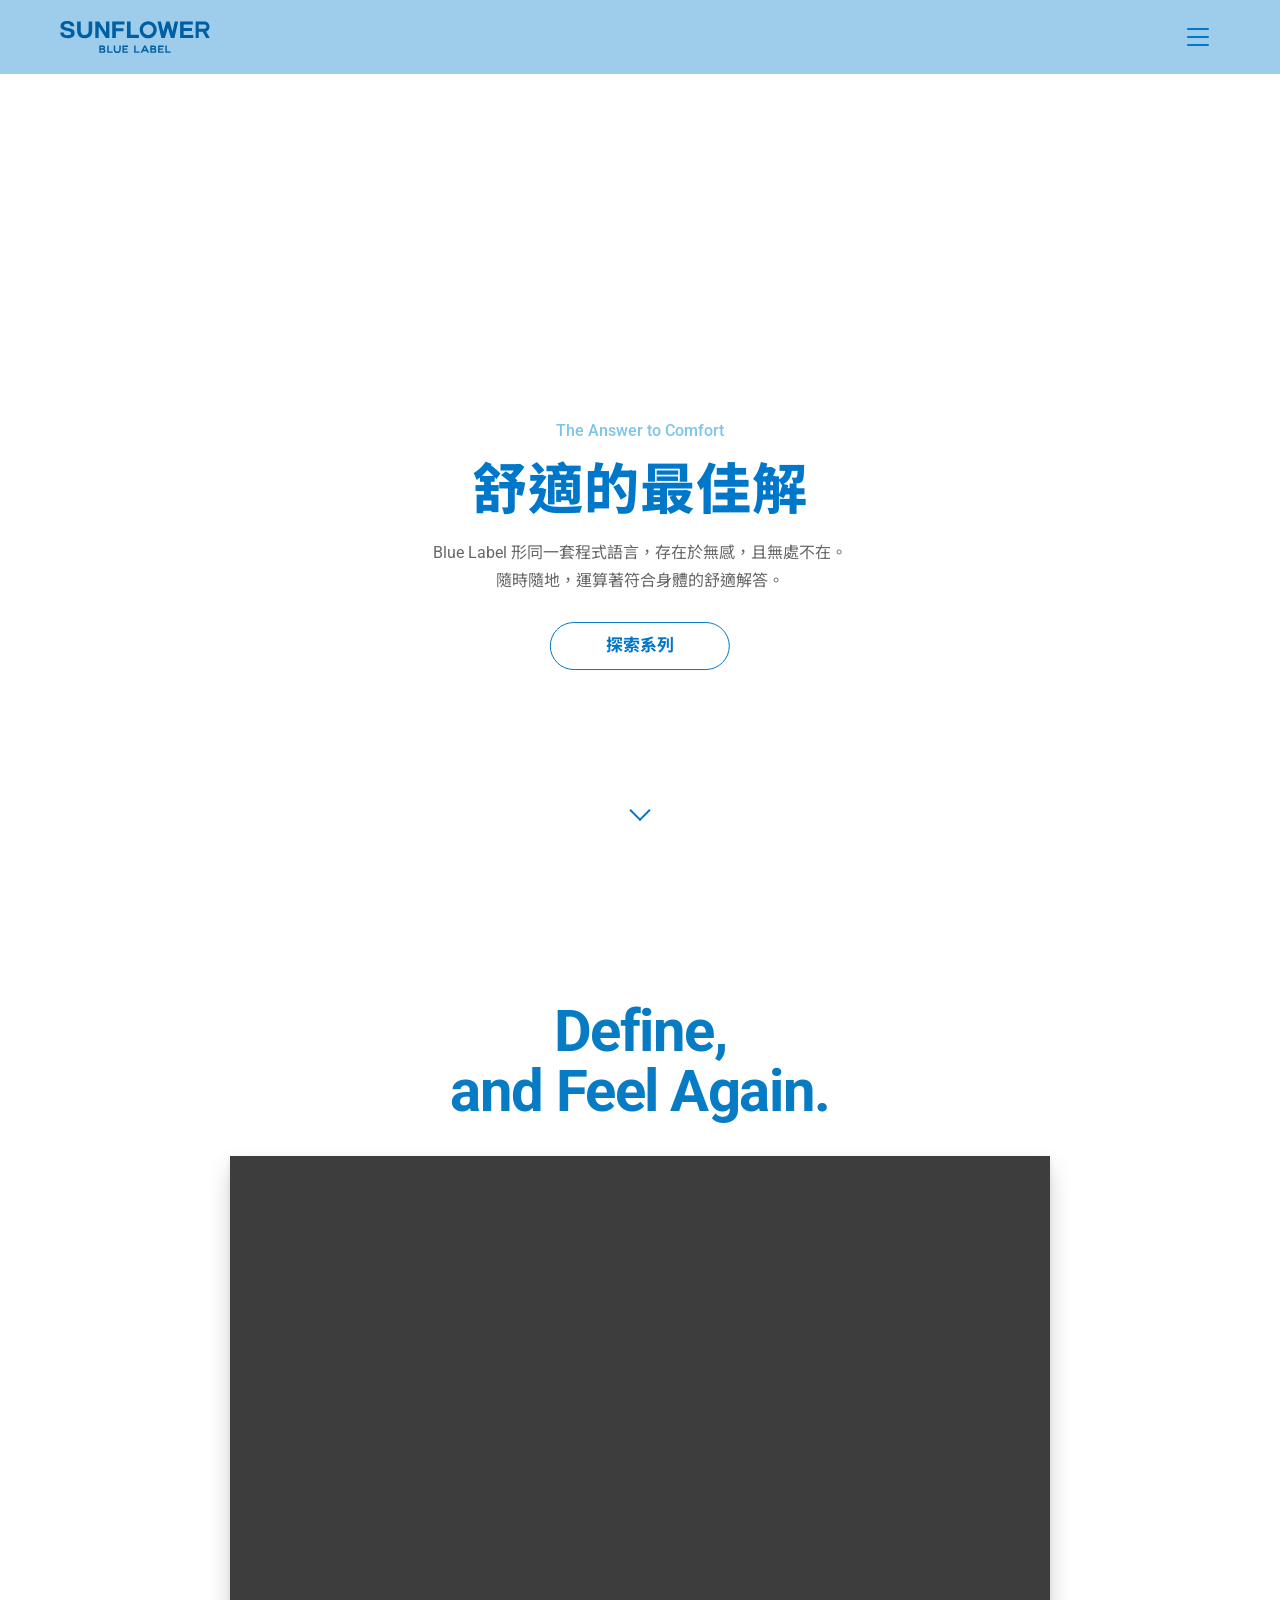
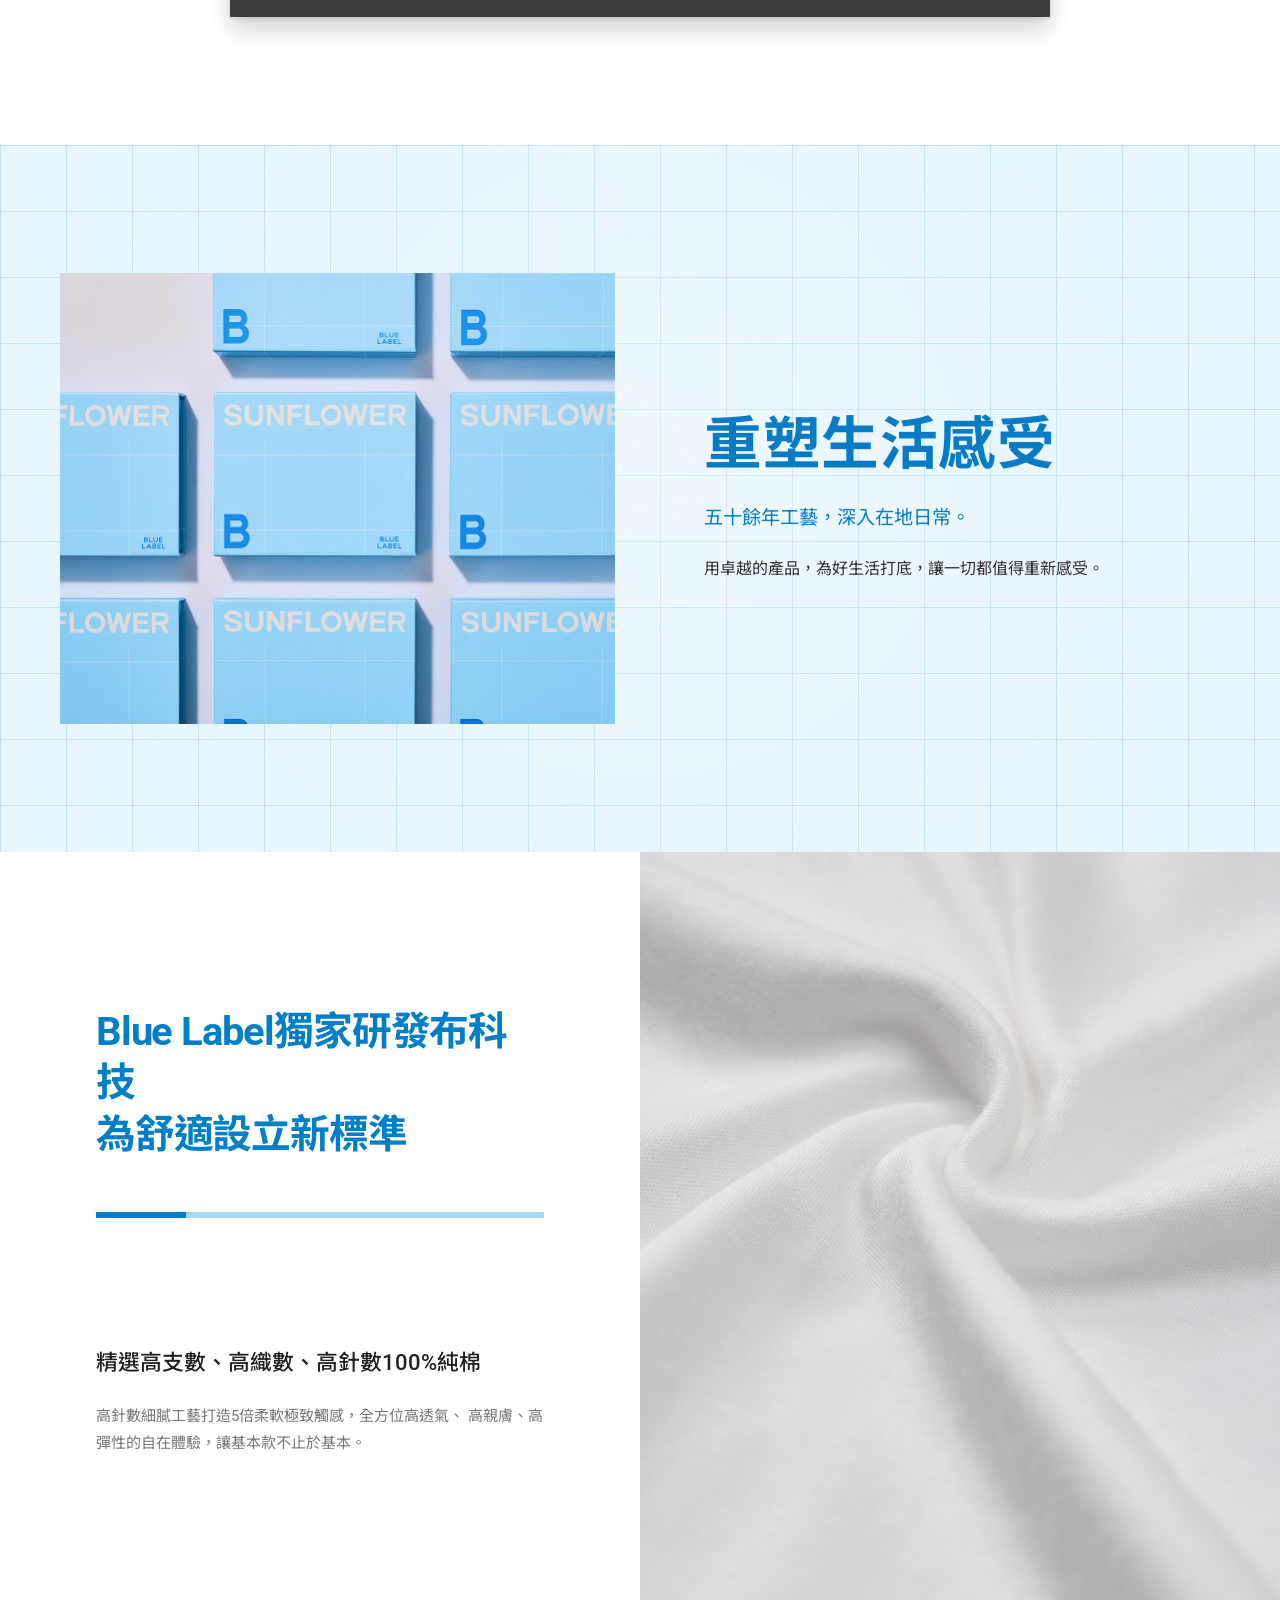
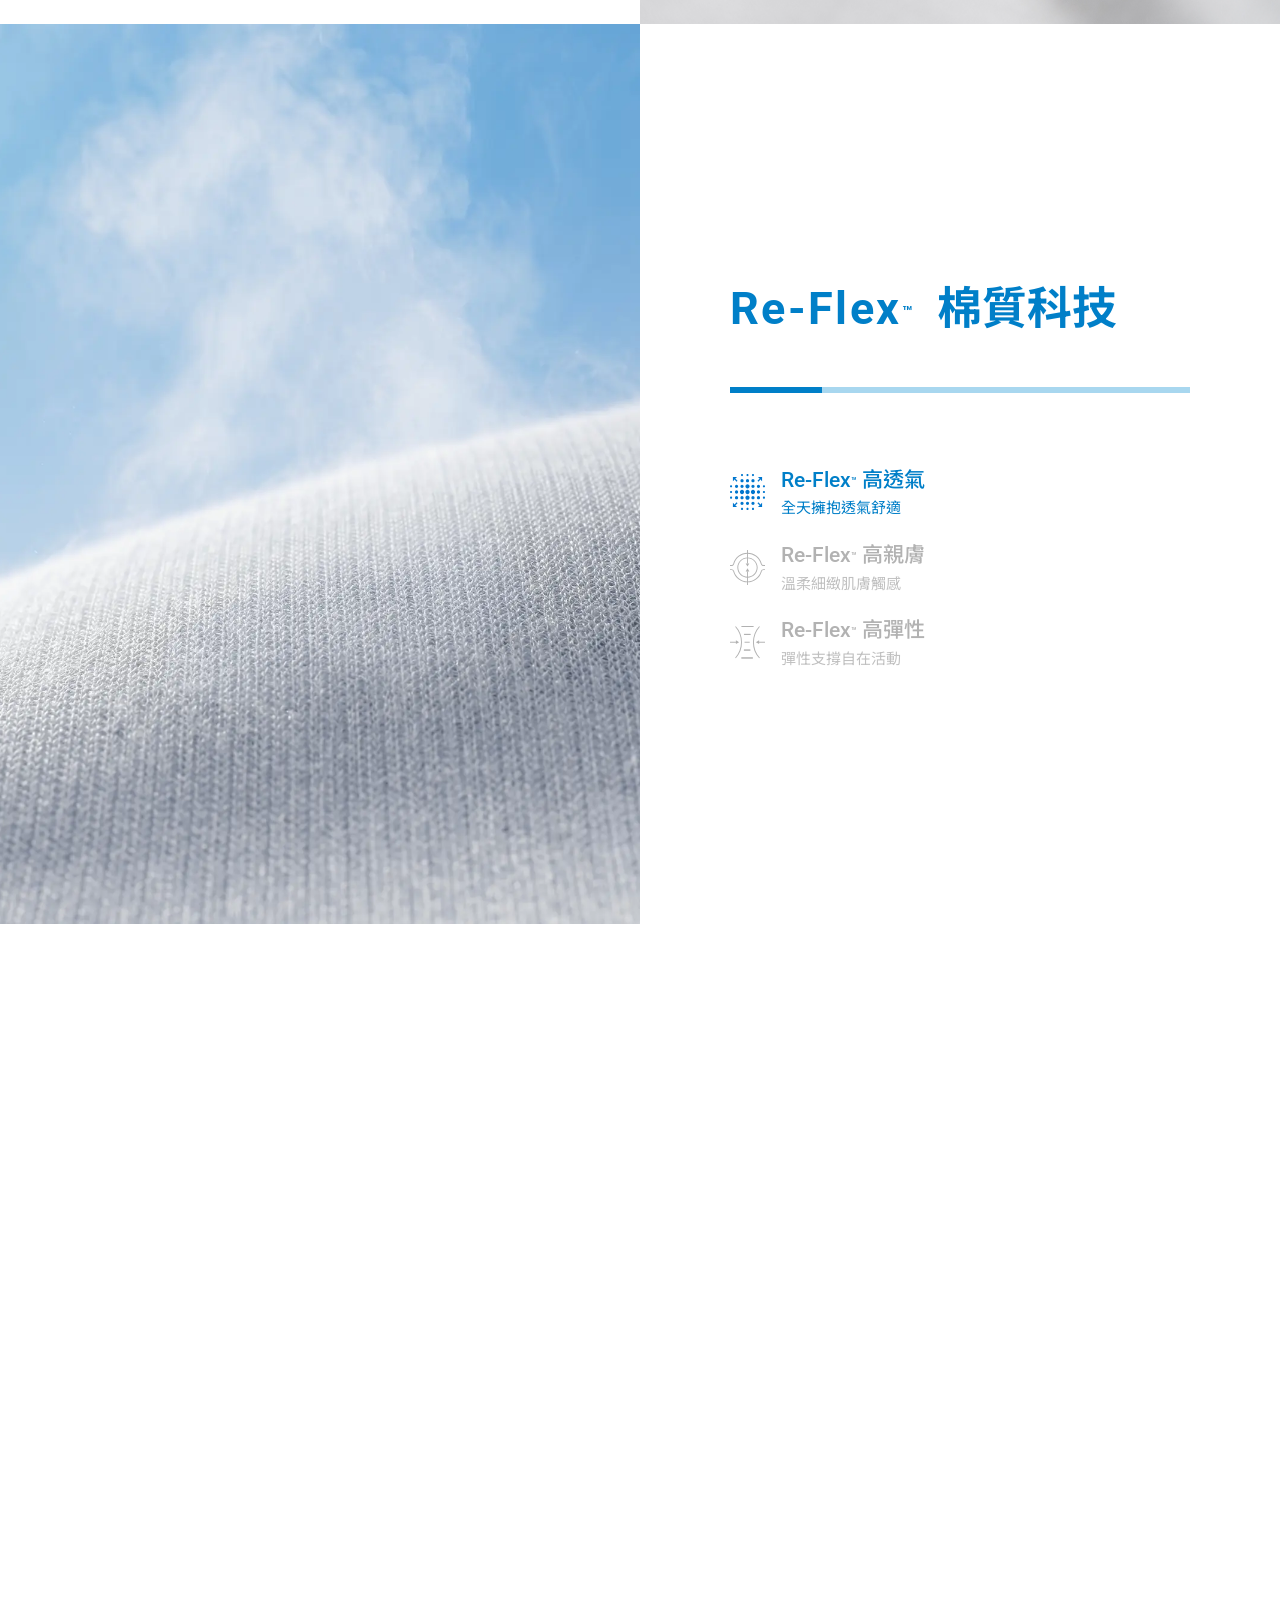
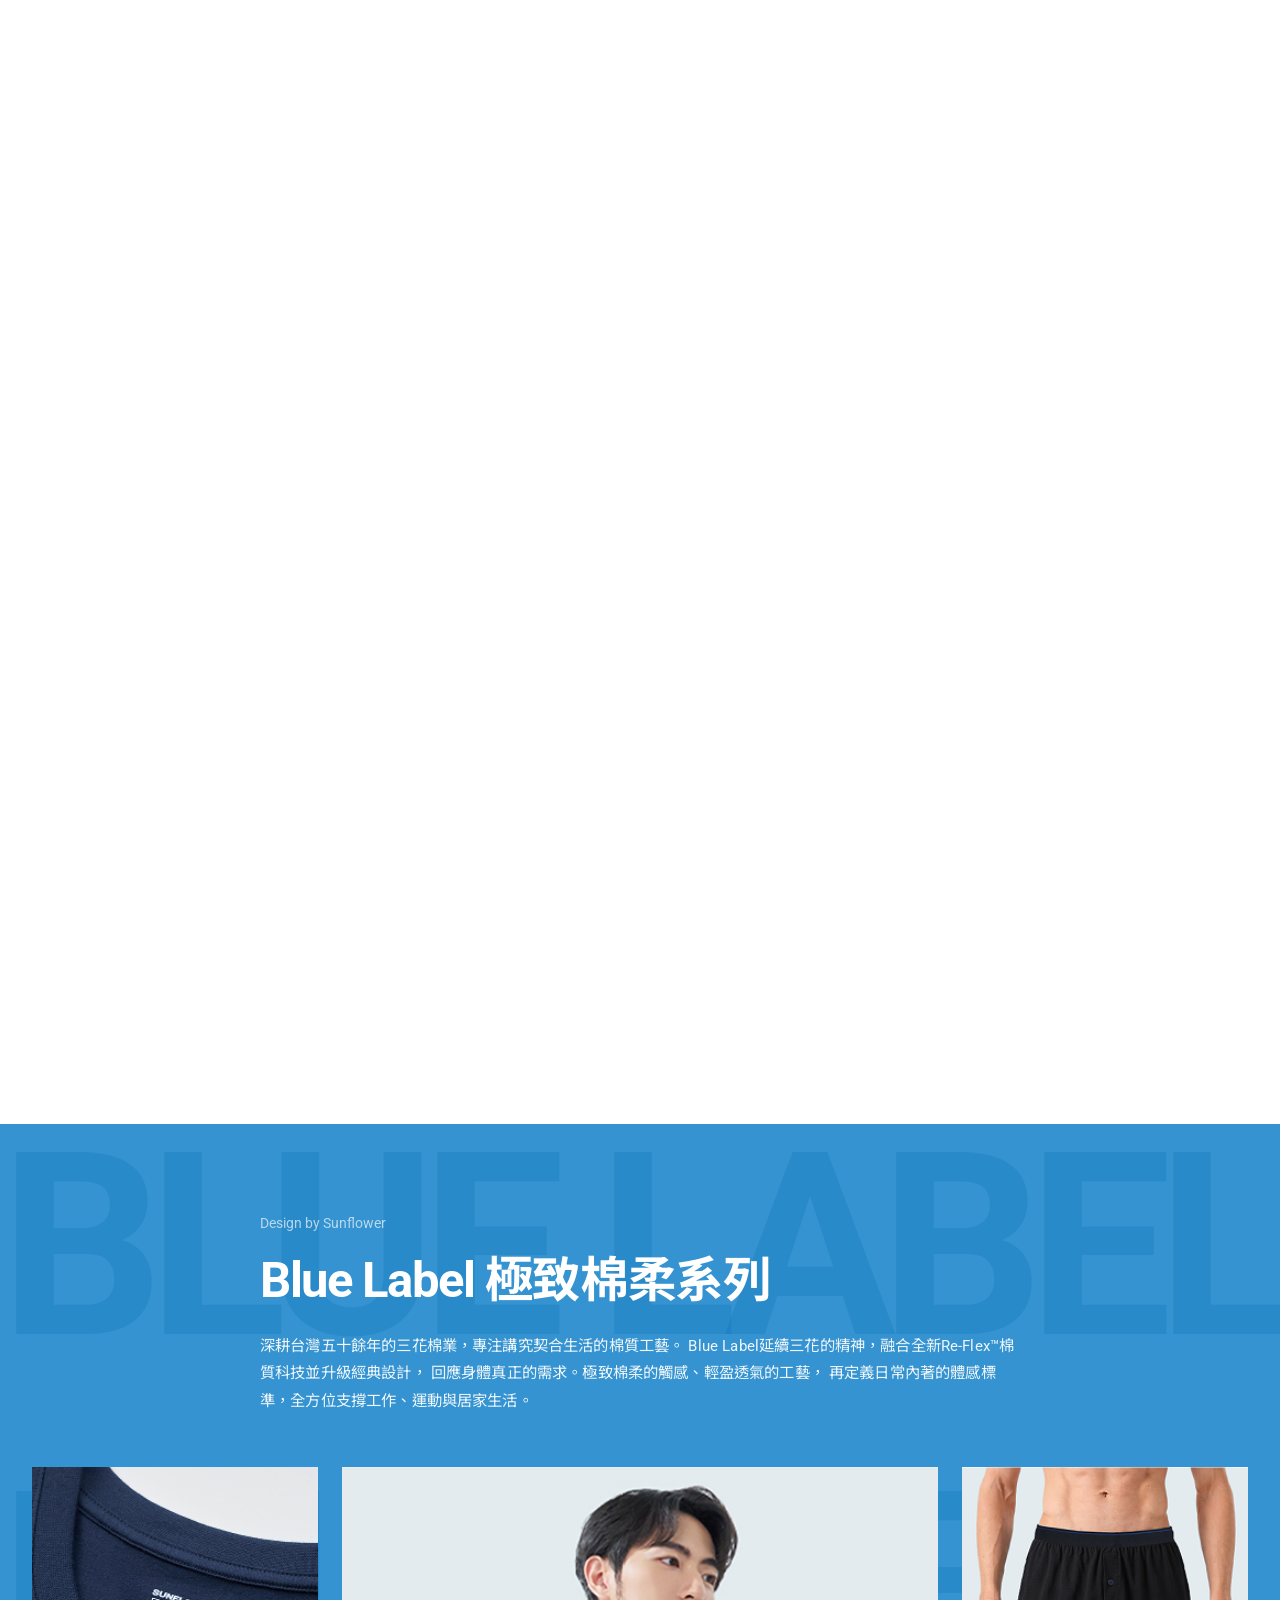
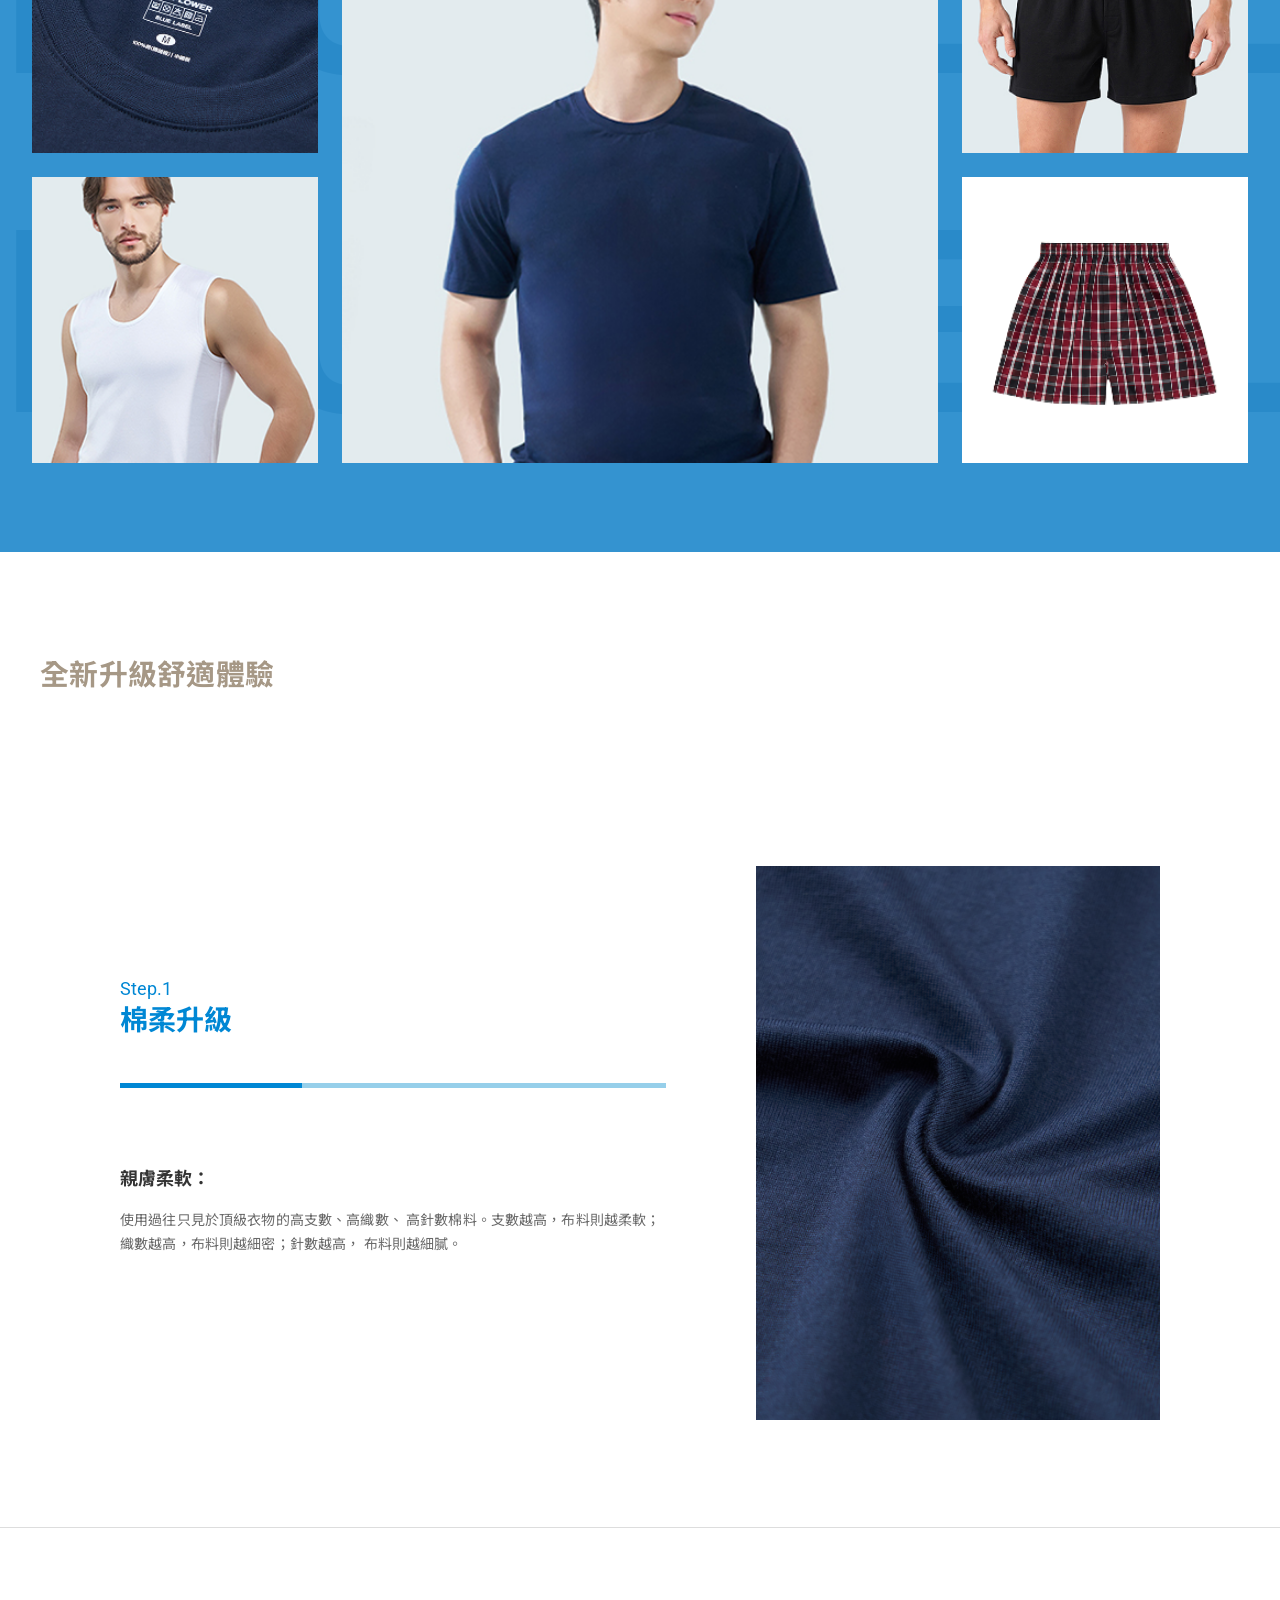
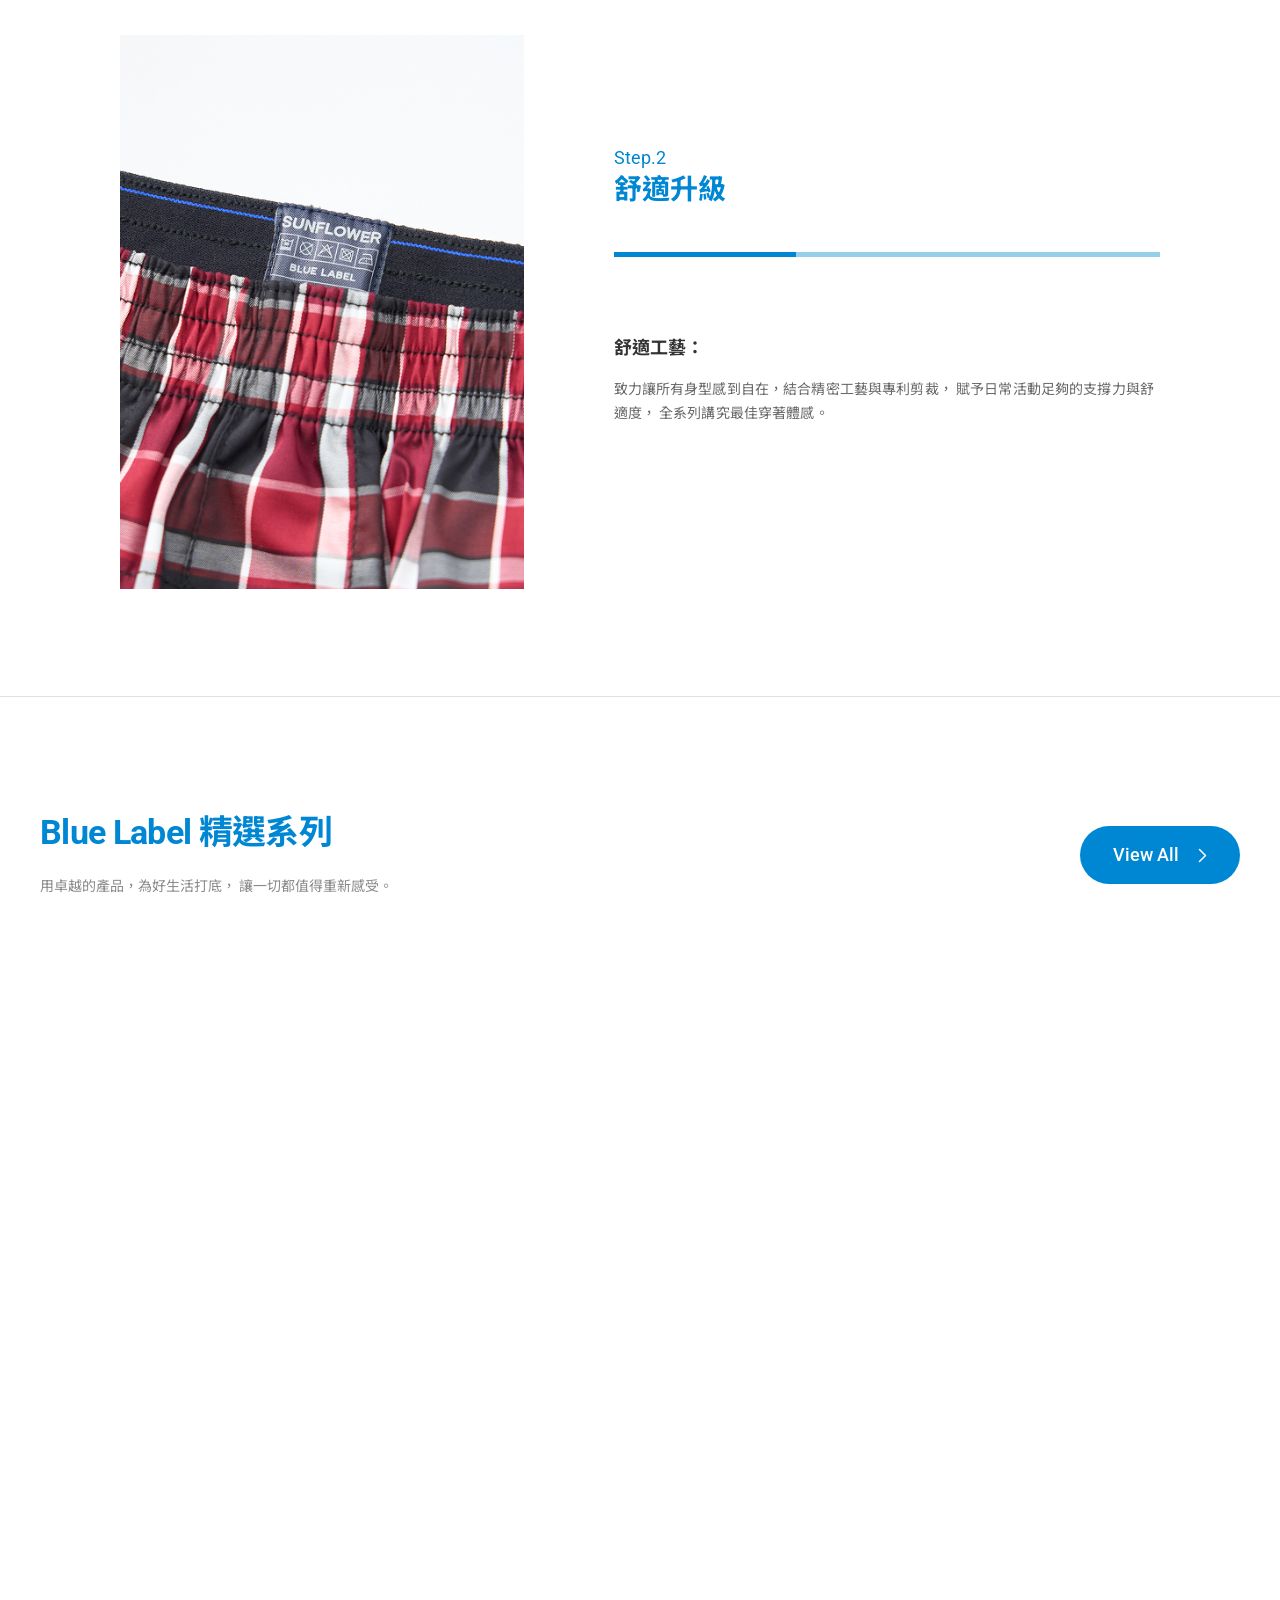
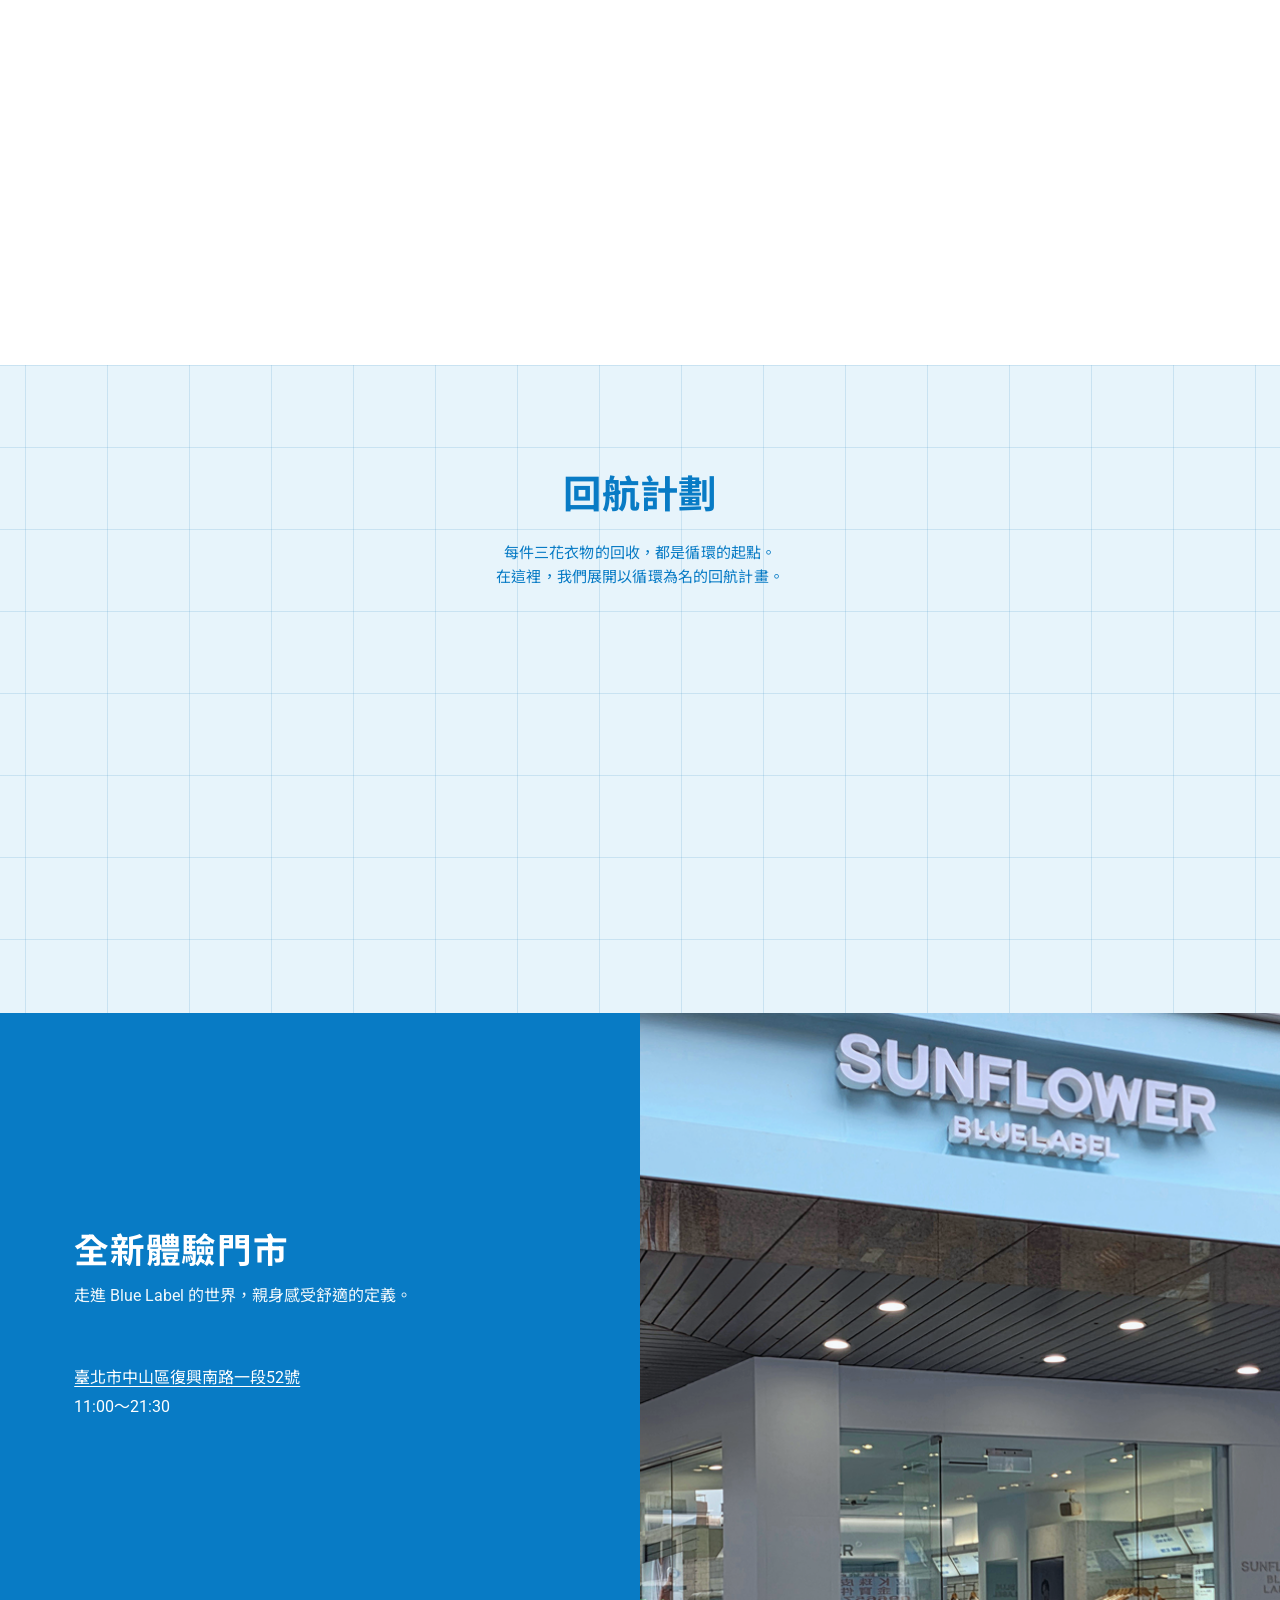
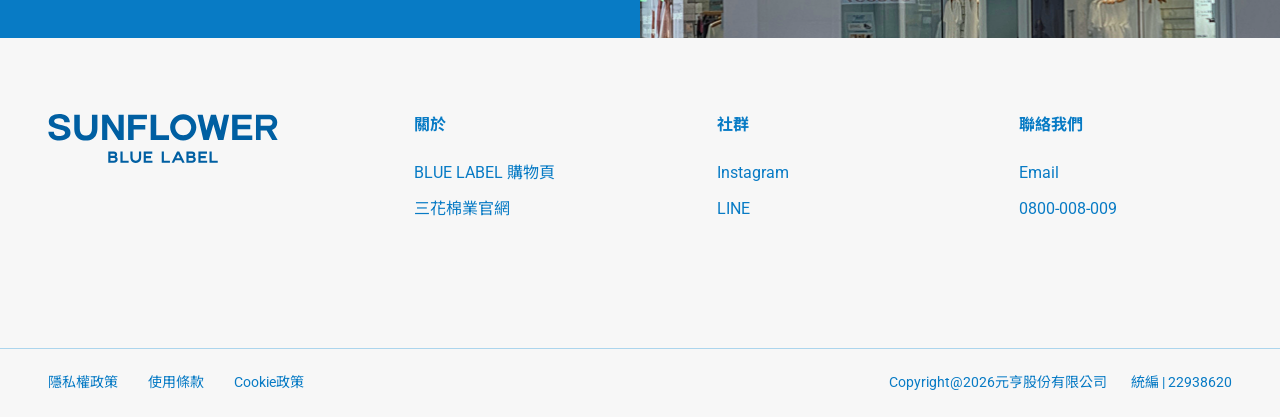
==== src/html/index-sf.html @ 0276fbb4 "修正首頁名稱" ====
<!DOCTYPE html>
<html lang="zh-Hant">
  <head>
    <meta charset="utf-8">
    <meta http-equiv="Content-Language" content="zh-tw">
    <meta name="viewport" content="width=device-width, initial-scale=1, viewport-fit=cover">
    <meta name="theme-color" content="#9dcfee">

    <title>Sunflower Blue Label</title>

    <link rel="stylesheet" href="../css/index.css">

    <link rel="preconnect" href="https://fonts.googleapis.com">
    <link rel="preconnect" href="https://fonts.gstatic.com" crossorigin>

    <link
      href="https://fonts.googleapis.com/css2?family=Noto+Sans+TC:wght@400;500;600;700&family=Roboto:wght@400;500;700&display=swap"
      rel="stylesheet"
    >
  </head>

  <body>
    <!-- Header -->
    <header class="site-header" data-header>
      <div class="site-header__inner">
        <a class="brand" href="#top" aria-label="Sunflower Blue Label 首頁">
          <img src="../images/logo-header.svg" alt="Sunflower Blue Label">
        </a>

        <button
          class="menu-button"
          type="button"
          aria-label="開啟選單"
          aria-expanded="false"
          aria-controls="main-menu"
          data-menu-button
        >
          <span></span>
          <span></span>
          <span></span>
        </button>
      </div>

      <nav
        class="main-menu"
        id="main-menu"
        aria-hidden="true"
        data-menu
      >
        <a href="#series">系列介紹</a>
        <a href="#about">品牌理念</a>
        <a href="#contact">聯絡我們</a>
      </nav>
    </header>

    <main id="top">
      <!-- Banner -->
      <section class="hero" aria-labelledby="hero-title" data-hero>
        <div class="hero__image" aria-hidden="true"></div>
        <div class="hero__fade" aria-hidden="true"></div>

        <div class="hero__content">
          <p class="hero__eyebrow">
            The Answer to Comfort
          </p>

          <h1 class="hero__title" id="hero-title">
            舒適的最佳解
          </h1>

          <p class="hero__description">
            Blue Label 形同一套程式語言，存在於無感，且無處不在。
            <br class="desktop-only">
            隨時隨地，運算著符合身體的舒適解答。
          </p>

          <a class="hero__button" href="#series">
            探索系列
          </a>
        </div>

        <a
          class="hero__scroll"
          href="#series"
          aria-label="向下瀏覽"
        >
          <span></span>
        </a>
      </section>


      <!-- 影片放置區 -->
      <section  class="sfb-film-section" aria-labelledby="sfb-film-title">
        <div class="sfb-film-section__inner">
          <h2
            class="sfb-film-title"
            id="sfb-film-title"
          >
            <span>Define,</span>
            <span>and Feel Again.</span>
          </h2>

          <div class="sfb-film-player">
            <div
              class="sfb-film-player__ratio"
              data-sfb-film
            >
              <!--
                請把 VIDEO_ID 換成實際 YouTube 影片 ID。

                例如：
                https://www.youtube.com/watch?v=abcdefghijk

                VIDEO_ID 就是：
                abcdefghijk
              -->
              <iframe
                src="https://www.youtube.com/embed/nfEk_VcGQBo?si=A8SM9mXGQCcz4vzO"
                title="SUNFLOWER BLUE LABEL 品牌影片"
                loading="lazy"
                allow="accelerometer; autoplay; clipboard-write; encrypted-media; gyroscope; picture-in-picture; web-share"
                allowfullscreen
              ></iframe>
            </div>
          </div>
        </div>
      </section>


      <!-- 故事 -->
      <section  class="sfb-story-section"  data-sfb-story  aria-labelledby="sfb-story-title">
        <!-- SCSS 格線背景 -->
        <div
          class="sfb-story-grid"
          aria-hidden="true"
        ></div>

        <div class="sfb-story-section__inner">
          <div
            class="sfb-story-visual"
            data-sfb-story-visual
          >
            <img
              src="../images/story.png"
              alt="SUNFLOWER BLUE LABEL 藍色包裝設計"
            >
          </div>

          <div
            class="sfb-story-copy"
            data-sfb-story-copy
          >
            <h2
              class="sfb-story-title"
              id="sfb-story-title"
            >
              重塑生活感受
            </h2>

            <p class="sfb-story-lead">
              五十餘年工藝，深入在地日常。
            </p>

            <p class="sfb-story-description">
              用卓越的產品，為好生活打底，讓一切都值得重新感受。
            </p>
          </div>
        </div>
      </section>


      <!-- 特色01 -->
      <section class="sfb-cotton-section" data-sfb-cotton aria-labelledby="sfb-cotton-title">
        <div class="sfb-cotton-section__inner">

          <div class="sfb-cotton-media">
            <img
              src="../images/feature01.png"
              alt="Blue Label 高針數純棉布料"
              loading="lazy"
            >
          </div>

          <div class="sfb-cotton-content">
            <div class="sfb-cotton-content__top">

              <h2
                class="sfb-cotton-title"
                id="sfb-cotton-title"
              >
                Blue Label獨家研發布科技<br>
                為舒適設立新標準
              </h2>

              <div
                class="sfb-section-line"
                aria-hidden="true"
              ></div>

            </div>

            <div class="sfb-cotton-content__bottom">

              <h3 class="sfb-cotton-subtitle">
                精選高支數、高織數、高針數100%純棉
              </h3>

              <p class="sfb-cotton-description">
                高針數細膩工藝打造5倍柔軟極致觸感，全方位高透氣、
                高親膚、高彈性的自在體驗，讓基本款不止於基本。
              </p>

            </div>
          </div>

        </div>
      </section>


      <!-- 特色02 -->
      <section class="sfb-reflex-section" data-sfb-reflex aria-labelledby="sfb-reflex-title">
        <div class="sfb-reflex-sticky">

          <div class="sfb-reflex-layout">

            <!-- 左側／手機上方圖片 -->
            <div class="sfb-reflex-media">

              <figure
                class="sfb-reflex-slide is-active"
                data-sfb-reflex-slide="0"
              >
                <img
                  src="../images/f01.webp"
                  alt="Re-Flex 高透氣布料"
                  loading="lazy"
                >
              </figure>

              <figure
                class="sfb-reflex-slide"
                data-sfb-reflex-slide="1"
                aria-hidden="true"
              >
                <img
                  src="../images/f02.webp"
                  alt="Re-Flex 高親膚布料"
                  loading="lazy"
                >
              </figure>

              <figure
                class="sfb-reflex-slide"
                data-sfb-reflex-slide="2"
                aria-hidden="true"
              >
                <img
                  src="../images/f03.jpg"
                  alt="Re-Flex 高彈性布料"
                  loading="lazy"
                >
              </figure>

            </div>

            <!-- 右側／手機下方內容 -->
            <div class="sfb-reflex-content">

              <div class="sfb-reflex-heading">

                <h2
                  class="sfb-reflex-title"
                  id="sfb-reflex-title"
                >
                  <span class="sfb-reflex-title__en">
                    Re-Flex<sup>™</sup>
                  </span>

                  <span class="sfb-reflex-title__zh">
                    棉質科技
                  </span>
                </h2>

                <div
                  class="sfb-section-line"
                  aria-hidden="true"
                ></div>

              </div>

              <ol class="sfb-reflex-list">

                <!-- 01 高透氣 -->
                <li
                  class="sfb-reflex-item is-active"
                  data-sfb-reflex-item="0"
                >
                  <button
                    class="sfb-reflex-item__button"
                    type="button"
                    aria-current="step"
                  >
                    <span
                      class="sfb-reflex-item__icon"
                      aria-hidden="true"
                    >
                      <img
                        class="sfb-reflex-item__icon-default"
                        src="../images/Sunflower-2.svg"
                        alt=""
                      >

                      <img
                        class="sfb-reflex-item__icon-active"
                        src="../images/Sunflower-2-h.svg"
                        alt=""
                      >
                    </span>

                    <span class="sfb-reflex-item__content">
                      <strong class="sfb-reflex-item__title">
                        Re-Flex<sup>™</sup> 高透氣
                      </strong>

                      <span class="sfb-reflex-item__description">
                        全天擁抱透氣舒適
                      </span>
                    </span>
                  </button>
                </li>

                <!-- 02 高親膚 -->
                <li
                  class="sfb-reflex-item"
                  data-sfb-reflex-item="1"
                >
                  <button
                    class="sfb-reflex-item__button"
                    type="button"
                  >
                    <span
                      class="sfb-reflex-item__icon"
                      aria-hidden="true"
                    >
                      <img
                        class="sfb-reflex-item__icon-default"
                        src="../images/Sunflower-3.svg"
                        alt=""
                      >

                      <img
                        class="sfb-reflex-item__icon-active"
                        src="../images/Sunflower-3-h.svg"
                        alt=""
                      >
                    </span>

                    <span class="sfb-reflex-item__content">
                      <strong class="sfb-reflex-item__title">
                        Re-Flex<sup>™</sup> 高親膚
                      </strong>

                      <span class="sfb-reflex-item__description">
                        溫柔細緻肌膚觸感
                      </span>
                    </span>
                  </button>
                </li>

                <!-- 03 高彈性 -->
                <li
                  class="sfb-reflex-item"
                  data-sfb-reflex-item="2"
                >
                  <button
                    class="sfb-reflex-item__button"
                    type="button"
                  >
                    <span
                      class="sfb-reflex-item__icon"
                      aria-hidden="true"
                    >
                      <img
                        class="sfb-reflex-item__icon-default"
                        src="../images/Sunflower-4.svg"
                        alt=""
                      >

                      <img
                        class="sfb-reflex-item__icon-active"
                        src="../images/Sunflower-4-h.svg"
                        alt=""
                      >
                    </span>

                    <span class="sfb-reflex-item__content">
                      <strong class="sfb-reflex-item__title">
                        Re-Flex<sup>™</sup> 高彈性
                      </strong>

                      <span class="sfb-reflex-item__description">
                        彈性支撐自在活動
                      </span>
                    </span>
                  </button>
                </li>

              </ol>

              <!-- 手機版目前進度 -->
              <div
                class="sfb-reflex-progress"
                aria-hidden="true"
              >
                <span class="sfb-reflex-progress__bar"></span>
              </div>

            </div>

          </div>

        </div>
      </section>


      <!-- Blue Label 極致棉柔系列 -->
      <section class="sfb-product-series" aria-labelledby="sfb-product-series-title" data-sfb-product-series>
        <!-- 背景大型移動文字 -->
        <div
          class="sfb-product-series__marquee"
          aria-hidden="true"
        >
          <!-- 上層 -->
          <div
            class="
              sfb-product-series__marquee-row
              sfb-product-series__marquee-row--top
            "
          >
            <div class="sfb-product-series__marquee-track">
              <span>BLUE LABEL</span>
              <span>BLUE LABEL</span>
              <span>BLUE LABEL</span>
              <span>BLUE LABEL</span>
            </div>
          </div>

          <!-- 中層 -->
          <div
            class="
              sfb-product-series__marquee-row
              sfb-product-series__marquee-row--middle
            "
          >
            <div class="sfb-product-series__marquee-track">
              <span>BLUE LABEL</span>
              <span>BLUE LABEL</span>
              <span>BLUE LABEL</span>
              <span>BLUE LABEL</span>
            </div>
          </div>

          <!-- 下層 -->
          <div
            class="
              sfb-product-series__marquee-row
              sfb-product-series__marquee-row--bottom
            "
          >
            <div class="sfb-product-series__marquee-track">
              <span>BLUE LABEL</span>
              <span>BLUE LABEL</span>
              <span>BLUE LABEL</span>
              <span>BLUE LABEL</span>
            </div>
          </div>
        </div>

        <div class="sfb-product-series__inner">

          <!-- 文字 -->
          <header class="sfb-product-series__header">
            <p class="sfb-product-series__eyebrow">
              Design by Sunflower
            </p>

            <h2
              class="sfb-product-series__title"
              id="sfb-product-series-title"
            >
              Blue Label 極致棉柔系列
            </h2>

            <p class="sfb-product-series__description">
              深耕台灣五十餘年的三花棉業，專注講究契合生活的棉質工藝。
              Blue Label延續三花的精神，融合全新Re-Flex™棉質科技並升級經典設計，
              回應身體真正的需求。極致棉柔的觸感、輕盈透氣的工藝，
              再定義日常內著的體感標準，全方位支撐工作、運動與居家生活。
            </p>
          </header>

          <!-- 商品圖片 -->
          <div
            class="sfb-product-series__viewport"
            data-sfb-product-viewport
          >
            <div class="sfb-product-series__grid">

              <!-- 左上 -->
              <a
                class="sfb-product-card sfb-product-card--left-top"
                href="/products/blue-label-t-shirt"
                aria-label="查看 Blue Label 圓領短袖商品"
              >
                <img
                  src="../images/series04.png"
                  alt="Blue Label 圓領短袖領口與標誌"
                  loading="lazy"
                >
              </a>

              <!-- 左下 -->
              <a
                class="sfb-product-card sfb-product-card--left-bottom"
                href="/products/blue-label-vest"
                aria-label="查看 Blue Label 男性背心商品"
              >
                <img
                  src="../images/series05.png"
                  alt="Blue Label 男性白色背心"
                  loading="lazy"
                >
              </a>

              <!-- 中間主圖 -->
              <a
                class="sfb-product-card sfb-product-card--main"
                href="/products/blue-label-crew-neck"
                aria-label="查看 Blue Label 男性圓領短袖商品"
              >
                <img
                  src="../images/series01.png"
                  alt="男性穿著 Blue Label 深藍色圓領短袖"
                  loading="lazy"
                >
              </a>

              <!-- 右上 -->
              <a
                class="sfb-product-card sfb-product-card--right-top"
                href="/products/blue-label-boxer"
                aria-label="查看 Blue Label 黑色平口褲商品"
              >
                <img
                  src="../images/series02.png"
                  alt="Blue Label 黑色平口褲"
                  loading="lazy"
                >
              </a>

              <!-- 右下 -->
              <a
                class="sfb-product-card sfb-product-card--right-bottom"
                href="/products/blue-label-plaid-boxer"
                aria-label="查看 Blue Label 格紋平口褲商品"
              >
                <img
                  src="../images/series03.png"
                  alt="Blue Label 紅黑格紋平口褲"
                  loading="lazy"
                >
              </a>

            </div>
          </div>

        </div>
      </section>


      <!-- 升級資訊 -->
      <section class="sfb-comfort">
        <div class="sfb-comfort__inner">
          <h2 class="sfb-comfort__heading">
            全新升級舒適體驗
          </h2>

          <!-- Step 1：棉柔升級 -->

          <article
            class="sfb-comfort-step sfb-comfort-step--step-1"
            data-sfb-comfort-slider
            data-autoplay-delay="3000"
          >
            <div class="sfb-comfort-step__layout">
              <!-- 左側文字 -->
              <div class="sfb-comfort-step__content">
                <header class="sfb-comfort-step__header">
                  <span class="sfb-comfort-step__number">
                    Step.1
                  </span>

                  <h3 class="sfb-comfort-step__title">
                    棉柔升級
                  </h3>

                  <div
                    class="sfb-comfort-step__progress"
                    aria-hidden="true"
                  >
                    <span
                      class="sfb-comfort-step__progress-item is-active"
                      data-sfb-comfort-progress
                    ></span>

                    <span
                      class="sfb-comfort-step__progress-item"
                      data-sfb-comfort-progress
                    ></span>

                    <span
                      class="sfb-comfort-step__progress-item"
                      data-sfb-comfort-progress
                    ></span>
                  </div>
                </header>

                <!-- Step 1 文字輪播 -->
                <div class="sfb-comfort-step__texts">
                  <div
                    class="sfb-comfort-copy is-active"
                    data-sfb-comfort-copy
                  >
                    <h4 class="sfb-comfort-copy__title">
                      親膚柔軟：
                    </h4>

                    <p class="sfb-comfort-copy__description">
                      使用過往只見於頂級衣物的高支數、高織數、
                      高針數棉料。支數越高，布料則越柔軟；
                      織數越高，布料則越細密；針數越高，
                      布料則越細膩。
                    </p>
                  </div>

                  <div
                    class="sfb-comfort-copy"
                    data-sfb-comfort-copy
                  >
                    <h4 class="sfb-comfort-copy__title">
                      耐洗耐穿：
                    </h4>

                    <p class="sfb-comfort-copy__description">
                      嚴選高等級的匹馬棉、長絨棉，質地堅韌，
                      實現不易起毛球、不易變形、耐洗耐穿的特性，
                      以穩定陪伴為使命。
                    </p>
                  </div>

                  <div
                    class="sfb-comfort-copy"
                    data-sfb-comfort-copy
                  >
                    <h4 class="sfb-comfort-copy__title">
                      吸汗透氣：
                    </h4>

                    <p class="sfb-comfort-copy__description">
                      所有款式材質皆為100%純棉，
                      確保肌膚全天候的透氣舒適，
                      帶來乾爽自在的穿著感受。
                    </p>
                  </div>
                </div>
              </div>

              <!-- 右側圖片輪播 -->
              <div class="sfb-comfort-step__media">
                <div
                  class="sfb-comfort-image is-active"
                  data-sfb-comfort-image
                >
                  <img
                    src="../images/up010.png"
                    alt="深藍色柔軟棉質布料細節"
                  >
                </div>

                <div
                  class="sfb-comfort-image"
                  data-sfb-comfort-image
                >
                  <img
                    src="../images/up011.png"
                    alt="耐洗耐穿棉料細節"
                  >
                </div>

                <div
                  class="sfb-comfort-image"
                  data-sfb-comfort-image
                >
                  <img
                    src="../images/up012.png"
                    alt="吸汗透氣棉料細節"
                  >
                </div>
              </div>
            </div>
          </article>

          <!-- Step 2：舒適升級 -->

          <article
            class="sfb-comfort-step sfb-comfort-step--step-2"
            data-sfb-comfort-slider
            data-autoplay-delay="3000"
          >
            <div class="sfb-comfort-step__layout">
              <!-- 左側圖片輪播 -->
              <div class="sfb-comfort-step__media">
                <div
                  class="sfb-comfort-image is-active"
                  data-sfb-comfort-image
                >
                  <img
                    src="../images/up020.png"
                    alt="藍標系列四角褲腰頭與布料細節"
                  >
                </div>

                <div
                  class="sfb-comfort-image"
                  data-sfb-comfort-image
                >
                  <img
                    src="../images/up021.png"
                    alt="藍標系列鬆緊帶細節"
                  >
                </div>

                <div
                  class="sfb-comfort-image"
                  data-sfb-comfort-image
                >
                  <img
                    src="../images/up022.png"
                    alt="藍標系列鈕扣與工藝細節"
                  >
                </div>
              </div>

              <!-- 右側文字 -->
              <div class="sfb-comfort-step__content">
                <header class="sfb-comfort-step__header">
                  <span class="sfb-comfort-step__number">
                    Step.2
                  </span>

                  <h3 class="sfb-comfort-step__title">
                    舒適升級
                  </h3>

                  <div
                    class="sfb-comfort-step__progress"
                    aria-hidden="true"
                  >
                    <span
                      class="sfb-comfort-step__progress-item is-active"
                      data-sfb-comfort-progress
                    ></span>

                    <span
                      class="sfb-comfort-step__progress-item"
                      data-sfb-comfort-progress
                    ></span>

                    <span
                      class="sfb-comfort-step__progress-item"
                      data-sfb-comfort-progress
                    ></span>
                  </div>
                </header>

                <!-- Step 2 文字輪播 -->
                <div class="sfb-comfort-step__texts">
                  <div
                    class="sfb-comfort-copy is-active"
                    data-sfb-comfort-copy
                  >
                    <h4 class="sfb-comfort-copy__title">
                      舒適工藝：
                    </h4>

                    <p class="sfb-comfort-copy__description">
                      致力讓所有身型感到自在，結合精密工藝與專利剪裁，
                      賦予日常活動足夠的支撐力與舒適度，
                      全系列講究最佳穿著體感。
                    </p>
                  </div>

                  <div
                    class="sfb-comfort-copy"
                    data-sfb-comfort-copy
                  >
                    <h4 class="sfb-comfort-copy__title">
                      鬆緊自在：
                    </h4>

                    <p class="sfb-comfort-copy__description">
                      內褲運用特殊材質鬆緊帶，
                      長期保持不緊勒、不鬆落，
                      舒適貼合腰部並維持穩定支撐。
                    </p>
                  </div>

                  <div
                    class="sfb-comfort-copy"
                    data-sfb-comfort-copy
                  >
                    <h4 class="sfb-comfort-copy__title">
                      質感到位：
                    </h4>

                    <p class="sfb-comfort-copy__description">
                      從高品質棉料透出的細緻光澤，
                      到內褲搭配的貝殼紋鈕扣，
                      觸感與質感並存。
                    </p>
                  </div>
                </div>
              </div>
            </div>
          </article>
        </div>
      </section>


      <!-- 產品區塊 -->
      <section class="sfb-featured-products border-top" data-sfb-featured-products>
        <div class="sfb-featured-products__inner">
          <!-- Header -->
          <header class="sfb-featured-products__header">
            <div class="sfb-featured-products__heading-group">
              <h2 class="sfb-featured-products__title">
                Blue Label 精選系列
              </h2>

              <p class="sfb-featured-products__description">
                用卓越的產品，為好生活打底，
                讓一切都值得重新感受。
              </p>
            </div>

            <a
              class="sfb-featured-products__view-all"
              href="#"
              aria-label="查看全部 Blue Label 商品"
            >
              <span>View All</span>

              <svg
                viewBox="0 0 12 20"
                aria-hidden="true"
              >
                <path
                  d="M2 2L10 10L2 18"
                  fill="none"
                  stroke="currentColor"
                  stroke-width="2"
                  stroke-linecap="round"
                  stroke-linejoin="round"
                />
              </svg>
            </a>
          </header>

          <!-- Product Grid / Mobile Slider -->
          <div class="sfb-featured-products__viewport">
            <div class="sfb-featured-products__grid">
              <!-- Product 1 -->
              <article
                class="sfb-featured-product"
                data-sfb-featured-product
              >
                <a
                  class="sfb-featured-product__link"
                  href="#" target='_blank'
                >
                  <div class="sfb-featured-product__image">
                    <img
                      src="../images/pro/pro01.png"
                      alt="極致棉柔內衣"
                    >
                  </div>

                  <div class="sfb-featured-product__content">
                    <h3 class="sfb-featured-product__title">
                      極致棉柔內衣
                    </h3>

                    <p class="sfb-featured-product__description">
                      輕盈透氣的工藝
                    </p>
                  </div>
                </a>

                <a
                  class="sfb-featured-product__button"
                  href="#" target='_blank'
                >
                  立即購買
                </a>
              </article>

              <!-- Product 2 -->
              <article
                class="sfb-featured-product"
                data-sfb-featured-product
              >
                <a
                  class="sfb-featured-product__link"
                  href="#" target='_blank'
                >
                  <div class="sfb-featured-product__image">
                    <img
                      src="../images/pro/pro02.png"
                      alt="極致棉柔平口褲"
                    >
                  </div>

                  <div class="sfb-featured-product__content">
                    <h3 class="sfb-featured-product__title">
                      極致棉柔平口褲
                    </h3>

                    <p class="sfb-featured-product__description">
                      給生活一件新標準
                    </p>
                  </div>
                </a>

                <a
                  class="sfb-featured-product__button"
                  href="#" target='_blank'
                >
                  立即購買
                </a>
              </article>

              <!-- Product 3 -->
              <article
                class="sfb-featured-product"
                data-sfb-featured-product
              >
                <a
                  class="sfb-featured-product__link"
                  href="#" target='_blank'
                >
                  <div class="sfb-featured-product__image">
                    <img
                      src="../images/pro/pro03.png"
                      alt="極致棉柔針織平口褲"
                    >
                  </div>

                  <div class="sfb-featured-product__content">
                    <h3 class="sfb-featured-product__title">
                      極致棉柔針織平口褲
                    </h3>

                    <p class="sfb-featured-product__description">
                      極致觸感，舒適本質
                    </p>
                  </div>
                </a>

                <a
                  class="sfb-featured-product__button"
                  href="#" target='_blank'
                >
                  立即購買
                </a>
              </article>

              <!-- Product 4 -->
              <article
                class="sfb-featured-product"
                data-sfb-featured-product
              >
                <a
                  class="sfb-featured-product__link"
                  href="#" target='_blank'
                >
                  <div class="sfb-featured-product__image">
                    <img
                      src="../images/pro/pro04.png"
                      alt="極致棉柔短袖T恤"
                    >
                  </div>

                  <div class="sfb-featured-product__content">
                    <h3 class="sfb-featured-product__title">
                      極致棉柔短袖T恤
                    </h3>

                    <p class="sfb-featured-product__description">
                      必備升級基本款
                    </p>
                  </div>
                </a>

                <a
                  class="sfb-featured-product__button"
                  href="#" target='_blank'
                >
                  立即購買
                </a>
              </article>

              <!-- Product 5 -->
              <article
                class="sfb-featured-product"
                data-sfb-featured-product
              >
                <a
                  class="sfb-featured-product__link"
                  href="#" target='_blank'
                >
                  <div class="sfb-featured-product__image">
                    <img
                      src="../images/pro/pro01.png"
                      alt="極致棉柔短褲"
                    >
                  </div>

                  <div class="sfb-featured-product__content">
                    <h3 class="sfb-featured-product__title">
                      極致棉柔短褲
                    </h3>

                    <p class="sfb-featured-product__description">
                      平衡舒適與質感
                    </p>
                  </div>
                </a>

                <a
                  class="sfb-featured-product__button"
                  href="#" target='_blank'
                >
                  立即購買
                </a>
              </article>

              <!-- Product 6 -->
              <article
                class="sfb-featured-product"
                data-sfb-featured-product
              >
                <a
                  class="sfb-featured-product__link"
                  href="#" target='_blank'
                >
                  <div class="sfb-featured-product__image">
                    <img
                      src="../images/pro/pro02.png"
                      alt="極致棉柔短袖T恤"
                    >
                  </div>

                  <div class="sfb-featured-product__content">
                    <h3 class="sfb-featured-product__title">
                      極致棉柔短袖T恤
                    </h3>

                    <p class="sfb-featured-product__description">
                      設計最百搭的經典服飾
                    </p>
                  </div>
                </a>

                <a
                  class="sfb-featured-product__button"
                  href="#" target='_blank'
                >
                  立即購買
                </a>
              </article>

              <!-- Product 7 -->
              <article
                class="sfb-featured-product"
                data-sfb-featured-product
              >
                <a
                  class="sfb-featured-product__link"
                  href="#" target='_blank'
                >
                  <div class="sfb-featured-product__image">
                    <img
                      src="../images/pro/pro03.png"
                      alt="極致棉柔平口褲"
                    >
                  </div>

                  <div class="sfb-featured-product__content">
                    <h3 class="sfb-featured-product__title">
                      極致棉柔平口褲
                    </h3>

                    <p class="sfb-featured-product__description">
                      給生活一件新標準
                    </p>
                  </div>
                </a>

                <a
                  class="sfb-featured-product__button"
                  href="#" target='_blank'
                >
                  立即購買
                </a>
              </article>

              <!-- Product 8 -->
              <article
                class="sfb-featured-product"
                data-sfb-featured-product
              >
                <a
                  class="sfb-featured-product__link"
                  href="#" target='_blank'
                >
                  <div class="sfb-featured-product__image">
                    <img
                      src="../images/pro/pro04.png"
                      alt="極致棉柔內衣"
                    >
                  </div>

                  <div class="sfb-featured-product__content">
                    <h3 class="sfb-featured-product__title">
                      極致棉柔內衣
                    </h3>

                    <p class="sfb-featured-product__description">
                      輕盈透氣的工藝
                    </p>
                  </div>
                </a>

                <a
                  class="sfb-featured-product__button"
                  href="#" target='_blank'
                >
                  立即購買
                </a>
              </article>
            </div>
          </div>
        </div>
      </section>


      <!-- 回航計劃區塊 -->
      <section class="sfb-circular" data-sfb-circular>
        <div class="sfb-circular__inner">
          <header class="sfb-circular__header">
            <h2 class="sfb-circular__title">
              回航計劃
            </h2>

            <p class="sfb-circular__description">
              每件三花衣物的回收，都是循環的起點。<br>
              在這裡，我們展開以循環為名的回航計畫。
            </p>
          </header>

          <div class="sfb-circular__cards">
            <!-- Recycle -->
            <article
              class="sfb-circular-card"
              data-sfb-circular-card
            >
              <div class="sfb-circular-card__icon">
                <img
                  src="../images/icon01.svg"
                  alt=""
                >
              </div>

              <h3 class="sfb-circular-card__title">
                Recycle 回收衣物
              </h3>

              <p class="sfb-circular-card__description">
                於Blue Label門市回收不需要的三花衣物
              </p>
            </article>

            <!-- Reform -->
            <article
              class="sfb-circular-card"
              data-sfb-circular-card
            >
              <div class="sfb-circular-card__icon">
                <img
                  src="../images/icon02.svg"
                  alt=""
                >
              </div>

              <h3 class="sfb-circular-card__title">
                Reform 分解再製
              </h3>

              <p class="sfb-circular-card__description">
                透過專門技術分解、加工、再製
              </p>
            </article>

            <!-- Renew -->
            <article
              class="sfb-circular-card"
              data-sfb-circular-card
            >
              <div class="sfb-circular-card__icon">
                <img
                  src="../images/icon03.svg"
                  alt=""
                >
              </div>

              <h3 class="sfb-circular-card__title">
                Renew 蛻變材料
              </h3>

              <p class="sfb-circular-card__description">
                蛻變成空間中的材料
              </p>
            </article>
          </div>
        </div>
      </section>      


      <!-- 門市資訊 -->
      <section class="sfb-store-section" id="store" data-sfb-store>
        <div class="sfb-store-sticky">
          <div class="sfb-store-slider">
            <!-- 門市 01 -->
            <article
              class="sfb-store-slide is-active"
              data-sfb-store-slide
              aria-hidden="false"
            >
              <div class="sfb-store-copy">
                <div class="sfb-store-copy__inner">
                  <h2 class="sfb-store-title">
                    全新體驗門市
                  </h2>

                  <p class="sfb-store-description">
                    走進 Blue Label 的世界，親身感受舒適的定義。
                  </p>

                  <div class="sfb-store-information">
                    <a
                      class="sfb-store-address"
                      href="https://maps.google.com/?q=臺北市中山區復興南路一段52號"
                      target="_blank"
                      rel="noopener"
                    >
                      臺北市中山區復興南路一段52號
                    </a>

                    <p class="sfb-store-time">
                      11:00～21:30
                    </p>
                  </div>
                </div>
              </div>

              <div class="sfb-store-visual">
                <img
                  src="../images/store/store01.png"
                  alt="SUNFLOWER BLUE LABEL 體驗門市外觀"
                >
              </div>
            </article>

            <!-- 門市 02 -->
            <article
              class="sfb-store-slide"
              data-sfb-store-slide
              aria-hidden="true"
            >
              <div class="sfb-store-copy">
                <div class="sfb-store-copy__inner">
                  <h2 class="sfb-store-title">
                    城市概念門市
                  </h2>

                  <p class="sfb-store-description">
                    在城市日常之中，探索貼近身體的舒適體驗。
                  </p>

                  <div class="sfb-store-information">
                    <a
                      class="sfb-store-address"
                      href="https://maps.google.com/"
                      target="_blank"
                      rel="noopener"
                    >
                      臺北市信義區松高路00號
                    </a>

                    <p class="sfb-store-time">
                      11:00～22:00
                    </p>
                  </div>
                </div>
              </div>

              <div class="sfb-store-visual">
                <img
                  src="../images/store/store02.png"
                  alt="SUNFLOWER BLUE LABEL 城市概念門市"
                >
              </div>
            </article>

            <!-- 門市 03 -->
            <article
              class="sfb-store-slide"
              data-sfb-store-slide
              aria-hidden="true"
            >
              <div class="sfb-store-copy">
                <div class="sfb-store-copy__inner">
                  <h2 class="sfb-store-title">
                    生活體驗門市
                  </h2>

                  <p class="sfb-store-description">
                    透過材質、機能與剪裁，重新認識自在生活。
                  </p>

                  <div class="sfb-store-information">
                    <a
                      class="sfb-store-address"
                      href="https://maps.google.com/"
                      target="_blank"
                      rel="noopener"
                    >
                      新北市板橋區新站路00號
                    </a>

                    <p class="sfb-store-time">
                      11:00～21:30
                    </p>
                  </div>
                </div>
              </div>

              <div class="sfb-store-visual">
                <img
                  src="../images/store/store03.png"
                  alt="SUNFLOWER BLUE LABEL 生活體驗門市"
                >
              </div>
            </article>
          </div>

          <!-- 手機版輪播圓點 -->
          <div
            class="sfb-store-pagination"
            data-sfb-store-pagination
            aria-label="門市輪播切換"
          ></div>
        </div>
      </section>

    </main>



    <!-- Footer -->
    <footer class="sfb-footer">
      <div class="sfb-footer-main">
        <div class="sfb-footer-main__inner">
          <!-- Logo -->
          <a
            class="sfb-footer-brand"
            href="#top"
            aria-label="SUNFLOWER BLUE LABEL 首頁"
          >
            <img src="../images/logo-header.svg">
          </a>

          <!-- 關於 -->
          <div class="sfb-footer-group">
            <h2 class="sfb-footer-heading">
              關於
            </h2>

            <ul class="sfb-footer-links">
              <li>
                <a href="#" target="_blank" rel="noopener">
                  BLUE LABEL 購物頁
                </a>
              </li>

              <li>
                <a href="#" target="_blank" rel="noopener">
                  三花棉業官網
                </a>
              </li>
            </ul>
          </div>

          <!-- 社群 -->
          <div class="sfb-footer-group">
            <h2 class="sfb-footer-heading">
              社群
            </h2>

            <ul class="sfb-footer-links">
              <li>
                <a href="#" target="_blank" rel="noopener">
                  Instagram
                </a>
              </li>

              <li>
                <a href="#" target="_blank" rel="noopener">
                  LINE
                </a>
              </li>
            </ul>
          </div>

          <!-- 聯絡我們 -->
          <div class="sfb-footer-group sfb-footer-group--contact">
            <h2 class="sfb-footer-heading">
              聯絡我們
            </h2>

            <ul class="sfb-footer-links">
              <li>
                <a href="mailto:service@example.com" target="_blank">
                  Email
                </a>
              </li>

              <li>
                <a href="tel:0800008009">
                  0800-008-009
                </a>
              </li>
            </ul>
          </div>
        </div>
      </div>

      <div class="sfb-footer-bottom">
        <div class="sfb-footer-bottom__inner">
          <nav
            class="sfb-footer-policy"
            aria-label="網站政策"
          >
            <a href="#">隱私權政策</a>
            <a href="#">使用條款</a>
            <a href="#">Cookie政策</a>
          </nav>

          <div class="sfb-footer-copyright">
            <span>
              Copyright@2026元亨股份有限公司
            </span>

            <span>
              統編&nbsp;|&nbsp;22938620
            </span>
          </div>
        </div>
      </div>
    </footer>

    <script src="../js/Jquery.min.js"></script>
    <script src="../js/Bootstrap.bundle.min.js"></script>
    <script src="../js/index.js"></script>
  </body>
</html>
---- src/css/index.css ----
@charset "UTF-8";
*,*:after,*:before{vertical-align:top;-webkit-box-sizing:border-box;-moz-box-sizing:border-box;box-sizing:border-box;-webkit-font-smoothing:subpixel-antialiased;-moz-font-smoothing:subpixel-antialiased;-ms-font-smoothing:subpixel-antialiased;-o-font-smoothing:subpixel-antialiased;font-smoothing:subpixel-antialiased}body{position:relative;display:inline-block;width:100%;margin:0;padding:0;color:#000;font-size:medium;text-align:center;font-family:"微軟正黑體","Open sans","Helvetica Neue",HelveticaNeue,Helvetica,Arial,sans-serif;color:#000;background-color:#fff}.__lalilo_copy_str{position:fixed;left:-1000px;top:-1000px;z-index:-9999;filter:progid:DXImageTransform.Microsoft.Alpha(Opacity=0);opacity:0}:root,[data-bs-theme=light]{--bs-blue: #0d6efd;--bs-indigo: #6610f2;--bs-purple: #6f42c1;--bs-pink: #d63384;--bs-red: #dc3545;--bs-orange: #fd7e14;--bs-yellow: #ffc107;--bs-green: #198754;--bs-teal: #20c997;--bs-cyan: #0dcaf0;--bs-black: #000;--bs-white: #fff;--bs-gray: #6c757d;--bs-gray-dark: #343a40;--bs-gray-100: #f8f9fa;--bs-gray-200: #e9ecef;--bs-gray-300: #dee2e6;--bs-gray-400: #ced4da;--bs-gray-500: #adb5bd;--bs-gray-600: #6c757d;--bs-gray-700: #495057;--bs-gray-800: #343a40;--bs-gray-900: #212529;--bs-primary: green;--bs-secondary: #6c757d;--bs-success: #198754;--bs-info: #0dcaf0;--bs-warning: #ffc107;--bs-danger: #dc3545;--bs-light: #f8f9fa;--bs-dark: #212529;--bs-primary-rgb: 0, 128, 0;--bs-secondary-rgb: 108, 117, 125;--bs-success-rgb: 25, 135, 84;--bs-info-rgb: 13, 202, 240;--bs-warning-rgb: 255, 193, 7;--bs-danger-rgb: 220, 53, 69;--bs-light-rgb: 248, 249, 250;--bs-dark-rgb: 33, 37, 41;--bs-primary-text-emphasis: #003300;--bs-secondary-text-emphasis: #2b2f32;--bs-success-text-emphasis: #0a3622;--bs-info-text-emphasis: #055160;--bs-warning-text-emphasis: #664d03;--bs-danger-text-emphasis: #58151c;--bs-light-text-emphasis: #495057;--bs-dark-text-emphasis: #495057;--bs-primary-bg-subtle: #cce6cc;--bs-secondary-bg-subtle: #e2e3e5;--bs-success-bg-subtle: #d1e7dd;--bs-info-bg-subtle: #cff4fc;--bs-warning-bg-subtle: #fff3cd;--bs-danger-bg-subtle: #f8d7da;--bs-light-bg-subtle: #fcfcfd;--bs-dark-bg-subtle: #ced4da;--bs-primary-border-subtle: #99cc99;--bs-secondary-border-subtle: #c4c8cb;--bs-success-border-subtle: #a3cfbb;--bs-info-border-subtle: #9eeaf9;--bs-warning-border-subtle: #ffe69c;--bs-danger-border-subtle: #f1aeb5;--bs-light-border-subtle: #e9ecef;--bs-dark-border-subtle: #adb5bd;--bs-white-rgb: 255, 255, 255;--bs-black-rgb: 0, 0, 0;--bs-font-sans-serif: system-ui, -apple-system, "Segoe UI", Roboto, "Helvetica Neue", "Noto Sans", "Liberation Sans", Arial, sans-serif, "Apple Color Emoji", "Segoe UI Emoji", "Segoe UI Symbol", "Noto Color Emoji";--bs-font-monospace: SFMono-Regular, Menlo, Monaco, Consolas, "Liberation Mono", "Courier New", monospace;--bs-gradient: linear-gradient(180deg, rgba(255, 255, 255, 0.15), rgba(255, 255, 255, 0));--bs-body-font-family: var(--bs-font-sans-serif);--bs-body-font-size:1rem;--bs-body-font-weight: 400;--bs-body-line-height: 1.5;--bs-body-color: #212529;--bs-body-color-rgb: 33, 37, 41;--bs-body-bg: #fff;--bs-body-bg-rgb: 255, 255, 255;--bs-emphasis-color: #000;--bs-emphasis-color-rgb: 0, 0, 0;--bs-secondary-color: rgba(33, 37, 41, 0.75);--bs-secondary-color-rgb: 33, 37, 41;--bs-secondary-bg: #e9ecef;--bs-secondary-bg-rgb: 233, 236, 239;--bs-tertiary-color: rgba(33, 37, 41, 0.5);--bs-tertiary-color-rgb: 33, 37, 41;--bs-tertiary-bg: #f8f9fa;--bs-tertiary-bg-rgb: 248, 249, 250;--bs-heading-color: inherit;--bs-link-color: green;--bs-link-color-rgb: 0, 128, 0;--bs-link-decoration: underline;--bs-link-hover-color: #006600;--bs-link-hover-color-rgb: 0, 102, 0;--bs-code-color: #d63384;--bs-highlight-color: #212529;--bs-highlight-bg: #fff3cd;--bs-border-width: 1px;--bs-border-style: solid;--bs-border-color: #dee2e6;--bs-border-color-translucent: rgba(0, 0, 0, 0.175);--bs-border-radius: 0.375rem;--bs-border-radius-sm: 0.25rem;--bs-border-radius-lg: 0.5rem;--bs-border-radius-xl: 1rem;--bs-border-radius-xxl: 2rem;--bs-border-radius-2xl: var(--bs-border-radius-xxl);--bs-border-radius-pill: 50rem;--bs-box-shadow: 0 0.5rem 1rem rgba(0, 0, 0, 0.15);--bs-box-shadow-sm: 0 0.125rem 0.25rem rgba(0, 0, 0, 0.075);--bs-box-shadow-lg: 0 1rem 3rem rgba(0, 0, 0, 0.175);--bs-box-shadow-inset: inset 0 1px 2px rgba(0, 0, 0, 0.075);--bs-focus-ring-width: 0.25rem;--bs-focus-ring-opacity: 0.25;--bs-focus-ring-color: rgba(0, 128, 0, 0.25);--bs-form-valid-color: #198754;--bs-form-valid-border-color: #198754;--bs-form-invalid-color: #dc3545;--bs-form-invalid-border-color: #dc3545}[data-bs-theme=dark]{color-scheme:dark;--bs-body-color: #dee2e6;--bs-body-color-rgb: 222, 226, 230;--bs-body-bg: #212529;--bs-body-bg-rgb: 33, 37, 41;--bs-emphasis-color: #fff;--bs-emphasis-color-rgb: 255, 255, 255;--bs-secondary-color: rgba(222, 226, 230, 0.75);--bs-secondary-color-rgb: 222, 226, 230;--bs-secondary-bg: #343a40;--bs-secondary-bg-rgb: 52, 58, 64;--bs-tertiary-color: rgba(222, 226, 230, 0.5);--bs-tertiary-color-rgb: 222, 226, 230;--bs-tertiary-bg: #2b3035;--bs-tertiary-bg-rgb: 43, 48, 53;--bs-primary-text-emphasis: #66b366;--bs-secondary-text-emphasis: #a7acb1;--bs-success-text-emphasis: #75b798;--bs-info-text-emphasis: #6edff6;--bs-warning-text-emphasis: #ffda6a;--bs-danger-text-emphasis: #ea868f;--bs-light-text-emphasis: #f8f9fa;--bs-dark-text-emphasis: #dee2e6;--bs-primary-bg-subtle: #001a00;--bs-secondary-bg-subtle: #161719;--bs-success-bg-subtle: #051b11;--bs-info-bg-subtle: #032830;--bs-warning-bg-subtle: #332701;--bs-danger-bg-subtle: #2c0b0e;--bs-light-bg-subtle: #343a40;--bs-dark-bg-subtle: #1a1d20;--bs-primary-border-subtle: #004d00;--bs-secondary-border-subtle: #41464b;--bs-success-border-subtle: #0f5132;--bs-info-border-subtle: #087990;--bs-warning-border-subtle: #997404;--bs-danger-border-subtle: #842029;--bs-light-border-subtle: #495057;--bs-dark-border-subtle: #343a40;--bs-heading-color: inherit;--bs-link-color: #66b366;--bs-link-hover-color: #85c285;--bs-link-color-rgb: 102, 179, 102;--bs-link-hover-color-rgb: 133, 194, 133;--bs-code-color: #e685b5;--bs-highlight-color: #dee2e6;--bs-highlight-bg: #664d03;--bs-border-color: #495057;--bs-border-color-translucent: rgba(255, 255, 255, 0.15);--bs-form-valid-color: #75b798;--bs-form-valid-border-color: #75b798;--bs-form-invalid-color: #ea868f;--bs-form-invalid-border-color: #ea868f}*,*::before,*::after{box-sizing:border-box}@media(prefers-reduced-motion: no-preference){:root{scroll-behavior:smooth}}body{margin:0;font-family:var(--bs-body-font-family);font-size:var(--bs-body-font-size);font-weight:var(--bs-body-font-weight);line-height:var(--bs-body-line-height);color:var(--bs-body-color);text-align:var(--bs-body-text-align);background-color:var(--bs-body-bg);-webkit-text-size-adjust:100%;-webkit-tap-highlight-color:rgba(0,0,0,0)}hr{margin:1rem 0;color:inherit;border:0;border-top:var(--bs-border-width) solid;opacity:.25}h6,.h6,h5,.h5,h4,.h4,h3,.h3,h2,.h2,h1,.h1{margin-top:0;margin-bottom:.5rem;font-weight:500;line-height:1.2;color:var(--bs-heading-color)}h1,.h1{font-size:calc(1.375rem + 1.5vw)}@media(min-width: 1200px){h1,.h1{font-size:2.5rem}}h2,.h2{font-size:calc(1.325rem + 0.9vw)}@media(min-width: 1200px){h2,.h2{font-size:2rem}}h3,.h3{font-size:calc(1.3rem + 0.6vw)}@media(min-width: 1200px){h3,.h3{font-size:1.75rem}}h4,.h4{font-size:calc(1.275rem + 0.3vw)}@media(min-width: 1200px){h4,.h4{font-size:1.5rem}}h5,.h5{font-size:1.25rem}h6,.h6{font-size:1rem}p{margin-top:0;margin-bottom:1rem}abbr[title]{text-decoration:underline dotted;cursor:help;text-decoration-skip-ink:none}address{margin-bottom:1rem;font-style:normal;line-height:inherit}ol,ul{padding-left:2rem}ol,ul,dl{margin-top:0;margin-bottom:1rem}ol ol,ul ul,ol ul,ul ol{margin-bottom:0}dt{font-weight:700}dd{margin-bottom:.5rem;margin-left:0}blockquote{margin:0 0 1rem}b,strong{font-weight:bolder}small,.small{font-size:0.875em}mark,.mark{padding:.1875em;color:var(--bs-highlight-color);background-color:var(--bs-highlight-bg)}sub,sup{position:relative;font-size:0.75em;line-height:0;vertical-align:baseline}sub{bottom:-0.25em}sup{top:-0.5em}a{color:rgba(var(--bs-link-color-rgb), var(--bs-link-opacity, 1));text-decoration:underline}a:hover{--bs-link-color-rgb: var(--bs-link-hover-color-rgb)}a:not([href]):not([class]),a:not([href]):not([class]):hover{color:inherit;text-decoration:none}pre,code,kbd,samp{font-family:var(--bs-font-monospace);font-size:1em}pre{display:block;margin-top:0;margin-bottom:1rem;overflow:auto;font-size:0.875em}pre code{font-size:inherit;color:inherit;word-break:normal}code{font-size:0.875em;color:var(--bs-code-color);word-wrap:break-word}a>code{color:inherit}kbd{padding:.1875rem .375rem;font-size:0.875em;color:var(--bs-body-bg);background-color:var(--bs-body-color);border-radius:.25rem}kbd kbd{padding:0;font-size:1em}figure{margin:0 0 1rem}img,svg{vertical-align:middle}table{caption-side:bottom;border-collapse:collapse}caption{padding-top:.5rem;padding-bottom:.5rem;color:var(--bs-secondary-color);text-align:left}th{text-align:inherit;text-align:-webkit-match-parent}thead,tbody,tfoot,tr,td,th{border-color:inherit;border-style:solid;border-width:0}label{display:inline-block}button{border-radius:0}button:focus:not(:focus-visible){outline:0}input,button,select,optgroup,textarea{margin:0;font-family:inherit;font-size:inherit;line-height:inherit}button,select{text-transform:none}[role=button]{cursor:pointer}select{word-wrap:normal}select:disabled{opacity:1}[list]:not([type=date]):not([type=datetime-local]):not([type=month]):not([type=week]):not([type=time])::-webkit-calendar-picker-indicator{display:none !important}button,[type=button],[type=reset],[type=submit]{-webkit-appearance:button}button:not(:disabled),[type=button]:not(:disabled),[type=reset]:not(:disabled),[type=submit]:not(:disabled){cursor:pointer}::-moz-focus-inner{padding:0;border-style:none}textarea{resize:vertical}fieldset{min-width:0;padding:0;margin:0;border:0}legend{float:left;width:100%;padding:0;margin-bottom:.5rem;line-height:inherit;font-size:calc(1.275rem + 0.3vw)}@media(min-width: 1200px){legend{font-size:1.5rem}}legend+*{clear:left}::-webkit-datetime-edit-fields-wrapper,::-webkit-datetime-edit-text,::-webkit-datetime-edit-minute,::-webkit-datetime-edit-hour-field,::-webkit-datetime-edit-day-field,::-webkit-datetime-edit-month-field,::-webkit-datetime-edit-year-field{padding:0}::-webkit-inner-spin-button{height:auto}[type=search]{-webkit-appearance:textfield;outline-offset:-2px}::-webkit-search-decoration{-webkit-appearance:none}::-webkit-color-swatch-wrapper{padding:0}::file-selector-button{font:inherit;-webkit-appearance:button}output{display:inline-block}iframe{border:0}summary{display:list-item;cursor:pointer}progress{vertical-align:baseline}[hidden]{display:none !important}.lead{font-size:1.25rem;font-weight:300}.display-1{font-weight:300;line-height:1.2;font-size:calc(1.625rem + 4.5vw)}@media(min-width: 1200px){.display-1{font-size:5rem}}.display-2{font-weight:300;line-height:1.2;font-size:calc(1.575rem + 3.9vw)}@media(min-width: 1200px){.display-2{font-size:4.5rem}}.display-3{font-weight:300;line-height:1.2;font-size:calc(1.525rem + 3.3vw)}@media(min-width: 1200px){.display-3{font-size:4rem}}.display-4{font-weight:300;line-height:1.2;font-size:calc(1.475rem + 2.7vw)}@media(min-width: 1200px){.display-4{font-size:3.5rem}}.display-5{font-weight:300;line-height:1.2;font-size:calc(1.425rem + 2.1vw)}@media(min-width: 1200px){.display-5{font-size:3rem}}.display-6{font-weight:300;line-height:1.2;font-size:calc(1.375rem + 1.5vw)}@media(min-width: 1200px){.display-6{font-size:2.5rem}}.list-unstyled{padding-left:0;list-style:none}.list-inline{padding-left:0;list-style:none}.list-inline-item{display:inline-block}.list-inline-item:not(:last-child){margin-right:.5rem}.initialism{font-size:0.875em;text-transform:uppercase}.blockquote{margin-bottom:1rem;font-size:1.25rem}.blockquote>:last-child{margin-bottom:0}.blockquote-footer{margin-top:-1rem;margin-bottom:1rem;font-size:0.875em;color:#6c757d}.blockquote-footer::before{content:"— "}.img-fluid{max-width:100%;height:auto}.img-thumbnail{padding:.25rem;background-color:var(--bs-body-bg);border:var(--bs-border-width) solid var(--bs-border-color);border-radius:var(--bs-border-radius);max-width:100%;height:auto}.figure{display:inline-block}.figure-img{margin-bottom:.5rem;line-height:1}.figure-caption{font-size:0.875em;color:var(--bs-secondary-color)}.container,.container-fluid,.container-xxl,.container-xl,.container-lg,.container-md,.container-sm{--bs-gutter-x: 1.5rem;--bs-gutter-y: 0;width:100%;padding-right:calc(var(--bs-gutter-x)*.5);padding-left:calc(var(--bs-gutter-x)*.5);margin-right:auto;margin-left:auto}@media(min-width: 576px){.container-sm,.container{max-width:540px}}@media(min-width: 768px){.container-md,.container-sm,.container{max-width:720px}}@media(min-width: 992px){.container-lg,.container-md,.container-sm,.container{max-width:960px}}@media(min-width: 1200px){.container-xl,.container-lg,.container-md,.container-sm,.container{max-width:1140px}}@media(min-width: 1400px){.container-xxl,.container-xl,.container-lg,.container-md,.container-sm,.container{max-width:1320px}}:root{--bs-breakpoint-xs: 0;--bs-breakpoint-sm: 576px;--bs-breakpoint-md: 768px;--bs-breakpoint-lg: 992px;--bs-breakpoint-xl: 1200px;--bs-breakpoint-xxl: 1400px}.row{--bs-gutter-x: 1.5rem;--bs-gutter-y: 0;display:flex;flex-wrap:wrap;margin-top:calc(-1*var(--bs-gutter-y));margin-right:calc(-0.5*var(--bs-gutter-x));margin-left:calc(-0.5*var(--bs-gutter-x))}.row>*{flex-shrink:0;width:100%;max-width:100%;padding-right:calc(var(--bs-gutter-x)*.5);padding-left:calc(var(--bs-gutter-x)*.5);margin-top:var(--bs-gutter-y)}.col{flex:1 0 0}.row-cols-auto>*{flex:0 0 auto;width:auto}.row-cols-1>*{flex:0 0 auto;width:100%}.row-cols-2>*{flex:0 0 auto;width:50%}.row-cols-3>*{flex:0 0 auto;width:33.33333333%}.row-cols-4>*{flex:0 0 auto;width:25%}.row-cols-5>*{flex:0 0 auto;width:20%}.row-cols-6>*{flex:0 0 auto;width:16.66666667%}.col-auto{flex:0 0 auto;width:auto}.col-1{flex:0 0 auto;width:8.33333333%}.col-2{flex:0 0 auto;width:16.66666667%}.col-3{flex:0 0 auto;width:25%}.col-4{flex:0 0 auto;width:33.33333333%}.col-5{flex:0 0 auto;width:41.66666667%}.col-6{flex:0 0 auto;width:50%}.col-7{flex:0 0 auto;width:58.33333333%}.col-8{flex:0 0 auto;width:66.66666667%}.col-9{flex:0 0 auto;width:75%}.col-10{flex:0 0 auto;width:83.33333333%}.col-11{flex:0 0 auto;width:91.66666667%}.col-12{flex:0 0 auto;width:100%}.offset-1{margin-left:8.33333333%}.offset-2{margin-left:16.66666667%}.offset-3{margin-left:25%}.offset-4{margin-left:33.33333333%}.offset-5{margin-left:41.66666667%}.offset-6{margin-left:50%}.offset-7{margin-left:58.33333333%}.offset-8{margin-left:66.66666667%}.offset-9{margin-left:75%}.offset-10{margin-left:83.33333333%}.offset-11{margin-left:91.66666667%}.g-0,.gx-0{--bs-gutter-x: 0}.g-0,.gy-0{--bs-gutter-y: 0}.g-1,.gx-1{--bs-gutter-x: 0.25rem}.g-1,.gy-1{--bs-gutter-y: 0.25rem}.g-2,.gx-2{--bs-gutter-x: 0.5rem}.g-2,.gy-2{--bs-gutter-y: 0.5rem}.g-3,.gx-3{--bs-gutter-x: 1rem}.g-3,.gy-3{--bs-gutter-y: 1rem}.g-4,.gx-4{--bs-gutter-x: 1.5rem}.g-4,.gy-4{--bs-gutter-y: 1.5rem}.g-5,.gx-5{--bs-gutter-x: 3rem}.g-5,.gy-5{--bs-gutter-y: 3rem}@media(min-width: 576px){.col-sm{flex:1 0 0}.row-cols-sm-auto>*{flex:0 0 auto;width:auto}.row-cols-sm-1>*{flex:0 0 auto;width:100%}.row-cols-sm-2>*{flex:0 0 auto;width:50%}.row-cols-sm-3>*{flex:0 0 auto;width:33.33333333%}.row-cols-sm-4>*{flex:0 0 auto;width:25%}.row-cols-sm-5>*{flex:0 0 auto;width:20%}.row-cols-sm-6>*{flex:0 0 auto;width:16.66666667%}.col-sm-auto{flex:0 0 auto;width:auto}.col-sm-1{flex:0 0 auto;width:8.33333333%}.col-sm-2{flex:0 0 auto;width:16.66666667%}.col-sm-3{flex:0 0 auto;width:25%}.col-sm-4{flex:0 0 auto;width:33.33333333%}.col-sm-5{flex:0 0 auto;width:41.66666667%}.col-sm-6{flex:0 0 auto;width:50%}.col-sm-7{flex:0 0 auto;width:58.33333333%}.col-sm-8{flex:0 0 auto;width:66.66666667%}.col-sm-9{flex:0 0 auto;width:75%}.col-sm-10{flex:0 0 auto;width:83.33333333%}.col-sm-11{flex:0 0 auto;width:91.66666667%}.col-sm-12{flex:0 0 auto;width:100%}.offset-sm-0{margin-left:0}.offset-sm-1{margin-left:8.33333333%}.offset-sm-2{margin-left:16.66666667%}.offset-sm-3{margin-left:25%}.offset-sm-4{margin-left:33.33333333%}.offset-sm-5{margin-left:41.66666667%}.offset-sm-6{margin-left:50%}.offset-sm-7{margin-left:58.33333333%}.offset-sm-8{margin-left:66.66666667%}.offset-sm-9{margin-left:75%}.offset-sm-10{margin-left:83.33333333%}.offset-sm-11{margin-left:91.66666667%}.g-sm-0,.gx-sm-0{--bs-gutter-x: 0}.g-sm-0,.gy-sm-0{--bs-gutter-y: 0}.g-sm-1,.gx-sm-1{--bs-gutter-x: 0.25rem}.g-sm-1,.gy-sm-1{--bs-gutter-y: 0.25rem}.g-sm-2,.gx-sm-2{--bs-gutter-x: 0.5rem}.g-sm-2,.gy-sm-2{--bs-gutter-y: 0.5rem}.g-sm-3,.gx-sm-3{--bs-gutter-x: 1rem}.g-sm-3,.gy-sm-3{--bs-gutter-y: 1rem}.g-sm-4,.gx-sm-4{--bs-gutter-x: 1.5rem}.g-sm-4,.gy-sm-4{--bs-gutter-y: 1.5rem}.g-sm-5,.gx-sm-5{--bs-gutter-x: 3rem}.g-sm-5,.gy-sm-5{--bs-gutter-y: 3rem}}@media(min-width: 768px){.col-md{flex:1 0 0}.row-cols-md-auto>*{flex:0 0 auto;width:auto}.row-cols-md-1>*{flex:0 0 auto;width:100%}.row-cols-md-2>*{flex:0 0 auto;width:50%}.row-cols-md-3>*{flex:0 0 auto;width:33.33333333%}.row-cols-md-4>*{flex:0 0 auto;width:25%}.row-cols-md-5>*{flex:0 0 auto;width:20%}.row-cols-md-6>*{flex:0 0 auto;width:16.66666667%}.col-md-auto{flex:0 0 auto;width:auto}.col-md-1{flex:0 0 auto;width:8.33333333%}.col-md-2{flex:0 0 auto;width:16.66666667%}.col-md-3{flex:0 0 auto;width:25%}.col-md-4{flex:0 0 auto;width:33.33333333%}.col-md-5{flex:0 0 auto;width:41.66666667%}.col-md-6{flex:0 0 auto;width:50%}.col-md-7{flex:0 0 auto;width:58.33333333%}.col-md-8{flex:0 0 auto;width:66.66666667%}.col-md-9{flex:0 0 auto;width:75%}.col-md-10{flex:0 0 auto;width:83.33333333%}.col-md-11{flex:0 0 auto;width:91.66666667%}.col-md-12{flex:0 0 auto;width:100%}.offset-md-0{margin-left:0}.offset-md-1{margin-left:8.33333333%}.offset-md-2{margin-left:16.66666667%}.offset-md-3{margin-left:25%}.offset-md-4{margin-left:33.33333333%}.offset-md-5{margin-left:41.66666667%}.offset-md-6{margin-left:50%}.offset-md-7{margin-left:58.33333333%}.offset-md-8{margin-left:66.66666667%}.offset-md-9{margin-left:75%}.offset-md-10{margin-left:83.33333333%}.offset-md-11{margin-left:91.66666667%}.g-md-0,.gx-md-0{--bs-gutter-x: 0}.g-md-0,.gy-md-0{--bs-gutter-y: 0}.g-md-1,.gx-md-1{--bs-gutter-x: 0.25rem}.g-md-1,.gy-md-1{--bs-gutter-y: 0.25rem}.g-md-2,.gx-md-2{--bs-gutter-x: 0.5rem}.g-md-2,.gy-md-2{--bs-gutter-y: 0.5rem}.g-md-3,.gx-md-3{--bs-gutter-x: 1rem}.g-md-3,.gy-md-3{--bs-gutter-y: 1rem}.g-md-4,.gx-md-4{--bs-gutter-x: 1.5rem}.g-md-4,.gy-md-4{--bs-gutter-y: 1.5rem}.g-md-5,.gx-md-5{--bs-gutter-x: 3rem}.g-md-5,.gy-md-5{--bs-gutter-y: 3rem}}@media(min-width: 992px){.col-lg{flex:1 0 0}.row-cols-lg-auto>*{flex:0 0 auto;width:auto}.row-cols-lg-1>*{flex:0 0 auto;width:100%}.row-cols-lg-2>*{flex:0 0 auto;width:50%}.row-cols-lg-3>*{flex:0 0 auto;width:33.33333333%}.row-cols-lg-4>*{flex:0 0 auto;width:25%}.row-cols-lg-5>*{flex:0 0 auto;width:20%}.row-cols-lg-6>*{flex:0 0 auto;width:16.66666667%}.col-lg-auto{flex:0 0 auto;width:auto}.col-lg-1{flex:0 0 auto;width:8.33333333%}.col-lg-2{flex:0 0 auto;width:16.66666667%}.col-lg-3{flex:0 0 auto;width:25%}.col-lg-4{flex:0 0 auto;width:33.33333333%}.col-lg-5{flex:0 0 auto;width:41.66666667%}.col-lg-6{flex:0 0 auto;width:50%}.col-lg-7{flex:0 0 auto;width:58.33333333%}.col-lg-8{flex:0 0 auto;width:66.66666667%}.col-lg-9{flex:0 0 auto;width:75%}.col-lg-10{flex:0 0 auto;width:83.33333333%}.col-lg-11{flex:0 0 auto;width:91.66666667%}.col-lg-12{flex:0 0 auto;width:100%}.offset-lg-0{margin-left:0}.offset-lg-1{margin-left:8.33333333%}.offset-lg-2{margin-left:16.66666667%}.offset-lg-3{margin-left:25%}.offset-lg-4{margin-left:33.33333333%}.offset-lg-5{margin-left:41.66666667%}.offset-lg-6{margin-left:50%}.offset-lg-7{margin-left:58.33333333%}.offset-lg-8{margin-left:66.66666667%}.offset-lg-9{margin-left:75%}.offset-lg-10{margin-left:83.33333333%}.offset-lg-11{margin-left:91.66666667%}.g-lg-0,.gx-lg-0{--bs-gutter-x: 0}.g-lg-0,.gy-lg-0{--bs-gutter-y: 0}.g-lg-1,.gx-lg-1{--bs-gutter-x: 0.25rem}.g-lg-1,.gy-lg-1{--bs-gutter-y: 0.25rem}.g-lg-2,.gx-lg-2{--bs-gutter-x: 0.5rem}.g-lg-2,.gy-lg-2{--bs-gutter-y: 0.5rem}.g-lg-3,.gx-lg-3{--bs-gutter-x: 1rem}.g-lg-3,.gy-lg-3{--bs-gutter-y: 1rem}.g-lg-4,.gx-lg-4{--bs-gutter-x: 1.5rem}.g-lg-4,.gy-lg-4{--bs-gutter-y: 1.5rem}.g-lg-5,.gx-lg-5{--bs-gutter-x: 3rem}.g-lg-5,.gy-lg-5{--bs-gutter-y: 3rem}}@media(min-width: 1200px){.col-xl{flex:1 0 0}.row-cols-xl-auto>*{flex:0 0 auto;width:auto}.row-cols-xl-1>*{flex:0 0 auto;width:100%}.row-cols-xl-2>*{flex:0 0 auto;width:50%}.row-cols-xl-3>*{flex:0 0 auto;width:33.33333333%}.row-cols-xl-4>*{flex:0 0 auto;width:25%}.row-cols-xl-5>*{flex:0 0 auto;width:20%}.row-cols-xl-6>*{flex:0 0 auto;width:16.66666667%}.col-xl-auto{flex:0 0 auto;width:auto}.col-xl-1{flex:0 0 auto;width:8.33333333%}.col-xl-2{flex:0 0 auto;width:16.66666667%}.col-xl-3{flex:0 0 auto;width:25%}.col-xl-4{flex:0 0 auto;width:33.33333333%}.col-xl-5{flex:0 0 auto;width:41.66666667%}.col-xl-6{flex:0 0 auto;width:50%}.col-xl-7{flex:0 0 auto;width:58.33333333%}.col-xl-8{flex:0 0 auto;width:66.66666667%}.col-xl-9{flex:0 0 auto;width:75%}.col-xl-10{flex:0 0 auto;width:83.33333333%}.col-xl-11{flex:0 0 auto;width:91.66666667%}.col-xl-12{flex:0 0 auto;width:100%}.offset-xl-0{margin-left:0}.offset-xl-1{margin-left:8.33333333%}.offset-xl-2{margin-left:16.66666667%}.offset-xl-3{margin-left:25%}.offset-xl-4{margin-left:33.33333333%}.offset-xl-5{margin-left:41.66666667%}.offset-xl-6{margin-left:50%}.offset-xl-7{margin-left:58.33333333%}.offset-xl-8{margin-left:66.66666667%}.offset-xl-9{margin-left:75%}.offset-xl-10{margin-left:83.33333333%}.offset-xl-11{margin-left:91.66666667%}.g-xl-0,.gx-xl-0{--bs-gutter-x: 0}.g-xl-0,.gy-xl-0{--bs-gutter-y: 0}.g-xl-1,.gx-xl-1{--bs-gutter-x: 0.25rem}.g-xl-1,.gy-xl-1{--bs-gutter-y: 0.25rem}.g-xl-2,.gx-xl-2{--bs-gutter-x: 0.5rem}.g-xl-2,.gy-xl-2{--bs-gutter-y: 0.5rem}.g-xl-3,.gx-xl-3{--bs-gutter-x: 1rem}.g-xl-3,.gy-xl-3{--bs-gutter-y: 1rem}.g-xl-4,.gx-xl-4{--bs-gutter-x: 1.5rem}.g-xl-4,.gy-xl-4{--bs-gutter-y: 1.5rem}.g-xl-5,.gx-xl-5{--bs-gutter-x: 3rem}.g-xl-5,.gy-xl-5{--bs-gutter-y: 3rem}}@media(min-width: 1400px){.col-xxl{flex:1 0 0}.row-cols-xxl-auto>*{flex:0 0 auto;width:auto}.row-cols-xxl-1>*{flex:0 0 auto;width:100%}.row-cols-xxl-2>*{flex:0 0 auto;width:50%}.row-cols-xxl-3>*{flex:0 0 auto;width:33.33333333%}.row-cols-xxl-4>*{flex:0 0 auto;width:25%}.row-cols-xxl-5>*{flex:0 0 auto;width:20%}.row-cols-xxl-6>*{flex:0 0 auto;width:16.66666667%}.col-xxl-auto{flex:0 0 auto;width:auto}.col-xxl-1{flex:0 0 auto;width:8.33333333%}.col-xxl-2{flex:0 0 auto;width:16.66666667%}.col-xxl-3{flex:0 0 auto;width:25%}.col-xxl-4{flex:0 0 auto;width:33.33333333%}.col-xxl-5{flex:0 0 auto;width:41.66666667%}.col-xxl-6{flex:0 0 auto;width:50%}.col-xxl-7{flex:0 0 auto;width:58.33333333%}.col-xxl-8{flex:0 0 auto;width:66.66666667%}.col-xxl-9{flex:0 0 auto;width:75%}.col-xxl-10{flex:0 0 auto;width:83.33333333%}.col-xxl-11{flex:0 0 auto;width:91.66666667%}.col-xxl-12{flex:0 0 auto;width:100%}.offset-xxl-0{margin-left:0}.offset-xxl-1{margin-left:8.33333333%}.offset-xxl-2{margin-left:16.66666667%}.offset-xxl-3{margin-left:25%}.offset-xxl-4{margin-left:33.33333333%}.offset-xxl-5{margin-left:41.66666667%}.offset-xxl-6{margin-left:50%}.offset-xxl-7{margin-left:58.33333333%}.offset-xxl-8{margin-left:66.66666667%}.offset-xxl-9{margin-left:75%}.offset-xxl-10{margin-left:83.33333333%}.offset-xxl-11{margin-left:91.66666667%}.g-xxl-0,.gx-xxl-0{--bs-gutter-x: 0}.g-xxl-0,.gy-xxl-0{--bs-gutter-y: 0}.g-xxl-1,.gx-xxl-1{--bs-gutter-x: 0.25rem}.g-xxl-1,.gy-xxl-1{--bs-gutter-y: 0.25rem}.g-xxl-2,.gx-xxl-2{--bs-gutter-x: 0.5rem}.g-xxl-2,.gy-xxl-2{--bs-gutter-y: 0.5rem}.g-xxl-3,.gx-xxl-3{--bs-gutter-x: 1rem}.g-xxl-3,.gy-xxl-3{--bs-gutter-y: 1rem}.g-xxl-4,.gx-xxl-4{--bs-gutter-x: 1.5rem}.g-xxl-4,.gy-xxl-4{--bs-gutter-y: 1.5rem}.g-xxl-5,.gx-xxl-5{--bs-gutter-x: 3rem}.g-xxl-5,.gy-xxl-5{--bs-gutter-y: 3rem}}.table{--bs-table-color-type: initial;--bs-table-bg-type: initial;--bs-table-color-state: initial;--bs-table-bg-state: initial;--bs-table-color: var(--bs-emphasis-color);--bs-table-bg: var(--bs-body-bg);--bs-table-border-color: var(--bs-border-color);--bs-table-accent-bg: transparent;--bs-table-striped-color: var(--bs-emphasis-color);--bs-table-striped-bg: rgba(var(--bs-emphasis-color-rgb), 0.05);--bs-table-active-color: var(--bs-emphasis-color);--bs-table-active-bg: rgba(var(--bs-emphasis-color-rgb), 0.1);--bs-table-hover-color: var(--bs-emphasis-color);--bs-table-hover-bg: rgba(var(--bs-emphasis-color-rgb), 0.075);width:100%;margin-bottom:1rem;vertical-align:top;border-color:var(--bs-table-border-color)}.table>:not(caption)>*>*{padding:.5rem .5rem;color:var(--bs-table-color-state, var(--bs-table-color-type, var(--bs-table-color)));background-color:var(--bs-table-bg);border-bottom-width:var(--bs-border-width);box-shadow:inset 0 0 0 9999px var(--bs-table-bg-state, var(--bs-table-bg-type, var(--bs-table-accent-bg)))}.table>tbody{vertical-align:inherit}.table>thead{vertical-align:bottom}.table-group-divider{border-top:calc(var(--bs-border-width)*2) solid currentcolor}.caption-top{caption-side:top}.table-sm>:not(caption)>*>*{padding:.25rem .25rem}.table-bordered>:not(caption)>*{border-width:var(--bs-border-width) 0}.table-bordered>:not(caption)>*>*{border-width:0 var(--bs-border-width)}.table-borderless>:not(caption)>*>*{border-bottom-width:0}.table-borderless>:not(:first-child){border-top-width:0}.table-striped>tbody>tr:nth-of-type(odd)>*{--bs-table-color-type: var(--bs-table-striped-color);--bs-table-bg-type: var(--bs-table-striped-bg)}.table-striped-columns>:not(caption)>tr>:nth-child(even){--bs-table-color-type: var(--bs-table-striped-color);--bs-table-bg-type: var(--bs-table-striped-bg)}.table-active{--bs-table-color-state: var(--bs-table-active-color);--bs-table-bg-state: var(--bs-table-active-bg)}.table-hover>tbody>tr:hover>*{--bs-table-color-state: var(--bs-table-hover-color);--bs-table-bg-state: var(--bs-table-hover-bg)}.table-primary{--bs-table-color: #000;--bs-table-bg: #cce6cc;--bs-table-border-color: #a3b8a3;--bs-table-striped-bg: #c2dbc2;--bs-table-striped-color: #000;--bs-table-active-bg: #b8cfb8;--bs-table-active-color: #000;--bs-table-hover-bg: #bdd5bd;--bs-table-hover-color: #000;color:var(--bs-table-color);border-color:var(--bs-table-border-color)}.table-secondary{--bs-table-color: #000;--bs-table-bg: #e2e3e5;--bs-table-border-color: #b5b6b7;--bs-table-striped-bg: #d7d8da;--bs-table-striped-color: #000;--bs-table-active-bg: #cbccce;--bs-table-active-color: #000;--bs-table-hover-bg: #d1d2d4;--bs-table-hover-color: #000;color:var(--bs-table-color);border-color:var(--bs-table-border-color)}.table-success{--bs-table-color: #000;--bs-table-bg: #d1e7dd;--bs-table-border-color: #a7b9b1;--bs-table-striped-bg: #c7dbd2;--bs-table-striped-color: #000;--bs-table-active-bg: #bcd0c7;--bs-table-active-color: #000;--bs-table-hover-bg: #c1d6cc;--bs-table-hover-color: #000;color:var(--bs-table-color);border-color:var(--bs-table-border-color)}.table-info{--bs-table-color: #000;--bs-table-bg: #cff4fc;--bs-table-border-color: #a6c3ca;--bs-table-striped-bg: #c5e8ef;--bs-table-striped-color: #000;--bs-table-active-bg: #badce3;--bs-table-active-color: #000;--bs-table-hover-bg: #bfe2e9;--bs-table-hover-color: #000;color:var(--bs-table-color);border-color:var(--bs-table-border-color)}.table-warning{--bs-table-color: #000;--bs-table-bg: #fff3cd;--bs-table-border-color: #ccc2a4;--bs-table-striped-bg: #f2e7c3;--bs-table-striped-color: #000;--bs-table-active-bg: #e6dbb9;--bs-table-active-color: #000;--bs-table-hover-bg: #ece1be;--bs-table-hover-color: #000;color:var(--bs-table-color);border-color:var(--bs-table-border-color)}.table-danger{--bs-table-color: #000;--bs-table-bg: #f8d7da;--bs-table-border-color: #c6acae;--bs-table-striped-bg: #eccccf;--bs-table-striped-color: #000;--bs-table-active-bg: #dfc2c4;--bs-table-active-color: #000;--bs-table-hover-bg: #e5c7ca;--bs-table-hover-color: #000;color:var(--bs-table-color);border-color:var(--bs-table-border-color)}.table-light{--bs-table-color: #000;--bs-table-bg: #f8f9fa;--bs-table-border-color: #c6c7c8;--bs-table-striped-bg: #ecedee;--bs-table-striped-color: #000;--bs-table-active-bg: #dfe0e1;--bs-table-active-color: #000;--bs-table-hover-bg: #e5e6e7;--bs-table-hover-color: #000;color:var(--bs-table-color);border-color:var(--bs-table-border-color)}.table-dark{--bs-table-color: #fff;--bs-table-bg: #212529;--bs-table-border-color: #4d5154;--bs-table-striped-bg: #2c3034;--bs-table-striped-color: #fff;--bs-table-active-bg: #373b3e;--bs-table-active-color: #fff;--bs-table-hover-bg: #323539;--bs-table-hover-color: #fff;color:var(--bs-table-color);border-color:var(--bs-table-border-color)}.table-responsive{overflow-x:auto;-webkit-overflow-scrolling:touch}@media(max-width: 575.98px){.table-responsive-sm{overflow-x:auto;-webkit-overflow-scrolling:touch}}@media(max-width: 767.98px){.table-responsive-md{overflow-x:auto;-webkit-overflow-scrolling:touch}}@media(max-width: 991.98px){.table-responsive-lg{overflow-x:auto;-webkit-overflow-scrolling:touch}}@media(max-width: 1199.98px){.table-responsive-xl{overflow-x:auto;-webkit-overflow-scrolling:touch}}@media(max-width: 1399.98px){.table-responsive-xxl{overflow-x:auto;-webkit-overflow-scrolling:touch}}.form-label{margin-bottom:.5rem}.col-form-label{padding-top:calc(0.375rem + var(--bs-border-width));padding-bottom:calc(0.375rem + var(--bs-border-width));margin-bottom:0;font-size:inherit;line-height:1.5}.col-form-label-lg{padding-top:calc(0.5rem + var(--bs-border-width));padding-bottom:calc(0.5rem + var(--bs-border-width));font-size:1.25rem}.col-form-label-sm{padding-top:calc(0.25rem + var(--bs-border-width));padding-bottom:calc(0.25rem + var(--bs-border-width));font-size:0.875rem}.form-text{margin-top:.25rem;font-size:0.875em;color:var(--bs-secondary-color)}.form-control{display:block;width:100%;padding:.375rem .75rem;font-size:1rem;font-weight:400;line-height:1.5;color:var(--bs-body-color);appearance:none;background-color:var(--bs-body-bg);background-clip:padding-box;border:var(--bs-border-width) solid var(--bs-border-color);border-radius:var(--bs-border-radius);transition:border-color .15s ease-in-out,box-shadow .15s ease-in-out}@media(prefers-reduced-motion: reduce){.form-control{transition:none}}.form-control[type=file]{overflow:hidden}.form-control[type=file]:not(:disabled):not([readonly]){cursor:pointer}.form-control:focus{color:var(--bs-body-color);background-color:var(--bs-body-bg);border-color:#80c080;outline:0;box-shadow:0 0 0 .25rem rgba(0,128,0,.25)}.form-control::-webkit-date-and-time-value{min-width:85px;height:1.5em;margin:0}.form-control::-webkit-datetime-edit{display:block;padding:0}.form-control::placeholder{color:var(--bs-secondary-color);opacity:1}.form-control:disabled{background-color:var(--bs-secondary-bg);opacity:1}.form-control::file-selector-button{padding:.375rem .75rem;margin:-0.375rem -0.75rem;margin-inline-end:.75rem;color:var(--bs-body-color);background-color:var(--bs-tertiary-bg);pointer-events:none;border-color:inherit;border-style:solid;border-width:0;border-inline-end-width:var(--bs-border-width);border-radius:0;transition:color .15s ease-in-out,background-color .15s ease-in-out,border-color .15s ease-in-out,box-shadow .15s ease-in-out}@media(prefers-reduced-motion: reduce){.form-control::file-selector-button{transition:none}}.form-control:hover:not(:disabled):not([readonly])::file-selector-button{background-color:var(--bs-secondary-bg)}.form-control-plaintext{display:block;width:100%;padding:.375rem 0;margin-bottom:0;line-height:1.5;color:var(--bs-body-color);background-color:rgba(0,0,0,0);border:solid rgba(0,0,0,0);border-width:var(--bs-border-width) 0}.form-control-plaintext:focus{outline:0}.form-control-plaintext.form-control-sm,.form-control-plaintext.form-control-lg{padding-right:0;padding-left:0}.form-control-sm{min-height:calc(1.5em + 0.5rem + calc(var(--bs-border-width) * 2));padding:.25rem .5rem;font-size:0.875rem;border-radius:var(--bs-border-radius-sm)}.form-control-sm::file-selector-button{padding:.25rem .5rem;margin:-0.25rem -0.5rem;margin-inline-end:.5rem}.form-control-lg{min-height:calc(1.5em + 1rem + calc(var(--bs-border-width) * 2));padding:.5rem 1rem;font-size:1.25rem;border-radius:var(--bs-border-radius-lg)}.form-control-lg::file-selector-button{padding:.5rem 1rem;margin:-0.5rem -1rem;margin-inline-end:1rem}textarea.form-control{min-height:calc(1.5em + 0.75rem + calc(var(--bs-border-width) * 2))}textarea.form-control-sm{min-height:calc(1.5em + 0.5rem + calc(var(--bs-border-width) * 2))}textarea.form-control-lg{min-height:calc(1.5em + 1rem + calc(var(--bs-border-width) * 2))}.form-control-color{width:3rem;height:calc(1.5em + 0.75rem + calc(var(--bs-border-width) * 2));padding:.375rem}.form-control-color:not(:disabled):not([readonly]){cursor:pointer}.form-control-color::-moz-color-swatch{border:0 !important;border-radius:var(--bs-border-radius)}.form-control-color::-webkit-color-swatch{border:0 !important;border-radius:var(--bs-border-radius)}.form-control-color.form-control-sm{height:calc(1.5em + 0.5rem + calc(var(--bs-border-width) * 2))}.form-control-color.form-control-lg{height:calc(1.5em + 1rem + calc(var(--bs-border-width) * 2))}.form-select{--bs-form-select-bg-img: url("data:image/svg+xml,%3csvg xmlns='http://www.w3.org/2000/svg' viewBox='0 0 16 16'%3e%3cpath fill='none' stroke='%23343a40' stroke-linecap='round' stroke-linejoin='round' stroke-width='2' d='m2 5 6 6 6-6'/%3e%3c/svg%3e");display:block;width:100%;padding:.375rem 2.25rem .375rem .75rem;font-size:1rem;font-weight:400;line-height:1.5;color:var(--bs-body-color);appearance:none;background-color:var(--bs-body-bg);background-image:var(--bs-form-select-bg-img),var(--bs-form-select-bg-icon, none);background-repeat:no-repeat;background-position:right .75rem center;background-size:16px 12px;border:var(--bs-border-width) solid var(--bs-border-color);border-radius:var(--bs-border-radius);transition:border-color .15s ease-in-out,box-shadow .15s ease-in-out}@media(prefers-reduced-motion: reduce){.form-select{transition:none}}.form-select:focus{border-color:#80c080;outline:0;box-shadow:0 0 0 .25rem rgba(0,128,0,.25)}.form-select[multiple],.form-select[size]:not([size="1"]){padding-right:.75rem;background-image:none}.form-select:disabled{background-color:var(--bs-secondary-bg)}.form-select:-moz-focusring{color:rgba(0,0,0,0);text-shadow:0 0 0 var(--bs-body-color)}.form-select-sm{padding-top:.25rem;padding-bottom:.25rem;padding-left:.5rem;font-size:0.875rem;border-radius:var(--bs-border-radius-sm)}.form-select-lg{padding-top:.5rem;padding-bottom:.5rem;padding-left:1rem;font-size:1.25rem;border-radius:var(--bs-border-radius-lg)}[data-bs-theme=dark] .form-select{--bs-form-select-bg-img: url("data:image/svg+xml,%3csvg xmlns='http://www.w3.org/2000/svg' viewBox='0 0 16 16'%3e%3cpath fill='none' stroke='%23dee2e6' stroke-linecap='round' stroke-linejoin='round' stroke-width='2' d='m2 5 6 6 6-6'/%3e%3c/svg%3e")}.form-check{display:block;min-height:1.5rem;padding-left:1.5em;margin-bottom:.125rem}.form-check .form-check-input{float:left;margin-left:-1.5em}.form-check-reverse{padding-right:1.5em;padding-left:0;text-align:right}.form-check-reverse .form-check-input{float:right;margin-right:-1.5em;margin-left:0}.form-check-input{--bs-form-check-bg: var(--bs-body-bg);flex-shrink:0;width:1em;height:1em;margin-top:.25em;vertical-align:top;appearance:none;background-color:var(--bs-form-check-bg);background-image:var(--bs-form-check-bg-image);background-repeat:no-repeat;background-position:center;background-size:contain;border:var(--bs-border-width) solid var(--bs-border-color);print-color-adjust:exact}.form-check-input[type=checkbox]{border-radius:.25em}.form-check-input[type=radio]{border-radius:50%}.form-check-input:active{filter:brightness(90%)}.form-check-input:focus{border-color:#80c080;outline:0;box-shadow:0 0 0 .25rem rgba(0,128,0,.25)}.form-check-input:checked{background-color:green;border-color:green}.form-check-input:checked[type=checkbox]{--bs-form-check-bg-image: url("data:image/svg+xml,%3csvg xmlns='http://www.w3.org/2000/svg' viewBox='0 0 20 20'%3e%3cpath fill='none' stroke='%23fff' stroke-linecap='round' stroke-linejoin='round' stroke-width='3' d='m6 10 3 3 6-6'/%3e%3c/svg%3e")}.form-check-input:checked[type=radio]{--bs-form-check-bg-image: url("data:image/svg+xml,%3csvg xmlns='http://www.w3.org/2000/svg' viewBox='-4 -4 8 8'%3e%3ccircle r='2' fill='%23fff'/%3e%3c/svg%3e")}.form-check-input[type=checkbox]:indeterminate{background-color:green;border-color:green;--bs-form-check-bg-image: url("data:image/svg+xml,%3csvg xmlns='http://www.w3.org/2000/svg' viewBox='0 0 20 20'%3e%3cpath fill='none' stroke='%23fff' stroke-linecap='round' stroke-linejoin='round' stroke-width='3' d='M6 10h8'/%3e%3c/svg%3e")}.form-check-input:disabled{pointer-events:none;filter:none;opacity:.5}.form-check-input[disabled]~.form-check-label,.form-check-input:disabled~.form-check-label{cursor:default;opacity:.5}.form-switch{padding-left:2.5em}.form-switch .form-check-input{--bs-form-switch-bg: url("data:image/svg+xml,%3csvg xmlns='http://www.w3.org/2000/svg' viewBox='-4 -4 8 8'%3e%3ccircle r='3' fill='rgba%280, 0, 0, 0.25%29'/%3e%3c/svg%3e");width:2em;margin-left:-2.5em;background-image:var(--bs-form-switch-bg);background-position:left center;border-radius:2em;transition:background-position .15s ease-in-out}@media(prefers-reduced-motion: reduce){.form-switch .form-check-input{transition:none}}.form-switch .form-check-input:focus{--bs-form-switch-bg: url("data:image/svg+xml,%3csvg xmlns='http://www.w3.org/2000/svg' viewBox='-4 -4 8 8'%3e%3ccircle r='3' fill='%2380c080'/%3e%3c/svg%3e")}.form-switch .form-check-input:checked{background-position:right center;--bs-form-switch-bg: url("data:image/svg+xml,%3csvg xmlns='http://www.w3.org/2000/svg' viewBox='-4 -4 8 8'%3e%3ccircle r='3' fill='%23fff'/%3e%3c/svg%3e")}.form-switch.form-check-reverse{padding-right:2.5em;padding-left:0}.form-switch.form-check-reverse .form-check-input{margin-right:-2.5em;margin-left:0}.form-check-inline{display:inline-block;margin-right:1rem}.btn-check{position:absolute;clip:rect(0, 0, 0, 0);pointer-events:none}.btn-check[disabled]+.btn,.btn-check:disabled+.btn{pointer-events:none;filter:none;opacity:.65}[data-bs-theme=dark] .form-switch .form-check-input:not(:checked):not(:focus){--bs-form-switch-bg: url("data:image/svg+xml,%3csvg xmlns='http://www.w3.org/2000/svg' viewBox='-4 -4 8 8'%3e%3ccircle r='3' fill='rgba%28255, 255, 255, 0.25%29'/%3e%3c/svg%3e")}.form-range{width:100%;height:1.5rem;padding:0;appearance:none;background-color:rgba(0,0,0,0)}.form-range:focus{outline:0}.form-range:focus::-webkit-slider-thumb{box-shadow:0 0 0 1px #fff,0 0 0 .25rem rgba(0,128,0,.25)}.form-range:focus::-moz-range-thumb{box-shadow:0 0 0 1px #fff,0 0 0 .25rem rgba(0,128,0,.25)}.form-range::-moz-focus-outer{border:0}.form-range::-webkit-slider-thumb{width:1rem;height:1rem;margin-top:-0.25rem;appearance:none;background-color:green;border:0;border-radius:1rem;transition:background-color .15s ease-in-out,border-color .15s ease-in-out,box-shadow .15s ease-in-out}@media(prefers-reduced-motion: reduce){.form-range::-webkit-slider-thumb{transition:none}}.form-range::-webkit-slider-thumb:active{background-color:#b3d9b3}.form-range::-webkit-slider-runnable-track{width:100%;height:.5rem;color:rgba(0,0,0,0);cursor:pointer;background-color:var(--bs-secondary-bg);border-color:rgba(0,0,0,0);border-radius:1rem}.form-range::-moz-range-thumb{width:1rem;height:1rem;appearance:none;background-color:green;border:0;border-radius:1rem;transition:background-color .15s ease-in-out,border-color .15s ease-in-out,box-shadow .15s ease-in-out}@media(prefers-reduced-motion: reduce){.form-range::-moz-range-thumb{transition:none}}.form-range::-moz-range-thumb:active{background-color:#b3d9b3}.form-range::-moz-range-track{width:100%;height:.5rem;color:rgba(0,0,0,0);cursor:pointer;background-color:var(--bs-secondary-bg);border-color:rgba(0,0,0,0);border-radius:1rem}.form-range:disabled{pointer-events:none}.form-range:disabled::-webkit-slider-thumb{background-color:var(--bs-secondary-color)}.form-range:disabled::-moz-range-thumb{background-color:var(--bs-secondary-color)}.form-floating{position:relative}.form-floating>.form-control,.form-floating>.form-control-plaintext,.form-floating>.form-select{height:calc(3.5rem + calc(var(--bs-border-width) * 2));min-height:calc(3.5rem + calc(var(--bs-border-width) * 2));line-height:1.25}.form-floating>label{position:absolute;top:0;left:0;z-index:2;max-width:100%;height:100%;padding:1rem .75rem;overflow:hidden;color:rgba(var(--bs-body-color-rgb), 0.65);text-align:start;text-overflow:ellipsis;white-space:nowrap;pointer-events:none;border:var(--bs-border-width) solid rgba(0,0,0,0);transform-origin:0 0;transition:opacity .1s ease-in-out,transform .1s ease-in-out}@media(prefers-reduced-motion: reduce){.form-floating>label{transition:none}}.form-floating>.form-control,.form-floating>.form-control-plaintext{padding:1rem .75rem}.form-floating>.form-control::placeholder,.form-floating>.form-control-plaintext::placeholder{color:rgba(0,0,0,0)}.form-floating>.form-control:focus,.form-floating>.form-control:not(:placeholder-shown),.form-floating>.form-control-plaintext:focus,.form-floating>.form-control-plaintext:not(:placeholder-shown){padding-top:1.625rem;padding-bottom:.625rem}.form-floating>.form-control:-webkit-autofill,.form-floating>.form-control-plaintext:-webkit-autofill{padding-top:1.625rem;padding-bottom:.625rem}.form-floating>.form-select{padding-top:1.625rem;padding-bottom:.625rem;padding-left:.75rem}.form-floating>.form-control:focus~label,.form-floating>.form-control:not(:placeholder-shown)~label,.form-floating>.form-control-plaintext~label,.form-floating>.form-select~label{transform:scale(0.85) translateY(-0.5rem) translateX(0.15rem)}.form-floating>.form-control:-webkit-autofill~label{transform:scale(0.85) translateY(-0.5rem) translateX(0.15rem)}.form-floating>textarea:focus~label::after,.form-floating>textarea:not(:placeholder-shown)~label::after{position:absolute;inset:1rem .375rem;z-index:-1;height:1.5em;content:"";background-color:var(--bs-body-bg);border-radius:var(--bs-border-radius)}.form-floating>textarea:disabled~label::after{background-color:var(--bs-secondary-bg)}.form-floating>.form-control-plaintext~label{border-width:var(--bs-border-width) 0}.form-floating>:disabled~label,.form-floating>.form-control:disabled~label{color:#6c757d}.input-group{position:relative;display:flex;flex-wrap:wrap;align-items:stretch;width:100%}.input-group>.form-control,.input-group>.form-select,.input-group>.form-floating{position:relative;flex:1 1 auto;width:1%;min-width:0}.input-group>.form-control:focus,.input-group>.form-select:focus,.input-group>.form-floating:focus-within{z-index:5}.input-group .btn{position:relative;z-index:2}.input-group .btn:focus{z-index:5}.input-group-text{display:flex;align-items:center;padding:.375rem .75rem;font-size:1rem;font-weight:400;line-height:1.5;color:var(--bs-body-color);text-align:center;white-space:nowrap;background-color:var(--bs-tertiary-bg);border:var(--bs-border-width) solid var(--bs-border-color);border-radius:var(--bs-border-radius)}.input-group-lg>.form-control,.input-group-lg>.form-select,.input-group-lg>.input-group-text,.input-group-lg>.btn{padding:.5rem 1rem;font-size:1.25rem;border-radius:var(--bs-border-radius-lg)}.input-group-sm>.form-control,.input-group-sm>.form-select,.input-group-sm>.input-group-text,.input-group-sm>.btn{padding:.25rem .5rem;font-size:0.875rem;border-radius:var(--bs-border-radius-sm)}.input-group-lg>.form-select,.input-group-sm>.form-select{padding-right:3rem}.input-group:not(.has-validation)>:not(:last-child):not(.dropdown-toggle):not(.dropdown-menu):not(.form-floating),.input-group:not(.has-validation)>.dropdown-toggle:nth-last-child(n+3),.input-group:not(.has-validation)>.form-floating:not(:last-child)>.form-control,.input-group:not(.has-validation)>.form-floating:not(:last-child)>.form-select{border-top-right-radius:0;border-bottom-right-radius:0}.input-group.has-validation>:nth-last-child(n+3):not(.dropdown-toggle):not(.dropdown-menu):not(.form-floating),.input-group.has-validation>.dropdown-toggle:nth-last-child(n+4),.input-group.has-validation>.form-floating:nth-last-child(n+3)>.form-control,.input-group.has-validation>.form-floating:nth-last-child(n+3)>.form-select{border-top-right-radius:0;border-bottom-right-radius:0}.input-group>:not(:first-child):not(.dropdown-menu):not(.valid-tooltip):not(.valid-feedback):not(.invalid-tooltip):not(.invalid-feedback){margin-left:calc(-1*var(--bs-border-width));border-top-left-radius:0;border-bottom-left-radius:0}.input-group>.form-floating:not(:first-child)>.form-control,.input-group>.form-floating:not(:first-child)>.form-select{border-top-left-radius:0;border-bottom-left-radius:0}.valid-feedback{display:none;width:100%;margin-top:.25rem;font-size:0.875em;color:var(--bs-form-valid-color)}.valid-tooltip{position:absolute;top:100%;z-index:5;display:none;max-width:100%;padding:.25rem .5rem;margin-top:.1rem;font-size:0.875rem;color:#fff;background-color:var(--bs-success);border-radius:var(--bs-border-radius)}.was-validated :valid~.valid-feedback,.was-validated :valid~.valid-tooltip,.is-valid~.valid-feedback,.is-valid~.valid-tooltip{display:block}.was-validated .form-control:valid,.form-control.is-valid{border-color:var(--bs-form-valid-border-color);padding-right:calc(1.5em + 0.75rem);background-image:url("data:image/svg+xml,%3csvg xmlns='http://www.w3.org/2000/svg' viewBox='0 0 8 8'%3e%3cpath fill='%23198754' d='M2.3 6.73.6 4.53c-.4-1.04.46-1.4 1.1-.8l1.1 1.4 3.4-3.8c.6-.63 1.6-.27 1.2.7l-4 4.6c-.43.5-.8.4-1.1.1'/%3e%3c/svg%3e");background-repeat:no-repeat;background-position:right calc(0.375em + 0.1875rem) center;background-size:calc(0.75em + 0.375rem) calc(0.75em + 0.375rem)}.was-validated .form-control:valid:focus,.form-control.is-valid:focus{border-color:var(--bs-form-valid-border-color);box-shadow:0 0 0 .25rem rgba(var(--bs-success-rgb), 0.25)}.was-validated textarea.form-control:valid,textarea.form-control.is-valid{padding-right:calc(1.5em + 0.75rem);background-position:top calc(0.375em + 0.1875rem) right calc(0.375em + 0.1875rem)}.was-validated .form-select:valid,.form-select.is-valid{border-color:var(--bs-form-valid-border-color)}.was-validated .form-select:valid:not([multiple]):not([size]),.was-validated .form-select:valid:not([multiple])[size="1"],.form-select.is-valid:not([multiple]):not([size]),.form-select.is-valid:not([multiple])[size="1"]{--bs-form-select-bg-icon: url("data:image/svg+xml,%3csvg xmlns='http://www.w3.org/2000/svg' viewBox='0 0 8 8'%3e%3cpath fill='%23198754' d='M2.3 6.73.6 4.53c-.4-1.04.46-1.4 1.1-.8l1.1 1.4 3.4-3.8c.6-.63 1.6-.27 1.2.7l-4 4.6c-.43.5-.8.4-1.1.1'/%3e%3c/svg%3e");padding-right:4.125rem;background-position:right .75rem center,center right 2.25rem;background-size:16px 12px,calc(0.75em + 0.375rem) calc(0.75em + 0.375rem)}.was-validated .form-select:valid:focus,.form-select.is-valid:focus{border-color:var(--bs-form-valid-border-color);box-shadow:0 0 0 .25rem rgba(var(--bs-success-rgb), 0.25)}.was-validated .form-control-color:valid,.form-control-color.is-valid{width:calc(3rem + calc(1.5em + 0.75rem))}.was-validated .form-check-input:valid,.form-check-input.is-valid{border-color:var(--bs-form-valid-border-color)}.was-validated .form-check-input:valid:checked,.form-check-input.is-valid:checked{background-color:var(--bs-form-valid-color)}.was-validated .form-check-input:valid:focus,.form-check-input.is-valid:focus{box-shadow:0 0 0 .25rem rgba(var(--bs-success-rgb), 0.25)}.was-validated .form-check-input:valid~.form-check-label,.form-check-input.is-valid~.form-check-label{color:var(--bs-form-valid-color)}.form-check-inline .form-check-input~.valid-feedback{margin-left:.5em}.was-validated .input-group>.form-control:not(:focus):valid,.input-group>.form-control:not(:focus).is-valid,.was-validated .input-group>.form-select:not(:focus):valid,.input-group>.form-select:not(:focus).is-valid,.was-validated .input-group>.form-floating:not(:focus-within):valid,.input-group>.form-floating:not(:focus-within).is-valid{z-index:3}.invalid-feedback{display:none;width:100%;margin-top:.25rem;font-size:0.875em;color:var(--bs-form-invalid-color)}.invalid-tooltip{position:absolute;top:100%;z-index:5;display:none;max-width:100%;padding:.25rem .5rem;margin-top:.1rem;font-size:0.875rem;color:#fff;background-color:var(--bs-danger);border-radius:var(--bs-border-radius)}.was-validated :invalid~.invalid-feedback,.was-validated :invalid~.invalid-tooltip,.is-invalid~.invalid-feedback,.is-invalid~.invalid-tooltip{display:block}.was-validated .form-control:invalid,.form-control.is-invalid{border-color:var(--bs-form-invalid-border-color);padding-right:calc(1.5em + 0.75rem);background-image:url("data:image/svg+xml,%3csvg xmlns='http://www.w3.org/2000/svg' viewBox='0 0 12 12' width='12' height='12' fill='none' stroke='%23dc3545'%3e%3ccircle cx='6' cy='6' r='4.5'/%3e%3cpath stroke-linejoin='round' d='M5.8 3.6h.4L6 6.5z'/%3e%3ccircle cx='6' cy='8.2' r='.6' fill='%23dc3545' stroke='none'/%3e%3c/svg%3e");background-repeat:no-repeat;background-position:right calc(0.375em + 0.1875rem) center;background-size:calc(0.75em + 0.375rem) calc(0.75em + 0.375rem)}.was-validated .form-control:invalid:focus,.form-control.is-invalid:focus{border-color:var(--bs-form-invalid-border-color);box-shadow:0 0 0 .25rem rgba(var(--bs-danger-rgb), 0.25)}.was-validated textarea.form-control:invalid,textarea.form-control.is-invalid{padding-right:calc(1.5em + 0.75rem);background-position:top calc(0.375em + 0.1875rem) right calc(0.375em + 0.1875rem)}.was-validated .form-select:invalid,.form-select.is-invalid{border-color:var(--bs-form-invalid-border-color)}.was-validated .form-select:invalid:not([multiple]):not([size]),.was-validated .form-select:invalid:not([multiple])[size="1"],.form-select.is-invalid:not([multiple]):not([size]),.form-select.is-invalid:not([multiple])[size="1"]{--bs-form-select-bg-icon: url("data:image/svg+xml,%3csvg xmlns='http://www.w3.org/2000/svg' viewBox='0 0 12 12' width='12' height='12' fill='none' stroke='%23dc3545'%3e%3ccircle cx='6' cy='6' r='4.5'/%3e%3cpath stroke-linejoin='round' d='M5.8 3.6h.4L6 6.5z'/%3e%3ccircle cx='6' cy='8.2' r='.6' fill='%23dc3545' stroke='none'/%3e%3c/svg%3e");padding-right:4.125rem;background-position:right .75rem center,center right 2.25rem;background-size:16px 12px,calc(0.75em + 0.375rem) calc(0.75em + 0.375rem)}.was-validated .form-select:invalid:focus,.form-select.is-invalid:focus{border-color:var(--bs-form-invalid-border-color);box-shadow:0 0 0 .25rem rgba(var(--bs-danger-rgb), 0.25)}.was-validated .form-control-color:invalid,.form-control-color.is-invalid{width:calc(3rem + calc(1.5em + 0.75rem))}.was-validated .form-check-input:invalid,.form-check-input.is-invalid{border-color:var(--bs-form-invalid-border-color)}.was-validated .form-check-input:invalid:checked,.form-check-input.is-invalid:checked{background-color:var(--bs-form-invalid-color)}.was-validated .form-check-input:invalid:focus,.form-check-input.is-invalid:focus{box-shadow:0 0 0 .25rem rgba(var(--bs-danger-rgb), 0.25)}.was-validated .form-check-input:invalid~.form-check-label,.form-check-input.is-invalid~.form-check-label{color:var(--bs-form-invalid-color)}.form-check-inline .form-check-input~.invalid-feedback{margin-left:.5em}.was-validated .input-group>.form-control:not(:focus):invalid,.input-group>.form-control:not(:focus).is-invalid,.was-validated .input-group>.form-select:not(:focus):invalid,.input-group>.form-select:not(:focus).is-invalid,.was-validated .input-group>.form-floating:not(:focus-within):invalid,.input-group>.form-floating:not(:focus-within).is-invalid{z-index:4}.btn{--bs-btn-padding-x: 0.75rem;--bs-btn-padding-y: 0.375rem;--bs-btn-font-family: ;--bs-btn-font-size:1rem;--bs-btn-font-weight: 400;--bs-btn-line-height: 1.5;--bs-btn-color: var(--bs-body-color);--bs-btn-bg: transparent;--bs-btn-border-width: var(--bs-border-width);--bs-btn-border-color: transparent;--bs-btn-border-radius: var(--bs-border-radius);--bs-btn-hover-border-color: transparent;--bs-btn-box-shadow: inset 0 1px 0 rgba(255, 255, 255, 0.15), 0 1px 1px rgba(0, 0, 0, 0.075);--bs-btn-disabled-opacity: 0.65;--bs-btn-focus-box-shadow: 0 0 0 0.25rem rgba(var(--bs-btn-focus-shadow-rgb), .5);display:inline-block;padding:var(--bs-btn-padding-y) var(--bs-btn-padding-x);font-family:var(--bs-btn-font-family);font-size:var(--bs-btn-font-size);font-weight:var(--bs-btn-font-weight);line-height:var(--bs-btn-line-height);color:var(--bs-btn-color);text-align:center;text-decoration:none;vertical-align:middle;cursor:pointer;user-select:none;border:var(--bs-btn-border-width) solid var(--bs-btn-border-color);border-radius:var(--bs-btn-border-radius);background-color:var(--bs-btn-bg);transition:color .15s ease-in-out,background-color .15s ease-in-out,border-color .15s ease-in-out,box-shadow .15s ease-in-out}@media(prefers-reduced-motion: reduce){.btn{transition:none}}.btn:hover{color:var(--bs-btn-hover-color);background-color:var(--bs-btn-hover-bg);border-color:var(--bs-btn-hover-border-color)}.btn-check+.btn:hover{color:var(--bs-btn-color);background-color:var(--bs-btn-bg);border-color:var(--bs-btn-border-color)}.btn:focus-visible{color:var(--bs-btn-hover-color);background-color:var(--bs-btn-hover-bg);border-color:var(--bs-btn-hover-border-color);outline:0;box-shadow:var(--bs-btn-focus-box-shadow)}.btn-check:focus-visible+.btn{border-color:var(--bs-btn-hover-border-color);outline:0;box-shadow:var(--bs-btn-focus-box-shadow)}.btn-check:checked+.btn,:not(.btn-check)+.btn:active,.btn:first-child:active,.btn.active,.btn.show{color:var(--bs-btn-active-color);background-color:var(--bs-btn-active-bg);border-color:var(--bs-btn-active-border-color)}.btn-check:checked+.btn:focus-visible,:not(.btn-check)+.btn:active:focus-visible,.btn:first-child:active:focus-visible,.btn.active:focus-visible,.btn.show:focus-visible{box-shadow:var(--bs-btn-focus-box-shadow)}.btn-check:checked:focus-visible+.btn{box-shadow:var(--bs-btn-focus-box-shadow)}.btn:disabled,.btn.disabled,fieldset:disabled .btn{color:var(--bs-btn-disabled-color);pointer-events:none;background-color:var(--bs-btn-disabled-bg);border-color:var(--bs-btn-disabled-border-color);opacity:var(--bs-btn-disabled-opacity)}.btn-primary{--bs-btn-color: #fff;--bs-btn-bg: green;--bs-btn-border-color: green;--bs-btn-hover-color: #fff;--bs-btn-hover-bg: #006d00;--bs-btn-hover-border-color: #006600;--bs-btn-focus-shadow-rgb: 38, 147, 38;--bs-btn-active-color: #fff;--bs-btn-active-bg: #006600;--bs-btn-active-border-color: #006000;--bs-btn-active-shadow: inset 0 3px 5px rgba(0, 0, 0, 0.125);--bs-btn-disabled-color: #fff;--bs-btn-disabled-bg: green;--bs-btn-disabled-border-color: green}.btn-secondary{--bs-btn-color: #fff;--bs-btn-bg: #6c757d;--bs-btn-border-color: #6c757d;--bs-btn-hover-color: #fff;--bs-btn-hover-bg: #5c636a;--bs-btn-hover-border-color: #565e64;--bs-btn-focus-shadow-rgb: 130, 138, 145;--bs-btn-active-color: #fff;--bs-btn-active-bg: #565e64;--bs-btn-active-border-color: #51585e;--bs-btn-active-shadow: inset 0 3px 5px rgba(0, 0, 0, 0.125);--bs-btn-disabled-color: #fff;--bs-btn-disabled-bg: #6c757d;--bs-btn-disabled-border-color: #6c757d}.btn-success{--bs-btn-color: #fff;--bs-btn-bg: #198754;--bs-btn-border-color: #198754;--bs-btn-hover-color: #fff;--bs-btn-hover-bg: #157347;--bs-btn-hover-border-color: #146c43;--bs-btn-focus-shadow-rgb: 60, 153, 110;--bs-btn-active-color: #fff;--bs-btn-active-bg: #146c43;--bs-btn-active-border-color: #13653f;--bs-btn-active-shadow: inset 0 3px 5px rgba(0, 0, 0, 0.125);--bs-btn-disabled-color: #fff;--bs-btn-disabled-bg: #198754;--bs-btn-disabled-border-color: #198754}.btn-info{--bs-btn-color: #000;--bs-btn-bg: #0dcaf0;--bs-btn-border-color: #0dcaf0;--bs-btn-hover-color: #000;--bs-btn-hover-bg: #31d2f2;--bs-btn-hover-border-color: #25cff2;--bs-btn-focus-shadow-rgb: 11, 172, 204;--bs-btn-active-color: #000;--bs-btn-active-bg: #3dd5f3;--bs-btn-active-border-color: #25cff2;--bs-btn-active-shadow: inset 0 3px 5px rgba(0, 0, 0, 0.125);--bs-btn-disabled-color: #000;--bs-btn-disabled-bg: #0dcaf0;--bs-btn-disabled-border-color: #0dcaf0}.btn-warning{--bs-btn-color: #000;--bs-btn-bg: #ffc107;--bs-btn-border-color: #ffc107;--bs-btn-hover-color: #000;--bs-btn-hover-bg: #ffca2c;--bs-btn-hover-border-color: #ffc720;--bs-btn-focus-shadow-rgb: 217, 164, 6;--bs-btn-active-color: #000;--bs-btn-active-bg: #ffcd39;--bs-btn-active-border-color: #ffc720;--bs-btn-active-shadow: inset 0 3px 5px rgba(0, 0, 0, 0.125);--bs-btn-disabled-color: #000;--bs-btn-disabled-bg: #ffc107;--bs-btn-disabled-border-color: #ffc107}.btn-danger{--bs-btn-color: #fff;--bs-btn-bg: #dc3545;--bs-btn-border-color: #dc3545;--bs-btn-hover-color: #fff;--bs-btn-hover-bg: #bb2d3b;--bs-btn-hover-border-color: #b02a37;--bs-btn-focus-shadow-rgb: 225, 83, 97;--bs-btn-active-color: #fff;--bs-btn-active-bg: #b02a37;--bs-btn-active-border-color: #a52834;--bs-btn-active-shadow: inset 0 3px 5px rgba(0, 0, 0, 0.125);--bs-btn-disabled-color: #fff;--bs-btn-disabled-bg: #dc3545;--bs-btn-disabled-border-color: #dc3545}.btn-light{--bs-btn-color: #000;--bs-btn-bg: #f8f9fa;--bs-btn-border-color: #f8f9fa;--bs-btn-hover-color: #000;--bs-btn-hover-bg: #d3d4d5;--bs-btn-hover-border-color: #c6c7c8;--bs-btn-focus-shadow-rgb: 211, 212, 213;--bs-btn-active-color: #000;--bs-btn-active-bg: #c6c7c8;--bs-btn-active-border-color: #babbbc;--bs-btn-active-shadow: inset 0 3px 5px rgba(0, 0, 0, 0.125);--bs-btn-disabled-color: #000;--bs-btn-disabled-bg: #f8f9fa;--bs-btn-disabled-border-color: #f8f9fa}.btn-dark{--bs-btn-color: #fff;--bs-btn-bg: #212529;--bs-btn-border-color: #212529;--bs-btn-hover-color: #fff;--bs-btn-hover-bg: #424649;--bs-btn-hover-border-color: #373b3e;--bs-btn-focus-shadow-rgb: 66, 70, 73;--bs-btn-active-color: #fff;--bs-btn-active-bg: #4d5154;--bs-btn-active-border-color: #373b3e;--bs-btn-active-shadow: inset 0 3px 5px rgba(0, 0, 0, 0.125);--bs-btn-disabled-color: #fff;--bs-btn-disabled-bg: #212529;--bs-btn-disabled-border-color: #212529}.btn-outline-primary{--bs-btn-color: green;--bs-btn-border-color: green;--bs-btn-hover-color: #fff;--bs-btn-hover-bg: green;--bs-btn-hover-border-color: green;--bs-btn-focus-shadow-rgb: 0, 128, 0;--bs-btn-active-color: #fff;--bs-btn-active-bg: green;--bs-btn-active-border-color: green;--bs-btn-active-shadow: inset 0 3px 5px rgba(0, 0, 0, 0.125);--bs-btn-disabled-color: green;--bs-btn-disabled-bg: transparent;--bs-btn-disabled-border-color: green;--bs-gradient: none}.btn-outline-secondary{--bs-btn-color: #6c757d;--bs-btn-border-color: #6c757d;--bs-btn-hover-color: #fff;--bs-btn-hover-bg: #6c757d;--bs-btn-hover-border-color: #6c757d;--bs-btn-focus-shadow-rgb: 108, 117, 125;--bs-btn-active-color: #fff;--bs-btn-active-bg: #6c757d;--bs-btn-active-border-color: #6c757d;--bs-btn-active-shadow: inset 0 3px 5px rgba(0, 0, 0, 0.125);--bs-btn-disabled-color: #6c757d;--bs-btn-disabled-bg: transparent;--bs-btn-disabled-border-color: #6c757d;--bs-gradient: none}.btn-outline-success{--bs-btn-color: #198754;--bs-btn-border-color: #198754;--bs-btn-hover-color: #fff;--bs-btn-hover-bg: #198754;--bs-btn-hover-border-color: #198754;--bs-btn-focus-shadow-rgb: 25, 135, 84;--bs-btn-active-color: #fff;--bs-btn-active-bg: #198754;--bs-btn-active-border-color: #198754;--bs-btn-active-shadow: inset 0 3px 5px rgba(0, 0, 0, 0.125);--bs-btn-disabled-color: #198754;--bs-btn-disabled-bg: transparent;--bs-btn-disabled-border-color: #198754;--bs-gradient: none}.btn-outline-info{--bs-btn-color: #0dcaf0;--bs-btn-border-color: #0dcaf0;--bs-btn-hover-color: #000;--bs-btn-hover-bg: #0dcaf0;--bs-btn-hover-border-color: #0dcaf0;--bs-btn-focus-shadow-rgb: 13, 202, 240;--bs-btn-active-color: #000;--bs-btn-active-bg: #0dcaf0;--bs-btn-active-border-color: #0dcaf0;--bs-btn-active-shadow: inset 0 3px 5px rgba(0, 0, 0, 0.125);--bs-btn-disabled-color: #0dcaf0;--bs-btn-disabled-bg: transparent;--bs-btn-disabled-border-color: #0dcaf0;--bs-gradient: none}.btn-outline-warning{--bs-btn-color: #ffc107;--bs-btn-border-color: #ffc107;--bs-btn-hover-color: #000;--bs-btn-hover-bg: #ffc107;--bs-btn-hover-border-color: #ffc107;--bs-btn-focus-shadow-rgb: 255, 193, 7;--bs-btn-active-color: #000;--bs-btn-active-bg: #ffc107;--bs-btn-active-border-color: #ffc107;--bs-btn-active-shadow: inset 0 3px 5px rgba(0, 0, 0, 0.125);--bs-btn-disabled-color: #ffc107;--bs-btn-disabled-bg: transparent;--bs-btn-disabled-border-color: #ffc107;--bs-gradient: none}.btn-outline-danger{--bs-btn-color: #dc3545;--bs-btn-border-color: #dc3545;--bs-btn-hover-color: #fff;--bs-btn-hover-bg: #dc3545;--bs-btn-hover-border-color: #dc3545;--bs-btn-focus-shadow-rgb: 220, 53, 69;--bs-btn-active-color: #fff;--bs-btn-active-bg: #dc3545;--bs-btn-active-border-color: #dc3545;--bs-btn-active-shadow: inset 0 3px 5px rgba(0, 0, 0, 0.125);--bs-btn-disabled-color: #dc3545;--bs-btn-disabled-bg: transparent;--bs-btn-disabled-border-color: #dc3545;--bs-gradient: none}.btn-outline-light{--bs-btn-color: #f8f9fa;--bs-btn-border-color: #f8f9fa;--bs-btn-hover-color: #000;--bs-btn-hover-bg: #f8f9fa;--bs-btn-hover-border-color: #f8f9fa;--bs-btn-focus-shadow-rgb: 248, 249, 250;--bs-btn-active-color: #000;--bs-btn-active-bg: #f8f9fa;--bs-btn-active-border-color: #f8f9fa;--bs-btn-active-shadow: inset 0 3px 5px rgba(0, 0, 0, 0.125);--bs-btn-disabled-color: #f8f9fa;--bs-btn-disabled-bg: transparent;--bs-btn-disabled-border-color: #f8f9fa;--bs-gradient: none}.btn-outline-dark{--bs-btn-color: #212529;--bs-btn-border-color: #212529;--bs-btn-hover-color: #fff;--bs-btn-hover-bg: #212529;--bs-btn-hover-border-color: #212529;--bs-btn-focus-shadow-rgb: 33, 37, 41;--bs-btn-active-color: #fff;--bs-btn-active-bg: #212529;--bs-btn-active-border-color: #212529;--bs-btn-active-shadow: inset 0 3px 5px rgba(0, 0, 0, 0.125);--bs-btn-disabled-color: #212529;--bs-btn-disabled-bg: transparent;--bs-btn-disabled-border-color: #212529;--bs-gradient: none}.btn-link{--bs-btn-font-weight: 400;--bs-btn-color: var(--bs-link-color);--bs-btn-bg: transparent;--bs-btn-border-color: transparent;--bs-btn-hover-color: var(--bs-link-hover-color);--bs-btn-hover-border-color: transparent;--bs-btn-active-color: var(--bs-link-hover-color);--bs-btn-active-border-color: transparent;--bs-btn-disabled-color: #6c757d;--bs-btn-disabled-border-color: transparent;--bs-btn-box-shadow: 0 0 0 #000;--bs-btn-focus-shadow-rgb: 38, 147, 38;text-decoration:underline}.btn-link:focus-visible{color:var(--bs-btn-color)}.btn-link:hover{color:var(--bs-btn-hover-color)}.btn-lg,.btn-group-lg>.btn{--bs-btn-padding-y: 0.5rem;--bs-btn-padding-x: 1rem;--bs-btn-font-size:1.25rem;--bs-btn-border-radius: var(--bs-border-radius-lg)}.btn-sm,.btn-group-sm>.btn{--bs-btn-padding-y: 0.25rem;--bs-btn-padding-x: 0.5rem;--bs-btn-font-size:0.875rem;--bs-btn-border-radius: var(--bs-border-radius-sm)}.fade{transition:opacity .15s linear}@media(prefers-reduced-motion: reduce){.fade{transition:none}}.fade:not(.show){opacity:0}.collapse:not(.show){display:none}.collapsing{height:0;overflow:hidden;transition:height .35s ease}@media(prefers-reduced-motion: reduce){.collapsing{transition:none}}.collapsing.collapse-horizontal{width:0;height:auto;transition:width .35s ease}@media(prefers-reduced-motion: reduce){.collapsing.collapse-horizontal{transition:none}}.dropup,.dropend,.dropdown,.dropstart,.dropup-center,.dropdown-center{position:relative}.dropdown-toggle{white-space:nowrap}.dropdown-toggle::after{display:inline-block;margin-left:.255em;vertical-align:.255em;content:"";border-top:.3em solid;border-right:.3em solid rgba(0,0,0,0);border-bottom:0;border-left:.3em solid rgba(0,0,0,0)}.dropdown-toggle:empty::after{margin-left:0}.dropdown-menu{--bs-dropdown-zindex: 1000;--bs-dropdown-min-width: 10rem;--bs-dropdown-padding-x: 0;--bs-dropdown-padding-y: 0.5rem;--bs-dropdown-spacer: 0.125rem;--bs-dropdown-font-size:1rem;--bs-dropdown-color: var(--bs-body-color);--bs-dropdown-bg: var(--bs-body-bg);--bs-dropdown-border-color: var(--bs-border-color-translucent);--bs-dropdown-border-radius: var(--bs-border-radius);--bs-dropdown-border-width: var(--bs-border-width);--bs-dropdown-inner-border-radius: calc(var(--bs-border-radius) - var(--bs-border-width));--bs-dropdown-divider-bg: var(--bs-border-color-translucent);--bs-dropdown-divider-margin-y: 0.5rem;--bs-dropdown-box-shadow: var(--bs-box-shadow);--bs-dropdown-link-color: var(--bs-body-color);--bs-dropdown-link-hover-color: var(--bs-body-color);--bs-dropdown-link-hover-bg: var(--bs-tertiary-bg);--bs-dropdown-link-active-color: #fff;--bs-dropdown-link-active-bg: green;--bs-dropdown-link-disabled-color: var(--bs-tertiary-color);--bs-dropdown-item-padding-x: 1rem;--bs-dropdown-item-padding-y: 0.25rem;--bs-dropdown-header-color: #6c757d;--bs-dropdown-header-padding-x: 1rem;--bs-dropdown-header-padding-y: 0.5rem;position:absolute;z-index:var(--bs-dropdown-zindex);display:none;min-width:var(--bs-dropdown-min-width);padding:var(--bs-dropdown-padding-y) var(--bs-dropdown-padding-x);margin:0;font-size:var(--bs-dropdown-font-size);color:var(--bs-dropdown-color);text-align:left;list-style:none;background-color:var(--bs-dropdown-bg);background-clip:padding-box;border:var(--bs-dropdown-border-width) solid var(--bs-dropdown-border-color);border-radius:var(--bs-dropdown-border-radius)}.dropdown-menu[data-bs-popper]{top:100%;left:0;margin-top:var(--bs-dropdown-spacer)}.dropdown-menu-start{--bs-position: start}.dropdown-menu-start[data-bs-popper]{right:auto;left:0}.dropdown-menu-end{--bs-position: end}.dropdown-menu-end[data-bs-popper]{right:0;left:auto}@media(min-width: 576px){.dropdown-menu-sm-start{--bs-position: start}.dropdown-menu-sm-start[data-bs-popper]{right:auto;left:0}.dropdown-menu-sm-end{--bs-position: end}.dropdown-menu-sm-end[data-bs-popper]{right:0;left:auto}}@media(min-width: 768px){.dropdown-menu-md-start{--bs-position: start}.dropdown-menu-md-start[data-bs-popper]{right:auto;left:0}.dropdown-menu-md-end{--bs-position: end}.dropdown-menu-md-end[data-bs-popper]{right:0;left:auto}}@media(min-width: 992px){.dropdown-menu-lg-start{--bs-position: start}.dropdown-menu-lg-start[data-bs-popper]{right:auto;left:0}.dropdown-menu-lg-end{--bs-position: end}.dropdown-menu-lg-end[data-bs-popper]{right:0;left:auto}}@media(min-width: 1200px){.dropdown-menu-xl-start{--bs-position: start}.dropdown-menu-xl-start[data-bs-popper]{right:auto;left:0}.dropdown-menu-xl-end{--bs-position: end}.dropdown-menu-xl-end[data-bs-popper]{right:0;left:auto}}@media(min-width: 1400px){.dropdown-menu-xxl-start{--bs-position: start}.dropdown-menu-xxl-start[data-bs-popper]{right:auto;left:0}.dropdown-menu-xxl-end{--bs-position: end}.dropdown-menu-xxl-end[data-bs-popper]{right:0;left:auto}}.dropup .dropdown-menu[data-bs-popper]{top:auto;bottom:100%;margin-top:0;margin-bottom:var(--bs-dropdown-spacer)}.dropup .dropdown-toggle::after{display:inline-block;margin-left:.255em;vertical-align:.255em;content:"";border-top:0;border-right:.3em solid rgba(0,0,0,0);border-bottom:.3em solid;border-left:.3em solid rgba(0,0,0,0)}.dropup .dropdown-toggle:empty::after{margin-left:0}.dropend .dropdown-menu[data-bs-popper]{top:0;right:auto;left:100%;margin-top:0;margin-left:var(--bs-dropdown-spacer)}.dropend .dropdown-toggle::after{display:inline-block;margin-left:.255em;vertical-align:.255em;content:"";border-top:.3em solid rgba(0,0,0,0);border-right:0;border-bottom:.3em solid rgba(0,0,0,0);border-left:.3em solid}.dropend .dropdown-toggle:empty::after{margin-left:0}.dropend .dropdown-toggle::after{vertical-align:0}.dropstart .dropdown-menu[data-bs-popper]{top:0;right:100%;left:auto;margin-top:0;margin-right:var(--bs-dropdown-spacer)}.dropstart .dropdown-toggle::after{display:inline-block;margin-left:.255em;vertical-align:.255em;content:""}.dropstart .dropdown-toggle::after{display:none}.dropstart .dropdown-toggle::before{display:inline-block;margin-right:.255em;vertical-align:.255em;content:"";border-top:.3em solid rgba(0,0,0,0);border-right:.3em solid;border-bottom:.3em solid rgba(0,0,0,0)}.dropstart .dropdown-toggle:empty::after{margin-left:0}.dropstart .dropdown-toggle::before{vertical-align:0}.dropdown-divider{height:0;margin:var(--bs-dropdown-divider-margin-y) 0;overflow:hidden;border-top:1px solid var(--bs-dropdown-divider-bg);opacity:1}.dropdown-item{display:block;width:100%;padding:var(--bs-dropdown-item-padding-y) var(--bs-dropdown-item-padding-x);clear:both;font-weight:400;color:var(--bs-dropdown-link-color);text-align:inherit;text-decoration:none;white-space:nowrap;background-color:rgba(0,0,0,0);border:0;border-radius:var(--bs-dropdown-item-border-radius, 0)}.dropdown-item:hover,.dropdown-item:focus{color:var(--bs-dropdown-link-hover-color);background-color:var(--bs-dropdown-link-hover-bg)}.dropdown-item.active,.dropdown-item:active{color:var(--bs-dropdown-link-active-color);text-decoration:none;background-color:var(--bs-dropdown-link-active-bg)}.dropdown-item.disabled,.dropdown-item:disabled{color:var(--bs-dropdown-link-disabled-color);pointer-events:none;background-color:rgba(0,0,0,0)}.dropdown-menu.show{display:block}.dropdown-header{display:block;padding:var(--bs-dropdown-header-padding-y) var(--bs-dropdown-header-padding-x);margin-bottom:0;font-size:0.875rem;color:var(--bs-dropdown-header-color);white-space:nowrap}.dropdown-item-text{display:block;padding:var(--bs-dropdown-item-padding-y) var(--bs-dropdown-item-padding-x);color:var(--bs-dropdown-link-color)}.dropdown-menu-dark{--bs-dropdown-color: #dee2e6;--bs-dropdown-bg: #343a40;--bs-dropdown-border-color: var(--bs-border-color-translucent);--bs-dropdown-box-shadow: ;--bs-dropdown-link-color: #dee2e6;--bs-dropdown-link-hover-color: #fff;--bs-dropdown-divider-bg: var(--bs-border-color-translucent);--bs-dropdown-link-hover-bg: rgba(255, 255, 255, 0.15);--bs-dropdown-link-active-color: #fff;--bs-dropdown-link-active-bg: green;--bs-dropdown-link-disabled-color: #adb5bd;--bs-dropdown-header-color: #adb5bd}.btn-group,.btn-group-vertical{position:relative;display:inline-flex;vertical-align:middle}.btn-group>.btn,.btn-group-vertical>.btn{position:relative;flex:1 1 auto}.btn-group>.btn-check:checked+.btn,.btn-group>.btn-check:focus+.btn,.btn-group>.btn:hover,.btn-group>.btn:focus,.btn-group>.btn:active,.btn-group>.btn.active,.btn-group-vertical>.btn-check:checked+.btn,.btn-group-vertical>.btn-check:focus+.btn,.btn-group-vertical>.btn:hover,.btn-group-vertical>.btn:focus,.btn-group-vertical>.btn:active,.btn-group-vertical>.btn.active{z-index:1}.btn-toolbar{display:flex;flex-wrap:wrap;justify-content:flex-start}.btn-toolbar .input-group{width:auto}.btn-group{border-radius:var(--bs-border-radius)}.btn-group>:not(.btn-check:first-child)+.btn,.btn-group>.btn-group:not(:first-child){margin-left:calc(-1*var(--bs-border-width))}.btn-group>.btn:not(:last-child):not(.dropdown-toggle),.btn-group>.btn.dropdown-toggle-split:first-child,.btn-group>.btn-group:not(:last-child)>.btn{border-top-right-radius:0;border-bottom-right-radius:0}.btn-group>.btn:nth-child(n+3),.btn-group>:not(.btn-check)+.btn,.btn-group>.btn-group:not(:first-child)>.btn{border-top-left-radius:0;border-bottom-left-radius:0}.dropdown-toggle-split{padding-right:.5625rem;padding-left:.5625rem}.dropdown-toggle-split::after,.dropup .dropdown-toggle-split::after,.dropend .dropdown-toggle-split::after{margin-left:0}.dropstart .dropdown-toggle-split::before{margin-right:0}.btn-sm+.dropdown-toggle-split,.btn-group-sm>.btn+.dropdown-toggle-split{padding-right:.375rem;padding-left:.375rem}.btn-lg+.dropdown-toggle-split,.btn-group-lg>.btn+.dropdown-toggle-split{padding-right:.75rem;padding-left:.75rem}.btn-group-vertical{flex-direction:column;align-items:flex-start;justify-content:center}.btn-group-vertical>.btn,.btn-group-vertical>.btn-group{width:100%}.btn-group-vertical>.btn:not(:first-child),.btn-group-vertical>.btn-group:not(:first-child){margin-top:calc(-1*var(--bs-border-width))}.btn-group-vertical>.btn:not(:last-child):not(.dropdown-toggle),.btn-group-vertical>.btn-group:not(:last-child)>.btn{border-bottom-right-radius:0;border-bottom-left-radius:0}.btn-group-vertical>.btn:nth-child(n+3),.btn-group-vertical>:not(.btn-check)+.btn,.btn-group-vertical>.btn-group:not(:first-child)>.btn{border-top-left-radius:0;border-top-right-radius:0}.nav{--bs-nav-link-padding-x: 1rem;--bs-nav-link-padding-y: 0.5rem;--bs-nav-link-font-weight: ;--bs-nav-link-color: var(--bs-link-color);--bs-nav-link-hover-color: var(--bs-link-hover-color);--bs-nav-link-disabled-color: var(--bs-secondary-color);display:flex;flex-wrap:wrap;padding-left:0;margin-bottom:0;list-style:none}.nav-link{display:block;padding:var(--bs-nav-link-padding-y) var(--bs-nav-link-padding-x);font-size:var(--bs-nav-link-font-size);font-weight:var(--bs-nav-link-font-weight);color:var(--bs-nav-link-color);text-decoration:none;background:none;border:0;transition:color .15s ease-in-out,background-color .15s ease-in-out,border-color .15s ease-in-out}@media(prefers-reduced-motion: reduce){.nav-link{transition:none}}.nav-link:hover,.nav-link:focus{color:var(--bs-nav-link-hover-color)}.nav-link:focus-visible{outline:0;box-shadow:0 0 0 .25rem rgba(0,128,0,.25)}.nav-link.disabled,.nav-link:disabled{color:var(--bs-nav-link-disabled-color);pointer-events:none;cursor:default}.nav-tabs{--bs-nav-tabs-border-width: var(--bs-border-width);--bs-nav-tabs-border-color: var(--bs-border-color);--bs-nav-tabs-border-radius: var(--bs-border-radius);--bs-nav-tabs-link-hover-border-color: var(--bs-secondary-bg) var(--bs-secondary-bg) var(--bs-border-color);--bs-nav-tabs-link-active-color: var(--bs-emphasis-color);--bs-nav-tabs-link-active-bg: var(--bs-body-bg);--bs-nav-tabs-link-active-border-color: var(--bs-border-color) var(--bs-border-color) var(--bs-body-bg);border-bottom:var(--bs-nav-tabs-border-width) solid var(--bs-nav-tabs-border-color)}.nav-tabs .nav-link{margin-bottom:calc(-1*var(--bs-nav-tabs-border-width));border:var(--bs-nav-tabs-border-width) solid rgba(0,0,0,0);border-top-left-radius:var(--bs-nav-tabs-border-radius);border-top-right-radius:var(--bs-nav-tabs-border-radius)}.nav-tabs .nav-link:hover,.nav-tabs .nav-link:focus{isolation:isolate;border-color:var(--bs-nav-tabs-link-hover-border-color)}.nav-tabs .nav-link.active,.nav-tabs .nav-item.show .nav-link{color:var(--bs-nav-tabs-link-active-color);background-color:var(--bs-nav-tabs-link-active-bg);border-color:var(--bs-nav-tabs-link-active-border-color)}.nav-tabs .dropdown-menu{margin-top:calc(-1*var(--bs-nav-tabs-border-width));border-top-left-radius:0;border-top-right-radius:0}.nav-pills{--bs-nav-pills-border-radius: var(--bs-border-radius);--bs-nav-pills-link-active-color: #fff;--bs-nav-pills-link-active-bg: green}.nav-pills .nav-link{border-radius:var(--bs-nav-pills-border-radius)}.nav-pills .nav-link.active,.nav-pills .show>.nav-link{color:var(--bs-nav-pills-link-active-color);background-color:var(--bs-nav-pills-link-active-bg)}.nav-underline{--bs-nav-underline-gap: 1rem;--bs-nav-underline-border-width: 0.125rem;--bs-nav-underline-link-active-color: var(--bs-emphasis-color);gap:var(--bs-nav-underline-gap)}.nav-underline .nav-link{padding-right:0;padding-left:0;border-bottom:var(--bs-nav-underline-border-width) solid rgba(0,0,0,0)}.nav-underline .nav-link:hover,.nav-underline .nav-link:focus{border-bottom-color:currentcolor}.nav-underline .nav-link.active,.nav-underline .show>.nav-link{font-weight:700;color:var(--bs-nav-underline-link-active-color);border-bottom-color:currentcolor}.nav-fill>.nav-link,.nav-fill .nav-item{flex:1 1 auto;text-align:center}.nav-justified>.nav-link,.nav-justified .nav-item{flex-grow:1;flex-basis:0;text-align:center}.nav-fill .nav-item .nav-link,.nav-justified .nav-item .nav-link{width:100%}.tab-content>.tab-pane{display:none}.tab-content>.active{display:block}.navbar{--bs-navbar-padding-x: 0;--bs-navbar-padding-y: 0.5rem;--bs-navbar-color: rgba(var(--bs-emphasis-color-rgb), 0.65);--bs-navbar-hover-color: rgba(var(--bs-emphasis-color-rgb), 0.8);--bs-navbar-disabled-color: rgba(var(--bs-emphasis-color-rgb), 0.3);--bs-navbar-active-color: rgba(var(--bs-emphasis-color-rgb), 1);--bs-navbar-brand-padding-y: 0.3125rem;--bs-navbar-brand-margin-end: 1rem;--bs-navbar-brand-font-size: 1.25rem;--bs-navbar-brand-color: rgba(var(--bs-emphasis-color-rgb), 1);--bs-navbar-brand-hover-color: rgba(var(--bs-emphasis-color-rgb), 1);--bs-navbar-nav-link-padding-x: 0.5rem;--bs-navbar-toggler-padding-y: 0.25rem;--bs-navbar-toggler-padding-x: 0.75rem;--bs-navbar-toggler-font-size: 1.25rem;--bs-navbar-toggler-icon-bg: url("data:image/svg+xml,%3csvg xmlns='http://www.w3.org/2000/svg' viewBox='0 0 30 30'%3e%3cpath stroke='rgba%2833, 37, 41, 0.75%29' stroke-linecap='round' stroke-miterlimit='10' stroke-width='2' d='M4 7h22M4 15h22M4 23h22'/%3e%3c/svg%3e");--bs-navbar-toggler-border-color: rgba(var(--bs-emphasis-color-rgb), 0.15);--bs-navbar-toggler-border-radius: var(--bs-border-radius);--bs-navbar-toggler-focus-width: 0.25rem;--bs-navbar-toggler-transition: box-shadow 0.15s ease-in-out;position:relative;display:flex;flex-wrap:wrap;align-items:center;justify-content:space-between;padding:var(--bs-navbar-padding-y) var(--bs-navbar-padding-x)}.navbar>.container,.navbar>.container-fluid,.navbar>.container-sm,.navbar>.container-md,.navbar>.container-lg,.navbar>.container-xl,.navbar>.container-xxl{display:flex;flex-wrap:inherit;align-items:center;justify-content:space-between}.navbar-brand{padding-top:var(--bs-navbar-brand-padding-y);padding-bottom:var(--bs-navbar-brand-padding-y);margin-right:var(--bs-navbar-brand-margin-end);font-size:var(--bs-navbar-brand-font-size);color:var(--bs-navbar-brand-color);text-decoration:none;white-space:nowrap}.navbar-brand:hover,.navbar-brand:focus{color:var(--bs-navbar-brand-hover-color)}.navbar-nav{--bs-nav-link-padding-x: 0;--bs-nav-link-padding-y: 0.5rem;--bs-nav-link-font-weight: ;--bs-nav-link-color: var(--bs-navbar-color);--bs-nav-link-hover-color: var(--bs-navbar-hover-color);--bs-nav-link-disabled-color: var(--bs-navbar-disabled-color);display:flex;flex-direction:column;padding-left:0;margin-bottom:0;list-style:none}.navbar-nav .nav-link.active,.navbar-nav .nav-link.show{color:var(--bs-navbar-active-color)}.navbar-nav .dropdown-menu{position:static}.navbar-text{padding-top:.5rem;padding-bottom:.5rem;color:var(--bs-navbar-color)}.navbar-text a,.navbar-text a:hover,.navbar-text a:focus{color:var(--bs-navbar-active-color)}.navbar-collapse{flex-grow:1;flex-basis:100%;align-items:center}.navbar-toggler{padding:var(--bs-navbar-toggler-padding-y) var(--bs-navbar-toggler-padding-x);font-size:var(--bs-navbar-toggler-font-size);line-height:1;color:var(--bs-navbar-color);background-color:rgba(0,0,0,0);border:var(--bs-border-width) solid var(--bs-navbar-toggler-border-color);border-radius:var(--bs-navbar-toggler-border-radius);transition:var(--bs-navbar-toggler-transition)}@media(prefers-reduced-motion: reduce){.navbar-toggler{transition:none}}.navbar-toggler:hover{text-decoration:none}.navbar-toggler:focus{text-decoration:none;outline:0;box-shadow:0 0 0 var(--bs-navbar-toggler-focus-width)}.navbar-toggler-icon{display:inline-block;width:1.5em;height:1.5em;vertical-align:middle;background-image:var(--bs-navbar-toggler-icon-bg);background-repeat:no-repeat;background-position:center;background-size:100%}.navbar-nav-scroll{max-height:var(--bs-scroll-height, 75vh);overflow-y:auto}@media(min-width: 576px){.navbar-expand-sm{flex-wrap:nowrap;justify-content:flex-start}.navbar-expand-sm .navbar-nav{flex-direction:row}.navbar-expand-sm .navbar-nav .dropdown-menu{position:absolute}.navbar-expand-sm .navbar-nav .nav-link{padding-right:var(--bs-navbar-nav-link-padding-x);padding-left:var(--bs-navbar-nav-link-padding-x)}.navbar-expand-sm .navbar-nav-scroll{overflow:visible}.navbar-expand-sm .navbar-collapse{display:flex !important;flex-basis:auto}.navbar-expand-sm .navbar-toggler{display:none}.navbar-expand-sm .offcanvas{position:static;z-index:auto;flex-grow:1;width:auto !important;height:auto !important;visibility:visible !important;background-color:rgba(0,0,0,0) !important;border:0 !important;transform:none !important;transition:none}.navbar-expand-sm .offcanvas .offcanvas-header{display:none}.navbar-expand-sm .offcanvas .offcanvas-body{display:flex;flex-grow:0;padding:0;overflow-y:visible}}@media(min-width: 768px){.navbar-expand-md{flex-wrap:nowrap;justify-content:flex-start}.navbar-expand-md .navbar-nav{flex-direction:row}.navbar-expand-md .navbar-nav .dropdown-menu{position:absolute}.navbar-expand-md .navbar-nav .nav-link{padding-right:var(--bs-navbar-nav-link-padding-x);padding-left:var(--bs-navbar-nav-link-padding-x)}.navbar-expand-md .navbar-nav-scroll{overflow:visible}.navbar-expand-md .navbar-collapse{display:flex !important;flex-basis:auto}.navbar-expand-md .navbar-toggler{display:none}.navbar-expand-md .offcanvas{position:static;z-index:auto;flex-grow:1;width:auto !important;height:auto !important;visibility:visible !important;background-color:rgba(0,0,0,0) !important;border:0 !important;transform:none !important;transition:none}.navbar-expand-md .offcanvas .offcanvas-header{display:none}.navbar-expand-md .offcanvas .offcanvas-body{display:flex;flex-grow:0;padding:0;overflow-y:visible}}@media(min-width: 992px){.navbar-expand-lg{flex-wrap:nowrap;justify-content:flex-start}.navbar-expand-lg .navbar-nav{flex-direction:row}.navbar-expand-lg .navbar-nav .dropdown-menu{position:absolute}.navbar-expand-lg .navbar-nav .nav-link{padding-right:var(--bs-navbar-nav-link-padding-x);padding-left:var(--bs-navbar-nav-link-padding-x)}.navbar-expand-lg .navbar-nav-scroll{overflow:visible}.navbar-expand-lg .navbar-collapse{display:flex !important;flex-basis:auto}.navbar-expand-lg .navbar-toggler{display:none}.navbar-expand-lg .offcanvas{position:static;z-index:auto;flex-grow:1;width:auto !important;height:auto !important;visibility:visible !important;background-color:rgba(0,0,0,0) !important;border:0 !important;transform:none !important;transition:none}.navbar-expand-lg .offcanvas .offcanvas-header{display:none}.navbar-expand-lg .offcanvas .offcanvas-body{display:flex;flex-grow:0;padding:0;overflow-y:visible}}@media(min-width: 1200px){.navbar-expand-xl{flex-wrap:nowrap;justify-content:flex-start}.navbar-expand-xl .navbar-nav{flex-direction:row}.navbar-expand-xl .navbar-nav .dropdown-menu{position:absolute}.navbar-expand-xl .navbar-nav .nav-link{padding-right:var(--bs-navbar-nav-link-padding-x);padding-left:var(--bs-navbar-nav-link-padding-x)}.navbar-expand-xl .navbar-nav-scroll{overflow:visible}.navbar-expand-xl .navbar-collapse{display:flex !important;flex-basis:auto}.navbar-expand-xl .navbar-toggler{display:none}.navbar-expand-xl .offcanvas{position:static;z-index:auto;flex-grow:1;width:auto !important;height:auto !important;visibility:visible !important;background-color:rgba(0,0,0,0) !important;border:0 !important;transform:none !important;transition:none}.navbar-expand-xl .offcanvas .offcanvas-header{display:none}.navbar-expand-xl .offcanvas .offcanvas-body{display:flex;flex-grow:0;padding:0;overflow-y:visible}}@media(min-width: 1400px){.navbar-expand-xxl{flex-wrap:nowrap;justify-content:flex-start}.navbar-expand-xxl .navbar-nav{flex-direction:row}.navbar-expand-xxl .navbar-nav .dropdown-menu{position:absolute}.navbar-expand-xxl .navbar-nav .nav-link{padding-right:var(--bs-navbar-nav-link-padding-x);padding-left:var(--bs-navbar-nav-link-padding-x)}.navbar-expand-xxl .navbar-nav-scroll{overflow:visible}.navbar-expand-xxl .navbar-collapse{display:flex !important;flex-basis:auto}.navbar-expand-xxl .navbar-toggler{display:none}.navbar-expand-xxl .offcanvas{position:static;z-index:auto;flex-grow:1;width:auto !important;height:auto !important;visibility:visible !important;background-color:rgba(0,0,0,0) !important;border:0 !important;transform:none !important;transition:none}.navbar-expand-xxl .offcanvas .offcanvas-header{display:none}.navbar-expand-xxl .offcanvas .offcanvas-body{display:flex;flex-grow:0;padding:0;overflow-y:visible}}.navbar-expand{flex-wrap:nowrap;justify-content:flex-start}.navbar-expand .navbar-nav{flex-direction:row}.navbar-expand .navbar-nav .dropdown-menu{position:absolute}.navbar-expand .navbar-nav .nav-link{padding-right:var(--bs-navbar-nav-link-padding-x);padding-left:var(--bs-navbar-nav-link-padding-x)}.navbar-expand .navbar-nav-scroll{overflow:visible}.navbar-expand .navbar-collapse{display:flex !important;flex-basis:auto}.navbar-expand .navbar-toggler{display:none}.navbar-expand .offcanvas{position:static;z-index:auto;flex-grow:1;width:auto !important;height:auto !important;visibility:visible !important;background-color:rgba(0,0,0,0) !important;border:0 !important;transform:none !important;transition:none}.navbar-expand .offcanvas .offcanvas-header{display:none}.navbar-expand .offcanvas .offcanvas-body{display:flex;flex-grow:0;padding:0;overflow-y:visible}.navbar-dark,.navbar[data-bs-theme=dark]{--bs-navbar-color: rgba(255, 255, 255, 0.55);--bs-navbar-hover-color: rgba(255, 255, 255, 0.75);--bs-navbar-disabled-color: rgba(255, 255, 255, 0.25);--bs-navbar-active-color: #fff;--bs-navbar-brand-color: #fff;--bs-navbar-brand-hover-color: #fff;--bs-navbar-toggler-border-color: rgba(255, 255, 255, 0.1);--bs-navbar-toggler-icon-bg: url("data:image/svg+xml,%3csvg xmlns='http://www.w3.org/2000/svg' viewBox='0 0 30 30'%3e%3cpath stroke='rgba%28255, 255, 255, 0.55%29' stroke-linecap='round' stroke-miterlimit='10' stroke-width='2' d='M4 7h22M4 15h22M4 23h22'/%3e%3c/svg%3e")}[data-bs-theme=dark] .navbar-toggler-icon{--bs-navbar-toggler-icon-bg: url("data:image/svg+xml,%3csvg xmlns='http://www.w3.org/2000/svg' viewBox='0 0 30 30'%3e%3cpath stroke='rgba%28255, 255, 255, 0.55%29' stroke-linecap='round' stroke-miterlimit='10' stroke-width='2' d='M4 7h22M4 15h22M4 23h22'/%3e%3c/svg%3e")}.card{--bs-card-spacer-y: 1rem;--bs-card-spacer-x: 1rem;--bs-card-title-spacer-y: 0.5rem;--bs-card-title-color: ;--bs-card-subtitle-color: ;--bs-card-border-width: var(--bs-border-width);--bs-card-border-color: var(--bs-border-color-translucent);--bs-card-border-radius: var(--bs-border-radius);--bs-card-box-shadow: ;--bs-card-inner-border-radius: calc(var(--bs-border-radius) - (var(--bs-border-width)));--bs-card-cap-padding-y: 0.5rem;--bs-card-cap-padding-x: 1rem;--bs-card-cap-bg: rgba(var(--bs-body-color-rgb), 0.03);--bs-card-cap-color: ;--bs-card-height: ;--bs-card-color: ;--bs-card-bg: var(--bs-body-bg);--bs-card-img-overlay-padding: 1rem;--bs-card-group-margin: 0.75rem;position:relative;display:flex;flex-direction:column;min-width:0;height:var(--bs-card-height);color:var(--bs-body-color);word-wrap:break-word;background-color:var(--bs-card-bg);background-clip:border-box;border:var(--bs-card-border-width) solid var(--bs-card-border-color);border-radius:var(--bs-card-border-radius)}.card>hr{margin-right:0;margin-left:0}.card>.list-group{border-top:inherit;border-bottom:inherit}.card>.list-group:first-child{border-top-width:0;border-top-left-radius:var(--bs-card-inner-border-radius);border-top-right-radius:var(--bs-card-inner-border-radius)}.card>.list-group:last-child{border-bottom-width:0;border-bottom-right-radius:var(--bs-card-inner-border-radius);border-bottom-left-radius:var(--bs-card-inner-border-radius)}.card>.card-header+.list-group,.card>.list-group+.card-footer{border-top:0}.card-body{flex:1 1 auto;padding:var(--bs-card-spacer-y) var(--bs-card-spacer-x);color:var(--bs-card-color)}.card-title{margin-bottom:var(--bs-card-title-spacer-y);color:var(--bs-card-title-color)}.card-subtitle{margin-top:calc(-0.5*var(--bs-card-title-spacer-y));margin-bottom:0;color:var(--bs-card-subtitle-color)}.card-text:last-child{margin-bottom:0}.card-link+.card-link{margin-left:var(--bs-card-spacer-x)}.card-header{padding:var(--bs-card-cap-padding-y) var(--bs-card-cap-padding-x);margin-bottom:0;color:var(--bs-card-cap-color);background-color:var(--bs-card-cap-bg);border-bottom:var(--bs-card-border-width) solid var(--bs-card-border-color)}.card-header:first-child{border-radius:var(--bs-card-inner-border-radius) var(--bs-card-inner-border-radius) 0 0}.card-footer{padding:var(--bs-card-cap-padding-y) var(--bs-card-cap-padding-x);color:var(--bs-card-cap-color);background-color:var(--bs-card-cap-bg);border-top:var(--bs-card-border-width) solid var(--bs-card-border-color)}.card-footer:last-child{border-radius:0 0 var(--bs-card-inner-border-radius) var(--bs-card-inner-border-radius)}.card-header-tabs{margin-right:calc(-0.5*var(--bs-card-cap-padding-x));margin-bottom:calc(-1*var(--bs-card-cap-padding-y));margin-left:calc(-0.5*var(--bs-card-cap-padding-x));border-bottom:0}.card-header-tabs .nav-link.active{background-color:var(--bs-card-bg);border-bottom-color:var(--bs-card-bg)}.card-header-pills{margin-right:calc(-0.5*var(--bs-card-cap-padding-x));margin-left:calc(-0.5*var(--bs-card-cap-padding-x))}.card-img-overlay{position:absolute;top:0;right:0;bottom:0;left:0;padding:var(--bs-card-img-overlay-padding);border-radius:var(--bs-card-inner-border-radius)}.card-img,.card-img-top,.card-img-bottom{width:100%}.card-img,.card-img-top{border-top-left-radius:var(--bs-card-inner-border-radius);border-top-right-radius:var(--bs-card-inner-border-radius)}.card-img,.card-img-bottom{border-bottom-right-radius:var(--bs-card-inner-border-radius);border-bottom-left-radius:var(--bs-card-inner-border-radius)}.card-group>.card{margin-bottom:var(--bs-card-group-margin)}@media(min-width: 576px){.card-group{display:flex;flex-flow:row wrap}.card-group>.card{flex:1 0 0;margin-bottom:0}.card-group>.card+.card{margin-left:0;border-left:0}.card-group>.card:not(:last-child){border-top-right-radius:0;border-bottom-right-radius:0}.card-group>.card:not(:last-child) .card-img-top,.card-group>.card:not(:last-child) .card-header{border-top-right-radius:0}.card-group>.card:not(:last-child) .card-img-bottom,.card-group>.card:not(:last-child) .card-footer{border-bottom-right-radius:0}.card-group>.card:not(:first-child){border-top-left-radius:0;border-bottom-left-radius:0}.card-group>.card:not(:first-child) .card-img-top,.card-group>.card:not(:first-child) .card-header{border-top-left-radius:0}.card-group>.card:not(:first-child) .card-img-bottom,.card-group>.card:not(:first-child) .card-footer{border-bottom-left-radius:0}}.accordion{--bs-accordion-color: var(--bs-body-color);--bs-accordion-bg: var(--bs-body-bg);--bs-accordion-transition: color 0.15s ease-in-out, background-color 0.15s ease-in-out, border-color 0.15s ease-in-out, box-shadow 0.15s ease-in-out, border-radius 0.15s ease;--bs-accordion-border-color: var(--bs-border-color);--bs-accordion-border-width: var(--bs-border-width);--bs-accordion-border-radius: var(--bs-border-radius);--bs-accordion-inner-border-radius: calc(var(--bs-border-radius) - (var(--bs-border-width)));--bs-accordion-btn-padding-x: 1.25rem;--bs-accordion-btn-padding-y: 1rem;--bs-accordion-btn-color: var(--bs-body-color);--bs-accordion-btn-bg: var(--bs-accordion-bg);--bs-accordion-btn-icon: url("data:image/svg+xml,%3csvg xmlns='http://www.w3.org/2000/svg' viewBox='0 0 16 16' fill='none' stroke='%23212529' stroke-linecap='round' stroke-linejoin='round'%3e%3cpath d='m2 5 6 6 6-6'/%3e%3c/svg%3e");--bs-accordion-btn-icon-width: 1.25rem;--bs-accordion-btn-icon-transform: rotate(-180deg);--bs-accordion-btn-icon-transition: transform 0.2s ease-in-out;--bs-accordion-btn-active-icon: url("data:image/svg+xml,%3csvg xmlns='http://www.w3.org/2000/svg' viewBox='0 0 16 16' fill='none' stroke='%23003300' stroke-linecap='round' stroke-linejoin='round'%3e%3cpath d='m2 5 6 6 6-6'/%3e%3c/svg%3e");--bs-accordion-btn-focus-box-shadow: 0 0 0 0.25rem rgba(0, 128, 0, 0.25);--bs-accordion-body-padding-x: 1.25rem;--bs-accordion-body-padding-y: 1rem;--bs-accordion-active-color: var(--bs-primary-text-emphasis);--bs-accordion-active-bg: var(--bs-primary-bg-subtle)}.accordion-button{position:relative;display:flex;align-items:center;width:100%;padding:var(--bs-accordion-btn-padding-y) var(--bs-accordion-btn-padding-x);font-size:1rem;color:var(--bs-accordion-btn-color);text-align:left;background-color:var(--bs-accordion-btn-bg);border:0;border-radius:0;overflow-anchor:none;transition:var(--bs-accordion-transition)}@media(prefers-reduced-motion: reduce){.accordion-button{transition:none}}.accordion-button:not(.collapsed){color:var(--bs-accordion-active-color);background-color:var(--bs-accordion-active-bg);box-shadow:inset 0 calc(-1*var(--bs-accordion-border-width)) 0 var(--bs-accordion-border-color)}.accordion-button:not(.collapsed)::after{background-image:var(--bs-accordion-btn-active-icon);transform:var(--bs-accordion-btn-icon-transform)}.accordion-button::after{flex-shrink:0;width:var(--bs-accordion-btn-icon-width);height:var(--bs-accordion-btn-icon-width);margin-left:auto;content:"";background-image:var(--bs-accordion-btn-icon);background-repeat:no-repeat;background-size:var(--bs-accordion-btn-icon-width);transition:var(--bs-accordion-btn-icon-transition)}@media(prefers-reduced-motion: reduce){.accordion-button::after{transition:none}}.accordion-button:hover{z-index:2}.accordion-button:focus{z-index:3;outline:0;box-shadow:var(--bs-accordion-btn-focus-box-shadow)}.accordion-header{margin-bottom:0}.accordion-item{color:var(--bs-accordion-color);background-color:var(--bs-accordion-bg);border:var(--bs-accordion-border-width) solid var(--bs-accordion-border-color)}.accordion-item:first-of-type{border-top-left-radius:var(--bs-accordion-border-radius);border-top-right-radius:var(--bs-accordion-border-radius)}.accordion-item:first-of-type>.accordion-header .accordion-button{border-top-left-radius:var(--bs-accordion-inner-border-radius);border-top-right-radius:var(--bs-accordion-inner-border-radius)}.accordion-item:not(:first-of-type){border-top:0}.accordion-item:last-of-type{border-bottom-right-radius:var(--bs-accordion-border-radius);border-bottom-left-radius:var(--bs-accordion-border-radius)}.accordion-item:last-of-type>.accordion-header .accordion-button.collapsed{border-bottom-right-radius:var(--bs-accordion-inner-border-radius);border-bottom-left-radius:var(--bs-accordion-inner-border-radius)}.accordion-item:last-of-type>.accordion-collapse{border-bottom-right-radius:var(--bs-accordion-border-radius);border-bottom-left-radius:var(--bs-accordion-border-radius)}.accordion-body{padding:var(--bs-accordion-body-padding-y) var(--bs-accordion-body-padding-x)}.accordion-flush>.accordion-item{border-right:0;border-left:0;border-radius:0}.accordion-flush>.accordion-item:first-child{border-top:0}.accordion-flush>.accordion-item:last-child{border-bottom:0}.accordion-flush>.accordion-item>.accordion-collapse,.accordion-flush>.accordion-item>.accordion-header .accordion-button,.accordion-flush>.accordion-item>.accordion-header .accordion-button.collapsed{border-radius:0}[data-bs-theme=dark] .accordion-button::after{--bs-accordion-btn-icon: url("data:image/svg+xml,%3csvg xmlns='http://www.w3.org/2000/svg' viewBox='0 0 16 16' fill='%2366b366'%3e%3cpath fill-rule='evenodd' d='M1.646 4.646a.5.5 0 0 1 .708 0L8 10.293l5.646-5.647a.5.5 0 0 1 .708.708l-6 6a.5.5 0 0 1-.708 0l-6-6a.5.5 0 0 1 0-.708'/%3e%3c/svg%3e");--bs-accordion-btn-active-icon: url("data:image/svg+xml,%3csvg xmlns='http://www.w3.org/2000/svg' viewBox='0 0 16 16' fill='%2366b366'%3e%3cpath fill-rule='evenodd' d='M1.646 4.646a.5.5 0 0 1 .708 0L8 10.293l5.646-5.647a.5.5 0 0 1 .708.708l-6 6a.5.5 0 0 1-.708 0l-6-6a.5.5 0 0 1 0-.708'/%3e%3c/svg%3e")}.breadcrumb{--bs-breadcrumb-padding-x: 0;--bs-breadcrumb-padding-y: 0;--bs-breadcrumb-margin-bottom: 1rem;--bs-breadcrumb-bg: ;--bs-breadcrumb-border-radius: ;--bs-breadcrumb-divider-color: var(--bs-secondary-color);--bs-breadcrumb-item-padding-x: 0.5rem;--bs-breadcrumb-item-active-color: var(--bs-secondary-color);display:flex;flex-wrap:wrap;padding:var(--bs-breadcrumb-padding-y) var(--bs-breadcrumb-padding-x);margin-bottom:var(--bs-breadcrumb-margin-bottom);font-size:var(--bs-breadcrumb-font-size);list-style:none;background-color:var(--bs-breadcrumb-bg);border-radius:var(--bs-breadcrumb-border-radius)}.breadcrumb-item+.breadcrumb-item{padding-left:var(--bs-breadcrumb-item-padding-x)}.breadcrumb-item+.breadcrumb-item::before{float:left;padding-right:var(--bs-breadcrumb-item-padding-x);color:var(--bs-breadcrumb-divider-color);content:var(--bs-breadcrumb-divider, "/") /* rtl: var(--bs-breadcrumb-divider, "/") */}.breadcrumb-item.active{color:var(--bs-breadcrumb-item-active-color)}.pagination{--bs-pagination-padding-x: 0.75rem;--bs-pagination-padding-y: 0.375rem;--bs-pagination-font-size:1rem;--bs-pagination-color: var(--bs-link-color);--bs-pagination-bg: var(--bs-body-bg);--bs-pagination-border-width: var(--bs-border-width);--bs-pagination-border-color: var(--bs-border-color);--bs-pagination-border-radius: var(--bs-border-radius);--bs-pagination-hover-color: var(--bs-link-hover-color);--bs-pagination-hover-bg: var(--bs-tertiary-bg);--bs-pagination-hover-border-color: var(--bs-border-color);--bs-pagination-focus-color: var(--bs-link-hover-color);--bs-pagination-focus-bg: var(--bs-secondary-bg);--bs-pagination-focus-box-shadow: 0 0 0 0.25rem rgba(0, 128, 0, 0.25);--bs-pagination-active-color: #fff;--bs-pagination-active-bg: green;--bs-pagination-active-border-color: green;--bs-pagination-disabled-color: var(--bs-secondary-color);--bs-pagination-disabled-bg: var(--bs-secondary-bg);--bs-pagination-disabled-border-color: var(--bs-border-color);display:flex;padding-left:0;list-style:none}.page-link{position:relative;display:block;padding:var(--bs-pagination-padding-y) var(--bs-pagination-padding-x);font-size:var(--bs-pagination-font-size);color:var(--bs-pagination-color);text-decoration:none;background-color:var(--bs-pagination-bg);border:var(--bs-pagination-border-width) solid var(--bs-pagination-border-color);transition:color .15s ease-in-out,background-color .15s ease-in-out,border-color .15s ease-in-out,box-shadow .15s ease-in-out}@media(prefers-reduced-motion: reduce){.page-link{transition:none}}.page-link:hover{z-index:2;color:var(--bs-pagination-hover-color);background-color:var(--bs-pagination-hover-bg);border-color:var(--bs-pagination-hover-border-color)}.page-link:focus{z-index:3;color:var(--bs-pagination-focus-color);background-color:var(--bs-pagination-focus-bg);outline:0;box-shadow:var(--bs-pagination-focus-box-shadow)}.page-link.active,.active>.page-link{z-index:3;color:var(--bs-pagination-active-color);background-color:var(--bs-pagination-active-bg);border-color:var(--bs-pagination-active-border-color)}.page-link.disabled,.disabled>.page-link{color:var(--bs-pagination-disabled-color);pointer-events:none;background-color:var(--bs-pagination-disabled-bg);border-color:var(--bs-pagination-disabled-border-color)}.page-item:not(:first-child) .page-link{margin-left:calc(-1*var(--bs-border-width))}.page-item:first-child .page-link{border-top-left-radius:var(--bs-pagination-border-radius);border-bottom-left-radius:var(--bs-pagination-border-radius)}.page-item:last-child .page-link{border-top-right-radius:var(--bs-pagination-border-radius);border-bottom-right-radius:var(--bs-pagination-border-radius)}.pagination-lg{--bs-pagination-padding-x: 1.5rem;--bs-pagination-padding-y: 0.75rem;--bs-pagination-font-size:1.25rem;--bs-pagination-border-radius: var(--bs-border-radius-lg)}.pagination-sm{--bs-pagination-padding-x: 0.5rem;--bs-pagination-padding-y: 0.25rem;--bs-pagination-font-size:0.875rem;--bs-pagination-border-radius: var(--bs-border-radius-sm)}.badge{--bs-badge-padding-x: 0.65em;--bs-badge-padding-y: 0.35em;--bs-badge-font-size:0.75em;--bs-badge-font-weight: 700;--bs-badge-color: #fff;--bs-badge-border-radius: var(--bs-border-radius);display:inline-block;padding:var(--bs-badge-padding-y) var(--bs-badge-padding-x);font-size:var(--bs-badge-font-size);font-weight:var(--bs-badge-font-weight);line-height:1;color:var(--bs-badge-color);text-align:center;white-space:nowrap;vertical-align:baseline;border-radius:var(--bs-badge-border-radius)}.badge:empty{display:none}.btn .badge{position:relative;top:-1px}.alert{--bs-alert-bg: transparent;--bs-alert-padding-x: 1rem;--bs-alert-padding-y: 1rem;--bs-alert-margin-bottom: 1rem;--bs-alert-color: inherit;--bs-alert-border-color: transparent;--bs-alert-border: var(--bs-border-width) solid var(--bs-alert-border-color);--bs-alert-border-radius: var(--bs-border-radius);--bs-alert-link-color: inherit;position:relative;padding:var(--bs-alert-padding-y) var(--bs-alert-padding-x);margin-bottom:var(--bs-alert-margin-bottom);color:var(--bs-alert-color);background-color:var(--bs-alert-bg);border:var(--bs-alert-border);border-radius:var(--bs-alert-border-radius)}.alert-heading{color:inherit}.alert-link{font-weight:700;color:var(--bs-alert-link-color)}.alert-dismissible{padding-right:3rem}.alert-dismissible .btn-close{position:absolute;top:0;right:0;z-index:2;padding:1.25rem 1rem}.alert-primary{--bs-alert-color: var(--bs-primary-text-emphasis);--bs-alert-bg: var(--bs-primary-bg-subtle);--bs-alert-border-color: var(--bs-primary-border-subtle);--bs-alert-link-color: var(--bs-primary-text-emphasis)}.alert-secondary{--bs-alert-color: var(--bs-secondary-text-emphasis);--bs-alert-bg: var(--bs-secondary-bg-subtle);--bs-alert-border-color: var(--bs-secondary-border-subtle);--bs-alert-link-color: var(--bs-secondary-text-emphasis)}.alert-success{--bs-alert-color: var(--bs-success-text-emphasis);--bs-alert-bg: var(--bs-success-bg-subtle);--bs-alert-border-color: var(--bs-success-border-subtle);--bs-alert-link-color: var(--bs-success-text-emphasis)}.alert-info{--bs-alert-color: var(--bs-info-text-emphasis);--bs-alert-bg: var(--bs-info-bg-subtle);--bs-alert-border-color: var(--bs-info-border-subtle);--bs-alert-link-color: var(--bs-info-text-emphasis)}.alert-warning{--bs-alert-color: var(--bs-warning-text-emphasis);--bs-alert-bg: var(--bs-warning-bg-subtle);--bs-alert-border-color: var(--bs-warning-border-subtle);--bs-alert-link-color: var(--bs-warning-text-emphasis)}.alert-danger{--bs-alert-color: var(--bs-danger-text-emphasis);--bs-alert-bg: var(--bs-danger-bg-subtle);--bs-alert-border-color: var(--bs-danger-border-subtle);--bs-alert-link-color: var(--bs-danger-text-emphasis)}.alert-light{--bs-alert-color: var(--bs-light-text-emphasis);--bs-alert-bg: var(--bs-light-bg-subtle);--bs-alert-border-color: var(--bs-light-border-subtle);--bs-alert-link-color: var(--bs-light-text-emphasis)}.alert-dark{--bs-alert-color: var(--bs-dark-text-emphasis);--bs-alert-bg: var(--bs-dark-bg-subtle);--bs-alert-border-color: var(--bs-dark-border-subtle);--bs-alert-link-color: var(--bs-dark-text-emphasis)}@keyframes progress-bar-stripes{0%{background-position-x:var(--bs-progress-height)}}.progress,.progress-stacked{--bs-progress-height: 1rem;--bs-progress-font-size:0.75rem;--bs-progress-bg: var(--bs-secondary-bg);--bs-progress-border-radius: var(--bs-border-radius);--bs-progress-box-shadow: var(--bs-box-shadow-inset);--bs-progress-bar-color: #fff;--bs-progress-bar-bg: green;--bs-progress-bar-transition: width 0.6s ease;display:flex;height:var(--bs-progress-height);overflow:hidden;font-size:var(--bs-progress-font-size);background-color:var(--bs-progress-bg);border-radius:var(--bs-progress-border-radius)}.progress-bar{display:flex;flex-direction:column;justify-content:center;overflow:hidden;color:var(--bs-progress-bar-color);text-align:center;white-space:nowrap;background-color:var(--bs-progress-bar-bg);transition:var(--bs-progress-bar-transition)}@media(prefers-reduced-motion: reduce){.progress-bar{transition:none}}.progress-bar-striped{background-image:linear-gradient(45deg, rgba(255, 255, 255, 0.15) 25%, transparent 25%, transparent 50%, rgba(255, 255, 255, 0.15) 50%, rgba(255, 255, 255, 0.15) 75%, transparent 75%, transparent);background-size:var(--bs-progress-height) var(--bs-progress-height)}.progress-stacked>.progress{overflow:visible}.progress-stacked>.progress>.progress-bar{width:100%}.progress-bar-animated{animation:1s linear infinite progress-bar-stripes}@media(prefers-reduced-motion: reduce){.progress-bar-animated{animation:none}}.list-group{--bs-list-group-color: var(--bs-body-color);--bs-list-group-bg: var(--bs-body-bg);--bs-list-group-border-color: var(--bs-border-color);--bs-list-group-border-width: var(--bs-border-width);--bs-list-group-border-radius: var(--bs-border-radius);--bs-list-group-item-padding-x: 1rem;--bs-list-group-item-padding-y: 0.5rem;--bs-list-group-action-color: var(--bs-secondary-color);--bs-list-group-action-hover-color: var(--bs-emphasis-color);--bs-list-group-action-hover-bg: var(--bs-tertiary-bg);--bs-list-group-action-active-color: var(--bs-body-color);--bs-list-group-action-active-bg: var(--bs-secondary-bg);--bs-list-group-disabled-color: var(--bs-secondary-color);--bs-list-group-disabled-bg: var(--bs-body-bg);--bs-list-group-active-color: #fff;--bs-list-group-active-bg: green;--bs-list-group-active-border-color: green;display:flex;flex-direction:column;padding-left:0;margin-bottom:0;border-radius:var(--bs-list-group-border-radius)}.list-group-numbered{list-style-type:none;counter-reset:section}.list-group-numbered>.list-group-item::before{content:counters(section, ".") ". ";counter-increment:section}.list-group-item{position:relative;display:block;padding:var(--bs-list-group-item-padding-y) var(--bs-list-group-item-padding-x);color:var(--bs-list-group-color);text-decoration:none;background-color:var(--bs-list-group-bg);border:var(--bs-list-group-border-width) solid var(--bs-list-group-border-color)}.list-group-item:first-child{border-top-left-radius:inherit;border-top-right-radius:inherit}.list-group-item:last-child{border-bottom-right-radius:inherit;border-bottom-left-radius:inherit}.list-group-item.disabled,.list-group-item:disabled{color:var(--bs-list-group-disabled-color);pointer-events:none;background-color:var(--bs-list-group-disabled-bg)}.list-group-item.active{z-index:2;color:var(--bs-list-group-active-color);background-color:var(--bs-list-group-active-bg);border-color:var(--bs-list-group-active-border-color)}.list-group-item+.list-group-item{border-top-width:0}.list-group-item+.list-group-item.active{margin-top:calc(-1*var(--bs-list-group-border-width));border-top-width:var(--bs-list-group-border-width)}.list-group-item-action{width:100%;color:var(--bs-list-group-action-color);text-align:inherit}.list-group-item-action:not(.active):hover,.list-group-item-action:not(.active):focus{z-index:1;color:var(--bs-list-group-action-hover-color);text-decoration:none;background-color:var(--bs-list-group-action-hover-bg)}.list-group-item-action:not(.active):active{color:var(--bs-list-group-action-active-color);background-color:var(--bs-list-group-action-active-bg)}.list-group-horizontal{flex-direction:row}.list-group-horizontal>.list-group-item:first-child:not(:last-child){border-bottom-left-radius:var(--bs-list-group-border-radius);border-top-right-radius:0}.list-group-horizontal>.list-group-item:last-child:not(:first-child){border-top-right-radius:var(--bs-list-group-border-radius);border-bottom-left-radius:0}.list-group-horizontal>.list-group-item.active{margin-top:0}.list-group-horizontal>.list-group-item+.list-group-item{border-top-width:var(--bs-list-group-border-width);border-left-width:0}.list-group-horizontal>.list-group-item+.list-group-item.active{margin-left:calc(-1*var(--bs-list-group-border-width));border-left-width:var(--bs-list-group-border-width)}@media(min-width: 576px){.list-group-horizontal-sm{flex-direction:row}.list-group-horizontal-sm>.list-group-item:first-child:not(:last-child){border-bottom-left-radius:var(--bs-list-group-border-radius);border-top-right-radius:0}.list-group-horizontal-sm>.list-group-item:last-child:not(:first-child){border-top-right-radius:var(--bs-list-group-border-radius);border-bottom-left-radius:0}.list-group-horizontal-sm>.list-group-item.active{margin-top:0}.list-group-horizontal-sm>.list-group-item+.list-group-item{border-top-width:var(--bs-list-group-border-width);border-left-width:0}.list-group-horizontal-sm>.list-group-item+.list-group-item.active{margin-left:calc(-1*var(--bs-list-group-border-width));border-left-width:var(--bs-list-group-border-width)}}@media(min-width: 768px){.list-group-horizontal-md{flex-direction:row}.list-group-horizontal-md>.list-group-item:first-child:not(:last-child){border-bottom-left-radius:var(--bs-list-group-border-radius);border-top-right-radius:0}.list-group-horizontal-md>.list-group-item:last-child:not(:first-child){border-top-right-radius:var(--bs-list-group-border-radius);border-bottom-left-radius:0}.list-group-horizontal-md>.list-group-item.active{margin-top:0}.list-group-horizontal-md>.list-group-item+.list-group-item{border-top-width:var(--bs-list-group-border-width);border-left-width:0}.list-group-horizontal-md>.list-group-item+.list-group-item.active{margin-left:calc(-1*var(--bs-list-group-border-width));border-left-width:var(--bs-list-group-border-width)}}@media(min-width: 992px){.list-group-horizontal-lg{flex-direction:row}.list-group-horizontal-lg>.list-group-item:first-child:not(:last-child){border-bottom-left-radius:var(--bs-list-group-border-radius);border-top-right-radius:0}.list-group-horizontal-lg>.list-group-item:last-child:not(:first-child){border-top-right-radius:var(--bs-list-group-border-radius);border-bottom-left-radius:0}.list-group-horizontal-lg>.list-group-item.active{margin-top:0}.list-group-horizontal-lg>.list-group-item+.list-group-item{border-top-width:var(--bs-list-group-border-width);border-left-width:0}.list-group-horizontal-lg>.list-group-item+.list-group-item.active{margin-left:calc(-1*var(--bs-list-group-border-width));border-left-width:var(--bs-list-group-border-width)}}@media(min-width: 1200px){.list-group-horizontal-xl{flex-direction:row}.list-group-horizontal-xl>.list-group-item:first-child:not(:last-child){border-bottom-left-radius:var(--bs-list-group-border-radius);border-top-right-radius:0}.list-group-horizontal-xl>.list-group-item:last-child:not(:first-child){border-top-right-radius:var(--bs-list-group-border-radius);border-bottom-left-radius:0}.list-group-horizontal-xl>.list-group-item.active{margin-top:0}.list-group-horizontal-xl>.list-group-item+.list-group-item{border-top-width:var(--bs-list-group-border-width);border-left-width:0}.list-group-horizontal-xl>.list-group-item+.list-group-item.active{margin-left:calc(-1*var(--bs-list-group-border-width));border-left-width:var(--bs-list-group-border-width)}}@media(min-width: 1400px){.list-group-horizontal-xxl{flex-direction:row}.list-group-horizontal-xxl>.list-group-item:first-child:not(:last-child){border-bottom-left-radius:var(--bs-list-group-border-radius);border-top-right-radius:0}.list-group-horizontal-xxl>.list-group-item:last-child:not(:first-child){border-top-right-radius:var(--bs-list-group-border-radius);border-bottom-left-radius:0}.list-group-horizontal-xxl>.list-group-item.active{margin-top:0}.list-group-horizontal-xxl>.list-group-item+.list-group-item{border-top-width:var(--bs-list-group-border-width);border-left-width:0}.list-group-horizontal-xxl>.list-group-item+.list-group-item.active{margin-left:calc(-1*var(--bs-list-group-border-width));border-left-width:var(--bs-list-group-border-width)}}.list-group-flush{border-radius:0}.list-group-flush>.list-group-item{border-width:0 0 var(--bs-list-group-border-width)}.list-group-flush>.list-group-item:last-child{border-bottom-width:0}.list-group-item-primary{--bs-list-group-color: var(--bs-primary-text-emphasis);--bs-list-group-bg: var(--bs-primary-bg-subtle);--bs-list-group-border-color: var(--bs-primary-border-subtle);--bs-list-group-action-hover-color: var(--bs-emphasis-color);--bs-list-group-action-hover-bg: var(--bs-primary-border-subtle);--bs-list-group-action-active-color: var(--bs-emphasis-color);--bs-list-group-action-active-bg: var(--bs-primary-border-subtle);--bs-list-group-active-color: var(--bs-primary-bg-subtle);--bs-list-group-active-bg: var(--bs-primary-text-emphasis);--bs-list-group-active-border-color: var(--bs-primary-text-emphasis)}.list-group-item-secondary{--bs-list-group-color: var(--bs-secondary-text-emphasis);--bs-list-group-bg: var(--bs-secondary-bg-subtle);--bs-list-group-border-color: var(--bs-secondary-border-subtle);--bs-list-group-action-hover-color: var(--bs-emphasis-color);--bs-list-group-action-hover-bg: var(--bs-secondary-border-subtle);--bs-list-group-action-active-color: var(--bs-emphasis-color);--bs-list-group-action-active-bg: var(--bs-secondary-border-subtle);--bs-list-group-active-color: var(--bs-secondary-bg-subtle);--bs-list-group-active-bg: var(--bs-secondary-text-emphasis);--bs-list-group-active-border-color: var(--bs-secondary-text-emphasis)}.list-group-item-success{--bs-list-group-color: var(--bs-success-text-emphasis);--bs-list-group-bg: var(--bs-success-bg-subtle);--bs-list-group-border-color: var(--bs-success-border-subtle);--bs-list-group-action-hover-color: var(--bs-emphasis-color);--bs-list-group-action-hover-bg: var(--bs-success-border-subtle);--bs-list-group-action-active-color: var(--bs-emphasis-color);--bs-list-group-action-active-bg: var(--bs-success-border-subtle);--bs-list-group-active-color: var(--bs-success-bg-subtle);--bs-list-group-active-bg: var(--bs-success-text-emphasis);--bs-list-group-active-border-color: var(--bs-success-text-emphasis)}.list-group-item-info{--bs-list-group-color: var(--bs-info-text-emphasis);--bs-list-group-bg: var(--bs-info-bg-subtle);--bs-list-group-border-color: var(--bs-info-border-subtle);--bs-list-group-action-hover-color: var(--bs-emphasis-color);--bs-list-group-action-hover-bg: var(--bs-info-border-subtle);--bs-list-group-action-active-color: var(--bs-emphasis-color);--bs-list-group-action-active-bg: var(--bs-info-border-subtle);--bs-list-group-active-color: var(--bs-info-bg-subtle);--bs-list-group-active-bg: var(--bs-info-text-emphasis);--bs-list-group-active-border-color: var(--bs-info-text-emphasis)}.list-group-item-warning{--bs-list-group-color: var(--bs-warning-text-emphasis);--bs-list-group-bg: var(--bs-warning-bg-subtle);--bs-list-group-border-color: var(--bs-warning-border-subtle);--bs-list-group-action-hover-color: var(--bs-emphasis-color);--bs-list-group-action-hover-bg: var(--bs-warning-border-subtle);--bs-list-group-action-active-color: var(--bs-emphasis-color);--bs-list-group-action-active-bg: var(--bs-warning-border-subtle);--bs-list-group-active-color: var(--bs-warning-bg-subtle);--bs-list-group-active-bg: var(--bs-warning-text-emphasis);--bs-list-group-active-border-color: var(--bs-warning-text-emphasis)}.list-group-item-danger{--bs-list-group-color: var(--bs-danger-text-emphasis);--bs-list-group-bg: var(--bs-danger-bg-subtle);--bs-list-group-border-color: var(--bs-danger-border-subtle);--bs-list-group-action-hover-color: var(--bs-emphasis-color);--bs-list-group-action-hover-bg: var(--bs-danger-border-subtle);--bs-list-group-action-active-color: var(--bs-emphasis-color);--bs-list-group-action-active-bg: var(--bs-danger-border-subtle);--bs-list-group-active-color: var(--bs-danger-bg-subtle);--bs-list-group-active-bg: var(--bs-danger-text-emphasis);--bs-list-group-active-border-color: var(--bs-danger-text-emphasis)}.list-group-item-light{--bs-list-group-color: var(--bs-light-text-emphasis);--bs-list-group-bg: var(--bs-light-bg-subtle);--bs-list-group-border-color: var(--bs-light-border-subtle);--bs-list-group-action-hover-color: var(--bs-emphasis-color);--bs-list-group-action-hover-bg: var(--bs-light-border-subtle);--bs-list-group-action-active-color: var(--bs-emphasis-color);--bs-list-group-action-active-bg: var(--bs-light-border-subtle);--bs-list-group-active-color: var(--bs-light-bg-subtle);--bs-list-group-active-bg: var(--bs-light-text-emphasis);--bs-list-group-active-border-color: var(--bs-light-text-emphasis)}.list-group-item-dark{--bs-list-group-color: var(--bs-dark-text-emphasis);--bs-list-group-bg: var(--bs-dark-bg-subtle);--bs-list-group-border-color: var(--bs-dark-border-subtle);--bs-list-group-action-hover-color: var(--bs-emphasis-color);--bs-list-group-action-hover-bg: var(--bs-dark-border-subtle);--bs-list-group-action-active-color: var(--bs-emphasis-color);--bs-list-group-action-active-bg: var(--bs-dark-border-subtle);--bs-list-group-active-color: var(--bs-dark-bg-subtle);--bs-list-group-active-bg: var(--bs-dark-text-emphasis);--bs-list-group-active-border-color: var(--bs-dark-text-emphasis)}.btn-close{--bs-btn-close-color: #000;--bs-btn-close-bg: url("data:image/svg+xml,%3csvg xmlns='http://www.w3.org/2000/svg' viewBox='0 0 16 16' fill='%23000'%3e%3cpath d='M.293.293a1 1 0 0 1 1.414 0L8 6.586 14.293.293a1 1 0 1 1 1.414 1.414L9.414 8l6.293 6.293a1 1 0 0 1-1.414 1.414L8 9.414l-6.293 6.293a1 1 0 0 1-1.414-1.414L6.586 8 .293 1.707a1 1 0 0 1 0-1.414'/%3e%3c/svg%3e");--bs-btn-close-opacity: 0.5;--bs-btn-close-hover-opacity: 0.75;--bs-btn-close-focus-shadow: 0 0 0 0.25rem rgba(0, 128, 0, 0.25);--bs-btn-close-focus-opacity: 1;--bs-btn-close-disabled-opacity: 0.25;box-sizing:content-box;width:1em;height:1em;padding:.25em .25em;color:var(--bs-btn-close-color);background:rgba(0,0,0,0) var(--bs-btn-close-bg) center/1em auto no-repeat;filter:var(--bs-btn-close-filter);border:0;border-radius:.375rem;opacity:var(--bs-btn-close-opacity)}.btn-close:hover{color:var(--bs-btn-close-color);text-decoration:none;opacity:var(--bs-btn-close-hover-opacity)}.btn-close:focus{outline:0;box-shadow:var(--bs-btn-close-focus-shadow);opacity:var(--bs-btn-close-focus-opacity)}.btn-close:disabled,.btn-close.disabled{pointer-events:none;user-select:none;opacity:var(--bs-btn-close-disabled-opacity)}.btn-close-white{--bs-btn-close-filter: invert(1) grayscale(100%) brightness(200%)}:root,[data-bs-theme=light]{--bs-btn-close-filter: }[data-bs-theme=dark]{--bs-btn-close-filter: invert(1) grayscale(100%) brightness(200%)}.toast{--bs-toast-zindex: 1090;--bs-toast-padding-x: 0.75rem;--bs-toast-padding-y: 0.5rem;--bs-toast-spacing: 1.5rem;--bs-toast-max-width: 350px;--bs-toast-font-size:0.875rem;--bs-toast-color: ;--bs-toast-bg: rgba(var(--bs-body-bg-rgb), 0.85);--bs-toast-border-width: var(--bs-border-width);--bs-toast-border-color: var(--bs-border-color-translucent);--bs-toast-border-radius: var(--bs-border-radius);--bs-toast-box-shadow: var(--bs-box-shadow);--bs-toast-header-color: var(--bs-secondary-color);--bs-toast-header-bg: rgba(var(--bs-body-bg-rgb), 0.85);--bs-toast-header-border-color: var(--bs-border-color-translucent);width:var(--bs-toast-max-width);max-width:100%;font-size:var(--bs-toast-font-size);color:var(--bs-toast-color);pointer-events:auto;background-color:var(--bs-toast-bg);background-clip:padding-box;border:var(--bs-toast-border-width) solid var(--bs-toast-border-color);box-shadow:var(--bs-toast-box-shadow);border-radius:var(--bs-toast-border-radius)}.toast.showing{opacity:0}.toast:not(.show){display:none}.toast-container{--bs-toast-zindex: 1090;position:absolute;z-index:var(--bs-toast-zindex);width:max-content;max-width:100%;pointer-events:none}.toast-container>:not(:last-child){margin-bottom:var(--bs-toast-spacing)}.toast-header{display:flex;align-items:center;padding:var(--bs-toast-padding-y) var(--bs-toast-padding-x);color:var(--bs-toast-header-color);background-color:var(--bs-toast-header-bg);background-clip:padding-box;border-bottom:var(--bs-toast-border-width) solid var(--bs-toast-header-border-color);border-top-left-radius:calc(var(--bs-toast-border-radius) - var(--bs-toast-border-width));border-top-right-radius:calc(var(--bs-toast-border-radius) - var(--bs-toast-border-width))}.toast-header .btn-close{margin-right:calc(-0.5*var(--bs-toast-padding-x));margin-left:var(--bs-toast-padding-x)}.toast-body{padding:var(--bs-toast-padding-x);word-wrap:break-word}.modal{--bs-modal-zindex: 1055;--bs-modal-width: 500px;--bs-modal-padding: 1rem;--bs-modal-margin: 0.5rem;--bs-modal-color: var(--bs-body-color);--bs-modal-bg: var(--bs-body-bg);--bs-modal-border-color: var(--bs-border-color-translucent);--bs-modal-border-width: var(--bs-border-width);--bs-modal-border-radius: var(--bs-border-radius-lg);--bs-modal-box-shadow: var(--bs-box-shadow-sm);--bs-modal-inner-border-radius: calc(var(--bs-border-radius-lg) - (var(--bs-border-width)));--bs-modal-header-padding-x: 1rem;--bs-modal-header-padding-y: 1rem;--bs-modal-header-padding: 1rem 1rem;--bs-modal-header-border-color: var(--bs-border-color);--bs-modal-header-border-width: var(--bs-border-width);--bs-modal-title-line-height: 1.5;--bs-modal-footer-gap: 0.5rem;--bs-modal-footer-bg: ;--bs-modal-footer-border-color: var(--bs-border-color);--bs-modal-footer-border-width: var(--bs-border-width);position:fixed;top:0;left:0;z-index:var(--bs-modal-zindex);display:none;width:100%;height:100%;overflow-x:hidden;overflow-y:auto;outline:0}.modal-dialog{position:relative;width:auto;margin:var(--bs-modal-margin);pointer-events:none}.modal.fade .modal-dialog{transform:translate(0, -50px);transition:transform .3s ease-out}@media(prefers-reduced-motion: reduce){.modal.fade .modal-dialog{transition:none}}.modal.show .modal-dialog{transform:none}.modal.modal-static .modal-dialog{transform:scale(1.02)}.modal-dialog-scrollable{height:calc(100% - var(--bs-modal-margin)*2)}.modal-dialog-scrollable .modal-content{max-height:100%;overflow:hidden}.modal-dialog-scrollable .modal-body{overflow-y:auto}.modal-dialog-centered{display:flex;align-items:center;min-height:calc(100% - var(--bs-modal-margin)*2)}.modal-content{position:relative;display:flex;flex-direction:column;width:100%;color:var(--bs-modal-color);pointer-events:auto;background-color:var(--bs-modal-bg);background-clip:padding-box;border:var(--bs-modal-border-width) solid var(--bs-modal-border-color);border-radius:var(--bs-modal-border-radius);outline:0}.modal-backdrop{--bs-backdrop-zindex: 1050;--bs-backdrop-bg: #000;--bs-backdrop-opacity: 0.5;position:fixed;top:0;left:0;z-index:var(--bs-backdrop-zindex);width:100vw;height:100vh;background-color:var(--bs-backdrop-bg)}.modal-backdrop.fade{opacity:0}.modal-backdrop.show{opacity:var(--bs-backdrop-opacity)}.modal-header{display:flex;flex-shrink:0;align-items:center;padding:var(--bs-modal-header-padding);border-bottom:var(--bs-modal-header-border-width) solid var(--bs-modal-header-border-color);border-top-left-radius:var(--bs-modal-inner-border-radius);border-top-right-radius:var(--bs-modal-inner-border-radius)}.modal-header .btn-close{padding:calc(var(--bs-modal-header-padding-y)*.5) calc(var(--bs-modal-header-padding-x)*.5);margin-top:calc(-0.5*var(--bs-modal-header-padding-y));margin-right:calc(-0.5*var(--bs-modal-header-padding-x));margin-bottom:calc(-0.5*var(--bs-modal-header-padding-y));margin-left:auto}.modal-title{margin-bottom:0;line-height:var(--bs-modal-title-line-height)}.modal-body{position:relative;flex:1 1 auto;padding:var(--bs-modal-padding)}.modal-footer{display:flex;flex-shrink:0;flex-wrap:wrap;align-items:center;justify-content:flex-end;padding:calc(var(--bs-modal-padding) - var(--bs-modal-footer-gap)*.5);background-color:var(--bs-modal-footer-bg);border-top:var(--bs-modal-footer-border-width) solid var(--bs-modal-footer-border-color);border-bottom-right-radius:var(--bs-modal-inner-border-radius);border-bottom-left-radius:var(--bs-modal-inner-border-radius)}.modal-footer>*{margin:calc(var(--bs-modal-footer-gap)*.5)}@media(min-width: 576px){.modal{--bs-modal-margin: 1.75rem;--bs-modal-box-shadow: var(--bs-box-shadow)}.modal-dialog{max-width:var(--bs-modal-width);margin-right:auto;margin-left:auto}.modal-sm{--bs-modal-width: 300px}}@media(min-width: 992px){.modal-lg,.modal-xl{--bs-modal-width: 800px}}@media(min-width: 1200px){.modal-xl{--bs-modal-width: 1140px}}.modal-fullscreen{width:100vw;max-width:none;height:100%;margin:0}.modal-fullscreen .modal-content{height:100%;border:0;border-radius:0}.modal-fullscreen .modal-header,.modal-fullscreen .modal-footer{border-radius:0}.modal-fullscreen .modal-body{overflow-y:auto}@media(max-width: 575.98px){.modal-fullscreen-sm-down{width:100vw;max-width:none;height:100%;margin:0}.modal-fullscreen-sm-down .modal-content{height:100%;border:0;border-radius:0}.modal-fullscreen-sm-down .modal-header,.modal-fullscreen-sm-down .modal-footer{border-radius:0}.modal-fullscreen-sm-down .modal-body{overflow-y:auto}}@media(max-width: 767.98px){.modal-fullscreen-md-down{width:100vw;max-width:none;height:100%;margin:0}.modal-fullscreen-md-down .modal-content{height:100%;border:0;border-radius:0}.modal-fullscreen-md-down .modal-header,.modal-fullscreen-md-down .modal-footer{border-radius:0}.modal-fullscreen-md-down .modal-body{overflow-y:auto}}@media(max-width: 991.98px){.modal-fullscreen-lg-down{width:100vw;max-width:none;height:100%;margin:0}.modal-fullscreen-lg-down .modal-content{height:100%;border:0;border-radius:0}.modal-fullscreen-lg-down .modal-header,.modal-fullscreen-lg-down .modal-footer{border-radius:0}.modal-fullscreen-lg-down .modal-body{overflow-y:auto}}@media(max-width: 1199.98px){.modal-fullscreen-xl-down{width:100vw;max-width:none;height:100%;margin:0}.modal-fullscreen-xl-down .modal-content{height:100%;border:0;border-radius:0}.modal-fullscreen-xl-down .modal-header,.modal-fullscreen-xl-down .modal-footer{border-radius:0}.modal-fullscreen-xl-down .modal-body{overflow-y:auto}}@media(max-width: 1399.98px){.modal-fullscreen-xxl-down{width:100vw;max-width:none;height:100%;margin:0}.modal-fullscreen-xxl-down .modal-content{height:100%;border:0;border-radius:0}.modal-fullscreen-xxl-down .modal-header,.modal-fullscreen-xxl-down .modal-footer{border-radius:0}.modal-fullscreen-xxl-down .modal-body{overflow-y:auto}}.tooltip{--bs-tooltip-zindex: 1080;--bs-tooltip-max-width: 200px;--bs-tooltip-padding-x: 0.5rem;--bs-tooltip-padding-y: 0.25rem;--bs-tooltip-margin: ;--bs-tooltip-font-size:0.875rem;--bs-tooltip-color: var(--bs-body-bg);--bs-tooltip-bg: var(--bs-emphasis-color);--bs-tooltip-border-radius: var(--bs-border-radius);--bs-tooltip-opacity: 0.9;--bs-tooltip-arrow-width: 0.8rem;--bs-tooltip-arrow-height: 0.4rem;z-index:var(--bs-tooltip-zindex);display:block;margin:var(--bs-tooltip-margin);font-family:var(--bs-font-sans-serif);font-style:normal;font-weight:400;line-height:1.5;text-align:left;text-align:start;text-decoration:none;text-shadow:none;text-transform:none;letter-spacing:normal;word-break:normal;white-space:normal;word-spacing:normal;line-break:auto;font-size:var(--bs-tooltip-font-size);word-wrap:break-word;opacity:0}.tooltip.show{opacity:var(--bs-tooltip-opacity)}.tooltip .tooltip-arrow{display:block;width:var(--bs-tooltip-arrow-width);height:var(--bs-tooltip-arrow-height)}.tooltip .tooltip-arrow::before{position:absolute;content:"";border-color:rgba(0,0,0,0);border-style:solid}.bs-tooltip-top .tooltip-arrow,.bs-tooltip-auto[data-popper-placement^=top] .tooltip-arrow{bottom:calc(-1*var(--bs-tooltip-arrow-height))}.bs-tooltip-top .tooltip-arrow::before,.bs-tooltip-auto[data-popper-placement^=top] .tooltip-arrow::before{top:-1px;border-width:var(--bs-tooltip-arrow-height) calc(var(--bs-tooltip-arrow-width)*.5) 0;border-top-color:var(--bs-tooltip-bg)}.bs-tooltip-end .tooltip-arrow,.bs-tooltip-auto[data-popper-placement^=right] .tooltip-arrow{left:calc(-1*var(--bs-tooltip-arrow-height));width:var(--bs-tooltip-arrow-height);height:var(--bs-tooltip-arrow-width)}.bs-tooltip-end .tooltip-arrow::before,.bs-tooltip-auto[data-popper-placement^=right] .tooltip-arrow::before{right:-1px;border-width:calc(var(--bs-tooltip-arrow-width)*.5) var(--bs-tooltip-arrow-height) calc(var(--bs-tooltip-arrow-width)*.5) 0;border-right-color:var(--bs-tooltip-bg)}.bs-tooltip-bottom .tooltip-arrow,.bs-tooltip-auto[data-popper-placement^=bottom] .tooltip-arrow{top:calc(-1*var(--bs-tooltip-arrow-height))}.bs-tooltip-bottom .tooltip-arrow::before,.bs-tooltip-auto[data-popper-placement^=bottom] .tooltip-arrow::before{bottom:-1px;border-width:0 calc(var(--bs-tooltip-arrow-width)*.5) var(--bs-tooltip-arrow-height);border-bottom-color:var(--bs-tooltip-bg)}.bs-tooltip-start .tooltip-arrow,.bs-tooltip-auto[data-popper-placement^=left] .tooltip-arrow{right:calc(-1*var(--bs-tooltip-arrow-height));width:var(--bs-tooltip-arrow-height);height:var(--bs-tooltip-arrow-width)}.bs-tooltip-start .tooltip-arrow::before,.bs-tooltip-auto[data-popper-placement^=left] .tooltip-arrow::before{left:-1px;border-width:calc(var(--bs-tooltip-arrow-width)*.5) 0 calc(var(--bs-tooltip-arrow-width)*.5) var(--bs-tooltip-arrow-height);border-left-color:var(--bs-tooltip-bg)}.tooltip-inner{max-width:var(--bs-tooltip-max-width);padding:var(--bs-tooltip-padding-y) var(--bs-tooltip-padding-x);color:var(--bs-tooltip-color);text-align:center;background-color:var(--bs-tooltip-bg);border-radius:var(--bs-tooltip-border-radius)}.popover{--bs-popover-zindex: 1070;--bs-popover-max-width: 276px;--bs-popover-font-size:0.875rem;--bs-popover-bg: var(--bs-body-bg);--bs-popover-border-width: var(--bs-border-width);--bs-popover-border-color: var(--bs-border-color-translucent);--bs-popover-border-radius: var(--bs-border-radius-lg);--bs-popover-inner-border-radius: calc(var(--bs-border-radius-lg) - var(--bs-border-width));--bs-popover-box-shadow: var(--bs-box-shadow);--bs-popover-header-padding-x: 1rem;--bs-popover-header-padding-y: 0.5rem;--bs-popover-header-font-size:1rem;--bs-popover-header-color: inherit;--bs-popover-header-bg: var(--bs-secondary-bg);--bs-popover-body-padding-x: 1rem;--bs-popover-body-padding-y: 1rem;--bs-popover-body-color: var(--bs-body-color);--bs-popover-arrow-width: 1rem;--bs-popover-arrow-height: 0.5rem;--bs-popover-arrow-border: var(--bs-popover-border-color);z-index:var(--bs-popover-zindex);display:block;max-width:var(--bs-popover-max-width);font-family:var(--bs-font-sans-serif);font-style:normal;font-weight:400;line-height:1.5;text-align:left;text-align:start;text-decoration:none;text-shadow:none;text-transform:none;letter-spacing:normal;word-break:normal;white-space:normal;word-spacing:normal;line-break:auto;font-size:var(--bs-popover-font-size);word-wrap:break-word;background-color:var(--bs-popover-bg);background-clip:padding-box;border:var(--bs-popover-border-width) solid var(--bs-popover-border-color);border-radius:var(--bs-popover-border-radius)}.popover .popover-arrow{display:block;width:var(--bs-popover-arrow-width);height:var(--bs-popover-arrow-height)}.popover .popover-arrow::before,.popover .popover-arrow::after{position:absolute;display:block;content:"";border-color:rgba(0,0,0,0);border-style:solid;border-width:0}.bs-popover-top>.popover-arrow,.bs-popover-auto[data-popper-placement^=top]>.popover-arrow{bottom:calc(-1*(var(--bs-popover-arrow-height)) - var(--bs-popover-border-width))}.bs-popover-top>.popover-arrow::before,.bs-popover-auto[data-popper-placement^=top]>.popover-arrow::before,.bs-popover-top>.popover-arrow::after,.bs-popover-auto[data-popper-placement^=top]>.popover-arrow::after{border-width:var(--bs-popover-arrow-height) calc(var(--bs-popover-arrow-width)*.5) 0}.bs-popover-top>.popover-arrow::before,.bs-popover-auto[data-popper-placement^=top]>.popover-arrow::before{bottom:0;border-top-color:var(--bs-popover-arrow-border)}.bs-popover-top>.popover-arrow::after,.bs-popover-auto[data-popper-placement^=top]>.popover-arrow::after{bottom:var(--bs-popover-border-width);border-top-color:var(--bs-popover-bg)}.bs-popover-end>.popover-arrow,.bs-popover-auto[data-popper-placement^=right]>.popover-arrow{left:calc(-1*(var(--bs-popover-arrow-height)) - var(--bs-popover-border-width));width:var(--bs-popover-arrow-height);height:var(--bs-popover-arrow-width)}.bs-popover-end>.popover-arrow::before,.bs-popover-auto[data-popper-placement^=right]>.popover-arrow::before,.bs-popover-end>.popover-arrow::after,.bs-popover-auto[data-popper-placement^=right]>.popover-arrow::after{border-width:calc(var(--bs-popover-arrow-width)*.5) var(--bs-popover-arrow-height) calc(var(--bs-popover-arrow-width)*.5) 0}.bs-popover-end>.popover-arrow::before,.bs-popover-auto[data-popper-placement^=right]>.popover-arrow::before{left:0;border-right-color:var(--bs-popover-arrow-border)}.bs-popover-end>.popover-arrow::after,.bs-popover-auto[data-popper-placement^=right]>.popover-arrow::after{left:var(--bs-popover-border-width);border-right-color:var(--bs-popover-bg)}.bs-popover-bottom>.popover-arrow,.bs-popover-auto[data-popper-placement^=bottom]>.popover-arrow{top:calc(-1*(var(--bs-popover-arrow-height)) - var(--bs-popover-border-width))}.bs-popover-bottom>.popover-arrow::before,.bs-popover-auto[data-popper-placement^=bottom]>.popover-arrow::before,.bs-popover-bottom>.popover-arrow::after,.bs-popover-auto[data-popper-placement^=bottom]>.popover-arrow::after{border-width:0 calc(var(--bs-popover-arrow-width)*.5) var(--bs-popover-arrow-height)}.bs-popover-bottom>.popover-arrow::before,.bs-popover-auto[data-popper-placement^=bottom]>.popover-arrow::before{top:0;border-bottom-color:var(--bs-popover-arrow-border)}.bs-popover-bottom>.popover-arrow::after,.bs-popover-auto[data-popper-placement^=bottom]>.popover-arrow::after{top:var(--bs-popover-border-width);border-bottom-color:var(--bs-popover-bg)}.bs-popover-bottom .popover-header::before,.bs-popover-auto[data-popper-placement^=bottom] .popover-header::before{position:absolute;top:0;left:50%;display:block;width:var(--bs-popover-arrow-width);margin-left:calc(-0.5*var(--bs-popover-arrow-width));content:"";border-bottom:var(--bs-popover-border-width) solid var(--bs-popover-header-bg)}.bs-popover-start>.popover-arrow,.bs-popover-auto[data-popper-placement^=left]>.popover-arrow{right:calc(-1*(var(--bs-popover-arrow-height)) - var(--bs-popover-border-width));width:var(--bs-popover-arrow-height);height:var(--bs-popover-arrow-width)}.bs-popover-start>.popover-arrow::before,.bs-popover-auto[data-popper-placement^=left]>.popover-arrow::before,.bs-popover-start>.popover-arrow::after,.bs-popover-auto[data-popper-placement^=left]>.popover-arrow::after{border-width:calc(var(--bs-popover-arrow-width)*.5) 0 calc(var(--bs-popover-arrow-width)*.5) var(--bs-popover-arrow-height)}.bs-popover-start>.popover-arrow::before,.bs-popover-auto[data-popper-placement^=left]>.popover-arrow::before{right:0;border-left-color:var(--bs-popover-arrow-border)}.bs-popover-start>.popover-arrow::after,.bs-popover-auto[data-popper-placement^=left]>.popover-arrow::after{right:var(--bs-popover-border-width);border-left-color:var(--bs-popover-bg)}.popover-header{padding:var(--bs-popover-header-padding-y) var(--bs-popover-header-padding-x);margin-bottom:0;font-size:var(--bs-popover-header-font-size);color:var(--bs-popover-header-color);background-color:var(--bs-popover-header-bg);border-bottom:var(--bs-popover-border-width) solid var(--bs-popover-border-color);border-top-left-radius:var(--bs-popover-inner-border-radius);border-top-right-radius:var(--bs-popover-inner-border-radius)}.popover-header:empty{display:none}.popover-body{padding:var(--bs-popover-body-padding-y) var(--bs-popover-body-padding-x);color:var(--bs-popover-body-color)}.carousel{position:relative}.carousel.pointer-event{touch-action:pan-y}.carousel-inner{position:relative;width:100%;overflow:hidden}.carousel-inner::after{display:block;clear:both;content:""}.carousel-item{position:relative;display:none;float:left;width:100%;margin-right:-100%;backface-visibility:hidden;transition:transform .6s ease-in-out}@media(prefers-reduced-motion: reduce){.carousel-item{transition:none}}.carousel-item.active,.carousel-item-next,.carousel-item-prev{display:block}.carousel-item-next:not(.carousel-item-start),.active.carousel-item-end{transform:translateX(100%)}.carousel-item-prev:not(.carousel-item-end),.active.carousel-item-start{transform:translateX(-100%)}.carousel-fade .carousel-item{opacity:0;transition-property:opacity;transform:none}.carousel-fade .carousel-item.active,.carousel-fade .carousel-item-next.carousel-item-start,.carousel-fade .carousel-item-prev.carousel-item-end{z-index:1;opacity:1}.carousel-fade .active.carousel-item-start,.carousel-fade .active.carousel-item-end{z-index:0;opacity:0;transition:opacity 0s .6s}@media(prefers-reduced-motion: reduce){.carousel-fade .active.carousel-item-start,.carousel-fade .active.carousel-item-end{transition:none}}.carousel-control-prev,.carousel-control-next{position:absolute;top:0;bottom:0;z-index:1;display:flex;align-items:center;justify-content:center;width:15%;padding:0;color:#fff;text-align:center;background:none;filter:var(--bs-carousel-control-icon-filter);border:0;opacity:.5;transition:opacity .15s ease}@media(prefers-reduced-motion: reduce){.carousel-control-prev,.carousel-control-next{transition:none}}.carousel-control-prev:hover,.carousel-control-prev:focus,.carousel-control-next:hover,.carousel-control-next:focus{color:#fff;text-decoration:none;outline:0;opacity:.9}.carousel-control-prev{left:0}.carousel-control-next{right:0}.carousel-control-prev-icon,.carousel-control-next-icon{display:inline-block;width:2rem;height:2rem;background-repeat:no-repeat;background-position:50%;background-size:100% 100%}.carousel-control-prev-icon{background-image:url("data:image/svg+xml,%3csvg xmlns='http://www.w3.org/2000/svg' viewBox='0 0 16 16' fill='%23fff'%3e%3cpath d='M11.354 1.646a.5.5 0 0 1 0 .708L5.707 8l5.647 5.646a.5.5 0 0 1-.708.708l-6-6a.5.5 0 0 1 0-.708l6-6a.5.5 0 0 1 .708 0'/%3e%3c/svg%3e") /*rtl:url("data:image/svg+xml,%3csvg xmlns='http://www.w3.org/2000/svg' viewBox='0 0 16 16' fill='%23fff'%3e%3cpath d='M4.646 1.646a.5.5 0 0 1 .708 0l6 6a.5.5 0 0 1 0 .708l-6 6a.5.5 0 0 1-.708-.708L10.293 8 4.646 2.354a.5.5 0 0 1 0-.708'/%3e%3c/svg%3e")*/}.carousel-control-next-icon{background-image:url("data:image/svg+xml,%3csvg xmlns='http://www.w3.org/2000/svg' viewBox='0 0 16 16' fill='%23fff'%3e%3cpath d='M4.646 1.646a.5.5 0 0 1 .708 0l6 6a.5.5 0 0 1 0 .708l-6 6a.5.5 0 0 1-.708-.708L10.293 8 4.646 2.354a.5.5 0 0 1 0-.708'/%3e%3c/svg%3e") /*rtl:url("data:image/svg+xml,%3csvg xmlns='http://www.w3.org/2000/svg' viewBox='0 0 16 16' fill='%23fff'%3e%3cpath d='M11.354 1.646a.5.5 0 0 1 0 .708L5.707 8l5.647 5.646a.5.5 0 0 1-.708.708l-6-6a.5.5 0 0 1 0-.708l6-6a.5.5 0 0 1 .708 0'/%3e%3c/svg%3e")*/}.carousel-indicators{position:absolute;right:0;bottom:0;left:0;z-index:2;display:flex;justify-content:center;padding:0;margin-right:15%;margin-bottom:1rem;margin-left:15%}.carousel-indicators [data-bs-target]{box-sizing:content-box;flex:0 1 auto;width:30px;height:3px;padding:0;margin-right:3px;margin-left:3px;text-indent:-999px;cursor:pointer;background-color:var(--bs-carousel-indicator-active-bg);background-clip:padding-box;border:0;border-top:10px solid rgba(0,0,0,0);border-bottom:10px solid rgba(0,0,0,0);opacity:.5;transition:opacity .6s ease}@media(prefers-reduced-motion: reduce){.carousel-indicators [data-bs-target]{transition:none}}.carousel-indicators .active{opacity:1}.carousel-caption{position:absolute;right:15%;bottom:1.25rem;left:15%;padding-top:1.25rem;padding-bottom:1.25rem;color:var(--bs-carousel-caption-color);text-align:center}.carousel-dark{--bs-carousel-indicator-active-bg: #000;--bs-carousel-caption-color: #000;--bs-carousel-control-icon-filter: invert(1) grayscale(100)}:root,[data-bs-theme=light]{--bs-carousel-indicator-active-bg: #fff;--bs-carousel-caption-color: #fff;--bs-carousel-control-icon-filter: }[data-bs-theme=dark]{--bs-carousel-indicator-active-bg: #000;--bs-carousel-caption-color: #000;--bs-carousel-control-icon-filter: invert(1) grayscale(100)}.spinner-grow,.spinner-border{display:inline-block;width:var(--bs-spinner-width);height:var(--bs-spinner-height);vertical-align:var(--bs-spinner-vertical-align);border-radius:50%;animation:var(--bs-spinner-animation-speed) linear infinite var(--bs-spinner-animation-name)}@keyframes spinner-border{to{transform:rotate(360deg) /* rtl:ignore */}}.spinner-border{--bs-spinner-width: 2rem;--bs-spinner-height: 2rem;--bs-spinner-vertical-align: -0.125em;--bs-spinner-border-width: 0.25em;--bs-spinner-animation-speed: 0.75s;--bs-spinner-animation-name: spinner-border;border:var(--bs-spinner-border-width) solid currentcolor;border-right-color:rgba(0,0,0,0)}.spinner-border-sm{--bs-spinner-width: 1rem;--bs-spinner-height: 1rem;--bs-spinner-border-width: 0.2em}@keyframes spinner-grow{0%{transform:scale(0)}50%{opacity:1;transform:none}}.spinner-grow{--bs-spinner-width: 2rem;--bs-spinner-height: 2rem;--bs-spinner-vertical-align: -0.125em;--bs-spinner-animation-speed: 0.75s;--bs-spinner-animation-name: spinner-grow;background-color:currentcolor;opacity:0}.spinner-grow-sm{--bs-spinner-width: 1rem;--bs-spinner-height: 1rem}@media(prefers-reduced-motion: reduce){.spinner-border,.spinner-grow{--bs-spinner-animation-speed: 1.5s}}.offcanvas,.offcanvas-xxl,.offcanvas-xl,.offcanvas-lg,.offcanvas-md,.offcanvas-sm{--bs-offcanvas-zindex: 1045;--bs-offcanvas-width: 400px;--bs-offcanvas-height: 30vh;--bs-offcanvas-padding-x: 1rem;--bs-offcanvas-padding-y: 1rem;--bs-offcanvas-color: var(--bs-body-color);--bs-offcanvas-bg: var(--bs-body-bg);--bs-offcanvas-border-width: var(--bs-border-width);--bs-offcanvas-border-color: var(--bs-border-color-translucent);--bs-offcanvas-box-shadow: var(--bs-box-shadow-sm);--bs-offcanvas-transition: transform 0.3s ease-in-out;--bs-offcanvas-title-line-height: 1.5}@media(max-width: 575.98px){.offcanvas-sm{position:fixed;bottom:0;z-index:var(--bs-offcanvas-zindex);display:flex;flex-direction:column;max-width:100%;color:var(--bs-offcanvas-color);visibility:hidden;background-color:var(--bs-offcanvas-bg);background-clip:padding-box;outline:0;transition:var(--bs-offcanvas-transition)}}@media(max-width: 575.98px)and (prefers-reduced-motion: reduce){.offcanvas-sm{transition:none}}@media(max-width: 575.98px){.offcanvas-sm.offcanvas-start{top:0;left:0;width:var(--bs-offcanvas-width);border-right:var(--bs-offcanvas-border-width) solid var(--bs-offcanvas-border-color);transform:translateX(-100%)}.offcanvas-sm.offcanvas-end{top:0;right:0;width:var(--bs-offcanvas-width);border-left:var(--bs-offcanvas-border-width) solid var(--bs-offcanvas-border-color);transform:translateX(100%)}.offcanvas-sm.offcanvas-top{top:0;right:0;left:0;height:var(--bs-offcanvas-height);max-height:100%;border-bottom:var(--bs-offcanvas-border-width) solid var(--bs-offcanvas-border-color);transform:translateY(-100%)}.offcanvas-sm.offcanvas-bottom{right:0;left:0;height:var(--bs-offcanvas-height);max-height:100%;border-top:var(--bs-offcanvas-border-width) solid var(--bs-offcanvas-border-color);transform:translateY(100%)}.offcanvas-sm.showing,.offcanvas-sm.show:not(.hiding){transform:none}.offcanvas-sm.showing,.offcanvas-sm.hiding,.offcanvas-sm.show{visibility:visible}}@media(min-width: 576px){.offcanvas-sm{--bs-offcanvas-height: auto;--bs-offcanvas-border-width: 0;background-color:rgba(0,0,0,0) !important}.offcanvas-sm .offcanvas-header{display:none}.offcanvas-sm .offcanvas-body{display:flex;flex-grow:0;padding:0;overflow-y:visible;background-color:rgba(0,0,0,0) !important}}@media(max-width: 767.98px){.offcanvas-md{position:fixed;bottom:0;z-index:var(--bs-offcanvas-zindex);display:flex;flex-direction:column;max-width:100%;color:var(--bs-offcanvas-color);visibility:hidden;background-color:var(--bs-offcanvas-bg);background-clip:padding-box;outline:0;transition:var(--bs-offcanvas-transition)}}@media(max-width: 767.98px)and (prefers-reduced-motion: reduce){.offcanvas-md{transition:none}}@media(max-width: 767.98px){.offcanvas-md.offcanvas-start{top:0;left:0;width:var(--bs-offcanvas-width);border-right:var(--bs-offcanvas-border-width) solid var(--bs-offcanvas-border-color);transform:translateX(-100%)}.offcanvas-md.offcanvas-end{top:0;right:0;width:var(--bs-offcanvas-width);border-left:var(--bs-offcanvas-border-width) solid var(--bs-offcanvas-border-color);transform:translateX(100%)}.offcanvas-md.offcanvas-top{top:0;right:0;left:0;height:var(--bs-offcanvas-height);max-height:100%;border-bottom:var(--bs-offcanvas-border-width) solid var(--bs-offcanvas-border-color);transform:translateY(-100%)}.offcanvas-md.offcanvas-bottom{right:0;left:0;height:var(--bs-offcanvas-height);max-height:100%;border-top:var(--bs-offcanvas-border-width) solid var(--bs-offcanvas-border-color);transform:translateY(100%)}.offcanvas-md.showing,.offcanvas-md.show:not(.hiding){transform:none}.offcanvas-md.showing,.offcanvas-md.hiding,.offcanvas-md.show{visibility:visible}}@media(min-width: 768px){.offcanvas-md{--bs-offcanvas-height: auto;--bs-offcanvas-border-width: 0;background-color:rgba(0,0,0,0) !important}.offcanvas-md .offcanvas-header{display:none}.offcanvas-md .offcanvas-body{display:flex;flex-grow:0;padding:0;overflow-y:visible;background-color:rgba(0,0,0,0) !important}}@media(max-width: 991.98px){.offcanvas-lg{position:fixed;bottom:0;z-index:var(--bs-offcanvas-zindex);display:flex;flex-direction:column;max-width:100%;color:var(--bs-offcanvas-color);visibility:hidden;background-color:var(--bs-offcanvas-bg);background-clip:padding-box;outline:0;transition:var(--bs-offcanvas-transition)}}@media(max-width: 991.98px)and (prefers-reduced-motion: reduce){.offcanvas-lg{transition:none}}@media(max-width: 991.98px){.offcanvas-lg.offcanvas-start{top:0;left:0;width:var(--bs-offcanvas-width);border-right:var(--bs-offcanvas-border-width) solid var(--bs-offcanvas-border-color);transform:translateX(-100%)}.offcanvas-lg.offcanvas-end{top:0;right:0;width:var(--bs-offcanvas-width);border-left:var(--bs-offcanvas-border-width) solid var(--bs-offcanvas-border-color);transform:translateX(100%)}.offcanvas-lg.offcanvas-top{top:0;right:0;left:0;height:var(--bs-offcanvas-height);max-height:100%;border-bottom:var(--bs-offcanvas-border-width) solid var(--bs-offcanvas-border-color);transform:translateY(-100%)}.offcanvas-lg.offcanvas-bottom{right:0;left:0;height:var(--bs-offcanvas-height);max-height:100%;border-top:var(--bs-offcanvas-border-width) solid var(--bs-offcanvas-border-color);transform:translateY(100%)}.offcanvas-lg.showing,.offcanvas-lg.show:not(.hiding){transform:none}.offcanvas-lg.showing,.offcanvas-lg.hiding,.offcanvas-lg.show{visibility:visible}}@media(min-width: 992px){.offcanvas-lg{--bs-offcanvas-height: auto;--bs-offcanvas-border-width: 0;background-color:rgba(0,0,0,0) !important}.offcanvas-lg .offcanvas-header{display:none}.offcanvas-lg .offcanvas-body{display:flex;flex-grow:0;padding:0;overflow-y:visible;background-color:rgba(0,0,0,0) !important}}@media(max-width: 1199.98px){.offcanvas-xl{position:fixed;bottom:0;z-index:var(--bs-offcanvas-zindex);display:flex;flex-direction:column;max-width:100%;color:var(--bs-offcanvas-color);visibility:hidden;background-color:var(--bs-offcanvas-bg);background-clip:padding-box;outline:0;transition:var(--bs-offcanvas-transition)}}@media(max-width: 1199.98px)and (prefers-reduced-motion: reduce){.offcanvas-xl{transition:none}}@media(max-width: 1199.98px){.offcanvas-xl.offcanvas-start{top:0;left:0;width:var(--bs-offcanvas-width);border-right:var(--bs-offcanvas-border-width) solid var(--bs-offcanvas-border-color);transform:translateX(-100%)}.offcanvas-xl.offcanvas-end{top:0;right:0;width:var(--bs-offcanvas-width);border-left:var(--bs-offcanvas-border-width) solid var(--bs-offcanvas-border-color);transform:translateX(100%)}.offcanvas-xl.offcanvas-top{top:0;right:0;left:0;height:var(--bs-offcanvas-height);max-height:100%;border-bottom:var(--bs-offcanvas-border-width) solid var(--bs-offcanvas-border-color);transform:translateY(-100%)}.offcanvas-xl.offcanvas-bottom{right:0;left:0;height:var(--bs-offcanvas-height);max-height:100%;border-top:var(--bs-offcanvas-border-width) solid var(--bs-offcanvas-border-color);transform:translateY(100%)}.offcanvas-xl.showing,.offcanvas-xl.show:not(.hiding){transform:none}.offcanvas-xl.showing,.offcanvas-xl.hiding,.offcanvas-xl.show{visibility:visible}}@media(min-width: 1200px){.offcanvas-xl{--bs-offcanvas-height: auto;--bs-offcanvas-border-width: 0;background-color:rgba(0,0,0,0) !important}.offcanvas-xl .offcanvas-header{display:none}.offcanvas-xl .offcanvas-body{display:flex;flex-grow:0;padding:0;overflow-y:visible;background-color:rgba(0,0,0,0) !important}}@media(max-width: 1399.98px){.offcanvas-xxl{position:fixed;bottom:0;z-index:var(--bs-offcanvas-zindex);display:flex;flex-direction:column;max-width:100%;color:var(--bs-offcanvas-color);visibility:hidden;background-color:var(--bs-offcanvas-bg);background-clip:padding-box;outline:0;transition:var(--bs-offcanvas-transition)}}@media(max-width: 1399.98px)and (prefers-reduced-motion: reduce){.offcanvas-xxl{transition:none}}@media(max-width: 1399.98px){.offcanvas-xxl.offcanvas-start{top:0;left:0;width:var(--bs-offcanvas-width);border-right:var(--bs-offcanvas-border-width) solid var(--bs-offcanvas-border-color);transform:translateX(-100%)}.offcanvas-xxl.offcanvas-end{top:0;right:0;width:var(--bs-offcanvas-width);border-left:var(--bs-offcanvas-border-width) solid var(--bs-offcanvas-border-color);transform:translateX(100%)}.offcanvas-xxl.offcanvas-top{top:0;right:0;left:0;height:var(--bs-offcanvas-height);max-height:100%;border-bottom:var(--bs-offcanvas-border-width) solid var(--bs-offcanvas-border-color);transform:translateY(-100%)}.offcanvas-xxl.offcanvas-bottom{right:0;left:0;height:var(--bs-offcanvas-height);max-height:100%;border-top:var(--bs-offcanvas-border-width) solid var(--bs-offcanvas-border-color);transform:translateY(100%)}.offcanvas-xxl.showing,.offcanvas-xxl.show:not(.hiding){transform:none}.offcanvas-xxl.showing,.offcanvas-xxl.hiding,.offcanvas-xxl.show{visibility:visible}}@media(min-width: 1400px){.offcanvas-xxl{--bs-offcanvas-height: auto;--bs-offcanvas-border-width: 0;background-color:rgba(0,0,0,0) !important}.offcanvas-xxl .offcanvas-header{display:none}.offcanvas-xxl .offcanvas-body{display:flex;flex-grow:0;padding:0;overflow-y:visible;background-color:rgba(0,0,0,0) !important}}.offcanvas{position:fixed;bottom:0;z-index:var(--bs-offcanvas-zindex);display:flex;flex-direction:column;max-width:100%;color:var(--bs-offcanvas-color);visibility:hidden;background-color:var(--bs-offcanvas-bg);background-clip:padding-box;outline:0;transition:var(--bs-offcanvas-transition)}@media(prefers-reduced-motion: reduce){.offcanvas{transition:none}}.offcanvas.offcanvas-start{top:0;left:0;width:var(--bs-offcanvas-width);border-right:var(--bs-offcanvas-border-width) solid var(--bs-offcanvas-border-color);transform:translateX(-100%)}.offcanvas.offcanvas-end{top:0;right:0;width:var(--bs-offcanvas-width);border-left:var(--bs-offcanvas-border-width) solid var(--bs-offcanvas-border-color);transform:translateX(100%)}.offcanvas.offcanvas-top{top:0;right:0;left:0;height:var(--bs-offcanvas-height);max-height:100%;border-bottom:var(--bs-offcanvas-border-width) solid var(--bs-offcanvas-border-color);transform:translateY(-100%)}.offcanvas.offcanvas-bottom{right:0;left:0;height:var(--bs-offcanvas-height);max-height:100%;border-top:var(--bs-offcanvas-border-width) solid var(--bs-offcanvas-border-color);transform:translateY(100%)}.offcanvas.showing,.offcanvas.show:not(.hiding){transform:none}.offcanvas.showing,.offcanvas.hiding,.offcanvas.show{visibility:visible}.offcanvas-backdrop{position:fixed;top:0;left:0;z-index:1040;width:100vw;height:100vh;background-color:#000}.offcanvas-backdrop.fade{opacity:0}.offcanvas-backdrop.show{opacity:.5}.offcanvas-header{display:flex;align-items:center;padding:var(--bs-offcanvas-padding-y) var(--bs-offcanvas-padding-x)}.offcanvas-header .btn-close{padding:calc(var(--bs-offcanvas-padding-y)*.5) calc(var(--bs-offcanvas-padding-x)*.5);margin-top:calc(-0.5*var(--bs-offcanvas-padding-y));margin-right:calc(-0.5*var(--bs-offcanvas-padding-x));margin-bottom:calc(-0.5*var(--bs-offcanvas-padding-y));margin-left:auto}.offcanvas-title{margin-bottom:0;line-height:var(--bs-offcanvas-title-line-height)}.offcanvas-body{flex-grow:1;padding:var(--bs-offcanvas-padding-y) var(--bs-offcanvas-padding-x);overflow-y:auto}.placeholder{display:inline-block;min-height:1em;vertical-align:middle;cursor:wait;background-color:currentcolor;opacity:.5}.placeholder.btn::before{display:inline-block;content:""}.placeholder-xs{min-height:.6em}.placeholder-sm{min-height:.8em}.placeholder-lg{min-height:1.2em}.placeholder-glow .placeholder{animation:placeholder-glow 2s ease-in-out infinite}@keyframes placeholder-glow{50%{opacity:.2}}.placeholder-wave{mask-image:linear-gradient(130deg, #000 55%, rgba(0, 0, 0, 0.8) 75%, #000 95%);mask-size:200% 100%;animation:placeholder-wave 2s linear infinite}@keyframes placeholder-wave{100%{mask-position:-200% 0%}}.clearfix::after{display:block;clear:both;content:""}.text-bg-primary{color:#fff !important;background-color:RGBA(var(--bs-primary-rgb), var(--bs-bg-opacity, 1)) !important}.text-bg-secondary{color:#fff !important;background-color:RGBA(var(--bs-secondary-rgb), var(--bs-bg-opacity, 1)) !important}.text-bg-success{color:#fff !important;background-color:RGBA(var(--bs-success-rgb), var(--bs-bg-opacity, 1)) !important}.text-bg-info{color:#000 !important;background-color:RGBA(var(--bs-info-rgb), var(--bs-bg-opacity, 1)) !important}.text-bg-warning{color:#000 !important;background-color:RGBA(var(--bs-warning-rgb), var(--bs-bg-opacity, 1)) !important}.text-bg-danger{color:#fff !important;background-color:RGBA(var(--bs-danger-rgb), var(--bs-bg-opacity, 1)) !important}.text-bg-light{color:#000 !important;background-color:RGBA(var(--bs-light-rgb), var(--bs-bg-opacity, 1)) !important}.text-bg-dark{color:#fff !important;background-color:RGBA(var(--bs-dark-rgb), var(--bs-bg-opacity, 1)) !important}.link-primary{color:RGBA(var(--bs-primary-rgb), var(--bs-link-opacity, 1)) !important;text-decoration-color:RGBA(var(--bs-primary-rgb), var(--bs-link-underline-opacity, 1)) !important}.link-primary:hover,.link-primary:focus{color:RGBA(0, 102, 0, var(--bs-link-opacity, 1)) !important;text-decoration-color:RGBA(0, 102, 0, var(--bs-link-underline-opacity, 1)) !important}.link-secondary{color:RGBA(var(--bs-secondary-rgb), var(--bs-link-opacity, 1)) !important;text-decoration-color:RGBA(var(--bs-secondary-rgb), var(--bs-link-underline-opacity, 1)) !important}.link-secondary:hover,.link-secondary:focus{color:RGBA(86, 94, 100, var(--bs-link-opacity, 1)) !important;text-decoration-color:RGBA(86, 94, 100, var(--bs-link-underline-opacity, 1)) !important}.link-success{color:RGBA(var(--bs-success-rgb), var(--bs-link-opacity, 1)) !important;text-decoration-color:RGBA(var(--bs-success-rgb), var(--bs-link-underline-opacity, 1)) !important}.link-success:hover,.link-success:focus{color:RGBA(20, 108, 67, var(--bs-link-opacity, 1)) !important;text-decoration-color:RGBA(20, 108, 67, var(--bs-link-underline-opacity, 1)) !important}.link-info{color:RGBA(var(--bs-info-rgb), var(--bs-link-opacity, 1)) !important;text-decoration-color:RGBA(var(--bs-info-rgb), var(--bs-link-underline-opacity, 1)) !important}.link-info:hover,.link-info:focus{color:RGBA(61, 213, 243, var(--bs-link-opacity, 1)) !important;text-decoration-color:RGBA(61, 213, 243, var(--bs-link-underline-opacity, 1)) !important}.link-warning{color:RGBA(var(--bs-warning-rgb), var(--bs-link-opacity, 1)) !important;text-decoration-color:RGBA(var(--bs-warning-rgb), var(--bs-link-underline-opacity, 1)) !important}.link-warning:hover,.link-warning:focus{color:RGBA(255, 205, 57, var(--bs-link-opacity, 1)) !important;text-decoration-color:RGBA(255, 205, 57, var(--bs-link-underline-opacity, 1)) !important}.link-danger{color:RGBA(var(--bs-danger-rgb), var(--bs-link-opacity, 1)) !important;text-decoration-color:RGBA(var(--bs-danger-rgb), var(--bs-link-underline-opacity, 1)) !important}.link-danger:hover,.link-danger:focus{color:RGBA(176, 42, 55, var(--bs-link-opacity, 1)) !important;text-decoration-color:RGBA(176, 42, 55, var(--bs-link-underline-opacity, 1)) !important}.link-light{color:RGBA(var(--bs-light-rgb), var(--bs-link-opacity, 1)) !important;text-decoration-color:RGBA(var(--bs-light-rgb), var(--bs-link-underline-opacity, 1)) !important}.link-light:hover,.link-light:focus{color:RGBA(249, 250, 251, var(--bs-link-opacity, 1)) !important;text-decoration-color:RGBA(249, 250, 251, var(--bs-link-underline-opacity, 1)) !important}.link-dark{color:RGBA(var(--bs-dark-rgb), var(--bs-link-opacity, 1)) !important;text-decoration-color:RGBA(var(--bs-dark-rgb), var(--bs-link-underline-opacity, 1)) !important}.link-dark:hover,.link-dark:focus{color:RGBA(26, 30, 33, var(--bs-link-opacity, 1)) !important;text-decoration-color:RGBA(26, 30, 33, var(--bs-link-underline-opacity, 1)) !important}.link-body-emphasis{color:RGBA(var(--bs-emphasis-color-rgb), var(--bs-link-opacity, 1)) !important;text-decoration-color:RGBA(var(--bs-emphasis-color-rgb), var(--bs-link-underline-opacity, 1)) !important}.link-body-emphasis:hover,.link-body-emphasis:focus{color:RGBA(var(--bs-emphasis-color-rgb), var(--bs-link-opacity, 0.75)) !important;text-decoration-color:RGBA(var(--bs-emphasis-color-rgb), var(--bs-link-underline-opacity, 0.75)) !important}.focus-ring:focus{outline:0;box-shadow:var(--bs-focus-ring-x, 0) var(--bs-focus-ring-y, 0) var(--bs-focus-ring-blur, 0) var(--bs-focus-ring-width) var(--bs-focus-ring-color)}.icon-link{display:inline-flex;gap:.375rem;align-items:center;text-decoration-color:rgba(var(--bs-link-color-rgb), var(--bs-link-opacity, 0.5));text-underline-offset:.25em;backface-visibility:hidden}.icon-link>.bi{flex-shrink:0;width:1em;height:1em;fill:currentcolor;transition:.2s ease-in-out transform}@media(prefers-reduced-motion: reduce){.icon-link>.bi{transition:none}}.icon-link-hover:hover>.bi,.icon-link-hover:focus-visible>.bi{transform:var(--bs-icon-link-transform, translate3d(0.25em, 0, 0))}.ratio{position:relative;width:100%}.ratio::before{display:block;padding-top:var(--bs-aspect-ratio);content:""}.ratio>*{position:absolute;top:0;left:0;width:100%;height:100%}.ratio-1x1{--bs-aspect-ratio: 100%}.ratio-4x3{--bs-aspect-ratio: 75%}.ratio-16x9{--bs-aspect-ratio: 56.25%}.ratio-21x9{--bs-aspect-ratio: 42.8571428571%}.fixed-top{position:fixed;top:0;right:0;left:0;z-index:1030}.fixed-bottom{position:fixed;right:0;bottom:0;left:0;z-index:1030}.sticky-top{position:sticky;top:0;z-index:1020}.sticky-bottom{position:sticky;bottom:0;z-index:1020}@media(min-width: 576px){.sticky-sm-top{position:sticky;top:0;z-index:1020}.sticky-sm-bottom{position:sticky;bottom:0;z-index:1020}}@media(min-width: 768px){.sticky-md-top{position:sticky;top:0;z-index:1020}.sticky-md-bottom{position:sticky;bottom:0;z-index:1020}}@media(min-width: 992px){.sticky-lg-top{position:sticky;top:0;z-index:1020}.sticky-lg-bottom{position:sticky;bottom:0;z-index:1020}}@media(min-width: 1200px){.sticky-xl-top{position:sticky;top:0;z-index:1020}.sticky-xl-bottom{position:sticky;bottom:0;z-index:1020}}@media(min-width: 1400px){.sticky-xxl-top{position:sticky;top:0;z-index:1020}.sticky-xxl-bottom{position:sticky;bottom:0;z-index:1020}}.hstack{display:flex;flex-direction:row;align-items:center;align-self:stretch}.vstack{display:flex;flex:1 1 auto;flex-direction:column;align-self:stretch}.visually-hidden,.visually-hidden-focusable:not(:focus):not(:focus-within){width:1px !important;height:1px !important;padding:0 !important;margin:-1px !important;overflow:hidden !important;clip:rect(0, 0, 0, 0) !important;white-space:nowrap !important;border:0 !important}.visually-hidden:not(caption),.visually-hidden-focusable:not(:focus):not(:focus-within):not(caption){position:absolute !important}.stretched-link::after{position:absolute;top:0;right:0;bottom:0;left:0;z-index:1;content:""}.text-truncate{overflow:hidden;text-overflow:ellipsis;white-space:nowrap}.vr{display:inline-block;align-self:stretch;width:var(--bs-border-width);min-height:1em;background-color:currentcolor;opacity:.25}.align-baseline{vertical-align:baseline !important}.align-top{vertical-align:top !important}.align-middle{vertical-align:middle !important}.align-bottom{vertical-align:bottom !important}.align-text-bottom{vertical-align:text-bottom !important}.align-text-top{vertical-align:text-top !important}.float-start{float:left !important}.float-end{float:right !important}.float-none{float:none !important}.object-fit-contain{object-fit:contain !important}.object-fit-cover{object-fit:cover !important}.object-fit-fill{object-fit:fill !important}.object-fit-scale{object-fit:scale-down !important}.object-fit-none{object-fit:none !important}.opacity-0{opacity:0 !important}.opacity-25{opacity:.25 !important}.opacity-50{opacity:.5 !important}.opacity-75{opacity:.75 !important}.opacity-100{opacity:1 !important}.overflow-auto{overflow:auto !important}.overflow-hidden{overflow:hidden !important}.overflow-visible{overflow:visible !important}.overflow-scroll{overflow:scroll !important}.overflow-x-auto{overflow-x:auto !important}.overflow-x-hidden{overflow-x:hidden !important}.overflow-x-visible{overflow-x:visible !important}.overflow-x-scroll{overflow-x:scroll !important}.overflow-y-auto{overflow-y:auto !important}.overflow-y-hidden{overflow-y:hidden !important}.overflow-y-visible{overflow-y:visible !important}.overflow-y-scroll{overflow-y:scroll !important}.d-inline{display:inline !important}.d-inline-block{display:inline-block !important}.d-block{display:block !important}.d-grid{display:grid !important}.d-inline-grid{display:inline-grid !important}.d-table{display:table !important}.d-table-row{display:table-row !important}.d-table-cell{display:table-cell !important}.d-flex{display:flex !important}.d-inline-flex{display:inline-flex !important}.d-none{display:none !important}.shadow{box-shadow:var(--bs-box-shadow) !important}.shadow-sm{box-shadow:var(--bs-box-shadow-sm) !important}.shadow-lg{box-shadow:var(--bs-box-shadow-lg) !important}.shadow-none{box-shadow:none !important}.focus-ring-primary{--bs-focus-ring-color: rgba(var(--bs-primary-rgb), var(--bs-focus-ring-opacity))}.focus-ring-secondary{--bs-focus-ring-color: rgba(var(--bs-secondary-rgb), var(--bs-focus-ring-opacity))}.focus-ring-success{--bs-focus-ring-color: rgba(var(--bs-success-rgb), var(--bs-focus-ring-opacity))}.focus-ring-info{--bs-focus-ring-color: rgba(var(--bs-info-rgb), var(--bs-focus-ring-opacity))}.focus-ring-warning{--bs-focus-ring-color: rgba(var(--bs-warning-rgb), var(--bs-focus-ring-opacity))}.focus-ring-danger{--bs-focus-ring-color: rgba(var(--bs-danger-rgb), var(--bs-focus-ring-opacity))}.focus-ring-light{--bs-focus-ring-color: rgba(var(--bs-light-rgb), var(--bs-focus-ring-opacity))}.focus-ring-dark{--bs-focus-ring-color: rgba(var(--bs-dark-rgb), var(--bs-focus-ring-opacity))}.position-static{position:static !important}.position-relative{position:relative !important}.position-absolute{position:absolute !important}.position-fixed{position:fixed !important}.position-sticky{position:sticky !important}.top-0{top:0 !important}.top-50{top:50% !important}.top-100{top:100% !important}.bottom-0{bottom:0 !important}.bottom-50{bottom:50% !important}.bottom-100{bottom:100% !important}.start-0{left:0 !important}.start-50{left:50% !important}.start-100{left:100% !important}.end-0{right:0 !important}.end-50{right:50% !important}.end-100{right:100% !important}.translate-middle{transform:translate(-50%, -50%) !important}.translate-middle-x{transform:translateX(-50%) !important}.translate-middle-y{transform:translateY(-50%) !important}.border{border:var(--bs-border-width) var(--bs-border-style) var(--bs-border-color) !important}.border-0{border:0 !important}.border-top{border-top:var(--bs-border-width) var(--bs-border-style) var(--bs-border-color) !important}.border-top-0{border-top:0 !important}.border-end{border-right:var(--bs-border-width) var(--bs-border-style) var(--bs-border-color) !important}.border-end-0{border-right:0 !important}.border-bottom{border-bottom:var(--bs-border-width) var(--bs-border-style) var(--bs-border-color) !important}.border-bottom-0{border-bottom:0 !important}.border-start{border-left:var(--bs-border-width) var(--bs-border-style) var(--bs-border-color) !important}.border-start-0{border-left:0 !important}.border-primary{--bs-border-opacity: 1;border-color:rgba(var(--bs-primary-rgb), var(--bs-border-opacity)) !important}.border-secondary{--bs-border-opacity: 1;border-color:rgba(var(--bs-secondary-rgb), var(--bs-border-opacity)) !important}.border-success{--bs-border-opacity: 1;border-color:rgba(var(--bs-success-rgb), var(--bs-border-opacity)) !important}.border-info{--bs-border-opacity: 1;border-color:rgba(var(--bs-info-rgb), var(--bs-border-opacity)) !important}.border-warning{--bs-border-opacity: 1;border-color:rgba(var(--bs-warning-rgb), var(--bs-border-opacity)) !important}.border-danger{--bs-border-opacity: 1;border-color:rgba(var(--bs-danger-rgb), var(--bs-border-opacity)) !important}.border-light{--bs-border-opacity: 1;border-color:rgba(var(--bs-light-rgb), var(--bs-border-opacity)) !important}.border-dark{--bs-border-opacity: 1;border-color:rgba(var(--bs-dark-rgb), var(--bs-border-opacity)) !important}.border-black{--bs-border-opacity: 1;border-color:rgba(var(--bs-black-rgb), var(--bs-border-opacity)) !important}.border-white{--bs-border-opacity: 1;border-color:rgba(var(--bs-white-rgb), var(--bs-border-opacity)) !important}.border-primary-subtle{border-color:var(--bs-primary-border-subtle) !important}.border-secondary-subtle{border-color:var(--bs-secondary-border-subtle) !important}.border-success-subtle{border-color:var(--bs-success-border-subtle) !important}.border-info-subtle{border-color:var(--bs-info-border-subtle) !important}.border-warning-subtle{border-color:var(--bs-warning-border-subtle) !important}.border-danger-subtle{border-color:var(--bs-danger-border-subtle) !important}.border-light-subtle{border-color:var(--bs-light-border-subtle) !important}.border-dark-subtle{border-color:var(--bs-dark-border-subtle) !important}.border-1{border-width:1px !important}.border-2{border-width:2px !important}.border-3{border-width:3px !important}.border-4{border-width:4px !important}.border-5{border-width:5px !important}.border-opacity-10{--bs-border-opacity: 0.1}.border-opacity-25{--bs-border-opacity: 0.25}.border-opacity-50{--bs-border-opacity: 0.5}.border-opacity-75{--bs-border-opacity: 0.75}.border-opacity-100{--bs-border-opacity: 1}.w-25{width:25% !important}.w-50{width:50% !important}.w-75{width:75% !important}.w-100{width:100% !important}.w-auto{width:auto !important}.mw-100{max-width:100% !important}.vw-100{width:100vw !important}.min-vw-100{min-width:100vw !important}.h-25{height:25% !important}.h-50{height:50% !important}.h-75{height:75% !important}.h-100{height:100% !important}.h-auto{height:auto !important}.mh-100{max-height:100% !important}.vh-100{height:100vh !important}.min-vh-100{min-height:100vh !important}.flex-fill{flex:1 1 auto !important}.flex-row{flex-direction:row !important}.flex-column{flex-direction:column !important}.flex-row-reverse{flex-direction:row-reverse !important}.flex-column-reverse{flex-direction:column-reverse !important}.flex-grow-0{flex-grow:0 !important}.flex-grow-1{flex-grow:1 !important}.flex-shrink-0{flex-shrink:0 !important}.flex-shrink-1{flex-shrink:1 !important}.flex-wrap{flex-wrap:wrap !important}.flex-nowrap{flex-wrap:nowrap !important}.flex-wrap-reverse{flex-wrap:wrap-reverse !important}.justify-content-start{justify-content:flex-start !important}.justify-content-end{justify-content:flex-end !important}.justify-content-center{justify-content:center !important}.justify-content-between{justify-content:space-between !important}.justify-content-around{justify-content:space-around !important}.justify-content-evenly{justify-content:space-evenly !important}.align-items-start{align-items:flex-start !important}.align-items-end{align-items:flex-end !important}.align-items-center{align-items:center !important}.align-items-baseline{align-items:baseline !important}.align-items-stretch{align-items:stretch !important}.align-content-start{align-content:flex-start !important}.align-content-end{align-content:flex-end !important}.align-content-center{align-content:center !important}.align-content-between{align-content:space-between !important}.align-content-around{align-content:space-around !important}.align-content-stretch{align-content:stretch !important}.align-self-auto{align-self:auto !important}.align-self-start{align-self:flex-start !important}.align-self-end{align-self:flex-end !important}.align-self-center{align-self:center !important}.align-self-baseline{align-self:baseline !important}.align-self-stretch{align-self:stretch !important}.order-first{order:-1 !important}.order-0{order:0 !important}.order-1{order:1 !important}.order-2{order:2 !important}.order-3{order:3 !important}.order-4{order:4 !important}.order-5{order:5 !important}.order-last{order:6 !important}.m-0{margin:0 !important}.m-1{margin:.25rem !important}.m-2{margin:.5rem !important}.m-3{margin:1rem !important}.m-4{margin:1.5rem !important}.m-5{margin:3rem !important}.m-auto{margin:auto !important}.mx-0{margin-right:0 !important;margin-left:0 !important}.mx-1{margin-right:.25rem !important;margin-left:.25rem !important}.mx-2{margin-right:.5rem !important;margin-left:.5rem !important}.mx-3{margin-right:1rem !important;margin-left:1rem !important}.mx-4{margin-right:1.5rem !important;margin-left:1.5rem !important}.mx-5{margin-right:3rem !important;margin-left:3rem !important}.mx-auto{margin-right:auto !important;margin-left:auto !important}.my-0{margin-top:0 !important;margin-bottom:0 !important}.my-1{margin-top:.25rem !important;margin-bottom:.25rem !important}.my-2{margin-top:.5rem !important;margin-bottom:.5rem !important}.my-3{margin-top:1rem !important;margin-bottom:1rem !important}.my-4{margin-top:1.5rem !important;margin-bottom:1.5rem !important}.my-5{margin-top:3rem !important;margin-bottom:3rem !important}.my-auto{margin-top:auto !important;margin-bottom:auto !important}.mt-0{margin-top:0 !important}.mt-1{margin-top:.25rem !important}.mt-2{margin-top:.5rem !important}.mt-3{margin-top:1rem !important}.mt-4{margin-top:1.5rem !important}.mt-5{margin-top:3rem !important}.mt-auto{margin-top:auto !important}.me-0{margin-right:0 !important}.me-1{margin-right:.25rem !important}.me-2{margin-right:.5rem !important}.me-3{margin-right:1rem !important}.me-4{margin-right:1.5rem !important}.me-5{margin-right:3rem !important}.me-auto{margin-right:auto !important}.mb-0{margin-bottom:0 !important}.mb-1{margin-bottom:.25rem !important}.mb-2{margin-bottom:.5rem !important}.mb-3{margin-bottom:1rem !important}.mb-4{margin-bottom:1.5rem !important}.mb-5{margin-bottom:3rem !important}.mb-auto{margin-bottom:auto !important}.ms-0{margin-left:0 !important}.ms-1{margin-left:.25rem !important}.ms-2{margin-left:.5rem !important}.ms-3{margin-left:1rem !important}.ms-4{margin-left:1.5rem !important}.ms-5{margin-left:3rem !important}.ms-auto{margin-left:auto !important}.p-0{padding:0 !important}.p-1{padding:.25rem !important}.p-2{padding:.5rem !important}.p-3{padding:1rem !important}.p-4{padding:1.5rem !important}.p-5{padding:3rem !important}.px-0{padding-right:0 !important;padding-left:0 !important}.px-1{padding-right:.25rem !important;padding-left:.25rem !important}.px-2{padding-right:.5rem !important;padding-left:.5rem !important}.px-3{padding-right:1rem !important;padding-left:1rem !important}.px-4{padding-right:1.5rem !important;padding-left:1.5rem !important}.px-5{padding-right:3rem !important;padding-left:3rem !important}.py-0{padding-top:0 !important;padding-bottom:0 !important}.py-1{padding-top:.25rem !important;padding-bottom:.25rem !important}.py-2{padding-top:.5rem !important;padding-bottom:.5rem !important}.py-3{padding-top:1rem !important;padding-bottom:1rem !important}.py-4{padding-top:1.5rem !important;padding-bottom:1.5rem !important}.py-5{padding-top:3rem !important;padding-bottom:3rem !important}.pt-0{padding-top:0 !important}.pt-1{padding-top:.25rem !important}.pt-2{padding-top:.5rem !important}.pt-3{padding-top:1rem !important}.pt-4{padding-top:1.5rem !important}.pt-5{padding-top:3rem !important}.pe-0{padding-right:0 !important}.pe-1{padding-right:.25rem !important}.pe-2{padding-right:.5rem !important}.pe-3{padding-right:1rem !important}.pe-4{padding-right:1.5rem !important}.pe-5{padding-right:3rem !important}.pb-0{padding-bottom:0 !important}.pb-1{padding-bottom:.25rem !important}.pb-2{padding-bottom:.5rem !important}.pb-3{padding-bottom:1rem !important}.pb-4{padding-bottom:1.5rem !important}.pb-5{padding-bottom:3rem !important}.ps-0{padding-left:0 !important}.ps-1{padding-left:.25rem !important}.ps-2{padding-left:.5rem !important}.ps-3{padding-left:1rem !important}.ps-4{padding-left:1.5rem !important}.ps-5{padding-left:3rem !important}.gap-0{gap:0 !important}.gap-1{gap:.25rem !important}.gap-2{gap:.5rem !important}.gap-3{gap:1rem !important}.gap-4{gap:1.5rem !important}.gap-5{gap:3rem !important}.row-gap-0{row-gap:0 !important}.row-gap-1{row-gap:.25rem !important}.row-gap-2{row-gap:.5rem !important}.row-gap-3{row-gap:1rem !important}.row-gap-4{row-gap:1.5rem !important}.row-gap-5{row-gap:3rem !important}.column-gap-0{column-gap:0 !important}.column-gap-1{column-gap:.25rem !important}.column-gap-2{column-gap:.5rem !important}.column-gap-3{column-gap:1rem !important}.column-gap-4{column-gap:1.5rem !important}.column-gap-5{column-gap:3rem !important}.font-monospace{font-family:var(--bs-font-monospace) !important}.fs-1{font-size:calc(1.375rem + 1.5vw) !important}.fs-2{font-size:calc(1.325rem + 0.9vw) !important}.fs-3{font-size:calc(1.3rem + 0.6vw) !important}.fs-4{font-size:calc(1.275rem + 0.3vw) !important}.fs-5{font-size:1.25rem !important}.fs-6{font-size:1rem !important}.fst-italic{font-style:italic !important}.fst-normal{font-style:normal !important}.fw-lighter{font-weight:lighter !important}.fw-light{font-weight:300 !important}.fw-normal{font-weight:400 !important}.fw-medium{font-weight:500 !important}.fw-semibold{font-weight:600 !important}.fw-bold{font-weight:700 !important}.fw-bolder{font-weight:bolder !important}.lh-1{line-height:1 !important}.lh-sm{line-height:1.25 !important}.lh-base{line-height:1.5 !important}.lh-lg{line-height:2 !important}.text-start{text-align:left !important}.text-end{text-align:right !important}.text-center{text-align:center !important}.text-decoration-none{text-decoration:none !important}.text-decoration-underline{text-decoration:underline !important}.text-decoration-line-through{text-decoration:line-through !important}.text-lowercase{text-transform:lowercase !important}.text-uppercase{text-transform:uppercase !important}.text-capitalize{text-transform:capitalize !important}.text-wrap{white-space:normal !important}.text-nowrap{white-space:nowrap !important}.text-break{word-wrap:break-word !important;word-break:break-word !important}.text-primary{--bs-text-opacity: 1;color:rgba(var(--bs-primary-rgb), var(--bs-text-opacity)) !important}.text-secondary{--bs-text-opacity: 1;color:rgba(var(--bs-secondary-rgb), var(--bs-text-opacity)) !important}.text-success{--bs-text-opacity: 1;color:rgba(var(--bs-success-rgb), var(--bs-text-opacity)) !important}.text-info{--bs-text-opacity: 1;color:rgba(var(--bs-info-rgb), var(--bs-text-opacity)) !important}.text-warning{--bs-text-opacity: 1;color:rgba(var(--bs-warning-rgb), var(--bs-text-opacity)) !important}.text-danger{--bs-text-opacity: 1;color:rgba(var(--bs-danger-rgb), var(--bs-text-opacity)) !important}.text-light{--bs-text-opacity: 1;color:rgba(var(--bs-light-rgb), var(--bs-text-opacity)) !important}.text-dark{--bs-text-opacity: 1;color:rgba(var(--bs-dark-rgb), var(--bs-text-opacity)) !important}.text-black{--bs-text-opacity: 1;color:rgba(var(--bs-black-rgb), var(--bs-text-opacity)) !important}.text-white{--bs-text-opacity: 1;color:rgba(var(--bs-white-rgb), var(--bs-text-opacity)) !important}.text-body{--bs-text-opacity: 1;color:rgba(var(--bs-body-color-rgb), var(--bs-text-opacity)) !important}.text-muted{--bs-text-opacity: 1;color:var(--bs-secondary-color) !important}.text-black-50{--bs-text-opacity: 1;color:rgba(0,0,0,.5) !important}.text-white-50{--bs-text-opacity: 1;color:rgba(255,255,255,.5) !important}.text-body-secondary{--bs-text-opacity: 1;color:var(--bs-secondary-color) !important}.text-body-tertiary{--bs-text-opacity: 1;color:var(--bs-tertiary-color) !important}.text-body-emphasis{--bs-text-opacity: 1;color:var(--bs-emphasis-color) !important}.text-reset{--bs-text-opacity: 1;color:inherit !important}.text-opacity-25{--bs-text-opacity: 0.25}.text-opacity-50{--bs-text-opacity: 0.5}.text-opacity-75{--bs-text-opacity: 0.75}.text-opacity-100{--bs-text-opacity: 1}.text-primary-emphasis{color:var(--bs-primary-text-emphasis) !important}.text-secondary-emphasis{color:var(--bs-secondary-text-emphasis) !important}.text-success-emphasis{color:var(--bs-success-text-emphasis) !important}.text-info-emphasis{color:var(--bs-info-text-emphasis) !important}.text-warning-emphasis{color:var(--bs-warning-text-emphasis) !important}.text-danger-emphasis{color:var(--bs-danger-text-emphasis) !important}.text-light-emphasis{color:var(--bs-light-text-emphasis) !important}.text-dark-emphasis{color:var(--bs-dark-text-emphasis) !important}.link-opacity-10{--bs-link-opacity: 0.1}.link-opacity-10-hover:hover{--bs-link-opacity: 0.1}.link-opacity-25{--bs-link-opacity: 0.25}.link-opacity-25-hover:hover{--bs-link-opacity: 0.25}.link-opacity-50{--bs-link-opacity: 0.5}.link-opacity-50-hover:hover{--bs-link-opacity: 0.5}.link-opacity-75{--bs-link-opacity: 0.75}.link-opacity-75-hover:hover{--bs-link-opacity: 0.75}.link-opacity-100{--bs-link-opacity: 1}.link-opacity-100-hover:hover{--bs-link-opacity: 1}.link-offset-1{text-underline-offset:.125em !important}.link-offset-1-hover:hover{text-underline-offset:.125em !important}.link-offset-2{text-underline-offset:.25em !important}.link-offset-2-hover:hover{text-underline-offset:.25em !important}.link-offset-3{text-underline-offset:.375em !important}.link-offset-3-hover:hover{text-underline-offset:.375em !important}.link-underline-primary{--bs-link-underline-opacity: 1;text-decoration-color:rgba(var(--bs-primary-rgb), var(--bs-link-underline-opacity)) !important}.link-underline-secondary{--bs-link-underline-opacity: 1;text-decoration-color:rgba(var(--bs-secondary-rgb), var(--bs-link-underline-opacity)) !important}.link-underline-success{--bs-link-underline-opacity: 1;text-decoration-color:rgba(var(--bs-success-rgb), var(--bs-link-underline-opacity)) !important}.link-underline-info{--bs-link-underline-opacity: 1;text-decoration-color:rgba(var(--bs-info-rgb), var(--bs-link-underline-opacity)) !important}.link-underline-warning{--bs-link-underline-opacity: 1;text-decoration-color:rgba(var(--bs-warning-rgb), var(--bs-link-underline-opacity)) !important}.link-underline-danger{--bs-link-underline-opacity: 1;text-decoration-color:rgba(var(--bs-danger-rgb), var(--bs-link-underline-opacity)) !important}.link-underline-light{--bs-link-underline-opacity: 1;text-decoration-color:rgba(var(--bs-light-rgb), var(--bs-link-underline-opacity)) !important}.link-underline-dark{--bs-link-underline-opacity: 1;text-decoration-color:rgba(var(--bs-dark-rgb), var(--bs-link-underline-opacity)) !important}.link-underline{--bs-link-underline-opacity: 1;text-decoration-color:rgba(var(--bs-link-color-rgb), var(--bs-link-underline-opacity, 1)) !important}.link-underline-opacity-0{--bs-link-underline-opacity: 0}.link-underline-opacity-0-hover:hover{--bs-link-underline-opacity: 0}.link-underline-opacity-10{--bs-link-underline-opacity: 0.1}.link-underline-opacity-10-hover:hover{--bs-link-underline-opacity: 0.1}.link-underline-opacity-25{--bs-link-underline-opacity: 0.25}.link-underline-opacity-25-hover:hover{--bs-link-underline-opacity: 0.25}.link-underline-opacity-50{--bs-link-underline-opacity: 0.5}.link-underline-opacity-50-hover:hover{--bs-link-underline-opacity: 0.5}.link-underline-opacity-75{--bs-link-underline-opacity: 0.75}.link-underline-opacity-75-hover:hover{--bs-link-underline-opacity: 0.75}.link-underline-opacity-100{--bs-link-underline-opacity: 1}.link-underline-opacity-100-hover:hover{--bs-link-underline-opacity: 1}.bg-primary{--bs-bg-opacity: 1;background-color:rgba(var(--bs-primary-rgb), var(--bs-bg-opacity)) !important}.bg-secondary{--bs-bg-opacity: 1;background-color:rgba(var(--bs-secondary-rgb), var(--bs-bg-opacity)) !important}.bg-success{--bs-bg-opacity: 1;background-color:rgba(var(--bs-success-rgb), var(--bs-bg-opacity)) !important}.bg-info{--bs-bg-opacity: 1;background-color:rgba(var(--bs-info-rgb), var(--bs-bg-opacity)) !important}.bg-warning{--bs-bg-opacity: 1;background-color:rgba(var(--bs-warning-rgb), var(--bs-bg-opacity)) !important}.bg-danger{--bs-bg-opacity: 1;background-color:rgba(var(--bs-danger-rgb), var(--bs-bg-opacity)) !important}.bg-light{--bs-bg-opacity: 1;background-color:rgba(var(--bs-light-rgb), var(--bs-bg-opacity)) !important}.bg-dark{--bs-bg-opacity: 1;background-color:rgba(var(--bs-dark-rgb), var(--bs-bg-opacity)) !important}.bg-black{--bs-bg-opacity: 1;background-color:rgba(var(--bs-black-rgb), var(--bs-bg-opacity)) !important}.bg-white{--bs-bg-opacity: 1;background-color:rgba(var(--bs-white-rgb), var(--bs-bg-opacity)) !important}.bg-body{--bs-bg-opacity: 1;background-color:rgba(var(--bs-body-bg-rgb), var(--bs-bg-opacity)) !important}.bg-transparent{--bs-bg-opacity: 1;background-color:rgba(0,0,0,0) !important}.bg-body-secondary{--bs-bg-opacity: 1;background-color:rgba(var(--bs-secondary-bg-rgb), var(--bs-bg-opacity)) !important}.bg-body-tertiary{--bs-bg-opacity: 1;background-color:rgba(var(--bs-tertiary-bg-rgb), var(--bs-bg-opacity)) !important}.bg-opacity-10{--bs-bg-opacity: 0.1}.bg-opacity-25{--bs-bg-opacity: 0.25}.bg-opacity-50{--bs-bg-opacity: 0.5}.bg-opacity-75{--bs-bg-opacity: 0.75}.bg-opacity-100{--bs-bg-opacity: 1}.bg-primary-subtle{background-color:var(--bs-primary-bg-subtle) !important}.bg-secondary-subtle{background-color:var(--bs-secondary-bg-subtle) !important}.bg-success-subtle{background-color:var(--bs-success-bg-subtle) !important}.bg-info-subtle{background-color:var(--bs-info-bg-subtle) !important}.bg-warning-subtle{background-color:var(--bs-warning-bg-subtle) !important}.bg-danger-subtle{background-color:var(--bs-danger-bg-subtle) !important}.bg-light-subtle{background-color:var(--bs-light-bg-subtle) !important}.bg-dark-subtle{background-color:var(--bs-dark-bg-subtle) !important}.bg-gradient{background-image:var(--bs-gradient) !important}.user-select-all{user-select:all !important}.user-select-auto{user-select:auto !important}.user-select-none{user-select:none !important}.pe-none{pointer-events:none !important}.pe-auto{pointer-events:auto !important}.rounded{border-radius:var(--bs-border-radius) !important}.rounded-0{border-radius:0 !important}.rounded-1{border-radius:var(--bs-border-radius-sm) !important}.rounded-2{border-radius:var(--bs-border-radius) !important}.rounded-3{border-radius:var(--bs-border-radius-lg) !important}.rounded-4{border-radius:var(--bs-border-radius-xl) !important}.rounded-5{border-radius:var(--bs-border-radius-xxl) !important}.rounded-circle{border-radius:50% !important}.rounded-pill{border-radius:var(--bs-border-radius-pill) !important}.rounded-top{border-top-left-radius:var(--bs-border-radius) !important;border-top-right-radius:var(--bs-border-radius) !important}.rounded-top-0{border-top-left-radius:0 !important;border-top-right-radius:0 !important}.rounded-top-1{border-top-left-radius:var(--bs-border-radius-sm) !important;border-top-right-radius:var(--bs-border-radius-sm) !important}.rounded-top-2{border-top-left-radius:var(--bs-border-radius) !important;border-top-right-radius:var(--bs-border-radius) !important}.rounded-top-3{border-top-left-radius:var(--bs-border-radius-lg) !important;border-top-right-radius:var(--bs-border-radius-lg) !important}.rounded-top-4{border-top-left-radius:var(--bs-border-radius-xl) !important;border-top-right-radius:var(--bs-border-radius-xl) !important}.rounded-top-5{border-top-left-radius:var(--bs-border-radius-xxl) !important;border-top-right-radius:var(--bs-border-radius-xxl) !important}.rounded-top-circle{border-top-left-radius:50% !important;border-top-right-radius:50% !important}.rounded-top-pill{border-top-left-radius:var(--bs-border-radius-pill) !important;border-top-right-radius:var(--bs-border-radius-pill) !important}.rounded-end{border-top-right-radius:var(--bs-border-radius) !important;border-bottom-right-radius:var(--bs-border-radius) !important}.rounded-end-0{border-top-right-radius:0 !important;border-bottom-right-radius:0 !important}.rounded-end-1{border-top-right-radius:var(--bs-border-radius-sm) !important;border-bottom-right-radius:var(--bs-border-radius-sm) !important}.rounded-end-2{border-top-right-radius:var(--bs-border-radius) !important;border-bottom-right-radius:var(--bs-border-radius) !important}.rounded-end-3{border-top-right-radius:var(--bs-border-radius-lg) !important;border-bottom-right-radius:var(--bs-border-radius-lg) !important}.rounded-end-4{border-top-right-radius:var(--bs-border-radius-xl) !important;border-bottom-right-radius:var(--bs-border-radius-xl) !important}.rounded-end-5{border-top-right-radius:var(--bs-border-radius-xxl) !important;border-bottom-right-radius:var(--bs-border-radius-xxl) !important}.rounded-end-circle{border-top-right-radius:50% !important;border-bottom-right-radius:50% !important}.rounded-end-pill{border-top-right-radius:var(--bs-border-radius-pill) !important;border-bottom-right-radius:var(--bs-border-radius-pill) !important}.rounded-bottom{border-bottom-right-radius:var(--bs-border-radius) !important;border-bottom-left-radius:var(--bs-border-radius) !important}.rounded-bottom-0{border-bottom-right-radius:0 !important;border-bottom-left-radius:0 !important}.rounded-bottom-1{border-bottom-right-radius:var(--bs-border-radius-sm) !important;border-bottom-left-radius:var(--bs-border-radius-sm) !important}.rounded-bottom-2{border-bottom-right-radius:var(--bs-border-radius) !important;border-bottom-left-radius:var(--bs-border-radius) !important}.rounded-bottom-3{border-bottom-right-radius:var(--bs-border-radius-lg) !important;border-bottom-left-radius:var(--bs-border-radius-lg) !important}.rounded-bottom-4{border-bottom-right-radius:var(--bs-border-radius-xl) !important;border-bottom-left-radius:var(--bs-border-radius-xl) !important}.rounded-bottom-5{border-bottom-right-radius:var(--bs-border-radius-xxl) !important;border-bottom-left-radius:var(--bs-border-radius-xxl) !important}.rounded-bottom-circle{border-bottom-right-radius:50% !important;border-bottom-left-radius:50% !important}.rounded-bottom-pill{border-bottom-right-radius:var(--bs-border-radius-pill) !important;border-bottom-left-radius:var(--bs-border-radius-pill) !important}.rounded-start{border-bottom-left-radius:var(--bs-border-radius) !important;border-top-left-radius:var(--bs-border-radius) !important}.rounded-start-0{border-bottom-left-radius:0 !important;border-top-left-radius:0 !important}.rounded-start-1{border-bottom-left-radius:var(--bs-border-radius-sm) !important;border-top-left-radius:var(--bs-border-radius-sm) !important}.rounded-start-2{border-bottom-left-radius:var(--bs-border-radius) !important;border-top-left-radius:var(--bs-border-radius) !important}.rounded-start-3{border-bottom-left-radius:var(--bs-border-radius-lg) !important;border-top-left-radius:var(--bs-border-radius-lg) !important}.rounded-start-4{border-bottom-left-radius:var(--bs-border-radius-xl) !important;border-top-left-radius:var(--bs-border-radius-xl) !important}.rounded-start-5{border-bottom-left-radius:var(--bs-border-radius-xxl) !important;border-top-left-radius:var(--bs-border-radius-xxl) !important}.rounded-start-circle{border-bottom-left-radius:50% !important;border-top-left-radius:50% !important}.rounded-start-pill{border-bottom-left-radius:var(--bs-border-radius-pill) !important;border-top-left-radius:var(--bs-border-radius-pill) !important}.visible{visibility:visible !important}.invisible{visibility:hidden !important}.z-n1{z-index:-1 !important}.z-0{z-index:0 !important}.z-1{z-index:1 !important}.z-2{z-index:2 !important}.z-3{z-index:3 !important}@media(min-width: 576px){.float-sm-start{float:left !important}.float-sm-end{float:right !important}.float-sm-none{float:none !important}.object-fit-sm-contain{object-fit:contain !important}.object-fit-sm-cover{object-fit:cover !important}.object-fit-sm-fill{object-fit:fill !important}.object-fit-sm-scale{object-fit:scale-down !important}.object-fit-sm-none{object-fit:none !important}.d-sm-inline{display:inline !important}.d-sm-inline-block{display:inline-block !important}.d-sm-block{display:block !important}.d-sm-grid{display:grid !important}.d-sm-inline-grid{display:inline-grid !important}.d-sm-table{display:table !important}.d-sm-table-row{display:table-row !important}.d-sm-table-cell{display:table-cell !important}.d-sm-flex{display:flex !important}.d-sm-inline-flex{display:inline-flex !important}.d-sm-none{display:none !important}.flex-sm-fill{flex:1 1 auto !important}.flex-sm-row{flex-direction:row !important}.flex-sm-column{flex-direction:column !important}.flex-sm-row-reverse{flex-direction:row-reverse !important}.flex-sm-column-reverse{flex-direction:column-reverse !important}.flex-sm-grow-0{flex-grow:0 !important}.flex-sm-grow-1{flex-grow:1 !important}.flex-sm-shrink-0{flex-shrink:0 !important}.flex-sm-shrink-1{flex-shrink:1 !important}.flex-sm-wrap{flex-wrap:wrap !important}.flex-sm-nowrap{flex-wrap:nowrap !important}.flex-sm-wrap-reverse{flex-wrap:wrap-reverse !important}.justify-content-sm-start{justify-content:flex-start !important}.justify-content-sm-end{justify-content:flex-end !important}.justify-content-sm-center{justify-content:center !important}.justify-content-sm-between{justify-content:space-between !important}.justify-content-sm-around{justify-content:space-around !important}.justify-content-sm-evenly{justify-content:space-evenly !important}.align-items-sm-start{align-items:flex-start !important}.align-items-sm-end{align-items:flex-end !important}.align-items-sm-center{align-items:center !important}.align-items-sm-baseline{align-items:baseline !important}.align-items-sm-stretch{align-items:stretch !important}.align-content-sm-start{align-content:flex-start !important}.align-content-sm-end{align-content:flex-end !important}.align-content-sm-center{align-content:center !important}.align-content-sm-between{align-content:space-between !important}.align-content-sm-around{align-content:space-around !important}.align-content-sm-stretch{align-content:stretch !important}.align-self-sm-auto{align-self:auto !important}.align-self-sm-start{align-self:flex-start !important}.align-self-sm-end{align-self:flex-end !important}.align-self-sm-center{align-self:center !important}.align-self-sm-baseline{align-self:baseline !important}.align-self-sm-stretch{align-self:stretch !important}.order-sm-first{order:-1 !important}.order-sm-0{order:0 !important}.order-sm-1{order:1 !important}.order-sm-2{order:2 !important}.order-sm-3{order:3 !important}.order-sm-4{order:4 !important}.order-sm-5{order:5 !important}.order-sm-last{order:6 !important}.m-sm-0{margin:0 !important}.m-sm-1{margin:.25rem !important}.m-sm-2{margin:.5rem !important}.m-sm-3{margin:1rem !important}.m-sm-4{margin:1.5rem !important}.m-sm-5{margin:3rem !important}.m-sm-auto{margin:auto !important}.mx-sm-0{margin-right:0 !important;margin-left:0 !important}.mx-sm-1{margin-right:.25rem !important;margin-left:.25rem !important}.mx-sm-2{margin-right:.5rem !important;margin-left:.5rem !important}.mx-sm-3{margin-right:1rem !important;margin-left:1rem !important}.mx-sm-4{margin-right:1.5rem !important;margin-left:1.5rem !important}.mx-sm-5{margin-right:3rem !important;margin-left:3rem !important}.mx-sm-auto{margin-right:auto !important;margin-left:auto !important}.my-sm-0{margin-top:0 !important;margin-bottom:0 !important}.my-sm-1{margin-top:.25rem !important;margin-bottom:.25rem !important}.my-sm-2{margin-top:.5rem !important;margin-bottom:.5rem !important}.my-sm-3{margin-top:1rem !important;margin-bottom:1rem !important}.my-sm-4{margin-top:1.5rem !important;margin-bottom:1.5rem !important}.my-sm-5{margin-top:3rem !important;margin-bottom:3rem !important}.my-sm-auto{margin-top:auto !important;margin-bottom:auto !important}.mt-sm-0{margin-top:0 !important}.mt-sm-1{margin-top:.25rem !important}.mt-sm-2{margin-top:.5rem !important}.mt-sm-3{margin-top:1rem !important}.mt-sm-4{margin-top:1.5rem !important}.mt-sm-5{margin-top:3rem !important}.mt-sm-auto{margin-top:auto !important}.me-sm-0{margin-right:0 !important}.me-sm-1{margin-right:.25rem !important}.me-sm-2{margin-right:.5rem !important}.me-sm-3{margin-right:1rem !important}.me-sm-4{margin-right:1.5rem !important}.me-sm-5{margin-right:3rem !important}.me-sm-auto{margin-right:auto !important}.mb-sm-0{margin-bottom:0 !important}.mb-sm-1{margin-bottom:.25rem !important}.mb-sm-2{margin-bottom:.5rem !important}.mb-sm-3{margin-bottom:1rem !important}.mb-sm-4{margin-bottom:1.5rem !important}.mb-sm-5{margin-bottom:3rem !important}.mb-sm-auto{margin-bottom:auto !important}.ms-sm-0{margin-left:0 !important}.ms-sm-1{margin-left:.25rem !important}.ms-sm-2{margin-left:.5rem !important}.ms-sm-3{margin-left:1rem !important}.ms-sm-4{margin-left:1.5rem !important}.ms-sm-5{margin-left:3rem !important}.ms-sm-auto{margin-left:auto !important}.p-sm-0{padding:0 !important}.p-sm-1{padding:.25rem !important}.p-sm-2{padding:.5rem !important}.p-sm-3{padding:1rem !important}.p-sm-4{padding:1.5rem !important}.p-sm-5{padding:3rem !important}.px-sm-0{padding-right:0 !important;padding-left:0 !important}.px-sm-1{padding-right:.25rem !important;padding-left:.25rem !important}.px-sm-2{padding-right:.5rem !important;padding-left:.5rem !important}.px-sm-3{padding-right:1rem !important;padding-left:1rem !important}.px-sm-4{padding-right:1.5rem !important;padding-left:1.5rem !important}.px-sm-5{padding-right:3rem !important;padding-left:3rem !important}.py-sm-0{padding-top:0 !important;padding-bottom:0 !important}.py-sm-1{padding-top:.25rem !important;padding-bottom:.25rem !important}.py-sm-2{padding-top:.5rem !important;padding-bottom:.5rem !important}.py-sm-3{padding-top:1rem !important;padding-bottom:1rem !important}.py-sm-4{padding-top:1.5rem !important;padding-bottom:1.5rem !important}.py-sm-5{padding-top:3rem !important;padding-bottom:3rem !important}.pt-sm-0{padding-top:0 !important}.pt-sm-1{padding-top:.25rem !important}.pt-sm-2{padding-top:.5rem !important}.pt-sm-3{padding-top:1rem !important}.pt-sm-4{padding-top:1.5rem !important}.pt-sm-5{padding-top:3rem !important}.pe-sm-0{padding-right:0 !important}.pe-sm-1{padding-right:.25rem !important}.pe-sm-2{padding-right:.5rem !important}.pe-sm-3{padding-right:1rem !important}.pe-sm-4{padding-right:1.5rem !important}.pe-sm-5{padding-right:3rem !important}.pb-sm-0{padding-bottom:0 !important}.pb-sm-1{padding-bottom:.25rem !important}.pb-sm-2{padding-bottom:.5rem !important}.pb-sm-3{padding-bottom:1rem !important}.pb-sm-4{padding-bottom:1.5rem !important}.pb-sm-5{padding-bottom:3rem !important}.ps-sm-0{padding-left:0 !important}.ps-sm-1{padding-left:.25rem !important}.ps-sm-2{padding-left:.5rem !important}.ps-sm-3{padding-left:1rem !important}.ps-sm-4{padding-left:1.5rem !important}.ps-sm-5{padding-left:3rem !important}.gap-sm-0{gap:0 !important}.gap-sm-1{gap:.25rem !important}.gap-sm-2{gap:.5rem !important}.gap-sm-3{gap:1rem !important}.gap-sm-4{gap:1.5rem !important}.gap-sm-5{gap:3rem !important}.row-gap-sm-0{row-gap:0 !important}.row-gap-sm-1{row-gap:.25rem !important}.row-gap-sm-2{row-gap:.5rem !important}.row-gap-sm-3{row-gap:1rem !important}.row-gap-sm-4{row-gap:1.5rem !important}.row-gap-sm-5{row-gap:3rem !important}.column-gap-sm-0{column-gap:0 !important}.column-gap-sm-1{column-gap:.25rem !important}.column-gap-sm-2{column-gap:.5rem !important}.column-gap-sm-3{column-gap:1rem !important}.column-gap-sm-4{column-gap:1.5rem !important}.column-gap-sm-5{column-gap:3rem !important}.text-sm-start{text-align:left !important}.text-sm-end{text-align:right !important}.text-sm-center{text-align:center !important}}@media(min-width: 768px){.float-md-start{float:left !important}.float-md-end{float:right !important}.float-md-none{float:none !important}.object-fit-md-contain{object-fit:contain !important}.object-fit-md-cover{object-fit:cover !important}.object-fit-md-fill{object-fit:fill !important}.object-fit-md-scale{object-fit:scale-down !important}.object-fit-md-none{object-fit:none !important}.d-md-inline{display:inline !important}.d-md-inline-block{display:inline-block !important}.d-md-block{display:block !important}.d-md-grid{display:grid !important}.d-md-inline-grid{display:inline-grid !important}.d-md-table{display:table !important}.d-md-table-row{display:table-row !important}.d-md-table-cell{display:table-cell !important}.d-md-flex{display:flex !important}.d-md-inline-flex{display:inline-flex !important}.d-md-none{display:none !important}.flex-md-fill{flex:1 1 auto !important}.flex-md-row{flex-direction:row !important}.flex-md-column{flex-direction:column !important}.flex-md-row-reverse{flex-direction:row-reverse !important}.flex-md-column-reverse{flex-direction:column-reverse !important}.flex-md-grow-0{flex-grow:0 !important}.flex-md-grow-1{flex-grow:1 !important}.flex-md-shrink-0{flex-shrink:0 !important}.flex-md-shrink-1{flex-shrink:1 !important}.flex-md-wrap{flex-wrap:wrap !important}.flex-md-nowrap{flex-wrap:nowrap !important}.flex-md-wrap-reverse{flex-wrap:wrap-reverse !important}.justify-content-md-start{justify-content:flex-start !important}.justify-content-md-end{justify-content:flex-end !important}.justify-content-md-center{justify-content:center !important}.justify-content-md-between{justify-content:space-between !important}.justify-content-md-around{justify-content:space-around !important}.justify-content-md-evenly{justify-content:space-evenly !important}.align-items-md-start{align-items:flex-start !important}.align-items-md-end{align-items:flex-end !important}.align-items-md-center{align-items:center !important}.align-items-md-baseline{align-items:baseline !important}.align-items-md-stretch{align-items:stretch !important}.align-content-md-start{align-content:flex-start !important}.align-content-md-end{align-content:flex-end !important}.align-content-md-center{align-content:center !important}.align-content-md-between{align-content:space-between !important}.align-content-md-around{align-content:space-around !important}.align-content-md-stretch{align-content:stretch !important}.align-self-md-auto{align-self:auto !important}.align-self-md-start{align-self:flex-start !important}.align-self-md-end{align-self:flex-end !important}.align-self-md-center{align-self:center !important}.align-self-md-baseline{align-self:baseline !important}.align-self-md-stretch{align-self:stretch !important}.order-md-first{order:-1 !important}.order-md-0{order:0 !important}.order-md-1{order:1 !important}.order-md-2{order:2 !important}.order-md-3{order:3 !important}.order-md-4{order:4 !important}.order-md-5{order:5 !important}.order-md-last{order:6 !important}.m-md-0{margin:0 !important}.m-md-1{margin:.25rem !important}.m-md-2{margin:.5rem !important}.m-md-3{margin:1rem !important}.m-md-4{margin:1.5rem !important}.m-md-5{margin:3rem !important}.m-md-auto{margin:auto !important}.mx-md-0{margin-right:0 !important;margin-left:0 !important}.mx-md-1{margin-right:.25rem !important;margin-left:.25rem !important}.mx-md-2{margin-right:.5rem !important;margin-left:.5rem !important}.mx-md-3{margin-right:1rem !important;margin-left:1rem !important}.mx-md-4{margin-right:1.5rem !important;margin-left:1.5rem !important}.mx-md-5{margin-right:3rem !important;margin-left:3rem !important}.mx-md-auto{margin-right:auto !important;margin-left:auto !important}.my-md-0{margin-top:0 !important;margin-bottom:0 !important}.my-md-1{margin-top:.25rem !important;margin-bottom:.25rem !important}.my-md-2{margin-top:.5rem !important;margin-bottom:.5rem !important}.my-md-3{margin-top:1rem !important;margin-bottom:1rem !important}.my-md-4{margin-top:1.5rem !important;margin-bottom:1.5rem !important}.my-md-5{margin-top:3rem !important;margin-bottom:3rem !important}.my-md-auto{margin-top:auto !important;margin-bottom:auto !important}.mt-md-0{margin-top:0 !important}.mt-md-1{margin-top:.25rem !important}.mt-md-2{margin-top:.5rem !important}.mt-md-3{margin-top:1rem !important}.mt-md-4{margin-top:1.5rem !important}.mt-md-5{margin-top:3rem !important}.mt-md-auto{margin-top:auto !important}.me-md-0{margin-right:0 !important}.me-md-1{margin-right:.25rem !important}.me-md-2{margin-right:.5rem !important}.me-md-3{margin-right:1rem !important}.me-md-4{margin-right:1.5rem !important}.me-md-5{margin-right:3rem !important}.me-md-auto{margin-right:auto !important}.mb-md-0{margin-bottom:0 !important}.mb-md-1{margin-bottom:.25rem !important}.mb-md-2{margin-bottom:.5rem !important}.mb-md-3{margin-bottom:1rem !important}.mb-md-4{margin-bottom:1.5rem !important}.mb-md-5{margin-bottom:3rem !important}.mb-md-auto{margin-bottom:auto !important}.ms-md-0{margin-left:0 !important}.ms-md-1{margin-left:.25rem !important}.ms-md-2{margin-left:.5rem !important}.ms-md-3{margin-left:1rem !important}.ms-md-4{margin-left:1.5rem !important}.ms-md-5{margin-left:3rem !important}.ms-md-auto{margin-left:auto !important}.p-md-0{padding:0 !important}.p-md-1{padding:.25rem !important}.p-md-2{padding:.5rem !important}.p-md-3{padding:1rem !important}.p-md-4{padding:1.5rem !important}.p-md-5{padding:3rem !important}.px-md-0{padding-right:0 !important;padding-left:0 !important}.px-md-1{padding-right:.25rem !important;padding-left:.25rem !important}.px-md-2{padding-right:.5rem !important;padding-left:.5rem !important}.px-md-3{padding-right:1rem !important;padding-left:1rem !important}.px-md-4{padding-right:1.5rem !important;padding-left:1.5rem !important}.px-md-5{padding-right:3rem !important;padding-left:3rem !important}.py-md-0{padding-top:0 !important;padding-bottom:0 !important}.py-md-1{padding-top:.25rem !important;padding-bottom:.25rem !important}.py-md-2{padding-top:.5rem !important;padding-bottom:.5rem !important}.py-md-3{padding-top:1rem !important;padding-bottom:1rem !important}.py-md-4{padding-top:1.5rem !important;padding-bottom:1.5rem !important}.py-md-5{padding-top:3rem !important;padding-bottom:3rem !important}.pt-md-0{padding-top:0 !important}.pt-md-1{padding-top:.25rem !important}.pt-md-2{padding-top:.5rem !important}.pt-md-3{padding-top:1rem !important}.pt-md-4{padding-top:1.5rem !important}.pt-md-5{padding-top:3rem !important}.pe-md-0{padding-right:0 !important}.pe-md-1{padding-right:.25rem !important}.pe-md-2{padding-right:.5rem !important}.pe-md-3{padding-right:1rem !important}.pe-md-4{padding-right:1.5rem !important}.pe-md-5{padding-right:3rem !important}.pb-md-0{padding-bottom:0 !important}.pb-md-1{padding-bottom:.25rem !important}.pb-md-2{padding-bottom:.5rem !important}.pb-md-3{padding-bottom:1rem !important}.pb-md-4{padding-bottom:1.5rem !important}.pb-md-5{padding-bottom:3rem !important}.ps-md-0{padding-left:0 !important}.ps-md-1{padding-left:.25rem !important}.ps-md-2{padding-left:.5rem !important}.ps-md-3{padding-left:1rem !important}.ps-md-4{padding-left:1.5rem !important}.ps-md-5{padding-left:3rem !important}.gap-md-0{gap:0 !important}.gap-md-1{gap:.25rem !important}.gap-md-2{gap:.5rem !important}.gap-md-3{gap:1rem !important}.gap-md-4{gap:1.5rem !important}.gap-md-5{gap:3rem !important}.row-gap-md-0{row-gap:0 !important}.row-gap-md-1{row-gap:.25rem !important}.row-gap-md-2{row-gap:.5rem !important}.row-gap-md-3{row-gap:1rem !important}.row-gap-md-4{row-gap:1.5rem !important}.row-gap-md-5{row-gap:3rem !important}.column-gap-md-0{column-gap:0 !important}.column-gap-md-1{column-gap:.25rem !important}.column-gap-md-2{column-gap:.5rem !important}.column-gap-md-3{column-gap:1rem !important}.column-gap-md-4{column-gap:1.5rem !important}.column-gap-md-5{column-gap:3rem !important}.text-md-start{text-align:left !important}.text-md-end{text-align:right !important}.text-md-center{text-align:center !important}}@media(min-width: 992px){.float-lg-start{float:left !important}.float-lg-end{float:right !important}.float-lg-none{float:none !important}.object-fit-lg-contain{object-fit:contain !important}.object-fit-lg-cover{object-fit:cover !important}.object-fit-lg-fill{object-fit:fill !important}.object-fit-lg-scale{object-fit:scale-down !important}.object-fit-lg-none{object-fit:none !important}.d-lg-inline{display:inline !important}.d-lg-inline-block{display:inline-block !important}.d-lg-block{display:block !important}.d-lg-grid{display:grid !important}.d-lg-inline-grid{display:inline-grid !important}.d-lg-table{display:table !important}.d-lg-table-row{display:table-row !important}.d-lg-table-cell{display:table-cell !important}.d-lg-flex{display:flex !important}.d-lg-inline-flex{display:inline-flex !important}.d-lg-none{display:none !important}.flex-lg-fill{flex:1 1 auto !important}.flex-lg-row{flex-direction:row !important}.flex-lg-column{flex-direction:column !important}.flex-lg-row-reverse{flex-direction:row-reverse !important}.flex-lg-column-reverse{flex-direction:column-reverse !important}.flex-lg-grow-0{flex-grow:0 !important}.flex-lg-grow-1{flex-grow:1 !important}.flex-lg-shrink-0{flex-shrink:0 !important}.flex-lg-shrink-1{flex-shrink:1 !important}.flex-lg-wrap{flex-wrap:wrap !important}.flex-lg-nowrap{flex-wrap:nowrap !important}.flex-lg-wrap-reverse{flex-wrap:wrap-reverse !important}.justify-content-lg-start{justify-content:flex-start !important}.justify-content-lg-end{justify-content:flex-end !important}.justify-content-lg-center{justify-content:center !important}.justify-content-lg-between{justify-content:space-between !important}.justify-content-lg-around{justify-content:space-around !important}.justify-content-lg-evenly{justify-content:space-evenly !important}.align-items-lg-start{align-items:flex-start !important}.align-items-lg-end{align-items:flex-end !important}.align-items-lg-center{align-items:center !important}.align-items-lg-baseline{align-items:baseline !important}.align-items-lg-stretch{align-items:stretch !important}.align-content-lg-start{align-content:flex-start !important}.align-content-lg-end{align-content:flex-end !important}.align-content-lg-center{align-content:center !important}.align-content-lg-between{align-content:space-between !important}.align-content-lg-around{align-content:space-around !important}.align-content-lg-stretch{align-content:stretch !important}.align-self-lg-auto{align-self:auto !important}.align-self-lg-start{align-self:flex-start !important}.align-self-lg-end{align-self:flex-end !important}.align-self-lg-center{align-self:center !important}.align-self-lg-baseline{align-self:baseline !important}.align-self-lg-stretch{align-self:stretch !important}.order-lg-first{order:-1 !important}.order-lg-0{order:0 !important}.order-lg-1{order:1 !important}.order-lg-2{order:2 !important}.order-lg-3{order:3 !important}.order-lg-4{order:4 !important}.order-lg-5{order:5 !important}.order-lg-last{order:6 !important}.m-lg-0{margin:0 !important}.m-lg-1{margin:.25rem !important}.m-lg-2{margin:.5rem !important}.m-lg-3{margin:1rem !important}.m-lg-4{margin:1.5rem !important}.m-lg-5{margin:3rem !important}.m-lg-auto{margin:auto !important}.mx-lg-0{margin-right:0 !important;margin-left:0 !important}.mx-lg-1{margin-right:.25rem !important;margin-left:.25rem !important}.mx-lg-2{margin-right:.5rem !important;margin-left:.5rem !important}.mx-lg-3{margin-right:1rem !important;margin-left:1rem !important}.mx-lg-4{margin-right:1.5rem !important;margin-left:1.5rem !important}.mx-lg-5{margin-right:3rem !important;margin-left:3rem !important}.mx-lg-auto{margin-right:auto !important;margin-left:auto !important}.my-lg-0{margin-top:0 !important;margin-bottom:0 !important}.my-lg-1{margin-top:.25rem !important;margin-bottom:.25rem !important}.my-lg-2{margin-top:.5rem !important;margin-bottom:.5rem !important}.my-lg-3{margin-top:1rem !important;margin-bottom:1rem !important}.my-lg-4{margin-top:1.5rem !important;margin-bottom:1.5rem !important}.my-lg-5{margin-top:3rem !important;margin-bottom:3rem !important}.my-lg-auto{margin-top:auto !important;margin-bottom:auto !important}.mt-lg-0{margin-top:0 !important}.mt-lg-1{margin-top:.25rem !important}.mt-lg-2{margin-top:.5rem !important}.mt-lg-3{margin-top:1rem !important}.mt-lg-4{margin-top:1.5rem !important}.mt-lg-5{margin-top:3rem !important}.mt-lg-auto{margin-top:auto !important}.me-lg-0{margin-right:0 !important}.me-lg-1{margin-right:.25rem !important}.me-lg-2{margin-right:.5rem !important}.me-lg-3{margin-right:1rem !important}.me-lg-4{margin-right:1.5rem !important}.me-lg-5{margin-right:3rem !important}.me-lg-auto{margin-right:auto !important}.mb-lg-0{margin-bottom:0 !important}.mb-lg-1{margin-bottom:.25rem !important}.mb-lg-2{margin-bottom:.5rem !important}.mb-lg-3{margin-bottom:1rem !important}.mb-lg-4{margin-bottom:1.5rem !important}.mb-lg-5{margin-bottom:3rem !important}.mb-lg-auto{margin-bottom:auto !important}.ms-lg-0{margin-left:0 !important}.ms-lg-1{margin-left:.25rem !important}.ms-lg-2{margin-left:.5rem !important}.ms-lg-3{margin-left:1rem !important}.ms-lg-4{margin-left:1.5rem !important}.ms-lg-5{margin-left:3rem !important}.ms-lg-auto{margin-left:auto !important}.p-lg-0{padding:0 !important}.p-lg-1{padding:.25rem !important}.p-lg-2{padding:.5rem !important}.p-lg-3{padding:1rem !important}.p-lg-4{padding:1.5rem !important}.p-lg-5{padding:3rem !important}.px-lg-0{padding-right:0 !important;padding-left:0 !important}.px-lg-1{padding-right:.25rem !important;padding-left:.25rem !important}.px-lg-2{padding-right:.5rem !important;padding-left:.5rem !important}.px-lg-3{padding-right:1rem !important;padding-left:1rem !important}.px-lg-4{padding-right:1.5rem !important;padding-left:1.5rem !important}.px-lg-5{padding-right:3rem !important;padding-left:3rem !important}.py-lg-0{padding-top:0 !important;padding-bottom:0 !important}.py-lg-1{padding-top:.25rem !important;padding-bottom:.25rem !important}.py-lg-2{padding-top:.5rem !important;padding-bottom:.5rem !important}.py-lg-3{padding-top:1rem !important;padding-bottom:1rem !important}.py-lg-4{padding-top:1.5rem !important;padding-bottom:1.5rem !important}.py-lg-5{padding-top:3rem !important;padding-bottom:3rem !important}.pt-lg-0{padding-top:0 !important}.pt-lg-1{padding-top:.25rem !important}.pt-lg-2{padding-top:.5rem !important}.pt-lg-3{padding-top:1rem !important}.pt-lg-4{padding-top:1.5rem !important}.pt-lg-5{padding-top:3rem !important}.pe-lg-0{padding-right:0 !important}.pe-lg-1{padding-right:.25rem !important}.pe-lg-2{padding-right:.5rem !important}.pe-lg-3{padding-right:1rem !important}.pe-lg-4{padding-right:1.5rem !important}.pe-lg-5{padding-right:3rem !important}.pb-lg-0{padding-bottom:0 !important}.pb-lg-1{padding-bottom:.25rem !important}.pb-lg-2{padding-bottom:.5rem !important}.pb-lg-3{padding-bottom:1rem !important}.pb-lg-4{padding-bottom:1.5rem !important}.pb-lg-5{padding-bottom:3rem !important}.ps-lg-0{padding-left:0 !important}.ps-lg-1{padding-left:.25rem !important}.ps-lg-2{padding-left:.5rem !important}.ps-lg-3{padding-left:1rem !important}.ps-lg-4{padding-left:1.5rem !important}.ps-lg-5{padding-left:3rem !important}.gap-lg-0{gap:0 !important}.gap-lg-1{gap:.25rem !important}.gap-lg-2{gap:.5rem !important}.gap-lg-3{gap:1rem !important}.gap-lg-4{gap:1.5rem !important}.gap-lg-5{gap:3rem !important}.row-gap-lg-0{row-gap:0 !important}.row-gap-lg-1{row-gap:.25rem !important}.row-gap-lg-2{row-gap:.5rem !important}.row-gap-lg-3{row-gap:1rem !important}.row-gap-lg-4{row-gap:1.5rem !important}.row-gap-lg-5{row-gap:3rem !important}.column-gap-lg-0{column-gap:0 !important}.column-gap-lg-1{column-gap:.25rem !important}.column-gap-lg-2{column-gap:.5rem !important}.column-gap-lg-3{column-gap:1rem !important}.column-gap-lg-4{column-gap:1.5rem !important}.column-gap-lg-5{column-gap:3rem !important}.text-lg-start{text-align:left !important}.text-lg-end{text-align:right !important}.text-lg-center{text-align:center !important}}@media(min-width: 1200px){.float-xl-start{float:left !important}.float-xl-end{float:right !important}.float-xl-none{float:none !important}.object-fit-xl-contain{object-fit:contain !important}.object-fit-xl-cover{object-fit:cover !important}.object-fit-xl-fill{object-fit:fill !important}.object-fit-xl-scale{object-fit:scale-down !important}.object-fit-xl-none{object-fit:none !important}.d-xl-inline{display:inline !important}.d-xl-inline-block{display:inline-block !important}.d-xl-block{display:block !important}.d-xl-grid{display:grid !important}.d-xl-inline-grid{display:inline-grid !important}.d-xl-table{display:table !important}.d-xl-table-row{display:table-row !important}.d-xl-table-cell{display:table-cell !important}.d-xl-flex{display:flex !important}.d-xl-inline-flex{display:inline-flex !important}.d-xl-none{display:none !important}.flex-xl-fill{flex:1 1 auto !important}.flex-xl-row{flex-direction:row !important}.flex-xl-column{flex-direction:column !important}.flex-xl-row-reverse{flex-direction:row-reverse !important}.flex-xl-column-reverse{flex-direction:column-reverse !important}.flex-xl-grow-0{flex-grow:0 !important}.flex-xl-grow-1{flex-grow:1 !important}.flex-xl-shrink-0{flex-shrink:0 !important}.flex-xl-shrink-1{flex-shrink:1 !important}.flex-xl-wrap{flex-wrap:wrap !important}.flex-xl-nowrap{flex-wrap:nowrap !important}.flex-xl-wrap-reverse{flex-wrap:wrap-reverse !important}.justify-content-xl-start{justify-content:flex-start !important}.justify-content-xl-end{justify-content:flex-end !important}.justify-content-xl-center{justify-content:center !important}.justify-content-xl-between{justify-content:space-between !important}.justify-content-xl-around{justify-content:space-around !important}.justify-content-xl-evenly{justify-content:space-evenly !important}.align-items-xl-start{align-items:flex-start !important}.align-items-xl-end{align-items:flex-end !important}.align-items-xl-center{align-items:center !important}.align-items-xl-baseline{align-items:baseline !important}.align-items-xl-stretch{align-items:stretch !important}.align-content-xl-start{align-content:flex-start !important}.align-content-xl-end{align-content:flex-end !important}.align-content-xl-center{align-content:center !important}.align-content-xl-between{align-content:space-between !important}.align-content-xl-around{align-content:space-around !important}.align-content-xl-stretch{align-content:stretch !important}.align-self-xl-auto{align-self:auto !important}.align-self-xl-start{align-self:flex-start !important}.align-self-xl-end{align-self:flex-end !important}.align-self-xl-center{align-self:center !important}.align-self-xl-baseline{align-self:baseline !important}.align-self-xl-stretch{align-self:stretch !important}.order-xl-first{order:-1 !important}.order-xl-0{order:0 !important}.order-xl-1{order:1 !important}.order-xl-2{order:2 !important}.order-xl-3{order:3 !important}.order-xl-4{order:4 !important}.order-xl-5{order:5 !important}.order-xl-last{order:6 !important}.m-xl-0{margin:0 !important}.m-xl-1{margin:.25rem !important}.m-xl-2{margin:.5rem !important}.m-xl-3{margin:1rem !important}.m-xl-4{margin:1.5rem !important}.m-xl-5{margin:3rem !important}.m-xl-auto{margin:auto !important}.mx-xl-0{margin-right:0 !important;margin-left:0 !important}.mx-xl-1{margin-right:.25rem !important;margin-left:.25rem !important}.mx-xl-2{margin-right:.5rem !important;margin-left:.5rem !important}.mx-xl-3{margin-right:1rem !important;margin-left:1rem !important}.mx-xl-4{margin-right:1.5rem !important;margin-left:1.5rem !important}.mx-xl-5{margin-right:3rem !important;margin-left:3rem !important}.mx-xl-auto{margin-right:auto !important;margin-left:auto !important}.my-xl-0{margin-top:0 !important;margin-bottom:0 !important}.my-xl-1{margin-top:.25rem !important;margin-bottom:.25rem !important}.my-xl-2{margin-top:.5rem !important;margin-bottom:.5rem !important}.my-xl-3{margin-top:1rem !important;margin-bottom:1rem !important}.my-xl-4{margin-top:1.5rem !important;margin-bottom:1.5rem !important}.my-xl-5{margin-top:3rem !important;margin-bottom:3rem !important}.my-xl-auto{margin-top:auto !important;margin-bottom:auto !important}.mt-xl-0{margin-top:0 !important}.mt-xl-1{margin-top:.25rem !important}.mt-xl-2{margin-top:.5rem !important}.mt-xl-3{margin-top:1rem !important}.mt-xl-4{margin-top:1.5rem !important}.mt-xl-5{margin-top:3rem !important}.mt-xl-auto{margin-top:auto !important}.me-xl-0{margin-right:0 !important}.me-xl-1{margin-right:.25rem !important}.me-xl-2{margin-right:.5rem !important}.me-xl-3{margin-right:1rem !important}.me-xl-4{margin-right:1.5rem !important}.me-xl-5{margin-right:3rem !important}.me-xl-auto{margin-right:auto !important}.mb-xl-0{margin-bottom:0 !important}.mb-xl-1{margin-bottom:.25rem !important}.mb-xl-2{margin-bottom:.5rem !important}.mb-xl-3{margin-bottom:1rem !important}.mb-xl-4{margin-bottom:1.5rem !important}.mb-xl-5{margin-bottom:3rem !important}.mb-xl-auto{margin-bottom:auto !important}.ms-xl-0{margin-left:0 !important}.ms-xl-1{margin-left:.25rem !important}.ms-xl-2{margin-left:.5rem !important}.ms-xl-3{margin-left:1rem !important}.ms-xl-4{margin-left:1.5rem !important}.ms-xl-5{margin-left:3rem !important}.ms-xl-auto{margin-left:auto !important}.p-xl-0{padding:0 !important}.p-xl-1{padding:.25rem !important}.p-xl-2{padding:.5rem !important}.p-xl-3{padding:1rem !important}.p-xl-4{padding:1.5rem !important}.p-xl-5{padding:3rem !important}.px-xl-0{padding-right:0 !important;padding-left:0 !important}.px-xl-1{padding-right:.25rem !important;padding-left:.25rem !important}.px-xl-2{padding-right:.5rem !important;padding-left:.5rem !important}.px-xl-3{padding-right:1rem !important;padding-left:1rem !important}.px-xl-4{padding-right:1.5rem !important;padding-left:1.5rem !important}.px-xl-5{padding-right:3rem !important;padding-left:3rem !important}.py-xl-0{padding-top:0 !important;padding-bottom:0 !important}.py-xl-1{padding-top:.25rem !important;padding-bottom:.25rem !important}.py-xl-2{padding-top:.5rem !important;padding-bottom:.5rem !important}.py-xl-3{padding-top:1rem !important;padding-bottom:1rem !important}.py-xl-4{padding-top:1.5rem !important;padding-bottom:1.5rem !important}.py-xl-5{padding-top:3rem !important;padding-bottom:3rem !important}.pt-xl-0{padding-top:0 !important}.pt-xl-1{padding-top:.25rem !important}.pt-xl-2{padding-top:.5rem !important}.pt-xl-3{padding-top:1rem !important}.pt-xl-4{padding-top:1.5rem !important}.pt-xl-5{padding-top:3rem !important}.pe-xl-0{padding-right:0 !important}.pe-xl-1{padding-right:.25rem !important}.pe-xl-2{padding-right:.5rem !important}.pe-xl-3{padding-right:1rem !important}.pe-xl-4{padding-right:1.5rem !important}.pe-xl-5{padding-right:3rem !important}.pb-xl-0{padding-bottom:0 !important}.pb-xl-1{padding-bottom:.25rem !important}.pb-xl-2{padding-bottom:.5rem !important}.pb-xl-3{padding-bottom:1rem !important}.pb-xl-4{padding-bottom:1.5rem !important}.pb-xl-5{padding-bottom:3rem !important}.ps-xl-0{padding-left:0 !important}.ps-xl-1{padding-left:.25rem !important}.ps-xl-2{padding-left:.5rem !important}.ps-xl-3{padding-left:1rem !important}.ps-xl-4{padding-left:1.5rem !important}.ps-xl-5{padding-left:3rem !important}.gap-xl-0{gap:0 !important}.gap-xl-1{gap:.25rem !important}.gap-xl-2{gap:.5rem !important}.gap-xl-3{gap:1rem !important}.gap-xl-4{gap:1.5rem !important}.gap-xl-5{gap:3rem !important}.row-gap-xl-0{row-gap:0 !important}.row-gap-xl-1{row-gap:.25rem !important}.row-gap-xl-2{row-gap:.5rem !important}.row-gap-xl-3{row-gap:1rem !important}.row-gap-xl-4{row-gap:1.5rem !important}.row-gap-xl-5{row-gap:3rem !important}.column-gap-xl-0{column-gap:0 !important}.column-gap-xl-1{column-gap:.25rem !important}.column-gap-xl-2{column-gap:.5rem !important}.column-gap-xl-3{column-gap:1rem !important}.column-gap-xl-4{column-gap:1.5rem !important}.column-gap-xl-5{column-gap:3rem !important}.text-xl-start{text-align:left !important}.text-xl-end{text-align:right !important}.text-xl-center{text-align:center !important}}@media(min-width: 1400px){.float-xxl-start{float:left !important}.float-xxl-end{float:right !important}.float-xxl-none{float:none !important}.object-fit-xxl-contain{object-fit:contain !important}.object-fit-xxl-cover{object-fit:cover !important}.object-fit-xxl-fill{object-fit:fill !important}.object-fit-xxl-scale{object-fit:scale-down !important}.object-fit-xxl-none{object-fit:none !important}.d-xxl-inline{display:inline !important}.d-xxl-inline-block{display:inline-block !important}.d-xxl-block{display:block !important}.d-xxl-grid{display:grid !important}.d-xxl-inline-grid{display:inline-grid !important}.d-xxl-table{display:table !important}.d-xxl-table-row{display:table-row !important}.d-xxl-table-cell{display:table-cell !important}.d-xxl-flex{display:flex !important}.d-xxl-inline-flex{display:inline-flex !important}.d-xxl-none{display:none !important}.flex-xxl-fill{flex:1 1 auto !important}.flex-xxl-row{flex-direction:row !important}.flex-xxl-column{flex-direction:column !important}.flex-xxl-row-reverse{flex-direction:row-reverse !important}.flex-xxl-column-reverse{flex-direction:column-reverse !important}.flex-xxl-grow-0{flex-grow:0 !important}.flex-xxl-grow-1{flex-grow:1 !important}.flex-xxl-shrink-0{flex-shrink:0 !important}.flex-xxl-shrink-1{flex-shrink:1 !important}.flex-xxl-wrap{flex-wrap:wrap !important}.flex-xxl-nowrap{flex-wrap:nowrap !important}.flex-xxl-wrap-reverse{flex-wrap:wrap-reverse !important}.justify-content-xxl-start{justify-content:flex-start !important}.justify-content-xxl-end{justify-content:flex-end !important}.justify-content-xxl-center{justify-content:center !important}.justify-content-xxl-between{justify-content:space-between !important}.justify-content-xxl-around{justify-content:space-around !important}.justify-content-xxl-evenly{justify-content:space-evenly !important}.align-items-xxl-start{align-items:flex-start !important}.align-items-xxl-end{align-items:flex-end !important}.align-items-xxl-center{align-items:center !important}.align-items-xxl-baseline{align-items:baseline !important}.align-items-xxl-stretch{align-items:stretch !important}.align-content-xxl-start{align-content:flex-start !important}.align-content-xxl-end{align-content:flex-end !important}.align-content-xxl-center{align-content:center !important}.align-content-xxl-between{align-content:space-between !important}.align-content-xxl-around{align-content:space-around !important}.align-content-xxl-stretch{align-content:stretch !important}.align-self-xxl-auto{align-self:auto !important}.align-self-xxl-start{align-self:flex-start !important}.align-self-xxl-end{align-self:flex-end !important}.align-self-xxl-center{align-self:center !important}.align-self-xxl-baseline{align-self:baseline !important}.align-self-xxl-stretch{align-self:stretch !important}.order-xxl-first{order:-1 !important}.order-xxl-0{order:0 !important}.order-xxl-1{order:1 !important}.order-xxl-2{order:2 !important}.order-xxl-3{order:3 !important}.order-xxl-4{order:4 !important}.order-xxl-5{order:5 !important}.order-xxl-last{order:6 !important}.m-xxl-0{margin:0 !important}.m-xxl-1{margin:.25rem !important}.m-xxl-2{margin:.5rem !important}.m-xxl-3{margin:1rem !important}.m-xxl-4{margin:1.5rem !important}.m-xxl-5{margin:3rem !important}.m-xxl-auto{margin:auto !important}.mx-xxl-0{margin-right:0 !important;margin-left:0 !important}.mx-xxl-1{margin-right:.25rem !important;margin-left:.25rem !important}.mx-xxl-2{margin-right:.5rem !important;margin-left:.5rem !important}.mx-xxl-3{margin-right:1rem !important;margin-left:1rem !important}.mx-xxl-4{margin-right:1.5rem !important;margin-left:1.5rem !important}.mx-xxl-5{margin-right:3rem !important;margin-left:3rem !important}.mx-xxl-auto{margin-right:auto !important;margin-left:auto !important}.my-xxl-0{margin-top:0 !important;margin-bottom:0 !important}.my-xxl-1{margin-top:.25rem !important;margin-bottom:.25rem !important}.my-xxl-2{margin-top:.5rem !important;margin-bottom:.5rem !important}.my-xxl-3{margin-top:1rem !important;margin-bottom:1rem !important}.my-xxl-4{margin-top:1.5rem !important;margin-bottom:1.5rem !important}.my-xxl-5{margin-top:3rem !important;margin-bottom:3rem !important}.my-xxl-auto{margin-top:auto !important;margin-bottom:auto !important}.mt-xxl-0{margin-top:0 !important}.mt-xxl-1{margin-top:.25rem !important}.mt-xxl-2{margin-top:.5rem !important}.mt-xxl-3{margin-top:1rem !important}.mt-xxl-4{margin-top:1.5rem !important}.mt-xxl-5{margin-top:3rem !important}.mt-xxl-auto{margin-top:auto !important}.me-xxl-0{margin-right:0 !important}.me-xxl-1{margin-right:.25rem !important}.me-xxl-2{margin-right:.5rem !important}.me-xxl-3{margin-right:1rem !important}.me-xxl-4{margin-right:1.5rem !important}.me-xxl-5{margin-right:3rem !important}.me-xxl-auto{margin-right:auto !important}.mb-xxl-0{margin-bottom:0 !important}.mb-xxl-1{margin-bottom:.25rem !important}.mb-xxl-2{margin-bottom:.5rem !important}.mb-xxl-3{margin-bottom:1rem !important}.mb-xxl-4{margin-bottom:1.5rem !important}.mb-xxl-5{margin-bottom:3rem !important}.mb-xxl-auto{margin-bottom:auto !important}.ms-xxl-0{margin-left:0 !important}.ms-xxl-1{margin-left:.25rem !important}.ms-xxl-2{margin-left:.5rem !important}.ms-xxl-3{margin-left:1rem !important}.ms-xxl-4{margin-left:1.5rem !important}.ms-xxl-5{margin-left:3rem !important}.ms-xxl-auto{margin-left:auto !important}.p-xxl-0{padding:0 !important}.p-xxl-1{padding:.25rem !important}.p-xxl-2{padding:.5rem !important}.p-xxl-3{padding:1rem !important}.p-xxl-4{padding:1.5rem !important}.p-xxl-5{padding:3rem !important}.px-xxl-0{padding-right:0 !important;padding-left:0 !important}.px-xxl-1{padding-right:.25rem !important;padding-left:.25rem !important}.px-xxl-2{padding-right:.5rem !important;padding-left:.5rem !important}.px-xxl-3{padding-right:1rem !important;padding-left:1rem !important}.px-xxl-4{padding-right:1.5rem !important;padding-left:1.5rem !important}.px-xxl-5{padding-right:3rem !important;padding-left:3rem !important}.py-xxl-0{padding-top:0 !important;padding-bottom:0 !important}.py-xxl-1{padding-top:.25rem !important;padding-bottom:.25rem !important}.py-xxl-2{padding-top:.5rem !important;padding-bottom:.5rem !important}.py-xxl-3{padding-top:1rem !important;padding-bottom:1rem !important}.py-xxl-4{padding-top:1.5rem !important;padding-bottom:1.5rem !important}.py-xxl-5{padding-top:3rem !important;padding-bottom:3rem !important}.pt-xxl-0{padding-top:0 !important}.pt-xxl-1{padding-top:.25rem !important}.pt-xxl-2{padding-top:.5rem !important}.pt-xxl-3{padding-top:1rem !important}.pt-xxl-4{padding-top:1.5rem !important}.pt-xxl-5{padding-top:3rem !important}.pe-xxl-0{padding-right:0 !important}.pe-xxl-1{padding-right:.25rem !important}.pe-xxl-2{padding-right:.5rem !important}.pe-xxl-3{padding-right:1rem !important}.pe-xxl-4{padding-right:1.5rem !important}.pe-xxl-5{padding-right:3rem !important}.pb-xxl-0{padding-bottom:0 !important}.pb-xxl-1{padding-bottom:.25rem !important}.pb-xxl-2{padding-bottom:.5rem !important}.pb-xxl-3{padding-bottom:1rem !important}.pb-xxl-4{padding-bottom:1.5rem !important}.pb-xxl-5{padding-bottom:3rem !important}.ps-xxl-0{padding-left:0 !important}.ps-xxl-1{padding-left:.25rem !important}.ps-xxl-2{padding-left:.5rem !important}.ps-xxl-3{padding-left:1rem !important}.ps-xxl-4{padding-left:1.5rem !important}.ps-xxl-5{padding-left:3rem !important}.gap-xxl-0{gap:0 !important}.gap-xxl-1{gap:.25rem !important}.gap-xxl-2{gap:.5rem !important}.gap-xxl-3{gap:1rem !important}.gap-xxl-4{gap:1.5rem !important}.gap-xxl-5{gap:3rem !important}.row-gap-xxl-0{row-gap:0 !important}.row-gap-xxl-1{row-gap:.25rem !important}.row-gap-xxl-2{row-gap:.5rem !important}.row-gap-xxl-3{row-gap:1rem !important}.row-gap-xxl-4{row-gap:1.5rem !important}.row-gap-xxl-5{row-gap:3rem !important}.column-gap-xxl-0{column-gap:0 !important}.column-gap-xxl-1{column-gap:.25rem !important}.column-gap-xxl-2{column-gap:.5rem !important}.column-gap-xxl-3{column-gap:1rem !important}.column-gap-xxl-4{column-gap:1.5rem !important}.column-gap-xxl-5{column-gap:3rem !important}.text-xxl-start{text-align:left !important}.text-xxl-end{text-align:right !important}.text-xxl-center{text-align:center !important}}@media(min-width: 1200px){.fs-1{font-size:2.5rem !important}.fs-2{font-size:2rem !important}.fs-3{font-size:1.75rem !important}.fs-4{font-size:1.5rem !important}}@media print{.d-print-inline{display:inline !important}.d-print-inline-block{display:inline-block !important}.d-print-block{display:block !important}.d-print-grid{display:grid !important}.d-print-inline-grid{display:inline-grid !important}.d-print-table{display:table !important}.d-print-table-row{display:table-row !important}.d-print-table-cell{display:table-cell !important}.d-print-flex{display:flex !important}.d-print-inline-flex{display:inline-flex !important}.d-print-none{display:none !important}}:root{--header-height: 74px;--hero-image-opacity: 0.65;--hero-image-shift: 0px;--hero-scroll-fade: 0}*,*::before,*::after{box-sizing:border-box}html{scroll-behavior:smooth;font-family:"Roboto","Noto Sans TC","PingFang TC","Microsoft JhengHei",sans-serif,"Noto Sans TC","PingFang TC","Microsoft JhengHei",sans-serif,"Noto Sans TC","PingFang TC","Microsoft JhengHei",sans-serif}body{margin:0;color:#666;background-color:#fff;font-family:"Roboto","Noto Sans TC","PingFang TC","Microsoft JhengHei",sans-serif,"Noto Sans TC","PingFang TC","Microsoft JhengHei",sans-serif,"Noto Sans TC","PingFang TC","Microsoft JhengHei",sans-serif}body.menu-open{overflow:hidden}a{color:inherit;text-decoration:none}button{font:inherit}.site-header{position:fixed;z-index:100;top:0;right:0;left:0;height:var(--header-height);color:#0077c8;transition:background-color .4s ease,box-shadow .4s ease,backdrop-filter .4s ease}.site-header::before{position:absolute;z-index:0;inset:0;content:"";background-color:rgba(154,203,234,.96);transition:background-color .4s ease,box-shadow .4s ease}.site-header.is-scrolled{box-shadow:0 5px 20px rgba(0,70,120,.08);backdrop-filter:blur(12px);-webkit-backdrop-filter:blur(12px)}.site-header.is-scrolled::before{background-color:rgba(255,255,255,.88)}.site-header.is-menu-open::before{background-color:rgba(255,255,255,.96)}.site-header__inner{position:relative;z-index:2;display:flex;align-items:center;justify-content:space-between;width:min(100% - 48px,1160px);height:100%;margin:0 auto}.brand{display:inline-flex;flex-direction:column;align-items:flex-start;justify-content:center;color:#0077c8;line-height:1}.brand img{display:block;width:50%;height:auto;max-height:100%;object-fit:contain}.brand__main{font-size:17px;font-weight:800;letter-spacing:-0.02em}.brand__sub{margin-top:3px;font-size:7px;font-weight:700;letter-spacing:.08em}.menu-button{position:relative;z-index:102;display:flex;flex-direction:column;align-items:center;justify-content:center;gap:6px;width:44px;height:44px;padding:0;border:0;color:#0077c8;background-color:rgba(0,0,0,0);cursor:pointer;appearance:none}.menu-button span{display:block;width:22px;height:2px;border-radius:10px;background-color:currentColor;transform-origin:center;transition:transform .3s ease,opacity .25s ease}.menu-button[aria-expanded=true] span:nth-child(1){transform:translateY(8px) rotate(45deg)}.menu-button[aria-expanded=true] span:nth-child(2){opacity:0}.menu-button[aria-expanded=true] span:nth-child(3){transform:translateY(-8px) rotate(-45deg)}.main-menu{position:fixed;z-index:99;inset:0;display:flex;visibility:hidden;flex-direction:column;align-items:center;justify-content:center;gap:30px;padding:calc(var(--header-height) + 30px) 24px 40px;background-color:rgba(235,247,253,.98);opacity:0;transform:translateY(-20px);pointer-events:none;transition:visibility .35s,opacity .35s ease,transform .35s ease}.main-menu a{position:relative;color:#0077c8;font-size:22px;font-weight:700;letter-spacing:.06em}.main-menu a::after{position:absolute;right:0;bottom:-8px;left:0;width:0;height:1px;margin:auto;content:"";background-color:currentColor;transition:width .3s ease}.main-menu a:hover::after{width:100%}.main-menu.is-open{visibility:visible;opacity:1;transform:translateY(0);pointer-events:auto}.hero{position:relative;height:100vh;height:100svh;min-height:680px;margin-top:var(--header-height);height:calc(100svh - var(--header-height));min-height:calc(680px - var(--header-height));overflow:hidden;background-color:#fff}.hero__media{position:absolute;z-index:0;top:0;right:0;left:0;height:calc(100% + 90px);overflow:hidden}.hero__image{position:absolute;inset:0;background-image:url("../images/banner-img.png");background-repeat:no-repeat;background-position:center top;background-size:cover;opacity:var(--hero-image-opacity);transform:translate3d(0, var(--hero-image-shift), 0) scale(1.01);transform-origin:center top;will-change:transform,opacity}.hero__fade{position:absolute;z-index:1;inset:0;background-color:#fff;opacity:var(--hero-scroll-fade);pointer-events:none;will-change:opacity}.hero__content{position:absolute;z-index:2;top:57%;left:50%;width:min(620px,48vw);text-align:center;transform:translate(-50%, -50%)}.hero__eyebrow{margin:0 0 18px;color:#7bc5ea;font-size:16px;font-weight:500;line-height:1.4}.hero__title{margin:0;color:#0077c8;font-size:clamp(46px,4.3vw,70px);font-weight:800;line-height:1.1;letter-spacing:.02em}.hero__description{margin:18px 0 27px;color:#666;font-size:16px;line-height:1.75}.hero__button{display:inline-flex;align-items:center;justify-content:center;min-width:180px;height:48px;padding:0 28px;border:1px solid #0077c8;border-radius:999px;color:#0077c8;background-color:rgba(255,255,255,.2);font-size:17px;font-weight:700;transition:color .3s ease,background-color .3s ease,transform .3s ease}.hero__button:hover{color:#fff;background-color:#0077c8;transform:translateY(-2px)}.hero__scroll{position:absolute;z-index:2;bottom:8%;left:50%;display:block;width:32px;height:100px;color:#0077c8;transform:translateX(-50%);animation:heroScrollFloat 2s ease-in-out infinite}.hero__scroll::before{position:absolute;top:0;left:50%;width:2px;height:84px;content:"";background-color:currentColor;transform:translateX(-50%) scaleY(0);transform-origin:center top;animation:heroScrollLine 2s ease-in-out infinite}.hero__scroll span{position:absolute;bottom:16px;left:50%;display:block;width:15px;height:15px;border-right:2px solid currentColor;border-bottom:2px solid currentColor;transform:translateX(-50%) rotate(45deg);animation:heroScrollArrow 2s ease-in-out infinite}.hero__scroll:hover{animation-play-state:paused}.hero__scroll:hover::before,.hero__scroll:hover span{animation-play-state:paused}@keyframes heroScrollFloat{0%,100%{transform:translateX(-50%) translateY(0)}50%{transform:translateX(-50%) translateY(7px)}}@keyframes heroScrollLine{0%{opacity:0;transform:translateX(-50%) scaleY(0)}20%{opacity:1}65%{opacity:1;transform:translateX(-50%) scaleY(1)}100%{opacity:0;transform:translateX(-50%) scaleY(1)}}@keyframes heroScrollArrow{0%,40%{opacity:0;transform:translateX(-50%) translateY(-6px) rotate(45deg)}65%{opacity:1;transform:translateX(-50%) translateY(0) rotate(45deg)}100%{opacity:0;transform:translateX(-50%) translateY(6px) rotate(45deg)}}@media(min-width: 768px)and (max-height: 760px){.hero{min-height:620px}.hero__content{top:55%}.hero__eyebrow{margin-bottom:12px}.hero__description{margin-top:14px;margin-bottom:20px}.hero__scroll{bottom:5%;height:74px}.hero__scroll::before{height:64px}}@media(max-width: 767px){:root{--header-height: 55px;--hero-image-opacity: 0.68}.site-header__inner{width:calc(100% - 36px)}.brand{align-items:flex-start}.brand img{width:40%}.brand__main{font-size:15px}.brand__sub{align-self:center;font-size:6px}.menu-button{width:40px;height:40px}.menu-button span{width:21px}.main-menu{gap:24px}.main-menu a{font-size:20px}.hero{height:100vh;height:100svh;min-height:620px;margin-top:var(--header-height);height:calc(100svh - var(--header-height));min-height:calc(620px - var(--header-height))}.hero__media{height:calc(100% + 60px)}.hero__image{background-image:url("../images/m-banner-img.png");background-position:center top;background-size:cover;transform:translate3d(0, var(--hero-image-shift), 0) scale(1.005)}.hero__content{top:auto;right:27px;bottom:max(18vh,50px);left:27px;width:auto;text-align:left;transform:none}.hero__eyebrow{margin-bottom:10px;font-size:clamp(13px,3.7vw,16px)}.hero__title{font-size:clamp(28px,8vw,36px);line-height:1.15}.hero__description{max-width:300px;margin:11px 0 18px;font-size:clamp(13px,3.5vw,15px);line-height:1.65}.hero__button{min-width:138px;height:38px;padding:0 21px;font-size:15px}.hero__scroll{bottom:24px;width:28px;height:66px}.hero__scroll::before{height:50px}.desktop-only{display:none}}@media(max-width: 767px)and (max-height: 700px){.hero__content{bottom:120px}.hero__eyebrow{margin-bottom:7px}.hero__description{margin-top:8px;margin-bottom:13px;line-height:1.5}}@media(max-width: 374px){.hero__content{right:22px;left:22px}.hero__title{font-size:27px}.hero__description{font-size:13px}}.content-section{min-height:70vh;padding:120px 24px;background-color:#fff}.content-section__inner{width:min(100%,920px);margin:0 auto;text-align:center}.content-section__label{margin:0;color:#7bc5ea;font-size:13px;letter-spacing:.16em}.content-section h2,.content-section .h2{margin:12px 0 20px;color:#0077c8;font-size:clamp(30px,4vw,48px)}.content-section p{line-height:1.9}@media(prefers-reduced-motion: reduce){html{scroll-behavior:auto}*,*::before,*::after{scroll-behavior:auto !important;animation-duration:.01ms !important;animation-iteration-count:1 !important;transition-duration:.01ms !important}.hero__image{transform:none}}.sfb-store-section{position:relative;width:100%;height:min(625px,100vh - var(--header-height));margin:0;padding:0;overflow:hidden;background-color:#087bc5}@supports(height: 100dvh){.sfb-store-section{height:min(625px,100dvh - var(--header-height))}}.sfb-store-sticky{position:relative;top:auto;width:100%;height:100%;margin:0;padding:0;overflow:hidden;background-color:#087bc5}.sfb-store-slider{position:relative;width:100%;height:100%;margin:0;padding:0;overflow:hidden}.sfb-store-slide{position:absolute;z-index:1;inset:0;display:grid;grid-template-columns:50% 50%;width:100%;height:100%;margin:0;padding:0;visibility:hidden;opacity:0;transform:translate3d(0, 100%, 0);pointer-events:none;transition:transform .8s cubic-bezier(0.76, 0, 0.24, 1),opacity .45s ease,visibility .8s}.sfb-store-slide.is-active{z-index:3;visibility:visible;opacity:1;transform:translate3d(0, 0, 0);pointer-events:auto}.sfb-store-slide.is-before{z-index:2;visibility:visible;opacity:1;transform:translate3d(0, -100%, 0)}.sfb-store-slide.is-after{z-index:1;visibility:visible;opacity:1;transform:translate3d(0, 100%, 0)}.sfb-store-copy{position:relative;display:flex;align-items:center;min-width:0;height:100%;padding:clamp(50px,7vh,86px) clamp(48px,5.8vw,86px);color:#fff;background-color:#087bc5}.sfb-store-copy__inner{width:min(100%,520px)}.sfb-store-title{margin:0 0 8px;color:#fff;font-size:clamp(34px,2.7vw,48px);font-weight:700;line-height:1.25;letter-spacing:.02em}.sfb-store-description{margin:0;color:rgba(255,255,255,.94);font-size:16px;line-height:1.8}.sfb-store-information{margin-top:clamp(38px,6vh,58px)}.sfb-store-address{display:inline-block;color:#fff;font-size:16px;line-height:1.7;text-decoration:underline;text-decoration-thickness:1px;text-underline-offset:3px;transition:opacity .25s ease}.sfb-store-address:hover{opacity:.7}.sfb-store-time{margin:1px 0 0;color:#fff;font-size:16px;line-height:1.7}.sfb-store-visual{position:relative;min-width:0;height:100%;overflow:hidden;background-color:#d8e6ed}.sfb-store-visual::after{position:absolute;z-index:2;inset:0;content:"";background-color:rgba(0,85,145,.04);pointer-events:none}.sfb-store-visual img{position:relative;z-index:1;display:block;width:100%;height:100%;object-fit:cover;object-position:center center;transform:scale(1.045);transition:transform 1.1s cubic-bezier(0.22, 1, 0.36, 1)}.sfb-store-slide.is-active .sfb-store-visual img{transform:scale(1)}.sfb-store-pagination{display:none}@media(min-width: 768px)and (max-height: 700px){.sfb-store-section{height:calc(100vh - var(--header-height))}@supports(height: 100dvh){.sfb-store-section{height:calc(100dvh - var(--header-height))}}.sfb-store-copy{padding-top:38px;padding-bottom:38px}.sfb-store-title{font-size:clamp(30px,2.7vw,42px)}.sfb-store-information{margin-top:28px}}@media(max-width: 991px)and (min-width: 768px){.sfb-store-copy{padding-right:42px;padding-left:42px}.sfb-store-title{font-size:clamp(30px,4vw,40px)}.sfb-store-description,.sfb-store-address,.sfb-store-time{font-size:15px}}@media(max-width: 767px){.sfb-store-section{width:100%;height:202px;min-height:202px;overflow:hidden}.sfb-store-sticky{position:relative;width:100%;height:202px;overflow:hidden}.sfb-store-slider{width:100%;height:202px;min-height:202px;touch-action:pan-y}.sfb-store-slide{position:absolute;inset:0;display:block;width:100%;height:202px;min-height:202px;transform:translate3d(100%, 0, 0);transition:transform .65s cubic-bezier(0.76, 0, 0.24, 1),opacity .4s ease,visibility .65s}.sfb-store-slide.is-before{transform:translate3d(-100%, 0, 0)}.sfb-store-slide.is-after{transform:translate3d(100%, 0, 0)}.sfb-store-slide.is-active{transform:translate3d(0, 0, 0)}.sfb-store-copy{position:absolute;z-index:3;inset:0;display:block;width:100%;height:100%;padding:52px 32px 28px;background-color:rgba(8,123,197,.81)}.sfb-store-copy__inner{width:100%}.sfb-store-title{margin-bottom:15px;font-size:23px;line-height:1.25}.sfb-store-description{display:none}.sfb-store-information{margin-top:0}.sfb-store-address,.sfb-store-time{font-size:16px;line-height:1.55}.sfb-store-visual{position:absolute;z-index:1;inset:0;width:100%;height:100%}.sfb-store-visual::after{background-color:rgba(0,94,164,.22)}.sfb-store-visual img{object-position:center center}.sfb-store-pagination{position:absolute;z-index:5;right:20px;bottom:15px;display:flex;align-items:center;gap:7px}.sfb-store-pagination__button{width:7px;height:7px;padding:0;border:1px solid #fff;border-radius:50%;background-color:rgba(0,0,0,0);cursor:pointer;appearance:none;transition:width .25s ease,border-radius .25s ease,background-color .25s ease}.sfb-store-pagination__button.is-active{width:18px;border-radius:999px;background-color:#fff}}@media(max-width: 374px){.sfb-store-copy{padding-right:25px;padding-left:25px}.sfb-store-title{font-size:22px}.sfb-store-address,.sfb-store-time{font-size:15px}}.sfb-footer{position:relative;z-index:2;width:100%;margin:0;padding:0;color:#087bc5;background-color:#f7f7f7}.sfb-footer-main{min-height:310px;margin:0;padding:76px 48px 64px}.sfb-footer-main__inner{display:grid;grid-template-columns:minmax(230px, 1.3fr) repeat(3, minmax(140px, 1fr));gap:clamp(40px,7vw,110px);width:min(100%,1240px);margin:0 auto}.sfb-footer-brand{display:inline-flex;align-self:start;align-items:center;justify-content:center;justify-self:start;width:230px;height:auto;line-height:0;text-decoration:none}.sfb-footer-brand img{display:block;width:100%;height:auto;object-fit:contain}.sfb-footer-group{min-width:0}.sfb-footer-heading{margin:0 0 25px;color:#087bc5;font-size:16px;font-weight:700;line-height:1.4}.sfb-footer-links{display:flex;flex-direction:column;gap:12px;margin:0;padding:0;list-style:none}.sfb-footer-links a{color:#087bc5;font-size:16px;line-height:1.5;text-decoration:none;transition:opacity .25s ease}.sfb-footer-links a:hover{opacity:.65}.sfb-footer-bottom{margin:0;border-top:1px solid #acd5ed}.sfb-footer-bottom__inner{display:flex;align-items:center;justify-content:space-between;gap:30px;width:min(100% - 96px,1240px);min-height:68px;margin:0 auto;padding:14px 0}.sfb-footer-policy,.sfb-footer-copyright{display:flex;align-items:center}.sfb-footer-policy{gap:30px}.sfb-footer-policy a{color:#087bc5;font-size:14px;text-decoration:none;white-space:nowrap;transition:opacity .25s ease}.sfb-footer-policy a:hover{opacity:.65}.sfb-footer-copyright{gap:24px;color:#087bc5;font-size:14px;white-space:nowrap}@media(max-width: 991px)and (min-width: 768px){.sfb-footer-main{padding-right:32px;padding-left:32px}.sfb-footer-main__inner{grid-template-columns:minmax(180px, 1.1fr) repeat(3, minmax(120px, 1fr));gap:30px}.sfb-footer-brand{width:190px}.sfb-footer-bottom__inner{width:calc(100% - 64px)}}@media(max-width: 767px){.sfb-footer-main{min-height:454px;padding:68px 32px 47px}.sfb-footer-main__inner{display:grid;grid-template-columns:1fr 1fr;gap:27px 26px}.sfb-footer-brand{grid-column:1/-1;grid-row:3;align-items:center;justify-self:center;width:185px;margin-top:20px}.sfb-footer-group--contact{grid-column:1/-1}.sfb-footer-heading{margin-bottom:25px;font-size:17px}.sfb-footer-links{gap:11px}.sfb-footer-links a{font-size:16px}.sfb-footer-bottom__inner{flex-direction:column;justify-content:center;gap:7px;width:100%;min-height:88px;padding:25px 20px 18px}.sfb-footer-policy{justify-content:center;gap:clamp(18px,7vw,30px);width:100%}.sfb-footer-policy a{font-size:14px}.sfb-footer-copyright{justify-content:center;gap:20px;width:100%;font-size:12px;white-space:normal}}@media(max-width: 374px){.sfb-footer-brand{width:165px}.sfb-footer-main{padding-right:25px;padding-left:25px}.sfb-footer-policy{gap:17px}.sfb-footer-policy a{font-size:13px}.sfb-footer-copyright{gap:10px;font-size:11px}}.sfb-film-section{position:relative;width:100%;margin:0;padding:clamp(72px,8vw,118px) 24px clamp(96px,10vw,142px);overflow:hidden;background-color:#fff}.sfb-film-section__inner{width:min(100%,960px);margin:0 auto}.sfb-film-title{display:flex;flex-direction:column;align-items:center;margin:0 0 34px;color:#087bc5;font-size:clamp(40px,4.5vw,62px);font-weight:700;line-height:1.04;letter-spacing:-0.025em;text-align:center}.sfb-film-title span{display:block}.sfb-film-player{position:relative;width:min(100%,820px);margin:0 auto;line-height:0;box-shadow:0 12px 22px rgba(0,0,0,.18),0 2px 5px rgba(0,0,0,.08)}.sfb-film-player__ratio{position:relative;width:100%;aspect-ratio:16/9;overflow:hidden;background-color:#3d3d3d}.sfb-film-player__ratio iframe{position:absolute;inset:0;display:block;width:100%;height:100%;border:0}@supports not (aspect-ratio: 16/9){.sfb-film-player__ratio{height:0;padding-bottom:56.25%}.sfb-film-player__ratio iframe{position:absolute}}.sfb-story-section{position:relative;width:100%;min-height:650px;margin:0;padding:clamp(92px,10vw,138px) 32px;overflow:hidden;background-color:#e8f6fd}.sfb-story-section__inner{position:relative;z-index:2;display:grid;grid-template-columns:minmax(0, 1fr) minmax(0, 0.93fr);align-items:center;gap:clamp(58px,7vw,104px);width:min(100%,1160px);margin:0 auto}.sfb-story-section::after{position:absolute;z-index:1;inset:0;content:"";background:radial-gradient(circle at 50% 45%, rgba(255, 255, 255, 0.3) 0, rgba(255, 255, 255, 0.1) 42%, rgba(255, 255, 255, 0) 75%);pointer-events:none}.sfb-story-grid{position:absolute;z-index:0;inset:0;background-image:linear-gradient(to right, rgba(58, 151, 205, 0.2) 1px, transparent 1px),linear-gradient(to bottom, rgba(58, 151, 205, 0.2) 1px, transparent 1px);background-size:66px 66px;background-position:0 0;pointer-events:none}.sfb-story-visual{position:relative;width:100%;overflow:hidden;opacity:0;transform:translate3d(0, 34px, 0);transition:opacity .8s ease,transform .9s cubic-bezier(0.22, 1, 0.36, 1);will-change:opacity,transform}.sfb-story-visual img{display:block;width:100%;height:auto;aspect-ratio:1.23/1;object-fit:cover;object-position:center center}.sfb-story-copy{position:relative;opacity:0;transform:translate3d(0, 28px, 0);transition:opacity .75s ease .28s,transform .85s cubic-bezier(0.22, 1, 0.36, 1) .28s;will-change:opacity,transform}.sfb-story-section.is-visible .sfb-story-visual{opacity:1;transform:translate3d(0, 0, 0)}.sfb-story-section.is-visible .sfb-story-copy{opacity:1;transform:translate3d(0, 0, 0)}.sfb-story-title{margin:0 0 24px;color:#087bc5;font-size:clamp(45px,4.5vw,66px);font-weight:700;line-height:1.12;letter-spacing:.01em}.sfb-story-lead{margin:0 0 21px;color:#087bc5;font-size:clamp(17px,1.5vw,21px);line-height:1.7}.sfb-story-description{max-width:420px;margin:0;color:#303030;font-size:16px;line-height:1.8}@media(max-width: 991px)and (min-width: 768px){.sfb-film-section{padding:72px 42px 90px}.sfb-film-title{margin-bottom:30px;font-size:clamp(34px,5vw,52px)}.sfb-film-player{width:min(100%,760px)}.sfb-story-section{min-height:570px;padding:86px 42px}.sfb-story-section__inner{gap:48px}.sfb-story-grid{background-size:54px 54px}.sfb-story-title{font-size:clamp(39px,5vw,52px)}.sfb-story-lead{font-size:18px}.sfb-story-description{font-size:15px}}@media(max-width: 767px){.sfb-film-section{padding:57px 30px 66px}.sfb-film-section__inner{width:100%}.sfb-film-title{margin-bottom:14px;font-size:clamp(22px,6.6vw,28px);line-height:1.05}.sfb-film-player{width:100%;box-shadow:0 10px 17px rgba(0,0,0,.18),0 2px 4px rgba(0,0,0,.07)}.sfb-story-section{min-height:568px;padding:68px 30px 72px}.sfb-story-section__inner{display:block;width:100%}.sfb-story-grid{background-size:61px 61px}.sfb-story-visual{width:100%;margin-bottom:34px;transform:translate3d(0, 26px, 0)}.sfb-story-visual img{aspect-ratio:1.25/1}.sfb-story-copy{transform:translate3d(0, 22px, 0);transition:opacity .75s ease .24s,transform .85s cubic-bezier(0.22, 1, 0.36, 1) .24s}.sfb-story-title{margin-bottom:15px;font-size:clamp(29px,8.5vw,36px);line-height:1.18}.sfb-story-lead{margin-bottom:21px;font-size:clamp(17px,4.8vw,20px);line-height:1.55}.sfb-story-description{max-width:none;font-size:16px;line-height:1.75}}@media(max-width: 374px){.sfb-film-section{padding-right:24px;padding-left:24px}.sfb-story-section{padding-right:24px;padding-left:24px}.sfb-story-title{font-size:28px}.sfb-story-lead{font-size:17px}.sfb-story-description{font-size:15px}}@media(prefers-reduced-motion: reduce){.sfb-story-visual,.sfb-story-copy{opacity:1 !important;transform:none !important;transition:none !important}}.sfb-section-line{position:relative;width:100%;height:6px;margin-top:clamp(34px,4vw,56px);overflow:hidden;background-color:#a8d7ef}.sfb-section-line::before{position:absolute;inset:0 auto 0 0;width:clamp(85px,20%,160px);content:"";background-color:#007fc8}.sfb-cotton-section{position:relative;width:100%;margin:0;overflow:hidden;background-color:#fff}.sfb-cotton-section__inner{display:grid;grid-template-columns:minmax(0, 1fr) minmax(0, 1fr);width:100%;min-height:clamp(650px,55vw,940px);margin:0 auto}.sfb-cotton-media{position:relative;grid-column:2;grid-row:1;min-width:0;min-height:100%;overflow:hidden;background-color:#f3f3f3;opacity:0;transform:translate3d(0, 34px, 0) scale(1.025);transition:opacity .85s ease,transform 1s cubic-bezier(0.22, 1, 0.36, 1);will-change:opacity,transform}.sfb-cotton-media img{display:block;width:100%;height:100%;object-fit:cover;object-position:center center}.sfb-cotton-content{grid-column:1;grid-row:1;display:flex;flex-direction:column;justify-content:space-between;min-width:0;padding:clamp(105px,12vw,190px) clamp(70px,7.5vw,145px) clamp(125px,13vw,205px);opacity:0;transform:translate3d(0, 28px, 0);transition:opacity .75s ease .3s,transform .85s cubic-bezier(0.22, 1, 0.36, 1) .3s;will-change:opacity,transform}.sfb-cotton-content__top,.sfb-cotton-content__bottom{width:100%}.sfb-cotton-content__bottom{margin-top:clamp(80px,10vw,150px)}.sfb-cotton-section.is-visible .sfb-cotton-media{opacity:1;transform:translate3d(0, 0, 0) scale(1)}.sfb-cotton-section.is-visible .sfb-cotton-content{opacity:1;transform:translate3d(0, 0, 0)}.sfb-cotton-title{margin:0;color:#007fc8;font-size:clamp(34px,3.1vw,54px);font-weight:700;line-height:1.3;letter-spacing:-0.03em}.sfb-cotton-subtitle{margin:0 0 24px;color:#202020;font-size:clamp(21px,1.7vw,29px);font-weight:500;line-height:1.55}.sfb-cotton-description{max-width:720px;margin:0;color:#777;font-size:clamp(15px,1.15vw,19px);font-weight:400;line-height:1.8}.sfb-reflex-section{position:relative;width:100%;min-height:300vh;margin:0;background-color:#fff}.sfb-reflex-sticky{position:sticky;top:0;width:100%;height:100vh;height:100svh;overflow:hidden;background-color:#fff}.sfb-reflex-layout{display:grid;grid-template-columns:minmax(0, 1fr) minmax(0, 1fr);width:100%;height:100%;margin:0 auto}.sfb-reflex-media{position:relative;grid-column:1;grid-row:1;min-width:0;height:100%;overflow:hidden;background-color:#f2f2f2}.sfb-reflex-slide{position:absolute;inset:0;margin:0;overflow:hidden;opacity:0;transform:scale(1.035);transition:opacity .65s ease,transform 1.05s cubic-bezier(0.22, 1, 0.36, 1);pointer-events:none}.sfb-reflex-slide img{display:block;width:100%;height:100%;object-fit:cover;object-position:center center}.sfb-reflex-slide.is-active{z-index:2;opacity:1;transform:scale(1)}.sfb-reflex-slide.is-leaving{z-index:1;opacity:0;transform:scale(1.015)}.sfb-reflex-content{position:relative;grid-column:2;grid-row:1;display:flex;flex-direction:column;justify-content:center;min-width:0;padding:clamp(70px,8vw,135px) clamp(55px,7vw,130px);background-color:#fff}.sfb-reflex-heading{width:100%}.sfb-reflex-title{display:flex;align-items:baseline;flex-wrap:wrap;gap:0 22px;margin:0;color:#007fc8;font-size:clamp(36px,3.5vw,60px);font-weight:700;line-height:1.2}.sfb-reflex-title__en{font-family:"Roboto",Arial,sans-serif;letter-spacing:.055em}.sfb-reflex-title__zh{font-family:"Noto Sans TC","PingFang TC","Microsoft JhengHei",sans-serif}.sfb-reflex-title sup{position:relative;top:-0.35em;font-size:.38em;line-height:1;vertical-align:baseline}.sfb-reflex-list{display:flex;flex-direction:column;gap:clamp(20px,2.2vh,34px);margin:clamp(65px,8vh,120px) 0 0;padding:0;list-style:none}.sfb-reflex-item{position:relative;margin:0;padding:0;opacity:1;transform:none;transition:none}.sfb-reflex-item:not(.is-active) .sfb-reflex-item__icon-default{opacity:1;visibility:visible}.sfb-reflex-item:not(.is-active) .sfb-reflex-item__icon-active{opacity:0;visibility:hidden}.sfb-reflex-item:not(.is-active) .sfb-reflex-item__title{color:#b2b2b2}.sfb-reflex-item:not(.is-active) .sfb-reflex-item__description{color:silver}.sfb-reflex-item.is-active{transform:none}.sfb-reflex-item.is-active .sfb-reflex-item__icon-default{opacity:0;visibility:hidden}.sfb-reflex-item.is-active .sfb-reflex-item__icon-active{opacity:1;visibility:visible}.sfb-reflex-item.is-active .sfb-reflex-item__title,.sfb-reflex-item.is-active .sfb-reflex-item__description{color:#007fc8}.sfb-reflex-item__button{display:flex;align-items:center;gap:clamp(14px,1.2vw,18px);width:100%;margin:0;padding:0;color:inherit;font:inherit;text-align:left;border:0;outline:0;background:rgba(0,0,0,0);cursor:pointer;appearance:none}.sfb-reflex-item__button:focus-visible{outline:2px solid #007fc8;outline-offset:8px}.sfb-reflex-item__icon{position:relative;flex:0 0 clamp(34px,2.8vw,46px);width:clamp(34px,2.8vw,46px);height:clamp(34px,2.8vw,46px)}.sfb-reflex-item__icon img{position:absolute;inset:0;display:block;width:100%;height:100%;object-fit:contain;transition:opacity .3s ease,visibility .3s ease}.sfb-reflex-item__icon-default{opacity:1;visibility:visible}.sfb-reflex-item__icon-active{opacity:0;visibility:hidden}.sfb-reflex-item__content{display:block;min-width:0}.sfb-reflex-item__title,.sfb-reflex-item__description{display:block;transition:color .3s ease}.sfb-reflex-item__title{margin:0 0 3px;color:#b2b2b2;font-family:"Roboto","Noto Sans TC","PingFang TC","Microsoft JhengHei",sans-serif;font-size:clamp(20px,1.65vw,28px);font-weight:500;line-height:1.4}.sfb-reflex-item__title sup{position:relative;top:-0.3em;font-size:.42em;line-height:1;vertical-align:baseline}.sfb-reflex-item__description{color:silver;font-family:"Roboto","Noto Sans TC","PingFang TC","Microsoft JhengHei",sans-serif;font-size:clamp(15px,1.15vw,19px);line-height:1.5}.sfb-reflex-progress{display:none}@media(max-width: 1199px)and (min-width: 768px){.sfb-cotton-content{padding:80px 52px 90px}.sfb-cotton-content__bottom{margin-top:70px}.sfb-cotton-title{font-size:clamp(28px,3.5vw,40px)}.sfb-cotton-subtitle{font-size:20px}.sfb-cotton-description{font-size:15px}.sfb-reflex-content{padding:65px 48px}.sfb-reflex-title{gap:0 13px;font-size:clamp(29px,3.8vw,43px)}.sfb-reflex-list{gap:23px;margin-top:65px}.sfb-reflex-item__button{gap:18px}.sfb-reflex-item__icon{flex-basis:58px;width:58px}.sfb-reflex-item__title{font-size:18px}.sfb-reflex-item__description{font-size:14px}}@media(max-width: 767px){.sfb-cotton-section__inner{display:flex;flex-direction:column;min-height:0;padding:76px 30px 86px}.sfb-cotton-media{order:1;width:100%;min-height:0;aspect-ratio:1.7/1;background-color:rgba(0,0,0,0);transform:translate3d(0, 24px, 0) scale(1.02)}.sfb-cotton-media img{width:100%;height:100%;object-fit:cover}.sfb-cotton-content{order:2;display:block;padding:42px 0 0;transform:translate3d(0, 22px, 0);transition:opacity .72s ease .25s,transform .82s cubic-bezier(0.22, 1, 0.36, 1) .25s}.sfb-cotton-content__bottom{margin-top:62px}.sfb-cotton-title{font-size:clamp(25px,7vw,31px);line-height:1.45}.sfb-section-line{height:5px;margin-top:28px}.sfb-section-line::before{width:36px}.sfb-cotton-subtitle{margin-bottom:18px;font-size:clamp(17px,4.6vw,20px);line-height:1.6}.sfb-cotton-description{font-size:15px;line-height:1.85}.sfb-reflex-section{min-height:300svh}.sfb-reflex-sticky{height:100svh;min-height:650px}.sfb-reflex-layout{display:flex;flex-direction:column;height:100%;min-height:0;padding:clamp(24px,5vh,52px) 30px clamp(22px,4vh,42px)}.sfb-reflex-media{flex:0 0 auto;width:100%;height:auto;aspect-ratio:1.7/1;background-color:rgba(0,0,0,0)}.sfb-reflex-content{display:flex;flex:1 1 auto;justify-content:flex-start;width:100%;min-height:0;padding:clamp(30px,4.5vh,48px) 0 0}.sfb-reflex-title{flex-wrap:nowrap;gap:0 10px;font-size:clamp(24px,7vw,31px);line-height:1.25;white-space:nowrap}.sfb-reflex-list{gap:clamp(13px,2vh,20px);margin-top:clamp(38px,5vh,58px)}.sfb-reflex-item{opacity:.25}.sfb-reflex-item.is-active{opacity:1;transform:translate3d(5px, 0, 0)}.sfb-reflex-item__button{gap:17px}.sfb-reflex-item__icon{flex:0 0 clamp(40px,3vw,54px);width:clamp(40px,3vw,54px);height:clamp(40px,3vw,54px)}.sfb-reflex-item__title{font-size:clamp(16px,4.5vw,18px)}.sfb-reflex-item__description{font-size:clamp(13px,3.7vw,15px)}.sfb-reflex-progress{display:block;position:absolute;right:30px;bottom:20px;left:30px;height:2px;overflow:hidden;background-color:rgba(0,127,200,.18)}.sfb-reflex-progress__bar{display:block;width:100%;height:100%;background-color:#007fc8;transform:scaleX(0);transform-origin:left center;will-change:transform}}@media(max-width: 374px){.sfb-cotton-section__inner{padding-right:24px;padding-left:24px}.sfb-cotton-title{font-size:24px}.sfb-reflex-layout{padding-right:24px;padding-left:24px}.sfb-reflex-title{gap:0 7px;font-size:23px}.sfb-reflex-item__button{gap:14px}.sfb-reflex-item__icon{flex-basis:40px;width:40px}.sfb-reflex-item__title{font-size:15px}.sfb-reflex-item__description{font-size:13px}.sfb-reflex-progress{right:24px;left:24px}}@media(max-height: 720px)and (min-width: 768px){.sfb-reflex-content{padding-top:44px;padding-bottom:44px}.sfb-reflex-list{gap:17px;margin-top:46px}.sfb-reflex-item__icon{flex-basis:54px;width:54px}}@media(prefers-reduced-motion: reduce){.sfb-cotton-media,.sfb-cotton-content,.sfb-reflex-slide,.sfb-reflex-item{transition:none !important}.sfb-cotton-media,.sfb-cotton-content{opacity:1 !important;transform:none !important}.sfb-reflex-slide{transform:none !important}}.sfb-product-series{position:relative;width:100%;min-height:100vh;margin:0;overflow:hidden;color:#fff;background-color:#3493d0}.sfb-product-series__inner{position:relative;z-index:2;width:min(100% - 64px,1280px);margin:0 auto;padding:clamp(62px,7vw,105px) 0 clamp(70px,7vw,110px)}.sfb-product-series__marquee{position:absolute;z-index:0;inset:0;overflow:hidden;pointer-events:none;user-select:none}.sfb-product-series__marquee-row{position:absolute;left:0;width:100%;overflow:hidden}.sfb-product-series__marquee-row--top{top:2%}.sfb-product-series__marquee-row--middle{top:35%}.sfb-product-series__marquee-row--bottom{top:68%}.sfb-product-series__marquee-track{display:flex;align-items:center;width:max-content;will-change:transform}.sfb-product-series__marquee-track span{flex:none;margin-right:clamp(60px,6vw,130px);color:rgba(0,104,177,.2);font-family:"Roboto",Arial,sans-serif;font-size:clamp(180px,20vw,380px);font-weight:700;line-height:.8;letter-spacing:-0.06em;white-space:nowrap}.sfb-product-series__marquee-row--top .sfb-product-series__marquee-track{animation:sfb-series-marquee-right 42s linear infinite}.sfb-product-series__marquee-row--middle .sfb-product-series__marquee-track{animation:sfb-series-marquee-left 48s linear infinite}.sfb-product-series__marquee-row--bottom .sfb-product-series__marquee-track{animation:sfb-series-marquee-right 55s linear infinite}@keyframes sfb-series-marquee-left{from{transform:translate3d(0, 0, 0)}to{transform:translate3d(-25%, 0, 0)}}@keyframes sfb-series-marquee-right{from{transform:translate3d(-25%, 0, 0)}to{transform:translate3d(0, 0, 0)}}.sfb-product-series__header{width:min(100%,760px);margin:0 auto clamp(38px,4vw,58px);text-align:left}.sfb-product-series__eyebrow{margin:0 0 19px;color:rgba(255,255,255,.65);font-family:"Roboto",Arial,sans-serif;font-size:clamp(14px,1.1vw,17px);font-weight:400;line-height:1.4}.sfb-product-series__title{margin:0 0 22px;color:#fff;font-family:"Roboto","Noto Sans TC","PingFang TC","Microsoft JhengHei",sans-serif;font-size:clamp(38px,3.8vw,60px);font-weight:700;line-height:1.2;letter-spacing:-0.03em}.sfb-product-series__description{margin:0;color:rgba(255,255,255,.92);font-family:"Roboto","Noto Sans TC","PingFang TC","Microsoft JhengHei",sans-serif;font-size:clamp(15px,1.2vw,18px);font-weight:400;line-height:1.8;letter-spacing:.01em}.sfb-product-series__mobile-break{display:none}.sfb-product-series__viewport{width:100%}.sfb-product-series__grid{display:grid;grid-template-columns:repeat(4, minmax(0, 1fr));grid-template-rows:repeat(2, minmax(0, 1fr));gap:24px;widt:100%}.sfb-product-card{position:relative;display:block;min-width:0;min-height:0;aspect-ratio:1/1;overflow:hidden;background-color:#edf4f8;text-decoration:none}.sfb-product-card img{display:block;width:100%;height:100%;object-fit:cover;object-position:center;transition:transform .75s cubic-bezier(0.22, 1, 0.36, 1),filter .45s ease;will-change:transform}.sfb-product-card::after{position:absolute;inset:0;content:"";background-color:rgba(0,80,150,0);transition:background-color .4s ease;pointer-events:none}.sfb-product-card:hover img{transform:scale(1.035)}.sfb-product-card:hover::after{background-color:rgba(0,80,150,.08)}.sfb-product-card:focus-visible{outline:3px solid #fff;outline-offset:5px}.sfb-product-card--left-top{grid-column:1;grid-row:1}.sfb-product-card--left-bottom{grid-column:1;grid-row:2}.sfb-product-card--main{grid-column:2/4;grid-row:1/3;width:100%;height:auto;aspect-ratio:1/1}.sfb-product-card--right-top{grid-column:4;grid-row:1}.sfb-product-card--right-bottom{grid-column:4;grid-row:2}.sfb-product-card--left-top img{object-position:center center}.sfb-product-card--left-bottom img{object-position:center top}.sfb-product-card--main img{object-position:center top}.sfb-product-card--right-top img,.sfb-product-card--right-bottom img{object-fit:contain;object-position:center}@media(min-width: 1440px){.sfb-product-series__inner{width:min(100% - 80px,1400px)}.sfb-product-series__header{width:min(100%,780px)}.sfb-product-series__grid{gap:26px}}@media(max-width: 1199px)and (min-width: 768px){.sfb-product-series{min-height:0}.sfb-product-series__inner{width:min(100% - 48px,1050px);padding:64px 0 78px}.sfb-product-series__header{width:min(100%,680px);margin-bottom:42px}.sfb-product-series__title{font-size:clamp(34px,4.5vw,48px)}.sfb-product-series__description{font-size:15px}.sfb-product-series__grid{gap:18px}.sfb-product-series__marquee-track span{font-size:clamp(165px,22vw,300px)}}@media(max-width: 767px){.sfb-product-series{min-height:0}.sfb-product-series__inner{width:100%;padding:68px 0 54px}.sfb-product-series__marquee-row--top{top:1%}.sfb-product-series__marquee-row--middle{top:34%}.sfb-product-series__marquee-row--bottom{top:67%}.sfb-product-series__marquee-track span{margin-right:42px;font-size:clamp(210px,78vw,320px);line-height:.84}.sfb-product-series__marquee-row--top .sfb-product-series__marquee-track{animation-duration:34s}.sfb-product-series__marquee-row--middle .sfb-product-series__marquee-track{animation-duration:39s}.sfb-product-series__marquee-row--bottom .sfb-product-series__marquee-track{animation-duration:44s}.sfb-product-series__header{width:min(100% - 60px,420px);margin:0 auto 48px;padding:0}.sfb-product-series__eyebrow{margin:0 auto 13px;text-align:center;font-size:14px}.sfb-product-series__title{max-width:none;margin:0 auto 21px;text-align:center;font-size:clamp(27px,8vw,34px);line-height:1.15}.sfb-product-series__mobile-break{display:inline}.sfb-product-series__description{width:100%;max-width:390px;margin:0 auto;text-align:left;font-size:15px;line-height:1.85}.sfb-product-series__viewport{width:100%;overflow-x:auto;overflow-y:hidden;scrollbar-width:none;scroll-behavior:smooth;scroll-snap-type:x mandatory;overscroll-behavior-x:contain;-webkit-overflow-scrolling:touch;cursor:grab}.sfb-product-series__viewport::-webkit-scrollbar{display:none}.sfb-product-series__viewport.is-dragging{cursor:grabbing;scroll-behavior:auto;scroll-snap-type:none}.sfb-product-series__viewport.is-dragging .sfb-product-card{pointer-events:none}.sfb-product-series__grid{display:flex;align-items:stretch;gap:18px;width:max-content;height:auto;padding:0 36px;grid-template-columns:none;grid-template-rows:none}.sfb-product-card{flex:0 0 min(76vw,320px);width:min(76vw,320px);height:auto;aspect-ratio:1/1;scroll-snap-align:center;scroll-snap-stop:always}.sfb-product-card img{width:100%;height:100%;object-fit:cover;object-position:center}.sfb-product-card--left-top,.sfb-product-card--left-bottom,.sfb-product-card--main,.sfb-product-card--right-top,.sfb-product-card--right-bottom{grid-column:auto;grid-row:auto;width:min(76vw,320px);height:auto;aspect-ratio:1/1}.sfb-product-card--main{flex-basis:min(76vw,320px)}.sfb-product-card--right-top img,.sfb-product-card--right-bottom img{object-fit:contain}}@media(max-width: 374px){.sfb-product-series__inner{padding-top:58px}.sfb-product-series__header{width:calc(100% - 48px);margin-bottom:42px}.sfb-product-series__title{font-size:27px}.sfb-product-series__description{font-size:14px;text-align:left}.sfb-product-series__grid{gap:14px;padding-right:28px;padding-left:28px}.sfb-product-card{flex-basis:76vw;width:76vw;height:auto;aspect-ratio:1/1}.sfb-product-card--left-top,.sfb-product-card--left-bottom,.sfb-product-card--main,.sfb-product-card--right-top,.sfb-product-card--right-bottom{width:76vw;height:auto;aspect-ratio:1/1}.sfb-product-series__marquee-track span{margin-right:34px;font-size:clamp(185px,82vw,280px)}}@media(prefers-reduced-motion: reduce){.sfb-product-series__marquee-track{animation:none !important;transform:none !important}.sfb-product-card img{transition:none}.sfb-product-series__viewport{scroll-behavior:auto}}.sfb-comfort{position:relative;width:100%;overflow:hidden;background-color:#fff}.sfb-comfort__inner{width:100%}.sfb-comfort__heading{width:min(100% - 80px,1280px);margin:0 auto;padding:clamp(82px,8vw,130px) 0 clamp(50px,5vw,78px);color:#a69886;font-size:clamp(28px,2.25vw,42px);font-weight:700;line-height:1.4;letter-spacing:.01em}.sfb-comfort-step{position:relative;width:100%;background-color:#fff}.sfb-comfort-step+.sfb-comfort-step{border-top:1px solid #ddd}.sfb-comfort-step__layout{display:grid;grid-template-columns:minmax(0, 1.15fr) minmax(340px, 0.85fr);column-gap:clamp(60px,7vw,112px);align-items:center;width:min(100% - 80px,1040px);min-height:clamp(620px,60vw,780px);margin:0 auto;padding:clamp(62px,6vw,92px) 0}.sfb-comfort-step__content{display:flex;flex-direction:column;min-width:0}.sfb-comfort-step__header{width:100%}.sfb-comfort-step__number{display:block;margin-bottom:2px;color:#0087d4;font-size:clamp(18px,1.4vw,23px);font-weight:400;line-height:1.35}.sfb-comfort-step__title{margin:0;color:#0087d4;font-size:clamp(28px,2.15vw,38px);font-weight:700;line-height:1.3}.sfb-comfort-step__progress{display:grid;grid-template-columns:repeat(3, minmax(0, 1fr));width:100%;height:5px;margin-top:clamp(30px,3.4vw,46px);overflow:hidden}.sfb-comfort-step__progress-item{display:block;width:100%;height:100%;background-color:#96cfea;transition:background-color .45s ease,opacity .45s ease}.sfb-comfort-step__progress-item.is-active{background-color:#0087d4}.sfb-comfort-step__texts{position:relative;width:100%;min-height:145px;margin-top:clamp(58px,6vw,88px)}.sfb-comfort-step__media{position:relative;width:100%;aspect-ratio:.73/1;overflow:hidden;background-color:#f3f5f6}.sfb-comfort-step--step-1 .sfb-comfort-step__content{grid-column:1;grid-row:1}.sfb-comfort-step--step-1 .sfb-comfort-step__media{grid-column:2;grid-row:1}.sfb-comfort-step--step-2 .sfb-comfort-step__layout{grid-template-columns:minmax(340px, 0.85fr) minmax(0, 1.15fr)}.sfb-comfort-step--step-2 .sfb-comfort-step__media{grid-column:1;grid-row:1}.sfb-comfort-step--step-2 .sfb-comfort-step__content{grid-column:2;grid-row:1}.sfb-comfort-copy{position:absolute;top:0;left:0;width:100%;visibility:hidden;opacity:0;transform:translate3d(0, 12px, 0);transition:opacity .55s ease,transform .55s ease,visibility 0s linear .55s;pointer-events:none}.sfb-comfort-copy.is-active{z-index:2;visibility:visible;opacity:1;transform:translate3d(0, 0, 0);transition:opacity .55s ease,transform .55s ease,visibility 0s linear 0s;pointer-events:auto}.sfb-comfort-copy__title{margin:0 0 16px;color:#333;font-size:clamp(18px,1.4vw,22px);font-weight:700;line-height:1.5}.sfb-comfort-copy__description{margin:0;color:dimgray;font-size:clamp(14px,1vw,16px);font-weight:400;line-height:1.75;letter-spacing:.01em}.sfb-comfort-image{position:absolute;z-index:1;inset:0;width:100%;height:100%;visibility:hidden;opacity:0;transform:scale(1.035);transition:opacity .8s ease,transform 1.1s cubic-bezier(0.22, 1, 0.36, 1),visibility 0s linear .8s;pointer-events:none}.sfb-comfort-image img{display:block;width:100%;height:100%;object-fit:cover;object-position:center}.sfb-comfort-image.is-active{z-index:2;visibility:visible;opacity:1;transform:scale(1);transition:opacity .8s ease,transform 1.1s cubic-bezier(0.22, 1, 0.36, 1),visibility 0s linear 0s}.sfb-comfort-step--step-1 .sfb-comfort-image img{object-position:center}.sfb-comfort-step--step-2 .sfb-comfort-image img{object-position:center}@media(min-width: 1440px){.sfb-comfort__heading{width:min(100% - 120px,1440px)}.sfb-comfort-step__layout{width:min(100% - 120px,1140px)}}@media(max-width: 1199px)and (min-width: 768px){.sfb-comfort__heading{width:min(100% - 56px,1080px);padding:68px 0 48px}.sfb-comfort-step__layout{grid-template-columns:minmax(0, 1fr) minmax(280px, 0.78fr);column-gap:48px;width:min(100% - 56px,900px);min-height:620px;padding:54px 0}.sfb-comfort-step--step-2 .sfb-comfort-step__layout{grid-template-columns:minmax(280px, 0.78fr) minmax(0, 1fr)}.sfb-comfort-step__texts{min-height:155px;margin-top:52px}}@media(max-width: 767px){.sfb-comfort{border-top:3px solid #0087d4}.sfb-comfort__heading{width:auto;margin:0 30px;padding:83px 0 49px;font-size:18px;line-height:1.45}.sfb-comfort-step__layout{display:flex;flex-direction:column;width:100%;min-height:0;padding:0 30px 76px}.sfb-comfort-step__content{display:contents}.sfb-comfort-step__header{order:1;width:100%}.sfb-comfort-step__number{margin-bottom:4px;font-size:16px}.sfb-comfort-step__title{font-size:25px;line-height:1.35}.sfb-comfort-step__progress{width:52%;min-width:162px;max-width:210px;height:5px;margin-top:49px}.sfb-comfort-step__media{order:2;width:100%;height:auto;aspect-ratio:1.63/1;margin-top:51px}.sfb-comfort-step__texts{order:3;width:100%;min-height:160px;margin-top:42px}.sfb-comfort-step--step-1 .sfb-comfort-image img{object-position:center}.sfb-comfort-step--step-2 .sfb-comfort-step__layout{display:flex;padding-top:95px}.sfb-comfort-step--step-2 .sfb-comfort-step__media{grid-column:auto;grid-row:auto}.sfb-comfort-step--step-2 .sfb-comfort-step__content{grid-column:auto;grid-row:auto}.sfb-comfort-copy__title{margin-bottom:9px;font-size:18px;line-height:1.5}.sfb-comfort-copy__description{font-size:16px;line-height:1.65}}@media(max-width: 374px){.sfb-comfort__heading{margin-right:24px;margin-left:24px;padding-top:72px}.sfb-comfort-step__layout{padding:0 24px 68px}.sfb-comfort-step--step-2 .sfb-comfort-step__layout{padding-top:82px}.sfb-comfort-step__title{font-size:23px}.sfb-comfort-step__progress{margin-top:42px}.sfb-comfort-step__media{margin-top:45px}.sfb-comfort-step__texts{min-height:180px;margin-top:38px}.sfb-comfort-copy__description{font-size:15px}}@media(prefers-reduced-motion: reduce){.sfb-comfort-copy,.sfb-comfort-image,.sfb-comfort-step__progress-item{transition:none}}.sfb-featured-products{position:relative;width:100%;overflow:hidden;background-color:#fff}.sfb-featured-products__inner{width:min(100% - 80px,1280px);margin:0 auto;padding:clamp(92px,9vw,145px) 0 clamp(105px,10vw,165px)}.sfb-featured-products__header{display:flex;align-items:center;justify-content:space-between;gap:40px;width:100%;margin-bottom:clamp(42px,4vw,58px)}.sfb-featured-products__heading-group{min-width:0}.sfb-featured-products__title{margin:0;color:#0087d4;font-size:clamp(30px,2.65vw,44px);font-weight:700;line-height:1.25;letter-spacing:-0.02em}.sfb-featured-products__description{margin:20px 0 0;color:#8a8a8a;font-size:clamp(14px,1.05vw,16px);font-weight:400;line-height:1.7}.sfb-featured-products__view-all{display:inline-flex;flex:0 0 auto;align-items:center;justify-content:center;gap:19px;min-width:160px;min-height:58px;padding:12px 25px;border-radius:999px;color:#fff;background-color:#0087d4;font-size:18px;font-weight:500;line-height:1;text-decoration:none;transition:color .35s ease,background-color .35s ease,transform .35s ease,box-shadow .35s ease}.sfb-featured-products__view-all svg{width:9px;height:15px;transition:transform .35s ease}.sfb-featured-products__view-all:hover{color:#0087d4;background-color:#fff;box-shadow:inset 0 0 0 1px #0087d4;transform:translate3d(0, -2px, 0)}.sfb-featured-products__view-all:hover svg{transform:translate3d(4px, 0, 0)}.sfb-featured-products__view-all:focus-visible{outline:3px solid rgba(0,135,212,.3);outline-offset:5px}.sfb-featured-products__viewport{width:100%}.sfb-featured-products__grid{display:grid;grid-template-columns:repeat(4, minmax(0, 1fr));column-gap:clamp(18px,2vw,28px);row-gap:clamp(42px,4vw,58px);width:100%}.sfb-featured-product{position:relative;min-width:0;opacity:0;transform:translate3d(0, 54px, 0) scale(0.98);transition:opacity .75s cubic-bezier(0.22, 1, 0.36, 1),transform .9s cubic-bezier(0.22, 1, 0.36, 1);transition-delay:calc(var(--sfb-featured-index, 0)*95ms);will-change:opacity,transform}.sfb-featured-product.is-visible{opacity:1;transform:translate3d(0, 0, 0) scale(1)}.sfb-featured-product__link{display:block;color:inherit;text-decoration:none}.sfb-featured-product__image{position:relative;width:100%;aspect-ratio:1/1;overflow:hidden;background-color:#eef4f7}.sfb-featured-product__image img{display:block;width:100%;height:100%;object-fit:cover;object-position:center;transition:transform .75s cubic-bezier(0.22, 1, 0.36, 1),filter .45s ease;will-change:transform}.sfb-featured-product__image::after{position:absolute;inset:0;content:"";background-color:rgba(0,135,212,0);transition:background-color .4s ease;pointer-events:none}.sfb-featured-product__content{padding:20px 8px 18px;text-align:center}.sfb-featured-product__title{margin:0;color:#0087d4;font-size:clamp(17px,1.4vw,21px);font-weight:500;line-height:1.45}.sfb-featured-product__description{margin:11px 0 0;color:#8a8a8a;font-size:clamp(13px,.95vw,15px);font-weight:400;line-height:1.55}.sfb-featured-product__button{display:flex;align-items:center;justify-content:center;width:100%;min-height:42px;padding:9px 16px;border:1px solid #0087d4;border-radius:5px;color:#0087d4;background-color:rgba(0,0,0,0);font-size:14px;font-weight:700;line-height:1;text-align:center;text-decoration:none;transition:color .35s ease,background-color .35s ease}.sfb-featured-product__button:hover{color:#fff;background-color:#0087d4}.sfb-featured-product__button:focus-visible{outline:3px solid rgba(0,135,212,.25);outline-offset:4px}.sfb-featured-product:hover .sfb-featured-product__image img{transform:scale(1.045)}.sfb-featured-product:hover .sfb-featured-product__image::after{background-color:rgba(0,135,212,.06)}@media(min-width: 1440px){.sfb-featured-products__inner{width:min(100% - 120px,1440px)}}@media(max-width: 1199px)and (min-width: 768px){.sfb-featured-products__inner{width:min(100% - 56px,1080px);padding:82px 0 105px}.sfb-featured-products__header{margin-bottom:38px}.sfb-featured-products__title{font-size:clamp(27px,3.7vw,36px)}.sfb-featured-products__view-all{min-width:140px;min-height:52px;font-size:16px}.sfb-featured-products__grid{grid-template-columns:repeat(3, minmax(0, 1fr));gap:42px 20px}}@media(max-width: 767px){.sfb-featured-products__inner{width:100%;padding:48px 0 64px}.sfb-featured-products__header{align-items:center;gap:18px;margin-bottom:36px;padding:0 30px}.sfb-featured-products__title{font-size:clamp(18px,5.4vw,22px);line-height:1.35;white-space:nowrap}.sfb-featured-products__description{display:none}.sfb-featured-products__view-all{gap:12px;min-width:104px;min-height:42px;padding:10px 17px;font-size:14px}.sfb-featured-products__view-all svg{width:7px;height:12px}.sfb-featured-products__viewport{overflow-x:auto;overflow-y:hidden;scrollbar-width:none;scroll-snap-type:x mandatory;overscroll-behavior-x:contain;-webkit-overflow-scrolling:touch}.sfb-featured-products__viewport::-webkit-scrollbar{display:none}.sfb-featured-products__grid{display:flex;gap:28px;width:max-content;padding:0 30px;grid-template-columns:none}.sfb-featured-product{flex:0 0 min(41vw,176px);width:min(41vw,176px);scroll-snap-align:start;transform:translate3d(32px, 0, 0);transition-duration:.65s,.75s;transition-delay:calc(var(--sfb-featured-index, 0)*80ms)}.sfb-featured-product.is-visible{transform:translate3d(0, 0, 0)}.sfb-featured-product__content{padding:14px 0 0;text-align:left}.sfb-featured-product__title{font-size:16px;line-height:1.45;white-space:nowrap}.sfb-featured-product__description,.sfb-featured-product__button{display:none}}@media(max-width: 374px){.sfb-featured-products__header{padding-right:24px;padding-left:24px}.sfb-featured-products__title{font-size:17px}.sfb-featured-products__view-all{min-width:98px;padding-right:15px;padding-left:15px;font-size:13px}.sfb-featured-products__grid{gap:22px;padding-right:24px;padding-left:24px}.sfb-featured-product{flex-basis:42vw;width:42vw}.sfb-featured-product__title{font-size:15px}}@media(prefers-reduced-motion: reduce){.sfb-featured-product{opacity:1;transform:none;transition:none}.sfb-featured-product__image img{transition:none}.sfb-featured-products__view-all,.sfb-featured-products__view-all svg,.sfb-featured-product__button{transition:none}}.sfb-circular{position:relative;width:100%;overflow:hidden;background-color:#e7f4fb;background-image:linear-gradient(to right, rgba(80, 157, 202, 0.2) 1px, transparent 1px),linear-gradient(to bottom, rgba(80, 157, 202, 0.2) 1px, transparent 1px);background-size:82px 82px;background-position:center top}.sfb-circular__inner{width:min(100% - 80px,1280px);margin:0 auto;padding:clamp(84px,8vw,125px) 0 clamp(90px,8vw,126px)}.sfb-circular__header{width:min(100%,620px);margin:0 auto;text-align:center}.sfb-circular__title{margin:0;color:#087bc5;font-family:"Noto Sans TC","PingFang TC","Microsoft JhengHei",sans-serif;font-size:clamp(34px,3vw,50px);font-weight:700;line-height:1.25;letter-spacing:.01em}.sfb-circular__description{margin:clamp(20px,2vw,28px) 0 0;color:#087bc5;font-family:"Roboto","Noto Sans TC","PingFang TC","Microsoft JhengHei",sans-serif;font-size:clamp(15px,1.1vw,18px);font-weight:400;line-height:1.65;letter-spacing:.01em}.sfb-circular__cards{display:grid;grid-template-columns:repeat(3, minmax(0, 1fr));gap:clamp(22px,2.2vw,30px);width:min(100%,1110px);margin:clamp(48px,5vw,72px) auto 0}.sfb-circular-card{position:relative;display:flex;flex-direction:column;align-items:center;justify-content:center;min-width:0;min-height:clamp(230px,20vw,286px);padding:34px 24px;border-radius:8px;background-color:#fff;box-shadow:0 2px 8px rgba(0,0,0,.05);text-align:center;opacity:0;transform:translate3d(0, 42px, 0) scale(0.985);transition:opacity .7s cubic-bezier(0.22, 1, 0.36, 1),transform .8s cubic-bezier(0.22, 1, 0.36, 1);transition-delay:calc(var(--sfb-circular-index, 0)*150ms);will-change:opacity,transform}.sfb-circular-card.is-visible{opacity:1;transform:translate3d(0, 0, 0) scale(1)}.sfb-circular-card__icon{display:flex;align-items:center;justify-content:center;width:clamp(62px,5.4vw,82px);height:clamp(62px,5.4vw,82px);margin-bottom:clamp(18px,1.8vw,24px)}.sfb-circular-card__icon img{display:block;width:100%;height:100%;object-fit:contain}.sfb-circular-card__title{margin:0;color:#087bc5;font-family:"Roboto","Noto Sans TC","PingFang TC","Microsoft JhengHei",sans-serif;font-size:clamp(19px,1.55vw,24px);font-weight:700;line-height:1.4}.sfb-circular-card__description{margin:9px 0 0;color:#777;font-family:"Roboto","Noto Sans TC","PingFang TC","Microsoft JhengHei",sans-serif;font-size:clamp(14px,1.05vw,17px);font-weight:400;line-height:1.6}@media(hover: hover)and (pointer: fine){.sfb-circular-card{transition:opacity .7s cubic-bezier(0.22, 1, 0.36, 1),transform .8s cubic-bezier(0.22, 1, 0.36, 1),box-shadow .35s ease}.sfb-circular-card:hover{box-shadow:0 10px 28px rgba(0,96,160,.12)}}@media(min-width: 1440px){.sfb-circular{background-size:82px 82px}.sfb-circular__inner{width:min(100% - 120px,1440px)}}@media(max-width: 1199px)and (min-width: 768px){.sfb-circular{background-size:72px 72px}.sfb-circular__inner{width:min(100% - 56px,1080px);padding:72px 0 86px}.sfb-circular__cards{gap:18px;margin-top:48px}.sfb-circular-card{min-height:230px;padding:30px 18px}.sfb-circular-card__title{font-size:19px}.sfb-circular-card__description{font-size:14px}}@media(max-width: 767px){.sfb-circular{background-size:81px 81px;background-position:0 0}.sfb-circular__inner{width:100%;padding:74px 0 67px}.sfb-circular__header{width:auto;margin:0 30px}.sfb-circular__title{font-size:29px;line-height:1.35}.sfb-circular__description{margin-top:20px;font-size:16px;line-height:1.55;text-align:left}.sfb-circular__description br{display:none}.sfb-circular__cards{display:flex;flex-direction:column;gap:21px;width:auto;margin:42px 76px 0}.sfb-circular-card{min-height:202px;padding:28px 16px;border-radius:7px;transform:translate3d(0, 34px, 0) scale(0.99);transition-delay:calc(var(--sfb-circular-index, 0)*130ms)}.sfb-circular-card__icon{width:72px;height:72px;margin-bottom:17px}.sfb-circular-card__title{font-size:17px;line-height:1.4;white-space:nowrap}.sfb-circular-card__description{display:none}}@media(max-width: 374px){.sfb-circular{background-size:72px 72px}.sfb-circular__inner{padding:66px 0 58px}.sfb-circular__header{margin-right:24px;margin-left:24px}.sfb-circular__title{font-size:27px}.sfb-circular__description{font-size:15px}.sfb-circular__cards{margin:38px 64px 0}.sfb-circular-card{min-height:194px}.sfb-circular-card__icon{width:68px;height:68px}.sfb-circular-card__title{font-size:16px}}@media(prefers-reduced-motion: reduce){.sfb-circular-card{opacity:1;transform:none;transition:none}}
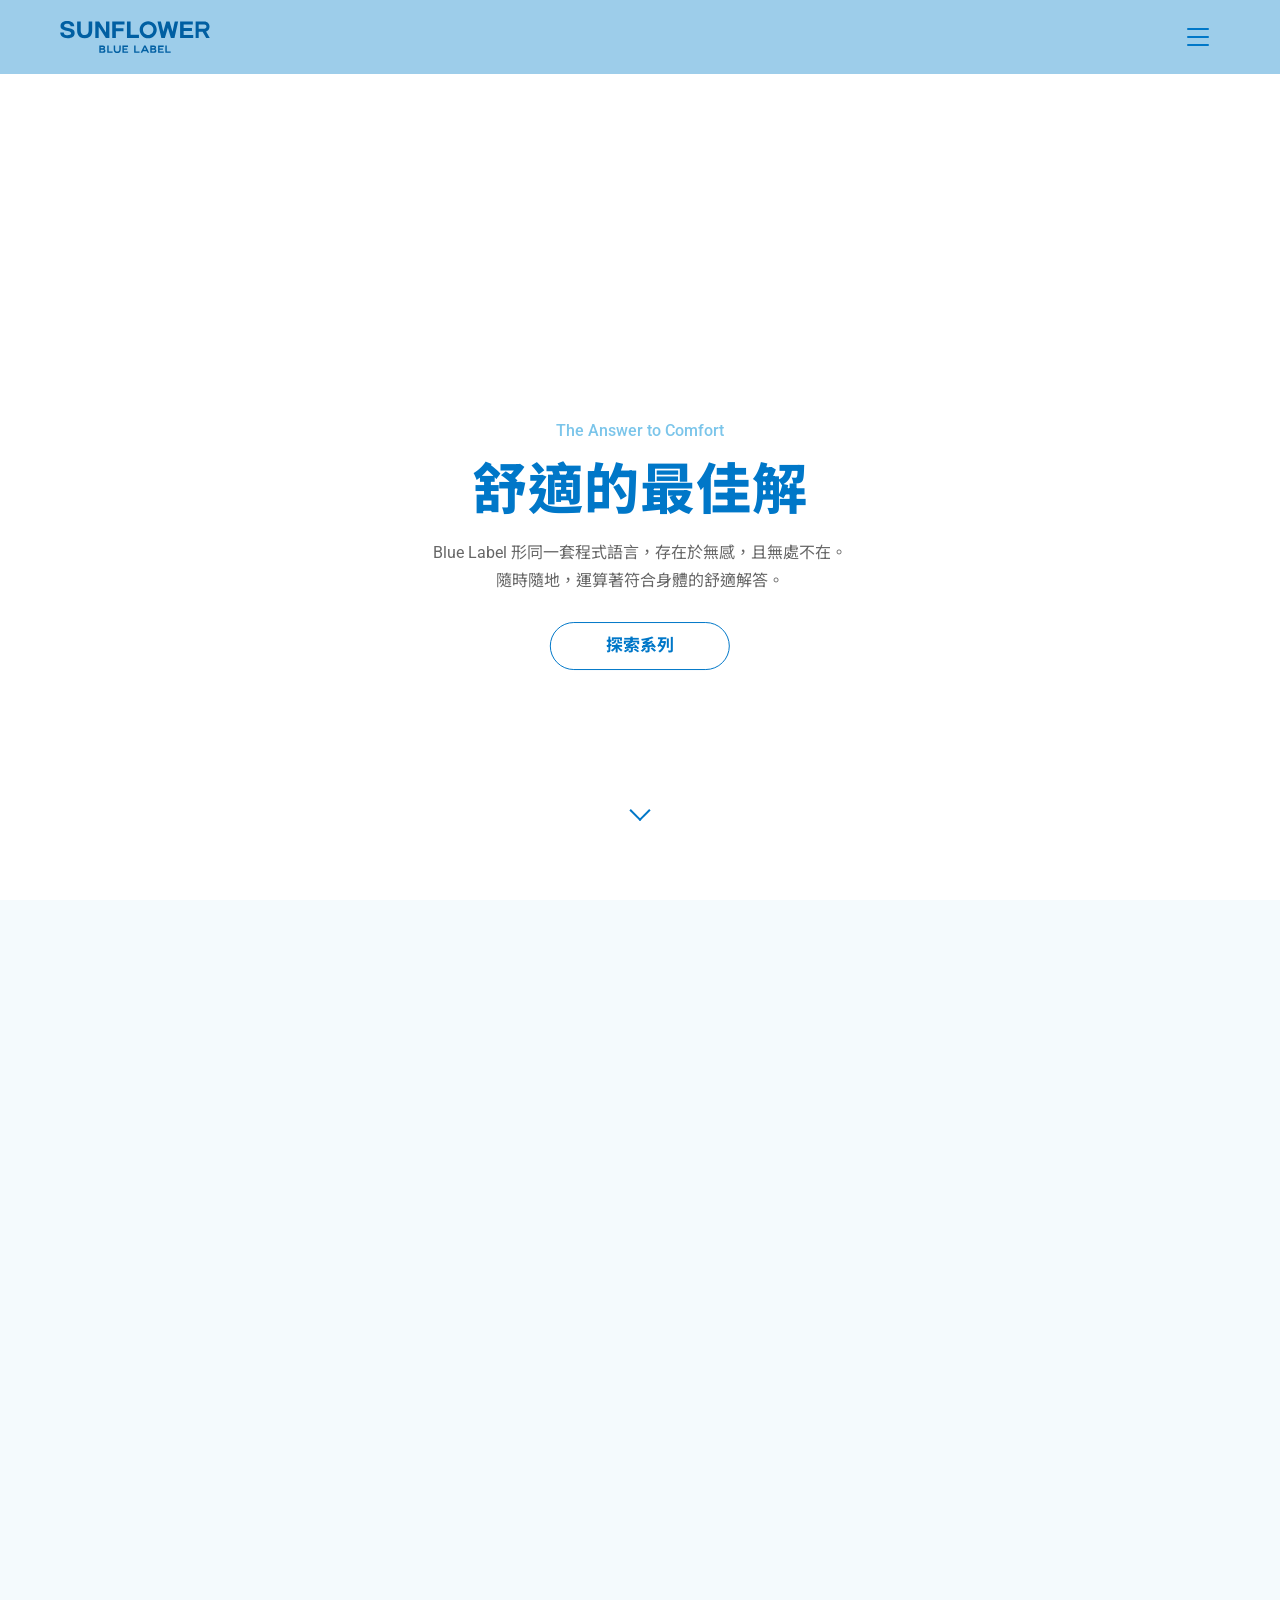
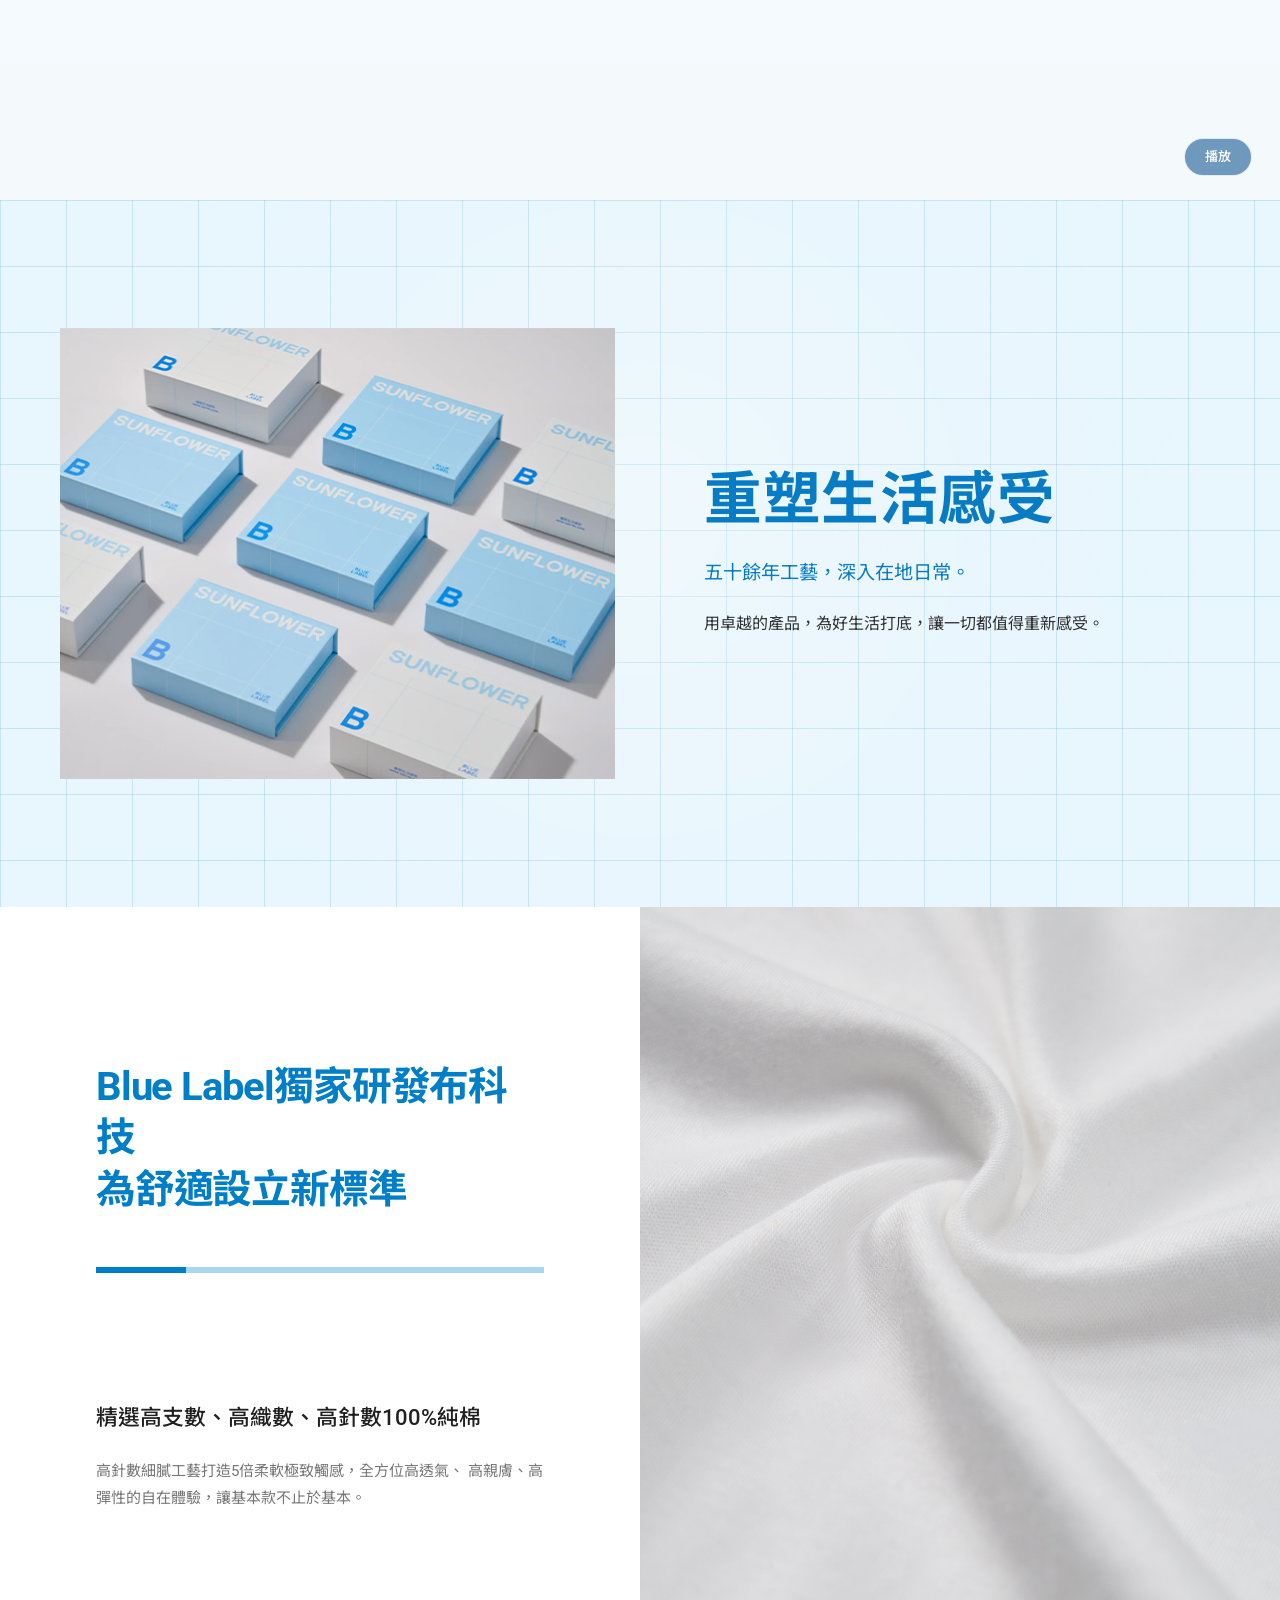
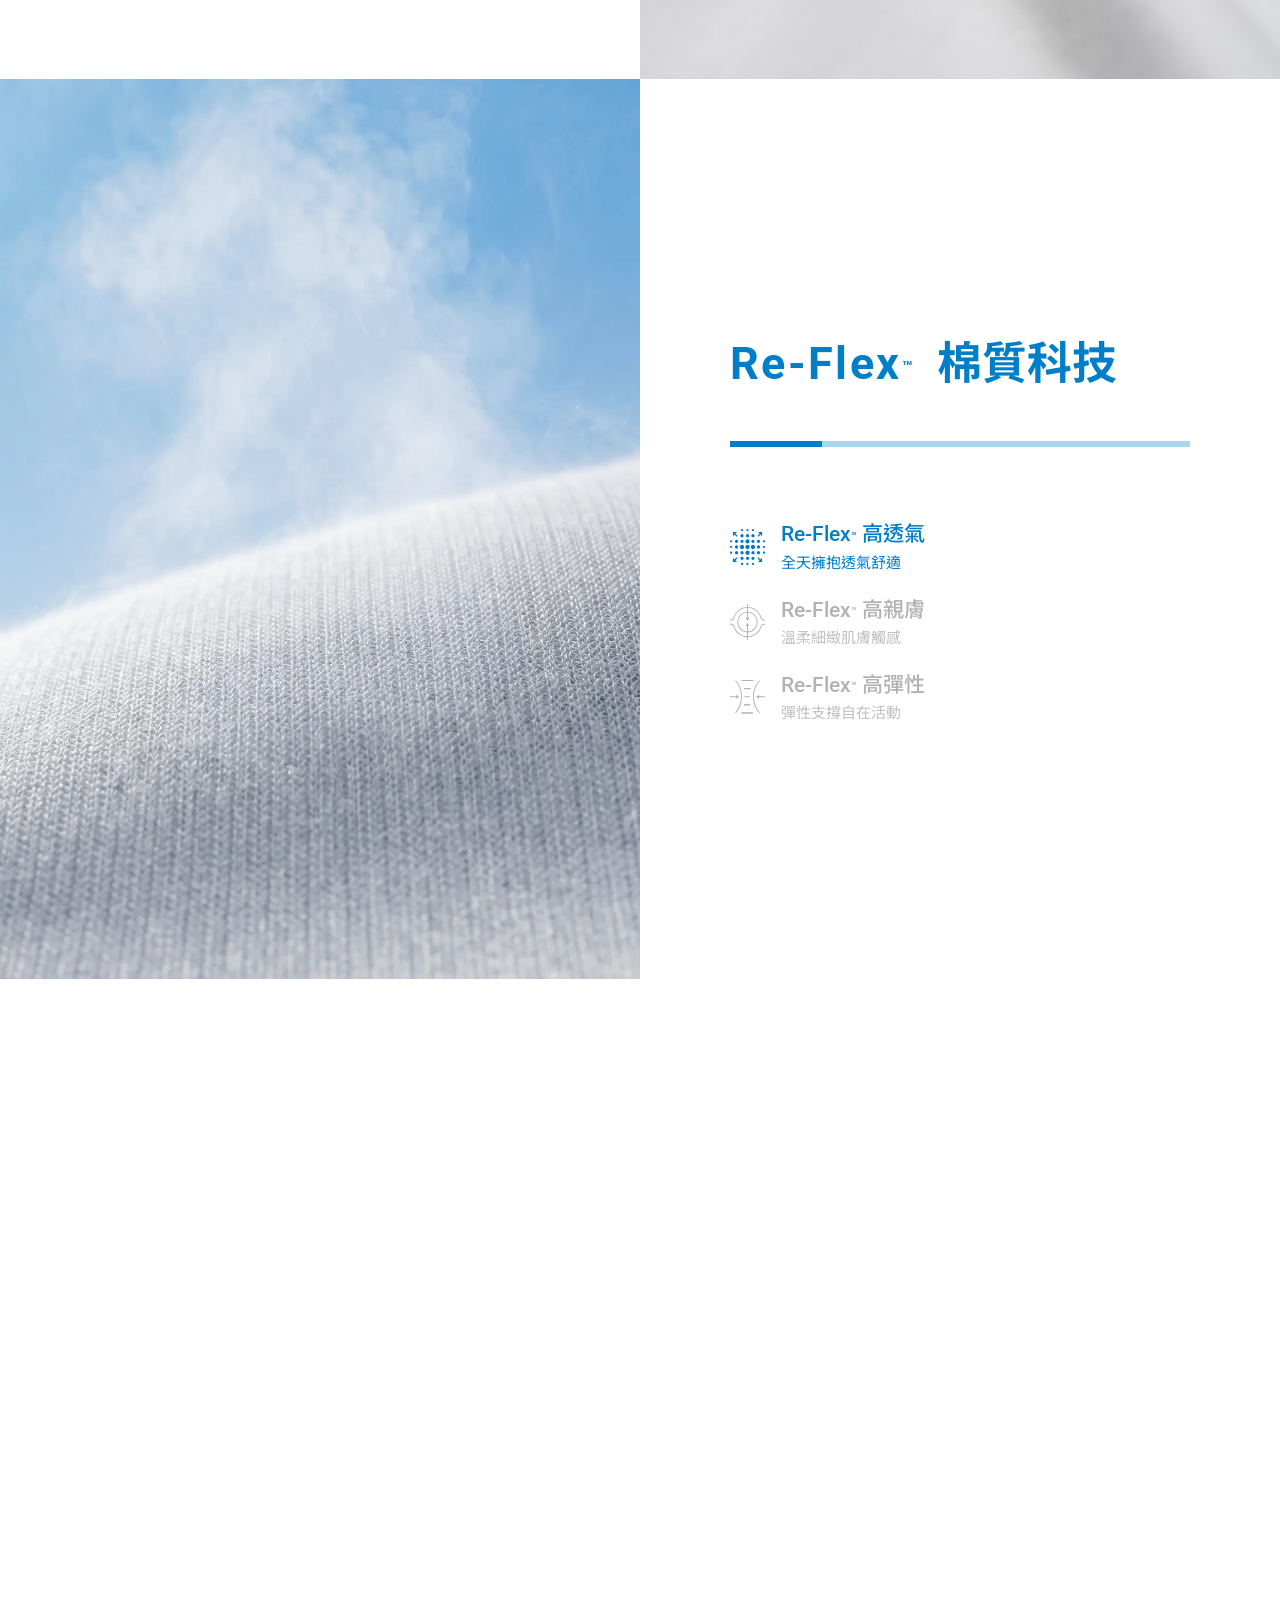
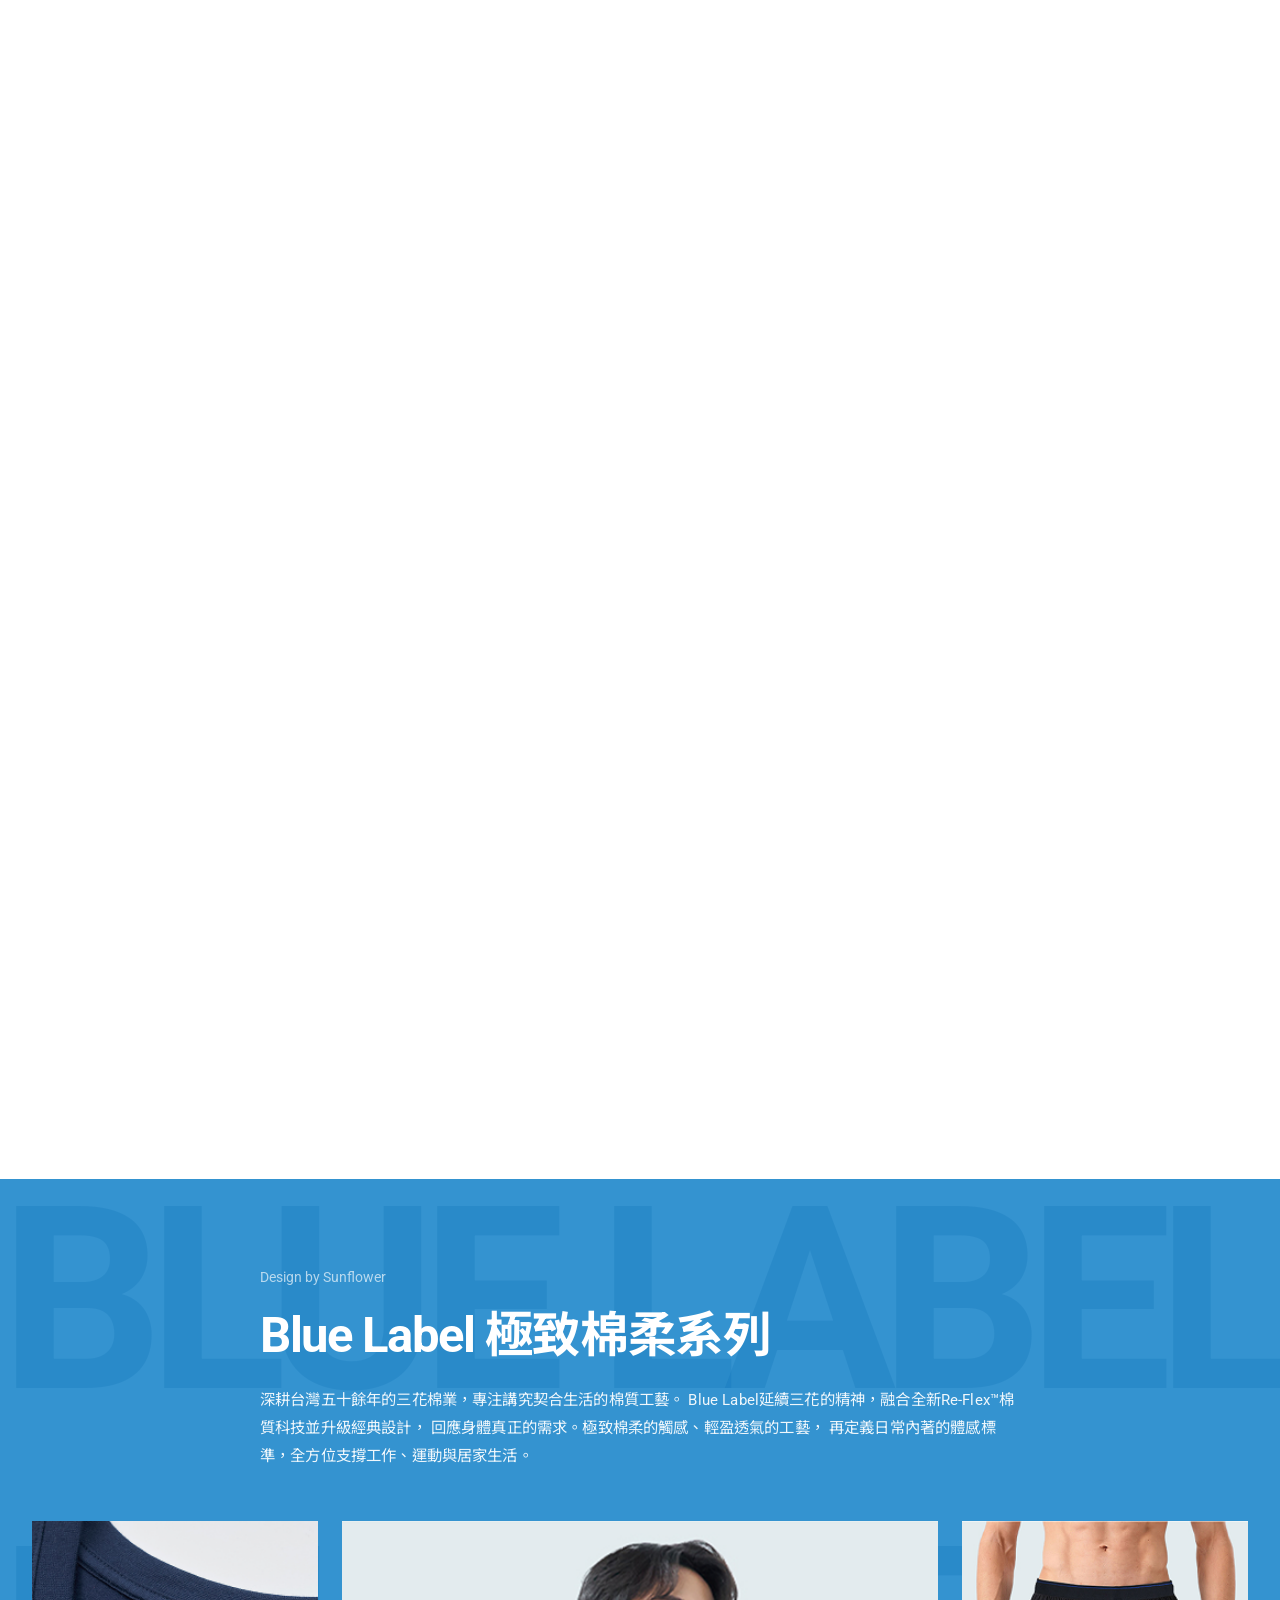
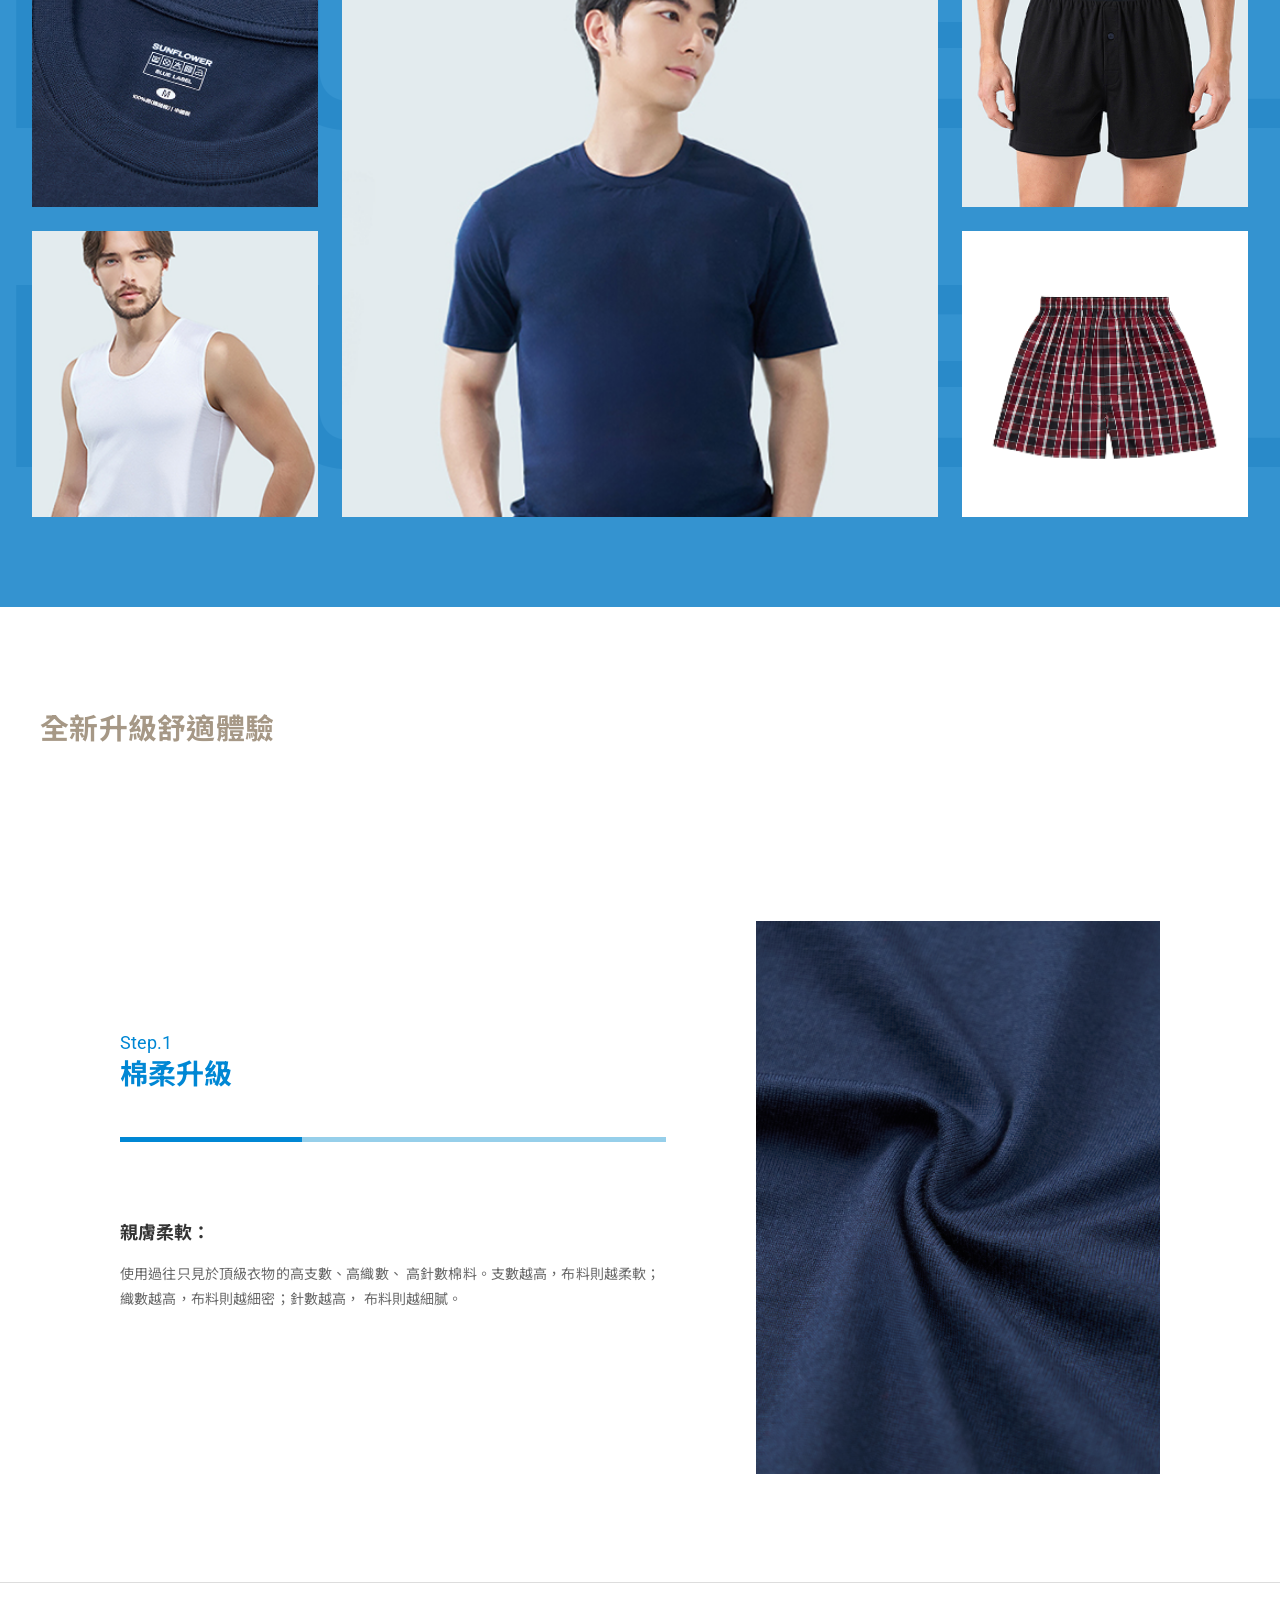
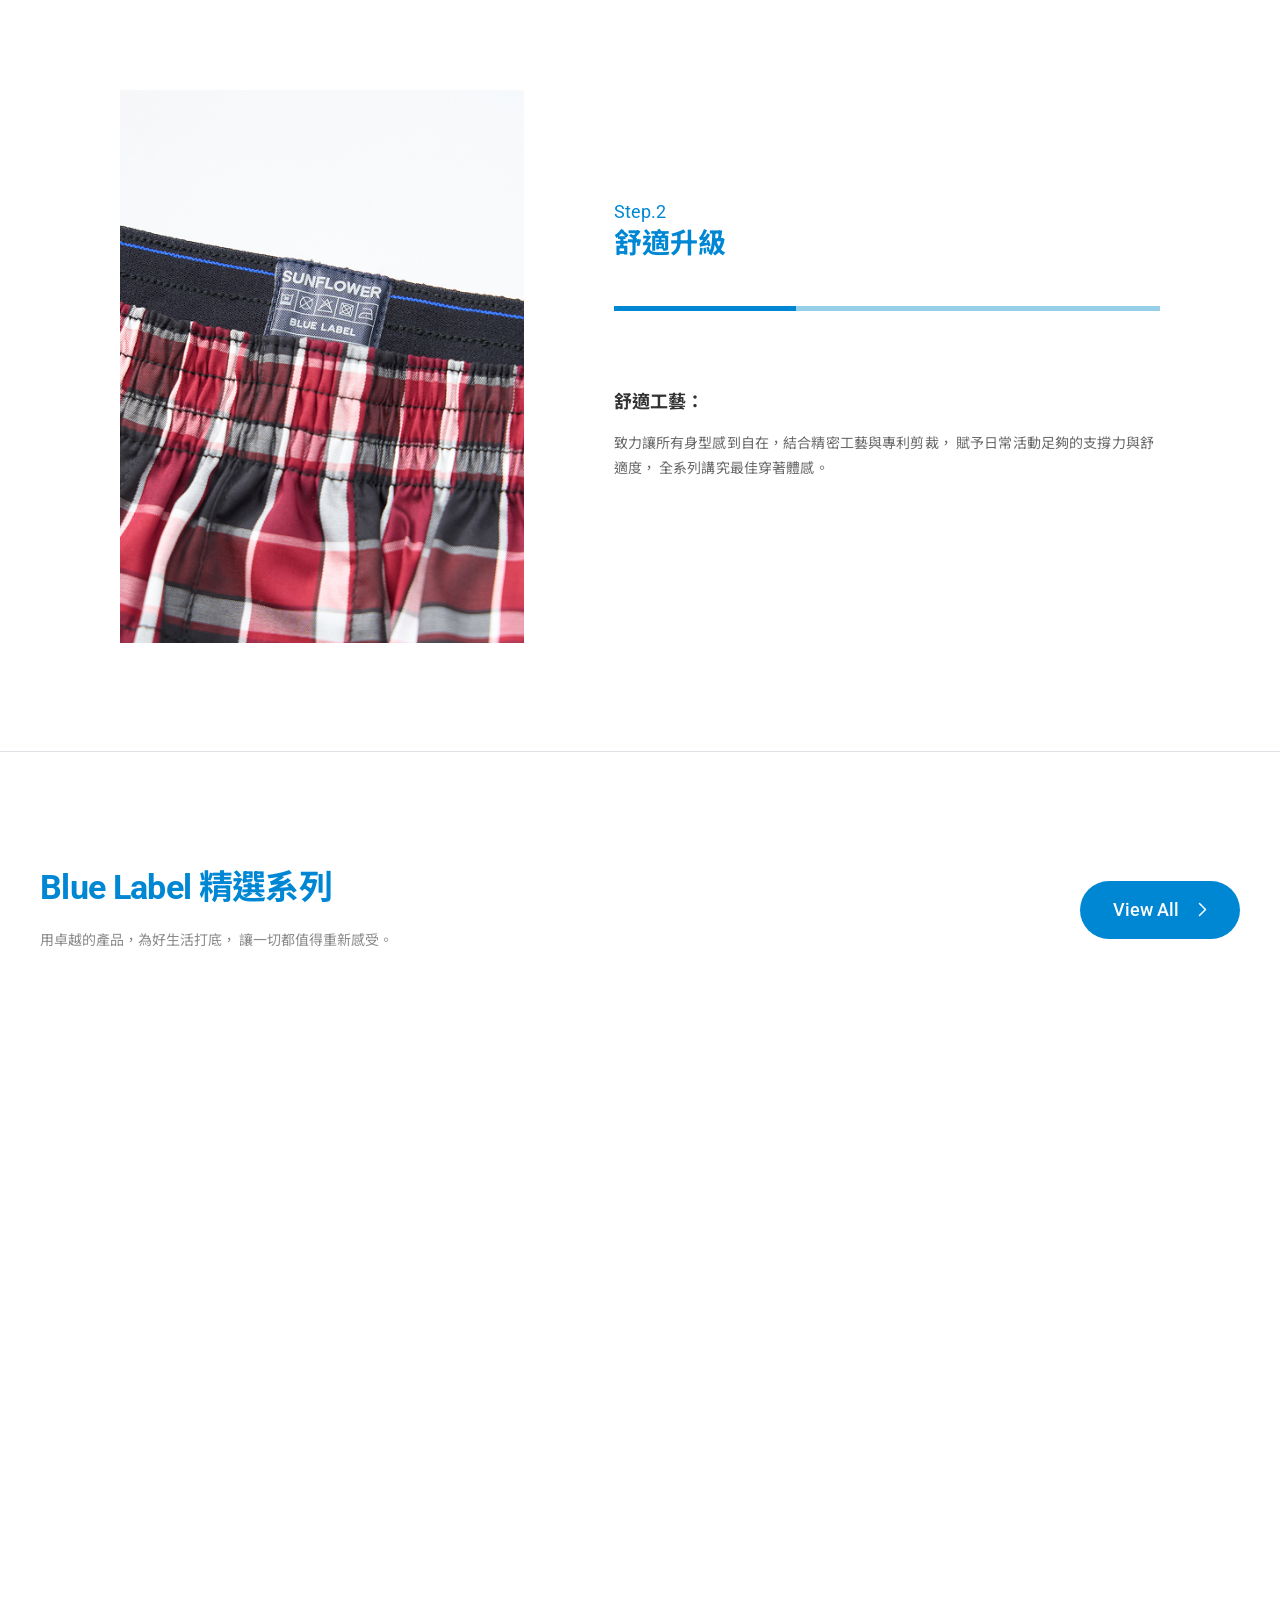
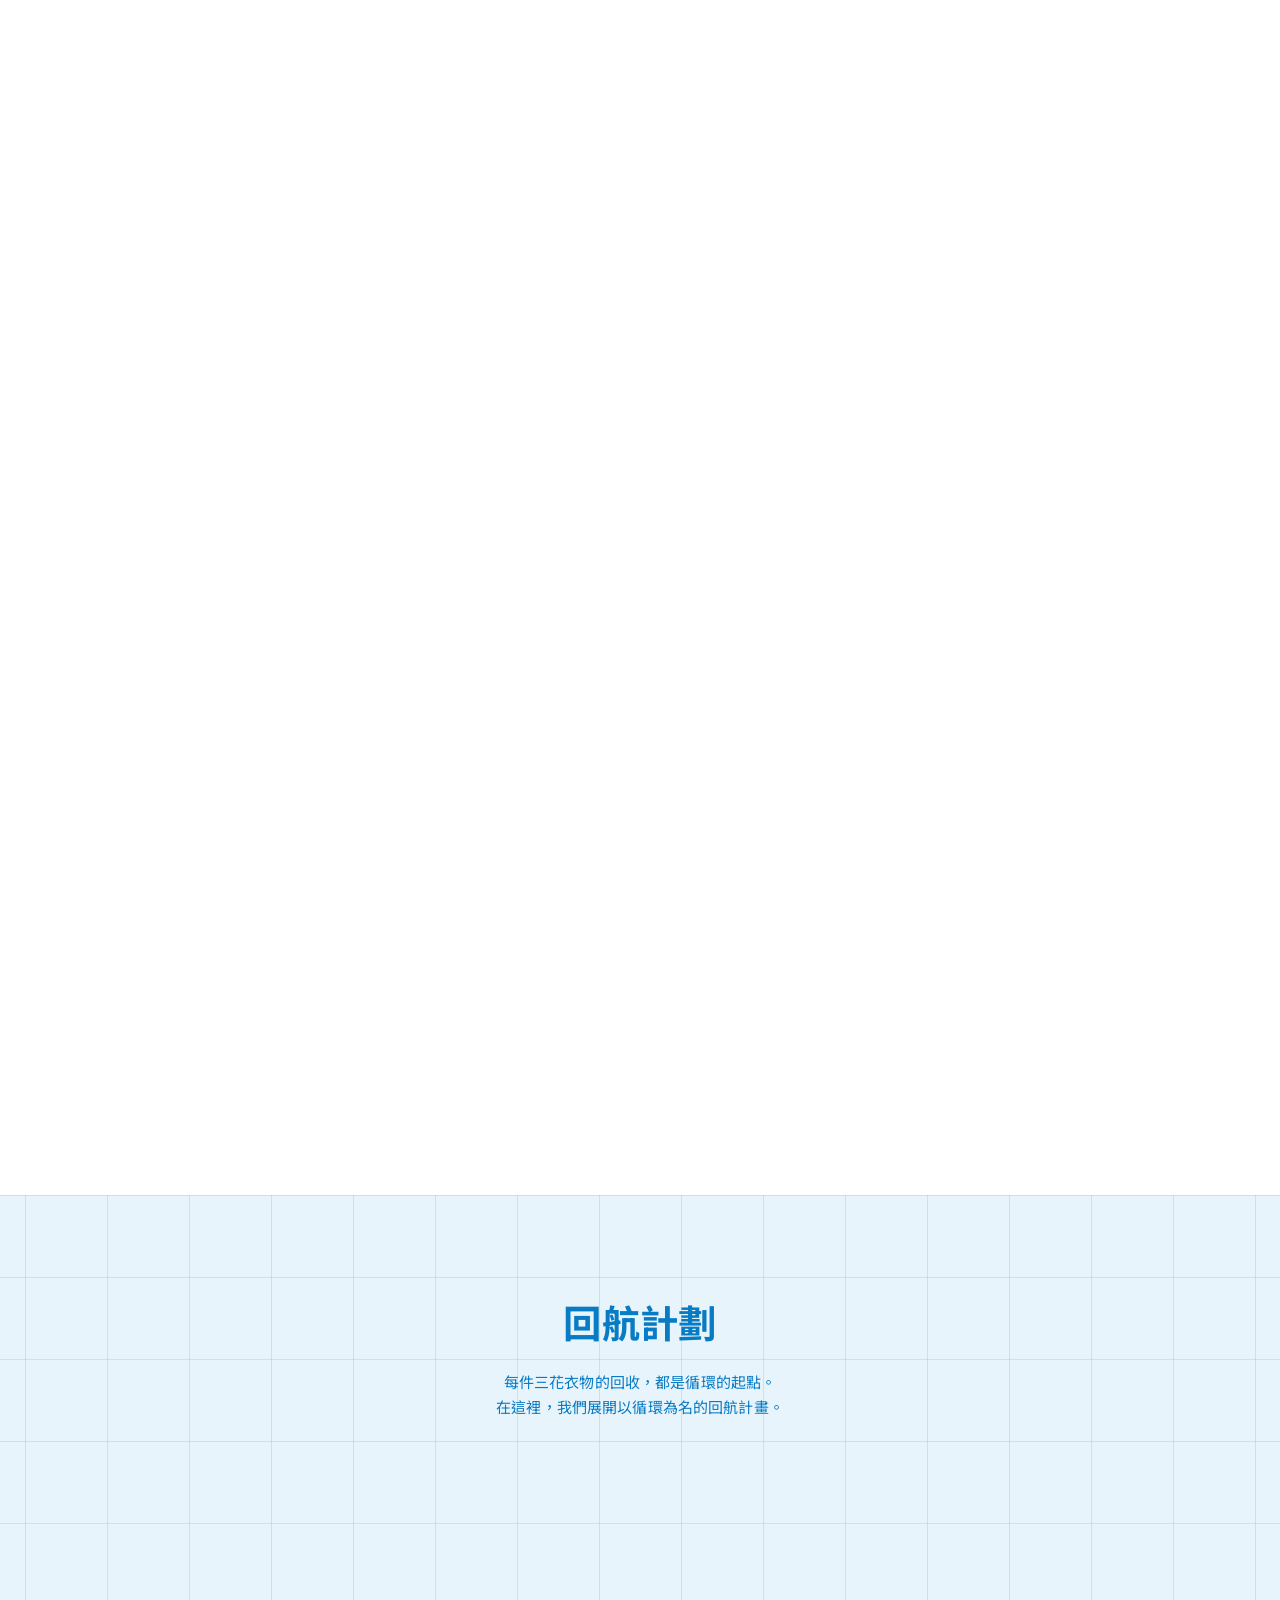
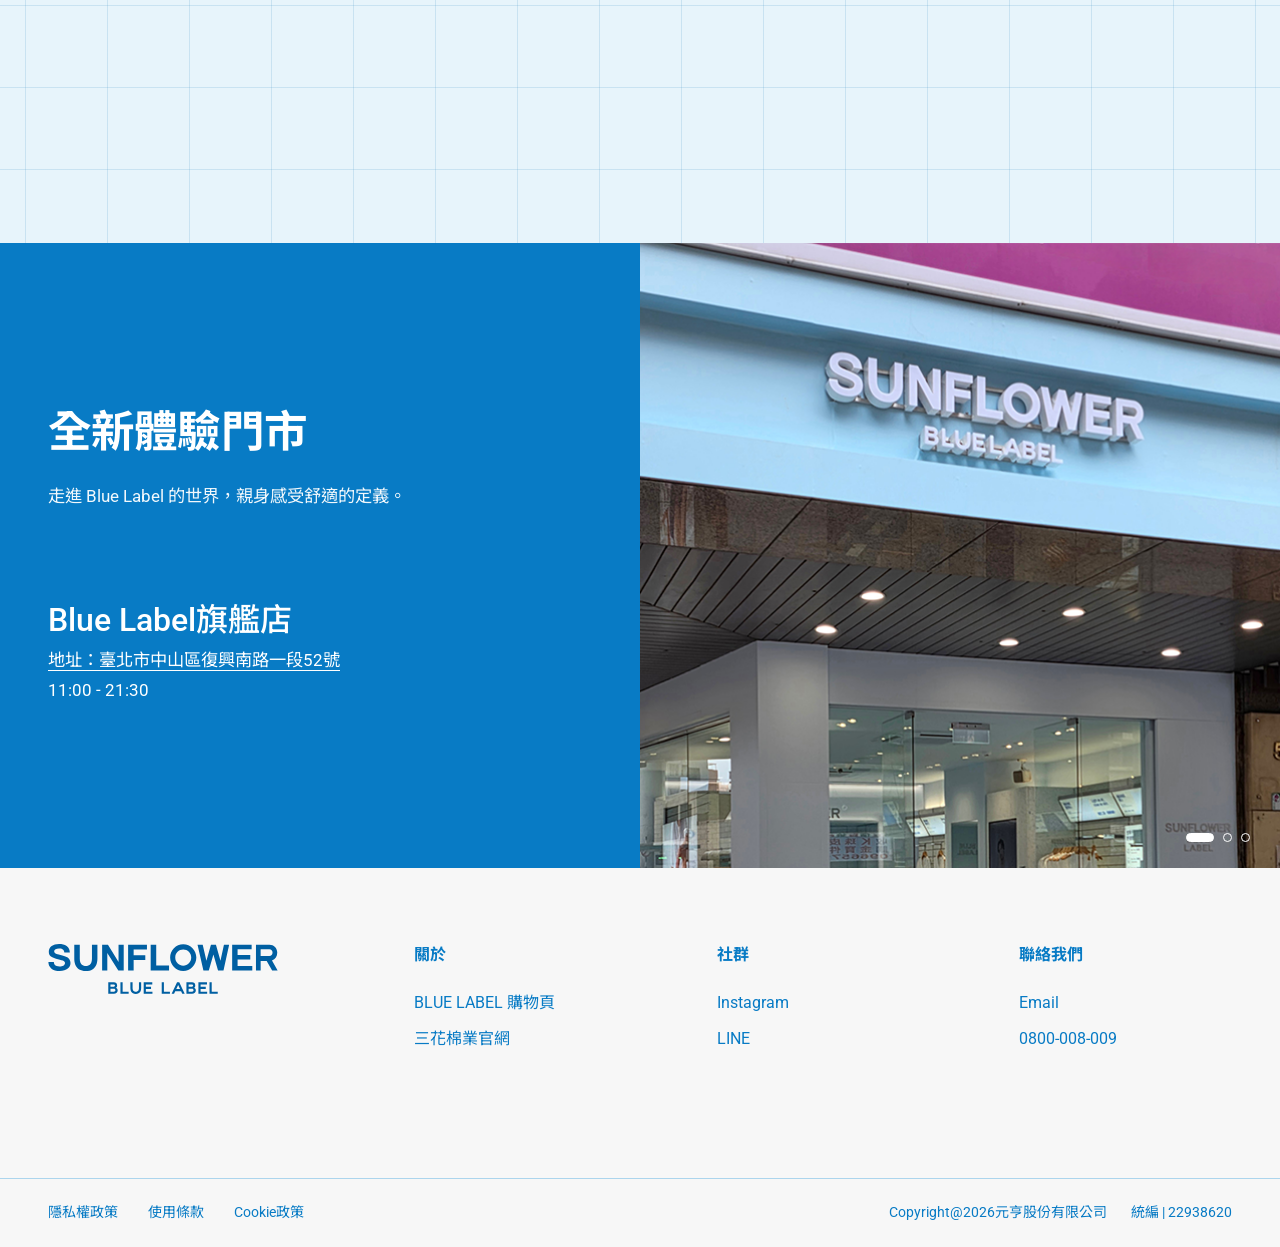
==== commit 313d0c33: "第一次修正" ====
--- a/src/html/index-sf.html
+++ b/src/html/index-sf.html
@@ -40,18 +40,12 @@
           <span></span>
         </button>
       </div>
-
-      <nav
-        class="main-menu"
-        id="main-menu"
-        aria-hidden="true"
-        data-menu
-      >
-        <a href="#series">系列介紹</a>
-        <a href="#about">品牌理念</a>
-        <a href="#contact">聯絡我們</a>
-      </nav>
     </header>
+    <nav class="main-menu" id="main-menu" aria-hidden="true" data-menu>
+      <a href="#series">系列介紹</a>
+      <a href="#about">品牌理念</a>
+      <a href="#contact">聯絡我們</a>
+    </nav>
 
     <main id="top">
       <!-- Banner -->
@@ -90,40 +84,74 @@
 
 
       <!-- 影片放置區 -->
-      <section  class="sfb-film-section" aria-labelledby="sfb-film-title">
-        <div class="sfb-film-section__inner">
+      <section class="sfb-video-hero" aria-labelledby="sfb-video-hero-title" data-sfb-video-hero>
+        <!-- 背景影片 -->
+        <div
+          class="sfb-video-hero__media"
+          aria-hidden="true"
+        >
+          <video class="sfb-video-hero__video is-active" muted playsinline preload="auto" data-sfb-background-video>
+            <source
+              src="../images/videos/brand-video-01.mp4"
+              type="video/mp4"
+            >
+          </video>
+
+          <video class="sfb-video-hero__video" muted playsinline preload="metadata" data-sfb-background-video>
+            <source
+              src="../images/videos/brand-video-02.mp4"
+              type="video/mp4"
+            >
+          </video>
+
+          <video class="sfb-video-hero__video" muted playsinline preload="metadata" data-sfb-background-video>
+            <source
+              src="../images/videos/brand-video-03.mp4"
+              type="video/mp4"
+            >
+          </video>
+
+          <video class="sfb-video-hero__video" muted playsinline preload="metadata" data-sfb-background-video>
+            <source
+              src="../images/videos/brand-video-04.mp4"
+              type="video/mp4"
+            >
+          </video>
+        </div>
+
+        <!-- 淺色遮罩 -->
+        <div
+          class="sfb-video-hero__overlay"
+          aria-hidden="true"
+        ></div>
+
+        <!-- 固定在正中央的文字 -->
+        <!-- <div class="sfb-video-hero__content">
           <h2
-            class="sfb-film-title"
-            id="sfb-film-title"
+            class="sfb-video-hero__title"
+            id="sfb-video-hero-title"
           >
-            <span>Define,</span>
-            <span>and Feel Again.</span>
+            Define,<br>
+            and Feel Again.
           </h2>
-
-          <div class="sfb-film-player">
-            <div
-              class="sfb-film-player__ratio"
-              data-sfb-film
-            >
-              <!--
-                請把 VIDEO_ID 換成實際 YouTube 影片 ID。
-
-                例如：
-                https://www.youtube.com/watch?v=abcdefghijk
-
-                VIDEO_ID 就是：
-                abcdefghijk
-              -->
-              <iframe
-                src="https://www.youtube.com/embed/nfEk_VcGQBo?si=A8SM9mXGQCcz4vzO"
-                title="SUNFLOWER BLUE LABEL 品牌影片"
-                loading="lazy"
-                allow="accelerometer; autoplay; clipboard-write; encrypted-media; gyroscope; picture-in-picture; web-share"
-                allowfullscreen
-              ></iframe>
-            </div>
-          </div>
-        </div>
+        </div> -->
+
+        <!-- 無障礙：暫停／播放 -->
+        <button
+          class="sfb-video-hero__control"
+          type="button"
+          aria-label="暫停背景影片"
+          aria-pressed="false"
+          data-sfb-video-control
+        >
+          <span class="sfb-video-hero__control-pause">
+            暫停
+          </span>
+
+          <span class="sfb-video-hero__control-play">
+            播放
+          </span>
+        </button>
       </section>
 
 
@@ -1247,139 +1275,145 @@
 
 
       <!-- 門市資訊 -->
-      <section class="sfb-store-section" id="store" data-sfb-store>
-        <div class="sfb-store-sticky">
-          <div class="sfb-store-slider">
-            <!-- 門市 01 -->
-            <article
-              class="sfb-store-slide is-active"
+      <section class="sfb-store-showcase" aria-labelledby="sfb-store-showcase-title" data-sfb-store-showcase data-autoplay-delay="4000">
+        <!-- 左側固定文字 -->
+        <div class="sfb-store-showcase__content">
+          <div class="sfb-store-showcase__content-inner">
+            <h2
+              class="sfb-store-showcase__title"
+              id="sfb-store-showcase-title"
+            >
+              全新體驗門市
+            </h2>
+
+            <p class="sfb-store-showcase__lead">
+              走進 Blue Label 的世界，親身感受舒適的定義。
+            </p>
+
+            <div class="sfb-store-showcase__information">
+              <h2 class="fs5">Blue Label旗艦店</h2>
+              <a
+                class="sfb-store-showcase__address"
+                href="https://www.google.com/maps/search/臺北市中山區復興南路一段52號"
+                target="_blank"
+                rel="noopener noreferrer"
+              >
+                地址：臺北市中山區復興南路一段52號
+              </a>
+
+              <p class="sfb-store-showcase__time">
+                11:00&nbsp;-&nbsp;21:30
+              </p>
+            </div>
+          </div>
+        </div>
+
+        <!-- 右側圖片輪播 -->
+        <div
+          class="sfb-store-showcase__slider"
+          data-sfb-store-slider
+        >
+          <div class="sfb-store-showcase__track">
+            <figure
+              class="sfb-store-showcase__slide is-active"
               data-sfb-store-slide
-              aria-hidden="false"
-            >
-              <div class="sfb-store-copy">
-                <div class="sfb-store-copy__inner">
-                  <h2 class="sfb-store-title">
-                    全新體驗門市
-                  </h2>
-
-                  <p class="sfb-store-description">
-                    走進 Blue Label 的世界，親身感受舒適的定義。
-                  </p>
-
-                  <div class="sfb-store-information">
-                    <a
-                      class="sfb-store-address"
-                      href="https://maps.google.com/?q=臺北市中山區復興南路一段52號"
-                      target="_blank"
-                      rel="noopener"
-                    >
-                      臺北市中山區復興南路一段52號
-                    </a>
-
-                    <p class="sfb-store-time">
-                      11:00～21:30
-                    </p>
-                  </div>
-                </div>
-              </div>
-
-              <div class="sfb-store-visual">
-                <img
-                  src="../images/store/store01.png"
-                  alt="SUNFLOWER BLUE LABEL 體驗門市外觀"
-                >
-              </div>
-            </article>
-
-            <!-- 門市 02 -->
-            <article
-              class="sfb-store-slide"
+            >
+              <img
+                src="../images/store/store01.webp"
+                alt="Blue Label 門市外觀"
+              >
+            </figure>
+
+            <figure
+              class="sfb-store-showcase__slide"
               data-sfb-store-slide
-              aria-hidden="true"
-            >
-              <div class="sfb-store-copy">
-                <div class="sfb-store-copy__inner">
-                  <h2 class="sfb-store-title">
-                    城市概念門市
-                  </h2>
-
-                  <p class="sfb-store-description">
-                    在城市日常之中，探索貼近身體的舒適體驗。
-                  </p>
-
-                  <div class="sfb-store-information">
-                    <a
-                      class="sfb-store-address"
-                      href="https://maps.google.com/"
-                      target="_blank"
-                      rel="noopener"
-                    >
-                      臺北市信義區松高路00號
-                    </a>
-
-                    <p class="sfb-store-time">
-                      11:00～22:00
-                    </p>
-                  </div>
-                </div>
-              </div>
-
-              <div class="sfb-store-visual">
-                <img
-                  src="../images/store/store02.png"
-                  alt="SUNFLOWER BLUE LABEL 城市概念門市"
-                >
-              </div>
-            </article>
-
-            <!-- 門市 03 -->
-            <article
-              class="sfb-store-slide"
+            >
+              <img
+                src="../images/store/store02.webp"
+                alt="Blue Label 門市外觀"
+              >
+            </figure>
+
+            <figure
+              class="sfb-store-showcase__slide"
               data-sfb-store-slide
-              aria-hidden="true"
-            >
-              <div class="sfb-store-copy">
-                <div class="sfb-store-copy__inner">
-                  <h2 class="sfb-store-title">
-                    生活體驗門市
-                  </h2>
-
-                  <p class="sfb-store-description">
-                    透過材質、機能與剪裁，重新認識自在生活。
-                  </p>
-
-                  <div class="sfb-store-information">
-                    <a
-                      class="sfb-store-address"
-                      href="https://maps.google.com/"
-                      target="_blank"
-                      rel="noopener"
-                    >
-                      新北市板橋區新站路00號
-                    </a>
-
-                    <p class="sfb-store-time">
-                      11:00～21:30
-                    </p>
-                  </div>
-                </div>
-              </div>
-
-              <div class="sfb-store-visual">
-                <img
-                  src="../images/store/store03.png"
-                  alt="SUNFLOWER BLUE LABEL 生活體驗門市"
-                >
-              </div>
-            </article>
-          </div>
-
-          <!-- 手機版輪播圓點 -->
+            >
+              <img
+                src="../images/store/store03.webp"
+                alt="Blue Label 門市外觀"
+              >
+            </figure>
+
+            <figure
+              class="sfb-store-showcase__slide"
+              data-sfb-store-slide
+            >
+              <img
+                src="../images/store/store04.webp"
+                alt="Blue Label 門市外觀"
+              >
+            </figure>
+
+            <figure
+              class="sfb-store-showcase__slide"
+              data-sfb-store-slide
+            >
+              <img
+                src="../images/store/store05.webp"
+                alt="Blue Label 門市外觀"
+              >
+            </figure>
+
+            <figure
+              class="sfb-store-showcase__slide"
+              data-sfb-store-slide
+            >
+              <img
+                src="../images/store/store06.webp"
+                alt="Blue Label 商品展示區"
+              >
+            </figure>
+
+            <figure
+              class="sfb-store-showcase__slide"
+              data-sfb-store-slide
+            >
+              <img
+                src="../images/store/store07.webp"
+                alt="Blue Label 商品展示區"
+              >
+            </figure>
+          </div>
+
+          <!-- 輪播圓點 -->
           <div
-            class="sfb-store-pagination"
-            data-sfb-store-pagination
-            aria-label="門市輪播切換"
-          ></div>
+            class="sfb-store-showcase__pagination"
+            aria-label="門市照片切換"
+          >
+            <button
+              class="sfb-store-showcase__dot is-active"
+              type="button"
+              aria-label="顯示第 1 張照片"
+              aria-current="true"
+              data-sfb-store-dot="0"
+            ></button>
+
+            <button
+              class="sfb-store-showcase__dot"
+              type="button"
+              aria-label="顯示第 2 張照片"
+              aria-current="false"
+              data-sfb-store-dot="1"
+            ></button>
+
+            <button
+              class="sfb-store-showcase__dot"
+              type="button"
+              aria-label="顯示第 3 張照片"
+              aria-current="false"
+              data-sfb-store-dot="2"
+            ></button>
+          </div>
         </div>
       </section>
 
@@ -1429,7 +1463,7 @@
 
             <ul class="sfb-footer-links">
               <li>
-                <a href="#" target="_blank" rel="noopener">
+                <a href="https://www.instagram.com/bluelabel.sunflower/ " target="_blank" rel="noopener">
                   Instagram
                 </a>
               </li>
--- a/src/css/index.css
+++ b/src/css/index.css
@@ -1,2 +1,2 @@
 @charset "UTF-8";
-*,*:after,*:before{vertical-align:top;-webkit-box-sizing:border-box;-moz-box-sizing:border-box;box-sizing:border-box;-webkit-font-smoothing:subpixel-antialiased;-moz-font-smoothing:subpixel-antialiased;-ms-font-smoothing:subpixel-antialiased;-o-font-smoothing:subpixel-antialiased;font-smoothing:subpixel-antialiased}body{position:relative;display:inline-block;width:100%;margin:0;padding:0;color:#000;font-size:medium;text-align:center;font-family:"微軟正黑體","Open sans","Helvetica Neue",HelveticaNeue,Helvetica,Arial,sans-serif;color:#000;background-color:#fff}.__lalilo_copy_str{position:fixed;left:-1000px;top:-1000px;z-index:-9999;filter:progid:DXImageTransform.Microsoft.Alpha(Opacity=0);opacity:0}:root,[data-bs-theme=light]{--bs-blue: #0d6efd;--bs-indigo: #6610f2;--bs-purple: #6f42c1;--bs-pink: #d63384;--bs-red: #dc3545;--bs-orange: #fd7e14;--bs-yellow: #ffc107;--bs-green: #198754;--bs-teal: #20c997;--bs-cyan: #0dcaf0;--bs-black: #000;--bs-white: #fff;--bs-gray: #6c757d;--bs-gray-dark: #343a40;--bs-gray-100: #f8f9fa;--bs-gray-200: #e9ecef;--bs-gray-300: #dee2e6;--bs-gray-400: #ced4da;--bs-gray-500: #adb5bd;--bs-gray-600: #6c757d;--bs-gray-700: #495057;--bs-gray-800: #343a40;--bs-gray-900: #212529;--bs-primary: green;--bs-secondary: #6c757d;--bs-success: #198754;--bs-info: #0dcaf0;--bs-warning: #ffc107;--bs-danger: #dc3545;--bs-light: #f8f9fa;--bs-dark: #212529;--bs-primary-rgb: 0, 128, 0;--bs-secondary-rgb: 108, 117, 125;--bs-success-rgb: 25, 135, 84;--bs-info-rgb: 13, 202, 240;--bs-warning-rgb: 255, 193, 7;--bs-danger-rgb: 220, 53, 69;--bs-light-rgb: 248, 249, 250;--bs-dark-rgb: 33, 37, 41;--bs-primary-text-emphasis: #003300;--bs-secondary-text-emphasis: #2b2f32;--bs-success-text-emphasis: #0a3622;--bs-info-text-emphasis: #055160;--bs-warning-text-emphasis: #664d03;--bs-danger-text-emphasis: #58151c;--bs-light-text-emphasis: #495057;--bs-dark-text-emphasis: #495057;--bs-primary-bg-subtle: #cce6cc;--bs-secondary-bg-subtle: #e2e3e5;--bs-success-bg-subtle: #d1e7dd;--bs-info-bg-subtle: #cff4fc;--bs-warning-bg-subtle: #fff3cd;--bs-danger-bg-subtle: #f8d7da;--bs-light-bg-subtle: #fcfcfd;--bs-dark-bg-subtle: #ced4da;--bs-primary-border-subtle: #99cc99;--bs-secondary-border-subtle: #c4c8cb;--bs-success-border-subtle: #a3cfbb;--bs-info-border-subtle: #9eeaf9;--bs-warning-border-subtle: #ffe69c;--bs-danger-border-subtle: #f1aeb5;--bs-light-border-subtle: #e9ecef;--bs-dark-border-subtle: #adb5bd;--bs-white-rgb: 255, 255, 255;--bs-black-rgb: 0, 0, 0;--bs-font-sans-serif: system-ui, -apple-system, "Segoe UI", Roboto, "Helvetica Neue", "Noto Sans", "Liberation Sans", Arial, sans-serif, "Apple Color Emoji", "Segoe UI Emoji", "Segoe UI Symbol", "Noto Color Emoji";--bs-font-monospace: SFMono-Regular, Menlo, Monaco, Consolas, "Liberation Mono", "Courier New", monospace;--bs-gradient: linear-gradient(180deg, rgba(255, 255, 255, 0.15), rgba(255, 255, 255, 0));--bs-body-font-family: var(--bs-font-sans-serif);--bs-body-font-size:1rem;--bs-body-font-weight: 400;--bs-body-line-height: 1.5;--bs-body-color: #212529;--bs-body-color-rgb: 33, 37, 41;--bs-body-bg: #fff;--bs-body-bg-rgb: 255, 255, 255;--bs-emphasis-color: #000;--bs-emphasis-color-rgb: 0, 0, 0;--bs-secondary-color: rgba(33, 37, 41, 0.75);--bs-secondary-color-rgb: 33, 37, 41;--bs-secondary-bg: #e9ecef;--bs-secondary-bg-rgb: 233, 236, 239;--bs-tertiary-color: rgba(33, 37, 41, 0.5);--bs-tertiary-color-rgb: 33, 37, 41;--bs-tertiary-bg: #f8f9fa;--bs-tertiary-bg-rgb: 248, 249, 250;--bs-heading-color: inherit;--bs-link-color: green;--bs-link-color-rgb: 0, 128, 0;--bs-link-decoration: underline;--bs-link-hover-color: #006600;--bs-link-hover-color-rgb: 0, 102, 0;--bs-code-color: #d63384;--bs-highlight-color: #212529;--bs-highlight-bg: #fff3cd;--bs-border-width: 1px;--bs-border-style: solid;--bs-border-color: #dee2e6;--bs-border-color-translucent: rgba(0, 0, 0, 0.175);--bs-border-radius: 0.375rem;--bs-border-radius-sm: 0.25rem;--bs-border-radius-lg: 0.5rem;--bs-border-radius-xl: 1rem;--bs-border-radius-xxl: 2rem;--bs-border-radius-2xl: var(--bs-border-radius-xxl);--bs-border-radius-pill: 50rem;--bs-box-shadow: 0 0.5rem 1rem rgba(0, 0, 0, 0.15);--bs-box-shadow-sm: 0 0.125rem 0.25rem rgba(0, 0, 0, 0.075);--bs-box-shadow-lg: 0 1rem 3rem rgba(0, 0, 0, 0.175);--bs-box-shadow-inset: inset 0 1px 2px rgba(0, 0, 0, 0.075);--bs-focus-ring-width: 0.25rem;--bs-focus-ring-opacity: 0.25;--bs-focus-ring-color: rgba(0, 128, 0, 0.25);--bs-form-valid-color: #198754;--bs-form-valid-border-color: #198754;--bs-form-invalid-color: #dc3545;--bs-form-invalid-border-color: #dc3545}[data-bs-theme=dark]{color-scheme:dark;--bs-body-color: #dee2e6;--bs-body-color-rgb: 222, 226, 230;--bs-body-bg: #212529;--bs-body-bg-rgb: 33, 37, 41;--bs-emphasis-color: #fff;--bs-emphasis-color-rgb: 255, 255, 255;--bs-secondary-color: rgba(222, 226, 230, 0.75);--bs-secondary-color-rgb: 222, 226, 230;--bs-secondary-bg: #343a40;--bs-secondary-bg-rgb: 52, 58, 64;--bs-tertiary-color: rgba(222, 226, 230, 0.5);--bs-tertiary-color-rgb: 222, 226, 230;--bs-tertiary-bg: #2b3035;--bs-tertiary-bg-rgb: 43, 48, 53;--bs-primary-text-emphasis: #66b366;--bs-secondary-text-emphasis: #a7acb1;--bs-success-text-emphasis: #75b798;--bs-info-text-emphasis: #6edff6;--bs-warning-text-emphasis: #ffda6a;--bs-danger-text-emphasis: #ea868f;--bs-light-text-emphasis: #f8f9fa;--bs-dark-text-emphasis: #dee2e6;--bs-primary-bg-subtle: #001a00;--bs-secondary-bg-subtle: #161719;--bs-success-bg-subtle: #051b11;--bs-info-bg-subtle: #032830;--bs-warning-bg-subtle: #332701;--bs-danger-bg-subtle: #2c0b0e;--bs-light-bg-subtle: #343a40;--bs-dark-bg-subtle: #1a1d20;--bs-primary-border-subtle: #004d00;--bs-secondary-border-subtle: #41464b;--bs-success-border-subtle: #0f5132;--bs-info-border-subtle: #087990;--bs-warning-border-subtle: #997404;--bs-danger-border-subtle: #842029;--bs-light-border-subtle: #495057;--bs-dark-border-subtle: #343a40;--bs-heading-color: inherit;--bs-link-color: #66b366;--bs-link-hover-color: #85c285;--bs-link-color-rgb: 102, 179, 102;--bs-link-hover-color-rgb: 133, 194, 133;--bs-code-color: #e685b5;--bs-highlight-color: #dee2e6;--bs-highlight-bg: #664d03;--bs-border-color: #495057;--bs-border-color-translucent: rgba(255, 255, 255, 0.15);--bs-form-valid-color: #75b798;--bs-form-valid-border-color: #75b798;--bs-form-invalid-color: #ea868f;--bs-form-invalid-border-color: #ea868f}*,*::before,*::after{box-sizing:border-box}@media(prefers-reduced-motion: no-preference){:root{scroll-behavior:smooth}}body{margin:0;font-family:var(--bs-body-font-family);font-size:var(--bs-body-font-size);font-weight:var(--bs-body-font-weight);line-height:var(--bs-body-line-height);color:var(--bs-body-color);text-align:var(--bs-body-text-align);background-color:var(--bs-body-bg);-webkit-text-size-adjust:100%;-webkit-tap-highlight-color:rgba(0,0,0,0)}hr{margin:1rem 0;color:inherit;border:0;border-top:var(--bs-border-width) solid;opacity:.25}h6,.h6,h5,.h5,h4,.h4,h3,.h3,h2,.h2,h1,.h1{margin-top:0;margin-bottom:.5rem;font-weight:500;line-height:1.2;color:var(--bs-heading-color)}h1,.h1{font-size:calc(1.375rem + 1.5vw)}@media(min-width: 1200px){h1,.h1{font-size:2.5rem}}h2,.h2{font-size:calc(1.325rem + 0.9vw)}@media(min-width: 1200px){h2,.h2{font-size:2rem}}h3,.h3{font-size:calc(1.3rem + 0.6vw)}@media(min-width: 1200px){h3,.h3{font-size:1.75rem}}h4,.h4{font-size:calc(1.275rem + 0.3vw)}@media(min-width: 1200px){h4,.h4{font-size:1.5rem}}h5,.h5{font-size:1.25rem}h6,.h6{font-size:1rem}p{margin-top:0;margin-bottom:1rem}abbr[title]{text-decoration:underline dotted;cursor:help;text-decoration-skip-ink:none}address{margin-bottom:1rem;font-style:normal;line-height:inherit}ol,ul{padding-left:2rem}ol,ul,dl{margin-top:0;margin-bottom:1rem}ol ol,ul ul,ol ul,ul ol{margin-bottom:0}dt{font-weight:700}dd{margin-bottom:.5rem;margin-left:0}blockquote{margin:0 0 1rem}b,strong{font-weight:bolder}small,.small{font-size:0.875em}mark,.mark{padding:.1875em;color:var(--bs-highlight-color);background-color:var(--bs-highlight-bg)}sub,sup{position:relative;font-size:0.75em;line-height:0;vertical-align:baseline}sub{bottom:-0.25em}sup{top:-0.5em}a{color:rgba(var(--bs-link-color-rgb), var(--bs-link-opacity, 1));text-decoration:underline}a:hover{--bs-link-color-rgb: var(--bs-link-hover-color-rgb)}a:not([href]):not([class]),a:not([href]):not([class]):hover{color:inherit;text-decoration:none}pre,code,kbd,samp{font-family:var(--bs-font-monospace);font-size:1em}pre{display:block;margin-top:0;margin-bottom:1rem;overflow:auto;font-size:0.875em}pre code{font-size:inherit;color:inherit;word-break:normal}code{font-size:0.875em;color:var(--bs-code-color);word-wrap:break-word}a>code{color:inherit}kbd{padding:.1875rem .375rem;font-size:0.875em;color:var(--bs-body-bg);background-color:var(--bs-body-color);border-radius:.25rem}kbd kbd{padding:0;font-size:1em}figure{margin:0 0 1rem}img,svg{vertical-align:middle}table{caption-side:bottom;border-collapse:collapse}caption{padding-top:.5rem;padding-bottom:.5rem;color:var(--bs-secondary-color);text-align:left}th{text-align:inherit;text-align:-webkit-match-parent}thead,tbody,tfoot,tr,td,th{border-color:inherit;border-style:solid;border-width:0}label{display:inline-block}button{border-radius:0}button:focus:not(:focus-visible){outline:0}input,button,select,optgroup,textarea{margin:0;font-family:inherit;font-size:inherit;line-height:inherit}button,select{text-transform:none}[role=button]{cursor:pointer}select{word-wrap:normal}select:disabled{opacity:1}[list]:not([type=date]):not([type=datetime-local]):not([type=month]):not([type=week]):not([type=time])::-webkit-calendar-picker-indicator{display:none !important}button,[type=button],[type=reset],[type=submit]{-webkit-appearance:button}button:not(:disabled),[type=button]:not(:disabled),[type=reset]:not(:disabled),[type=submit]:not(:disabled){cursor:pointer}::-moz-focus-inner{padding:0;border-style:none}textarea{resize:vertical}fieldset{min-width:0;padding:0;margin:0;border:0}legend{float:left;width:100%;padding:0;margin-bottom:.5rem;line-height:inherit;font-size:calc(1.275rem + 0.3vw)}@media(min-width: 1200px){legend{font-size:1.5rem}}legend+*{clear:left}::-webkit-datetime-edit-fields-wrapper,::-webkit-datetime-edit-text,::-webkit-datetime-edit-minute,::-webkit-datetime-edit-hour-field,::-webkit-datetime-edit-day-field,::-webkit-datetime-edit-month-field,::-webkit-datetime-edit-year-field{padding:0}::-webkit-inner-spin-button{height:auto}[type=search]{-webkit-appearance:textfield;outline-offset:-2px}::-webkit-search-decoration{-webkit-appearance:none}::-webkit-color-swatch-wrapper{padding:0}::file-selector-button{font:inherit;-webkit-appearance:button}output{display:inline-block}iframe{border:0}summary{display:list-item;cursor:pointer}progress{vertical-align:baseline}[hidden]{display:none !important}.lead{font-size:1.25rem;font-weight:300}.display-1{font-weight:300;line-height:1.2;font-size:calc(1.625rem + 4.5vw)}@media(min-width: 1200px){.display-1{font-size:5rem}}.display-2{font-weight:300;line-height:1.2;font-size:calc(1.575rem + 3.9vw)}@media(min-width: 1200px){.display-2{font-size:4.5rem}}.display-3{font-weight:300;line-height:1.2;font-size:calc(1.525rem + 3.3vw)}@media(min-width: 1200px){.display-3{font-size:4rem}}.display-4{font-weight:300;line-height:1.2;font-size:calc(1.475rem + 2.7vw)}@media(min-width: 1200px){.display-4{font-size:3.5rem}}.display-5{font-weight:300;line-height:1.2;font-size:calc(1.425rem + 2.1vw)}@media(min-width: 1200px){.display-5{font-size:3rem}}.display-6{font-weight:300;line-height:1.2;font-size:calc(1.375rem + 1.5vw)}@media(min-width: 1200px){.display-6{font-size:2.5rem}}.list-unstyled{padding-left:0;list-style:none}.list-inline{padding-left:0;list-style:none}.list-inline-item{display:inline-block}.list-inline-item:not(:last-child){margin-right:.5rem}.initialism{font-size:0.875em;text-transform:uppercase}.blockquote{margin-bottom:1rem;font-size:1.25rem}.blockquote>:last-child{margin-bottom:0}.blockquote-footer{margin-top:-1rem;margin-bottom:1rem;font-size:0.875em;color:#6c757d}.blockquote-footer::before{content:"— "}.img-fluid{max-width:100%;height:auto}.img-thumbnail{padding:.25rem;background-color:var(--bs-body-bg);border:var(--bs-border-width) solid var(--bs-border-color);border-radius:var(--bs-border-radius);max-width:100%;height:auto}.figure{display:inline-block}.figure-img{margin-bottom:.5rem;line-height:1}.figure-caption{font-size:0.875em;color:var(--bs-secondary-color)}.container,.container-fluid,.container-xxl,.container-xl,.container-lg,.container-md,.container-sm{--bs-gutter-x: 1.5rem;--bs-gutter-y: 0;width:100%;padding-right:calc(var(--bs-gutter-x)*.5);padding-left:calc(var(--bs-gutter-x)*.5);margin-right:auto;margin-left:auto}@media(min-width: 576px){.container-sm,.container{max-width:540px}}@media(min-width: 768px){.container-md,.container-sm,.container{max-width:720px}}@media(min-width: 992px){.container-lg,.container-md,.container-sm,.container{max-width:960px}}@media(min-width: 1200px){.container-xl,.container-lg,.container-md,.container-sm,.container{max-width:1140px}}@media(min-width: 1400px){.container-xxl,.container-xl,.container-lg,.container-md,.container-sm,.container{max-width:1320px}}:root{--bs-breakpoint-xs: 0;--bs-breakpoint-sm: 576px;--bs-breakpoint-md: 768px;--bs-breakpoint-lg: 992px;--bs-breakpoint-xl: 1200px;--bs-breakpoint-xxl: 1400px}.row{--bs-gutter-x: 1.5rem;--bs-gutter-y: 0;display:flex;flex-wrap:wrap;margin-top:calc(-1*var(--bs-gutter-y));margin-right:calc(-0.5*var(--bs-gutter-x));margin-left:calc(-0.5*var(--bs-gutter-x))}.row>*{flex-shrink:0;width:100%;max-width:100%;padding-right:calc(var(--bs-gutter-x)*.5);padding-left:calc(var(--bs-gutter-x)*.5);margin-top:var(--bs-gutter-y)}.col{flex:1 0 0}.row-cols-auto>*{flex:0 0 auto;width:auto}.row-cols-1>*{flex:0 0 auto;width:100%}.row-cols-2>*{flex:0 0 auto;width:50%}.row-cols-3>*{flex:0 0 auto;width:33.33333333%}.row-cols-4>*{flex:0 0 auto;width:25%}.row-cols-5>*{flex:0 0 auto;width:20%}.row-cols-6>*{flex:0 0 auto;width:16.66666667%}.col-auto{flex:0 0 auto;width:auto}.col-1{flex:0 0 auto;width:8.33333333%}.col-2{flex:0 0 auto;width:16.66666667%}.col-3{flex:0 0 auto;width:25%}.col-4{flex:0 0 auto;width:33.33333333%}.col-5{flex:0 0 auto;width:41.66666667%}.col-6{flex:0 0 auto;width:50%}.col-7{flex:0 0 auto;width:58.33333333%}.col-8{flex:0 0 auto;width:66.66666667%}.col-9{flex:0 0 auto;width:75%}.col-10{flex:0 0 auto;width:83.33333333%}.col-11{flex:0 0 auto;width:91.66666667%}.col-12{flex:0 0 auto;width:100%}.offset-1{margin-left:8.33333333%}.offset-2{margin-left:16.66666667%}.offset-3{margin-left:25%}.offset-4{margin-left:33.33333333%}.offset-5{margin-left:41.66666667%}.offset-6{margin-left:50%}.offset-7{margin-left:58.33333333%}.offset-8{margin-left:66.66666667%}.offset-9{margin-left:75%}.offset-10{margin-left:83.33333333%}.offset-11{margin-left:91.66666667%}.g-0,.gx-0{--bs-gutter-x: 0}.g-0,.gy-0{--bs-gutter-y: 0}.g-1,.gx-1{--bs-gutter-x: 0.25rem}.g-1,.gy-1{--bs-gutter-y: 0.25rem}.g-2,.gx-2{--bs-gutter-x: 0.5rem}.g-2,.gy-2{--bs-gutter-y: 0.5rem}.g-3,.gx-3{--bs-gutter-x: 1rem}.g-3,.gy-3{--bs-gutter-y: 1rem}.g-4,.gx-4{--bs-gutter-x: 1.5rem}.g-4,.gy-4{--bs-gutter-y: 1.5rem}.g-5,.gx-5{--bs-gutter-x: 3rem}.g-5,.gy-5{--bs-gutter-y: 3rem}@media(min-width: 576px){.col-sm{flex:1 0 0}.row-cols-sm-auto>*{flex:0 0 auto;width:auto}.row-cols-sm-1>*{flex:0 0 auto;width:100%}.row-cols-sm-2>*{flex:0 0 auto;width:50%}.row-cols-sm-3>*{flex:0 0 auto;width:33.33333333%}.row-cols-sm-4>*{flex:0 0 auto;width:25%}.row-cols-sm-5>*{flex:0 0 auto;width:20%}.row-cols-sm-6>*{flex:0 0 auto;width:16.66666667%}.col-sm-auto{flex:0 0 auto;width:auto}.col-sm-1{flex:0 0 auto;width:8.33333333%}.col-sm-2{flex:0 0 auto;width:16.66666667%}.col-sm-3{flex:0 0 auto;width:25%}.col-sm-4{flex:0 0 auto;width:33.33333333%}.col-sm-5{flex:0 0 auto;width:41.66666667%}.col-sm-6{flex:0 0 auto;width:50%}.col-sm-7{flex:0 0 auto;width:58.33333333%}.col-sm-8{flex:0 0 auto;width:66.66666667%}.col-sm-9{flex:0 0 auto;width:75%}.col-sm-10{flex:0 0 auto;width:83.33333333%}.col-sm-11{flex:0 0 auto;width:91.66666667%}.col-sm-12{flex:0 0 auto;width:100%}.offset-sm-0{margin-left:0}.offset-sm-1{margin-left:8.33333333%}.offset-sm-2{margin-left:16.66666667%}.offset-sm-3{margin-left:25%}.offset-sm-4{margin-left:33.33333333%}.offset-sm-5{margin-left:41.66666667%}.offset-sm-6{margin-left:50%}.offset-sm-7{margin-left:58.33333333%}.offset-sm-8{margin-left:66.66666667%}.offset-sm-9{margin-left:75%}.offset-sm-10{margin-left:83.33333333%}.offset-sm-11{margin-left:91.66666667%}.g-sm-0,.gx-sm-0{--bs-gutter-x: 0}.g-sm-0,.gy-sm-0{--bs-gutter-y: 0}.g-sm-1,.gx-sm-1{--bs-gutter-x: 0.25rem}.g-sm-1,.gy-sm-1{--bs-gutter-y: 0.25rem}.g-sm-2,.gx-sm-2{--bs-gutter-x: 0.5rem}.g-sm-2,.gy-sm-2{--bs-gutter-y: 0.5rem}.g-sm-3,.gx-sm-3{--bs-gutter-x: 1rem}.g-sm-3,.gy-sm-3{--bs-gutter-y: 1rem}.g-sm-4,.gx-sm-4{--bs-gutter-x: 1.5rem}.g-sm-4,.gy-sm-4{--bs-gutter-y: 1.5rem}.g-sm-5,.gx-sm-5{--bs-gutter-x: 3rem}.g-sm-5,.gy-sm-5{--bs-gutter-y: 3rem}}@media(min-width: 768px){.col-md{flex:1 0 0}.row-cols-md-auto>*{flex:0 0 auto;width:auto}.row-cols-md-1>*{flex:0 0 auto;width:100%}.row-cols-md-2>*{flex:0 0 auto;width:50%}.row-cols-md-3>*{flex:0 0 auto;width:33.33333333%}.row-cols-md-4>*{flex:0 0 auto;width:25%}.row-cols-md-5>*{flex:0 0 auto;width:20%}.row-cols-md-6>*{flex:0 0 auto;width:16.66666667%}.col-md-auto{flex:0 0 auto;width:auto}.col-md-1{flex:0 0 auto;width:8.33333333%}.col-md-2{flex:0 0 auto;width:16.66666667%}.col-md-3{flex:0 0 auto;width:25%}.col-md-4{flex:0 0 auto;width:33.33333333%}.col-md-5{flex:0 0 auto;width:41.66666667%}.col-md-6{flex:0 0 auto;width:50%}.col-md-7{flex:0 0 auto;width:58.33333333%}.col-md-8{flex:0 0 auto;width:66.66666667%}.col-md-9{flex:0 0 auto;width:75%}.col-md-10{flex:0 0 auto;width:83.33333333%}.col-md-11{flex:0 0 auto;width:91.66666667%}.col-md-12{flex:0 0 auto;width:100%}.offset-md-0{margin-left:0}.offset-md-1{margin-left:8.33333333%}.offset-md-2{margin-left:16.66666667%}.offset-md-3{margin-left:25%}.offset-md-4{margin-left:33.33333333%}.offset-md-5{margin-left:41.66666667%}.offset-md-6{margin-left:50%}.offset-md-7{margin-left:58.33333333%}.offset-md-8{margin-left:66.66666667%}.offset-md-9{margin-left:75%}.offset-md-10{margin-left:83.33333333%}.offset-md-11{margin-left:91.66666667%}.g-md-0,.gx-md-0{--bs-gutter-x: 0}.g-md-0,.gy-md-0{--bs-gutter-y: 0}.g-md-1,.gx-md-1{--bs-gutter-x: 0.25rem}.g-md-1,.gy-md-1{--bs-gutter-y: 0.25rem}.g-md-2,.gx-md-2{--bs-gutter-x: 0.5rem}.g-md-2,.gy-md-2{--bs-gutter-y: 0.5rem}.g-md-3,.gx-md-3{--bs-gutter-x: 1rem}.g-md-3,.gy-md-3{--bs-gutter-y: 1rem}.g-md-4,.gx-md-4{--bs-gutter-x: 1.5rem}.g-md-4,.gy-md-4{--bs-gutter-y: 1.5rem}.g-md-5,.gx-md-5{--bs-gutter-x: 3rem}.g-md-5,.gy-md-5{--bs-gutter-y: 3rem}}@media(min-width: 992px){.col-lg{flex:1 0 0}.row-cols-lg-auto>*{flex:0 0 auto;width:auto}.row-cols-lg-1>*{flex:0 0 auto;width:100%}.row-cols-lg-2>*{flex:0 0 auto;width:50%}.row-cols-lg-3>*{flex:0 0 auto;width:33.33333333%}.row-cols-lg-4>*{flex:0 0 auto;width:25%}.row-cols-lg-5>*{flex:0 0 auto;width:20%}.row-cols-lg-6>*{flex:0 0 auto;width:16.66666667%}.col-lg-auto{flex:0 0 auto;width:auto}.col-lg-1{flex:0 0 auto;width:8.33333333%}.col-lg-2{flex:0 0 auto;width:16.66666667%}.col-lg-3{flex:0 0 auto;width:25%}.col-lg-4{flex:0 0 auto;width:33.33333333%}.col-lg-5{flex:0 0 auto;width:41.66666667%}.col-lg-6{flex:0 0 auto;width:50%}.col-lg-7{flex:0 0 auto;width:58.33333333%}.col-lg-8{flex:0 0 auto;width:66.66666667%}.col-lg-9{flex:0 0 auto;width:75%}.col-lg-10{flex:0 0 auto;width:83.33333333%}.col-lg-11{flex:0 0 auto;width:91.66666667%}.col-lg-12{flex:0 0 auto;width:100%}.offset-lg-0{margin-left:0}.offset-lg-1{margin-left:8.33333333%}.offset-lg-2{margin-left:16.66666667%}.offset-lg-3{margin-left:25%}.offset-lg-4{margin-left:33.33333333%}.offset-lg-5{margin-left:41.66666667%}.offset-lg-6{margin-left:50%}.offset-lg-7{margin-left:58.33333333%}.offset-lg-8{margin-left:66.66666667%}.offset-lg-9{margin-left:75%}.offset-lg-10{margin-left:83.33333333%}.offset-lg-11{margin-left:91.66666667%}.g-lg-0,.gx-lg-0{--bs-gutter-x: 0}.g-lg-0,.gy-lg-0{--bs-gutter-y: 0}.g-lg-1,.gx-lg-1{--bs-gutter-x: 0.25rem}.g-lg-1,.gy-lg-1{--bs-gutter-y: 0.25rem}.g-lg-2,.gx-lg-2{--bs-gutter-x: 0.5rem}.g-lg-2,.gy-lg-2{--bs-gutter-y: 0.5rem}.g-lg-3,.gx-lg-3{--bs-gutter-x: 1rem}.g-lg-3,.gy-lg-3{--bs-gutter-y: 1rem}.g-lg-4,.gx-lg-4{--bs-gutter-x: 1.5rem}.g-lg-4,.gy-lg-4{--bs-gutter-y: 1.5rem}.g-lg-5,.gx-lg-5{--bs-gutter-x: 3rem}.g-lg-5,.gy-lg-5{--bs-gutter-y: 3rem}}@media(min-width: 1200px){.col-xl{flex:1 0 0}.row-cols-xl-auto>*{flex:0 0 auto;width:auto}.row-cols-xl-1>*{flex:0 0 auto;width:100%}.row-cols-xl-2>*{flex:0 0 auto;width:50%}.row-cols-xl-3>*{flex:0 0 auto;width:33.33333333%}.row-cols-xl-4>*{flex:0 0 auto;width:25%}.row-cols-xl-5>*{flex:0 0 auto;width:20%}.row-cols-xl-6>*{flex:0 0 auto;width:16.66666667%}.col-xl-auto{flex:0 0 auto;width:auto}.col-xl-1{flex:0 0 auto;width:8.33333333%}.col-xl-2{flex:0 0 auto;width:16.66666667%}.col-xl-3{flex:0 0 auto;width:25%}.col-xl-4{flex:0 0 auto;width:33.33333333%}.col-xl-5{flex:0 0 auto;width:41.66666667%}.col-xl-6{flex:0 0 auto;width:50%}.col-xl-7{flex:0 0 auto;width:58.33333333%}.col-xl-8{flex:0 0 auto;width:66.66666667%}.col-xl-9{flex:0 0 auto;width:75%}.col-xl-10{flex:0 0 auto;width:83.33333333%}.col-xl-11{flex:0 0 auto;width:91.66666667%}.col-xl-12{flex:0 0 auto;width:100%}.offset-xl-0{margin-left:0}.offset-xl-1{margin-left:8.33333333%}.offset-xl-2{margin-left:16.66666667%}.offset-xl-3{margin-left:25%}.offset-xl-4{margin-left:33.33333333%}.offset-xl-5{margin-left:41.66666667%}.offset-xl-6{margin-left:50%}.offset-xl-7{margin-left:58.33333333%}.offset-xl-8{margin-left:66.66666667%}.offset-xl-9{margin-left:75%}.offset-xl-10{margin-left:83.33333333%}.offset-xl-11{margin-left:91.66666667%}.g-xl-0,.gx-xl-0{--bs-gutter-x: 0}.g-xl-0,.gy-xl-0{--bs-gutter-y: 0}.g-xl-1,.gx-xl-1{--bs-gutter-x: 0.25rem}.g-xl-1,.gy-xl-1{--bs-gutter-y: 0.25rem}.g-xl-2,.gx-xl-2{--bs-gutter-x: 0.5rem}.g-xl-2,.gy-xl-2{--bs-gutter-y: 0.5rem}.g-xl-3,.gx-xl-3{--bs-gutter-x: 1rem}.g-xl-3,.gy-xl-3{--bs-gutter-y: 1rem}.g-xl-4,.gx-xl-4{--bs-gutter-x: 1.5rem}.g-xl-4,.gy-xl-4{--bs-gutter-y: 1.5rem}.g-xl-5,.gx-xl-5{--bs-gutter-x: 3rem}.g-xl-5,.gy-xl-5{--bs-gutter-y: 3rem}}@media(min-width: 1400px){.col-xxl{flex:1 0 0}.row-cols-xxl-auto>*{flex:0 0 auto;width:auto}.row-cols-xxl-1>*{flex:0 0 auto;width:100%}.row-cols-xxl-2>*{flex:0 0 auto;width:50%}.row-cols-xxl-3>*{flex:0 0 auto;width:33.33333333%}.row-cols-xxl-4>*{flex:0 0 auto;width:25%}.row-cols-xxl-5>*{flex:0 0 auto;width:20%}.row-cols-xxl-6>*{flex:0 0 auto;width:16.66666667%}.col-xxl-auto{flex:0 0 auto;width:auto}.col-xxl-1{flex:0 0 auto;width:8.33333333%}.col-xxl-2{flex:0 0 auto;width:16.66666667%}.col-xxl-3{flex:0 0 auto;width:25%}.col-xxl-4{flex:0 0 auto;width:33.33333333%}.col-xxl-5{flex:0 0 auto;width:41.66666667%}.col-xxl-6{flex:0 0 auto;width:50%}.col-xxl-7{flex:0 0 auto;width:58.33333333%}.col-xxl-8{flex:0 0 auto;width:66.66666667%}.col-xxl-9{flex:0 0 auto;width:75%}.col-xxl-10{flex:0 0 auto;width:83.33333333%}.col-xxl-11{flex:0 0 auto;width:91.66666667%}.col-xxl-12{flex:0 0 auto;width:100%}.offset-xxl-0{margin-left:0}.offset-xxl-1{margin-left:8.33333333%}.offset-xxl-2{margin-left:16.66666667%}.offset-xxl-3{margin-left:25%}.offset-xxl-4{margin-left:33.33333333%}.offset-xxl-5{margin-left:41.66666667%}.offset-xxl-6{margin-left:50%}.offset-xxl-7{margin-left:58.33333333%}.offset-xxl-8{margin-left:66.66666667%}.offset-xxl-9{margin-left:75%}.offset-xxl-10{margin-left:83.33333333%}.offset-xxl-11{margin-left:91.66666667%}.g-xxl-0,.gx-xxl-0{--bs-gutter-x: 0}.g-xxl-0,.gy-xxl-0{--bs-gutter-y: 0}.g-xxl-1,.gx-xxl-1{--bs-gutter-x: 0.25rem}.g-xxl-1,.gy-xxl-1{--bs-gutter-y: 0.25rem}.g-xxl-2,.gx-xxl-2{--bs-gutter-x: 0.5rem}.g-xxl-2,.gy-xxl-2{--bs-gutter-y: 0.5rem}.g-xxl-3,.gx-xxl-3{--bs-gutter-x: 1rem}.g-xxl-3,.gy-xxl-3{--bs-gutter-y: 1rem}.g-xxl-4,.gx-xxl-4{--bs-gutter-x: 1.5rem}.g-xxl-4,.gy-xxl-4{--bs-gutter-y: 1.5rem}.g-xxl-5,.gx-xxl-5{--bs-gutter-x: 3rem}.g-xxl-5,.gy-xxl-5{--bs-gutter-y: 3rem}}.table{--bs-table-color-type: initial;--bs-table-bg-type: initial;--bs-table-color-state: initial;--bs-table-bg-state: initial;--bs-table-color: var(--bs-emphasis-color);--bs-table-bg: var(--bs-body-bg);--bs-table-border-color: var(--bs-border-color);--bs-table-accent-bg: transparent;--bs-table-striped-color: var(--bs-emphasis-color);--bs-table-striped-bg: rgba(var(--bs-emphasis-color-rgb), 0.05);--bs-table-active-color: var(--bs-emphasis-color);--bs-table-active-bg: rgba(var(--bs-emphasis-color-rgb), 0.1);--bs-table-hover-color: var(--bs-emphasis-color);--bs-table-hover-bg: rgba(var(--bs-emphasis-color-rgb), 0.075);width:100%;margin-bottom:1rem;vertical-align:top;border-color:var(--bs-table-border-color)}.table>:not(caption)>*>*{padding:.5rem .5rem;color:var(--bs-table-color-state, var(--bs-table-color-type, var(--bs-table-color)));background-color:var(--bs-table-bg);border-bottom-width:var(--bs-border-width);box-shadow:inset 0 0 0 9999px var(--bs-table-bg-state, var(--bs-table-bg-type, var(--bs-table-accent-bg)))}.table>tbody{vertical-align:inherit}.table>thead{vertical-align:bottom}.table-group-divider{border-top:calc(var(--bs-border-width)*2) solid currentcolor}.caption-top{caption-side:top}.table-sm>:not(caption)>*>*{padding:.25rem .25rem}.table-bordered>:not(caption)>*{border-width:var(--bs-border-width) 0}.table-bordered>:not(caption)>*>*{border-width:0 var(--bs-border-width)}.table-borderless>:not(caption)>*>*{border-bottom-width:0}.table-borderless>:not(:first-child){border-top-width:0}.table-striped>tbody>tr:nth-of-type(odd)>*{--bs-table-color-type: var(--bs-table-striped-color);--bs-table-bg-type: var(--bs-table-striped-bg)}.table-striped-columns>:not(caption)>tr>:nth-child(even){--bs-table-color-type: var(--bs-table-striped-color);--bs-table-bg-type: var(--bs-table-striped-bg)}.table-active{--bs-table-color-state: var(--bs-table-active-color);--bs-table-bg-state: var(--bs-table-active-bg)}.table-hover>tbody>tr:hover>*{--bs-table-color-state: var(--bs-table-hover-color);--bs-table-bg-state: var(--bs-table-hover-bg)}.table-primary{--bs-table-color: #000;--bs-table-bg: #cce6cc;--bs-table-border-color: #a3b8a3;--bs-table-striped-bg: #c2dbc2;--bs-table-striped-color: #000;--bs-table-active-bg: #b8cfb8;--bs-table-active-color: #000;--bs-table-hover-bg: #bdd5bd;--bs-table-hover-color: #000;color:var(--bs-table-color);border-color:var(--bs-table-border-color)}.table-secondary{--bs-table-color: #000;--bs-table-bg: #e2e3e5;--bs-table-border-color: #b5b6b7;--bs-table-striped-bg: #d7d8da;--bs-table-striped-color: #000;--bs-table-active-bg: #cbccce;--bs-table-active-color: #000;--bs-table-hover-bg: #d1d2d4;--bs-table-hover-color: #000;color:var(--bs-table-color);border-color:var(--bs-table-border-color)}.table-success{--bs-table-color: #000;--bs-table-bg: #d1e7dd;--bs-table-border-color: #a7b9b1;--bs-table-striped-bg: #c7dbd2;--bs-table-striped-color: #000;--bs-table-active-bg: #bcd0c7;--bs-table-active-color: #000;--bs-table-hover-bg: #c1d6cc;--bs-table-hover-color: #000;color:var(--bs-table-color);border-color:var(--bs-table-border-color)}.table-info{--bs-table-color: #000;--bs-table-bg: #cff4fc;--bs-table-border-color: #a6c3ca;--bs-table-striped-bg: #c5e8ef;--bs-table-striped-color: #000;--bs-table-active-bg: #badce3;--bs-table-active-color: #000;--bs-table-hover-bg: #bfe2e9;--bs-table-hover-color: #000;color:var(--bs-table-color);border-color:var(--bs-table-border-color)}.table-warning{--bs-table-color: #000;--bs-table-bg: #fff3cd;--bs-table-border-color: #ccc2a4;--bs-table-striped-bg: #f2e7c3;--bs-table-striped-color: #000;--bs-table-active-bg: #e6dbb9;--bs-table-active-color: #000;--bs-table-hover-bg: #ece1be;--bs-table-hover-color: #000;color:var(--bs-table-color);border-color:var(--bs-table-border-color)}.table-danger{--bs-table-color: #000;--bs-table-bg: #f8d7da;--bs-table-border-color: #c6acae;--bs-table-striped-bg: #eccccf;--bs-table-striped-color: #000;--bs-table-active-bg: #dfc2c4;--bs-table-active-color: #000;--bs-table-hover-bg: #e5c7ca;--bs-table-hover-color: #000;color:var(--bs-table-color);border-color:var(--bs-table-border-color)}.table-light{--bs-table-color: #000;--bs-table-bg: #f8f9fa;--bs-table-border-color: #c6c7c8;--bs-table-striped-bg: #ecedee;--bs-table-striped-color: #000;--bs-table-active-bg: #dfe0e1;--bs-table-active-color: #000;--bs-table-hover-bg: #e5e6e7;--bs-table-hover-color: #000;color:var(--bs-table-color);border-color:var(--bs-table-border-color)}.table-dark{--bs-table-color: #fff;--bs-table-bg: #212529;--bs-table-border-color: #4d5154;--bs-table-striped-bg: #2c3034;--bs-table-striped-color: #fff;--bs-table-active-bg: #373b3e;--bs-table-active-color: #fff;--bs-table-hover-bg: #323539;--bs-table-hover-color: #fff;color:var(--bs-table-color);border-color:var(--bs-table-border-color)}.table-responsive{overflow-x:auto;-webkit-overflow-scrolling:touch}@media(max-width: 575.98px){.table-responsive-sm{overflow-x:auto;-webkit-overflow-scrolling:touch}}@media(max-width: 767.98px){.table-responsive-md{overflow-x:auto;-webkit-overflow-scrolling:touch}}@media(max-width: 991.98px){.table-responsive-lg{overflow-x:auto;-webkit-overflow-scrolling:touch}}@media(max-width: 1199.98px){.table-responsive-xl{overflow-x:auto;-webkit-overflow-scrolling:touch}}@media(max-width: 1399.98px){.table-responsive-xxl{overflow-x:auto;-webkit-overflow-scrolling:touch}}.form-label{margin-bottom:.5rem}.col-form-label{padding-top:calc(0.375rem + var(--bs-border-width));padding-bottom:calc(0.375rem + var(--bs-border-width));margin-bottom:0;font-size:inherit;line-height:1.5}.col-form-label-lg{padding-top:calc(0.5rem + var(--bs-border-width));padding-bottom:calc(0.5rem + var(--bs-border-width));font-size:1.25rem}.col-form-label-sm{padding-top:calc(0.25rem + var(--bs-border-width));padding-bottom:calc(0.25rem + var(--bs-border-width));font-size:0.875rem}.form-text{margin-top:.25rem;font-size:0.875em;color:var(--bs-secondary-color)}.form-control{display:block;width:100%;padding:.375rem .75rem;font-size:1rem;font-weight:400;line-height:1.5;color:var(--bs-body-color);appearance:none;background-color:var(--bs-body-bg);background-clip:padding-box;border:var(--bs-border-width) solid var(--bs-border-color);border-radius:var(--bs-border-radius);transition:border-color .15s ease-in-out,box-shadow .15s ease-in-out}@media(prefers-reduced-motion: reduce){.form-control{transition:none}}.form-control[type=file]{overflow:hidden}.form-control[type=file]:not(:disabled):not([readonly]){cursor:pointer}.form-control:focus{color:var(--bs-body-color);background-color:var(--bs-body-bg);border-color:#80c080;outline:0;box-shadow:0 0 0 .25rem rgba(0,128,0,.25)}.form-control::-webkit-date-and-time-value{min-width:85px;height:1.5em;margin:0}.form-control::-webkit-datetime-edit{display:block;padding:0}.form-control::placeholder{color:var(--bs-secondary-color);opacity:1}.form-control:disabled{background-color:var(--bs-secondary-bg);opacity:1}.form-control::file-selector-button{padding:.375rem .75rem;margin:-0.375rem -0.75rem;margin-inline-end:.75rem;color:var(--bs-body-color);background-color:var(--bs-tertiary-bg);pointer-events:none;border-color:inherit;border-style:solid;border-width:0;border-inline-end-width:var(--bs-border-width);border-radius:0;transition:color .15s ease-in-out,background-color .15s ease-in-out,border-color .15s ease-in-out,box-shadow .15s ease-in-out}@media(prefers-reduced-motion: reduce){.form-control::file-selector-button{transition:none}}.form-control:hover:not(:disabled):not([readonly])::file-selector-button{background-color:var(--bs-secondary-bg)}.form-control-plaintext{display:block;width:100%;padding:.375rem 0;margin-bottom:0;line-height:1.5;color:var(--bs-body-color);background-color:rgba(0,0,0,0);border:solid rgba(0,0,0,0);border-width:var(--bs-border-width) 0}.form-control-plaintext:focus{outline:0}.form-control-plaintext.form-control-sm,.form-control-plaintext.form-control-lg{padding-right:0;padding-left:0}.form-control-sm{min-height:calc(1.5em + 0.5rem + calc(var(--bs-border-width) * 2));padding:.25rem .5rem;font-size:0.875rem;border-radius:var(--bs-border-radius-sm)}.form-control-sm::file-selector-button{padding:.25rem .5rem;margin:-0.25rem -0.5rem;margin-inline-end:.5rem}.form-control-lg{min-height:calc(1.5em + 1rem + calc(var(--bs-border-width) * 2));padding:.5rem 1rem;font-size:1.25rem;border-radius:var(--bs-border-radius-lg)}.form-control-lg::file-selector-button{padding:.5rem 1rem;margin:-0.5rem -1rem;margin-inline-end:1rem}textarea.form-control{min-height:calc(1.5em + 0.75rem + calc(var(--bs-border-width) * 2))}textarea.form-control-sm{min-height:calc(1.5em + 0.5rem + calc(var(--bs-border-width) * 2))}textarea.form-control-lg{min-height:calc(1.5em + 1rem + calc(var(--bs-border-width) * 2))}.form-control-color{width:3rem;height:calc(1.5em + 0.75rem + calc(var(--bs-border-width) * 2));padding:.375rem}.form-control-color:not(:disabled):not([readonly]){cursor:pointer}.form-control-color::-moz-color-swatch{border:0 !important;border-radius:var(--bs-border-radius)}.form-control-color::-webkit-color-swatch{border:0 !important;border-radius:var(--bs-border-radius)}.form-control-color.form-control-sm{height:calc(1.5em + 0.5rem + calc(var(--bs-border-width) * 2))}.form-control-color.form-control-lg{height:calc(1.5em + 1rem + calc(var(--bs-border-width) * 2))}.form-select{--bs-form-select-bg-img: url("data:image/svg+xml,%3csvg xmlns='http://www.w3.org/2000/svg' viewBox='0 0 16 16'%3e%3cpath fill='none' stroke='%23343a40' stroke-linecap='round' stroke-linejoin='round' stroke-width='2' d='m2 5 6 6 6-6'/%3e%3c/svg%3e");display:block;width:100%;padding:.375rem 2.25rem .375rem .75rem;font-size:1rem;font-weight:400;line-height:1.5;color:var(--bs-body-color);appearance:none;background-color:var(--bs-body-bg);background-image:var(--bs-form-select-bg-img),var(--bs-form-select-bg-icon, none);background-repeat:no-repeat;background-position:right .75rem center;background-size:16px 12px;border:var(--bs-border-width) solid var(--bs-border-color);border-radius:var(--bs-border-radius);transition:border-color .15s ease-in-out,box-shadow .15s ease-in-out}@media(prefers-reduced-motion: reduce){.form-select{transition:none}}.form-select:focus{border-color:#80c080;outline:0;box-shadow:0 0 0 .25rem rgba(0,128,0,.25)}.form-select[multiple],.form-select[size]:not([size="1"]){padding-right:.75rem;background-image:none}.form-select:disabled{background-color:var(--bs-secondary-bg)}.form-select:-moz-focusring{color:rgba(0,0,0,0);text-shadow:0 0 0 var(--bs-body-color)}.form-select-sm{padding-top:.25rem;padding-bottom:.25rem;padding-left:.5rem;font-size:0.875rem;border-radius:var(--bs-border-radius-sm)}.form-select-lg{padding-top:.5rem;padding-bottom:.5rem;padding-left:1rem;font-size:1.25rem;border-radius:var(--bs-border-radius-lg)}[data-bs-theme=dark] .form-select{--bs-form-select-bg-img: url("data:image/svg+xml,%3csvg xmlns='http://www.w3.org/2000/svg' viewBox='0 0 16 16'%3e%3cpath fill='none' stroke='%23dee2e6' stroke-linecap='round' stroke-linejoin='round' stroke-width='2' d='m2 5 6 6 6-6'/%3e%3c/svg%3e")}.form-check{display:block;min-height:1.5rem;padding-left:1.5em;margin-bottom:.125rem}.form-check .form-check-input{float:left;margin-left:-1.5em}.form-check-reverse{padding-right:1.5em;padding-left:0;text-align:right}.form-check-reverse .form-check-input{float:right;margin-right:-1.5em;margin-left:0}.form-check-input{--bs-form-check-bg: var(--bs-body-bg);flex-shrink:0;width:1em;height:1em;margin-top:.25em;vertical-align:top;appearance:none;background-color:var(--bs-form-check-bg);background-image:var(--bs-form-check-bg-image);background-repeat:no-repeat;background-position:center;background-size:contain;border:var(--bs-border-width) solid var(--bs-border-color);print-color-adjust:exact}.form-check-input[type=checkbox]{border-radius:.25em}.form-check-input[type=radio]{border-radius:50%}.form-check-input:active{filter:brightness(90%)}.form-check-input:focus{border-color:#80c080;outline:0;box-shadow:0 0 0 .25rem rgba(0,128,0,.25)}.form-check-input:checked{background-color:green;border-color:green}.form-check-input:checked[type=checkbox]{--bs-form-check-bg-image: url("data:image/svg+xml,%3csvg xmlns='http://www.w3.org/2000/svg' viewBox='0 0 20 20'%3e%3cpath fill='none' stroke='%23fff' stroke-linecap='round' stroke-linejoin='round' stroke-width='3' d='m6 10 3 3 6-6'/%3e%3c/svg%3e")}.form-check-input:checked[type=radio]{--bs-form-check-bg-image: url("data:image/svg+xml,%3csvg xmlns='http://www.w3.org/2000/svg' viewBox='-4 -4 8 8'%3e%3ccircle r='2' fill='%23fff'/%3e%3c/svg%3e")}.form-check-input[type=checkbox]:indeterminate{background-color:green;border-color:green;--bs-form-check-bg-image: url("data:image/svg+xml,%3csvg xmlns='http://www.w3.org/2000/svg' viewBox='0 0 20 20'%3e%3cpath fill='none' stroke='%23fff' stroke-linecap='round' stroke-linejoin='round' stroke-width='3' d='M6 10h8'/%3e%3c/svg%3e")}.form-check-input:disabled{pointer-events:none;filter:none;opacity:.5}.form-check-input[disabled]~.form-check-label,.form-check-input:disabled~.form-check-label{cursor:default;opacity:.5}.form-switch{padding-left:2.5em}.form-switch .form-check-input{--bs-form-switch-bg: url("data:image/svg+xml,%3csvg xmlns='http://www.w3.org/2000/svg' viewBox='-4 -4 8 8'%3e%3ccircle r='3' fill='rgba%280, 0, 0, 0.25%29'/%3e%3c/svg%3e");width:2em;margin-left:-2.5em;background-image:var(--bs-form-switch-bg);background-position:left center;border-radius:2em;transition:background-position .15s ease-in-out}@media(prefers-reduced-motion: reduce){.form-switch .form-check-input{transition:none}}.form-switch .form-check-input:focus{--bs-form-switch-bg: url("data:image/svg+xml,%3csvg xmlns='http://www.w3.org/2000/svg' viewBox='-4 -4 8 8'%3e%3ccircle r='3' fill='%2380c080'/%3e%3c/svg%3e")}.form-switch .form-check-input:checked{background-position:right center;--bs-form-switch-bg: url("data:image/svg+xml,%3csvg xmlns='http://www.w3.org/2000/svg' viewBox='-4 -4 8 8'%3e%3ccircle r='3' fill='%23fff'/%3e%3c/svg%3e")}.form-switch.form-check-reverse{padding-right:2.5em;padding-left:0}.form-switch.form-check-reverse .form-check-input{margin-right:-2.5em;margin-left:0}.form-check-inline{display:inline-block;margin-right:1rem}.btn-check{position:absolute;clip:rect(0, 0, 0, 0);pointer-events:none}.btn-check[disabled]+.btn,.btn-check:disabled+.btn{pointer-events:none;filter:none;opacity:.65}[data-bs-theme=dark] .form-switch .form-check-input:not(:checked):not(:focus){--bs-form-switch-bg: url("data:image/svg+xml,%3csvg xmlns='http://www.w3.org/2000/svg' viewBox='-4 -4 8 8'%3e%3ccircle r='3' fill='rgba%28255, 255, 255, 0.25%29'/%3e%3c/svg%3e")}.form-range{width:100%;height:1.5rem;padding:0;appearance:none;background-color:rgba(0,0,0,0)}.form-range:focus{outline:0}.form-range:focus::-webkit-slider-thumb{box-shadow:0 0 0 1px #fff,0 0 0 .25rem rgba(0,128,0,.25)}.form-range:focus::-moz-range-thumb{box-shadow:0 0 0 1px #fff,0 0 0 .25rem rgba(0,128,0,.25)}.form-range::-moz-focus-outer{border:0}.form-range::-webkit-slider-thumb{width:1rem;height:1rem;margin-top:-0.25rem;appearance:none;background-color:green;border:0;border-radius:1rem;transition:background-color .15s ease-in-out,border-color .15s ease-in-out,box-shadow .15s ease-in-out}@media(prefers-reduced-motion: reduce){.form-range::-webkit-slider-thumb{transition:none}}.form-range::-webkit-slider-thumb:active{background-color:#b3d9b3}.form-range::-webkit-slider-runnable-track{width:100%;height:.5rem;color:rgba(0,0,0,0);cursor:pointer;background-color:var(--bs-secondary-bg);border-color:rgba(0,0,0,0);border-radius:1rem}.form-range::-moz-range-thumb{width:1rem;height:1rem;appearance:none;background-color:green;border:0;border-radius:1rem;transition:background-color .15s ease-in-out,border-color .15s ease-in-out,box-shadow .15s ease-in-out}@media(prefers-reduced-motion: reduce){.form-range::-moz-range-thumb{transition:none}}.form-range::-moz-range-thumb:active{background-color:#b3d9b3}.form-range::-moz-range-track{width:100%;height:.5rem;color:rgba(0,0,0,0);cursor:pointer;background-color:var(--bs-secondary-bg);border-color:rgba(0,0,0,0);border-radius:1rem}.form-range:disabled{pointer-events:none}.form-range:disabled::-webkit-slider-thumb{background-color:var(--bs-secondary-color)}.form-range:disabled::-moz-range-thumb{background-color:var(--bs-secondary-color)}.form-floating{position:relative}.form-floating>.form-control,.form-floating>.form-control-plaintext,.form-floating>.form-select{height:calc(3.5rem + calc(var(--bs-border-width) * 2));min-height:calc(3.5rem + calc(var(--bs-border-width) * 2));line-height:1.25}.form-floating>label{position:absolute;top:0;left:0;z-index:2;max-width:100%;height:100%;padding:1rem .75rem;overflow:hidden;color:rgba(var(--bs-body-color-rgb), 0.65);text-align:start;text-overflow:ellipsis;white-space:nowrap;pointer-events:none;border:var(--bs-border-width) solid rgba(0,0,0,0);transform-origin:0 0;transition:opacity .1s ease-in-out,transform .1s ease-in-out}@media(prefers-reduced-motion: reduce){.form-floating>label{transition:none}}.form-floating>.form-control,.form-floating>.form-control-plaintext{padding:1rem .75rem}.form-floating>.form-control::placeholder,.form-floating>.form-control-plaintext::placeholder{color:rgba(0,0,0,0)}.form-floating>.form-control:focus,.form-floating>.form-control:not(:placeholder-shown),.form-floating>.form-control-plaintext:focus,.form-floating>.form-control-plaintext:not(:placeholder-shown){padding-top:1.625rem;padding-bottom:.625rem}.form-floating>.form-control:-webkit-autofill,.form-floating>.form-control-plaintext:-webkit-autofill{padding-top:1.625rem;padding-bottom:.625rem}.form-floating>.form-select{padding-top:1.625rem;padding-bottom:.625rem;padding-left:.75rem}.form-floating>.form-control:focus~label,.form-floating>.form-control:not(:placeholder-shown)~label,.form-floating>.form-control-plaintext~label,.form-floating>.form-select~label{transform:scale(0.85) translateY(-0.5rem) translateX(0.15rem)}.form-floating>.form-control:-webkit-autofill~label{transform:scale(0.85) translateY(-0.5rem) translateX(0.15rem)}.form-floating>textarea:focus~label::after,.form-floating>textarea:not(:placeholder-shown)~label::after{position:absolute;inset:1rem .375rem;z-index:-1;height:1.5em;content:"";background-color:var(--bs-body-bg);border-radius:var(--bs-border-radius)}.form-floating>textarea:disabled~label::after{background-color:var(--bs-secondary-bg)}.form-floating>.form-control-plaintext~label{border-width:var(--bs-border-width) 0}.form-floating>:disabled~label,.form-floating>.form-control:disabled~label{color:#6c757d}.input-group{position:relative;display:flex;flex-wrap:wrap;align-items:stretch;width:100%}.input-group>.form-control,.input-group>.form-select,.input-group>.form-floating{position:relative;flex:1 1 auto;width:1%;min-width:0}.input-group>.form-control:focus,.input-group>.form-select:focus,.input-group>.form-floating:focus-within{z-index:5}.input-group .btn{position:relative;z-index:2}.input-group .btn:focus{z-index:5}.input-group-text{display:flex;align-items:center;padding:.375rem .75rem;font-size:1rem;font-weight:400;line-height:1.5;color:var(--bs-body-color);text-align:center;white-space:nowrap;background-color:var(--bs-tertiary-bg);border:var(--bs-border-width) solid var(--bs-border-color);border-radius:var(--bs-border-radius)}.input-group-lg>.form-control,.input-group-lg>.form-select,.input-group-lg>.input-group-text,.input-group-lg>.btn{padding:.5rem 1rem;font-size:1.25rem;border-radius:var(--bs-border-radius-lg)}.input-group-sm>.form-control,.input-group-sm>.form-select,.input-group-sm>.input-group-text,.input-group-sm>.btn{padding:.25rem .5rem;font-size:0.875rem;border-radius:var(--bs-border-radius-sm)}.input-group-lg>.form-select,.input-group-sm>.form-select{padding-right:3rem}.input-group:not(.has-validation)>:not(:last-child):not(.dropdown-toggle):not(.dropdown-menu):not(.form-floating),.input-group:not(.has-validation)>.dropdown-toggle:nth-last-child(n+3),.input-group:not(.has-validation)>.form-floating:not(:last-child)>.form-control,.input-group:not(.has-validation)>.form-floating:not(:last-child)>.form-select{border-top-right-radius:0;border-bottom-right-radius:0}.input-group.has-validation>:nth-last-child(n+3):not(.dropdown-toggle):not(.dropdown-menu):not(.form-floating),.input-group.has-validation>.dropdown-toggle:nth-last-child(n+4),.input-group.has-validation>.form-floating:nth-last-child(n+3)>.form-control,.input-group.has-validation>.form-floating:nth-last-child(n+3)>.form-select{border-top-right-radius:0;border-bottom-right-radius:0}.input-group>:not(:first-child):not(.dropdown-menu):not(.valid-tooltip):not(.valid-feedback):not(.invalid-tooltip):not(.invalid-feedback){margin-left:calc(-1*var(--bs-border-width));border-top-left-radius:0;border-bottom-left-radius:0}.input-group>.form-floating:not(:first-child)>.form-control,.input-group>.form-floating:not(:first-child)>.form-select{border-top-left-radius:0;border-bottom-left-radius:0}.valid-feedback{display:none;width:100%;margin-top:.25rem;font-size:0.875em;color:var(--bs-form-valid-color)}.valid-tooltip{position:absolute;top:100%;z-index:5;display:none;max-width:100%;padding:.25rem .5rem;margin-top:.1rem;font-size:0.875rem;color:#fff;background-color:var(--bs-success);border-radius:var(--bs-border-radius)}.was-validated :valid~.valid-feedback,.was-validated :valid~.valid-tooltip,.is-valid~.valid-feedback,.is-valid~.valid-tooltip{display:block}.was-validated .form-control:valid,.form-control.is-valid{border-color:var(--bs-form-valid-border-color);padding-right:calc(1.5em + 0.75rem);background-image:url("data:image/svg+xml,%3csvg xmlns='http://www.w3.org/2000/svg' viewBox='0 0 8 8'%3e%3cpath fill='%23198754' d='M2.3 6.73.6 4.53c-.4-1.04.46-1.4 1.1-.8l1.1 1.4 3.4-3.8c.6-.63 1.6-.27 1.2.7l-4 4.6c-.43.5-.8.4-1.1.1'/%3e%3c/svg%3e");background-repeat:no-repeat;background-position:right calc(0.375em + 0.1875rem) center;background-size:calc(0.75em + 0.375rem) calc(0.75em + 0.375rem)}.was-validated .form-control:valid:focus,.form-control.is-valid:focus{border-color:var(--bs-form-valid-border-color);box-shadow:0 0 0 .25rem rgba(var(--bs-success-rgb), 0.25)}.was-validated textarea.form-control:valid,textarea.form-control.is-valid{padding-right:calc(1.5em + 0.75rem);background-position:top calc(0.375em + 0.1875rem) right calc(0.375em + 0.1875rem)}.was-validated .form-select:valid,.form-select.is-valid{border-color:var(--bs-form-valid-border-color)}.was-validated .form-select:valid:not([multiple]):not([size]),.was-validated .form-select:valid:not([multiple])[size="1"],.form-select.is-valid:not([multiple]):not([size]),.form-select.is-valid:not([multiple])[size="1"]{--bs-form-select-bg-icon: url("data:image/svg+xml,%3csvg xmlns='http://www.w3.org/2000/svg' viewBox='0 0 8 8'%3e%3cpath fill='%23198754' d='M2.3 6.73.6 4.53c-.4-1.04.46-1.4 1.1-.8l1.1 1.4 3.4-3.8c.6-.63 1.6-.27 1.2.7l-4 4.6c-.43.5-.8.4-1.1.1'/%3e%3c/svg%3e");padding-right:4.125rem;background-position:right .75rem center,center right 2.25rem;background-size:16px 12px,calc(0.75em + 0.375rem) calc(0.75em + 0.375rem)}.was-validated .form-select:valid:focus,.form-select.is-valid:focus{border-color:var(--bs-form-valid-border-color);box-shadow:0 0 0 .25rem rgba(var(--bs-success-rgb), 0.25)}.was-validated .form-control-color:valid,.form-control-color.is-valid{width:calc(3rem + calc(1.5em + 0.75rem))}.was-validated .form-check-input:valid,.form-check-input.is-valid{border-color:var(--bs-form-valid-border-color)}.was-validated .form-check-input:valid:checked,.form-check-input.is-valid:checked{background-color:var(--bs-form-valid-color)}.was-validated .form-check-input:valid:focus,.form-check-input.is-valid:focus{box-shadow:0 0 0 .25rem rgba(var(--bs-success-rgb), 0.25)}.was-validated .form-check-input:valid~.form-check-label,.form-check-input.is-valid~.form-check-label{color:var(--bs-form-valid-color)}.form-check-inline .form-check-input~.valid-feedback{margin-left:.5em}.was-validated .input-group>.form-control:not(:focus):valid,.input-group>.form-control:not(:focus).is-valid,.was-validated .input-group>.form-select:not(:focus):valid,.input-group>.form-select:not(:focus).is-valid,.was-validated .input-group>.form-floating:not(:focus-within):valid,.input-group>.form-floating:not(:focus-within).is-valid{z-index:3}.invalid-feedback{display:none;width:100%;margin-top:.25rem;font-size:0.875em;color:var(--bs-form-invalid-color)}.invalid-tooltip{position:absolute;top:100%;z-index:5;display:none;max-width:100%;padding:.25rem .5rem;margin-top:.1rem;font-size:0.875rem;color:#fff;background-color:var(--bs-danger);border-radius:var(--bs-border-radius)}.was-validated :invalid~.invalid-feedback,.was-validated :invalid~.invalid-tooltip,.is-invalid~.invalid-feedback,.is-invalid~.invalid-tooltip{display:block}.was-validated .form-control:invalid,.form-control.is-invalid{border-color:var(--bs-form-invalid-border-color);padding-right:calc(1.5em + 0.75rem);background-image:url("data:image/svg+xml,%3csvg xmlns='http://www.w3.org/2000/svg' viewBox='0 0 12 12' width='12' height='12' fill='none' stroke='%23dc3545'%3e%3ccircle cx='6' cy='6' r='4.5'/%3e%3cpath stroke-linejoin='round' d='M5.8 3.6h.4L6 6.5z'/%3e%3ccircle cx='6' cy='8.2' r='.6' fill='%23dc3545' stroke='none'/%3e%3c/svg%3e");background-repeat:no-repeat;background-position:right calc(0.375em + 0.1875rem) center;background-size:calc(0.75em + 0.375rem) calc(0.75em + 0.375rem)}.was-validated .form-control:invalid:focus,.form-control.is-invalid:focus{border-color:var(--bs-form-invalid-border-color);box-shadow:0 0 0 .25rem rgba(var(--bs-danger-rgb), 0.25)}.was-validated textarea.form-control:invalid,textarea.form-control.is-invalid{padding-right:calc(1.5em + 0.75rem);background-position:top calc(0.375em + 0.1875rem) right calc(0.375em + 0.1875rem)}.was-validated .form-select:invalid,.form-select.is-invalid{border-color:var(--bs-form-invalid-border-color)}.was-validated .form-select:invalid:not([multiple]):not([size]),.was-validated .form-select:invalid:not([multiple])[size="1"],.form-select.is-invalid:not([multiple]):not([size]),.form-select.is-invalid:not([multiple])[size="1"]{--bs-form-select-bg-icon: url("data:image/svg+xml,%3csvg xmlns='http://www.w3.org/2000/svg' viewBox='0 0 12 12' width='12' height='12' fill='none' stroke='%23dc3545'%3e%3ccircle cx='6' cy='6' r='4.5'/%3e%3cpath stroke-linejoin='round' d='M5.8 3.6h.4L6 6.5z'/%3e%3ccircle cx='6' cy='8.2' r='.6' fill='%23dc3545' stroke='none'/%3e%3c/svg%3e");padding-right:4.125rem;background-position:right .75rem center,center right 2.25rem;background-size:16px 12px,calc(0.75em + 0.375rem) calc(0.75em + 0.375rem)}.was-validated .form-select:invalid:focus,.form-select.is-invalid:focus{border-color:var(--bs-form-invalid-border-color);box-shadow:0 0 0 .25rem rgba(var(--bs-danger-rgb), 0.25)}.was-validated .form-control-color:invalid,.form-control-color.is-invalid{width:calc(3rem + calc(1.5em + 0.75rem))}.was-validated .form-check-input:invalid,.form-check-input.is-invalid{border-color:var(--bs-form-invalid-border-color)}.was-validated .form-check-input:invalid:checked,.form-check-input.is-invalid:checked{background-color:var(--bs-form-invalid-color)}.was-validated .form-check-input:invalid:focus,.form-check-input.is-invalid:focus{box-shadow:0 0 0 .25rem rgba(var(--bs-danger-rgb), 0.25)}.was-validated .form-check-input:invalid~.form-check-label,.form-check-input.is-invalid~.form-check-label{color:var(--bs-form-invalid-color)}.form-check-inline .form-check-input~.invalid-feedback{margin-left:.5em}.was-validated .input-group>.form-control:not(:focus):invalid,.input-group>.form-control:not(:focus).is-invalid,.was-validated .input-group>.form-select:not(:focus):invalid,.input-group>.form-select:not(:focus).is-invalid,.was-validated .input-group>.form-floating:not(:focus-within):invalid,.input-group>.form-floating:not(:focus-within).is-invalid{z-index:4}.btn{--bs-btn-padding-x: 0.75rem;--bs-btn-padding-y: 0.375rem;--bs-btn-font-family: ;--bs-btn-font-size:1rem;--bs-btn-font-weight: 400;--bs-btn-line-height: 1.5;--bs-btn-color: var(--bs-body-color);--bs-btn-bg: transparent;--bs-btn-border-width: var(--bs-border-width);--bs-btn-border-color: transparent;--bs-btn-border-radius: var(--bs-border-radius);--bs-btn-hover-border-color: transparent;--bs-btn-box-shadow: inset 0 1px 0 rgba(255, 255, 255, 0.15), 0 1px 1px rgba(0, 0, 0, 0.075);--bs-btn-disabled-opacity: 0.65;--bs-btn-focus-box-shadow: 0 0 0 0.25rem rgba(var(--bs-btn-focus-shadow-rgb), .5);display:inline-block;padding:var(--bs-btn-padding-y) var(--bs-btn-padding-x);font-family:var(--bs-btn-font-family);font-size:var(--bs-btn-font-size);font-weight:var(--bs-btn-font-weight);line-height:var(--bs-btn-line-height);color:var(--bs-btn-color);text-align:center;text-decoration:none;vertical-align:middle;cursor:pointer;user-select:none;border:var(--bs-btn-border-width) solid var(--bs-btn-border-color);border-radius:var(--bs-btn-border-radius);background-color:var(--bs-btn-bg);transition:color .15s ease-in-out,background-color .15s ease-in-out,border-color .15s ease-in-out,box-shadow .15s ease-in-out}@media(prefers-reduced-motion: reduce){.btn{transition:none}}.btn:hover{color:var(--bs-btn-hover-color);background-color:var(--bs-btn-hover-bg);border-color:var(--bs-btn-hover-border-color)}.btn-check+.btn:hover{color:var(--bs-btn-color);background-color:var(--bs-btn-bg);border-color:var(--bs-btn-border-color)}.btn:focus-visible{color:var(--bs-btn-hover-color);background-color:var(--bs-btn-hover-bg);border-color:var(--bs-btn-hover-border-color);outline:0;box-shadow:var(--bs-btn-focus-box-shadow)}.btn-check:focus-visible+.btn{border-color:var(--bs-btn-hover-border-color);outline:0;box-shadow:var(--bs-btn-focus-box-shadow)}.btn-check:checked+.btn,:not(.btn-check)+.btn:active,.btn:first-child:active,.btn.active,.btn.show{color:var(--bs-btn-active-color);background-color:var(--bs-btn-active-bg);border-color:var(--bs-btn-active-border-color)}.btn-check:checked+.btn:focus-visible,:not(.btn-check)+.btn:active:focus-visible,.btn:first-child:active:focus-visible,.btn.active:focus-visible,.btn.show:focus-visible{box-shadow:var(--bs-btn-focus-box-shadow)}.btn-check:checked:focus-visible+.btn{box-shadow:var(--bs-btn-focus-box-shadow)}.btn:disabled,.btn.disabled,fieldset:disabled .btn{color:var(--bs-btn-disabled-color);pointer-events:none;background-color:var(--bs-btn-disabled-bg);border-color:var(--bs-btn-disabled-border-color);opacity:var(--bs-btn-disabled-opacity)}.btn-primary{--bs-btn-color: #fff;--bs-btn-bg: green;--bs-btn-border-color: green;--bs-btn-hover-color: #fff;--bs-btn-hover-bg: #006d00;--bs-btn-hover-border-color: #006600;--bs-btn-focus-shadow-rgb: 38, 147, 38;--bs-btn-active-color: #fff;--bs-btn-active-bg: #006600;--bs-btn-active-border-color: #006000;--bs-btn-active-shadow: inset 0 3px 5px rgba(0, 0, 0, 0.125);--bs-btn-disabled-color: #fff;--bs-btn-disabled-bg: green;--bs-btn-disabled-border-color: green}.btn-secondary{--bs-btn-color: #fff;--bs-btn-bg: #6c757d;--bs-btn-border-color: #6c757d;--bs-btn-hover-color: #fff;--bs-btn-hover-bg: #5c636a;--bs-btn-hover-border-color: #565e64;--bs-btn-focus-shadow-rgb: 130, 138, 145;--bs-btn-active-color: #fff;--bs-btn-active-bg: #565e64;--bs-btn-active-border-color: #51585e;--bs-btn-active-shadow: inset 0 3px 5px rgba(0, 0, 0, 0.125);--bs-btn-disabled-color: #fff;--bs-btn-disabled-bg: #6c757d;--bs-btn-disabled-border-color: #6c757d}.btn-success{--bs-btn-color: #fff;--bs-btn-bg: #198754;--bs-btn-border-color: #198754;--bs-btn-hover-color: #fff;--bs-btn-hover-bg: #157347;--bs-btn-hover-border-color: #146c43;--bs-btn-focus-shadow-rgb: 60, 153, 110;--bs-btn-active-color: #fff;--bs-btn-active-bg: #146c43;--bs-btn-active-border-color: #13653f;--bs-btn-active-shadow: inset 0 3px 5px rgba(0, 0, 0, 0.125);--bs-btn-disabled-color: #fff;--bs-btn-disabled-bg: #198754;--bs-btn-disabled-border-color: #198754}.btn-info{--bs-btn-color: #000;--bs-btn-bg: #0dcaf0;--bs-btn-border-color: #0dcaf0;--bs-btn-hover-color: #000;--bs-btn-hover-bg: #31d2f2;--bs-btn-hover-border-color: #25cff2;--bs-btn-focus-shadow-rgb: 11, 172, 204;--bs-btn-active-color: #000;--bs-btn-active-bg: #3dd5f3;--bs-btn-active-border-color: #25cff2;--bs-btn-active-shadow: inset 0 3px 5px rgba(0, 0, 0, 0.125);--bs-btn-disabled-color: #000;--bs-btn-disabled-bg: #0dcaf0;--bs-btn-disabled-border-color: #0dcaf0}.btn-warning{--bs-btn-color: #000;--bs-btn-bg: #ffc107;--bs-btn-border-color: #ffc107;--bs-btn-hover-color: #000;--bs-btn-hover-bg: #ffca2c;--bs-btn-hover-border-color: #ffc720;--bs-btn-focus-shadow-rgb: 217, 164, 6;--bs-btn-active-color: #000;--bs-btn-active-bg: #ffcd39;--bs-btn-active-border-color: #ffc720;--bs-btn-active-shadow: inset 0 3px 5px rgba(0, 0, 0, 0.125);--bs-btn-disabled-color: #000;--bs-btn-disabled-bg: #ffc107;--bs-btn-disabled-border-color: #ffc107}.btn-danger{--bs-btn-color: #fff;--bs-btn-bg: #dc3545;--bs-btn-border-color: #dc3545;--bs-btn-hover-color: #fff;--bs-btn-hover-bg: #bb2d3b;--bs-btn-hover-border-color: #b02a37;--bs-btn-focus-shadow-rgb: 225, 83, 97;--bs-btn-active-color: #fff;--bs-btn-active-bg: #b02a37;--bs-btn-active-border-color: #a52834;--bs-btn-active-shadow: inset 0 3px 5px rgba(0, 0, 0, 0.125);--bs-btn-disabled-color: #fff;--bs-btn-disabled-bg: #dc3545;--bs-btn-disabled-border-color: #dc3545}.btn-light{--bs-btn-color: #000;--bs-btn-bg: #f8f9fa;--bs-btn-border-color: #f8f9fa;--bs-btn-hover-color: #000;--bs-btn-hover-bg: #d3d4d5;--bs-btn-hover-border-color: #c6c7c8;--bs-btn-focus-shadow-rgb: 211, 212, 213;--bs-btn-active-color: #000;--bs-btn-active-bg: #c6c7c8;--bs-btn-active-border-color: #babbbc;--bs-btn-active-shadow: inset 0 3px 5px rgba(0, 0, 0, 0.125);--bs-btn-disabled-color: #000;--bs-btn-disabled-bg: #f8f9fa;--bs-btn-disabled-border-color: #f8f9fa}.btn-dark{--bs-btn-color: #fff;--bs-btn-bg: #212529;--bs-btn-border-color: #212529;--bs-btn-hover-color: #fff;--bs-btn-hover-bg: #424649;--bs-btn-hover-border-color: #373b3e;--bs-btn-focus-shadow-rgb: 66, 70, 73;--bs-btn-active-color: #fff;--bs-btn-active-bg: #4d5154;--bs-btn-active-border-color: #373b3e;--bs-btn-active-shadow: inset 0 3px 5px rgba(0, 0, 0, 0.125);--bs-btn-disabled-color: #fff;--bs-btn-disabled-bg: #212529;--bs-btn-disabled-border-color: #212529}.btn-outline-primary{--bs-btn-color: green;--bs-btn-border-color: green;--bs-btn-hover-color: #fff;--bs-btn-hover-bg: green;--bs-btn-hover-border-color: green;--bs-btn-focus-shadow-rgb: 0, 128, 0;--bs-btn-active-color: #fff;--bs-btn-active-bg: green;--bs-btn-active-border-color: green;--bs-btn-active-shadow: inset 0 3px 5px rgba(0, 0, 0, 0.125);--bs-btn-disabled-color: green;--bs-btn-disabled-bg: transparent;--bs-btn-disabled-border-color: green;--bs-gradient: none}.btn-outline-secondary{--bs-btn-color: #6c757d;--bs-btn-border-color: #6c757d;--bs-btn-hover-color: #fff;--bs-btn-hover-bg: #6c757d;--bs-btn-hover-border-color: #6c757d;--bs-btn-focus-shadow-rgb: 108, 117, 125;--bs-btn-active-color: #fff;--bs-btn-active-bg: #6c757d;--bs-btn-active-border-color: #6c757d;--bs-btn-active-shadow: inset 0 3px 5px rgba(0, 0, 0, 0.125);--bs-btn-disabled-color: #6c757d;--bs-btn-disabled-bg: transparent;--bs-btn-disabled-border-color: #6c757d;--bs-gradient: none}.btn-outline-success{--bs-btn-color: #198754;--bs-btn-border-color: #198754;--bs-btn-hover-color: #fff;--bs-btn-hover-bg: #198754;--bs-btn-hover-border-color: #198754;--bs-btn-focus-shadow-rgb: 25, 135, 84;--bs-btn-active-color: #fff;--bs-btn-active-bg: #198754;--bs-btn-active-border-color: #198754;--bs-btn-active-shadow: inset 0 3px 5px rgba(0, 0, 0, 0.125);--bs-btn-disabled-color: #198754;--bs-btn-disabled-bg: transparent;--bs-btn-disabled-border-color: #198754;--bs-gradient: none}.btn-outline-info{--bs-btn-color: #0dcaf0;--bs-btn-border-color: #0dcaf0;--bs-btn-hover-color: #000;--bs-btn-hover-bg: #0dcaf0;--bs-btn-hover-border-color: #0dcaf0;--bs-btn-focus-shadow-rgb: 13, 202, 240;--bs-btn-active-color: #000;--bs-btn-active-bg: #0dcaf0;--bs-btn-active-border-color: #0dcaf0;--bs-btn-active-shadow: inset 0 3px 5px rgba(0, 0, 0, 0.125);--bs-btn-disabled-color: #0dcaf0;--bs-btn-disabled-bg: transparent;--bs-btn-disabled-border-color: #0dcaf0;--bs-gradient: none}.btn-outline-warning{--bs-btn-color: #ffc107;--bs-btn-border-color: #ffc107;--bs-btn-hover-color: #000;--bs-btn-hover-bg: #ffc107;--bs-btn-hover-border-color: #ffc107;--bs-btn-focus-shadow-rgb: 255, 193, 7;--bs-btn-active-color: #000;--bs-btn-active-bg: #ffc107;--bs-btn-active-border-color: #ffc107;--bs-btn-active-shadow: inset 0 3px 5px rgba(0, 0, 0, 0.125);--bs-btn-disabled-color: #ffc107;--bs-btn-disabled-bg: transparent;--bs-btn-disabled-border-color: #ffc107;--bs-gradient: none}.btn-outline-danger{--bs-btn-color: #dc3545;--bs-btn-border-color: #dc3545;--bs-btn-hover-color: #fff;--bs-btn-hover-bg: #dc3545;--bs-btn-hover-border-color: #dc3545;--bs-btn-focus-shadow-rgb: 220, 53, 69;--bs-btn-active-color: #fff;--bs-btn-active-bg: #dc3545;--bs-btn-active-border-color: #dc3545;--bs-btn-active-shadow: inset 0 3px 5px rgba(0, 0, 0, 0.125);--bs-btn-disabled-color: #dc3545;--bs-btn-disabled-bg: transparent;--bs-btn-disabled-border-color: #dc3545;--bs-gradient: none}.btn-outline-light{--bs-btn-color: #f8f9fa;--bs-btn-border-color: #f8f9fa;--bs-btn-hover-color: #000;--bs-btn-hover-bg: #f8f9fa;--bs-btn-hover-border-color: #f8f9fa;--bs-btn-focus-shadow-rgb: 248, 249, 250;--bs-btn-active-color: #000;--bs-btn-active-bg: #f8f9fa;--bs-btn-active-border-color: #f8f9fa;--bs-btn-active-shadow: inset 0 3px 5px rgba(0, 0, 0, 0.125);--bs-btn-disabled-color: #f8f9fa;--bs-btn-disabled-bg: transparent;--bs-btn-disabled-border-color: #f8f9fa;--bs-gradient: none}.btn-outline-dark{--bs-btn-color: #212529;--bs-btn-border-color: #212529;--bs-btn-hover-color: #fff;--bs-btn-hover-bg: #212529;--bs-btn-hover-border-color: #212529;--bs-btn-focus-shadow-rgb: 33, 37, 41;--bs-btn-active-color: #fff;--bs-btn-active-bg: #212529;--bs-btn-active-border-color: #212529;--bs-btn-active-shadow: inset 0 3px 5px rgba(0, 0, 0, 0.125);--bs-btn-disabled-color: #212529;--bs-btn-disabled-bg: transparent;--bs-btn-disabled-border-color: #212529;--bs-gradient: none}.btn-link{--bs-btn-font-weight: 400;--bs-btn-color: var(--bs-link-color);--bs-btn-bg: transparent;--bs-btn-border-color: transparent;--bs-btn-hover-color: var(--bs-link-hover-color);--bs-btn-hover-border-color: transparent;--bs-btn-active-color: var(--bs-link-hover-color);--bs-btn-active-border-color: transparent;--bs-btn-disabled-color: #6c757d;--bs-btn-disabled-border-color: transparent;--bs-btn-box-shadow: 0 0 0 #000;--bs-btn-focus-shadow-rgb: 38, 147, 38;text-decoration:underline}.btn-link:focus-visible{color:var(--bs-btn-color)}.btn-link:hover{color:var(--bs-btn-hover-color)}.btn-lg,.btn-group-lg>.btn{--bs-btn-padding-y: 0.5rem;--bs-btn-padding-x: 1rem;--bs-btn-font-size:1.25rem;--bs-btn-border-radius: var(--bs-border-radius-lg)}.btn-sm,.btn-group-sm>.btn{--bs-btn-padding-y: 0.25rem;--bs-btn-padding-x: 0.5rem;--bs-btn-font-size:0.875rem;--bs-btn-border-radius: var(--bs-border-radius-sm)}.fade{transition:opacity .15s linear}@media(prefers-reduced-motion: reduce){.fade{transition:none}}.fade:not(.show){opacity:0}.collapse:not(.show){display:none}.collapsing{height:0;overflow:hidden;transition:height .35s ease}@media(prefers-reduced-motion: reduce){.collapsing{transition:none}}.collapsing.collapse-horizontal{width:0;height:auto;transition:width .35s ease}@media(prefers-reduced-motion: reduce){.collapsing.collapse-horizontal{transition:none}}.dropup,.dropend,.dropdown,.dropstart,.dropup-center,.dropdown-center{position:relative}.dropdown-toggle{white-space:nowrap}.dropdown-toggle::after{display:inline-block;margin-left:.255em;vertical-align:.255em;content:"";border-top:.3em solid;border-right:.3em solid rgba(0,0,0,0);border-bottom:0;border-left:.3em solid rgba(0,0,0,0)}.dropdown-toggle:empty::after{margin-left:0}.dropdown-menu{--bs-dropdown-zindex: 1000;--bs-dropdown-min-width: 10rem;--bs-dropdown-padding-x: 0;--bs-dropdown-padding-y: 0.5rem;--bs-dropdown-spacer: 0.125rem;--bs-dropdown-font-size:1rem;--bs-dropdown-color: var(--bs-body-color);--bs-dropdown-bg: var(--bs-body-bg);--bs-dropdown-border-color: var(--bs-border-color-translucent);--bs-dropdown-border-radius: var(--bs-border-radius);--bs-dropdown-border-width: var(--bs-border-width);--bs-dropdown-inner-border-radius: calc(var(--bs-border-radius) - var(--bs-border-width));--bs-dropdown-divider-bg: var(--bs-border-color-translucent);--bs-dropdown-divider-margin-y: 0.5rem;--bs-dropdown-box-shadow: var(--bs-box-shadow);--bs-dropdown-link-color: var(--bs-body-color);--bs-dropdown-link-hover-color: var(--bs-body-color);--bs-dropdown-link-hover-bg: var(--bs-tertiary-bg);--bs-dropdown-link-active-color: #fff;--bs-dropdown-link-active-bg: green;--bs-dropdown-link-disabled-color: var(--bs-tertiary-color);--bs-dropdown-item-padding-x: 1rem;--bs-dropdown-item-padding-y: 0.25rem;--bs-dropdown-header-color: #6c757d;--bs-dropdown-header-padding-x: 1rem;--bs-dropdown-header-padding-y: 0.5rem;position:absolute;z-index:var(--bs-dropdown-zindex);display:none;min-width:var(--bs-dropdown-min-width);padding:var(--bs-dropdown-padding-y) var(--bs-dropdown-padding-x);margin:0;font-size:var(--bs-dropdown-font-size);color:var(--bs-dropdown-color);text-align:left;list-style:none;background-color:var(--bs-dropdown-bg);background-clip:padding-box;border:var(--bs-dropdown-border-width) solid var(--bs-dropdown-border-color);border-radius:var(--bs-dropdown-border-radius)}.dropdown-menu[data-bs-popper]{top:100%;left:0;margin-top:var(--bs-dropdown-spacer)}.dropdown-menu-start{--bs-position: start}.dropdown-menu-start[data-bs-popper]{right:auto;left:0}.dropdown-menu-end{--bs-position: end}.dropdown-menu-end[data-bs-popper]{right:0;left:auto}@media(min-width: 576px){.dropdown-menu-sm-start{--bs-position: start}.dropdown-menu-sm-start[data-bs-popper]{right:auto;left:0}.dropdown-menu-sm-end{--bs-position: end}.dropdown-menu-sm-end[data-bs-popper]{right:0;left:auto}}@media(min-width: 768px){.dropdown-menu-md-start{--bs-position: start}.dropdown-menu-md-start[data-bs-popper]{right:auto;left:0}.dropdown-menu-md-end{--bs-position: end}.dropdown-menu-md-end[data-bs-popper]{right:0;left:auto}}@media(min-width: 992px){.dropdown-menu-lg-start{--bs-position: start}.dropdown-menu-lg-start[data-bs-popper]{right:auto;left:0}.dropdown-menu-lg-end{--bs-position: end}.dropdown-menu-lg-end[data-bs-popper]{right:0;left:auto}}@media(min-width: 1200px){.dropdown-menu-xl-start{--bs-position: start}.dropdown-menu-xl-start[data-bs-popper]{right:auto;left:0}.dropdown-menu-xl-end{--bs-position: end}.dropdown-menu-xl-end[data-bs-popper]{right:0;left:auto}}@media(min-width: 1400px){.dropdown-menu-xxl-start{--bs-position: start}.dropdown-menu-xxl-start[data-bs-popper]{right:auto;left:0}.dropdown-menu-xxl-end{--bs-position: end}.dropdown-menu-xxl-end[data-bs-popper]{right:0;left:auto}}.dropup .dropdown-menu[data-bs-popper]{top:auto;bottom:100%;margin-top:0;margin-bottom:var(--bs-dropdown-spacer)}.dropup .dropdown-toggle::after{display:inline-block;margin-left:.255em;vertical-align:.255em;content:"";border-top:0;border-right:.3em solid rgba(0,0,0,0);border-bottom:.3em solid;border-left:.3em solid rgba(0,0,0,0)}.dropup .dropdown-toggle:empty::after{margin-left:0}.dropend .dropdown-menu[data-bs-popper]{top:0;right:auto;left:100%;margin-top:0;margin-left:var(--bs-dropdown-spacer)}.dropend .dropdown-toggle::after{display:inline-block;margin-left:.255em;vertical-align:.255em;content:"";border-top:.3em solid rgba(0,0,0,0);border-right:0;border-bottom:.3em solid rgba(0,0,0,0);border-left:.3em solid}.dropend .dropdown-toggle:empty::after{margin-left:0}.dropend .dropdown-toggle::after{vertical-align:0}.dropstart .dropdown-menu[data-bs-popper]{top:0;right:100%;left:auto;margin-top:0;margin-right:var(--bs-dropdown-spacer)}.dropstart .dropdown-toggle::after{display:inline-block;margin-left:.255em;vertical-align:.255em;content:""}.dropstart .dropdown-toggle::after{display:none}.dropstart .dropdown-toggle::before{display:inline-block;margin-right:.255em;vertical-align:.255em;content:"";border-top:.3em solid rgba(0,0,0,0);border-right:.3em solid;border-bottom:.3em solid rgba(0,0,0,0)}.dropstart .dropdown-toggle:empty::after{margin-left:0}.dropstart .dropdown-toggle::before{vertical-align:0}.dropdown-divider{height:0;margin:var(--bs-dropdown-divider-margin-y) 0;overflow:hidden;border-top:1px solid var(--bs-dropdown-divider-bg);opacity:1}.dropdown-item{display:block;width:100%;padding:var(--bs-dropdown-item-padding-y) var(--bs-dropdown-item-padding-x);clear:both;font-weight:400;color:var(--bs-dropdown-link-color);text-align:inherit;text-decoration:none;white-space:nowrap;background-color:rgba(0,0,0,0);border:0;border-radius:var(--bs-dropdown-item-border-radius, 0)}.dropdown-item:hover,.dropdown-item:focus{color:var(--bs-dropdown-link-hover-color);background-color:var(--bs-dropdown-link-hover-bg)}.dropdown-item.active,.dropdown-item:active{color:var(--bs-dropdown-link-active-color);text-decoration:none;background-color:var(--bs-dropdown-link-active-bg)}.dropdown-item.disabled,.dropdown-item:disabled{color:var(--bs-dropdown-link-disabled-color);pointer-events:none;background-color:rgba(0,0,0,0)}.dropdown-menu.show{display:block}.dropdown-header{display:block;padding:var(--bs-dropdown-header-padding-y) var(--bs-dropdown-header-padding-x);margin-bottom:0;font-size:0.875rem;color:var(--bs-dropdown-header-color);white-space:nowrap}.dropdown-item-text{display:block;padding:var(--bs-dropdown-item-padding-y) var(--bs-dropdown-item-padding-x);color:var(--bs-dropdown-link-color)}.dropdown-menu-dark{--bs-dropdown-color: #dee2e6;--bs-dropdown-bg: #343a40;--bs-dropdown-border-color: var(--bs-border-color-translucent);--bs-dropdown-box-shadow: ;--bs-dropdown-link-color: #dee2e6;--bs-dropdown-link-hover-color: #fff;--bs-dropdown-divider-bg: var(--bs-border-color-translucent);--bs-dropdown-link-hover-bg: rgba(255, 255, 255, 0.15);--bs-dropdown-link-active-color: #fff;--bs-dropdown-link-active-bg: green;--bs-dropdown-link-disabled-color: #adb5bd;--bs-dropdown-header-color: #adb5bd}.btn-group,.btn-group-vertical{position:relative;display:inline-flex;vertical-align:middle}.btn-group>.btn,.btn-group-vertical>.btn{position:relative;flex:1 1 auto}.btn-group>.btn-check:checked+.btn,.btn-group>.btn-check:focus+.btn,.btn-group>.btn:hover,.btn-group>.btn:focus,.btn-group>.btn:active,.btn-group>.btn.active,.btn-group-vertical>.btn-check:checked+.btn,.btn-group-vertical>.btn-check:focus+.btn,.btn-group-vertical>.btn:hover,.btn-group-vertical>.btn:focus,.btn-group-vertical>.btn:active,.btn-group-vertical>.btn.active{z-index:1}.btn-toolbar{display:flex;flex-wrap:wrap;justify-content:flex-start}.btn-toolbar .input-group{width:auto}.btn-group{border-radius:var(--bs-border-radius)}.btn-group>:not(.btn-check:first-child)+.btn,.btn-group>.btn-group:not(:first-child){margin-left:calc(-1*var(--bs-border-width))}.btn-group>.btn:not(:last-child):not(.dropdown-toggle),.btn-group>.btn.dropdown-toggle-split:first-child,.btn-group>.btn-group:not(:last-child)>.btn{border-top-right-radius:0;border-bottom-right-radius:0}.btn-group>.btn:nth-child(n+3),.btn-group>:not(.btn-check)+.btn,.btn-group>.btn-group:not(:first-child)>.btn{border-top-left-radius:0;border-bottom-left-radius:0}.dropdown-toggle-split{padding-right:.5625rem;padding-left:.5625rem}.dropdown-toggle-split::after,.dropup .dropdown-toggle-split::after,.dropend .dropdown-toggle-split::after{margin-left:0}.dropstart .dropdown-toggle-split::before{margin-right:0}.btn-sm+.dropdown-toggle-split,.btn-group-sm>.btn+.dropdown-toggle-split{padding-right:.375rem;padding-left:.375rem}.btn-lg+.dropdown-toggle-split,.btn-group-lg>.btn+.dropdown-toggle-split{padding-right:.75rem;padding-left:.75rem}.btn-group-vertical{flex-direction:column;align-items:flex-start;justify-content:center}.btn-group-vertical>.btn,.btn-group-vertical>.btn-group{width:100%}.btn-group-vertical>.btn:not(:first-child),.btn-group-vertical>.btn-group:not(:first-child){margin-top:calc(-1*var(--bs-border-width))}.btn-group-vertical>.btn:not(:last-child):not(.dropdown-toggle),.btn-group-vertical>.btn-group:not(:last-child)>.btn{border-bottom-right-radius:0;border-bottom-left-radius:0}.btn-group-vertical>.btn:nth-child(n+3),.btn-group-vertical>:not(.btn-check)+.btn,.btn-group-vertical>.btn-group:not(:first-child)>.btn{border-top-left-radius:0;border-top-right-radius:0}.nav{--bs-nav-link-padding-x: 1rem;--bs-nav-link-padding-y: 0.5rem;--bs-nav-link-font-weight: ;--bs-nav-link-color: var(--bs-link-color);--bs-nav-link-hover-color: var(--bs-link-hover-color);--bs-nav-link-disabled-color: var(--bs-secondary-color);display:flex;flex-wrap:wrap;padding-left:0;margin-bottom:0;list-style:none}.nav-link{display:block;padding:var(--bs-nav-link-padding-y) var(--bs-nav-link-padding-x);font-size:var(--bs-nav-link-font-size);font-weight:var(--bs-nav-link-font-weight);color:var(--bs-nav-link-color);text-decoration:none;background:none;border:0;transition:color .15s ease-in-out,background-color .15s ease-in-out,border-color .15s ease-in-out}@media(prefers-reduced-motion: reduce){.nav-link{transition:none}}.nav-link:hover,.nav-link:focus{color:var(--bs-nav-link-hover-color)}.nav-link:focus-visible{outline:0;box-shadow:0 0 0 .25rem rgba(0,128,0,.25)}.nav-link.disabled,.nav-link:disabled{color:var(--bs-nav-link-disabled-color);pointer-events:none;cursor:default}.nav-tabs{--bs-nav-tabs-border-width: var(--bs-border-width);--bs-nav-tabs-border-color: var(--bs-border-color);--bs-nav-tabs-border-radius: var(--bs-border-radius);--bs-nav-tabs-link-hover-border-color: var(--bs-secondary-bg) var(--bs-secondary-bg) var(--bs-border-color);--bs-nav-tabs-link-active-color: var(--bs-emphasis-color);--bs-nav-tabs-link-active-bg: var(--bs-body-bg);--bs-nav-tabs-link-active-border-color: var(--bs-border-color) var(--bs-border-color) var(--bs-body-bg);border-bottom:var(--bs-nav-tabs-border-width) solid var(--bs-nav-tabs-border-color)}.nav-tabs .nav-link{margin-bottom:calc(-1*var(--bs-nav-tabs-border-width));border:var(--bs-nav-tabs-border-width) solid rgba(0,0,0,0);border-top-left-radius:var(--bs-nav-tabs-border-radius);border-top-right-radius:var(--bs-nav-tabs-border-radius)}.nav-tabs .nav-link:hover,.nav-tabs .nav-link:focus{isolation:isolate;border-color:var(--bs-nav-tabs-link-hover-border-color)}.nav-tabs .nav-link.active,.nav-tabs .nav-item.show .nav-link{color:var(--bs-nav-tabs-link-active-color);background-color:var(--bs-nav-tabs-link-active-bg);border-color:var(--bs-nav-tabs-link-active-border-color)}.nav-tabs .dropdown-menu{margin-top:calc(-1*var(--bs-nav-tabs-border-width));border-top-left-radius:0;border-top-right-radius:0}.nav-pills{--bs-nav-pills-border-radius: var(--bs-border-radius);--bs-nav-pills-link-active-color: #fff;--bs-nav-pills-link-active-bg: green}.nav-pills .nav-link{border-radius:var(--bs-nav-pills-border-radius)}.nav-pills .nav-link.active,.nav-pills .show>.nav-link{color:var(--bs-nav-pills-link-active-color);background-color:var(--bs-nav-pills-link-active-bg)}.nav-underline{--bs-nav-underline-gap: 1rem;--bs-nav-underline-border-width: 0.125rem;--bs-nav-underline-link-active-color: var(--bs-emphasis-color);gap:var(--bs-nav-underline-gap)}.nav-underline .nav-link{padding-right:0;padding-left:0;border-bottom:var(--bs-nav-underline-border-width) solid rgba(0,0,0,0)}.nav-underline .nav-link:hover,.nav-underline .nav-link:focus{border-bottom-color:currentcolor}.nav-underline .nav-link.active,.nav-underline .show>.nav-link{font-weight:700;color:var(--bs-nav-underline-link-active-color);border-bottom-color:currentcolor}.nav-fill>.nav-link,.nav-fill .nav-item{flex:1 1 auto;text-align:center}.nav-justified>.nav-link,.nav-justified .nav-item{flex-grow:1;flex-basis:0;text-align:center}.nav-fill .nav-item .nav-link,.nav-justified .nav-item .nav-link{width:100%}.tab-content>.tab-pane{display:none}.tab-content>.active{display:block}.navbar{--bs-navbar-padding-x: 0;--bs-navbar-padding-y: 0.5rem;--bs-navbar-color: rgba(var(--bs-emphasis-color-rgb), 0.65);--bs-navbar-hover-color: rgba(var(--bs-emphasis-color-rgb), 0.8);--bs-navbar-disabled-color: rgba(var(--bs-emphasis-color-rgb), 0.3);--bs-navbar-active-color: rgba(var(--bs-emphasis-color-rgb), 1);--bs-navbar-brand-padding-y: 0.3125rem;--bs-navbar-brand-margin-end: 1rem;--bs-navbar-brand-font-size: 1.25rem;--bs-navbar-brand-color: rgba(var(--bs-emphasis-color-rgb), 1);--bs-navbar-brand-hover-color: rgba(var(--bs-emphasis-color-rgb), 1);--bs-navbar-nav-link-padding-x: 0.5rem;--bs-navbar-toggler-padding-y: 0.25rem;--bs-navbar-toggler-padding-x: 0.75rem;--bs-navbar-toggler-font-size: 1.25rem;--bs-navbar-toggler-icon-bg: url("data:image/svg+xml,%3csvg xmlns='http://www.w3.org/2000/svg' viewBox='0 0 30 30'%3e%3cpath stroke='rgba%2833, 37, 41, 0.75%29' stroke-linecap='round' stroke-miterlimit='10' stroke-width='2' d='M4 7h22M4 15h22M4 23h22'/%3e%3c/svg%3e");--bs-navbar-toggler-border-color: rgba(var(--bs-emphasis-color-rgb), 0.15);--bs-navbar-toggler-border-radius: var(--bs-border-radius);--bs-navbar-toggler-focus-width: 0.25rem;--bs-navbar-toggler-transition: box-shadow 0.15s ease-in-out;position:relative;display:flex;flex-wrap:wrap;align-items:center;justify-content:space-between;padding:var(--bs-navbar-padding-y) var(--bs-navbar-padding-x)}.navbar>.container,.navbar>.container-fluid,.navbar>.container-sm,.navbar>.container-md,.navbar>.container-lg,.navbar>.container-xl,.navbar>.container-xxl{display:flex;flex-wrap:inherit;align-items:center;justify-content:space-between}.navbar-brand{padding-top:var(--bs-navbar-brand-padding-y);padding-bottom:var(--bs-navbar-brand-padding-y);margin-right:var(--bs-navbar-brand-margin-end);font-size:var(--bs-navbar-brand-font-size);color:var(--bs-navbar-brand-color);text-decoration:none;white-space:nowrap}.navbar-brand:hover,.navbar-brand:focus{color:var(--bs-navbar-brand-hover-color)}.navbar-nav{--bs-nav-link-padding-x: 0;--bs-nav-link-padding-y: 0.5rem;--bs-nav-link-font-weight: ;--bs-nav-link-color: var(--bs-navbar-color);--bs-nav-link-hover-color: var(--bs-navbar-hover-color);--bs-nav-link-disabled-color: var(--bs-navbar-disabled-color);display:flex;flex-direction:column;padding-left:0;margin-bottom:0;list-style:none}.navbar-nav .nav-link.active,.navbar-nav .nav-link.show{color:var(--bs-navbar-active-color)}.navbar-nav .dropdown-menu{position:static}.navbar-text{padding-top:.5rem;padding-bottom:.5rem;color:var(--bs-navbar-color)}.navbar-text a,.navbar-text a:hover,.navbar-text a:focus{color:var(--bs-navbar-active-color)}.navbar-collapse{flex-grow:1;flex-basis:100%;align-items:center}.navbar-toggler{padding:var(--bs-navbar-toggler-padding-y) var(--bs-navbar-toggler-padding-x);font-size:var(--bs-navbar-toggler-font-size);line-height:1;color:var(--bs-navbar-color);background-color:rgba(0,0,0,0);border:var(--bs-border-width) solid var(--bs-navbar-toggler-border-color);border-radius:var(--bs-navbar-toggler-border-radius);transition:var(--bs-navbar-toggler-transition)}@media(prefers-reduced-motion: reduce){.navbar-toggler{transition:none}}.navbar-toggler:hover{text-decoration:none}.navbar-toggler:focus{text-decoration:none;outline:0;box-shadow:0 0 0 var(--bs-navbar-toggler-focus-width)}.navbar-toggler-icon{display:inline-block;width:1.5em;height:1.5em;vertical-align:middle;background-image:var(--bs-navbar-toggler-icon-bg);background-repeat:no-repeat;background-position:center;background-size:100%}.navbar-nav-scroll{max-height:var(--bs-scroll-height, 75vh);overflow-y:auto}@media(min-width: 576px){.navbar-expand-sm{flex-wrap:nowrap;justify-content:flex-start}.navbar-expand-sm .navbar-nav{flex-direction:row}.navbar-expand-sm .navbar-nav .dropdown-menu{position:absolute}.navbar-expand-sm .navbar-nav .nav-link{padding-right:var(--bs-navbar-nav-link-padding-x);padding-left:var(--bs-navbar-nav-link-padding-x)}.navbar-expand-sm .navbar-nav-scroll{overflow:visible}.navbar-expand-sm .navbar-collapse{display:flex !important;flex-basis:auto}.navbar-expand-sm .navbar-toggler{display:none}.navbar-expand-sm .offcanvas{position:static;z-index:auto;flex-grow:1;width:auto !important;height:auto !important;visibility:visible !important;background-color:rgba(0,0,0,0) !important;border:0 !important;transform:none !important;transition:none}.navbar-expand-sm .offcanvas .offcanvas-header{display:none}.navbar-expand-sm .offcanvas .offcanvas-body{display:flex;flex-grow:0;padding:0;overflow-y:visible}}@media(min-width: 768px){.navbar-expand-md{flex-wrap:nowrap;justify-content:flex-start}.navbar-expand-md .navbar-nav{flex-direction:row}.navbar-expand-md .navbar-nav .dropdown-menu{position:absolute}.navbar-expand-md .navbar-nav .nav-link{padding-right:var(--bs-navbar-nav-link-padding-x);padding-left:var(--bs-navbar-nav-link-padding-x)}.navbar-expand-md .navbar-nav-scroll{overflow:visible}.navbar-expand-md .navbar-collapse{display:flex !important;flex-basis:auto}.navbar-expand-md .navbar-toggler{display:none}.navbar-expand-md .offcanvas{position:static;z-index:auto;flex-grow:1;width:auto !important;height:auto !important;visibility:visible !important;background-color:rgba(0,0,0,0) !important;border:0 !important;transform:none !important;transition:none}.navbar-expand-md .offcanvas .offcanvas-header{display:none}.navbar-expand-md .offcanvas .offcanvas-body{display:flex;flex-grow:0;padding:0;overflow-y:visible}}@media(min-width: 992px){.navbar-expand-lg{flex-wrap:nowrap;justify-content:flex-start}.navbar-expand-lg .navbar-nav{flex-direction:row}.navbar-expand-lg .navbar-nav .dropdown-menu{position:absolute}.navbar-expand-lg .navbar-nav .nav-link{padding-right:var(--bs-navbar-nav-link-padding-x);padding-left:var(--bs-navbar-nav-link-padding-x)}.navbar-expand-lg .navbar-nav-scroll{overflow:visible}.navbar-expand-lg .navbar-collapse{display:flex !important;flex-basis:auto}.navbar-expand-lg .navbar-toggler{display:none}.navbar-expand-lg .offcanvas{position:static;z-index:auto;flex-grow:1;width:auto !important;height:auto !important;visibility:visible !important;background-color:rgba(0,0,0,0) !important;border:0 !important;transform:none !important;transition:none}.navbar-expand-lg .offcanvas .offcanvas-header{display:none}.navbar-expand-lg .offcanvas .offcanvas-body{display:flex;flex-grow:0;padding:0;overflow-y:visible}}@media(min-width: 1200px){.navbar-expand-xl{flex-wrap:nowrap;justify-content:flex-start}.navbar-expand-xl .navbar-nav{flex-direction:row}.navbar-expand-xl .navbar-nav .dropdown-menu{position:absolute}.navbar-expand-xl .navbar-nav .nav-link{padding-right:var(--bs-navbar-nav-link-padding-x);padding-left:var(--bs-navbar-nav-link-padding-x)}.navbar-expand-xl .navbar-nav-scroll{overflow:visible}.navbar-expand-xl .navbar-collapse{display:flex !important;flex-basis:auto}.navbar-expand-xl .navbar-toggler{display:none}.navbar-expand-xl .offcanvas{position:static;z-index:auto;flex-grow:1;width:auto !important;height:auto !important;visibility:visible !important;background-color:rgba(0,0,0,0) !important;border:0 !important;transform:none !important;transition:none}.navbar-expand-xl .offcanvas .offcanvas-header{display:none}.navbar-expand-xl .offcanvas .offcanvas-body{display:flex;flex-grow:0;padding:0;overflow-y:visible}}@media(min-width: 1400px){.navbar-expand-xxl{flex-wrap:nowrap;justify-content:flex-start}.navbar-expand-xxl .navbar-nav{flex-direction:row}.navbar-expand-xxl .navbar-nav .dropdown-menu{position:absolute}.navbar-expand-xxl .navbar-nav .nav-link{padding-right:var(--bs-navbar-nav-link-padding-x);padding-left:var(--bs-navbar-nav-link-padding-x)}.navbar-expand-xxl .navbar-nav-scroll{overflow:visible}.navbar-expand-xxl .navbar-collapse{display:flex !important;flex-basis:auto}.navbar-expand-xxl .navbar-toggler{display:none}.navbar-expand-xxl .offcanvas{position:static;z-index:auto;flex-grow:1;width:auto !important;height:auto !important;visibility:visible !important;background-color:rgba(0,0,0,0) !important;border:0 !important;transform:none !important;transition:none}.navbar-expand-xxl .offcanvas .offcanvas-header{display:none}.navbar-expand-xxl .offcanvas .offcanvas-body{display:flex;flex-grow:0;padding:0;overflow-y:visible}}.navbar-expand{flex-wrap:nowrap;justify-content:flex-start}.navbar-expand .navbar-nav{flex-direction:row}.navbar-expand .navbar-nav .dropdown-menu{position:absolute}.navbar-expand .navbar-nav .nav-link{padding-right:var(--bs-navbar-nav-link-padding-x);padding-left:var(--bs-navbar-nav-link-padding-x)}.navbar-expand .navbar-nav-scroll{overflow:visible}.navbar-expand .navbar-collapse{display:flex !important;flex-basis:auto}.navbar-expand .navbar-toggler{display:none}.navbar-expand .offcanvas{position:static;z-index:auto;flex-grow:1;width:auto !important;height:auto !important;visibility:visible !important;background-color:rgba(0,0,0,0) !important;border:0 !important;transform:none !important;transition:none}.navbar-expand .offcanvas .offcanvas-header{display:none}.navbar-expand .offcanvas .offcanvas-body{display:flex;flex-grow:0;padding:0;overflow-y:visible}.navbar-dark,.navbar[data-bs-theme=dark]{--bs-navbar-color: rgba(255, 255, 255, 0.55);--bs-navbar-hover-color: rgba(255, 255, 255, 0.75);--bs-navbar-disabled-color: rgba(255, 255, 255, 0.25);--bs-navbar-active-color: #fff;--bs-navbar-brand-color: #fff;--bs-navbar-brand-hover-color: #fff;--bs-navbar-toggler-border-color: rgba(255, 255, 255, 0.1);--bs-navbar-toggler-icon-bg: url("data:image/svg+xml,%3csvg xmlns='http://www.w3.org/2000/svg' viewBox='0 0 30 30'%3e%3cpath stroke='rgba%28255, 255, 255, 0.55%29' stroke-linecap='round' stroke-miterlimit='10' stroke-width='2' d='M4 7h22M4 15h22M4 23h22'/%3e%3c/svg%3e")}[data-bs-theme=dark] .navbar-toggler-icon{--bs-navbar-toggler-icon-bg: url("data:image/svg+xml,%3csvg xmlns='http://www.w3.org/2000/svg' viewBox='0 0 30 30'%3e%3cpath stroke='rgba%28255, 255, 255, 0.55%29' stroke-linecap='round' stroke-miterlimit='10' stroke-width='2' d='M4 7h22M4 15h22M4 23h22'/%3e%3c/svg%3e")}.card{--bs-card-spacer-y: 1rem;--bs-card-spacer-x: 1rem;--bs-card-title-spacer-y: 0.5rem;--bs-card-title-color: ;--bs-card-subtitle-color: ;--bs-card-border-width: var(--bs-border-width);--bs-card-border-color: var(--bs-border-color-translucent);--bs-card-border-radius: var(--bs-border-radius);--bs-card-box-shadow: ;--bs-card-inner-border-radius: calc(var(--bs-border-radius) - (var(--bs-border-width)));--bs-card-cap-padding-y: 0.5rem;--bs-card-cap-padding-x: 1rem;--bs-card-cap-bg: rgba(var(--bs-body-color-rgb), 0.03);--bs-card-cap-color: ;--bs-card-height: ;--bs-card-color: ;--bs-card-bg: var(--bs-body-bg);--bs-card-img-overlay-padding: 1rem;--bs-card-group-margin: 0.75rem;position:relative;display:flex;flex-direction:column;min-width:0;height:var(--bs-card-height);color:var(--bs-body-color);word-wrap:break-word;background-color:var(--bs-card-bg);background-clip:border-box;border:var(--bs-card-border-width) solid var(--bs-card-border-color);border-radius:var(--bs-card-border-radius)}.card>hr{margin-right:0;margin-left:0}.card>.list-group{border-top:inherit;border-bottom:inherit}.card>.list-group:first-child{border-top-width:0;border-top-left-radius:var(--bs-card-inner-border-radius);border-top-right-radius:var(--bs-card-inner-border-radius)}.card>.list-group:last-child{border-bottom-width:0;border-bottom-right-radius:var(--bs-card-inner-border-radius);border-bottom-left-radius:var(--bs-card-inner-border-radius)}.card>.card-header+.list-group,.card>.list-group+.card-footer{border-top:0}.card-body{flex:1 1 auto;padding:var(--bs-card-spacer-y) var(--bs-card-spacer-x);color:var(--bs-card-color)}.card-title{margin-bottom:var(--bs-card-title-spacer-y);color:var(--bs-card-title-color)}.card-subtitle{margin-top:calc(-0.5*var(--bs-card-title-spacer-y));margin-bottom:0;color:var(--bs-card-subtitle-color)}.card-text:last-child{margin-bottom:0}.card-link+.card-link{margin-left:var(--bs-card-spacer-x)}.card-header{padding:var(--bs-card-cap-padding-y) var(--bs-card-cap-padding-x);margin-bottom:0;color:var(--bs-card-cap-color);background-color:var(--bs-card-cap-bg);border-bottom:var(--bs-card-border-width) solid var(--bs-card-border-color)}.card-header:first-child{border-radius:var(--bs-card-inner-border-radius) var(--bs-card-inner-border-radius) 0 0}.card-footer{padding:var(--bs-card-cap-padding-y) var(--bs-card-cap-padding-x);color:var(--bs-card-cap-color);background-color:var(--bs-card-cap-bg);border-top:var(--bs-card-border-width) solid var(--bs-card-border-color)}.card-footer:last-child{border-radius:0 0 var(--bs-card-inner-border-radius) var(--bs-card-inner-border-radius)}.card-header-tabs{margin-right:calc(-0.5*var(--bs-card-cap-padding-x));margin-bottom:calc(-1*var(--bs-card-cap-padding-y));margin-left:calc(-0.5*var(--bs-card-cap-padding-x));border-bottom:0}.card-header-tabs .nav-link.active{background-color:var(--bs-card-bg);border-bottom-color:var(--bs-card-bg)}.card-header-pills{margin-right:calc(-0.5*var(--bs-card-cap-padding-x));margin-left:calc(-0.5*var(--bs-card-cap-padding-x))}.card-img-overlay{position:absolute;top:0;right:0;bottom:0;left:0;padding:var(--bs-card-img-overlay-padding);border-radius:var(--bs-card-inner-border-radius)}.card-img,.card-img-top,.card-img-bottom{width:100%}.card-img,.card-img-top{border-top-left-radius:var(--bs-card-inner-border-radius);border-top-right-radius:var(--bs-card-inner-border-radius)}.card-img,.card-img-bottom{border-bottom-right-radius:var(--bs-card-inner-border-radius);border-bottom-left-radius:var(--bs-card-inner-border-radius)}.card-group>.card{margin-bottom:var(--bs-card-group-margin)}@media(min-width: 576px){.card-group{display:flex;flex-flow:row wrap}.card-group>.card{flex:1 0 0;margin-bottom:0}.card-group>.card+.card{margin-left:0;border-left:0}.card-group>.card:not(:last-child){border-top-right-radius:0;border-bottom-right-radius:0}.card-group>.card:not(:last-child) .card-img-top,.card-group>.card:not(:last-child) .card-header{border-top-right-radius:0}.card-group>.card:not(:last-child) .card-img-bottom,.card-group>.card:not(:last-child) .card-footer{border-bottom-right-radius:0}.card-group>.card:not(:first-child){border-top-left-radius:0;border-bottom-left-radius:0}.card-group>.card:not(:first-child) .card-img-top,.card-group>.card:not(:first-child) .card-header{border-top-left-radius:0}.card-group>.card:not(:first-child) .card-img-bottom,.card-group>.card:not(:first-child) .card-footer{border-bottom-left-radius:0}}.accordion{--bs-accordion-color: var(--bs-body-color);--bs-accordion-bg: var(--bs-body-bg);--bs-accordion-transition: color 0.15s ease-in-out, background-color 0.15s ease-in-out, border-color 0.15s ease-in-out, box-shadow 0.15s ease-in-out, border-radius 0.15s ease;--bs-accordion-border-color: var(--bs-border-color);--bs-accordion-border-width: var(--bs-border-width);--bs-accordion-border-radius: var(--bs-border-radius);--bs-accordion-inner-border-radius: calc(var(--bs-border-radius) - (var(--bs-border-width)));--bs-accordion-btn-padding-x: 1.25rem;--bs-accordion-btn-padding-y: 1rem;--bs-accordion-btn-color: var(--bs-body-color);--bs-accordion-btn-bg: var(--bs-accordion-bg);--bs-accordion-btn-icon: url("data:image/svg+xml,%3csvg xmlns='http://www.w3.org/2000/svg' viewBox='0 0 16 16' fill='none' stroke='%23212529' stroke-linecap='round' stroke-linejoin='round'%3e%3cpath d='m2 5 6 6 6-6'/%3e%3c/svg%3e");--bs-accordion-btn-icon-width: 1.25rem;--bs-accordion-btn-icon-transform: rotate(-180deg);--bs-accordion-btn-icon-transition: transform 0.2s ease-in-out;--bs-accordion-btn-active-icon: url("data:image/svg+xml,%3csvg xmlns='http://www.w3.org/2000/svg' viewBox='0 0 16 16' fill='none' stroke='%23003300' stroke-linecap='round' stroke-linejoin='round'%3e%3cpath d='m2 5 6 6 6-6'/%3e%3c/svg%3e");--bs-accordion-btn-focus-box-shadow: 0 0 0 0.25rem rgba(0, 128, 0, 0.25);--bs-accordion-body-padding-x: 1.25rem;--bs-accordion-body-padding-y: 1rem;--bs-accordion-active-color: var(--bs-primary-text-emphasis);--bs-accordion-active-bg: var(--bs-primary-bg-subtle)}.accordion-button{position:relative;display:flex;align-items:center;width:100%;padding:var(--bs-accordion-btn-padding-y) var(--bs-accordion-btn-padding-x);font-size:1rem;color:var(--bs-accordion-btn-color);text-align:left;background-color:var(--bs-accordion-btn-bg);border:0;border-radius:0;overflow-anchor:none;transition:var(--bs-accordion-transition)}@media(prefers-reduced-motion: reduce){.accordion-button{transition:none}}.accordion-button:not(.collapsed){color:var(--bs-accordion-active-color);background-color:var(--bs-accordion-active-bg);box-shadow:inset 0 calc(-1*var(--bs-accordion-border-width)) 0 var(--bs-accordion-border-color)}.accordion-button:not(.collapsed)::after{background-image:var(--bs-accordion-btn-active-icon);transform:var(--bs-accordion-btn-icon-transform)}.accordion-button::after{flex-shrink:0;width:var(--bs-accordion-btn-icon-width);height:var(--bs-accordion-btn-icon-width);margin-left:auto;content:"";background-image:var(--bs-accordion-btn-icon);background-repeat:no-repeat;background-size:var(--bs-accordion-btn-icon-width);transition:var(--bs-accordion-btn-icon-transition)}@media(prefers-reduced-motion: reduce){.accordion-button::after{transition:none}}.accordion-button:hover{z-index:2}.accordion-button:focus{z-index:3;outline:0;box-shadow:var(--bs-accordion-btn-focus-box-shadow)}.accordion-header{margin-bottom:0}.accordion-item{color:var(--bs-accordion-color);background-color:var(--bs-accordion-bg);border:var(--bs-accordion-border-width) solid var(--bs-accordion-border-color)}.accordion-item:first-of-type{border-top-left-radius:var(--bs-accordion-border-radius);border-top-right-radius:var(--bs-accordion-border-radius)}.accordion-item:first-of-type>.accordion-header .accordion-button{border-top-left-radius:var(--bs-accordion-inner-border-radius);border-top-right-radius:var(--bs-accordion-inner-border-radius)}.accordion-item:not(:first-of-type){border-top:0}.accordion-item:last-of-type{border-bottom-right-radius:var(--bs-accordion-border-radius);border-bottom-left-radius:var(--bs-accordion-border-radius)}.accordion-item:last-of-type>.accordion-header .accordion-button.collapsed{border-bottom-right-radius:var(--bs-accordion-inner-border-radius);border-bottom-left-radius:var(--bs-accordion-inner-border-radius)}.accordion-item:last-of-type>.accordion-collapse{border-bottom-right-radius:var(--bs-accordion-border-radius);border-bottom-left-radius:var(--bs-accordion-border-radius)}.accordion-body{padding:var(--bs-accordion-body-padding-y) var(--bs-accordion-body-padding-x)}.accordion-flush>.accordion-item{border-right:0;border-left:0;border-radius:0}.accordion-flush>.accordion-item:first-child{border-top:0}.accordion-flush>.accordion-item:last-child{border-bottom:0}.accordion-flush>.accordion-item>.accordion-collapse,.accordion-flush>.accordion-item>.accordion-header .accordion-button,.accordion-flush>.accordion-item>.accordion-header .accordion-button.collapsed{border-radius:0}[data-bs-theme=dark] .accordion-button::after{--bs-accordion-btn-icon: url("data:image/svg+xml,%3csvg xmlns='http://www.w3.org/2000/svg' viewBox='0 0 16 16' fill='%2366b366'%3e%3cpath fill-rule='evenodd' d='M1.646 4.646a.5.5 0 0 1 .708 0L8 10.293l5.646-5.647a.5.5 0 0 1 .708.708l-6 6a.5.5 0 0 1-.708 0l-6-6a.5.5 0 0 1 0-.708'/%3e%3c/svg%3e");--bs-accordion-btn-active-icon: url("data:image/svg+xml,%3csvg xmlns='http://www.w3.org/2000/svg' viewBox='0 0 16 16' fill='%2366b366'%3e%3cpath fill-rule='evenodd' d='M1.646 4.646a.5.5 0 0 1 .708 0L8 10.293l5.646-5.647a.5.5 0 0 1 .708.708l-6 6a.5.5 0 0 1-.708 0l-6-6a.5.5 0 0 1 0-.708'/%3e%3c/svg%3e")}.breadcrumb{--bs-breadcrumb-padding-x: 0;--bs-breadcrumb-padding-y: 0;--bs-breadcrumb-margin-bottom: 1rem;--bs-breadcrumb-bg: ;--bs-breadcrumb-border-radius: ;--bs-breadcrumb-divider-color: var(--bs-secondary-color);--bs-breadcrumb-item-padding-x: 0.5rem;--bs-breadcrumb-item-active-color: var(--bs-secondary-color);display:flex;flex-wrap:wrap;padding:var(--bs-breadcrumb-padding-y) var(--bs-breadcrumb-padding-x);margin-bottom:var(--bs-breadcrumb-margin-bottom);font-size:var(--bs-breadcrumb-font-size);list-style:none;background-color:var(--bs-breadcrumb-bg);border-radius:var(--bs-breadcrumb-border-radius)}.breadcrumb-item+.breadcrumb-item{padding-left:var(--bs-breadcrumb-item-padding-x)}.breadcrumb-item+.breadcrumb-item::before{float:left;padding-right:var(--bs-breadcrumb-item-padding-x);color:var(--bs-breadcrumb-divider-color);content:var(--bs-breadcrumb-divider, "/") /* rtl: var(--bs-breadcrumb-divider, "/") */}.breadcrumb-item.active{color:var(--bs-breadcrumb-item-active-color)}.pagination{--bs-pagination-padding-x: 0.75rem;--bs-pagination-padding-y: 0.375rem;--bs-pagination-font-size:1rem;--bs-pagination-color: var(--bs-link-color);--bs-pagination-bg: var(--bs-body-bg);--bs-pagination-border-width: var(--bs-border-width);--bs-pagination-border-color: var(--bs-border-color);--bs-pagination-border-radius: var(--bs-border-radius);--bs-pagination-hover-color: var(--bs-link-hover-color);--bs-pagination-hover-bg: var(--bs-tertiary-bg);--bs-pagination-hover-border-color: var(--bs-border-color);--bs-pagination-focus-color: var(--bs-link-hover-color);--bs-pagination-focus-bg: var(--bs-secondary-bg);--bs-pagination-focus-box-shadow: 0 0 0 0.25rem rgba(0, 128, 0, 0.25);--bs-pagination-active-color: #fff;--bs-pagination-active-bg: green;--bs-pagination-active-border-color: green;--bs-pagination-disabled-color: var(--bs-secondary-color);--bs-pagination-disabled-bg: var(--bs-secondary-bg);--bs-pagination-disabled-border-color: var(--bs-border-color);display:flex;padding-left:0;list-style:none}.page-link{position:relative;display:block;padding:var(--bs-pagination-padding-y) var(--bs-pagination-padding-x);font-size:var(--bs-pagination-font-size);color:var(--bs-pagination-color);text-decoration:none;background-color:var(--bs-pagination-bg);border:var(--bs-pagination-border-width) solid var(--bs-pagination-border-color);transition:color .15s ease-in-out,background-color .15s ease-in-out,border-color .15s ease-in-out,box-shadow .15s ease-in-out}@media(prefers-reduced-motion: reduce){.page-link{transition:none}}.page-link:hover{z-index:2;color:var(--bs-pagination-hover-color);background-color:var(--bs-pagination-hover-bg);border-color:var(--bs-pagination-hover-border-color)}.page-link:focus{z-index:3;color:var(--bs-pagination-focus-color);background-color:var(--bs-pagination-focus-bg);outline:0;box-shadow:var(--bs-pagination-focus-box-shadow)}.page-link.active,.active>.page-link{z-index:3;color:var(--bs-pagination-active-color);background-color:var(--bs-pagination-active-bg);border-color:var(--bs-pagination-active-border-color)}.page-link.disabled,.disabled>.page-link{color:var(--bs-pagination-disabled-color);pointer-events:none;background-color:var(--bs-pagination-disabled-bg);border-color:var(--bs-pagination-disabled-border-color)}.page-item:not(:first-child) .page-link{margin-left:calc(-1*var(--bs-border-width))}.page-item:first-child .page-link{border-top-left-radius:var(--bs-pagination-border-radius);border-bottom-left-radius:var(--bs-pagination-border-radius)}.page-item:last-child .page-link{border-top-right-radius:var(--bs-pagination-border-radius);border-bottom-right-radius:var(--bs-pagination-border-radius)}.pagination-lg{--bs-pagination-padding-x: 1.5rem;--bs-pagination-padding-y: 0.75rem;--bs-pagination-font-size:1.25rem;--bs-pagination-border-radius: var(--bs-border-radius-lg)}.pagination-sm{--bs-pagination-padding-x: 0.5rem;--bs-pagination-padding-y: 0.25rem;--bs-pagination-font-size:0.875rem;--bs-pagination-border-radius: var(--bs-border-radius-sm)}.badge{--bs-badge-padding-x: 0.65em;--bs-badge-padding-y: 0.35em;--bs-badge-font-size:0.75em;--bs-badge-font-weight: 700;--bs-badge-color: #fff;--bs-badge-border-radius: var(--bs-border-radius);display:inline-block;padding:var(--bs-badge-padding-y) var(--bs-badge-padding-x);font-size:var(--bs-badge-font-size);font-weight:var(--bs-badge-font-weight);line-height:1;color:var(--bs-badge-color);text-align:center;white-space:nowrap;vertical-align:baseline;border-radius:var(--bs-badge-border-radius)}.badge:empty{display:none}.btn .badge{position:relative;top:-1px}.alert{--bs-alert-bg: transparent;--bs-alert-padding-x: 1rem;--bs-alert-padding-y: 1rem;--bs-alert-margin-bottom: 1rem;--bs-alert-color: inherit;--bs-alert-border-color: transparent;--bs-alert-border: var(--bs-border-width) solid var(--bs-alert-border-color);--bs-alert-border-radius: var(--bs-border-radius);--bs-alert-link-color: inherit;position:relative;padding:var(--bs-alert-padding-y) var(--bs-alert-padding-x);margin-bottom:var(--bs-alert-margin-bottom);color:var(--bs-alert-color);background-color:var(--bs-alert-bg);border:var(--bs-alert-border);border-radius:var(--bs-alert-border-radius)}.alert-heading{color:inherit}.alert-link{font-weight:700;color:var(--bs-alert-link-color)}.alert-dismissible{padding-right:3rem}.alert-dismissible .btn-close{position:absolute;top:0;right:0;z-index:2;padding:1.25rem 1rem}.alert-primary{--bs-alert-color: var(--bs-primary-text-emphasis);--bs-alert-bg: var(--bs-primary-bg-subtle);--bs-alert-border-color: var(--bs-primary-border-subtle);--bs-alert-link-color: var(--bs-primary-text-emphasis)}.alert-secondary{--bs-alert-color: var(--bs-secondary-text-emphasis);--bs-alert-bg: var(--bs-secondary-bg-subtle);--bs-alert-border-color: var(--bs-secondary-border-subtle);--bs-alert-link-color: var(--bs-secondary-text-emphasis)}.alert-success{--bs-alert-color: var(--bs-success-text-emphasis);--bs-alert-bg: var(--bs-success-bg-subtle);--bs-alert-border-color: var(--bs-success-border-subtle);--bs-alert-link-color: var(--bs-success-text-emphasis)}.alert-info{--bs-alert-color: var(--bs-info-text-emphasis);--bs-alert-bg: var(--bs-info-bg-subtle);--bs-alert-border-color: var(--bs-info-border-subtle);--bs-alert-link-color: var(--bs-info-text-emphasis)}.alert-warning{--bs-alert-color: var(--bs-warning-text-emphasis);--bs-alert-bg: var(--bs-warning-bg-subtle);--bs-alert-border-color: var(--bs-warning-border-subtle);--bs-alert-link-color: var(--bs-warning-text-emphasis)}.alert-danger{--bs-alert-color: var(--bs-danger-text-emphasis);--bs-alert-bg: var(--bs-danger-bg-subtle);--bs-alert-border-color: var(--bs-danger-border-subtle);--bs-alert-link-color: var(--bs-danger-text-emphasis)}.alert-light{--bs-alert-color: var(--bs-light-text-emphasis);--bs-alert-bg: var(--bs-light-bg-subtle);--bs-alert-border-color: var(--bs-light-border-subtle);--bs-alert-link-color: var(--bs-light-text-emphasis)}.alert-dark{--bs-alert-color: var(--bs-dark-text-emphasis);--bs-alert-bg: var(--bs-dark-bg-subtle);--bs-alert-border-color: var(--bs-dark-border-subtle);--bs-alert-link-color: var(--bs-dark-text-emphasis)}@keyframes progress-bar-stripes{0%{background-position-x:var(--bs-progress-height)}}.progress,.progress-stacked{--bs-progress-height: 1rem;--bs-progress-font-size:0.75rem;--bs-progress-bg: var(--bs-secondary-bg);--bs-progress-border-radius: var(--bs-border-radius);--bs-progress-box-shadow: var(--bs-box-shadow-inset);--bs-progress-bar-color: #fff;--bs-progress-bar-bg: green;--bs-progress-bar-transition: width 0.6s ease;display:flex;height:var(--bs-progress-height);overflow:hidden;font-size:var(--bs-progress-font-size);background-color:var(--bs-progress-bg);border-radius:var(--bs-progress-border-radius)}.progress-bar{display:flex;flex-direction:column;justify-content:center;overflow:hidden;color:var(--bs-progress-bar-color);text-align:center;white-space:nowrap;background-color:var(--bs-progress-bar-bg);transition:var(--bs-progress-bar-transition)}@media(prefers-reduced-motion: reduce){.progress-bar{transition:none}}.progress-bar-striped{background-image:linear-gradient(45deg, rgba(255, 255, 255, 0.15) 25%, transparent 25%, transparent 50%, rgba(255, 255, 255, 0.15) 50%, rgba(255, 255, 255, 0.15) 75%, transparent 75%, transparent);background-size:var(--bs-progress-height) var(--bs-progress-height)}.progress-stacked>.progress{overflow:visible}.progress-stacked>.progress>.progress-bar{width:100%}.progress-bar-animated{animation:1s linear infinite progress-bar-stripes}@media(prefers-reduced-motion: reduce){.progress-bar-animated{animation:none}}.list-group{--bs-list-group-color: var(--bs-body-color);--bs-list-group-bg: var(--bs-body-bg);--bs-list-group-border-color: var(--bs-border-color);--bs-list-group-border-width: var(--bs-border-width);--bs-list-group-border-radius: var(--bs-border-radius);--bs-list-group-item-padding-x: 1rem;--bs-list-group-item-padding-y: 0.5rem;--bs-list-group-action-color: var(--bs-secondary-color);--bs-list-group-action-hover-color: var(--bs-emphasis-color);--bs-list-group-action-hover-bg: var(--bs-tertiary-bg);--bs-list-group-action-active-color: var(--bs-body-color);--bs-list-group-action-active-bg: var(--bs-secondary-bg);--bs-list-group-disabled-color: var(--bs-secondary-color);--bs-list-group-disabled-bg: var(--bs-body-bg);--bs-list-group-active-color: #fff;--bs-list-group-active-bg: green;--bs-list-group-active-border-color: green;display:flex;flex-direction:column;padding-left:0;margin-bottom:0;border-radius:var(--bs-list-group-border-radius)}.list-group-numbered{list-style-type:none;counter-reset:section}.list-group-numbered>.list-group-item::before{content:counters(section, ".") ". ";counter-increment:section}.list-group-item{position:relative;display:block;padding:var(--bs-list-group-item-padding-y) var(--bs-list-group-item-padding-x);color:var(--bs-list-group-color);text-decoration:none;background-color:var(--bs-list-group-bg);border:var(--bs-list-group-border-width) solid var(--bs-list-group-border-color)}.list-group-item:first-child{border-top-left-radius:inherit;border-top-right-radius:inherit}.list-group-item:last-child{border-bottom-right-radius:inherit;border-bottom-left-radius:inherit}.list-group-item.disabled,.list-group-item:disabled{color:var(--bs-list-group-disabled-color);pointer-events:none;background-color:var(--bs-list-group-disabled-bg)}.list-group-item.active{z-index:2;color:var(--bs-list-group-active-color);background-color:var(--bs-list-group-active-bg);border-color:var(--bs-list-group-active-border-color)}.list-group-item+.list-group-item{border-top-width:0}.list-group-item+.list-group-item.active{margin-top:calc(-1*var(--bs-list-group-border-width));border-top-width:var(--bs-list-group-border-width)}.list-group-item-action{width:100%;color:var(--bs-list-group-action-color);text-align:inherit}.list-group-item-action:not(.active):hover,.list-group-item-action:not(.active):focus{z-index:1;color:var(--bs-list-group-action-hover-color);text-decoration:none;background-color:var(--bs-list-group-action-hover-bg)}.list-group-item-action:not(.active):active{color:var(--bs-list-group-action-active-color);background-color:var(--bs-list-group-action-active-bg)}.list-group-horizontal{flex-direction:row}.list-group-horizontal>.list-group-item:first-child:not(:last-child){border-bottom-left-radius:var(--bs-list-group-border-radius);border-top-right-radius:0}.list-group-horizontal>.list-group-item:last-child:not(:first-child){border-top-right-radius:var(--bs-list-group-border-radius);border-bottom-left-radius:0}.list-group-horizontal>.list-group-item.active{margin-top:0}.list-group-horizontal>.list-group-item+.list-group-item{border-top-width:var(--bs-list-group-border-width);border-left-width:0}.list-group-horizontal>.list-group-item+.list-group-item.active{margin-left:calc(-1*var(--bs-list-group-border-width));border-left-width:var(--bs-list-group-border-width)}@media(min-width: 576px){.list-group-horizontal-sm{flex-direction:row}.list-group-horizontal-sm>.list-group-item:first-child:not(:last-child){border-bottom-left-radius:var(--bs-list-group-border-radius);border-top-right-radius:0}.list-group-horizontal-sm>.list-group-item:last-child:not(:first-child){border-top-right-radius:var(--bs-list-group-border-radius);border-bottom-left-radius:0}.list-group-horizontal-sm>.list-group-item.active{margin-top:0}.list-group-horizontal-sm>.list-group-item+.list-group-item{border-top-width:var(--bs-list-group-border-width);border-left-width:0}.list-group-horizontal-sm>.list-group-item+.list-group-item.active{margin-left:calc(-1*var(--bs-list-group-border-width));border-left-width:var(--bs-list-group-border-width)}}@media(min-width: 768px){.list-group-horizontal-md{flex-direction:row}.list-group-horizontal-md>.list-group-item:first-child:not(:last-child){border-bottom-left-radius:var(--bs-list-group-border-radius);border-top-right-radius:0}.list-group-horizontal-md>.list-group-item:last-child:not(:first-child){border-top-right-radius:var(--bs-list-group-border-radius);border-bottom-left-radius:0}.list-group-horizontal-md>.list-group-item.active{margin-top:0}.list-group-horizontal-md>.list-group-item+.list-group-item{border-top-width:var(--bs-list-group-border-width);border-left-width:0}.list-group-horizontal-md>.list-group-item+.list-group-item.active{margin-left:calc(-1*var(--bs-list-group-border-width));border-left-width:var(--bs-list-group-border-width)}}@media(min-width: 992px){.list-group-horizontal-lg{flex-direction:row}.list-group-horizontal-lg>.list-group-item:first-child:not(:last-child){border-bottom-left-radius:var(--bs-list-group-border-radius);border-top-right-radius:0}.list-group-horizontal-lg>.list-group-item:last-child:not(:first-child){border-top-right-radius:var(--bs-list-group-border-radius);border-bottom-left-radius:0}.list-group-horizontal-lg>.list-group-item.active{margin-top:0}.list-group-horizontal-lg>.list-group-item+.list-group-item{border-top-width:var(--bs-list-group-border-width);border-left-width:0}.list-group-horizontal-lg>.list-group-item+.list-group-item.active{margin-left:calc(-1*var(--bs-list-group-border-width));border-left-width:var(--bs-list-group-border-width)}}@media(min-width: 1200px){.list-group-horizontal-xl{flex-direction:row}.list-group-horizontal-xl>.list-group-item:first-child:not(:last-child){border-bottom-left-radius:var(--bs-list-group-border-radius);border-top-right-radius:0}.list-group-horizontal-xl>.list-group-item:last-child:not(:first-child){border-top-right-radius:var(--bs-list-group-border-radius);border-bottom-left-radius:0}.list-group-horizontal-xl>.list-group-item.active{margin-top:0}.list-group-horizontal-xl>.list-group-item+.list-group-item{border-top-width:var(--bs-list-group-border-width);border-left-width:0}.list-group-horizontal-xl>.list-group-item+.list-group-item.active{margin-left:calc(-1*var(--bs-list-group-border-width));border-left-width:var(--bs-list-group-border-width)}}@media(min-width: 1400px){.list-group-horizontal-xxl{flex-direction:row}.list-group-horizontal-xxl>.list-group-item:first-child:not(:last-child){border-bottom-left-radius:var(--bs-list-group-border-radius);border-top-right-radius:0}.list-group-horizontal-xxl>.list-group-item:last-child:not(:first-child){border-top-right-radius:var(--bs-list-group-border-radius);border-bottom-left-radius:0}.list-group-horizontal-xxl>.list-group-item.active{margin-top:0}.list-group-horizontal-xxl>.list-group-item+.list-group-item{border-top-width:var(--bs-list-group-border-width);border-left-width:0}.list-group-horizontal-xxl>.list-group-item+.list-group-item.active{margin-left:calc(-1*var(--bs-list-group-border-width));border-left-width:var(--bs-list-group-border-width)}}.list-group-flush{border-radius:0}.list-group-flush>.list-group-item{border-width:0 0 var(--bs-list-group-border-width)}.list-group-flush>.list-group-item:last-child{border-bottom-width:0}.list-group-item-primary{--bs-list-group-color: var(--bs-primary-text-emphasis);--bs-list-group-bg: var(--bs-primary-bg-subtle);--bs-list-group-border-color: var(--bs-primary-border-subtle);--bs-list-group-action-hover-color: var(--bs-emphasis-color);--bs-list-group-action-hover-bg: var(--bs-primary-border-subtle);--bs-list-group-action-active-color: var(--bs-emphasis-color);--bs-list-group-action-active-bg: var(--bs-primary-border-subtle);--bs-list-group-active-color: var(--bs-primary-bg-subtle);--bs-list-group-active-bg: var(--bs-primary-text-emphasis);--bs-list-group-active-border-color: var(--bs-primary-text-emphasis)}.list-group-item-secondary{--bs-list-group-color: var(--bs-secondary-text-emphasis);--bs-list-group-bg: var(--bs-secondary-bg-subtle);--bs-list-group-border-color: var(--bs-secondary-border-subtle);--bs-list-group-action-hover-color: var(--bs-emphasis-color);--bs-list-group-action-hover-bg: var(--bs-secondary-border-subtle);--bs-list-group-action-active-color: var(--bs-emphasis-color);--bs-list-group-action-active-bg: var(--bs-secondary-border-subtle);--bs-list-group-active-color: var(--bs-secondary-bg-subtle);--bs-list-group-active-bg: var(--bs-secondary-text-emphasis);--bs-list-group-active-border-color: var(--bs-secondary-text-emphasis)}.list-group-item-success{--bs-list-group-color: var(--bs-success-text-emphasis);--bs-list-group-bg: var(--bs-success-bg-subtle);--bs-list-group-border-color: var(--bs-success-border-subtle);--bs-list-group-action-hover-color: var(--bs-emphasis-color);--bs-list-group-action-hover-bg: var(--bs-success-border-subtle);--bs-list-group-action-active-color: var(--bs-emphasis-color);--bs-list-group-action-active-bg: var(--bs-success-border-subtle);--bs-list-group-active-color: var(--bs-success-bg-subtle);--bs-list-group-active-bg: var(--bs-success-text-emphasis);--bs-list-group-active-border-color: var(--bs-success-text-emphasis)}.list-group-item-info{--bs-list-group-color: var(--bs-info-text-emphasis);--bs-list-group-bg: var(--bs-info-bg-subtle);--bs-list-group-border-color: var(--bs-info-border-subtle);--bs-list-group-action-hover-color: var(--bs-emphasis-color);--bs-list-group-action-hover-bg: var(--bs-info-border-subtle);--bs-list-group-action-active-color: var(--bs-emphasis-color);--bs-list-group-action-active-bg: var(--bs-info-border-subtle);--bs-list-group-active-color: var(--bs-info-bg-subtle);--bs-list-group-active-bg: var(--bs-info-text-emphasis);--bs-list-group-active-border-color: var(--bs-info-text-emphasis)}.list-group-item-warning{--bs-list-group-color: var(--bs-warning-text-emphasis);--bs-list-group-bg: var(--bs-warning-bg-subtle);--bs-list-group-border-color: var(--bs-warning-border-subtle);--bs-list-group-action-hover-color: var(--bs-emphasis-color);--bs-list-group-action-hover-bg: var(--bs-warning-border-subtle);--bs-list-group-action-active-color: var(--bs-emphasis-color);--bs-list-group-action-active-bg: var(--bs-warning-border-subtle);--bs-list-group-active-color: var(--bs-warning-bg-subtle);--bs-list-group-active-bg: var(--bs-warning-text-emphasis);--bs-list-group-active-border-color: var(--bs-warning-text-emphasis)}.list-group-item-danger{--bs-list-group-color: var(--bs-danger-text-emphasis);--bs-list-group-bg: var(--bs-danger-bg-subtle);--bs-list-group-border-color: var(--bs-danger-border-subtle);--bs-list-group-action-hover-color: var(--bs-emphasis-color);--bs-list-group-action-hover-bg: var(--bs-danger-border-subtle);--bs-list-group-action-active-color: var(--bs-emphasis-color);--bs-list-group-action-active-bg: var(--bs-danger-border-subtle);--bs-list-group-active-color: var(--bs-danger-bg-subtle);--bs-list-group-active-bg: var(--bs-danger-text-emphasis);--bs-list-group-active-border-color: var(--bs-danger-text-emphasis)}.list-group-item-light{--bs-list-group-color: var(--bs-light-text-emphasis);--bs-list-group-bg: var(--bs-light-bg-subtle);--bs-list-group-border-color: var(--bs-light-border-subtle);--bs-list-group-action-hover-color: var(--bs-emphasis-color);--bs-list-group-action-hover-bg: var(--bs-light-border-subtle);--bs-list-group-action-active-color: var(--bs-emphasis-color);--bs-list-group-action-active-bg: var(--bs-light-border-subtle);--bs-list-group-active-color: var(--bs-light-bg-subtle);--bs-list-group-active-bg: var(--bs-light-text-emphasis);--bs-list-group-active-border-color: var(--bs-light-text-emphasis)}.list-group-item-dark{--bs-list-group-color: var(--bs-dark-text-emphasis);--bs-list-group-bg: var(--bs-dark-bg-subtle);--bs-list-group-border-color: var(--bs-dark-border-subtle);--bs-list-group-action-hover-color: var(--bs-emphasis-color);--bs-list-group-action-hover-bg: var(--bs-dark-border-subtle);--bs-list-group-action-active-color: var(--bs-emphasis-color);--bs-list-group-action-active-bg: var(--bs-dark-border-subtle);--bs-list-group-active-color: var(--bs-dark-bg-subtle);--bs-list-group-active-bg: var(--bs-dark-text-emphasis);--bs-list-group-active-border-color: var(--bs-dark-text-emphasis)}.btn-close{--bs-btn-close-color: #000;--bs-btn-close-bg: url("data:image/svg+xml,%3csvg xmlns='http://www.w3.org/2000/svg' viewBox='0 0 16 16' fill='%23000'%3e%3cpath d='M.293.293a1 1 0 0 1 1.414 0L8 6.586 14.293.293a1 1 0 1 1 1.414 1.414L9.414 8l6.293 6.293a1 1 0 0 1-1.414 1.414L8 9.414l-6.293 6.293a1 1 0 0 1-1.414-1.414L6.586 8 .293 1.707a1 1 0 0 1 0-1.414'/%3e%3c/svg%3e");--bs-btn-close-opacity: 0.5;--bs-btn-close-hover-opacity: 0.75;--bs-btn-close-focus-shadow: 0 0 0 0.25rem rgba(0, 128, 0, 0.25);--bs-btn-close-focus-opacity: 1;--bs-btn-close-disabled-opacity: 0.25;box-sizing:content-box;width:1em;height:1em;padding:.25em .25em;color:var(--bs-btn-close-color);background:rgba(0,0,0,0) var(--bs-btn-close-bg) center/1em auto no-repeat;filter:var(--bs-btn-close-filter);border:0;border-radius:.375rem;opacity:var(--bs-btn-close-opacity)}.btn-close:hover{color:var(--bs-btn-close-color);text-decoration:none;opacity:var(--bs-btn-close-hover-opacity)}.btn-close:focus{outline:0;box-shadow:var(--bs-btn-close-focus-shadow);opacity:var(--bs-btn-close-focus-opacity)}.btn-close:disabled,.btn-close.disabled{pointer-events:none;user-select:none;opacity:var(--bs-btn-close-disabled-opacity)}.btn-close-white{--bs-btn-close-filter: invert(1) grayscale(100%) brightness(200%)}:root,[data-bs-theme=light]{--bs-btn-close-filter: }[data-bs-theme=dark]{--bs-btn-close-filter: invert(1) grayscale(100%) brightness(200%)}.toast{--bs-toast-zindex: 1090;--bs-toast-padding-x: 0.75rem;--bs-toast-padding-y: 0.5rem;--bs-toast-spacing: 1.5rem;--bs-toast-max-width: 350px;--bs-toast-font-size:0.875rem;--bs-toast-color: ;--bs-toast-bg: rgba(var(--bs-body-bg-rgb), 0.85);--bs-toast-border-width: var(--bs-border-width);--bs-toast-border-color: var(--bs-border-color-translucent);--bs-toast-border-radius: var(--bs-border-radius);--bs-toast-box-shadow: var(--bs-box-shadow);--bs-toast-header-color: var(--bs-secondary-color);--bs-toast-header-bg: rgba(var(--bs-body-bg-rgb), 0.85);--bs-toast-header-border-color: var(--bs-border-color-translucent);width:var(--bs-toast-max-width);max-width:100%;font-size:var(--bs-toast-font-size);color:var(--bs-toast-color);pointer-events:auto;background-color:var(--bs-toast-bg);background-clip:padding-box;border:var(--bs-toast-border-width) solid var(--bs-toast-border-color);box-shadow:var(--bs-toast-box-shadow);border-radius:var(--bs-toast-border-radius)}.toast.showing{opacity:0}.toast:not(.show){display:none}.toast-container{--bs-toast-zindex: 1090;position:absolute;z-index:var(--bs-toast-zindex);width:max-content;max-width:100%;pointer-events:none}.toast-container>:not(:last-child){margin-bottom:var(--bs-toast-spacing)}.toast-header{display:flex;align-items:center;padding:var(--bs-toast-padding-y) var(--bs-toast-padding-x);color:var(--bs-toast-header-color);background-color:var(--bs-toast-header-bg);background-clip:padding-box;border-bottom:var(--bs-toast-border-width) solid var(--bs-toast-header-border-color);border-top-left-radius:calc(var(--bs-toast-border-radius) - var(--bs-toast-border-width));border-top-right-radius:calc(var(--bs-toast-border-radius) - var(--bs-toast-border-width))}.toast-header .btn-close{margin-right:calc(-0.5*var(--bs-toast-padding-x));margin-left:var(--bs-toast-padding-x)}.toast-body{padding:var(--bs-toast-padding-x);word-wrap:break-word}.modal{--bs-modal-zindex: 1055;--bs-modal-width: 500px;--bs-modal-padding: 1rem;--bs-modal-margin: 0.5rem;--bs-modal-color: var(--bs-body-color);--bs-modal-bg: var(--bs-body-bg);--bs-modal-border-color: var(--bs-border-color-translucent);--bs-modal-border-width: var(--bs-border-width);--bs-modal-border-radius: var(--bs-border-radius-lg);--bs-modal-box-shadow: var(--bs-box-shadow-sm);--bs-modal-inner-border-radius: calc(var(--bs-border-radius-lg) - (var(--bs-border-width)));--bs-modal-header-padding-x: 1rem;--bs-modal-header-padding-y: 1rem;--bs-modal-header-padding: 1rem 1rem;--bs-modal-header-border-color: var(--bs-border-color);--bs-modal-header-border-width: var(--bs-border-width);--bs-modal-title-line-height: 1.5;--bs-modal-footer-gap: 0.5rem;--bs-modal-footer-bg: ;--bs-modal-footer-border-color: var(--bs-border-color);--bs-modal-footer-border-width: var(--bs-border-width);position:fixed;top:0;left:0;z-index:var(--bs-modal-zindex);display:none;width:100%;height:100%;overflow-x:hidden;overflow-y:auto;outline:0}.modal-dialog{position:relative;width:auto;margin:var(--bs-modal-margin);pointer-events:none}.modal.fade .modal-dialog{transform:translate(0, -50px);transition:transform .3s ease-out}@media(prefers-reduced-motion: reduce){.modal.fade .modal-dialog{transition:none}}.modal.show .modal-dialog{transform:none}.modal.modal-static .modal-dialog{transform:scale(1.02)}.modal-dialog-scrollable{height:calc(100% - var(--bs-modal-margin)*2)}.modal-dialog-scrollable .modal-content{max-height:100%;overflow:hidden}.modal-dialog-scrollable .modal-body{overflow-y:auto}.modal-dialog-centered{display:flex;align-items:center;min-height:calc(100% - var(--bs-modal-margin)*2)}.modal-content{position:relative;display:flex;flex-direction:column;width:100%;color:var(--bs-modal-color);pointer-events:auto;background-color:var(--bs-modal-bg);background-clip:padding-box;border:var(--bs-modal-border-width) solid var(--bs-modal-border-color);border-radius:var(--bs-modal-border-radius);outline:0}.modal-backdrop{--bs-backdrop-zindex: 1050;--bs-backdrop-bg: #000;--bs-backdrop-opacity: 0.5;position:fixed;top:0;left:0;z-index:var(--bs-backdrop-zindex);width:100vw;height:100vh;background-color:var(--bs-backdrop-bg)}.modal-backdrop.fade{opacity:0}.modal-backdrop.show{opacity:var(--bs-backdrop-opacity)}.modal-header{display:flex;flex-shrink:0;align-items:center;padding:var(--bs-modal-header-padding);border-bottom:var(--bs-modal-header-border-width) solid var(--bs-modal-header-border-color);border-top-left-radius:var(--bs-modal-inner-border-radius);border-top-right-radius:var(--bs-modal-inner-border-radius)}.modal-header .btn-close{padding:calc(var(--bs-modal-header-padding-y)*.5) calc(var(--bs-modal-header-padding-x)*.5);margin-top:calc(-0.5*var(--bs-modal-header-padding-y));margin-right:calc(-0.5*var(--bs-modal-header-padding-x));margin-bottom:calc(-0.5*var(--bs-modal-header-padding-y));margin-left:auto}.modal-title{margin-bottom:0;line-height:var(--bs-modal-title-line-height)}.modal-body{position:relative;flex:1 1 auto;padding:var(--bs-modal-padding)}.modal-footer{display:flex;flex-shrink:0;flex-wrap:wrap;align-items:center;justify-content:flex-end;padding:calc(var(--bs-modal-padding) - var(--bs-modal-footer-gap)*.5);background-color:var(--bs-modal-footer-bg);border-top:var(--bs-modal-footer-border-width) solid var(--bs-modal-footer-border-color);border-bottom-right-radius:var(--bs-modal-inner-border-radius);border-bottom-left-radius:var(--bs-modal-inner-border-radius)}.modal-footer>*{margin:calc(var(--bs-modal-footer-gap)*.5)}@media(min-width: 576px){.modal{--bs-modal-margin: 1.75rem;--bs-modal-box-shadow: var(--bs-box-shadow)}.modal-dialog{max-width:var(--bs-modal-width);margin-right:auto;margin-left:auto}.modal-sm{--bs-modal-width: 300px}}@media(min-width: 992px){.modal-lg,.modal-xl{--bs-modal-width: 800px}}@media(min-width: 1200px){.modal-xl{--bs-modal-width: 1140px}}.modal-fullscreen{width:100vw;max-width:none;height:100%;margin:0}.modal-fullscreen .modal-content{height:100%;border:0;border-radius:0}.modal-fullscreen .modal-header,.modal-fullscreen .modal-footer{border-radius:0}.modal-fullscreen .modal-body{overflow-y:auto}@media(max-width: 575.98px){.modal-fullscreen-sm-down{width:100vw;max-width:none;height:100%;margin:0}.modal-fullscreen-sm-down .modal-content{height:100%;border:0;border-radius:0}.modal-fullscreen-sm-down .modal-header,.modal-fullscreen-sm-down .modal-footer{border-radius:0}.modal-fullscreen-sm-down .modal-body{overflow-y:auto}}@media(max-width: 767.98px){.modal-fullscreen-md-down{width:100vw;max-width:none;height:100%;margin:0}.modal-fullscreen-md-down .modal-content{height:100%;border:0;border-radius:0}.modal-fullscreen-md-down .modal-header,.modal-fullscreen-md-down .modal-footer{border-radius:0}.modal-fullscreen-md-down .modal-body{overflow-y:auto}}@media(max-width: 991.98px){.modal-fullscreen-lg-down{width:100vw;max-width:none;height:100%;margin:0}.modal-fullscreen-lg-down .modal-content{height:100%;border:0;border-radius:0}.modal-fullscreen-lg-down .modal-header,.modal-fullscreen-lg-down .modal-footer{border-radius:0}.modal-fullscreen-lg-down .modal-body{overflow-y:auto}}@media(max-width: 1199.98px){.modal-fullscreen-xl-down{width:100vw;max-width:none;height:100%;margin:0}.modal-fullscreen-xl-down .modal-content{height:100%;border:0;border-radius:0}.modal-fullscreen-xl-down .modal-header,.modal-fullscreen-xl-down .modal-footer{border-radius:0}.modal-fullscreen-xl-down .modal-body{overflow-y:auto}}@media(max-width: 1399.98px){.modal-fullscreen-xxl-down{width:100vw;max-width:none;height:100%;margin:0}.modal-fullscreen-xxl-down .modal-content{height:100%;border:0;border-radius:0}.modal-fullscreen-xxl-down .modal-header,.modal-fullscreen-xxl-down .modal-footer{border-radius:0}.modal-fullscreen-xxl-down .modal-body{overflow-y:auto}}.tooltip{--bs-tooltip-zindex: 1080;--bs-tooltip-max-width: 200px;--bs-tooltip-padding-x: 0.5rem;--bs-tooltip-padding-y: 0.25rem;--bs-tooltip-margin: ;--bs-tooltip-font-size:0.875rem;--bs-tooltip-color: var(--bs-body-bg);--bs-tooltip-bg: var(--bs-emphasis-color);--bs-tooltip-border-radius: var(--bs-border-radius);--bs-tooltip-opacity: 0.9;--bs-tooltip-arrow-width: 0.8rem;--bs-tooltip-arrow-height: 0.4rem;z-index:var(--bs-tooltip-zindex);display:block;margin:var(--bs-tooltip-margin);font-family:var(--bs-font-sans-serif);font-style:normal;font-weight:400;line-height:1.5;text-align:left;text-align:start;text-decoration:none;text-shadow:none;text-transform:none;letter-spacing:normal;word-break:normal;white-space:normal;word-spacing:normal;line-break:auto;font-size:var(--bs-tooltip-font-size);word-wrap:break-word;opacity:0}.tooltip.show{opacity:var(--bs-tooltip-opacity)}.tooltip .tooltip-arrow{display:block;width:var(--bs-tooltip-arrow-width);height:var(--bs-tooltip-arrow-height)}.tooltip .tooltip-arrow::before{position:absolute;content:"";border-color:rgba(0,0,0,0);border-style:solid}.bs-tooltip-top .tooltip-arrow,.bs-tooltip-auto[data-popper-placement^=top] .tooltip-arrow{bottom:calc(-1*var(--bs-tooltip-arrow-height))}.bs-tooltip-top .tooltip-arrow::before,.bs-tooltip-auto[data-popper-placement^=top] .tooltip-arrow::before{top:-1px;border-width:var(--bs-tooltip-arrow-height) calc(var(--bs-tooltip-arrow-width)*.5) 0;border-top-color:var(--bs-tooltip-bg)}.bs-tooltip-end .tooltip-arrow,.bs-tooltip-auto[data-popper-placement^=right] .tooltip-arrow{left:calc(-1*var(--bs-tooltip-arrow-height));width:var(--bs-tooltip-arrow-height);height:var(--bs-tooltip-arrow-width)}.bs-tooltip-end .tooltip-arrow::before,.bs-tooltip-auto[data-popper-placement^=right] .tooltip-arrow::before{right:-1px;border-width:calc(var(--bs-tooltip-arrow-width)*.5) var(--bs-tooltip-arrow-height) calc(var(--bs-tooltip-arrow-width)*.5) 0;border-right-color:var(--bs-tooltip-bg)}.bs-tooltip-bottom .tooltip-arrow,.bs-tooltip-auto[data-popper-placement^=bottom] .tooltip-arrow{top:calc(-1*var(--bs-tooltip-arrow-height))}.bs-tooltip-bottom .tooltip-arrow::before,.bs-tooltip-auto[data-popper-placement^=bottom] .tooltip-arrow::before{bottom:-1px;border-width:0 calc(var(--bs-tooltip-arrow-width)*.5) var(--bs-tooltip-arrow-height);border-bottom-color:var(--bs-tooltip-bg)}.bs-tooltip-start .tooltip-arrow,.bs-tooltip-auto[data-popper-placement^=left] .tooltip-arrow{right:calc(-1*var(--bs-tooltip-arrow-height));width:var(--bs-tooltip-arrow-height);height:var(--bs-tooltip-arrow-width)}.bs-tooltip-start .tooltip-arrow::before,.bs-tooltip-auto[data-popper-placement^=left] .tooltip-arrow::before{left:-1px;border-width:calc(var(--bs-tooltip-arrow-width)*.5) 0 calc(var(--bs-tooltip-arrow-width)*.5) var(--bs-tooltip-arrow-height);border-left-color:var(--bs-tooltip-bg)}.tooltip-inner{max-width:var(--bs-tooltip-max-width);padding:var(--bs-tooltip-padding-y) var(--bs-tooltip-padding-x);color:var(--bs-tooltip-color);text-align:center;background-color:var(--bs-tooltip-bg);border-radius:var(--bs-tooltip-border-radius)}.popover{--bs-popover-zindex: 1070;--bs-popover-max-width: 276px;--bs-popover-font-size:0.875rem;--bs-popover-bg: var(--bs-body-bg);--bs-popover-border-width: var(--bs-border-width);--bs-popover-border-color: var(--bs-border-color-translucent);--bs-popover-border-radius: var(--bs-border-radius-lg);--bs-popover-inner-border-radius: calc(var(--bs-border-radius-lg) - var(--bs-border-width));--bs-popover-box-shadow: var(--bs-box-shadow);--bs-popover-header-padding-x: 1rem;--bs-popover-header-padding-y: 0.5rem;--bs-popover-header-font-size:1rem;--bs-popover-header-color: inherit;--bs-popover-header-bg: var(--bs-secondary-bg);--bs-popover-body-padding-x: 1rem;--bs-popover-body-padding-y: 1rem;--bs-popover-body-color: var(--bs-body-color);--bs-popover-arrow-width: 1rem;--bs-popover-arrow-height: 0.5rem;--bs-popover-arrow-border: var(--bs-popover-border-color);z-index:var(--bs-popover-zindex);display:block;max-width:var(--bs-popover-max-width);font-family:var(--bs-font-sans-serif);font-style:normal;font-weight:400;line-height:1.5;text-align:left;text-align:start;text-decoration:none;text-shadow:none;text-transform:none;letter-spacing:normal;word-break:normal;white-space:normal;word-spacing:normal;line-break:auto;font-size:var(--bs-popover-font-size);word-wrap:break-word;background-color:var(--bs-popover-bg);background-clip:padding-box;border:var(--bs-popover-border-width) solid var(--bs-popover-border-color);border-radius:var(--bs-popover-border-radius)}.popover .popover-arrow{display:block;width:var(--bs-popover-arrow-width);height:var(--bs-popover-arrow-height)}.popover .popover-arrow::before,.popover .popover-arrow::after{position:absolute;display:block;content:"";border-color:rgba(0,0,0,0);border-style:solid;border-width:0}.bs-popover-top>.popover-arrow,.bs-popover-auto[data-popper-placement^=top]>.popover-arrow{bottom:calc(-1*(var(--bs-popover-arrow-height)) - var(--bs-popover-border-width))}.bs-popover-top>.popover-arrow::before,.bs-popover-auto[data-popper-placement^=top]>.popover-arrow::before,.bs-popover-top>.popover-arrow::after,.bs-popover-auto[data-popper-placement^=top]>.popover-arrow::after{border-width:var(--bs-popover-arrow-height) calc(var(--bs-popover-arrow-width)*.5) 0}.bs-popover-top>.popover-arrow::before,.bs-popover-auto[data-popper-placement^=top]>.popover-arrow::before{bottom:0;border-top-color:var(--bs-popover-arrow-border)}.bs-popover-top>.popover-arrow::after,.bs-popover-auto[data-popper-placement^=top]>.popover-arrow::after{bottom:var(--bs-popover-border-width);border-top-color:var(--bs-popover-bg)}.bs-popover-end>.popover-arrow,.bs-popover-auto[data-popper-placement^=right]>.popover-arrow{left:calc(-1*(var(--bs-popover-arrow-height)) - var(--bs-popover-border-width));width:var(--bs-popover-arrow-height);height:var(--bs-popover-arrow-width)}.bs-popover-end>.popover-arrow::before,.bs-popover-auto[data-popper-placement^=right]>.popover-arrow::before,.bs-popover-end>.popover-arrow::after,.bs-popover-auto[data-popper-placement^=right]>.popover-arrow::after{border-width:calc(var(--bs-popover-arrow-width)*.5) var(--bs-popover-arrow-height) calc(var(--bs-popover-arrow-width)*.5) 0}.bs-popover-end>.popover-arrow::before,.bs-popover-auto[data-popper-placement^=right]>.popover-arrow::before{left:0;border-right-color:var(--bs-popover-arrow-border)}.bs-popover-end>.popover-arrow::after,.bs-popover-auto[data-popper-placement^=right]>.popover-arrow::after{left:var(--bs-popover-border-width);border-right-color:var(--bs-popover-bg)}.bs-popover-bottom>.popover-arrow,.bs-popover-auto[data-popper-placement^=bottom]>.popover-arrow{top:calc(-1*(var(--bs-popover-arrow-height)) - var(--bs-popover-border-width))}.bs-popover-bottom>.popover-arrow::before,.bs-popover-auto[data-popper-placement^=bottom]>.popover-arrow::before,.bs-popover-bottom>.popover-arrow::after,.bs-popover-auto[data-popper-placement^=bottom]>.popover-arrow::after{border-width:0 calc(var(--bs-popover-arrow-width)*.5) var(--bs-popover-arrow-height)}.bs-popover-bottom>.popover-arrow::before,.bs-popover-auto[data-popper-placement^=bottom]>.popover-arrow::before{top:0;border-bottom-color:var(--bs-popover-arrow-border)}.bs-popover-bottom>.popover-arrow::after,.bs-popover-auto[data-popper-placement^=bottom]>.popover-arrow::after{top:var(--bs-popover-border-width);border-bottom-color:var(--bs-popover-bg)}.bs-popover-bottom .popover-header::before,.bs-popover-auto[data-popper-placement^=bottom] .popover-header::before{position:absolute;top:0;left:50%;display:block;width:var(--bs-popover-arrow-width);margin-left:calc(-0.5*var(--bs-popover-arrow-width));content:"";border-bottom:var(--bs-popover-border-width) solid var(--bs-popover-header-bg)}.bs-popover-start>.popover-arrow,.bs-popover-auto[data-popper-placement^=left]>.popover-arrow{right:calc(-1*(var(--bs-popover-arrow-height)) - var(--bs-popover-border-width));width:var(--bs-popover-arrow-height);height:var(--bs-popover-arrow-width)}.bs-popover-start>.popover-arrow::before,.bs-popover-auto[data-popper-placement^=left]>.popover-arrow::before,.bs-popover-start>.popover-arrow::after,.bs-popover-auto[data-popper-placement^=left]>.popover-arrow::after{border-width:calc(var(--bs-popover-arrow-width)*.5) 0 calc(var(--bs-popover-arrow-width)*.5) var(--bs-popover-arrow-height)}.bs-popover-start>.popover-arrow::before,.bs-popover-auto[data-popper-placement^=left]>.popover-arrow::before{right:0;border-left-color:var(--bs-popover-arrow-border)}.bs-popover-start>.popover-arrow::after,.bs-popover-auto[data-popper-placement^=left]>.popover-arrow::after{right:var(--bs-popover-border-width);border-left-color:var(--bs-popover-bg)}.popover-header{padding:var(--bs-popover-header-padding-y) var(--bs-popover-header-padding-x);margin-bottom:0;font-size:var(--bs-popover-header-font-size);color:var(--bs-popover-header-color);background-color:var(--bs-popover-header-bg);border-bottom:var(--bs-popover-border-width) solid var(--bs-popover-border-color);border-top-left-radius:var(--bs-popover-inner-border-radius);border-top-right-radius:var(--bs-popover-inner-border-radius)}.popover-header:empty{display:none}.popover-body{padding:var(--bs-popover-body-padding-y) var(--bs-popover-body-padding-x);color:var(--bs-popover-body-color)}.carousel{position:relative}.carousel.pointer-event{touch-action:pan-y}.carousel-inner{position:relative;width:100%;overflow:hidden}.carousel-inner::after{display:block;clear:both;content:""}.carousel-item{position:relative;display:none;float:left;width:100%;margin-right:-100%;backface-visibility:hidden;transition:transform .6s ease-in-out}@media(prefers-reduced-motion: reduce){.carousel-item{transition:none}}.carousel-item.active,.carousel-item-next,.carousel-item-prev{display:block}.carousel-item-next:not(.carousel-item-start),.active.carousel-item-end{transform:translateX(100%)}.carousel-item-prev:not(.carousel-item-end),.active.carousel-item-start{transform:translateX(-100%)}.carousel-fade .carousel-item{opacity:0;transition-property:opacity;transform:none}.carousel-fade .carousel-item.active,.carousel-fade .carousel-item-next.carousel-item-start,.carousel-fade .carousel-item-prev.carousel-item-end{z-index:1;opacity:1}.carousel-fade .active.carousel-item-start,.carousel-fade .active.carousel-item-end{z-index:0;opacity:0;transition:opacity 0s .6s}@media(prefers-reduced-motion: reduce){.carousel-fade .active.carousel-item-start,.carousel-fade .active.carousel-item-end{transition:none}}.carousel-control-prev,.carousel-control-next{position:absolute;top:0;bottom:0;z-index:1;display:flex;align-items:center;justify-content:center;width:15%;padding:0;color:#fff;text-align:center;background:none;filter:var(--bs-carousel-control-icon-filter);border:0;opacity:.5;transition:opacity .15s ease}@media(prefers-reduced-motion: reduce){.carousel-control-prev,.carousel-control-next{transition:none}}.carousel-control-prev:hover,.carousel-control-prev:focus,.carousel-control-next:hover,.carousel-control-next:focus{color:#fff;text-decoration:none;outline:0;opacity:.9}.carousel-control-prev{left:0}.carousel-control-next{right:0}.carousel-control-prev-icon,.carousel-control-next-icon{display:inline-block;width:2rem;height:2rem;background-repeat:no-repeat;background-position:50%;background-size:100% 100%}.carousel-control-prev-icon{background-image:url("data:image/svg+xml,%3csvg xmlns='http://www.w3.org/2000/svg' viewBox='0 0 16 16' fill='%23fff'%3e%3cpath d='M11.354 1.646a.5.5 0 0 1 0 .708L5.707 8l5.647 5.646a.5.5 0 0 1-.708.708l-6-6a.5.5 0 0 1 0-.708l6-6a.5.5 0 0 1 .708 0'/%3e%3c/svg%3e") /*rtl:url("data:image/svg+xml,%3csvg xmlns='http://www.w3.org/2000/svg' viewBox='0 0 16 16' fill='%23fff'%3e%3cpath d='M4.646 1.646a.5.5 0 0 1 .708 0l6 6a.5.5 0 0 1 0 .708l-6 6a.5.5 0 0 1-.708-.708L10.293 8 4.646 2.354a.5.5 0 0 1 0-.708'/%3e%3c/svg%3e")*/}.carousel-control-next-icon{background-image:url("data:image/svg+xml,%3csvg xmlns='http://www.w3.org/2000/svg' viewBox='0 0 16 16' fill='%23fff'%3e%3cpath d='M4.646 1.646a.5.5 0 0 1 .708 0l6 6a.5.5 0 0 1 0 .708l-6 6a.5.5 0 0 1-.708-.708L10.293 8 4.646 2.354a.5.5 0 0 1 0-.708'/%3e%3c/svg%3e") /*rtl:url("data:image/svg+xml,%3csvg xmlns='http://www.w3.org/2000/svg' viewBox='0 0 16 16' fill='%23fff'%3e%3cpath d='M11.354 1.646a.5.5 0 0 1 0 .708L5.707 8l5.647 5.646a.5.5 0 0 1-.708.708l-6-6a.5.5 0 0 1 0-.708l6-6a.5.5 0 0 1 .708 0'/%3e%3c/svg%3e")*/}.carousel-indicators{position:absolute;right:0;bottom:0;left:0;z-index:2;display:flex;justify-content:center;padding:0;margin-right:15%;margin-bottom:1rem;margin-left:15%}.carousel-indicators [data-bs-target]{box-sizing:content-box;flex:0 1 auto;width:30px;height:3px;padding:0;margin-right:3px;margin-left:3px;text-indent:-999px;cursor:pointer;background-color:var(--bs-carousel-indicator-active-bg);background-clip:padding-box;border:0;border-top:10px solid rgba(0,0,0,0);border-bottom:10px solid rgba(0,0,0,0);opacity:.5;transition:opacity .6s ease}@media(prefers-reduced-motion: reduce){.carousel-indicators [data-bs-target]{transition:none}}.carousel-indicators .active{opacity:1}.carousel-caption{position:absolute;right:15%;bottom:1.25rem;left:15%;padding-top:1.25rem;padding-bottom:1.25rem;color:var(--bs-carousel-caption-color);text-align:center}.carousel-dark{--bs-carousel-indicator-active-bg: #000;--bs-carousel-caption-color: #000;--bs-carousel-control-icon-filter: invert(1) grayscale(100)}:root,[data-bs-theme=light]{--bs-carousel-indicator-active-bg: #fff;--bs-carousel-caption-color: #fff;--bs-carousel-control-icon-filter: }[data-bs-theme=dark]{--bs-carousel-indicator-active-bg: #000;--bs-carousel-caption-color: #000;--bs-carousel-control-icon-filter: invert(1) grayscale(100)}.spinner-grow,.spinner-border{display:inline-block;width:var(--bs-spinner-width);height:var(--bs-spinner-height);vertical-align:var(--bs-spinner-vertical-align);border-radius:50%;animation:var(--bs-spinner-animation-speed) linear infinite var(--bs-spinner-animation-name)}@keyframes spinner-border{to{transform:rotate(360deg) /* rtl:ignore */}}.spinner-border{--bs-spinner-width: 2rem;--bs-spinner-height: 2rem;--bs-spinner-vertical-align: -0.125em;--bs-spinner-border-width: 0.25em;--bs-spinner-animation-speed: 0.75s;--bs-spinner-animation-name: spinner-border;border:var(--bs-spinner-border-width) solid currentcolor;border-right-color:rgba(0,0,0,0)}.spinner-border-sm{--bs-spinner-width: 1rem;--bs-spinner-height: 1rem;--bs-spinner-border-width: 0.2em}@keyframes spinner-grow{0%{transform:scale(0)}50%{opacity:1;transform:none}}.spinner-grow{--bs-spinner-width: 2rem;--bs-spinner-height: 2rem;--bs-spinner-vertical-align: -0.125em;--bs-spinner-animation-speed: 0.75s;--bs-spinner-animation-name: spinner-grow;background-color:currentcolor;opacity:0}.spinner-grow-sm{--bs-spinner-width: 1rem;--bs-spinner-height: 1rem}@media(prefers-reduced-motion: reduce){.spinner-border,.spinner-grow{--bs-spinner-animation-speed: 1.5s}}.offcanvas,.offcanvas-xxl,.offcanvas-xl,.offcanvas-lg,.offcanvas-md,.offcanvas-sm{--bs-offcanvas-zindex: 1045;--bs-offcanvas-width: 400px;--bs-offcanvas-height: 30vh;--bs-offcanvas-padding-x: 1rem;--bs-offcanvas-padding-y: 1rem;--bs-offcanvas-color: var(--bs-body-color);--bs-offcanvas-bg: var(--bs-body-bg);--bs-offcanvas-border-width: var(--bs-border-width);--bs-offcanvas-border-color: var(--bs-border-color-translucent);--bs-offcanvas-box-shadow: var(--bs-box-shadow-sm);--bs-offcanvas-transition: transform 0.3s ease-in-out;--bs-offcanvas-title-line-height: 1.5}@media(max-width: 575.98px){.offcanvas-sm{position:fixed;bottom:0;z-index:var(--bs-offcanvas-zindex);display:flex;flex-direction:column;max-width:100%;color:var(--bs-offcanvas-color);visibility:hidden;background-color:var(--bs-offcanvas-bg);background-clip:padding-box;outline:0;transition:var(--bs-offcanvas-transition)}}@media(max-width: 575.98px)and (prefers-reduced-motion: reduce){.offcanvas-sm{transition:none}}@media(max-width: 575.98px){.offcanvas-sm.offcanvas-start{top:0;left:0;width:var(--bs-offcanvas-width);border-right:var(--bs-offcanvas-border-width) solid var(--bs-offcanvas-border-color);transform:translateX(-100%)}.offcanvas-sm.offcanvas-end{top:0;right:0;width:var(--bs-offcanvas-width);border-left:var(--bs-offcanvas-border-width) solid var(--bs-offcanvas-border-color);transform:translateX(100%)}.offcanvas-sm.offcanvas-top{top:0;right:0;left:0;height:var(--bs-offcanvas-height);max-height:100%;border-bottom:var(--bs-offcanvas-border-width) solid var(--bs-offcanvas-border-color);transform:translateY(-100%)}.offcanvas-sm.offcanvas-bottom{right:0;left:0;height:var(--bs-offcanvas-height);max-height:100%;border-top:var(--bs-offcanvas-border-width) solid var(--bs-offcanvas-border-color);transform:translateY(100%)}.offcanvas-sm.showing,.offcanvas-sm.show:not(.hiding){transform:none}.offcanvas-sm.showing,.offcanvas-sm.hiding,.offcanvas-sm.show{visibility:visible}}@media(min-width: 576px){.offcanvas-sm{--bs-offcanvas-height: auto;--bs-offcanvas-border-width: 0;background-color:rgba(0,0,0,0) !important}.offcanvas-sm .offcanvas-header{display:none}.offcanvas-sm .offcanvas-body{display:flex;flex-grow:0;padding:0;overflow-y:visible;background-color:rgba(0,0,0,0) !important}}@media(max-width: 767.98px){.offcanvas-md{position:fixed;bottom:0;z-index:var(--bs-offcanvas-zindex);display:flex;flex-direction:column;max-width:100%;color:var(--bs-offcanvas-color);visibility:hidden;background-color:var(--bs-offcanvas-bg);background-clip:padding-box;outline:0;transition:var(--bs-offcanvas-transition)}}@media(max-width: 767.98px)and (prefers-reduced-motion: reduce){.offcanvas-md{transition:none}}@media(max-width: 767.98px){.offcanvas-md.offcanvas-start{top:0;left:0;width:var(--bs-offcanvas-width);border-right:var(--bs-offcanvas-border-width) solid var(--bs-offcanvas-border-color);transform:translateX(-100%)}.offcanvas-md.offcanvas-end{top:0;right:0;width:var(--bs-offcanvas-width);border-left:var(--bs-offcanvas-border-width) solid var(--bs-offcanvas-border-color);transform:translateX(100%)}.offcanvas-md.offcanvas-top{top:0;right:0;left:0;height:var(--bs-offcanvas-height);max-height:100%;border-bottom:var(--bs-offcanvas-border-width) solid var(--bs-offcanvas-border-color);transform:translateY(-100%)}.offcanvas-md.offcanvas-bottom{right:0;left:0;height:var(--bs-offcanvas-height);max-height:100%;border-top:var(--bs-offcanvas-border-width) solid var(--bs-offcanvas-border-color);transform:translateY(100%)}.offcanvas-md.showing,.offcanvas-md.show:not(.hiding){transform:none}.offcanvas-md.showing,.offcanvas-md.hiding,.offcanvas-md.show{visibility:visible}}@media(min-width: 768px){.offcanvas-md{--bs-offcanvas-height: auto;--bs-offcanvas-border-width: 0;background-color:rgba(0,0,0,0) !important}.offcanvas-md .offcanvas-header{display:none}.offcanvas-md .offcanvas-body{display:flex;flex-grow:0;padding:0;overflow-y:visible;background-color:rgba(0,0,0,0) !important}}@media(max-width: 991.98px){.offcanvas-lg{position:fixed;bottom:0;z-index:var(--bs-offcanvas-zindex);display:flex;flex-direction:column;max-width:100%;color:var(--bs-offcanvas-color);visibility:hidden;background-color:var(--bs-offcanvas-bg);background-clip:padding-box;outline:0;transition:var(--bs-offcanvas-transition)}}@media(max-width: 991.98px)and (prefers-reduced-motion: reduce){.offcanvas-lg{transition:none}}@media(max-width: 991.98px){.offcanvas-lg.offcanvas-start{top:0;left:0;width:var(--bs-offcanvas-width);border-right:var(--bs-offcanvas-border-width) solid var(--bs-offcanvas-border-color);transform:translateX(-100%)}.offcanvas-lg.offcanvas-end{top:0;right:0;width:var(--bs-offcanvas-width);border-left:var(--bs-offcanvas-border-width) solid var(--bs-offcanvas-border-color);transform:translateX(100%)}.offcanvas-lg.offcanvas-top{top:0;right:0;left:0;height:var(--bs-offcanvas-height);max-height:100%;border-bottom:var(--bs-offcanvas-border-width) solid var(--bs-offcanvas-border-color);transform:translateY(-100%)}.offcanvas-lg.offcanvas-bottom{right:0;left:0;height:var(--bs-offcanvas-height);max-height:100%;border-top:var(--bs-offcanvas-border-width) solid var(--bs-offcanvas-border-color);transform:translateY(100%)}.offcanvas-lg.showing,.offcanvas-lg.show:not(.hiding){transform:none}.offcanvas-lg.showing,.offcanvas-lg.hiding,.offcanvas-lg.show{visibility:visible}}@media(min-width: 992px){.offcanvas-lg{--bs-offcanvas-height: auto;--bs-offcanvas-border-width: 0;background-color:rgba(0,0,0,0) !important}.offcanvas-lg .offcanvas-header{display:none}.offcanvas-lg .offcanvas-body{display:flex;flex-grow:0;padding:0;overflow-y:visible;background-color:rgba(0,0,0,0) !important}}@media(max-width: 1199.98px){.offcanvas-xl{position:fixed;bottom:0;z-index:var(--bs-offcanvas-zindex);display:flex;flex-direction:column;max-width:100%;color:var(--bs-offcanvas-color);visibility:hidden;background-color:var(--bs-offcanvas-bg);background-clip:padding-box;outline:0;transition:var(--bs-offcanvas-transition)}}@media(max-width: 1199.98px)and (prefers-reduced-motion: reduce){.offcanvas-xl{transition:none}}@media(max-width: 1199.98px){.offcanvas-xl.offcanvas-start{top:0;left:0;width:var(--bs-offcanvas-width);border-right:var(--bs-offcanvas-border-width) solid var(--bs-offcanvas-border-color);transform:translateX(-100%)}.offcanvas-xl.offcanvas-end{top:0;right:0;width:var(--bs-offcanvas-width);border-left:var(--bs-offcanvas-border-width) solid var(--bs-offcanvas-border-color);transform:translateX(100%)}.offcanvas-xl.offcanvas-top{top:0;right:0;left:0;height:var(--bs-offcanvas-height);max-height:100%;border-bottom:var(--bs-offcanvas-border-width) solid var(--bs-offcanvas-border-color);transform:translateY(-100%)}.offcanvas-xl.offcanvas-bottom{right:0;left:0;height:var(--bs-offcanvas-height);max-height:100%;border-top:var(--bs-offcanvas-border-width) solid var(--bs-offcanvas-border-color);transform:translateY(100%)}.offcanvas-xl.showing,.offcanvas-xl.show:not(.hiding){transform:none}.offcanvas-xl.showing,.offcanvas-xl.hiding,.offcanvas-xl.show{visibility:visible}}@media(min-width: 1200px){.offcanvas-xl{--bs-offcanvas-height: auto;--bs-offcanvas-border-width: 0;background-color:rgba(0,0,0,0) !important}.offcanvas-xl .offcanvas-header{display:none}.offcanvas-xl .offcanvas-body{display:flex;flex-grow:0;padding:0;overflow-y:visible;background-color:rgba(0,0,0,0) !important}}@media(max-width: 1399.98px){.offcanvas-xxl{position:fixed;bottom:0;z-index:var(--bs-offcanvas-zindex);display:flex;flex-direction:column;max-width:100%;color:var(--bs-offcanvas-color);visibility:hidden;background-color:var(--bs-offcanvas-bg);background-clip:padding-box;outline:0;transition:var(--bs-offcanvas-transition)}}@media(max-width: 1399.98px)and (prefers-reduced-motion: reduce){.offcanvas-xxl{transition:none}}@media(max-width: 1399.98px){.offcanvas-xxl.offcanvas-start{top:0;left:0;width:var(--bs-offcanvas-width);border-right:var(--bs-offcanvas-border-width) solid var(--bs-offcanvas-border-color);transform:translateX(-100%)}.offcanvas-xxl.offcanvas-end{top:0;right:0;width:var(--bs-offcanvas-width);border-left:var(--bs-offcanvas-border-width) solid var(--bs-offcanvas-border-color);transform:translateX(100%)}.offcanvas-xxl.offcanvas-top{top:0;right:0;left:0;height:var(--bs-offcanvas-height);max-height:100%;border-bottom:var(--bs-offcanvas-border-width) solid var(--bs-offcanvas-border-color);transform:translateY(-100%)}.offcanvas-xxl.offcanvas-bottom{right:0;left:0;height:var(--bs-offcanvas-height);max-height:100%;border-top:var(--bs-offcanvas-border-width) solid var(--bs-offcanvas-border-color);transform:translateY(100%)}.offcanvas-xxl.showing,.offcanvas-xxl.show:not(.hiding){transform:none}.offcanvas-xxl.showing,.offcanvas-xxl.hiding,.offcanvas-xxl.show{visibility:visible}}@media(min-width: 1400px){.offcanvas-xxl{--bs-offcanvas-height: auto;--bs-offcanvas-border-width: 0;background-color:rgba(0,0,0,0) !important}.offcanvas-xxl .offcanvas-header{display:none}.offcanvas-xxl .offcanvas-body{display:flex;flex-grow:0;padding:0;overflow-y:visible;background-color:rgba(0,0,0,0) !important}}.offcanvas{position:fixed;bottom:0;z-index:var(--bs-offcanvas-zindex);display:flex;flex-direction:column;max-width:100%;color:var(--bs-offcanvas-color);visibility:hidden;background-color:var(--bs-offcanvas-bg);background-clip:padding-box;outline:0;transition:var(--bs-offcanvas-transition)}@media(prefers-reduced-motion: reduce){.offcanvas{transition:none}}.offcanvas.offcanvas-start{top:0;left:0;width:var(--bs-offcanvas-width);border-right:var(--bs-offcanvas-border-width) solid var(--bs-offcanvas-border-color);transform:translateX(-100%)}.offcanvas.offcanvas-end{top:0;right:0;width:var(--bs-offcanvas-width);border-left:var(--bs-offcanvas-border-width) solid var(--bs-offcanvas-border-color);transform:translateX(100%)}.offcanvas.offcanvas-top{top:0;right:0;left:0;height:var(--bs-offcanvas-height);max-height:100%;border-bottom:var(--bs-offcanvas-border-width) solid var(--bs-offcanvas-border-color);transform:translateY(-100%)}.offcanvas.offcanvas-bottom{right:0;left:0;height:var(--bs-offcanvas-height);max-height:100%;border-top:var(--bs-offcanvas-border-width) solid var(--bs-offcanvas-border-color);transform:translateY(100%)}.offcanvas.showing,.offcanvas.show:not(.hiding){transform:none}.offcanvas.showing,.offcanvas.hiding,.offcanvas.show{visibility:visible}.offcanvas-backdrop{position:fixed;top:0;left:0;z-index:1040;width:100vw;height:100vh;background-color:#000}.offcanvas-backdrop.fade{opacity:0}.offcanvas-backdrop.show{opacity:.5}.offcanvas-header{display:flex;align-items:center;padding:var(--bs-offcanvas-padding-y) var(--bs-offcanvas-padding-x)}.offcanvas-header .btn-close{padding:calc(var(--bs-offcanvas-padding-y)*.5) calc(var(--bs-offcanvas-padding-x)*.5);margin-top:calc(-0.5*var(--bs-offcanvas-padding-y));margin-right:calc(-0.5*var(--bs-offcanvas-padding-x));margin-bottom:calc(-0.5*var(--bs-offcanvas-padding-y));margin-left:auto}.offcanvas-title{margin-bottom:0;line-height:var(--bs-offcanvas-title-line-height)}.offcanvas-body{flex-grow:1;padding:var(--bs-offcanvas-padding-y) var(--bs-offcanvas-padding-x);overflow-y:auto}.placeholder{display:inline-block;min-height:1em;vertical-align:middle;cursor:wait;background-color:currentcolor;opacity:.5}.placeholder.btn::before{display:inline-block;content:""}.placeholder-xs{min-height:.6em}.placeholder-sm{min-height:.8em}.placeholder-lg{min-height:1.2em}.placeholder-glow .placeholder{animation:placeholder-glow 2s ease-in-out infinite}@keyframes placeholder-glow{50%{opacity:.2}}.placeholder-wave{mask-image:linear-gradient(130deg, #000 55%, rgba(0, 0, 0, 0.8) 75%, #000 95%);mask-size:200% 100%;animation:placeholder-wave 2s linear infinite}@keyframes placeholder-wave{100%{mask-position:-200% 0%}}.clearfix::after{display:block;clear:both;content:""}.text-bg-primary{color:#fff !important;background-color:RGBA(var(--bs-primary-rgb), var(--bs-bg-opacity, 1)) !important}.text-bg-secondary{color:#fff !important;background-color:RGBA(var(--bs-secondary-rgb), var(--bs-bg-opacity, 1)) !important}.text-bg-success{color:#fff !important;background-color:RGBA(var(--bs-success-rgb), var(--bs-bg-opacity, 1)) !important}.text-bg-info{color:#000 !important;background-color:RGBA(var(--bs-info-rgb), var(--bs-bg-opacity, 1)) !important}.text-bg-warning{color:#000 !important;background-color:RGBA(var(--bs-warning-rgb), var(--bs-bg-opacity, 1)) !important}.text-bg-danger{color:#fff !important;background-color:RGBA(var(--bs-danger-rgb), var(--bs-bg-opacity, 1)) !important}.text-bg-light{color:#000 !important;background-color:RGBA(var(--bs-light-rgb), var(--bs-bg-opacity, 1)) !important}.text-bg-dark{color:#fff !important;background-color:RGBA(var(--bs-dark-rgb), var(--bs-bg-opacity, 1)) !important}.link-primary{color:RGBA(var(--bs-primary-rgb), var(--bs-link-opacity, 1)) !important;text-decoration-color:RGBA(var(--bs-primary-rgb), var(--bs-link-underline-opacity, 1)) !important}.link-primary:hover,.link-primary:focus{color:RGBA(0, 102, 0, var(--bs-link-opacity, 1)) !important;text-decoration-color:RGBA(0, 102, 0, var(--bs-link-underline-opacity, 1)) !important}.link-secondary{color:RGBA(var(--bs-secondary-rgb), var(--bs-link-opacity, 1)) !important;text-decoration-color:RGBA(var(--bs-secondary-rgb), var(--bs-link-underline-opacity, 1)) !important}.link-secondary:hover,.link-secondary:focus{color:RGBA(86, 94, 100, var(--bs-link-opacity, 1)) !important;text-decoration-color:RGBA(86, 94, 100, var(--bs-link-underline-opacity, 1)) !important}.link-success{color:RGBA(var(--bs-success-rgb), var(--bs-link-opacity, 1)) !important;text-decoration-color:RGBA(var(--bs-success-rgb), var(--bs-link-underline-opacity, 1)) !important}.link-success:hover,.link-success:focus{color:RGBA(20, 108, 67, var(--bs-link-opacity, 1)) !important;text-decoration-color:RGBA(20, 108, 67, var(--bs-link-underline-opacity, 1)) !important}.link-info{color:RGBA(var(--bs-info-rgb), var(--bs-link-opacity, 1)) !important;text-decoration-color:RGBA(var(--bs-info-rgb), var(--bs-link-underline-opacity, 1)) !important}.link-info:hover,.link-info:focus{color:RGBA(61, 213, 243, var(--bs-link-opacity, 1)) !important;text-decoration-color:RGBA(61, 213, 243, var(--bs-link-underline-opacity, 1)) !important}.link-warning{color:RGBA(var(--bs-warning-rgb), var(--bs-link-opacity, 1)) !important;text-decoration-color:RGBA(var(--bs-warning-rgb), var(--bs-link-underline-opacity, 1)) !important}.link-warning:hover,.link-warning:focus{color:RGBA(255, 205, 57, var(--bs-link-opacity, 1)) !important;text-decoration-color:RGBA(255, 205, 57, var(--bs-link-underline-opacity, 1)) !important}.link-danger{color:RGBA(var(--bs-danger-rgb), var(--bs-link-opacity, 1)) !important;text-decoration-color:RGBA(var(--bs-danger-rgb), var(--bs-link-underline-opacity, 1)) !important}.link-danger:hover,.link-danger:focus{color:RGBA(176, 42, 55, var(--bs-link-opacity, 1)) !important;text-decoration-color:RGBA(176, 42, 55, var(--bs-link-underline-opacity, 1)) !important}.link-light{color:RGBA(var(--bs-light-rgb), var(--bs-link-opacity, 1)) !important;text-decoration-color:RGBA(var(--bs-light-rgb), var(--bs-link-underline-opacity, 1)) !important}.link-light:hover,.link-light:focus{color:RGBA(249, 250, 251, var(--bs-link-opacity, 1)) !important;text-decoration-color:RGBA(249, 250, 251, var(--bs-link-underline-opacity, 1)) !important}.link-dark{color:RGBA(var(--bs-dark-rgb), var(--bs-link-opacity, 1)) !important;text-decoration-color:RGBA(var(--bs-dark-rgb), var(--bs-link-underline-opacity, 1)) !important}.link-dark:hover,.link-dark:focus{color:RGBA(26, 30, 33, var(--bs-link-opacity, 1)) !important;text-decoration-color:RGBA(26, 30, 33, var(--bs-link-underline-opacity, 1)) !important}.link-body-emphasis{color:RGBA(var(--bs-emphasis-color-rgb), var(--bs-link-opacity, 1)) !important;text-decoration-color:RGBA(var(--bs-emphasis-color-rgb), var(--bs-link-underline-opacity, 1)) !important}.link-body-emphasis:hover,.link-body-emphasis:focus{color:RGBA(var(--bs-emphasis-color-rgb), var(--bs-link-opacity, 0.75)) !important;text-decoration-color:RGBA(var(--bs-emphasis-color-rgb), var(--bs-link-underline-opacity, 0.75)) !important}.focus-ring:focus{outline:0;box-shadow:var(--bs-focus-ring-x, 0) var(--bs-focus-ring-y, 0) var(--bs-focus-ring-blur, 0) var(--bs-focus-ring-width) var(--bs-focus-ring-color)}.icon-link{display:inline-flex;gap:.375rem;align-items:center;text-decoration-color:rgba(var(--bs-link-color-rgb), var(--bs-link-opacity, 0.5));text-underline-offset:.25em;backface-visibility:hidden}.icon-link>.bi{flex-shrink:0;width:1em;height:1em;fill:currentcolor;transition:.2s ease-in-out transform}@media(prefers-reduced-motion: reduce){.icon-link>.bi{transition:none}}.icon-link-hover:hover>.bi,.icon-link-hover:focus-visible>.bi{transform:var(--bs-icon-link-transform, translate3d(0.25em, 0, 0))}.ratio{position:relative;width:100%}.ratio::before{display:block;padding-top:var(--bs-aspect-ratio);content:""}.ratio>*{position:absolute;top:0;left:0;width:100%;height:100%}.ratio-1x1{--bs-aspect-ratio: 100%}.ratio-4x3{--bs-aspect-ratio: 75%}.ratio-16x9{--bs-aspect-ratio: 56.25%}.ratio-21x9{--bs-aspect-ratio: 42.8571428571%}.fixed-top{position:fixed;top:0;right:0;left:0;z-index:1030}.fixed-bottom{position:fixed;right:0;bottom:0;left:0;z-index:1030}.sticky-top{position:sticky;top:0;z-index:1020}.sticky-bottom{position:sticky;bottom:0;z-index:1020}@media(min-width: 576px){.sticky-sm-top{position:sticky;top:0;z-index:1020}.sticky-sm-bottom{position:sticky;bottom:0;z-index:1020}}@media(min-width: 768px){.sticky-md-top{position:sticky;top:0;z-index:1020}.sticky-md-bottom{position:sticky;bottom:0;z-index:1020}}@media(min-width: 992px){.sticky-lg-top{position:sticky;top:0;z-index:1020}.sticky-lg-bottom{position:sticky;bottom:0;z-index:1020}}@media(min-width: 1200px){.sticky-xl-top{position:sticky;top:0;z-index:1020}.sticky-xl-bottom{position:sticky;bottom:0;z-index:1020}}@media(min-width: 1400px){.sticky-xxl-top{position:sticky;top:0;z-index:1020}.sticky-xxl-bottom{position:sticky;bottom:0;z-index:1020}}.hstack{display:flex;flex-direction:row;align-items:center;align-self:stretch}.vstack{display:flex;flex:1 1 auto;flex-direction:column;align-self:stretch}.visually-hidden,.visually-hidden-focusable:not(:focus):not(:focus-within){width:1px !important;height:1px !important;padding:0 !important;margin:-1px !important;overflow:hidden !important;clip:rect(0, 0, 0, 0) !important;white-space:nowrap !important;border:0 !important}.visually-hidden:not(caption),.visually-hidden-focusable:not(:focus):not(:focus-within):not(caption){position:absolute !important}.stretched-link::after{position:absolute;top:0;right:0;bottom:0;left:0;z-index:1;content:""}.text-truncate{overflow:hidden;text-overflow:ellipsis;white-space:nowrap}.vr{display:inline-block;align-self:stretch;width:var(--bs-border-width);min-height:1em;background-color:currentcolor;opacity:.25}.align-baseline{vertical-align:baseline !important}.align-top{vertical-align:top !important}.align-middle{vertical-align:middle !important}.align-bottom{vertical-align:bottom !important}.align-text-bottom{vertical-align:text-bottom !important}.align-text-top{vertical-align:text-top !important}.float-start{float:left !important}.float-end{float:right !important}.float-none{float:none !important}.object-fit-contain{object-fit:contain !important}.object-fit-cover{object-fit:cover !important}.object-fit-fill{object-fit:fill !important}.object-fit-scale{object-fit:scale-down !important}.object-fit-none{object-fit:none !important}.opacity-0{opacity:0 !important}.opacity-25{opacity:.25 !important}.opacity-50{opacity:.5 !important}.opacity-75{opacity:.75 !important}.opacity-100{opacity:1 !important}.overflow-auto{overflow:auto !important}.overflow-hidden{overflow:hidden !important}.overflow-visible{overflow:visible !important}.overflow-scroll{overflow:scroll !important}.overflow-x-auto{overflow-x:auto !important}.overflow-x-hidden{overflow-x:hidden !important}.overflow-x-visible{overflow-x:visible !important}.overflow-x-scroll{overflow-x:scroll !important}.overflow-y-auto{overflow-y:auto !important}.overflow-y-hidden{overflow-y:hidden !important}.overflow-y-visible{overflow-y:visible !important}.overflow-y-scroll{overflow-y:scroll !important}.d-inline{display:inline !important}.d-inline-block{display:inline-block !important}.d-block{display:block !important}.d-grid{display:grid !important}.d-inline-grid{display:inline-grid !important}.d-table{display:table !important}.d-table-row{display:table-row !important}.d-table-cell{display:table-cell !important}.d-flex{display:flex !important}.d-inline-flex{display:inline-flex !important}.d-none{display:none !important}.shadow{box-shadow:var(--bs-box-shadow) !important}.shadow-sm{box-shadow:var(--bs-box-shadow-sm) !important}.shadow-lg{box-shadow:var(--bs-box-shadow-lg) !important}.shadow-none{box-shadow:none !important}.focus-ring-primary{--bs-focus-ring-color: rgba(var(--bs-primary-rgb), var(--bs-focus-ring-opacity))}.focus-ring-secondary{--bs-focus-ring-color: rgba(var(--bs-secondary-rgb), var(--bs-focus-ring-opacity))}.focus-ring-success{--bs-focus-ring-color: rgba(var(--bs-success-rgb), var(--bs-focus-ring-opacity))}.focus-ring-info{--bs-focus-ring-color: rgba(var(--bs-info-rgb), var(--bs-focus-ring-opacity))}.focus-ring-warning{--bs-focus-ring-color: rgba(var(--bs-warning-rgb), var(--bs-focus-ring-opacity))}.focus-ring-danger{--bs-focus-ring-color: rgba(var(--bs-danger-rgb), var(--bs-focus-ring-opacity))}.focus-ring-light{--bs-focus-ring-color: rgba(var(--bs-light-rgb), var(--bs-focus-ring-opacity))}.focus-ring-dark{--bs-focus-ring-color: rgba(var(--bs-dark-rgb), var(--bs-focus-ring-opacity))}.position-static{position:static !important}.position-relative{position:relative !important}.position-absolute{position:absolute !important}.position-fixed{position:fixed !important}.position-sticky{position:sticky !important}.top-0{top:0 !important}.top-50{top:50% !important}.top-100{top:100% !important}.bottom-0{bottom:0 !important}.bottom-50{bottom:50% !important}.bottom-100{bottom:100% !important}.start-0{left:0 !important}.start-50{left:50% !important}.start-100{left:100% !important}.end-0{right:0 !important}.end-50{right:50% !important}.end-100{right:100% !important}.translate-middle{transform:translate(-50%, -50%) !important}.translate-middle-x{transform:translateX(-50%) !important}.translate-middle-y{transform:translateY(-50%) !important}.border{border:var(--bs-border-width) var(--bs-border-style) var(--bs-border-color) !important}.border-0{border:0 !important}.border-top{border-top:var(--bs-border-width) var(--bs-border-style) var(--bs-border-color) !important}.border-top-0{border-top:0 !important}.border-end{border-right:var(--bs-border-width) var(--bs-border-style) var(--bs-border-color) !important}.border-end-0{border-right:0 !important}.border-bottom{border-bottom:var(--bs-border-width) var(--bs-border-style) var(--bs-border-color) !important}.border-bottom-0{border-bottom:0 !important}.border-start{border-left:var(--bs-border-width) var(--bs-border-style) var(--bs-border-color) !important}.border-start-0{border-left:0 !important}.border-primary{--bs-border-opacity: 1;border-color:rgba(var(--bs-primary-rgb), var(--bs-border-opacity)) !important}.border-secondary{--bs-border-opacity: 1;border-color:rgba(var(--bs-secondary-rgb), var(--bs-border-opacity)) !important}.border-success{--bs-border-opacity: 1;border-color:rgba(var(--bs-success-rgb), var(--bs-border-opacity)) !important}.border-info{--bs-border-opacity: 1;border-color:rgba(var(--bs-info-rgb), var(--bs-border-opacity)) !important}.border-warning{--bs-border-opacity: 1;border-color:rgba(var(--bs-warning-rgb), var(--bs-border-opacity)) !important}.border-danger{--bs-border-opacity: 1;border-color:rgba(var(--bs-danger-rgb), var(--bs-border-opacity)) !important}.border-light{--bs-border-opacity: 1;border-color:rgba(var(--bs-light-rgb), var(--bs-border-opacity)) !important}.border-dark{--bs-border-opacity: 1;border-color:rgba(var(--bs-dark-rgb), var(--bs-border-opacity)) !important}.border-black{--bs-border-opacity: 1;border-color:rgba(var(--bs-black-rgb), var(--bs-border-opacity)) !important}.border-white{--bs-border-opacity: 1;border-color:rgba(var(--bs-white-rgb), var(--bs-border-opacity)) !important}.border-primary-subtle{border-color:var(--bs-primary-border-subtle) !important}.border-secondary-subtle{border-color:var(--bs-secondary-border-subtle) !important}.border-success-subtle{border-color:var(--bs-success-border-subtle) !important}.border-info-subtle{border-color:var(--bs-info-border-subtle) !important}.border-warning-subtle{border-color:var(--bs-warning-border-subtle) !important}.border-danger-subtle{border-color:var(--bs-danger-border-subtle) !important}.border-light-subtle{border-color:var(--bs-light-border-subtle) !important}.border-dark-subtle{border-color:var(--bs-dark-border-subtle) !important}.border-1{border-width:1px !important}.border-2{border-width:2px !important}.border-3{border-width:3px !important}.border-4{border-width:4px !important}.border-5{border-width:5px !important}.border-opacity-10{--bs-border-opacity: 0.1}.border-opacity-25{--bs-border-opacity: 0.25}.border-opacity-50{--bs-border-opacity: 0.5}.border-opacity-75{--bs-border-opacity: 0.75}.border-opacity-100{--bs-border-opacity: 1}.w-25{width:25% !important}.w-50{width:50% !important}.w-75{width:75% !important}.w-100{width:100% !important}.w-auto{width:auto !important}.mw-100{max-width:100% !important}.vw-100{width:100vw !important}.min-vw-100{min-width:100vw !important}.h-25{height:25% !important}.h-50{height:50% !important}.h-75{height:75% !important}.h-100{height:100% !important}.h-auto{height:auto !important}.mh-100{max-height:100% !important}.vh-100{height:100vh !important}.min-vh-100{min-height:100vh !important}.flex-fill{flex:1 1 auto !important}.flex-row{flex-direction:row !important}.flex-column{flex-direction:column !important}.flex-row-reverse{flex-direction:row-reverse !important}.flex-column-reverse{flex-direction:column-reverse !important}.flex-grow-0{flex-grow:0 !important}.flex-grow-1{flex-grow:1 !important}.flex-shrink-0{flex-shrink:0 !important}.flex-shrink-1{flex-shrink:1 !important}.flex-wrap{flex-wrap:wrap !important}.flex-nowrap{flex-wrap:nowrap !important}.flex-wrap-reverse{flex-wrap:wrap-reverse !important}.justify-content-start{justify-content:flex-start !important}.justify-content-end{justify-content:flex-end !important}.justify-content-center{justify-content:center !important}.justify-content-between{justify-content:space-between !important}.justify-content-around{justify-content:space-around !important}.justify-content-evenly{justify-content:space-evenly !important}.align-items-start{align-items:flex-start !important}.align-items-end{align-items:flex-end !important}.align-items-center{align-items:center !important}.align-items-baseline{align-items:baseline !important}.align-items-stretch{align-items:stretch !important}.align-content-start{align-content:flex-start !important}.align-content-end{align-content:flex-end !important}.align-content-center{align-content:center !important}.align-content-between{align-content:space-between !important}.align-content-around{align-content:space-around !important}.align-content-stretch{align-content:stretch !important}.align-self-auto{align-self:auto !important}.align-self-start{align-self:flex-start !important}.align-self-end{align-self:flex-end !important}.align-self-center{align-self:center !important}.align-self-baseline{align-self:baseline !important}.align-self-stretch{align-self:stretch !important}.order-first{order:-1 !important}.order-0{order:0 !important}.order-1{order:1 !important}.order-2{order:2 !important}.order-3{order:3 !important}.order-4{order:4 !important}.order-5{order:5 !important}.order-last{order:6 !important}.m-0{margin:0 !important}.m-1{margin:.25rem !important}.m-2{margin:.5rem !important}.m-3{margin:1rem !important}.m-4{margin:1.5rem !important}.m-5{margin:3rem !important}.m-auto{margin:auto !important}.mx-0{margin-right:0 !important;margin-left:0 !important}.mx-1{margin-right:.25rem !important;margin-left:.25rem !important}.mx-2{margin-right:.5rem !important;margin-left:.5rem !important}.mx-3{margin-right:1rem !important;margin-left:1rem !important}.mx-4{margin-right:1.5rem !important;margin-left:1.5rem !important}.mx-5{margin-right:3rem !important;margin-left:3rem !important}.mx-auto{margin-right:auto !important;margin-left:auto !important}.my-0{margin-top:0 !important;margin-bottom:0 !important}.my-1{margin-top:.25rem !important;margin-bottom:.25rem !important}.my-2{margin-top:.5rem !important;margin-bottom:.5rem !important}.my-3{margin-top:1rem !important;margin-bottom:1rem !important}.my-4{margin-top:1.5rem !important;margin-bottom:1.5rem !important}.my-5{margin-top:3rem !important;margin-bottom:3rem !important}.my-auto{margin-top:auto !important;margin-bottom:auto !important}.mt-0{margin-top:0 !important}.mt-1{margin-top:.25rem !important}.mt-2{margin-top:.5rem !important}.mt-3{margin-top:1rem !important}.mt-4{margin-top:1.5rem !important}.mt-5{margin-top:3rem !important}.mt-auto{margin-top:auto !important}.me-0{margin-right:0 !important}.me-1{margin-right:.25rem !important}.me-2{margin-right:.5rem !important}.me-3{margin-right:1rem !important}.me-4{margin-right:1.5rem !important}.me-5{margin-right:3rem !important}.me-auto{margin-right:auto !important}.mb-0{margin-bottom:0 !important}.mb-1{margin-bottom:.25rem !important}.mb-2{margin-bottom:.5rem !important}.mb-3{margin-bottom:1rem !important}.mb-4{margin-bottom:1.5rem !important}.mb-5{margin-bottom:3rem !important}.mb-auto{margin-bottom:auto !important}.ms-0{margin-left:0 !important}.ms-1{margin-left:.25rem !important}.ms-2{margin-left:.5rem !important}.ms-3{margin-left:1rem !important}.ms-4{margin-left:1.5rem !important}.ms-5{margin-left:3rem !important}.ms-auto{margin-left:auto !important}.p-0{padding:0 !important}.p-1{padding:.25rem !important}.p-2{padding:.5rem !important}.p-3{padding:1rem !important}.p-4{padding:1.5rem !important}.p-5{padding:3rem !important}.px-0{padding-right:0 !important;padding-left:0 !important}.px-1{padding-right:.25rem !important;padding-left:.25rem !important}.px-2{padding-right:.5rem !important;padding-left:.5rem !important}.px-3{padding-right:1rem !important;padding-left:1rem !important}.px-4{padding-right:1.5rem !important;padding-left:1.5rem !important}.px-5{padding-right:3rem !important;padding-left:3rem !important}.py-0{padding-top:0 !important;padding-bottom:0 !important}.py-1{padding-top:.25rem !important;padding-bottom:.25rem !important}.py-2{padding-top:.5rem !important;padding-bottom:.5rem !important}.py-3{padding-top:1rem !important;padding-bottom:1rem !important}.py-4{padding-top:1.5rem !important;padding-bottom:1.5rem !important}.py-5{padding-top:3rem !important;padding-bottom:3rem !important}.pt-0{padding-top:0 !important}.pt-1{padding-top:.25rem !important}.pt-2{padding-top:.5rem !important}.pt-3{padding-top:1rem !important}.pt-4{padding-top:1.5rem !important}.pt-5{padding-top:3rem !important}.pe-0{padding-right:0 !important}.pe-1{padding-right:.25rem !important}.pe-2{padding-right:.5rem !important}.pe-3{padding-right:1rem !important}.pe-4{padding-right:1.5rem !important}.pe-5{padding-right:3rem !important}.pb-0{padding-bottom:0 !important}.pb-1{padding-bottom:.25rem !important}.pb-2{padding-bottom:.5rem !important}.pb-3{padding-bottom:1rem !important}.pb-4{padding-bottom:1.5rem !important}.pb-5{padding-bottom:3rem !important}.ps-0{padding-left:0 !important}.ps-1{padding-left:.25rem !important}.ps-2{padding-left:.5rem !important}.ps-3{padding-left:1rem !important}.ps-4{padding-left:1.5rem !important}.ps-5{padding-left:3rem !important}.gap-0{gap:0 !important}.gap-1{gap:.25rem !important}.gap-2{gap:.5rem !important}.gap-3{gap:1rem !important}.gap-4{gap:1.5rem !important}.gap-5{gap:3rem !important}.row-gap-0{row-gap:0 !important}.row-gap-1{row-gap:.25rem !important}.row-gap-2{row-gap:.5rem !important}.row-gap-3{row-gap:1rem !important}.row-gap-4{row-gap:1.5rem !important}.row-gap-5{row-gap:3rem !important}.column-gap-0{column-gap:0 !important}.column-gap-1{column-gap:.25rem !important}.column-gap-2{column-gap:.5rem !important}.column-gap-3{column-gap:1rem !important}.column-gap-4{column-gap:1.5rem !important}.column-gap-5{column-gap:3rem !important}.font-monospace{font-family:var(--bs-font-monospace) !important}.fs-1{font-size:calc(1.375rem + 1.5vw) !important}.fs-2{font-size:calc(1.325rem + 0.9vw) !important}.fs-3{font-size:calc(1.3rem + 0.6vw) !important}.fs-4{font-size:calc(1.275rem + 0.3vw) !important}.fs-5{font-size:1.25rem !important}.fs-6{font-size:1rem !important}.fst-italic{font-style:italic !important}.fst-normal{font-style:normal !important}.fw-lighter{font-weight:lighter !important}.fw-light{font-weight:300 !important}.fw-normal{font-weight:400 !important}.fw-medium{font-weight:500 !important}.fw-semibold{font-weight:600 !important}.fw-bold{font-weight:700 !important}.fw-bolder{font-weight:bolder !important}.lh-1{line-height:1 !important}.lh-sm{line-height:1.25 !important}.lh-base{line-height:1.5 !important}.lh-lg{line-height:2 !important}.text-start{text-align:left !important}.text-end{text-align:right !important}.text-center{text-align:center !important}.text-decoration-none{text-decoration:none !important}.text-decoration-underline{text-decoration:underline !important}.text-decoration-line-through{text-decoration:line-through !important}.text-lowercase{text-transform:lowercase !important}.text-uppercase{text-transform:uppercase !important}.text-capitalize{text-transform:capitalize !important}.text-wrap{white-space:normal !important}.text-nowrap{white-space:nowrap !important}.text-break{word-wrap:break-word !important;word-break:break-word !important}.text-primary{--bs-text-opacity: 1;color:rgba(var(--bs-primary-rgb), var(--bs-text-opacity)) !important}.text-secondary{--bs-text-opacity: 1;color:rgba(var(--bs-secondary-rgb), var(--bs-text-opacity)) !important}.text-success{--bs-text-opacity: 1;color:rgba(var(--bs-success-rgb), var(--bs-text-opacity)) !important}.text-info{--bs-text-opacity: 1;color:rgba(var(--bs-info-rgb), var(--bs-text-opacity)) !important}.text-warning{--bs-text-opacity: 1;color:rgba(var(--bs-warning-rgb), var(--bs-text-opacity)) !important}.text-danger{--bs-text-opacity: 1;color:rgba(var(--bs-danger-rgb), var(--bs-text-opacity)) !important}.text-light{--bs-text-opacity: 1;color:rgba(var(--bs-light-rgb), var(--bs-text-opacity)) !important}.text-dark{--bs-text-opacity: 1;color:rgba(var(--bs-dark-rgb), var(--bs-text-opacity)) !important}.text-black{--bs-text-opacity: 1;color:rgba(var(--bs-black-rgb), var(--bs-text-opacity)) !important}.text-white{--bs-text-opacity: 1;color:rgba(var(--bs-white-rgb), var(--bs-text-opacity)) !important}.text-body{--bs-text-opacity: 1;color:rgba(var(--bs-body-color-rgb), var(--bs-text-opacity)) !important}.text-muted{--bs-text-opacity: 1;color:var(--bs-secondary-color) !important}.text-black-50{--bs-text-opacity: 1;color:rgba(0,0,0,.5) !important}.text-white-50{--bs-text-opacity: 1;color:rgba(255,255,255,.5) !important}.text-body-secondary{--bs-text-opacity: 1;color:var(--bs-secondary-color) !important}.text-body-tertiary{--bs-text-opacity: 1;color:var(--bs-tertiary-color) !important}.text-body-emphasis{--bs-text-opacity: 1;color:var(--bs-emphasis-color) !important}.text-reset{--bs-text-opacity: 1;color:inherit !important}.text-opacity-25{--bs-text-opacity: 0.25}.text-opacity-50{--bs-text-opacity: 0.5}.text-opacity-75{--bs-text-opacity: 0.75}.text-opacity-100{--bs-text-opacity: 1}.text-primary-emphasis{color:var(--bs-primary-text-emphasis) !important}.text-secondary-emphasis{color:var(--bs-secondary-text-emphasis) !important}.text-success-emphasis{color:var(--bs-success-text-emphasis) !important}.text-info-emphasis{color:var(--bs-info-text-emphasis) !important}.text-warning-emphasis{color:var(--bs-warning-text-emphasis) !important}.text-danger-emphasis{color:var(--bs-danger-text-emphasis) !important}.text-light-emphasis{color:var(--bs-light-text-emphasis) !important}.text-dark-emphasis{color:var(--bs-dark-text-emphasis) !important}.link-opacity-10{--bs-link-opacity: 0.1}.link-opacity-10-hover:hover{--bs-link-opacity: 0.1}.link-opacity-25{--bs-link-opacity: 0.25}.link-opacity-25-hover:hover{--bs-link-opacity: 0.25}.link-opacity-50{--bs-link-opacity: 0.5}.link-opacity-50-hover:hover{--bs-link-opacity: 0.5}.link-opacity-75{--bs-link-opacity: 0.75}.link-opacity-75-hover:hover{--bs-link-opacity: 0.75}.link-opacity-100{--bs-link-opacity: 1}.link-opacity-100-hover:hover{--bs-link-opacity: 1}.link-offset-1{text-underline-offset:.125em !important}.link-offset-1-hover:hover{text-underline-offset:.125em !important}.link-offset-2{text-underline-offset:.25em !important}.link-offset-2-hover:hover{text-underline-offset:.25em !important}.link-offset-3{text-underline-offset:.375em !important}.link-offset-3-hover:hover{text-underline-offset:.375em !important}.link-underline-primary{--bs-link-underline-opacity: 1;text-decoration-color:rgba(var(--bs-primary-rgb), var(--bs-link-underline-opacity)) !important}.link-underline-secondary{--bs-link-underline-opacity: 1;text-decoration-color:rgba(var(--bs-secondary-rgb), var(--bs-link-underline-opacity)) !important}.link-underline-success{--bs-link-underline-opacity: 1;text-decoration-color:rgba(var(--bs-success-rgb), var(--bs-link-underline-opacity)) !important}.link-underline-info{--bs-link-underline-opacity: 1;text-decoration-color:rgba(var(--bs-info-rgb), var(--bs-link-underline-opacity)) !important}.link-underline-warning{--bs-link-underline-opacity: 1;text-decoration-color:rgba(var(--bs-warning-rgb), var(--bs-link-underline-opacity)) !important}.link-underline-danger{--bs-link-underline-opacity: 1;text-decoration-color:rgba(var(--bs-danger-rgb), var(--bs-link-underline-opacity)) !important}.link-underline-light{--bs-link-underline-opacity: 1;text-decoration-color:rgba(var(--bs-light-rgb), var(--bs-link-underline-opacity)) !important}.link-underline-dark{--bs-link-underline-opacity: 1;text-decoration-color:rgba(var(--bs-dark-rgb), var(--bs-link-underline-opacity)) !important}.link-underline{--bs-link-underline-opacity: 1;text-decoration-color:rgba(var(--bs-link-color-rgb), var(--bs-link-underline-opacity, 1)) !important}.link-underline-opacity-0{--bs-link-underline-opacity: 0}.link-underline-opacity-0-hover:hover{--bs-link-underline-opacity: 0}.link-underline-opacity-10{--bs-link-underline-opacity: 0.1}.link-underline-opacity-10-hover:hover{--bs-link-underline-opacity: 0.1}.link-underline-opacity-25{--bs-link-underline-opacity: 0.25}.link-underline-opacity-25-hover:hover{--bs-link-underline-opacity: 0.25}.link-underline-opacity-50{--bs-link-underline-opacity: 0.5}.link-underline-opacity-50-hover:hover{--bs-link-underline-opacity: 0.5}.link-underline-opacity-75{--bs-link-underline-opacity: 0.75}.link-underline-opacity-75-hover:hover{--bs-link-underline-opacity: 0.75}.link-underline-opacity-100{--bs-link-underline-opacity: 1}.link-underline-opacity-100-hover:hover{--bs-link-underline-opacity: 1}.bg-primary{--bs-bg-opacity: 1;background-color:rgba(var(--bs-primary-rgb), var(--bs-bg-opacity)) !important}.bg-secondary{--bs-bg-opacity: 1;background-color:rgba(var(--bs-secondary-rgb), var(--bs-bg-opacity)) !important}.bg-success{--bs-bg-opacity: 1;background-color:rgba(var(--bs-success-rgb), var(--bs-bg-opacity)) !important}.bg-info{--bs-bg-opacity: 1;background-color:rgba(var(--bs-info-rgb), var(--bs-bg-opacity)) !important}.bg-warning{--bs-bg-opacity: 1;background-color:rgba(var(--bs-warning-rgb), var(--bs-bg-opacity)) !important}.bg-danger{--bs-bg-opacity: 1;background-color:rgba(var(--bs-danger-rgb), var(--bs-bg-opacity)) !important}.bg-light{--bs-bg-opacity: 1;background-color:rgba(var(--bs-light-rgb), var(--bs-bg-opacity)) !important}.bg-dark{--bs-bg-opacity: 1;background-color:rgba(var(--bs-dark-rgb), var(--bs-bg-opacity)) !important}.bg-black{--bs-bg-opacity: 1;background-color:rgba(var(--bs-black-rgb), var(--bs-bg-opacity)) !important}.bg-white{--bs-bg-opacity: 1;background-color:rgba(var(--bs-white-rgb), var(--bs-bg-opacity)) !important}.bg-body{--bs-bg-opacity: 1;background-color:rgba(var(--bs-body-bg-rgb), var(--bs-bg-opacity)) !important}.bg-transparent{--bs-bg-opacity: 1;background-color:rgba(0,0,0,0) !important}.bg-body-secondary{--bs-bg-opacity: 1;background-color:rgba(var(--bs-secondary-bg-rgb), var(--bs-bg-opacity)) !important}.bg-body-tertiary{--bs-bg-opacity: 1;background-color:rgba(var(--bs-tertiary-bg-rgb), var(--bs-bg-opacity)) !important}.bg-opacity-10{--bs-bg-opacity: 0.1}.bg-opacity-25{--bs-bg-opacity: 0.25}.bg-opacity-50{--bs-bg-opacity: 0.5}.bg-opacity-75{--bs-bg-opacity: 0.75}.bg-opacity-100{--bs-bg-opacity: 1}.bg-primary-subtle{background-color:var(--bs-primary-bg-subtle) !important}.bg-secondary-subtle{background-color:var(--bs-secondary-bg-subtle) !important}.bg-success-subtle{background-color:var(--bs-success-bg-subtle) !important}.bg-info-subtle{background-color:var(--bs-info-bg-subtle) !important}.bg-warning-subtle{background-color:var(--bs-warning-bg-subtle) !important}.bg-danger-subtle{background-color:var(--bs-danger-bg-subtle) !important}.bg-light-subtle{background-color:var(--bs-light-bg-subtle) !important}.bg-dark-subtle{background-color:var(--bs-dark-bg-subtle) !important}.bg-gradient{background-image:var(--bs-gradient) !important}.user-select-all{user-select:all !important}.user-select-auto{user-select:auto !important}.user-select-none{user-select:none !important}.pe-none{pointer-events:none !important}.pe-auto{pointer-events:auto !important}.rounded{border-radius:var(--bs-border-radius) !important}.rounded-0{border-radius:0 !important}.rounded-1{border-radius:var(--bs-border-radius-sm) !important}.rounded-2{border-radius:var(--bs-border-radius) !important}.rounded-3{border-radius:var(--bs-border-radius-lg) !important}.rounded-4{border-radius:var(--bs-border-radius-xl) !important}.rounded-5{border-radius:var(--bs-border-radius-xxl) !important}.rounded-circle{border-radius:50% !important}.rounded-pill{border-radius:var(--bs-border-radius-pill) !important}.rounded-top{border-top-left-radius:var(--bs-border-radius) !important;border-top-right-radius:var(--bs-border-radius) !important}.rounded-top-0{border-top-left-radius:0 !important;border-top-right-radius:0 !important}.rounded-top-1{border-top-left-radius:var(--bs-border-radius-sm) !important;border-top-right-radius:var(--bs-border-radius-sm) !important}.rounded-top-2{border-top-left-radius:var(--bs-border-radius) !important;border-top-right-radius:var(--bs-border-radius) !important}.rounded-top-3{border-top-left-radius:var(--bs-border-radius-lg) !important;border-top-right-radius:var(--bs-border-radius-lg) !important}.rounded-top-4{border-top-left-radius:var(--bs-border-radius-xl) !important;border-top-right-radius:var(--bs-border-radius-xl) !important}.rounded-top-5{border-top-left-radius:var(--bs-border-radius-xxl) !important;border-top-right-radius:var(--bs-border-radius-xxl) !important}.rounded-top-circle{border-top-left-radius:50% !important;border-top-right-radius:50% !important}.rounded-top-pill{border-top-left-radius:var(--bs-border-radius-pill) !important;border-top-right-radius:var(--bs-border-radius-pill) !important}.rounded-end{border-top-right-radius:var(--bs-border-radius) !important;border-bottom-right-radius:var(--bs-border-radius) !important}.rounded-end-0{border-top-right-radius:0 !important;border-bottom-right-radius:0 !important}.rounded-end-1{border-top-right-radius:var(--bs-border-radius-sm) !important;border-bottom-right-radius:var(--bs-border-radius-sm) !important}.rounded-end-2{border-top-right-radius:var(--bs-border-radius) !important;border-bottom-right-radius:var(--bs-border-radius) !important}.rounded-end-3{border-top-right-radius:var(--bs-border-radius-lg) !important;border-bottom-right-radius:var(--bs-border-radius-lg) !important}.rounded-end-4{border-top-right-radius:var(--bs-border-radius-xl) !important;border-bottom-right-radius:var(--bs-border-radius-xl) !important}.rounded-end-5{border-top-right-radius:var(--bs-border-radius-xxl) !important;border-bottom-right-radius:var(--bs-border-radius-xxl) !important}.rounded-end-circle{border-top-right-radius:50% !important;border-bottom-right-radius:50% !important}.rounded-end-pill{border-top-right-radius:var(--bs-border-radius-pill) !important;border-bottom-right-radius:var(--bs-border-radius-pill) !important}.rounded-bottom{border-bottom-right-radius:var(--bs-border-radius) !important;border-bottom-left-radius:var(--bs-border-radius) !important}.rounded-bottom-0{border-bottom-right-radius:0 !important;border-bottom-left-radius:0 !important}.rounded-bottom-1{border-bottom-right-radius:var(--bs-border-radius-sm) !important;border-bottom-left-radius:var(--bs-border-radius-sm) !important}.rounded-bottom-2{border-bottom-right-radius:var(--bs-border-radius) !important;border-bottom-left-radius:var(--bs-border-radius) !important}.rounded-bottom-3{border-bottom-right-radius:var(--bs-border-radius-lg) !important;border-bottom-left-radius:var(--bs-border-radius-lg) !important}.rounded-bottom-4{border-bottom-right-radius:var(--bs-border-radius-xl) !important;border-bottom-left-radius:var(--bs-border-radius-xl) !important}.rounded-bottom-5{border-bottom-right-radius:var(--bs-border-radius-xxl) !important;border-bottom-left-radius:var(--bs-border-radius-xxl) !important}.rounded-bottom-circle{border-bottom-right-radius:50% !important;border-bottom-left-radius:50% !important}.rounded-bottom-pill{border-bottom-right-radius:var(--bs-border-radius-pill) !important;border-bottom-left-radius:var(--bs-border-radius-pill) !important}.rounded-start{border-bottom-left-radius:var(--bs-border-radius) !important;border-top-left-radius:var(--bs-border-radius) !important}.rounded-start-0{border-bottom-left-radius:0 !important;border-top-left-radius:0 !important}.rounded-start-1{border-bottom-left-radius:var(--bs-border-radius-sm) !important;border-top-left-radius:var(--bs-border-radius-sm) !important}.rounded-start-2{border-bottom-left-radius:var(--bs-border-radius) !important;border-top-left-radius:var(--bs-border-radius) !important}.rounded-start-3{border-bottom-left-radius:var(--bs-border-radius-lg) !important;border-top-left-radius:var(--bs-border-radius-lg) !important}.rounded-start-4{border-bottom-left-radius:var(--bs-border-radius-xl) !important;border-top-left-radius:var(--bs-border-radius-xl) !important}.rounded-start-5{border-bottom-left-radius:var(--bs-border-radius-xxl) !important;border-top-left-radius:var(--bs-border-radius-xxl) !important}.rounded-start-circle{border-bottom-left-radius:50% !important;border-top-left-radius:50% !important}.rounded-start-pill{border-bottom-left-radius:var(--bs-border-radius-pill) !important;border-top-left-radius:var(--bs-border-radius-pill) !important}.visible{visibility:visible !important}.invisible{visibility:hidden !important}.z-n1{z-index:-1 !important}.z-0{z-index:0 !important}.z-1{z-index:1 !important}.z-2{z-index:2 !important}.z-3{z-index:3 !important}@media(min-width: 576px){.float-sm-start{float:left !important}.float-sm-end{float:right !important}.float-sm-none{float:none !important}.object-fit-sm-contain{object-fit:contain !important}.object-fit-sm-cover{object-fit:cover !important}.object-fit-sm-fill{object-fit:fill !important}.object-fit-sm-scale{object-fit:scale-down !important}.object-fit-sm-none{object-fit:none !important}.d-sm-inline{display:inline !important}.d-sm-inline-block{display:inline-block !important}.d-sm-block{display:block !important}.d-sm-grid{display:grid !important}.d-sm-inline-grid{display:inline-grid !important}.d-sm-table{display:table !important}.d-sm-table-row{display:table-row !important}.d-sm-table-cell{display:table-cell !important}.d-sm-flex{display:flex !important}.d-sm-inline-flex{display:inline-flex !important}.d-sm-none{display:none !important}.flex-sm-fill{flex:1 1 auto !important}.flex-sm-row{flex-direction:row !important}.flex-sm-column{flex-direction:column !important}.flex-sm-row-reverse{flex-direction:row-reverse !important}.flex-sm-column-reverse{flex-direction:column-reverse !important}.flex-sm-grow-0{flex-grow:0 !important}.flex-sm-grow-1{flex-grow:1 !important}.flex-sm-shrink-0{flex-shrink:0 !important}.flex-sm-shrink-1{flex-shrink:1 !important}.flex-sm-wrap{flex-wrap:wrap !important}.flex-sm-nowrap{flex-wrap:nowrap !important}.flex-sm-wrap-reverse{flex-wrap:wrap-reverse !important}.justify-content-sm-start{justify-content:flex-start !important}.justify-content-sm-end{justify-content:flex-end !important}.justify-content-sm-center{justify-content:center !important}.justify-content-sm-between{justify-content:space-between !important}.justify-content-sm-around{justify-content:space-around !important}.justify-content-sm-evenly{justify-content:space-evenly !important}.align-items-sm-start{align-items:flex-start !important}.align-items-sm-end{align-items:flex-end !important}.align-items-sm-center{align-items:center !important}.align-items-sm-baseline{align-items:baseline !important}.align-items-sm-stretch{align-items:stretch !important}.align-content-sm-start{align-content:flex-start !important}.align-content-sm-end{align-content:flex-end !important}.align-content-sm-center{align-content:center !important}.align-content-sm-between{align-content:space-between !important}.align-content-sm-around{align-content:space-around !important}.align-content-sm-stretch{align-content:stretch !important}.align-self-sm-auto{align-self:auto !important}.align-self-sm-start{align-self:flex-start !important}.align-self-sm-end{align-self:flex-end !important}.align-self-sm-center{align-self:center !important}.align-self-sm-baseline{align-self:baseline !important}.align-self-sm-stretch{align-self:stretch !important}.order-sm-first{order:-1 !important}.order-sm-0{order:0 !important}.order-sm-1{order:1 !important}.order-sm-2{order:2 !important}.order-sm-3{order:3 !important}.order-sm-4{order:4 !important}.order-sm-5{order:5 !important}.order-sm-last{order:6 !important}.m-sm-0{margin:0 !important}.m-sm-1{margin:.25rem !important}.m-sm-2{margin:.5rem !important}.m-sm-3{margin:1rem !important}.m-sm-4{margin:1.5rem !important}.m-sm-5{margin:3rem !important}.m-sm-auto{margin:auto !important}.mx-sm-0{margin-right:0 !important;margin-left:0 !important}.mx-sm-1{margin-right:.25rem !important;margin-left:.25rem !important}.mx-sm-2{margin-right:.5rem !important;margin-left:.5rem !important}.mx-sm-3{margin-right:1rem !important;margin-left:1rem !important}.mx-sm-4{margin-right:1.5rem !important;margin-left:1.5rem !important}.mx-sm-5{margin-right:3rem !important;margin-left:3rem !important}.mx-sm-auto{margin-right:auto !important;margin-left:auto !important}.my-sm-0{margin-top:0 !important;margin-bottom:0 !important}.my-sm-1{margin-top:.25rem !important;margin-bottom:.25rem !important}.my-sm-2{margin-top:.5rem !important;margin-bottom:.5rem !important}.my-sm-3{margin-top:1rem !important;margin-bottom:1rem !important}.my-sm-4{margin-top:1.5rem !important;margin-bottom:1.5rem !important}.my-sm-5{margin-top:3rem !important;margin-bottom:3rem !important}.my-sm-auto{margin-top:auto !important;margin-bottom:auto !important}.mt-sm-0{margin-top:0 !important}.mt-sm-1{margin-top:.25rem !important}.mt-sm-2{margin-top:.5rem !important}.mt-sm-3{margin-top:1rem !important}.mt-sm-4{margin-top:1.5rem !important}.mt-sm-5{margin-top:3rem !important}.mt-sm-auto{margin-top:auto !important}.me-sm-0{margin-right:0 !important}.me-sm-1{margin-right:.25rem !important}.me-sm-2{margin-right:.5rem !important}.me-sm-3{margin-right:1rem !important}.me-sm-4{margin-right:1.5rem !important}.me-sm-5{margin-right:3rem !important}.me-sm-auto{margin-right:auto !important}.mb-sm-0{margin-bottom:0 !important}.mb-sm-1{margin-bottom:.25rem !important}.mb-sm-2{margin-bottom:.5rem !important}.mb-sm-3{margin-bottom:1rem !important}.mb-sm-4{margin-bottom:1.5rem !important}.mb-sm-5{margin-bottom:3rem !important}.mb-sm-auto{margin-bottom:auto !important}.ms-sm-0{margin-left:0 !important}.ms-sm-1{margin-left:.25rem !important}.ms-sm-2{margin-left:.5rem !important}.ms-sm-3{margin-left:1rem !important}.ms-sm-4{margin-left:1.5rem !important}.ms-sm-5{margin-left:3rem !important}.ms-sm-auto{margin-left:auto !important}.p-sm-0{padding:0 !important}.p-sm-1{padding:.25rem !important}.p-sm-2{padding:.5rem !important}.p-sm-3{padding:1rem !important}.p-sm-4{padding:1.5rem !important}.p-sm-5{padding:3rem !important}.px-sm-0{padding-right:0 !important;padding-left:0 !important}.px-sm-1{padding-right:.25rem !important;padding-left:.25rem !important}.px-sm-2{padding-right:.5rem !important;padding-left:.5rem !important}.px-sm-3{padding-right:1rem !important;padding-left:1rem !important}.px-sm-4{padding-right:1.5rem !important;padding-left:1.5rem !important}.px-sm-5{padding-right:3rem !important;padding-left:3rem !important}.py-sm-0{padding-top:0 !important;padding-bottom:0 !important}.py-sm-1{padding-top:.25rem !important;padding-bottom:.25rem !important}.py-sm-2{padding-top:.5rem !important;padding-bottom:.5rem !important}.py-sm-3{padding-top:1rem !important;padding-bottom:1rem !important}.py-sm-4{padding-top:1.5rem !important;padding-bottom:1.5rem !important}.py-sm-5{padding-top:3rem !important;padding-bottom:3rem !important}.pt-sm-0{padding-top:0 !important}.pt-sm-1{padding-top:.25rem !important}.pt-sm-2{padding-top:.5rem !important}.pt-sm-3{padding-top:1rem !important}.pt-sm-4{padding-top:1.5rem !important}.pt-sm-5{padding-top:3rem !important}.pe-sm-0{padding-right:0 !important}.pe-sm-1{padding-right:.25rem !important}.pe-sm-2{padding-right:.5rem !important}.pe-sm-3{padding-right:1rem !important}.pe-sm-4{padding-right:1.5rem !important}.pe-sm-5{padding-right:3rem !important}.pb-sm-0{padding-bottom:0 !important}.pb-sm-1{padding-bottom:.25rem !important}.pb-sm-2{padding-bottom:.5rem !important}.pb-sm-3{padding-bottom:1rem !important}.pb-sm-4{padding-bottom:1.5rem !important}.pb-sm-5{padding-bottom:3rem !important}.ps-sm-0{padding-left:0 !important}.ps-sm-1{padding-left:.25rem !important}.ps-sm-2{padding-left:.5rem !important}.ps-sm-3{padding-left:1rem !important}.ps-sm-4{padding-left:1.5rem !important}.ps-sm-5{padding-left:3rem !important}.gap-sm-0{gap:0 !important}.gap-sm-1{gap:.25rem !important}.gap-sm-2{gap:.5rem !important}.gap-sm-3{gap:1rem !important}.gap-sm-4{gap:1.5rem !important}.gap-sm-5{gap:3rem !important}.row-gap-sm-0{row-gap:0 !important}.row-gap-sm-1{row-gap:.25rem !important}.row-gap-sm-2{row-gap:.5rem !important}.row-gap-sm-3{row-gap:1rem !important}.row-gap-sm-4{row-gap:1.5rem !important}.row-gap-sm-5{row-gap:3rem !important}.column-gap-sm-0{column-gap:0 !important}.column-gap-sm-1{column-gap:.25rem !important}.column-gap-sm-2{column-gap:.5rem !important}.column-gap-sm-3{column-gap:1rem !important}.column-gap-sm-4{column-gap:1.5rem !important}.column-gap-sm-5{column-gap:3rem !important}.text-sm-start{text-align:left !important}.text-sm-end{text-align:right !important}.text-sm-center{text-align:center !important}}@media(min-width: 768px){.float-md-start{float:left !important}.float-md-end{float:right !important}.float-md-none{float:none !important}.object-fit-md-contain{object-fit:contain !important}.object-fit-md-cover{object-fit:cover !important}.object-fit-md-fill{object-fit:fill !important}.object-fit-md-scale{object-fit:scale-down !important}.object-fit-md-none{object-fit:none !important}.d-md-inline{display:inline !important}.d-md-inline-block{display:inline-block !important}.d-md-block{display:block !important}.d-md-grid{display:grid !important}.d-md-inline-grid{display:inline-grid !important}.d-md-table{display:table !important}.d-md-table-row{display:table-row !important}.d-md-table-cell{display:table-cell !important}.d-md-flex{display:flex !important}.d-md-inline-flex{display:inline-flex !important}.d-md-none{display:none !important}.flex-md-fill{flex:1 1 auto !important}.flex-md-row{flex-direction:row !important}.flex-md-column{flex-direction:column !important}.flex-md-row-reverse{flex-direction:row-reverse !important}.flex-md-column-reverse{flex-direction:column-reverse !important}.flex-md-grow-0{flex-grow:0 !important}.flex-md-grow-1{flex-grow:1 !important}.flex-md-shrink-0{flex-shrink:0 !important}.flex-md-shrink-1{flex-shrink:1 !important}.flex-md-wrap{flex-wrap:wrap !important}.flex-md-nowrap{flex-wrap:nowrap !important}.flex-md-wrap-reverse{flex-wrap:wrap-reverse !important}.justify-content-md-start{justify-content:flex-start !important}.justify-content-md-end{justify-content:flex-end !important}.justify-content-md-center{justify-content:center !important}.justify-content-md-between{justify-content:space-between !important}.justify-content-md-around{justify-content:space-around !important}.justify-content-md-evenly{justify-content:space-evenly !important}.align-items-md-start{align-items:flex-start !important}.align-items-md-end{align-items:flex-end !important}.align-items-md-center{align-items:center !important}.align-items-md-baseline{align-items:baseline !important}.align-items-md-stretch{align-items:stretch !important}.align-content-md-start{align-content:flex-start !important}.align-content-md-end{align-content:flex-end !important}.align-content-md-center{align-content:center !important}.align-content-md-between{align-content:space-between !important}.align-content-md-around{align-content:space-around !important}.align-content-md-stretch{align-content:stretch !important}.align-self-md-auto{align-self:auto !important}.align-self-md-start{align-self:flex-start !important}.align-self-md-end{align-self:flex-end !important}.align-self-md-center{align-self:center !important}.align-self-md-baseline{align-self:baseline !important}.align-self-md-stretch{align-self:stretch !important}.order-md-first{order:-1 !important}.order-md-0{order:0 !important}.order-md-1{order:1 !important}.order-md-2{order:2 !important}.order-md-3{order:3 !important}.order-md-4{order:4 !important}.order-md-5{order:5 !important}.order-md-last{order:6 !important}.m-md-0{margin:0 !important}.m-md-1{margin:.25rem !important}.m-md-2{margin:.5rem !important}.m-md-3{margin:1rem !important}.m-md-4{margin:1.5rem !important}.m-md-5{margin:3rem !important}.m-md-auto{margin:auto !important}.mx-md-0{margin-right:0 !important;margin-left:0 !important}.mx-md-1{margin-right:.25rem !important;margin-left:.25rem !important}.mx-md-2{margin-right:.5rem !important;margin-left:.5rem !important}.mx-md-3{margin-right:1rem !important;margin-left:1rem !important}.mx-md-4{margin-right:1.5rem !important;margin-left:1.5rem !important}.mx-md-5{margin-right:3rem !important;margin-left:3rem !important}.mx-md-auto{margin-right:auto !important;margin-left:auto !important}.my-md-0{margin-top:0 !important;margin-bottom:0 !important}.my-md-1{margin-top:.25rem !important;margin-bottom:.25rem !important}.my-md-2{margin-top:.5rem !important;margin-bottom:.5rem !important}.my-md-3{margin-top:1rem !important;margin-bottom:1rem !important}.my-md-4{margin-top:1.5rem !important;margin-bottom:1.5rem !important}.my-md-5{margin-top:3rem !important;margin-bottom:3rem !important}.my-md-auto{margin-top:auto !important;margin-bottom:auto !important}.mt-md-0{margin-top:0 !important}.mt-md-1{margin-top:.25rem !important}.mt-md-2{margin-top:.5rem !important}.mt-md-3{margin-top:1rem !important}.mt-md-4{margin-top:1.5rem !important}.mt-md-5{margin-top:3rem !important}.mt-md-auto{margin-top:auto !important}.me-md-0{margin-right:0 !important}.me-md-1{margin-right:.25rem !important}.me-md-2{margin-right:.5rem !important}.me-md-3{margin-right:1rem !important}.me-md-4{margin-right:1.5rem !important}.me-md-5{margin-right:3rem !important}.me-md-auto{margin-right:auto !important}.mb-md-0{margin-bottom:0 !important}.mb-md-1{margin-bottom:.25rem !important}.mb-md-2{margin-bottom:.5rem !important}.mb-md-3{margin-bottom:1rem !important}.mb-md-4{margin-bottom:1.5rem !important}.mb-md-5{margin-bottom:3rem !important}.mb-md-auto{margin-bottom:auto !important}.ms-md-0{margin-left:0 !important}.ms-md-1{margin-left:.25rem !important}.ms-md-2{margin-left:.5rem !important}.ms-md-3{margin-left:1rem !important}.ms-md-4{margin-left:1.5rem !important}.ms-md-5{margin-left:3rem !important}.ms-md-auto{margin-left:auto !important}.p-md-0{padding:0 !important}.p-md-1{padding:.25rem !important}.p-md-2{padding:.5rem !important}.p-md-3{padding:1rem !important}.p-md-4{padding:1.5rem !important}.p-md-5{padding:3rem !important}.px-md-0{padding-right:0 !important;padding-left:0 !important}.px-md-1{padding-right:.25rem !important;padding-left:.25rem !important}.px-md-2{padding-right:.5rem !important;padding-left:.5rem !important}.px-md-3{padding-right:1rem !important;padding-left:1rem !important}.px-md-4{padding-right:1.5rem !important;padding-left:1.5rem !important}.px-md-5{padding-right:3rem !important;padding-left:3rem !important}.py-md-0{padding-top:0 !important;padding-bottom:0 !important}.py-md-1{padding-top:.25rem !important;padding-bottom:.25rem !important}.py-md-2{padding-top:.5rem !important;padding-bottom:.5rem !important}.py-md-3{padding-top:1rem !important;padding-bottom:1rem !important}.py-md-4{padding-top:1.5rem !important;padding-bottom:1.5rem !important}.py-md-5{padding-top:3rem !important;padding-bottom:3rem !important}.pt-md-0{padding-top:0 !important}.pt-md-1{padding-top:.25rem !important}.pt-md-2{padding-top:.5rem !important}.pt-md-3{padding-top:1rem !important}.pt-md-4{padding-top:1.5rem !important}.pt-md-5{padding-top:3rem !important}.pe-md-0{padding-right:0 !important}.pe-md-1{padding-right:.25rem !important}.pe-md-2{padding-right:.5rem !important}.pe-md-3{padding-right:1rem !important}.pe-md-4{padding-right:1.5rem !important}.pe-md-5{padding-right:3rem !important}.pb-md-0{padding-bottom:0 !important}.pb-md-1{padding-bottom:.25rem !important}.pb-md-2{padding-bottom:.5rem !important}.pb-md-3{padding-bottom:1rem !important}.pb-md-4{padding-bottom:1.5rem !important}.pb-md-5{padding-bottom:3rem !important}.ps-md-0{padding-left:0 !important}.ps-md-1{padding-left:.25rem !important}.ps-md-2{padding-left:.5rem !important}.ps-md-3{padding-left:1rem !important}.ps-md-4{padding-left:1.5rem !important}.ps-md-5{padding-left:3rem !important}.gap-md-0{gap:0 !important}.gap-md-1{gap:.25rem !important}.gap-md-2{gap:.5rem !important}.gap-md-3{gap:1rem !important}.gap-md-4{gap:1.5rem !important}.gap-md-5{gap:3rem !important}.row-gap-md-0{row-gap:0 !important}.row-gap-md-1{row-gap:.25rem !important}.row-gap-md-2{row-gap:.5rem !important}.row-gap-md-3{row-gap:1rem !important}.row-gap-md-4{row-gap:1.5rem !important}.row-gap-md-5{row-gap:3rem !important}.column-gap-md-0{column-gap:0 !important}.column-gap-md-1{column-gap:.25rem !important}.column-gap-md-2{column-gap:.5rem !important}.column-gap-md-3{column-gap:1rem !important}.column-gap-md-4{column-gap:1.5rem !important}.column-gap-md-5{column-gap:3rem !important}.text-md-start{text-align:left !important}.text-md-end{text-align:right !important}.text-md-center{text-align:center !important}}@media(min-width: 992px){.float-lg-start{float:left !important}.float-lg-end{float:right !important}.float-lg-none{float:none !important}.object-fit-lg-contain{object-fit:contain !important}.object-fit-lg-cover{object-fit:cover !important}.object-fit-lg-fill{object-fit:fill !important}.object-fit-lg-scale{object-fit:scale-down !important}.object-fit-lg-none{object-fit:none !important}.d-lg-inline{display:inline !important}.d-lg-inline-block{display:inline-block !important}.d-lg-block{display:block !important}.d-lg-grid{display:grid !important}.d-lg-inline-grid{display:inline-grid !important}.d-lg-table{display:table !important}.d-lg-table-row{display:table-row !important}.d-lg-table-cell{display:table-cell !important}.d-lg-flex{display:flex !important}.d-lg-inline-flex{display:inline-flex !important}.d-lg-none{display:none !important}.flex-lg-fill{flex:1 1 auto !important}.flex-lg-row{flex-direction:row !important}.flex-lg-column{flex-direction:column !important}.flex-lg-row-reverse{flex-direction:row-reverse !important}.flex-lg-column-reverse{flex-direction:column-reverse !important}.flex-lg-grow-0{flex-grow:0 !important}.flex-lg-grow-1{flex-grow:1 !important}.flex-lg-shrink-0{flex-shrink:0 !important}.flex-lg-shrink-1{flex-shrink:1 !important}.flex-lg-wrap{flex-wrap:wrap !important}.flex-lg-nowrap{flex-wrap:nowrap !important}.flex-lg-wrap-reverse{flex-wrap:wrap-reverse !important}.justify-content-lg-start{justify-content:flex-start !important}.justify-content-lg-end{justify-content:flex-end !important}.justify-content-lg-center{justify-content:center !important}.justify-content-lg-between{justify-content:space-between !important}.justify-content-lg-around{justify-content:space-around !important}.justify-content-lg-evenly{justify-content:space-evenly !important}.align-items-lg-start{align-items:flex-start !important}.align-items-lg-end{align-items:flex-end !important}.align-items-lg-center{align-items:center !important}.align-items-lg-baseline{align-items:baseline !important}.align-items-lg-stretch{align-items:stretch !important}.align-content-lg-start{align-content:flex-start !important}.align-content-lg-end{align-content:flex-end !important}.align-content-lg-center{align-content:center !important}.align-content-lg-between{align-content:space-between !important}.align-content-lg-around{align-content:space-around !important}.align-content-lg-stretch{align-content:stretch !important}.align-self-lg-auto{align-self:auto !important}.align-self-lg-start{align-self:flex-start !important}.align-self-lg-end{align-self:flex-end !important}.align-self-lg-center{align-self:center !important}.align-self-lg-baseline{align-self:baseline !important}.align-self-lg-stretch{align-self:stretch !important}.order-lg-first{order:-1 !important}.order-lg-0{order:0 !important}.order-lg-1{order:1 !important}.order-lg-2{order:2 !important}.order-lg-3{order:3 !important}.order-lg-4{order:4 !important}.order-lg-5{order:5 !important}.order-lg-last{order:6 !important}.m-lg-0{margin:0 !important}.m-lg-1{margin:.25rem !important}.m-lg-2{margin:.5rem !important}.m-lg-3{margin:1rem !important}.m-lg-4{margin:1.5rem !important}.m-lg-5{margin:3rem !important}.m-lg-auto{margin:auto !important}.mx-lg-0{margin-right:0 !important;margin-left:0 !important}.mx-lg-1{margin-right:.25rem !important;margin-left:.25rem !important}.mx-lg-2{margin-right:.5rem !important;margin-left:.5rem !important}.mx-lg-3{margin-right:1rem !important;margin-left:1rem !important}.mx-lg-4{margin-right:1.5rem !important;margin-left:1.5rem !important}.mx-lg-5{margin-right:3rem !important;margin-left:3rem !important}.mx-lg-auto{margin-right:auto !important;margin-left:auto !important}.my-lg-0{margin-top:0 !important;margin-bottom:0 !important}.my-lg-1{margin-top:.25rem !important;margin-bottom:.25rem !important}.my-lg-2{margin-top:.5rem !important;margin-bottom:.5rem !important}.my-lg-3{margin-top:1rem !important;margin-bottom:1rem !important}.my-lg-4{margin-top:1.5rem !important;margin-bottom:1.5rem !important}.my-lg-5{margin-top:3rem !important;margin-bottom:3rem !important}.my-lg-auto{margin-top:auto !important;margin-bottom:auto !important}.mt-lg-0{margin-top:0 !important}.mt-lg-1{margin-top:.25rem !important}.mt-lg-2{margin-top:.5rem !important}.mt-lg-3{margin-top:1rem !important}.mt-lg-4{margin-top:1.5rem !important}.mt-lg-5{margin-top:3rem !important}.mt-lg-auto{margin-top:auto !important}.me-lg-0{margin-right:0 !important}.me-lg-1{margin-right:.25rem !important}.me-lg-2{margin-right:.5rem !important}.me-lg-3{margin-right:1rem !important}.me-lg-4{margin-right:1.5rem !important}.me-lg-5{margin-right:3rem !important}.me-lg-auto{margin-right:auto !important}.mb-lg-0{margin-bottom:0 !important}.mb-lg-1{margin-bottom:.25rem !important}.mb-lg-2{margin-bottom:.5rem !important}.mb-lg-3{margin-bottom:1rem !important}.mb-lg-4{margin-bottom:1.5rem !important}.mb-lg-5{margin-bottom:3rem !important}.mb-lg-auto{margin-bottom:auto !important}.ms-lg-0{margin-left:0 !important}.ms-lg-1{margin-left:.25rem !important}.ms-lg-2{margin-left:.5rem !important}.ms-lg-3{margin-left:1rem !important}.ms-lg-4{margin-left:1.5rem !important}.ms-lg-5{margin-left:3rem !important}.ms-lg-auto{margin-left:auto !important}.p-lg-0{padding:0 !important}.p-lg-1{padding:.25rem !important}.p-lg-2{padding:.5rem !important}.p-lg-3{padding:1rem !important}.p-lg-4{padding:1.5rem !important}.p-lg-5{padding:3rem !important}.px-lg-0{padding-right:0 !important;padding-left:0 !important}.px-lg-1{padding-right:.25rem !important;padding-left:.25rem !important}.px-lg-2{padding-right:.5rem !important;padding-left:.5rem !important}.px-lg-3{padding-right:1rem !important;padding-left:1rem !important}.px-lg-4{padding-right:1.5rem !important;padding-left:1.5rem !important}.px-lg-5{padding-right:3rem !important;padding-left:3rem !important}.py-lg-0{padding-top:0 !important;padding-bottom:0 !important}.py-lg-1{padding-top:.25rem !important;padding-bottom:.25rem !important}.py-lg-2{padding-top:.5rem !important;padding-bottom:.5rem !important}.py-lg-3{padding-top:1rem !important;padding-bottom:1rem !important}.py-lg-4{padding-top:1.5rem !important;padding-bottom:1.5rem !important}.py-lg-5{padding-top:3rem !important;padding-bottom:3rem !important}.pt-lg-0{padding-top:0 !important}.pt-lg-1{padding-top:.25rem !important}.pt-lg-2{padding-top:.5rem !important}.pt-lg-3{padding-top:1rem !important}.pt-lg-4{padding-top:1.5rem !important}.pt-lg-5{padding-top:3rem !important}.pe-lg-0{padding-right:0 !important}.pe-lg-1{padding-right:.25rem !important}.pe-lg-2{padding-right:.5rem !important}.pe-lg-3{padding-right:1rem !important}.pe-lg-4{padding-right:1.5rem !important}.pe-lg-5{padding-right:3rem !important}.pb-lg-0{padding-bottom:0 !important}.pb-lg-1{padding-bottom:.25rem !important}.pb-lg-2{padding-bottom:.5rem !important}.pb-lg-3{padding-bottom:1rem !important}.pb-lg-4{padding-bottom:1.5rem !important}.pb-lg-5{padding-bottom:3rem !important}.ps-lg-0{padding-left:0 !important}.ps-lg-1{padding-left:.25rem !important}.ps-lg-2{padding-left:.5rem !important}.ps-lg-3{padding-left:1rem !important}.ps-lg-4{padding-left:1.5rem !important}.ps-lg-5{padding-left:3rem !important}.gap-lg-0{gap:0 !important}.gap-lg-1{gap:.25rem !important}.gap-lg-2{gap:.5rem !important}.gap-lg-3{gap:1rem !important}.gap-lg-4{gap:1.5rem !important}.gap-lg-5{gap:3rem !important}.row-gap-lg-0{row-gap:0 !important}.row-gap-lg-1{row-gap:.25rem !important}.row-gap-lg-2{row-gap:.5rem !important}.row-gap-lg-3{row-gap:1rem !important}.row-gap-lg-4{row-gap:1.5rem !important}.row-gap-lg-5{row-gap:3rem !important}.column-gap-lg-0{column-gap:0 !important}.column-gap-lg-1{column-gap:.25rem !important}.column-gap-lg-2{column-gap:.5rem !important}.column-gap-lg-3{column-gap:1rem !important}.column-gap-lg-4{column-gap:1.5rem !important}.column-gap-lg-5{column-gap:3rem !important}.text-lg-start{text-align:left !important}.text-lg-end{text-align:right !important}.text-lg-center{text-align:center !important}}@media(min-width: 1200px){.float-xl-start{float:left !important}.float-xl-end{float:right !important}.float-xl-none{float:none !important}.object-fit-xl-contain{object-fit:contain !important}.object-fit-xl-cover{object-fit:cover !important}.object-fit-xl-fill{object-fit:fill !important}.object-fit-xl-scale{object-fit:scale-down !important}.object-fit-xl-none{object-fit:none !important}.d-xl-inline{display:inline !important}.d-xl-inline-block{display:inline-block !important}.d-xl-block{display:block !important}.d-xl-grid{display:grid !important}.d-xl-inline-grid{display:inline-grid !important}.d-xl-table{display:table !important}.d-xl-table-row{display:table-row !important}.d-xl-table-cell{display:table-cell !important}.d-xl-flex{display:flex !important}.d-xl-inline-flex{display:inline-flex !important}.d-xl-none{display:none !important}.flex-xl-fill{flex:1 1 auto !important}.flex-xl-row{flex-direction:row !important}.flex-xl-column{flex-direction:column !important}.flex-xl-row-reverse{flex-direction:row-reverse !important}.flex-xl-column-reverse{flex-direction:column-reverse !important}.flex-xl-grow-0{flex-grow:0 !important}.flex-xl-grow-1{flex-grow:1 !important}.flex-xl-shrink-0{flex-shrink:0 !important}.flex-xl-shrink-1{flex-shrink:1 !important}.flex-xl-wrap{flex-wrap:wrap !important}.flex-xl-nowrap{flex-wrap:nowrap !important}.flex-xl-wrap-reverse{flex-wrap:wrap-reverse !important}.justify-content-xl-start{justify-content:flex-start !important}.justify-content-xl-end{justify-content:flex-end !important}.justify-content-xl-center{justify-content:center !important}.justify-content-xl-between{justify-content:space-between !important}.justify-content-xl-around{justify-content:space-around !important}.justify-content-xl-evenly{justify-content:space-evenly !important}.align-items-xl-start{align-items:flex-start !important}.align-items-xl-end{align-items:flex-end !important}.align-items-xl-center{align-items:center !important}.align-items-xl-baseline{align-items:baseline !important}.align-items-xl-stretch{align-items:stretch !important}.align-content-xl-start{align-content:flex-start !important}.align-content-xl-end{align-content:flex-end !important}.align-content-xl-center{align-content:center !important}.align-content-xl-between{align-content:space-between !important}.align-content-xl-around{align-content:space-around !important}.align-content-xl-stretch{align-content:stretch !important}.align-self-xl-auto{align-self:auto !important}.align-self-xl-start{align-self:flex-start !important}.align-self-xl-end{align-self:flex-end !important}.align-self-xl-center{align-self:center !important}.align-self-xl-baseline{align-self:baseline !important}.align-self-xl-stretch{align-self:stretch !important}.order-xl-first{order:-1 !important}.order-xl-0{order:0 !important}.order-xl-1{order:1 !important}.order-xl-2{order:2 !important}.order-xl-3{order:3 !important}.order-xl-4{order:4 !important}.order-xl-5{order:5 !important}.order-xl-last{order:6 !important}.m-xl-0{margin:0 !important}.m-xl-1{margin:.25rem !important}.m-xl-2{margin:.5rem !important}.m-xl-3{margin:1rem !important}.m-xl-4{margin:1.5rem !important}.m-xl-5{margin:3rem !important}.m-xl-auto{margin:auto !important}.mx-xl-0{margin-right:0 !important;margin-left:0 !important}.mx-xl-1{margin-right:.25rem !important;margin-left:.25rem !important}.mx-xl-2{margin-right:.5rem !important;margin-left:.5rem !important}.mx-xl-3{margin-right:1rem !important;margin-left:1rem !important}.mx-xl-4{margin-right:1.5rem !important;margin-left:1.5rem !important}.mx-xl-5{margin-right:3rem !important;margin-left:3rem !important}.mx-xl-auto{margin-right:auto !important;margin-left:auto !important}.my-xl-0{margin-top:0 !important;margin-bottom:0 !important}.my-xl-1{margin-top:.25rem !important;margin-bottom:.25rem !important}.my-xl-2{margin-top:.5rem !important;margin-bottom:.5rem !important}.my-xl-3{margin-top:1rem !important;margin-bottom:1rem !important}.my-xl-4{margin-top:1.5rem !important;margin-bottom:1.5rem !important}.my-xl-5{margin-top:3rem !important;margin-bottom:3rem !important}.my-xl-auto{margin-top:auto !important;margin-bottom:auto !important}.mt-xl-0{margin-top:0 !important}.mt-xl-1{margin-top:.25rem !important}.mt-xl-2{margin-top:.5rem !important}.mt-xl-3{margin-top:1rem !important}.mt-xl-4{margin-top:1.5rem !important}.mt-xl-5{margin-top:3rem !important}.mt-xl-auto{margin-top:auto !important}.me-xl-0{margin-right:0 !important}.me-xl-1{margin-right:.25rem !important}.me-xl-2{margin-right:.5rem !important}.me-xl-3{margin-right:1rem !important}.me-xl-4{margin-right:1.5rem !important}.me-xl-5{margin-right:3rem !important}.me-xl-auto{margin-right:auto !important}.mb-xl-0{margin-bottom:0 !important}.mb-xl-1{margin-bottom:.25rem !important}.mb-xl-2{margin-bottom:.5rem !important}.mb-xl-3{margin-bottom:1rem !important}.mb-xl-4{margin-bottom:1.5rem !important}.mb-xl-5{margin-bottom:3rem !important}.mb-xl-auto{margin-bottom:auto !important}.ms-xl-0{margin-left:0 !important}.ms-xl-1{margin-left:.25rem !important}.ms-xl-2{margin-left:.5rem !important}.ms-xl-3{margin-left:1rem !important}.ms-xl-4{margin-left:1.5rem !important}.ms-xl-5{margin-left:3rem !important}.ms-xl-auto{margin-left:auto !important}.p-xl-0{padding:0 !important}.p-xl-1{padding:.25rem !important}.p-xl-2{padding:.5rem !important}.p-xl-3{padding:1rem !important}.p-xl-4{padding:1.5rem !important}.p-xl-5{padding:3rem !important}.px-xl-0{padding-right:0 !important;padding-left:0 !important}.px-xl-1{padding-right:.25rem !important;padding-left:.25rem !important}.px-xl-2{padding-right:.5rem !important;padding-left:.5rem !important}.px-xl-3{padding-right:1rem !important;padding-left:1rem !important}.px-xl-4{padding-right:1.5rem !important;padding-left:1.5rem !important}.px-xl-5{padding-right:3rem !important;padding-left:3rem !important}.py-xl-0{padding-top:0 !important;padding-bottom:0 !important}.py-xl-1{padding-top:.25rem !important;padding-bottom:.25rem !important}.py-xl-2{padding-top:.5rem !important;padding-bottom:.5rem !important}.py-xl-3{padding-top:1rem !important;padding-bottom:1rem !important}.py-xl-4{padding-top:1.5rem !important;padding-bottom:1.5rem !important}.py-xl-5{padding-top:3rem !important;padding-bottom:3rem !important}.pt-xl-0{padding-top:0 !important}.pt-xl-1{padding-top:.25rem !important}.pt-xl-2{padding-top:.5rem !important}.pt-xl-3{padding-top:1rem !important}.pt-xl-4{padding-top:1.5rem !important}.pt-xl-5{padding-top:3rem !important}.pe-xl-0{padding-right:0 !important}.pe-xl-1{padding-right:.25rem !important}.pe-xl-2{padding-right:.5rem !important}.pe-xl-3{padding-right:1rem !important}.pe-xl-4{padding-right:1.5rem !important}.pe-xl-5{padding-right:3rem !important}.pb-xl-0{padding-bottom:0 !important}.pb-xl-1{padding-bottom:.25rem !important}.pb-xl-2{padding-bottom:.5rem !important}.pb-xl-3{padding-bottom:1rem !important}.pb-xl-4{padding-bottom:1.5rem !important}.pb-xl-5{padding-bottom:3rem !important}.ps-xl-0{padding-left:0 !important}.ps-xl-1{padding-left:.25rem !important}.ps-xl-2{padding-left:.5rem !important}.ps-xl-3{padding-left:1rem !important}.ps-xl-4{padding-left:1.5rem !important}.ps-xl-5{padding-left:3rem !important}.gap-xl-0{gap:0 !important}.gap-xl-1{gap:.25rem !important}.gap-xl-2{gap:.5rem !important}.gap-xl-3{gap:1rem !important}.gap-xl-4{gap:1.5rem !important}.gap-xl-5{gap:3rem !important}.row-gap-xl-0{row-gap:0 !important}.row-gap-xl-1{row-gap:.25rem !important}.row-gap-xl-2{row-gap:.5rem !important}.row-gap-xl-3{row-gap:1rem !important}.row-gap-xl-4{row-gap:1.5rem !important}.row-gap-xl-5{row-gap:3rem !important}.column-gap-xl-0{column-gap:0 !important}.column-gap-xl-1{column-gap:.25rem !important}.column-gap-xl-2{column-gap:.5rem !important}.column-gap-xl-3{column-gap:1rem !important}.column-gap-xl-4{column-gap:1.5rem !important}.column-gap-xl-5{column-gap:3rem !important}.text-xl-start{text-align:left !important}.text-xl-end{text-align:right !important}.text-xl-center{text-align:center !important}}@media(min-width: 1400px){.float-xxl-start{float:left !important}.float-xxl-end{float:right !important}.float-xxl-none{float:none !important}.object-fit-xxl-contain{object-fit:contain !important}.object-fit-xxl-cover{object-fit:cover !important}.object-fit-xxl-fill{object-fit:fill !important}.object-fit-xxl-scale{object-fit:scale-down !important}.object-fit-xxl-none{object-fit:none !important}.d-xxl-inline{display:inline !important}.d-xxl-inline-block{display:inline-block !important}.d-xxl-block{display:block !important}.d-xxl-grid{display:grid !important}.d-xxl-inline-grid{display:inline-grid !important}.d-xxl-table{display:table !important}.d-xxl-table-row{display:table-row !important}.d-xxl-table-cell{display:table-cell !important}.d-xxl-flex{display:flex !important}.d-xxl-inline-flex{display:inline-flex !important}.d-xxl-none{display:none !important}.flex-xxl-fill{flex:1 1 auto !important}.flex-xxl-row{flex-direction:row !important}.flex-xxl-column{flex-direction:column !important}.flex-xxl-row-reverse{flex-direction:row-reverse !important}.flex-xxl-column-reverse{flex-direction:column-reverse !important}.flex-xxl-grow-0{flex-grow:0 !important}.flex-xxl-grow-1{flex-grow:1 !important}.flex-xxl-shrink-0{flex-shrink:0 !important}.flex-xxl-shrink-1{flex-shrink:1 !important}.flex-xxl-wrap{flex-wrap:wrap !important}.flex-xxl-nowrap{flex-wrap:nowrap !important}.flex-xxl-wrap-reverse{flex-wrap:wrap-reverse !important}.justify-content-xxl-start{justify-content:flex-start !important}.justify-content-xxl-end{justify-content:flex-end !important}.justify-content-xxl-center{justify-content:center !important}.justify-content-xxl-between{justify-content:space-between !important}.justify-content-xxl-around{justify-content:space-around !important}.justify-content-xxl-evenly{justify-content:space-evenly !important}.align-items-xxl-start{align-items:flex-start !important}.align-items-xxl-end{align-items:flex-end !important}.align-items-xxl-center{align-items:center !important}.align-items-xxl-baseline{align-items:baseline !important}.align-items-xxl-stretch{align-items:stretch !important}.align-content-xxl-start{align-content:flex-start !important}.align-content-xxl-end{align-content:flex-end !important}.align-content-xxl-center{align-content:center !important}.align-content-xxl-between{align-content:space-between !important}.align-content-xxl-around{align-content:space-around !important}.align-content-xxl-stretch{align-content:stretch !important}.align-self-xxl-auto{align-self:auto !important}.align-self-xxl-start{align-self:flex-start !important}.align-self-xxl-end{align-self:flex-end !important}.align-self-xxl-center{align-self:center !important}.align-self-xxl-baseline{align-self:baseline !important}.align-self-xxl-stretch{align-self:stretch !important}.order-xxl-first{order:-1 !important}.order-xxl-0{order:0 !important}.order-xxl-1{order:1 !important}.order-xxl-2{order:2 !important}.order-xxl-3{order:3 !important}.order-xxl-4{order:4 !important}.order-xxl-5{order:5 !important}.order-xxl-last{order:6 !important}.m-xxl-0{margin:0 !important}.m-xxl-1{margin:.25rem !important}.m-xxl-2{margin:.5rem !important}.m-xxl-3{margin:1rem !important}.m-xxl-4{margin:1.5rem !important}.m-xxl-5{margin:3rem !important}.m-xxl-auto{margin:auto !important}.mx-xxl-0{margin-right:0 !important;margin-left:0 !important}.mx-xxl-1{margin-right:.25rem !important;margin-left:.25rem !important}.mx-xxl-2{margin-right:.5rem !important;margin-left:.5rem !important}.mx-xxl-3{margin-right:1rem !important;margin-left:1rem !important}.mx-xxl-4{margin-right:1.5rem !important;margin-left:1.5rem !important}.mx-xxl-5{margin-right:3rem !important;margin-left:3rem !important}.mx-xxl-auto{margin-right:auto !important;margin-left:auto !important}.my-xxl-0{margin-top:0 !important;margin-bottom:0 !important}.my-xxl-1{margin-top:.25rem !important;margin-bottom:.25rem !important}.my-xxl-2{margin-top:.5rem !important;margin-bottom:.5rem !important}.my-xxl-3{margin-top:1rem !important;margin-bottom:1rem !important}.my-xxl-4{margin-top:1.5rem !important;margin-bottom:1.5rem !important}.my-xxl-5{margin-top:3rem !important;margin-bottom:3rem !important}.my-xxl-auto{margin-top:auto !important;margin-bottom:auto !important}.mt-xxl-0{margin-top:0 !important}.mt-xxl-1{margin-top:.25rem !important}.mt-xxl-2{margin-top:.5rem !important}.mt-xxl-3{margin-top:1rem !important}.mt-xxl-4{margin-top:1.5rem !important}.mt-xxl-5{margin-top:3rem !important}.mt-xxl-auto{margin-top:auto !important}.me-xxl-0{margin-right:0 !important}.me-xxl-1{margin-right:.25rem !important}.me-xxl-2{margin-right:.5rem !important}.me-xxl-3{margin-right:1rem !important}.me-xxl-4{margin-right:1.5rem !important}.me-xxl-5{margin-right:3rem !important}.me-xxl-auto{margin-right:auto !important}.mb-xxl-0{margin-bottom:0 !important}.mb-xxl-1{margin-bottom:.25rem !important}.mb-xxl-2{margin-bottom:.5rem !important}.mb-xxl-3{margin-bottom:1rem !important}.mb-xxl-4{margin-bottom:1.5rem !important}.mb-xxl-5{margin-bottom:3rem !important}.mb-xxl-auto{margin-bottom:auto !important}.ms-xxl-0{margin-left:0 !important}.ms-xxl-1{margin-left:.25rem !important}.ms-xxl-2{margin-left:.5rem !important}.ms-xxl-3{margin-left:1rem !important}.ms-xxl-4{margin-left:1.5rem !important}.ms-xxl-5{margin-left:3rem !important}.ms-xxl-auto{margin-left:auto !important}.p-xxl-0{padding:0 !important}.p-xxl-1{padding:.25rem !important}.p-xxl-2{padding:.5rem !important}.p-xxl-3{padding:1rem !important}.p-xxl-4{padding:1.5rem !important}.p-xxl-5{padding:3rem !important}.px-xxl-0{padding-right:0 !important;padding-left:0 !important}.px-xxl-1{padding-right:.25rem !important;padding-left:.25rem !important}.px-xxl-2{padding-right:.5rem !important;padding-left:.5rem !important}.px-xxl-3{padding-right:1rem !important;padding-left:1rem !important}.px-xxl-4{padding-right:1.5rem !important;padding-left:1.5rem !important}.px-xxl-5{padding-right:3rem !important;padding-left:3rem !important}.py-xxl-0{padding-top:0 !important;padding-bottom:0 !important}.py-xxl-1{padding-top:.25rem !important;padding-bottom:.25rem !important}.py-xxl-2{padding-top:.5rem !important;padding-bottom:.5rem !important}.py-xxl-3{padding-top:1rem !important;padding-bottom:1rem !important}.py-xxl-4{padding-top:1.5rem !important;padding-bottom:1.5rem !important}.py-xxl-5{padding-top:3rem !important;padding-bottom:3rem !important}.pt-xxl-0{padding-top:0 !important}.pt-xxl-1{padding-top:.25rem !important}.pt-xxl-2{padding-top:.5rem !important}.pt-xxl-3{padding-top:1rem !important}.pt-xxl-4{padding-top:1.5rem !important}.pt-xxl-5{padding-top:3rem !important}.pe-xxl-0{padding-right:0 !important}.pe-xxl-1{padding-right:.25rem !important}.pe-xxl-2{padding-right:.5rem !important}.pe-xxl-3{padding-right:1rem !important}.pe-xxl-4{padding-right:1.5rem !important}.pe-xxl-5{padding-right:3rem !important}.pb-xxl-0{padding-bottom:0 !important}.pb-xxl-1{padding-bottom:.25rem !important}.pb-xxl-2{padding-bottom:.5rem !important}.pb-xxl-3{padding-bottom:1rem !important}.pb-xxl-4{padding-bottom:1.5rem !important}.pb-xxl-5{padding-bottom:3rem !important}.ps-xxl-0{padding-left:0 !important}.ps-xxl-1{padding-left:.25rem !important}.ps-xxl-2{padding-left:.5rem !important}.ps-xxl-3{padding-left:1rem !important}.ps-xxl-4{padding-left:1.5rem !important}.ps-xxl-5{padding-left:3rem !important}.gap-xxl-0{gap:0 !important}.gap-xxl-1{gap:.25rem !important}.gap-xxl-2{gap:.5rem !important}.gap-xxl-3{gap:1rem !important}.gap-xxl-4{gap:1.5rem !important}.gap-xxl-5{gap:3rem !important}.row-gap-xxl-0{row-gap:0 !important}.row-gap-xxl-1{row-gap:.25rem !important}.row-gap-xxl-2{row-gap:.5rem !important}.row-gap-xxl-3{row-gap:1rem !important}.row-gap-xxl-4{row-gap:1.5rem !important}.row-gap-xxl-5{row-gap:3rem !important}.column-gap-xxl-0{column-gap:0 !important}.column-gap-xxl-1{column-gap:.25rem !important}.column-gap-xxl-2{column-gap:.5rem !important}.column-gap-xxl-3{column-gap:1rem !important}.column-gap-xxl-4{column-gap:1.5rem !important}.column-gap-xxl-5{column-gap:3rem !important}.text-xxl-start{text-align:left !important}.text-xxl-end{text-align:right !important}.text-xxl-center{text-align:center !important}}@media(min-width: 1200px){.fs-1{font-size:2.5rem !important}.fs-2{font-size:2rem !important}.fs-3{font-size:1.75rem !important}.fs-4{font-size:1.5rem !important}}@media print{.d-print-inline{display:inline !important}.d-print-inline-block{display:inline-block !important}.d-print-block{display:block !important}.d-print-grid{display:grid !important}.d-print-inline-grid{display:inline-grid !important}.d-print-table{display:table !important}.d-print-table-row{display:table-row !important}.d-print-table-cell{display:table-cell !important}.d-print-flex{display:flex !important}.d-print-inline-flex{display:inline-flex !important}.d-print-none{display:none !important}}:root{--header-height: 74px;--hero-image-opacity: 0.65;--hero-image-shift: 0px;--hero-scroll-fade: 0}*,*::before,*::after{box-sizing:border-box}html{scroll-behavior:smooth;font-family:"Roboto","Noto Sans TC","PingFang TC","Microsoft JhengHei",sans-serif,"Noto Sans TC","PingFang TC","Microsoft JhengHei",sans-serif,"Noto Sans TC","PingFang TC","Microsoft JhengHei",sans-serif}body{margin:0;color:#666;background-color:#fff;font-family:"Roboto","Noto Sans TC","PingFang TC","Microsoft JhengHei",sans-serif,"Noto Sans TC","PingFang TC","Microsoft JhengHei",sans-serif,"Noto Sans TC","PingFang TC","Microsoft JhengHei",sans-serif}body.menu-open{overflow:hidden}a{color:inherit;text-decoration:none}button{font:inherit}.site-header{position:fixed;z-index:100;top:0;right:0;left:0;height:var(--header-height);color:#0077c8;transition:background-color .4s ease,box-shadow .4s ease,backdrop-filter .4s ease}.site-header::before{position:absolute;z-index:0;inset:0;content:"";background-color:rgba(154,203,234,.96);transition:background-color .4s ease,box-shadow .4s ease}.site-header.is-scrolled{box-shadow:0 5px 20px rgba(0,70,120,.08);backdrop-filter:blur(12px);-webkit-backdrop-filter:blur(12px)}.site-header.is-scrolled::before{background-color:rgba(255,255,255,.88)}.site-header.is-menu-open::before{background-color:rgba(255,255,255,.96)}.site-header__inner{position:relative;z-index:2;display:flex;align-items:center;justify-content:space-between;width:min(100% - 48px,1160px);height:100%;margin:0 auto}.brand{display:inline-flex;flex-direction:column;align-items:flex-start;justify-content:center;color:#0077c8;line-height:1}.brand img{display:block;width:50%;height:auto;max-height:100%;object-fit:contain}.brand__main{font-size:17px;font-weight:800;letter-spacing:-0.02em}.brand__sub{margin-top:3px;font-size:7px;font-weight:700;letter-spacing:.08em}.menu-button{position:relative;z-index:102;display:flex;flex-direction:column;align-items:center;justify-content:center;gap:6px;width:44px;height:44px;padding:0;border:0;color:#0077c8;background-color:rgba(0,0,0,0);cursor:pointer;appearance:none}.menu-button span{display:block;width:22px;height:2px;border-radius:10px;background-color:currentColor;transform-origin:center;transition:transform .3s ease,opacity .25s ease}.menu-button[aria-expanded=true] span:nth-child(1){transform:translateY(8px) rotate(45deg)}.menu-button[aria-expanded=true] span:nth-child(2){opacity:0}.menu-button[aria-expanded=true] span:nth-child(3){transform:translateY(-8px) rotate(-45deg)}.main-menu{position:fixed;z-index:99;inset:0;display:flex;visibility:hidden;flex-direction:column;align-items:center;justify-content:center;gap:30px;padding:calc(var(--header-height) + 30px) 24px 40px;background-color:rgba(235,247,253,.98);opacity:0;transform:translateY(-20px);pointer-events:none;transition:visibility .35s,opacity .35s ease,transform .35s ease}.main-menu a{position:relative;color:#0077c8;font-size:22px;font-weight:700;letter-spacing:.06em}.main-menu a::after{position:absolute;right:0;bottom:-8px;left:0;width:0;height:1px;margin:auto;content:"";background-color:currentColor;transition:width .3s ease}.main-menu a:hover::after{width:100%}.main-menu.is-open{visibility:visible;opacity:1;transform:translateY(0);pointer-events:auto}.hero{position:relative;height:100vh;height:100svh;min-height:680px;margin-top:var(--header-height);height:calc(100svh - var(--header-height));min-height:calc(680px - var(--header-height));overflow:hidden;background-color:#fff}.hero__media{position:absolute;z-index:0;top:0;right:0;left:0;height:calc(100% + 90px);overflow:hidden}.hero__image{position:absolute;inset:0;background-image:url("../images/banner-img.png");background-repeat:no-repeat;background-position:center top;background-size:cover;opacity:var(--hero-image-opacity);transform:translate3d(0, var(--hero-image-shift), 0) scale(1.01);transform-origin:center top;will-change:transform,opacity}.hero__fade{position:absolute;z-index:1;inset:0;background-color:#fff;opacity:var(--hero-scroll-fade);pointer-events:none;will-change:opacity}.hero__content{position:absolute;z-index:2;top:57%;left:50%;width:min(620px,48vw);text-align:center;transform:translate(-50%, -50%)}.hero__eyebrow{margin:0 0 18px;color:#7bc5ea;font-size:16px;font-weight:500;line-height:1.4}.hero__title{margin:0;color:#0077c8;font-size:clamp(46px,4.3vw,70px);font-weight:800;line-height:1.1;letter-spacing:.02em}.hero__description{margin:18px 0 27px;color:#666;font-size:16px;line-height:1.75}.hero__button{display:inline-flex;align-items:center;justify-content:center;min-width:180px;height:48px;padding:0 28px;border:1px solid #0077c8;border-radius:999px;color:#0077c8;background-color:rgba(255,255,255,.2);font-size:17px;font-weight:700;transition:color .3s ease,background-color .3s ease,transform .3s ease}.hero__button:hover{color:#fff;background-color:#0077c8;transform:translateY(-2px)}.hero__scroll{position:absolute;z-index:2;bottom:8%;left:50%;display:block;width:32px;height:100px;color:#0077c8;transform:translateX(-50%);animation:heroScrollFloat 2s ease-in-out infinite}.hero__scroll::before{position:absolute;top:0;left:50%;width:2px;height:84px;content:"";background-color:currentColor;transform:translateX(-50%) scaleY(0);transform-origin:center top;animation:heroScrollLine 2s ease-in-out infinite}.hero__scroll span{position:absolute;bottom:16px;left:50%;display:block;width:15px;height:15px;border-right:2px solid currentColor;border-bottom:2px solid currentColor;transform:translateX(-50%) rotate(45deg);animation:heroScrollArrow 2s ease-in-out infinite}.hero__scroll:hover{animation-play-state:paused}.hero__scroll:hover::before,.hero__scroll:hover span{animation-play-state:paused}@keyframes heroScrollFloat{0%,100%{transform:translateX(-50%) translateY(0)}50%{transform:translateX(-50%) translateY(7px)}}@keyframes heroScrollLine{0%{opacity:0;transform:translateX(-50%) scaleY(0)}20%{opacity:1}65%{opacity:1;transform:translateX(-50%) scaleY(1)}100%{opacity:0;transform:translateX(-50%) scaleY(1)}}@keyframes heroScrollArrow{0%,40%{opacity:0;transform:translateX(-50%) translateY(-6px) rotate(45deg)}65%{opacity:1;transform:translateX(-50%) translateY(0) rotate(45deg)}100%{opacity:0;transform:translateX(-50%) translateY(6px) rotate(45deg)}}@media(min-width: 768px)and (max-height: 760px){.hero{min-height:620px}.hero__content{top:55%}.hero__eyebrow{margin-bottom:12px}.hero__description{margin-top:14px;margin-bottom:20px}.hero__scroll{bottom:5%;height:74px}.hero__scroll::before{height:64px}}@media(max-width: 767px){:root{--header-height: 55px;--hero-image-opacity: 0.68}.site-header__inner{width:calc(100% - 36px)}.brand{align-items:flex-start}.brand img{width:40%}.brand__main{font-size:15px}.brand__sub{align-self:center;font-size:6px}.menu-button{width:40px;height:40px}.menu-button span{width:21px}.main-menu{gap:24px}.main-menu a{font-size:20px}.hero{height:100vh;height:100svh;min-height:620px;margin-top:var(--header-height);height:calc(100svh - var(--header-height));min-height:calc(620px - var(--header-height))}.hero__media{height:calc(100% + 60px)}.hero__image{background-image:url("../images/m-banner-img.png");background-position:center top;background-size:cover;transform:translate3d(0, var(--hero-image-shift), 0) scale(1.005)}.hero__content{top:auto;right:27px;bottom:max(18vh,50px);left:27px;width:auto;text-align:left;transform:none}.hero__eyebrow{margin-bottom:10px;font-size:clamp(13px,3.7vw,16px)}.hero__title{font-size:clamp(28px,8vw,36px);line-height:1.15}.hero__description{max-width:300px;margin:11px 0 18px;font-size:clamp(13px,3.5vw,15px);line-height:1.65}.hero__button{min-width:138px;height:38px;padding:0 21px;font-size:15px}.hero__scroll{bottom:24px;width:28px;height:66px}.hero__scroll::before{height:50px}.desktop-only{display:none}}@media(max-width: 767px)and (max-height: 700px){.hero__content{bottom:120px}.hero__eyebrow{margin-bottom:7px}.hero__description{margin-top:8px;margin-bottom:13px;line-height:1.5}}@media(max-width: 374px){.hero__content{right:22px;left:22px}.hero__title{font-size:27px}.hero__description{font-size:13px}}.content-section{min-height:70vh;padding:120px 24px;background-color:#fff}.content-section__inner{width:min(100%,920px);margin:0 auto;text-align:center}.content-section__label{margin:0;color:#7bc5ea;font-size:13px;letter-spacing:.16em}.content-section h2,.content-section .h2{margin:12px 0 20px;color:#0077c8;font-size:clamp(30px,4vw,48px)}.content-section p{line-height:1.9}@media(prefers-reduced-motion: reduce){html{scroll-behavior:auto}*,*::before,*::after{scroll-behavior:auto !important;animation-duration:.01ms !important;animation-iteration-count:1 !important;transition-duration:.01ms !important}.hero__image{transform:none}}.sfb-store-section{position:relative;width:100%;height:min(625px,100vh - var(--header-height));margin:0;padding:0;overflow:hidden;background-color:#087bc5}@supports(height: 100dvh){.sfb-store-section{height:min(625px,100dvh - var(--header-height))}}.sfb-store-sticky{position:relative;top:auto;width:100%;height:100%;margin:0;padding:0;overflow:hidden;background-color:#087bc5}.sfb-store-slider{position:relative;width:100%;height:100%;margin:0;padding:0;overflow:hidden}.sfb-store-slide{position:absolute;z-index:1;inset:0;display:grid;grid-template-columns:50% 50%;width:100%;height:100%;margin:0;padding:0;visibility:hidden;opacity:0;transform:translate3d(0, 100%, 0);pointer-events:none;transition:transform .8s cubic-bezier(0.76, 0, 0.24, 1),opacity .45s ease,visibility .8s}.sfb-store-slide.is-active{z-index:3;visibility:visible;opacity:1;transform:translate3d(0, 0, 0);pointer-events:auto}.sfb-store-slide.is-before{z-index:2;visibility:visible;opacity:1;transform:translate3d(0, -100%, 0)}.sfb-store-slide.is-after{z-index:1;visibility:visible;opacity:1;transform:translate3d(0, 100%, 0)}.sfb-store-copy{position:relative;display:flex;align-items:center;min-width:0;height:100%;padding:clamp(50px,7vh,86px) clamp(48px,5.8vw,86px);color:#fff;background-color:#087bc5}.sfb-store-copy__inner{width:min(100%,520px)}.sfb-store-title{margin:0 0 8px;color:#fff;font-size:clamp(34px,2.7vw,48px);font-weight:700;line-height:1.25;letter-spacing:.02em}.sfb-store-description{margin:0;color:rgba(255,255,255,.94);font-size:16px;line-height:1.8}.sfb-store-information{margin-top:clamp(38px,6vh,58px)}.sfb-store-address{display:inline-block;color:#fff;font-size:16px;line-height:1.7;text-decoration:underline;text-decoration-thickness:1px;text-underline-offset:3px;transition:opacity .25s ease}.sfb-store-address:hover{opacity:.7}.sfb-store-time{margin:1px 0 0;color:#fff;font-size:16px;line-height:1.7}.sfb-store-visual{position:relative;min-width:0;height:100%;overflow:hidden;background-color:#d8e6ed}.sfb-store-visual::after{position:absolute;z-index:2;inset:0;content:"";background-color:rgba(0,85,145,.04);pointer-events:none}.sfb-store-visual img{position:relative;z-index:1;display:block;width:100%;height:100%;object-fit:cover;object-position:center center;transform:scale(1.045);transition:transform 1.1s cubic-bezier(0.22, 1, 0.36, 1)}.sfb-store-slide.is-active .sfb-store-visual img{transform:scale(1)}.sfb-store-pagination{display:none}@media(min-width: 768px)and (max-height: 700px){.sfb-store-section{height:calc(100vh - var(--header-height))}@supports(height: 100dvh){.sfb-store-section{height:calc(100dvh - var(--header-height))}}.sfb-store-copy{padding-top:38px;padding-bottom:38px}.sfb-store-title{font-size:clamp(30px,2.7vw,42px)}.sfb-store-information{margin-top:28px}}@media(max-width: 991px)and (min-width: 768px){.sfb-store-copy{padding-right:42px;padding-left:42px}.sfb-store-title{font-size:clamp(30px,4vw,40px)}.sfb-store-description,.sfb-store-address,.sfb-store-time{font-size:15px}}@media(max-width: 767px){.sfb-store-section{width:100%;height:202px;min-height:202px;overflow:hidden}.sfb-store-sticky{position:relative;width:100%;height:202px;overflow:hidden}.sfb-store-slider{width:100%;height:202px;min-height:202px;touch-action:pan-y}.sfb-store-slide{position:absolute;inset:0;display:block;width:100%;height:202px;min-height:202px;transform:translate3d(100%, 0, 0);transition:transform .65s cubic-bezier(0.76, 0, 0.24, 1),opacity .4s ease,visibility .65s}.sfb-store-slide.is-before{transform:translate3d(-100%, 0, 0)}.sfb-store-slide.is-after{transform:translate3d(100%, 0, 0)}.sfb-store-slide.is-active{transform:translate3d(0, 0, 0)}.sfb-store-copy{position:absolute;z-index:3;inset:0;display:block;width:100%;height:100%;padding:52px 32px 28px;background-color:rgba(8,123,197,.81)}.sfb-store-copy__inner{width:100%}.sfb-store-title{margin-bottom:15px;font-size:23px;line-height:1.25}.sfb-store-description{display:none}.sfb-store-information{margin-top:0}.sfb-store-address,.sfb-store-time{font-size:16px;line-height:1.55}.sfb-store-visual{position:absolute;z-index:1;inset:0;width:100%;height:100%}.sfb-store-visual::after{background-color:rgba(0,94,164,.22)}.sfb-store-visual img{object-position:center center}.sfb-store-pagination{position:absolute;z-index:5;right:20px;bottom:15px;display:flex;align-items:center;gap:7px}.sfb-store-pagination__button{width:7px;height:7px;padding:0;border:1px solid #fff;border-radius:50%;background-color:rgba(0,0,0,0);cursor:pointer;appearance:none;transition:width .25s ease,border-radius .25s ease,background-color .25s ease}.sfb-store-pagination__button.is-active{width:18px;border-radius:999px;background-color:#fff}}@media(max-width: 374px){.sfb-store-copy{padding-right:25px;padding-left:25px}.sfb-store-title{font-size:22px}.sfb-store-address,.sfb-store-time{font-size:15px}}.sfb-footer{position:relative;z-index:2;width:100%;margin:0;padding:0;color:#087bc5;background-color:#f7f7f7}.sfb-footer-main{min-height:310px;margin:0;padding:76px 48px 64px}.sfb-footer-main__inner{display:grid;grid-template-columns:minmax(230px, 1.3fr) repeat(3, minmax(140px, 1fr));gap:clamp(40px,7vw,110px);width:min(100%,1240px);margin:0 auto}.sfb-footer-brand{display:inline-flex;align-self:start;align-items:center;justify-content:center;justify-self:start;width:230px;height:auto;line-height:0;text-decoration:none}.sfb-footer-brand img{display:block;width:100%;height:auto;object-fit:contain}.sfb-footer-group{min-width:0}.sfb-footer-heading{margin:0 0 25px;color:#087bc5;font-size:16px;font-weight:700;line-height:1.4}.sfb-footer-links{display:flex;flex-direction:column;gap:12px;margin:0;padding:0;list-style:none}.sfb-footer-links a{color:#087bc5;font-size:16px;line-height:1.5;text-decoration:none;transition:opacity .25s ease}.sfb-footer-links a:hover{opacity:.65}.sfb-footer-bottom{margin:0;border-top:1px solid #acd5ed}.sfb-footer-bottom__inner{display:flex;align-items:center;justify-content:space-between;gap:30px;width:min(100% - 96px,1240px);min-height:68px;margin:0 auto;padding:14px 0}.sfb-footer-policy,.sfb-footer-copyright{display:flex;align-items:center}.sfb-footer-policy{gap:30px}.sfb-footer-policy a{color:#087bc5;font-size:14px;text-decoration:none;white-space:nowrap;transition:opacity .25s ease}.sfb-footer-policy a:hover{opacity:.65}.sfb-footer-copyright{gap:24px;color:#087bc5;font-size:14px;white-space:nowrap}@media(max-width: 991px)and (min-width: 768px){.sfb-footer-main{padding-right:32px;padding-left:32px}.sfb-footer-main__inner{grid-template-columns:minmax(180px, 1.1fr) repeat(3, minmax(120px, 1fr));gap:30px}.sfb-footer-brand{width:190px}.sfb-footer-bottom__inner{width:calc(100% - 64px)}}@media(max-width: 767px){.sfb-footer-main{min-height:454px;padding:68px 32px 47px}.sfb-footer-main__inner{display:grid;grid-template-columns:1fr 1fr;gap:27px 26px}.sfb-footer-brand{grid-column:1/-1;grid-row:3;align-items:center;justify-self:center;width:185px;margin-top:20px}.sfb-footer-group--contact{grid-column:1/-1}.sfb-footer-heading{margin-bottom:25px;font-size:17px}.sfb-footer-links{gap:11px}.sfb-footer-links a{font-size:16px}.sfb-footer-bottom__inner{flex-direction:column;justify-content:center;gap:7px;width:100%;min-height:88px;padding:25px 20px 18px}.sfb-footer-policy{justify-content:center;gap:clamp(18px,7vw,30px);width:100%}.sfb-footer-policy a{font-size:14px}.sfb-footer-copyright{justify-content:center;gap:20px;width:100%;font-size:12px;white-space:normal}}@media(max-width: 374px){.sfb-footer-brand{width:165px}.sfb-footer-main{padding-right:25px;padding-left:25px}.sfb-footer-policy{gap:17px}.sfb-footer-policy a{font-size:13px}.sfb-footer-copyright{gap:10px;font-size:11px}}.sfb-film-section{position:relative;width:100%;margin:0;padding:clamp(72px,8vw,118px) 24px clamp(96px,10vw,142px);overflow:hidden;background-color:#fff}.sfb-film-section__inner{width:min(100%,960px);margin:0 auto}.sfb-film-title{display:flex;flex-direction:column;align-items:center;margin:0 0 34px;color:#087bc5;font-size:clamp(40px,4.5vw,62px);font-weight:700;line-height:1.04;letter-spacing:-0.025em;text-align:center}.sfb-film-title span{display:block}.sfb-film-player{position:relative;width:min(100%,820px);margin:0 auto;line-height:0;box-shadow:0 12px 22px rgba(0,0,0,.18),0 2px 5px rgba(0,0,0,.08)}.sfb-film-player__ratio{position:relative;width:100%;aspect-ratio:16/9;overflow:hidden;background-color:#3d3d3d}.sfb-film-player__ratio iframe{position:absolute;inset:0;display:block;width:100%;height:100%;border:0}@supports not (aspect-ratio: 16/9){.sfb-film-player__ratio{height:0;padding-bottom:56.25%}.sfb-film-player__ratio iframe{position:absolute}}.sfb-story-section{position:relative;width:100%;min-height:650px;margin:0;padding:clamp(92px,10vw,138px) 32px;overflow:hidden;background-color:#e8f6fd}.sfb-story-section__inner{position:relative;z-index:2;display:grid;grid-template-columns:minmax(0, 1fr) minmax(0, 0.93fr);align-items:center;gap:clamp(58px,7vw,104px);width:min(100%,1160px);margin:0 auto}.sfb-story-section::after{position:absolute;z-index:1;inset:0;content:"";background:radial-gradient(circle at 50% 45%, rgba(255, 255, 255, 0.3) 0, rgba(255, 255, 255, 0.1) 42%, rgba(255, 255, 255, 0) 75%);pointer-events:none}.sfb-story-grid{position:absolute;z-index:0;inset:0;background-image:linear-gradient(to right, rgba(58, 151, 205, 0.2) 1px, transparent 1px),linear-gradient(to bottom, rgba(58, 151, 205, 0.2) 1px, transparent 1px);background-size:66px 66px;background-position:0 0;pointer-events:none}.sfb-story-visual{position:relative;width:100%;overflow:hidden;opacity:0;transform:translate3d(0, 34px, 0);transition:opacity .8s ease,transform .9s cubic-bezier(0.22, 1, 0.36, 1);will-change:opacity,transform}.sfb-story-visual img{display:block;width:100%;height:auto;aspect-ratio:1.23/1;object-fit:cover;object-position:center center}.sfb-story-copy{position:relative;opacity:0;transform:translate3d(0, 28px, 0);transition:opacity .75s ease .28s,transform .85s cubic-bezier(0.22, 1, 0.36, 1) .28s;will-change:opacity,transform}.sfb-story-section.is-visible .sfb-story-visual{opacity:1;transform:translate3d(0, 0, 0)}.sfb-story-section.is-visible .sfb-story-copy{opacity:1;transform:translate3d(0, 0, 0)}.sfb-story-title{margin:0 0 24px;color:#087bc5;font-size:clamp(45px,4.5vw,66px);font-weight:700;line-height:1.12;letter-spacing:.01em}.sfb-story-lead{margin:0 0 21px;color:#087bc5;font-size:clamp(17px,1.5vw,21px);line-height:1.7}.sfb-story-description{max-width:420px;margin:0;color:#303030;font-size:16px;line-height:1.8}@media(max-width: 991px)and (min-width: 768px){.sfb-film-section{padding:72px 42px 90px}.sfb-film-title{margin-bottom:30px;font-size:clamp(34px,5vw,52px)}.sfb-film-player{width:min(100%,760px)}.sfb-story-section{min-height:570px;padding:86px 42px}.sfb-story-section__inner{gap:48px}.sfb-story-grid{background-size:54px 54px}.sfb-story-title{font-size:clamp(39px,5vw,52px)}.sfb-story-lead{font-size:18px}.sfb-story-description{font-size:15px}}@media(max-width: 767px){.sfb-film-section{padding:57px 30px 66px}.sfb-film-section__inner{width:100%}.sfb-film-title{margin-bottom:14px;font-size:clamp(22px,6.6vw,28px);line-height:1.05}.sfb-film-player{width:100%;box-shadow:0 10px 17px rgba(0,0,0,.18),0 2px 4px rgba(0,0,0,.07)}.sfb-story-section{min-height:568px;padding:68px 30px 72px}.sfb-story-section__inner{display:block;width:100%}.sfb-story-grid{background-size:61px 61px}.sfb-story-visual{width:100%;margin-bottom:34px;transform:translate3d(0, 26px, 0)}.sfb-story-visual img{aspect-ratio:1.25/1}.sfb-story-copy{transform:translate3d(0, 22px, 0);transition:opacity .75s ease .24s,transform .85s cubic-bezier(0.22, 1, 0.36, 1) .24s}.sfb-story-title{margin-bottom:15px;font-size:clamp(29px,8.5vw,36px);line-height:1.18}.sfb-story-lead{margin-bottom:21px;font-size:clamp(17px,4.8vw,20px);line-height:1.55}.sfb-story-description{max-width:none;font-size:16px;line-height:1.75}}@media(max-width: 374px){.sfb-film-section{padding-right:24px;padding-left:24px}.sfb-story-section{padding-right:24px;padding-left:24px}.sfb-story-title{font-size:28px}.sfb-story-lead{font-size:17px}.sfb-story-description{font-size:15px}}@media(prefers-reduced-motion: reduce){.sfb-story-visual,.sfb-story-copy{opacity:1 !important;transform:none !important;transition:none !important}}.sfb-section-line{position:relative;width:100%;height:6px;margin-top:clamp(34px,4vw,56px);overflow:hidden;background-color:#a8d7ef}.sfb-section-line::before{position:absolute;inset:0 auto 0 0;width:clamp(85px,20%,160px);content:"";background-color:#007fc8}.sfb-cotton-section{position:relative;width:100%;margin:0;overflow:hidden;background-color:#fff}.sfb-cotton-section__inner{display:grid;grid-template-columns:minmax(0, 1fr) minmax(0, 1fr);width:100%;min-height:clamp(650px,55vw,940px);margin:0 auto}.sfb-cotton-media{position:relative;grid-column:2;grid-row:1;min-width:0;min-height:100%;overflow:hidden;background-color:#f3f3f3;opacity:0;transform:translate3d(0, 34px, 0) scale(1.025);transition:opacity .85s ease,transform 1s cubic-bezier(0.22, 1, 0.36, 1);will-change:opacity,transform}.sfb-cotton-media img{display:block;width:100%;height:100%;object-fit:cover;object-position:center center}.sfb-cotton-content{grid-column:1;grid-row:1;display:flex;flex-direction:column;justify-content:space-between;min-width:0;padding:clamp(105px,12vw,190px) clamp(70px,7.5vw,145px) clamp(125px,13vw,205px);opacity:0;transform:translate3d(0, 28px, 0);transition:opacity .75s ease .3s,transform .85s cubic-bezier(0.22, 1, 0.36, 1) .3s;will-change:opacity,transform}.sfb-cotton-content__top,.sfb-cotton-content__bottom{width:100%}.sfb-cotton-content__bottom{margin-top:clamp(80px,10vw,150px)}.sfb-cotton-section.is-visible .sfb-cotton-media{opacity:1;transform:translate3d(0, 0, 0) scale(1)}.sfb-cotton-section.is-visible .sfb-cotton-content{opacity:1;transform:translate3d(0, 0, 0)}.sfb-cotton-title{margin:0;color:#007fc8;font-size:clamp(34px,3.1vw,54px);font-weight:700;line-height:1.3;letter-spacing:-0.03em}.sfb-cotton-subtitle{margin:0 0 24px;color:#202020;font-size:clamp(21px,1.7vw,29px);font-weight:500;line-height:1.55}.sfb-cotton-description{max-width:720px;margin:0;color:#777;font-size:clamp(15px,1.15vw,19px);font-weight:400;line-height:1.8}.sfb-reflex-section{position:relative;width:100%;min-height:300vh;margin:0;background-color:#fff}.sfb-reflex-sticky{position:sticky;top:0;width:100%;height:100vh;height:100svh;overflow:hidden;background-color:#fff}.sfb-reflex-layout{display:grid;grid-template-columns:minmax(0, 1fr) minmax(0, 1fr);width:100%;height:100%;margin:0 auto}.sfb-reflex-media{position:relative;grid-column:1;grid-row:1;min-width:0;height:100%;overflow:hidden;background-color:#f2f2f2}.sfb-reflex-slide{position:absolute;inset:0;margin:0;overflow:hidden;opacity:0;transform:scale(1.035);transition:opacity .65s ease,transform 1.05s cubic-bezier(0.22, 1, 0.36, 1);pointer-events:none}.sfb-reflex-slide img{display:block;width:100%;height:100%;object-fit:cover;object-position:center center}.sfb-reflex-slide.is-active{z-index:2;opacity:1;transform:scale(1)}.sfb-reflex-slide.is-leaving{z-index:1;opacity:0;transform:scale(1.015)}.sfb-reflex-content{position:relative;grid-column:2;grid-row:1;display:flex;flex-direction:column;justify-content:center;min-width:0;padding:clamp(70px,8vw,135px) clamp(55px,7vw,130px);background-color:#fff}.sfb-reflex-heading{width:100%}.sfb-reflex-title{display:flex;align-items:baseline;flex-wrap:wrap;gap:0 22px;margin:0;color:#007fc8;font-size:clamp(36px,3.5vw,60px);font-weight:700;line-height:1.2}.sfb-reflex-title__en{font-family:"Roboto",Arial,sans-serif;letter-spacing:.055em}.sfb-reflex-title__zh{font-family:"Noto Sans TC","PingFang TC","Microsoft JhengHei",sans-serif}.sfb-reflex-title sup{position:relative;top:-0.35em;font-size:.38em;line-height:1;vertical-align:baseline}.sfb-reflex-list{display:flex;flex-direction:column;gap:clamp(20px,2.2vh,34px);margin:clamp(65px,8vh,120px) 0 0;padding:0;list-style:none}.sfb-reflex-item{position:relative;margin:0;padding:0;opacity:1;transform:none;transition:none}.sfb-reflex-item:not(.is-active) .sfb-reflex-item__icon-default{opacity:1;visibility:visible}.sfb-reflex-item:not(.is-active) .sfb-reflex-item__icon-active{opacity:0;visibility:hidden}.sfb-reflex-item:not(.is-active) .sfb-reflex-item__title{color:#b2b2b2}.sfb-reflex-item:not(.is-active) .sfb-reflex-item__description{color:silver}.sfb-reflex-item.is-active{transform:none}.sfb-reflex-item.is-active .sfb-reflex-item__icon-default{opacity:0;visibility:hidden}.sfb-reflex-item.is-active .sfb-reflex-item__icon-active{opacity:1;visibility:visible}.sfb-reflex-item.is-active .sfb-reflex-item__title,.sfb-reflex-item.is-active .sfb-reflex-item__description{color:#007fc8}.sfb-reflex-item__button{display:flex;align-items:center;gap:clamp(14px,1.2vw,18px);width:100%;margin:0;padding:0;color:inherit;font:inherit;text-align:left;border:0;outline:0;background:rgba(0,0,0,0);cursor:pointer;appearance:none}.sfb-reflex-item__button:focus-visible{outline:2px solid #007fc8;outline-offset:8px}.sfb-reflex-item__icon{position:relative;flex:0 0 clamp(34px,2.8vw,46px);width:clamp(34px,2.8vw,46px);height:clamp(34px,2.8vw,46px)}.sfb-reflex-item__icon img{position:absolute;inset:0;display:block;width:100%;height:100%;object-fit:contain;transition:opacity .3s ease,visibility .3s ease}.sfb-reflex-item__icon-default{opacity:1;visibility:visible}.sfb-reflex-item__icon-active{opacity:0;visibility:hidden}.sfb-reflex-item__content{display:block;min-width:0}.sfb-reflex-item__title,.sfb-reflex-item__description{display:block;transition:color .3s ease}.sfb-reflex-item__title{margin:0 0 3px;color:#b2b2b2;font-family:"Roboto","Noto Sans TC","PingFang TC","Microsoft JhengHei",sans-serif;font-size:clamp(20px,1.65vw,28px);font-weight:500;line-height:1.4}.sfb-reflex-item__title sup{position:relative;top:-0.3em;font-size:.42em;line-height:1;vertical-align:baseline}.sfb-reflex-item__description{color:silver;font-family:"Roboto","Noto Sans TC","PingFang TC","Microsoft JhengHei",sans-serif;font-size:clamp(15px,1.15vw,19px);line-height:1.5}.sfb-reflex-progress{display:none}@media(max-width: 1199px)and (min-width: 768px){.sfb-cotton-content{padding:80px 52px 90px}.sfb-cotton-content__bottom{margin-top:70px}.sfb-cotton-title{font-size:clamp(28px,3.5vw,40px)}.sfb-cotton-subtitle{font-size:20px}.sfb-cotton-description{font-size:15px}.sfb-reflex-content{padding:65px 48px}.sfb-reflex-title{gap:0 13px;font-size:clamp(29px,3.8vw,43px)}.sfb-reflex-list{gap:23px;margin-top:65px}.sfb-reflex-item__button{gap:18px}.sfb-reflex-item__icon{flex-basis:58px;width:58px}.sfb-reflex-item__title{font-size:18px}.sfb-reflex-item__description{font-size:14px}}@media(max-width: 767px){.sfb-cotton-section__inner{display:flex;flex-direction:column;min-height:0;padding:76px 30px 86px}.sfb-cotton-media{order:1;width:100%;min-height:0;aspect-ratio:1.7/1;background-color:rgba(0,0,0,0);transform:translate3d(0, 24px, 0) scale(1.02)}.sfb-cotton-media img{width:100%;height:100%;object-fit:cover}.sfb-cotton-content{order:2;display:block;padding:42px 0 0;transform:translate3d(0, 22px, 0);transition:opacity .72s ease .25s,transform .82s cubic-bezier(0.22, 1, 0.36, 1) .25s}.sfb-cotton-content__bottom{margin-top:62px}.sfb-cotton-title{font-size:clamp(25px,7vw,31px);line-height:1.45}.sfb-section-line{height:5px;margin-top:28px}.sfb-section-line::before{width:36px}.sfb-cotton-subtitle{margin-bottom:18px;font-size:clamp(17px,4.6vw,20px);line-height:1.6}.sfb-cotton-description{font-size:15px;line-height:1.85}.sfb-reflex-section{min-height:300svh}.sfb-reflex-sticky{height:100svh;min-height:650px}.sfb-reflex-layout{display:flex;flex-direction:column;height:100%;min-height:0;padding:clamp(24px,5vh,52px) 30px clamp(22px,4vh,42px)}.sfb-reflex-media{flex:0 0 auto;width:100%;height:auto;aspect-ratio:1.7/1;background-color:rgba(0,0,0,0)}.sfb-reflex-content{display:flex;flex:1 1 auto;justify-content:flex-start;width:100%;min-height:0;padding:clamp(30px,4.5vh,48px) 0 0}.sfb-reflex-title{flex-wrap:nowrap;gap:0 10px;font-size:clamp(24px,7vw,31px);line-height:1.25;white-space:nowrap}.sfb-reflex-list{gap:clamp(13px,2vh,20px);margin-top:clamp(38px,5vh,58px)}.sfb-reflex-item{opacity:.25}.sfb-reflex-item.is-active{opacity:1;transform:translate3d(5px, 0, 0)}.sfb-reflex-item__button{gap:17px}.sfb-reflex-item__icon{flex:0 0 clamp(40px,3vw,54px);width:clamp(40px,3vw,54px);height:clamp(40px,3vw,54px)}.sfb-reflex-item__title{font-size:clamp(16px,4.5vw,18px)}.sfb-reflex-item__description{font-size:clamp(13px,3.7vw,15px)}.sfb-reflex-progress{display:block;position:absolute;right:30px;bottom:20px;left:30px;height:2px;overflow:hidden;background-color:rgba(0,127,200,.18)}.sfb-reflex-progress__bar{display:block;width:100%;height:100%;background-color:#007fc8;transform:scaleX(0);transform-origin:left center;will-change:transform}}@media(max-width: 374px){.sfb-cotton-section__inner{padding-right:24px;padding-left:24px}.sfb-cotton-title{font-size:24px}.sfb-reflex-layout{padding-right:24px;padding-left:24px}.sfb-reflex-title{gap:0 7px;font-size:23px}.sfb-reflex-item__button{gap:14px}.sfb-reflex-item__icon{flex-basis:40px;width:40px}.sfb-reflex-item__title{font-size:15px}.sfb-reflex-item__description{font-size:13px}.sfb-reflex-progress{right:24px;left:24px}}@media(max-height: 720px)and (min-width: 768px){.sfb-reflex-content{padding-top:44px;padding-bottom:44px}.sfb-reflex-list{gap:17px;margin-top:46px}.sfb-reflex-item__icon{flex-basis:54px;width:54px}}@media(prefers-reduced-motion: reduce){.sfb-cotton-media,.sfb-cotton-content,.sfb-reflex-slide,.sfb-reflex-item{transition:none !important}.sfb-cotton-media,.sfb-cotton-content{opacity:1 !important;transform:none !important}.sfb-reflex-slide{transform:none !important}}.sfb-product-series{position:relative;width:100%;min-height:100vh;margin:0;overflow:hidden;color:#fff;background-color:#3493d0}.sfb-product-series__inner{position:relative;z-index:2;width:min(100% - 64px,1280px);margin:0 auto;padding:clamp(62px,7vw,105px) 0 clamp(70px,7vw,110px)}.sfb-product-series__marquee{position:absolute;z-index:0;inset:0;overflow:hidden;pointer-events:none;user-select:none}.sfb-product-series__marquee-row{position:absolute;left:0;width:100%;overflow:hidden}.sfb-product-series__marquee-row--top{top:2%}.sfb-product-series__marquee-row--middle{top:35%}.sfb-product-series__marquee-row--bottom{top:68%}.sfb-product-series__marquee-track{display:flex;align-items:center;width:max-content;will-change:transform}.sfb-product-series__marquee-track span{flex:none;margin-right:clamp(60px,6vw,130px);color:rgba(0,104,177,.2);font-family:"Roboto",Arial,sans-serif;font-size:clamp(180px,20vw,380px);font-weight:700;line-height:.8;letter-spacing:-0.06em;white-space:nowrap}.sfb-product-series__marquee-row--top .sfb-product-series__marquee-track{animation:sfb-series-marquee-right 42s linear infinite}.sfb-product-series__marquee-row--middle .sfb-product-series__marquee-track{animation:sfb-series-marquee-left 48s linear infinite}.sfb-product-series__marquee-row--bottom .sfb-product-series__marquee-track{animation:sfb-series-marquee-right 55s linear infinite}@keyframes sfb-series-marquee-left{from{transform:translate3d(0, 0, 0)}to{transform:translate3d(-25%, 0, 0)}}@keyframes sfb-series-marquee-right{from{transform:translate3d(-25%, 0, 0)}to{transform:translate3d(0, 0, 0)}}.sfb-product-series__header{width:min(100%,760px);margin:0 auto clamp(38px,4vw,58px);text-align:left}.sfb-product-series__eyebrow{margin:0 0 19px;color:rgba(255,255,255,.65);font-family:"Roboto",Arial,sans-serif;font-size:clamp(14px,1.1vw,17px);font-weight:400;line-height:1.4}.sfb-product-series__title{margin:0 0 22px;color:#fff;font-family:"Roboto","Noto Sans TC","PingFang TC","Microsoft JhengHei",sans-serif;font-size:clamp(38px,3.8vw,60px);font-weight:700;line-height:1.2;letter-spacing:-0.03em}.sfb-product-series__description{margin:0;color:rgba(255,255,255,.92);font-family:"Roboto","Noto Sans TC","PingFang TC","Microsoft JhengHei",sans-serif;font-size:clamp(15px,1.2vw,18px);font-weight:400;line-height:1.8;letter-spacing:.01em}.sfb-product-series__mobile-break{display:none}.sfb-product-series__viewport{width:100%}.sfb-product-series__grid{display:grid;grid-template-columns:repeat(4, minmax(0, 1fr));grid-template-rows:repeat(2, minmax(0, 1fr));gap:24px;widt:100%}.sfb-product-card{position:relative;display:block;min-width:0;min-height:0;aspect-ratio:1/1;overflow:hidden;background-color:#edf4f8;text-decoration:none}.sfb-product-card img{display:block;width:100%;height:100%;object-fit:cover;object-position:center;transition:transform .75s cubic-bezier(0.22, 1, 0.36, 1),filter .45s ease;will-change:transform}.sfb-product-card::after{position:absolute;inset:0;content:"";background-color:rgba(0,80,150,0);transition:background-color .4s ease;pointer-events:none}.sfb-product-card:hover img{transform:scale(1.035)}.sfb-product-card:hover::after{background-color:rgba(0,80,150,.08)}.sfb-product-card:focus-visible{outline:3px solid #fff;outline-offset:5px}.sfb-product-card--left-top{grid-column:1;grid-row:1}.sfb-product-card--left-bottom{grid-column:1;grid-row:2}.sfb-product-card--main{grid-column:2/4;grid-row:1/3;width:100%;height:auto;aspect-ratio:1/1}.sfb-product-card--right-top{grid-column:4;grid-row:1}.sfb-product-card--right-bottom{grid-column:4;grid-row:2}.sfb-product-card--left-top img{object-position:center center}.sfb-product-card--left-bottom img{object-position:center top}.sfb-product-card--main img{object-position:center top}.sfb-product-card--right-top img,.sfb-product-card--right-bottom img{object-fit:contain;object-position:center}@media(min-width: 1440px){.sfb-product-series__inner{width:min(100% - 80px,1400px)}.sfb-product-series__header{width:min(100%,780px)}.sfb-product-series__grid{gap:26px}}@media(max-width: 1199px)and (min-width: 768px){.sfb-product-series{min-height:0}.sfb-product-series__inner{width:min(100% - 48px,1050px);padding:64px 0 78px}.sfb-product-series__header{width:min(100%,680px);margin-bottom:42px}.sfb-product-series__title{font-size:clamp(34px,4.5vw,48px)}.sfb-product-series__description{font-size:15px}.sfb-product-series__grid{gap:18px}.sfb-product-series__marquee-track span{font-size:clamp(165px,22vw,300px)}}@media(max-width: 767px){.sfb-product-series{min-height:0}.sfb-product-series__inner{width:100%;padding:68px 0 54px}.sfb-product-series__marquee-row--top{top:1%}.sfb-product-series__marquee-row--middle{top:34%}.sfb-product-series__marquee-row--bottom{top:67%}.sfb-product-series__marquee-track span{margin-right:42px;font-size:clamp(210px,78vw,320px);line-height:.84}.sfb-product-series__marquee-row--top .sfb-product-series__marquee-track{animation-duration:34s}.sfb-product-series__marquee-row--middle .sfb-product-series__marquee-track{animation-duration:39s}.sfb-product-series__marquee-row--bottom .sfb-product-series__marquee-track{animation-duration:44s}.sfb-product-series__header{width:min(100% - 60px,420px);margin:0 auto 48px;padding:0}.sfb-product-series__eyebrow{margin:0 auto 13px;text-align:center;font-size:14px}.sfb-product-series__title{max-width:none;margin:0 auto 21px;text-align:center;font-size:clamp(27px,8vw,34px);line-height:1.15}.sfb-product-series__mobile-break{display:inline}.sfb-product-series__description{width:100%;max-width:390px;margin:0 auto;text-align:left;font-size:15px;line-height:1.85}.sfb-product-series__viewport{width:100%;overflow-x:auto;overflow-y:hidden;scrollbar-width:none;scroll-behavior:smooth;scroll-snap-type:x mandatory;overscroll-behavior-x:contain;-webkit-overflow-scrolling:touch;cursor:grab}.sfb-product-series__viewport::-webkit-scrollbar{display:none}.sfb-product-series__viewport.is-dragging{cursor:grabbing;scroll-behavior:auto;scroll-snap-type:none}.sfb-product-series__viewport.is-dragging .sfb-product-card{pointer-events:none}.sfb-product-series__grid{display:flex;align-items:stretch;gap:18px;width:max-content;height:auto;padding:0 36px;grid-template-columns:none;grid-template-rows:none}.sfb-product-card{flex:0 0 min(76vw,320px);width:min(76vw,320px);height:auto;aspect-ratio:1/1;scroll-snap-align:center;scroll-snap-stop:always}.sfb-product-card img{width:100%;height:100%;object-fit:cover;object-position:center}.sfb-product-card--left-top,.sfb-product-card--left-bottom,.sfb-product-card--main,.sfb-product-card--right-top,.sfb-product-card--right-bottom{grid-column:auto;grid-row:auto;width:min(76vw,320px);height:auto;aspect-ratio:1/1}.sfb-product-card--main{flex-basis:min(76vw,320px)}.sfb-product-card--right-top img,.sfb-product-card--right-bottom img{object-fit:contain}}@media(max-width: 374px){.sfb-product-series__inner{padding-top:58px}.sfb-product-series__header{width:calc(100% - 48px);margin-bottom:42px}.sfb-product-series__title{font-size:27px}.sfb-product-series__description{font-size:14px;text-align:left}.sfb-product-series__grid{gap:14px;padding-right:28px;padding-left:28px}.sfb-product-card{flex-basis:76vw;width:76vw;height:auto;aspect-ratio:1/1}.sfb-product-card--left-top,.sfb-product-card--left-bottom,.sfb-product-card--main,.sfb-product-card--right-top,.sfb-product-card--right-bottom{width:76vw;height:auto;aspect-ratio:1/1}.sfb-product-series__marquee-track span{margin-right:34px;font-size:clamp(185px,82vw,280px)}}@media(prefers-reduced-motion: reduce){.sfb-product-series__marquee-track{animation:none !important;transform:none !important}.sfb-product-card img{transition:none}.sfb-product-series__viewport{scroll-behavior:auto}}.sfb-comfort{position:relative;width:100%;overflow:hidden;background-color:#fff}.sfb-comfort__inner{width:100%}.sfb-comfort__heading{width:min(100% - 80px,1280px);margin:0 auto;padding:clamp(82px,8vw,130px) 0 clamp(50px,5vw,78px);color:#a69886;font-size:clamp(28px,2.25vw,42px);font-weight:700;line-height:1.4;letter-spacing:.01em}.sfb-comfort-step{position:relative;width:100%;background-color:#fff}.sfb-comfort-step+.sfb-comfort-step{border-top:1px solid #ddd}.sfb-comfort-step__layout{display:grid;grid-template-columns:minmax(0, 1.15fr) minmax(340px, 0.85fr);column-gap:clamp(60px,7vw,112px);align-items:center;width:min(100% - 80px,1040px);min-height:clamp(620px,60vw,780px);margin:0 auto;padding:clamp(62px,6vw,92px) 0}.sfb-comfort-step__content{display:flex;flex-direction:column;min-width:0}.sfb-comfort-step__header{width:100%}.sfb-comfort-step__number{display:block;margin-bottom:2px;color:#0087d4;font-size:clamp(18px,1.4vw,23px);font-weight:400;line-height:1.35}.sfb-comfort-step__title{margin:0;color:#0087d4;font-size:clamp(28px,2.15vw,38px);font-weight:700;line-height:1.3}.sfb-comfort-step__progress{display:grid;grid-template-columns:repeat(3, minmax(0, 1fr));width:100%;height:5px;margin-top:clamp(30px,3.4vw,46px);overflow:hidden}.sfb-comfort-step__progress-item{display:block;width:100%;height:100%;background-color:#96cfea;transition:background-color .45s ease,opacity .45s ease}.sfb-comfort-step__progress-item.is-active{background-color:#0087d4}.sfb-comfort-step__texts{position:relative;width:100%;min-height:145px;margin-top:clamp(58px,6vw,88px)}.sfb-comfort-step__media{position:relative;width:100%;aspect-ratio:.73/1;overflow:hidden;background-color:#f3f5f6}.sfb-comfort-step--step-1 .sfb-comfort-step__content{grid-column:1;grid-row:1}.sfb-comfort-step--step-1 .sfb-comfort-step__media{grid-column:2;grid-row:1}.sfb-comfort-step--step-2 .sfb-comfort-step__layout{grid-template-columns:minmax(340px, 0.85fr) minmax(0, 1.15fr)}.sfb-comfort-step--step-2 .sfb-comfort-step__media{grid-column:1;grid-row:1}.sfb-comfort-step--step-2 .sfb-comfort-step__content{grid-column:2;grid-row:1}.sfb-comfort-copy{position:absolute;top:0;left:0;width:100%;visibility:hidden;opacity:0;transform:translate3d(0, 12px, 0);transition:opacity .55s ease,transform .55s ease,visibility 0s linear .55s;pointer-events:none}.sfb-comfort-copy.is-active{z-index:2;visibility:visible;opacity:1;transform:translate3d(0, 0, 0);transition:opacity .55s ease,transform .55s ease,visibility 0s linear 0s;pointer-events:auto}.sfb-comfort-copy__title{margin:0 0 16px;color:#333;font-size:clamp(18px,1.4vw,22px);font-weight:700;line-height:1.5}.sfb-comfort-copy__description{margin:0;color:dimgray;font-size:clamp(14px,1vw,16px);font-weight:400;line-height:1.75;letter-spacing:.01em}.sfb-comfort-image{position:absolute;z-index:1;inset:0;width:100%;height:100%;visibility:hidden;opacity:0;transform:scale(1.035);transition:opacity .8s ease,transform 1.1s cubic-bezier(0.22, 1, 0.36, 1),visibility 0s linear .8s;pointer-events:none}.sfb-comfort-image img{display:block;width:100%;height:100%;object-fit:cover;object-position:center}.sfb-comfort-image.is-active{z-index:2;visibility:visible;opacity:1;transform:scale(1);transition:opacity .8s ease,transform 1.1s cubic-bezier(0.22, 1, 0.36, 1),visibility 0s linear 0s}.sfb-comfort-step--step-1 .sfb-comfort-image img{object-position:center}.sfb-comfort-step--step-2 .sfb-comfort-image img{object-position:center}@media(min-width: 1440px){.sfb-comfort__heading{width:min(100% - 120px,1440px)}.sfb-comfort-step__layout{width:min(100% - 120px,1140px)}}@media(max-width: 1199px)and (min-width: 768px){.sfb-comfort__heading{width:min(100% - 56px,1080px);padding:68px 0 48px}.sfb-comfort-step__layout{grid-template-columns:minmax(0, 1fr) minmax(280px, 0.78fr);column-gap:48px;width:min(100% - 56px,900px);min-height:620px;padding:54px 0}.sfb-comfort-step--step-2 .sfb-comfort-step__layout{grid-template-columns:minmax(280px, 0.78fr) minmax(0, 1fr)}.sfb-comfort-step__texts{min-height:155px;margin-top:52px}}@media(max-width: 767px){.sfb-comfort{border-top:3px solid #0087d4}.sfb-comfort__heading{width:auto;margin:0 30px;padding:83px 0 49px;font-size:18px;line-height:1.45}.sfb-comfort-step__layout{display:flex;flex-direction:column;width:100%;min-height:0;padding:0 30px 76px}.sfb-comfort-step__content{display:contents}.sfb-comfort-step__header{order:1;width:100%}.sfb-comfort-step__number{margin-bottom:4px;font-size:16px}.sfb-comfort-step__title{font-size:25px;line-height:1.35}.sfb-comfort-step__progress{width:52%;min-width:162px;max-width:210px;height:5px;margin-top:49px}.sfb-comfort-step__media{order:2;width:100%;height:auto;aspect-ratio:1.63/1;margin-top:51px}.sfb-comfort-step__texts{order:3;width:100%;min-height:160px;margin-top:42px}.sfb-comfort-step--step-1 .sfb-comfort-image img{object-position:center}.sfb-comfort-step--step-2 .sfb-comfort-step__layout{display:flex;padding-top:95px}.sfb-comfort-step--step-2 .sfb-comfort-step__media{grid-column:auto;grid-row:auto}.sfb-comfort-step--step-2 .sfb-comfort-step__content{grid-column:auto;grid-row:auto}.sfb-comfort-copy__title{margin-bottom:9px;font-size:18px;line-height:1.5}.sfb-comfort-copy__description{font-size:16px;line-height:1.65}}@media(max-width: 374px){.sfb-comfort__heading{margin-right:24px;margin-left:24px;padding-top:72px}.sfb-comfort-step__layout{padding:0 24px 68px}.sfb-comfort-step--step-2 .sfb-comfort-step__layout{padding-top:82px}.sfb-comfort-step__title{font-size:23px}.sfb-comfort-step__progress{margin-top:42px}.sfb-comfort-step__media{margin-top:45px}.sfb-comfort-step__texts{min-height:180px;margin-top:38px}.sfb-comfort-copy__description{font-size:15px}}@media(prefers-reduced-motion: reduce){.sfb-comfort-copy,.sfb-comfort-image,.sfb-comfort-step__progress-item{transition:none}}.sfb-featured-products{position:relative;width:100%;overflow:hidden;background-color:#fff}.sfb-featured-products__inner{width:min(100% - 80px,1280px);margin:0 auto;padding:clamp(92px,9vw,145px) 0 clamp(105px,10vw,165px)}.sfb-featured-products__header{display:flex;align-items:center;justify-content:space-between;gap:40px;width:100%;margin-bottom:clamp(42px,4vw,58px)}.sfb-featured-products__heading-group{min-width:0}.sfb-featured-products__title{margin:0;color:#0087d4;font-size:clamp(30px,2.65vw,44px);font-weight:700;line-height:1.25;letter-spacing:-0.02em}.sfb-featured-products__description{margin:20px 0 0;color:#8a8a8a;font-size:clamp(14px,1.05vw,16px);font-weight:400;line-height:1.7}.sfb-featured-products__view-all{display:inline-flex;flex:0 0 auto;align-items:center;justify-content:center;gap:19px;min-width:160px;min-height:58px;padding:12px 25px;border-radius:999px;color:#fff;background-color:#0087d4;font-size:18px;font-weight:500;line-height:1;text-decoration:none;transition:color .35s ease,background-color .35s ease,transform .35s ease,box-shadow .35s ease}.sfb-featured-products__view-all svg{width:9px;height:15px;transition:transform .35s ease}.sfb-featured-products__view-all:hover{color:#0087d4;background-color:#fff;box-shadow:inset 0 0 0 1px #0087d4;transform:translate3d(0, -2px, 0)}.sfb-featured-products__view-all:hover svg{transform:translate3d(4px, 0, 0)}.sfb-featured-products__view-all:focus-visible{outline:3px solid rgba(0,135,212,.3);outline-offset:5px}.sfb-featured-products__viewport{width:100%}.sfb-featured-products__grid{display:grid;grid-template-columns:repeat(4, minmax(0, 1fr));column-gap:clamp(18px,2vw,28px);row-gap:clamp(42px,4vw,58px);width:100%}.sfb-featured-product{position:relative;min-width:0;opacity:0;transform:translate3d(0, 54px, 0) scale(0.98);transition:opacity .75s cubic-bezier(0.22, 1, 0.36, 1),transform .9s cubic-bezier(0.22, 1, 0.36, 1);transition-delay:calc(var(--sfb-featured-index, 0)*95ms);will-change:opacity,transform}.sfb-featured-product.is-visible{opacity:1;transform:translate3d(0, 0, 0) scale(1)}.sfb-featured-product__link{display:block;color:inherit;text-decoration:none}.sfb-featured-product__image{position:relative;width:100%;aspect-ratio:1/1;overflow:hidden;background-color:#eef4f7}.sfb-featured-product__image img{display:block;width:100%;height:100%;object-fit:cover;object-position:center;transition:transform .75s cubic-bezier(0.22, 1, 0.36, 1),filter .45s ease;will-change:transform}.sfb-featured-product__image::after{position:absolute;inset:0;content:"";background-color:rgba(0,135,212,0);transition:background-color .4s ease;pointer-events:none}.sfb-featured-product__content{padding:20px 8px 18px;text-align:center}.sfb-featured-product__title{margin:0;color:#0087d4;font-size:clamp(17px,1.4vw,21px);font-weight:500;line-height:1.45}.sfb-featured-product__description{margin:11px 0 0;color:#8a8a8a;font-size:clamp(13px,.95vw,15px);font-weight:400;line-height:1.55}.sfb-featured-product__button{display:flex;align-items:center;justify-content:center;width:100%;min-height:42px;padding:9px 16px;border:1px solid #0087d4;border-radius:5px;color:#0087d4;background-color:rgba(0,0,0,0);font-size:14px;font-weight:700;line-height:1;text-align:center;text-decoration:none;transition:color .35s ease,background-color .35s ease}.sfb-featured-product__button:hover{color:#fff;background-color:#0087d4}.sfb-featured-product__button:focus-visible{outline:3px solid rgba(0,135,212,.25);outline-offset:4px}.sfb-featured-product:hover .sfb-featured-product__image img{transform:scale(1.045)}.sfb-featured-product:hover .sfb-featured-product__image::after{background-color:rgba(0,135,212,.06)}@media(min-width: 1440px){.sfb-featured-products__inner{width:min(100% - 120px,1440px)}}@media(max-width: 1199px)and (min-width: 768px){.sfb-featured-products__inner{width:min(100% - 56px,1080px);padding:82px 0 105px}.sfb-featured-products__header{margin-bottom:38px}.sfb-featured-products__title{font-size:clamp(27px,3.7vw,36px)}.sfb-featured-products__view-all{min-width:140px;min-height:52px;font-size:16px}.sfb-featured-products__grid{grid-template-columns:repeat(3, minmax(0, 1fr));gap:42px 20px}}@media(max-width: 767px){.sfb-featured-products__inner{width:100%;padding:48px 0 64px}.sfb-featured-products__header{align-items:center;gap:18px;margin-bottom:36px;padding:0 30px}.sfb-featured-products__title{font-size:clamp(18px,5.4vw,22px);line-height:1.35;white-space:nowrap}.sfb-featured-products__description{display:none}.sfb-featured-products__view-all{gap:12px;min-width:104px;min-height:42px;padding:10px 17px;font-size:14px}.sfb-featured-products__view-all svg{width:7px;height:12px}.sfb-featured-products__viewport{overflow-x:auto;overflow-y:hidden;scrollbar-width:none;scroll-snap-type:x mandatory;overscroll-behavior-x:contain;-webkit-overflow-scrolling:touch}.sfb-featured-products__viewport::-webkit-scrollbar{display:none}.sfb-featured-products__grid{display:flex;gap:28px;width:max-content;padding:0 30px;grid-template-columns:none}.sfb-featured-product{flex:0 0 min(41vw,176px);width:min(41vw,176px);scroll-snap-align:start;transform:translate3d(32px, 0, 0);transition-duration:.65s,.75s;transition-delay:calc(var(--sfb-featured-index, 0)*80ms)}.sfb-featured-product.is-visible{transform:translate3d(0, 0, 0)}.sfb-featured-product__content{padding:14px 0 0;text-align:left}.sfb-featured-product__title{font-size:16px;line-height:1.45;white-space:nowrap}.sfb-featured-product__description,.sfb-featured-product__button{display:none}}@media(max-width: 374px){.sfb-featured-products__header{padding-right:24px;padding-left:24px}.sfb-featured-products__title{font-size:17px}.sfb-featured-products__view-all{min-width:98px;padding-right:15px;padding-left:15px;font-size:13px}.sfb-featured-products__grid{gap:22px;padding-right:24px;padding-left:24px}.sfb-featured-product{flex-basis:42vw;width:42vw}.sfb-featured-product__title{font-size:15px}}@media(prefers-reduced-motion: reduce){.sfb-featured-product{opacity:1;transform:none;transition:none}.sfb-featured-product__image img{transition:none}.sfb-featured-products__view-all,.sfb-featured-products__view-all svg,.sfb-featured-product__button{transition:none}}.sfb-circular{position:relative;width:100%;overflow:hidden;background-color:#e7f4fb;background-image:linear-gradient(to right, rgba(80, 157, 202, 0.2) 1px, transparent 1px),linear-gradient(to bottom, rgba(80, 157, 202, 0.2) 1px, transparent 1px);background-size:82px 82px;background-position:center top}.sfb-circular__inner{width:min(100% - 80px,1280px);margin:0 auto;padding:clamp(84px,8vw,125px) 0 clamp(90px,8vw,126px)}.sfb-circular__header{width:min(100%,620px);margin:0 auto;text-align:center}.sfb-circular__title{margin:0;color:#087bc5;font-family:"Noto Sans TC","PingFang TC","Microsoft JhengHei",sans-serif;font-size:clamp(34px,3vw,50px);font-weight:700;line-height:1.25;letter-spacing:.01em}.sfb-circular__description{margin:clamp(20px,2vw,28px) 0 0;color:#087bc5;font-family:"Roboto","Noto Sans TC","PingFang TC","Microsoft JhengHei",sans-serif;font-size:clamp(15px,1.1vw,18px);font-weight:400;line-height:1.65;letter-spacing:.01em}.sfb-circular__cards{display:grid;grid-template-columns:repeat(3, minmax(0, 1fr));gap:clamp(22px,2.2vw,30px);width:min(100%,1110px);margin:clamp(48px,5vw,72px) auto 0}.sfb-circular-card{position:relative;display:flex;flex-direction:column;align-items:center;justify-content:center;min-width:0;min-height:clamp(230px,20vw,286px);padding:34px 24px;border-radius:8px;background-color:#fff;box-shadow:0 2px 8px rgba(0,0,0,.05);text-align:center;opacity:0;transform:translate3d(0, 42px, 0) scale(0.985);transition:opacity .7s cubic-bezier(0.22, 1, 0.36, 1),transform .8s cubic-bezier(0.22, 1, 0.36, 1);transition-delay:calc(var(--sfb-circular-index, 0)*150ms);will-change:opacity,transform}.sfb-circular-card.is-visible{opacity:1;transform:translate3d(0, 0, 0) scale(1)}.sfb-circular-card__icon{display:flex;align-items:center;justify-content:center;width:clamp(62px,5.4vw,82px);height:clamp(62px,5.4vw,82px);margin-bottom:clamp(18px,1.8vw,24px)}.sfb-circular-card__icon img{display:block;width:100%;height:100%;object-fit:contain}.sfb-circular-card__title{margin:0;color:#087bc5;font-family:"Roboto","Noto Sans TC","PingFang TC","Microsoft JhengHei",sans-serif;font-size:clamp(19px,1.55vw,24px);font-weight:700;line-height:1.4}.sfb-circular-card__description{margin:9px 0 0;color:#777;font-family:"Roboto","Noto Sans TC","PingFang TC","Microsoft JhengHei",sans-serif;font-size:clamp(14px,1.05vw,17px);font-weight:400;line-height:1.6}@media(hover: hover)and (pointer: fine){.sfb-circular-card{transition:opacity .7s cubic-bezier(0.22, 1, 0.36, 1),transform .8s cubic-bezier(0.22, 1, 0.36, 1),box-shadow .35s ease}.sfb-circular-card:hover{box-shadow:0 10px 28px rgba(0,96,160,.12)}}@media(min-width: 1440px){.sfb-circular{background-size:82px 82px}.sfb-circular__inner{width:min(100% - 120px,1440px)}}@media(max-width: 1199px)and (min-width: 768px){.sfb-circular{background-size:72px 72px}.sfb-circular__inner{width:min(100% - 56px,1080px);padding:72px 0 86px}.sfb-circular__cards{gap:18px;margin-top:48px}.sfb-circular-card{min-height:230px;padding:30px 18px}.sfb-circular-card__title{font-size:19px}.sfb-circular-card__description{font-size:14px}}@media(max-width: 767px){.sfb-circular{background-size:81px 81px;background-position:0 0}.sfb-circular__inner{width:100%;padding:74px 0 67px}.sfb-circular__header{width:auto;margin:0 30px}.sfb-circular__title{font-size:29px;line-height:1.35}.sfb-circular__description{margin-top:20px;font-size:16px;line-height:1.55;text-align:left}.sfb-circular__description br{display:none}.sfb-circular__cards{display:flex;flex-direction:column;gap:21px;width:auto;margin:42px 76px 0}.sfb-circular-card{min-height:202px;padding:28px 16px;border-radius:7px;transform:translate3d(0, 34px, 0) scale(0.99);transition-delay:calc(var(--sfb-circular-index, 0)*130ms)}.sfb-circular-card__icon{width:72px;height:72px;margin-bottom:17px}.sfb-circular-card__title{font-size:17px;line-height:1.4;white-space:nowrap}.sfb-circular-card__description{display:none}}@media(max-width: 374px){.sfb-circular{background-size:72px 72px}.sfb-circular__inner{padding:66px 0 58px}.sfb-circular__header{margin-right:24px;margin-left:24px}.sfb-circular__title{font-size:27px}.sfb-circular__description{font-size:15px}.sfb-circular__cards{margin:38px 64px 0}.sfb-circular-card{min-height:194px}.sfb-circular-card__icon{width:68px;height:68px}.sfb-circular-card__title{font-size:16px}}@media(prefers-reduced-motion: reduce){.sfb-circular-card{opacity:1;transform:none;transition:none}}+*,*:after,*:before{vertical-align:top;-webkit-box-sizing:border-box;-moz-box-sizing:border-box;box-sizing:border-box;-webkit-font-smoothing:subpixel-antialiased;-moz-font-smoothing:subpixel-antialiased;-ms-font-smoothing:subpixel-antialiased;-o-font-smoothing:subpixel-antialiased;font-smoothing:subpixel-antialiased}body{position:relative;display:inline-block;width:100%;margin:0;padding:0;color:#000;font-size:medium;text-align:center;font-family:"微軟正黑體","Open sans","Helvetica Neue",HelveticaNeue,Helvetica,Arial,sans-serif;color:#000;background-color:#fff}.__lalilo_copy_str{position:fixed;left:-1000px;top:-1000px;z-index:-9999;filter:progid:DXImageTransform.Microsoft.Alpha(Opacity=0);opacity:0}:root,[data-bs-theme=light]{--bs-blue: #0d6efd;--bs-indigo: #6610f2;--bs-purple: #6f42c1;--bs-pink: #d63384;--bs-red: #dc3545;--bs-orange: #fd7e14;--bs-yellow: #ffc107;--bs-green: #198754;--bs-teal: #20c997;--bs-cyan: #0dcaf0;--bs-black: #000;--bs-white: #fff;--bs-gray: #6c757d;--bs-gray-dark: #343a40;--bs-gray-100: #f8f9fa;--bs-gray-200: #e9ecef;--bs-gray-300: #dee2e6;--bs-gray-400: #ced4da;--bs-gray-500: #adb5bd;--bs-gray-600: #6c757d;--bs-gray-700: #495057;--bs-gray-800: #343a40;--bs-gray-900: #212529;--bs-primary: green;--bs-secondary: #6c757d;--bs-success: #198754;--bs-info: #0dcaf0;--bs-warning: #ffc107;--bs-danger: #dc3545;--bs-light: #f8f9fa;--bs-dark: #212529;--bs-primary-rgb: 0, 128, 0;--bs-secondary-rgb: 108, 117, 125;--bs-success-rgb: 25, 135, 84;--bs-info-rgb: 13, 202, 240;--bs-warning-rgb: 255, 193, 7;--bs-danger-rgb: 220, 53, 69;--bs-light-rgb: 248, 249, 250;--bs-dark-rgb: 33, 37, 41;--bs-primary-text-emphasis: #003300;--bs-secondary-text-emphasis: #2b2f32;--bs-success-text-emphasis: #0a3622;--bs-info-text-emphasis: #055160;--bs-warning-text-emphasis: #664d03;--bs-danger-text-emphasis: #58151c;--bs-light-text-emphasis: #495057;--bs-dark-text-emphasis: #495057;--bs-primary-bg-subtle: #cce6cc;--bs-secondary-bg-subtle: #e2e3e5;--bs-success-bg-subtle: #d1e7dd;--bs-info-bg-subtle: #cff4fc;--bs-warning-bg-subtle: #fff3cd;--bs-danger-bg-subtle: #f8d7da;--bs-light-bg-subtle: #fcfcfd;--bs-dark-bg-subtle: #ced4da;--bs-primary-border-subtle: #99cc99;--bs-secondary-border-subtle: #c4c8cb;--bs-success-border-subtle: #a3cfbb;--bs-info-border-subtle: #9eeaf9;--bs-warning-border-subtle: #ffe69c;--bs-danger-border-subtle: #f1aeb5;--bs-light-border-subtle: #e9ecef;--bs-dark-border-subtle: #adb5bd;--bs-white-rgb: 255, 255, 255;--bs-black-rgb: 0, 0, 0;--bs-font-sans-serif: system-ui, -apple-system, "Segoe UI", Roboto, "Helvetica Neue", "Noto Sans", "Liberation Sans", Arial, sans-serif, "Apple Color Emoji", "Segoe UI Emoji", "Segoe UI Symbol", "Noto Color Emoji";--bs-font-monospace: SFMono-Regular, Menlo, Monaco, Consolas, "Liberation Mono", "Courier New", monospace;--bs-gradient: linear-gradient(180deg, rgba(255, 255, 255, 0.15), rgba(255, 255, 255, 0));--bs-body-font-family: var(--bs-font-sans-serif);--bs-body-font-size:1rem;--bs-body-font-weight: 400;--bs-body-line-height: 1.5;--bs-body-color: #212529;--bs-body-color-rgb: 33, 37, 41;--bs-body-bg: #fff;--bs-body-bg-rgb: 255, 255, 255;--bs-emphasis-color: #000;--bs-emphasis-color-rgb: 0, 0, 0;--bs-secondary-color: rgba(33, 37, 41, 0.75);--bs-secondary-color-rgb: 33, 37, 41;--bs-secondary-bg: #e9ecef;--bs-secondary-bg-rgb: 233, 236, 239;--bs-tertiary-color: rgba(33, 37, 41, 0.5);--bs-tertiary-color-rgb: 33, 37, 41;--bs-tertiary-bg: #f8f9fa;--bs-tertiary-bg-rgb: 248, 249, 250;--bs-heading-color: inherit;--bs-link-color: green;--bs-link-color-rgb: 0, 128, 0;--bs-link-decoration: underline;--bs-link-hover-color: #006600;--bs-link-hover-color-rgb: 0, 102, 0;--bs-code-color: #d63384;--bs-highlight-color: #212529;--bs-highlight-bg: #fff3cd;--bs-border-width: 1px;--bs-border-style: solid;--bs-border-color: #dee2e6;--bs-border-color-translucent: rgba(0, 0, 0, 0.175);--bs-border-radius: 0.375rem;--bs-border-radius-sm: 0.25rem;--bs-border-radius-lg: 0.5rem;--bs-border-radius-xl: 1rem;--bs-border-radius-xxl: 2rem;--bs-border-radius-2xl: var(--bs-border-radius-xxl);--bs-border-radius-pill: 50rem;--bs-box-shadow: 0 0.5rem 1rem rgba(0, 0, 0, 0.15);--bs-box-shadow-sm: 0 0.125rem 0.25rem rgba(0, 0, 0, 0.075);--bs-box-shadow-lg: 0 1rem 3rem rgba(0, 0, 0, 0.175);--bs-box-shadow-inset: inset 0 1px 2px rgba(0, 0, 0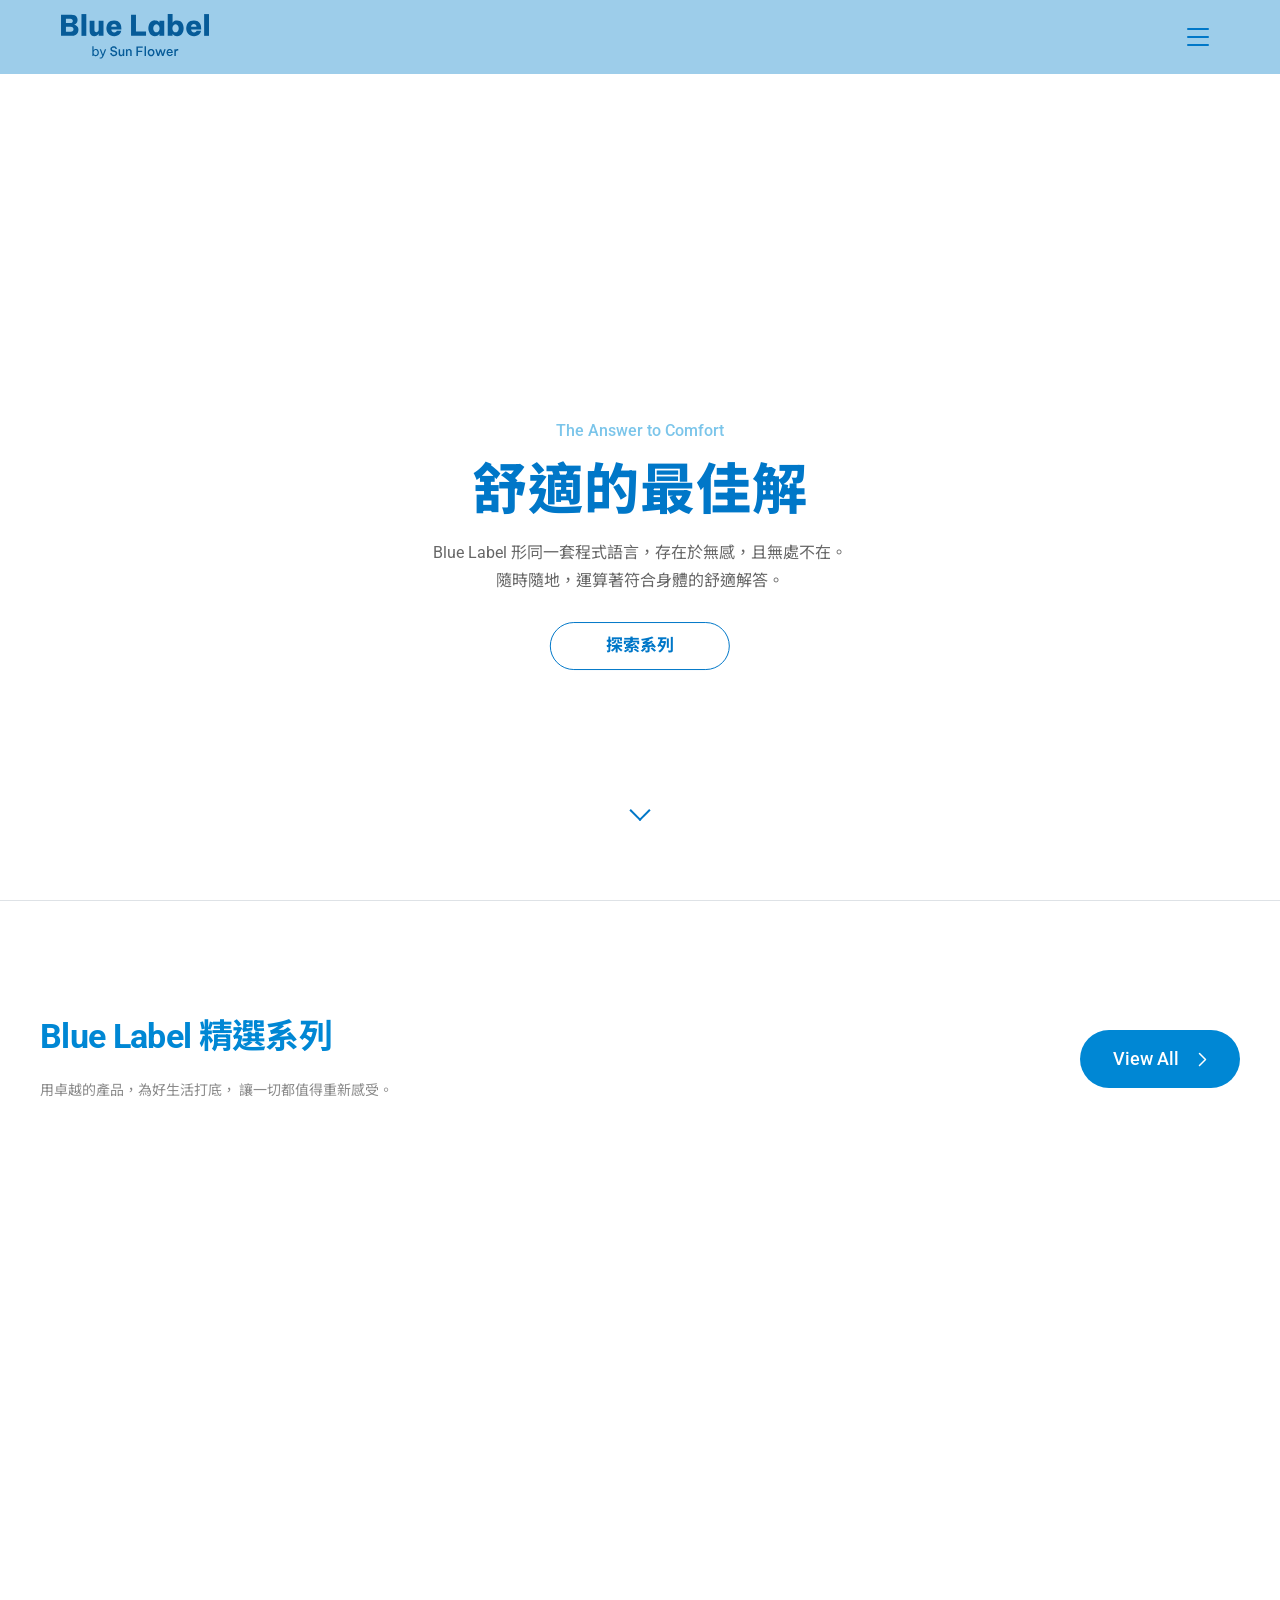
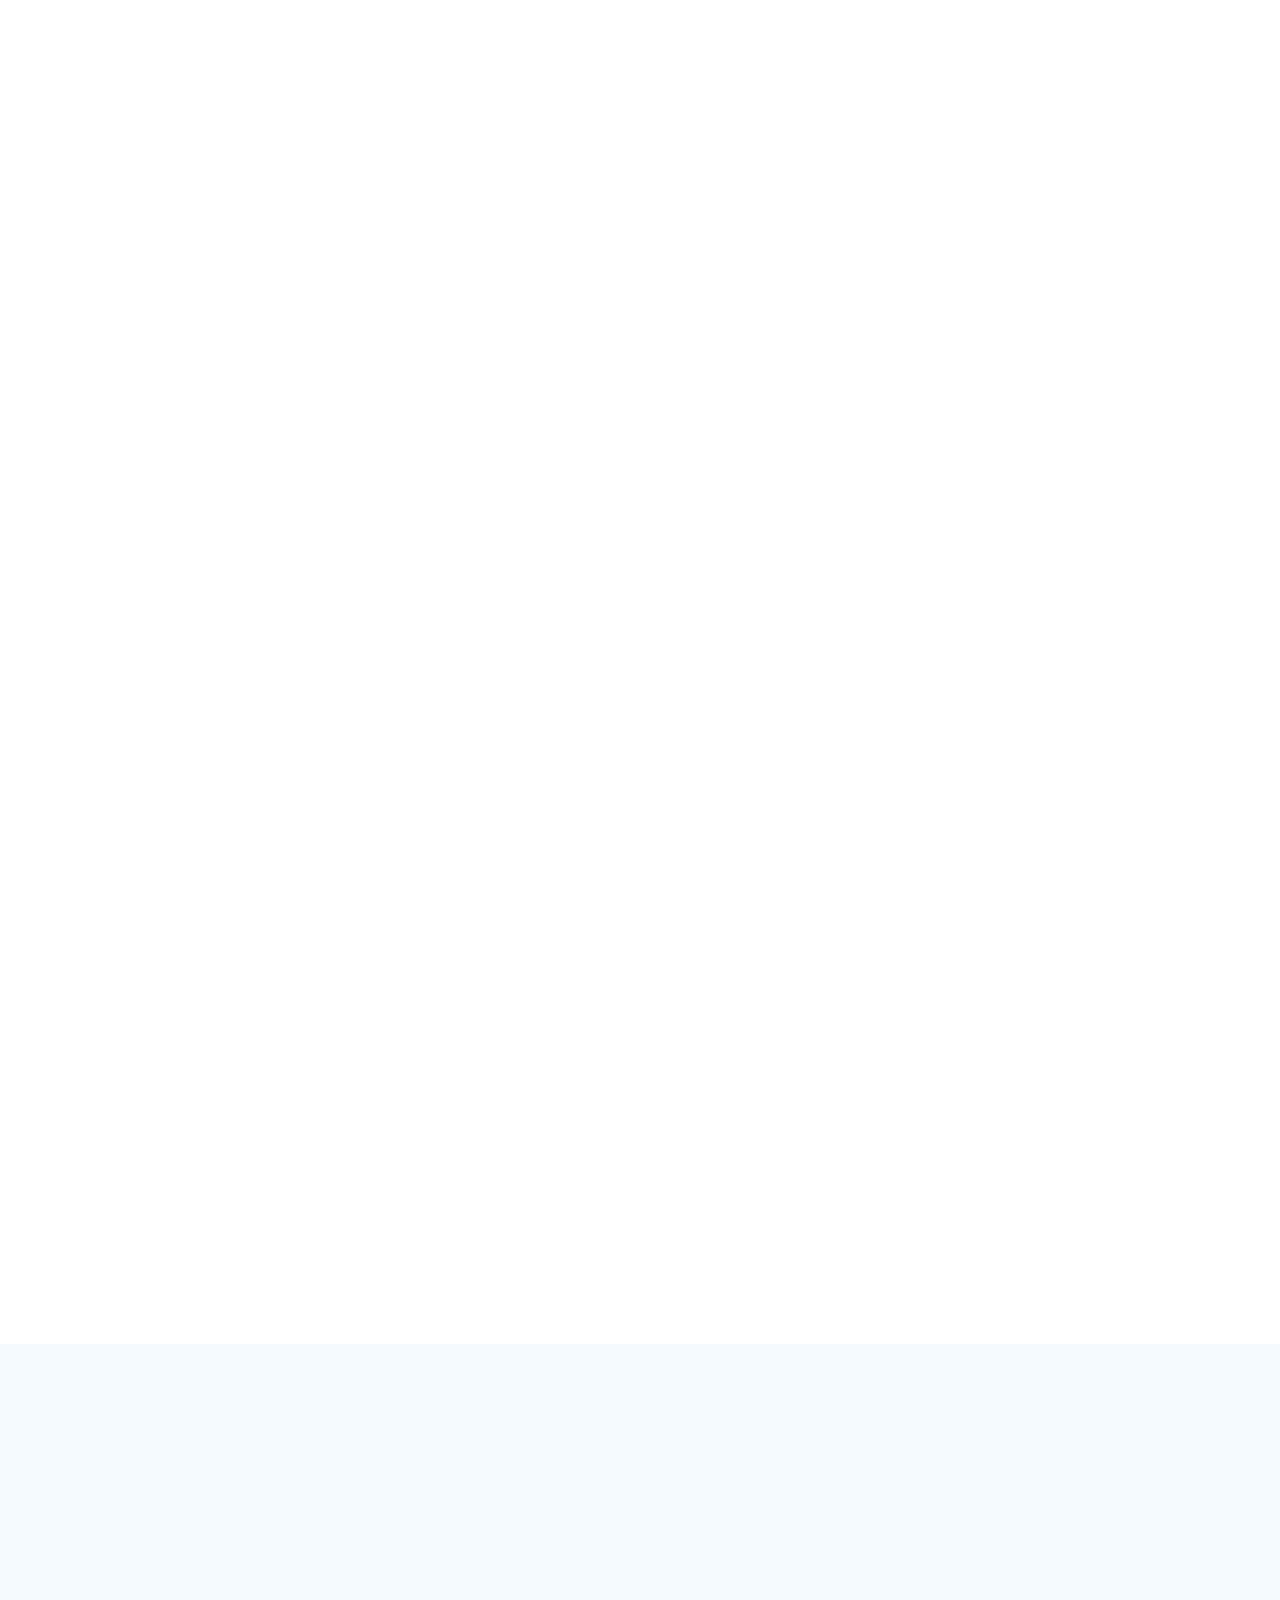
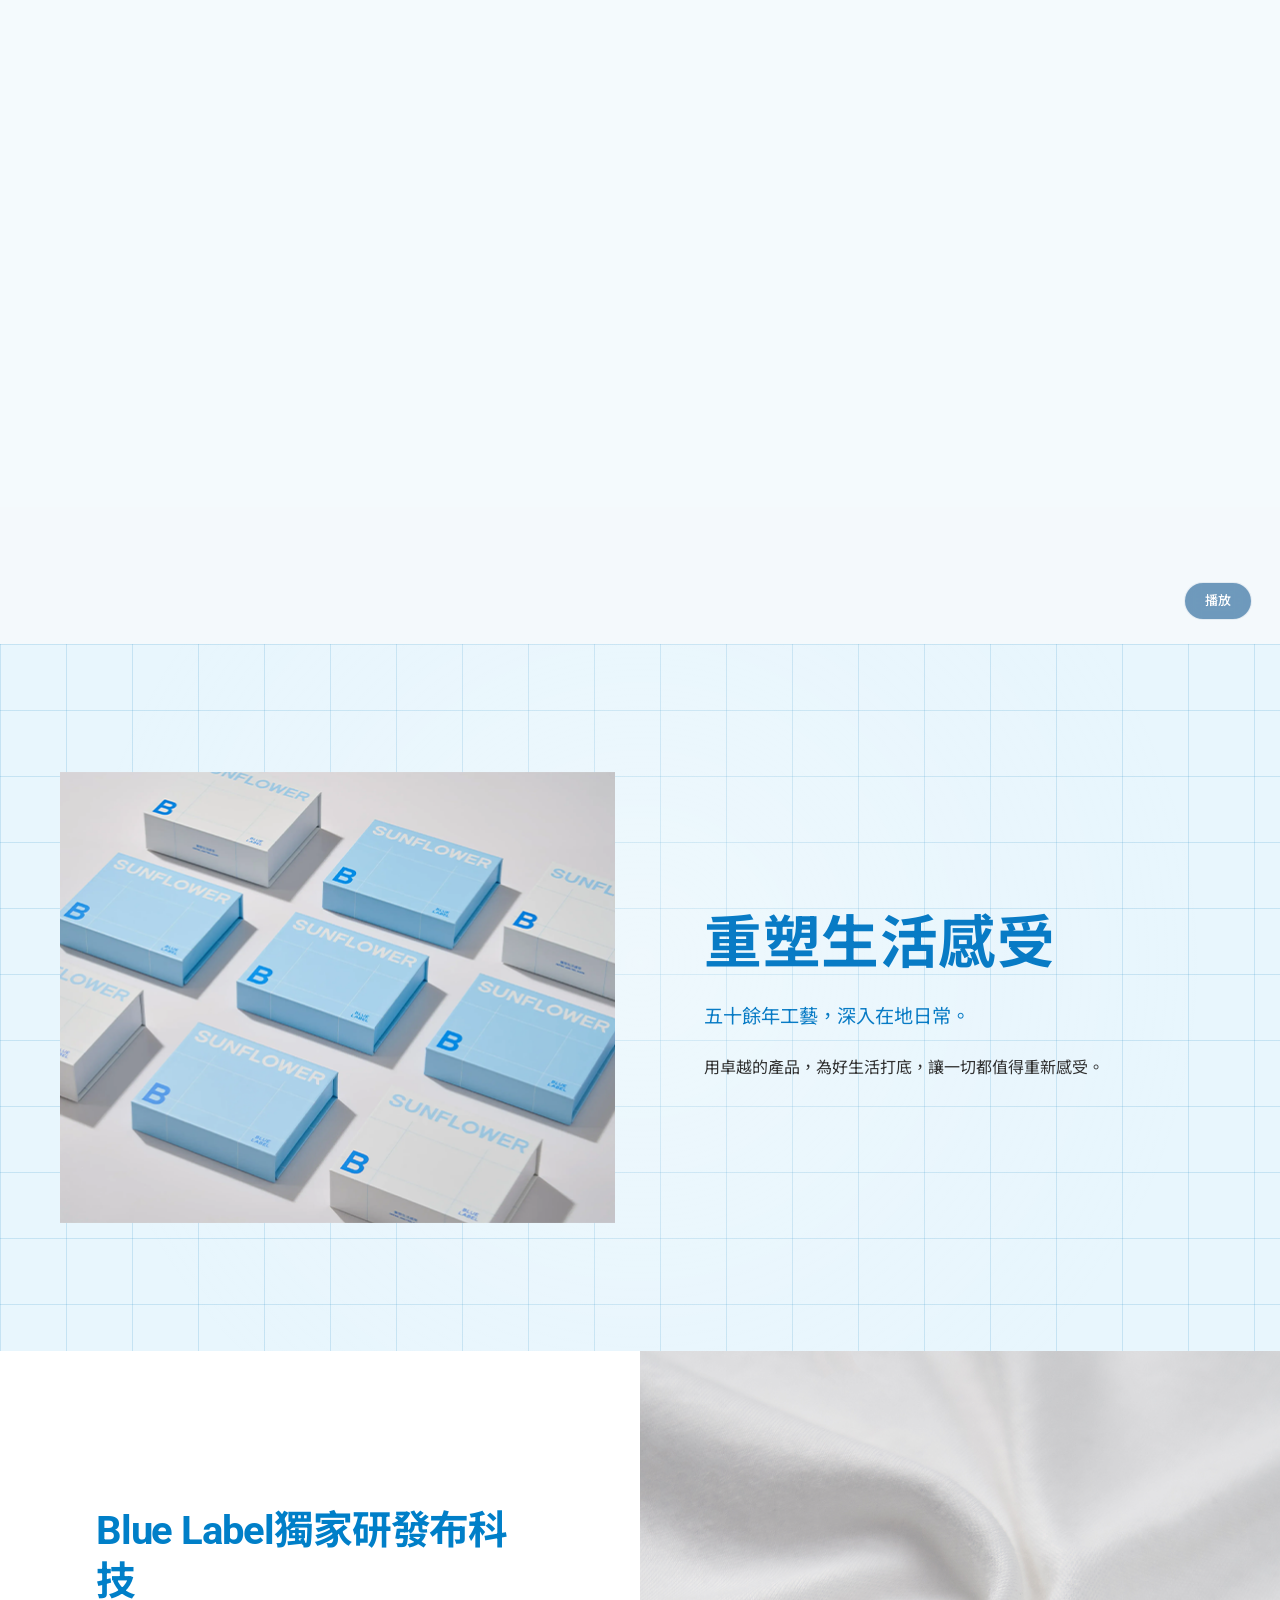
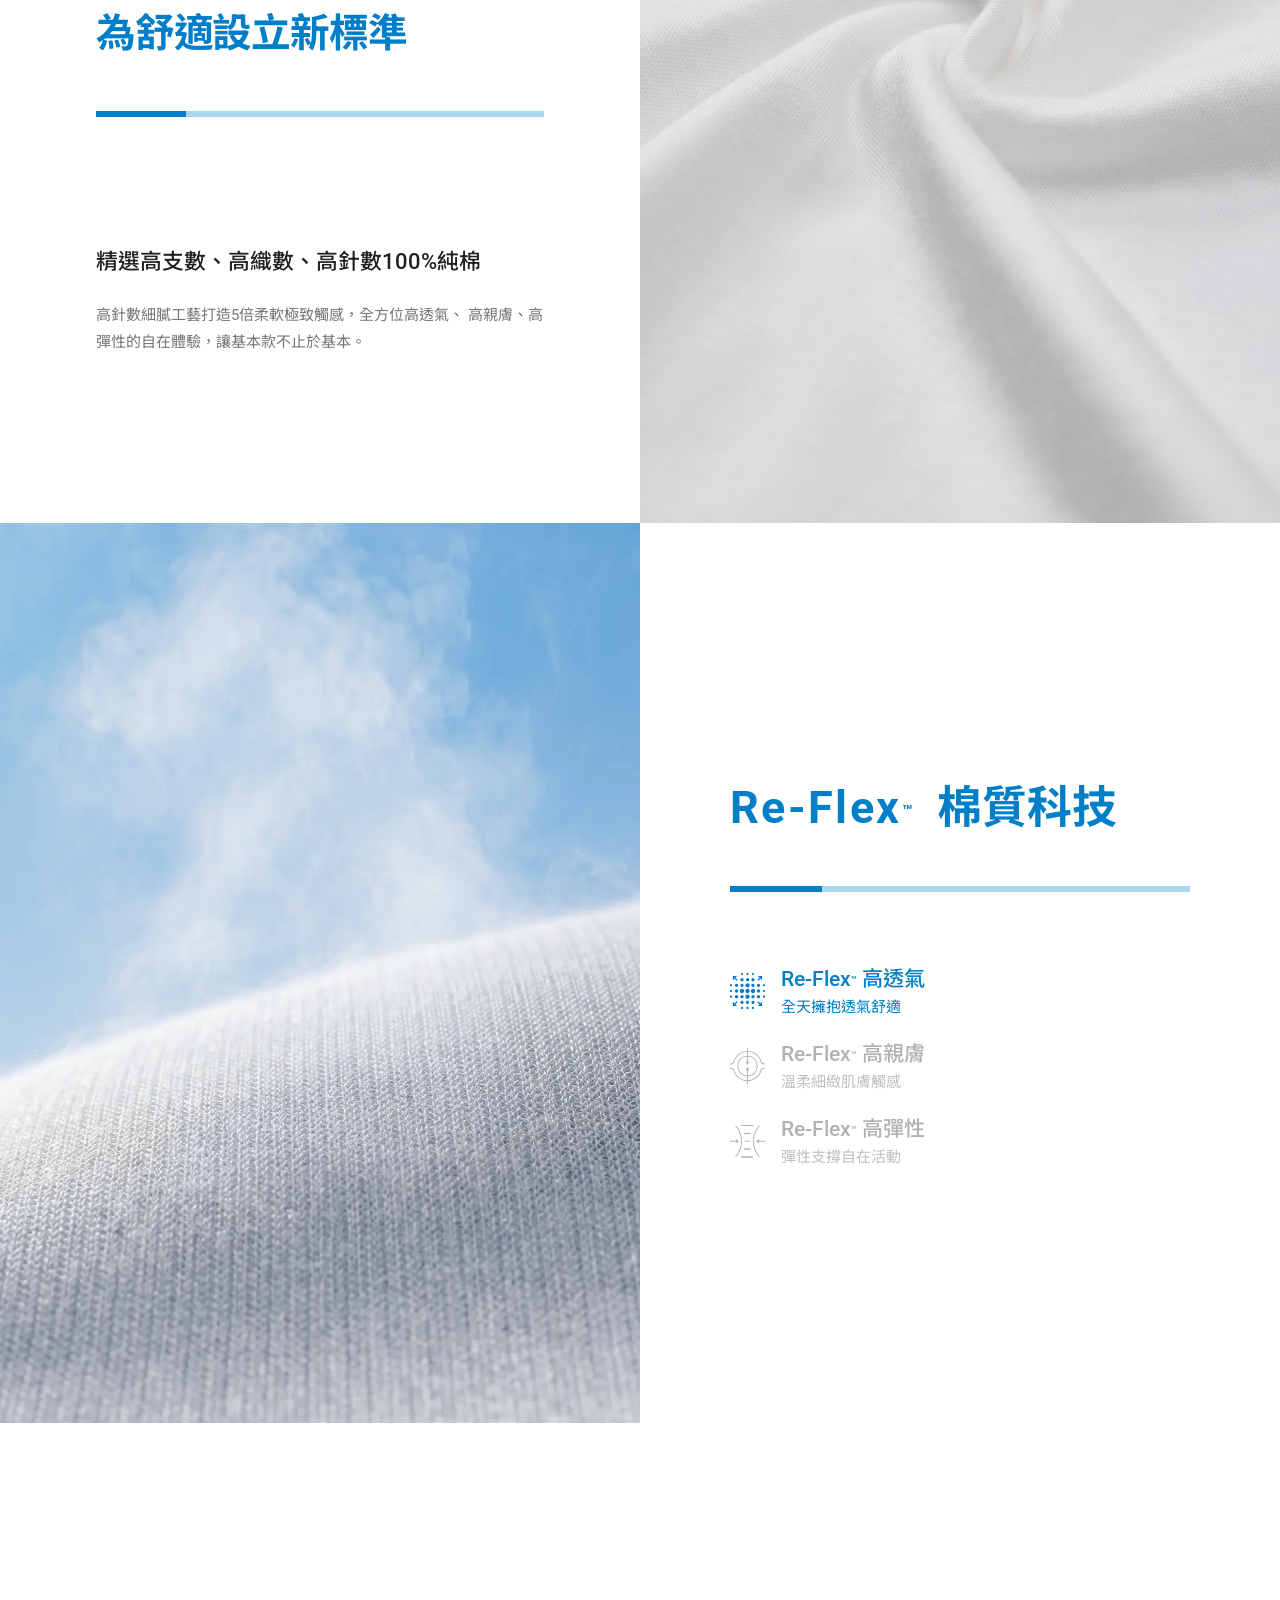
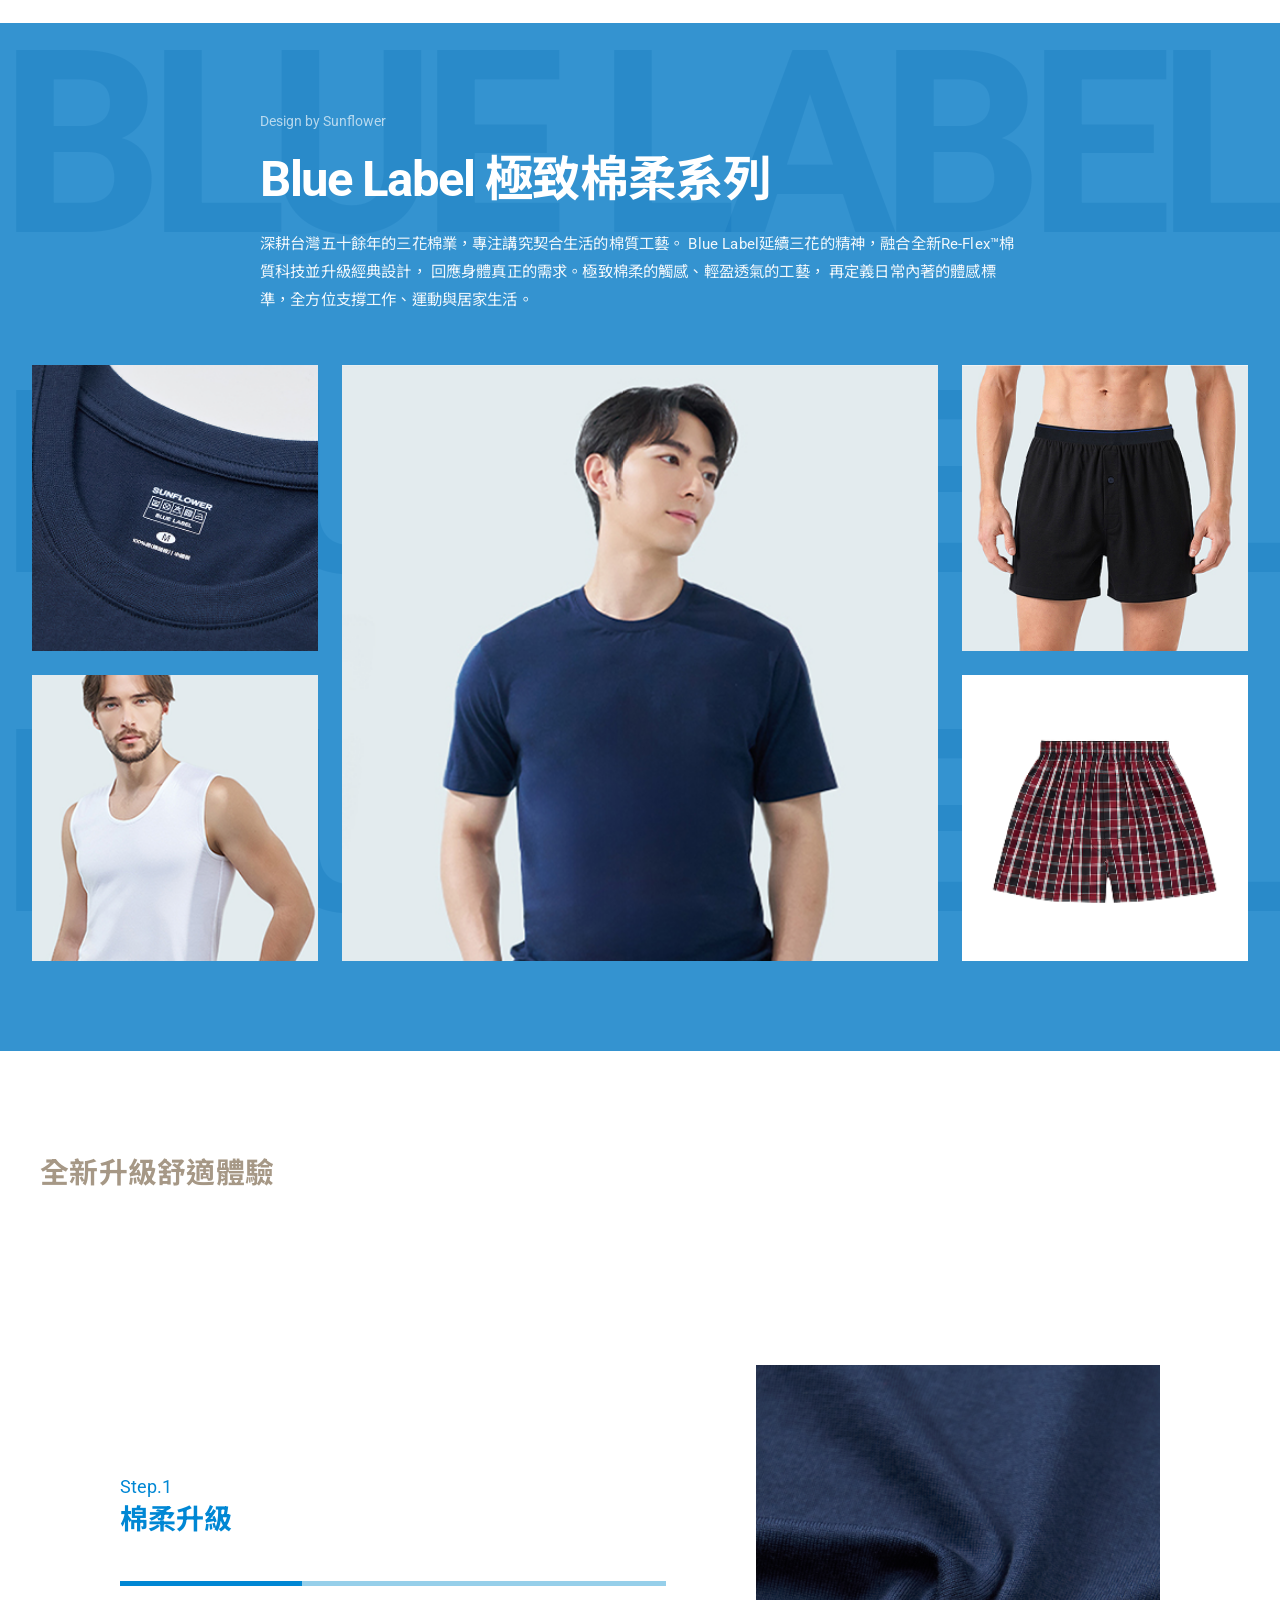
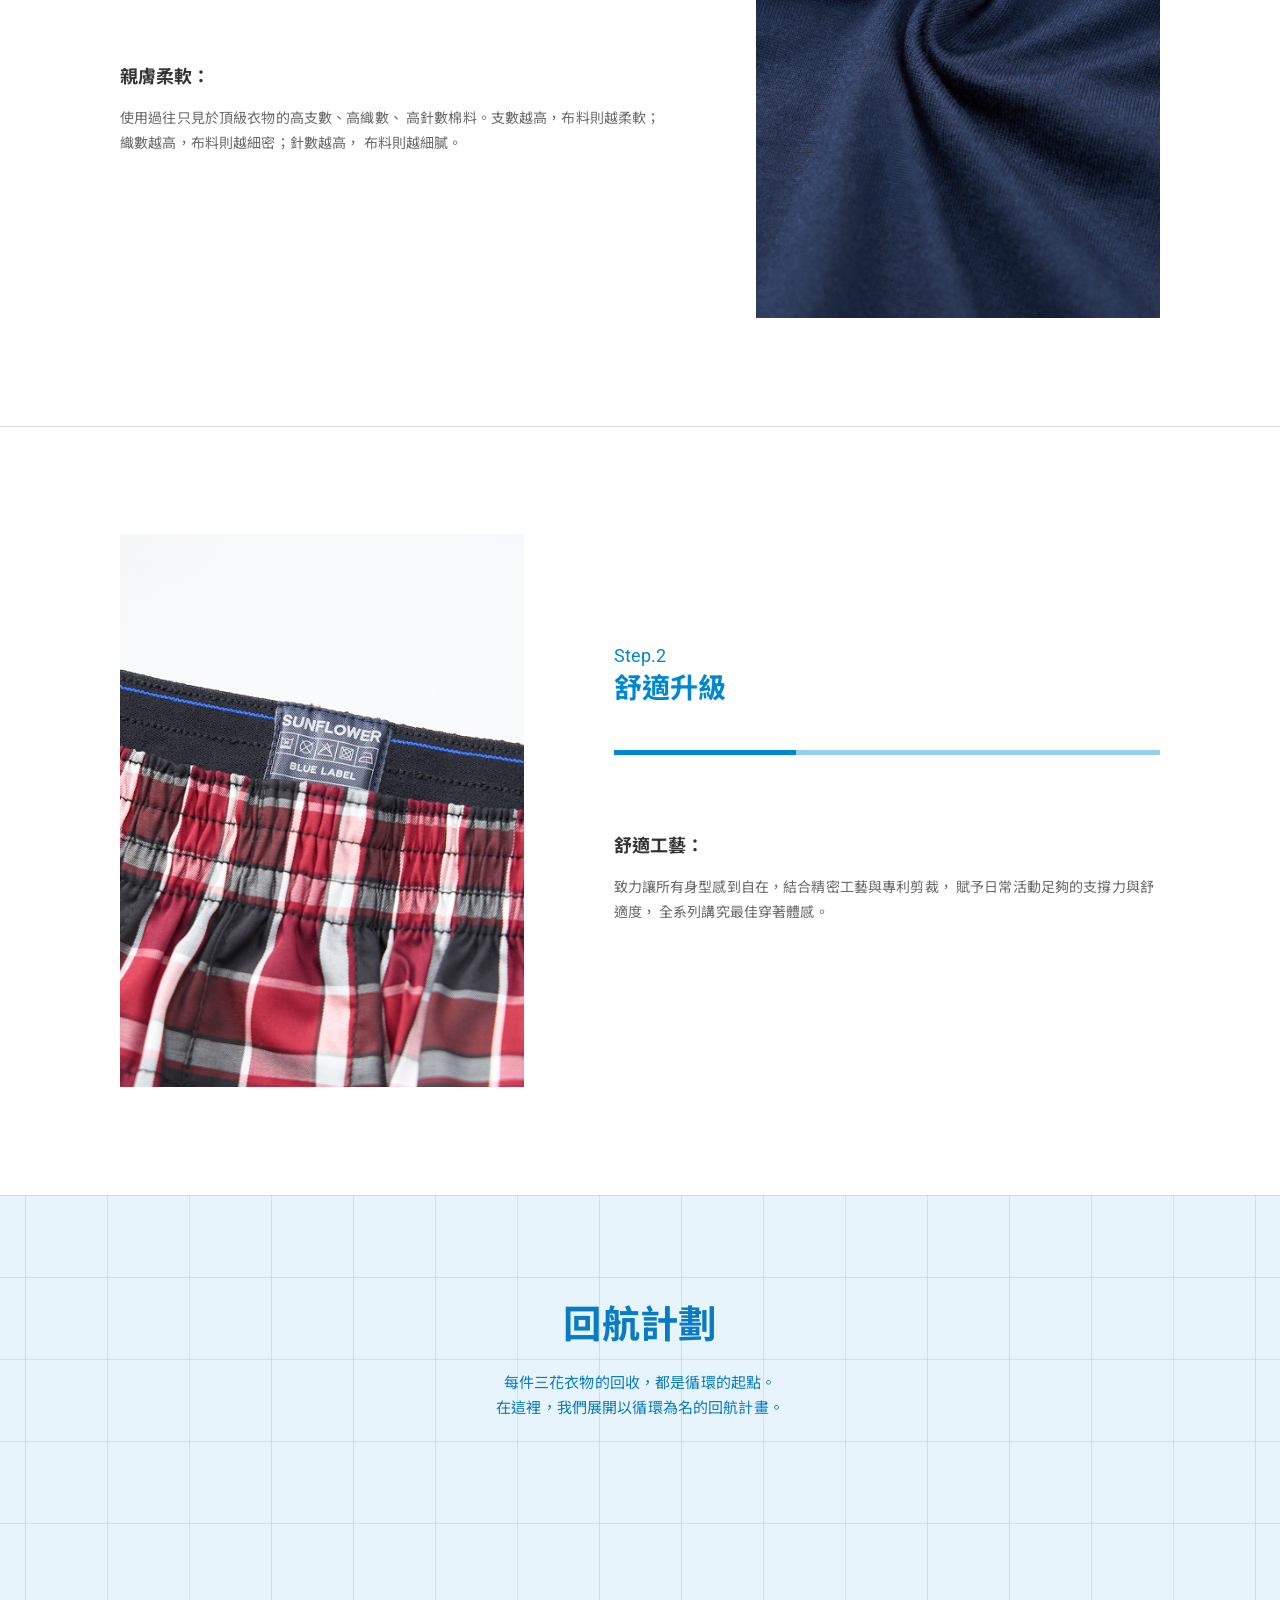
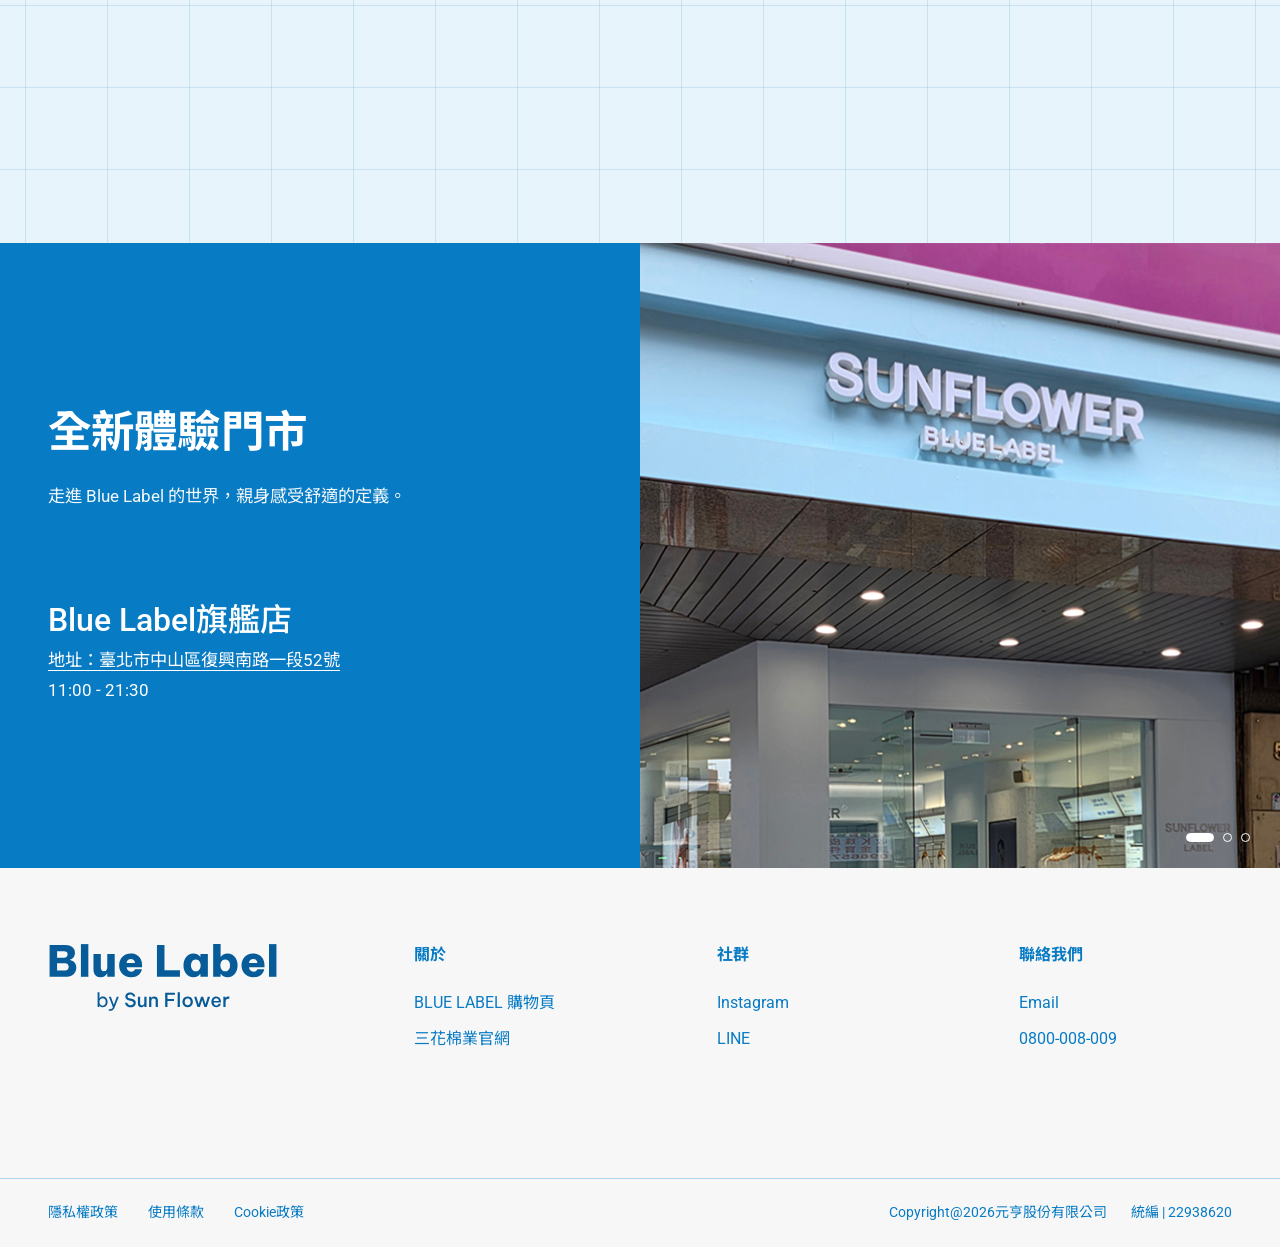
==== commit ebdcba39: "0806修正＿v2" ====
--- a/src/html/index-sf.html
+++ b/src/html/index-sf.html
@@ -80,6 +80,332 @@
         >
           <span></span>
         </a>
+      </section>
+
+      <!-- 產品區塊 -->
+      <section class="sfb-featured-products border-top" data-sfb-featured-products>
+        <div class="sfb-featured-products__inner">
+          <!-- Header -->
+          <header class="sfb-featured-products__header">
+            <div class="sfb-featured-products__heading-group">
+              <h2 class="sfb-featured-products__title">
+                Blue Label 精選系列
+              </h2>
+
+              <p class="sfb-featured-products__description">
+                用卓越的產品，為好生活打底，
+                讓一切都值得重新感受。
+              </p>
+            </div>
+
+            <a
+              class="sfb-featured-products__view-all"
+              href="#"
+              aria-label="查看全部 Blue Label 商品"
+            >
+              <span>View All</span>
+
+              <svg
+                viewBox="0 0 12 20"
+                aria-hidden="true"
+              >
+                <path
+                  d="M2 2L10 10L2 18"
+                  fill="none"
+                  stroke="currentColor"
+                  stroke-width="2"
+                  stroke-linecap="round"
+                  stroke-linejoin="round"
+                />
+              </svg>
+            </a>
+          </header>
+
+          <!-- Product Grid / Mobile Slider -->
+          <div class="sfb-featured-products__viewport">
+            <div class="sfb-featured-products__grid">
+              <!-- Product 1 -->
+              <article
+                class="sfb-featured-product"
+                data-sfb-featured-product
+              >
+                <a
+                  class="sfb-featured-product__link"
+                  href="#" target='_blank'
+                >
+                  <div class="sfb-featured-product__image">
+                    <img
+                      src="../images/pro/pro01.png"
+                      alt="極致棉柔內衣"
+                    >
+                  </div>
+
+                  <div class="sfb-featured-product__content">
+                    <h3 class="sfb-featured-product__title">
+                      極致棉柔內衣
+                    </h3>
+
+                    <p class="sfb-featured-product__description">
+                      輕盈透氣的工藝
+                    </p>
+                  </div>
+                </a>
+
+                <a
+                  class="sfb-featured-product__button"
+                  href="#" target='_blank'
+                >
+                  立即購買
+                </a>
+              </article>
+
+              <!-- Product 2 -->
+              <article
+                class="sfb-featured-product"
+                data-sfb-featured-product
+              >
+                <a
+                  class="sfb-featured-product__link"
+                  href="#" target='_blank'
+                >
+                  <div class="sfb-featured-product__image">
+                    <img
+                      src="../images/pro/pro02.png"
+                      alt="極致棉柔平口褲"
+                    >
+                  </div>
+
+                  <div class="sfb-featured-product__content">
+                    <h3 class="sfb-featured-product__title">
+                      極致棉柔平口褲
+                    </h3>
+
+                    <p class="sfb-featured-product__description">
+                      給生活一件新標準
+                    </p>
+                  </div>
+                </a>
+
+                <a
+                  class="sfb-featured-product__button"
+                  href="#" target='_blank'
+                >
+                  立即購買
+                </a>
+              </article>
+
+              <!-- Product 3 -->
+              <article
+                class="sfb-featured-product"
+                data-sfb-featured-product
+              >
+                <a
+                  class="sfb-featured-product__link"
+                  href="#" target='_blank'
+                >
+                  <div class="sfb-featured-product__image">
+                    <img
+                      src="../images/pro/pro03.png"
+                      alt="極致棉柔針織平口褲"
+                    >
+                  </div>
+
+                  <div class="sfb-featured-product__content">
+                    <h3 class="sfb-featured-product__title">
+                      極致棉柔針織平口褲
+                    </h3>
+
+                    <p class="sfb-featured-product__description">
+                      極致觸感，舒適本質
+                    </p>
+                  </div>
+                </a>
+
+                <a
+                  class="sfb-featured-product__button"
+                  href="#" target='_blank'
+                >
+                  立即購買
+                </a>
+              </article>
+
+              <!-- Product 4 -->
+              <article
+                class="sfb-featured-product"
+                data-sfb-featured-product
+              >
+                <a
+                  class="sfb-featured-product__link"
+                  href="#" target='_blank'
+                >
+                  <div class="sfb-featured-product__image">
+                    <img
+                      src="../images/pro/pro04.png"
+                      alt="極致棉柔短袖T恤"
+                    >
+                  </div>
+
+                  <div class="sfb-featured-product__content">
+                    <h3 class="sfb-featured-product__title">
+                      極致棉柔短袖T恤
+                    </h3>
+
+                    <p class="sfb-featured-product__description">
+                      必備升級基本款
+                    </p>
+                  </div>
+                </a>
+
+                <a
+                  class="sfb-featured-product__button"
+                  href="#" target='_blank'
+                >
+                  立即購買
+                </a>
+              </article>
+
+              <!-- Product 5 -->
+              <article
+                class="sfb-featured-product"
+                data-sfb-featured-product
+              >
+                <a
+                  class="sfb-featured-product__link"
+                  href="#" target='_blank'
+                >
+                  <div class="sfb-featured-product__image">
+                    <img
+                      src="../images/pro/pro01.png"
+                      alt="極致棉柔短褲"
+                    >
+                  </div>
+
+                  <div class="sfb-featured-product__content">
+                    <h3 class="sfb-featured-product__title">
+                      極致棉柔短褲
+                    </h3>
+
+                    <p class="sfb-featured-product__description">
+                      平衡舒適與質感
+                    </p>
+                  </div>
+                </a>
+
+                <a
+                  class="sfb-featured-product__button"
+                  href="#" target='_blank'
+                >
+                  立即購買
+                </a>
+              </article>
+
+              <!-- Product 6 -->
+              <article
+                class="sfb-featured-product"
+                data-sfb-featured-product
+              >
+                <a
+                  class="sfb-featured-product__link"
+                  href="#" target='_blank'
+                >
+                  <div class="sfb-featured-product__image">
+                    <img
+                      src="../images/pro/pro02.png"
+                      alt="極致棉柔短袖T恤"
+                    >
+                  </div>
+
+                  <div class="sfb-featured-product__content">
+                    <h3 class="sfb-featured-product__title">
+                      極致棉柔短袖T恤
+                    </h3>
+
+                    <p class="sfb-featured-product__description">
+                      設計最百搭的經典服飾
+                    </p>
+                  </div>
+                </a>
+
+                <a
+                  class="sfb-featured-product__button"
+                  href="#" target='_blank'
+                >
+                  立即購買
+                </a>
+              </article>
+
+              <!-- Product 7 -->
+              <article
+                class="sfb-featured-product"
+                data-sfb-featured-product
+              >
+                <a
+                  class="sfb-featured-product__link"
+                  href="#" target='_blank'
+                >
+                  <div class="sfb-featured-product__image">
+                    <img
+                      src="../images/pro/pro03.png"
+                      alt="極致棉柔平口褲"
+                    >
+                  </div>
+
+                  <div class="sfb-featured-product__content">
+                    <h3 class="sfb-featured-product__title">
+                      極致棉柔平口褲
+                    </h3>
+
+                    <p class="sfb-featured-product__description">
+                      給生活一件新標準
+                    </p>
+                  </div>
+                </a>
+
+                <a
+                  class="sfb-featured-product__button"
+                  href="#" target='_blank'
+                >
+                  立即購買
+                </a>
+              </article>
+
+              <!-- Product 8 -->
+              <article
+                class="sfb-featured-product"
+                data-sfb-featured-product
+              >
+                <a
+                  class="sfb-featured-product__link"
+                  href="#" target='_blank'
+                >
+                  <div class="sfb-featured-product__image">
+                    <img
+                      src="../images/pro/pro04.png"
+                      alt="極致棉柔內衣"
+                    >
+                  </div>
+
+                  <div class="sfb-featured-product__content">
+                    <h3 class="sfb-featured-product__title">
+                      極致棉柔內衣
+                    </h3>
+
+                    <p class="sfb-featured-product__description">
+                      輕盈透氣的工藝
+                    </p>
+                  </div>
+                </a>
+
+                <a
+                  class="sfb-featured-product__button"
+                  href="#" target='_blank'
+                >
+                  立即購買
+                </a>
+              </article>
+            </div>
+          </div>
+        </div>
       </section>
 
 
@@ -865,333 +1191,6 @@
       </section>
 
 
-      <!-- 產品區塊 -->
-      <section class="sfb-featured-products border-top" data-sfb-featured-products>
-        <div class="sfb-featured-products__inner">
-          <!-- Header -->
-          <header class="sfb-featured-products__header">
-            <div class="sfb-featured-products__heading-group">
-              <h2 class="sfb-featured-products__title">
-                Blue Label 精選系列
-              </h2>
-
-              <p class="sfb-featured-products__description">
-                用卓越的產品，為好生活打底，
-                讓一切都值得重新感受。
-              </p>
-            </div>
-
-            <a
-              class="sfb-featured-products__view-all"
-              href="#"
-              aria-label="查看全部 Blue Label 商品"
-            >
-              <span>View All</span>
-
-              <svg
-                viewBox="0 0 12 20"
-                aria-hidden="true"
-              >
-                <path
-                  d="M2 2L10 10L2 18"
-                  fill="none"
-                  stroke="currentColor"
-                  stroke-width="2"
-                  stroke-linecap="round"
-                  stroke-linejoin="round"
-                />
-              </svg>
-            </a>
-          </header>
-
-          <!-- Product Grid / Mobile Slider -->
-          <div class="sfb-featured-products__viewport">
-            <div class="sfb-featured-products__grid">
-              <!-- Product 1 -->
-              <article
-                class="sfb-featured-product"
-                data-sfb-featured-product
-              >
-                <a
-                  class="sfb-featured-product__link"
-                  href="#" target='_blank'
-                >
-                  <div class="sfb-featured-product__image">
-                    <img
-                      src="../images/pro/pro01.png"
-                      alt="極致棉柔內衣"
-                    >
-                  </div>
-
-                  <div class="sfb-featured-product__content">
-                    <h3 class="sfb-featured-product__title">
-                      極致棉柔內衣
-                    </h3>
-
-                    <p class="sfb-featured-product__description">
-                      輕盈透氣的工藝
-                    </p>
-                  </div>
-                </a>
-
-                <a
-                  class="sfb-featured-product__button"
-                  href="#" target='_blank'
-                >
-                  立即購買
-                </a>
-              </article>
-
-              <!-- Product 2 -->
-              <article
-                class="sfb-featured-product"
-                data-sfb-featured-product
-              >
-                <a
-                  class="sfb-featured-product__link"
-                  href="#" target='_blank'
-                >
-                  <div class="sfb-featured-product__image">
-                    <img
-                      src="../images/pro/pro02.png"
-                      alt="極致棉柔平口褲"
-                    >
-                  </div>
-
-                  <div class="sfb-featured-product__content">
-                    <h3 class="sfb-featured-product__title">
-                      極致棉柔平口褲
-                    </h3>
-
-                    <p class="sfb-featured-product__description">
-                      給生活一件新標準
-                    </p>
-                  </div>
-                </a>
-
-                <a
-                  class="sfb-featured-product__button"
-                  href="#" target='_blank'
-                >
-                  立即購買
-                </a>
-              </article>
-
-              <!-- Product 3 -->
-              <article
-                class="sfb-featured-product"
-                data-sfb-featured-product
-              >
-                <a
-                  class="sfb-featured-product__link"
-                  href="#" target='_blank'
-                >
-                  <div class="sfb-featured-product__image">
-                    <img
-                      src="../images/pro/pro03.png"
-                      alt="極致棉柔針織平口褲"
-                    >
-                  </div>
-
-                  <div class="sfb-featured-product__content">
-                    <h3 class="sfb-featured-product__title">
-                      極致棉柔針織平口褲
-                    </h3>
-
-                    <p class="sfb-featured-product__description">
-                      極致觸感，舒適本質
-                    </p>
-                  </div>
-                </a>
-
-                <a
-                  class="sfb-featured-product__button"
-                  href="#" target='_blank'
-                >
-                  立即購買
-                </a>
-              </article>
-
-              <!-- Product 4 -->
-              <article
-                class="sfb-featured-product"
-                data-sfb-featured-product
-              >
-                <a
-                  class="sfb-featured-product__link"
-                  href="#" target='_blank'
-                >
-                  <div class="sfb-featured-product__image">
-                    <img
-                      src="../images/pro/pro04.png"
-                      alt="極致棉柔短袖T恤"
-                    >
-                  </div>
-
-                  <div class="sfb-featured-product__content">
-                    <h3 class="sfb-featured-product__title">
-                      極致棉柔短袖T恤
-                    </h3>
-
-                    <p class="sfb-featured-product__description">
-                      必備升級基本款
-                    </p>
-                  </div>
-                </a>
-
-                <a
-                  class="sfb-featured-product__button"
-                  href="#" target='_blank'
-                >
-                  立即購買
-                </a>
-              </article>
-
-              <!-- Product 5 -->
-              <article
-                class="sfb-featured-product"
-                data-sfb-featured-product
-              >
-                <a
-                  class="sfb-featured-product__link"
-                  href="#" target='_blank'
-                >
-                  <div class="sfb-featured-product__image">
-                    <img
-                      src="../images/pro/pro01.png"
-                      alt="極致棉柔短褲"
-                    >
-                  </div>
-
-                  <div class="sfb-featured-product__content">
-                    <h3 class="sfb-featured-product__title">
-                      極致棉柔短褲
-                    </h3>
-
-                    <p class="sfb-featured-product__description">
-                      平衡舒適與質感
-                    </p>
-                  </div>
-                </a>
-
-                <a
-                  class="sfb-featured-product__button"
-                  href="#" target='_blank'
-                >
-                  立即購買
-                </a>
-              </article>
-
-              <!-- Product 6 -->
-              <article
-                class="sfb-featured-product"
-                data-sfb-featured-product
-              >
-                <a
-                  class="sfb-featured-product__link"
-                  href="#" target='_blank'
-                >
-                  <div class="sfb-featured-product__image">
-                    <img
-                      src="../images/pro/pro02.png"
-                      alt="極致棉柔短袖T恤"
-                    >
-                  </div>
-
-                  <div class="sfb-featured-product__content">
-                    <h3 class="sfb-featured-product__title">
-                      極致棉柔短袖T恤
-                    </h3>
-
-                    <p class="sfb-featured-product__description">
-                      設計最百搭的經典服飾
-                    </p>
-                  </div>
-                </a>
-
-                <a
-                  class="sfb-featured-product__button"
-                  href="#" target='_blank'
-                >
-                  立即購買
-                </a>
-              </article>
-
-              <!-- Product 7 -->
-              <article
-                class="sfb-featured-product"
-                data-sfb-featured-product
-              >
-                <a
-                  class="sfb-featured-product__link"
-                  href="#" target='_blank'
-                >
-                  <div class="sfb-featured-product__image">
-                    <img
-                      src="../images/pro/pro03.png"
-                      alt="極致棉柔平口褲"
-                    >
-                  </div>
-
-                  <div class="sfb-featured-product__content">
-                    <h3 class="sfb-featured-product__title">
-                      極致棉柔平口褲
-                    </h3>
-
-                    <p class="sfb-featured-product__description">
-                      給生活一件新標準
-                    </p>
-                  </div>
-                </a>
-
-                <a
-                  class="sfb-featured-product__button"
-                  href="#" target='_blank'
-                >
-                  立即購買
-                </a>
-              </article>
-
-              <!-- Product 8 -->
-              <article
-                class="sfb-featured-product"
-                data-sfb-featured-product
-              >
-                <a
-                  class="sfb-featured-product__link"
-                  href="#" target='_blank'
-                >
-                  <div class="sfb-featured-product__image">
-                    <img
-                      src="../images/pro/pro04.png"
-                      alt="極致棉柔內衣"
-                    >
-                  </div>
-
-                  <div class="sfb-featured-product__content">
-                    <h3 class="sfb-featured-product__title">
-                      極致棉柔內衣
-                    </h3>
-
-                    <p class="sfb-featured-product__description">
-                      輕盈透氣的工藝
-                    </p>
-                  </div>
-                </a>
-
-                <a
-                  class="sfb-featured-product__button"
-                  href="#" target='_blank'
-                >
-                  立即購買
-                </a>
-              </article>
-            </div>
-          </div>
-        </div>
-      </section>
-
-
       <!-- 回航計劃區塊 -->
       <section class="sfb-circular" data-sfb-circular>
         <div class="sfb-circular__inner">
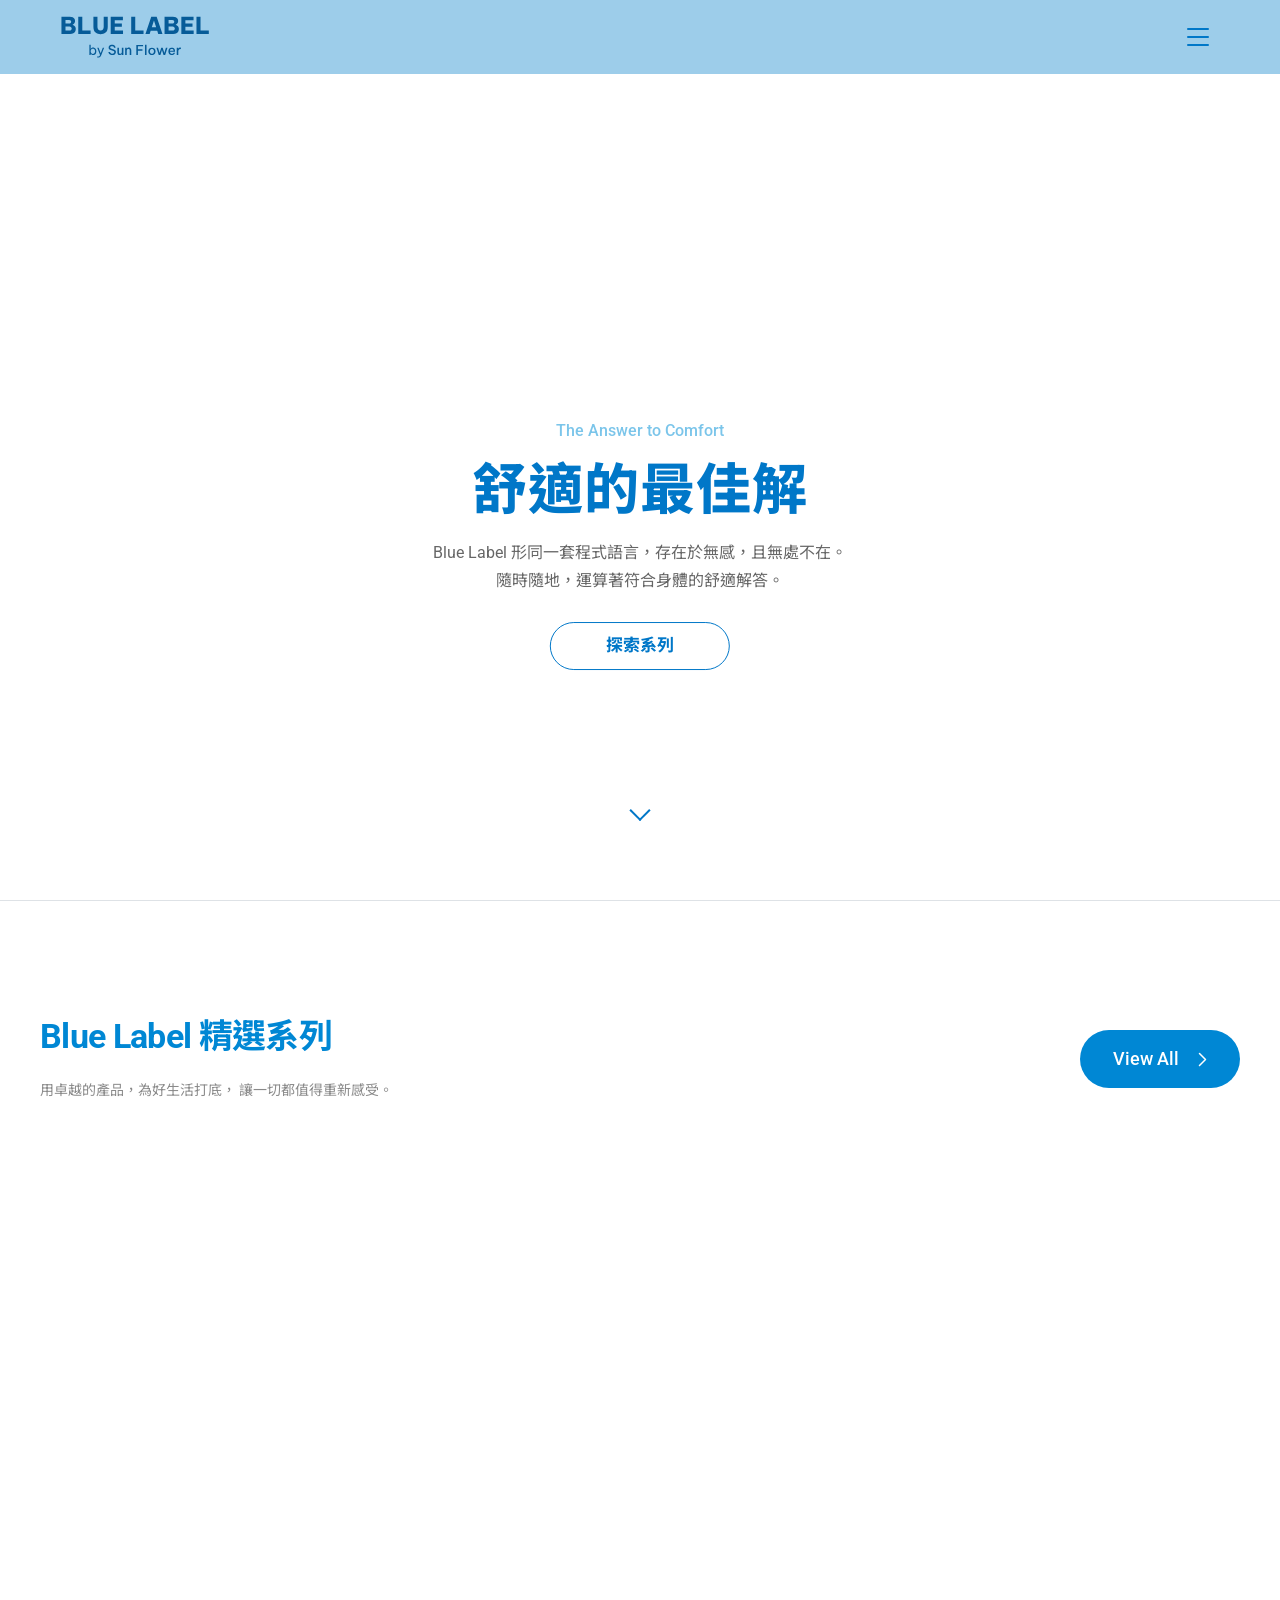
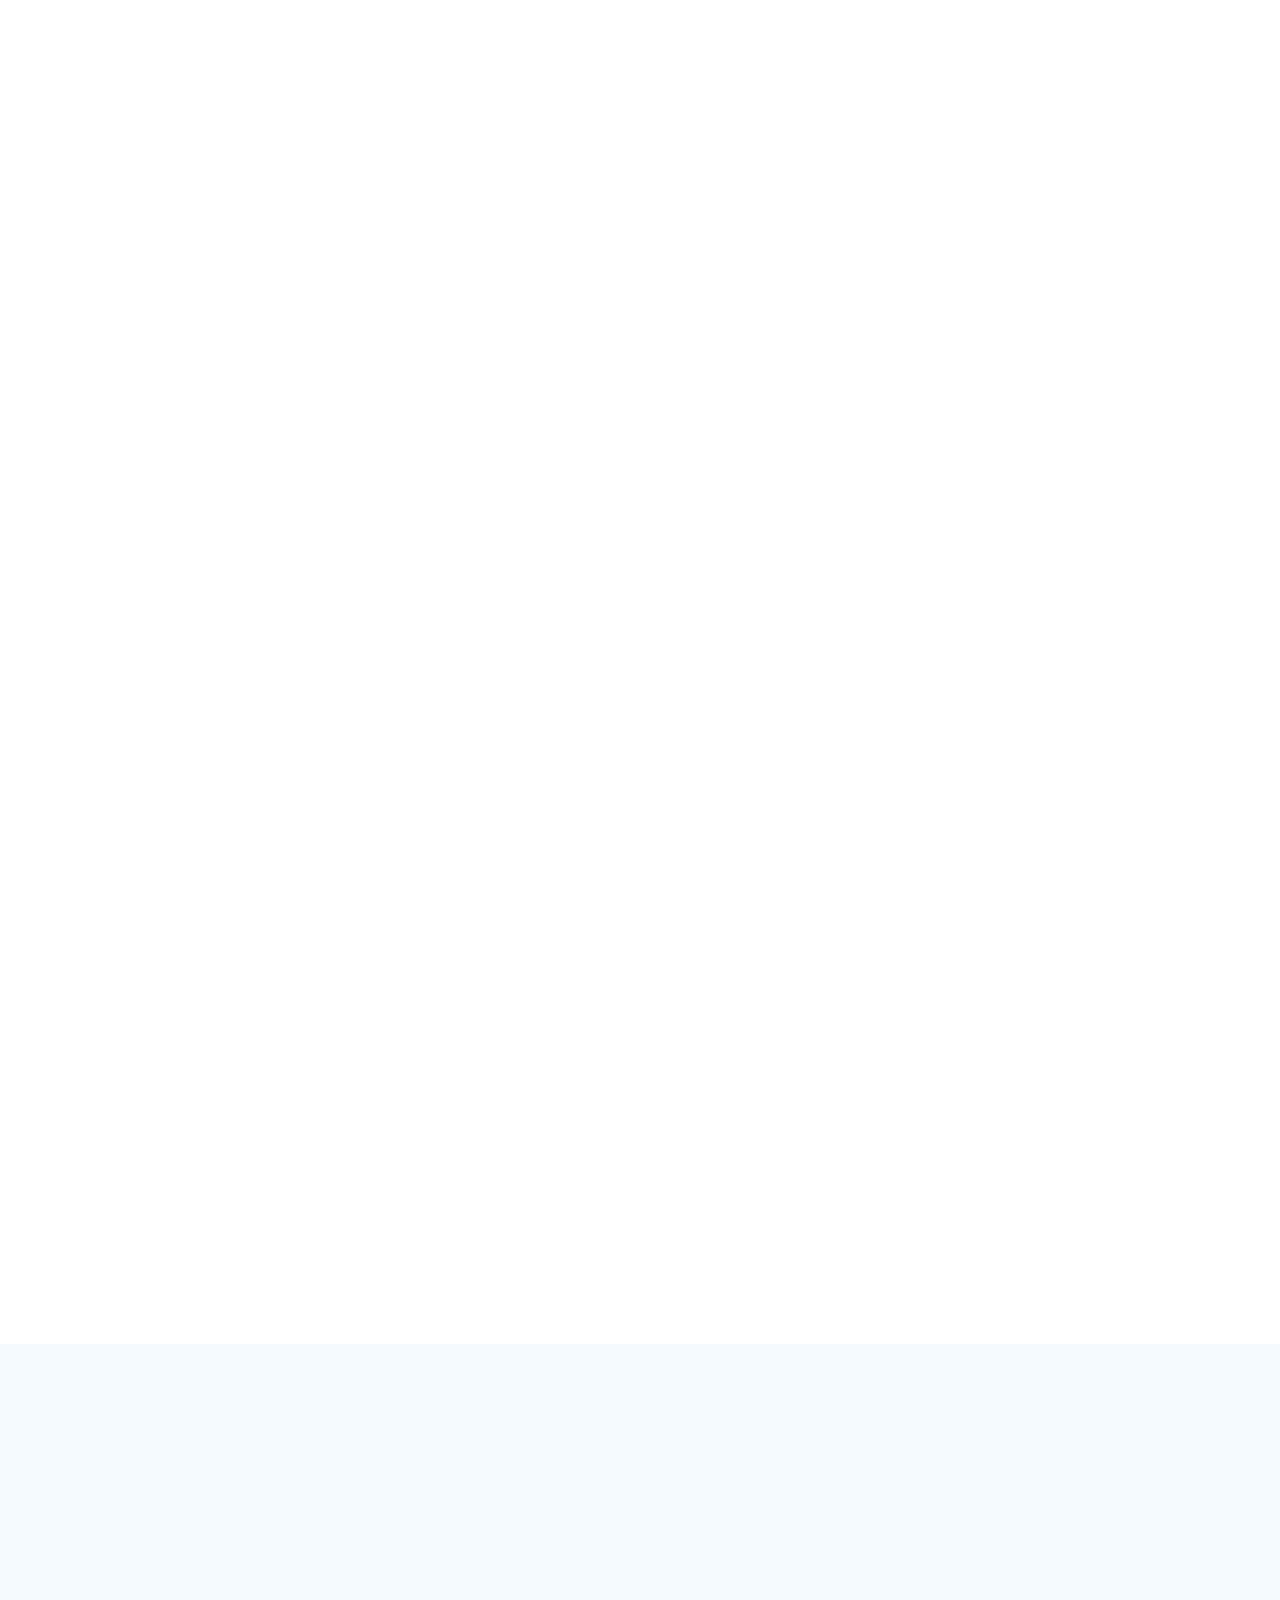
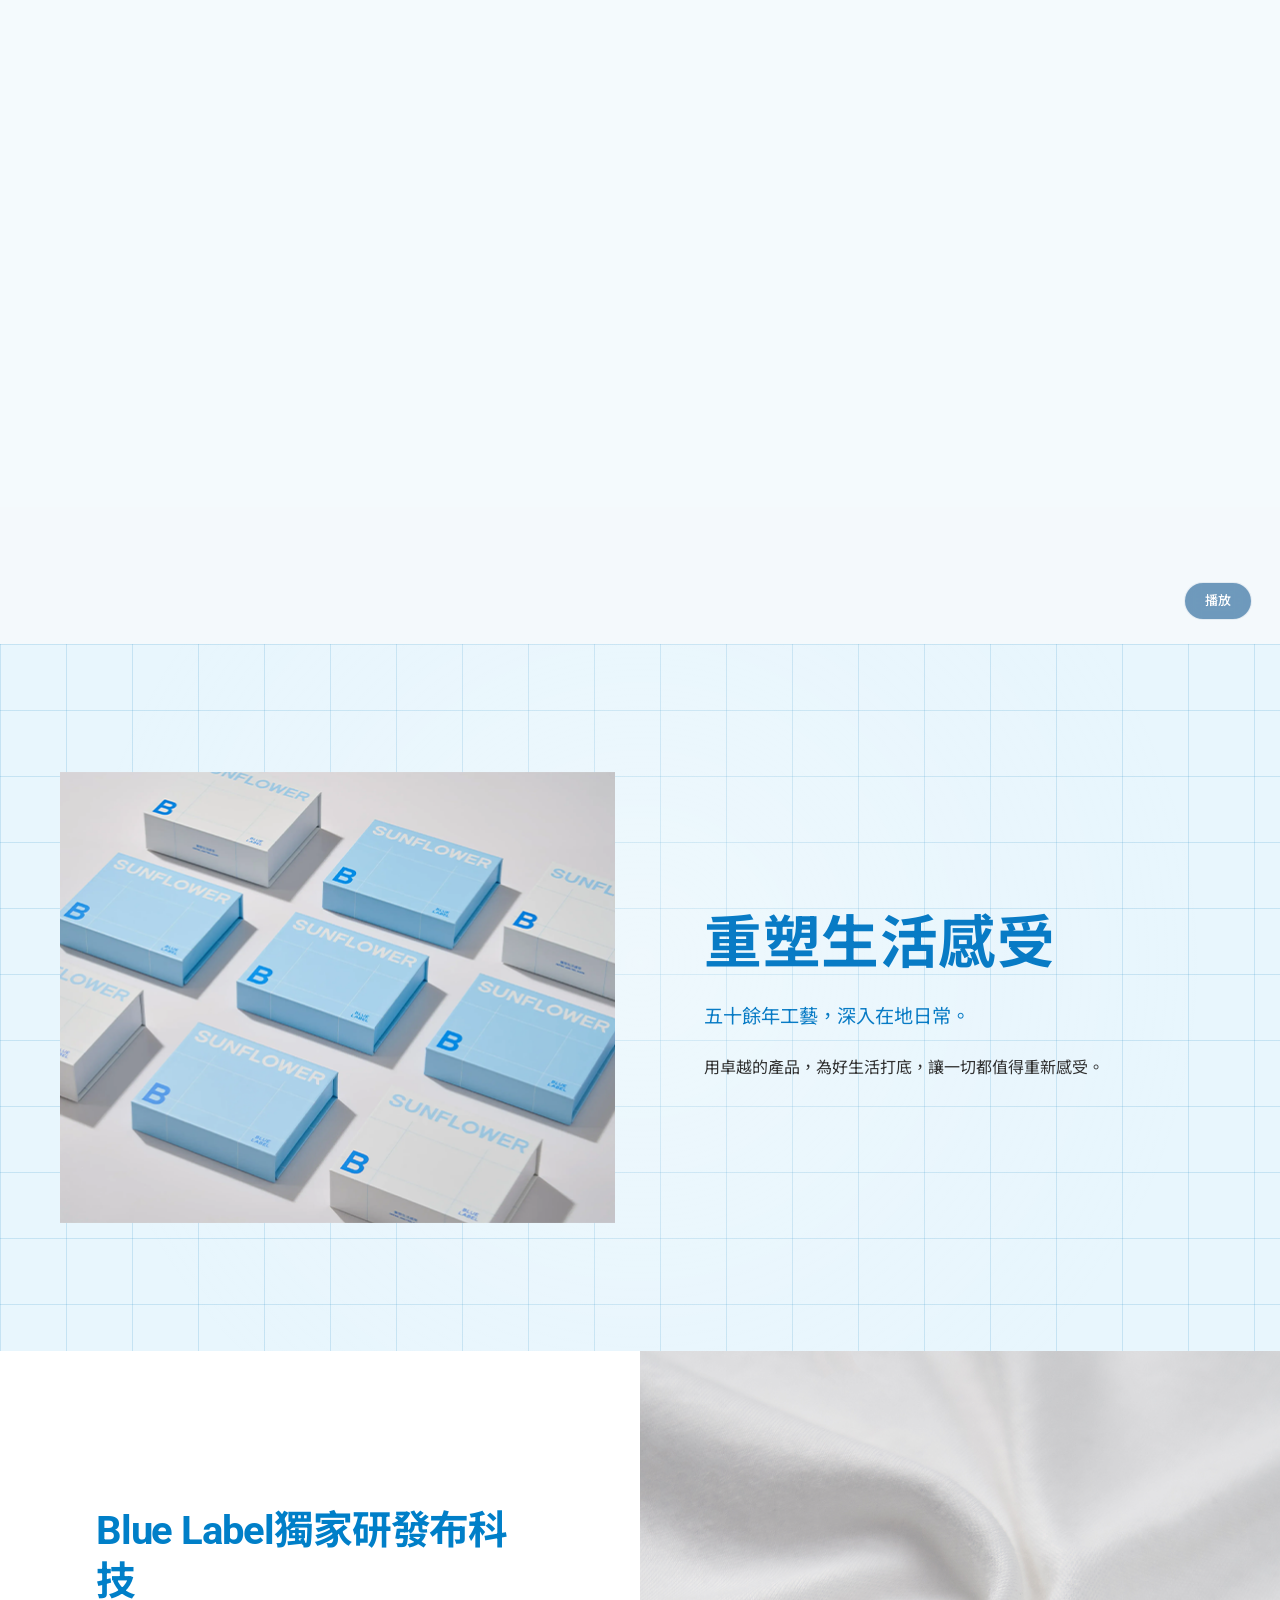
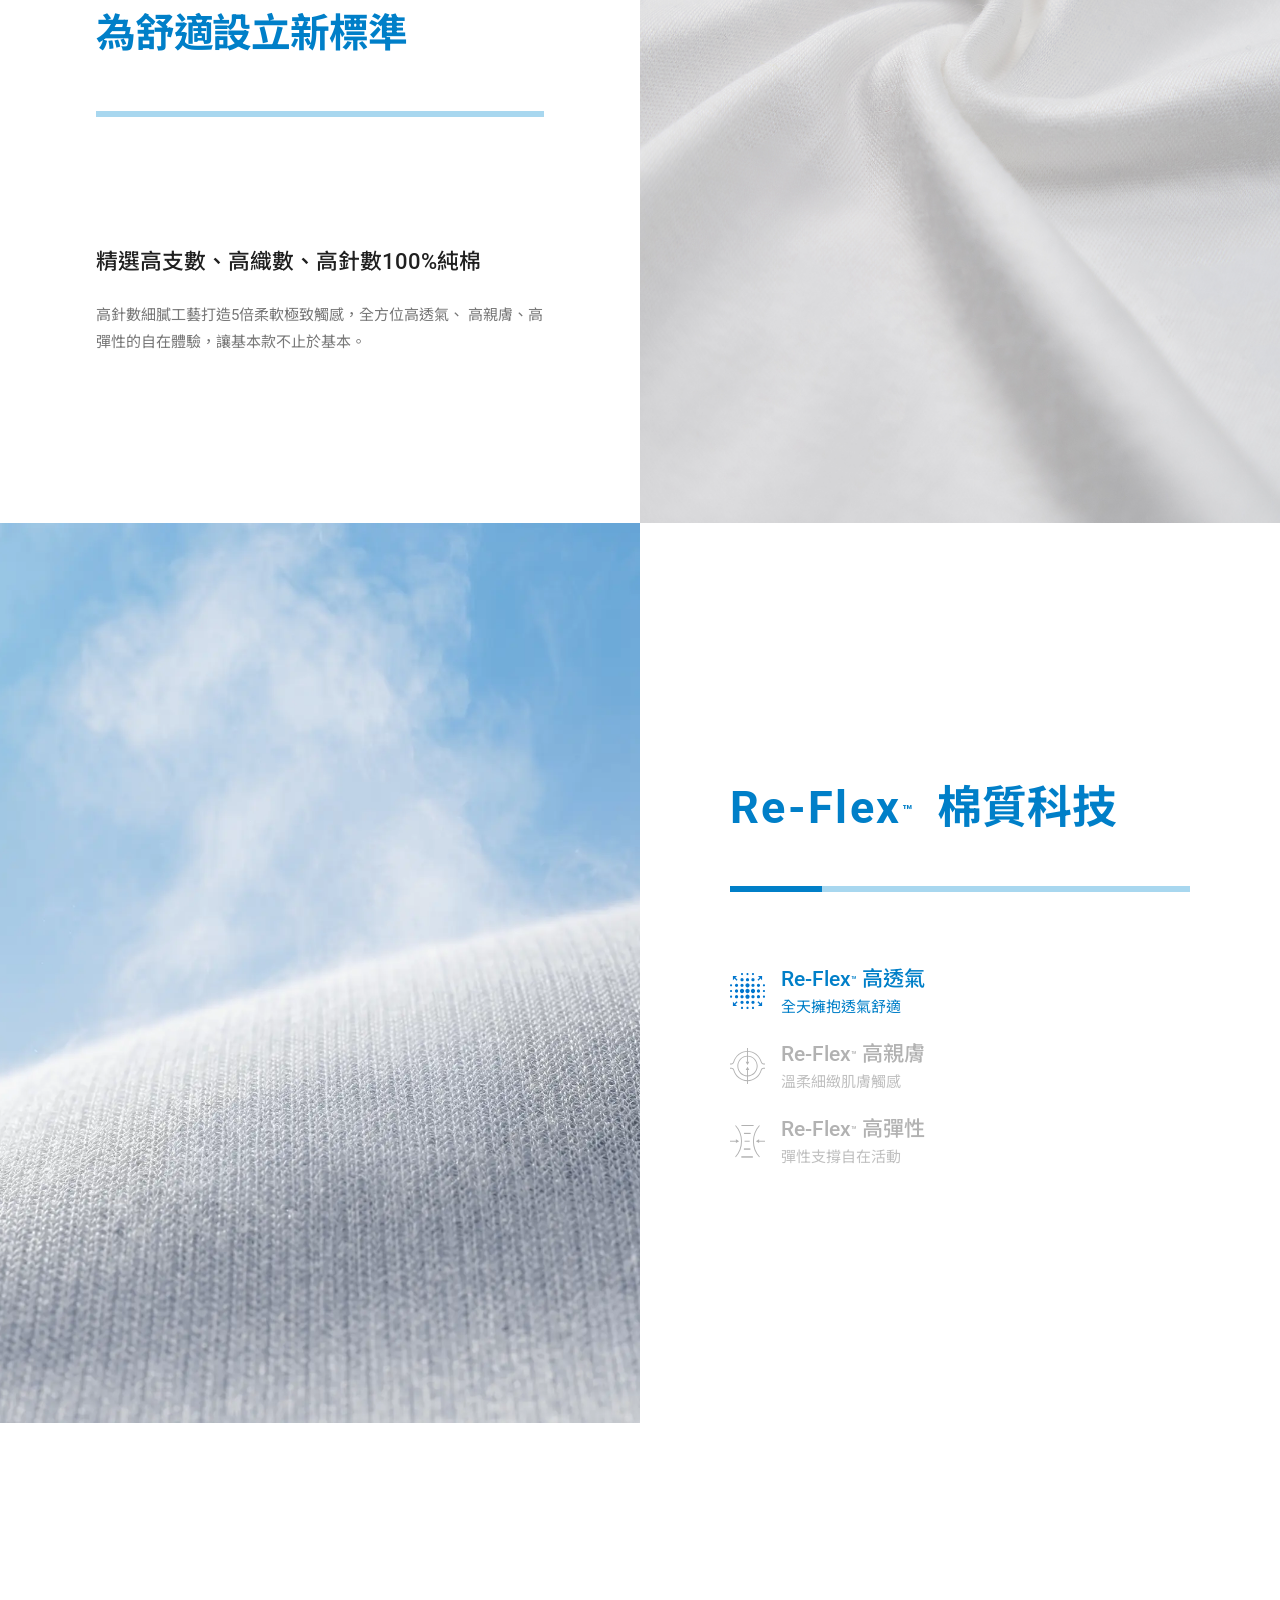
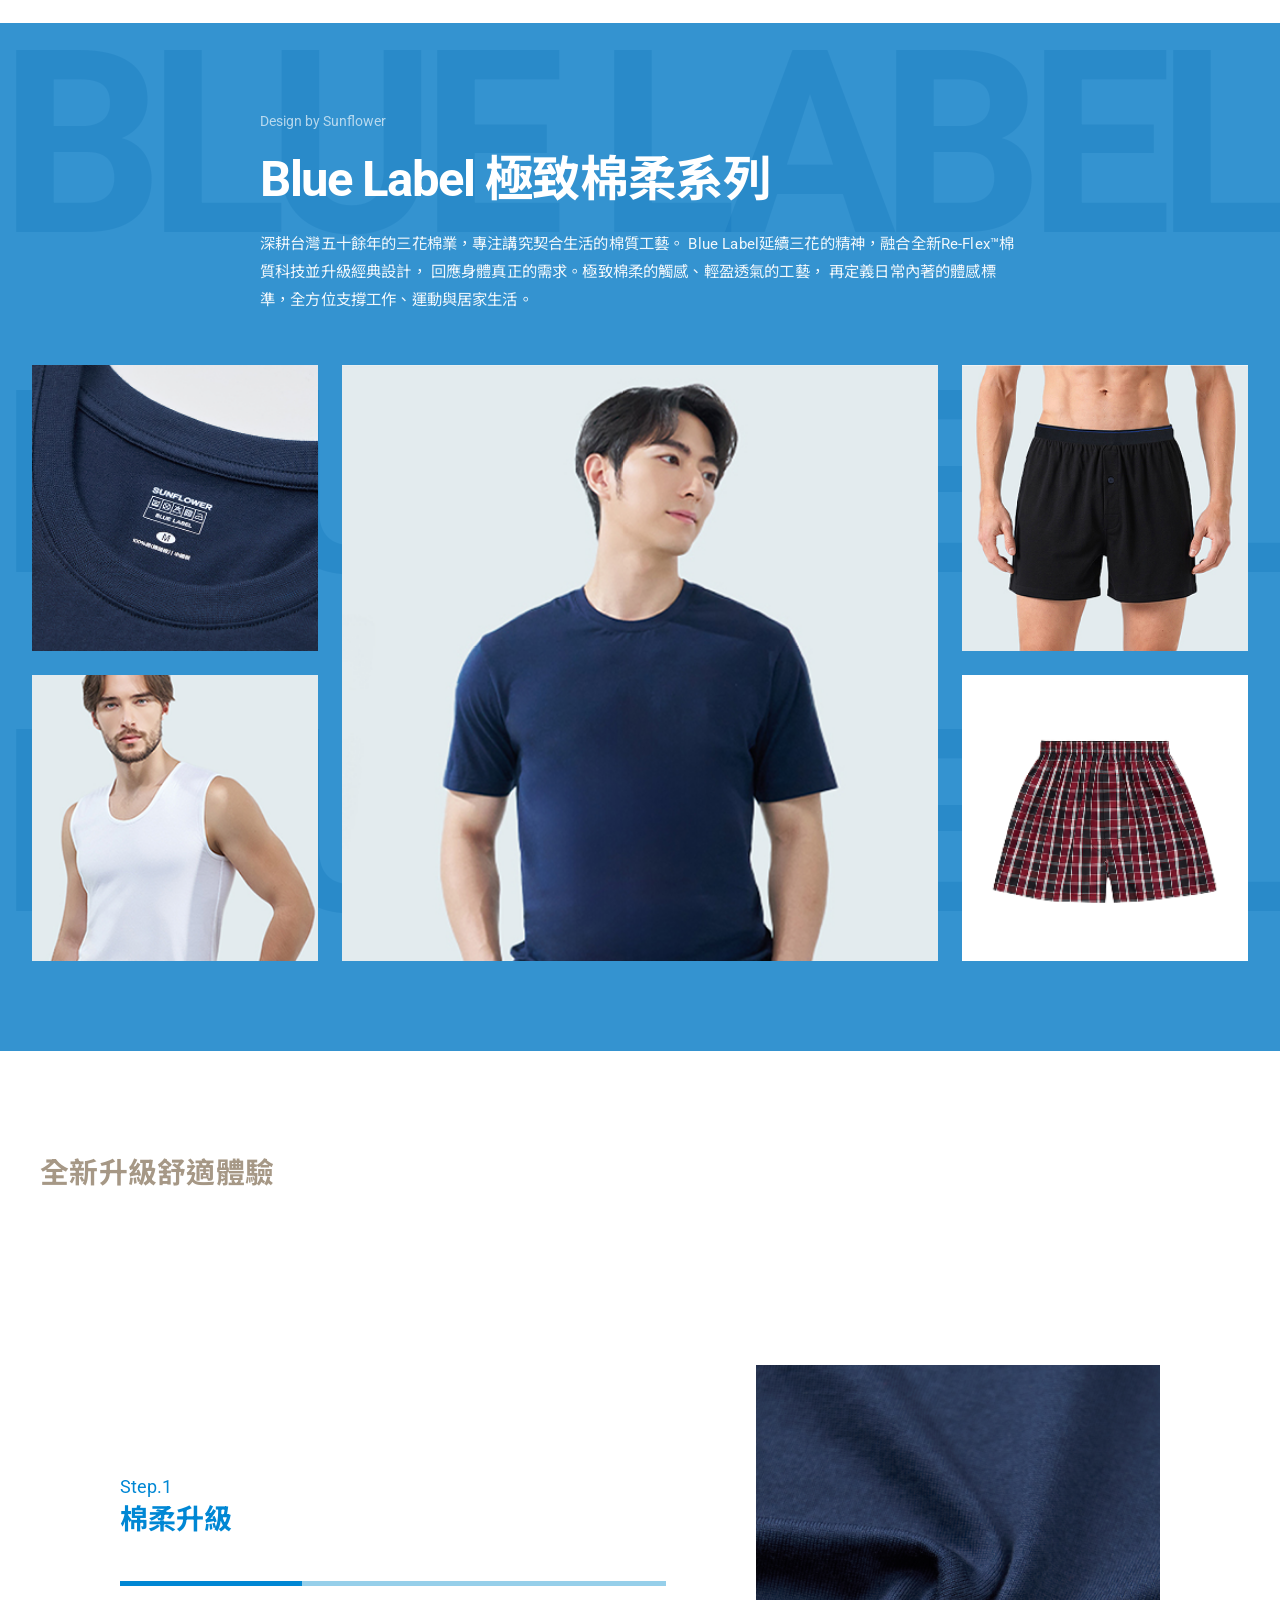
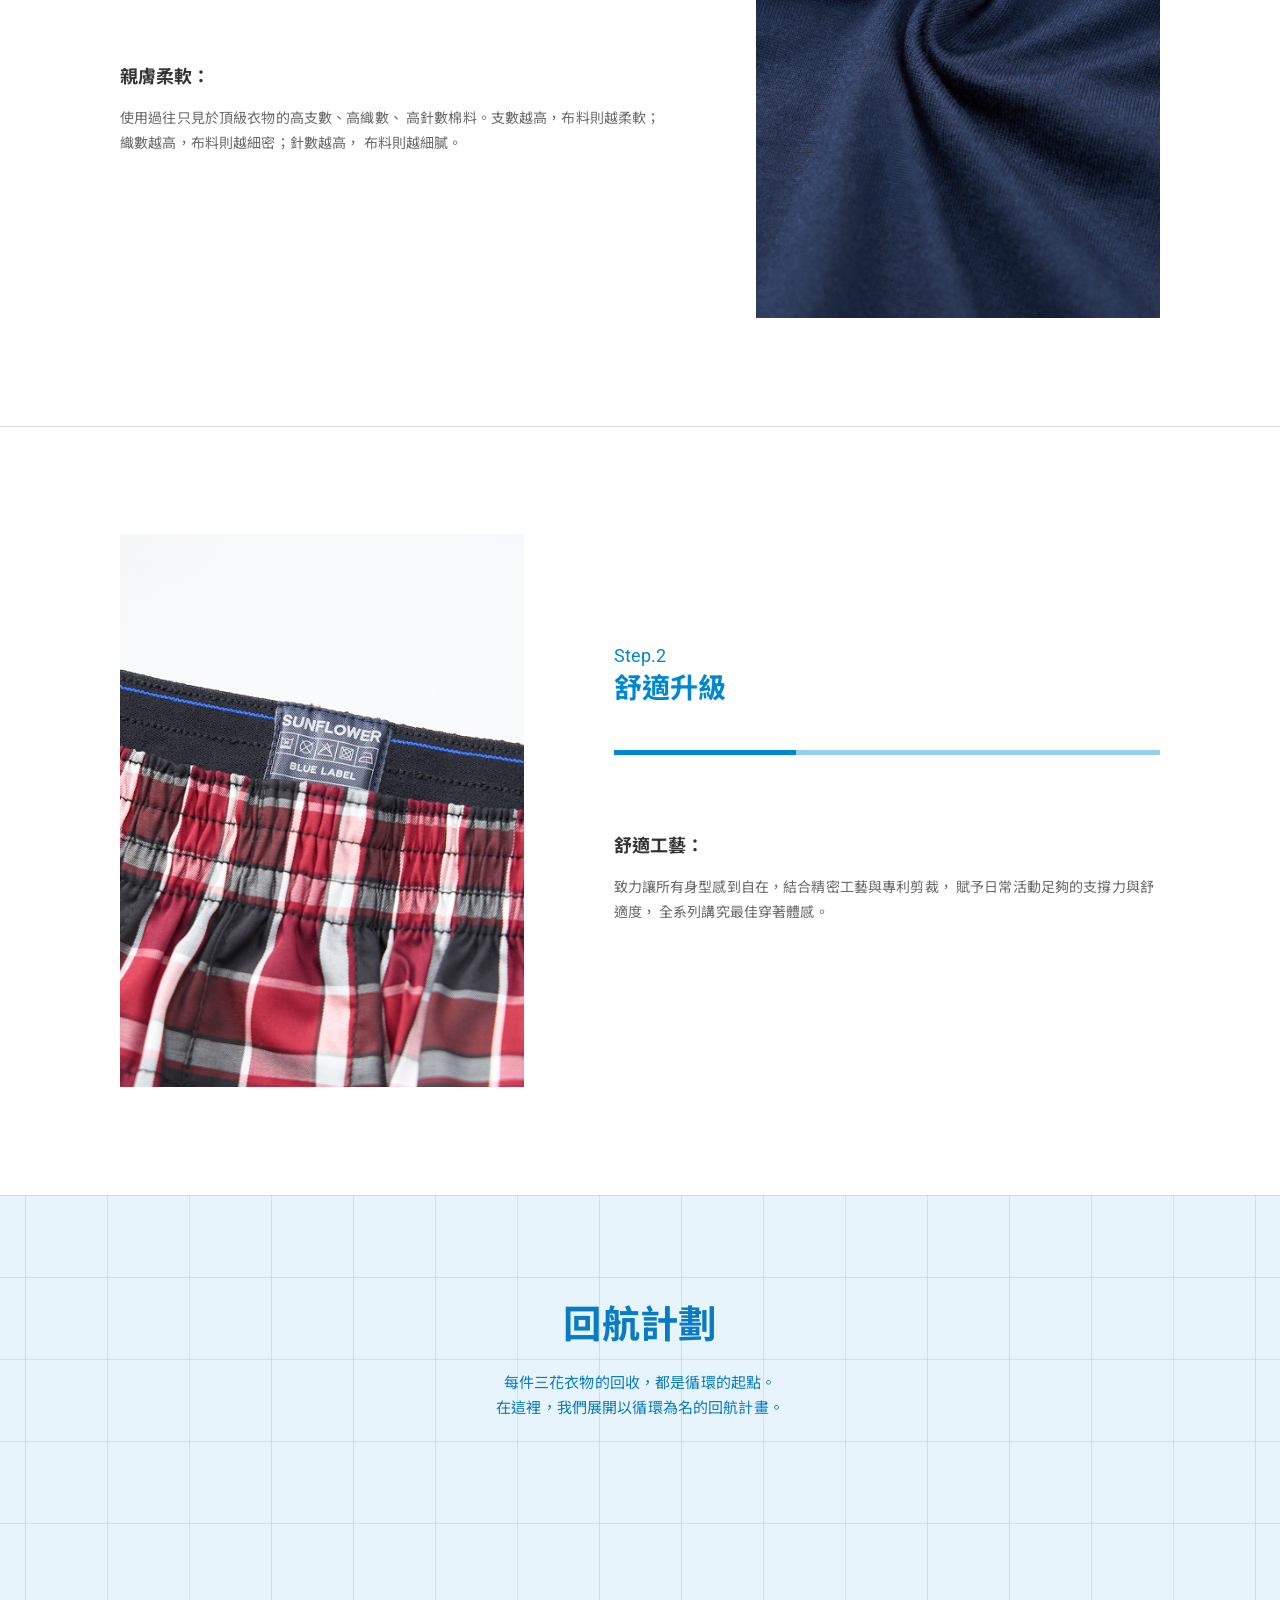
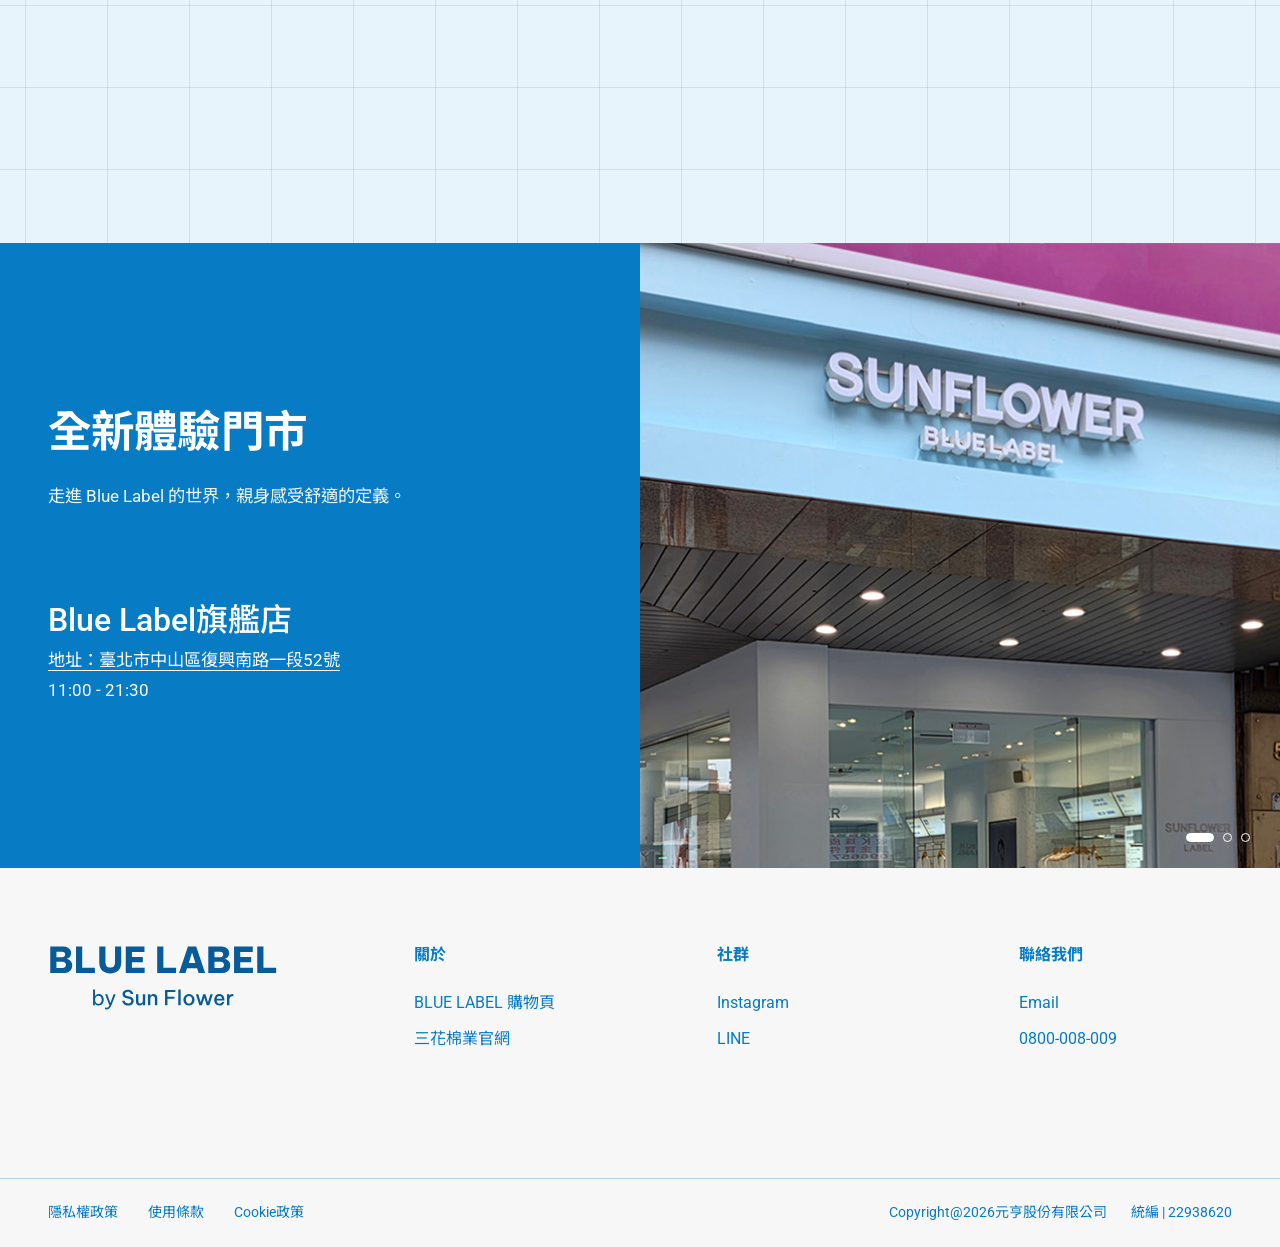
==== commit 18140479: "0816修正bar" ====
--- a/src/html/index-sf.html
+++ b/src/html/index-sf.html
@@ -547,7 +547,7 @@
               </h2>
 
               <div
-                class="sfb-section-line"
+                class="sfb-section-line nobefore"
                 aria-hidden="true"
               ></div>
 
--- a/src/css/index.css
+++ b/src/css/index.css
@@ -1,2 +1,2 @@
 @charset "UTF-8";
-*,*:after,*:before{vertical-align:top;-webkit-box-sizing:border-box;-moz-box-sizing:border-box;box-sizing:border-box;-webkit-font-smoothing:subpixel-antialiased;-moz-font-smoothing:subpixel-antialiased;-ms-font-smoothing:subpixel-antialiased;-o-font-smoothing:subpixel-antialiased;font-smoothing:subpixel-antialiased}body{position:relative;display:inline-block;width:100%;margin:0;padding:0;color:#000;font-size:medium;text-align:center;font-family:"微軟正黑體","Open sans","Helvetica Neue",HelveticaNeue,Helvetica,Arial,sans-serif;color:#000;background-color:#fff}.__lalilo_copy_str{position:fixed;left:-1000px;top:-1000px;z-index:-9999;filter:progid:DXImageTransform.Microsoft.Alpha(Opacity=0);opacity:0}:root,[data-bs-theme=light]{--bs-blue: #0d6efd;--bs-indigo: #6610f2;--bs-purple: #6f42c1;--bs-pink: #d63384;--bs-red: #dc3545;--bs-orange: #fd7e14;--bs-yellow: #ffc107;--bs-green: #198754;--bs-teal: #20c997;--bs-cyan: #0dcaf0;--bs-black: #000;--bs-white: #fff;--bs-gray: #6c757d;--bs-gray-dark: #343a40;--bs-gray-100: #f8f9fa;--bs-gray-200: #e9ecef;--bs-gray-300: #dee2e6;--bs-gray-400: #ced4da;--bs-gray-500: #adb5bd;--bs-gray-600: #6c757d;--bs-gray-700: #495057;--bs-gray-800: #343a40;--bs-gray-900: #212529;--bs-primary: green;--bs-secondary: #6c757d;--bs-success: #198754;--bs-info: #0dcaf0;--bs-warning: #ffc107;--bs-danger: #dc3545;--bs-light: #f8f9fa;--bs-dark: #212529;--bs-primary-rgb: 0, 128, 0;--bs-secondary-rgb: 108, 117, 125;--bs-success-rgb: 25, 135, 84;--bs-info-rgb: 13, 202, 240;--bs-warning-rgb: 255, 193, 7;--bs-danger-rgb: 220, 53, 69;--bs-light-rgb: 248, 249, 250;--bs-dark-rgb: 33, 37, 41;--bs-primary-text-emphasis: #003300;--bs-secondary-text-emphasis: #2b2f32;--bs-success-text-emphasis: #0a3622;--bs-info-text-emphasis: #055160;--bs-warning-text-emphasis: #664d03;--bs-danger-text-emphasis: #58151c;--bs-light-text-emphasis: #495057;--bs-dark-text-emphasis: #495057;--bs-primary-bg-subtle: #cce6cc;--bs-secondary-bg-subtle: #e2e3e5;--bs-success-bg-subtle: #d1e7dd;--bs-info-bg-subtle: #cff4fc;--bs-warning-bg-subtle: #fff3cd;--bs-danger-bg-subtle: #f8d7da;--bs-light-bg-subtle: #fcfcfd;--bs-dark-bg-subtle: #ced4da;--bs-primary-border-subtle: #99cc99;--bs-secondary-border-subtle: #c4c8cb;--bs-success-border-subtle: #a3cfbb;--bs-info-border-subtle: #9eeaf9;--bs-warning-border-subtle: #ffe69c;--bs-danger-border-subtle: #f1aeb5;--bs-light-border-subtle: #e9ecef;--bs-dark-border-subtle: #adb5bd;--bs-white-rgb: 255, 255, 255;--bs-black-rgb: 0, 0, 0;--bs-font-sans-serif: system-ui, -apple-system, "Segoe UI", Roboto, "Helvetica Neue", "Noto Sans", "Liberation Sans", Arial, sans-serif, "Apple Color Emoji", "Segoe UI Emoji", "Segoe UI Symbol", "Noto Color Emoji";--bs-font-monospace: SFMono-Regular, Menlo, Monaco, Consolas, "Liberation Mono", "Courier New", monospace;--bs-gradient: linear-gradient(180deg, rgba(255, 255, 255, 0.15), rgba(255, 255, 255, 0));--bs-body-font-family: var(--bs-font-sans-serif);--bs-body-font-size:1rem;--bs-body-font-weight: 400;--bs-body-line-height: 1.5;--bs-body-color: #212529;--bs-body-color-rgb: 33, 37, 41;--bs-body-bg: #fff;--bs-body-bg-rgb: 255, 255, 255;--bs-emphasis-color: #000;--bs-emphasis-color-rgb: 0, 0, 0;--bs-secondary-color: rgba(33, 37, 41, 0.75);--bs-secondary-color-rgb: 33, 37, 41;--bs-secondary-bg: #e9ecef;--bs-secondary-bg-rgb: 233, 236, 239;--bs-tertiary-color: rgba(33, 37, 41, 0.5);--bs-tertiary-color-rgb: 33, 37, 41;--bs-tertiary-bg: #f8f9fa;--bs-tertiary-bg-rgb: 248, 249, 250;--bs-heading-color: inherit;--bs-link-color: green;--bs-link-color-rgb: 0, 128, 0;--bs-link-decoration: underline;--bs-link-hover-color: #006600;--bs-link-hover-color-rgb: 0, 102, 0;--bs-code-color: #d63384;--bs-highlight-color: #212529;--bs-highlight-bg: #fff3cd;--bs-border-width: 1px;--bs-border-style: solid;--bs-border-color: #dee2e6;--bs-border-color-translucent: rgba(0, 0, 0, 0.175);--bs-border-radius: 0.375rem;--bs-border-radius-sm: 0.25rem;--bs-border-radius-lg: 0.5rem;--bs-border-radius-xl: 1rem;--bs-border-radius-xxl: 2rem;--bs-border-radius-2xl: var(--bs-border-radius-xxl);--bs-border-radius-pill: 50rem;--bs-box-shadow: 0 0.5rem 1rem rgba(0, 0, 0, 0.15);--bs-box-shadow-sm: 0 0.125rem 0.25rem rgba(0, 0, 0, 0.075);--bs-box-shadow-lg: 0 1rem 3rem rgba(0, 0, 0, 0.175);--bs-box-shadow-inset: inset 0 1px 2px rgba(0, 0, 0, 0.075);--bs-focus-ring-width: 0.25rem;--bs-focus-ring-opacity: 0.25;--bs-focus-ring-color: rgba(0, 128, 0, 0.25);--bs-form-valid-color: #198754;--bs-form-valid-border-color: #198754;--bs-form-invalid-color: #dc3545;--bs-form-invalid-border-color: #dc3545}[data-bs-theme=dark]{color-scheme:dark;--bs-body-color: #dee2e6;--bs-body-color-rgb: 222, 226, 230;--bs-body-bg: #212529;--bs-body-bg-rgb: 33, 37, 41;--bs-emphasis-color: #fff;--bs-emphasis-color-rgb: 255, 255, 255;--bs-secondary-color: rgba(222, 226, 230, 0.75);--bs-secondary-color-rgb: 222, 226, 230;--bs-secondary-bg: #343a40;--bs-secondary-bg-rgb: 52, 58, 64;--bs-tertiary-color: rgba(222, 226, 230, 0.5);--bs-tertiary-color-rgb: 222, 226, 230;--bs-tertiary-bg: #2b3035;--bs-tertiary-bg-rgb: 43, 48, 53;--bs-primary-text-emphasis: #66b366;--bs-secondary-text-emphasis: #a7acb1;--bs-success-text-emphasis: #75b798;--bs-info-text-emphasis: #6edff6;--bs-warning-text-emphasis: #ffda6a;--bs-danger-text-emphasis: #ea868f;--bs-light-text-emphasis: #f8f9fa;--bs-dark-text-emphasis: #dee2e6;--bs-primary-bg-subtle: #001a00;--bs-secondary-bg-subtle: #161719;--bs-success-bg-subtle: #051b11;--bs-info-bg-subtle: #032830;--bs-warning-bg-subtle: #332701;--bs-danger-bg-subtle: #2c0b0e;--bs-light-bg-subtle: #343a40;--bs-dark-bg-subtle: #1a1d20;--bs-primary-border-subtle: #004d00;--bs-secondary-border-subtle: #41464b;--bs-success-border-subtle: #0f5132;--bs-info-border-subtle: #087990;--bs-warning-border-subtle: #997404;--bs-danger-border-subtle: #842029;--bs-light-border-subtle: #495057;--bs-dark-border-subtle: #343a40;--bs-heading-color: inherit;--bs-link-color: #66b366;--bs-link-hover-color: #85c285;--bs-link-color-rgb: 102, 179, 102;--bs-link-hover-color-rgb: 133, 194, 133;--bs-code-color: #e685b5;--bs-highlight-color: #dee2e6;--bs-highlight-bg: #664d03;--bs-border-color: #495057;--bs-border-color-translucent: rgba(255, 255, 255, 0.15);--bs-form-valid-color: #75b798;--bs-form-valid-border-color: #75b798;--bs-form-invalid-color: #ea868f;--bs-form-invalid-border-color: #ea868f}*,*::before,*::after{box-sizing:border-box}@media(prefers-reduced-motion: no-preference){:root{scroll-behavior:smooth}}body{margin:0;font-family:var(--bs-body-font-family);font-size:var(--bs-body-font-size);font-weight:var(--bs-body-font-weight);line-height:var(--bs-body-line-height);color:var(--bs-body-color);text-align:var(--bs-body-text-align);background-color:var(--bs-body-bg);-webkit-text-size-adjust:100%;-webkit-tap-highlight-color:rgba(0,0,0,0)}hr{margin:1rem 0;color:inherit;border:0;border-top:var(--bs-border-width) solid;opacity:.25}h6,.h6,h5,.h5,h4,.h4,h3,.h3,h2,.h2,h1,.h1{margin-top:0;margin-bottom:.5rem;font-weight:500;line-height:1.2;color:var(--bs-heading-color)}h1,.h1{font-size:calc(1.375rem + 1.5vw)}@media(min-width: 1200px){h1,.h1{font-size:2.5rem}}h2,.h2{font-size:calc(1.325rem + 0.9vw)}@media(min-width: 1200px){h2,.h2{font-size:2rem}}h3,.h3{font-size:calc(1.3rem + 0.6vw)}@media(min-width: 1200px){h3,.h3{font-size:1.75rem}}h4,.h4{font-size:calc(1.275rem + 0.3vw)}@media(min-width: 1200px){h4,.h4{font-size:1.5rem}}h5,.h5{font-size:1.25rem}h6,.h6{font-size:1rem}p{margin-top:0;margin-bottom:1rem}abbr[title]{text-decoration:underline dotted;cursor:help;text-decoration-skip-ink:none}address{margin-bottom:1rem;font-style:normal;line-height:inherit}ol,ul{padding-left:2rem}ol,ul,dl{margin-top:0;margin-bottom:1rem}ol ol,ul ul,ol ul,ul ol{margin-bottom:0}dt{font-weight:700}dd{margin-bottom:.5rem;margin-left:0}blockquote{margin:0 0 1rem}b,strong{font-weight:bolder}small,.small{font-size:0.875em}mark,.mark{padding:.1875em;color:var(--bs-highlight-color);background-color:var(--bs-highlight-bg)}sub,sup{position:relative;font-size:0.75em;line-height:0;vertical-align:baseline}sub{bottom:-0.25em}sup{top:-0.5em}a{color:rgba(var(--bs-link-color-rgb), var(--bs-link-opacity, 1));text-decoration:underline}a:hover{--bs-link-color-rgb: var(--bs-link-hover-color-rgb)}a:not([href]):not([class]),a:not([href]):not([class]):hover{color:inherit;text-decoration:none}pre,code,kbd,samp{font-family:var(--bs-font-monospace);font-size:1em}pre{display:block;margin-top:0;margin-bottom:1rem;overflow:auto;font-size:0.875em}pre code{font-size:inherit;color:inherit;word-break:normal}code{font-size:0.875em;color:var(--bs-code-color);word-wrap:break-word}a>code{color:inherit}kbd{padding:.1875rem .375rem;font-size:0.875em;color:var(--bs-body-bg);background-color:var(--bs-body-color);border-radius:.25rem}kbd kbd{padding:0;font-size:1em}figure{margin:0 0 1rem}img,svg{vertical-align:middle}table{caption-side:bottom;border-collapse:collapse}caption{padding-top:.5rem;padding-bottom:.5rem;color:var(--bs-secondary-color);text-align:left}th{text-align:inherit;text-align:-webkit-match-parent}thead,tbody,tfoot,tr,td,th{border-color:inherit;border-style:solid;border-width:0}label{display:inline-block}button{border-radius:0}button:focus:not(:focus-visible){outline:0}input,button,select,optgroup,textarea{margin:0;font-family:inherit;font-size:inherit;line-height:inherit}button,select{text-transform:none}[role=button]{cursor:pointer}select{word-wrap:normal}select:disabled{opacity:1}[list]:not([type=date]):not([type=datetime-local]):not([type=month]):not([type=week]):not([type=time])::-webkit-calendar-picker-indicator{display:none !important}button,[type=button],[type=reset],[type=submit]{-webkit-appearance:button}button:not(:disabled),[type=button]:not(:disabled),[type=reset]:not(:disabled),[type=submit]:not(:disabled){cursor:pointer}::-moz-focus-inner{padding:0;border-style:none}textarea{resize:vertical}fieldset{min-width:0;padding:0;margin:0;border:0}legend{float:left;width:100%;padding:0;margin-bottom:.5rem;line-height:inherit;font-size:calc(1.275rem + 0.3vw)}@media(min-width: 1200px){legend{font-size:1.5rem}}legend+*{clear:left}::-webkit-datetime-edit-fields-wrapper,::-webkit-datetime-edit-text,::-webkit-datetime-edit-minute,::-webkit-datetime-edit-hour-field,::-webkit-datetime-edit-day-field,::-webkit-datetime-edit-month-field,::-webkit-datetime-edit-year-field{padding:0}::-webkit-inner-spin-button{height:auto}[type=search]{-webkit-appearance:textfield;outline-offset:-2px}::-webkit-search-decoration{-webkit-appearance:none}::-webkit-color-swatch-wrapper{padding:0}::file-selector-button{font:inherit;-webkit-appearance:button}output{display:inline-block}iframe{border:0}summary{display:list-item;cursor:pointer}progress{vertical-align:baseline}[hidden]{display:none !important}.lead{font-size:1.25rem;font-weight:300}.display-1{font-weight:300;line-height:1.2;font-size:calc(1.625rem + 4.5vw)}@media(min-width: 1200px){.display-1{font-size:5rem}}.display-2{font-weight:300;line-height:1.2;font-size:calc(1.575rem + 3.9vw)}@media(min-width: 1200px){.display-2{font-size:4.5rem}}.display-3{font-weight:300;line-height:1.2;font-size:calc(1.525rem + 3.3vw)}@media(min-width: 1200px){.display-3{font-size:4rem}}.display-4{font-weight:300;line-height:1.2;font-size:calc(1.475rem + 2.7vw)}@media(min-width: 1200px){.display-4{font-size:3.5rem}}.display-5{font-weight:300;line-height:1.2;font-size:calc(1.425rem + 2.1vw)}@media(min-width: 1200px){.display-5{font-size:3rem}}.display-6{font-weight:300;line-height:1.2;font-size:calc(1.375rem + 1.5vw)}@media(min-width: 1200px){.display-6{font-size:2.5rem}}.list-unstyled{padding-left:0;list-style:none}.list-inline{padding-left:0;list-style:none}.list-inline-item{display:inline-block}.list-inline-item:not(:last-child){margin-right:.5rem}.initialism{font-size:0.875em;text-transform:uppercase}.blockquote{margin-bottom:1rem;font-size:1.25rem}.blockquote>:last-child{margin-bottom:0}.blockquote-footer{margin-top:-1rem;margin-bottom:1rem;font-size:0.875em;color:#6c757d}.blockquote-footer::before{content:"— "}.img-fluid{max-width:100%;height:auto}.img-thumbnail{padding:.25rem;background-color:var(--bs-body-bg);border:var(--bs-border-width) solid var(--bs-border-color);border-radius:var(--bs-border-radius);max-width:100%;height:auto}.figure{display:inline-block}.figure-img{margin-bottom:.5rem;line-height:1}.figure-caption{font-size:0.875em;color:var(--bs-secondary-color)}.container,.container-fluid,.container-xxl,.container-xl,.container-lg,.container-md,.container-sm{--bs-gutter-x: 1.5rem;--bs-gutter-y: 0;width:100%;padding-right:calc(var(--bs-gutter-x)*.5);padding-left:calc(var(--bs-gutter-x)*.5);margin-right:auto;margin-left:auto}@media(min-width: 576px){.container-sm,.container{max-width:540px}}@media(min-width: 768px){.container-md,.container-sm,.container{max-width:720px}}@media(min-width: 992px){.container-lg,.container-md,.container-sm,.container{max-width:960px}}@media(min-width: 1200px){.container-xl,.container-lg,.container-md,.container-sm,.container{max-width:1140px}}@media(min-width: 1400px){.container-xxl,.container-xl,.container-lg,.container-md,.container-sm,.container{max-width:1320px}}:root{--bs-breakpoint-xs: 0;--bs-breakpoint-sm: 576px;--bs-breakpoint-md: 768px;--bs-breakpoint-lg: 992px;--bs-breakpoint-xl: 1200px;--bs-breakpoint-xxl: 1400px}.row{--bs-gutter-x: 1.5rem;--bs-gutter-y: 0;display:flex;flex-wrap:wrap;margin-top:calc(-1*var(--bs-gutter-y));margin-right:calc(-0.5*var(--bs-gutter-x));margin-left:calc(-0.5*var(--bs-gutter-x))}.row>*{flex-shrink:0;width:100%;max-width:100%;padding-right:calc(var(--bs-gutter-x)*.5);padding-left:calc(var(--bs-gutter-x)*.5);margin-top:var(--bs-gutter-y)}.col{flex:1 0 0}.row-cols-auto>*{flex:0 0 auto;width:auto}.row-cols-1>*{flex:0 0 auto;width:100%}.row-cols-2>*{flex:0 0 auto;width:50%}.row-cols-3>*{flex:0 0 auto;width:33.33333333%}.row-cols-4>*{flex:0 0 auto;width:25%}.row-cols-5>*{flex:0 0 auto;width:20%}.row-cols-6>*{flex:0 0 auto;width:16.66666667%}.col-auto{flex:0 0 auto;width:auto}.col-1{flex:0 0 auto;width:8.33333333%}.col-2{flex:0 0 auto;width:16.66666667%}.col-3{flex:0 0 auto;width:25%}.col-4{flex:0 0 auto;width:33.33333333%}.col-5{flex:0 0 auto;width:41.66666667%}.col-6{flex:0 0 auto;width:50%}.col-7{flex:0 0 auto;width:58.33333333%}.col-8{flex:0 0 auto;width:66.66666667%}.col-9{flex:0 0 auto;width:75%}.col-10{flex:0 0 auto;width:83.33333333%}.col-11{flex:0 0 auto;width:91.66666667%}.col-12{flex:0 0 auto;width:100%}.offset-1{margin-left:8.33333333%}.offset-2{margin-left:16.66666667%}.offset-3{margin-left:25%}.offset-4{margin-left:33.33333333%}.offset-5{margin-left:41.66666667%}.offset-6{margin-left:50%}.offset-7{margin-left:58.33333333%}.offset-8{margin-left:66.66666667%}.offset-9{margin-left:75%}.offset-10{margin-left:83.33333333%}.offset-11{margin-left:91.66666667%}.g-0,.gx-0{--bs-gutter-x: 0}.g-0,.gy-0{--bs-gutter-y: 0}.g-1,.gx-1{--bs-gutter-x: 0.25rem}.g-1,.gy-1{--bs-gutter-y: 0.25rem}.g-2,.gx-2{--bs-gutter-x: 0.5rem}.g-2,.gy-2{--bs-gutter-y: 0.5rem}.g-3,.gx-3{--bs-gutter-x: 1rem}.g-3,.gy-3{--bs-gutter-y: 1rem}.g-4,.gx-4{--bs-gutter-x: 1.5rem}.g-4,.gy-4{--bs-gutter-y: 1.5rem}.g-5,.gx-5{--bs-gutter-x: 3rem}.g-5,.gy-5{--bs-gutter-y: 3rem}@media(min-width: 576px){.col-sm{flex:1 0 0}.row-cols-sm-auto>*{flex:0 0 auto;width:auto}.row-cols-sm-1>*{flex:0 0 auto;width:100%}.row-cols-sm-2>*{flex:0 0 auto;width:50%}.row-cols-sm-3>*{flex:0 0 auto;width:33.33333333%}.row-cols-sm-4>*{flex:0 0 auto;width:25%}.row-cols-sm-5>*{flex:0 0 auto;width:20%}.row-cols-sm-6>*{flex:0 0 auto;width:16.66666667%}.col-sm-auto{flex:0 0 auto;width:auto}.col-sm-1{flex:0 0 auto;width:8.33333333%}.col-sm-2{flex:0 0 auto;width:16.66666667%}.col-sm-3{flex:0 0 auto;width:25%}.col-sm-4{flex:0 0 auto;width:33.33333333%}.col-sm-5{flex:0 0 auto;width:41.66666667%}.col-sm-6{flex:0 0 auto;width:50%}.col-sm-7{flex:0 0 auto;width:58.33333333%}.col-sm-8{flex:0 0 auto;width:66.66666667%}.col-sm-9{flex:0 0 auto;width:75%}.col-sm-10{flex:0 0 auto;width:83.33333333%}.col-sm-11{flex:0 0 auto;width:91.66666667%}.col-sm-12{flex:0 0 auto;width:100%}.offset-sm-0{margin-left:0}.offset-sm-1{margin-left:8.33333333%}.offset-sm-2{margin-left:16.66666667%}.offset-sm-3{margin-left:25%}.offset-sm-4{margin-left:33.33333333%}.offset-sm-5{margin-left:41.66666667%}.offset-sm-6{margin-left:50%}.offset-sm-7{margin-left:58.33333333%}.offset-sm-8{margin-left:66.66666667%}.offset-sm-9{margin-left:75%}.offset-sm-10{margin-left:83.33333333%}.offset-sm-11{margin-left:91.66666667%}.g-sm-0,.gx-sm-0{--bs-gutter-x: 0}.g-sm-0,.gy-sm-0{--bs-gutter-y: 0}.g-sm-1,.gx-sm-1{--bs-gutter-x: 0.25rem}.g-sm-1,.gy-sm-1{--bs-gutter-y: 0.25rem}.g-sm-2,.gx-sm-2{--bs-gutter-x: 0.5rem}.g-sm-2,.gy-sm-2{--bs-gutter-y: 0.5rem}.g-sm-3,.gx-sm-3{--bs-gutter-x: 1rem}.g-sm-3,.gy-sm-3{--bs-gutter-y: 1rem}.g-sm-4,.gx-sm-4{--bs-gutter-x: 1.5rem}.g-sm-4,.gy-sm-4{--bs-gutter-y: 1.5rem}.g-sm-5,.gx-sm-5{--bs-gutter-x: 3rem}.g-sm-5,.gy-sm-5{--bs-gutter-y: 3rem}}@media(min-width: 768px){.col-md{flex:1 0 0}.row-cols-md-auto>*{flex:0 0 auto;width:auto}.row-cols-md-1>*{flex:0 0 auto;width:100%}.row-cols-md-2>*{flex:0 0 auto;width:50%}.row-cols-md-3>*{flex:0 0 auto;width:33.33333333%}.row-cols-md-4>*{flex:0 0 auto;width:25%}.row-cols-md-5>*{flex:0 0 auto;width:20%}.row-cols-md-6>*{flex:0 0 auto;width:16.66666667%}.col-md-auto{flex:0 0 auto;width:auto}.col-md-1{flex:0 0 auto;width:8.33333333%}.col-md-2{flex:0 0 auto;width:16.66666667%}.col-md-3{flex:0 0 auto;width:25%}.col-md-4{flex:0 0 auto;width:33.33333333%}.col-md-5{flex:0 0 auto;width:41.66666667%}.col-md-6{flex:0 0 auto;width:50%}.col-md-7{flex:0 0 auto;width:58.33333333%}.col-md-8{flex:0 0 auto;width:66.66666667%}.col-md-9{flex:0 0 auto;width:75%}.col-md-10{flex:0 0 auto;width:83.33333333%}.col-md-11{flex:0 0 auto;width:91.66666667%}.col-md-12{flex:0 0 auto;width:100%}.offset-md-0{margin-left:0}.offset-md-1{margin-left:8.33333333%}.offset-md-2{margin-left:16.66666667%}.offset-md-3{margin-left:25%}.offset-md-4{margin-left:33.33333333%}.offset-md-5{margin-left:41.66666667%}.offset-md-6{margin-left:50%}.offset-md-7{margin-left:58.33333333%}.offset-md-8{margin-left:66.66666667%}.offset-md-9{margin-left:75%}.offset-md-10{margin-left:83.33333333%}.offset-md-11{margin-left:91.66666667%}.g-md-0,.gx-md-0{--bs-gutter-x: 0}.g-md-0,.gy-md-0{--bs-gutter-y: 0}.g-md-1,.gx-md-1{--bs-gutter-x: 0.25rem}.g-md-1,.gy-md-1{--bs-gutter-y: 0.25rem}.g-md-2,.gx-md-2{--bs-gutter-x: 0.5rem}.g-md-2,.gy-md-2{--bs-gutter-y: 0.5rem}.g-md-3,.gx-md-3{--bs-gutter-x: 1rem}.g-md-3,.gy-md-3{--bs-gutter-y: 1rem}.g-md-4,.gx-md-4{--bs-gutter-x: 1.5rem}.g-md-4,.gy-md-4{--bs-gutter-y: 1.5rem}.g-md-5,.gx-md-5{--bs-gutter-x: 3rem}.g-md-5,.gy-md-5{--bs-gutter-y: 3rem}}@media(min-width: 992px){.col-lg{flex:1 0 0}.row-cols-lg-auto>*{flex:0 0 auto;width:auto}.row-cols-lg-1>*{flex:0 0 auto;width:100%}.row-cols-lg-2>*{flex:0 0 auto;width:50%}.row-cols-lg-3>*{flex:0 0 auto;width:33.33333333%}.row-cols-lg-4>*{flex:0 0 auto;width:25%}.row-cols-lg-5>*{flex:0 0 auto;width:20%}.row-cols-lg-6>*{flex:0 0 auto;width:16.66666667%}.col-lg-auto{flex:0 0 auto;width:auto}.col-lg-1{flex:0 0 auto;width:8.33333333%}.col-lg-2{flex:0 0 auto;width:16.66666667%}.col-lg-3{flex:0 0 auto;width:25%}.col-lg-4{flex:0 0 auto;width:33.33333333%}.col-lg-5{flex:0 0 auto;width:41.66666667%}.col-lg-6{flex:0 0 auto;width:50%}.col-lg-7{flex:0 0 auto;width:58.33333333%}.col-lg-8{flex:0 0 auto;width:66.66666667%}.col-lg-9{flex:0 0 auto;width:75%}.col-lg-10{flex:0 0 auto;width:83.33333333%}.col-lg-11{flex:0 0 auto;width:91.66666667%}.col-lg-12{flex:0 0 auto;width:100%}.offset-lg-0{margin-left:0}.offset-lg-1{margin-left:8.33333333%}.offset-lg-2{margin-left:16.66666667%}.offset-lg-3{margin-left:25%}.offset-lg-4{margin-left:33.33333333%}.offset-lg-5{margin-left:41.66666667%}.offset-lg-6{margin-left:50%}.offset-lg-7{margin-left:58.33333333%}.offset-lg-8{margin-left:66.66666667%}.offset-lg-9{margin-left:75%}.offset-lg-10{margin-left:83.33333333%}.offset-lg-11{margin-left:91.66666667%}.g-lg-0,.gx-lg-0{--bs-gutter-x: 0}.g-lg-0,.gy-lg-0{--bs-gutter-y: 0}.g-lg-1,.gx-lg-1{--bs-gutter-x: 0.25rem}.g-lg-1,.gy-lg-1{--bs-gutter-y: 0.25rem}.g-lg-2,.gx-lg-2{--bs-gutter-x: 0.5rem}.g-lg-2,.gy-lg-2{--bs-gutter-y: 0.5rem}.g-lg-3,.gx-lg-3{--bs-gutter-x: 1rem}.g-lg-3,.gy-lg-3{--bs-gutter-y: 1rem}.g-lg-4,.gx-lg-4{--bs-gutter-x: 1.5rem}.g-lg-4,.gy-lg-4{--bs-gutter-y: 1.5rem}.g-lg-5,.gx-lg-5{--bs-gutter-x: 3rem}.g-lg-5,.gy-lg-5{--bs-gutter-y: 3rem}}@media(min-width: 1200px){.col-xl{flex:1 0 0}.row-cols-xl-auto>*{flex:0 0 auto;width:auto}.row-cols-xl-1>*{flex:0 0 auto;width:100%}.row-cols-xl-2>*{flex:0 0 auto;width:50%}.row-cols-xl-3>*{flex:0 0 auto;width:33.33333333%}.row-cols-xl-4>*{flex:0 0 auto;width:25%}.row-cols-xl-5>*{flex:0 0 auto;width:20%}.row-cols-xl-6>*{flex:0 0 auto;width:16.66666667%}.col-xl-auto{flex:0 0 auto;width:auto}.col-xl-1{flex:0 0 auto;width:8.33333333%}.col-xl-2{flex:0 0 auto;width:16.66666667%}.col-xl-3{flex:0 0 auto;width:25%}.col-xl-4{flex:0 0 auto;width:33.33333333%}.col-xl-5{flex:0 0 auto;width:41.66666667%}.col-xl-6{flex:0 0 auto;width:50%}.col-xl-7{flex:0 0 auto;width:58.33333333%}.col-xl-8{flex:0 0 auto;width:66.66666667%}.col-xl-9{flex:0 0 auto;width:75%}.col-xl-10{flex:0 0 auto;width:83.33333333%}.col-xl-11{flex:0 0 auto;width:91.66666667%}.col-xl-12{flex:0 0 auto;width:100%}.offset-xl-0{margin-left:0}.offset-xl-1{margin-left:8.33333333%}.offset-xl-2{margin-left:16.66666667%}.offset-xl-3{margin-left:25%}.offset-xl-4{margin-left:33.33333333%}.offset-xl-5{margin-left:41.66666667%}.offset-xl-6{margin-left:50%}.offset-xl-7{margin-left:58.33333333%}.offset-xl-8{margin-left:66.66666667%}.offset-xl-9{margin-left:75%}.offset-xl-10{margin-left:83.33333333%}.offset-xl-11{margin-left:91.66666667%}.g-xl-0,.gx-xl-0{--bs-gutter-x: 0}.g-xl-0,.gy-xl-0{--bs-gutter-y: 0}.g-xl-1,.gx-xl-1{--bs-gutter-x: 0.25rem}.g-xl-1,.gy-xl-1{--bs-gutter-y: 0.25rem}.g-xl-2,.gx-xl-2{--bs-gutter-x: 0.5rem}.g-xl-2,.gy-xl-2{--bs-gutter-y: 0.5rem}.g-xl-3,.gx-xl-3{--bs-gutter-x: 1rem}.g-xl-3,.gy-xl-3{--bs-gutter-y: 1rem}.g-xl-4,.gx-xl-4{--bs-gutter-x: 1.5rem}.g-xl-4,.gy-xl-4{--bs-gutter-y: 1.5rem}.g-xl-5,.gx-xl-5{--bs-gutter-x: 3rem}.g-xl-5,.gy-xl-5{--bs-gutter-y: 3rem}}@media(min-width: 1400px){.col-xxl{flex:1 0 0}.row-cols-xxl-auto>*{flex:0 0 auto;width:auto}.row-cols-xxl-1>*{flex:0 0 auto;width:100%}.row-cols-xxl-2>*{flex:0 0 auto;width:50%}.row-cols-xxl-3>*{flex:0 0 auto;width:33.33333333%}.row-cols-xxl-4>*{flex:0 0 auto;width:25%}.row-cols-xxl-5>*{flex:0 0 auto;width:20%}.row-cols-xxl-6>*{flex:0 0 auto;width:16.66666667%}.col-xxl-auto{flex:0 0 auto;width:auto}.col-xxl-1{flex:0 0 auto;width:8.33333333%}.col-xxl-2{flex:0 0 auto;width:16.66666667%}.col-xxl-3{flex:0 0 auto;width:25%}.col-xxl-4{flex:0 0 auto;width:33.33333333%}.col-xxl-5{flex:0 0 auto;width:41.66666667%}.col-xxl-6{flex:0 0 auto;width:50%}.col-xxl-7{flex:0 0 auto;width:58.33333333%}.col-xxl-8{flex:0 0 auto;width:66.66666667%}.col-xxl-9{flex:0 0 auto;width:75%}.col-xxl-10{flex:0 0 auto;width:83.33333333%}.col-xxl-11{flex:0 0 auto;width:91.66666667%}.col-xxl-12{flex:0 0 auto;width:100%}.offset-xxl-0{margin-left:0}.offset-xxl-1{margin-left:8.33333333%}.offset-xxl-2{margin-left:16.66666667%}.offset-xxl-3{margin-left:25%}.offset-xxl-4{margin-left:33.33333333%}.offset-xxl-5{margin-left:41.66666667%}.offset-xxl-6{margin-left:50%}.offset-xxl-7{margin-left:58.33333333%}.offset-xxl-8{margin-left:66.66666667%}.offset-xxl-9{margin-left:75%}.offset-xxl-10{margin-left:83.33333333%}.offset-xxl-11{margin-left:91.66666667%}.g-xxl-0,.gx-xxl-0{--bs-gutter-x: 0}.g-xxl-0,.gy-xxl-0{--bs-gutter-y: 0}.g-xxl-1,.gx-xxl-1{--bs-gutter-x: 0.25rem}.g-xxl-1,.gy-xxl-1{--bs-gutter-y: 0.25rem}.g-xxl-2,.gx-xxl-2{--bs-gutter-x: 0.5rem}.g-xxl-2,.gy-xxl-2{--bs-gutter-y: 0.5rem}.g-xxl-3,.gx-xxl-3{--bs-gutter-x: 1rem}.g-xxl-3,.gy-xxl-3{--bs-gutter-y: 1rem}.g-xxl-4,.gx-xxl-4{--bs-gutter-x: 1.5rem}.g-xxl-4,.gy-xxl-4{--bs-gutter-y: 1.5rem}.g-xxl-5,.gx-xxl-5{--bs-gutter-x: 3rem}.g-xxl-5,.gy-xxl-5{--bs-gutter-y: 3rem}}.table{--bs-table-color-type: initial;--bs-table-bg-type: initial;--bs-table-color-state: initial;--bs-table-bg-state: initial;--bs-table-color: var(--bs-emphasis-color);--bs-table-bg: var(--bs-body-bg);--bs-table-border-color: var(--bs-border-color);--bs-table-accent-bg: transparent;--bs-table-striped-color: var(--bs-emphasis-color);--bs-table-striped-bg: rgba(var(--bs-emphasis-color-rgb), 0.05);--bs-table-active-color: var(--bs-emphasis-color);--bs-table-active-bg: rgba(var(--bs-emphasis-color-rgb), 0.1);--bs-table-hover-color: var(--bs-emphasis-color);--bs-table-hover-bg: rgba(var(--bs-emphasis-color-rgb), 0.075);width:100%;margin-bottom:1rem;vertical-align:top;border-color:var(--bs-table-border-color)}.table>:not(caption)>*>*{padding:.5rem .5rem;color:var(--bs-table-color-state, var(--bs-table-color-type, var(--bs-table-color)));background-color:var(--bs-table-bg);border-bottom-width:var(--bs-border-width);box-shadow:inset 0 0 0 9999px var(--bs-table-bg-state, var(--bs-table-bg-type, var(--bs-table-accent-bg)))}.table>tbody{vertical-align:inherit}.table>thead{vertical-align:bottom}.table-group-divider{border-top:calc(var(--bs-border-width)*2) solid currentcolor}.caption-top{caption-side:top}.table-sm>:not(caption)>*>*{padding:.25rem .25rem}.table-bordered>:not(caption)>*{border-width:var(--bs-border-width) 0}.table-bordered>:not(caption)>*>*{border-width:0 var(--bs-border-width)}.table-borderless>:not(caption)>*>*{border-bottom-width:0}.table-borderless>:not(:first-child){border-top-width:0}.table-striped>tbody>tr:nth-of-type(odd)>*{--bs-table-color-type: var(--bs-table-striped-color);--bs-table-bg-type: var(--bs-table-striped-bg)}.table-striped-columns>:not(caption)>tr>:nth-child(even){--bs-table-color-type: var(--bs-table-striped-color);--bs-table-bg-type: var(--bs-table-striped-bg)}.table-active{--bs-table-color-state: var(--bs-table-active-color);--bs-table-bg-state: var(--bs-table-active-bg)}.table-hover>tbody>tr:hover>*{--bs-table-color-state: var(--bs-table-hover-color);--bs-table-bg-state: var(--bs-table-hover-bg)}.table-primary{--bs-table-color: #000;--bs-table-bg: #cce6cc;--bs-table-border-color: #a3b8a3;--bs-table-striped-bg: #c2dbc2;--bs-table-striped-color: #000;--bs-table-active-bg: #b8cfb8;--bs-table-active-color: #000;--bs-table-hover-bg: #bdd5bd;--bs-table-hover-color: #000;color:var(--bs-table-color);border-color:var(--bs-table-border-color)}.table-secondary{--bs-table-color: #000;--bs-table-bg: #e2e3e5;--bs-table-border-color: #b5b6b7;--bs-table-striped-bg: #d7d8da;--bs-table-striped-color: #000;--bs-table-active-bg: #cbccce;--bs-table-active-color: #000;--bs-table-hover-bg: #d1d2d4;--bs-table-hover-color: #000;color:var(--bs-table-color);border-color:var(--bs-table-border-color)}.table-success{--bs-table-color: #000;--bs-table-bg: #d1e7dd;--bs-table-border-color: #a7b9b1;--bs-table-striped-bg: #c7dbd2;--bs-table-striped-color: #000;--bs-table-active-bg: #bcd0c7;--bs-table-active-color: #000;--bs-table-hover-bg: #c1d6cc;--bs-table-hover-color: #000;color:var(--bs-table-color);border-color:var(--bs-table-border-color)}.table-info{--bs-table-color: #000;--bs-table-bg: #cff4fc;--bs-table-border-color: #a6c3ca;--bs-table-striped-bg: #c5e8ef;--bs-table-striped-color: #000;--bs-table-active-bg: #badce3;--bs-table-active-color: #000;--bs-table-hover-bg: #bfe2e9;--bs-table-hover-color: #000;color:var(--bs-table-color);border-color:var(--bs-table-border-color)}.table-warning{--bs-table-color: #000;--bs-table-bg: #fff3cd;--bs-table-border-color: #ccc2a4;--bs-table-striped-bg: #f2e7c3;--bs-table-striped-color: #000;--bs-table-active-bg: #e6dbb9;--bs-table-active-color: #000;--bs-table-hover-bg: #ece1be;--bs-table-hover-color: #000;color:var(--bs-table-color);border-color:var(--bs-table-border-color)}.table-danger{--bs-table-color: #000;--bs-table-bg: #f8d7da;--bs-table-border-color: #c6acae;--bs-table-striped-bg: #eccccf;--bs-table-striped-color: #000;--bs-table-active-bg: #dfc2c4;--bs-table-active-color: #000;--bs-table-hover-bg: #e5c7ca;--bs-table-hover-color: #000;color:var(--bs-table-color);border-color:var(--bs-table-border-color)}.table-light{--bs-table-color: #000;--bs-table-bg: #f8f9fa;--bs-table-border-color: #c6c7c8;--bs-table-striped-bg: #ecedee;--bs-table-striped-color: #000;--bs-table-active-bg: #dfe0e1;--bs-table-active-color: #000;--bs-table-hover-bg: #e5e6e7;--bs-table-hover-color: #000;color:var(--bs-table-color);border-color:var(--bs-table-border-color)}.table-dark{--bs-table-color: #fff;--bs-table-bg: #212529;--bs-table-border-color: #4d5154;--bs-table-striped-bg: #2c3034;--bs-table-striped-color: #fff;--bs-table-active-bg: #373b3e;--bs-table-active-color: #fff;--bs-table-hover-bg: #323539;--bs-table-hover-color: #fff;color:var(--bs-table-color);border-color:var(--bs-table-border-color)}.table-responsive{overflow-x:auto;-webkit-overflow-scrolling:touch}@media(max-width: 575.98px){.table-responsive-sm{overflow-x:auto;-webkit-overflow-scrolling:touch}}@media(max-width: 767.98px){.table-responsive-md{overflow-x:auto;-webkit-overflow-scrolling:touch}}@media(max-width: 991.98px){.table-responsive-lg{overflow-x:auto;-webkit-overflow-scrolling:touch}}@media(max-width: 1199.98px){.table-responsive-xl{overflow-x:auto;-webkit-overflow-scrolling:touch}}@media(max-width: 1399.98px){.table-responsive-xxl{overflow-x:auto;-webkit-overflow-scrolling:touch}}.form-label{margin-bottom:.5rem}.col-form-label{padding-top:calc(0.375rem + var(--bs-border-width));padding-bottom:calc(0.375rem + var(--bs-border-width));margin-bottom:0;font-size:inherit;line-height:1.5}.col-form-label-lg{padding-top:calc(0.5rem + var(--bs-border-width));padding-bottom:calc(0.5rem + var(--bs-border-width));font-size:1.25rem}.col-form-label-sm{padding-top:calc(0.25rem + var(--bs-border-width));padding-bottom:calc(0.25rem + var(--bs-border-width));font-size:0.875rem}.form-text{margin-top:.25rem;font-size:0.875em;color:var(--bs-secondary-color)}.form-control{display:block;width:100%;padding:.375rem .75rem;font-size:1rem;font-weight:400;line-height:1.5;color:var(--bs-body-color);appearance:none;background-color:var(--bs-body-bg);background-clip:padding-box;border:var(--bs-border-width) solid var(--bs-border-color);border-radius:var(--bs-border-radius);transition:border-color .15s ease-in-out,box-shadow .15s ease-in-out}@media(prefers-reduced-motion: reduce){.form-control{transition:none}}.form-control[type=file]{overflow:hidden}.form-control[type=file]:not(:disabled):not([readonly]){cursor:pointer}.form-control:focus{color:var(--bs-body-color);background-color:var(--bs-body-bg);border-color:#80c080;outline:0;box-shadow:0 0 0 .25rem rgba(0,128,0,.25)}.form-control::-webkit-date-and-time-value{min-width:85px;height:1.5em;margin:0}.form-control::-webkit-datetime-edit{display:block;padding:0}.form-control::placeholder{color:var(--bs-secondary-color);opacity:1}.form-control:disabled{background-color:var(--bs-secondary-bg);opacity:1}.form-control::file-selector-button{padding:.375rem .75rem;margin:-0.375rem -0.75rem;margin-inline-end:.75rem;color:var(--bs-body-color);background-color:var(--bs-tertiary-bg);pointer-events:none;border-color:inherit;border-style:solid;border-width:0;border-inline-end-width:var(--bs-border-width);border-radius:0;transition:color .15s ease-in-out,background-color .15s ease-in-out,border-color .15s ease-in-out,box-shadow .15s ease-in-out}@media(prefers-reduced-motion: reduce){.form-control::file-selector-button{transition:none}}.form-control:hover:not(:disabled):not([readonly])::file-selector-button{background-color:var(--bs-secondary-bg)}.form-control-plaintext{display:block;width:100%;padding:.375rem 0;margin-bottom:0;line-height:1.5;color:var(--bs-body-color);background-color:rgba(0,0,0,0);border:solid rgba(0,0,0,0);border-width:var(--bs-border-width) 0}.form-control-plaintext:focus{outline:0}.form-control-plaintext.form-control-sm,.form-control-plaintext.form-control-lg{padding-right:0;padding-left:0}.form-control-sm{min-height:calc(1.5em + 0.5rem + calc(var(--bs-border-width) * 2));padding:.25rem .5rem;font-size:0.875rem;border-radius:var(--bs-border-radius-sm)}.form-control-sm::file-selector-button{padding:.25rem .5rem;margin:-0.25rem -0.5rem;margin-inline-end:.5rem}.form-control-lg{min-height:calc(1.5em + 1rem + calc(var(--bs-border-width) * 2));padding:.5rem 1rem;font-size:1.25rem;border-radius:var(--bs-border-radius-lg)}.form-control-lg::file-selector-button{padding:.5rem 1rem;margin:-0.5rem -1rem;margin-inline-end:1rem}textarea.form-control{min-height:calc(1.5em + 0.75rem + calc(var(--bs-border-width) * 2))}textarea.form-control-sm{min-height:calc(1.5em + 0.5rem + calc(var(--bs-border-width) * 2))}textarea.form-control-lg{min-height:calc(1.5em + 1rem + calc(var(--bs-border-width) * 2))}.form-control-color{width:3rem;height:calc(1.5em + 0.75rem + calc(var(--bs-border-width) * 2));padding:.375rem}.form-control-color:not(:disabled):not([readonly]){cursor:pointer}.form-control-color::-moz-color-swatch{border:0 !important;border-radius:var(--bs-border-radius)}.form-control-color::-webkit-color-swatch{border:0 !important;border-radius:var(--bs-border-radius)}.form-control-color.form-control-sm{height:calc(1.5em + 0.5rem + calc(var(--bs-border-width) * 2))}.form-control-color.form-control-lg{height:calc(1.5em + 1rem + calc(var(--bs-border-width) * 2))}.form-select{--bs-form-select-bg-img: url("data:image/svg+xml,%3csvg xmlns='http://www.w3.org/2000/svg' viewBox='0 0 16 16'%3e%3cpath fill='none' stroke='%23343a40' stroke-linecap='round' stroke-linejoin='round' stroke-width='2' d='m2 5 6 6 6-6'/%3e%3c/svg%3e");display:block;width:100%;padding:.375rem 2.25rem .375rem .75rem;font-size:1rem;font-weight:400;line-height:1.5;color:var(--bs-body-color);appearance:none;background-color:var(--bs-body-bg);background-image:var(--bs-form-select-bg-img),var(--bs-form-select-bg-icon, none);background-repeat:no-repeat;background-position:right .75rem center;background-size:16px 12px;border:var(--bs-border-width) solid var(--bs-border-color);border-radius:var(--bs-border-radius);transition:border-color .15s ease-in-out,box-shadow .15s ease-in-out}@media(prefers-reduced-motion: reduce){.form-select{transition:none}}.form-select:focus{border-color:#80c080;outline:0;box-shadow:0 0 0 .25rem rgba(0,128,0,.25)}.form-select[multiple],.form-select[size]:not([size="1"]){padding-right:.75rem;background-image:none}.form-select:disabled{background-color:var(--bs-secondary-bg)}.form-select:-moz-focusring{color:rgba(0,0,0,0);text-shadow:0 0 0 var(--bs-body-color)}.form-select-sm{padding-top:.25rem;padding-bottom:.25rem;padding-left:.5rem;font-size:0.875rem;border-radius:var(--bs-border-radius-sm)}.form-select-lg{padding-top:.5rem;padding-bottom:.5rem;padding-left:1rem;font-size:1.25rem;border-radius:var(--bs-border-radius-lg)}[data-bs-theme=dark] .form-select{--bs-form-select-bg-img: url("data:image/svg+xml,%3csvg xmlns='http://www.w3.org/2000/svg' viewBox='0 0 16 16'%3e%3cpath fill='none' stroke='%23dee2e6' stroke-linecap='round' stroke-linejoin='round' stroke-width='2' d='m2 5 6 6 6-6'/%3e%3c/svg%3e")}.form-check{display:block;min-height:1.5rem;padding-left:1.5em;margin-bottom:.125rem}.form-check .form-check-input{float:left;margin-left:-1.5em}.form-check-reverse{padding-right:1.5em;padding-left:0;text-align:right}.form-check-reverse .form-check-input{float:right;margin-right:-1.5em;margin-left:0}.form-check-input{--bs-form-check-bg: var(--bs-body-bg);flex-shrink:0;width:1em;height:1em;margin-top:.25em;vertical-align:top;appearance:none;background-color:var(--bs-form-check-bg);background-image:var(--bs-form-check-bg-image);background-repeat:no-repeat;background-position:center;background-size:contain;border:var(--bs-border-width) solid var(--bs-border-color);print-color-adjust:exact}.form-check-input[type=checkbox]{border-radius:.25em}.form-check-input[type=radio]{border-radius:50%}.form-check-input:active{filter:brightness(90%)}.form-check-input:focus{border-color:#80c080;outline:0;box-shadow:0 0 0 .25rem rgba(0,128,0,.25)}.form-check-input:checked{background-color:green;border-color:green}.form-check-input:checked[type=checkbox]{--bs-form-check-bg-image: url("data:image/svg+xml,%3csvg xmlns='http://www.w3.org/2000/svg' viewBox='0 0 20 20'%3e%3cpath fill='none' stroke='%23fff' stroke-linecap='round' stroke-linejoin='round' stroke-width='3' d='m6 10 3 3 6-6'/%3e%3c/svg%3e")}.form-check-input:checked[type=radio]{--bs-form-check-bg-image: url("data:image/svg+xml,%3csvg xmlns='http://www.w3.org/2000/svg' viewBox='-4 -4 8 8'%3e%3ccircle r='2' fill='%23fff'/%3e%3c/svg%3e")}.form-check-input[type=checkbox]:indeterminate{background-color:green;border-color:green;--bs-form-check-bg-image: url("data:image/svg+xml,%3csvg xmlns='http://www.w3.org/2000/svg' viewBox='0 0 20 20'%3e%3cpath fill='none' stroke='%23fff' stroke-linecap='round' stroke-linejoin='round' stroke-width='3' d='M6 10h8'/%3e%3c/svg%3e")}.form-check-input:disabled{pointer-events:none;filter:none;opacity:.5}.form-check-input[disabled]~.form-check-label,.form-check-input:disabled~.form-check-label{cursor:default;opacity:.5}.form-switch{padding-left:2.5em}.form-switch .form-check-input{--bs-form-switch-bg: url("data:image/svg+xml,%3csvg xmlns='http://www.w3.org/2000/svg' viewBox='-4 -4 8 8'%3e%3ccircle r='3' fill='rgba%280, 0, 0, 0.25%29'/%3e%3c/svg%3e");width:2em;margin-left:-2.5em;background-image:var(--bs-form-switch-bg);background-position:left center;border-radius:2em;transition:background-position .15s ease-in-out}@media(prefers-reduced-motion: reduce){.form-switch .form-check-input{transition:none}}.form-switch .form-check-input:focus{--bs-form-switch-bg: url("data:image/svg+xml,%3csvg xmlns='http://www.w3.org/2000/svg' viewBox='-4 -4 8 8'%3e%3ccircle r='3' fill='%2380c080'/%3e%3c/svg%3e")}.form-switch .form-check-input:checked{background-position:right center;--bs-form-switch-bg: url("data:image/svg+xml,%3csvg xmlns='http://www.w3.org/2000/svg' viewBox='-4 -4 8 8'%3e%3ccircle r='3' fill='%23fff'/%3e%3c/svg%3e")}.form-switch.form-check-reverse{padding-right:2.5em;padding-left:0}.form-switch.form-check-reverse .form-check-input{margin-right:-2.5em;margin-left:0}.form-check-inline{display:inline-block;margin-right:1rem}.btn-check{position:absolute;clip:rect(0, 0, 0, 0);pointer-events:none}.btn-check[disabled]+.btn,.btn-check:disabled+.btn{pointer-events:none;filter:none;opacity:.65}[data-bs-theme=dark] .form-switch .form-check-input:not(:checked):not(:focus){--bs-form-switch-bg: url("data:image/svg+xml,%3csvg xmlns='http://www.w3.org/2000/svg' viewBox='-4 -4 8 8'%3e%3ccircle r='3' fill='rgba%28255, 255, 255, 0.25%29'/%3e%3c/svg%3e")}.form-range{width:100%;height:1.5rem;padding:0;appearance:none;background-color:rgba(0,0,0,0)}.form-range:focus{outline:0}.form-range:focus::-webkit-slider-thumb{box-shadow:0 0 0 1px #fff,0 0 0 .25rem rgba(0,128,0,.25)}.form-range:focus::-moz-range-thumb{box-shadow:0 0 0 1px #fff,0 0 0 .25rem rgba(0,128,0,.25)}.form-range::-moz-focus-outer{border:0}.form-range::-webkit-slider-thumb{width:1rem;height:1rem;margin-top:-0.25rem;appearance:none;background-color:green;border:0;border-radius:1rem;transition:background-color .15s ease-in-out,border-color .15s ease-in-out,box-shadow .15s ease-in-out}@media(prefers-reduced-motion: reduce){.form-range::-webkit-slider-thumb{transition:none}}.form-range::-webkit-slider-thumb:active{background-color:#b3d9b3}.form-range::-webkit-slider-runnable-track{width:100%;height:.5rem;color:rgba(0,0,0,0);cursor:pointer;background-color:var(--bs-secondary-bg);border-color:rgba(0,0,0,0);border-radius:1rem}.form-range::-moz-range-thumb{width:1rem;height:1rem;appearance:none;background-color:green;border:0;border-radius:1rem;transition:background-color .15s ease-in-out,border-color .15s ease-in-out,box-shadow .15s ease-in-out}@media(prefers-reduced-motion: reduce){.form-range::-moz-range-thumb{transition:none}}.form-range::-moz-range-thumb:active{background-color:#b3d9b3}.form-range::-moz-range-track{width:100%;height:.5rem;color:rgba(0,0,0,0);cursor:pointer;background-color:var(--bs-secondary-bg);border-color:rgba(0,0,0,0);border-radius:1rem}.form-range:disabled{pointer-events:none}.form-range:disabled::-webkit-slider-thumb{background-color:var(--bs-secondary-color)}.form-range:disabled::-moz-range-thumb{background-color:var(--bs-secondary-color)}.form-floating{position:relative}.form-floating>.form-control,.form-floating>.form-control-plaintext,.form-floating>.form-select{height:calc(3.5rem + calc(var(--bs-border-width) * 2));min-height:calc(3.5rem + calc(var(--bs-border-width) * 2));line-height:1.25}.form-floating>label{position:absolute;top:0;left:0;z-index:2;max-width:100%;height:100%;padding:1rem .75rem;overflow:hidden;color:rgba(var(--bs-body-color-rgb), 0.65);text-align:start;text-overflow:ellipsis;white-space:nowrap;pointer-events:none;border:var(--bs-border-width) solid rgba(0,0,0,0);transform-origin:0 0;transition:opacity .1s ease-in-out,transform .1s ease-in-out}@media(prefers-reduced-motion: reduce){.form-floating>label{transition:none}}.form-floating>.form-control,.form-floating>.form-control-plaintext{padding:1rem .75rem}.form-floating>.form-control::placeholder,.form-floating>.form-control-plaintext::placeholder{color:rgba(0,0,0,0)}.form-floating>.form-control:focus,.form-floating>.form-control:not(:placeholder-shown),.form-floating>.form-control-plaintext:focus,.form-floating>.form-control-plaintext:not(:placeholder-shown){padding-top:1.625rem;padding-bottom:.625rem}.form-floating>.form-control:-webkit-autofill,.form-floating>.form-control-plaintext:-webkit-autofill{padding-top:1.625rem;padding-bottom:.625rem}.form-floating>.form-select{padding-top:1.625rem;padding-bottom:.625rem;padding-left:.75rem}.form-floating>.form-control:focus~label,.form-floating>.form-control:not(:placeholder-shown)~label,.form-floating>.form-control-plaintext~label,.form-floating>.form-select~label{transform:scale(0.85) translateY(-0.5rem) translateX(0.15rem)}.form-floating>.form-control:-webkit-autofill~label{transform:scale(0.85) translateY(-0.5rem) translateX(0.15rem)}.form-floating>textarea:focus~label::after,.form-floating>textarea:not(:placeholder-shown)~label::after{position:absolute;inset:1rem .375rem;z-index:-1;height:1.5em;content:"";background-color:var(--bs-body-bg);border-radius:var(--bs-border-radius)}.form-floating>textarea:disabled~label::after{background-color:var(--bs-secondary-bg)}.form-floating>.form-control-plaintext~label{border-width:var(--bs-border-width) 0}.form-floating>:disabled~label,.form-floating>.form-control:disabled~label{color:#6c757d}.input-group{position:relative;display:flex;flex-wrap:wrap;align-items:stretch;width:100%}.input-group>.form-control,.input-group>.form-select,.input-group>.form-floating{position:relative;flex:1 1 auto;width:1%;min-width:0}.input-group>.form-control:focus,.input-group>.form-select:focus,.input-group>.form-floating:focus-within{z-index:5}.input-group .btn{position:relative;z-index:2}.input-group .btn:focus{z-index:5}.input-group-text{display:flex;align-items:center;padding:.375rem .75rem;font-size:1rem;font-weight:400;line-height:1.5;color:var(--bs-body-color);text-align:center;white-space:nowrap;background-color:var(--bs-tertiary-bg);border:var(--bs-border-width) solid var(--bs-border-color);border-radius:var(--bs-border-radius)}.input-group-lg>.form-control,.input-group-lg>.form-select,.input-group-lg>.input-group-text,.input-group-lg>.btn{padding:.5rem 1rem;font-size:1.25rem;border-radius:var(--bs-border-radius-lg)}.input-group-sm>.form-control,.input-group-sm>.form-select,.input-group-sm>.input-group-text,.input-group-sm>.btn{padding:.25rem .5rem;font-size:0.875rem;border-radius:var(--bs-border-radius-sm)}.input-group-lg>.form-select,.input-group-sm>.form-select{padding-right:3rem}.input-group:not(.has-validation)>:not(:last-child):not(.dropdown-toggle):not(.dropdown-menu):not(.form-floating),.input-group:not(.has-validation)>.dropdown-toggle:nth-last-child(n+3),.input-group:not(.has-validation)>.form-floating:not(:last-child)>.form-control,.input-group:not(.has-validation)>.form-floating:not(:last-child)>.form-select{border-top-right-radius:0;border-bottom-right-radius:0}.input-group.has-validation>:nth-last-child(n+3):not(.dropdown-toggle):not(.dropdown-menu):not(.form-floating),.input-group.has-validation>.dropdown-toggle:nth-last-child(n+4),.input-group.has-validation>.form-floating:nth-last-child(n+3)>.form-control,.input-group.has-validation>.form-floating:nth-last-child(n+3)>.form-select{border-top-right-radius:0;border-bottom-right-radius:0}.input-group>:not(:first-child):not(.dropdown-menu):not(.valid-tooltip):not(.valid-feedback):not(.invalid-tooltip):not(.invalid-feedback){margin-left:calc(-1*var(--bs-border-width));border-top-left-radius:0;border-bottom-left-radius:0}.input-group>.form-floating:not(:first-child)>.form-control,.input-group>.form-floating:not(:first-child)>.form-select{border-top-left-radius:0;border-bottom-left-radius:0}.valid-feedback{display:none;width:100%;margin-top:.25rem;font-size:0.875em;color:var(--bs-form-valid-color)}.valid-tooltip{position:absolute;top:100%;z-index:5;display:none;max-width:100%;padding:.25rem .5rem;margin-top:.1rem;font-size:0.875rem;color:#fff;background-color:var(--bs-success);border-radius:var(--bs-border-radius)}.was-validated :valid~.valid-feedback,.was-validated :valid~.valid-tooltip,.is-valid~.valid-feedback,.is-valid~.valid-tooltip{display:block}.was-validated .form-control:valid,.form-control.is-valid{border-color:var(--bs-form-valid-border-color);padding-right:calc(1.5em + 0.75rem);background-image:url("data:image/svg+xml,%3csvg xmlns='http://www.w3.org/2000/svg' viewBox='0 0 8 8'%3e%3cpath fill='%23198754' d='M2.3 6.73.6 4.53c-.4-1.04.46-1.4 1.1-.8l1.1 1.4 3.4-3.8c.6-.63 1.6-.27 1.2.7l-4 4.6c-.43.5-.8.4-1.1.1'/%3e%3c/svg%3e");background-repeat:no-repeat;background-position:right calc(0.375em + 0.1875rem) center;background-size:calc(0.75em + 0.375rem) calc(0.75em + 0.375rem)}.was-validated .form-control:valid:focus,.form-control.is-valid:focus{border-color:var(--bs-form-valid-border-color);box-shadow:0 0 0 .25rem rgba(var(--bs-success-rgb), 0.25)}.was-validated textarea.form-control:valid,textarea.form-control.is-valid{padding-right:calc(1.5em + 0.75rem);background-position:top calc(0.375em + 0.1875rem) right calc(0.375em + 0.1875rem)}.was-validated .form-select:valid,.form-select.is-valid{border-color:var(--bs-form-valid-border-color)}.was-validated .form-select:valid:not([multiple]):not([size]),.was-validated .form-select:valid:not([multiple])[size="1"],.form-select.is-valid:not([multiple]):not([size]),.form-select.is-valid:not([multiple])[size="1"]{--bs-form-select-bg-icon: url("data:image/svg+xml,%3csvg xmlns='http://www.w3.org/2000/svg' viewBox='0 0 8 8'%3e%3cpath fill='%23198754' d='M2.3 6.73.6 4.53c-.4-1.04.46-1.4 1.1-.8l1.1 1.4 3.4-3.8c.6-.63 1.6-.27 1.2.7l-4 4.6c-.43.5-.8.4-1.1.1'/%3e%3c/svg%3e");padding-right:4.125rem;background-position:right .75rem center,center right 2.25rem;background-size:16px 12px,calc(0.75em + 0.375rem) calc(0.75em + 0.375rem)}.was-validated .form-select:valid:focus,.form-select.is-valid:focus{border-color:var(--bs-form-valid-border-color);box-shadow:0 0 0 .25rem rgba(var(--bs-success-rgb), 0.25)}.was-validated .form-control-color:valid,.form-control-color.is-valid{width:calc(3rem + calc(1.5em + 0.75rem))}.was-validated .form-check-input:valid,.form-check-input.is-valid{border-color:var(--bs-form-valid-border-color)}.was-validated .form-check-input:valid:checked,.form-check-input.is-valid:checked{background-color:var(--bs-form-valid-color)}.was-validated .form-check-input:valid:focus,.form-check-input.is-valid:focus{box-shadow:0 0 0 .25rem rgba(var(--bs-success-rgb), 0.25)}.was-validated .form-check-input:valid~.form-check-label,.form-check-input.is-valid~.form-check-label{color:var(--bs-form-valid-color)}.form-check-inline .form-check-input~.valid-feedback{margin-left:.5em}.was-validated .input-group>.form-control:not(:focus):valid,.input-group>.form-control:not(:focus).is-valid,.was-validated .input-group>.form-select:not(:focus):valid,.input-group>.form-select:not(:focus).is-valid,.was-validated .input-group>.form-floating:not(:focus-within):valid,.input-group>.form-floating:not(:focus-within).is-valid{z-index:3}.invalid-feedback{display:none;width:100%;margin-top:.25rem;font-size:0.875em;color:var(--bs-form-invalid-color)}.invalid-tooltip{position:absolute;top:100%;z-index:5;display:none;max-width:100%;padding:.25rem .5rem;margin-top:.1rem;font-size:0.875rem;color:#fff;background-color:var(--bs-danger);border-radius:var(--bs-border-radius)}.was-validated :invalid~.invalid-feedback,.was-validated :invalid~.invalid-tooltip,.is-invalid~.invalid-feedback,.is-invalid~.invalid-tooltip{display:block}.was-validated .form-control:invalid,.form-control.is-invalid{border-color:var(--bs-form-invalid-border-color);padding-right:calc(1.5em + 0.75rem);background-image:url("data:image/svg+xml,%3csvg xmlns='http://www.w3.org/2000/svg' viewBox='0 0 12 12' width='12' height='12' fill='none' stroke='%23dc3545'%3e%3ccircle cx='6' cy='6' r='4.5'/%3e%3cpath stroke-linejoin='round' d='M5.8 3.6h.4L6 6.5z'/%3e%3ccircle cx='6' cy='8.2' r='.6' fill='%23dc3545' stroke='none'/%3e%3c/svg%3e");background-repeat:no-repeat;background-position:right calc(0.375em + 0.1875rem) center;background-size:calc(0.75em + 0.375rem) calc(0.75em + 0.375rem)}.was-validated .form-control:invalid:focus,.form-control.is-invalid:focus{border-color:var(--bs-form-invalid-border-color);box-shadow:0 0 0 .25rem rgba(var(--bs-danger-rgb), 0.25)}.was-validated textarea.form-control:invalid,textarea.form-control.is-invalid{padding-right:calc(1.5em + 0.75rem);background-position:top calc(0.375em + 0.1875rem) right calc(0.375em + 0.1875rem)}.was-validated .form-select:invalid,.form-select.is-invalid{border-color:var(--bs-form-invalid-border-color)}.was-validated .form-select:invalid:not([multiple]):not([size]),.was-validated .form-select:invalid:not([multiple])[size="1"],.form-select.is-invalid:not([multiple]):not([size]),.form-select.is-invalid:not([multiple])[size="1"]{--bs-form-select-bg-icon: url("data:image/svg+xml,%3csvg xmlns='http://www.w3.org/2000/svg' viewBox='0 0 12 12' width='12' height='12' fill='none' stroke='%23dc3545'%3e%3ccircle cx='6' cy='6' r='4.5'/%3e%3cpath stroke-linejoin='round' d='M5.8 3.6h.4L6 6.5z'/%3e%3ccircle cx='6' cy='8.2' r='.6' fill='%23dc3545' stroke='none'/%3e%3c/svg%3e");padding-right:4.125rem;background-position:right .75rem center,center right 2.25rem;background-size:16px 12px,calc(0.75em + 0.375rem) calc(0.75em + 0.375rem)}.was-validated .form-select:invalid:focus,.form-select.is-invalid:focus{border-color:var(--bs-form-invalid-border-color);box-shadow:0 0 0 .25rem rgba(var(--bs-danger-rgb), 0.25)}.was-validated .form-control-color:invalid,.form-control-color.is-invalid{width:calc(3rem + calc(1.5em + 0.75rem))}.was-validated .form-check-input:invalid,.form-check-input.is-invalid{border-color:var(--bs-form-invalid-border-color)}.was-validated .form-check-input:invalid:checked,.form-check-input.is-invalid:checked{background-color:var(--bs-form-invalid-color)}.was-validated .form-check-input:invalid:focus,.form-check-input.is-invalid:focus{box-shadow:0 0 0 .25rem rgba(var(--bs-danger-rgb), 0.25)}.was-validated .form-check-input:invalid~.form-check-label,.form-check-input.is-invalid~.form-check-label{color:var(--bs-form-invalid-color)}.form-check-inline .form-check-input~.invalid-feedback{margin-left:.5em}.was-validated .input-group>.form-control:not(:focus):invalid,.input-group>.form-control:not(:focus).is-invalid,.was-validated .input-group>.form-select:not(:focus):invalid,.input-group>.form-select:not(:focus).is-invalid,.was-validated .input-group>.form-floating:not(:focus-within):invalid,.input-group>.form-floating:not(:focus-within).is-invalid{z-index:4}.btn{--bs-btn-padding-x: 0.75rem;--bs-btn-padding-y: 0.375rem;--bs-btn-font-family: ;--bs-btn-font-size:1rem;--bs-btn-font-weight: 400;--bs-btn-line-height: 1.5;--bs-btn-color: var(--bs-body-color);--bs-btn-bg: transparent;--bs-btn-border-width: var(--bs-border-width);--bs-btn-border-color: transparent;--bs-btn-border-radius: var(--bs-border-radius);--bs-btn-hover-border-color: transparent;--bs-btn-box-shadow: inset 0 1px 0 rgba(255, 255, 255, 0.15), 0 1px 1px rgba(0, 0, 0, 0.075);--bs-btn-disabled-opacity: 0.65;--bs-btn-focus-box-shadow: 0 0 0 0.25rem rgba(var(--bs-btn-focus-shadow-rgb), .5);display:inline-block;padding:var(--bs-btn-padding-y) var(--bs-btn-padding-x);font-family:var(--bs-btn-font-family);font-size:var(--bs-btn-font-size);font-weight:var(--bs-btn-font-weight);line-height:var(--bs-btn-line-height);color:var(--bs-btn-color);text-align:center;text-decoration:none;vertical-align:middle;cursor:pointer;user-select:none;border:var(--bs-btn-border-width) solid var(--bs-btn-border-color);border-radius:var(--bs-btn-border-radius);background-color:var(--bs-btn-bg);transition:color .15s ease-in-out,background-color .15s ease-in-out,border-color .15s ease-in-out,box-shadow .15s ease-in-out}@media(prefers-reduced-motion: reduce){.btn{transition:none}}.btn:hover{color:var(--bs-btn-hover-color);background-color:var(--bs-btn-hover-bg);border-color:var(--bs-btn-hover-border-color)}.btn-check+.btn:hover{color:var(--bs-btn-color);background-color:var(--bs-btn-bg);border-color:var(--bs-btn-border-color)}.btn:focus-visible{color:var(--bs-btn-hover-color);background-color:var(--bs-btn-hover-bg);border-color:var(--bs-btn-hover-border-color);outline:0;box-shadow:var(--bs-btn-focus-box-shadow)}.btn-check:focus-visible+.btn{border-color:var(--bs-btn-hover-border-color);outline:0;box-shadow:var(--bs-btn-focus-box-shadow)}.btn-check:checked+.btn,:not(.btn-check)+.btn:active,.btn:first-child:active,.btn.active,.btn.show{color:var(--bs-btn-active-color);background-color:var(--bs-btn-active-bg);border-color:var(--bs-btn-active-border-color)}.btn-check:checked+.btn:focus-visible,:not(.btn-check)+.btn:active:focus-visible,.btn:first-child:active:focus-visible,.btn.active:focus-visible,.btn.show:focus-visible{box-shadow:var(--bs-btn-focus-box-shadow)}.btn-check:checked:focus-visible+.btn{box-shadow:var(--bs-btn-focus-box-shadow)}.btn:disabled,.btn.disabled,fieldset:disabled .btn{color:var(--bs-btn-disabled-color);pointer-events:none;background-color:var(--bs-btn-disabled-bg);border-color:var(--bs-btn-disabled-border-color);opacity:var(--bs-btn-disabled-opacity)}.btn-primary{--bs-btn-color: #fff;--bs-btn-bg: green;--bs-btn-border-color: green;--bs-btn-hover-color: #fff;--bs-btn-hover-bg: #006d00;--bs-btn-hover-border-color: #006600;--bs-btn-focus-shadow-rgb: 38, 147, 38;--bs-btn-active-color: #fff;--bs-btn-active-bg: #006600;--bs-btn-active-border-color: #006000;--bs-btn-active-shadow: inset 0 3px 5px rgba(0, 0, 0, 0.125);--bs-btn-disabled-color: #fff;--bs-btn-disabled-bg: green;--bs-btn-disabled-border-color: green}.btn-secondary{--bs-btn-color: #fff;--bs-btn-bg: #6c757d;--bs-btn-border-color: #6c757d;--bs-btn-hover-color: #fff;--bs-btn-hover-bg: #5c636a;--bs-btn-hover-border-color: #565e64;--bs-btn-focus-shadow-rgb: 130, 138, 145;--bs-btn-active-color: #fff;--bs-btn-active-bg: #565e64;--bs-btn-active-border-color: #51585e;--bs-btn-active-shadow: inset 0 3px 5px rgba(0, 0, 0, 0.125);--bs-btn-disabled-color: #fff;--bs-btn-disabled-bg: #6c757d;--bs-btn-disabled-border-color: #6c757d}.btn-success{--bs-btn-color: #fff;--bs-btn-bg: #198754;--bs-btn-border-color: #198754;--bs-btn-hover-color: #fff;--bs-btn-hover-bg: #157347;--bs-btn-hover-border-color: #146c43;--bs-btn-focus-shadow-rgb: 60, 153, 110;--bs-btn-active-color: #fff;--bs-btn-active-bg: #146c43;--bs-btn-active-border-color: #13653f;--bs-btn-active-shadow: inset 0 3px 5px rgba(0, 0, 0, 0.125);--bs-btn-disabled-color: #fff;--bs-btn-disabled-bg: #198754;--bs-btn-disabled-border-color: #198754}.btn-info{--bs-btn-color: #000;--bs-btn-bg: #0dcaf0;--bs-btn-border-color: #0dcaf0;--bs-btn-hover-color: #000;--bs-btn-hover-bg: #31d2f2;--bs-btn-hover-border-color: #25cff2;--bs-btn-focus-shadow-rgb: 11, 172, 204;--bs-btn-active-color: #000;--bs-btn-active-bg: #3dd5f3;--bs-btn-active-border-color: #25cff2;--bs-btn-active-shadow: inset 0 3px 5px rgba(0, 0, 0, 0.125);--bs-btn-disabled-color: #000;--bs-btn-disabled-bg: #0dcaf0;--bs-btn-disabled-border-color: #0dcaf0}.btn-warning{--bs-btn-color: #000;--bs-btn-bg: #ffc107;--bs-btn-border-color: #ffc107;--bs-btn-hover-color: #000;--bs-btn-hover-bg: #ffca2c;--bs-btn-hover-border-color: #ffc720;--bs-btn-focus-shadow-rgb: 217, 164, 6;--bs-btn-active-color: #000;--bs-btn-active-bg: #ffcd39;--bs-btn-active-border-color: #ffc720;--bs-btn-active-shadow: inset 0 3px 5px rgba(0, 0, 0, 0.125);--bs-btn-disabled-color: #000;--bs-btn-disabled-bg: #ffc107;--bs-btn-disabled-border-color: #ffc107}.btn-danger{--bs-btn-color: #fff;--bs-btn-bg: #dc3545;--bs-btn-border-color: #dc3545;--bs-btn-hover-color: #fff;--bs-btn-hover-bg: #bb2d3b;--bs-btn-hover-border-color: #b02a37;--bs-btn-focus-shadow-rgb: 225, 83, 97;--bs-btn-active-color: #fff;--bs-btn-active-bg: #b02a37;--bs-btn-active-border-color: #a52834;--bs-btn-active-shadow: inset 0 3px 5px rgba(0, 0, 0, 0.125);--bs-btn-disabled-color: #fff;--bs-btn-disabled-bg: #dc3545;--bs-btn-disabled-border-color: #dc3545}.btn-light{--bs-btn-color: #000;--bs-btn-bg: #f8f9fa;--bs-btn-border-color: #f8f9fa;--bs-btn-hover-color: #000;--bs-btn-hover-bg: #d3d4d5;--bs-btn-hover-border-color: #c6c7c8;--bs-btn-focus-shadow-rgb: 211, 212, 213;--bs-btn-active-color: #000;--bs-btn-active-bg: #c6c7c8;--bs-btn-active-border-color: #babbbc;--bs-btn-active-shadow: inset 0 3px 5px rgba(0, 0, 0, 0.125);--bs-btn-disabled-color: #000;--bs-btn-disabled-bg: #f8f9fa;--bs-btn-disabled-border-color: #f8f9fa}.btn-dark{--bs-btn-color: #fff;--bs-btn-bg: #212529;--bs-btn-border-color: #212529;--bs-btn-hover-color: #fff;--bs-btn-hover-bg: #424649;--bs-btn-hover-border-color: #373b3e;--bs-btn-focus-shadow-rgb: 66, 70, 73;--bs-btn-active-color: #fff;--bs-btn-active-bg: #4d5154;--bs-btn-active-border-color: #373b3e;--bs-btn-active-shadow: inset 0 3px 5px rgba(0, 0, 0, 0.125);--bs-btn-disabled-color: #fff;--bs-btn-disabled-bg: #212529;--bs-btn-disabled-border-color: #212529}.btn-outline-primary{--bs-btn-color: green;--bs-btn-border-color: green;--bs-btn-hover-color: #fff;--bs-btn-hover-bg: green;--bs-btn-hover-border-color: green;--bs-btn-focus-shadow-rgb: 0, 128, 0;--bs-btn-active-color: #fff;--bs-btn-active-bg: green;--bs-btn-active-border-color: green;--bs-btn-active-shadow: inset 0 3px 5px rgba(0, 0, 0, 0.125);--bs-btn-disabled-color: green;--bs-btn-disabled-bg: transparent;--bs-btn-disabled-border-color: green;--bs-gradient: none}.btn-outline-secondary{--bs-btn-color: #6c757d;--bs-btn-border-color: #6c757d;--bs-btn-hover-color: #fff;--bs-btn-hover-bg: #6c757d;--bs-btn-hover-border-color: #6c757d;--bs-btn-focus-shadow-rgb: 108, 117, 125;--bs-btn-active-color: #fff;--bs-btn-active-bg: #6c757d;--bs-btn-active-border-color: #6c757d;--bs-btn-active-shadow: inset 0 3px 5px rgba(0, 0, 0, 0.125);--bs-btn-disabled-color: #6c757d;--bs-btn-disabled-bg: transparent;--bs-btn-disabled-border-color: #6c757d;--bs-gradient: none}.btn-outline-success{--bs-btn-color: #198754;--bs-btn-border-color: #198754;--bs-btn-hover-color: #fff;--bs-btn-hover-bg: #198754;--bs-btn-hover-border-color: #198754;--bs-btn-focus-shadow-rgb: 25, 135, 84;--bs-btn-active-color: #fff;--bs-btn-active-bg: #198754;--bs-btn-active-border-color: #198754;--bs-btn-active-shadow: inset 0 3px 5px rgba(0, 0, 0, 0.125);--bs-btn-disabled-color: #198754;--bs-btn-disabled-bg: transparent;--bs-btn-disabled-border-color: #198754;--bs-gradient: none}.btn-outline-info{--bs-btn-color: #0dcaf0;--bs-btn-border-color: #0dcaf0;--bs-btn-hover-color: #000;--bs-btn-hover-bg: #0dcaf0;--bs-btn-hover-border-color: #0dcaf0;--bs-btn-focus-shadow-rgb: 13, 202, 240;--bs-btn-active-color: #000;--bs-btn-active-bg: #0dcaf0;--bs-btn-active-border-color: #0dcaf0;--bs-btn-active-shadow: inset 0 3px 5px rgba(0, 0, 0, 0.125);--bs-btn-disabled-color: #0dcaf0;--bs-btn-disabled-bg: transparent;--bs-btn-disabled-border-color: #0dcaf0;--bs-gradient: none}.btn-outline-warning{--bs-btn-color: #ffc107;--bs-btn-border-color: #ffc107;--bs-btn-hover-color: #000;--bs-btn-hover-bg: #ffc107;--bs-btn-hover-border-color: #ffc107;--bs-btn-focus-shadow-rgb: 255, 193, 7;--bs-btn-active-color: #000;--bs-btn-active-bg: #ffc107;--bs-btn-active-border-color: #ffc107;--bs-btn-active-shadow: inset 0 3px 5px rgba(0, 0, 0, 0.125);--bs-btn-disabled-color: #ffc107;--bs-btn-disabled-bg: transparent;--bs-btn-disabled-border-color: #ffc107;--bs-gradient: none}.btn-outline-danger{--bs-btn-color: #dc3545;--bs-btn-border-color: #dc3545;--bs-btn-hover-color: #fff;--bs-btn-hover-bg: #dc3545;--bs-btn-hover-border-color: #dc3545;--bs-btn-focus-shadow-rgb: 220, 53, 69;--bs-btn-active-color: #fff;--bs-btn-active-bg: #dc3545;--bs-btn-active-border-color: #dc3545;--bs-btn-active-shadow: inset 0 3px 5px rgba(0, 0, 0, 0.125);--bs-btn-disabled-color: #dc3545;--bs-btn-disabled-bg: transparent;--bs-btn-disabled-border-color: #dc3545;--bs-gradient: none}.btn-outline-light{--bs-btn-color: #f8f9fa;--bs-btn-border-color: #f8f9fa;--bs-btn-hover-color: #000;--bs-btn-hover-bg: #f8f9fa;--bs-btn-hover-border-color: #f8f9fa;--bs-btn-focus-shadow-rgb: 248, 249, 250;--bs-btn-active-color: #000;--bs-btn-active-bg: #f8f9fa;--bs-btn-active-border-color: #f8f9fa;--bs-btn-active-shadow: inset 0 3px 5px rgba(0, 0, 0, 0.125);--bs-btn-disabled-color: #f8f9fa;--bs-btn-disabled-bg: transparent;--bs-btn-disabled-border-color: #f8f9fa;--bs-gradient: none}.btn-outline-dark{--bs-btn-color: #212529;--bs-btn-border-color: #212529;--bs-btn-hover-color: #fff;--bs-btn-hover-bg: #212529;--bs-btn-hover-border-color: #212529;--bs-btn-focus-shadow-rgb: 33, 37, 41;--bs-btn-active-color: #fff;--bs-btn-active-bg: #212529;--bs-btn-active-border-color: #212529;--bs-btn-active-shadow: inset 0 3px 5px rgba(0, 0, 0, 0.125);--bs-btn-disabled-color: #212529;--bs-btn-disabled-bg: transparent;--bs-btn-disabled-border-color: #212529;--bs-gradient: none}.btn-link{--bs-btn-font-weight: 400;--bs-btn-color: var(--bs-link-color);--bs-btn-bg: transparent;--bs-btn-border-color: transparent;--bs-btn-hover-color: var(--bs-link-hover-color);--bs-btn-hover-border-color: transparent;--bs-btn-active-color: var(--bs-link-hover-color);--bs-btn-active-border-color: transparent;--bs-btn-disabled-color: #6c757d;--bs-btn-disabled-border-color: transparent;--bs-btn-box-shadow: 0 0 0 #000;--bs-btn-focus-shadow-rgb: 38, 147, 38;text-decoration:underline}.btn-link:focus-visible{color:var(--bs-btn-color)}.btn-link:hover{color:var(--bs-btn-hover-color)}.btn-lg,.btn-group-lg>.btn{--bs-btn-padding-y: 0.5rem;--bs-btn-padding-x: 1rem;--bs-btn-font-size:1.25rem;--bs-btn-border-radius: var(--bs-border-radius-lg)}.btn-sm,.btn-group-sm>.btn{--bs-btn-padding-y: 0.25rem;--bs-btn-padding-x: 0.5rem;--bs-btn-font-size:0.875rem;--bs-btn-border-radius: var(--bs-border-radius-sm)}.fade{transition:opacity .15s linear}@media(prefers-reduced-motion: reduce){.fade{transition:none}}.fade:not(.show){opacity:0}.collapse:not(.show){display:none}.collapsing{height:0;overflow:hidden;transition:height .35s ease}@media(prefers-reduced-motion: reduce){.collapsing{transition:none}}.collapsing.collapse-horizontal{width:0;height:auto;transition:width .35s ease}@media(prefers-reduced-motion: reduce){.collapsing.collapse-horizontal{transition:none}}.dropup,.dropend,.dropdown,.dropstart,.dropup-center,.dropdown-center{position:relative}.dropdown-toggle{white-space:nowrap}.dropdown-toggle::after{display:inline-block;margin-left:.255em;vertical-align:.255em;content:"";border-top:.3em solid;border-right:.3em solid rgba(0,0,0,0);border-bottom:0;border-left:.3em solid rgba(0,0,0,0)}.dropdown-toggle:empty::after{margin-left:0}.dropdown-menu{--bs-dropdown-zindex: 1000;--bs-dropdown-min-width: 10rem;--bs-dropdown-padding-x: 0;--bs-dropdown-padding-y: 0.5rem;--bs-dropdown-spacer: 0.125rem;--bs-dropdown-font-size:1rem;--bs-dropdown-color: var(--bs-body-color);--bs-dropdown-bg: var(--bs-body-bg);--bs-dropdown-border-color: var(--bs-border-color-translucent);--bs-dropdown-border-radius: var(--bs-border-radius);--bs-dropdown-border-width: var(--bs-border-width);--bs-dropdown-inner-border-radius: calc(var(--bs-border-radius) - var(--bs-border-width));--bs-dropdown-divider-bg: var(--bs-border-color-translucent);--bs-dropdown-divider-margin-y: 0.5rem;--bs-dropdown-box-shadow: var(--bs-box-shadow);--bs-dropdown-link-color: var(--bs-body-color);--bs-dropdown-link-hover-color: var(--bs-body-color);--bs-dropdown-link-hover-bg: var(--bs-tertiary-bg);--bs-dropdown-link-active-color: #fff;--bs-dropdown-link-active-bg: green;--bs-dropdown-link-disabled-color: var(--bs-tertiary-color);--bs-dropdown-item-padding-x: 1rem;--bs-dropdown-item-padding-y: 0.25rem;--bs-dropdown-header-color: #6c757d;--bs-dropdown-header-padding-x: 1rem;--bs-dropdown-header-padding-y: 0.5rem;position:absolute;z-index:var(--bs-dropdown-zindex);display:none;min-width:var(--bs-dropdown-min-width);padding:var(--bs-dropdown-padding-y) var(--bs-dropdown-padding-x);margin:0;font-size:var(--bs-dropdown-font-size);color:var(--bs-dropdown-color);text-align:left;list-style:none;background-color:var(--bs-dropdown-bg);background-clip:padding-box;border:var(--bs-dropdown-border-width) solid var(--bs-dropdown-border-color);border-radius:var(--bs-dropdown-border-radius)}.dropdown-menu[data-bs-popper]{top:100%;left:0;margin-top:var(--bs-dropdown-spacer)}.dropdown-menu-start{--bs-position: start}.dropdown-menu-start[data-bs-popper]{right:auto;left:0}.dropdown-menu-end{--bs-position: end}.dropdown-menu-end[data-bs-popper]{right:0;left:auto}@media(min-width: 576px){.dropdown-menu-sm-start{--bs-position: start}.dropdown-menu-sm-start[data-bs-popper]{right:auto;left:0}.dropdown-menu-sm-end{--bs-position: end}.dropdown-menu-sm-end[data-bs-popper]{right:0;left:auto}}@media(min-width: 768px){.dropdown-menu-md-start{--bs-position: start}.dropdown-menu-md-start[data-bs-popper]{right:auto;left:0}.dropdown-menu-md-end{--bs-position: end}.dropdown-menu-md-end[data-bs-popper]{right:0;left:auto}}@media(min-width: 992px){.dropdown-menu-lg-start{--bs-position: start}.dropdown-menu-lg-start[data-bs-popper]{right:auto;left:0}.dropdown-menu-lg-end{--bs-position: end}.dropdown-menu-lg-end[data-bs-popper]{right:0;left:auto}}@media(min-width: 1200px){.dropdown-menu-xl-start{--bs-position: start}.dropdown-menu-xl-start[data-bs-popper]{right:auto;left:0}.dropdown-menu-xl-end{--bs-position: end}.dropdown-menu-xl-end[data-bs-popper]{right:0;left:auto}}@media(min-width: 1400px){.dropdown-menu-xxl-start{--bs-position: start}.dropdown-menu-xxl-start[data-bs-popper]{right:auto;left:0}.dropdown-menu-xxl-end{--bs-position: end}.dropdown-menu-xxl-end[data-bs-popper]{right:0;left:auto}}.dropup .dropdown-menu[data-bs-popper]{top:auto;bottom:100%;margin-top:0;margin-bottom:var(--bs-dropdown-spacer)}.dropup .dropdown-toggle::after{display:inline-block;margin-left:.255em;vertical-align:.255em;content:"";border-top:0;border-right:.3em solid rgba(0,0,0,0);border-bottom:.3em solid;border-left:.3em solid rgba(0,0,0,0)}.dropup .dropdown-toggle:empty::after{margin-left:0}.dropend .dropdown-menu[data-bs-popper]{top:0;right:auto;left:100%;margin-top:0;margin-left:var(--bs-dropdown-spacer)}.dropend .dropdown-toggle::after{display:inline-block;margin-left:.255em;vertical-align:.255em;content:"";border-top:.3em solid rgba(0,0,0,0);border-right:0;border-bottom:.3em solid rgba(0,0,0,0);border-left:.3em solid}.dropend .dropdown-toggle:empty::after{margin-left:0}.dropend .dropdown-toggle::after{vertical-align:0}.dropstart .dropdown-menu[data-bs-popper]{top:0;right:100%;left:auto;margin-top:0;margin-right:var(--bs-dropdown-spacer)}.dropstart .dropdown-toggle::after{display:inline-block;margin-left:.255em;vertical-align:.255em;content:""}.dropstart .dropdown-toggle::after{display:none}.dropstart .dropdown-toggle::before{display:inline-block;margin-right:.255em;vertical-align:.255em;content:"";border-top:.3em solid rgba(0,0,0,0);border-right:.3em solid;border-bottom:.3em solid rgba(0,0,0,0)}.dropstart .dropdown-toggle:empty::after{margin-left:0}.dropstart .dropdown-toggle::before{vertical-align:0}.dropdown-divider{height:0;margin:var(--bs-dropdown-divider-margin-y) 0;overflow:hidden;border-top:1px solid var(--bs-dropdown-divider-bg);opacity:1}.dropdown-item{display:block;width:100%;padding:var(--bs-dropdown-item-padding-y) var(--bs-dropdown-item-padding-x);clear:both;font-weight:400;color:var(--bs-dropdown-link-color);text-align:inherit;text-decoration:none;white-space:nowrap;background-color:rgba(0,0,0,0);border:0;border-radius:var(--bs-dropdown-item-border-radius, 0)}.dropdown-item:hover,.dropdown-item:focus{color:var(--bs-dropdown-link-hover-color);background-color:var(--bs-dropdown-link-hover-bg)}.dropdown-item.active,.dropdown-item:active{color:var(--bs-dropdown-link-active-color);text-decoration:none;background-color:var(--bs-dropdown-link-active-bg)}.dropdown-item.disabled,.dropdown-item:disabled{color:var(--bs-dropdown-link-disabled-color);pointer-events:none;background-color:rgba(0,0,0,0)}.dropdown-menu.show{display:block}.dropdown-header{display:block;padding:var(--bs-dropdown-header-padding-y) var(--bs-dropdown-header-padding-x);margin-bottom:0;font-size:0.875rem;color:var(--bs-dropdown-header-color);white-space:nowrap}.dropdown-item-text{display:block;padding:var(--bs-dropdown-item-padding-y) var(--bs-dropdown-item-padding-x);color:var(--bs-dropdown-link-color)}.dropdown-menu-dark{--bs-dropdown-color: #dee2e6;--bs-dropdown-bg: #343a40;--bs-dropdown-border-color: var(--bs-border-color-translucent);--bs-dropdown-box-shadow: ;--bs-dropdown-link-color: #dee2e6;--bs-dropdown-link-hover-color: #fff;--bs-dropdown-divider-bg: var(--bs-border-color-translucent);--bs-dropdown-link-hover-bg: rgba(255, 255, 255, 0.15);--bs-dropdown-link-active-color: #fff;--bs-dropdown-link-active-bg: green;--bs-dropdown-link-disabled-color: #adb5bd;--bs-dropdown-header-color: #adb5bd}.btn-group,.btn-group-vertical{position:relative;display:inline-flex;vertical-align:middle}.btn-group>.btn,.btn-group-vertical>.btn{position:relative;flex:1 1 auto}.btn-group>.btn-check:checked+.btn,.btn-group>.btn-check:focus+.btn,.btn-group>.btn:hover,.btn-group>.btn:focus,.btn-group>.btn:active,.btn-group>.btn.active,.btn-group-vertical>.btn-check:checked+.btn,.btn-group-vertical>.btn-check:focus+.btn,.btn-group-vertical>.btn:hover,.btn-group-vertical>.btn:focus,.btn-group-vertical>.btn:active,.btn-group-vertical>.btn.active{z-index:1}.btn-toolbar{display:flex;flex-wrap:wrap;justify-content:flex-start}.btn-toolbar .input-group{width:auto}.btn-group{border-radius:var(--bs-border-radius)}.btn-group>:not(.btn-check:first-child)+.btn,.btn-group>.btn-group:not(:first-child){margin-left:calc(-1*var(--bs-border-width))}.btn-group>.btn:not(:last-child):not(.dropdown-toggle),.btn-group>.btn.dropdown-toggle-split:first-child,.btn-group>.btn-group:not(:last-child)>.btn{border-top-right-radius:0;border-bottom-right-radius:0}.btn-group>.btn:nth-child(n+3),.btn-group>:not(.btn-check)+.btn,.btn-group>.btn-group:not(:first-child)>.btn{border-top-left-radius:0;border-bottom-left-radius:0}.dropdown-toggle-split{padding-right:.5625rem;padding-left:.5625rem}.dropdown-toggle-split::after,.dropup .dropdown-toggle-split::after,.dropend .dropdown-toggle-split::after{margin-left:0}.dropstart .dropdown-toggle-split::before{margin-right:0}.btn-sm+.dropdown-toggle-split,.btn-group-sm>.btn+.dropdown-toggle-split{padding-right:.375rem;padding-left:.375rem}.btn-lg+.dropdown-toggle-split,.btn-group-lg>.btn+.dropdown-toggle-split{padding-right:.75rem;padding-left:.75rem}.btn-group-vertical{flex-direction:column;align-items:flex-start;justify-content:center}.btn-group-vertical>.btn,.btn-group-vertical>.btn-group{width:100%}.btn-group-vertical>.btn:not(:first-child),.btn-group-vertical>.btn-group:not(:first-child){margin-top:calc(-1*var(--bs-border-width))}.btn-group-vertical>.btn:not(:last-child):not(.dropdown-toggle),.btn-group-vertical>.btn-group:not(:last-child)>.btn{border-bottom-right-radius:0;border-bottom-left-radius:0}.btn-group-vertical>.btn:nth-child(n+3),.btn-group-vertical>:not(.btn-check)+.btn,.btn-group-vertical>.btn-group:not(:first-child)>.btn{border-top-left-radius:0;border-top-right-radius:0}.nav{--bs-nav-link-padding-x: 1rem;--bs-nav-link-padding-y: 0.5rem;--bs-nav-link-font-weight: ;--bs-nav-link-color: var(--bs-link-color);--bs-nav-link-hover-color: var(--bs-link-hover-color);--bs-nav-link-disabled-color: var(--bs-secondary-color);display:flex;flex-wrap:wrap;padding-left:0;margin-bottom:0;list-style:none}.nav-link{display:block;padding:var(--bs-nav-link-padding-y) var(--bs-nav-link-padding-x);font-size:var(--bs-nav-link-font-size);font-weight:var(--bs-nav-link-font-weight);color:var(--bs-nav-link-color);text-decoration:none;background:none;border:0;transition:color .15s ease-in-out,background-color .15s ease-in-out,border-color .15s ease-in-out}@media(prefers-reduced-motion: reduce){.nav-link{transition:none}}.nav-link:hover,.nav-link:focus{color:var(--bs-nav-link-hover-color)}.nav-link:focus-visible{outline:0;box-shadow:0 0 0 .25rem rgba(0,128,0,.25)}.nav-link.disabled,.nav-link:disabled{color:var(--bs-nav-link-disabled-color);pointer-events:none;cursor:default}.nav-tabs{--bs-nav-tabs-border-width: var(--bs-border-width);--bs-nav-tabs-border-color: var(--bs-border-color);--bs-nav-tabs-border-radius: var(--bs-border-radius);--bs-nav-tabs-link-hover-border-color: var(--bs-secondary-bg) var(--bs-secondary-bg) var(--bs-border-color);--bs-nav-tabs-link-active-color: var(--bs-emphasis-color);--bs-nav-tabs-link-active-bg: var(--bs-body-bg);--bs-nav-tabs-link-active-border-color: var(--bs-border-color) var(--bs-border-color) var(--bs-body-bg);border-bottom:var(--bs-nav-tabs-border-width) solid var(--bs-nav-tabs-border-color)}.nav-tabs .nav-link{margin-bottom:calc(-1*var(--bs-nav-tabs-border-width));border:var(--bs-nav-tabs-border-width) solid rgba(0,0,0,0);border-top-left-radius:var(--bs-nav-tabs-border-radius);border-top-right-radius:var(--bs-nav-tabs-border-radius)}.nav-tabs .nav-link:hover,.nav-tabs .nav-link:focus{isolation:isolate;border-color:var(--bs-nav-tabs-link-hover-border-color)}.nav-tabs .nav-link.active,.nav-tabs .nav-item.show .nav-link{color:var(--bs-nav-tabs-link-active-color);background-color:var(--bs-nav-tabs-link-active-bg);border-color:var(--bs-nav-tabs-link-active-border-color)}.nav-tabs .dropdown-menu{margin-top:calc(-1*var(--bs-nav-tabs-border-width));border-top-left-radius:0;border-top-right-radius:0}.nav-pills{--bs-nav-pills-border-radius: var(--bs-border-radius);--bs-nav-pills-link-active-color: #fff;--bs-nav-pills-link-active-bg: green}.nav-pills .nav-link{border-radius:var(--bs-nav-pills-border-radius)}.nav-pills .nav-link.active,.nav-pills .show>.nav-link{color:var(--bs-nav-pills-link-active-color);background-color:var(--bs-nav-pills-link-active-bg)}.nav-underline{--bs-nav-underline-gap: 1rem;--bs-nav-underline-border-width: 0.125rem;--bs-nav-underline-link-active-color: var(--bs-emphasis-color);gap:var(--bs-nav-underline-gap)}.nav-underline .nav-link{padding-right:0;padding-left:0;border-bottom:var(--bs-nav-underline-border-width) solid rgba(0,0,0,0)}.nav-underline .nav-link:hover,.nav-underline .nav-link:focus{border-bottom-color:currentcolor}.nav-underline .nav-link.active,.nav-underline .show>.nav-link{font-weight:700;color:var(--bs-nav-underline-link-active-color);border-bottom-color:currentcolor}.nav-fill>.nav-link,.nav-fill .nav-item{flex:1 1 auto;text-align:center}.nav-justified>.nav-link,.nav-justified .nav-item{flex-grow:1;flex-basis:0;text-align:center}.nav-fill .nav-item .nav-link,.nav-justified .nav-item .nav-link{width:100%}.tab-content>.tab-pane{display:none}.tab-content>.active{display:block}.navbar{--bs-navbar-padding-x: 0;--bs-navbar-padding-y: 0.5rem;--bs-navbar-color: rgba(var(--bs-emphasis-color-rgb), 0.65);--bs-navbar-hover-color: rgba(var(--bs-emphasis-color-rgb), 0.8);--bs-navbar-disabled-color: rgba(var(--bs-emphasis-color-rgb), 0.3);--bs-navbar-active-color: rgba(var(--bs-emphasis-color-rgb), 1);--bs-navbar-brand-padding-y: 0.3125rem;--bs-navbar-brand-margin-end: 1rem;--bs-navbar-brand-font-size: 1.25rem;--bs-navbar-brand-color: rgba(var(--bs-emphasis-color-rgb), 1);--bs-navbar-brand-hover-color: rgba(var(--bs-emphasis-color-rgb), 1);--bs-navbar-nav-link-padding-x: 0.5rem;--bs-navbar-toggler-padding-y: 0.25rem;--bs-navbar-toggler-padding-x: 0.75rem;--bs-navbar-toggler-font-size: 1.25rem;--bs-navbar-toggler-icon-bg: url("data:image/svg+xml,%3csvg xmlns='http://www.w3.org/2000/svg' viewBox='0 0 30 30'%3e%3cpath stroke='rgba%2833, 37, 41, 0.75%29' stroke-linecap='round' stroke-miterlimit='10' stroke-width='2' d='M4 7h22M4 15h22M4 23h22'/%3e%3c/svg%3e");--bs-navbar-toggler-border-color: rgba(var(--bs-emphasis-color-rgb), 0.15);--bs-navbar-toggler-border-radius: var(--bs-border-radius);--bs-navbar-toggler-focus-width: 0.25rem;--bs-navbar-toggler-transition: box-shadow 0.15s ease-in-out;position:relative;display:flex;flex-wrap:wrap;align-items:center;justify-content:space-between;padding:var(--bs-navbar-padding-y) var(--bs-navbar-padding-x)}.navbar>.container,.navbar>.container-fluid,.navbar>.container-sm,.navbar>.container-md,.navbar>.container-lg,.navbar>.container-xl,.navbar>.container-xxl{display:flex;flex-wrap:inherit;align-items:center;justify-content:space-between}.navbar-brand{padding-top:var(--bs-navbar-brand-padding-y);padding-bottom:var(--bs-navbar-brand-padding-y);margin-right:var(--bs-navbar-brand-margin-end);font-size:var(--bs-navbar-brand-font-size);color:var(--bs-navbar-brand-color);text-decoration:none;white-space:nowrap}.navbar-brand:hover,.navbar-brand:focus{color:var(--bs-navbar-brand-hover-color)}.navbar-nav{--bs-nav-link-padding-x: 0;--bs-nav-link-padding-y: 0.5rem;--bs-nav-link-font-weight: ;--bs-nav-link-color: var(--bs-navbar-color);--bs-nav-link-hover-color: var(--bs-navbar-hover-color);--bs-nav-link-disabled-color: var(--bs-navbar-disabled-color);display:flex;flex-direction:column;padding-left:0;margin-bottom:0;list-style:none}.navbar-nav .nav-link.active,.navbar-nav .nav-link.show{color:var(--bs-navbar-active-color)}.navbar-nav .dropdown-menu{position:static}.navbar-text{padding-top:.5rem;padding-bottom:.5rem;color:var(--bs-navbar-color)}.navbar-text a,.navbar-text a:hover,.navbar-text a:focus{color:var(--bs-navbar-active-color)}.navbar-collapse{flex-grow:1;flex-basis:100%;align-items:center}.navbar-toggler{padding:var(--bs-navbar-toggler-padding-y) var(--bs-navbar-toggler-padding-x);font-size:var(--bs-navbar-toggler-font-size);line-height:1;color:var(--bs-navbar-color);background-color:rgba(0,0,0,0);border:var(--bs-border-width) solid var(--bs-navbar-toggler-border-color);border-radius:var(--bs-navbar-toggler-border-radius);transition:var(--bs-navbar-toggler-transition)}@media(prefers-reduced-motion: reduce){.navbar-toggler{transition:none}}.navbar-toggler:hover{text-decoration:none}.navbar-toggler:focus{text-decoration:none;outline:0;box-shadow:0 0 0 var(--bs-navbar-toggler-focus-width)}.navbar-toggler-icon{display:inline-block;width:1.5em;height:1.5em;vertical-align:middle;background-image:var(--bs-navbar-toggler-icon-bg);background-repeat:no-repeat;background-position:center;background-size:100%}.navbar-nav-scroll{max-height:var(--bs-scroll-height, 75vh);overflow-y:auto}@media(min-width: 576px){.navbar-expand-sm{flex-wrap:nowrap;justify-content:flex-start}.navbar-expand-sm .navbar-nav{flex-direction:row}.navbar-expand-sm .navbar-nav .dropdown-menu{position:absolute}.navbar-expand-sm .navbar-nav .nav-link{padding-right:var(--bs-navbar-nav-link-padding-x);padding-left:var(--bs-navbar-nav-link-padding-x)}.navbar-expand-sm .navbar-nav-scroll{overflow:visible}.navbar-expand-sm .navbar-collapse{display:flex !important;flex-basis:auto}.navbar-expand-sm .navbar-toggler{display:none}.navbar-expand-sm .offcanvas{position:static;z-index:auto;flex-grow:1;width:auto !important;height:auto !important;visibility:visible !important;background-color:rgba(0,0,0,0) !important;border:0 !important;transform:none !important;transition:none}.navbar-expand-sm .offcanvas .offcanvas-header{display:none}.navbar-expand-sm .offcanvas .offcanvas-body{display:flex;flex-grow:0;padding:0;overflow-y:visible}}@media(min-width: 768px){.navbar-expand-md{flex-wrap:nowrap;justify-content:flex-start}.navbar-expand-md .navbar-nav{flex-direction:row}.navbar-expand-md .navbar-nav .dropdown-menu{position:absolute}.navbar-expand-md .navbar-nav .nav-link{padding-right:var(--bs-navbar-nav-link-padding-x);padding-left:var(--bs-navbar-nav-link-padding-x)}.navbar-expand-md .navbar-nav-scroll{overflow:visible}.navbar-expand-md .navbar-collapse{display:flex !important;flex-basis:auto}.navbar-expand-md .navbar-toggler{display:none}.navbar-expand-md .offcanvas{position:static;z-index:auto;flex-grow:1;width:auto !important;height:auto !important;visibility:visible !important;background-color:rgba(0,0,0,0) !important;border:0 !important;transform:none !important;transition:none}.navbar-expand-md .offcanvas .offcanvas-header{display:none}.navbar-expand-md .offcanvas .offcanvas-body{display:flex;flex-grow:0;padding:0;overflow-y:visible}}@media(min-width: 992px){.navbar-expand-lg{flex-wrap:nowrap;justify-content:flex-start}.navbar-expand-lg .navbar-nav{flex-direction:row}.navbar-expand-lg .navbar-nav .dropdown-menu{position:absolute}.navbar-expand-lg .navbar-nav .nav-link{padding-right:var(--bs-navbar-nav-link-padding-x);padding-left:var(--bs-navbar-nav-link-padding-x)}.navbar-expand-lg .navbar-nav-scroll{overflow:visible}.navbar-expand-lg .navbar-collapse{display:flex !important;flex-basis:auto}.navbar-expand-lg .navbar-toggler{display:none}.navbar-expand-lg .offcanvas{position:static;z-index:auto;flex-grow:1;width:auto !important;height:auto !important;visibility:visible !important;background-color:rgba(0,0,0,0) !important;border:0 !important;transform:none !important;transition:none}.navbar-expand-lg .offcanvas .offcanvas-header{display:none}.navbar-expand-lg .offcanvas .offcanvas-body{display:flex;flex-grow:0;padding:0;overflow-y:visible}}@media(min-width: 1200px){.navbar-expand-xl{flex-wrap:nowrap;justify-content:flex-start}.navbar-expand-xl .navbar-nav{flex-direction:row}.navbar-expand-xl .navbar-nav .dropdown-menu{position:absolute}.navbar-expand-xl .navbar-nav .nav-link{padding-right:var(--bs-navbar-nav-link-padding-x);padding-left:var(--bs-navbar-nav-link-padding-x)}.navbar-expand-xl .navbar-nav-scroll{overflow:visible}.navbar-expand-xl .navbar-collapse{display:flex !important;flex-basis:auto}.navbar-expand-xl .navbar-toggler{display:none}.navbar-expand-xl .offcanvas{position:static;z-index:auto;flex-grow:1;width:auto !important;height:auto !important;visibility:visible !important;background-color:rgba(0,0,0,0) !important;border:0 !important;transform:none !important;transition:none}.navbar-expand-xl .offcanvas .offcanvas-header{display:none}.navbar-expand-xl .offcanvas .offcanvas-body{display:flex;flex-grow:0;padding:0;overflow-y:visible}}@media(min-width: 1400px){.navbar-expand-xxl{flex-wrap:nowrap;justify-content:flex-start}.navbar-expand-xxl .navbar-nav{flex-direction:row}.navbar-expand-xxl .navbar-nav .dropdown-menu{position:absolute}.navbar-expand-xxl .navbar-nav .nav-link{padding-right:var(--bs-navbar-nav-link-padding-x);padding-left:var(--bs-navbar-nav-link-padding-x)}.navbar-expand-xxl .navbar-nav-scroll{overflow:visible}.navbar-expand-xxl .navbar-collapse{display:flex !important;flex-basis:auto}.navbar-expand-xxl .navbar-toggler{display:none}.navbar-expand-xxl .offcanvas{position:static;z-index:auto;flex-grow:1;width:auto !important;height:auto !important;visibility:visible !important;background-color:rgba(0,0,0,0) !important;border:0 !important;transform:none !important;transition:none}.navbar-expand-xxl .offcanvas .offcanvas-header{display:none}.navbar-expand-xxl .offcanvas .offcanvas-body{display:flex;flex-grow:0;padding:0;overflow-y:visible}}.navbar-expand{flex-wrap:nowrap;justify-content:flex-start}.navbar-expand .navbar-nav{flex-direction:row}.navbar-expand .navbar-nav .dropdown-menu{position:absolute}.navbar-expand .navbar-nav .nav-link{padding-right:var(--bs-navbar-nav-link-padding-x);padding-left:var(--bs-navbar-nav-link-padding-x)}.navbar-expand .navbar-nav-scroll{overflow:visible}.navbar-expand .navbar-collapse{display:flex !important;flex-basis:auto}.navbar-expand .navbar-toggler{display:none}.navbar-expand .offcanvas{position:static;z-index:auto;flex-grow:1;width:auto !important;height:auto !important;visibility:visible !important;background-color:rgba(0,0,0,0) !important;border:0 !important;transform:none !important;transition:none}.navbar-expand .offcanvas .offcanvas-header{display:none}.navbar-expand .offcanvas .offcanvas-body{display:flex;flex-grow:0;padding:0;overflow-y:visible}.navbar-dark,.navbar[data-bs-theme=dark]{--bs-navbar-color: rgba(255, 255, 255, 0.55);--bs-navbar-hover-color: rgba(255, 255, 255, 0.75);--bs-navbar-disabled-color: rgba(255, 255, 255, 0.25);--bs-navbar-active-color: #fff;--bs-navbar-brand-color: #fff;--bs-navbar-brand-hover-color: #fff;--bs-navbar-toggler-border-color: rgba(255, 255, 255, 0.1);--bs-navbar-toggler-icon-bg: url("data:image/svg+xml,%3csvg xmlns='http://www.w3.org/2000/svg' viewBox='0 0 30 30'%3e%3cpath stroke='rgba%28255, 255, 255, 0.55%29' stroke-linecap='round' stroke-miterlimit='10' stroke-width='2' d='M4 7h22M4 15h22M4 23h22'/%3e%3c/svg%3e")}[data-bs-theme=dark] .navbar-toggler-icon{--bs-navbar-toggler-icon-bg: url("data:image/svg+xml,%3csvg xmlns='http://www.w3.org/2000/svg' viewBox='0 0 30 30'%3e%3cpath stroke='rgba%28255, 255, 255, 0.55%29' stroke-linecap='round' stroke-miterlimit='10' stroke-width='2' d='M4 7h22M4 15h22M4 23h22'/%3e%3c/svg%3e")}.card{--bs-card-spacer-y: 1rem;--bs-card-spacer-x: 1rem;--bs-card-title-spacer-y: 0.5rem;--bs-card-title-color: ;--bs-card-subtitle-color: ;--bs-card-border-width: var(--bs-border-width);--bs-card-border-color: var(--bs-border-color-translucent);--bs-card-border-radius: var(--bs-border-radius);--bs-card-box-shadow: ;--bs-card-inner-border-radius: calc(var(--bs-border-radius) - (var(--bs-border-width)));--bs-card-cap-padding-y: 0.5rem;--bs-card-cap-padding-x: 1rem;--bs-card-cap-bg: rgba(var(--bs-body-color-rgb), 0.03);--bs-card-cap-color: ;--bs-card-height: ;--bs-card-color: ;--bs-card-bg: var(--bs-body-bg);--bs-card-img-overlay-padding: 1rem;--bs-card-group-margin: 0.75rem;position:relative;display:flex;flex-direction:column;min-width:0;height:var(--bs-card-height);color:var(--bs-body-color);word-wrap:break-word;background-color:var(--bs-card-bg);background-clip:border-box;border:var(--bs-card-border-width) solid var(--bs-card-border-color);border-radius:var(--bs-card-border-radius)}.card>hr{margin-right:0;margin-left:0}.card>.list-group{border-top:inherit;border-bottom:inherit}.card>.list-group:first-child{border-top-width:0;border-top-left-radius:var(--bs-card-inner-border-radius);border-top-right-radius:var(--bs-card-inner-border-radius)}.card>.list-group:last-child{border-bottom-width:0;border-bottom-right-radius:var(--bs-card-inner-border-radius);border-bottom-left-radius:var(--bs-card-inner-border-radius)}.card>.card-header+.list-group,.card>.list-group+.card-footer{border-top:0}.card-body{flex:1 1 auto;padding:var(--bs-card-spacer-y) var(--bs-card-spacer-x);color:var(--bs-card-color)}.card-title{margin-bottom:var(--bs-card-title-spacer-y);color:var(--bs-card-title-color)}.card-subtitle{margin-top:calc(-0.5*var(--bs-card-title-spacer-y));margin-bottom:0;color:var(--bs-card-subtitle-color)}.card-text:last-child{margin-bottom:0}.card-link+.card-link{margin-left:var(--bs-card-spacer-x)}.card-header{padding:var(--bs-card-cap-padding-y) var(--bs-card-cap-padding-x);margin-bottom:0;color:var(--bs-card-cap-color);background-color:var(--bs-card-cap-bg);border-bottom:var(--bs-card-border-width) solid var(--bs-card-border-color)}.card-header:first-child{border-radius:var(--bs-card-inner-border-radius) var(--bs-card-inner-border-radius) 0 0}.card-footer{padding:var(--bs-card-cap-padding-y) var(--bs-card-cap-padding-x);color:var(--bs-card-cap-color);background-color:var(--bs-card-cap-bg);border-top:var(--bs-card-border-width) solid var(--bs-card-border-color)}.card-footer:last-child{border-radius:0 0 var(--bs-card-inner-border-radius) var(--bs-card-inner-border-radius)}.card-header-tabs{margin-right:calc(-0.5*var(--bs-card-cap-padding-x));margin-bottom:calc(-1*var(--bs-card-cap-padding-y));margin-left:calc(-0.5*var(--bs-card-cap-padding-x));border-bottom:0}.card-header-tabs .nav-link.active{background-color:var(--bs-card-bg);border-bottom-color:var(--bs-card-bg)}.card-header-pills{margin-right:calc(-0.5*var(--bs-card-cap-padding-x));margin-left:calc(-0.5*var(--bs-card-cap-padding-x))}.card-img-overlay{position:absolute;top:0;right:0;bottom:0;left:0;padding:var(--bs-card-img-overlay-padding);border-radius:var(--bs-card-inner-border-radius)}.card-img,.card-img-top,.card-img-bottom{width:100%}.card-img,.card-img-top{border-top-left-radius:var(--bs-card-inner-border-radius);border-top-right-radius:var(--bs-card-inner-border-radius)}.card-img,.card-img-bottom{border-bottom-right-radius:var(--bs-card-inner-border-radius);border-bottom-left-radius:var(--bs-card-inner-border-radius)}.card-group>.card{margin-bottom:var(--bs-card-group-margin)}@media(min-width: 576px){.card-group{display:flex;flex-flow:row wrap}.card-group>.card{flex:1 0 0;margin-bottom:0}.card-group>.card+.card{margin-left:0;border-left:0}.card-group>.card:not(:last-child){border-top-right-radius:0;border-bottom-right-radius:0}.card-group>.card:not(:last-child) .card-img-top,.card-group>.card:not(:last-child) .card-header{border-top-right-radius:0}.card-group>.card:not(:last-child) .card-img-bottom,.card-group>.card:not(:last-child) .card-footer{border-bottom-right-radius:0}.card-group>.card:not(:first-child){border-top-left-radius:0;border-bottom-left-radius:0}.card-group>.card:not(:first-child) .card-img-top,.card-group>.card:not(:first-child) .card-header{border-top-left-radius:0}.card-group>.card:not(:first-child) .card-img-bottom,.card-group>.card:not(:first-child) .card-footer{border-bottom-left-radius:0}}.accordion{--bs-accordion-color: var(--bs-body-color);--bs-accordion-bg: var(--bs-body-bg);--bs-accordion-transition: color 0.15s ease-in-out, background-color 0.15s ease-in-out, border-color 0.15s ease-in-out, box-shadow 0.15s ease-in-out, border-radius 0.15s ease;--bs-accordion-border-color: var(--bs-border-color);--bs-accordion-border-width: var(--bs-border-width);--bs-accordion-border-radius: var(--bs-border-radius);--bs-accordion-inner-border-radius: calc(var(--bs-border-radius) - (var(--bs-border-width)));--bs-accordion-btn-padding-x: 1.25rem;--bs-accordion-btn-padding-y: 1rem;--bs-accordion-btn-color: var(--bs-body-color);--bs-accordion-btn-bg: var(--bs-accordion-bg);--bs-accordion-btn-icon: url("data:image/svg+xml,%3csvg xmlns='http://www.w3.org/2000/svg' viewBox='0 0 16 16' fill='none' stroke='%23212529' stroke-linecap='round' stroke-linejoin='round'%3e%3cpath d='m2 5 6 6 6-6'/%3e%3c/svg%3e");--bs-accordion-btn-icon-width: 1.25rem;--bs-accordion-btn-icon-transform: rotate(-180deg);--bs-accordion-btn-icon-transition: transform 0.2s ease-in-out;--bs-accordion-btn-active-icon: url("data:image/svg+xml,%3csvg xmlns='http://www.w3.org/2000/svg' viewBox='0 0 16 16' fill='none' stroke='%23003300' stroke-linecap='round' stroke-linejoin='round'%3e%3cpath d='m2 5 6 6 6-6'/%3e%3c/svg%3e");--bs-accordion-btn-focus-box-shadow: 0 0 0 0.25rem rgba(0, 128, 0, 0.25);--bs-accordion-body-padding-x: 1.25rem;--bs-accordion-body-padding-y: 1rem;--bs-accordion-active-color: var(--bs-primary-text-emphasis);--bs-accordion-active-bg: var(--bs-primary-bg-subtle)}.accordion-button{position:relative;display:flex;align-items:center;width:100%;padding:var(--bs-accordion-btn-padding-y) var(--bs-accordion-btn-padding-x);font-size:1rem;color:var(--bs-accordion-btn-color);text-align:left;background-color:var(--bs-accordion-btn-bg);border:0;border-radius:0;overflow-anchor:none;transition:var(--bs-accordion-transition)}@media(prefers-reduced-motion: reduce){.accordion-button{transition:none}}.accordion-button:not(.collapsed){color:var(--bs-accordion-active-color);background-color:var(--bs-accordion-active-bg);box-shadow:inset 0 calc(-1*var(--bs-accordion-border-width)) 0 var(--bs-accordion-border-color)}.accordion-button:not(.collapsed)::after{background-image:var(--bs-accordion-btn-active-icon);transform:var(--bs-accordion-btn-icon-transform)}.accordion-button::after{flex-shrink:0;width:var(--bs-accordion-btn-icon-width);height:var(--bs-accordion-btn-icon-width);margin-left:auto;content:"";background-image:var(--bs-accordion-btn-icon);background-repeat:no-repeat;background-size:var(--bs-accordion-btn-icon-width);transition:var(--bs-accordion-btn-icon-transition)}@media(prefers-reduced-motion: reduce){.accordion-button::after{transition:none}}.accordion-button:hover{z-index:2}.accordion-button:focus{z-index:3;outline:0;box-shadow:var(--bs-accordion-btn-focus-box-shadow)}.accordion-header{margin-bottom:0}.accordion-item{color:var(--bs-accordion-color);background-color:var(--bs-accordion-bg);border:var(--bs-accordion-border-width) solid var(--bs-accordion-border-color)}.accordion-item:first-of-type{border-top-left-radius:var(--bs-accordion-border-radius);border-top-right-radius:var(--bs-accordion-border-radius)}.accordion-item:first-of-type>.accordion-header .accordion-button{border-top-left-radius:var(--bs-accordion-inner-border-radius);border-top-right-radius:var(--bs-accordion-inner-border-radius)}.accordion-item:not(:first-of-type){border-top:0}.accordion-item:last-of-type{border-bottom-right-radius:var(--bs-accordion-border-radius);border-bottom-left-radius:var(--bs-accordion-border-radius)}.accordion-item:last-of-type>.accordion-header .accordion-button.collapsed{border-bottom-right-radius:var(--bs-accordion-inner-border-radius);border-bottom-left-radius:var(--bs-accordion-inner-border-radius)}.accordion-item:last-of-type>.accordion-collapse{border-bottom-right-radius:var(--bs-accordion-border-radius);border-bottom-left-radius:var(--bs-accordion-border-radius)}.accordion-body{padding:var(--bs-accordion-body-padding-y) var(--bs-accordion-body-padding-x)}.accordion-flush>.accordion-item{border-right:0;border-left:0;border-radius:0}.accordion-flush>.accordion-item:first-child{border-top:0}.accordion-flush>.accordion-item:last-child{border-bottom:0}.accordion-flush>.accordion-item>.accordion-collapse,.accordion-flush>.accordion-item>.accordion-header .accordion-button,.accordion-flush>.accordion-item>.accordion-header .accordion-button.collapsed{border-radius:0}[data-bs-theme=dark] .accordion-button::after{--bs-accordion-btn-icon: url("data:image/svg+xml,%3csvg xmlns='http://www.w3.org/2000/svg' viewBox='0 0 16 16' fill='%2366b366'%3e%3cpath fill-rule='evenodd' d='M1.646 4.646a.5.5 0 0 1 .708 0L8 10.293l5.646-5.647a.5.5 0 0 1 .708.708l-6 6a.5.5 0 0 1-.708 0l-6-6a.5.5 0 0 1 0-.708'/%3e%3c/svg%3e");--bs-accordion-btn-active-icon: url("data:image/svg+xml,%3csvg xmlns='http://www.w3.org/2000/svg' viewBox='0 0 16 16' fill='%2366b366'%3e%3cpath fill-rule='evenodd' d='M1.646 4.646a.5.5 0 0 1 .708 0L8 10.293l5.646-5.647a.5.5 0 0 1 .708.708l-6 6a.5.5 0 0 1-.708 0l-6-6a.5.5 0 0 1 0-.708'/%3e%3c/svg%3e")}.breadcrumb{--bs-breadcrumb-padding-x: 0;--bs-breadcrumb-padding-y: 0;--bs-breadcrumb-margin-bottom: 1rem;--bs-breadcrumb-bg: ;--bs-breadcrumb-border-radius: ;--bs-breadcrumb-divider-color: var(--bs-secondary-color);--bs-breadcrumb-item-padding-x: 0.5rem;--bs-breadcrumb-item-active-color: var(--bs-secondary-color);display:flex;flex-wrap:wrap;padding:var(--bs-breadcrumb-padding-y) var(--bs-breadcrumb-padding-x);margin-bottom:var(--bs-breadcrumb-margin-bottom);font-size:var(--bs-breadcrumb-font-size);list-style:none;background-color:var(--bs-breadcrumb-bg);border-radius:var(--bs-breadcrumb-border-radius)}.breadcrumb-item+.breadcrumb-item{padding-left:var(--bs-breadcrumb-item-padding-x)}.breadcrumb-item+.breadcrumb-item::before{float:left;padding-right:var(--bs-breadcrumb-item-padding-x);color:var(--bs-breadcrumb-divider-color);content:var(--bs-breadcrumb-divider, "/") /* rtl: var(--bs-breadcrumb-divider, "/") */}.breadcrumb-item.active{color:var(--bs-breadcrumb-item-active-color)}.pagination{--bs-pagination-padding-x: 0.75rem;--bs-pagination-padding-y: 0.375rem;--bs-pagination-font-size:1rem;--bs-pagination-color: var(--bs-link-color);--bs-pagination-bg: var(--bs-body-bg);--bs-pagination-border-width: var(--bs-border-width);--bs-pagination-border-color: var(--bs-border-color);--bs-pagination-border-radius: var(--bs-border-radius);--bs-pagination-hover-color: var(--bs-link-hover-color);--bs-pagination-hover-bg: var(--bs-tertiary-bg);--bs-pagination-hover-border-color: var(--bs-border-color);--bs-pagination-focus-color: var(--bs-link-hover-color);--bs-pagination-focus-bg: var(--bs-secondary-bg);--bs-pagination-focus-box-shadow: 0 0 0 0.25rem rgba(0, 128, 0, 0.25);--bs-pagination-active-color: #fff;--bs-pagination-active-bg: green;--bs-pagination-active-border-color: green;--bs-pagination-disabled-color: var(--bs-secondary-color);--bs-pagination-disabled-bg: var(--bs-secondary-bg);--bs-pagination-disabled-border-color: var(--bs-border-color);display:flex;padding-left:0;list-style:none}.page-link{position:relative;display:block;padding:var(--bs-pagination-padding-y) var(--bs-pagination-padding-x);font-size:var(--bs-pagination-font-size);color:var(--bs-pagination-color);text-decoration:none;background-color:var(--bs-pagination-bg);border:var(--bs-pagination-border-width) solid var(--bs-pagination-border-color);transition:color .15s ease-in-out,background-color .15s ease-in-out,border-color .15s ease-in-out,box-shadow .15s ease-in-out}@media(prefers-reduced-motion: reduce){.page-link{transition:none}}.page-link:hover{z-index:2;color:var(--bs-pagination-hover-color);background-color:var(--bs-pagination-hover-bg);border-color:var(--bs-pagination-hover-border-color)}.page-link:focus{z-index:3;color:var(--bs-pagination-focus-color);background-color:var(--bs-pagination-focus-bg);outline:0;box-shadow:var(--bs-pagination-focus-box-shadow)}.page-link.active,.active>.page-link{z-index:3;color:var(--bs-pagination-active-color);background-color:var(--bs-pagination-active-bg);border-color:var(--bs-pagination-active-border-color)}.page-link.disabled,.disabled>.page-link{color:var(--bs-pagination-disabled-color);pointer-events:none;background-color:var(--bs-pagination-disabled-bg);border-color:var(--bs-pagination-disabled-border-color)}.page-item:not(:first-child) .page-link{margin-left:calc(-1*var(--bs-border-width))}.page-item:first-child .page-link{border-top-left-radius:var(--bs-pagination-border-radius);border-bottom-left-radius:var(--bs-pagination-border-radius)}.page-item:last-child .page-link{border-top-right-radius:var(--bs-pagination-border-radius);border-bottom-right-radius:var(--bs-pagination-border-radius)}.pagination-lg{--bs-pagination-padding-x: 1.5rem;--bs-pagination-padding-y: 0.75rem;--bs-pagination-font-size:1.25rem;--bs-pagination-border-radius: var(--bs-border-radius-lg)}.pagination-sm{--bs-pagination-padding-x: 0.5rem;--bs-pagination-padding-y: 0.25rem;--bs-pagination-font-size:0.875rem;--bs-pagination-border-radius: var(--bs-border-radius-sm)}.badge{--bs-badge-padding-x: 0.65em;--bs-badge-padding-y: 0.35em;--bs-badge-font-size:0.75em;--bs-badge-font-weight: 700;--bs-badge-color: #fff;--bs-badge-border-radius: var(--bs-border-radius);display:inline-block;padding:var(--bs-badge-padding-y) var(--bs-badge-padding-x);font-size:var(--bs-badge-font-size);font-weight:var(--bs-badge-font-weight);line-height:1;color:var(--bs-badge-color);text-align:center;white-space:nowrap;vertical-align:baseline;border-radius:var(--bs-badge-border-radius)}.badge:empty{display:none}.btn .badge{position:relative;top:-1px}.alert{--bs-alert-bg: transparent;--bs-alert-padding-x: 1rem;--bs-alert-padding-y: 1rem;--bs-alert-margin-bottom: 1rem;--bs-alert-color: inherit;--bs-alert-border-color: transparent;--bs-alert-border: var(--bs-border-width) solid var(--bs-alert-border-color);--bs-alert-border-radius: var(--bs-border-radius);--bs-alert-link-color: inherit;position:relative;padding:var(--bs-alert-padding-y) var(--bs-alert-padding-x);margin-bottom:var(--bs-alert-margin-bottom);color:var(--bs-alert-color);background-color:var(--bs-alert-bg);border:var(--bs-alert-border);border-radius:var(--bs-alert-border-radius)}.alert-heading{color:inherit}.alert-link{font-weight:700;color:var(--bs-alert-link-color)}.alert-dismissible{padding-right:3rem}.alert-dismissible .btn-close{position:absolute;top:0;right:0;z-index:2;padding:1.25rem 1rem}.alert-primary{--bs-alert-color: var(--bs-primary-text-emphasis);--bs-alert-bg: var(--bs-primary-bg-subtle);--bs-alert-border-color: var(--bs-primary-border-subtle);--bs-alert-link-color: var(--bs-primary-text-emphasis)}.alert-secondary{--bs-alert-color: var(--bs-secondary-text-emphasis);--bs-alert-bg: var(--bs-secondary-bg-subtle);--bs-alert-border-color: var(--bs-secondary-border-subtle);--bs-alert-link-color: var(--bs-secondary-text-emphasis)}.alert-success{--bs-alert-color: var(--bs-success-text-emphasis);--bs-alert-bg: var(--bs-success-bg-subtle);--bs-alert-border-color: var(--bs-success-border-subtle);--bs-alert-link-color: var(--bs-success-text-emphasis)}.alert-info{--bs-alert-color: var(--bs-info-text-emphasis);--bs-alert-bg: var(--bs-info-bg-subtle);--bs-alert-border-color: var(--bs-info-border-subtle);--bs-alert-link-color: var(--bs-info-text-emphasis)}.alert-warning{--bs-alert-color: var(--bs-warning-text-emphasis);--bs-alert-bg: var(--bs-warning-bg-subtle);--bs-alert-border-color: var(--bs-warning-border-subtle);--bs-alert-link-color: var(--bs-warning-text-emphasis)}.alert-danger{--bs-alert-color: var(--bs-danger-text-emphasis);--bs-alert-bg: var(--bs-danger-bg-subtle);--bs-alert-border-color: var(--bs-danger-border-subtle);--bs-alert-link-color: var(--bs-danger-text-emphasis)}.alert-light{--bs-alert-color: var(--bs-light-text-emphasis);--bs-alert-bg: var(--bs-light-bg-subtle);--bs-alert-border-color: var(--bs-light-border-subtle);--bs-alert-link-color: var(--bs-light-text-emphasis)}.alert-dark{--bs-alert-color: var(--bs-dark-text-emphasis);--bs-alert-bg: var(--bs-dark-bg-subtle);--bs-alert-border-color: var(--bs-dark-border-subtle);--bs-alert-link-color: var(--bs-dark-text-emphasis)}@keyframes progress-bar-stripes{0%{background-position-x:var(--bs-progress-height)}}.progress,.progress-stacked{--bs-progress-height: 1rem;--bs-progress-font-size:0.75rem;--bs-progress-bg: var(--bs-secondary-bg);--bs-progress-border-radius: var(--bs-border-radius);--bs-progress-box-shadow: var(--bs-box-shadow-inset);--bs-progress-bar-color: #fff;--bs-progress-bar-bg: green;--bs-progress-bar-transition: width 0.6s ease;display:flex;height:var(--bs-progress-height);overflow:hidden;font-size:var(--bs-progress-font-size);background-color:var(--bs-progress-bg);border-radius:var(--bs-progress-border-radius)}.progress-bar{display:flex;flex-direction:column;justify-content:center;overflow:hidden;color:var(--bs-progress-bar-color);text-align:center;white-space:nowrap;background-color:var(--bs-progress-bar-bg);transition:var(--bs-progress-bar-transition)}@media(prefers-reduced-motion: reduce){.progress-bar{transition:none}}.progress-bar-striped{background-image:linear-gradient(45deg, rgba(255, 255, 255, 0.15) 25%, transparent 25%, transparent 50%, rgba(255, 255, 255, 0.15) 50%, rgba(255, 255, 255, 0.15) 75%, transparent 75%, transparent);background-size:var(--bs-progress-height) var(--bs-progress-height)}.progress-stacked>.progress{overflow:visible}.progress-stacked>.progress>.progress-bar{width:100%}.progress-bar-animated{animation:1s linear infinite progress-bar-stripes}@media(prefers-reduced-motion: reduce){.progress-bar-animated{animation:none}}.list-group{--bs-list-group-color: var(--bs-body-color);--bs-list-group-bg: var(--bs-body-bg);--bs-list-group-border-color: var(--bs-border-color);--bs-list-group-border-width: var(--bs-border-width);--bs-list-group-border-radius: var(--bs-border-radius);--bs-list-group-item-padding-x: 1rem;--bs-list-group-item-padding-y: 0.5rem;--bs-list-group-action-color: var(--bs-secondary-color);--bs-list-group-action-hover-color: var(--bs-emphasis-color);--bs-list-group-action-hover-bg: var(--bs-tertiary-bg);--bs-list-group-action-active-color: var(--bs-body-color);--bs-list-group-action-active-bg: var(--bs-secondary-bg);--bs-list-group-disabled-color: var(--bs-secondary-color);--bs-list-group-disabled-bg: var(--bs-body-bg);--bs-list-group-active-color: #fff;--bs-list-group-active-bg: green;--bs-list-group-active-border-color: green;display:flex;flex-direction:column;padding-left:0;margin-bottom:0;border-radius:var(--bs-list-group-border-radius)}.list-group-numbered{list-style-type:none;counter-reset:section}.list-group-numbered>.list-group-item::before{content:counters(section, ".") ". ";counter-increment:section}.list-group-item{position:relative;display:block;padding:var(--bs-list-group-item-padding-y) var(--bs-list-group-item-padding-x);color:var(--bs-list-group-color);text-decoration:none;background-color:var(--bs-list-group-bg);border:var(--bs-list-group-border-width) solid var(--bs-list-group-border-color)}.list-group-item:first-child{border-top-left-radius:inherit;border-top-right-radius:inherit}.list-group-item:last-child{border-bottom-right-radius:inherit;border-bottom-left-radius:inherit}.list-group-item.disabled,.list-group-item:disabled{color:var(--bs-list-group-disabled-color);pointer-events:none;background-color:var(--bs-list-group-disabled-bg)}.list-group-item.active{z-index:2;color:var(--bs-list-group-active-color);background-color:var(--bs-list-group-active-bg);border-color:var(--bs-list-group-active-border-color)}.list-group-item+.list-group-item{border-top-width:0}.list-group-item+.list-group-item.active{margin-top:calc(-1*var(--bs-list-group-border-width));border-top-width:var(--bs-list-group-border-width)}.list-group-item-action{width:100%;color:var(--bs-list-group-action-color);text-align:inherit}.list-group-item-action:not(.active):hover,.list-group-item-action:not(.active):focus{z-index:1;color:var(--bs-list-group-action-hover-color);text-decoration:none;background-color:var(--bs-list-group-action-hover-bg)}.list-group-item-action:not(.active):active{color:var(--bs-list-group-action-active-color);background-color:var(--bs-list-group-action-active-bg)}.list-group-horizontal{flex-direction:row}.list-group-horizontal>.list-group-item:first-child:not(:last-child){border-bottom-left-radius:var(--bs-list-group-border-radius);border-top-right-radius:0}.list-group-horizontal>.list-group-item:last-child:not(:first-child){border-top-right-radius:var(--bs-list-group-border-radius);border-bottom-left-radius:0}.list-group-horizontal>.list-group-item.active{margin-top:0}.list-group-horizontal>.list-group-item+.list-group-item{border-top-width:var(--bs-list-group-border-width);border-left-width:0}.list-group-horizontal>.list-group-item+.list-group-item.active{margin-left:calc(-1*var(--bs-list-group-border-width));border-left-width:var(--bs-list-group-border-width)}@media(min-width: 576px){.list-group-horizontal-sm{flex-direction:row}.list-group-horizontal-sm>.list-group-item:first-child:not(:last-child){border-bottom-left-radius:var(--bs-list-group-border-radius);border-top-right-radius:0}.list-group-horizontal-sm>.list-group-item:last-child:not(:first-child){border-top-right-radius:var(--bs-list-group-border-radius);border-bottom-left-radius:0}.list-group-horizontal-sm>.list-group-item.active{margin-top:0}.list-group-horizontal-sm>.list-group-item+.list-group-item{border-top-width:var(--bs-list-group-border-width);border-left-width:0}.list-group-horizontal-sm>.list-group-item+.list-group-item.active{margin-left:calc(-1*var(--bs-list-group-border-width));border-left-width:var(--bs-list-group-border-width)}}@media(min-width: 768px){.list-group-horizontal-md{flex-direction:row}.list-group-horizontal-md>.list-group-item:first-child:not(:last-child){border-bottom-left-radius:var(--bs-list-group-border-radius);border-top-right-radius:0}.list-group-horizontal-md>.list-group-item:last-child:not(:first-child){border-top-right-radius:var(--bs-list-group-border-radius);border-bottom-left-radius:0}.list-group-horizontal-md>.list-group-item.active{margin-top:0}.list-group-horizontal-md>.list-group-item+.list-group-item{border-top-width:var(--bs-list-group-border-width);border-left-width:0}.list-group-horizontal-md>.list-group-item+.list-group-item.active{margin-left:calc(-1*var(--bs-list-group-border-width));border-left-width:var(--bs-list-group-border-width)}}@media(min-width: 992px){.list-group-horizontal-lg{flex-direction:row}.list-group-horizontal-lg>.list-group-item:first-child:not(:last-child){border-bottom-left-radius:var(--bs-list-group-border-radius);border-top-right-radius:0}.list-group-horizontal-lg>.list-group-item:last-child:not(:first-child){border-top-right-radius:var(--bs-list-group-border-radius);border-bottom-left-radius:0}.list-group-horizontal-lg>.list-group-item.active{margin-top:0}.list-group-horizontal-lg>.list-group-item+.list-group-item{border-top-width:var(--bs-list-group-border-width);border-left-width:0}.list-group-horizontal-lg>.list-group-item+.list-group-item.active{margin-left:calc(-1*var(--bs-list-group-border-width));border-left-width:var(--bs-list-group-border-width)}}@media(min-width: 1200px){.list-group-horizontal-xl{flex-direction:row}.list-group-horizontal-xl>.list-group-item:first-child:not(:last-child){border-bottom-left-radius:var(--bs-list-group-border-radius);border-top-right-radius:0}.list-group-horizontal-xl>.list-group-item:last-child:not(:first-child){border-top-right-radius:var(--bs-list-group-border-radius);border-bottom-left-radius:0}.list-group-horizontal-xl>.list-group-item.active{margin-top:0}.list-group-horizontal-xl>.list-group-item+.list-group-item{border-top-width:var(--bs-list-group-border-width);border-left-width:0}.list-group-horizontal-xl>.list-group-item+.list-group-item.active{margin-left:calc(-1*var(--bs-list-group-border-width));border-left-width:var(--bs-list-group-border-width)}}@media(min-width: 1400px){.list-group-horizontal-xxl{flex-direction:row}.list-group-horizontal-xxl>.list-group-item:first-child:not(:last-child){border-bottom-left-radius:var(--bs-list-group-border-radius);border-top-right-radius:0}.list-group-horizontal-xxl>.list-group-item:last-child:not(:first-child){border-top-right-radius:var(--bs-list-group-border-radius);border-bottom-left-radius:0}.list-group-horizontal-xxl>.list-group-item.active{margin-top:0}.list-group-horizontal-xxl>.list-group-item+.list-group-item{border-top-width:var(--bs-list-group-border-width);border-left-width:0}.list-group-horizontal-xxl>.list-group-item+.list-group-item.active{margin-left:calc(-1*var(--bs-list-group-border-width));border-left-width:var(--bs-list-group-border-width)}}.list-group-flush{border-radius:0}.list-group-flush>.list-group-item{border-width:0 0 var(--bs-list-group-border-width)}.list-group-flush>.list-group-item:last-child{border-bottom-width:0}.list-group-item-primary{--bs-list-group-color: var(--bs-primary-text-emphasis);--bs-list-group-bg: var(--bs-primary-bg-subtle);--bs-list-group-border-color: var(--bs-primary-border-subtle);--bs-list-group-action-hover-color: var(--bs-emphasis-color);--bs-list-group-action-hover-bg: var(--bs-primary-border-subtle);--bs-list-group-action-active-color: var(--bs-emphasis-color);--bs-list-group-action-active-bg: var(--bs-primary-border-subtle);--bs-list-group-active-color: var(--bs-primary-bg-subtle);--bs-list-group-active-bg: var(--bs-primary-text-emphasis);--bs-list-group-active-border-color: var(--bs-primary-text-emphasis)}.list-group-item-secondary{--bs-list-group-color: var(--bs-secondary-text-emphasis);--bs-list-group-bg: var(--bs-secondary-bg-subtle);--bs-list-group-border-color: var(--bs-secondary-border-subtle);--bs-list-group-action-hover-color: var(--bs-emphasis-color);--bs-list-group-action-hover-bg: var(--bs-secondary-border-subtle);--bs-list-group-action-active-color: var(--bs-emphasis-color);--bs-list-group-action-active-bg: var(--bs-secondary-border-subtle);--bs-list-group-active-color: var(--bs-secondary-bg-subtle);--bs-list-group-active-bg: var(--bs-secondary-text-emphasis);--bs-list-group-active-border-color: var(--bs-secondary-text-emphasis)}.list-group-item-success{--bs-list-group-color: var(--bs-success-text-emphasis);--bs-list-group-bg: var(--bs-success-bg-subtle);--bs-list-group-border-color: var(--bs-success-border-subtle);--bs-list-group-action-hover-color: var(--bs-emphasis-color);--bs-list-group-action-hover-bg: var(--bs-success-border-subtle);--bs-list-group-action-active-color: var(--bs-emphasis-color);--bs-list-group-action-active-bg: var(--bs-success-border-subtle);--bs-list-group-active-color: var(--bs-success-bg-subtle);--bs-list-group-active-bg: var(--bs-success-text-emphasis);--bs-list-group-active-border-color: var(--bs-success-text-emphasis)}.list-group-item-info{--bs-list-group-color: var(--bs-info-text-emphasis);--bs-list-group-bg: var(--bs-info-bg-subtle);--bs-list-group-border-color: var(--bs-info-border-subtle);--bs-list-group-action-hover-color: var(--bs-emphasis-color);--bs-list-group-action-hover-bg: var(--bs-info-border-subtle);--bs-list-group-action-active-color: var(--bs-emphasis-color);--bs-list-group-action-active-bg: var(--bs-info-border-subtle);--bs-list-group-active-color: var(--bs-info-bg-subtle);--bs-list-group-active-bg: var(--bs-info-text-emphasis);--bs-list-group-active-border-color: var(--bs-info-text-emphasis)}.list-group-item-warning{--bs-list-group-color: var(--bs-warning-text-emphasis);--bs-list-group-bg: var(--bs-warning-bg-subtle);--bs-list-group-border-color: var(--bs-warning-border-subtle);--bs-list-group-action-hover-color: var(--bs-emphasis-color);--bs-list-group-action-hover-bg: var(--bs-warning-border-subtle);--bs-list-group-action-active-color: var(--bs-emphasis-color);--bs-list-group-action-active-bg: var(--bs-warning-border-subtle);--bs-list-group-active-color: var(--bs-warning-bg-subtle);--bs-list-group-active-bg: var(--bs-warning-text-emphasis);--bs-list-group-active-border-color: var(--bs-warning-text-emphasis)}.list-group-item-danger{--bs-list-group-color: var(--bs-danger-text-emphasis);--bs-list-group-bg: var(--bs-danger-bg-subtle);--bs-list-group-border-color: var(--bs-danger-border-subtle);--bs-list-group-action-hover-color: var(--bs-emphasis-color);--bs-list-group-action-hover-bg: var(--bs-danger-border-subtle);--bs-list-group-action-active-color: var(--bs-emphasis-color);--bs-list-group-action-active-bg: var(--bs-danger-border-subtle);--bs-list-group-active-color: var(--bs-danger-bg-subtle);--bs-list-group-active-bg: var(--bs-danger-text-emphasis);--bs-list-group-active-border-color: var(--bs-danger-text-emphasis)}.list-group-item-light{--bs-list-group-color: var(--bs-light-text-emphasis);--bs-list-group-bg: var(--bs-light-bg-subtle);--bs-list-group-border-color: var(--bs-light-border-subtle);--bs-list-group-action-hover-color: var(--bs-emphasis-color);--bs-list-group-action-hover-bg: var(--bs-light-border-subtle);--bs-list-group-action-active-color: var(--bs-emphasis-color);--bs-list-group-action-active-bg: var(--bs-light-border-subtle);--bs-list-group-active-color: var(--bs-light-bg-subtle);--bs-list-group-active-bg: var(--bs-light-text-emphasis);--bs-list-group-active-border-color: var(--bs-light-text-emphasis)}.list-group-item-dark{--bs-list-group-color: var(--bs-dark-text-emphasis);--bs-list-group-bg: var(--bs-dark-bg-subtle);--bs-list-group-border-color: var(--bs-dark-border-subtle);--bs-list-group-action-hover-color: var(--bs-emphasis-color);--bs-list-group-action-hover-bg: var(--bs-dark-border-subtle);--bs-list-group-action-active-color: var(--bs-emphasis-color);--bs-list-group-action-active-bg: var(--bs-dark-border-subtle);--bs-list-group-active-color: var(--bs-dark-bg-subtle);--bs-list-group-active-bg: var(--bs-dark-text-emphasis);--bs-list-group-active-border-color: var(--bs-dark-text-emphasis)}.btn-close{--bs-btn-close-color: #000;--bs-btn-close-bg: url("data:image/svg+xml,%3csvg xmlns='http://www.w3.org/2000/svg' viewBox='0 0 16 16' fill='%23000'%3e%3cpath d='M.293.293a1 1 0 0 1 1.414 0L8 6.586 14.293.293a1 1 0 1 1 1.414 1.414L9.414 8l6.293 6.293a1 1 0 0 1-1.414 1.414L8 9.414l-6.293 6.293a1 1 0 0 1-1.414-1.414L6.586 8 .293 1.707a1 1 0 0 1 0-1.414'/%3e%3c/svg%3e");--bs-btn-close-opacity: 0.5;--bs-btn-close-hover-opacity: 0.75;--bs-btn-close-focus-shadow: 0 0 0 0.25rem rgba(0, 128, 0, 0.25);--bs-btn-close-focus-opacity: 1;--bs-btn-close-disabled-opacity: 0.25;box-sizing:content-box;width:1em;height:1em;padding:.25em .25em;color:var(--bs-btn-close-color);background:rgba(0,0,0,0) var(--bs-btn-close-bg) center/1em auto no-repeat;filter:var(--bs-btn-close-filter);border:0;border-radius:.375rem;opacity:var(--bs-btn-close-opacity)}.btn-close:hover{color:var(--bs-btn-close-color);text-decoration:none;opacity:var(--bs-btn-close-hover-opacity)}.btn-close:focus{outline:0;box-shadow:var(--bs-btn-close-focus-shadow);opacity:var(--bs-btn-close-focus-opacity)}.btn-close:disabled,.btn-close.disabled{pointer-events:none;user-select:none;opacity:var(--bs-btn-close-disabled-opacity)}.btn-close-white{--bs-btn-close-filter: invert(1) grayscale(100%) brightness(200%)}:root,[data-bs-theme=light]{--bs-btn-close-filter: }[data-bs-theme=dark]{--bs-btn-close-filter: invert(1) grayscale(100%) brightness(200%)}.toast{--bs-toast-zindex: 1090;--bs-toast-padding-x: 0.75rem;--bs-toast-padding-y: 0.5rem;--bs-toast-spacing: 1.5rem;--bs-toast-max-width: 350px;--bs-toast-font-size:0.875rem;--bs-toast-color: ;--bs-toast-bg: rgba(var(--bs-body-bg-rgb), 0.85);--bs-toast-border-width: var(--bs-border-width);--bs-toast-border-color: var(--bs-border-color-translucent);--bs-toast-border-radius: var(--bs-border-radius);--bs-toast-box-shadow: var(--bs-box-shadow);--bs-toast-header-color: var(--bs-secondary-color);--bs-toast-header-bg: rgba(var(--bs-body-bg-rgb), 0.85);--bs-toast-header-border-color: var(--bs-border-color-translucent);width:var(--bs-toast-max-width);max-width:100%;font-size:var(--bs-toast-font-size);color:var(--bs-toast-color);pointer-events:auto;background-color:var(--bs-toast-bg);background-clip:padding-box;border:var(--bs-toast-border-width) solid var(--bs-toast-border-color);box-shadow:var(--bs-toast-box-shadow);border-radius:var(--bs-toast-border-radius)}.toast.showing{opacity:0}.toast:not(.show){display:none}.toast-container{--bs-toast-zindex: 1090;position:absolute;z-index:var(--bs-toast-zindex);width:max-content;max-width:100%;pointer-events:none}.toast-container>:not(:last-child){margin-bottom:var(--bs-toast-spacing)}.toast-header{display:flex;align-items:center;padding:var(--bs-toast-padding-y) var(--bs-toast-padding-x);color:var(--bs-toast-header-color);background-color:var(--bs-toast-header-bg);background-clip:padding-box;border-bottom:var(--bs-toast-border-width) solid var(--bs-toast-header-border-color);border-top-left-radius:calc(var(--bs-toast-border-radius) - var(--bs-toast-border-width));border-top-right-radius:calc(var(--bs-toast-border-radius) - var(--bs-toast-border-width))}.toast-header .btn-close{margin-right:calc(-0.5*var(--bs-toast-padding-x));margin-left:var(--bs-toast-padding-x)}.toast-body{padding:var(--bs-toast-padding-x);word-wrap:break-word}.modal{--bs-modal-zindex: 1055;--bs-modal-width: 500px;--bs-modal-padding: 1rem;--bs-modal-margin: 0.5rem;--bs-modal-color: var(--bs-body-color);--bs-modal-bg: var(--bs-body-bg);--bs-modal-border-color: var(--bs-border-color-translucent);--bs-modal-border-width: var(--bs-border-width);--bs-modal-border-radius: var(--bs-border-radius-lg);--bs-modal-box-shadow: var(--bs-box-shadow-sm);--bs-modal-inner-border-radius: calc(var(--bs-border-radius-lg) - (var(--bs-border-width)));--bs-modal-header-padding-x: 1rem;--bs-modal-header-padding-y: 1rem;--bs-modal-header-padding: 1rem 1rem;--bs-modal-header-border-color: var(--bs-border-color);--bs-modal-header-border-width: var(--bs-border-width);--bs-modal-title-line-height: 1.5;--bs-modal-footer-gap: 0.5rem;--bs-modal-footer-bg: ;--bs-modal-footer-border-color: var(--bs-border-color);--bs-modal-footer-border-width: var(--bs-border-width);position:fixed;top:0;left:0;z-index:var(--bs-modal-zindex);display:none;width:100%;height:100%;overflow-x:hidden;overflow-y:auto;outline:0}.modal-dialog{position:relative;width:auto;margin:var(--bs-modal-margin);pointer-events:none}.modal.fade .modal-dialog{transform:translate(0, -50px);transition:transform .3s ease-out}@media(prefers-reduced-motion: reduce){.modal.fade .modal-dialog{transition:none}}.modal.show .modal-dialog{transform:none}.modal.modal-static .modal-dialog{transform:scale(1.02)}.modal-dialog-scrollable{height:calc(100% - var(--bs-modal-margin)*2)}.modal-dialog-scrollable .modal-content{max-height:100%;overflow:hidden}.modal-dialog-scrollable .modal-body{overflow-y:auto}.modal-dialog-centered{display:flex;align-items:center;min-height:calc(100% - var(--bs-modal-margin)*2)}.modal-content{position:relative;display:flex;flex-direction:column;width:100%;color:var(--bs-modal-color);pointer-events:auto;background-color:var(--bs-modal-bg);background-clip:padding-box;border:var(--bs-modal-border-width) solid var(--bs-modal-border-color);border-radius:var(--bs-modal-border-radius);outline:0}.modal-backdrop{--bs-backdrop-zindex: 1050;--bs-backdrop-bg: #000;--bs-backdrop-opacity: 0.5;position:fixed;top:0;left:0;z-index:var(--bs-backdrop-zindex);width:100vw;height:100vh;background-color:var(--bs-backdrop-bg)}.modal-backdrop.fade{opacity:0}.modal-backdrop.show{opacity:var(--bs-backdrop-opacity)}.modal-header{display:flex;flex-shrink:0;align-items:center;padding:var(--bs-modal-header-padding);border-bottom:var(--bs-modal-header-border-width) solid var(--bs-modal-header-border-color);border-top-left-radius:var(--bs-modal-inner-border-radius);border-top-right-radius:var(--bs-modal-inner-border-radius)}.modal-header .btn-close{padding:calc(var(--bs-modal-header-padding-y)*.5) calc(var(--bs-modal-header-padding-x)*.5);margin-top:calc(-0.5*var(--bs-modal-header-padding-y));margin-right:calc(-0.5*var(--bs-modal-header-padding-x));margin-bottom:calc(-0.5*var(--bs-modal-header-padding-y));margin-left:auto}.modal-title{margin-bottom:0;line-height:var(--bs-modal-title-line-height)}.modal-body{position:relative;flex:1 1 auto;padding:var(--bs-modal-padding)}.modal-footer{display:flex;flex-shrink:0;flex-wrap:wrap;align-items:center;justify-content:flex-end;padding:calc(var(--bs-modal-padding) - var(--bs-modal-footer-gap)*.5);background-color:var(--bs-modal-footer-bg);border-top:var(--bs-modal-footer-border-width) solid var(--bs-modal-footer-border-color);border-bottom-right-radius:var(--bs-modal-inner-border-radius);border-bottom-left-radius:var(--bs-modal-inner-border-radius)}.modal-footer>*{margin:calc(var(--bs-modal-footer-gap)*.5)}@media(min-width: 576px){.modal{--bs-modal-margin: 1.75rem;--bs-modal-box-shadow: var(--bs-box-shadow)}.modal-dialog{max-width:var(--bs-modal-width);margin-right:auto;margin-left:auto}.modal-sm{--bs-modal-width: 300px}}@media(min-width: 992px){.modal-lg,.modal-xl{--bs-modal-width: 800px}}@media(min-width: 1200px){.modal-xl{--bs-modal-width: 1140px}}.modal-fullscreen{width:100vw;max-width:none;height:100%;margin:0}.modal-fullscreen .modal-content{height:100%;border:0;border-radius:0}.modal-fullscreen .modal-header,.modal-fullscreen .modal-footer{border-radius:0}.modal-fullscreen .modal-body{overflow-y:auto}@media(max-width: 575.98px){.modal-fullscreen-sm-down{width:100vw;max-width:none;height:100%;margin:0}.modal-fullscreen-sm-down .modal-content{height:100%;border:0;border-radius:0}.modal-fullscreen-sm-down .modal-header,.modal-fullscreen-sm-down .modal-footer{border-radius:0}.modal-fullscreen-sm-down .modal-body{overflow-y:auto}}@media(max-width: 767.98px){.modal-fullscreen-md-down{width:100vw;max-width:none;height:100%;margin:0}.modal-fullscreen-md-down .modal-content{height:100%;border:0;border-radius:0}.modal-fullscreen-md-down .modal-header,.modal-fullscreen-md-down .modal-footer{border-radius:0}.modal-fullscreen-md-down .modal-body{overflow-y:auto}}@media(max-width: 991.98px){.modal-fullscreen-lg-down{width:100vw;max-width:none;height:100%;margin:0}.modal-fullscreen-lg-down .modal-content{height:100%;border:0;border-radius:0}.modal-fullscreen-lg-down .modal-header,.modal-fullscreen-lg-down .modal-footer{border-radius:0}.modal-fullscreen-lg-down .modal-body{overflow-y:auto}}@media(max-width: 1199.98px){.modal-fullscreen-xl-down{width:100vw;max-width:none;height:100%;margin:0}.modal-fullscreen-xl-down .modal-content{height:100%;border:0;border-radius:0}.modal-fullscreen-xl-down .modal-header,.modal-fullscreen-xl-down .modal-footer{border-radius:0}.modal-fullscreen-xl-down .modal-body{overflow-y:auto}}@media(max-width: 1399.98px){.modal-fullscreen-xxl-down{width:100vw;max-width:none;height:100%;margin:0}.modal-fullscreen-xxl-down .modal-content{height:100%;border:0;border-radius:0}.modal-fullscreen-xxl-down .modal-header,.modal-fullscreen-xxl-down .modal-footer{border-radius:0}.modal-fullscreen-xxl-down .modal-body{overflow-y:auto}}.tooltip{--bs-tooltip-zindex: 1080;--bs-tooltip-max-width: 200px;--bs-tooltip-padding-x: 0.5rem;--bs-tooltip-padding-y: 0.25rem;--bs-tooltip-margin: ;--bs-tooltip-font-size:0.875rem;--bs-tooltip-color: var(--bs-body-bg);--bs-tooltip-bg: var(--bs-emphasis-color);--bs-tooltip-border-radius: var(--bs-border-radius);--bs-tooltip-opacity: 0.9;--bs-tooltip-arrow-width: 0.8rem;--bs-tooltip-arrow-height: 0.4rem;z-index:var(--bs-tooltip-zindex);display:block;margin:var(--bs-tooltip-margin);font-family:var(--bs-font-sans-serif);font-style:normal;font-weight:400;line-height:1.5;text-align:left;text-align:start;text-decoration:none;text-shadow:none;text-transform:none;letter-spacing:normal;word-break:normal;white-space:normal;word-spacing:normal;line-break:auto;font-size:var(--bs-tooltip-font-size);word-wrap:break-word;opacity:0}.tooltip.show{opacity:var(--bs-tooltip-opacity)}.tooltip .tooltip-arrow{display:block;width:var(--bs-tooltip-arrow-width);height:var(--bs-tooltip-arrow-height)}.tooltip .tooltip-arrow::before{position:absolute;content:"";border-color:rgba(0,0,0,0);border-style:solid}.bs-tooltip-top .tooltip-arrow,.bs-tooltip-auto[data-popper-placement^=top] .tooltip-arrow{bottom:calc(-1*var(--bs-tooltip-arrow-height))}.bs-tooltip-top .tooltip-arrow::before,.bs-tooltip-auto[data-popper-placement^=top] .tooltip-arrow::before{top:-1px;border-width:var(--bs-tooltip-arrow-height) calc(var(--bs-tooltip-arrow-width)*.5) 0;border-top-color:var(--bs-tooltip-bg)}.bs-tooltip-end .tooltip-arrow,.bs-tooltip-auto[data-popper-placement^=right] .tooltip-arrow{left:calc(-1*var(--bs-tooltip-arrow-height));width:var(--bs-tooltip-arrow-height);height:var(--bs-tooltip-arrow-width)}.bs-tooltip-end .tooltip-arrow::before,.bs-tooltip-auto[data-popper-placement^=right] .tooltip-arrow::before{right:-1px;border-width:calc(var(--bs-tooltip-arrow-width)*.5) var(--bs-tooltip-arrow-height) calc(var(--bs-tooltip-arrow-width)*.5) 0;border-right-color:var(--bs-tooltip-bg)}.bs-tooltip-bottom .tooltip-arrow,.bs-tooltip-auto[data-popper-placement^=bottom] .tooltip-arrow{top:calc(-1*var(--bs-tooltip-arrow-height))}.bs-tooltip-bottom .tooltip-arrow::before,.bs-tooltip-auto[data-popper-placement^=bottom] .tooltip-arrow::before{bottom:-1px;border-width:0 calc(var(--bs-tooltip-arrow-width)*.5) var(--bs-tooltip-arrow-height);border-bottom-color:var(--bs-tooltip-bg)}.bs-tooltip-start .tooltip-arrow,.bs-tooltip-auto[data-popper-placement^=left] .tooltip-arrow{right:calc(-1*var(--bs-tooltip-arrow-height));width:var(--bs-tooltip-arrow-height);height:var(--bs-tooltip-arrow-width)}.bs-tooltip-start .tooltip-arrow::before,.bs-tooltip-auto[data-popper-placement^=left] .tooltip-arrow::before{left:-1px;border-width:calc(var(--bs-tooltip-arrow-width)*.5) 0 calc(var(--bs-tooltip-arrow-width)*.5) var(--bs-tooltip-arrow-height);border-left-color:var(--bs-tooltip-bg)}.tooltip-inner{max-width:var(--bs-tooltip-max-width);padding:var(--bs-tooltip-padding-y) var(--bs-tooltip-padding-x);color:var(--bs-tooltip-color);text-align:center;background-color:var(--bs-tooltip-bg);border-radius:var(--bs-tooltip-border-radius)}.popover{--bs-popover-zindex: 1070;--bs-popover-max-width: 276px;--bs-popover-font-size:0.875rem;--bs-popover-bg: var(--bs-body-bg);--bs-popover-border-width: var(--bs-border-width);--bs-popover-border-color: var(--bs-border-color-translucent);--bs-popover-border-radius: var(--bs-border-radius-lg);--bs-popover-inner-border-radius: calc(var(--bs-border-radius-lg) - var(--bs-border-width));--bs-popover-box-shadow: var(--bs-box-shadow);--bs-popover-header-padding-x: 1rem;--bs-popover-header-padding-y: 0.5rem;--bs-popover-header-font-size:1rem;--bs-popover-header-color: inherit;--bs-popover-header-bg: var(--bs-secondary-bg);--bs-popover-body-padding-x: 1rem;--bs-popover-body-padding-y: 1rem;--bs-popover-body-color: var(--bs-body-color);--bs-popover-arrow-width: 1rem;--bs-popover-arrow-height: 0.5rem;--bs-popover-arrow-border: var(--bs-popover-border-color);z-index:var(--bs-popover-zindex);display:block;max-width:var(--bs-popover-max-width);font-family:var(--bs-font-sans-serif);font-style:normal;font-weight:400;line-height:1.5;text-align:left;text-align:start;text-decoration:none;text-shadow:none;text-transform:none;letter-spacing:normal;word-break:normal;white-space:normal;word-spacing:normal;line-break:auto;font-size:var(--bs-popover-font-size);word-wrap:break-word;background-color:var(--bs-popover-bg);background-clip:padding-box;border:var(--bs-popover-border-width) solid var(--bs-popover-border-color);border-radius:var(--bs-popover-border-radius)}.popover .popover-arrow{display:block;width:var(--bs-popover-arrow-width);height:var(--bs-popover-arrow-height)}.popover .popover-arrow::before,.popover .popover-arrow::after{position:absolute;display:block;content:"";border-color:rgba(0,0,0,0);border-style:solid;border-width:0}.bs-popover-top>.popover-arrow,.bs-popover-auto[data-popper-placement^=top]>.popover-arrow{bottom:calc(-1*(var(--bs-popover-arrow-height)) - var(--bs-popover-border-width))}.bs-popover-top>.popover-arrow::before,.bs-popover-auto[data-popper-placement^=top]>.popover-arrow::before,.bs-popover-top>.popover-arrow::after,.bs-popover-auto[data-popper-placement^=top]>.popover-arrow::after{border-width:var(--bs-popover-arrow-height) calc(var(--bs-popover-arrow-width)*.5) 0}.bs-popover-top>.popover-arrow::before,.bs-popover-auto[data-popper-placement^=top]>.popover-arrow::before{bottom:0;border-top-color:var(--bs-popover-arrow-border)}.bs-popover-top>.popover-arrow::after,.bs-popover-auto[data-popper-placement^=top]>.popover-arrow::after{bottom:var(--bs-popover-border-width);border-top-color:var(--bs-popover-bg)}.bs-popover-end>.popover-arrow,.bs-popover-auto[data-popper-placement^=right]>.popover-arrow{left:calc(-1*(var(--bs-popover-arrow-height)) - var(--bs-popover-border-width));width:var(--bs-popover-arrow-height);height:var(--bs-popover-arrow-width)}.bs-popover-end>.popover-arrow::before,.bs-popover-auto[data-popper-placement^=right]>.popover-arrow::before,.bs-popover-end>.popover-arrow::after,.bs-popover-auto[data-popper-placement^=right]>.popover-arrow::after{border-width:calc(var(--bs-popover-arrow-width)*.5) var(--bs-popover-arrow-height) calc(var(--bs-popover-arrow-width)*.5) 0}.bs-popover-end>.popover-arrow::before,.bs-popover-auto[data-popper-placement^=right]>.popover-arrow::before{left:0;border-right-color:var(--bs-popover-arrow-border)}.bs-popover-end>.popover-arrow::after,.bs-popover-auto[data-popper-placement^=right]>.popover-arrow::after{left:var(--bs-popover-border-width);border-right-color:var(--bs-popover-bg)}.bs-popover-bottom>.popover-arrow,.bs-popover-auto[data-popper-placement^=bottom]>.popover-arrow{top:calc(-1*(var(--bs-popover-arrow-height)) - var(--bs-popover-border-width))}.bs-popover-bottom>.popover-arrow::before,.bs-popover-auto[data-popper-placement^=bottom]>.popover-arrow::before,.bs-popover-bottom>.popover-arrow::after,.bs-popover-auto[data-popper-placement^=bottom]>.popover-arrow::after{border-width:0 calc(var(--bs-popover-arrow-width)*.5) var(--bs-popover-arrow-height)}.bs-popover-bottom>.popover-arrow::before,.bs-popover-auto[data-popper-placement^=bottom]>.popover-arrow::before{top:0;border-bottom-color:var(--bs-popover-arrow-border)}.bs-popover-bottom>.popover-arrow::after,.bs-popover-auto[data-popper-placement^=bottom]>.popover-arrow::after{top:var(--bs-popover-border-width);border-bottom-color:var(--bs-popover-bg)}.bs-popover-bottom .popover-header::before,.bs-popover-auto[data-popper-placement^=bottom] .popover-header::before{position:absolute;top:0;left:50%;display:block;width:var(--bs-popover-arrow-width);margin-left:calc(-0.5*var(--bs-popover-arrow-width));content:"";border-bottom:var(--bs-popover-border-width) solid var(--bs-popover-header-bg)}.bs-popover-start>.popover-arrow,.bs-popover-auto[data-popper-placement^=left]>.popover-arrow{right:calc(-1*(var(--bs-popover-arrow-height)) - var(--bs-popover-border-width));width:var(--bs-popover-arrow-height);height:var(--bs-popover-arrow-width)}.bs-popover-start>.popover-arrow::before,.bs-popover-auto[data-popper-placement^=left]>.popover-arrow::before,.bs-popover-start>.popover-arrow::after,.bs-popover-auto[data-popper-placement^=left]>.popover-arrow::after{border-width:calc(var(--bs-popover-arrow-width)*.5) 0 calc(var(--bs-popover-arrow-width)*.5) var(--bs-popover-arrow-height)}.bs-popover-start>.popover-arrow::before,.bs-popover-auto[data-popper-placement^=left]>.popover-arrow::before{right:0;border-left-color:var(--bs-popover-arrow-border)}.bs-popover-start>.popover-arrow::after,.bs-popover-auto[data-popper-placement^=left]>.popover-arrow::after{right:var(--bs-popover-border-width);border-left-color:var(--bs-popover-bg)}.popover-header{padding:var(--bs-popover-header-padding-y) var(--bs-popover-header-padding-x);margin-bottom:0;font-size:var(--bs-popover-header-font-size);color:var(--bs-popover-header-color);background-color:var(--bs-popover-header-bg);border-bottom:var(--bs-popover-border-width) solid var(--bs-popover-border-color);border-top-left-radius:var(--bs-popover-inner-border-radius);border-top-right-radius:var(--bs-popover-inner-border-radius)}.popover-header:empty{display:none}.popover-body{padding:var(--bs-popover-body-padding-y) var(--bs-popover-body-padding-x);color:var(--bs-popover-body-color)}.carousel{position:relative}.carousel.pointer-event{touch-action:pan-y}.carousel-inner{position:relative;width:100%;overflow:hidden}.carousel-inner::after{display:block;clear:both;content:""}.carousel-item{position:relative;display:none;float:left;width:100%;margin-right:-100%;backface-visibility:hidden;transition:transform .6s ease-in-out}@media(prefers-reduced-motion: reduce){.carousel-item{transition:none}}.carousel-item.active,.carousel-item-next,.carousel-item-prev{display:block}.carousel-item-next:not(.carousel-item-start),.active.carousel-item-end{transform:translateX(100%)}.carousel-item-prev:not(.carousel-item-end),.active.carousel-item-start{transform:translateX(-100%)}.carousel-fade .carousel-item{opacity:0;transition-property:opacity;transform:none}.carousel-fade .carousel-item.active,.carousel-fade .carousel-item-next.carousel-item-start,.carousel-fade .carousel-item-prev.carousel-item-end{z-index:1;opacity:1}.carousel-fade .active.carousel-item-start,.carousel-fade .active.carousel-item-end{z-index:0;opacity:0;transition:opacity 0s .6s}@media(prefers-reduced-motion: reduce){.carousel-fade .active.carousel-item-start,.carousel-fade .active.carousel-item-end{transition:none}}.carousel-control-prev,.carousel-control-next{position:absolute;top:0;bottom:0;z-index:1;display:flex;align-items:center;justify-content:center;width:15%;padding:0;color:#fff;text-align:center;background:none;filter:var(--bs-carousel-control-icon-filter);border:0;opacity:.5;transition:opacity .15s ease}@media(prefers-reduced-motion: reduce){.carousel-control-prev,.carousel-control-next{transition:none}}.carousel-control-prev:hover,.carousel-control-prev:focus,.carousel-control-next:hover,.carousel-control-next:focus{color:#fff;text-decoration:none;outline:0;opacity:.9}.carousel-control-prev{left:0}.carousel-control-next{right:0}.carousel-control-prev-icon,.carousel-control-next-icon{display:inline-block;width:2rem;height:2rem;background-repeat:no-repeat;background-position:50%;background-size:100% 100%}.carousel-control-prev-icon{background-image:url("data:image/svg+xml,%3csvg xmlns='http://www.w3.org/2000/svg' viewBox='0 0 16 16' fill='%23fff'%3e%3cpath d='M11.354 1.646a.5.5 0 0 1 0 .708L5.707 8l5.647 5.646a.5.5 0 0 1-.708.708l-6-6a.5.5 0 0 1 0-.708l6-6a.5.5 0 0 1 .708 0'/%3e%3c/svg%3e") /*rtl:url("data:image/svg+xml,%3csvg xmlns='http://www.w3.org/2000/svg' viewBox='0 0 16 16' fill='%23fff'%3e%3cpath d='M4.646 1.646a.5.5 0 0 1 .708 0l6 6a.5.5 0 0 1 0 .708l-6 6a.5.5 0 0 1-.708-.708L10.293 8 4.646 2.354a.5.5 0 0 1 0-.708'/%3e%3c/svg%3e")*/}.carousel-control-next-icon{background-image:url("data:image/svg+xml,%3csvg xmlns='http://www.w3.org/2000/svg' viewBox='0 0 16 16' fill='%23fff'%3e%3cpath d='M4.646 1.646a.5.5 0 0 1 .708 0l6 6a.5.5 0 0 1 0 .708l-6 6a.5.5 0 0 1-.708-.708L10.293 8 4.646 2.354a.5.5 0 0 1 0-.708'/%3e%3c/svg%3e") /*rtl:url("data:image/svg+xml,%3csvg xmlns='http://www.w3.org/2000/svg' viewBox='0 0 16 16' fill='%23fff'%3e%3cpath d='M11.354 1.646a.5.5 0 0 1 0 .708L5.707 8l5.647 5.646a.5.5 0 0 1-.708.708l-6-6a.5.5 0 0 1 0-.708l6-6a.5.5 0 0 1 .708 0'/%3e%3c/svg%3e")*/}.carousel-indicators{position:absolute;right:0;bottom:0;left:0;z-index:2;display:flex;justify-content:center;padding:0;margin-right:15%;margin-bottom:1rem;margin-left:15%}.carousel-indicators [data-bs-target]{box-sizing:content-box;flex:0 1 auto;width:30px;height:3px;padding:0;margin-right:3px;margin-left:3px;text-indent:-999px;cursor:pointer;background-color:var(--bs-carousel-indicator-active-bg);background-clip:padding-box;border:0;border-top:10px solid rgba(0,0,0,0);border-bottom:10px solid rgba(0,0,0,0);opacity:.5;transition:opacity .6s ease}@media(prefers-reduced-motion: reduce){.carousel-indicators [data-bs-target]{transition:none}}.carousel-indicators .active{opacity:1}.carousel-caption{position:absolute;right:15%;bottom:1.25rem;left:15%;padding-top:1.25rem;padding-bottom:1.25rem;color:var(--bs-carousel-caption-color);text-align:center}.carousel-dark{--bs-carousel-indicator-active-bg: #000;--bs-carousel-caption-color: #000;--bs-carousel-control-icon-filter: invert(1) grayscale(100)}:root,[data-bs-theme=light]{--bs-carousel-indicator-active-bg: #fff;--bs-carousel-caption-color: #fff;--bs-carousel-control-icon-filter: }[data-bs-theme=dark]{--bs-carousel-indicator-active-bg: #000;--bs-carousel-caption-color: #000;--bs-carousel-control-icon-filter: invert(1) grayscale(100)}.spinner-grow,.spinner-border{display:inline-block;width:var(--bs-spinner-width);height:var(--bs-spinner-height);vertical-align:var(--bs-spinner-vertical-align);border-radius:50%;animation:var(--bs-spinner-animation-speed) linear infinite var(--bs-spinner-animation-name)}@keyframes spinner-border{to{transform:rotate(360deg) /* rtl:ignore */}}.spinner-border{--bs-spinner-width: 2rem;--bs-spinner-height: 2rem;--bs-spinner-vertical-align: -0.125em;--bs-spinner-border-width: 0.25em;--bs-spinner-animation-speed: 0.75s;--bs-spinner-animation-name: spinner-border;border:var(--bs-spinner-border-width) solid currentcolor;border-right-color:rgba(0,0,0,0)}.spinner-border-sm{--bs-spinner-width: 1rem;--bs-spinner-height: 1rem;--bs-spinner-border-width: 0.2em}@keyframes spinner-grow{0%{transform:scale(0)}50%{opacity:1;transform:none}}.spinner-grow{--bs-spinner-width: 2rem;--bs-spinner-height: 2rem;--bs-spinner-vertical-align: -0.125em;--bs-spinner-animation-speed: 0.75s;--bs-spinner-animation-name: spinner-grow;background-color:currentcolor;opacity:0}.spinner-grow-sm{--bs-spinner-width: 1rem;--bs-spinner-height: 1rem}@media(prefers-reduced-motion: reduce){.spinner-border,.spinner-grow{--bs-spinner-animation-speed: 1.5s}}.offcanvas,.offcanvas-xxl,.offcanvas-xl,.offcanvas-lg,.offcanvas-md,.offcanvas-sm{--bs-offcanvas-zindex: 1045;--bs-offcanvas-width: 400px;--bs-offcanvas-height: 30vh;--bs-offcanvas-padding-x: 1rem;--bs-offcanvas-padding-y: 1rem;--bs-offcanvas-color: var(--bs-body-color);--bs-offcanvas-bg: var(--bs-body-bg);--bs-offcanvas-border-width: var(--bs-border-width);--bs-offcanvas-border-color: var(--bs-border-color-translucent);--bs-offcanvas-box-shadow: var(--bs-box-shadow-sm);--bs-offcanvas-transition: transform 0.3s ease-in-out;--bs-offcanvas-title-line-height: 1.5}@media(max-width: 575.98px){.offcanvas-sm{position:fixed;bottom:0;z-index:var(--bs-offcanvas-zindex);display:flex;flex-direction:column;max-width:100%;color:var(--bs-offcanvas-color);visibility:hidden;background-color:var(--bs-offcanvas-bg);background-clip:padding-box;outline:0;transition:var(--bs-offcanvas-transition)}}@media(max-width: 575.98px)and (prefers-reduced-motion: reduce){.offcanvas-sm{transition:none}}@media(max-width: 575.98px){.offcanvas-sm.offcanvas-start{top:0;left:0;width:var(--bs-offcanvas-width);border-right:var(--bs-offcanvas-border-width) solid var(--bs-offcanvas-border-color);transform:translateX(-100%)}.offcanvas-sm.offcanvas-end{top:0;right:0;width:var(--bs-offcanvas-width);border-left:var(--bs-offcanvas-border-width) solid var(--bs-offcanvas-border-color);transform:translateX(100%)}.offcanvas-sm.offcanvas-top{top:0;right:0;left:0;height:var(--bs-offcanvas-height);max-height:100%;border-bottom:var(--bs-offcanvas-border-width) solid var(--bs-offcanvas-border-color);transform:translateY(-100%)}.offcanvas-sm.offcanvas-bottom{right:0;left:0;height:var(--bs-offcanvas-height);max-height:100%;border-top:var(--bs-offcanvas-border-width) solid var(--bs-offcanvas-border-color);transform:translateY(100%)}.offcanvas-sm.showing,.offcanvas-sm.show:not(.hiding){transform:none}.offcanvas-sm.showing,.offcanvas-sm.hiding,.offcanvas-sm.show{visibility:visible}}@media(min-width: 576px){.offcanvas-sm{--bs-offcanvas-height: auto;--bs-offcanvas-border-width: 0;background-color:rgba(0,0,0,0) !important}.offcanvas-sm .offcanvas-header{display:none}.offcanvas-sm .offcanvas-body{display:flex;flex-grow:0;padding:0;overflow-y:visible;background-color:rgba(0,0,0,0) !important}}@media(max-width: 767.98px){.offcanvas-md{position:fixed;bottom:0;z-index:var(--bs-offcanvas-zindex);display:flex;flex-direction:column;max-width:100%;color:var(--bs-offcanvas-color);visibility:hidden;background-color:var(--bs-offcanvas-bg);background-clip:padding-box;outline:0;transition:var(--bs-offcanvas-transition)}}@media(max-width: 767.98px)and (prefers-reduced-motion: reduce){.offcanvas-md{transition:none}}@media(max-width: 767.98px){.offcanvas-md.offcanvas-start{top:0;left:0;width:var(--bs-offcanvas-width);border-right:var(--bs-offcanvas-border-width) solid var(--bs-offcanvas-border-color);transform:translateX(-100%)}.offcanvas-md.offcanvas-end{top:0;right:0;width:var(--bs-offcanvas-width);border-left:var(--bs-offcanvas-border-width) solid var(--bs-offcanvas-border-color);transform:translateX(100%)}.offcanvas-md.offcanvas-top{top:0;right:0;left:0;height:var(--bs-offcanvas-height);max-height:100%;border-bottom:var(--bs-offcanvas-border-width) solid var(--bs-offcanvas-border-color);transform:translateY(-100%)}.offcanvas-md.offcanvas-bottom{right:0;left:0;height:var(--bs-offcanvas-height);max-height:100%;border-top:var(--bs-offcanvas-border-width) solid var(--bs-offcanvas-border-color);transform:translateY(100%)}.offcanvas-md.showing,.offcanvas-md.show:not(.hiding){transform:none}.offcanvas-md.showing,.offcanvas-md.hiding,.offcanvas-md.show{visibility:visible}}@media(min-width: 768px){.offcanvas-md{--bs-offcanvas-height: auto;--bs-offcanvas-border-width: 0;background-color:rgba(0,0,0,0) !important}.offcanvas-md .offcanvas-header{display:none}.offcanvas-md .offcanvas-body{display:flex;flex-grow:0;padding:0;overflow-y:visible;background-color:rgba(0,0,0,0) !important}}@media(max-width: 991.98px){.offcanvas-lg{position:fixed;bottom:0;z-index:var(--bs-offcanvas-zindex);display:flex;flex-direction:column;max-width:100%;color:var(--bs-offcanvas-color);visibility:hidden;background-color:var(--bs-offcanvas-bg);background-clip:padding-box;outline:0;transition:var(--bs-offcanvas-transition)}}@media(max-width: 991.98px)and (prefers-reduced-motion: reduce){.offcanvas-lg{transition:none}}@media(max-width: 991.98px){.offcanvas-lg.offcanvas-start{top:0;left:0;width:var(--bs-offcanvas-width);border-right:var(--bs-offcanvas-border-width) solid var(--bs-offcanvas-border-color);transform:translateX(-100%)}.offcanvas-lg.offcanvas-end{top:0;right:0;width:var(--bs-offcanvas-width);border-left:var(--bs-offcanvas-border-width) solid var(--bs-offcanvas-border-color);transform:translateX(100%)}.offcanvas-lg.offcanvas-top{top:0;right:0;left:0;height:var(--bs-offcanvas-height);max-height:100%;border-bottom:var(--bs-offcanvas-border-width) solid var(--bs-offcanvas-border-color);transform:translateY(-100%)}.offcanvas-lg.offcanvas-bottom{right:0;left:0;height:var(--bs-offcanvas-height);max-height:100%;border-top:var(--bs-offcanvas-border-width) solid var(--bs-offcanvas-border-color);transform:translateY(100%)}.offcanvas-lg.showing,.offcanvas-lg.show:not(.hiding){transform:none}.offcanvas-lg.showing,.offcanvas-lg.hiding,.offcanvas-lg.show{visibility:visible}}@media(min-width: 992px){.offcanvas-lg{--bs-offcanvas-height: auto;--bs-offcanvas-border-width: 0;background-color:rgba(0,0,0,0) !important}.offcanvas-lg .offcanvas-header{display:none}.offcanvas-lg .offcanvas-body{display:flex;flex-grow:0;padding:0;overflow-y:visible;background-color:rgba(0,0,0,0) !important}}@media(max-width: 1199.98px){.offcanvas-xl{position:fixed;bottom:0;z-index:var(--bs-offcanvas-zindex);display:flex;flex-direction:column;max-width:100%;color:var(--bs-offcanvas-color);visibility:hidden;background-color:var(--bs-offcanvas-bg);background-clip:padding-box;outline:0;transition:var(--bs-offcanvas-transition)}}@media(max-width: 1199.98px)and (prefers-reduced-motion: reduce){.offcanvas-xl{transition:none}}@media(max-width: 1199.98px){.offcanvas-xl.offcanvas-start{top:0;left:0;width:var(--bs-offcanvas-width);border-right:var(--bs-offcanvas-border-width) solid var(--bs-offcanvas-border-color);transform:translateX(-100%)}.offcanvas-xl.offcanvas-end{top:0;right:0;width:var(--bs-offcanvas-width);border-left:var(--bs-offcanvas-border-width) solid var(--bs-offcanvas-border-color);transform:translateX(100%)}.offcanvas-xl.offcanvas-top{top:0;right:0;left:0;height:var(--bs-offcanvas-height);max-height:100%;border-bottom:var(--bs-offcanvas-border-width) solid var(--bs-offcanvas-border-color);transform:translateY(-100%)}.offcanvas-xl.offcanvas-bottom{right:0;left:0;height:var(--bs-offcanvas-height);max-height:100%;border-top:var(--bs-offcanvas-border-width) solid var(--bs-offcanvas-border-color);transform:translateY(100%)}.offcanvas-xl.showing,.offcanvas-xl.show:not(.hiding){transform:none}.offcanvas-xl.showing,.offcanvas-xl.hiding,.offcanvas-xl.show{visibility:visible}}@media(min-width: 1200px){.offcanvas-xl{--bs-offcanvas-height: auto;--bs-offcanvas-border-width: 0;background-color:rgba(0,0,0,0) !important}.offcanvas-xl .offcanvas-header{display:none}.offcanvas-xl .offcanvas-body{display:flex;flex-grow:0;padding:0;overflow-y:visible;background-color:rgba(0,0,0,0) !important}}@media(max-width: 1399.98px){.offcanvas-xxl{position:fixed;bottom:0;z-index:var(--bs-offcanvas-zindex);display:flex;flex-direction:column;max-width:100%;color:var(--bs-offcanvas-color);visibility:hidden;background-color:var(--bs-offcanvas-bg);background-clip:padding-box;outline:0;transition:var(--bs-offcanvas-transition)}}@media(max-width: 1399.98px)and (prefers-reduced-motion: reduce){.offcanvas-xxl{transition:none}}@media(max-width: 1399.98px){.offcanvas-xxl.offcanvas-start{top:0;left:0;width:var(--bs-offcanvas-width);border-right:var(--bs-offcanvas-border-width) solid var(--bs-offcanvas-border-color);transform:translateX(-100%)}.offcanvas-xxl.offcanvas-end{top:0;right:0;width:var(--bs-offcanvas-width);border-left:var(--bs-offcanvas-border-width) solid var(--bs-offcanvas-border-color);transform:translateX(100%)}.offcanvas-xxl.offcanvas-top{top:0;right:0;left:0;height:var(--bs-offcanvas-height);max-height:100%;border-bottom:var(--bs-offcanvas-border-width) solid var(--bs-offcanvas-border-color);transform:translateY(-100%)}.offcanvas-xxl.offcanvas-bottom{right:0;left:0;height:var(--bs-offcanvas-height);max-height:100%;border-top:var(--bs-offcanvas-border-width) solid var(--bs-offcanvas-border-color);transform:translateY(100%)}.offcanvas-xxl.showing,.offcanvas-xxl.show:not(.hiding){transform:none}.offcanvas-xxl.showing,.offcanvas-xxl.hiding,.offcanvas-xxl.show{visibility:visible}}@media(min-width: 1400px){.offcanvas-xxl{--bs-offcanvas-height: auto;--bs-offcanvas-border-width: 0;background-color:rgba(0,0,0,0) !important}.offcanvas-xxl .offcanvas-header{display:none}.offcanvas-xxl .offcanvas-body{display:flex;flex-grow:0;padding:0;overflow-y:visible;background-color:rgba(0,0,0,0) !important}}.offcanvas{position:fixed;bottom:0;z-index:var(--bs-offcanvas-zindex);display:flex;flex-direction:column;max-width:100%;color:var(--bs-offcanvas-color);visibility:hidden;background-color:var(--bs-offcanvas-bg);background-clip:padding-box;outline:0;transition:var(--bs-offcanvas-transition)}@media(prefers-reduced-motion: reduce){.offcanvas{transition:none}}.offcanvas.offcanvas-start{top:0;left:0;width:var(--bs-offcanvas-width);border-right:var(--bs-offcanvas-border-width) solid var(--bs-offcanvas-border-color);transform:translateX(-100%)}.offcanvas.offcanvas-end{top:0;right:0;width:var(--bs-offcanvas-width);border-left:var(--bs-offcanvas-border-width) solid var(--bs-offcanvas-border-color);transform:translateX(100%)}.offcanvas.offcanvas-top{top:0;right:0;left:0;height:var(--bs-offcanvas-height);max-height:100%;border-bottom:var(--bs-offcanvas-border-width) solid var(--bs-offcanvas-border-color);transform:translateY(-100%)}.offcanvas.offcanvas-bottom{right:0;left:0;height:var(--bs-offcanvas-height);max-height:100%;border-top:var(--bs-offcanvas-border-width) solid var(--bs-offcanvas-border-color);transform:translateY(100%)}.offcanvas.showing,.offcanvas.show:not(.hiding){transform:none}.offcanvas.showing,.offcanvas.hiding,.offcanvas.show{visibility:visible}.offcanvas-backdrop{position:fixed;top:0;left:0;z-index:1040;width:100vw;height:100vh;background-color:#000}.offcanvas-backdrop.fade{opacity:0}.offcanvas-backdrop.show{opacity:.5}.offcanvas-header{display:flex;align-items:center;padding:var(--bs-offcanvas-padding-y) var(--bs-offcanvas-padding-x)}.offcanvas-header .btn-close{padding:calc(var(--bs-offcanvas-padding-y)*.5) calc(var(--bs-offcanvas-padding-x)*.5);margin-top:calc(-0.5*var(--bs-offcanvas-padding-y));margin-right:calc(-0.5*var(--bs-offcanvas-padding-x));margin-bottom:calc(-0.5*var(--bs-offcanvas-padding-y));margin-left:auto}.offcanvas-title{margin-bottom:0;line-height:var(--bs-offcanvas-title-line-height)}.offcanvas-body{flex-grow:1;padding:var(--bs-offcanvas-padding-y) var(--bs-offcanvas-padding-x);overflow-y:auto}.placeholder{display:inline-block;min-height:1em;vertical-align:middle;cursor:wait;background-color:currentcolor;opacity:.5}.placeholder.btn::before{display:inline-block;content:""}.placeholder-xs{min-height:.6em}.placeholder-sm{min-height:.8em}.placeholder-lg{min-height:1.2em}.placeholder-glow .placeholder{animation:placeholder-glow 2s ease-in-out infinite}@keyframes placeholder-glow{50%{opacity:.2}}.placeholder-wave{mask-image:linear-gradient(130deg, #000 55%, rgba(0, 0, 0, 0.8) 75%, #000 95%);mask-size:200% 100%;animation:placeholder-wave 2s linear infinite}@keyframes placeholder-wave{100%{mask-position:-200% 0%}}.clearfix::after{display:block;clear:both;content:""}.text-bg-primary{color:#fff !important;background-color:RGBA(var(--bs-primary-rgb), var(--bs-bg-opacity, 1)) !important}.text-bg-secondary{color:#fff !important;background-color:RGBA(var(--bs-secondary-rgb), var(--bs-bg-opacity, 1)) !important}.text-bg-success{color:#fff !important;background-color:RGBA(var(--bs-success-rgb), var(--bs-bg-opacity, 1)) !important}.text-bg-info{color:#000 !important;background-color:RGBA(var(--bs-info-rgb), var(--bs-bg-opacity, 1)) !important}.text-bg-warning{color:#000 !important;background-color:RGBA(var(--bs-warning-rgb), var(--bs-bg-opacity, 1)) !important}.text-bg-danger{color:#fff !important;background-color:RGBA(var(--bs-danger-rgb), var(--bs-bg-opacity, 1)) !important}.text-bg-light{color:#000 !important;background-color:RGBA(var(--bs-light-rgb), var(--bs-bg-opacity, 1)) !important}.text-bg-dark{color:#fff !important;background-color:RGBA(var(--bs-dark-rgb), var(--bs-bg-opacity, 1)) !important}.link-primary{color:RGBA(var(--bs-primary-rgb), var(--bs-link-opacity, 1)) !important;text-decoration-color:RGBA(var(--bs-primary-rgb), var(--bs-link-underline-opacity, 1)) !important}.link-primary:hover,.link-primary:focus{color:RGBA(0, 102, 0, var(--bs-link-opacity, 1)) !important;text-decoration-color:RGBA(0, 102, 0, var(--bs-link-underline-opacity, 1)) !important}.link-secondary{color:RGBA(var(--bs-secondary-rgb), var(--bs-link-opacity, 1)) !important;text-decoration-color:RGBA(var(--bs-secondary-rgb), var(--bs-link-underline-opacity, 1)) !important}.link-secondary:hover,.link-secondary:focus{color:RGBA(86, 94, 100, var(--bs-link-opacity, 1)) !important;text-decoration-color:RGBA(86, 94, 100, var(--bs-link-underline-opacity, 1)) !important}.link-success{color:RGBA(var(--bs-success-rgb), var(--bs-link-opacity, 1)) !important;text-decoration-color:RGBA(var(--bs-success-rgb), var(--bs-link-underline-opacity, 1)) !important}.link-success:hover,.link-success:focus{color:RGBA(20, 108, 67, var(--bs-link-opacity, 1)) !important;text-decoration-color:RGBA(20, 108, 67, var(--bs-link-underline-opacity, 1)) !important}.link-info{color:RGBA(var(--bs-info-rgb), var(--bs-link-opacity, 1)) !important;text-decoration-color:RGBA(var(--bs-info-rgb), var(--bs-link-underline-opacity, 1)) !important}.link-info:hover,.link-info:focus{color:RGBA(61, 213, 243, var(--bs-link-opacity, 1)) !important;text-decoration-color:RGBA(61, 213, 243, var(--bs-link-underline-opacity, 1)) !important}.link-warning{color:RGBA(var(--bs-warning-rgb), var(--bs-link-opacity, 1)) !important;text-decoration-color:RGBA(var(--bs-warning-rgb), var(--bs-link-underline-opacity, 1)) !important}.link-warning:hover,.link-warning:focus{color:RGBA(255, 205, 57, var(--bs-link-opacity, 1)) !important;text-decoration-color:RGBA(255, 205, 57, var(--bs-link-underline-opacity, 1)) !important}.link-danger{color:RGBA(var(--bs-danger-rgb), var(--bs-link-opacity, 1)) !important;text-decoration-color:RGBA(var(--bs-danger-rgb), var(--bs-link-underline-opacity, 1)) !important}.link-danger:hover,.link-danger:focus{color:RGBA(176, 42, 55, var(--bs-link-opacity, 1)) !important;text-decoration-color:RGBA(176, 42, 55, var(--bs-link-underline-opacity, 1)) !important}.link-light{color:RGBA(var(--bs-light-rgb), var(--bs-link-opacity, 1)) !important;text-decoration-color:RGBA(var(--bs-light-rgb), var(--bs-link-underline-opacity, 1)) !important}.link-light:hover,.link-light:focus{color:RGBA(249, 250, 251, var(--bs-link-opacity, 1)) !important;text-decoration-color:RGBA(249, 250, 251, var(--bs-link-underline-opacity, 1)) !important}.link-dark{color:RGBA(var(--bs-dark-rgb), var(--bs-link-opacity, 1)) !important;text-decoration-color:RGBA(var(--bs-dark-rgb), var(--bs-link-underline-opacity, 1)) !important}.link-dark:hover,.link-dark:focus{color:RGBA(26, 30, 33, var(--bs-link-opacity, 1)) !important;text-decoration-color:RGBA(26, 30, 33, var(--bs-link-underline-opacity, 1)) !important}.link-body-emphasis{color:RGBA(var(--bs-emphasis-color-rgb), var(--bs-link-opacity, 1)) !important;text-decoration-color:RGBA(var(--bs-emphasis-color-rgb), var(--bs-link-underline-opacity, 1)) !important}.link-body-emphasis:hover,.link-body-emphasis:focus{color:RGBA(var(--bs-emphasis-color-rgb), var(--bs-link-opacity, 0.75)) !important;text-decoration-color:RGBA(var(--bs-emphasis-color-rgb), var(--bs-link-underline-opacity, 0.75)) !important}.focus-ring:focus{outline:0;box-shadow:var(--bs-focus-ring-x, 0) var(--bs-focus-ring-y, 0) var(--bs-focus-ring-blur, 0) var(--bs-focus-ring-width) var(--bs-focus-ring-color)}.icon-link{display:inline-flex;gap:.375rem;align-items:center;text-decoration-color:rgba(var(--bs-link-color-rgb), var(--bs-link-opacity, 0.5));text-underline-offset:.25em;backface-visibility:hidden}.icon-link>.bi{flex-shrink:0;width:1em;height:1em;fill:currentcolor;transition:.2s ease-in-out transform}@media(prefers-reduced-motion: reduce){.icon-link>.bi{transition:none}}.icon-link-hover:hover>.bi,.icon-link-hover:focus-visible>.bi{transform:var(--bs-icon-link-transform, translate3d(0.25em, 0, 0))}.ratio{position:relative;width:100%}.ratio::before{display:block;padding-top:var(--bs-aspect-ratio);content:""}.ratio>*{position:absolute;top:0;left:0;width:100%;height:100%}.ratio-1x1{--bs-aspect-ratio: 100%}.ratio-4x3{--bs-aspect-ratio: 75%}.ratio-16x9{--bs-aspect-ratio: 56.25%}.ratio-21x9{--bs-aspect-ratio: 42.8571428571%}.fixed-top{position:fixed;top:0;right:0;left:0;z-index:1030}.fixed-bottom{position:fixed;right:0;bottom:0;left:0;z-index:1030}.sticky-top{position:sticky;top:0;z-index:1020}.sticky-bottom{position:sticky;bottom:0;z-index:1020}@media(min-width: 576px){.sticky-sm-top{position:sticky;top:0;z-index:1020}.sticky-sm-bottom{position:sticky;bottom:0;z-index:1020}}@media(min-width: 768px){.sticky-md-top{position:sticky;top:0;z-index:1020}.sticky-md-bottom{position:sticky;bottom:0;z-index:1020}}@media(min-width: 992px){.sticky-lg-top{position:sticky;top:0;z-index:1020}.sticky-lg-bottom{position:sticky;bottom:0;z-index:1020}}@media(min-width: 1200px){.sticky-xl-top{position:sticky;top:0;z-index:1020}.sticky-xl-bottom{position:sticky;bottom:0;z-index:1020}}@media(min-width: 1400px){.sticky-xxl-top{position:sticky;top:0;z-index:1020}.sticky-xxl-bottom{position:sticky;bottom:0;z-index:1020}}.hstack{display:flex;flex-direction:row;align-items:center;align-self:stretch}.vstack{display:flex;flex:1 1 auto;flex-direction:column;align-self:stretch}.visually-hidden,.visually-hidden-focusable:not(:focus):not(:focus-within){width:1px !important;height:1px !important;padding:0 !important;margin:-1px !important;overflow:hidden !important;clip:rect(0, 0, 0, 0) !important;white-space:nowrap !important;border:0 !important}.visually-hidden:not(caption),.visually-hidden-focusable:not(:focus):not(:focus-within):not(caption){position:absolute !important}.stretched-link::after{position:absolute;top:0;right:0;bottom:0;left:0;z-index:1;content:""}.text-truncate{overflow:hidden;text-overflow:ellipsis;white-space:nowrap}.vr{display:inline-block;align-self:stretch;width:var(--bs-border-width);min-height:1em;background-color:currentcolor;opacity:.25}.align-baseline{vertical-align:baseline !important}.align-top{vertical-align:top !important}.align-middle{vertical-align:middle !important}.align-bottom{vertical-align:bottom !important}.align-text-bottom{vertical-align:text-bottom !important}.align-text-top{vertical-align:text-top !important}.float-start{float:left !important}.float-end{float:right !important}.float-none{float:none !important}.object-fit-contain{object-fit:contain !important}.object-fit-cover{object-fit:cover !important}.object-fit-fill{object-fit:fill !important}.object-fit-scale{object-fit:scale-down !important}.object-fit-none{object-fit:none !important}.opacity-0{opacity:0 !important}.opacity-25{opacity:.25 !important}.opacity-50{opacity:.5 !important}.opacity-75{opacity:.75 !important}.opacity-100{opacity:1 !important}.overflow-auto{overflow:auto !important}.overflow-hidden{overflow:hidden !important}.overflow-visible{overflow:visible !important}.overflow-scroll{overflow:scroll !important}.overflow-x-auto{overflow-x:auto !important}.overflow-x-hidden{overflow-x:hidden !important}.overflow-x-visible{overflow-x:visible !important}.overflow-x-scroll{overflow-x:scroll !important}.overflow-y-auto{overflow-y:auto !important}.overflow-y-hidden{overflow-y:hidden !important}.overflow-y-visible{overflow-y:visible !important}.overflow-y-scroll{overflow-y:scroll !important}.d-inline{display:inline !important}.d-inline-block{display:inline-block !important}.d-block{display:block !important}.d-grid{display:grid !important}.d-inline-grid{display:inline-grid !important}.d-table{display:table !important}.d-table-row{display:table-row !important}.d-table-cell{display:table-cell !important}.d-flex{display:flex !important}.d-inline-flex{display:inline-flex !important}.d-none{display:none !important}.shadow{box-shadow:var(--bs-box-shadow) !important}.shadow-sm{box-shadow:var(--bs-box-shadow-sm) !important}.shadow-lg{box-shadow:var(--bs-box-shadow-lg) !important}.shadow-none{box-shadow:none !important}.focus-ring-primary{--bs-focus-ring-color: rgba(var(--bs-primary-rgb), var(--bs-focus-ring-opacity))}.focus-ring-secondary{--bs-focus-ring-color: rgba(var(--bs-secondary-rgb), var(--bs-focus-ring-opacity))}.focus-ring-success{--bs-focus-ring-color: rgba(var(--bs-success-rgb), var(--bs-focus-ring-opacity))}.focus-ring-info{--bs-focus-ring-color: rgba(var(--bs-info-rgb), var(--bs-focus-ring-opacity))}.focus-ring-warning{--bs-focus-ring-color: rgba(var(--bs-warning-rgb), var(--bs-focus-ring-opacity))}.focus-ring-danger{--bs-focus-ring-color: rgba(var(--bs-danger-rgb), var(--bs-focus-ring-opacity))}.focus-ring-light{--bs-focus-ring-color: rgba(var(--bs-light-rgb), var(--bs-focus-ring-opacity))}.focus-ring-dark{--bs-focus-ring-color: rgba(var(--bs-dark-rgb), var(--bs-focus-ring-opacity))}.position-static{position:static !important}.position-relative{position:relative !important}.position-absolute{position:absolute !important}.position-fixed{position:fixed !important}.position-sticky{position:sticky !important}.top-0{top:0 !important}.top-50{top:50% !important}.top-100{top:100% !important}.bottom-0{bottom:0 !important}.bottom-50{bottom:50% !important}.bottom-100{bottom:100% !important}.start-0{left:0 !important}.start-50{left:50% !important}.start-100{left:100% !important}.end-0{right:0 !important}.end-50{right:50% !important}.end-100{right:100% !important}.translate-middle{transform:translate(-50%, -50%) !important}.translate-middle-x{transform:translateX(-50%) !important}.translate-middle-y{transform:translateY(-50%) !important}.border{border:var(--bs-border-width) var(--bs-border-style) var(--bs-border-color) !important}.border-0{border:0 !important}.border-top{border-top:var(--bs-border-width) var(--bs-border-style) var(--bs-border-color) !important}.border-top-0{border-top:0 !important}.border-end{border-right:var(--bs-border-width) var(--bs-border-style) var(--bs-border-color) !important}.border-end-0{border-right:0 !important}.border-bottom{border-bottom:var(--bs-border-width) var(--bs-border-style) var(--bs-border-color) !important}.border-bottom-0{border-bottom:0 !important}.border-start{border-left:var(--bs-border-width) var(--bs-border-style) var(--bs-border-color) !important}.border-start-0{border-left:0 !important}.border-primary{--bs-border-opacity: 1;border-color:rgba(var(--bs-primary-rgb), var(--bs-border-opacity)) !important}.border-secondary{--bs-border-opacity: 1;border-color:rgba(var(--bs-secondary-rgb), var(--bs-border-opacity)) !important}.border-success{--bs-border-opacity: 1;border-color:rgba(var(--bs-success-rgb), var(--bs-border-opacity)) !important}.border-info{--bs-border-opacity: 1;border-color:rgba(var(--bs-info-rgb), var(--bs-border-opacity)) !important}.border-warning{--bs-border-opacity: 1;border-color:rgba(var(--bs-warning-rgb), var(--bs-border-opacity)) !important}.border-danger{--bs-border-opacity: 1;border-color:rgba(var(--bs-danger-rgb), var(--bs-border-opacity)) !important}.border-light{--bs-border-opacity: 1;border-color:rgba(var(--bs-light-rgb), var(--bs-border-opacity)) !important}.border-dark{--bs-border-opacity: 1;border-color:rgba(var(--bs-dark-rgb), var(--bs-border-opacity)) !important}.border-black{--bs-border-opacity: 1;border-color:rgba(var(--bs-black-rgb), var(--bs-border-opacity)) !important}.border-white{--bs-border-opacity: 1;border-color:rgba(var(--bs-white-rgb), var(--bs-border-opacity)) !important}.border-primary-subtle{border-color:var(--bs-primary-border-subtle) !important}.border-secondary-subtle{border-color:var(--bs-secondary-border-subtle) !important}.border-success-subtle{border-color:var(--bs-success-border-subtle) !important}.border-info-subtle{border-color:var(--bs-info-border-subtle) !important}.border-warning-subtle{border-color:var(--bs-warning-border-subtle) !important}.border-danger-subtle{border-color:var(--bs-danger-border-subtle) !important}.border-light-subtle{border-color:var(--bs-light-border-subtle) !important}.border-dark-subtle{border-color:var(--bs-dark-border-subtle) !important}.border-1{border-width:1px !important}.border-2{border-width:2px !important}.border-3{border-width:3px !important}.border-4{border-width:4px !important}.border-5{border-width:5px !important}.border-opacity-10{--bs-border-opacity: 0.1}.border-opacity-25{--bs-border-opacity: 0.25}.border-opacity-50{--bs-border-opacity: 0.5}.border-opacity-75{--bs-border-opacity: 0.75}.border-opacity-100{--bs-border-opacity: 1}.w-25{width:25% !important}.w-50{width:50% !important}.w-75{width:75% !important}.w-100{width:100% !important}.w-auto{width:auto !important}.mw-100{max-width:100% !important}.vw-100{width:100vw !important}.min-vw-100{min-width:100vw !important}.h-25{height:25% !important}.h-50{height:50% !important}.h-75{height:75% !important}.h-100{height:100% !important}.h-auto{height:auto !important}.mh-100{max-height:100% !important}.vh-100{height:100vh !important}.min-vh-100{min-height:100vh !important}.flex-fill{flex:1 1 auto !important}.flex-row{flex-direction:row !important}.flex-column{flex-direction:column !important}.flex-row-reverse{flex-direction:row-reverse !important}.flex-column-reverse{flex-direction:column-reverse !important}.flex-grow-0{flex-grow:0 !important}.flex-grow-1{flex-grow:1 !important}.flex-shrink-0{flex-shrink:0 !important}.flex-shrink-1{flex-shrink:1 !important}.flex-wrap{flex-wrap:wrap !important}.flex-nowrap{flex-wrap:nowrap !important}.flex-wrap-reverse{flex-wrap:wrap-reverse !important}.justify-content-start{justify-content:flex-start !important}.justify-content-end{justify-content:flex-end !important}.justify-content-center{justify-content:center !important}.justify-content-between{justify-content:space-between !important}.justify-content-around{justify-content:space-around !important}.justify-content-evenly{justify-content:space-evenly !important}.align-items-start{align-items:flex-start !important}.align-items-end{align-items:flex-end !important}.align-items-center{align-items:center !important}.align-items-baseline{align-items:baseline !important}.align-items-stretch{align-items:stretch !important}.align-content-start{align-content:flex-start !important}.align-content-end{align-content:flex-end !important}.align-content-center{align-content:center !important}.align-content-between{align-content:space-between !important}.align-content-around{align-content:space-around !important}.align-content-stretch{align-content:stretch !important}.align-self-auto{align-self:auto !important}.align-self-start{align-self:flex-start !important}.align-self-end{align-self:flex-end !important}.align-self-center{align-self:center !important}.align-self-baseline{align-self:baseline !important}.align-self-stretch{align-self:stretch !important}.order-first{order:-1 !important}.order-0{order:0 !important}.order-1{order:1 !important}.order-2{order:2 !important}.order-3{order:3 !important}.order-4{order:4 !important}.order-5{order:5 !important}.order-last{order:6 !important}.m-0{margin:0 !important}.m-1{margin:.25rem !important}.m-2{margin:.5rem !important}.m-3{margin:1rem !important}.m-4{margin:1.5rem !important}.m-5{margin:3rem !important}.m-auto{margin:auto !important}.mx-0{margin-right:0 !important;margin-left:0 !important}.mx-1{margin-right:.25rem !important;margin-left:.25rem !important}.mx-2{margin-right:.5rem !important;margin-left:.5rem !important}.mx-3{margin-right:1rem !important;margin-left:1rem !important}.mx-4{margin-right:1.5rem !important;margin-left:1.5rem !important}.mx-5{margin-right:3rem !important;margin-left:3rem !important}.mx-auto{margin-right:auto !important;margin-left:auto !important}.my-0{margin-top:0 !important;margin-bottom:0 !important}.my-1{margin-top:.25rem !important;margin-bottom:.25rem !important}.my-2{margin-top:.5rem !important;margin-bottom:.5rem !important}.my-3{margin-top:1rem !important;margin-bottom:1rem !important}.my-4{margin-top:1.5rem !important;margin-bottom:1.5rem !important}.my-5{margin-top:3rem !important;margin-bottom:3rem !important}.my-auto{margin-top:auto !important;margin-bottom:auto !important}.mt-0{margin-top:0 !important}.mt-1{margin-top:.25rem !important}.mt-2{margin-top:.5rem !important}.mt-3{margin-top:1rem !important}.mt-4{margin-top:1.5rem !important}.mt-5{margin-top:3rem !important}.mt-auto{margin-top:auto !important}.me-0{margin-right:0 !important}.me-1{margin-right:.25rem !important}.me-2{margin-right:.5rem !important}.me-3{margin-right:1rem !important}.me-4{margin-right:1.5rem !important}.me-5{margin-right:3rem !important}.me-auto{margin-right:auto !important}.mb-0{margin-bottom:0 !important}.mb-1{margin-bottom:.25rem !important}.mb-2{margin-bottom:.5rem !important}.mb-3{margin-bottom:1rem !important}.mb-4{margin-bottom:1.5rem !important}.mb-5{margin-bottom:3rem !important}.mb-auto{margin-bottom:auto !important}.ms-0{margin-left:0 !important}.ms-1{margin-left:.25rem !important}.ms-2{margin-left:.5rem !important}.ms-3{margin-left:1rem !important}.ms-4{margin-left:1.5rem !important}.ms-5{margin-left:3rem !important}.ms-auto{margin-left:auto !important}.p-0{padding:0 !important}.p-1{padding:.25rem !important}.p-2{padding:.5rem !important}.p-3{padding:1rem !important}.p-4{padding:1.5rem !important}.p-5{padding:3rem !important}.px-0{padding-right:0 !important;padding-left:0 !important}.px-1{padding-right:.25rem !important;padding-left:.25rem !important}.px-2{padding-right:.5rem !important;padding-left:.5rem !important}.px-3{padding-right:1rem !important;padding-left:1rem !important}.px-4{padding-right:1.5rem !important;padding-left:1.5rem !important}.px-5{padding-right:3rem !important;padding-left:3rem !important}.py-0{padding-top:0 !important;padding-bottom:0 !important}.py-1{padding-top:.25rem !important;padding-bottom:.25rem !important}.py-2{padding-top:.5rem !important;padding-bottom:.5rem !important}.py-3{padding-top:1rem !important;padding-bottom:1rem !important}.py-4{padding-top:1.5rem !important;padding-bottom:1.5rem !important}.py-5{padding-top:3rem !important;padding-bottom:3rem !important}.pt-0{padding-top:0 !important}.pt-1{padding-top:.25rem !important}.pt-2{padding-top:.5rem !important}.pt-3{padding-top:1rem !important}.pt-4{padding-top:1.5rem !important}.pt-5{padding-top:3rem !important}.pe-0{padding-right:0 !important}.pe-1{padding-right:.25rem !important}.pe-2{padding-right:.5rem !important}.pe-3{padding-right:1rem !important}.pe-4{padding-right:1.5rem !important}.pe-5{padding-right:3rem !important}.pb-0{padding-bottom:0 !important}.pb-1{padding-bottom:.25rem !important}.pb-2{padding-bottom:.5rem !important}.pb-3{padding-bottom:1rem !important}.pb-4{padding-bottom:1.5rem !important}.pb-5{padding-bottom:3rem !important}.ps-0{padding-left:0 !important}.ps-1{padding-left:.25rem !important}.ps-2{padding-left:.5rem !important}.ps-3{padding-left:1rem !important}.ps-4{padding-left:1.5rem !important}.ps-5{padding-left:3rem !important}.gap-0{gap:0 !important}.gap-1{gap:.25rem !important}.gap-2{gap:.5rem !important}.gap-3{gap:1rem !important}.gap-4{gap:1.5rem !important}.gap-5{gap:3rem !important}.row-gap-0{row-gap:0 !important}.row-gap-1{row-gap:.25rem !important}.row-gap-2{row-gap:.5rem !important}.row-gap-3{row-gap:1rem !important}.row-gap-4{row-gap:1.5rem !important}.row-gap-5{row-gap:3rem !important}.column-gap-0{column-gap:0 !important}.column-gap-1{column-gap:.25rem !important}.column-gap-2{column-gap:.5rem !important}.column-gap-3{column-gap:1rem !important}.column-gap-4{column-gap:1.5rem !important}.column-gap-5{column-gap:3rem !important}.font-monospace{font-family:var(--bs-font-monospace) !important}.fs-1{font-size:calc(1.375rem + 1.5vw) !important}.fs-2{font-size:calc(1.325rem + 0.9vw) !important}.fs-3{font-size:calc(1.3rem + 0.6vw) !important}.fs-4{font-size:calc(1.275rem + 0.3vw) !important}.fs-5{font-size:1.25rem !important}.fs-6{font-size:1rem !important}.fst-italic{font-style:italic !important}.fst-normal{font-style:normal !important}.fw-lighter{font-weight:lighter !important}.fw-light{font-weight:300 !important}.fw-normal{font-weight:400 !important}.fw-medium{font-weight:500 !important}.fw-semibold{font-weight:600 !important}.fw-bold{font-weight:700 !important}.fw-bolder{font-weight:bolder !important}.lh-1{line-height:1 !important}.lh-sm{line-height:1.25 !important}.lh-base{line-height:1.5 !important}.lh-lg{line-height:2 !important}.text-start{text-align:left !important}.text-end{text-align:right !important}.text-center{text-align:center !important}.text-decoration-none{text-decoration:none !important}.text-decoration-underline{text-decoration:underline !important}.text-decoration-line-through{text-decoration:line-through !important}.text-lowercase{text-transform:lowercase !important}.text-uppercase{text-transform:uppercase !important}.text-capitalize{text-transform:capitalize !important}.text-wrap{white-space:normal !important}.text-nowrap{white-space:nowrap !important}.text-break{word-wrap:break-word !important;word-break:break-word !important}.text-primary{--bs-text-opacity: 1;color:rgba(var(--bs-primary-rgb), var(--bs-text-opacity)) !important}.text-secondary{--bs-text-opacity: 1;color:rgba(var(--bs-secondary-rgb), var(--bs-text-opacity)) !important}.text-success{--bs-text-opacity: 1;color:rgba(var(--bs-success-rgb), var(--bs-text-opacity)) !important}.text-info{--bs-text-opacity: 1;color:rgba(var(--bs-info-rgb), var(--bs-text-opacity)) !important}.text-warning{--bs-text-opacity: 1;color:rgba(var(--bs-warning-rgb), var(--bs-text-opacity)) !important}.text-danger{--bs-text-opacity: 1;color:rgba(var(--bs-danger-rgb), var(--bs-text-opacity)) !important}.text-light{--bs-text-opacity: 1;color:rgba(var(--bs-light-rgb), var(--bs-text-opacity)) !important}.text-dark{--bs-text-opacity: 1;color:rgba(var(--bs-dark-rgb), var(--bs-text-opacity)) !important}.text-black{--bs-text-opacity: 1;color:rgba(var(--bs-black-rgb), var(--bs-text-opacity)) !important}.text-white{--bs-text-opacity: 1;color:rgba(var(--bs-white-rgb), var(--bs-text-opacity)) !important}.text-body{--bs-text-opacity: 1;color:rgba(var(--bs-body-color-rgb), var(--bs-text-opacity)) !important}.text-muted{--bs-text-opacity: 1;color:var(--bs-secondary-color) !important}.text-black-50{--bs-text-opacity: 1;color:rgba(0,0,0,.5) !important}.text-white-50{--bs-text-opacity: 1;color:rgba(255,255,255,.5) !important}.text-body-secondary{--bs-text-opacity: 1;color:var(--bs-secondary-color) !important}.text-body-tertiary{--bs-text-opacity: 1;color:var(--bs-tertiary-color) !important}.text-body-emphasis{--bs-text-opacity: 1;color:var(--bs-emphasis-color) !important}.text-reset{--bs-text-opacity: 1;color:inherit !important}.text-opacity-25{--bs-text-opacity: 0.25}.text-opacity-50{--bs-text-opacity: 0.5}.text-opacity-75{--bs-text-opacity: 0.75}.text-opacity-100{--bs-text-opacity: 1}.text-primary-emphasis{color:var(--bs-primary-text-emphasis) !important}.text-secondary-emphasis{color:var(--bs-secondary-text-emphasis) !important}.text-success-emphasis{color:var(--bs-success-text-emphasis) !important}.text-info-emphasis{color:var(--bs-info-text-emphasis) !important}.text-warning-emphasis{color:var(--bs-warning-text-emphasis) !important}.text-danger-emphasis{color:var(--bs-danger-text-emphasis) !important}.text-light-emphasis{color:var(--bs-light-text-emphasis) !important}.text-dark-emphasis{color:var(--bs-dark-text-emphasis) !important}.link-opacity-10{--bs-link-opacity: 0.1}.link-opacity-10-hover:hover{--bs-link-opacity: 0.1}.link-opacity-25{--bs-link-opacity: 0.25}.link-opacity-25-hover:hover{--bs-link-opacity: 0.25}.link-opacity-50{--bs-link-opacity: 0.5}.link-opacity-50-hover:hover{--bs-link-opacity: 0.5}.link-opacity-75{--bs-link-opacity: 0.75}.link-opacity-75-hover:hover{--bs-link-opacity: 0.75}.link-opacity-100{--bs-link-opacity: 1}.link-opacity-100-hover:hover{--bs-link-opacity: 1}.link-offset-1{text-underline-offset:.125em !important}.link-offset-1-hover:hover{text-underline-offset:.125em !important}.link-offset-2{text-underline-offset:.25em !important}.link-offset-2-hover:hover{text-underline-offset:.25em !important}.link-offset-3{text-underline-offset:.375em !important}.link-offset-3-hover:hover{text-underline-offset:.375em !important}.link-underline-primary{--bs-link-underline-opacity: 1;text-decoration-color:rgba(var(--bs-primary-rgb), var(--bs-link-underline-opacity)) !important}.link-underline-secondary{--bs-link-underline-opacity: 1;text-decoration-color:rgba(var(--bs-secondary-rgb), var(--bs-link-underline-opacity)) !important}.link-underline-success{--bs-link-underline-opacity: 1;text-decoration-color:rgba(var(--bs-success-rgb), var(--bs-link-underline-opacity)) !important}.link-underline-info{--bs-link-underline-opacity: 1;text-decoration-color:rgba(var(--bs-info-rgb), var(--bs-link-underline-opacity)) !important}.link-underline-warning{--bs-link-underline-opacity: 1;text-decoration-color:rgba(var(--bs-warning-rgb), var(--bs-link-underline-opacity)) !important}.link-underline-danger{--bs-link-underline-opacity: 1;text-decoration-color:rgba(var(--bs-danger-rgb), var(--bs-link-underline-opacity)) !important}.link-underline-light{--bs-link-underline-opacity: 1;text-decoration-color:rgba(var(--bs-light-rgb), var(--bs-link-underline-opacity)) !important}.link-underline-dark{--bs-link-underline-opacity: 1;text-decoration-color:rgba(var(--bs-dark-rgb), var(--bs-link-underline-opacity)) !important}.link-underline{--bs-link-underline-opacity: 1;text-decoration-color:rgba(var(--bs-link-color-rgb), var(--bs-link-underline-opacity, 1)) !important}.link-underline-opacity-0{--bs-link-underline-opacity: 0}.link-underline-opacity-0-hover:hover{--bs-link-underline-opacity: 0}.link-underline-opacity-10{--bs-link-underline-opacity: 0.1}.link-underline-opacity-10-hover:hover{--bs-link-underline-opacity: 0.1}.link-underline-opacity-25{--bs-link-underline-opacity: 0.25}.link-underline-opacity-25-hover:hover{--bs-link-underline-opacity: 0.25}.link-underline-opacity-50{--bs-link-underline-opacity: 0.5}.link-underline-opacity-50-hover:hover{--bs-link-underline-opacity: 0.5}.link-underline-opacity-75{--bs-link-underline-opacity: 0.75}.link-underline-opacity-75-hover:hover{--bs-link-underline-opacity: 0.75}.link-underline-opacity-100{--bs-link-underline-opacity: 1}.link-underline-opacity-100-hover:hover{--bs-link-underline-opacity: 1}.bg-primary{--bs-bg-opacity: 1;background-color:rgba(var(--bs-primary-rgb), var(--bs-bg-opacity)) !important}.bg-secondary{--bs-bg-opacity: 1;background-color:rgba(var(--bs-secondary-rgb), var(--bs-bg-opacity)) !important}.bg-success{--bs-bg-opacity: 1;background-color:rgba(var(--bs-success-rgb), var(--bs-bg-opacity)) !important}.bg-info{--bs-bg-opacity: 1;background-color:rgba(var(--bs-info-rgb), var(--bs-bg-opacity)) !important}.bg-warning{--bs-bg-opacity: 1;background-color:rgba(var(--bs-warning-rgb), var(--bs-bg-opacity)) !important}.bg-danger{--bs-bg-opacity: 1;background-color:rgba(var(--bs-danger-rgb), var(--bs-bg-opacity)) !important}.bg-light{--bs-bg-opacity: 1;background-color:rgba(var(--bs-light-rgb), var(--bs-bg-opacity)) !important}.bg-dark{--bs-bg-opacity: 1;background-color:rgba(var(--bs-dark-rgb), var(--bs-bg-opacity)) !important}.bg-black{--bs-bg-opacity: 1;background-color:rgba(var(--bs-black-rgb), var(--bs-bg-opacity)) !important}.bg-white{--bs-bg-opacity: 1;background-color:rgba(var(--bs-white-rgb), var(--bs-bg-opacity)) !important}.bg-body{--bs-bg-opacity: 1;background-color:rgba(var(--bs-body-bg-rgb), var(--bs-bg-opacity)) !important}.bg-transparent{--bs-bg-opacity: 1;background-color:rgba(0,0,0,0) !important}.bg-body-secondary{--bs-bg-opacity: 1;background-color:rgba(var(--bs-secondary-bg-rgb), var(--bs-bg-opacity)) !important}.bg-body-tertiary{--bs-bg-opacity: 1;background-color:rgba(var(--bs-tertiary-bg-rgb), var(--bs-bg-opacity)) !important}.bg-opacity-10{--bs-bg-opacity: 0.1}.bg-opacity-25{--bs-bg-opacity: 0.25}.bg-opacity-50{--bs-bg-opacity: 0.5}.bg-opacity-75{--bs-bg-opacity: 0.75}.bg-opacity-100{--bs-bg-opacity: 1}.bg-primary-subtle{background-color:var(--bs-primary-bg-subtle) !important}.bg-secondary-subtle{background-color:var(--bs-secondary-bg-subtle) !important}.bg-success-subtle{background-color:var(--bs-success-bg-subtle) !important}.bg-info-subtle{background-color:var(--bs-info-bg-subtle) !important}.bg-warning-subtle{background-color:var(--bs-warning-bg-subtle) !important}.bg-danger-subtle{background-color:var(--bs-danger-bg-subtle) !important}.bg-light-subtle{background-color:var(--bs-light-bg-subtle) !important}.bg-dark-subtle{background-color:var(--bs-dark-bg-subtle) !important}.bg-gradient{background-image:var(--bs-gradient) !important}.user-select-all{user-select:all !important}.user-select-auto{user-select:auto !important}.user-select-none{user-select:none !important}.pe-none{pointer-events:none !important}.pe-auto{pointer-events:auto !important}.rounded{border-radius:var(--bs-border-radius) !important}.rounded-0{border-radius:0 !important}.rounded-1{border-radius:var(--bs-border-radius-sm) !important}.rounded-2{border-radius:var(--bs-border-radius) !important}.rounded-3{border-radius:var(--bs-border-radius-lg) !important}.rounded-4{border-radius:var(--bs-border-radius-xl) !important}.rounded-5{border-radius:var(--bs-border-radius-xxl) !important}.rounded-circle{border-radius:50% !important}.rounded-pill{border-radius:var(--bs-border-radius-pill) !important}.rounded-top{border-top-left-radius:var(--bs-border-radius) !important;border-top-right-radius:var(--bs-border-radius) !important}.rounded-top-0{border-top-left-radius:0 !important;border-top-right-radius:0 !important}.rounded-top-1{border-top-left-radius:var(--bs-border-radius-sm) !important;border-top-right-radius:var(--bs-border-radius-sm) !important}.rounded-top-2{border-top-left-radius:var(--bs-border-radius) !important;border-top-right-radius:var(--bs-border-radius) !important}.rounded-top-3{border-top-left-radius:var(--bs-border-radius-lg) !important;border-top-right-radius:var(--bs-border-radius-lg) !important}.rounded-top-4{border-top-left-radius:var(--bs-border-radius-xl) !important;border-top-right-radius:var(--bs-border-radius-xl) !important}.rounded-top-5{border-top-left-radius:var(--bs-border-radius-xxl) !important;border-top-right-radius:var(--bs-border-radius-xxl) !important}.rounded-top-circle{border-top-left-radius:50% !important;border-top-right-radius:50% !important}.rounded-top-pill{border-top-left-radius:var(--bs-border-radius-pill) !important;border-top-right-radius:var(--bs-border-radius-pill) !important}.rounded-end{border-top-right-radius:var(--bs-border-radius) !important;border-bottom-right-radius:var(--bs-border-radius) !important}.rounded-end-0{border-top-right-radius:0 !important;border-bottom-right-radius:0 !important}.rounded-end-1{border-top-right-radius:var(--bs-border-radius-sm) !important;border-bottom-right-radius:var(--bs-border-radius-sm) !important}.rounded-end-2{border-top-right-radius:var(--bs-border-radius) !important;border-bottom-right-radius:var(--bs-border-radius) !important}.rounded-end-3{border-top-right-radius:var(--bs-border-radius-lg) !important;border-bottom-right-radius:var(--bs-border-radius-lg) !important}.rounded-end-4{border-top-right-radius:var(--bs-border-radius-xl) !important;border-bottom-right-radius:var(--bs-border-radius-xl) !important}.rounded-end-5{border-top-right-radius:var(--bs-border-radius-xxl) !important;border-bottom-right-radius:var(--bs-border-radius-xxl) !important}.rounded-end-circle{border-top-right-radius:50% !important;border-bottom-right-radius:50% !important}.rounded-end-pill{border-top-right-radius:var(--bs-border-radius-pill) !important;border-bottom-right-radius:var(--bs-border-radius-pill) !important}.rounded-bottom{border-bottom-right-radius:var(--bs-border-radius) !important;border-bottom-left-radius:var(--bs-border-radius) !important}.rounded-bottom-0{border-bottom-right-radius:0 !important;border-bottom-left-radius:0 !important}.rounded-bottom-1{border-bottom-right-radius:var(--bs-border-radius-sm) !important;border-bottom-left-radius:var(--bs-border-radius-sm) !important}.rounded-bottom-2{border-bottom-right-radius:var(--bs-border-radius) !important;border-bottom-left-radius:var(--bs-border-radius) !important}.rounded-bottom-3{border-bottom-right-radius:var(--bs-border-radius-lg) !important;border-bottom-left-radius:var(--bs-border-radius-lg) !important}.rounded-bottom-4{border-bottom-right-radius:var(--bs-border-radius-xl) !important;border-bottom-left-radius:var(--bs-border-radius-xl) !important}.rounded-bottom-5{border-bottom-right-radius:var(--bs-border-radius-xxl) !important;border-bottom-left-radius:var(--bs-border-radius-xxl) !important}.rounded-bottom-circle{border-bottom-right-radius:50% !important;border-bottom-left-radius:50% !important}.rounded-bottom-pill{border-bottom-right-radius:var(--bs-border-radius-pill) !important;border-bottom-left-radius:var(--bs-border-radius-pill) !important}.rounded-start{border-bottom-left-radius:var(--bs-border-radius) !important;border-top-left-radius:var(--bs-border-radius) !important}.rounded-start-0{border-bottom-left-radius:0 !important;border-top-left-radius:0 !important}.rounded-start-1{border-bottom-left-radius:var(--bs-border-radius-sm) !important;border-top-left-radius:var(--bs-border-radius-sm) !important}.rounded-start-2{border-bottom-left-radius:var(--bs-border-radius) !important;border-top-left-radius:var(--bs-border-radius) !important}.rounded-start-3{border-bottom-left-radius:var(--bs-border-radius-lg) !important;border-top-left-radius:var(--bs-border-radius-lg) !important}.rounded-start-4{border-bottom-left-radius:var(--bs-border-radius-xl) !important;border-top-left-radius:var(--bs-border-radius-xl) !important}.rounded-start-5{border-bottom-left-radius:var(--bs-border-radius-xxl) !important;border-top-left-radius:var(--bs-border-radius-xxl) !important}.rounded-start-circle{border-bottom-left-radius:50% !important;border-top-left-radius:50% !important}.rounded-start-pill{border-bottom-left-radius:var(--bs-border-radius-pill) !important;border-top-left-radius:var(--bs-border-radius-pill) !important}.visible{visibility:visible !important}.invisible{visibility:hidden !important}.z-n1{z-index:-1 !important}.z-0{z-index:0 !important}.z-1{z-index:1 !important}.z-2{z-index:2 !important}.z-3{z-index:3 !important}@media(min-width: 576px){.float-sm-start{float:left !important}.float-sm-end{float:right !important}.float-sm-none{float:none !important}.object-fit-sm-contain{object-fit:contain !important}.object-fit-sm-cover{object-fit:cover !important}.object-fit-sm-fill{object-fit:fill !important}.object-fit-sm-scale{object-fit:scale-down !important}.object-fit-sm-none{object-fit:none !important}.d-sm-inline{display:inline !important}.d-sm-inline-block{display:inline-block !important}.d-sm-block{display:block !important}.d-sm-grid{display:grid !important}.d-sm-inline-grid{display:inline-grid !important}.d-sm-table{display:table !important}.d-sm-table-row{display:table-row !important}.d-sm-table-cell{display:table-cell !important}.d-sm-flex{display:flex !important}.d-sm-inline-flex{display:inline-flex !important}.d-sm-none{display:none !important}.flex-sm-fill{flex:1 1 auto !important}.flex-sm-row{flex-direction:row !important}.flex-sm-column{flex-direction:column !important}.flex-sm-row-reverse{flex-direction:row-reverse !important}.flex-sm-column-reverse{flex-direction:column-reverse !important}.flex-sm-grow-0{flex-grow:0 !important}.flex-sm-grow-1{flex-grow:1 !important}.flex-sm-shrink-0{flex-shrink:0 !important}.flex-sm-shrink-1{flex-shrink:1 !important}.flex-sm-wrap{flex-wrap:wrap !important}.flex-sm-nowrap{flex-wrap:nowrap !important}.flex-sm-wrap-reverse{flex-wrap:wrap-reverse !important}.justify-content-sm-start{justify-content:flex-start !important}.justify-content-sm-end{justify-content:flex-end !important}.justify-content-sm-center{justify-content:center !important}.justify-content-sm-between{justify-content:space-between !important}.justify-content-sm-around{justify-content:space-around !important}.justify-content-sm-evenly{justify-content:space-evenly !important}.align-items-sm-start{align-items:flex-start !important}.align-items-sm-end{align-items:flex-end !important}.align-items-sm-center{align-items:center !important}.align-items-sm-baseline{align-items:baseline !important}.align-items-sm-stretch{align-items:stretch !important}.align-content-sm-start{align-content:flex-start !important}.align-content-sm-end{align-content:flex-end !important}.align-content-sm-center{align-content:center !important}.align-content-sm-between{align-content:space-between !important}.align-content-sm-around{align-content:space-around !important}.align-content-sm-stretch{align-content:stretch !important}.align-self-sm-auto{align-self:auto !important}.align-self-sm-start{align-self:flex-start !important}.align-self-sm-end{align-self:flex-end !important}.align-self-sm-center{align-self:center !important}.align-self-sm-baseline{align-self:baseline !important}.align-self-sm-stretch{align-self:stretch !important}.order-sm-first{order:-1 !important}.order-sm-0{order:0 !important}.order-sm-1{order:1 !important}.order-sm-2{order:2 !important}.order-sm-3{order:3 !important}.order-sm-4{order:4 !important}.order-sm-5{order:5 !important}.order-sm-last{order:6 !important}.m-sm-0{margin:0 !important}.m-sm-1{margin:.25rem !important}.m-sm-2{margin:.5rem !important}.m-sm-3{margin:1rem !important}.m-sm-4{margin:1.5rem !important}.m-sm-5{margin:3rem !important}.m-sm-auto{margin:auto !important}.mx-sm-0{margin-right:0 !important;margin-left:0 !important}.mx-sm-1{margin-right:.25rem !important;margin-left:.25rem !important}.mx-sm-2{margin-right:.5rem !important;margin-left:.5rem !important}.mx-sm-3{margin-right:1rem !important;margin-left:1rem !important}.mx-sm-4{margin-right:1.5rem !important;margin-left:1.5rem !important}.mx-sm-5{margin-right:3rem !important;margin-left:3rem !important}.mx-sm-auto{margin-right:auto !important;margin-left:auto !important}.my-sm-0{margin-top:0 !important;margin-bottom:0 !important}.my-sm-1{margin-top:.25rem !important;margin-bottom:.25rem !important}.my-sm-2{margin-top:.5rem !important;margin-bottom:.5rem !important}.my-sm-3{margin-top:1rem !important;margin-bottom:1rem !important}.my-sm-4{margin-top:1.5rem !important;margin-bottom:1.5rem !important}.my-sm-5{margin-top:3rem !important;margin-bottom:3rem !important}.my-sm-auto{margin-top:auto !important;margin-bottom:auto !important}.mt-sm-0{margin-top:0 !important}.mt-sm-1{margin-top:.25rem !important}.mt-sm-2{margin-top:.5rem !important}.mt-sm-3{margin-top:1rem !important}.mt-sm-4{margin-top:1.5rem !important}.mt-sm-5{margin-top:3rem !important}.mt-sm-auto{margin-top:auto !important}.me-sm-0{margin-right:0 !important}.me-sm-1{margin-right:.25rem !important}.me-sm-2{margin-right:.5rem !important}.me-sm-3{margin-right:1rem !important}.me-sm-4{margin-right:1.5rem !important}.me-sm-5{margin-right:3rem !important}.me-sm-auto{margin-right:auto !important}.mb-sm-0{margin-bottom:0 !important}.mb-sm-1{margin-bottom:.25rem !important}.mb-sm-2{margin-bottom:.5rem !important}.mb-sm-3{margin-bottom:1rem !important}.mb-sm-4{margin-bottom:1.5rem !important}.mb-sm-5{margin-bottom:3rem !important}.mb-sm-auto{margin-bottom:auto !important}.ms-sm-0{margin-left:0 !important}.ms-sm-1{margin-left:.25rem !important}.ms-sm-2{margin-left:.5rem !important}.ms-sm-3{margin-left:1rem !important}.ms-sm-4{margin-left:1.5rem !important}.ms-sm-5{margin-left:3rem !important}.ms-sm-auto{margin-left:auto !important}.p-sm-0{padding:0 !important}.p-sm-1{padding:.25rem !important}.p-sm-2{padding:.5rem !important}.p-sm-3{padding:1rem !important}.p-sm-4{padding:1.5rem !important}.p-sm-5{padding:3rem !important}.px-sm-0{padding-right:0 !important;padding-left:0 !important}.px-sm-1{padding-right:.25rem !important;padding-left:.25rem !important}.px-sm-2{padding-right:.5rem !important;padding-left:.5rem !important}.px-sm-3{padding-right:1rem !important;padding-left:1rem !important}.px-sm-4{padding-right:1.5rem !important;padding-left:1.5rem !important}.px-sm-5{padding-right:3rem !important;padding-left:3rem !important}.py-sm-0{padding-top:0 !important;padding-bottom:0 !important}.py-sm-1{padding-top:.25rem !important;padding-bottom:.25rem !important}.py-sm-2{padding-top:.5rem !important;padding-bottom:.5rem !important}.py-sm-3{padding-top:1rem !important;padding-bottom:1rem !important}.py-sm-4{padding-top:1.5rem !important;padding-bottom:1.5rem !important}.py-sm-5{padding-top:3rem !important;padding-bottom:3rem !important}.pt-sm-0{padding-top:0 !important}.pt-sm-1{padding-top:.25rem !important}.pt-sm-2{padding-top:.5rem !important}.pt-sm-3{padding-top:1rem !important}.pt-sm-4{padding-top:1.5rem !important}.pt-sm-5{padding-top:3rem !important}.pe-sm-0{padding-right:0 !important}.pe-sm-1{padding-right:.25rem !important}.pe-sm-2{padding-right:.5rem !important}.pe-sm-3{padding-right:1rem !important}.pe-sm-4{padding-right:1.5rem !important}.pe-sm-5{padding-right:3rem !important}.pb-sm-0{padding-bottom:0 !important}.pb-sm-1{padding-bottom:.25rem !important}.pb-sm-2{padding-bottom:.5rem !important}.pb-sm-3{padding-bottom:1rem !important}.pb-sm-4{padding-bottom:1.5rem !important}.pb-sm-5{padding-bottom:3rem !important}.ps-sm-0{padding-left:0 !important}.ps-sm-1{padding-left:.25rem !important}.ps-sm-2{padding-left:.5rem !important}.ps-sm-3{padding-left:1rem !important}.ps-sm-4{padding-left:1.5rem !important}.ps-sm-5{padding-left:3rem !important}.gap-sm-0{gap:0 !important}.gap-sm-1{gap:.25rem !important}.gap-sm-2{gap:.5rem !important}.gap-sm-3{gap:1rem !important}.gap-sm-4{gap:1.5rem !important}.gap-sm-5{gap:3rem !important}.row-gap-sm-0{row-gap:0 !important}.row-gap-sm-1{row-gap:.25rem !important}.row-gap-sm-2{row-gap:.5rem !important}.row-gap-sm-3{row-gap:1rem !important}.row-gap-sm-4{row-gap:1.5rem !important}.row-gap-sm-5{row-gap:3rem !important}.column-gap-sm-0{column-gap:0 !important}.column-gap-sm-1{column-gap:.25rem !important}.column-gap-sm-2{column-gap:.5rem !important}.column-gap-sm-3{column-gap:1rem !important}.column-gap-sm-4{column-gap:1.5rem !important}.column-gap-sm-5{column-gap:3rem !important}.text-sm-start{text-align:left !important}.text-sm-end{text-align:right !important}.text-sm-center{text-align:center !important}}@media(min-width: 768px){.float-md-start{float:left !important}.float-md-end{float:right !important}.float-md-none{float:none !important}.object-fit-md-contain{object-fit:contain !important}.object-fit-md-cover{object-fit:cover !important}.object-fit-md-fill{object-fit:fill !important}.object-fit-md-scale{object-fit:scale-down !important}.object-fit-md-none{object-fit:none !important}.d-md-inline{display:inline !important}.d-md-inline-block{display:inline-block !important}.d-md-block{display:block !important}.d-md-grid{display:grid !important}.d-md-inline-grid{display:inline-grid !important}.d-md-table{display:table !important}.d-md-table-row{display:table-row !important}.d-md-table-cell{display:table-cell !important}.d-md-flex{display:flex !important}.d-md-inline-flex{display:inline-flex !important}.d-md-none{display:none !important}.flex-md-fill{flex:1 1 auto !important}.flex-md-row{flex-direction:row !important}.flex-md-column{flex-direction:column !important}.flex-md-row-reverse{flex-direction:row-reverse !important}.flex-md-column-reverse{flex-direction:column-reverse !important}.flex-md-grow-0{flex-grow:0 !important}.flex-md-grow-1{flex-grow:1 !important}.flex-md-shrink-0{flex-shrink:0 !important}.flex-md-shrink-1{flex-shrink:1 !important}.flex-md-wrap{flex-wrap:wrap !important}.flex-md-nowrap{flex-wrap:nowrap !important}.flex-md-wrap-reverse{flex-wrap:wrap-reverse !important}.justify-content-md-start{justify-content:flex-start !important}.justify-content-md-end{justify-content:flex-end !important}.justify-content-md-center{justify-content:center !important}.justify-content-md-between{justify-content:space-between !important}.justify-content-md-around{justify-content:space-around !important}.justify-content-md-evenly{justify-content:space-evenly !important}.align-items-md-start{align-items:flex-start !important}.align-items-md-end{align-items:flex-end !important}.align-items-md-center{align-items:center !important}.align-items-md-baseline{align-items:baseline !important}.align-items-md-stretch{align-items:stretch !important}.align-content-md-start{align-content:flex-start !important}.align-content-md-end{align-content:flex-end !important}.align-content-md-center{align-content:center !important}.align-content-md-between{align-content:space-between !important}.align-content-md-around{align-content:space-around !important}.align-content-md-stretch{align-content:stretch !important}.align-self-md-auto{align-self:auto !important}.align-self-md-start{align-self:flex-start !important}.align-self-md-end{align-self:flex-end !important}.align-self-md-center{align-self:center !important}.align-self-md-baseline{align-self:baseline !important}.align-self-md-stretch{align-self:stretch !important}.order-md-first{order:-1 !important}.order-md-0{order:0 !important}.order-md-1{order:1 !important}.order-md-2{order:2 !important}.order-md-3{order:3 !important}.order-md-4{order:4 !important}.order-md-5{order:5 !important}.order-md-last{order:6 !important}.m-md-0{margin:0 !important}.m-md-1{margin:.25rem !important}.m-md-2{margin:.5rem !important}.m-md-3{margin:1rem !important}.m-md-4{margin:1.5rem !important}.m-md-5{margin:3rem !important}.m-md-auto{margin:auto !important}.mx-md-0{margin-right:0 !important;margin-left:0 !important}.mx-md-1{margin-right:.25rem !important;margin-left:.25rem !important}.mx-md-2{margin-right:.5rem !important;margin-left:.5rem !important}.mx-md-3{margin-right:1rem !important;margin-left:1rem !important}.mx-md-4{margin-right:1.5rem !important;margin-left:1.5rem !important}.mx-md-5{margin-right:3rem !important;margin-left:3rem !important}.mx-md-auto{margin-right:auto !important;margin-left:auto !important}.my-md-0{margin-top:0 !important;margin-bottom:0 !important}.my-md-1{margin-top:.25rem !important;margin-bottom:.25rem !important}.my-md-2{margin-top:.5rem !important;margin-bottom:.5rem !important}.my-md-3{margin-top:1rem !important;margin-bottom:1rem !important}.my-md-4{margin-top:1.5rem !important;margin-bottom:1.5rem !important}.my-md-5{margin-top:3rem !important;margin-bottom:3rem !important}.my-md-auto{margin-top:auto !important;margin-bottom:auto !important}.mt-md-0{margin-top:0 !important}.mt-md-1{margin-top:.25rem !important}.mt-md-2{margin-top:.5rem !important}.mt-md-3{margin-top:1rem !important}.mt-md-4{margin-top:1.5rem !important}.mt-md-5{margin-top:3rem !important}.mt-md-auto{margin-top:auto !important}.me-md-0{margin-right:0 !important}.me-md-1{margin-right:.25rem !important}.me-md-2{margin-right:.5rem !important}.me-md-3{margin-right:1rem !important}.me-md-4{margin-right:1.5rem !important}.me-md-5{margin-right:3rem !important}.me-md-auto{margin-right:auto !important}.mb-md-0{margin-bottom:0 !important}.mb-md-1{margin-bottom:.25rem !important}.mb-md-2{margin-bottom:.5rem !important}.mb-md-3{margin-bottom:1rem !important}.mb-md-4{margin-bottom:1.5rem !important}.mb-md-5{margin-bottom:3rem !important}.mb-md-auto{margin-bottom:auto !important}.ms-md-0{margin-left:0 !important}.ms-md-1{margin-left:.25rem !important}.ms-md-2{margin-left:.5rem !important}.ms-md-3{margin-left:1rem !important}.ms-md-4{margin-left:1.5rem !important}.ms-md-5{margin-left:3rem !important}.ms-md-auto{margin-left:auto !important}.p-md-0{padding:0 !important}.p-md-1{padding:.25rem !important}.p-md-2{padding:.5rem !important}.p-md-3{padding:1rem !important}.p-md-4{padding:1.5rem !important}.p-md-5{padding:3rem !important}.px-md-0{padding-right:0 !important;padding-left:0 !important}.px-md-1{padding-right:.25rem !important;padding-left:.25rem !important}.px-md-2{padding-right:.5rem !important;padding-left:.5rem !important}.px-md-3{padding-right:1rem !important;padding-left:1rem !important}.px-md-4{padding-right:1.5rem !important;padding-left:1.5rem !important}.px-md-5{padding-right:3rem !important;padding-left:3rem !important}.py-md-0{padding-top:0 !important;padding-bottom:0 !important}.py-md-1{padding-top:.25rem !important;padding-bottom:.25rem !important}.py-md-2{padding-top:.5rem !important;padding-bottom:.5rem !important}.py-md-3{padding-top:1rem !important;padding-bottom:1rem !important}.py-md-4{padding-top:1.5rem !important;padding-bottom:1.5rem !important}.py-md-5{padding-top:3rem !important;padding-bottom:3rem !important}.pt-md-0{padding-top:0 !important}.pt-md-1{padding-top:.25rem !important}.pt-md-2{padding-top:.5rem !important}.pt-md-3{padding-top:1rem !important}.pt-md-4{padding-top:1.5rem !important}.pt-md-5{padding-top:3rem !important}.pe-md-0{padding-right:0 !important}.pe-md-1{padding-right:.25rem !important}.pe-md-2{padding-right:.5rem !important}.pe-md-3{padding-right:1rem !important}.pe-md-4{padding-right:1.5rem !important}.pe-md-5{padding-right:3rem !important}.pb-md-0{padding-bottom:0 !important}.pb-md-1{padding-bottom:.25rem !important}.pb-md-2{padding-bottom:.5rem !important}.pb-md-3{padding-bottom:1rem !important}.pb-md-4{padding-bottom:1.5rem !important}.pb-md-5{padding-bottom:3rem !important}.ps-md-0{padding-left:0 !important}.ps-md-1{padding-left:.25rem !important}.ps-md-2{padding-left:.5rem !important}.ps-md-3{padding-left:1rem !important}.ps-md-4{padding-left:1.5rem !important}.ps-md-5{padding-left:3rem !important}.gap-md-0{gap:0 !important}.gap-md-1{gap:.25rem !important}.gap-md-2{gap:.5rem !important}.gap-md-3{gap:1rem !important}.gap-md-4{gap:1.5rem !important}.gap-md-5{gap:3rem !important}.row-gap-md-0{row-gap:0 !important}.row-gap-md-1{row-gap:.25rem !important}.row-gap-md-2{row-gap:.5rem !important}.row-gap-md-3{row-gap:1rem !important}.row-gap-md-4{row-gap:1.5rem !important}.row-gap-md-5{row-gap:3rem !important}.column-gap-md-0{column-gap:0 !important}.column-gap-md-1{column-gap:.25rem !important}.column-gap-md-2{column-gap:.5rem !important}.column-gap-md-3{column-gap:1rem !important}.column-gap-md-4{column-gap:1.5rem !important}.column-gap-md-5{column-gap:3rem !important}.text-md-start{text-align:left !important}.text-md-end{text-align:right !important}.text-md-center{text-align:center !important}}@media(min-width: 992px){.float-lg-start{float:left !important}.float-lg-end{float:right !important}.float-lg-none{float:none !important}.object-fit-lg-contain{object-fit:contain !important}.object-fit-lg-cover{object-fit:cover !important}.object-fit-lg-fill{object-fit:fill !important}.object-fit-lg-scale{object-fit:scale-down !important}.object-fit-lg-none{object-fit:none !important}.d-lg-inline{display:inline !important}.d-lg-inline-block{display:inline-block !important}.d-lg-block{display:block !important}.d-lg-grid{display:grid !important}.d-lg-inline-grid{display:inline-grid !important}.d-lg-table{display:table !important}.d-lg-table-row{display:table-row !important}.d-lg-table-cell{display:table-cell !important}.d-lg-flex{display:flex !important}.d-lg-inline-flex{display:inline-flex !important}.d-lg-none{display:none !important}.flex-lg-fill{flex:1 1 auto !important}.flex-lg-row{flex-direction:row !important}.flex-lg-column{flex-direction:column !important}.flex-lg-row-reverse{flex-direction:row-reverse !important}.flex-lg-column-reverse{flex-direction:column-reverse !important}.flex-lg-grow-0{flex-grow:0 !important}.flex-lg-grow-1{flex-grow:1 !important}.flex-lg-shrink-0{flex-shrink:0 !important}.flex-lg-shrink-1{flex-shrink:1 !important}.flex-lg-wrap{flex-wrap:wrap !important}.flex-lg-nowrap{flex-wrap:nowrap !important}.flex-lg-wrap-reverse{flex-wrap:wrap-reverse !important}.justify-content-lg-start{justify-content:flex-start !important}.justify-content-lg-end{justify-content:flex-end !important}.justify-content-lg-center{justify-content:center !important}.justify-content-lg-between{justify-content:space-between !important}.justify-content-lg-around{justify-content:space-around !important}.justify-content-lg-evenly{justify-content:space-evenly !important}.align-items-lg-start{align-items:flex-start !important}.align-items-lg-end{align-items:flex-end !important}.align-items-lg-center{align-items:center !important}.align-items-lg-baseline{align-items:baseline !important}.align-items-lg-stretch{align-items:stretch !important}.align-content-lg-start{align-content:flex-start !important}.align-content-lg-end{align-content:flex-end !important}.align-content-lg-center{align-content:center !important}.align-content-lg-between{align-content:space-between !important}.align-content-lg-around{align-content:space-around !important}.align-content-lg-stretch{align-content:stretch !important}.align-self-lg-auto{align-self:auto !important}.align-self-lg-start{align-self:flex-start !important}.align-self-lg-end{align-self:flex-end !important}.align-self-lg-center{align-self:center !important}.align-self-lg-baseline{align-self:baseline !important}.align-self-lg-stretch{align-self:stretch !important}.order-lg-first{order:-1 !important}.order-lg-0{order:0 !important}.order-lg-1{order:1 !important}.order-lg-2{order:2 !important}.order-lg-3{order:3 !important}.order-lg-4{order:4 !important}.order-lg-5{order:5 !important}.order-lg-last{order:6 !important}.m-lg-0{margin:0 !important}.m-lg-1{margin:.25rem !important}.m-lg-2{margin:.5rem !important}.m-lg-3{margin:1rem !important}.m-lg-4{margin:1.5rem !important}.m-lg-5{margin:3rem !important}.m-lg-auto{margin:auto !important}.mx-lg-0{margin-right:0 !important;margin-left:0 !important}.mx-lg-1{margin-right:.25rem !important;margin-left:.25rem !important}.mx-lg-2{margin-right:.5rem !important;margin-left:.5rem !important}.mx-lg-3{margin-right:1rem !important;margin-left:1rem !important}.mx-lg-4{margin-right:1.5rem !important;margin-left:1.5rem !important}.mx-lg-5{margin-right:3rem !important;margin-left:3rem !important}.mx-lg-auto{margin-right:auto !important;margin-left:auto !important}.my-lg-0{margin-top:0 !important;margin-bottom:0 !important}.my-lg-1{margin-top:.25rem !important;margin-bottom:.25rem !important}.my-lg-2{margin-top:.5rem !important;margin-bottom:.5rem !important}.my-lg-3{margin-top:1rem !important;margin-bottom:1rem !important}.my-lg-4{margin-top:1.5rem !important;margin-bottom:1.5rem !important}.my-lg-5{margin-top:3rem !important;margin-bottom:3rem !important}.my-lg-auto{margin-top:auto !important;margin-bottom:auto !important}.mt-lg-0{margin-top:0 !important}.mt-lg-1{margin-top:.25rem !important}.mt-lg-2{margin-top:.5rem !important}.mt-lg-3{margin-top:1rem !important}.mt-lg-4{margin-top:1.5rem !important}.mt-lg-5{margin-top:3rem !important}.mt-lg-auto{margin-top:auto !important}.me-lg-0{margin-right:0 !important}.me-lg-1{margin-right:.25rem !important}.me-lg-2{margin-right:.5rem !important}.me-lg-3{margin-right:1rem !important}.me-lg-4{margin-right:1.5rem !important}.me-lg-5{margin-right:3rem !important}.me-lg-auto{margin-right:auto !important}.mb-lg-0{margin-bottom:0 !important}.mb-lg-1{margin-bottom:.25rem !important}.mb-lg-2{margin-bottom:.5rem !important}.mb-lg-3{margin-bottom:1rem !important}.mb-lg-4{margin-bottom:1.5rem !important}.mb-lg-5{margin-bottom:3rem !important}.mb-lg-auto{margin-bottom:auto !important}.ms-lg-0{margin-left:0 !important}.ms-lg-1{margin-left:.25rem !important}.ms-lg-2{margin-left:.5rem !important}.ms-lg-3{margin-left:1rem !important}.ms-lg-4{margin-left:1.5rem !important}.ms-lg-5{margin-left:3rem !important}.ms-lg-auto{margin-left:auto !important}.p-lg-0{padding:0 !important}.p-lg-1{padding:.25rem !important}.p-lg-2{padding:.5rem !important}.p-lg-3{padding:1rem !important}.p-lg-4{padding:1.5rem !important}.p-lg-5{padding:3rem !important}.px-lg-0{padding-right:0 !important;padding-left:0 !important}.px-lg-1{padding-right:.25rem !important;padding-left:.25rem !important}.px-lg-2{padding-right:.5rem !important;padding-left:.5rem !important}.px-lg-3{padding-right:1rem !important;padding-left:1rem !important}.px-lg-4{padding-right:1.5rem !important;padding-left:1.5rem !important}.px-lg-5{padding-right:3rem !important;padding-left:3rem !important}.py-lg-0{padding-top:0 !important;padding-bottom:0 !important}.py-lg-1{padding-top:.25rem !important;padding-bottom:.25rem !important}.py-lg-2{padding-top:.5rem !important;padding-bottom:.5rem !important}.py-lg-3{padding-top:1rem !important;padding-bottom:1rem !important}.py-lg-4{padding-top:1.5rem !important;padding-bottom:1.5rem !important}.py-lg-5{padding-top:3rem !important;padding-bottom:3rem !important}.pt-lg-0{padding-top:0 !important}.pt-lg-1{padding-top:.25rem !important}.pt-lg-2{padding-top:.5rem !important}.pt-lg-3{padding-top:1rem !important}.pt-lg-4{padding-top:1.5rem !important}.pt-lg-5{padding-top:3rem !important}.pe-lg-0{padding-right:0 !important}.pe-lg-1{padding-right:.25rem !important}.pe-lg-2{padding-right:.5rem !important}.pe-lg-3{padding-right:1rem !important}.pe-lg-4{padding-right:1.5rem !important}.pe-lg-5{padding-right:3rem !important}.pb-lg-0{padding-bottom:0 !important}.pb-lg-1{padding-bottom:.25rem !important}.pb-lg-2{padding-bottom:.5rem !important}.pb-lg-3{padding-bottom:1rem !important}.pb-lg-4{padding-bottom:1.5rem !important}.pb-lg-5{padding-bottom:3rem !important}.ps-lg-0{padding-left:0 !important}.ps-lg-1{padding-left:.25rem !important}.ps-lg-2{padding-left:.5rem !important}.ps-lg-3{padding-left:1rem !important}.ps-lg-4{padding-left:1.5rem !important}.ps-lg-5{padding-left:3rem !important}.gap-lg-0{gap:0 !important}.gap-lg-1{gap:.25rem !important}.gap-lg-2{gap:.5rem !important}.gap-lg-3{gap:1rem !important}.gap-lg-4{gap:1.5rem !important}.gap-lg-5{gap:3rem !important}.row-gap-lg-0{row-gap:0 !important}.row-gap-lg-1{row-gap:.25rem !important}.row-gap-lg-2{row-gap:.5rem !important}.row-gap-lg-3{row-gap:1rem !important}.row-gap-lg-4{row-gap:1.5rem !important}.row-gap-lg-5{row-gap:3rem !important}.column-gap-lg-0{column-gap:0 !important}.column-gap-lg-1{column-gap:.25rem !important}.column-gap-lg-2{column-gap:.5rem !important}.column-gap-lg-3{column-gap:1rem !important}.column-gap-lg-4{column-gap:1.5rem !important}.column-gap-lg-5{column-gap:3rem !important}.text-lg-start{text-align:left !important}.text-lg-end{text-align:right !important}.text-lg-center{text-align:center !important}}@media(min-width: 1200px){.float-xl-start{float:left !important}.float-xl-end{float:right !important}.float-xl-none{float:none !important}.object-fit-xl-contain{object-fit:contain !important}.object-fit-xl-cover{object-fit:cover !important}.object-fit-xl-fill{object-fit:fill !important}.object-fit-xl-scale{object-fit:scale-down !important}.object-fit-xl-none{object-fit:none !important}.d-xl-inline{display:inline !important}.d-xl-inline-block{display:inline-block !important}.d-xl-block{display:block !important}.d-xl-grid{display:grid !important}.d-xl-inline-grid{display:inline-grid !important}.d-xl-table{display:table !important}.d-xl-table-row{display:table-row !important}.d-xl-table-cell{display:table-cell !important}.d-xl-flex{display:flex !important}.d-xl-inline-flex{display:inline-flex !important}.d-xl-none{display:none !important}.flex-xl-fill{flex:1 1 auto !important}.flex-xl-row{flex-direction:row !important}.flex-xl-column{flex-direction:column !important}.flex-xl-row-reverse{flex-direction:row-reverse !important}.flex-xl-column-reverse{flex-direction:column-reverse !important}.flex-xl-grow-0{flex-grow:0 !important}.flex-xl-grow-1{flex-grow:1 !important}.flex-xl-shrink-0{flex-shrink:0 !important}.flex-xl-shrink-1{flex-shrink:1 !important}.flex-xl-wrap{flex-wrap:wrap !important}.flex-xl-nowrap{flex-wrap:nowrap !important}.flex-xl-wrap-reverse{flex-wrap:wrap-reverse !important}.justify-content-xl-start{justify-content:flex-start !important}.justify-content-xl-end{justify-content:flex-end !important}.justify-content-xl-center{justify-content:center !important}.justify-content-xl-between{justify-content:space-between !important}.justify-content-xl-around{justify-content:space-around !important}.justify-content-xl-evenly{justify-content:space-evenly !important}.align-items-xl-start{align-items:flex-start !important}.align-items-xl-end{align-items:flex-end !important}.align-items-xl-center{align-items:center !important}.align-items-xl-baseline{align-items:baseline !important}.align-items-xl-stretch{align-items:stretch !important}.align-content-xl-start{align-content:flex-start !important}.align-content-xl-end{align-content:flex-end !important}.align-content-xl-center{align-content:center !important}.align-content-xl-between{align-content:space-between !important}.align-content-xl-around{align-content:space-around !important}.align-content-xl-stretch{align-content:stretch !important}.align-self-xl-auto{align-self:auto !important}.align-self-xl-start{align-self:flex-start !important}.align-self-xl-end{align-self:flex-end !important}.align-self-xl-center{align-self:center !important}.align-self-xl-baseline{align-self:baseline !important}.align-self-xl-stretch{align-self:stretch !important}.order-xl-first{order:-1 !important}.order-xl-0{order:0 !important}.order-xl-1{order:1 !important}.order-xl-2{order:2 !important}.order-xl-3{order:3 !important}.order-xl-4{order:4 !important}.order-xl-5{order:5 !important}.order-xl-last{order:6 !important}.m-xl-0{margin:0 !important}.m-xl-1{margin:.25rem !important}.m-xl-2{margin:.5rem !important}.m-xl-3{margin:1rem !important}.m-xl-4{margin:1.5rem !important}.m-xl-5{margin:3rem !important}.m-xl-auto{margin:auto !important}.mx-xl-0{margin-right:0 !important;margin-left:0 !important}.mx-xl-1{margin-right:.25rem !important;margin-left:.25rem !important}.mx-xl-2{margin-right:.5rem !important;margin-left:.5rem !important}.mx-xl-3{margin-right:1rem !important;margin-left:1rem !important}.mx-xl-4{margin-right:1.5rem !important;margin-left:1.5rem !important}.mx-xl-5{margin-right:3rem !important;margin-left:3rem !important}.mx-xl-auto{margin-right:auto !important;margin-left:auto !important}.my-xl-0{margin-top:0 !important;margin-bottom:0 !important}.my-xl-1{margin-top:.25rem !important;margin-bottom:.25rem !important}.my-xl-2{margin-top:.5rem !important;margin-bottom:.5rem !important}.my-xl-3{margin-top:1rem !important;margin-bottom:1rem !important}.my-xl-4{margin-top:1.5rem !important;margin-bottom:1.5rem !important}.my-xl-5{margin-top:3rem !important;margin-bottom:3rem !important}.my-xl-auto{margin-top:auto !important;margin-bottom:auto !important}.mt-xl-0{margin-top:0 !important}.mt-xl-1{margin-top:.25rem !important}.mt-xl-2{margin-top:.5rem !important}.mt-xl-3{margin-top:1rem !important}.mt-xl-4{margin-top:1.5rem !important}.mt-xl-5{margin-top:3rem !important}.mt-xl-auto{margin-top:auto !important}.me-xl-0{margin-right:0 !important}.me-xl-1{margin-right:.25rem !important}.me-xl-2{margin-right:.5rem !important}.me-xl-3{margin-right:1rem !important}.me-xl-4{margin-right:1.5rem !important}.me-xl-5{margin-right:3rem !important}.me-xl-auto{margin-right:auto !important}.mb-xl-0{margin-bottom:0 !important}.mb-xl-1{margin-bottom:.25rem !important}.mb-xl-2{margin-bottom:.5rem !important}.mb-xl-3{margin-bottom:1rem !important}.mb-xl-4{margin-bottom:1.5rem !important}.mb-xl-5{margin-bottom:3rem !important}.mb-xl-auto{margin-bottom:auto !important}.ms-xl-0{margin-left:0 !important}.ms-xl-1{margin-left:.25rem !important}.ms-xl-2{margin-left:.5rem !important}.ms-xl-3{margin-left:1rem !important}.ms-xl-4{margin-left:1.5rem !important}.ms-xl-5{margin-left:3rem !important}.ms-xl-auto{margin-left:auto !important}.p-xl-0{padding:0 !important}.p-xl-1{padding:.25rem !important}.p-xl-2{padding:.5rem !important}.p-xl-3{padding:1rem !important}.p-xl-4{padding:1.5rem !important}.p-xl-5{padding:3rem !important}.px-xl-0{padding-right:0 !important;padding-left:0 !important}.px-xl-1{padding-right:.25rem !important;padding-left:.25rem !important}.px-xl-2{padding-right:.5rem !important;padding-left:.5rem !important}.px-xl-3{padding-right:1rem !important;padding-left:1rem !important}.px-xl-4{padding-right:1.5rem !important;padding-left:1.5rem !important}.px-xl-5{padding-right:3rem !important;padding-left:3rem !important}.py-xl-0{padding-top:0 !important;padding-bottom:0 !important}.py-xl-1{padding-top:.25rem !important;padding-bottom:.25rem !important}.py-xl-2{padding-top:.5rem !important;padding-bottom:.5rem !important}.py-xl-3{padding-top:1rem !important;padding-bottom:1rem !important}.py-xl-4{padding-top:1.5rem !important;padding-bottom:1.5rem !important}.py-xl-5{padding-top:3rem !important;padding-bottom:3rem !important}.pt-xl-0{padding-top:0 !important}.pt-xl-1{padding-top:.25rem !important}.pt-xl-2{padding-top:.5rem !important}.pt-xl-3{padding-top:1rem !important}.pt-xl-4{padding-top:1.5rem !important}.pt-xl-5{padding-top:3rem !important}.pe-xl-0{padding-right:0 !important}.pe-xl-1{padding-right:.25rem !important}.pe-xl-2{padding-right:.5rem !important}.pe-xl-3{padding-right:1rem !important}.pe-xl-4{padding-right:1.5rem !important}.pe-xl-5{padding-right:3rem !important}.pb-xl-0{padding-bottom:0 !important}.pb-xl-1{padding-bottom:.25rem !important}.pb-xl-2{padding-bottom:.5rem !important}.pb-xl-3{padding-bottom:1rem !important}.pb-xl-4{padding-bottom:1.5rem !important}.pb-xl-5{padding-bottom:3rem !important}.ps-xl-0{padding-left:0 !important}.ps-xl-1{padding-left:.25rem !important}.ps-xl-2{padding-left:.5rem !important}.ps-xl-3{padding-left:1rem !important}.ps-xl-4{padding-left:1.5rem !important}.ps-xl-5{padding-left:3rem !important}.gap-xl-0{gap:0 !important}.gap-xl-1{gap:.25rem !important}.gap-xl-2{gap:.5rem !important}.gap-xl-3{gap:1rem !important}.gap-xl-4{gap:1.5rem !important}.gap-xl-5{gap:3rem !important}.row-gap-xl-0{row-gap:0 !important}.row-gap-xl-1{row-gap:.25rem !important}.row-gap-xl-2{row-gap:.5rem !important}.row-gap-xl-3{row-gap:1rem !important}.row-gap-xl-4{row-gap:1.5rem !important}.row-gap-xl-5{row-gap:3rem !important}.column-gap-xl-0{column-gap:0 !important}.column-gap-xl-1{column-gap:.25rem !important}.column-gap-xl-2{column-gap:.5rem !important}.column-gap-xl-3{column-gap:1rem !important}.column-gap-xl-4{column-gap:1.5rem !important}.column-gap-xl-5{column-gap:3rem !important}.text-xl-start{text-align:left !important}.text-xl-end{text-align:right !important}.text-xl-center{text-align:center !important}}@media(min-width: 1400px){.float-xxl-start{float:left !important}.float-xxl-end{float:right !important}.float-xxl-none{float:none !important}.object-fit-xxl-contain{object-fit:contain !important}.object-fit-xxl-cover{object-fit:cover !important}.object-fit-xxl-fill{object-fit:fill !important}.object-fit-xxl-scale{object-fit:scale-down !important}.object-fit-xxl-none{object-fit:none !important}.d-xxl-inline{display:inline !important}.d-xxl-inline-block{display:inline-block !important}.d-xxl-block{display:block !important}.d-xxl-grid{display:grid !important}.d-xxl-inline-grid{display:inline-grid !important}.d-xxl-table{display:table !important}.d-xxl-table-row{display:table-row !important}.d-xxl-table-cell{display:table-cell !important}.d-xxl-flex{display:flex !important}.d-xxl-inline-flex{display:inline-flex !important}.d-xxl-none{display:none !important}.flex-xxl-fill{flex:1 1 auto !important}.flex-xxl-row{flex-direction:row !important}.flex-xxl-column{flex-direction:column !important}.flex-xxl-row-reverse{flex-direction:row-reverse !important}.flex-xxl-column-reverse{flex-direction:column-reverse !important}.flex-xxl-grow-0{flex-grow:0 !important}.flex-xxl-grow-1{flex-grow:1 !important}.flex-xxl-shrink-0{flex-shrink:0 !important}.flex-xxl-shrink-1{flex-shrink:1 !important}.flex-xxl-wrap{flex-wrap:wrap !important}.flex-xxl-nowrap{flex-wrap:nowrap !important}.flex-xxl-wrap-reverse{flex-wrap:wrap-reverse !important}.justify-content-xxl-start{justify-content:flex-start !important}.justify-content-xxl-end{justify-content:flex-end !important}.justify-content-xxl-center{justify-content:center !important}.justify-content-xxl-between{justify-content:space-between !important}.justify-content-xxl-around{justify-content:space-around !important}.justify-content-xxl-evenly{justify-content:space-evenly !important}.align-items-xxl-start{align-items:flex-start !important}.align-items-xxl-end{align-items:flex-end !important}.align-items-xxl-center{align-items:center !important}.align-items-xxl-baseline{align-items:baseline !important}.align-items-xxl-stretch{align-items:stretch !important}.align-content-xxl-start{align-content:flex-start !important}.align-content-xxl-end{align-content:flex-end !important}.align-content-xxl-center{align-content:center !important}.align-content-xxl-between{align-content:space-between !important}.align-content-xxl-around{align-content:space-around !important}.align-content-xxl-stretch{align-content:stretch !important}.align-self-xxl-auto{align-self:auto !important}.align-self-xxl-start{align-self:flex-start !important}.align-self-xxl-end{align-self:flex-end !important}.align-self-xxl-center{align-self:center !important}.align-self-xxl-baseline{align-self:baseline !important}.align-self-xxl-stretch{align-self:stretch !important}.order-xxl-first{order:-1 !important}.order-xxl-0{order:0 !important}.order-xxl-1{order:1 !important}.order-xxl-2{order:2 !important}.order-xxl-3{order:3 !important}.order-xxl-4{order:4 !important}.order-xxl-5{order:5 !important}.order-xxl-last{order:6 !important}.m-xxl-0{margin:0 !important}.m-xxl-1{margin:.25rem !important}.m-xxl-2{margin:.5rem !important}.m-xxl-3{margin:1rem !important}.m-xxl-4{margin:1.5rem !important}.m-xxl-5{margin:3rem !important}.m-xxl-auto{margin:auto !important}.mx-xxl-0{margin-right:0 !important;margin-left:0 !important}.mx-xxl-1{margin-right:.25rem !important;margin-left:.25rem !important}.mx-xxl-2{margin-right:.5rem !important;margin-left:.5rem !important}.mx-xxl-3{margin-right:1rem !important;margin-left:1rem !important}.mx-xxl-4{margin-right:1.5rem !important;margin-left:1.5rem !important}.mx-xxl-5{margin-right:3rem !important;margin-left:3rem !important}.mx-xxl-auto{margin-right:auto !important;margin-left:auto !important}.my-xxl-0{margin-top:0 !important;margin-bottom:0 !important}.my-xxl-1{margin-top:.25rem !important;margin-bottom:.25rem !important}.my-xxl-2{margin-top:.5rem !important;margin-bottom:.5rem !important}.my-xxl-3{margin-top:1rem !important;margin-bottom:1rem !important}.my-xxl-4{margin-top:1.5rem !important;margin-bottom:1.5rem !important}.my-xxl-5{margin-top:3rem !important;margin-bottom:3rem !important}.my-xxl-auto{margin-top:auto !important;margin-bottom:auto !important}.mt-xxl-0{margin-top:0 !important}.mt-xxl-1{margin-top:.25rem !important}.mt-xxl-2{margin-top:.5rem !important}.mt-xxl-3{margin-top:1rem !important}.mt-xxl-4{margin-top:1.5rem !important}.mt-xxl-5{margin-top:3rem !important}.mt-xxl-auto{margin-top:auto !important}.me-xxl-0{margin-right:0 !important}.me-xxl-1{margin-right:.25rem !important}.me-xxl-2{margin-right:.5rem !important}.me-xxl-3{margin-right:1rem !important}.me-xxl-4{margin-right:1.5rem !important}.me-xxl-5{margin-right:3rem !important}.me-xxl-auto{margin-right:auto !important}.mb-xxl-0{margin-bottom:0 !important}.mb-xxl-1{margin-bottom:.25rem !important}.mb-xxl-2{margin-bottom:.5rem !important}.mb-xxl-3{margin-bottom:1rem !important}.mb-xxl-4{margin-bottom:1.5rem !important}.mb-xxl-5{margin-bottom:3rem !important}.mb-xxl-auto{margin-bottom:auto !important}.ms-xxl-0{margin-left:0 !important}.ms-xxl-1{margin-left:.25rem !important}.ms-xxl-2{margin-left:.5rem !important}.ms-xxl-3{margin-left:1rem !important}.ms-xxl-4{margin-left:1.5rem !important}.ms-xxl-5{margin-left:3rem !important}.ms-xxl-auto{margin-left:auto !important}.p-xxl-0{padding:0 !important}.p-xxl-1{padding:.25rem !important}.p-xxl-2{padding:.5rem !important}.p-xxl-3{padding:1rem !important}.p-xxl-4{padding:1.5rem !important}.p-xxl-5{padding:3rem !important}.px-xxl-0{padding-right:0 !important;padding-left:0 !important}.px-xxl-1{padding-right:.25rem !important;padding-left:.25rem !important}.px-xxl-2{padding-right:.5rem !important;padding-left:.5rem !important}.px-xxl-3{padding-right:1rem !important;padding-left:1rem !important}.px-xxl-4{padding-right:1.5rem !important;padding-left:1.5rem !important}.px-xxl-5{padding-right:3rem !important;padding-left:3rem !important}.py-xxl-0{padding-top:0 !important;padding-bottom:0 !important}.py-xxl-1{padding-top:.25rem !important;padding-bottom:.25rem !important}.py-xxl-2{padding-top:.5rem !important;padding-bottom:.5rem !important}.py-xxl-3{padding-top:1rem !important;padding-bottom:1rem !important}.py-xxl-4{padding-top:1.5rem !important;padding-bottom:1.5rem !important}.py-xxl-5{padding-top:3rem !important;padding-bottom:3rem !important}.pt-xxl-0{padding-top:0 !important}.pt-xxl-1{padding-top:.25rem !important}.pt-xxl-2{padding-top:.5rem !important}.pt-xxl-3{padding-top:1rem !important}.pt-xxl-4{padding-top:1.5rem !important}.pt-xxl-5{padding-top:3rem !important}.pe-xxl-0{padding-right:0 !important}.pe-xxl-1{padding-right:.25rem !important}.pe-xxl-2{padding-right:.5rem !important}.pe-xxl-3{padding-right:1rem !important}.pe-xxl-4{padding-right:1.5rem !important}.pe-xxl-5{padding-right:3rem !important}.pb-xxl-0{padding-bottom:0 !important}.pb-xxl-1{padding-bottom:.25rem !important}.pb-xxl-2{padding-bottom:.5rem !important}.pb-xxl-3{padding-bottom:1rem !important}.pb-xxl-4{padding-bottom:1.5rem !important}.pb-xxl-5{padding-bottom:3rem !important}.ps-xxl-0{padding-left:0 !important}.ps-xxl-1{padding-left:.25rem !important}.ps-xxl-2{padding-left:.5rem !important}.ps-xxl-3{padding-left:1rem !important}.ps-xxl-4{padding-left:1.5rem !important}.ps-xxl-5{padding-left:3rem !important}.gap-xxl-0{gap:0 !important}.gap-xxl-1{gap:.25rem !important}.gap-xxl-2{gap:.5rem !important}.gap-xxl-3{gap:1rem !important}.gap-xxl-4{gap:1.5rem !important}.gap-xxl-5{gap:3rem !important}.row-gap-xxl-0{row-gap:0 !important}.row-gap-xxl-1{row-gap:.25rem !important}.row-gap-xxl-2{row-gap:.5rem !important}.row-gap-xxl-3{row-gap:1rem !important}.row-gap-xxl-4{row-gap:1.5rem !important}.row-gap-xxl-5{row-gap:3rem !important}.column-gap-xxl-0{column-gap:0 !important}.column-gap-xxl-1{column-gap:.25rem !important}.column-gap-xxl-2{column-gap:.5rem !important}.column-gap-xxl-3{column-gap:1rem !important}.column-gap-xxl-4{column-gap:1.5rem !important}.column-gap-xxl-5{column-gap:3rem !important}.text-xxl-start{text-align:left !important}.text-xxl-end{text-align:right !important}.text-xxl-center{text-align:center !important}}@media(min-width: 1200px){.fs-1{font-size:2.5rem !important}.fs-2{font-size:2rem !important}.fs-3{font-size:1.75rem !important}.fs-4{font-size:1.5rem !important}}@media print{.d-print-inline{display:inline !important}.d-print-inline-block{display:inline-block !important}.d-print-block{display:block !important}.d-print-grid{display:grid !important}.d-print-inline-grid{display:inline-grid !important}.d-print-table{display:table !important}.d-print-table-row{display:table-row !important}.d-print-table-cell{display:table-cell !important}.d-print-flex{display:flex !important}.d-print-inline-flex{display:inline-flex !important}.d-print-none{display:none !important}}:root{--header-height: 74px;--hero-image-opacity: 0.65;--hero-image-shift: 0px;--hero-scroll-fade: 0}*,*::before,*::after{box-sizing:border-box}html{scroll-behavior:smooth;font-family:"Roboto","Noto Sans TC","PingFang TC","Microsoft JhengHei",sans-serif,"Noto Sans TC","PingFang TC","Microsoft JhengHei",sans-serif,"Noto Sans TC","PingFang TC","Microsoft JhengHei",sans-serif}body{margin:0;color:#666;background-color:#fff;font-family:"Roboto","Noto Sans TC","PingFang TC","Microsoft JhengHei",sans-serif,"Noto Sans TC","PingFang TC","Microsoft JhengHei",sans-serif,"Noto Sans TC","PingFang TC","Microsoft JhengHei",sans-serif}body.menu-open{overflow:hidden}a{color:inherit;text-decoration:none}button{font:inherit}.site-header{position:fixed;z-index:100;top:0;right:0;left:0;height:var(--header-height);color:#0077c8;transition:background-color .4s ease,box-shadow .4s ease,backdrop-filter .4s ease}.site-header::before{position:absolute;z-index:0;inset:0;content:"";background-color:rgba(154,203,234,.96);transition:background-color .4s ease,box-shadow .4s ease}.site-header.is-scrolled{box-shadow:0 5px 20px rgba(0,70,120,.08);backdrop-filter:blur(12px);-webkit-backdrop-filter:blur(12px)}.site-header.is-scrolled::before{background-color:rgba(255,255,255,.88)}.site-header.is-menu-open::before{background-color:rgba(255,255,255,.96)}.site-header__inner{position:relative;z-index:2;display:flex;align-items:center;justify-content:space-between;width:min(100% - 48px,1160px);height:100%;margin:0 auto}.brand{display:inline-flex;flex-direction:column;align-items:flex-start;justify-content:center;color:#0077c8;line-height:1}.brand img{display:block;width:50%;height:auto;max-height:100%;object-fit:contain}.brand__main{font-size:17px;font-weight:800;letter-spacing:-0.02em}.brand__sub{margin-top:3px;font-size:7px;font-weight:700;letter-spacing:.08em}.menu-button{position:relative;z-index:102;display:flex;flex-direction:column;align-items:center;justify-content:center;gap:6px;width:44px;height:44px;padding:0;border:0;color:#0077c8;background-color:rgba(0,0,0,0);cursor:pointer;appearance:none}.menu-button span{display:block;width:22px;height:2px;border-radius:10px;background-color:currentColor;transform-origin:center;transition:transform .3s ease,opacity .25s ease}.menu-button[aria-expanded=true] span:nth-child(1){transform:translateY(8px) rotate(45deg)}.menu-button[aria-expanded=true] span:nth-child(2){opacity:0}.menu-button[aria-expanded=true] span:nth-child(3){transform:translateY(-8px) rotate(-45deg)}.main-menu{position:fixed;z-index:99;inset:0;display:flex;visibility:hidden;flex-direction:column;align-items:center;justify-content:center;gap:30px;padding:calc(var(--header-height) + 30px) 24px 40px;background-color:rgba(235,247,253,.98);opacity:0;transform:translateY(-20px);pointer-events:none;transition:visibility .35s,opacity .35s ease,transform .35s ease}.main-menu a{position:relative;color:#0077c8;font-size:22px;font-weight:700;letter-spacing:.06em}.main-menu a::after{position:absolute;right:0;bottom:-8px;left:0;width:0;height:1px;margin:auto;content:"";background-color:currentColor;transition:width .3s ease}.main-menu a:hover::after{width:100%}.main-menu.is-open{visibility:visible;opacity:1;transform:translateY(0);pointer-events:auto}.hero{position:relative;height:100vh;height:100svh;min-height:680px;margin-top:var(--header-height);height:calc(100svh - var(--header-height));min-height:calc(680px - var(--header-height));overflow:hidden;background-color:#fff;margin-bottom:0;border-bottom:0}.hero__media{position:absolute;z-index:0;top:-110px;right:0;bottom:-110px;left:0;height:auto;overflow:hidden}.hero__image{position:absolute;inset:0;background-image:url("../images/banner-img.png");background-repeat:no-repeat;background-position:center top;background-size:cover;opacity:var(--hero-image-opacity);transform:translate3d(0, var(--hero-image-shift), 0) scale(1.06);transform-origin:center center;will-change:transform,opacity}.hero__fade{position:absolute;z-index:1;inset:0;background-color:#fff;opacity:var(--hero-scroll-fade);pointer-events:none;will-change:opacity}.hero__content{position:absolute;z-index:2;top:57%;left:50%;width:min(620px,48vw);text-align:center;transform:translate(-50%, -50%)}.hero__eyebrow{margin:0 0 18px;color:#7bc5ea;font-size:16px;font-weight:500;line-height:1.4}.hero__title{margin:0;color:#0077c8;font-size:clamp(46px,4.3vw,70px);font-weight:800;line-height:1.1;letter-spacing:.02em}.hero__description{margin:18px 0 27px;color:#666;font-size:16px;line-height:1.75}.hero__button{display:inline-flex;align-items:center;justify-content:center;min-width:180px;height:48px;padding:0 28px;border:1px solid #0077c8;border-radius:999px;color:#0077c8;background-color:rgba(255,255,255,.2);font-size:17px;font-weight:700;transition:color .3s ease,background-color .3s ease,transform .3s ease}.hero__button:hover{color:#fff;background-color:#0077c8;transform:translateY(-2px)}.hero__scroll{position:absolute;z-index:2;bottom:8%;left:50%;display:block;width:32px;height:100px;color:#0077c8;transform:translateX(-50%);animation:heroScrollFloat 2s ease-in-out infinite}.hero__scroll::before{position:absolute;top:0;left:50%;width:2px;height:84px;content:"";background-color:currentColor;transform:translateX(-50%) scaleY(0);transform-origin:center top;animation:heroScrollLine 2s ease-in-out infinite}.hero__scroll span{position:absolute;bottom:16px;left:50%;display:block;width:15px;height:15px;border-right:2px solid currentColor;border-bottom:2px solid currentColor;transform:translateX(-50%) rotate(45deg);animation:heroScrollArrow 2s ease-in-out infinite}.hero__scroll:hover{animation-play-state:paused}.hero__scroll:hover::before,.hero__scroll:hover span{animation-play-state:paused}@keyframes heroScrollFloat{0%,100%{transform:translateX(-50%) translateY(0)}50%{transform:translateX(-50%) translateY(7px)}}@keyframes heroScrollLine{0%{opacity:0;transform:translateX(-50%) scaleY(0)}20%{opacity:1}65%{opacity:1;transform:translateX(-50%) scaleY(1)}100%{opacity:0;transform:translateX(-50%) scaleY(1)}}@keyframes heroScrollArrow{0%,40%{opacity:0;transform:translateX(-50%) translateY(-6px) rotate(45deg)}65%{opacity:1;transform:translateX(-50%) translateY(0) rotate(45deg)}100%{opacity:0;transform:translateX(-50%) translateY(6px) rotate(45deg)}}@media(min-width: 768px)and (max-height: 760px){.hero{min-height:620px}.hero__content{top:55%}.hero__eyebrow{margin-bottom:12px}.hero__description{margin-top:14px;margin-bottom:20px}.hero__scroll{bottom:5%;height:74px}.hero__scroll::before{height:64px}}@media(max-width: 767px){:root{--header-height: 55px;--hero-image-opacity: 0.68}.site-header__inner{width:calc(100% - 36px)}.brand{align-items:flex-start}.brand img{width:40%}.brand__main{font-size:15px}.brand__sub{align-self:center;font-size:6px}.menu-button{width:40px;height:40px}.menu-button span{width:21px}.main-menu{gap:24px}.main-menu a{font-size:20px}.hero{height:100vh;height:100svh;min-height:620px;margin-top:var(--header-height);height:calc(100svh - var(--header-height));min-height:calc(620px - var(--header-height))}.hero__media{top:-70px;right:0;bottom:-70px;left:0;height:auto}.hero__image{background-image:url("../images/m-banner-img.png");background-position:center top;background-size:cover;transform:translate3d(0, var(--hero-image-shift), 0) scale(1.005);transform-origin:center center}.hero__content{top:auto;right:27px;bottom:max(18vh,50px);left:27px;width:auto;text-align:left;transform:none}.hero__eyebrow{margin-bottom:10px;font-size:clamp(13px,3.7vw,16px)}.hero__title{font-size:clamp(28px,8vw,36px);line-height:1.15}.hero__description{max-width:300px;margin:11px 0 18px;font-size:clamp(13px,3.5vw,15px);line-height:1.65}.hero__button{min-width:138px;height:38px;padding:0 21px;font-size:15px}.hero__scroll{bottom:24px;width:28px;height:66px}.hero__scroll::before{height:50px}.desktop-only{display:none}}@media(max-width: 767px)and (max-height: 700px){.hero__content{bottom:120px}.hero__eyebrow{margin-bottom:7px}.hero__description{margin-top:8px;margin-bottom:13px;line-height:1.5}}@media(max-width: 374px){.hero__content{right:22px;left:22px}.hero__title{font-size:27px}.hero__description{font-size:13px}}.content-section{min-height:70vh;padding:120px 24px;background-color:#fff}.content-section__inner{width:min(100%,920px);margin:0 auto;text-align:center}.content-section__label{margin:0;color:#7bc5ea;font-size:13px;letter-spacing:.16em}.content-section h2,.content-section .h2{margin:12px 0 20px;color:#0077c8;font-size:clamp(30px,4vw,48px)}.content-section p{line-height:1.9}@media(prefers-reduced-motion: reduce){html{scroll-behavior:auto}*,*::before,*::after{scroll-behavior:auto !important;animation-duration:.01ms !important;animation-iteration-count:1 !important;transition-duration:.01ms !important}.hero__image{transform:none}}.sfb-store-showcase{position:relative;display:grid;grid-template-columns:1fr 1fr;width:100%;height:min(625px,100vh);min-height:520px;overflow:hidden;background-color:#087bc5}.sfb-store-showcase__content{position:relative;z-index:2;display:flex;align-items:center;min-width:0;height:100%;color:#fff;background-color:#087bc5}.sfb-store-showcase__content-inner{width:min(100% - 96px,600px);margin:0 auto}.sfb-store-showcase__title{margin:0;color:#fff;font-family:"Roboto","Noto Sans TC","PingFang TC","Microsoft JhengHei",sans-serif;font-size:clamp(38px,3.4vw,58px);font-weight:700;line-height:1.25;letter-spacing:-0.02em}.sfb-store-showcase__lead{max-width:520px;margin:22px 0 0;color:rgba(255,255,255,.95);font-family:"Roboto","Noto Sans TC","PingFang TC","Microsoft JhengHei",sans-serif;font-size:clamp(17px,1.35vw,22px);line-height:1.7}.sfb-store-showcase__information{margin-top:clamp(66px,7vw,100px)}.sfb-store-showcase__address,.sfb-store-showcase__time{color:#fff;font-family:"Roboto","Noto Sans TC","PingFang TC","Microsoft JhengHei",sans-serif;font-size:clamp(17px,1.35vw,22px);line-height:1.6}.sfb-store-showcase__address{display:inline-block;text-decoration:underline;text-underline-offset:4px;transition:opacity .3s ease}.sfb-store-showcase__address:hover{opacity:.72}.sfb-store-showcase__address:focus-visible{outline:2px solid #fff;outline-offset:5px}.sfb-store-showcase__time{margin:2px 0 0}.sfb-store-showcase__slider{position:relative;min-width:0;height:100%;overflow:hidden;background-color:#dcebf3}.sfb-store-showcase__track{position:relative;width:100%;height:100%;overflow:hidden}.sfb-store-showcase__slide{position:absolute;z-index:1;inset:0;width:100%;height:100%;margin:0;visibility:hidden;opacity:0;transform:scale(1.035);transition:opacity .7s ease,transform 1.1s cubic-bezier(0.22, 1, 0.36, 1),visibility 0s linear .7s;pointer-events:none}.sfb-store-showcase__slide img{display:block;width:100%;height:100%;object-fit:cover;object-position:center;user-select:none;-webkit-user-drag:none}.sfb-store-showcase__slide.is-active{z-index:2;visibility:visible;opacity:1;transform:scale(1);transition:opacity .7s ease,transform 1.1s cubic-bezier(0.22, 1, 0.36, 1),visibility 0s linear 0s;pointer-events:auto}.sfb-store-showcase__pagination{position:absolute;z-index:5;right:30px;bottom:26px;display:flex;align-items:center;gap:9px}.sfb-store-showcase__dot{width:9px;height:9px;margin:0;padding:0;border:1px solid #fff;border-radius:50%;background-color:rgba(0,0,0,0);cursor:pointer;transition:width .3s ease,border-radius .3s ease,background-color .3s ease;appearance:none}.sfb-store-showcase__dot.is-active{width:28px;border-radius:999px;background-color:#fff}.sfb-store-showcase__dot:focus-visible{outline:2px solid #fff;outline-offset:4px}@media(max-width: 1199px)and (min-width: 768px){.sfb-store-showcase{height:min(580px,100vh);min-height:500px}.sfb-store-showcase__content-inner{width:calc(100% - 64px)}.sfb-store-showcase__information{margin-top:58px}}@media(max-width: 767px){.sfb-store-showcase{display:flex;flex-direction:column;height:auto;min-height:0;background-color:#087bc5}.sfb-store-showcase__content{order:1;min-height:270px;height:auto;padding:48px 30px 42px}.sfb-store-showcase__content-inner{width:100%;margin:0}.sfb-store-showcase__title{font-size:28px}.sfb-store-showcase__lead{margin-top:14px;font-size:15px;line-height:1.65}.sfb-store-showcase__information{margin-top:36px}.sfb-store-showcase__address,.sfb-store-showcase__time{font-size:15px}.sfb-store-showcase__slider{order:2;width:100%;height:auto;aspect-ratio:375/230;touch-action:pan-y}.sfb-store-showcase__slide img{object-position:center}.sfb-store-showcase__pagination{right:20px;bottom:18px}.sfb-store-showcase__dot{width:8px;height:8px}.sfb-store-showcase__dot.is-active{width:23px}}@media(prefers-reduced-motion: reduce){.sfb-store-showcase__slide,.sfb-store-showcase__dot{transition:none}}.sfb-footer{position:relative;z-index:2;width:100%;margin:0;padding:0;color:#087bc5;background-color:#f7f7f7}.sfb-footer-main{min-height:310px;margin:0;padding:76px 48px 64px}.sfb-footer-main__inner{display:grid;grid-template-columns:minmax(230px, 1.3fr) repeat(3, minmax(140px, 1fr));gap:clamp(40px,7vw,110px);width:min(100%,1240px);margin:0 auto}.sfb-footer-brand{display:inline-flex;align-self:start;align-items:center;justify-content:center;justify-self:start;width:230px;height:auto;line-height:0;text-decoration:none}.sfb-footer-brand img{display:block;width:100%;height:auto;object-fit:contain}.sfb-footer-group{min-width:0}.sfb-footer-heading{margin:0 0 25px;color:#087bc5;font-size:16px;font-weight:700;line-height:1.4}.sfb-footer-links{display:flex;flex-direction:column;gap:12px;margin:0;padding:0;list-style:none}.sfb-footer-links a{color:#087bc5;font-size:16px;line-height:1.5;text-decoration:none;transition:opacity .25s ease}.sfb-footer-links a:hover{opacity:.65}.sfb-footer-bottom{margin:0;border-top:1px solid #acd5ed}.sfb-footer-bottom__inner{display:flex;align-items:center;justify-content:space-between;gap:30px;width:min(100% - 96px,1240px);min-height:68px;margin:0 auto;padding:14px 0}.sfb-footer-policy,.sfb-footer-copyright{display:flex;align-items:center}.sfb-footer-policy{gap:30px}.sfb-footer-policy a{color:#087bc5;font-size:14px;text-decoration:none;white-space:nowrap;transition:opacity .25s ease}.sfb-footer-policy a:hover{opacity:.65}.sfb-footer-copyright{gap:24px;color:#087bc5;font-size:14px;white-space:nowrap}@media(max-width: 991px)and (min-width: 768px){.sfb-footer-main{padding-right:32px;padding-left:32px}.sfb-footer-main__inner{grid-template-columns:minmax(180px, 1.1fr) repeat(3, minmax(120px, 1fr));gap:30px}.sfb-footer-brand{width:190px}.sfb-footer-bottom__inner{width:calc(100% - 64px)}}@media(max-width: 767px){.sfb-footer-main{min-height:454px;padding:68px 32px 47px}.sfb-footer-main__inner{display:grid;grid-template-columns:1fr 1fr;gap:27px 26px}.sfb-footer-brand{grid-column:1/-1;grid-row:3;align-items:center;justify-self:center;width:185px;margin-top:20px}.sfb-footer-group--contact{grid-column:1/-1}.sfb-footer-heading{margin-bottom:25px;font-size:17px}.sfb-footer-links{gap:11px}.sfb-footer-links a{font-size:16px}.sfb-footer-bottom__inner{flex-direction:column;justify-content:center;gap:7px;width:100%;min-height:88px;padding:25px 20px 18px}.sfb-footer-policy{justify-content:center;gap:clamp(18px,7vw,30px);width:100%}.sfb-footer-policy a{font-size:14px}.sfb-footer-copyright{justify-content:center;gap:20px;width:100%;font-size:12px;white-space:normal}}@media(max-width: 374px){.sfb-footer-brand{width:165px}.sfb-footer-main{padding-right:25px;padding-left:25px}.sfb-footer-policy{gap:17px}.sfb-footer-policy a{font-size:13px}.sfb-footer-copyright{gap:10px;font-size:11px}}.sfb-video-hero{position:relative;display:flex;align-items:center;justify-content:center;width:100%;min-height:min(100vh,900px);overflow:hidden;background-color:#eaf4fa}.sfb-video-hero__media{position:absolute;z-index:0;inset:0;width:100%;height:100%;overflow:hidden}.sfb-video-hero__video{position:absolute;z-index:1;inset:0;display:block;width:100%;height:100%;object-fit:cover;object-position:center;visibility:hidden;opacity:0;transform:scale(1.025);transition:opacity 1s ease,transform 1.6s cubic-bezier(0.22, 1, 0.36, 1),visibility 0s linear 1s;pointer-events:none}.sfb-video-hero__video.is-active{z-index:2;visibility:visible;opacity:1;transform:scale(1);transition:opacity 1s ease,transform 1.6s cubic-bezier(0.22, 1, 0.36, 1),visibility 0s linear 0s}.sfb-video-hero__overlay{position:absolute;z-index:3;inset:0;background-color:rgba(255,255,255,.48);pointer-events:none}.sfb-video-hero__content{position:relative;z-index:4;display:flex;align-items:center;justify-content:center;width:min(100% - 60px,1000px);min-height:inherit;margin:0 auto;padding:clamp(80px,9vw,140px) 0;text-align:center;pointer-events:none}.sfb-video-hero__title{margin:0;color:#087bc5;font-family:"Roboto","Noto Sans TC","PingFang TC","Microsoft JhengHei",sans-serif;font-size:clamp(54px,6.4vw,102px);font-weight:700;line-height:1.02;letter-spacing:-0.045em;text-shadow:0 2px 16px rgba(255,255,255,.3)}.sfb-video-hero__control{position:absolute;z-index:5;right:28px;bottom:24px;display:inline-flex;align-items:center;justify-content:center;min-width:68px;min-height:38px;padding:8px 15px;border:1px solid rgba(255,255,255,.8);border-radius:999px;color:#fff;background-color:rgba(0,75,135,.55);font-family:"Roboto","Noto Sans TC",sans-serif;font-size:13px;font-weight:500;cursor:pointer;backdrop-filter:blur(8px);transition:color .3s ease,background-color .3s ease;appearance:none}.sfb-video-hero__control:hover{color:#087bc5;background-color:rgba(255,255,255,.92)}.sfb-video-hero__control:focus-visible{outline:3px solid rgba(255,255,255,.75);outline-offset:4px}.sfb-video-hero__control-play{display:none}.sfb-video-hero__control.is-paused .sfb-video-hero__control-pause{display:none}.sfb-video-hero__control.is-paused .sfb-video-hero__control-play{display:inline}@media(max-width: 1199px)and (min-width: 768px){.sfb-video-hero{min-height:min(82vh,760px)}.sfb-video-hero__title{font-size:clamp(54px,7.5vw,80px)}}@media(max-width: 767px){.sfb-video-hero{min-height:min(78vh,680px)}.sfb-video-hero__video{object-position:center center}.sfb-video-hero__overlay{background-color:rgba(255,255,255,.52)}.sfb-video-hero__content{width:calc(100% - 48px);padding:80px 0}.sfb-video-hero__title{font-size:clamp(42px,13vw,62px);line-height:1.04}.sfb-video-hero__control{right:18px;bottom:17px;min-width:60px;min-height:34px;padding:7px 13px;font-size:12px}}@media(prefers-reduced-motion: reduce){.sfb-video-hero__video{transition:none;transform:none}}.sfb-story-section{position:relative;width:100%;min-height:650px;margin:0;padding:clamp(92px,10vw,138px) 32px;overflow:hidden;background-color:#e8f6fd}.sfb-story-section__inner{position:relative;z-index:2;display:grid;grid-template-columns:minmax(0, 1fr) minmax(0, 0.93fr);align-items:center;gap:clamp(58px,7vw,104px);width:min(100%,1160px);margin:0 auto}.sfb-story-section::after{position:absolute;z-index:1;inset:0;content:"";background:radial-gradient(circle at 50% 45%, rgba(255, 255, 255, 0.3) 0, rgba(255, 255, 255, 0.1) 42%, rgba(255, 255, 255, 0) 75%);pointer-events:none}.sfb-story-grid{position:absolute;z-index:0;inset:0;background-image:linear-gradient(to right, rgba(58, 151, 205, 0.2) 1px, transparent 1px),linear-gradient(to bottom, rgba(58, 151, 205, 0.2) 1px, transparent 1px);background-size:66px 66px;background-position:0 0;pointer-events:none}.sfb-story-visual{position:relative;width:100%;overflow:hidden;opacity:0;transform:translate3d(0, 34px, 0);transition:opacity .8s ease,transform .9s cubic-bezier(0.22, 1, 0.36, 1);will-change:opacity,transform}.sfb-story-visual img{display:block;width:100%;height:auto;aspect-ratio:1.23/1;object-fit:cover;object-position:center center}.sfb-story-copy{position:relative;opacity:0;transform:translate3d(0, 28px, 0);transition:opacity .75s ease .28s,transform .85s cubic-bezier(0.22, 1, 0.36, 1) .28s;will-change:opacity,transform}.sfb-story-section.is-visible .sfb-story-visual{opacity:1;transform:translate3d(0, 0, 0)}.sfb-story-section.is-visible .sfb-story-copy{opacity:1;transform:translate3d(0, 0, 0)}.sfb-story-title{margin:0 0 24px;color:#087bc5;font-size:clamp(45px,4.5vw,66px);font-weight:700;line-height:1.12;letter-spacing:.01em}.sfb-story-lead{margin:0 0 21px;color:#087bc5;font-size:clamp(17px,1.5vw,21px);line-height:1.7}.sfb-story-description{max-width:420px;margin:0;color:#303030;font-size:16px;line-height:1.8}@media(max-width: 991px)and (min-width: 768px){.sfb-film-section{padding:72px 42px 90px}.sfb-film-title{margin-bottom:30px;font-size:clamp(34px,5vw,52px)}.sfb-film-player{width:min(100%,760px)}.sfb-story-section{min-height:570px;padding:86px 42px}.sfb-story-section__inner{gap:48px}.sfb-story-grid{background-size:54px 54px}.sfb-story-title{font-size:clamp(39px,5vw,52px)}.sfb-story-lead{font-size:18px}.sfb-story-description{font-size:15px}}@media(max-width: 767px){.sfb-film-section{padding:57px 30px 66px}.sfb-film-section__inner{width:100%}.sfb-film-title{margin-bottom:14px;font-size:clamp(22px,6.6vw,28px);line-height:1.05}.sfb-film-player{width:100%;box-shadow:0 10px 17px rgba(0,0,0,.18),0 2px 4px rgba(0,0,0,.07)}.sfb-story-section{min-height:568px;padding:68px 30px 72px}.sfb-story-section__inner{display:block;width:100%}.sfb-story-grid{background-size:61px 61px}.sfb-story-visual{width:100%;margin-bottom:34px;transform:translate3d(0, 26px, 0)}.sfb-story-visual img{aspect-ratio:1.25/1}.sfb-story-copy{transform:translate3d(0, 22px, 0);transition:opacity .75s ease .24s,transform .85s cubic-bezier(0.22, 1, 0.36, 1) .24s}.sfb-story-title{margin-bottom:15px;font-size:clamp(29px,8.5vw,36px);line-height:1.18}.sfb-story-lead{margin-bottom:21px;font-size:clamp(17px,4.8vw,20px);line-height:1.55}.sfb-story-description{max-width:none;font-size:16px;line-height:1.75}}@media(max-width: 374px){.sfb-film-section{padding-right:24px;padding-left:24px}.sfb-story-section{padding-right:24px;padding-left:24px}.sfb-story-title{font-size:28px}.sfb-story-lead{font-size:17px}.sfb-story-description{font-size:15px}}@media(prefers-reduced-motion: reduce){.sfb-story-visual,.sfb-story-copy{opacity:1 !important;transform:none !important;transition:none !important}}.sfb-section-line{position:relative;width:100%;height:6px;margin-top:clamp(34px,4vw,56px);overflow:hidden;background-color:#a8d7ef}.sfb-section-line::before{position:absolute;inset:0 auto 0 0;width:clamp(85px,20%,160px);content:"";background-color:#007fc8}.sfb-cotton-section{position:relative;width:100%;margin:0;overflow:hidden;background-color:#fff}.sfb-cotton-section__inner{display:grid;grid-template-columns:minmax(0, 1fr) minmax(0, 1fr);width:100%;min-height:clamp(650px,55vw,940px);margin:0 auto}.sfb-cotton-media{position:relative;grid-column:2;grid-row:1;min-width:0;min-height:100%;overflow:hidden;background-color:#f3f3f3;opacity:0;transform:translate3d(0, 34px, 0) scale(1.025);transition:opacity .85s ease,transform 1s cubic-bezier(0.22, 1, 0.36, 1);will-change:opacity,transform}.sfb-cotton-media img{display:block;width:100%;height:100%;object-fit:cover;object-position:center center}.sfb-cotton-content{grid-column:1;grid-row:1;display:flex;flex-direction:column;justify-content:space-between;min-width:0;padding:clamp(105px,12vw,190px) clamp(70px,7.5vw,145px) clamp(125px,13vw,205px);opacity:0;transform:translate3d(0, 28px, 0);transition:opacity .75s ease .3s,transform .85s cubic-bezier(0.22, 1, 0.36, 1) .3s;will-change:opacity,transform}.sfb-cotton-content__top,.sfb-cotton-content__bottom{width:100%}.sfb-cotton-content__bottom{margin-top:clamp(80px,10vw,150px)}.sfb-cotton-section.is-visible .sfb-cotton-media{opacity:1;transform:translate3d(0, 0, 0) scale(1)}.sfb-cotton-section.is-visible .sfb-cotton-content{opacity:1;transform:translate3d(0, 0, 0)}.sfb-cotton-title{margin:0;color:#007fc8;font-size:clamp(34px,3.1vw,54px);font-weight:700;line-height:1.3;letter-spacing:-0.03em}.sfb-cotton-subtitle{margin:0 0 24px;color:#202020;font-size:clamp(21px,1.7vw,29px);font-weight:500;line-height:1.55}.sfb-cotton-description{max-width:720px;margin:0;color:#777;font-size:clamp(15px,1.15vw,19px);font-weight:400;line-height:1.8}.sfb-reflex-section{position:relative;width:100%;min-height:300vh;margin:0;background-color:#fff}.sfb-reflex-sticky{position:sticky;top:0;width:100%;height:100vh;height:100svh;overflow:hidden;background-color:#fff}.sfb-reflex-layout{display:grid;grid-template-columns:minmax(0, 1fr) minmax(0, 1fr);width:100%;height:100%;margin:0 auto}.sfb-reflex-media{position:relative;grid-column:1;grid-row:1;min-width:0;height:100%;overflow:hidden;background-color:#f2f2f2}.sfb-reflex-slide{position:absolute;inset:0;margin:0;overflow:hidden;opacity:0;transform:scale(1.035);transition:opacity .65s ease,transform 1.05s cubic-bezier(0.22, 1, 0.36, 1);pointer-events:none}.sfb-reflex-slide img{display:block;width:100%;height:100%;object-fit:cover;object-position:center center}.sfb-reflex-slide.is-active{z-index:2;opacity:1;transform:scale(1)}.sfb-reflex-slide.is-leaving{z-index:1;opacity:0;transform:scale(1.015)}.sfb-reflex-content{position:relative;grid-column:2;grid-row:1;display:flex;flex-direction:column;justify-content:center;min-width:0;padding:clamp(70px,8vw,135px) clamp(55px,7vw,130px);background-color:#fff}.sfb-reflex-heading{width:100%}.sfb-reflex-title{display:flex;align-items:baseline;flex-wrap:wrap;gap:0 22px;margin:0;color:#007fc8;font-size:clamp(36px,3.5vw,60px);font-weight:700;line-height:1.2}.sfb-reflex-title__en{font-family:"Roboto",Arial,sans-serif;letter-spacing:.055em}.sfb-reflex-title__zh{font-family:"Noto Sans TC","PingFang TC","Microsoft JhengHei",sans-serif}.sfb-reflex-title sup{position:relative;top:-0.35em;font-size:.38em;line-height:1;vertical-align:baseline}.sfb-reflex-list{display:flex;flex-direction:column;gap:clamp(20px,2.2vh,34px);margin:clamp(65px,8vh,120px) 0 0;padding:0;list-style:none}.sfb-reflex-item{position:relative;margin:0;padding:0;opacity:1;transform:none;transition:none}.sfb-reflex-item:not(.is-active) .sfb-reflex-item__icon-default{opacity:1;visibility:visible}.sfb-reflex-item:not(.is-active) .sfb-reflex-item__icon-active{opacity:0;visibility:hidden}.sfb-reflex-item:not(.is-active) .sfb-reflex-item__title{color:#b2b2b2}.sfb-reflex-item:not(.is-active) .sfb-reflex-item__description{color:silver}.sfb-reflex-item.is-active{transform:none}.sfb-reflex-item.is-active .sfb-reflex-item__icon-default{opacity:0;visibility:hidden}.sfb-reflex-item.is-active .sfb-reflex-item__icon-active{opacity:1;visibility:visible}.sfb-reflex-item.is-active .sfb-reflex-item__title,.sfb-reflex-item.is-active .sfb-reflex-item__description{color:#007fc8}.sfb-reflex-item__button{display:flex;align-items:center;gap:clamp(14px,1.2vw,18px);width:100%;margin:0;padding:0;color:inherit;font:inherit;text-align:left;border:0;outline:0;background:rgba(0,0,0,0);cursor:pointer;appearance:none}.sfb-reflex-item__button:focus-visible{outline:2px solid #007fc8;outline-offset:8px}.sfb-reflex-item__icon{position:relative;flex:0 0 clamp(34px,2.8vw,46px);width:clamp(34px,2.8vw,46px);height:clamp(34px,2.8vw,46px)}.sfb-reflex-item__icon img{position:absolute;inset:0;display:block;width:100%;height:100%;object-fit:contain;transition:opacity .3s ease,visibility .3s ease}.sfb-reflex-item__icon-default{opacity:1;visibility:visible}.sfb-reflex-item__icon-active{opacity:0;visibility:hidden}.sfb-reflex-item__content{display:block;min-width:0}.sfb-reflex-item__title,.sfb-reflex-item__description{display:block;transition:color .3s ease}.sfb-reflex-item__title{margin:0 0 3px;color:#b2b2b2;font-family:"Roboto","Noto Sans TC","PingFang TC","Microsoft JhengHei",sans-serif;font-size:clamp(20px,1.65vw,28px);font-weight:500;line-height:1.4}.sfb-reflex-item__title sup{position:relative;top:-0.3em;font-size:.42em;line-height:1;vertical-align:baseline}.sfb-reflex-item__description{color:silver;font-family:"Roboto","Noto Sans TC","PingFang TC","Microsoft JhengHei",sans-serif;font-size:clamp(15px,1.15vw,19px);line-height:1.5}.sfb-reflex-progress{display:none}@media(max-width: 1199px)and (min-width: 768px){.sfb-cotton-content{padding:80px 52px 90px}.sfb-cotton-content__bottom{margin-top:70px}.sfb-cotton-title{font-size:clamp(28px,3.5vw,40px)}.sfb-cotton-subtitle{font-size:20px}.sfb-cotton-description{font-size:15px}.sfb-reflex-content{padding:65px 48px}.sfb-reflex-title{gap:0 13px;font-size:clamp(29px,3.8vw,43px)}.sfb-reflex-list{gap:23px;margin-top:65px}.sfb-reflex-item__button{gap:18px}.sfb-reflex-item__icon{flex-basis:58px;width:58px}.sfb-reflex-item__title{font-size:18px}.sfb-reflex-item__description{font-size:14px}}@media(max-width: 767px){.sfb-cotton-section__inner{display:flex;flex-direction:column;min-height:0;padding:76px 30px 86px}.sfb-cotton-media{order:1;width:100%;min-height:0;aspect-ratio:1.7/1;background-color:rgba(0,0,0,0);transform:translate3d(0, 24px, 0) scale(1.02)}.sfb-cotton-media img{width:100%;height:100%;object-fit:cover}.sfb-cotton-content{order:2;display:block;padding:42px 0 0;transform:translate3d(0, 22px, 0);transition:opacity .72s ease .25s,transform .82s cubic-bezier(0.22, 1, 0.36, 1) .25s}.sfb-cotton-content__bottom{margin-top:62px}.sfb-cotton-title{font-size:clamp(25px,7vw,31px);line-height:1.45}.sfb-section-line{height:5px;margin-top:28px}.sfb-section-line::before{width:36px}.sfb-cotton-subtitle{margin-bottom:18px;font-size:clamp(17px,4.6vw,20px);line-height:1.6}.sfb-cotton-description{font-size:15px;line-height:1.85}.sfb-reflex-section{min-height:300svh}.sfb-reflex-sticky{height:100svh;min-height:650px}.sfb-reflex-layout{display:flex;flex-direction:column;height:100%;min-height:0;padding:clamp(24px,5vh,52px) 30px clamp(22px,4vh,42px)}.sfb-reflex-media{flex:0 0 auto;width:100%;height:auto;aspect-ratio:1.7/1;background-color:rgba(0,0,0,0)}.sfb-reflex-content{display:flex;flex:1 1 auto;justify-content:flex-start;width:100%;min-height:0;padding:clamp(30px,4.5vh,48px) 0 0}.sfb-reflex-title{flex-wrap:nowrap;gap:0 10px;font-size:clamp(24px,7vw,31px);line-height:1.25;white-space:nowrap}.sfb-reflex-list{gap:clamp(13px,2vh,20px);margin-top:clamp(38px,5vh,58px)}.sfb-reflex-item{opacity:.25}.sfb-reflex-item.is-active{opacity:1;transform:translate3d(5px, 0, 0)}.sfb-reflex-item__button{gap:17px}.sfb-reflex-item__icon{flex:0 0 clamp(40px,3vw,54px);width:clamp(40px,3vw,54px);height:clamp(40px,3vw,54px)}.sfb-reflex-item__title{font-size:clamp(16px,4.5vw,18px)}.sfb-reflex-item__description{font-size:clamp(13px,3.7vw,15px)}.sfb-reflex-progress{display:block;position:absolute;right:30px;bottom:20px;left:30px;height:2px;overflow:hidden;background-color:rgba(0,127,200,.18)}.sfb-reflex-progress__bar{display:block;width:100%;height:100%;background-color:#007fc8;transform:scaleX(0);transform-origin:left center;will-change:transform}}@media(max-width: 374px){.sfb-cotton-section__inner{padding-right:24px;padding-left:24px}.sfb-cotton-title{font-size:24px}.sfb-reflex-layout{padding-right:24px;padding-left:24px}.sfb-reflex-title{gap:0 7px;font-size:23px}.sfb-reflex-item__button{gap:14px}.sfb-reflex-item__icon{flex-basis:40px;width:40px}.sfb-reflex-item__title{font-size:15px}.sfb-reflex-item__description{font-size:13px}.sfb-reflex-progress{right:24px;left:24px}}@media(max-height: 720px)and (min-width: 768px){.sfb-reflex-content{padding-top:44px;padding-bottom:44px}.sfb-reflex-list{gap:17px;margin-top:46px}.sfb-reflex-item__icon{flex-basis:54px;width:54px}}@media(prefers-reduced-motion: reduce){.sfb-cotton-media,.sfb-cotton-content,.sfb-reflex-slide,.sfb-reflex-item{transition:none !important}.sfb-cotton-media,.sfb-cotton-content{opacity:1 !important;transform:none !important}.sfb-reflex-slide{transform:none !important}}.sfb-product-series{position:relative;width:100%;min-height:100vh;margin:0;overflow:hidden;color:#fff;background-color:#3493d0}.sfb-product-series__inner{position:relative;z-index:2;width:min(100% - 64px,1280px);margin:0 auto;padding:clamp(62px,7vw,105px) 0 clamp(70px,7vw,110px)}.sfb-product-series__marquee{position:absolute;z-index:0;inset:0;overflow:hidden;pointer-events:none;user-select:none}.sfb-product-series__marquee-row{position:absolute;left:0;width:100%;overflow:hidden}.sfb-product-series__marquee-row--top{top:2%}.sfb-product-series__marquee-row--middle{top:35%}.sfb-product-series__marquee-row--bottom{top:68%}.sfb-product-series__marquee-track{display:flex;align-items:center;width:max-content;will-change:transform}.sfb-product-series__marquee-track span{flex:none;margin-right:clamp(60px,6vw,130px);color:rgba(0,104,177,.2);font-family:"Roboto",Arial,sans-serif;font-size:clamp(180px,20vw,380px);font-weight:700;line-height:.8;letter-spacing:-0.06em;white-space:nowrap}.sfb-product-series__marquee-row--top .sfb-product-series__marquee-track{animation:sfb-series-marquee-right 42s linear infinite}.sfb-product-series__marquee-row--middle .sfb-product-series__marquee-track{animation:sfb-series-marquee-left 48s linear infinite}.sfb-product-series__marquee-row--bottom .sfb-product-series__marquee-track{animation:sfb-series-marquee-right 55s linear infinite}@keyframes sfb-series-marquee-left{from{transform:translate3d(0, 0, 0)}to{transform:translate3d(-25%, 0, 0)}}@keyframes sfb-series-marquee-right{from{transform:translate3d(-25%, 0, 0)}to{transform:translate3d(0, 0, 0)}}.sfb-product-series__header{width:min(100%,760px);margin:0 auto clamp(38px,4vw,58px);text-align:left}.sfb-product-series__eyebrow{margin:0 0 19px;color:rgba(255,255,255,.65);font-family:"Roboto",Arial,sans-serif;font-size:clamp(14px,1.1vw,17px);font-weight:400;line-height:1.4}.sfb-product-series__title{margin:0 0 22px;color:#fff;font-family:"Roboto","Noto Sans TC","PingFang TC","Microsoft JhengHei",sans-serif;font-size:clamp(38px,3.8vw,60px);font-weight:700;line-height:1.2;letter-spacing:-0.03em}.sfb-product-series__description{margin:0;color:rgba(255,255,255,.92);font-family:"Roboto","Noto Sans TC","PingFang TC","Microsoft JhengHei",sans-serif;font-size:clamp(15px,1.2vw,18px);font-weight:400;line-height:1.8;letter-spacing:.01em}.sfb-product-series__mobile-break{display:none}.sfb-product-series__viewport{width:100%}.sfb-product-series__grid{display:grid;grid-template-columns:repeat(4, minmax(0, 1fr));grid-template-rows:repeat(2, minmax(0, 1fr));gap:24px;width:100%;margin-top:0}.sfb-product-card{position:relative;display:block;min-width:0;min-height:0;aspect-ratio:1/1;overflow:hidden;background-color:#edf4f8;text-decoration:none}.sfb-product-card img{display:block;width:100%;height:100%;object-fit:cover;object-position:center;transition:transform .75s cubic-bezier(0.22, 1, 0.36, 1),filter .45s ease;will-change:transform}.sfb-product-card::after{position:absolute;inset:0;content:"";background-color:rgba(0,80,150,0);transition:background-color .4s ease;pointer-events:none}.sfb-product-card:hover img{transform:scale(1.035)}.sfb-product-card:hover::after{background-color:rgba(0,80,150,.08)}.sfb-product-card:focus-visible{outline:3px solid #fff;outline-offset:5px}.sfb-product-card--left-top{grid-column:1;grid-row:1}.sfb-product-card--left-bottom{grid-column:1;grid-row:2}.sfb-product-card--main{grid-column:2/4;grid-row:1/3;width:100%;aspect-ratio:1/1}.sfb-product-card--right-top{grid-column:4;grid-row:1}.sfb-product-card--right-bottom{grid-column:4;grid-row:2}.sfb-product-card--left-top img{object-position:center center}.sfb-product-card--left-bottom img{object-position:center top}.sfb-product-card--main img{object-position:center top}.sfb-product-card--right-top img,.sfb-product-card--right-bottom img{object-fit:contain;object-position:center}@media(min-width: 1440px){.sfb-product-series__inner{width:min(100% - 80px,1400px)}.sfb-product-series__header{width:min(100%,780px)}.sfb-product-series__grid{column-gap:32px;row-gap:30px}}@media(max-width: 1199px)and (min-width: 768px){.sfb-product-series{min-height:0}.sfb-product-series__inner{width:min(100% - 48px,1050px);padding:64px 0 78px}.sfb-product-series__header{width:min(100%,680px);margin-bottom:42px}.sfb-product-series__title{font-size:clamp(34px,4.5vw,48px)}.sfb-product-series__description{font-size:15px}.sfb-product-series__grid{gap:18px}.sfb-product-series__marquee-track span{font-size:clamp(165px,22vw,300px)}}@media(max-width: 767px){.sfb-product-series{min-height:0}.sfb-product-series__inner{width:100%;padding:68px 0 54px}.sfb-product-series__marquee-row--top{top:1%}.sfb-product-series__marquee-row--middle{top:34%}.sfb-product-series__marquee-row--bottom{top:67%}.sfb-product-series__marquee-track span{margin-right:42px;font-size:clamp(210px,78vw,320px);line-height:.84}.sfb-product-series__marquee-row--top .sfb-product-series__marquee-track{animation-duration:34s}.sfb-product-series__marquee-row--middle .sfb-product-series__marquee-track{animation-duration:39s}.sfb-product-series__marquee-row--bottom .sfb-product-series__marquee-track{animation-duration:44s}.sfb-product-series__header{width:min(100% - 60px,420px);margin:0 auto 48px;padding:0}.sfb-product-series__eyebrow{margin:0 auto 13px;text-align:center;font-size:14px}.sfb-product-series__title{max-width:none;margin:0 auto 21px;text-align:center;font-size:clamp(27px,8vw,34px);line-height:1.15}.sfb-product-series__mobile-break{display:inline}.sfb-product-series__description{width:100%;max-width:390px;margin:0 auto;text-align:left;font-size:15px;line-height:1.85}.sfb-product-series__viewport{width:100%;overflow-x:auto;overflow-y:hidden;scrollbar-width:none;scroll-behavior:smooth;scroll-snap-type:x mandatory;overscroll-behavior-x:contain;-webkit-overflow-scrolling:touch;cursor:grab}.sfb-product-series__viewport::-webkit-scrollbar{display:none}.sfb-product-series__viewport.is-dragging{cursor:grabbing;scroll-behavior:auto;scroll-snap-type:none}.sfb-product-series__viewport.is-dragging .sfb-product-card{pointer-events:none}.sfb-product-series__grid{display:flex;align-items:stretch;gap:18px;width:max-content;height:auto;margin-top:0;padding:0 36px;grid-template-columns:none}.sfb-product-card{flex:0 0 min(76vw,320px);width:min(76vw,320px);height:auto;aspect-ratio:1/1;scroll-snap-align:center;scroll-snap-stop:always}.sfb-product-card img{width:100%;height:100%;object-fit:cover;object-position:center}.sfb-product-card--left-top,.sfb-product-card--left-bottom,.sfb-product-card--main,.sfb-product-card--right-top,.sfb-product-card--right-bottom{flex-basis:min(76vw,320px);width:min(76vw,320px);height:auto;aspect-ratio:1/1}.sfb-product-card--right-top img,.sfb-product-card--right-bottom img{object-fit:contain}}@media(max-width: 374px){.sfb-product-series__inner{padding-top:58px}.sfb-product-series__header{width:calc(100% - 48px);margin-bottom:42px}.sfb-product-series__title{font-size:27px}.sfb-product-series__description{text-align:left;font-size:14px}.sfb-product-series__grid{gap:14px;padding-right:28px;padding-left:28px}.sfb-product-card{flex-basis:76vw;width:76vw;height:auto;aspect-ratio:1/1}.sfb-product-card--left-top,.sfb-product-card--left-bottom,.sfb-product-card--main,.sfb-product-card--right-top,.sfb-product-card--right-bottom{flex-basis:76vw;width:76vw;height:auto;aspect-ratio:1/1}.sfb-product-series__marquee-track span{margin-right:34px;font-size:clamp(185px,82vw,280px)}}@media(prefers-reduced-motion: reduce){.sfb-product-series__marquee-track{animation:none !important;transform:none !important}.sfb-product-card img{transition:none}.sfb-product-series__viewport{scroll-behavior:auto}}.sfb-comfort{position:relative;width:100%;overflow:hidden;background-color:#fff}.sfb-comfort__inner{width:100%}.sfb-comfort__heading{width:min(100% - 80px,1280px);margin:0 auto;padding:clamp(82px,8vw,130px) 0 clamp(50px,5vw,78px);color:#a69886;font-size:clamp(28px,2.25vw,42px);font-weight:700;line-height:1.4;letter-spacing:.01em}.sfb-comfort-step{position:relative;width:100%;background-color:#fff}.sfb-comfort-step+.sfb-comfort-step{border-top:1px solid #ddd}.sfb-comfort-step__layout{display:grid;grid-template-columns:minmax(0, 1.15fr) minmax(340px, 0.85fr);column-gap:clamp(60px,7vw,112px);align-items:center;width:min(100% - 80px,1040px);min-height:clamp(620px,60vw,780px);margin:0 auto;padding:clamp(62px,6vw,92px) 0}.sfb-comfort-step__content{display:flex;flex-direction:column;min-width:0}.sfb-comfort-step__header{width:100%}.sfb-comfort-step__number{display:block;margin-bottom:2px;color:#0087d4;font-size:clamp(18px,1.4vw,23px);font-weight:400;line-height:1.35}.sfb-comfort-step__title{margin:0;color:#0087d4;font-size:clamp(28px,2.15vw,38px);font-weight:700;line-height:1.3}.sfb-comfort-step__progress{display:grid;grid-template-columns:repeat(3, minmax(0, 1fr));width:100%;height:5px;margin-top:clamp(30px,3.4vw,46px);overflow:hidden}.sfb-comfort-step__progress-item{display:block;width:100%;height:100%;background-color:#96cfea;transition:background-color .45s ease,opacity .45s ease}.sfb-comfort-step__progress-item.is-active{background-color:#0087d4}.sfb-comfort-step__texts{position:relative;width:100%;min-height:145px;margin-top:clamp(58px,6vw,88px)}.sfb-comfort-step__media{position:relative;width:100%;aspect-ratio:.73/1;overflow:hidden;background-color:#f3f5f6}.sfb-comfort-step--step-1 .sfb-comfort-step__content{grid-column:1;grid-row:1}.sfb-comfort-step--step-1 .sfb-comfort-step__media{grid-column:2;grid-row:1}.sfb-comfort-step--step-2 .sfb-comfort-step__layout{grid-template-columns:minmax(340px, 0.85fr) minmax(0, 1.15fr)}.sfb-comfort-step--step-2 .sfb-comfort-step__media{grid-column:1;grid-row:1}.sfb-comfort-step--step-2 .sfb-comfort-step__content{grid-column:2;grid-row:1}.sfb-comfort-copy{position:absolute;top:0;left:0;width:100%;visibility:hidden;opacity:0;transform:translate3d(0, 12px, 0);transition:opacity .55s ease,transform .55s ease,visibility 0s linear .55s;pointer-events:none}.sfb-comfort-copy.is-active{z-index:2;visibility:visible;opacity:1;transform:translate3d(0, 0, 0);transition:opacity .55s ease,transform .55s ease,visibility 0s linear 0s;pointer-events:auto}.sfb-comfort-copy__title{margin:0 0 16px;color:#333;font-size:clamp(18px,1.4vw,22px);font-weight:700;line-height:1.5}.sfb-comfort-copy__description{margin:0;color:dimgray;font-size:clamp(14px,1vw,16px);font-weight:400;line-height:1.75;letter-spacing:.01em}.sfb-comfort-image{position:absolute;z-index:1;inset:0;width:100%;height:100%;visibility:hidden;opacity:0;transform:scale(1.035);transition:opacity .8s ease,transform 1.1s cubic-bezier(0.22, 1, 0.36, 1),visibility 0s linear .8s;pointer-events:none}.sfb-comfort-image img{display:block;width:100%;height:100%;object-fit:cover;object-position:center}.sfb-comfort-image.is-active{z-index:2;visibility:visible;opacity:1;transform:scale(1);transition:opacity .8s ease,transform 1.1s cubic-bezier(0.22, 1, 0.36, 1),visibility 0s linear 0s}.sfb-comfort-step--step-1 .sfb-comfort-image img{object-position:center}.sfb-comfort-step--step-2 .sfb-comfort-image img{object-position:center}@media(min-width: 1440px){.sfb-comfort__heading{width:min(100% - 120px,1440px)}.sfb-comfort-step__layout{width:min(100% - 120px,1140px)}}@media(max-width: 1199px)and (min-width: 768px){.sfb-comfort__heading{width:min(100% - 56px,1080px);padding:68px 0 48px}.sfb-comfort-step__layout{grid-template-columns:minmax(0, 1fr) minmax(280px, 0.78fr);column-gap:48px;width:min(100% - 56px,900px);min-height:620px;padding:54px 0}.sfb-comfort-step--step-2 .sfb-comfort-step__layout{grid-template-columns:minmax(280px, 0.78fr) minmax(0, 1fr)}.sfb-comfort-step__texts{min-height:155px;margin-top:52px}}@media(max-width: 767px){.sfb-comfort{border-top:3px solid #0087d4}.sfb-comfort__heading{width:auto;margin:0 30px;padding:83px 0 49px;font-size:18px;line-height:1.45}.sfb-comfort-step__layout{display:flex;flex-direction:column;width:100%;min-height:0;padding:0 30px 76px}.sfb-comfort-step__content{display:contents}.sfb-comfort-step__header{order:1;width:100%}.sfb-comfort-step__number{margin-bottom:4px;font-size:16px}.sfb-comfort-step__title{font-size:25px;line-height:1.35}.sfb-comfort-step__progress{width:52%;min-width:162px;max-width:210px;height:5px;margin-top:49px}.sfb-comfort-step__media{order:2;width:100%;height:auto;aspect-ratio:1.63/1;margin-top:51px}.sfb-comfort-step__texts{order:3;width:100%;min-height:160px;margin-top:42px}.sfb-comfort-step--step-1 .sfb-comfort-image img{object-position:center}.sfb-comfort-step--step-2 .sfb-comfort-step__layout{display:flex;padding-top:95px}.sfb-comfort-step--step-2 .sfb-comfort-step__media{grid-column:auto;grid-row:auto}.sfb-comfort-step--step-2 .sfb-comfort-step__content{grid-column:auto;grid-row:auto}.sfb-comfort-copy__title{margin-bottom:9px;font-size:18px;line-height:1.5}.sfb-comfort-copy__description{font-size:16px;line-height:1.65}}@media(max-width: 374px){.sfb-comfort__heading{margin-right:24px;margin-left:24px;padding-top:72px}.sfb-comfort-step__layout{padding:0 24px 68px}.sfb-comfort-step--step-2 .sfb-comfort-step__layout{padding-top:82px}.sfb-comfort-step__title{font-size:23px}.sfb-comfort-step__progress{margin-top:42px}.sfb-comfort-step__media{margin-top:45px}.sfb-comfort-step__texts{min-height:180px;margin-top:38px}.sfb-comfort-copy__description{font-size:15px}}@media(prefers-reduced-motion: reduce){.sfb-comfort-copy,.sfb-comfort-image,.sfb-comfort-step__progress-item{transition:none}}.sfb-featured-products{position:relative;width:100%;overflow:hidden;background-color:#fff}.sfb-featured-products__inner{width:min(100% - 80px,1280px);margin:0 auto;padding:clamp(92px,9vw,145px) 0 clamp(105px,10vw,165px)}.sfb-featured-products__header{display:flex;align-items:center;justify-content:space-between;gap:40px;width:100%;margin-bottom:clamp(42px,4vw,58px)}.sfb-featured-products__heading-group{min-width:0}.sfb-featured-products__title{margin:0;color:#0087d4;font-size:clamp(30px,2.65vw,44px);font-weight:700;line-height:1.25;letter-spacing:-0.02em}.sfb-featured-products__description{margin:20px 0 0;color:#8a8a8a;font-size:clamp(14px,1.05vw,16px);font-weight:400;line-height:1.7}.sfb-featured-products__view-all{display:inline-flex;flex:0 0 auto;align-items:center;justify-content:center;gap:19px;min-width:160px;min-height:58px;padding:12px 25px;border-radius:999px;color:#fff;background-color:#0087d4;font-size:18px;font-weight:500;line-height:1;text-decoration:none;transition:color .35s ease,background-color .35s ease,transform .35s ease,box-shadow .35s ease}.sfb-featured-products__view-all svg{width:9px;height:15px;transition:transform .35s ease}.sfb-featured-products__view-all:hover{color:#0087d4;background-color:#fff;box-shadow:inset 0 0 0 1px #0087d4;transform:translate3d(0, -2px, 0)}.sfb-featured-products__view-all:hover svg{transform:translate3d(4px, 0, 0)}.sfb-featured-products__view-all:focus-visible{outline:3px solid rgba(0,135,212,.3);outline-offset:5px}.sfb-featured-products__viewport{width:100%}.sfb-featured-products__grid{display:grid;grid-template-columns:repeat(3, minmax(0, 1fr));column-gap:clamp(18px,2vw,28px);row-gap:clamp(42px,4vw,58px);width:100%}.sfb-featured-product{position:relative;min-width:0;opacity:0;transform:translate3d(0, 54px, 0) scale(0.98);transition:opacity .75s cubic-bezier(0.22, 1, 0.36, 1),transform .9s cubic-bezier(0.22, 1, 0.36, 1);transition-delay:calc(var(--sfb-featured-index, 0)*95ms);will-change:opacity,transform}.sfb-featured-product.is-visible{opacity:1;transform:translate3d(0, 0, 0) scale(1)}.sfb-featured-product__link{display:block;color:inherit;text-decoration:none}.sfb-featured-product__image{position:relative;width:100%;aspect-ratio:1/1;overflow:hidden;background-color:#eef4f7}.sfb-featured-product__image img{display:block;width:100%;height:100%;object-fit:cover;object-position:center;transition:transform .75s cubic-bezier(0.22, 1, 0.36, 1),filter .45s ease;will-change:transform}.sfb-featured-product__image::after{position:absolute;inset:0;content:"";background-color:rgba(0,135,212,0);transition:background-color .4s ease;pointer-events:none}.sfb-featured-product__content{padding:20px 8px 18px;text-align:center}.sfb-featured-product__title{margin:0;color:#0087d4;font-size:clamp(17px,1.4vw,21px);font-weight:500;line-height:1.45}.sfb-featured-product__description{margin:11px 0 0;color:#8a8a8a;font-size:clamp(13px,.95vw,15px);font-weight:400;line-height:1.55}.sfb-featured-product__button{display:flex;align-items:center;justify-content:center;width:100%;min-height:42px;padding:9px 16px;border:1px solid #0087d4;border-radius:5px;color:#0087d4;background-color:rgba(0,0,0,0);font-size:14px;font-weight:700;line-height:1;text-align:center;text-decoration:none;transition:color .35s ease,background-color .35s ease}.sfb-featured-product__button:hover{color:#fff;background-color:#0087d4}.sfb-featured-product__button:focus-visible{outline:3px solid rgba(0,135,212,.25);outline-offset:4px}.sfb-featured-product:hover .sfb-featured-product__image img{transform:scale(1.045)}.sfb-featured-product:hover .sfb-featured-product__image::after{background-color:rgba(0,135,212,.06)}@media(min-width: 1440px){.sfb-featured-products__inner{width:min(100% - 120px,1440px)}}@media(max-width: 1199px)and (min-width: 768px){.sfb-featured-products__inner{width:min(100% - 56px,1080px);padding:82px 0 105px}.sfb-featured-products__header{margin-bottom:38px}.sfb-featured-products__title{font-size:clamp(27px,3.7vw,36px)}.sfb-featured-products__view-all{min-width:140px;min-height:52px;font-size:16px}.sfb-featured-products__grid{grid-template-columns:repeat(2, minmax(0, 1fr));gap:42px 20px}}@media(max-width: 767px){.sfb-featured-products__inner{width:100%;padding:48px 0 64px}.sfb-featured-products__header{align-items:center;gap:18px;margin-bottom:36px;padding:0 30px}.sfb-featured-products__title{font-size:clamp(18px,5.4vw,22px);line-height:1.35;white-space:nowrap}.sfb-featured-products__description{display:none}.sfb-featured-products__view-all{gap:12px;min-width:104px;min-height:42px;padding:10px 17px;font-size:14px}.sfb-featured-products__view-all svg{width:7px;height:12px}.sfb-featured-products__viewport{overflow-x:auto;overflow-y:hidden;scrollbar-width:none;scroll-snap-type:x mandatory;overscroll-behavior-x:contain;-webkit-overflow-scrolling:touch}.sfb-featured-products__viewport::-webkit-scrollbar{display:none}.sfb-featured-products__grid{display:flex;gap:28px;width:max-content;padding:0 30px;grid-template-columns:none}.sfb-featured-product{flex:0 0 min(41vw,176px);width:min(41vw,176px);scroll-snap-align:start;transform:translate3d(32px, 0, 0);transition-duration:.65s,.75s;transition-delay:calc(var(--sfb-featured-index, 0)*80ms)}.sfb-featured-product.is-visible{transform:translate3d(0, 0, 0)}.sfb-featured-product__content{padding:14px 0 0;text-align:left}.sfb-featured-product__title{font-size:16px;line-height:1.45;white-space:nowrap}.sfb-featured-product__description,.sfb-featured-product__button{display:none}}@media(max-width: 374px){.sfb-featured-products__header{padding-right:24px;padding-left:24px}.sfb-featured-products__title{font-size:17px}.sfb-featured-products__view-all{min-width:98px;padding-right:15px;padding-left:15px;font-size:13px}.sfb-featured-products__grid{gap:22px;padding-right:24px;padding-left:24px}.sfb-featured-product{flex-basis:42vw;width:42vw}.sfb-featured-product__title{font-size:15px}}@media(prefers-reduced-motion: reduce){.sfb-featured-product{opacity:1;transform:none;transition:none}.sfb-featured-product__image img{transition:none}.sfb-featured-products__view-all,.sfb-featured-products__view-all svg,.sfb-featured-product__button{transition:none}}.sfb-circular{position:relative;width:100%;overflow:hidden;background-color:#e7f4fb;background-image:linear-gradient(to right, rgba(80, 157, 202, 0.2) 1px, transparent 1px),linear-gradient(to bottom, rgba(80, 157, 202, 0.2) 1px, transparent 1px);background-size:82px 82px;background-position:center top}.sfb-circular__inner{width:min(100% - 80px,1280px);margin:0 auto;padding:clamp(84px,8vw,125px) 0 clamp(90px,8vw,126px)}.sfb-circular__header{width:min(100%,620px);margin:0 auto;text-align:center}.sfb-circular__title{margin:0;color:#087bc5;font-family:"Noto Sans TC","PingFang TC","Microsoft JhengHei",sans-serif;font-size:clamp(34px,3vw,50px);font-weight:700;line-height:1.25;letter-spacing:.01em}.sfb-circular__description{margin:clamp(20px,2vw,28px) 0 0;color:#087bc5;font-family:"Roboto","Noto Sans TC","PingFang TC","Microsoft JhengHei",sans-serif;font-size:clamp(15px,1.1vw,18px);font-weight:400;line-height:1.65;letter-spacing:.01em}.sfb-circular__cards{display:grid;grid-template-columns:repeat(3, minmax(0, 1fr));gap:clamp(22px,2.2vw,30px);width:min(100%,1110px);margin:clamp(48px,5vw,72px) auto 0}.sfb-circular-card{position:relative;display:flex;flex-direction:column;align-items:center;justify-content:center;min-width:0;min-height:clamp(230px,20vw,286px);padding:34px 24px;border-radius:8px;background-color:#fff;box-shadow:0 2px 8px rgba(0,0,0,.05);text-align:center;opacity:0;transform:translate3d(0, 42px, 0) scale(0.985);transition:opacity .7s cubic-bezier(0.22, 1, 0.36, 1),transform .8s cubic-bezier(0.22, 1, 0.36, 1);transition-delay:calc(var(--sfb-circular-index, 0)*150ms);will-change:opacity,transform}.sfb-circular-card.is-visible{opacity:1;transform:translate3d(0, 0, 0) scale(1)}.sfb-circular-card__icon{display:flex;align-items:center;justify-content:center;width:clamp(62px,5.4vw,82px);height:clamp(62px,5.4vw,82px);margin-bottom:clamp(18px,1.8vw,24px)}.sfb-circular-card__icon img{display:block;width:100%;height:100%;object-fit:contain}.sfb-circular-card__title{margin:0;color:#087bc5;font-family:"Roboto","Noto Sans TC","PingFang TC","Microsoft JhengHei",sans-serif;font-size:clamp(19px,1.55vw,24px);font-weight:700;line-height:1.4}.sfb-circular-card__description{margin:9px 0 0;color:#777;font-family:"Roboto","Noto Sans TC","PingFang TC","Microsoft JhengHei",sans-serif;font-size:clamp(14px,1.05vw,17px);font-weight:400;line-height:1.6}@media(hover: hover)and (pointer: fine){.sfb-circular-card{transition:opacity .7s cubic-bezier(0.22, 1, 0.36, 1),transform .8s cubic-bezier(0.22, 1, 0.36, 1),box-shadow .35s ease}.sfb-circular-card:hover{box-shadow:0 10px 28px rgba(0,96,160,.12)}}@media(min-width: 1440px){.sfb-circular{background-size:82px 82px}.sfb-circular__inner{width:min(100% - 120px,1440px)}}@media(max-width: 1199px)and (min-width: 768px){.sfb-circular{background-size:72px 72px}.sfb-circular__inner{width:min(100% - 56px,1080px);padding:72px 0 86px}.sfb-circular__cards{gap:18px;margin-top:48px}.sfb-circular-card{min-height:230px;padding:30px 18px}.sfb-circular-card__title{font-size:19px}.sfb-circular-card__description{font-size:14px}}@media(max-width: 767px){.sfb-circular{background-size:81px 81px;background-position:0 0}.sfb-circular__inner{width:100%;padding:74px 0 67px}.sfb-circular__header{width:auto;margin:0 30px}.sfb-circular__title{font-size:29px;line-height:1.35}.sfb-circular__description{margin-top:20px;font-size:16px;line-height:1.55;text-align:left}.sfb-circular__description br{display:none}.sfb-circular__cards{display:flex;flex-direction:column;gap:21px;width:auto;margin:42px 76px 0}.sfb-circular-card{min-height:202px;padding:28px 16px;border-radius:7px;transform:translate3d(0, 34px, 0) scale(0.99);transition-delay:calc(var(--sfb-circular-index, 0)*130ms)}.sfb-circular-card__icon{width:72px;height:72px;margin-bottom:17px}.sfb-circular-card__title{font-size:17px;line-height:1.4;white-space:nowrap}.sfb-circular-card__description{display:none}}@media(max-width: 374px){.sfb-circular{background-size:72px 72px}.sfb-circular__inner{padding:66px 0 58px}.sfb-circular__header{margin-right:24px;margin-left:24px}.sfb-circular__title{font-size:27px}.sfb-circular__description{font-size:15px}.sfb-circular__cards{margin:38px 64px 0}.sfb-circular-card{min-height:194px}.sfb-circular-card__icon{width:68px;height:68px}.sfb-circular-card__title{font-size:16px}}@media(prefers-reduced-motion: reduce){.sfb-circular-card{opacity:1;transform:none;transition:none}}+*,*:after,*:before{vertical-align:top;-webkit-box-sizing:border-box;-moz-box-sizing:border-box;box-sizing:border-box;-webkit-font-smoothing:subpixel-antialiased;-moz-font-smoothing:subpixel-antialiased;-ms-font-smoothing:subpixel-antialiased;-o-font-smoothing:subpixel-antialiased;font-smoothing:subpixel-antialiased}body{position:relative;display:inline-block;width:100%;margin:0;padding:0;color:#000;font-size:medium;text-align:center;font-family:"微軟正黑體","Open sans","Helvetica Neue",HelveticaNeue,Helvetica,Arial,sans-serif;color:#000;background-color:#fff}.__lalilo_copy_str{position:fixed;left:-1000px;top:-1000px;z-index:-9999;filter:progid:DXImageTransform.Microsoft.Alpha(Opacity=0);opacity:0}:root,[data-bs-theme=light]{--bs-blue: #0d6efd;--bs-indigo: #6610f2;--bs-purple: #6f42c1;--bs-pink: #d63384;--bs-red: #dc3545;--bs-orange: #fd7e14;--bs-yellow: #ffc107;--bs-green: #198754;--bs-teal: #20c997;--bs-cyan: #0dcaf0;--bs-black: #000;--bs-white: #fff;--bs-gray: #6c757d;--bs-gray-dark: #343a40;--bs-gray-100: #f8f9fa;--bs-gray-200: #e9ecef;--bs-gray-300: #dee2e6;--bs-gray-400: #ced4da;--bs-gray-500: #adb5bd;--bs-gray-600: #6c757d;--bs-gray-700: #495057;--bs-gray-800: #343a40;--bs-gray-900: #212529;--bs-primary: green;--bs-secondary: #6c757d;--bs-success: #198754;--bs-info: #0dcaf0;--bs-warning: #ffc107;--bs-danger: #dc3545;--bs-light: #f8f9fa;--bs-dark: #212529;--bs-primary-rgb: 0, 128, 0;--bs-secondary-rgb: 108, 117, 125;--bs-success-rgb: 25, 135, 84;--bs-info-rgb: 13, 202, 240;--bs-warning-rgb: 255, 193, 7;--bs-danger-rgb: 220, 53, 69;--bs-light-rgb: 248, 249, 250;--bs-dark-rgb: 33, 37, 41;--bs-primary-text-emphasis: #003300;--bs-secondary-text-emphasis: #2b2f32;--bs-success-text-emphasis: #0a3622;--bs-info-text-emphasis: #055160;--bs-warning-text-emphasis: #664d03;--bs-danger-text-emphasis: #58151c;--bs-light-text-emphasis: #495057;--bs-dark-text-emphasis: #495057;--bs-primary-bg-subtle: #cce6cc;--bs-secondary-bg-subtle: #e2e3e5;--bs-success-bg-subtle: #d1e7dd;--bs-info-bg-subtle: #cff4fc;--bs-warning-bg-subtle: #fff3cd;--bs-danger-bg-subtle: #f8d7da;--bs-light-bg-subtle: #fcfcfd;--bs-dark-bg-subtle: #ced4da;--bs-primary-border-subtle: #99cc99;--bs-secondary-border-subtle: #c4c8cb;--bs-success-border-subtle: #a3cfbb;--bs-info-border-subtle: #9eeaf9;--bs-warning-border-subtle: #ffe69c;--bs-danger-border-subtle: #f1aeb5;--bs-light-border-subtle: #e9ecef;--bs-dark-border-subtle: #adb5bd;--bs-white-rgb: 255, 255, 255;--bs-black-rgb: 0, 0, 0;--bs-font-sans-serif: system-ui, -apple-system, "Segoe UI", Roboto, "Helvetica Neue", "Noto Sans", "Liberation Sans", Arial, sans-serif, "Apple Color Emoji", "Segoe UI Emoji", "Segoe UI Symbol", "Noto Color Emoji";--bs-font-monospace: SFMono-Regular, Menlo, Monaco, Consolas, "Liberation Mono", "Courier New", monospace;--bs-gradient: linear-gradient(180deg, rgba(255, 255, 255, 0.15), rgba(255, 255, 255, 0));--bs-body-font-family: var(--bs-font-sans-serif);--bs-body-font-size:1rem;--bs-body-font-weight: 400;--bs-body-line-height: 1.5;--bs-body-color: #212529;--bs-body-color-rgb: 33, 37, 41;--bs-body-bg: #fff;--bs-body-bg-rgb: 255, 255, 255;--bs-emphasis-color: #000;--bs-emphasis-color-rgb: 0, 0, 0;--bs-secondary-color: rgba(33, 37, 41, 0.75);--bs-secondary-color-rgb: 33, 37, 41;--bs-secondary-bg: #e9ecef;--bs-secondary-bg-rgb: 233, 236, 239;--bs-tertiary-color: rgba(33, 37, 41, 0.5);--bs-tertiary-color-rgb: 33, 37, 41;--bs-tertiary-bg: #f8f9fa;--bs-tertiary-bg-rgb: 248, 249, 250;--bs-heading-color: inherit;--bs-link-color: green;--bs-link-color-rgb: 0, 128, 0;--bs-link-decoration: underline;--bs-link-hover-color: #006600;--bs-link-hover-color-rgb: 0, 102, 0;--bs-code-color: #d63384;--bs-highlight-color: #212529;--bs-highlight-bg: #fff3cd;--bs-border-width: 1px;--bs-border-style: solid;--bs-border-color: #dee2e6;--bs-border-color-translucent: rgba(0, 0, 0, 0.175);--bs-border-radius: 0.375rem;--bs-border-radius-sm: 0.25rem;--bs-border-radius-lg: 0.5rem;--bs-border-radius-xl: 1rem;--bs-border-radius-xxl: 2rem;--bs-border-radius-2xl: var(--bs-border-radius-xxl);--bs-border-radius-pill: 50rem;--bs-box-shadow: 0 0.5rem 1rem rgba(0, 0, 0, 0.15);--bs-box-shadow-sm: 0 0.125rem 0.25rem rgba(0, 0, 0, 0.075);--bs-box-shadow-lg: 0 1rem 3rem rgba(0, 0, 0, 0.175);--bs-box-shadow-inset: inset 0 1px 2px rgba(0, 0, 0, 0.075);--bs-focus-ring-width: 0.25rem;--bs-focus-ring-opacity: 0.25;--bs-focus-ring-color: rgba(0, 128, 0, 0.25);--bs-form-valid-color: #198754;--bs-form-valid-border-color: #198754;--bs-form-invalid-color: #dc3545;--bs-form-invalid-border-color: #dc3545}[data-bs-theme=dark]{color-scheme:dark;--bs-body-color: #dee2e6;--bs-body-color-rgb: 222, 226, 230;--bs-body-bg: #212529;--bs-body-bg-rgb: 33, 37, 41;--bs-emphasis-color: #fff;--bs-emphasis-color-rgb: 255, 255, 255;--bs-secondary-color: rgba(222, 226, 230, 0.75);--bs-secondary-color-rgb: 222, 226, 230;--bs-secondary-bg: #343a40;--bs-secondary-bg-rgb: 52, 58, 64;--bs-tertiary-color: rgba(222, 226, 230, 0.5);--bs-tertiary-color-rgb: 222, 226, 230;--bs-tertiary-bg: #2b3035;--bs-tertiary-bg-rgb: 43, 48, 53;--bs-primary-text-emphasis: #66b366;--bs-secondary-text-emphasis: #a7acb1;--bs-success-text-emphasis: #75b798;--bs-info-text-emphasis: #6edff6;--bs-warning-text-emphasis: #ffda6a;--bs-danger-text-emphasis: #ea868f;--bs-light-text-emphasis: #f8f9fa;--bs-dark-text-emphasis: #dee2e6;--bs-primary-bg-subtle: #001a00;--bs-secondary-bg-subtle: #161719;--bs-success-bg-subtle: #051b11;--bs-info-bg-subtle: #032830;--bs-warning-bg-subtle: #332701;--bs-danger-bg-subtle: #2c0b0e;--bs-light-bg-subtle: #343a40;--bs-dark-bg-subtle: #1a1d20;--bs-primary-border-subtle: #004d00;--bs-secondary-border-subtle: #41464b;--bs-success-border-subtle: #0f5132;--bs-info-border-subtle: #087990;--bs-warning-border-subtle: #997404;--bs-danger-border-subtle: #842029;--bs-light-border-subtle: #495057;--bs-dark-border-subtle: #343a40;--bs-heading-color: inherit;--bs-link-color: #66b366;--bs-link-hover-color: #85c285;--bs-link-color-rgb: 102, 179, 102;--bs-link-hover-color-rgb: 133, 194, 133;--bs-code-color: #e685b5;--bs-highlight-color: #dee2e6;--bs-highlight-bg: #664d03;--bs-border-color: #495057;--bs-border-color-translucent: rgba(255, 255, 255, 0.15);--bs-form-valid-color: #75b798;--bs-form-valid-border-color: #75b798;--bs-form-invalid-color: #ea868f;--bs-form-invalid-border-color: #ea868f}*,*::before,*::after{box-sizing:border-box}@media(prefers-reduced-motion: no-preference){:root{scroll-behavior:smooth}}body{margin:0;font-family:var(--bs-body-font-family);font-size:var(--bs-body-font-size);font-weight:var(--bs-body-font-weight);line-height:var(--bs-body-line-height);color:var(--bs-body-color);text-align:var(--bs-body-text-align);background-color:var(--bs-body-bg);-webkit-text-size-adjust:100%;-webkit-tap-highlight-color:rgba(0,0,0,0)}hr{margin:1rem 0;color:inherit;border:0;border-top:var(--bs-border-width) solid;opacity:.25}h6,.h6,h5,.h5,h4,.h4,h3,.h3,h2,.h2,h1,.h1{margin-top:0;margin-bottom:.5rem;font-weight:500;line-height:1.2;color:var(--bs-heading-color)}h1,.h1{font-size:calc(1.375rem + 1.5vw)}@media(min-width: 1200px){h1,.h1{font-size:2.5rem}}h2,.h2{font-size:calc(1.325rem + 0.9vw)}@media(min-width: 1200px){h2,.h2{font-size:2rem}}h3,.h3{font-size:calc(1.3rem + 0.6vw)}@media(min-width: 1200px){h3,.h3{font-size:1.75rem}}h4,.h4{font-size:calc(1.275rem + 0.3vw)}@media(min-width: 1200px){h4,.h4{font-size:1.5rem}}h5,.h5{font-size:1.25rem}h6,.h6{font-size:1rem}p{margin-top:0;margin-bottom:1rem}abbr[title]{text-decoration:underline dotted;cursor:help;text-decoration-skip-ink:none}address{margin-bottom:1rem;font-style:normal;line-height:inherit}ol,ul{padding-left:2rem}ol,ul,dl{margin-top:0;margin-bottom:1rem}ol ol,ul ul,ol ul,ul ol{margin-bottom:0}dt{font-weight:700}dd{margin-bottom:.5rem;margin-left:0}blockquote{margin:0 0 1rem}b,strong{font-weight:bolder}small,.small{font-size:0.875em}mark,.mark{padding:.1875em;color:var(--bs-highlight-color);background-color:var(--bs-highlight-bg)}sub,sup{position:relative;font-size:0.75em;line-height:0;vertical-align:baseline}sub{bottom:-0.25em}sup{top:-0.5em}a{color:rgba(var(--bs-link-color-rgb), var(--bs-link-opacity, 1));text-decoration:underline}a:hover{--bs-link-color-rgb: var(--bs-link-hover-color-rgb)}a:not([href]):not([class]),a:not([href]):not([class]):hover{color:inherit;text-decoration:none}pre,code,kbd,samp{font-family:var(--bs-font-monospace);font-size:1em}pre{display:block;margin-top:0;margin-bottom:1rem;overflow:auto;font-size:0.875em}pre code{font-size:inherit;color:inherit;word-break:normal}code{font-size:0.875em;color:var(--bs-code-color);word-wrap:break-word}a>code{color:inherit}kbd{padding:.1875rem .375rem;font-size:0.875em;color:var(--bs-body-bg);background-color:var(--bs-body-color);border-radius:.25rem}kbd kbd{padding:0;font-size:1em}figure{margin:0 0 1rem}img,svg{vertical-align:middle}table{caption-side:bottom;border-collapse:collapse}caption{padding-top:.5rem;padding-bottom:.5rem;color:var(--bs-secondary-color);text-align:left}th{text-align:inherit;text-align:-webkit-match-parent}thead,tbody,tfoot,tr,td,th{border-color:inherit;border-style:solid;border-width:0}label{display:inline-block}button{border-radius:0}button:focus:not(:focus-visible){outline:0}input,button,select,optgroup,textarea{margin:0;font-family:inherit;font-size:inherit;line-height:inherit}button,select{text-transform:none}[role=button]{cursor:pointer}select{word-wrap:normal}select:disabled{opacity:1}[list]:not([type=date]):not([type=datetime-local]):not([type=month]):not([type=week]):not([type=time])::-webkit-calendar-picker-indicator{display:none !important}button,[type=button],[type=reset],[type=submit]{-webkit-appearance:button}button:not(:disabled),[type=button]:not(:disabled),[type=reset]:not(:disabled),[type=submit]:not(:disabled){cursor:pointer}::-moz-focus-inner{padding:0;border-style:none}textarea{resize:vertical}fieldset{min-width:0;padding:0;margin:0;border:0}legend{float:left;width:100%;padding:0;margin-bottom:.5rem;line-height:inherit;font-size:calc(1.275rem + 0.3vw)}@media(min-width: 1200px){legend{font-size:1.5rem}}legend+*{clear:left}::-webkit-datetime-edit-fields-wrapper,::-webkit-datetime-edit-text,::-webkit-datetime-edit-minute,::-webkit-datetime-edit-hour-field,::-webkit-datetime-edit-day-field,::-webkit-datetime-edit-month-field,::-webkit-datetime-edit-year-field{padding:0}::-webkit-inner-spin-button{height:auto}[type=search]{-webkit-appearance:textfield;outline-offset:-2px}::-webkit-search-decoration{-webkit-appearance:none}::-webkit-color-swatch-wrapper{padding:0}::file-selector-button{font:inherit;-webkit-appearance:button}output{display:inline-block}iframe{border:0}summary{display:list-item;cursor:pointer}progress{vertical-align:baseline}[hidden]{display:none !important}.lead{font-size:1.25rem;font-weight:300}.display-1{font-weight:300;line-height:1.2;font-size:calc(1.625rem + 4.5vw)}@media(min-width: 1200px){.display-1{font-size:5rem}}.display-2{font-weight:300;line-height:1.2;font-size:calc(1.575rem + 3.9vw)}@media(min-width: 1200px){.display-2{font-size:4.5rem}}.display-3{font-weight:300;line-height:1.2;font-size:calc(1.525rem + 3.3vw)}@media(min-width: 1200px){.display-3{font-size:4rem}}.display-4{font-weight:300;line-height:1.2;font-size:calc(1.475rem + 2.7vw)}@media(min-width: 1200px){.display-4{font-size:3.5rem}}.display-5{font-weight:300;line-height:1.2;font-size:calc(1.425rem + 2.1vw)}@media(min-width: 1200px){.display-5{font-size:3rem}}.display-6{font-weight:300;line-height:1.2;font-size:calc(1.375rem + 1.5vw)}@media(min-width: 1200px){.display-6{font-size:2.5rem}}.list-unstyled{padding-left:0;list-style:none}.list-inline{padding-left:0;list-style:none}.list-inline-item{display:inline-block}.list-inline-item:not(:last-child){margin-right:.5rem}.initialism{font-size:0.875em;text-transform:uppercase}.blockquote{margin-bottom:1rem;font-size:1.25rem}.blockquote>:last-child{margin-bottom:0}.blockquote-footer{margin-top:-1rem;margin-bottom:1rem;font-size:0.875em;color:#6c757d}.blockquote-footer::before{content:"— "}.img-fluid{max-width:100%;height:auto}.img-thumbnail{padding:.25rem;background-color:var(--bs-body-bg);border:var(--bs-border-width) solid var(--bs-border-color);border-radius:var(--bs-border-radius);max-width:100%;height:auto}.figure{display:inline-block}.figure-img{margin-bottom:.5rem;line-height:1}.figure-caption{font-size:0.875em;color:var(--bs-secondary-color)}.container,.container-fluid,.container-xxl,.container-xl,.container-lg,.container-md,.container-sm{--bs-gutter-x: 1.5rem;--bs-gutter-y: 0;width:100%;padding-right:calc(var(--bs-gutter-x)*.5);padding-left:calc(var(--bs-gutter-x)*.5);margin-right:auto;margin-left:auto}@media(min-width: 576px){.container-sm,.container{max-width:540px}}@media(min-width: 768px){.container-md,.container-sm,.container{max-width:720px}}@media(min-width: 992px){.container-lg,.container-md,.container-sm,.container{max-width:960px}}@media(min-width: 1200px){.container-xl,.container-lg,.container-md,.container-sm,.container{max-width:1140px}}@media(min-width: 1400px){.container-xxl,.container-xl,.container-lg,.container-md,.container-sm,.container{max-width:1320px}}:root{--bs-breakpoint-xs: 0;--bs-breakpoint-sm: 576px;--bs-breakpoint-md: 768px;--bs-breakpoint-lg: 992px;--bs-breakpoint-xl: 1200px;--bs-breakpoint-xxl: 1400px}.row{--bs-gutter-x: 1.5rem;--bs-gutter-y: 0;display:flex;flex-wrap:wrap;margin-top:calc(-1*var(--bs-gutter-y));margin-right:calc(-0.5*var(--bs-gutter-x));margin-left:calc(-0.5*var(--bs-gutter-x))}.row>*{flex-shrink:0;width:100%;max-width:100%;padding-right:calc(var(--bs-gutter-x)*.5);padding-left:calc(var(--bs-gutter-x)*.5);margin-top:var(--bs-gutter-y)}.col{flex:1 0 0}.row-cols-auto>*{flex:0 0 auto;width:auto}.row-cols-1>*{flex:0 0 auto;width:100%}.row-cols-2>*{flex:0 0 auto;width:50%}.row-cols-3>*{flex:0 0 auto;width:33.33333333%}.row-cols-4>*{flex:0 0 auto;width:25%}.row-cols-5>*{flex:0 0 auto;width:20%}.row-cols-6>*{flex:0 0 auto;width:16.66666667%}.col-auto{flex:0 0 auto;width:auto}.col-1{flex:0 0 auto;width:8.33333333%}.col-2{flex:0 0 auto;width:16.66666667%}.col-3{flex:0 0 auto;width:25%}.col-4{flex:0 0 auto;width:33.33333333%}.col-5{flex:0 0 auto;width:41.66666667%}.col-6{flex:0 0 auto;width:50%}.col-7{flex:0 0 auto;width:58.33333333%}.col-8{flex:0 0 auto;width:66.66666667%}.col-9{flex:0 0 auto;width:75%}.col-10{flex:0 0 auto;width:83.33333333%}.col-11{flex:0 0 auto;width:91.66666667%}.col-12{flex:0 0 auto;width:100%}.offset-1{margin-left:8.33333333%}.offset-2{margin-left:16.66666667%}.offset-3{margin-left:25%}.offset-4{margin-left:33.33333333%}.offset-5{margin-left:41.66666667%}.offset-6{margin-left:50%}.offset-7{margin-left:58.33333333%}.offset-8{margin-left:66.66666667%}.offset-9{margin-left:75%}.offset-10{margin-left:83.33333333%}.offset-11{margin-left:91.66666667%}.g-0,.gx-0{--bs-gutter-x: 0}.g-0,.gy-0{--bs-gutter-y: 0}.g-1,.gx-1{--bs-gutter-x: 0.25rem}.g-1,.gy-1{--bs-gutter-y: 0.25rem}.g-2,.gx-2{--bs-gutter-x: 0.5rem}.g-2,.gy-2{--bs-gutter-y: 0.5rem}.g-3,.gx-3{--bs-gutter-x: 1rem}.g-3,.gy-3{--bs-gutter-y: 1rem}.g-4,.gx-4{--bs-gutter-x: 1.5rem}.g-4,.gy-4{--bs-gutter-y: 1.5rem}.g-5,.gx-5{--bs-gutter-x: 3rem}.g-5,.gy-5{--bs-gutter-y: 3rem}@media(min-width: 576px){.col-sm{flex:1 0 0}.row-cols-sm-auto>*{flex:0 0 auto;width:auto}.row-cols-sm-1>*{flex:0 0 auto;width:100%}.row-cols-sm-2>*{flex:0 0 auto;width:50%}.row-cols-sm-3>*{flex:0 0 auto;width:33.33333333%}.row-cols-sm-4>*{flex:0 0 au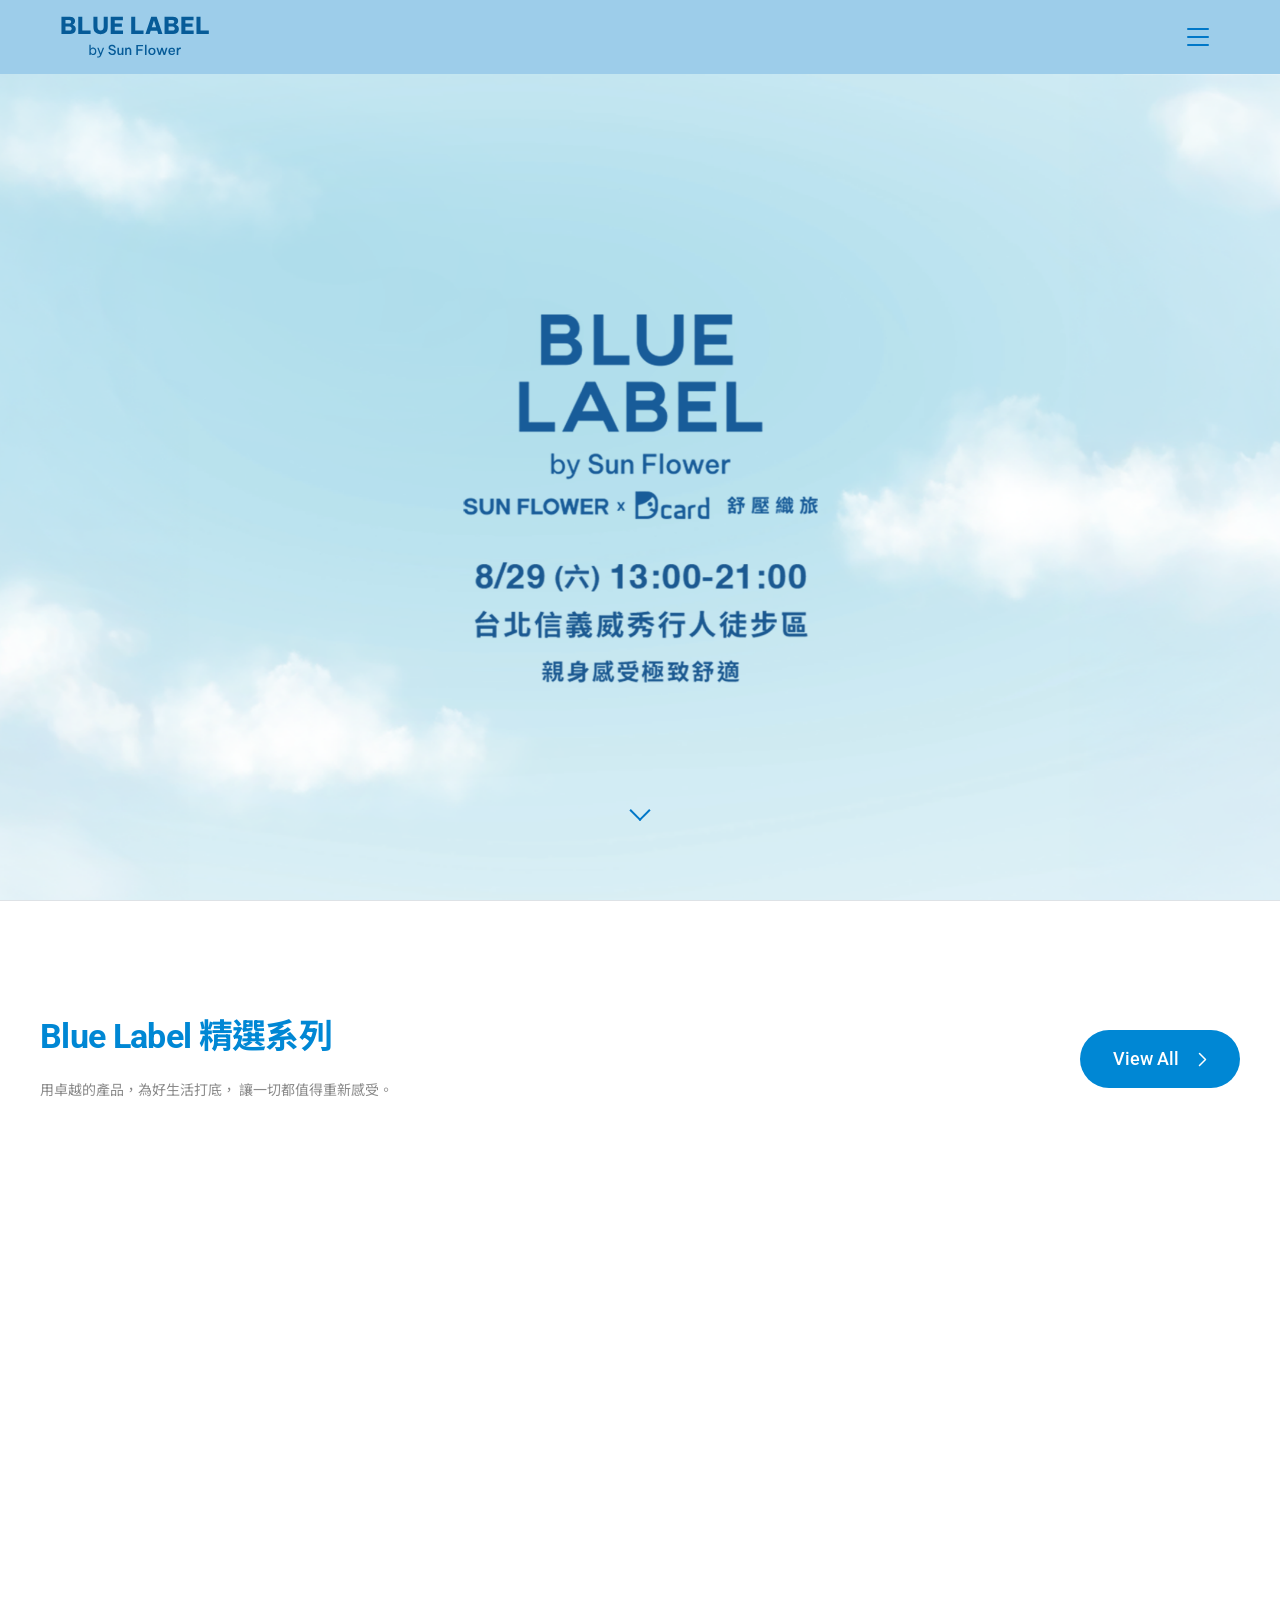
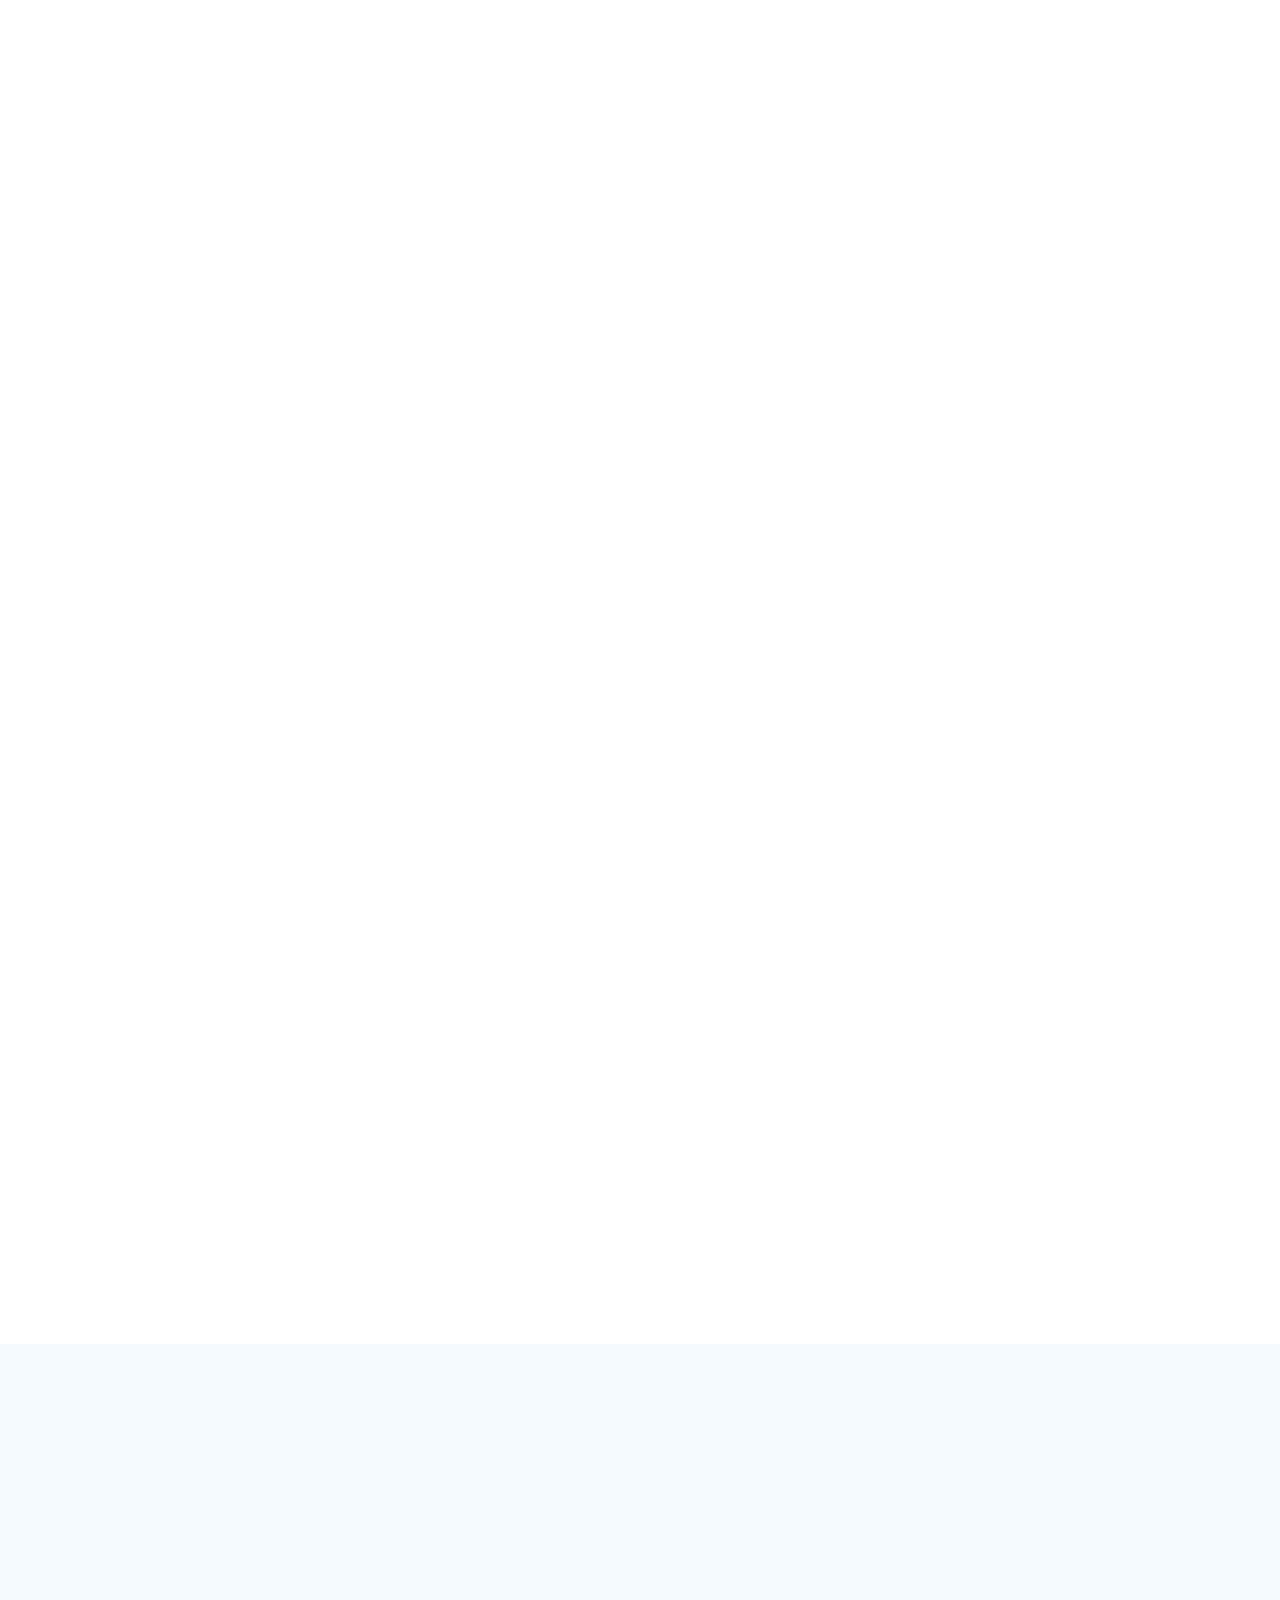
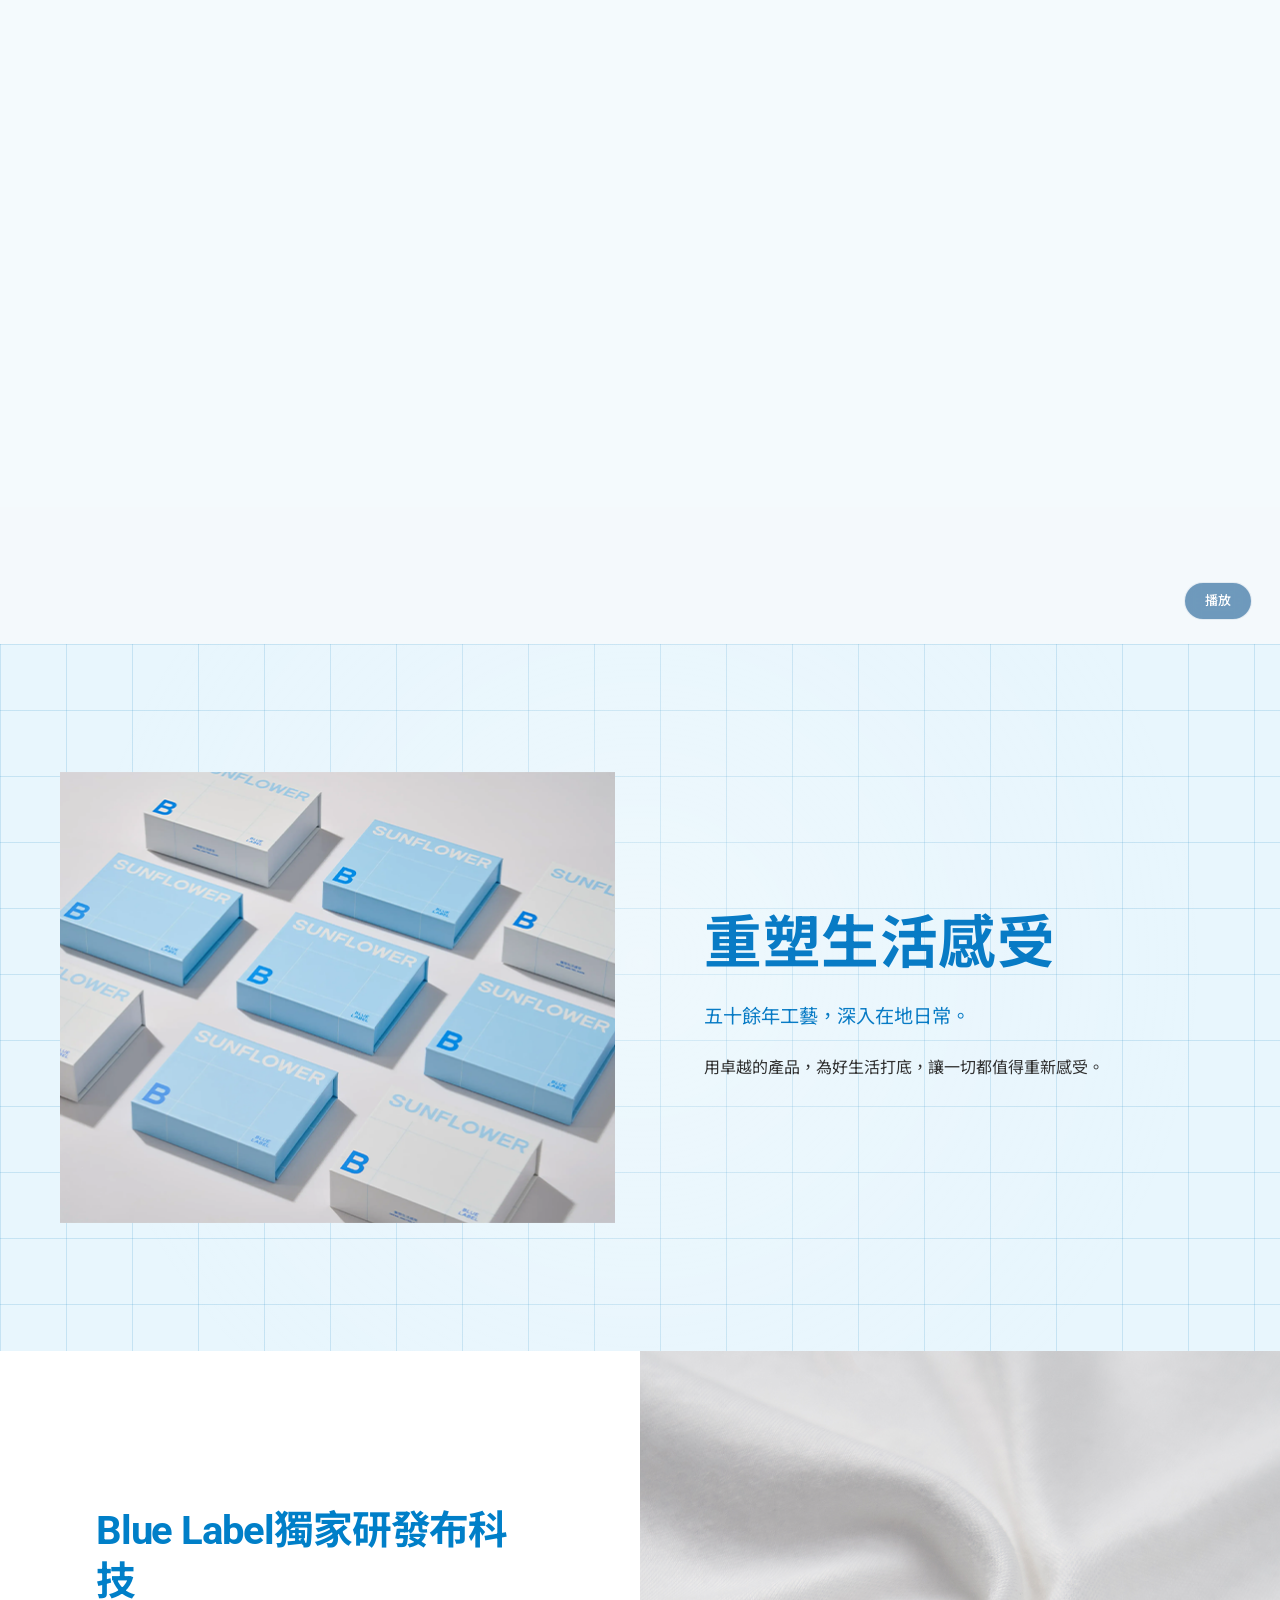
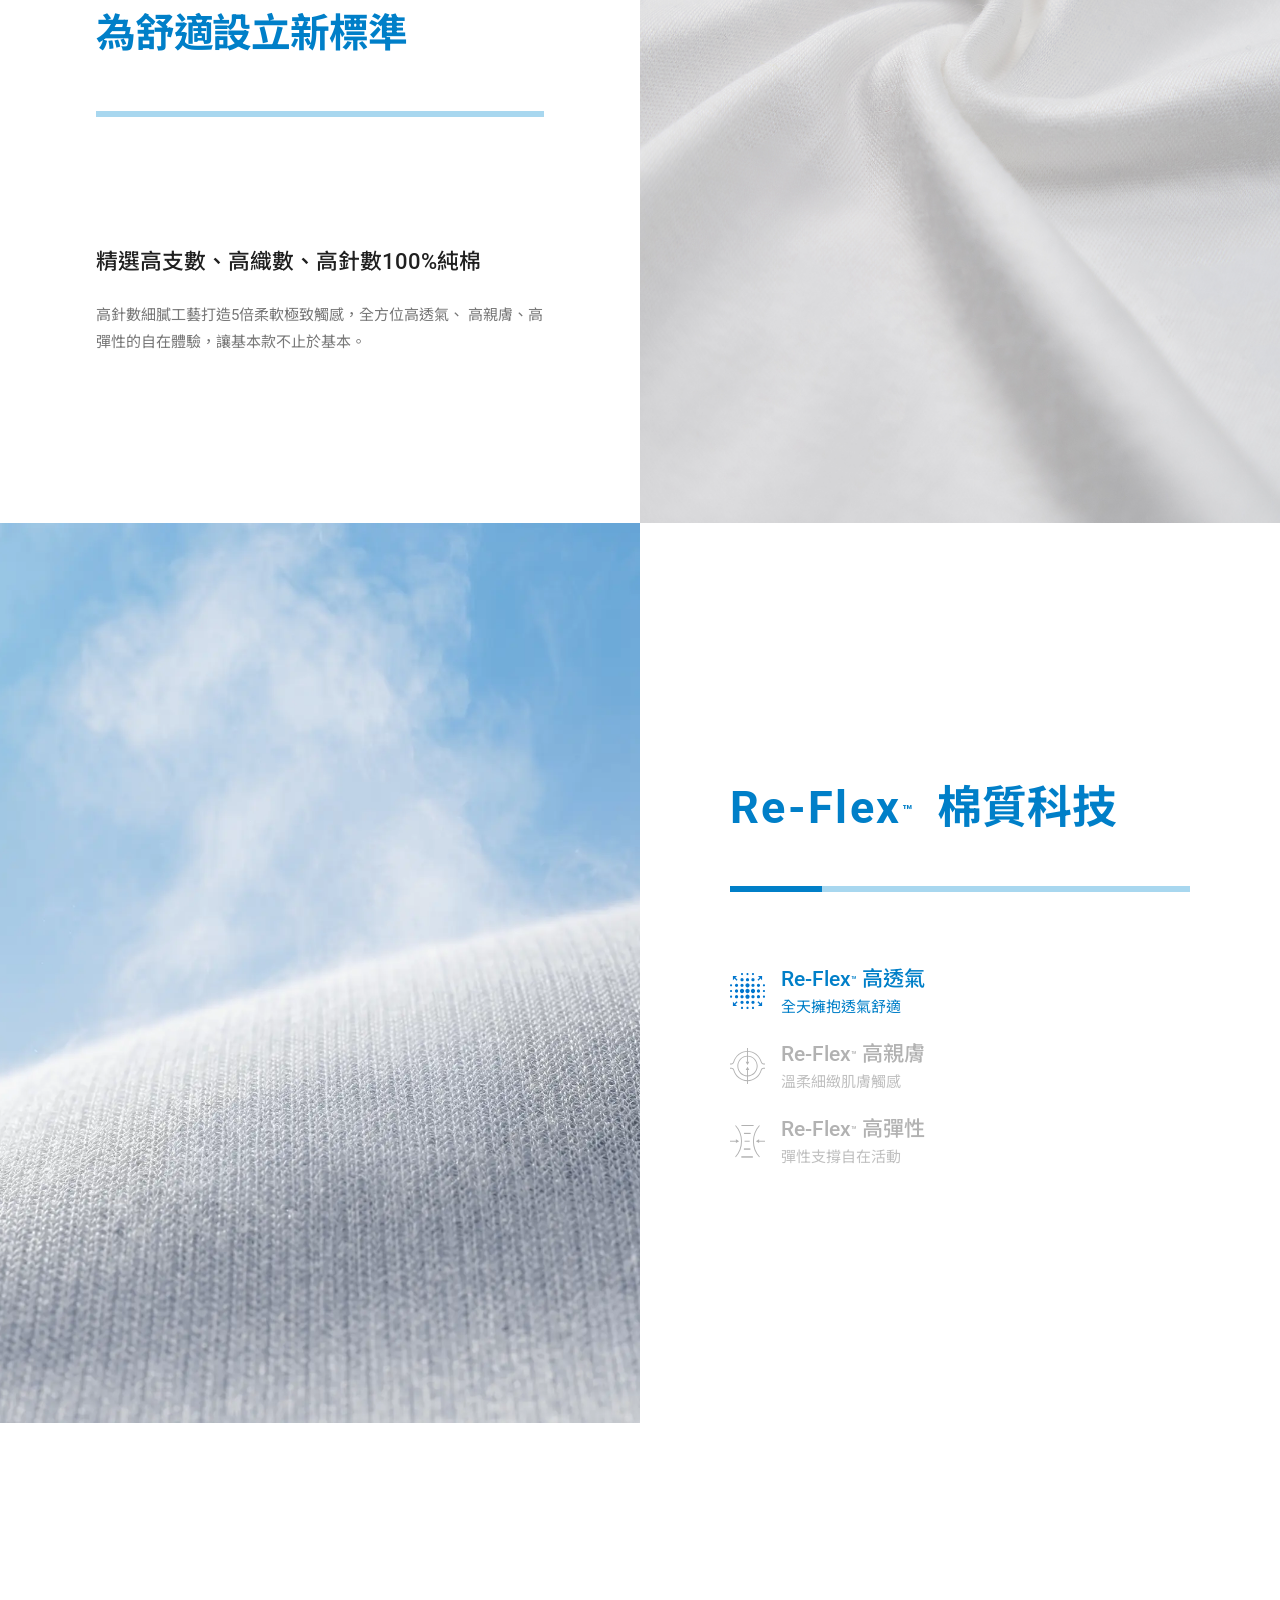
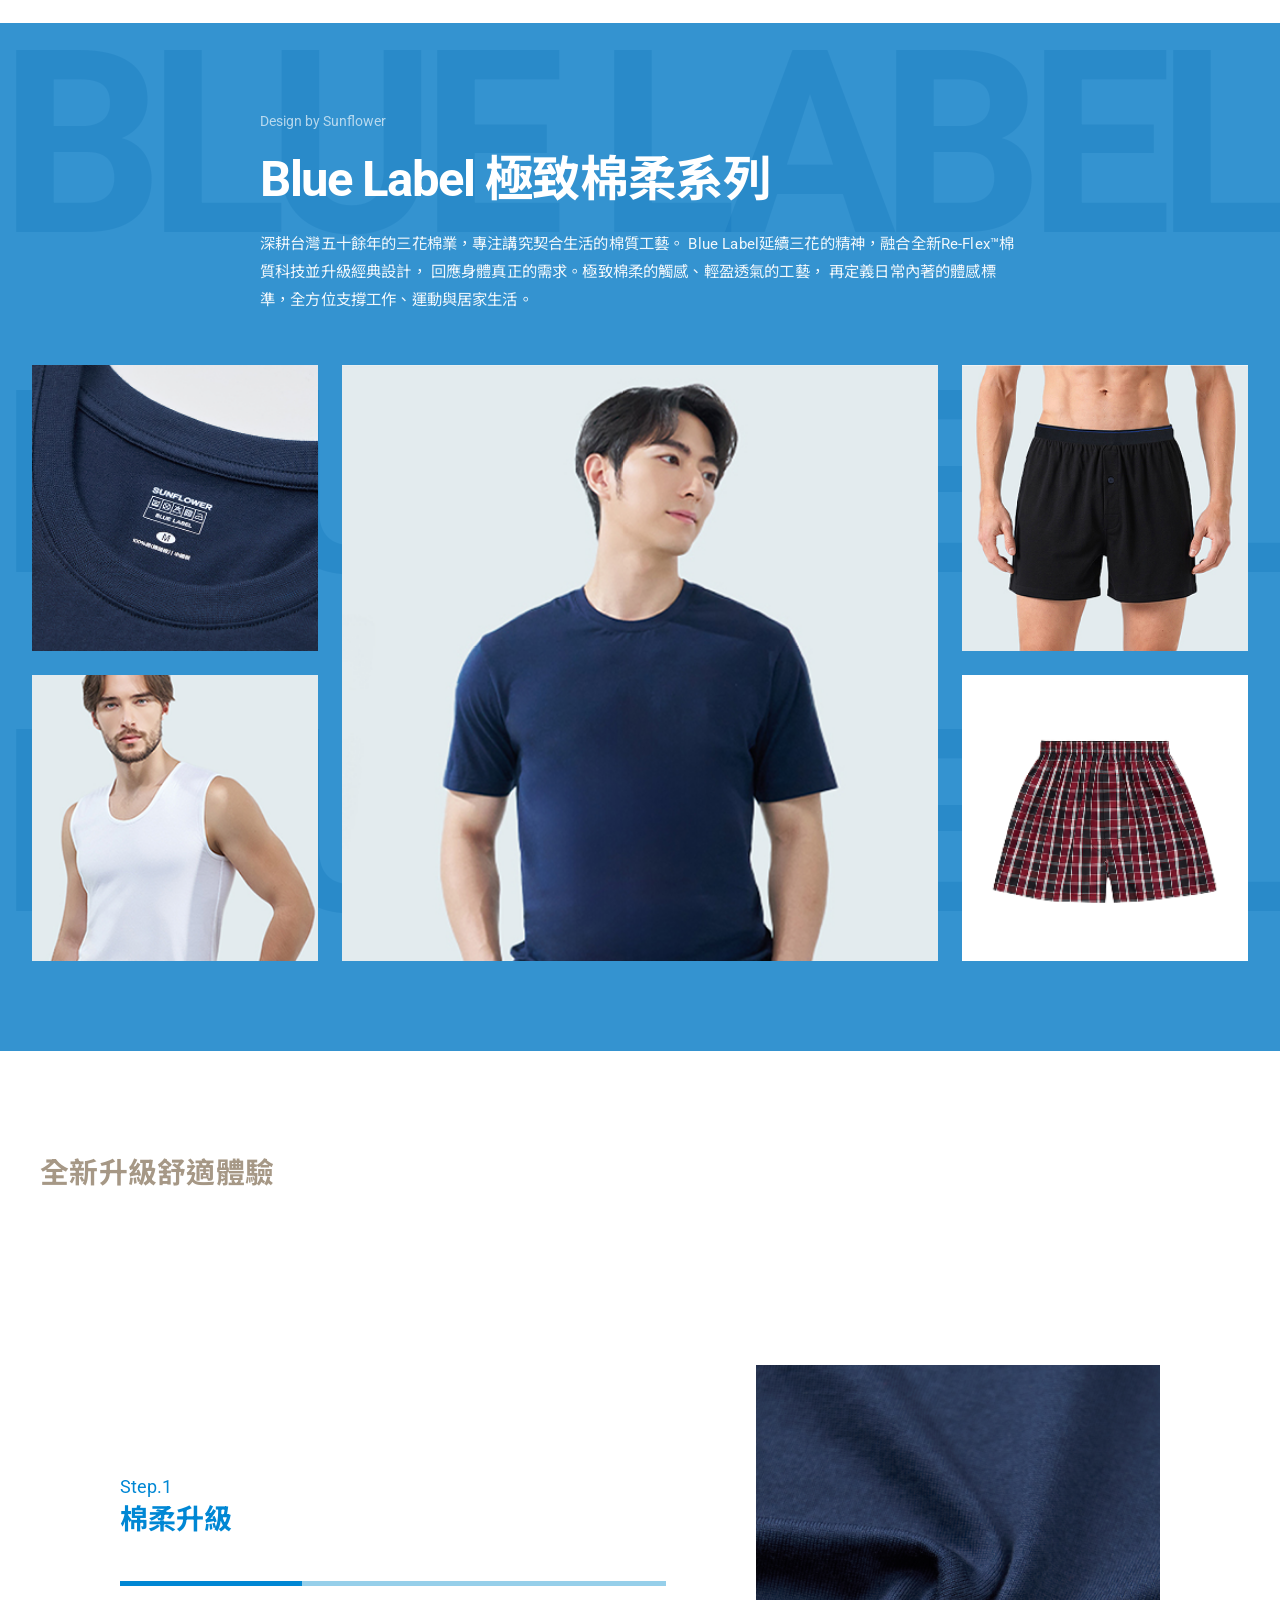
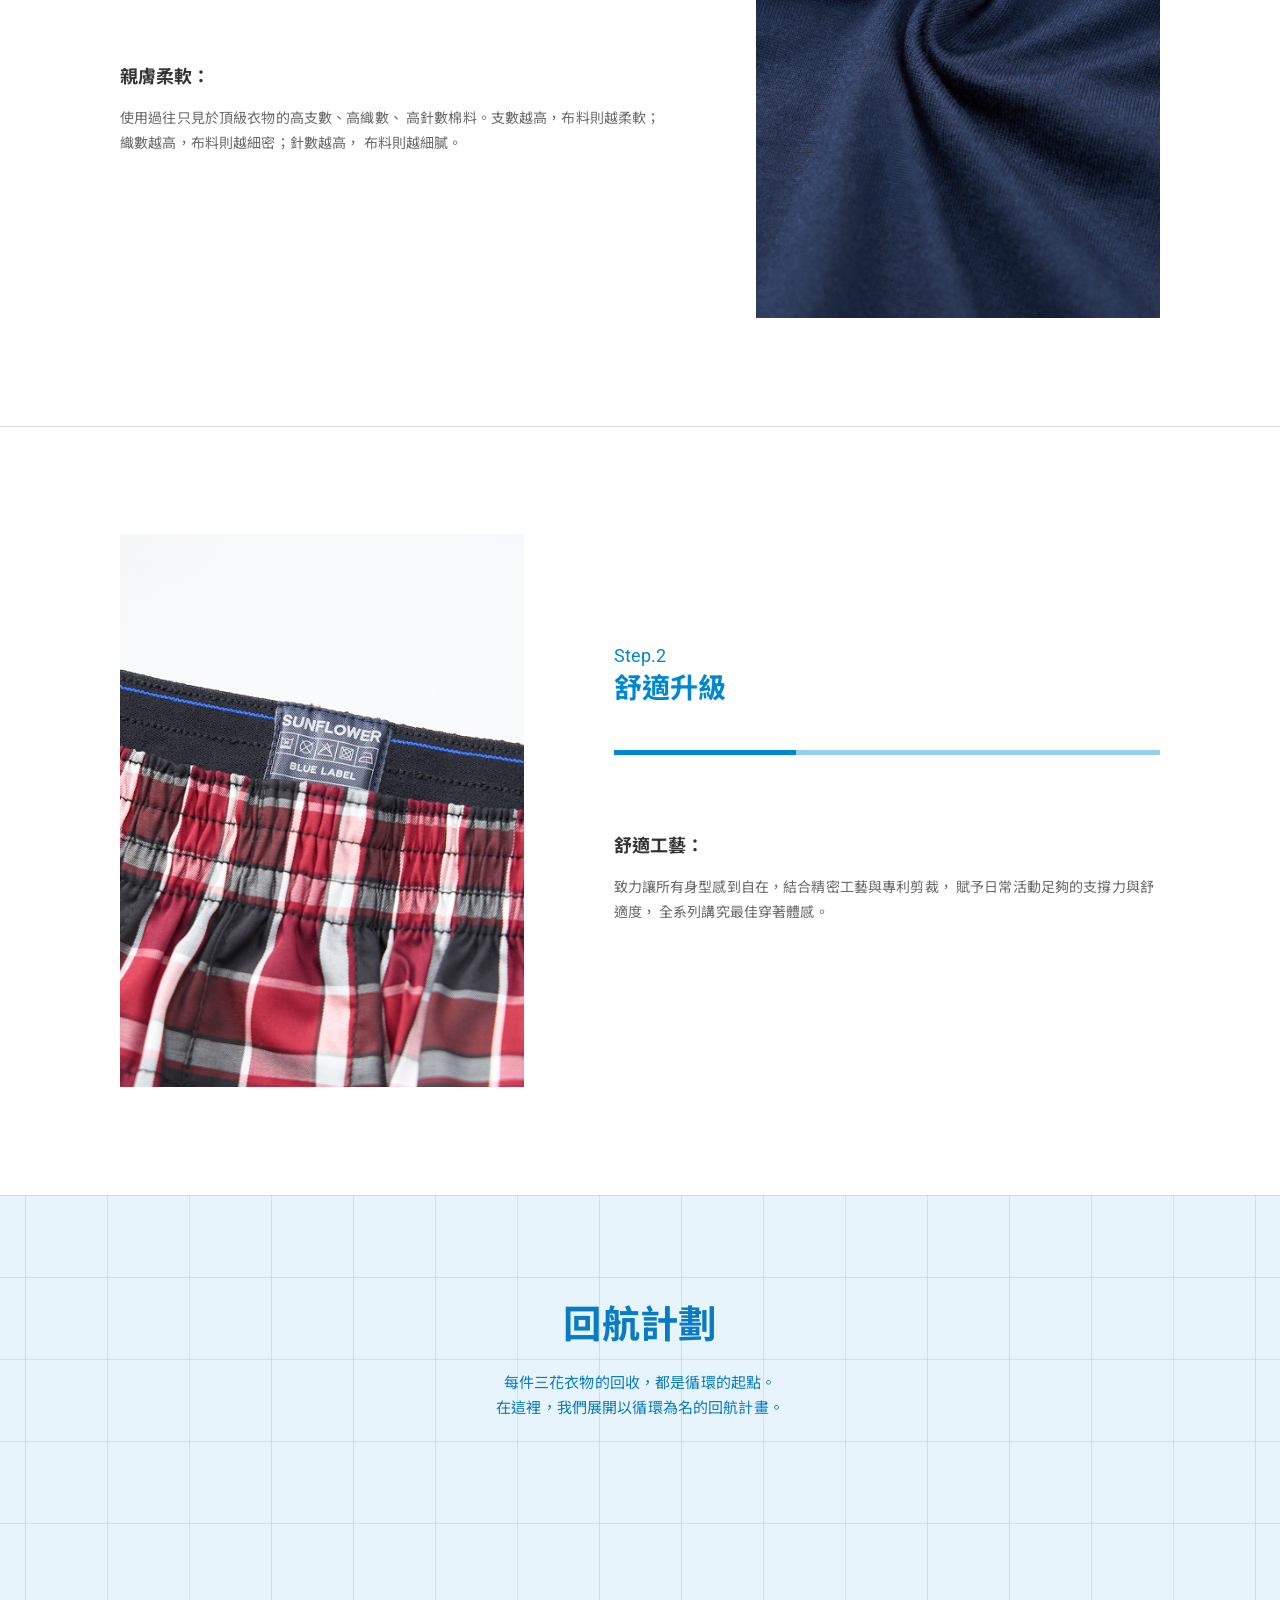
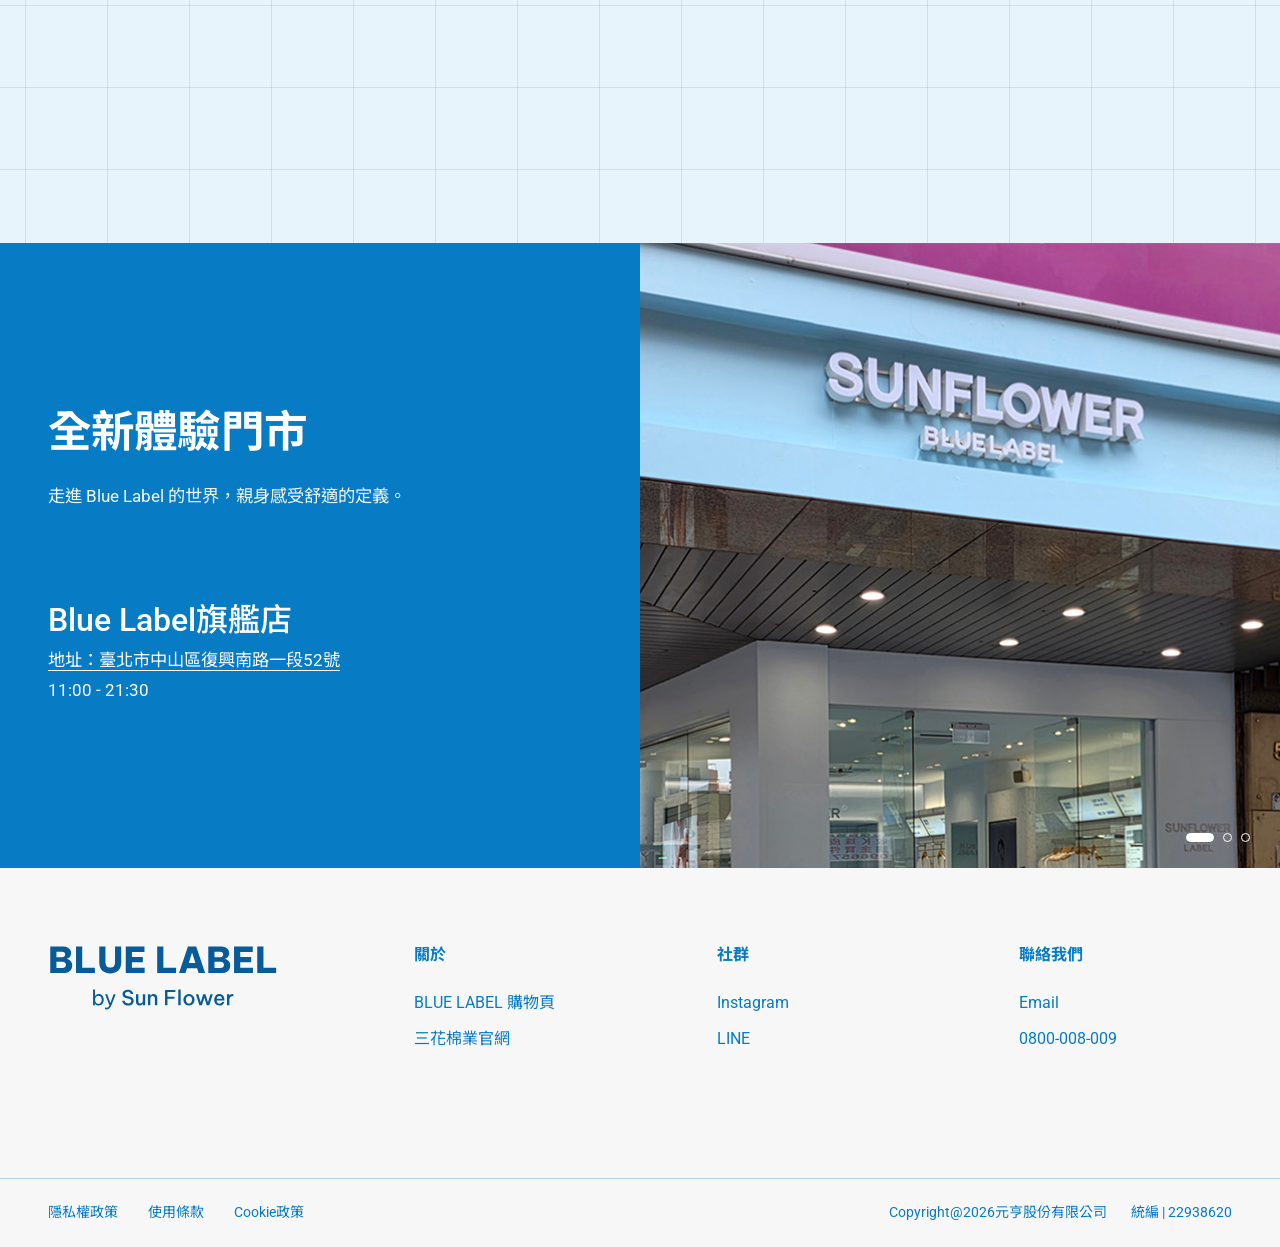
==== commit 47bf8a06: "banner更新" ====
--- a/src/html/index-sf.html
+++ b/src/html/index-sf.html
@@ -53,7 +53,7 @@
         <div class="hero__image" aria-hidden="true"></div>
         <div class="hero__fade" aria-hidden="true"></div>
 
-        <div class="hero__content">
+        <!-- <div class="hero__content">
           <p class="hero__eyebrow">
             The Answer to Comfort
           </p>
@@ -71,7 +71,7 @@
           <a class="hero__button" href="#series">
             探索系列
           </a>
-        </div>
+        </div> -->
 
         <a
           class="hero__scroll"
--- a/src/css/index.css
+++ b/src/css/index.css
@@ -1,2 +1,2 @@
 @charset "UTF-8";
-*,*:after,*:before{vertical-align:top;-webkit-box-sizing:border-box;-moz-box-sizing:border-box;box-sizing:border-box;-webkit-font-smoothing:subpixel-antialiased;-moz-font-smoothing:subpixel-antialiased;-ms-font-smoothing:subpixel-antialiased;-o-font-smoothing:subpixel-antialiased;font-smoothing:subpixel-antialiased}body{position:relative;display:inline-block;width:100%;margin:0;padding:0;color:#000;font-size:medium;text-align:center;font-family:"微軟正黑體","Open sans","Helvetica Neue",HelveticaNeue,Helvetica,Arial,sans-serif;color:#000;background-color:#fff}.__lalilo_copy_str{position:fixed;left:-1000px;top:-1000px;z-index:-9999;filter:progid:DXImageTransform.Microsoft.Alpha(Opacity=0);opacity:0}:root,[data-bs-theme=light]{--bs-blue: #0d6efd;--bs-indigo: #6610f2;--bs-purple: #6f42c1;--bs-pink: #d63384;--bs-red: #dc3545;--bs-orange: #fd7e14;--bs-yellow: #ffc107;--bs-green: #198754;--bs-teal: #20c997;--bs-cyan: #0dcaf0;--bs-black: #000;--bs-white: #fff;--bs-gray: #6c757d;--bs-gray-dark: #343a40;--bs-gray-100: #f8f9fa;--bs-gray-200: #e9ecef;--bs-gray-300: #dee2e6;--bs-gray-400: #ced4da;--bs-gray-500: #adb5bd;--bs-gray-600: #6c757d;--bs-gray-700: #495057;--bs-gray-800: #343a40;--bs-gray-900: #212529;--bs-primary: green;--bs-secondary: #6c757d;--bs-success: #198754;--bs-info: #0dcaf0;--bs-warning: #ffc107;--bs-danger: #dc3545;--bs-light: #f8f9fa;--bs-dark: #212529;--bs-primary-rgb: 0, 128, 0;--bs-secondary-rgb: 108, 117, 125;--bs-success-rgb: 25, 135, 84;--bs-info-rgb: 13, 202, 240;--bs-warning-rgb: 255, 193, 7;--bs-danger-rgb: 220, 53, 69;--bs-light-rgb: 248, 249, 250;--bs-dark-rgb: 33, 37, 41;--bs-primary-text-emphasis: #003300;--bs-secondary-text-emphasis: #2b2f32;--bs-success-text-emphasis: #0a3622;--bs-info-text-emphasis: #055160;--bs-warning-text-emphasis: #664d03;--bs-danger-text-emphasis: #58151c;--bs-light-text-emphasis: #495057;--bs-dark-text-emphasis: #495057;--bs-primary-bg-subtle: #cce6cc;--bs-secondary-bg-subtle: #e2e3e5;--bs-success-bg-subtle: #d1e7dd;--bs-info-bg-subtle: #cff4fc;--bs-warning-bg-subtle: #fff3cd;--bs-danger-bg-subtle: #f8d7da;--bs-light-bg-subtle: #fcfcfd;--bs-dark-bg-subtle: #ced4da;--bs-primary-border-subtle: #99cc99;--bs-secondary-border-subtle: #c4c8cb;--bs-success-border-subtle: #a3cfbb;--bs-info-border-subtle: #9eeaf9;--bs-warning-border-subtle: #ffe69c;--bs-danger-border-subtle: #f1aeb5;--bs-light-border-subtle: #e9ecef;--bs-dark-border-subtle: #adb5bd;--bs-white-rgb: 255, 255, 255;--bs-black-rgb: 0, 0, 0;--bs-font-sans-serif: system-ui, -apple-system, "Segoe UI", Roboto, "Helvetica Neue", "Noto Sans", "Liberation Sans", Arial, sans-serif, "Apple Color Emoji", "Segoe UI Emoji", "Segoe UI Symbol", "Noto Color Emoji";--bs-font-monospace: SFMono-Regular, Menlo, Monaco, Consolas, "Liberation Mono", "Courier New", monospace;--bs-gradient: linear-gradient(180deg, rgba(255, 255, 255, 0.15), rgba(255, 255, 255, 0));--bs-body-font-family: var(--bs-font-sans-serif);--bs-body-font-size:1rem;--bs-body-font-weight: 400;--bs-body-line-height: 1.5;--bs-body-color: #212529;--bs-body-color-rgb: 33, 37, 41;--bs-body-bg: #fff;--bs-body-bg-rgb: 255, 255, 255;--bs-emphasis-color: #000;--bs-emphasis-color-rgb: 0, 0, 0;--bs-secondary-color: rgba(33, 37, 41, 0.75);--bs-secondary-color-rgb: 33, 37, 41;--bs-secondary-bg: #e9ecef;--bs-secondary-bg-rgb: 233, 236, 239;--bs-tertiary-color: rgba(33, 37, 41, 0.5);--bs-tertiary-color-rgb: 33, 37, 41;--bs-tertiary-bg: #f8f9fa;--bs-tertiary-bg-rgb: 248, 249, 250;--bs-heading-color: inherit;--bs-link-color: green;--bs-link-color-rgb: 0, 128, 0;--bs-link-decoration: underline;--bs-link-hover-color: #006600;--bs-link-hover-color-rgb: 0, 102, 0;--bs-code-color: #d63384;--bs-highlight-color: #212529;--bs-highlight-bg: #fff3cd;--bs-border-width: 1px;--bs-border-style: solid;--bs-border-color: #dee2e6;--bs-border-color-translucent: rgba(0, 0, 0, 0.175);--bs-border-radius: 0.375rem;--bs-border-radius-sm: 0.25rem;--bs-border-radius-lg: 0.5rem;--bs-border-radius-xl: 1rem;--bs-border-radius-xxl: 2rem;--bs-border-radius-2xl: var(--bs-border-radius-xxl);--bs-border-radius-pill: 50rem;--bs-box-shadow: 0 0.5rem 1rem rgba(0, 0, 0, 0.15);--bs-box-shadow-sm: 0 0.125rem 0.25rem rgba(0, 0, 0, 0.075);--bs-box-shadow-lg: 0 1rem 3rem rgba(0, 0, 0, 0.175);--bs-box-shadow-inset: inset 0 1px 2px rgba(0, 0, 0, 0.075);--bs-focus-ring-width: 0.25rem;--bs-focus-ring-opacity: 0.25;--bs-focus-ring-color: rgba(0, 128, 0, 0.25);--bs-form-valid-color: #198754;--bs-form-valid-border-color: #198754;--bs-form-invalid-color: #dc3545;--bs-form-invalid-border-color: #dc3545}[data-bs-theme=dark]{color-scheme:dark;--bs-body-color: #dee2e6;--bs-body-color-rgb: 222, 226, 230;--bs-body-bg: #212529;--bs-body-bg-rgb: 33, 37, 41;--bs-emphasis-color: #fff;--bs-emphasis-color-rgb: 255, 255, 255;--bs-secondary-color: rgba(222, 226, 230, 0.75);--bs-secondary-color-rgb: 222, 226, 230;--bs-secondary-bg: #343a40;--bs-secondary-bg-rgb: 52, 58, 64;--bs-tertiary-color: rgba(222, 226, 230, 0.5);--bs-tertiary-color-rgb: 222, 226, 230;--bs-tertiary-bg: #2b3035;--bs-tertiary-bg-rgb: 43, 48, 53;--bs-primary-text-emphasis: #66b366;--bs-secondary-text-emphasis: #a7acb1;--bs-success-text-emphasis: #75b798;--bs-info-text-emphasis: #6edff6;--bs-warning-text-emphasis: #ffda6a;--bs-danger-text-emphasis: #ea868f;--bs-light-text-emphasis: #f8f9fa;--bs-dark-text-emphasis: #dee2e6;--bs-primary-bg-subtle: #001a00;--bs-secondary-bg-subtle: #161719;--bs-success-bg-subtle: #051b11;--bs-info-bg-subtle: #032830;--bs-warning-bg-subtle: #332701;--bs-danger-bg-subtle: #2c0b0e;--bs-light-bg-subtle: #343a40;--bs-dark-bg-subtle: #1a1d20;--bs-primary-border-subtle: #004d00;--bs-secondary-border-subtle: #41464b;--bs-success-border-subtle: #0f5132;--bs-info-border-subtle: #087990;--bs-warning-border-subtle: #997404;--bs-danger-border-subtle: #842029;--bs-light-border-subtle: #495057;--bs-dark-border-subtle: #343a40;--bs-heading-color: inherit;--bs-link-color: #66b366;--bs-link-hover-color: #85c285;--bs-link-color-rgb: 102, 179, 102;--bs-link-hover-color-rgb: 133, 194, 133;--bs-code-color: #e685b5;--bs-highlight-color: #dee2e6;--bs-highlight-bg: #664d03;--bs-border-color: #495057;--bs-border-color-translucent: rgba(255, 255, 255, 0.15);--bs-form-valid-color: #75b798;--bs-form-valid-border-color: #75b798;--bs-form-invalid-color: #ea868f;--bs-form-invalid-border-color: #ea868f}*,*::before,*::after{box-sizing:border-box}@media(prefers-reduced-motion: no-preference){:root{scroll-behavior:smooth}}body{margin:0;font-family:var(--bs-body-font-family);font-size:var(--bs-body-font-size);font-weight:var(--bs-body-font-weight);line-height:var(--bs-body-line-height);color:var(--bs-body-color);text-align:var(--bs-body-text-align);background-color:var(--bs-body-bg);-webkit-text-size-adjust:100%;-webkit-tap-highlight-color:rgba(0,0,0,0)}hr{margin:1rem 0;color:inherit;border:0;border-top:var(--bs-border-width) solid;opacity:.25}h6,.h6,h5,.h5,h4,.h4,h3,.h3,h2,.h2,h1,.h1{margin-top:0;margin-bottom:.5rem;font-weight:500;line-height:1.2;color:var(--bs-heading-color)}h1,.h1{font-size:calc(1.375rem + 1.5vw)}@media(min-width: 1200px){h1,.h1{font-size:2.5rem}}h2,.h2{font-size:calc(1.325rem + 0.9vw)}@media(min-width: 1200px){h2,.h2{font-size:2rem}}h3,.h3{font-size:calc(1.3rem + 0.6vw)}@media(min-width: 1200px){h3,.h3{font-size:1.75rem}}h4,.h4{font-size:calc(1.275rem + 0.3vw)}@media(min-width: 1200px){h4,.h4{font-size:1.5rem}}h5,.h5{font-size:1.25rem}h6,.h6{font-size:1rem}p{margin-top:0;margin-bottom:1rem}abbr[title]{text-decoration:underline dotted;cursor:help;text-decoration-skip-ink:none}address{margin-bottom:1rem;font-style:normal;line-height:inherit}ol,ul{padding-left:2rem}ol,ul,dl{margin-top:0;margin-bottom:1rem}ol ol,ul ul,ol ul,ul ol{margin-bottom:0}dt{font-weight:700}dd{margin-bottom:.5rem;margin-left:0}blockquote{margin:0 0 1rem}b,strong{font-weight:bolder}small,.small{font-size:0.875em}mark,.mark{padding:.1875em;color:var(--bs-highlight-color);background-color:var(--bs-highlight-bg)}sub,sup{position:relative;font-size:0.75em;line-height:0;vertical-align:baseline}sub{bottom:-0.25em}sup{top:-0.5em}a{color:rgba(var(--bs-link-color-rgb), var(--bs-link-opacity, 1));text-decoration:underline}a:hover{--bs-link-color-rgb: var(--bs-link-hover-color-rgb)}a:not([href]):not([class]),a:not([href]):not([class]):hover{color:inherit;text-decoration:none}pre,code,kbd,samp{font-family:var(--bs-font-monospace);font-size:1em}pre{display:block;margin-top:0;margin-bottom:1rem;overflow:auto;font-size:0.875em}pre code{font-size:inherit;color:inherit;word-break:normal}code{font-size:0.875em;color:var(--bs-code-color);word-wrap:break-word}a>code{color:inherit}kbd{padding:.1875rem .375rem;font-size:0.875em;color:var(--bs-body-bg);background-color:var(--bs-body-color);border-radius:.25rem}kbd kbd{padding:0;font-size:1em}figure{margin:0 0 1rem}img,svg{vertical-align:middle}table{caption-side:bottom;border-collapse:collapse}caption{padding-top:.5rem;padding-bottom:.5rem;color:var(--bs-secondary-color);text-align:left}th{text-align:inherit;text-align:-webkit-match-parent}thead,tbody,tfoot,tr,td,th{border-color:inherit;border-style:solid;border-width:0}label{display:inline-block}button{border-radius:0}button:focus:not(:focus-visible){outline:0}input,button,select,optgroup,textarea{margin:0;font-family:inherit;font-size:inherit;line-height:inherit}button,select{text-transform:none}[role=button]{cursor:pointer}select{word-wrap:normal}select:disabled{opacity:1}[list]:not([type=date]):not([type=datetime-local]):not([type=month]):not([type=week]):not([type=time])::-webkit-calendar-picker-indicator{display:none !important}button,[type=button],[type=reset],[type=submit]{-webkit-appearance:button}button:not(:disabled),[type=button]:not(:disabled),[type=reset]:not(:disabled),[type=submit]:not(:disabled){cursor:pointer}::-moz-focus-inner{padding:0;border-style:none}textarea{resize:vertical}fieldset{min-width:0;padding:0;margin:0;border:0}legend{float:left;width:100%;padding:0;margin-bottom:.5rem;line-height:inherit;font-size:calc(1.275rem + 0.3vw)}@media(min-width: 1200px){legend{font-size:1.5rem}}legend+*{clear:left}::-webkit-datetime-edit-fields-wrapper,::-webkit-datetime-edit-text,::-webkit-datetime-edit-minute,::-webkit-datetime-edit-hour-field,::-webkit-datetime-edit-day-field,::-webkit-datetime-edit-month-field,::-webkit-datetime-edit-year-field{padding:0}::-webkit-inner-spin-button{height:auto}[type=search]{-webkit-appearance:textfield;outline-offset:-2px}::-webkit-search-decoration{-webkit-appearance:none}::-webkit-color-swatch-wrapper{padding:0}::file-selector-button{font:inherit;-webkit-appearance:button}output{display:inline-block}iframe{border:0}summary{display:list-item;cursor:pointer}progress{vertical-align:baseline}[hidden]{display:none !important}.lead{font-size:1.25rem;font-weight:300}.display-1{font-weight:300;line-height:1.2;font-size:calc(1.625rem + 4.5vw)}@media(min-width: 1200px){.display-1{font-size:5rem}}.display-2{font-weight:300;line-height:1.2;font-size:calc(1.575rem + 3.9vw)}@media(min-width: 1200px){.display-2{font-size:4.5rem}}.display-3{font-weight:300;line-height:1.2;font-size:calc(1.525rem + 3.3vw)}@media(min-width: 1200px){.display-3{font-size:4rem}}.display-4{font-weight:300;line-height:1.2;font-size:calc(1.475rem + 2.7vw)}@media(min-width: 1200px){.display-4{font-size:3.5rem}}.display-5{font-weight:300;line-height:1.2;font-size:calc(1.425rem + 2.1vw)}@media(min-width: 1200px){.display-5{font-size:3rem}}.display-6{font-weight:300;line-height:1.2;font-size:calc(1.375rem + 1.5vw)}@media(min-width: 1200px){.display-6{font-size:2.5rem}}.list-unstyled{padding-left:0;list-style:none}.list-inline{padding-left:0;list-style:none}.list-inline-item{display:inline-block}.list-inline-item:not(:last-child){margin-right:.5rem}.initialism{font-size:0.875em;text-transform:uppercase}.blockquote{margin-bottom:1rem;font-size:1.25rem}.blockquote>:last-child{margin-bottom:0}.blockquote-footer{margin-top:-1rem;margin-bottom:1rem;font-size:0.875em;color:#6c757d}.blockquote-footer::before{content:"— "}.img-fluid{max-width:100%;height:auto}.img-thumbnail{padding:.25rem;background-color:var(--bs-body-bg);border:var(--bs-border-width) solid var(--bs-border-color);border-radius:var(--bs-border-radius);max-width:100%;height:auto}.figure{display:inline-block}.figure-img{margin-bottom:.5rem;line-height:1}.figure-caption{font-size:0.875em;color:var(--bs-secondary-color)}.container,.container-fluid,.container-xxl,.container-xl,.container-lg,.container-md,.container-sm{--bs-gutter-x: 1.5rem;--bs-gutter-y: 0;width:100%;padding-right:calc(var(--bs-gutter-x)*.5);padding-left:calc(var(--bs-gutter-x)*.5);margin-right:auto;margin-left:auto}@media(min-width: 576px){.container-sm,.container{max-width:540px}}@media(min-width: 768px){.container-md,.container-sm,.container{max-width:720px}}@media(min-width: 992px){.container-lg,.container-md,.container-sm,.container{max-width:960px}}@media(min-width: 1200px){.container-xl,.container-lg,.container-md,.container-sm,.container{max-width:1140px}}@media(min-width: 1400px){.container-xxl,.container-xl,.container-lg,.container-md,.container-sm,.container{max-width:1320px}}:root{--bs-breakpoint-xs: 0;--bs-breakpoint-sm: 576px;--bs-breakpoint-md: 768px;--bs-breakpoint-lg: 992px;--bs-breakpoint-xl: 1200px;--bs-breakpoint-xxl: 1400px}.row{--bs-gutter-x: 1.5rem;--bs-gutter-y: 0;display:flex;flex-wrap:wrap;margin-top:calc(-1*var(--bs-gutter-y));margin-right:calc(-0.5*var(--bs-gutter-x));margin-left:calc(-0.5*var(--bs-gutter-x))}.row>*{flex-shrink:0;width:100%;max-width:100%;padding-right:calc(var(--bs-gutter-x)*.5);padding-left:calc(var(--bs-gutter-x)*.5);margin-top:var(--bs-gutter-y)}.col{flex:1 0 0}.row-cols-auto>*{flex:0 0 auto;width:auto}.row-cols-1>*{flex:0 0 auto;width:100%}.row-cols-2>*{flex:0 0 auto;width:50%}.row-cols-3>*{flex:0 0 auto;width:33.33333333%}.row-cols-4>*{flex:0 0 auto;width:25%}.row-cols-5>*{flex:0 0 auto;width:20%}.row-cols-6>*{flex:0 0 auto;width:16.66666667%}.col-auto{flex:0 0 auto;width:auto}.col-1{flex:0 0 auto;width:8.33333333%}.col-2{flex:0 0 auto;width:16.66666667%}.col-3{flex:0 0 auto;width:25%}.col-4{flex:0 0 auto;width:33.33333333%}.col-5{flex:0 0 auto;width:41.66666667%}.col-6{flex:0 0 auto;width:50%}.col-7{flex:0 0 auto;width:58.33333333%}.col-8{flex:0 0 auto;width:66.66666667%}.col-9{flex:0 0 auto;width:75%}.col-10{flex:0 0 auto;width:83.33333333%}.col-11{flex:0 0 auto;width:91.66666667%}.col-12{flex:0 0 auto;width:100%}.offset-1{margin-left:8.33333333%}.offset-2{margin-left:16.66666667%}.offset-3{margin-left:25%}.offset-4{margin-left:33.33333333%}.offset-5{margin-left:41.66666667%}.offset-6{margin-left:50%}.offset-7{margin-left:58.33333333%}.offset-8{margin-left:66.66666667%}.offset-9{margin-left:75%}.offset-10{margin-left:83.33333333%}.offset-11{margin-left:91.66666667%}.g-0,.gx-0{--bs-gutter-x: 0}.g-0,.gy-0{--bs-gutter-y: 0}.g-1,.gx-1{--bs-gutter-x: 0.25rem}.g-1,.gy-1{--bs-gutter-y: 0.25rem}.g-2,.gx-2{--bs-gutter-x: 0.5rem}.g-2,.gy-2{--bs-gutter-y: 0.5rem}.g-3,.gx-3{--bs-gutter-x: 1rem}.g-3,.gy-3{--bs-gutter-y: 1rem}.g-4,.gx-4{--bs-gutter-x: 1.5rem}.g-4,.gy-4{--bs-gutter-y: 1.5rem}.g-5,.gx-5{--bs-gutter-x: 3rem}.g-5,.gy-5{--bs-gutter-y: 3rem}@media(min-width: 576px){.col-sm{flex:1 0 0}.row-cols-sm-auto>*{flex:0 0 auto;width:auto}.row-cols-sm-1>*{flex:0 0 auto;width:100%}.row-cols-sm-2>*{flex:0 0 auto;width:50%}.row-cols-sm-3>*{flex:0 0 auto;width:33.33333333%}.row-cols-sm-4>*{flex:0 0 auto;width:25%}.row-cols-sm-5>*{flex:0 0 auto;width:20%}.row-cols-sm-6>*{flex:0 0 auto;width:16.66666667%}.col-sm-auto{flex:0 0 auto;width:auto}.col-sm-1{flex:0 0 auto;width:8.33333333%}.col-sm-2{flex:0 0 auto;width:16.66666667%}.col-sm-3{flex:0 0 auto;width:25%}.col-sm-4{flex:0 0 auto;width:33.33333333%}.col-sm-5{flex:0 0 auto;width:41.66666667%}.col-sm-6{flex:0 0 auto;width:50%}.col-sm-7{flex:0 0 auto;width:58.33333333%}.col-sm-8{flex:0 0 auto;width:66.66666667%}.col-sm-9{flex:0 0 auto;width:75%}.col-sm-10{flex:0 0 auto;width:83.33333333%}.col-sm-11{flex:0 0 auto;width:91.66666667%}.col-sm-12{flex:0 0 auto;width:100%}.offset-sm-0{margin-left:0}.offset-sm-1{margin-left:8.33333333%}.offset-sm-2{margin-left:16.66666667%}.offset-sm-3{margin-left:25%}.offset-sm-4{margin-left:33.33333333%}.offset-sm-5{margin-left:41.66666667%}.offset-sm-6{margin-left:50%}.offset-sm-7{margin-left:58.33333333%}.offset-sm-8{margin-left:66.66666667%}.offset-sm-9{margin-left:75%}.offset-sm-10{margin-left:83.33333333%}.offset-sm-11{margin-left:91.66666667%}.g-sm-0,.gx-sm-0{--bs-gutter-x: 0}.g-sm-0,.gy-sm-0{--bs-gutter-y: 0}.g-sm-1,.gx-sm-1{--bs-gutter-x: 0.25rem}.g-sm-1,.gy-sm-1{--bs-gutter-y: 0.25rem}.g-sm-2,.gx-sm-2{--bs-gutter-x: 0.5rem}.g-sm-2,.gy-sm-2{--bs-gutter-y: 0.5rem}.g-sm-3,.gx-sm-3{--bs-gutter-x: 1rem}.g-sm-3,.gy-sm-3{--bs-gutter-y: 1rem}.g-sm-4,.gx-sm-4{--bs-gutter-x: 1.5rem}.g-sm-4,.gy-sm-4{--bs-gutter-y: 1.5rem}.g-sm-5,.gx-sm-5{--bs-gutter-x: 3rem}.g-sm-5,.gy-sm-5{--bs-gutter-y: 3rem}}@media(min-width: 768px){.col-md{flex:1 0 0}.row-cols-md-auto>*{flex:0 0 auto;width:auto}.row-cols-md-1>*{flex:0 0 auto;width:100%}.row-cols-md-2>*{flex:0 0 auto;width:50%}.row-cols-md-3>*{flex:0 0 auto;width:33.33333333%}.row-cols-md-4>*{flex:0 0 auto;width:25%}.row-cols-md-5>*{flex:0 0 auto;width:20%}.row-cols-md-6>*{flex:0 0 auto;width:16.66666667%}.col-md-auto{flex:0 0 auto;width:auto}.col-md-1{flex:0 0 auto;width:8.33333333%}.col-md-2{flex:0 0 auto;width:16.66666667%}.col-md-3{flex:0 0 auto;width:25%}.col-md-4{flex:0 0 auto;width:33.33333333%}.col-md-5{flex:0 0 auto;width:41.66666667%}.col-md-6{flex:0 0 auto;width:50%}.col-md-7{flex:0 0 auto;width:58.33333333%}.col-md-8{flex:0 0 auto;width:66.66666667%}.col-md-9{flex:0 0 auto;width:75%}.col-md-10{flex:0 0 auto;width:83.33333333%}.col-md-11{flex:0 0 auto;width:91.66666667%}.col-md-12{flex:0 0 auto;width:100%}.offset-md-0{margin-left:0}.offset-md-1{margin-left:8.33333333%}.offset-md-2{margin-left:16.66666667%}.offset-md-3{margin-left:25%}.offset-md-4{margin-left:33.33333333%}.offset-md-5{margin-left:41.66666667%}.offset-md-6{margin-left:50%}.offset-md-7{margin-left:58.33333333%}.offset-md-8{margin-left:66.66666667%}.offset-md-9{margin-left:75%}.offset-md-10{margin-left:83.33333333%}.offset-md-11{margin-left:91.66666667%}.g-md-0,.gx-md-0{--bs-gutter-x: 0}.g-md-0,.gy-md-0{--bs-gutter-y: 0}.g-md-1,.gx-md-1{--bs-gutter-x: 0.25rem}.g-md-1,.gy-md-1{--bs-gutter-y: 0.25rem}.g-md-2,.gx-md-2{--bs-gutter-x: 0.5rem}.g-md-2,.gy-md-2{--bs-gutter-y: 0.5rem}.g-md-3,.gx-md-3{--bs-gutter-x: 1rem}.g-md-3,.gy-md-3{--bs-gutter-y: 1rem}.g-md-4,.gx-md-4{--bs-gutter-x: 1.5rem}.g-md-4,.gy-md-4{--bs-gutter-y: 1.5rem}.g-md-5,.gx-md-5{--bs-gutter-x: 3rem}.g-md-5,.gy-md-5{--bs-gutter-y: 3rem}}@media(min-width: 992px){.col-lg{flex:1 0 0}.row-cols-lg-auto>*{flex:0 0 auto;width:auto}.row-cols-lg-1>*{flex:0 0 auto;width:100%}.row-cols-lg-2>*{flex:0 0 auto;width:50%}.row-cols-lg-3>*{flex:0 0 auto;width:33.33333333%}.row-cols-lg-4>*{flex:0 0 auto;width:25%}.row-cols-lg-5>*{flex:0 0 auto;width:20%}.row-cols-lg-6>*{flex:0 0 auto;width:16.66666667%}.col-lg-auto{flex:0 0 auto;width:auto}.col-lg-1{flex:0 0 auto;width:8.33333333%}.col-lg-2{flex:0 0 auto;width:16.66666667%}.col-lg-3{flex:0 0 auto;width:25%}.col-lg-4{flex:0 0 auto;width:33.33333333%}.col-lg-5{flex:0 0 auto;width:41.66666667%}.col-lg-6{flex:0 0 auto;width:50%}.col-lg-7{flex:0 0 auto;width:58.33333333%}.col-lg-8{flex:0 0 auto;width:66.66666667%}.col-lg-9{flex:0 0 auto;width:75%}.col-lg-10{flex:0 0 auto;width:83.33333333%}.col-lg-11{flex:0 0 auto;width:91.66666667%}.col-lg-12{flex:0 0 auto;width:100%}.offset-lg-0{margin-left:0}.offset-lg-1{margin-left:8.33333333%}.offset-lg-2{margin-left:16.66666667%}.offset-lg-3{margin-left:25%}.offset-lg-4{margin-left:33.33333333%}.offset-lg-5{margin-left:41.66666667%}.offset-lg-6{margin-left:50%}.offset-lg-7{margin-left:58.33333333%}.offset-lg-8{margin-left:66.66666667%}.offset-lg-9{margin-left:75%}.offset-lg-10{margin-left:83.33333333%}.offset-lg-11{margin-left:91.66666667%}.g-lg-0,.gx-lg-0{--bs-gutter-x: 0}.g-lg-0,.gy-lg-0{--bs-gutter-y: 0}.g-lg-1,.gx-lg-1{--bs-gutter-x: 0.25rem}.g-lg-1,.gy-lg-1{--bs-gutter-y: 0.25rem}.g-lg-2,.gx-lg-2{--bs-gutter-x: 0.5rem}.g-lg-2,.gy-lg-2{--bs-gutter-y: 0.5rem}.g-lg-3,.gx-lg-3{--bs-gutter-x: 1rem}.g-lg-3,.gy-lg-3{--bs-gutter-y: 1rem}.g-lg-4,.gx-lg-4{--bs-gutter-x: 1.5rem}.g-lg-4,.gy-lg-4{--bs-gutter-y: 1.5rem}.g-lg-5,.gx-lg-5{--bs-gutter-x: 3rem}.g-lg-5,.gy-lg-5{--bs-gutter-y: 3rem}}@media(min-width: 1200px){.col-xl{flex:1 0 0}.row-cols-xl-auto>*{flex:0 0 auto;width:auto}.row-cols-xl-1>*{flex:0 0 auto;width:100%}.row-cols-xl-2>*{flex:0 0 auto;width:50%}.row-cols-xl-3>*{flex:0 0 auto;width:33.33333333%}.row-cols-xl-4>*{flex:0 0 auto;width:25%}.row-cols-xl-5>*{flex:0 0 auto;width:20%}.row-cols-xl-6>*{flex:0 0 auto;width:16.66666667%}.col-xl-auto{flex:0 0 auto;width:auto}.col-xl-1{flex:0 0 auto;width:8.33333333%}.col-xl-2{flex:0 0 auto;width:16.66666667%}.col-xl-3{flex:0 0 auto;width:25%}.col-xl-4{flex:0 0 auto;width:33.33333333%}.col-xl-5{flex:0 0 auto;width:41.66666667%}.col-xl-6{flex:0 0 auto;width:50%}.col-xl-7{flex:0 0 auto;width:58.33333333%}.col-xl-8{flex:0 0 auto;width:66.66666667%}.col-xl-9{flex:0 0 auto;width:75%}.col-xl-10{flex:0 0 auto;width:83.33333333%}.col-xl-11{flex:0 0 auto;width:91.66666667%}.col-xl-12{flex:0 0 auto;width:100%}.offset-xl-0{margin-left:0}.offset-xl-1{margin-left:8.33333333%}.offset-xl-2{margin-left:16.66666667%}.offset-xl-3{margin-left:25%}.offset-xl-4{margin-left:33.33333333%}.offset-xl-5{margin-left:41.66666667%}.offset-xl-6{margin-left:50%}.offset-xl-7{margin-left:58.33333333%}.offset-xl-8{margin-left:66.66666667%}.offset-xl-9{margin-left:75%}.offset-xl-10{margin-left:83.33333333%}.offset-xl-11{margin-left:91.66666667%}.g-xl-0,.gx-xl-0{--bs-gutter-x: 0}.g-xl-0,.gy-xl-0{--bs-gutter-y: 0}.g-xl-1,.gx-xl-1{--bs-gutter-x: 0.25rem}.g-xl-1,.gy-xl-1{--bs-gutter-y: 0.25rem}.g-xl-2,.gx-xl-2{--bs-gutter-x: 0.5rem}.g-xl-2,.gy-xl-2{--bs-gutter-y: 0.5rem}.g-xl-3,.gx-xl-3{--bs-gutter-x: 1rem}.g-xl-3,.gy-xl-3{--bs-gutter-y: 1rem}.g-xl-4,.gx-xl-4{--bs-gutter-x: 1.5rem}.g-xl-4,.gy-xl-4{--bs-gutter-y: 1.5rem}.g-xl-5,.gx-xl-5{--bs-gutter-x: 3rem}.g-xl-5,.gy-xl-5{--bs-gutter-y: 3rem}}@media(min-width: 1400px){.col-xxl{flex:1 0 0}.row-cols-xxl-auto>*{flex:0 0 auto;width:auto}.row-cols-xxl-1>*{flex:0 0 auto;width:100%}.row-cols-xxl-2>*{flex:0 0 auto;width:50%}.row-cols-xxl-3>*{flex:0 0 auto;width:33.33333333%}.row-cols-xxl-4>*{flex:0 0 auto;width:25%}.row-cols-xxl-5>*{flex:0 0 auto;width:20%}.row-cols-xxl-6>*{flex:0 0 auto;width:16.66666667%}.col-xxl-auto{flex:0 0 auto;width:auto}.col-xxl-1{flex:0 0 auto;width:8.33333333%}.col-xxl-2{flex:0 0 auto;width:16.66666667%}.col-xxl-3{flex:0 0 auto;width:25%}.col-xxl-4{flex:0 0 auto;width:33.33333333%}.col-xxl-5{flex:0 0 auto;width:41.66666667%}.col-xxl-6{flex:0 0 auto;width:50%}.col-xxl-7{flex:0 0 auto;width:58.33333333%}.col-xxl-8{flex:0 0 auto;width:66.66666667%}.col-xxl-9{flex:0 0 auto;width:75%}.col-xxl-10{flex:0 0 auto;width:83.33333333%}.col-xxl-11{flex:0 0 auto;width:91.66666667%}.col-xxl-12{flex:0 0 auto;width:100%}.offset-xxl-0{margin-left:0}.offset-xxl-1{margin-left:8.33333333%}.offset-xxl-2{margin-left:16.66666667%}.offset-xxl-3{margin-left:25%}.offset-xxl-4{margin-left:33.33333333%}.offset-xxl-5{margin-left:41.66666667%}.offset-xxl-6{margin-left:50%}.offset-xxl-7{margin-left:58.33333333%}.offset-xxl-8{margin-left:66.66666667%}.offset-xxl-9{margin-left:75%}.offset-xxl-10{margin-left:83.33333333%}.offset-xxl-11{margin-left:91.66666667%}.g-xxl-0,.gx-xxl-0{--bs-gutter-x: 0}.g-xxl-0,.gy-xxl-0{--bs-gutter-y: 0}.g-xxl-1,.gx-xxl-1{--bs-gutter-x: 0.25rem}.g-xxl-1,.gy-xxl-1{--bs-gutter-y: 0.25rem}.g-xxl-2,.gx-xxl-2{--bs-gutter-x: 0.5rem}.g-xxl-2,.gy-xxl-2{--bs-gutter-y: 0.5rem}.g-xxl-3,.gx-xxl-3{--bs-gutter-x: 1rem}.g-xxl-3,.gy-xxl-3{--bs-gutter-y: 1rem}.g-xxl-4,.gx-xxl-4{--bs-gutter-x: 1.5rem}.g-xxl-4,.gy-xxl-4{--bs-gutter-y: 1.5rem}.g-xxl-5,.gx-xxl-5{--bs-gutter-x: 3rem}.g-xxl-5,.gy-xxl-5{--bs-gutter-y: 3rem}}.table{--bs-table-color-type: initial;--bs-table-bg-type: initial;--bs-table-color-state: initial;--bs-table-bg-state: initial;--bs-table-color: var(--bs-emphasis-color);--bs-table-bg: var(--bs-body-bg);--bs-table-border-color: var(--bs-border-color);--bs-table-accent-bg: transparent;--bs-table-striped-color: var(--bs-emphasis-color);--bs-table-striped-bg: rgba(var(--bs-emphasis-color-rgb), 0.05);--bs-table-active-color: var(--bs-emphasis-color);--bs-table-active-bg: rgba(var(--bs-emphasis-color-rgb), 0.1);--bs-table-hover-color: var(--bs-emphasis-color);--bs-table-hover-bg: rgba(var(--bs-emphasis-color-rgb), 0.075);width:100%;margin-bottom:1rem;vertical-align:top;border-color:var(--bs-table-border-color)}.table>:not(caption)>*>*{padding:.5rem .5rem;color:var(--bs-table-color-state, var(--bs-table-color-type, var(--bs-table-color)));background-color:var(--bs-table-bg);border-bottom-width:var(--bs-border-width);box-shadow:inset 0 0 0 9999px var(--bs-table-bg-state, var(--bs-table-bg-type, var(--bs-table-accent-bg)))}.table>tbody{vertical-align:inherit}.table>thead{vertical-align:bottom}.table-group-divider{border-top:calc(var(--bs-border-width)*2) solid currentcolor}.caption-top{caption-side:top}.table-sm>:not(caption)>*>*{padding:.25rem .25rem}.table-bordered>:not(caption)>*{border-width:var(--bs-border-width) 0}.table-bordered>:not(caption)>*>*{border-width:0 var(--bs-border-width)}.table-borderless>:not(caption)>*>*{border-bottom-width:0}.table-borderless>:not(:first-child){border-top-width:0}.table-striped>tbody>tr:nth-of-type(odd)>*{--bs-table-color-type: var(--bs-table-striped-color);--bs-table-bg-type: var(--bs-table-striped-bg)}.table-striped-columns>:not(caption)>tr>:nth-child(even){--bs-table-color-type: var(--bs-table-striped-color);--bs-table-bg-type: var(--bs-table-striped-bg)}.table-active{--bs-table-color-state: var(--bs-table-active-color);--bs-table-bg-state: var(--bs-table-active-bg)}.table-hover>tbody>tr:hover>*{--bs-table-color-state: var(--bs-table-hover-color);--bs-table-bg-state: var(--bs-table-hover-bg)}.table-primary{--bs-table-color: #000;--bs-table-bg: #cce6cc;--bs-table-border-color: #a3b8a3;--bs-table-striped-bg: #c2dbc2;--bs-table-striped-color: #000;--bs-table-active-bg: #b8cfb8;--bs-table-active-color: #000;--bs-table-hover-bg: #bdd5bd;--bs-table-hover-color: #000;color:var(--bs-table-color);border-color:var(--bs-table-border-color)}.table-secondary{--bs-table-color: #000;--bs-table-bg: #e2e3e5;--bs-table-border-color: #b5b6b7;--bs-table-striped-bg: #d7d8da;--bs-table-striped-color: #000;--bs-table-active-bg: #cbccce;--bs-table-active-color: #000;--bs-table-hover-bg: #d1d2d4;--bs-table-hover-color: #000;color:var(--bs-table-color);border-color:var(--bs-table-border-color)}.table-success{--bs-table-color: #000;--bs-table-bg: #d1e7dd;--bs-table-border-color: #a7b9b1;--bs-table-striped-bg: #c7dbd2;--bs-table-striped-color: #000;--bs-table-active-bg: #bcd0c7;--bs-table-active-color: #000;--bs-table-hover-bg: #c1d6cc;--bs-table-hover-color: #000;color:var(--bs-table-color);border-color:var(--bs-table-border-color)}.table-info{--bs-table-color: #000;--bs-table-bg: #cff4fc;--bs-table-border-color: #a6c3ca;--bs-table-striped-bg: #c5e8ef;--bs-table-striped-color: #000;--bs-table-active-bg: #badce3;--bs-table-active-color: #000;--bs-table-hover-bg: #bfe2e9;--bs-table-hover-color: #000;color:var(--bs-table-color);border-color:var(--bs-table-border-color)}.table-warning{--bs-table-color: #000;--bs-table-bg: #fff3cd;--bs-table-border-color: #ccc2a4;--bs-table-striped-bg: #f2e7c3;--bs-table-striped-color: #000;--bs-table-active-bg: #e6dbb9;--bs-table-active-color: #000;--bs-table-hover-bg: #ece1be;--bs-table-hover-color: #000;color:var(--bs-table-color);border-color:var(--bs-table-border-color)}.table-danger{--bs-table-color: #000;--bs-table-bg: #f8d7da;--bs-table-border-color: #c6acae;--bs-table-striped-bg: #eccccf;--bs-table-striped-color: #000;--bs-table-active-bg: #dfc2c4;--bs-table-active-color: #000;--bs-table-hover-bg: #e5c7ca;--bs-table-hover-color: #000;color:var(--bs-table-color);border-color:var(--bs-table-border-color)}.table-light{--bs-table-color: #000;--bs-table-bg: #f8f9fa;--bs-table-border-color: #c6c7c8;--bs-table-striped-bg: #ecedee;--bs-table-striped-color: #000;--bs-table-active-bg: #dfe0e1;--bs-table-active-color: #000;--bs-table-hover-bg: #e5e6e7;--bs-table-hover-color: #000;color:var(--bs-table-color);border-color:var(--bs-table-border-color)}.table-dark{--bs-table-color: #fff;--bs-table-bg: #212529;--bs-table-border-color: #4d5154;--bs-table-striped-bg: #2c3034;--bs-table-striped-color: #fff;--bs-table-active-bg: #373b3e;--bs-table-active-color: #fff;--bs-table-hover-bg: #323539;--bs-table-hover-color: #fff;color:var(--bs-table-color);border-color:var(--bs-table-border-color)}.table-responsive{overflow-x:auto;-webkit-overflow-scrolling:touch}@media(max-width: 575.98px){.table-responsive-sm{overflow-x:auto;-webkit-overflow-scrolling:touch}}@media(max-width: 767.98px){.table-responsive-md{overflow-x:auto;-webkit-overflow-scrolling:touch}}@media(max-width: 991.98px){.table-responsive-lg{overflow-x:auto;-webkit-overflow-scrolling:touch}}@media(max-width: 1199.98px){.table-responsive-xl{overflow-x:auto;-webkit-overflow-scrolling:touch}}@media(max-width: 1399.98px){.table-responsive-xxl{overflow-x:auto;-webkit-overflow-scrolling:touch}}.form-label{margin-bottom:.5rem}.col-form-label{padding-top:calc(0.375rem + var(--bs-border-width));padding-bottom:calc(0.375rem + var(--bs-border-width));margin-bottom:0;font-size:inherit;line-height:1.5}.col-form-label-lg{padding-top:calc(0.5rem + var(--bs-border-width));padding-bottom:calc(0.5rem + var(--bs-border-width));font-size:1.25rem}.col-form-label-sm{padding-top:calc(0.25rem + var(--bs-border-width));padding-bottom:calc(0.25rem + var(--bs-border-width));font-size:0.875rem}.form-text{margin-top:.25rem;font-size:0.875em;color:var(--bs-secondary-color)}.form-control{display:block;width:100%;padding:.375rem .75rem;font-size:1rem;font-weight:400;line-height:1.5;color:var(--bs-body-color);appearance:none;background-color:var(--bs-body-bg);background-clip:padding-box;border:var(--bs-border-width) solid var(--bs-border-color);border-radius:var(--bs-border-radius);transition:border-color .15s ease-in-out,box-shadow .15s ease-in-out}@media(prefers-reduced-motion: reduce){.form-control{transition:none}}.form-control[type=file]{overflow:hidden}.form-control[type=file]:not(:disabled):not([readonly]){cursor:pointer}.form-control:focus{color:var(--bs-body-color);background-color:var(--bs-body-bg);border-color:#80c080;outline:0;box-shadow:0 0 0 .25rem rgba(0,128,0,.25)}.form-control::-webkit-date-and-time-value{min-width:85px;height:1.5em;margin:0}.form-control::-webkit-datetime-edit{display:block;padding:0}.form-control::placeholder{color:var(--bs-secondary-color);opacity:1}.form-control:disabled{background-color:var(--bs-secondary-bg);opacity:1}.form-control::file-selector-button{padding:.375rem .75rem;margin:-0.375rem -0.75rem;margin-inline-end:.75rem;color:var(--bs-body-color);background-color:var(--bs-tertiary-bg);pointer-events:none;border-color:inherit;border-style:solid;border-width:0;border-inline-end-width:var(--bs-border-width);border-radius:0;transition:color .15s ease-in-out,background-color .15s ease-in-out,border-color .15s ease-in-out,box-shadow .15s ease-in-out}@media(prefers-reduced-motion: reduce){.form-control::file-selector-button{transition:none}}.form-control:hover:not(:disabled):not([readonly])::file-selector-button{background-color:var(--bs-secondary-bg)}.form-control-plaintext{display:block;width:100%;padding:.375rem 0;margin-bottom:0;line-height:1.5;color:var(--bs-body-color);background-color:rgba(0,0,0,0);border:solid rgba(0,0,0,0);border-width:var(--bs-border-width) 0}.form-control-plaintext:focus{outline:0}.form-control-plaintext.form-control-sm,.form-control-plaintext.form-control-lg{padding-right:0;padding-left:0}.form-control-sm{min-height:calc(1.5em + 0.5rem + calc(var(--bs-border-width) * 2));padding:.25rem .5rem;font-size:0.875rem;border-radius:var(--bs-border-radius-sm)}.form-control-sm::file-selector-button{padding:.25rem .5rem;margin:-0.25rem -0.5rem;margin-inline-end:.5rem}.form-control-lg{min-height:calc(1.5em + 1rem + calc(var(--bs-border-width) * 2));padding:.5rem 1rem;font-size:1.25rem;border-radius:var(--bs-border-radius-lg)}.form-control-lg::file-selector-button{padding:.5rem 1rem;margin:-0.5rem -1rem;margin-inline-end:1rem}textarea.form-control{min-height:calc(1.5em + 0.75rem + calc(var(--bs-border-width) * 2))}textarea.form-control-sm{min-height:calc(1.5em + 0.5rem + calc(var(--bs-border-width) * 2))}textarea.form-control-lg{min-height:calc(1.5em + 1rem + calc(var(--bs-border-width) * 2))}.form-control-color{width:3rem;height:calc(1.5em + 0.75rem + calc(var(--bs-border-width) * 2));padding:.375rem}.form-control-color:not(:disabled):not([readonly]){cursor:pointer}.form-control-color::-moz-color-swatch{border:0 !important;border-radius:var(--bs-border-radius)}.form-control-color::-webkit-color-swatch{border:0 !important;border-radius:var(--bs-border-radius)}.form-control-color.form-control-sm{height:calc(1.5em + 0.5rem + calc(var(--bs-border-width) * 2))}.form-control-color.form-control-lg{height:calc(1.5em + 1rem + calc(var(--bs-border-width) * 2))}.form-select{--bs-form-select-bg-img: url("data:image/svg+xml,%3csvg xmlns='http://www.w3.org/2000/svg' viewBox='0 0 16 16'%3e%3cpath fill='none' stroke='%23343a40' stroke-linecap='round' stroke-linejoin='round' stroke-width='2' d='m2 5 6 6 6-6'/%3e%3c/svg%3e");display:block;width:100%;padding:.375rem 2.25rem .375rem .75rem;font-size:1rem;font-weight:400;line-height:1.5;color:var(--bs-body-color);appearance:none;background-color:var(--bs-body-bg);background-image:var(--bs-form-select-bg-img),var(--bs-form-select-bg-icon, none);background-repeat:no-repeat;background-position:right .75rem center;background-size:16px 12px;border:var(--bs-border-width) solid var(--bs-border-color);border-radius:var(--bs-border-radius);transition:border-color .15s ease-in-out,box-shadow .15s ease-in-out}@media(prefers-reduced-motion: reduce){.form-select{transition:none}}.form-select:focus{border-color:#80c080;outline:0;box-shadow:0 0 0 .25rem rgba(0,128,0,.25)}.form-select[multiple],.form-select[size]:not([size="1"]){padding-right:.75rem;background-image:none}.form-select:disabled{background-color:var(--bs-secondary-bg)}.form-select:-moz-focusring{color:rgba(0,0,0,0);text-shadow:0 0 0 var(--bs-body-color)}.form-select-sm{padding-top:.25rem;padding-bottom:.25rem;padding-left:.5rem;font-size:0.875rem;border-radius:var(--bs-border-radius-sm)}.form-select-lg{padding-top:.5rem;padding-bottom:.5rem;padding-left:1rem;font-size:1.25rem;border-radius:var(--bs-border-radius-lg)}[data-bs-theme=dark] .form-select{--bs-form-select-bg-img: url("data:image/svg+xml,%3csvg xmlns='http://www.w3.org/2000/svg' viewBox='0 0 16 16'%3e%3cpath fill='none' stroke='%23dee2e6' stroke-linecap='round' stroke-linejoin='round' stroke-width='2' d='m2 5 6 6 6-6'/%3e%3c/svg%3e")}.form-check{display:block;min-height:1.5rem;padding-left:1.5em;margin-bottom:.125rem}.form-check .form-check-input{float:left;margin-left:-1.5em}.form-check-reverse{padding-right:1.5em;padding-left:0;text-align:right}.form-check-reverse .form-check-input{float:right;margin-right:-1.5em;margin-left:0}.form-check-input{--bs-form-check-bg: var(--bs-body-bg);flex-shrink:0;width:1em;height:1em;margin-top:.25em;vertical-align:top;appearance:none;background-color:var(--bs-form-check-bg);background-image:var(--bs-form-check-bg-image);background-repeat:no-repeat;background-position:center;background-size:contain;border:var(--bs-border-width) solid var(--bs-border-color);print-color-adjust:exact}.form-check-input[type=checkbox]{border-radius:.25em}.form-check-input[type=radio]{border-radius:50%}.form-check-input:active{filter:brightness(90%)}.form-check-input:focus{border-color:#80c080;outline:0;box-shadow:0 0 0 .25rem rgba(0,128,0,.25)}.form-check-input:checked{background-color:green;border-color:green}.form-check-input:checked[type=checkbox]{--bs-form-check-bg-image: url("data:image/svg+xml,%3csvg xmlns='http://www.w3.org/2000/svg' viewBox='0 0 20 20'%3e%3cpath fill='none' stroke='%23fff' stroke-linecap='round' stroke-linejoin='round' stroke-width='3' d='m6 10 3 3 6-6'/%3e%3c/svg%3e")}.form-check-input:checked[type=radio]{--bs-form-check-bg-image: url("data:image/svg+xml,%3csvg xmlns='http://www.w3.org/2000/svg' viewBox='-4 -4 8 8'%3e%3ccircle r='2' fill='%23fff'/%3e%3c/svg%3e")}.form-check-input[type=checkbox]:indeterminate{background-color:green;border-color:green;--bs-form-check-bg-image: url("data:image/svg+xml,%3csvg xmlns='http://www.w3.org/2000/svg' viewBox='0 0 20 20'%3e%3cpath fill='none' stroke='%23fff' stroke-linecap='round' stroke-linejoin='round' stroke-width='3' d='M6 10h8'/%3e%3c/svg%3e")}.form-check-input:disabled{pointer-events:none;filter:none;opacity:.5}.form-check-input[disabled]~.form-check-label,.form-check-input:disabled~.form-check-label{cursor:default;opacity:.5}.form-switch{padding-left:2.5em}.form-switch .form-check-input{--bs-form-switch-bg: url("data:image/svg+xml,%3csvg xmlns='http://www.w3.org/2000/svg' viewBox='-4 -4 8 8'%3e%3ccircle r='3' fill='rgba%280, 0, 0, 0.25%29'/%3e%3c/svg%3e");width:2em;margin-left:-2.5em;background-image:var(--bs-form-switch-bg);background-position:left center;border-radius:2em;transition:background-position .15s ease-in-out}@media(prefers-reduced-motion: reduce){.form-switch .form-check-input{transition:none}}.form-switch .form-check-input:focus{--bs-form-switch-bg: url("data:image/svg+xml,%3csvg xmlns='http://www.w3.org/2000/svg' viewBox='-4 -4 8 8'%3e%3ccircle r='3' fill='%2380c080'/%3e%3c/svg%3e")}.form-switch .form-check-input:checked{background-position:right center;--bs-form-switch-bg: url("data:image/svg+xml,%3csvg xmlns='http://www.w3.org/2000/svg' viewBox='-4 -4 8 8'%3e%3ccircle r='3' fill='%23fff'/%3e%3c/svg%3e")}.form-switch.form-check-reverse{padding-right:2.5em;padding-left:0}.form-switch.form-check-reverse .form-check-input{margin-right:-2.5em;margin-left:0}.form-check-inline{display:inline-block;margin-right:1rem}.btn-check{position:absolute;clip:rect(0, 0, 0, 0);pointer-events:none}.btn-check[disabled]+.btn,.btn-check:disabled+.btn{pointer-events:none;filter:none;opacity:.65}[data-bs-theme=dark] .form-switch .form-check-input:not(:checked):not(:focus){--bs-form-switch-bg: url("data:image/svg+xml,%3csvg xmlns='http://www.w3.org/2000/svg' viewBox='-4 -4 8 8'%3e%3ccircle r='3' fill='rgba%28255, 255, 255, 0.25%29'/%3e%3c/svg%3e")}.form-range{width:100%;height:1.5rem;padding:0;appearance:none;background-color:rgba(0,0,0,0)}.form-range:focus{outline:0}.form-range:focus::-webkit-slider-thumb{box-shadow:0 0 0 1px #fff,0 0 0 .25rem rgba(0,128,0,.25)}.form-range:focus::-moz-range-thumb{box-shadow:0 0 0 1px #fff,0 0 0 .25rem rgba(0,128,0,.25)}.form-range::-moz-focus-outer{border:0}.form-range::-webkit-slider-thumb{width:1rem;height:1rem;margin-top:-0.25rem;appearance:none;background-color:green;border:0;border-radius:1rem;transition:background-color .15s ease-in-out,border-color .15s ease-in-out,box-shadow .15s ease-in-out}@media(prefers-reduced-motion: reduce){.form-range::-webkit-slider-thumb{transition:none}}.form-range::-webkit-slider-thumb:active{background-color:#b3d9b3}.form-range::-webkit-slider-runnable-track{width:100%;height:.5rem;color:rgba(0,0,0,0);cursor:pointer;background-color:var(--bs-secondary-bg);border-color:rgba(0,0,0,0);border-radius:1rem}.form-range::-moz-range-thumb{width:1rem;height:1rem;appearance:none;background-color:green;border:0;border-radius:1rem;transition:background-color .15s ease-in-out,border-color .15s ease-in-out,box-shadow .15s ease-in-out}@media(prefers-reduced-motion: reduce){.form-range::-moz-range-thumb{transition:none}}.form-range::-moz-range-thumb:active{background-color:#b3d9b3}.form-range::-moz-range-track{width:100%;height:.5rem;color:rgba(0,0,0,0);cursor:pointer;background-color:var(--bs-secondary-bg);border-color:rgba(0,0,0,0);border-radius:1rem}.form-range:disabled{pointer-events:none}.form-range:disabled::-webkit-slider-thumb{background-color:var(--bs-secondary-color)}.form-range:disabled::-moz-range-thumb{background-color:var(--bs-secondary-color)}.form-floating{position:relative}.form-floating>.form-control,.form-floating>.form-control-plaintext,.form-floating>.form-select{height:calc(3.5rem + calc(var(--bs-border-width) * 2));min-height:calc(3.5rem + calc(var(--bs-border-width) * 2));line-height:1.25}.form-floating>label{position:absolute;top:0;left:0;z-index:2;max-width:100%;height:100%;padding:1rem .75rem;overflow:hidden;color:rgba(var(--bs-body-color-rgb), 0.65);text-align:start;text-overflow:ellipsis;white-space:nowrap;pointer-events:none;border:var(--bs-border-width) solid rgba(0,0,0,0);transform-origin:0 0;transition:opacity .1s ease-in-out,transform .1s ease-in-out}@media(prefers-reduced-motion: reduce){.form-floating>label{transition:none}}.form-floating>.form-control,.form-floating>.form-control-plaintext{padding:1rem .75rem}.form-floating>.form-control::placeholder,.form-floating>.form-control-plaintext::placeholder{color:rgba(0,0,0,0)}.form-floating>.form-control:focus,.form-floating>.form-control:not(:placeholder-shown),.form-floating>.form-control-plaintext:focus,.form-floating>.form-control-plaintext:not(:placeholder-shown){padding-top:1.625rem;padding-bottom:.625rem}.form-floating>.form-control:-webkit-autofill,.form-floating>.form-control-plaintext:-webkit-autofill{padding-top:1.625rem;padding-bottom:.625rem}.form-floating>.form-select{padding-top:1.625rem;padding-bottom:.625rem;padding-left:.75rem}.form-floating>.form-control:focus~label,.form-floating>.form-control:not(:placeholder-shown)~label,.form-floating>.form-control-plaintext~label,.form-floating>.form-select~label{transform:scale(0.85) translateY(-0.5rem) translateX(0.15rem)}.form-floating>.form-control:-webkit-autofill~label{transform:scale(0.85) translateY(-0.5rem) translateX(0.15rem)}.form-floating>textarea:focus~label::after,.form-floating>textarea:not(:placeholder-shown)~label::after{position:absolute;inset:1rem .375rem;z-index:-1;height:1.5em;content:"";background-color:var(--bs-body-bg);border-radius:var(--bs-border-radius)}.form-floating>textarea:disabled~label::after{background-color:var(--bs-secondary-bg)}.form-floating>.form-control-plaintext~label{border-width:var(--bs-border-width) 0}.form-floating>:disabled~label,.form-floating>.form-control:disabled~label{color:#6c757d}.input-group{position:relative;display:flex;flex-wrap:wrap;align-items:stretch;width:100%}.input-group>.form-control,.input-group>.form-select,.input-group>.form-floating{position:relative;flex:1 1 auto;width:1%;min-width:0}.input-group>.form-control:focus,.input-group>.form-select:focus,.input-group>.form-floating:focus-within{z-index:5}.input-group .btn{position:relative;z-index:2}.input-group .btn:focus{z-index:5}.input-group-text{display:flex;align-items:center;padding:.375rem .75rem;font-size:1rem;font-weight:400;line-height:1.5;color:var(--bs-body-color);text-align:center;white-space:nowrap;background-color:var(--bs-tertiary-bg);border:var(--bs-border-width) solid var(--bs-border-color);border-radius:var(--bs-border-radius)}.input-group-lg>.form-control,.input-group-lg>.form-select,.input-group-lg>.input-group-text,.input-group-lg>.btn{padding:.5rem 1rem;font-size:1.25rem;border-radius:var(--bs-border-radius-lg)}.input-group-sm>.form-control,.input-group-sm>.form-select,.input-group-sm>.input-group-text,.input-group-sm>.btn{padding:.25rem .5rem;font-size:0.875rem;border-radius:var(--bs-border-radius-sm)}.input-group-lg>.form-select,.input-group-sm>.form-select{padding-right:3rem}.input-group:not(.has-validation)>:not(:last-child):not(.dropdown-toggle):not(.dropdown-menu):not(.form-floating),.input-group:not(.has-validation)>.dropdown-toggle:nth-last-child(n+3),.input-group:not(.has-validation)>.form-floating:not(:last-child)>.form-control,.input-group:not(.has-validation)>.form-floating:not(:last-child)>.form-select{border-top-right-radius:0;border-bottom-right-radius:0}.input-group.has-validation>:nth-last-child(n+3):not(.dropdown-toggle):not(.dropdown-menu):not(.form-floating),.input-group.has-validation>.dropdown-toggle:nth-last-child(n+4),.input-group.has-validation>.form-floating:nth-last-child(n+3)>.form-control,.input-group.has-validation>.form-floating:nth-last-child(n+3)>.form-select{border-top-right-radius:0;border-bottom-right-radius:0}.input-group>:not(:first-child):not(.dropdown-menu):not(.valid-tooltip):not(.valid-feedback):not(.invalid-tooltip):not(.invalid-feedback){margin-left:calc(-1*var(--bs-border-width));border-top-left-radius:0;border-bottom-left-radius:0}.input-group>.form-floating:not(:first-child)>.form-control,.input-group>.form-floating:not(:first-child)>.form-select{border-top-left-radius:0;border-bottom-left-radius:0}.valid-feedback{display:none;width:100%;margin-top:.25rem;font-size:0.875em;color:var(--bs-form-valid-color)}.valid-tooltip{position:absolute;top:100%;z-index:5;display:none;max-width:100%;padding:.25rem .5rem;margin-top:.1rem;font-size:0.875rem;color:#fff;background-color:var(--bs-success);border-radius:var(--bs-border-radius)}.was-validated :valid~.valid-feedback,.was-validated :valid~.valid-tooltip,.is-valid~.valid-feedback,.is-valid~.valid-tooltip{display:block}.was-validated .form-control:valid,.form-control.is-valid{border-color:var(--bs-form-valid-border-color);padding-right:calc(1.5em + 0.75rem);background-image:url("data:image/svg+xml,%3csvg xmlns='http://www.w3.org/2000/svg' viewBox='0 0 8 8'%3e%3cpath fill='%23198754' d='M2.3 6.73.6 4.53c-.4-1.04.46-1.4 1.1-.8l1.1 1.4 3.4-3.8c.6-.63 1.6-.27 1.2.7l-4 4.6c-.43.5-.8.4-1.1.1'/%3e%3c/svg%3e");background-repeat:no-repeat;background-position:right calc(0.375em + 0.1875rem) center;background-size:calc(0.75em + 0.375rem) calc(0.75em + 0.375rem)}.was-validated .form-control:valid:focus,.form-control.is-valid:focus{border-color:var(--bs-form-valid-border-color);box-shadow:0 0 0 .25rem rgba(var(--bs-success-rgb), 0.25)}.was-validated textarea.form-control:valid,textarea.form-control.is-valid{padding-right:calc(1.5em + 0.75rem);background-position:top calc(0.375em + 0.1875rem) right calc(0.375em + 0.1875rem)}.was-validated .form-select:valid,.form-select.is-valid{border-color:var(--bs-form-valid-border-color)}.was-validated .form-select:valid:not([multiple]):not([size]),.was-validated .form-select:valid:not([multiple])[size="1"],.form-select.is-valid:not([multiple]):not([size]),.form-select.is-valid:not([multiple])[size="1"]{--bs-form-select-bg-icon: url("data:image/svg+xml,%3csvg xmlns='http://www.w3.org/2000/svg' viewBox='0 0 8 8'%3e%3cpath fill='%23198754' d='M2.3 6.73.6 4.53c-.4-1.04.46-1.4 1.1-.8l1.1 1.4 3.4-3.8c.6-.63 1.6-.27 1.2.7l-4 4.6c-.43.5-.8.4-1.1.1'/%3e%3c/svg%3e");padding-right:4.125rem;background-position:right .75rem center,center right 2.25rem;background-size:16px 12px,calc(0.75em + 0.375rem) calc(0.75em + 0.375rem)}.was-validated .form-select:valid:focus,.form-select.is-valid:focus{border-color:var(--bs-form-valid-border-color);box-shadow:0 0 0 .25rem rgba(var(--bs-success-rgb), 0.25)}.was-validated .form-control-color:valid,.form-control-color.is-valid{width:calc(3rem + calc(1.5em + 0.75rem))}.was-validated .form-check-input:valid,.form-check-input.is-valid{border-color:var(--bs-form-valid-border-color)}.was-validated .form-check-input:valid:checked,.form-check-input.is-valid:checked{background-color:var(--bs-form-valid-color)}.was-validated .form-check-input:valid:focus,.form-check-input.is-valid:focus{box-shadow:0 0 0 .25rem rgba(var(--bs-success-rgb), 0.25)}.was-validated .form-check-input:valid~.form-check-label,.form-check-input.is-valid~.form-check-label{color:var(--bs-form-valid-color)}.form-check-inline .form-check-input~.valid-feedback{margin-left:.5em}.was-validated .input-group>.form-control:not(:focus):valid,.input-group>.form-control:not(:focus).is-valid,.was-validated .input-group>.form-select:not(:focus):valid,.input-group>.form-select:not(:focus).is-valid,.was-validated .input-group>.form-floating:not(:focus-within):valid,.input-group>.form-floating:not(:focus-within).is-valid{z-index:3}.invalid-feedback{display:none;width:100%;margin-top:.25rem;font-size:0.875em;color:var(--bs-form-invalid-color)}.invalid-tooltip{position:absolute;top:100%;z-index:5;display:none;max-width:100%;padding:.25rem .5rem;margin-top:.1rem;font-size:0.875rem;color:#fff;background-color:var(--bs-danger);border-radius:var(--bs-border-radius)}.was-validated :invalid~.invalid-feedback,.was-validated :invalid~.invalid-tooltip,.is-invalid~.invalid-feedback,.is-invalid~.invalid-tooltip{display:block}.was-validated .form-control:invalid,.form-control.is-invalid{border-color:var(--bs-form-invalid-border-color);padding-right:calc(1.5em + 0.75rem);background-image:url("data:image/svg+xml,%3csvg xmlns='http://www.w3.org/2000/svg' viewBox='0 0 12 12' width='12' height='12' fill='none' stroke='%23dc3545'%3e%3ccircle cx='6' cy='6' r='4.5'/%3e%3cpath stroke-linejoin='round' d='M5.8 3.6h.4L6 6.5z'/%3e%3ccircle cx='6' cy='8.2' r='.6' fill='%23dc3545' stroke='none'/%3e%3c/svg%3e");background-repeat:no-repeat;background-position:right calc(0.375em + 0.1875rem) center;background-size:calc(0.75em + 0.375rem) calc(0.75em + 0.375rem)}.was-validated .form-control:invalid:focus,.form-control.is-invalid:focus{border-color:var(--bs-form-invalid-border-color);box-shadow:0 0 0 .25rem rgba(var(--bs-danger-rgb), 0.25)}.was-validated textarea.form-control:invalid,textarea.form-control.is-invalid{padding-right:calc(1.5em + 0.75rem);background-position:top calc(0.375em + 0.1875rem) right calc(0.375em + 0.1875rem)}.was-validated .form-select:invalid,.form-select.is-invalid{border-color:var(--bs-form-invalid-border-color)}.was-validated .form-select:invalid:not([multiple]):not([size]),.was-validated .form-select:invalid:not([multiple])[size="1"],.form-select.is-invalid:not([multiple]):not([size]),.form-select.is-invalid:not([multiple])[size="1"]{--bs-form-select-bg-icon: url("data:image/svg+xml,%3csvg xmlns='http://www.w3.org/2000/svg' viewBox='0 0 12 12' width='12' height='12' fill='none' stroke='%23dc3545'%3e%3ccircle cx='6' cy='6' r='4.5'/%3e%3cpath stroke-linejoin='round' d='M5.8 3.6h.4L6 6.5z'/%3e%3ccircle cx='6' cy='8.2' r='.6' fill='%23dc3545' stroke='none'/%3e%3c/svg%3e");padding-right:4.125rem;background-position:right .75rem center,center right 2.25rem;background-size:16px 12px,calc(0.75em + 0.375rem) calc(0.75em + 0.375rem)}.was-validated .form-select:invalid:focus,.form-select.is-invalid:focus{border-color:var(--bs-form-invalid-border-color);box-shadow:0 0 0 .25rem rgba(var(--bs-danger-rgb), 0.25)}.was-validated .form-control-color:invalid,.form-control-color.is-invalid{width:calc(3rem + calc(1.5em + 0.75rem))}.was-validated .form-check-input:invalid,.form-check-input.is-invalid{border-color:var(--bs-form-invalid-border-color)}.was-validated .form-check-input:invalid:checked,.form-check-input.is-invalid:checked{background-color:var(--bs-form-invalid-color)}.was-validated .form-check-input:invalid:focus,.form-check-input.is-invalid:focus{box-shadow:0 0 0 .25rem rgba(var(--bs-danger-rgb), 0.25)}.was-validated .form-check-input:invalid~.form-check-label,.form-check-input.is-invalid~.form-check-label{color:var(--bs-form-invalid-color)}.form-check-inline .form-check-input~.invalid-feedback{margin-left:.5em}.was-validated .input-group>.form-control:not(:focus):invalid,.input-group>.form-control:not(:focus).is-invalid,.was-validated .input-group>.form-select:not(:focus):invalid,.input-group>.form-select:not(:focus).is-invalid,.was-validated .input-group>.form-floating:not(:focus-within):invalid,.input-group>.form-floating:not(:focus-within).is-invalid{z-index:4}.btn{--bs-btn-padding-x: 0.75rem;--bs-btn-padding-y: 0.375rem;--bs-btn-font-family: ;--bs-btn-font-size:1rem;--bs-btn-font-weight: 400;--bs-btn-line-height: 1.5;--bs-btn-color: var(--bs-body-color);--bs-btn-bg: transparent;--bs-btn-border-width: var(--bs-border-width);--bs-btn-border-color: transparent;--bs-btn-border-radius: var(--bs-border-radius);--bs-btn-hover-border-color: transparent;--bs-btn-box-shadow: inset 0 1px 0 rgba(255, 255, 255, 0.15), 0 1px 1px rgba(0, 0, 0, 0.075);--bs-btn-disabled-opacity: 0.65;--bs-btn-focus-box-shadow: 0 0 0 0.25rem rgba(var(--bs-btn-focus-shadow-rgb), .5);display:inline-block;padding:var(--bs-btn-padding-y) var(--bs-btn-padding-x);font-family:var(--bs-btn-font-family);font-size:var(--bs-btn-font-size);font-weight:var(--bs-btn-font-weight);line-height:var(--bs-btn-line-height);color:var(--bs-btn-color);text-align:center;text-decoration:none;vertical-align:middle;cursor:pointer;user-select:none;border:var(--bs-btn-border-width) solid var(--bs-btn-border-color);border-radius:var(--bs-btn-border-radius);background-color:var(--bs-btn-bg);transition:color .15s ease-in-out,background-color .15s ease-in-out,border-color .15s ease-in-out,box-shadow .15s ease-in-out}@media(prefers-reduced-motion: reduce){.btn{transition:none}}.btn:hover{color:var(--bs-btn-hover-color);background-color:var(--bs-btn-hover-bg);border-color:var(--bs-btn-hover-border-color)}.btn-check+.btn:hover{color:var(--bs-btn-color);background-color:var(--bs-btn-bg);border-color:var(--bs-btn-border-color)}.btn:focus-visible{color:var(--bs-btn-hover-color);background-color:var(--bs-btn-hover-bg);border-color:var(--bs-btn-hover-border-color);outline:0;box-shadow:var(--bs-btn-focus-box-shadow)}.btn-check:focus-visible+.btn{border-color:var(--bs-btn-hover-border-color);outline:0;box-shadow:var(--bs-btn-focus-box-shadow)}.btn-check:checked+.btn,:not(.btn-check)+.btn:active,.btn:first-child:active,.btn.active,.btn.show{color:var(--bs-btn-active-color);background-color:var(--bs-btn-active-bg);border-color:var(--bs-btn-active-border-color)}.btn-check:checked+.btn:focus-visible,:not(.btn-check)+.btn:active:focus-visible,.btn:first-child:active:focus-visible,.btn.active:focus-visible,.btn.show:focus-visible{box-shadow:var(--bs-btn-focus-box-shadow)}.btn-check:checked:focus-visible+.btn{box-shadow:var(--bs-btn-focus-box-shadow)}.btn:disabled,.btn.disabled,fieldset:disabled .btn{color:var(--bs-btn-disabled-color);pointer-events:none;background-color:var(--bs-btn-disabled-bg);border-color:var(--bs-btn-disabled-border-color);opacity:var(--bs-btn-disabled-opacity)}.btn-primary{--bs-btn-color: #fff;--bs-btn-bg: green;--bs-btn-border-color: green;--bs-btn-hover-color: #fff;--bs-btn-hover-bg: #006d00;--bs-btn-hover-border-color: #006600;--bs-btn-focus-shadow-rgb: 38, 147, 38;--bs-btn-active-color: #fff;--bs-btn-active-bg: #006600;--bs-btn-active-border-color: #006000;--bs-btn-active-shadow: inset 0 3px 5px rgba(0, 0, 0, 0.125);--bs-btn-disabled-color: #fff;--bs-btn-disabled-bg: green;--bs-btn-disabled-border-color: green}.btn-secondary{--bs-btn-color: #fff;--bs-btn-bg: #6c757d;--bs-btn-border-color: #6c757d;--bs-btn-hover-color: #fff;--bs-btn-hover-bg: #5c636a;--bs-btn-hover-border-color: #565e64;--bs-btn-focus-shadow-rgb: 130, 138, 145;--bs-btn-active-color: #fff;--bs-btn-active-bg: #565e64;--bs-btn-active-border-color: #51585e;--bs-btn-active-shadow: inset 0 3px 5px rgba(0, 0, 0, 0.125);--bs-btn-disabled-color: #fff;--bs-btn-disabled-bg: #6c757d;--bs-btn-disabled-border-color: #6c757d}.btn-success{--bs-btn-color: #fff;--bs-btn-bg: #198754;--bs-btn-border-color: #198754;--bs-btn-hover-color: #fff;--bs-btn-hover-bg: #157347;--bs-btn-hover-border-color: #146c43;--bs-btn-focus-shadow-rgb: 60, 153, 110;--bs-btn-active-color: #fff;--bs-btn-active-bg: #146c43;--bs-btn-active-border-color: #13653f;--bs-btn-active-shadow: inset 0 3px 5px rgba(0, 0, 0, 0.125);--bs-btn-disabled-color: #fff;--bs-btn-disabled-bg: #198754;--bs-btn-disabled-border-color: #198754}.btn-info{--bs-btn-color: #000;--bs-btn-bg: #0dcaf0;--bs-btn-border-color: #0dcaf0;--bs-btn-hover-color: #000;--bs-btn-hover-bg: #31d2f2;--bs-btn-hover-border-color: #25cff2;--bs-btn-focus-shadow-rgb: 11, 172, 204;--bs-btn-active-color: #000;--bs-btn-active-bg: #3dd5f3;--bs-btn-active-border-color: #25cff2;--bs-btn-active-shadow: inset 0 3px 5px rgba(0, 0, 0, 0.125);--bs-btn-disabled-color: #000;--bs-btn-disabled-bg: #0dcaf0;--bs-btn-disabled-border-color: #0dcaf0}.btn-warning{--bs-btn-color: #000;--bs-btn-bg: #ffc107;--bs-btn-border-color: #ffc107;--bs-btn-hover-color: #000;--bs-btn-hover-bg: #ffca2c;--bs-btn-hover-border-color: #ffc720;--bs-btn-focus-shadow-rgb: 217, 164, 6;--bs-btn-active-color: #000;--bs-btn-active-bg: #ffcd39;--bs-btn-active-border-color: #ffc720;--bs-btn-active-shadow: inset 0 3px 5px rgba(0, 0, 0, 0.125);--bs-btn-disabled-color: #000;--bs-btn-disabled-bg: #ffc107;--bs-btn-disabled-border-color: #ffc107}.btn-danger{--bs-btn-color: #fff;--bs-btn-bg: #dc3545;--bs-btn-border-color: #dc3545;--bs-btn-hover-color: #fff;--bs-btn-hover-bg: #bb2d3b;--bs-btn-hover-border-color: #b02a37;--bs-btn-focus-shadow-rgb: 225, 83, 97;--bs-btn-active-color: #fff;--bs-btn-active-bg: #b02a37;--bs-btn-active-border-color: #a52834;--bs-btn-active-shadow: inset 0 3px 5px rgba(0, 0, 0, 0.125);--bs-btn-disabled-color: #fff;--bs-btn-disabled-bg: #dc3545;--bs-btn-disabled-border-color: #dc3545}.btn-light{--bs-btn-color: #000;--bs-btn-bg: #f8f9fa;--bs-btn-border-color: #f8f9fa;--bs-btn-hover-color: #000;--bs-btn-hover-bg: #d3d4d5;--bs-btn-hover-border-color: #c6c7c8;--bs-btn-focus-shadow-rgb: 211, 212, 213;--bs-btn-active-color: #000;--bs-btn-active-bg: #c6c7c8;--bs-btn-active-border-color: #babbbc;--bs-btn-active-shadow: inset 0 3px 5px rgba(0, 0, 0, 0.125);--bs-btn-disabled-color: #000;--bs-btn-disabled-bg: #f8f9fa;--bs-btn-disabled-border-color: #f8f9fa}.btn-dark{--bs-btn-color: #fff;--bs-btn-bg: #212529;--bs-btn-border-color: #212529;--bs-btn-hover-color: #fff;--bs-btn-hover-bg: #424649;--bs-btn-hover-border-color: #373b3e;--bs-btn-focus-shadow-rgb: 66, 70, 73;--bs-btn-active-color: #fff;--bs-btn-active-bg: #4d5154;--bs-btn-active-border-color: #373b3e;--bs-btn-active-shadow: inset 0 3px 5px rgba(0, 0, 0, 0.125);--bs-btn-disabled-color: #fff;--bs-btn-disabled-bg: #212529;--bs-btn-disabled-border-color: #212529}.btn-outline-primary{--bs-btn-color: green;--bs-btn-border-color: green;--bs-btn-hover-color: #fff;--bs-btn-hover-bg: green;--bs-btn-hover-border-color: green;--bs-btn-focus-shadow-rgb: 0, 128, 0;--bs-btn-active-color: #fff;--bs-btn-active-bg: green;--bs-btn-active-border-color: green;--bs-btn-active-shadow: inset 0 3px 5px rgba(0, 0, 0, 0.125);--bs-btn-disabled-color: green;--bs-btn-disabled-bg: transparent;--bs-btn-disabled-border-color: green;--bs-gradient: none}.btn-outline-secondary{--bs-btn-color: #6c757d;--bs-btn-border-color: #6c757d;--bs-btn-hover-color: #fff;--bs-btn-hover-bg: #6c757d;--bs-btn-hover-border-color: #6c757d;--bs-btn-focus-shadow-rgb: 108, 117, 125;--bs-btn-active-color: #fff;--bs-btn-active-bg: #6c757d;--bs-btn-active-border-color: #6c757d;--bs-btn-active-shadow: inset 0 3px 5px rgba(0, 0, 0, 0.125);--bs-btn-disabled-color: #6c757d;--bs-btn-disabled-bg: transparent;--bs-btn-disabled-border-color: #6c757d;--bs-gradient: none}.btn-outline-success{--bs-btn-color: #198754;--bs-btn-border-color: #198754;--bs-btn-hover-color: #fff;--bs-btn-hover-bg: #198754;--bs-btn-hover-border-color: #198754;--bs-btn-focus-shadow-rgb: 25, 135, 84;--bs-btn-active-color: #fff;--bs-btn-active-bg: #198754;--bs-btn-active-border-color: #198754;--bs-btn-active-shadow: inset 0 3px 5px rgba(0, 0, 0, 0.125);--bs-btn-disabled-color: #198754;--bs-btn-disabled-bg: transparent;--bs-btn-disabled-border-color: #198754;--bs-gradient: none}.btn-outline-info{--bs-btn-color: #0dcaf0;--bs-btn-border-color: #0dcaf0;--bs-btn-hover-color: #000;--bs-btn-hover-bg: #0dcaf0;--bs-btn-hover-border-color: #0dcaf0;--bs-btn-focus-shadow-rgb: 13, 202, 240;--bs-btn-active-color: #000;--bs-btn-active-bg: #0dcaf0;--bs-btn-active-border-color: #0dcaf0;--bs-btn-active-shadow: inset 0 3px 5px rgba(0, 0, 0, 0.125);--bs-btn-disabled-color: #0dcaf0;--bs-btn-disabled-bg: transparent;--bs-btn-disabled-border-color: #0dcaf0;--bs-gradient: none}.btn-outline-warning{--bs-btn-color: #ffc107;--bs-btn-border-color: #ffc107;--bs-btn-hover-color: #000;--bs-btn-hover-bg: #ffc107;--bs-btn-hover-border-color: #ffc107;--bs-btn-focus-shadow-rgb: 255, 193, 7;--bs-btn-active-color: #000;--bs-btn-active-bg: #ffc107;--bs-btn-active-border-color: #ffc107;--bs-btn-active-shadow: inset 0 3px 5px rgba(0, 0, 0, 0.125);--bs-btn-disabled-color: #ffc107;--bs-btn-disabled-bg: transparent;--bs-btn-disabled-border-color: #ffc107;--bs-gradient: none}.btn-outline-danger{--bs-btn-color: #dc3545;--bs-btn-border-color: #dc3545;--bs-btn-hover-color: #fff;--bs-btn-hover-bg: #dc3545;--bs-btn-hover-border-color: #dc3545;--bs-btn-focus-shadow-rgb: 220, 53, 69;--bs-btn-active-color: #fff;--bs-btn-active-bg: #dc3545;--bs-btn-active-border-color: #dc3545;--bs-btn-active-shadow: inset 0 3px 5px rgba(0, 0, 0, 0.125);--bs-btn-disabled-color: #dc3545;--bs-btn-disabled-bg: transparent;--bs-btn-disabled-border-color: #dc3545;--bs-gradient: none}.btn-outline-light{--bs-btn-color: #f8f9fa;--bs-btn-border-color: #f8f9fa;--bs-btn-hover-color: #000;--bs-btn-hover-bg: #f8f9fa;--bs-btn-hover-border-color: #f8f9fa;--bs-btn-focus-shadow-rgb: 248, 249, 250;--bs-btn-active-color: #000;--bs-btn-active-bg: #f8f9fa;--bs-btn-active-border-color: #f8f9fa;--bs-btn-active-shadow: inset 0 3px 5px rgba(0, 0, 0, 0.125);--bs-btn-disabled-color: #f8f9fa;--bs-btn-disabled-bg: transparent;--bs-btn-disabled-border-color: #f8f9fa;--bs-gradient: none}.btn-outline-dark{--bs-btn-color: #212529;--bs-btn-border-color: #212529;--bs-btn-hover-color: #fff;--bs-btn-hover-bg: #212529;--bs-btn-hover-border-color: #212529;--bs-btn-focus-shadow-rgb: 33, 37, 41;--bs-btn-active-color: #fff;--bs-btn-active-bg: #212529;--bs-btn-active-border-color: #212529;--bs-btn-active-shadow: inset 0 3px 5px rgba(0, 0, 0, 0.125);--bs-btn-disabled-color: #212529;--bs-btn-disabled-bg: transparent;--bs-btn-disabled-border-color: #212529;--bs-gradient: none}.btn-link{--bs-btn-font-weight: 400;--bs-btn-color: var(--bs-link-color);--bs-btn-bg: transparent;--bs-btn-border-color: transparent;--bs-btn-hover-color: var(--bs-link-hover-color);--bs-btn-hover-border-color: transparent;--bs-btn-active-color: var(--bs-link-hover-color);--bs-btn-active-border-color: transparent;--bs-btn-disabled-color: #6c757d;--bs-btn-disabled-border-color: transparent;--bs-btn-box-shadow: 0 0 0 #000;--bs-btn-focus-shadow-rgb: 38, 147, 38;text-decoration:underline}.btn-link:focus-visible{color:var(--bs-btn-color)}.btn-link:hover{color:var(--bs-btn-hover-color)}.btn-lg,.btn-group-lg>.btn{--bs-btn-padding-y: 0.5rem;--bs-btn-padding-x: 1rem;--bs-btn-font-size:1.25rem;--bs-btn-border-radius: var(--bs-border-radius-lg)}.btn-sm,.btn-group-sm>.btn{--bs-btn-padding-y: 0.25rem;--bs-btn-padding-x: 0.5rem;--bs-btn-font-size:0.875rem;--bs-btn-border-radius: var(--bs-border-radius-sm)}.fade{transition:opacity .15s linear}@media(prefers-reduced-motion: reduce){.fade{transition:none}}.fade:not(.show){opacity:0}.collapse:not(.show){display:none}.collapsing{height:0;overflow:hidden;transition:height .35s ease}@media(prefers-reduced-motion: reduce){.collapsing{transition:none}}.collapsing.collapse-horizontal{width:0;height:auto;transition:width .35s ease}@media(prefers-reduced-motion: reduce){.collapsing.collapse-horizontal{transition:none}}.dropup,.dropend,.dropdown,.dropstart,.dropup-center,.dropdown-center{position:relative}.dropdown-toggle{white-space:nowrap}.dropdown-toggle::after{display:inline-block;margin-left:.255em;vertical-align:.255em;content:"";border-top:.3em solid;border-right:.3em solid rgba(0,0,0,0);border-bottom:0;border-left:.3em solid rgba(0,0,0,0)}.dropdown-toggle:empty::after{margin-left:0}.dropdown-menu{--bs-dropdown-zindex: 1000;--bs-dropdown-min-width: 10rem;--bs-dropdown-padding-x: 0;--bs-dropdown-padding-y: 0.5rem;--bs-dropdown-spacer: 0.125rem;--bs-dropdown-font-size:1rem;--bs-dropdown-color: var(--bs-body-color);--bs-dropdown-bg: var(--bs-body-bg);--bs-dropdown-border-color: var(--bs-border-color-translucent);--bs-dropdown-border-radius: var(--bs-border-radius);--bs-dropdown-border-width: var(--bs-border-width);--bs-dropdown-inner-border-radius: calc(var(--bs-border-radius) - var(--bs-border-width));--bs-dropdown-divider-bg: var(--bs-border-color-translucent);--bs-dropdown-divider-margin-y: 0.5rem;--bs-dropdown-box-shadow: var(--bs-box-shadow);--bs-dropdown-link-color: var(--bs-body-color);--bs-dropdown-link-hover-color: var(--bs-body-color);--bs-dropdown-link-hover-bg: var(--bs-tertiary-bg);--bs-dropdown-link-active-color: #fff;--bs-dropdown-link-active-bg: green;--bs-dropdown-link-disabled-color: var(--bs-tertiary-color);--bs-dropdown-item-padding-x: 1rem;--bs-dropdown-item-padding-y: 0.25rem;--bs-dropdown-header-color: #6c757d;--bs-dropdown-header-padding-x: 1rem;--bs-dropdown-header-padding-y: 0.5rem;position:absolute;z-index:var(--bs-dropdown-zindex);display:none;min-width:var(--bs-dropdown-min-width);padding:var(--bs-dropdown-padding-y) var(--bs-dropdown-padding-x);margin:0;font-size:var(--bs-dropdown-font-size);color:var(--bs-dropdown-color);text-align:left;list-style:none;background-color:var(--bs-dropdown-bg);background-clip:padding-box;border:var(--bs-dropdown-border-width) solid var(--bs-dropdown-border-color);border-radius:var(--bs-dropdown-border-radius)}.dropdown-menu[data-bs-popper]{top:100%;left:0;margin-top:var(--bs-dropdown-spacer)}.dropdown-menu-start{--bs-position: start}.dropdown-menu-start[data-bs-popper]{right:auto;left:0}.dropdown-menu-end{--bs-position: end}.dropdown-menu-end[data-bs-popper]{right:0;left:auto}@media(min-width: 576px){.dropdown-menu-sm-start{--bs-position: start}.dropdown-menu-sm-start[data-bs-popper]{right:auto;left:0}.dropdown-menu-sm-end{--bs-position: end}.dropdown-menu-sm-end[data-bs-popper]{right:0;left:auto}}@media(min-width: 768px){.dropdown-menu-md-start{--bs-position: start}.dropdown-menu-md-start[data-bs-popper]{right:auto;left:0}.dropdown-menu-md-end{--bs-position: end}.dropdown-menu-md-end[data-bs-popper]{right:0;left:auto}}@media(min-width: 992px){.dropdown-menu-lg-start{--bs-position: start}.dropdown-menu-lg-start[data-bs-popper]{right:auto;left:0}.dropdown-menu-lg-end{--bs-position: end}.dropdown-menu-lg-end[data-bs-popper]{right:0;left:auto}}@media(min-width: 1200px){.dropdown-menu-xl-start{--bs-position: start}.dropdown-menu-xl-start[data-bs-popper]{right:auto;left:0}.dropdown-menu-xl-end{--bs-position: end}.dropdown-menu-xl-end[data-bs-popper]{right:0;left:auto}}@media(min-width: 1400px){.dropdown-menu-xxl-start{--bs-position: start}.dropdown-menu-xxl-start[data-bs-popper]{right:auto;left:0}.dropdown-menu-xxl-end{--bs-position: end}.dropdown-menu-xxl-end[data-bs-popper]{right:0;left:auto}}.dropup .dropdown-menu[data-bs-popper]{top:auto;bottom:100%;margin-top:0;margin-bottom:var(--bs-dropdown-spacer)}.dropup .dropdown-toggle::after{display:inline-block;margin-left:.255em;vertical-align:.255em;content:"";border-top:0;border-right:.3em solid rgba(0,0,0,0);border-bottom:.3em solid;border-left:.3em solid rgba(0,0,0,0)}.dropup .dropdown-toggle:empty::after{margin-left:0}.dropend .dropdown-menu[data-bs-popper]{top:0;right:auto;left:100%;margin-top:0;margin-left:var(--bs-dropdown-spacer)}.dropend .dropdown-toggle::after{display:inline-block;margin-left:.255em;vertical-align:.255em;content:"";border-top:.3em solid rgba(0,0,0,0);border-right:0;border-bottom:.3em solid rgba(0,0,0,0);border-left:.3em solid}.dropend .dropdown-toggle:empty::after{margin-left:0}.dropend .dropdown-toggle::after{vertical-align:0}.dropstart .dropdown-menu[data-bs-popper]{top:0;right:100%;left:auto;margin-top:0;margin-right:var(--bs-dropdown-spacer)}.dropstart .dropdown-toggle::after{display:inline-block;margin-left:.255em;vertical-align:.255em;content:""}.dropstart .dropdown-toggle::after{display:none}.dropstart .dropdown-toggle::before{display:inline-block;margin-right:.255em;vertical-align:.255em;content:"";border-top:.3em solid rgba(0,0,0,0);border-right:.3em solid;border-bottom:.3em solid rgba(0,0,0,0)}.dropstart .dropdown-toggle:empty::after{margin-left:0}.dropstart .dropdown-toggle::before{vertical-align:0}.dropdown-divider{height:0;margin:var(--bs-dropdown-divider-margin-y) 0;overflow:hidden;border-top:1px solid var(--bs-dropdown-divider-bg);opacity:1}.dropdown-item{display:block;width:100%;padding:var(--bs-dropdown-item-padding-y) var(--bs-dropdown-item-padding-x);clear:both;font-weight:400;color:var(--bs-dropdown-link-color);text-align:inherit;text-decoration:none;white-space:nowrap;background-color:rgba(0,0,0,0);border:0;border-radius:var(--bs-dropdown-item-border-radius, 0)}.dropdown-item:hover,.dropdown-item:focus{color:var(--bs-dropdown-link-hover-color);background-color:var(--bs-dropdown-link-hover-bg)}.dropdown-item.active,.dropdown-item:active{color:var(--bs-dropdown-link-active-color);text-decoration:none;background-color:var(--bs-dropdown-link-active-bg)}.dropdown-item.disabled,.dropdown-item:disabled{color:var(--bs-dropdown-link-disabled-color);pointer-events:none;background-color:rgba(0,0,0,0)}.dropdown-menu.show{display:block}.dropdown-header{display:block;padding:var(--bs-dropdown-header-padding-y) var(--bs-dropdown-header-padding-x);margin-bottom:0;font-size:0.875rem;color:var(--bs-dropdown-header-color);white-space:nowrap}.dropdown-item-text{display:block;padding:var(--bs-dropdown-item-padding-y) var(--bs-dropdown-item-padding-x);color:var(--bs-dropdown-link-color)}.dropdown-menu-dark{--bs-dropdown-color: #dee2e6;--bs-dropdown-bg: #343a40;--bs-dropdown-border-color: var(--bs-border-color-translucent);--bs-dropdown-box-shadow: ;--bs-dropdown-link-color: #dee2e6;--bs-dropdown-link-hover-color: #fff;--bs-dropdown-divider-bg: var(--bs-border-color-translucent);--bs-dropdown-link-hover-bg: rgba(255, 255, 255, 0.15);--bs-dropdown-link-active-color: #fff;--bs-dropdown-link-active-bg: green;--bs-dropdown-link-disabled-color: #adb5bd;--bs-dropdown-header-color: #adb5bd}.btn-group,.btn-group-vertical{position:relative;display:inline-flex;vertical-align:middle}.btn-group>.btn,.btn-group-vertical>.btn{position:relative;flex:1 1 auto}.btn-group>.btn-check:checked+.btn,.btn-group>.btn-check:focus+.btn,.btn-group>.btn:hover,.btn-group>.btn:focus,.btn-group>.btn:active,.btn-group>.btn.active,.btn-group-vertical>.btn-check:checked+.btn,.btn-group-vertical>.btn-check:focus+.btn,.btn-group-vertical>.btn:hover,.btn-group-vertical>.btn:focus,.btn-group-vertical>.btn:active,.btn-group-vertical>.btn.active{z-index:1}.btn-toolbar{display:flex;flex-wrap:wrap;justify-content:flex-start}.btn-toolbar .input-group{width:auto}.btn-group{border-radius:var(--bs-border-radius)}.btn-group>:not(.btn-check:first-child)+.btn,.btn-group>.btn-group:not(:first-child){margin-left:calc(-1*var(--bs-border-width))}.btn-group>.btn:not(:last-child):not(.dropdown-toggle),.btn-group>.btn.dropdown-toggle-split:first-child,.btn-group>.btn-group:not(:last-child)>.btn{border-top-right-radius:0;border-bottom-right-radius:0}.btn-group>.btn:nth-child(n+3),.btn-group>:not(.btn-check)+.btn,.btn-group>.btn-group:not(:first-child)>.btn{border-top-left-radius:0;border-bottom-left-radius:0}.dropdown-toggle-split{padding-right:.5625rem;padding-left:.5625rem}.dropdown-toggle-split::after,.dropup .dropdown-toggle-split::after,.dropend .dropdown-toggle-split::after{margin-left:0}.dropstart .dropdown-toggle-split::before{margin-right:0}.btn-sm+.dropdown-toggle-split,.btn-group-sm>.btn+.dropdown-toggle-split{padding-right:.375rem;padding-left:.375rem}.btn-lg+.dropdown-toggle-split,.btn-group-lg>.btn+.dropdown-toggle-split{padding-right:.75rem;padding-left:.75rem}.btn-group-vertical{flex-direction:column;align-items:flex-start;justify-content:center}.btn-group-vertical>.btn,.btn-group-vertical>.btn-group{width:100%}.btn-group-vertical>.btn:not(:first-child),.btn-group-vertical>.btn-group:not(:first-child){margin-top:calc(-1*var(--bs-border-width))}.btn-group-vertical>.btn:not(:last-child):not(.dropdown-toggle),.btn-group-vertical>.btn-group:not(:last-child)>.btn{border-bottom-right-radius:0;border-bottom-left-radius:0}.btn-group-vertical>.btn:nth-child(n+3),.btn-group-vertical>:not(.btn-check)+.btn,.btn-group-vertical>.btn-group:not(:first-child)>.btn{border-top-left-radius:0;border-top-right-radius:0}.nav{--bs-nav-link-padding-x: 1rem;--bs-nav-link-padding-y: 0.5rem;--bs-nav-link-font-weight: ;--bs-nav-link-color: var(--bs-link-color);--bs-nav-link-hover-color: var(--bs-link-hover-color);--bs-nav-link-disabled-color: var(--bs-secondary-color);display:flex;flex-wrap:wrap;padding-left:0;margin-bottom:0;list-style:none}.nav-link{display:block;padding:var(--bs-nav-link-padding-y) var(--bs-nav-link-padding-x);font-size:var(--bs-nav-link-font-size);font-weight:var(--bs-nav-link-font-weight);color:var(--bs-nav-link-color);text-decoration:none;background:none;border:0;transition:color .15s ease-in-out,background-color .15s ease-in-out,border-color .15s ease-in-out}@media(prefers-reduced-motion: reduce){.nav-link{transition:none}}.nav-link:hover,.nav-link:focus{color:var(--bs-nav-link-hover-color)}.nav-link:focus-visible{outline:0;box-shadow:0 0 0 .25rem rgba(0,128,0,.25)}.nav-link.disabled,.nav-link:disabled{color:var(--bs-nav-link-disabled-color);pointer-events:none;cursor:default}.nav-tabs{--bs-nav-tabs-border-width: var(--bs-border-width);--bs-nav-tabs-border-color: var(--bs-border-color);--bs-nav-tabs-border-radius: var(--bs-border-radius);--bs-nav-tabs-link-hover-border-color: var(--bs-secondary-bg) var(--bs-secondary-bg) var(--bs-border-color);--bs-nav-tabs-link-active-color: var(--bs-emphasis-color);--bs-nav-tabs-link-active-bg: var(--bs-body-bg);--bs-nav-tabs-link-active-border-color: var(--bs-border-color) var(--bs-border-color) var(--bs-body-bg);border-bottom:var(--bs-nav-tabs-border-width) solid var(--bs-nav-tabs-border-color)}.nav-tabs .nav-link{margin-bottom:calc(-1*var(--bs-nav-tabs-border-width));border:var(--bs-nav-tabs-border-width) solid rgba(0,0,0,0);border-top-left-radius:var(--bs-nav-tabs-border-radius);border-top-right-radius:var(--bs-nav-tabs-border-radius)}.nav-tabs .nav-link:hover,.nav-tabs .nav-link:focus{isolation:isolate;border-color:var(--bs-nav-tabs-link-hover-border-color)}.nav-tabs .nav-link.active,.nav-tabs .nav-item.show .nav-link{color:var(--bs-nav-tabs-link-active-color);background-color:var(--bs-nav-tabs-link-active-bg);border-color:var(--bs-nav-tabs-link-active-border-color)}.nav-tabs .dropdown-menu{margin-top:calc(-1*var(--bs-nav-tabs-border-width));border-top-left-radius:0;border-top-right-radius:0}.nav-pills{--bs-nav-pills-border-radius: var(--bs-border-radius);--bs-nav-pills-link-active-color: #fff;--bs-nav-pills-link-active-bg: green}.nav-pills .nav-link{border-radius:var(--bs-nav-pills-border-radius)}.nav-pills .nav-link.active,.nav-pills .show>.nav-link{color:var(--bs-nav-pills-link-active-color);background-color:var(--bs-nav-pills-link-active-bg)}.nav-underline{--bs-nav-underline-gap: 1rem;--bs-nav-underline-border-width: 0.125rem;--bs-nav-underline-link-active-color: var(--bs-emphasis-color);gap:var(--bs-nav-underline-gap)}.nav-underline .nav-link{padding-right:0;padding-left:0;border-bottom:var(--bs-nav-underline-border-width) solid rgba(0,0,0,0)}.nav-underline .nav-link:hover,.nav-underline .nav-link:focus{border-bottom-color:currentcolor}.nav-underline .nav-link.active,.nav-underline .show>.nav-link{font-weight:700;color:var(--bs-nav-underline-link-active-color);border-bottom-color:currentcolor}.nav-fill>.nav-link,.nav-fill .nav-item{flex:1 1 auto;text-align:center}.nav-justified>.nav-link,.nav-justified .nav-item{flex-grow:1;flex-basis:0;text-align:center}.nav-fill .nav-item .nav-link,.nav-justified .nav-item .nav-link{width:100%}.tab-content>.tab-pane{display:none}.tab-content>.active{display:block}.navbar{--bs-navbar-padding-x: 0;--bs-navbar-padding-y: 0.5rem;--bs-navbar-color: rgba(var(--bs-emphasis-color-rgb), 0.65);--bs-navbar-hover-color: rgba(var(--bs-emphasis-color-rgb), 0.8);--bs-navbar-disabled-color: rgba(var(--bs-emphasis-color-rgb), 0.3);--bs-navbar-active-color: rgba(var(--bs-emphasis-color-rgb), 1);--bs-navbar-brand-padding-y: 0.3125rem;--bs-navbar-brand-margin-end: 1rem;--bs-navbar-brand-font-size: 1.25rem;--bs-navbar-brand-color: rgba(var(--bs-emphasis-color-rgb), 1);--bs-navbar-brand-hover-color: rgba(var(--bs-emphasis-color-rgb), 1);--bs-navbar-nav-link-padding-x: 0.5rem;--bs-navbar-toggler-padding-y: 0.25rem;--bs-navbar-toggler-padding-x: 0.75rem;--bs-navbar-toggler-font-size: 1.25rem;--bs-navbar-toggler-icon-bg: url("data:image/svg+xml,%3csvg xmlns='http://www.w3.org/2000/svg' viewBox='0 0 30 30'%3e%3cpath stroke='rgba%2833, 37, 41, 0.75%29' stroke-linecap='round' stroke-miterlimit='10' stroke-width='2' d='M4 7h22M4 15h22M4 23h22'/%3e%3c/svg%3e");--bs-navbar-toggler-border-color: rgba(var(--bs-emphasis-color-rgb), 0.15);--bs-navbar-toggler-border-radius: var(--bs-border-radius);--bs-navbar-toggler-focus-width: 0.25rem;--bs-navbar-toggler-transition: box-shadow 0.15s ease-in-out;position:relative;display:flex;flex-wrap:wrap;align-items:center;justify-content:space-between;padding:var(--bs-navbar-padding-y) var(--bs-navbar-padding-x)}.navbar>.container,.navbar>.container-fluid,.navbar>.container-sm,.navbar>.container-md,.navbar>.container-lg,.navbar>.container-xl,.navbar>.container-xxl{display:flex;flex-wrap:inherit;align-items:center;justify-content:space-between}.navbar-brand{padding-top:var(--bs-navbar-brand-padding-y);padding-bottom:var(--bs-navbar-brand-padding-y);margin-right:var(--bs-navbar-brand-margin-end);font-size:var(--bs-navbar-brand-font-size);color:var(--bs-navbar-brand-color);text-decoration:none;white-space:nowrap}.navbar-brand:hover,.navbar-brand:focus{color:var(--bs-navbar-brand-hover-color)}.navbar-nav{--bs-nav-link-padding-x: 0;--bs-nav-link-padding-y: 0.5rem;--bs-nav-link-font-weight: ;--bs-nav-link-color: var(--bs-navbar-color);--bs-nav-link-hover-color: var(--bs-navbar-hover-color);--bs-nav-link-disabled-color: var(--bs-navbar-disabled-color);display:flex;flex-direction:column;padding-left:0;margin-bottom:0;list-style:none}.navbar-nav .nav-link.active,.navbar-nav .nav-link.show{color:var(--bs-navbar-active-color)}.navbar-nav .dropdown-menu{position:static}.navbar-text{padding-top:.5rem;padding-bottom:.5rem;color:var(--bs-navbar-color)}.navbar-text a,.navbar-text a:hover,.navbar-text a:focus{color:var(--bs-navbar-active-color)}.navbar-collapse{flex-grow:1;flex-basis:100%;align-items:center}.navbar-toggler{padding:var(--bs-navbar-toggler-padding-y) var(--bs-navbar-toggler-padding-x);font-size:var(--bs-navbar-toggler-font-size);line-height:1;color:var(--bs-navbar-color);background-color:rgba(0,0,0,0);border:var(--bs-border-width) solid var(--bs-navbar-toggler-border-color);border-radius:var(--bs-navbar-toggler-border-radius);transition:var(--bs-navbar-toggler-transition)}@media(prefers-reduced-motion: reduce){.navbar-toggler{transition:none}}.navbar-toggler:hover{text-decoration:none}.navbar-toggler:focus{text-decoration:none;outline:0;box-shadow:0 0 0 var(--bs-navbar-toggler-focus-width)}.navbar-toggler-icon{display:inline-block;width:1.5em;height:1.5em;vertical-align:middle;background-image:var(--bs-navbar-toggler-icon-bg);background-repeat:no-repeat;background-position:center;background-size:100%}.navbar-nav-scroll{max-height:var(--bs-scroll-height, 75vh);overflow-y:auto}@media(min-width: 576px){.navbar-expand-sm{flex-wrap:nowrap;justify-content:flex-start}.navbar-expand-sm .navbar-nav{flex-direction:row}.navbar-expand-sm .navbar-nav .dropdown-menu{position:absolute}.navbar-expand-sm .navbar-nav .nav-link{padding-right:var(--bs-navbar-nav-link-padding-x);padding-left:var(--bs-navbar-nav-link-padding-x)}.navbar-expand-sm .navbar-nav-scroll{overflow:visible}.navbar-expand-sm .navbar-collapse{display:flex !important;flex-basis:auto}.navbar-expand-sm .navbar-toggler{display:none}.navbar-expand-sm .offcanvas{position:static;z-index:auto;flex-grow:1;width:auto !important;height:auto !important;visibility:visible !important;background-color:rgba(0,0,0,0) !important;border:0 !important;transform:none !important;transition:none}.navbar-expand-sm .offcanvas .offcanvas-header{display:none}.navbar-expand-sm .offcanvas .offcanvas-body{display:flex;flex-grow:0;padding:0;overflow-y:visible}}@media(min-width: 768px){.navbar-expand-md{flex-wrap:nowrap;justify-content:flex-start}.navbar-expand-md .navbar-nav{flex-direction:row}.navbar-expand-md .navbar-nav .dropdown-menu{position:absolute}.navbar-expand-md .navbar-nav .nav-link{padding-right:var(--bs-navbar-nav-link-padding-x);padding-left:var(--bs-navbar-nav-link-padding-x)}.navbar-expand-md .navbar-nav-scroll{overflow:visible}.navbar-expand-md .navbar-collapse{display:flex !important;flex-basis:auto}.navbar-expand-md .navbar-toggler{display:none}.navbar-expand-md .offcanvas{position:static;z-index:auto;flex-grow:1;width:auto !important;height:auto !important;visibility:visible !important;background-color:rgba(0,0,0,0) !important;border:0 !important;transform:none !important;transition:none}.navbar-expand-md .offcanvas .offcanvas-header{display:none}.navbar-expand-md .offcanvas .offcanvas-body{display:flex;flex-grow:0;padding:0;overflow-y:visible}}@media(min-width: 992px){.navbar-expand-lg{flex-wrap:nowrap;justify-content:flex-start}.navbar-expand-lg .navbar-nav{flex-direction:row}.navbar-expand-lg .navbar-nav .dropdown-menu{position:absolute}.navbar-expand-lg .navbar-nav .nav-link{padding-right:var(--bs-navbar-nav-link-padding-x);padding-left:var(--bs-navbar-nav-link-padding-x)}.navbar-expand-lg .navbar-nav-scroll{overflow:visible}.navbar-expand-lg .navbar-collapse{display:flex !important;flex-basis:auto}.navbar-expand-lg .navbar-toggler{display:none}.navbar-expand-lg .offcanvas{position:static;z-index:auto;flex-grow:1;width:auto !important;height:auto !important;visibility:visible !important;background-color:rgba(0,0,0,0) !important;border:0 !important;transform:none !important;transition:none}.navbar-expand-lg .offcanvas .offcanvas-header{display:none}.navbar-expand-lg .offcanvas .offcanvas-body{display:flex;flex-grow:0;padding:0;overflow-y:visible}}@media(min-width: 1200px){.navbar-expand-xl{flex-wrap:nowrap;justify-content:flex-start}.navbar-expand-xl .navbar-nav{flex-direction:row}.navbar-expand-xl .navbar-nav .dropdown-menu{position:absolute}.navbar-expand-xl .navbar-nav .nav-link{padding-right:var(--bs-navbar-nav-link-padding-x);padding-left:var(--bs-navbar-nav-link-padding-x)}.navbar-expand-xl .navbar-nav-scroll{overflow:visible}.navbar-expand-xl .navbar-collapse{display:flex !important;flex-basis:auto}.navbar-expand-xl .navbar-toggler{display:none}.navbar-expand-xl .offcanvas{position:static;z-index:auto;flex-grow:1;width:auto !important;height:auto !important;visibility:visible !important;background-color:rgba(0,0,0,0) !important;border:0 !important;transform:none !important;transition:none}.navbar-expand-xl .offcanvas .offcanvas-header{display:none}.navbar-expand-xl .offcanvas .offcanvas-body{display:flex;flex-grow:0;padding:0;overflow-y:visible}}@media(min-width: 1400px){.navbar-expand-xxl{flex-wrap:nowrap;justify-content:flex-start}.navbar-expand-xxl .navbar-nav{flex-direction:row}.navbar-expand-xxl .navbar-nav .dropdown-menu{position:absolute}.navbar-expand-xxl .navbar-nav .nav-link{padding-right:var(--bs-navbar-nav-link-padding-x);padding-left:var(--bs-navbar-nav-link-padding-x)}.navbar-expand-xxl .navbar-nav-scroll{overflow:visible}.navbar-expand-xxl .navbar-collapse{display:flex !important;flex-basis:auto}.navbar-expand-xxl .navbar-toggler{display:none}.navbar-expand-xxl .offcanvas{position:static;z-index:auto;flex-grow:1;width:auto !important;height:auto !important;visibility:visible !important;background-color:rgba(0,0,0,0) !important;border:0 !important;transform:none !important;transition:none}.navbar-expand-xxl .offcanvas .offcanvas-header{display:none}.navbar-expand-xxl .offcanvas .offcanvas-body{display:flex;flex-grow:0;padding:0;overflow-y:visible}}.navbar-expand{flex-wrap:nowrap;justify-content:flex-start}.navbar-expand .navbar-nav{flex-direction:row}.navbar-expand .navbar-nav .dropdown-menu{position:absolute}.navbar-expand .navbar-nav .nav-link{padding-right:var(--bs-navbar-nav-link-padding-x);padding-left:var(--bs-navbar-nav-link-padding-x)}.navbar-expand .navbar-nav-scroll{overflow:visible}.navbar-expand .navbar-collapse{display:flex !important;flex-basis:auto}.navbar-expand .navbar-toggler{display:none}.navbar-expand .offcanvas{position:static;z-index:auto;flex-grow:1;width:auto !important;height:auto !important;visibility:visible !important;background-color:rgba(0,0,0,0) !important;border:0 !important;transform:none !important;transition:none}.navbar-expand .offcanvas .offcanvas-header{display:none}.navbar-expand .offcanvas .offcanvas-body{display:flex;flex-grow:0;padding:0;overflow-y:visible}.navbar-dark,.navbar[data-bs-theme=dark]{--bs-navbar-color: rgba(255, 255, 255, 0.55);--bs-navbar-hover-color: rgba(255, 255, 255, 0.75);--bs-navbar-disabled-color: rgba(255, 255, 255, 0.25);--bs-navbar-active-color: #fff;--bs-navbar-brand-color: #fff;--bs-navbar-brand-hover-color: #fff;--bs-navbar-toggler-border-color: rgba(255, 255, 255, 0.1);--bs-navbar-toggler-icon-bg: url("data:image/svg+xml,%3csvg xmlns='http://www.w3.org/2000/svg' viewBox='0 0 30 30'%3e%3cpath stroke='rgba%28255, 255, 255, 0.55%29' stroke-linecap='round' stroke-miterlimit='10' stroke-width='2' d='M4 7h22M4 15h22M4 23h22'/%3e%3c/svg%3e")}[data-bs-theme=dark] .navbar-toggler-icon{--bs-navbar-toggler-icon-bg: url("data:image/svg+xml,%3csvg xmlns='http://www.w3.org/2000/svg' viewBox='0 0 30 30'%3e%3cpath stroke='rgba%28255, 255, 255, 0.55%29' stroke-linecap='round' stroke-miterlimit='10' stroke-width='2' d='M4 7h22M4 15h22M4 23h22'/%3e%3c/svg%3e")}.card{--bs-card-spacer-y: 1rem;--bs-card-spacer-x: 1rem;--bs-card-title-spacer-y: 0.5rem;--bs-card-title-color: ;--bs-card-subtitle-color: ;--bs-card-border-width: var(--bs-border-width);--bs-card-border-color: var(--bs-border-color-translucent);--bs-card-border-radius: var(--bs-border-radius);--bs-card-box-shadow: ;--bs-card-inner-border-radius: calc(var(--bs-border-radius) - (var(--bs-border-width)));--bs-card-cap-padding-y: 0.5rem;--bs-card-cap-padding-x: 1rem;--bs-card-cap-bg: rgba(var(--bs-body-color-rgb), 0.03);--bs-card-cap-color: ;--bs-card-height: ;--bs-card-color: ;--bs-card-bg: var(--bs-body-bg);--bs-card-img-overlay-padding: 1rem;--bs-card-group-margin: 0.75rem;position:relative;display:flex;flex-direction:column;min-width:0;height:var(--bs-card-height);color:var(--bs-body-color);word-wrap:break-word;background-color:var(--bs-card-bg);background-clip:border-box;border:var(--bs-card-border-width) solid var(--bs-card-border-color);border-radius:var(--bs-card-border-radius)}.card>hr{margin-right:0;margin-left:0}.card>.list-group{border-top:inherit;border-bottom:inherit}.card>.list-group:first-child{border-top-width:0;border-top-left-radius:var(--bs-card-inner-border-radius);border-top-right-radius:var(--bs-card-inner-border-radius)}.card>.list-group:last-child{border-bottom-width:0;border-bottom-right-radius:var(--bs-card-inner-border-radius);border-bottom-left-radius:var(--bs-card-inner-border-radius)}.card>.card-header+.list-group,.card>.list-group+.card-footer{border-top:0}.card-body{flex:1 1 auto;padding:var(--bs-card-spacer-y) var(--bs-card-spacer-x);color:var(--bs-card-color)}.card-title{margin-bottom:var(--bs-card-title-spacer-y);color:var(--bs-card-title-color)}.card-subtitle{margin-top:calc(-0.5*var(--bs-card-title-spacer-y));margin-bottom:0;color:var(--bs-card-subtitle-color)}.card-text:last-child{margin-bottom:0}.card-link+.card-link{margin-left:var(--bs-card-spacer-x)}.card-header{padding:var(--bs-card-cap-padding-y) var(--bs-card-cap-padding-x);margin-bottom:0;color:var(--bs-card-cap-color);background-color:var(--bs-card-cap-bg);border-bottom:var(--bs-card-border-width) solid var(--bs-card-border-color)}.card-header:first-child{border-radius:var(--bs-card-inner-border-radius) var(--bs-card-inner-border-radius) 0 0}.card-footer{padding:var(--bs-card-cap-padding-y) var(--bs-card-cap-padding-x);color:var(--bs-card-cap-color);background-color:var(--bs-card-cap-bg);border-top:var(--bs-card-border-width) solid var(--bs-card-border-color)}.card-footer:last-child{border-radius:0 0 var(--bs-card-inner-border-radius) var(--bs-card-inner-border-radius)}.card-header-tabs{margin-right:calc(-0.5*var(--bs-card-cap-padding-x));margin-bottom:calc(-1*var(--bs-card-cap-padding-y));margin-left:calc(-0.5*var(--bs-card-cap-padding-x));border-bottom:0}.card-header-tabs .nav-link.active{background-color:var(--bs-card-bg);border-bottom-color:var(--bs-card-bg)}.card-header-pills{margin-right:calc(-0.5*var(--bs-card-cap-padding-x));margin-left:calc(-0.5*var(--bs-card-cap-padding-x))}.card-img-overlay{position:absolute;top:0;right:0;bottom:0;left:0;padding:var(--bs-card-img-overlay-padding);border-radius:var(--bs-card-inner-border-radius)}.card-img,.card-img-top,.card-img-bottom{width:100%}.card-img,.card-img-top{border-top-left-radius:var(--bs-card-inner-border-radius);border-top-right-radius:var(--bs-card-inner-border-radius)}.card-img,.card-img-bottom{border-bottom-right-radius:var(--bs-card-inner-border-radius);border-bottom-left-radius:var(--bs-card-inner-border-radius)}.card-group>.card{margin-bottom:var(--bs-card-group-margin)}@media(min-width: 576px){.card-group{display:flex;flex-flow:row wrap}.card-group>.card{flex:1 0 0;margin-bottom:0}.card-group>.card+.card{margin-left:0;border-left:0}.card-group>.card:not(:last-child){border-top-right-radius:0;border-bottom-right-radius:0}.card-group>.card:not(:last-child) .card-img-top,.card-group>.card:not(:last-child) .card-header{border-top-right-radius:0}.card-group>.card:not(:last-child) .card-img-bottom,.card-group>.card:not(:last-child) .card-footer{border-bottom-right-radius:0}.card-group>.card:not(:first-child){border-top-left-radius:0;border-bottom-left-radius:0}.card-group>.card:not(:first-child) .card-img-top,.card-group>.card:not(:first-child) .card-header{border-top-left-radius:0}.card-group>.card:not(:first-child) .card-img-bottom,.card-group>.card:not(:first-child) .card-footer{border-bottom-left-radius:0}}.accordion{--bs-accordion-color: var(--bs-body-color);--bs-accordion-bg: var(--bs-body-bg);--bs-accordion-transition: color 0.15s ease-in-out, background-color 0.15s ease-in-out, border-color 0.15s ease-in-out, box-shadow 0.15s ease-in-out, border-radius 0.15s ease;--bs-accordion-border-color: var(--bs-border-color);--bs-accordion-border-width: var(--bs-border-width);--bs-accordion-border-radius: var(--bs-border-radius);--bs-accordion-inner-border-radius: calc(var(--bs-border-radius) - (var(--bs-border-width)));--bs-accordion-btn-padding-x: 1.25rem;--bs-accordion-btn-padding-y: 1rem;--bs-accordion-btn-color: var(--bs-body-color);--bs-accordion-btn-bg: var(--bs-accordion-bg);--bs-accordion-btn-icon: url("data:image/svg+xml,%3csvg xmlns='http://www.w3.org/2000/svg' viewBox='0 0 16 16' fill='none' stroke='%23212529' stroke-linecap='round' stroke-linejoin='round'%3e%3cpath d='m2 5 6 6 6-6'/%3e%3c/svg%3e");--bs-accordion-btn-icon-width: 1.25rem;--bs-accordion-btn-icon-transform: rotate(-180deg);--bs-accordion-btn-icon-transition: transform 0.2s ease-in-out;--bs-accordion-btn-active-icon: url("data:image/svg+xml,%3csvg xmlns='http://www.w3.org/2000/svg' viewBox='0 0 16 16' fill='none' stroke='%23003300' stroke-linecap='round' stroke-linejoin='round'%3e%3cpath d='m2 5 6 6 6-6'/%3e%3c/svg%3e");--bs-accordion-btn-focus-box-shadow: 0 0 0 0.25rem rgba(0, 128, 0, 0.25);--bs-accordion-body-padding-x: 1.25rem;--bs-accordion-body-padding-y: 1rem;--bs-accordion-active-color: var(--bs-primary-text-emphasis);--bs-accordion-active-bg: var(--bs-primary-bg-subtle)}.accordion-button{position:relative;display:flex;align-items:center;width:100%;padding:var(--bs-accordion-btn-padding-y) var(--bs-accordion-btn-padding-x);font-size:1rem;color:var(--bs-accordion-btn-color);text-align:left;background-color:var(--bs-accordion-btn-bg);border:0;border-radius:0;overflow-anchor:none;transition:var(--bs-accordion-transition)}@media(prefers-reduced-motion: reduce){.accordion-button{transition:none}}.accordion-button:not(.collapsed){color:var(--bs-accordion-active-color);background-color:var(--bs-accordion-active-bg);box-shadow:inset 0 calc(-1*var(--bs-accordion-border-width)) 0 var(--bs-accordion-border-color)}.accordion-button:not(.collapsed)::after{background-image:var(--bs-accordion-btn-active-icon);transform:var(--bs-accordion-btn-icon-transform)}.accordion-button::after{flex-shrink:0;width:var(--bs-accordion-btn-icon-width);height:var(--bs-accordion-btn-icon-width);margin-left:auto;content:"";background-image:var(--bs-accordion-btn-icon);background-repeat:no-repeat;background-size:var(--bs-accordion-btn-icon-width);transition:var(--bs-accordion-btn-icon-transition)}@media(prefers-reduced-motion: reduce){.accordion-button::after{transition:none}}.accordion-button:hover{z-index:2}.accordion-button:focus{z-index:3;outline:0;box-shadow:var(--bs-accordion-btn-focus-box-shadow)}.accordion-header{margin-bottom:0}.accordion-item{color:var(--bs-accordion-color);background-color:var(--bs-accordion-bg);border:var(--bs-accordion-border-width) solid var(--bs-accordion-border-color)}.accordion-item:first-of-type{border-top-left-radius:var(--bs-accordion-border-radius);border-top-right-radius:var(--bs-accordion-border-radius)}.accordion-item:first-of-type>.accordion-header .accordion-button{border-top-left-radius:var(--bs-accordion-inner-border-radius);border-top-right-radius:var(--bs-accordion-inner-border-radius)}.accordion-item:not(:first-of-type){border-top:0}.accordion-item:last-of-type{border-bottom-right-radius:var(--bs-accordion-border-radius);border-bottom-left-radius:var(--bs-accordion-border-radius)}.accordion-item:last-of-type>.accordion-header .accordion-button.collapsed{border-bottom-right-radius:var(--bs-accordion-inner-border-radius);border-bottom-left-radius:var(--bs-accordion-inner-border-radius)}.accordion-item:last-of-type>.accordion-collapse{border-bottom-right-radius:var(--bs-accordion-border-radius);border-bottom-left-radius:var(--bs-accordion-border-radius)}.accordion-body{padding:var(--bs-accordion-body-padding-y) var(--bs-accordion-body-padding-x)}.accordion-flush>.accordion-item{border-right:0;border-left:0;border-radius:0}.accordion-flush>.accordion-item:first-child{border-top:0}.accordion-flush>.accordion-item:last-child{border-bottom:0}.accordion-flush>.accordion-item>.accordion-collapse,.accordion-flush>.accordion-item>.accordion-header .accordion-button,.accordion-flush>.accordion-item>.accordion-header .accordion-button.collapsed{border-radius:0}[data-bs-theme=dark] .accordion-button::after{--bs-accordion-btn-icon: url("data:image/svg+xml,%3csvg xmlns='http://www.w3.org/2000/svg' viewBox='0 0 16 16' fill='%2366b366'%3e%3cpath fill-rule='evenodd' d='M1.646 4.646a.5.5 0 0 1 .708 0L8 10.293l5.646-5.647a.5.5 0 0 1 .708.708l-6 6a.5.5 0 0 1-.708 0l-6-6a.5.5 0 0 1 0-.708'/%3e%3c/svg%3e");--bs-accordion-btn-active-icon: url("data:image/svg+xml,%3csvg xmlns='http://www.w3.org/2000/svg' viewBox='0 0 16 16' fill='%2366b366'%3e%3cpath fill-rule='evenodd' d='M1.646 4.646a.5.5 0 0 1 .708 0L8 10.293l5.646-5.647a.5.5 0 0 1 .708.708l-6 6a.5.5 0 0 1-.708 0l-6-6a.5.5 0 0 1 0-.708'/%3e%3c/svg%3e")}.breadcrumb{--bs-breadcrumb-padding-x: 0;--bs-breadcrumb-padding-y: 0;--bs-breadcrumb-margin-bottom: 1rem;--bs-breadcrumb-bg: ;--bs-breadcrumb-border-radius: ;--bs-breadcrumb-divider-color: var(--bs-secondary-color);--bs-breadcrumb-item-padding-x: 0.5rem;--bs-breadcrumb-item-active-color: var(--bs-secondary-color);display:flex;flex-wrap:wrap;padding:var(--bs-breadcrumb-padding-y) var(--bs-breadcrumb-padding-x);margin-bottom:var(--bs-breadcrumb-margin-bottom);font-size:var(--bs-breadcrumb-font-size);list-style:none;background-color:var(--bs-breadcrumb-bg);border-radius:var(--bs-breadcrumb-border-radius)}.breadcrumb-item+.breadcrumb-item{padding-left:var(--bs-breadcrumb-item-padding-x)}.breadcrumb-item+.breadcrumb-item::before{float:left;padding-right:var(--bs-breadcrumb-item-padding-x);color:var(--bs-breadcrumb-divider-color);content:var(--bs-breadcrumb-divider, "/") /* rtl: var(--bs-breadcrumb-divider, "/") */}.breadcrumb-item.active{color:var(--bs-breadcrumb-item-active-color)}.pagination{--bs-pagination-padding-x: 0.75rem;--bs-pagination-padding-y: 0.375rem;--bs-pagination-font-size:1rem;--bs-pagination-color: var(--bs-link-color);--bs-pagination-bg: var(--bs-body-bg);--bs-pagination-border-width: var(--bs-border-width);--bs-pagination-border-color: var(--bs-border-color);--bs-pagination-border-radius: var(--bs-border-radius);--bs-pagination-hover-color: var(--bs-link-hover-color);--bs-pagination-hover-bg: var(--bs-tertiary-bg);--bs-pagination-hover-border-color: var(--bs-border-color);--bs-pagination-focus-color: var(--bs-link-hover-color);--bs-pagination-focus-bg: var(--bs-secondary-bg);--bs-pagination-focus-box-shadow: 0 0 0 0.25rem rgba(0, 128, 0, 0.25);--bs-pagination-active-color: #fff;--bs-pagination-active-bg: green;--bs-pagination-active-border-color: green;--bs-pagination-disabled-color: var(--bs-secondary-color);--bs-pagination-disabled-bg: var(--bs-secondary-bg);--bs-pagination-disabled-border-color: var(--bs-border-color);display:flex;padding-left:0;list-style:none}.page-link{position:relative;display:block;padding:var(--bs-pagination-padding-y) var(--bs-pagination-padding-x);font-size:var(--bs-pagination-font-size);color:var(--bs-pagination-color);text-decoration:none;background-color:var(--bs-pagination-bg);border:var(--bs-pagination-border-width) solid var(--bs-pagination-border-color);transition:color .15s ease-in-out,background-color .15s ease-in-out,border-color .15s ease-in-out,box-shadow .15s ease-in-out}@media(prefers-reduced-motion: reduce){.page-link{transition:none}}.page-link:hover{z-index:2;color:var(--bs-pagination-hover-color);background-color:var(--bs-pagination-hover-bg);border-color:var(--bs-pagination-hover-border-color)}.page-link:focus{z-index:3;color:var(--bs-pagination-focus-color);background-color:var(--bs-pagination-focus-bg);outline:0;box-shadow:var(--bs-pagination-focus-box-shadow)}.page-link.active,.active>.page-link{z-index:3;color:var(--bs-pagination-active-color);background-color:var(--bs-pagination-active-bg);border-color:var(--bs-pagination-active-border-color)}.page-link.disabled,.disabled>.page-link{color:var(--bs-pagination-disabled-color);pointer-events:none;background-color:var(--bs-pagination-disabled-bg);border-color:var(--bs-pagination-disabled-border-color)}.page-item:not(:first-child) .page-link{margin-left:calc(-1*var(--bs-border-width))}.page-item:first-child .page-link{border-top-left-radius:var(--bs-pagination-border-radius);border-bottom-left-radius:var(--bs-pagination-border-radius)}.page-item:last-child .page-link{border-top-right-radius:var(--bs-pagination-border-radius);border-bottom-right-radius:var(--bs-pagination-border-radius)}.pagination-lg{--bs-pagination-padding-x: 1.5rem;--bs-pagination-padding-y: 0.75rem;--bs-pagination-font-size:1.25rem;--bs-pagination-border-radius: var(--bs-border-radius-lg)}.pagination-sm{--bs-pagination-padding-x: 0.5rem;--bs-pagination-padding-y: 0.25rem;--bs-pagination-font-size:0.875rem;--bs-pagination-border-radius: var(--bs-border-radius-sm)}.badge{--bs-badge-padding-x: 0.65em;--bs-badge-padding-y: 0.35em;--bs-badge-font-size:0.75em;--bs-badge-font-weight: 700;--bs-badge-color: #fff;--bs-badge-border-radius: var(--bs-border-radius);display:inline-block;padding:var(--bs-badge-padding-y) var(--bs-badge-padding-x);font-size:var(--bs-badge-font-size);font-weight:var(--bs-badge-font-weight);line-height:1;color:var(--bs-badge-color);text-align:center;white-space:nowrap;vertical-align:baseline;border-radius:var(--bs-badge-border-radius)}.badge:empty{display:none}.btn .badge{position:relative;top:-1px}.alert{--bs-alert-bg: transparent;--bs-alert-padding-x: 1rem;--bs-alert-padding-y: 1rem;--bs-alert-margin-bottom: 1rem;--bs-alert-color: inherit;--bs-alert-border-color: transparent;--bs-alert-border: var(--bs-border-width) solid var(--bs-alert-border-color);--bs-alert-border-radius: var(--bs-border-radius);--bs-alert-link-color: inherit;position:relative;padding:var(--bs-alert-padding-y) var(--bs-alert-padding-x);margin-bottom:var(--bs-alert-margin-bottom);color:var(--bs-alert-color);background-color:var(--bs-alert-bg);border:var(--bs-alert-border);border-radius:var(--bs-alert-border-radius)}.alert-heading{color:inherit}.alert-link{font-weight:700;color:var(--bs-alert-link-color)}.alert-dismissible{padding-right:3rem}.alert-dismissible .btn-close{position:absolute;top:0;right:0;z-index:2;padding:1.25rem 1rem}.alert-primary{--bs-alert-color: var(--bs-primary-text-emphasis);--bs-alert-bg: var(--bs-primary-bg-subtle);--bs-alert-border-color: var(--bs-primary-border-subtle);--bs-alert-link-color: var(--bs-primary-text-emphasis)}.alert-secondary{--bs-alert-color: var(--bs-secondary-text-emphasis);--bs-alert-bg: var(--bs-secondary-bg-subtle);--bs-alert-border-color: var(--bs-secondary-border-subtle);--bs-alert-link-color: var(--bs-secondary-text-emphasis)}.alert-success{--bs-alert-color: var(--bs-success-text-emphasis);--bs-alert-bg: var(--bs-success-bg-subtle);--bs-alert-border-color: var(--bs-success-border-subtle);--bs-alert-link-color: var(--bs-success-text-emphasis)}.alert-info{--bs-alert-color: var(--bs-info-text-emphasis);--bs-alert-bg: var(--bs-info-bg-subtle);--bs-alert-border-color: var(--bs-info-border-subtle);--bs-alert-link-color: var(--bs-info-text-emphasis)}.alert-warning{--bs-alert-color: var(--bs-warning-text-emphasis);--bs-alert-bg: var(--bs-warning-bg-subtle);--bs-alert-border-color: var(--bs-warning-border-subtle);--bs-alert-link-color: var(--bs-warning-text-emphasis)}.alert-danger{--bs-alert-color: var(--bs-danger-text-emphasis);--bs-alert-bg: var(--bs-danger-bg-subtle);--bs-alert-border-color: var(--bs-danger-border-subtle);--bs-alert-link-color: var(--bs-danger-text-emphasis)}.alert-light{--bs-alert-color: var(--bs-light-text-emphasis);--bs-alert-bg: var(--bs-light-bg-subtle);--bs-alert-border-color: var(--bs-light-border-subtle);--bs-alert-link-color: var(--bs-light-text-emphasis)}.alert-dark{--bs-alert-color: var(--bs-dark-text-emphasis);--bs-alert-bg: var(--bs-dark-bg-subtle);--bs-alert-border-color: var(--bs-dark-border-subtle);--bs-alert-link-color: var(--bs-dark-text-emphasis)}@keyframes progress-bar-stripes{0%{background-position-x:var(--bs-progress-height)}}.progress,.progress-stacked{--bs-progress-height: 1rem;--bs-progress-font-size:0.75rem;--bs-progress-bg: var(--bs-secondary-bg);--bs-progress-border-radius: var(--bs-border-radius);--bs-progress-box-shadow: var(--bs-box-shadow-inset);--bs-progress-bar-color: #fff;--bs-progress-bar-bg: green;--bs-progress-bar-transition: width 0.6s ease;display:flex;height:var(--bs-progress-height);overflow:hidden;font-size:var(--bs-progress-font-size);background-color:var(--bs-progress-bg);border-radius:var(--bs-progress-border-radius)}.progress-bar{display:flex;flex-direction:column;justify-content:center;overflow:hidden;color:var(--bs-progress-bar-color);text-align:center;white-space:nowrap;background-color:var(--bs-progress-bar-bg);transition:var(--bs-progress-bar-transition)}@media(prefers-reduced-motion: reduce){.progress-bar{transition:none}}.progress-bar-striped{background-image:linear-gradient(45deg, rgba(255, 255, 255, 0.15) 25%, transparent 25%, transparent 50%, rgba(255, 255, 255, 0.15) 50%, rgba(255, 255, 255, 0.15) 75%, transparent 75%, transparent);background-size:var(--bs-progress-height) var(--bs-progress-height)}.progress-stacked>.progress{overflow:visible}.progress-stacked>.progress>.progress-bar{width:100%}.progress-bar-animated{animation:1s linear infinite progress-bar-stripes}@media(prefers-reduced-motion: reduce){.progress-bar-animated{animation:none}}.list-group{--bs-list-group-color: var(--bs-body-color);--bs-list-group-bg: var(--bs-body-bg);--bs-list-group-border-color: var(--bs-border-color);--bs-list-group-border-width: var(--bs-border-width);--bs-list-group-border-radius: var(--bs-border-radius);--bs-list-group-item-padding-x: 1rem;--bs-list-group-item-padding-y: 0.5rem;--bs-list-group-action-color: var(--bs-secondary-color);--bs-list-group-action-hover-color: var(--bs-emphasis-color);--bs-list-group-action-hover-bg: var(--bs-tertiary-bg);--bs-list-group-action-active-color: var(--bs-body-color);--bs-list-group-action-active-bg: var(--bs-secondary-bg);--bs-list-group-disabled-color: var(--bs-secondary-color);--bs-list-group-disabled-bg: var(--bs-body-bg);--bs-list-group-active-color: #fff;--bs-list-group-active-bg: green;--bs-list-group-active-border-color: green;display:flex;flex-direction:column;padding-left:0;margin-bottom:0;border-radius:var(--bs-list-group-border-radius)}.list-group-numbered{list-style-type:none;counter-reset:section}.list-group-numbered>.list-group-item::before{content:counters(section, ".") ". ";counter-increment:section}.list-group-item{position:relative;display:block;padding:var(--bs-list-group-item-padding-y) var(--bs-list-group-item-padding-x);color:var(--bs-list-group-color);text-decoration:none;background-color:var(--bs-list-group-bg);border:var(--bs-list-group-border-width) solid var(--bs-list-group-border-color)}.list-group-item:first-child{border-top-left-radius:inherit;border-top-right-radius:inherit}.list-group-item:last-child{border-bottom-right-radius:inherit;border-bottom-left-radius:inherit}.list-group-item.disabled,.list-group-item:disabled{color:var(--bs-list-group-disabled-color);pointer-events:none;background-color:var(--bs-list-group-disabled-bg)}.list-group-item.active{z-index:2;color:var(--bs-list-group-active-color);background-color:var(--bs-list-group-active-bg);border-color:var(--bs-list-group-active-border-color)}.list-group-item+.list-group-item{border-top-width:0}.list-group-item+.list-group-item.active{margin-top:calc(-1*var(--bs-list-group-border-width));border-top-width:var(--bs-list-group-border-width)}.list-group-item-action{width:100%;color:var(--bs-list-group-action-color);text-align:inherit}.list-group-item-action:not(.active):hover,.list-group-item-action:not(.active):focus{z-index:1;color:var(--bs-list-group-action-hover-color);text-decoration:none;background-color:var(--bs-list-group-action-hover-bg)}.list-group-item-action:not(.active):active{color:var(--bs-list-group-action-active-color);background-color:var(--bs-list-group-action-active-bg)}.list-group-horizontal{flex-direction:row}.list-group-horizontal>.list-group-item:first-child:not(:last-child){border-bottom-left-radius:var(--bs-list-group-border-radius);border-top-right-radius:0}.list-group-horizontal>.list-group-item:last-child:not(:first-child){border-top-right-radius:var(--bs-list-group-border-radius);border-bottom-left-radius:0}.list-group-horizontal>.list-group-item.active{margin-top:0}.list-group-horizontal>.list-group-item+.list-group-item{border-top-width:var(--bs-list-group-border-width);border-left-width:0}.list-group-horizontal>.list-group-item+.list-group-item.active{margin-left:calc(-1*var(--bs-list-group-border-width));border-left-width:var(--bs-list-group-border-width)}@media(min-width: 576px){.list-group-horizontal-sm{flex-direction:row}.list-group-horizontal-sm>.list-group-item:first-child:not(:last-child){border-bottom-left-radius:var(--bs-list-group-border-radius);border-top-right-radius:0}.list-group-horizontal-sm>.list-group-item:last-child:not(:first-child){border-top-right-radius:var(--bs-list-group-border-radius);border-bottom-left-radius:0}.list-group-horizontal-sm>.list-group-item.active{margin-top:0}.list-group-horizontal-sm>.list-group-item+.list-group-item{border-top-width:var(--bs-list-group-border-width);border-left-width:0}.list-group-horizontal-sm>.list-group-item+.list-group-item.active{margin-left:calc(-1*var(--bs-list-group-border-width));border-left-width:var(--bs-list-group-border-width)}}@media(min-width: 768px){.list-group-horizontal-md{flex-direction:row}.list-group-horizontal-md>.list-group-item:first-child:not(:last-child){border-bottom-left-radius:var(--bs-list-group-border-radius);border-top-right-radius:0}.list-group-horizontal-md>.list-group-item:last-child:not(:first-child){border-top-right-radius:var(--bs-list-group-border-radius);border-bottom-left-radius:0}.list-group-horizontal-md>.list-group-item.active{margin-top:0}.list-group-horizontal-md>.list-group-item+.list-group-item{border-top-width:var(--bs-list-group-border-width);border-left-width:0}.list-group-horizontal-md>.list-group-item+.list-group-item.active{margin-left:calc(-1*var(--bs-list-group-border-width));border-left-width:var(--bs-list-group-border-width)}}@media(min-width: 992px){.list-group-horizontal-lg{flex-direction:row}.list-group-horizontal-lg>.list-group-item:first-child:not(:last-child){border-bottom-left-radius:var(--bs-list-group-border-radius);border-top-right-radius:0}.list-group-horizontal-lg>.list-group-item:last-child:not(:first-child){border-top-right-radius:var(--bs-list-group-border-radius);border-bottom-left-radius:0}.list-group-horizontal-lg>.list-group-item.active{margin-top:0}.list-group-horizontal-lg>.list-group-item+.list-group-item{border-top-width:var(--bs-list-group-border-width);border-left-width:0}.list-group-horizontal-lg>.list-group-item+.list-group-item.active{margin-left:calc(-1*var(--bs-list-group-border-width));border-left-width:var(--bs-list-group-border-width)}}@media(min-width: 1200px){.list-group-horizontal-xl{flex-direction:row}.list-group-horizontal-xl>.list-group-item:first-child:not(:last-child){border-bottom-left-radius:var(--bs-list-group-border-radius);border-top-right-radius:0}.list-group-horizontal-xl>.list-group-item:last-child:not(:first-child){border-top-right-radius:var(--bs-list-group-border-radius);border-bottom-left-radius:0}.list-group-horizontal-xl>.list-group-item.active{margin-top:0}.list-group-horizontal-xl>.list-group-item+.list-group-item{border-top-width:var(--bs-list-group-border-width);border-left-width:0}.list-group-horizontal-xl>.list-group-item+.list-group-item.active{margin-left:calc(-1*var(--bs-list-group-border-width));border-left-width:var(--bs-list-group-border-width)}}@media(min-width: 1400px){.list-group-horizontal-xxl{flex-direction:row}.list-group-horizontal-xxl>.list-group-item:first-child:not(:last-child){border-bottom-left-radius:var(--bs-list-group-border-radius);border-top-right-radius:0}.list-group-horizontal-xxl>.list-group-item:last-child:not(:first-child){border-top-right-radius:var(--bs-list-group-border-radius);border-bottom-left-radius:0}.list-group-horizontal-xxl>.list-group-item.active{margin-top:0}.list-group-horizontal-xxl>.list-group-item+.list-group-item{border-top-width:var(--bs-list-group-border-width);border-left-width:0}.list-group-horizontal-xxl>.list-group-item+.list-group-item.active{margin-left:calc(-1*var(--bs-list-group-border-width));border-left-width:var(--bs-list-group-border-width)}}.list-group-flush{border-radius:0}.list-group-flush>.list-group-item{border-width:0 0 var(--bs-list-group-border-width)}.list-group-flush>.list-group-item:last-child{border-bottom-width:0}.list-group-item-primary{--bs-list-group-color: var(--bs-primary-text-emphasis);--bs-list-group-bg: var(--bs-primary-bg-subtle);--bs-list-group-border-color: var(--bs-primary-border-subtle);--bs-list-group-action-hover-color: var(--bs-emphasis-color);--bs-list-group-action-hover-bg: var(--bs-primary-border-subtle);--bs-list-group-action-active-color: var(--bs-emphasis-color);--bs-list-group-action-active-bg: var(--bs-primary-border-subtle);--bs-list-group-active-color: var(--bs-primary-bg-subtle);--bs-list-group-active-bg: var(--bs-primary-text-emphasis);--bs-list-group-active-border-color: var(--bs-primary-text-emphasis)}.list-group-item-secondary{--bs-list-group-color: var(--bs-secondary-text-emphasis);--bs-list-group-bg: var(--bs-secondary-bg-subtle);--bs-list-group-border-color: var(--bs-secondary-border-subtle);--bs-list-group-action-hover-color: var(--bs-emphasis-color);--bs-list-group-action-hover-bg: var(--bs-secondary-border-subtle);--bs-list-group-action-active-color: var(--bs-emphasis-color);--bs-list-group-action-active-bg: var(--bs-secondary-border-subtle);--bs-list-group-active-color: var(--bs-secondary-bg-subtle);--bs-list-group-active-bg: var(--bs-secondary-text-emphasis);--bs-list-group-active-border-color: var(--bs-secondary-text-emphasis)}.list-group-item-success{--bs-list-group-color: var(--bs-success-text-emphasis);--bs-list-group-bg: var(--bs-success-bg-subtle);--bs-list-group-border-color: var(--bs-success-border-subtle);--bs-list-group-action-hover-color: var(--bs-emphasis-color);--bs-list-group-action-hover-bg: var(--bs-success-border-subtle);--bs-list-group-action-active-color: var(--bs-emphasis-color);--bs-list-group-action-active-bg: var(--bs-success-border-subtle);--bs-list-group-active-color: var(--bs-success-bg-subtle);--bs-list-group-active-bg: var(--bs-success-text-emphasis);--bs-list-group-active-border-color: var(--bs-success-text-emphasis)}.list-group-item-info{--bs-list-group-color: var(--bs-info-text-emphasis);--bs-list-group-bg: var(--bs-info-bg-subtle);--bs-list-group-border-color: var(--bs-info-border-subtle);--bs-list-group-action-hover-color: var(--bs-emphasis-color);--bs-list-group-action-hover-bg: var(--bs-info-border-subtle);--bs-list-group-action-active-color: var(--bs-emphasis-color);--bs-list-group-action-active-bg: var(--bs-info-border-subtle);--bs-list-group-active-color: var(--bs-info-bg-subtle);--bs-list-group-active-bg: var(--bs-info-text-emphasis);--bs-list-group-active-border-color: var(--bs-info-text-emphasis)}.list-group-item-warning{--bs-list-group-color: var(--bs-warning-text-emphasis);--bs-list-group-bg: var(--bs-warning-bg-subtle);--bs-list-group-border-color: var(--bs-warning-border-subtle);--bs-list-group-action-hover-color: var(--bs-emphasis-color);--bs-list-group-action-hover-bg: var(--bs-warning-border-subtle);--bs-list-group-action-active-color: var(--bs-emphasis-color);--bs-list-group-action-active-bg: var(--bs-warning-border-subtle);--bs-list-group-active-color: var(--bs-warning-bg-subtle);--bs-list-group-active-bg: var(--bs-warning-text-emphasis);--bs-list-group-active-border-color: var(--bs-warning-text-emphasis)}.list-group-item-danger{--bs-list-group-color: var(--bs-danger-text-emphasis);--bs-list-group-bg: var(--bs-danger-bg-subtle);--bs-list-group-border-color: var(--bs-danger-border-subtle);--bs-list-group-action-hover-color: var(--bs-emphasis-color);--bs-list-group-action-hover-bg: var(--bs-danger-border-subtle);--bs-list-group-action-active-color: var(--bs-emphasis-color);--bs-list-group-action-active-bg: var(--bs-danger-border-subtle);--bs-list-group-active-color: var(--bs-danger-bg-subtle);--bs-list-group-active-bg: var(--bs-danger-text-emphasis);--bs-list-group-active-border-color: var(--bs-danger-text-emphasis)}.list-group-item-light{--bs-list-group-color: var(--bs-light-text-emphasis);--bs-list-group-bg: var(--bs-light-bg-subtle);--bs-list-group-border-color: var(--bs-light-border-subtle);--bs-list-group-action-hover-color: var(--bs-emphasis-color);--bs-list-group-action-hover-bg: var(--bs-light-border-subtle);--bs-list-group-action-active-color: var(--bs-emphasis-color);--bs-list-group-action-active-bg: var(--bs-light-border-subtle);--bs-list-group-active-color: var(--bs-light-bg-subtle);--bs-list-group-active-bg: var(--bs-light-text-emphasis);--bs-list-group-active-border-color: var(--bs-light-text-emphasis)}.list-group-item-dark{--bs-list-group-color: var(--bs-dark-text-emphasis);--bs-list-group-bg: var(--bs-dark-bg-subtle);--bs-list-group-border-color: var(--bs-dark-border-subtle);--bs-list-group-action-hover-color: var(--bs-emphasis-color);--bs-list-group-action-hover-bg: var(--bs-dark-border-subtle);--bs-list-group-action-active-color: var(--bs-emphasis-color);--bs-list-group-action-active-bg: var(--bs-dark-border-subtle);--bs-list-group-active-color: var(--bs-dark-bg-subtle);--bs-list-group-active-bg: var(--bs-dark-text-emphasis);--bs-list-group-active-border-color: var(--bs-dark-text-emphasis)}.btn-close{--bs-btn-close-color: #000;--bs-btn-close-bg: url("data:image/svg+xml,%3csvg xmlns='http://www.w3.org/2000/svg' viewBox='0 0 16 16' fill='%23000'%3e%3cpath d='M.293.293a1 1 0 0 1 1.414 0L8 6.586 14.293.293a1 1 0 1 1 1.414 1.414L9.414 8l6.293 6.293a1 1 0 0 1-1.414 1.414L8 9.414l-6.293 6.293a1 1 0 0 1-1.414-1.414L6.586 8 .293 1.707a1 1 0 0 1 0-1.414'/%3e%3c/svg%3e");--bs-btn-close-opacity: 0.5;--bs-btn-close-hover-opacity: 0.75;--bs-btn-close-focus-shadow: 0 0 0 0.25rem rgba(0, 128, 0, 0.25);--bs-btn-close-focus-opacity: 1;--bs-btn-close-disabled-opacity: 0.25;box-sizing:content-box;width:1em;height:1em;padding:.25em .25em;color:var(--bs-btn-close-color);background:rgba(0,0,0,0) var(--bs-btn-close-bg) center/1em auto no-repeat;filter:var(--bs-btn-close-filter);border:0;border-radius:.375rem;opacity:var(--bs-btn-close-opacity)}.btn-close:hover{color:var(--bs-btn-close-color);text-decoration:none;opacity:var(--bs-btn-close-hover-opacity)}.btn-close:focus{outline:0;box-shadow:var(--bs-btn-close-focus-shadow);opacity:var(--bs-btn-close-focus-opacity)}.btn-close:disabled,.btn-close.disabled{pointer-events:none;user-select:none;opacity:var(--bs-btn-close-disabled-opacity)}.btn-close-white{--bs-btn-close-filter: invert(1) grayscale(100%) brightness(200%)}:root,[data-bs-theme=light]{--bs-btn-close-filter: }[data-bs-theme=dark]{--bs-btn-close-filter: invert(1) grayscale(100%) brightness(200%)}.toast{--bs-toast-zindex: 1090;--bs-toast-padding-x: 0.75rem;--bs-toast-padding-y: 0.5rem;--bs-toast-spacing: 1.5rem;--bs-toast-max-width: 350px;--bs-toast-font-size:0.875rem;--bs-toast-color: ;--bs-toast-bg: rgba(var(--bs-body-bg-rgb), 0.85);--bs-toast-border-width: var(--bs-border-width);--bs-toast-border-color: var(--bs-border-color-translucent);--bs-toast-border-radius: var(--bs-border-radius);--bs-toast-box-shadow: var(--bs-box-shadow);--bs-toast-header-color: var(--bs-secondary-color);--bs-toast-header-bg: rgba(var(--bs-body-bg-rgb), 0.85);--bs-toast-header-border-color: var(--bs-border-color-translucent);width:var(--bs-toast-max-width);max-width:100%;font-size:var(--bs-toast-font-size);color:var(--bs-toast-color);pointer-events:auto;background-color:var(--bs-toast-bg);background-clip:padding-box;border:var(--bs-toast-border-width) solid var(--bs-toast-border-color);box-shadow:var(--bs-toast-box-shadow);border-radius:var(--bs-toast-border-radius)}.toast.showing{opacity:0}.toast:not(.show){display:none}.toast-container{--bs-toast-zindex: 1090;position:absolute;z-index:var(--bs-toast-zindex);width:max-content;max-width:100%;pointer-events:none}.toast-container>:not(:last-child){margin-bottom:var(--bs-toast-spacing)}.toast-header{display:flex;align-items:center;padding:var(--bs-toast-padding-y) var(--bs-toast-padding-x);color:var(--bs-toast-header-color);background-color:var(--bs-toast-header-bg);background-clip:padding-box;border-bottom:var(--bs-toast-border-width) solid var(--bs-toast-header-border-color);border-top-left-radius:calc(var(--bs-toast-border-radius) - var(--bs-toast-border-width));border-top-right-radius:calc(var(--bs-toast-border-radius) - var(--bs-toast-border-width))}.toast-header .btn-close{margin-right:calc(-0.5*var(--bs-toast-padding-x));margin-left:var(--bs-toast-padding-x)}.toast-body{padding:var(--bs-toast-padding-x);word-wrap:break-word}.modal{--bs-modal-zindex: 1055;--bs-modal-width: 500px;--bs-modal-padding: 1rem;--bs-modal-margin: 0.5rem;--bs-modal-color: var(--bs-body-color);--bs-modal-bg: var(--bs-body-bg);--bs-modal-border-color: var(--bs-border-color-translucent);--bs-modal-border-width: var(--bs-border-width);--bs-modal-border-radius: var(--bs-border-radius-lg);--bs-modal-box-shadow: var(--bs-box-shadow-sm);--bs-modal-inner-border-radius: calc(var(--bs-border-radius-lg) - (var(--bs-border-width)));--bs-modal-header-padding-x: 1rem;--bs-modal-header-padding-y: 1rem;--bs-modal-header-padding: 1rem 1rem;--bs-modal-header-border-color: var(--bs-border-color);--bs-modal-header-border-width: var(--bs-border-width);--bs-modal-title-line-height: 1.5;--bs-modal-footer-gap: 0.5rem;--bs-modal-footer-bg: ;--bs-modal-footer-border-color: var(--bs-border-color);--bs-modal-footer-border-width: var(--bs-border-width);position:fixed;top:0;left:0;z-index:var(--bs-modal-zindex);display:none;width:100%;height:100%;overflow-x:hidden;overflow-y:auto;outline:0}.modal-dialog{position:relative;width:auto;margin:var(--bs-modal-margin);pointer-events:none}.modal.fade .modal-dialog{transform:translate(0, -50px);transition:transform .3s ease-out}@media(prefers-reduced-motion: reduce){.modal.fade .modal-dialog{transition:none}}.modal.show .modal-dialog{transform:none}.modal.modal-static .modal-dialog{transform:scale(1.02)}.modal-dialog-scrollable{height:calc(100% - var(--bs-modal-margin)*2)}.modal-dialog-scrollable .modal-content{max-height:100%;overflow:hidden}.modal-dialog-scrollable .modal-body{overflow-y:auto}.modal-dialog-centered{display:flex;align-items:center;min-height:calc(100% - var(--bs-modal-margin)*2)}.modal-content{position:relative;display:flex;flex-direction:column;width:100%;color:var(--bs-modal-color);pointer-events:auto;background-color:var(--bs-modal-bg);background-clip:padding-box;border:var(--bs-modal-border-width) solid var(--bs-modal-border-color);border-radius:var(--bs-modal-border-radius);outline:0}.modal-backdrop{--bs-backdrop-zindex: 1050;--bs-backdrop-bg: #000;--bs-backdrop-opacity: 0.5;position:fixed;top:0;left:0;z-index:var(--bs-backdrop-zindex);width:100vw;height:100vh;background-color:var(--bs-backdrop-bg)}.modal-backdrop.fade{opacity:0}.modal-backdrop.show{opacity:var(--bs-backdrop-opacity)}.modal-header{display:flex;flex-shrink:0;align-items:center;padding:var(--bs-modal-header-padding);border-bottom:var(--bs-modal-header-border-width) solid var(--bs-modal-header-border-color);border-top-left-radius:var(--bs-modal-inner-border-radius);border-top-right-radius:var(--bs-modal-inner-border-radius)}.modal-header .btn-close{padding:calc(var(--bs-modal-header-padding-y)*.5) calc(var(--bs-modal-header-padding-x)*.5);margin-top:calc(-0.5*var(--bs-modal-header-padding-y));margin-right:calc(-0.5*var(--bs-modal-header-padding-x));margin-bottom:calc(-0.5*var(--bs-modal-header-padding-y));margin-left:auto}.modal-title{margin-bottom:0;line-height:var(--bs-modal-title-line-height)}.modal-body{position:relative;flex:1 1 auto;padding:var(--bs-modal-padding)}.modal-footer{display:flex;flex-shrink:0;flex-wrap:wrap;align-items:center;justify-content:flex-end;padding:calc(var(--bs-modal-padding) - var(--bs-modal-footer-gap)*.5);background-color:var(--bs-modal-footer-bg);border-top:var(--bs-modal-footer-border-width) solid var(--bs-modal-footer-border-color);border-bottom-right-radius:var(--bs-modal-inner-border-radius);border-bottom-left-radius:var(--bs-modal-inner-border-radius)}.modal-footer>*{margin:calc(var(--bs-modal-footer-gap)*.5)}@media(min-width: 576px){.modal{--bs-modal-margin: 1.75rem;--bs-modal-box-shadow: var(--bs-box-shadow)}.modal-dialog{max-width:var(--bs-modal-width);margin-right:auto;margin-left:auto}.modal-sm{--bs-modal-width: 300px}}@media(min-width: 992px){.modal-lg,.modal-xl{--bs-modal-width: 800px}}@media(min-width: 1200px){.modal-xl{--bs-modal-width: 1140px}}.modal-fullscreen{width:100vw;max-width:none;height:100%;margin:0}.modal-fullscreen .modal-content{height:100%;border:0;border-radius:0}.modal-fullscreen .modal-header,.modal-fullscreen .modal-footer{border-radius:0}.modal-fullscreen .modal-body{overflow-y:auto}@media(max-width: 575.98px){.modal-fullscreen-sm-down{width:100vw;max-width:none;height:100%;margin:0}.modal-fullscreen-sm-down .modal-content{height:100%;border:0;border-radius:0}.modal-fullscreen-sm-down .modal-header,.modal-fullscreen-sm-down .modal-footer{border-radius:0}.modal-fullscreen-sm-down .modal-body{overflow-y:auto}}@media(max-width: 767.98px){.modal-fullscreen-md-down{width:100vw;max-width:none;height:100%;margin:0}.modal-fullscreen-md-down .modal-content{height:100%;border:0;border-radius:0}.modal-fullscreen-md-down .modal-header,.modal-fullscreen-md-down .modal-footer{border-radius:0}.modal-fullscreen-md-down .modal-body{overflow-y:auto}}@media(max-width: 991.98px){.modal-fullscreen-lg-down{width:100vw;max-width:none;height:100%;margin:0}.modal-fullscreen-lg-down .modal-content{height:100%;border:0;border-radius:0}.modal-fullscreen-lg-down .modal-header,.modal-fullscreen-lg-down .modal-footer{border-radius:0}.modal-fullscreen-lg-down .modal-body{overflow-y:auto}}@media(max-width: 1199.98px){.modal-fullscreen-xl-down{width:100vw;max-width:none;height:100%;margin:0}.modal-fullscreen-xl-down .modal-content{height:100%;border:0;border-radius:0}.modal-fullscreen-xl-down .modal-header,.modal-fullscreen-xl-down .modal-footer{border-radius:0}.modal-fullscreen-xl-down .modal-body{overflow-y:auto}}@media(max-width: 1399.98px){.modal-fullscreen-xxl-down{width:100vw;max-width:none;height:100%;margin:0}.modal-fullscreen-xxl-down .modal-content{height:100%;border:0;border-radius:0}.modal-fullscreen-xxl-down .modal-header,.modal-fullscreen-xxl-down .modal-footer{border-radius:0}.modal-fullscreen-xxl-down .modal-body{overflow-y:auto}}.tooltip{--bs-tooltip-zindex: 1080;--bs-tooltip-max-width: 200px;--bs-tooltip-padding-x: 0.5rem;--bs-tooltip-padding-y: 0.25rem;--bs-tooltip-margin: ;--bs-tooltip-font-size:0.875rem;--bs-tooltip-color: var(--bs-body-bg);--bs-tooltip-bg: var(--bs-emphasis-color);--bs-tooltip-border-radius: var(--bs-border-radius);--bs-tooltip-opacity: 0.9;--bs-tooltip-arrow-width: 0.8rem;--bs-tooltip-arrow-height: 0.4rem;z-index:var(--bs-tooltip-zindex);display:block;margin:var(--bs-tooltip-margin);font-family:var(--bs-font-sans-serif);font-style:normal;font-weight:400;line-height:1.5;text-align:left;text-align:start;text-decoration:none;text-shadow:none;text-transform:none;letter-spacing:normal;word-break:normal;white-space:normal;word-spacing:normal;line-break:auto;font-size:var(--bs-tooltip-font-size);word-wrap:break-word;opacity:0}.tooltip.show{opacity:var(--bs-tooltip-opacity)}.tooltip .tooltip-arrow{display:block;width:var(--bs-tooltip-arrow-width);height:var(--bs-tooltip-arrow-height)}.tooltip .tooltip-arrow::before{position:absolute;content:"";border-color:rgba(0,0,0,0);border-style:solid}.bs-tooltip-top .tooltip-arrow,.bs-tooltip-auto[data-popper-placement^=top] .tooltip-arrow{bottom:calc(-1*var(--bs-tooltip-arrow-height))}.bs-tooltip-top .tooltip-arrow::before,.bs-tooltip-auto[data-popper-placement^=top] .tooltip-arrow::before{top:-1px;border-width:var(--bs-tooltip-arrow-height) calc(var(--bs-tooltip-arrow-width)*.5) 0;border-top-color:var(--bs-tooltip-bg)}.bs-tooltip-end .tooltip-arrow,.bs-tooltip-auto[data-popper-placement^=right] .tooltip-arrow{left:calc(-1*var(--bs-tooltip-arrow-height));width:var(--bs-tooltip-arrow-height);height:var(--bs-tooltip-arrow-width)}.bs-tooltip-end .tooltip-arrow::before,.bs-tooltip-auto[data-popper-placement^=right] .tooltip-arrow::before{right:-1px;border-width:calc(var(--bs-tooltip-arrow-width)*.5) var(--bs-tooltip-arrow-height) calc(var(--bs-tooltip-arrow-width)*.5) 0;border-right-color:var(--bs-tooltip-bg)}.bs-tooltip-bottom .tooltip-arrow,.bs-tooltip-auto[data-popper-placement^=bottom] .tooltip-arrow{top:calc(-1*var(--bs-tooltip-arrow-height))}.bs-tooltip-bottom .tooltip-arrow::before,.bs-tooltip-auto[data-popper-placement^=bottom] .tooltip-arrow::before{bottom:-1px;border-width:0 calc(var(--bs-tooltip-arrow-width)*.5) var(--bs-tooltip-arrow-height);border-bottom-color:var(--bs-tooltip-bg)}.bs-tooltip-start .tooltip-arrow,.bs-tooltip-auto[data-popper-placement^=left] .tooltip-arrow{right:calc(-1*var(--bs-tooltip-arrow-height));width:var(--bs-tooltip-arrow-height);height:var(--bs-tooltip-arrow-width)}.bs-tooltip-start .tooltip-arrow::before,.bs-tooltip-auto[data-popper-placement^=left] .tooltip-arrow::before{left:-1px;border-width:calc(var(--bs-tooltip-arrow-width)*.5) 0 calc(var(--bs-tooltip-arrow-width)*.5) var(--bs-tooltip-arrow-height);border-left-color:var(--bs-tooltip-bg)}.tooltip-inner{max-width:var(--bs-tooltip-max-width);padding:var(--bs-tooltip-padding-y) var(--bs-tooltip-padding-x);color:var(--bs-tooltip-color);text-align:center;background-color:var(--bs-tooltip-bg);border-radius:var(--bs-tooltip-border-radius)}.popover{--bs-popover-zindex: 1070;--bs-popover-max-width: 276px;--bs-popover-font-size:0.875rem;--bs-popover-bg: var(--bs-body-bg);--bs-popover-border-width: var(--bs-border-width);--bs-popover-border-color: var(--bs-border-color-translucent);--bs-popover-border-radius: var(--bs-border-radius-lg);--bs-popover-inner-border-radius: calc(var(--bs-border-radius-lg) - var(--bs-border-width));--bs-popover-box-shadow: var(--bs-box-shadow);--bs-popover-header-padding-x: 1rem;--bs-popover-header-padding-y: 0.5rem;--bs-popover-header-font-size:1rem;--bs-popover-header-color: inherit;--bs-popover-header-bg: var(--bs-secondary-bg);--bs-popover-body-padding-x: 1rem;--bs-popover-body-padding-y: 1rem;--bs-popover-body-color: var(--bs-body-color);--bs-popover-arrow-width: 1rem;--bs-popover-arrow-height: 0.5rem;--bs-popover-arrow-border: var(--bs-popover-border-color);z-index:var(--bs-popover-zindex);display:block;max-width:var(--bs-popover-max-width);font-family:var(--bs-font-sans-serif);font-style:normal;font-weight:400;line-height:1.5;text-align:left;text-align:start;text-decoration:none;text-shadow:none;text-transform:none;letter-spacing:normal;word-break:normal;white-space:normal;word-spacing:normal;line-break:auto;font-size:var(--bs-popover-font-size);word-wrap:break-word;background-color:var(--bs-popover-bg);background-clip:padding-box;border:var(--bs-popover-border-width) solid var(--bs-popover-border-color);border-radius:var(--bs-popover-border-radius)}.popover .popover-arrow{display:block;width:var(--bs-popover-arrow-width);height:var(--bs-popover-arrow-height)}.popover .popover-arrow::before,.popover .popover-arrow::after{position:absolute;display:block;content:"";border-color:rgba(0,0,0,0);border-style:solid;border-width:0}.bs-popover-top>.popover-arrow,.bs-popover-auto[data-popper-placement^=top]>.popover-arrow{bottom:calc(-1*(var(--bs-popover-arrow-height)) - var(--bs-popover-border-width))}.bs-popover-top>.popover-arrow::before,.bs-popover-auto[data-popper-placement^=top]>.popover-arrow::before,.bs-popover-top>.popover-arrow::after,.bs-popover-auto[data-popper-placement^=top]>.popover-arrow::after{border-width:var(--bs-popover-arrow-height) calc(var(--bs-popover-arrow-width)*.5) 0}.bs-popover-top>.popover-arrow::before,.bs-popover-auto[data-popper-placement^=top]>.popover-arrow::before{bottom:0;border-top-color:var(--bs-popover-arrow-border)}.bs-popover-top>.popover-arrow::after,.bs-popover-auto[data-popper-placement^=top]>.popover-arrow::after{bottom:var(--bs-popover-border-width);border-top-color:var(--bs-popover-bg)}.bs-popover-end>.popover-arrow,.bs-popover-auto[data-popper-placement^=right]>.popover-arrow{left:calc(-1*(var(--bs-popover-arrow-height)) - var(--bs-popover-border-width));width:var(--bs-popover-arrow-height);height:var(--bs-popover-arrow-width)}.bs-popover-end>.popover-arrow::before,.bs-popover-auto[data-popper-placement^=right]>.popover-arrow::before,.bs-popover-end>.popover-arrow::after,.bs-popover-auto[data-popper-placement^=right]>.popover-arrow::after{border-width:calc(var(--bs-popover-arrow-width)*.5) var(--bs-popover-arrow-height) calc(var(--bs-popover-arrow-width)*.5) 0}.bs-popover-end>.popover-arrow::before,.bs-popover-auto[data-popper-placement^=right]>.popover-arrow::before{left:0;border-right-color:var(--bs-popover-arrow-border)}.bs-popover-end>.popover-arrow::after,.bs-popover-auto[data-popper-placement^=right]>.popover-arrow::after{left:var(--bs-popover-border-width);border-right-color:var(--bs-popover-bg)}.bs-popover-bottom>.popover-arrow,.bs-popover-auto[data-popper-placement^=bottom]>.popover-arrow{top:calc(-1*(var(--bs-popover-arrow-height)) - var(--bs-popover-border-width))}.bs-popover-bottom>.popover-arrow::before,.bs-popover-auto[data-popper-placement^=bottom]>.popover-arrow::before,.bs-popover-bottom>.popover-arrow::after,.bs-popover-auto[data-popper-placement^=bottom]>.popover-arrow::after{border-width:0 calc(var(--bs-popover-arrow-width)*.5) var(--bs-popover-arrow-height)}.bs-popover-bottom>.popover-arrow::before,.bs-popover-auto[data-popper-placement^=bottom]>.popover-arrow::before{top:0;border-bottom-color:var(--bs-popover-arrow-border)}.bs-popover-bottom>.popover-arrow::after,.bs-popover-auto[data-popper-placement^=bottom]>.popover-arrow::after{top:var(--bs-popover-border-width);border-bottom-color:var(--bs-popover-bg)}.bs-popover-bottom .popover-header::before,.bs-popover-auto[data-popper-placement^=bottom] .popover-header::before{position:absolute;top:0;left:50%;display:block;width:var(--bs-popover-arrow-width);margin-left:calc(-0.5*var(--bs-popover-arrow-width));content:"";border-bottom:var(--bs-popover-border-width) solid var(--bs-popover-header-bg)}.bs-popover-start>.popover-arrow,.bs-popover-auto[data-popper-placement^=left]>.popover-arrow{right:calc(-1*(var(--bs-popover-arrow-height)) - var(--bs-popover-border-width));width:var(--bs-popover-arrow-height);height:var(--bs-popover-arrow-width)}.bs-popover-start>.popover-arrow::before,.bs-popover-auto[data-popper-placement^=left]>.popover-arrow::before,.bs-popover-start>.popover-arrow::after,.bs-popover-auto[data-popper-placement^=left]>.popover-arrow::after{border-width:calc(var(--bs-popover-arrow-width)*.5) 0 calc(var(--bs-popover-arrow-width)*.5) var(--bs-popover-arrow-height)}.bs-popover-start>.popover-arrow::before,.bs-popover-auto[data-popper-placement^=left]>.popover-arrow::before{right:0;border-left-color:var(--bs-popover-arrow-border)}.bs-popover-start>.popover-arrow::after,.bs-popover-auto[data-popper-placement^=left]>.popover-arrow::after{right:var(--bs-popover-border-width);border-left-color:var(--bs-popover-bg)}.popover-header{padding:var(--bs-popover-header-padding-y) var(--bs-popover-header-padding-x);margin-bottom:0;font-size:var(--bs-popover-header-font-size);color:var(--bs-popover-header-color);background-color:var(--bs-popover-header-bg);border-bottom:var(--bs-popover-border-width) solid var(--bs-popover-border-color);border-top-left-radius:var(--bs-popover-inner-border-radius);border-top-right-radius:var(--bs-popover-inner-border-radius)}.popover-header:empty{display:none}.popover-body{padding:var(--bs-popover-body-padding-y) var(--bs-popover-body-padding-x);color:var(--bs-popover-body-color)}.carousel{position:relative}.carousel.pointer-event{touch-action:pan-y}.carousel-inner{position:relative;width:100%;overflow:hidden}.carousel-inner::after{display:block;clear:both;content:""}.carousel-item{position:relative;display:none;float:left;width:100%;margin-right:-100%;backface-visibility:hidden;transition:transform .6s ease-in-out}@media(prefers-reduced-motion: reduce){.carousel-item{transition:none}}.carousel-item.active,.carousel-item-next,.carousel-item-prev{display:block}.carousel-item-next:not(.carousel-item-start),.active.carousel-item-end{transform:translateX(100%)}.carousel-item-prev:not(.carousel-item-end),.active.carousel-item-start{transform:translateX(-100%)}.carousel-fade .carousel-item{opacity:0;transition-property:opacity;transform:none}.carousel-fade .carousel-item.active,.carousel-fade .carousel-item-next.carousel-item-start,.carousel-fade .carousel-item-prev.carousel-item-end{z-index:1;opacity:1}.carousel-fade .active.carousel-item-start,.carousel-fade .active.carousel-item-end{z-index:0;opacity:0;transition:opacity 0s .6s}@media(prefers-reduced-motion: reduce){.carousel-fade .active.carousel-item-start,.carousel-fade .active.carousel-item-end{transition:none}}.carousel-control-prev,.carousel-control-next{position:absolute;top:0;bottom:0;z-index:1;display:flex;align-items:center;justify-content:center;width:15%;padding:0;color:#fff;text-align:center;background:none;filter:var(--bs-carousel-control-icon-filter);border:0;opacity:.5;transition:opacity .15s ease}@media(prefers-reduced-motion: reduce){.carousel-control-prev,.carousel-control-next{transition:none}}.carousel-control-prev:hover,.carousel-control-prev:focus,.carousel-control-next:hover,.carousel-control-next:focus{color:#fff;text-decoration:none;outline:0;opacity:.9}.carousel-control-prev{left:0}.carousel-control-next{right:0}.carousel-control-prev-icon,.carousel-control-next-icon{display:inline-block;width:2rem;height:2rem;background-repeat:no-repeat;background-position:50%;background-size:100% 100%}.carousel-control-prev-icon{background-image:url("data:image/svg+xml,%3csvg xmlns='http://www.w3.org/2000/svg' viewBox='0 0 16 16' fill='%23fff'%3e%3cpath d='M11.354 1.646a.5.5 0 0 1 0 .708L5.707 8l5.647 5.646a.5.5 0 0 1-.708.708l-6-6a.5.5 0 0 1 0-.708l6-6a.5.5 0 0 1 .708 0'/%3e%3c/svg%3e") /*rtl:url("data:image/svg+xml,%3csvg xmlns='http://www.w3.org/2000/svg' viewBox='0 0 16 16' fill='%23fff'%3e%3cpath d='M4.646 1.646a.5.5 0 0 1 .708 0l6 6a.5.5 0 0 1 0 .708l-6 6a.5.5 0 0 1-.708-.708L10.293 8 4.646 2.354a.5.5 0 0 1 0-.708'/%3e%3c/svg%3e")*/}.carousel-control-next-icon{background-image:url("data:image/svg+xml,%3csvg xmlns='http://www.w3.org/2000/svg' viewBox='0 0 16 16' fill='%23fff'%3e%3cpath d='M4.646 1.646a.5.5 0 0 1 .708 0l6 6a.5.5 0 0 1 0 .708l-6 6a.5.5 0 0 1-.708-.708L10.293 8 4.646 2.354a.5.5 0 0 1 0-.708'/%3e%3c/svg%3e") /*rtl:url("data:image/svg+xml,%3csvg xmlns='http://www.w3.org/2000/svg' viewBox='0 0 16 16' fill='%23fff'%3e%3cpath d='M11.354 1.646a.5.5 0 0 1 0 .708L5.707 8l5.647 5.646a.5.5 0 0 1-.708.708l-6-6a.5.5 0 0 1 0-.708l6-6a.5.5 0 0 1 .708 0'/%3e%3c/svg%3e")*/}.carousel-indicators{position:absolute;right:0;bottom:0;left:0;z-index:2;display:flex;justify-content:center;padding:0;margin-right:15%;margin-bottom:1rem;margin-left:15%}.carousel-indicators [data-bs-target]{box-sizing:content-box;flex:0 1 auto;width:30px;height:3px;padding:0;margin-right:3px;margin-left:3px;text-indent:-999px;cursor:pointer;background-color:var(--bs-carousel-indicator-active-bg);background-clip:padding-box;border:0;border-top:10px solid rgba(0,0,0,0);border-bottom:10px solid rgba(0,0,0,0);opacity:.5;transition:opacity .6s ease}@media(prefers-reduced-motion: reduce){.carousel-indicators [data-bs-target]{transition:none}}.carousel-indicators .active{opacity:1}.carousel-caption{position:absolute;right:15%;bottom:1.25rem;left:15%;padding-top:1.25rem;padding-bottom:1.25rem;color:var(--bs-carousel-caption-color);text-align:center}.carousel-dark{--bs-carousel-indicator-active-bg: #000;--bs-carousel-caption-color: #000;--bs-carousel-control-icon-filter: invert(1) grayscale(100)}:root,[data-bs-theme=light]{--bs-carousel-indicator-active-bg: #fff;--bs-carousel-caption-color: #fff;--bs-carousel-control-icon-filter: }[data-bs-theme=dark]{--bs-carousel-indicator-active-bg: #000;--bs-carousel-caption-color: #000;--bs-carousel-control-icon-filter: invert(1) grayscale(100)}.spinner-grow,.spinner-border{display:inline-block;width:var(--bs-spinner-width);height:var(--bs-spinner-height);vertical-align:var(--bs-spinner-vertical-align);border-radius:50%;animation:var(--bs-spinner-animation-speed) linear infinite var(--bs-spinner-animation-name)}@keyframes spinner-border{to{transform:rotate(360deg) /* rtl:ignore */}}.spinner-border{--bs-spinner-width: 2rem;--bs-spinner-height: 2rem;--bs-spinner-vertical-align: -0.125em;--bs-spinner-border-width: 0.25em;--bs-spinner-animation-speed: 0.75s;--bs-spinner-animation-name: spinner-border;border:var(--bs-spinner-border-width) solid currentcolor;border-right-color:rgba(0,0,0,0)}.spinner-border-sm{--bs-spinner-width: 1rem;--bs-spinner-height: 1rem;--bs-spinner-border-width: 0.2em}@keyframes spinner-grow{0%{transform:scale(0)}50%{opacity:1;transform:none}}.spinner-grow{--bs-spinner-width: 2rem;--bs-spinner-height: 2rem;--bs-spinner-vertical-align: -0.125em;--bs-spinner-animation-speed: 0.75s;--bs-spinner-animation-name: spinner-grow;background-color:currentcolor;opacity:0}.spinner-grow-sm{--bs-spinner-width: 1rem;--bs-spinner-height: 1rem}@media(prefers-reduced-motion: reduce){.spinner-border,.spinner-grow{--bs-spinner-animation-speed: 1.5s}}.offcanvas,.offcanvas-xxl,.offcanvas-xl,.offcanvas-lg,.offcanvas-md,.offcanvas-sm{--bs-offcanvas-zindex: 1045;--bs-offcanvas-width: 400px;--bs-offcanvas-height: 30vh;--bs-offcanvas-padding-x: 1rem;--bs-offcanvas-padding-y: 1rem;--bs-offcanvas-color: var(--bs-body-color);--bs-offcanvas-bg: var(--bs-body-bg);--bs-offcanvas-border-width: var(--bs-border-width);--bs-offcanvas-border-color: var(--bs-border-color-translucent);--bs-offcanvas-box-shadow: var(--bs-box-shadow-sm);--bs-offcanvas-transition: transform 0.3s ease-in-out;--bs-offcanvas-title-line-height: 1.5}@media(max-width: 575.98px){.offcanvas-sm{position:fixed;bottom:0;z-index:var(--bs-offcanvas-zindex);display:flex;flex-direction:column;max-width:100%;color:var(--bs-offcanvas-color);visibility:hidden;background-color:var(--bs-offcanvas-bg);background-clip:padding-box;outline:0;transition:var(--bs-offcanvas-transition)}}@media(max-width: 575.98px)and (prefers-reduced-motion: reduce){.offcanvas-sm{transition:none}}@media(max-width: 575.98px){.offcanvas-sm.offcanvas-start{top:0;left:0;width:var(--bs-offcanvas-width);border-right:var(--bs-offcanvas-border-width) solid var(--bs-offcanvas-border-color);transform:translateX(-100%)}.offcanvas-sm.offcanvas-end{top:0;right:0;width:var(--bs-offcanvas-width);border-left:var(--bs-offcanvas-border-width) solid var(--bs-offcanvas-border-color);transform:translateX(100%)}.offcanvas-sm.offcanvas-top{top:0;right:0;left:0;height:var(--bs-offcanvas-height);max-height:100%;border-bottom:var(--bs-offcanvas-border-width) solid var(--bs-offcanvas-border-color);transform:translateY(-100%)}.offcanvas-sm.offcanvas-bottom{right:0;left:0;height:var(--bs-offcanvas-height);max-height:100%;border-top:var(--bs-offcanvas-border-width) solid var(--bs-offcanvas-border-color);transform:translateY(100%)}.offcanvas-sm.showing,.offcanvas-sm.show:not(.hiding){transform:none}.offcanvas-sm.showing,.offcanvas-sm.hiding,.offcanvas-sm.show{visibility:visible}}@media(min-width: 576px){.offcanvas-sm{--bs-offcanvas-height: auto;--bs-offcanvas-border-width: 0;background-color:rgba(0,0,0,0) !important}.offcanvas-sm .offcanvas-header{display:none}.offcanvas-sm .offcanvas-body{display:flex;flex-grow:0;padding:0;overflow-y:visible;background-color:rgba(0,0,0,0) !important}}@media(max-width: 767.98px){.offcanvas-md{position:fixed;bottom:0;z-index:var(--bs-offcanvas-zindex);display:flex;flex-direction:column;max-width:100%;color:var(--bs-offcanvas-color);visibility:hidden;background-color:var(--bs-offcanvas-bg);background-clip:padding-box;outline:0;transition:var(--bs-offcanvas-transition)}}@media(max-width: 767.98px)and (prefers-reduced-motion: reduce){.offcanvas-md{transition:none}}@media(max-width: 767.98px){.offcanvas-md.offcanvas-start{top:0;left:0;width:var(--bs-offcanvas-width);border-right:var(--bs-offcanvas-border-width) solid var(--bs-offcanvas-border-color);transform:translateX(-100%)}.offcanvas-md.offcanvas-end{top:0;right:0;width:var(--bs-offcanvas-width);border-left:var(--bs-offcanvas-border-width) solid var(--bs-offcanvas-border-color);transform:translateX(100%)}.offcanvas-md.offcanvas-top{top:0;right:0;left:0;height:var(--bs-offcanvas-height);max-height:100%;border-bottom:var(--bs-offcanvas-border-width) solid var(--bs-offcanvas-border-color);transform:translateY(-100%)}.offcanvas-md.offcanvas-bottom{right:0;left:0;height:var(--bs-offcanvas-height);max-height:100%;border-top:var(--bs-offcanvas-border-width) solid var(--bs-offcanvas-border-color);transform:translateY(100%)}.offcanvas-md.showing,.offcanvas-md.show:not(.hiding){transform:none}.offcanvas-md.showing,.offcanvas-md.hiding,.offcanvas-md.show{visibility:visible}}@media(min-width: 768px){.offcanvas-md{--bs-offcanvas-height: auto;--bs-offcanvas-border-width: 0;background-color:rgba(0,0,0,0) !important}.offcanvas-md .offcanvas-header{display:none}.offcanvas-md .offcanvas-body{display:flex;flex-grow:0;padding:0;overflow-y:visible;background-color:rgba(0,0,0,0) !important}}@media(max-width: 991.98px){.offcanvas-lg{position:fixed;bottom:0;z-index:var(--bs-offcanvas-zindex);display:flex;flex-direction:column;max-width:100%;color:var(--bs-offcanvas-color);visibility:hidden;background-color:var(--bs-offcanvas-bg);background-clip:padding-box;outline:0;transition:var(--bs-offcanvas-transition)}}@media(max-width: 991.98px)and (prefers-reduced-motion: reduce){.offcanvas-lg{transition:none}}@media(max-width: 991.98px){.offcanvas-lg.offcanvas-start{top:0;left:0;width:var(--bs-offcanvas-width);border-right:var(--bs-offcanvas-border-width) solid var(--bs-offcanvas-border-color);transform:translateX(-100%)}.offcanvas-lg.offcanvas-end{top:0;right:0;width:var(--bs-offcanvas-width);border-left:var(--bs-offcanvas-border-width) solid var(--bs-offcanvas-border-color);transform:translateX(100%)}.offcanvas-lg.offcanvas-top{top:0;right:0;left:0;height:var(--bs-offcanvas-height);max-height:100%;border-bottom:var(--bs-offcanvas-border-width) solid var(--bs-offcanvas-border-color);transform:translateY(-100%)}.offcanvas-lg.offcanvas-bottom{right:0;left:0;height:var(--bs-offcanvas-height);max-height:100%;border-top:var(--bs-offcanvas-border-width) solid var(--bs-offcanvas-border-color);transform:translateY(100%)}.offcanvas-lg.showing,.offcanvas-lg.show:not(.hiding){transform:none}.offcanvas-lg.showing,.offcanvas-lg.hiding,.offcanvas-lg.show{visibility:visible}}@media(min-width: 992px){.offcanvas-lg{--bs-offcanvas-height: auto;--bs-offcanvas-border-width: 0;background-color:rgba(0,0,0,0) !important}.offcanvas-lg .offcanvas-header{display:none}.offcanvas-lg .offcanvas-body{display:flex;flex-grow:0;padding:0;overflow-y:visible;background-color:rgba(0,0,0,0) !important}}@media(max-width: 1199.98px){.offcanvas-xl{position:fixed;bottom:0;z-index:var(--bs-offcanvas-zindex);display:flex;flex-direction:column;max-width:100%;color:var(--bs-offcanvas-color);visibility:hidden;background-color:var(--bs-offcanvas-bg);background-clip:padding-box;outline:0;transition:var(--bs-offcanvas-transition)}}@media(max-width: 1199.98px)and (prefers-reduced-motion: reduce){.offcanvas-xl{transition:none}}@media(max-width: 1199.98px){.offcanvas-xl.offcanvas-start{top:0;left:0;width:var(--bs-offcanvas-width);border-right:var(--bs-offcanvas-border-width) solid var(--bs-offcanvas-border-color);transform:translateX(-100%)}.offcanvas-xl.offcanvas-end{top:0;right:0;width:var(--bs-offcanvas-width);border-left:var(--bs-offcanvas-border-width) solid var(--bs-offcanvas-border-color);transform:translateX(100%)}.offcanvas-xl.offcanvas-top{top:0;right:0;left:0;height:var(--bs-offcanvas-height);max-height:100%;border-bottom:var(--bs-offcanvas-border-width) solid var(--bs-offcanvas-border-color);transform:translateY(-100%)}.offcanvas-xl.offcanvas-bottom{right:0;left:0;height:var(--bs-offcanvas-height);max-height:100%;border-top:var(--bs-offcanvas-border-width) solid var(--bs-offcanvas-border-color);transform:translateY(100%)}.offcanvas-xl.showing,.offcanvas-xl.show:not(.hiding){transform:none}.offcanvas-xl.showing,.offcanvas-xl.hiding,.offcanvas-xl.show{visibility:visible}}@media(min-width: 1200px){.offcanvas-xl{--bs-offcanvas-height: auto;--bs-offcanvas-border-width: 0;background-color:rgba(0,0,0,0) !important}.offcanvas-xl .offcanvas-header{display:none}.offcanvas-xl .offcanvas-body{display:flex;flex-grow:0;padding:0;overflow-y:visible;background-color:rgba(0,0,0,0) !important}}@media(max-width: 1399.98px){.offcanvas-xxl{position:fixed;bottom:0;z-index:var(--bs-offcanvas-zindex);display:flex;flex-direction:column;max-width:100%;color:var(--bs-offcanvas-color);visibility:hidden;background-color:var(--bs-offcanvas-bg);background-clip:padding-box;outline:0;transition:var(--bs-offcanvas-transition)}}@media(max-width: 1399.98px)and (prefers-reduced-motion: reduce){.offcanvas-xxl{transition:none}}@media(max-width: 1399.98px){.offcanvas-xxl.offcanvas-start{top:0;left:0;width:var(--bs-offcanvas-width);border-right:var(--bs-offcanvas-border-width) solid var(--bs-offcanvas-border-color);transform:translateX(-100%)}.offcanvas-xxl.offcanvas-end{top:0;right:0;width:var(--bs-offcanvas-width);border-left:var(--bs-offcanvas-border-width) solid var(--bs-offcanvas-border-color);transform:translateX(100%)}.offcanvas-xxl.offcanvas-top{top:0;right:0;left:0;height:var(--bs-offcanvas-height);max-height:100%;border-bottom:var(--bs-offcanvas-border-width) solid var(--bs-offcanvas-border-color);transform:translateY(-100%)}.offcanvas-xxl.offcanvas-bottom{right:0;left:0;height:var(--bs-offcanvas-height);max-height:100%;border-top:var(--bs-offcanvas-border-width) solid var(--bs-offcanvas-border-color);transform:translateY(100%)}.offcanvas-xxl.showing,.offcanvas-xxl.show:not(.hiding){transform:none}.offcanvas-xxl.showing,.offcanvas-xxl.hiding,.offcanvas-xxl.show{visibility:visible}}@media(min-width: 1400px){.offcanvas-xxl{--bs-offcanvas-height: auto;--bs-offcanvas-border-width: 0;background-color:rgba(0,0,0,0) !important}.offcanvas-xxl .offcanvas-header{display:none}.offcanvas-xxl .offcanvas-body{display:flex;flex-grow:0;padding:0;overflow-y:visible;background-color:rgba(0,0,0,0) !important}}.offcanvas{position:fixed;bottom:0;z-index:var(--bs-offcanvas-zindex);display:flex;flex-direction:column;max-width:100%;color:var(--bs-offcanvas-color);visibility:hidden;background-color:var(--bs-offcanvas-bg);background-clip:padding-box;outline:0;transition:var(--bs-offcanvas-transition)}@media(prefers-reduced-motion: reduce){.offcanvas{transition:none}}.offcanvas.offcanvas-start{top:0;left:0;width:var(--bs-offcanvas-width);border-right:var(--bs-offcanvas-border-width) solid var(--bs-offcanvas-border-color);transform:translateX(-100%)}.offcanvas.offcanvas-end{top:0;right:0;width:var(--bs-offcanvas-width);border-left:var(--bs-offcanvas-border-width) solid var(--bs-offcanvas-border-color);transform:translateX(100%)}.offcanvas.offcanvas-top{top:0;right:0;left:0;height:var(--bs-offcanvas-height);max-height:100%;border-bottom:var(--bs-offcanvas-border-width) solid var(--bs-offcanvas-border-color);transform:translateY(-100%)}.offcanvas.offcanvas-bottom{right:0;left:0;height:var(--bs-offcanvas-height);max-height:100%;border-top:var(--bs-offcanvas-border-width) solid var(--bs-offcanvas-border-color);transform:translateY(100%)}.offcanvas.showing,.offcanvas.show:not(.hiding){transform:none}.offcanvas.showing,.offcanvas.hiding,.offcanvas.show{visibility:visible}.offcanvas-backdrop{position:fixed;top:0;left:0;z-index:1040;width:100vw;height:100vh;background-color:#000}.offcanvas-backdrop.fade{opacity:0}.offcanvas-backdrop.show{opacity:.5}.offcanvas-header{display:flex;align-items:center;padding:var(--bs-offcanvas-padding-y) var(--bs-offcanvas-padding-x)}.offcanvas-header .btn-close{padding:calc(var(--bs-offcanvas-padding-y)*.5) calc(var(--bs-offcanvas-padding-x)*.5);margin-top:calc(-0.5*var(--bs-offcanvas-padding-y));margin-right:calc(-0.5*var(--bs-offcanvas-padding-x));margin-bottom:calc(-0.5*var(--bs-offcanvas-padding-y));margin-left:auto}.offcanvas-title{margin-bottom:0;line-height:var(--bs-offcanvas-title-line-height)}.offcanvas-body{flex-grow:1;padding:var(--bs-offcanvas-padding-y) var(--bs-offcanvas-padding-x);overflow-y:auto}.placeholder{display:inline-block;min-height:1em;vertical-align:middle;cursor:wait;background-color:currentcolor;opacity:.5}.placeholder.btn::before{display:inline-block;content:""}.placeholder-xs{min-height:.6em}.placeholder-sm{min-height:.8em}.placeholder-lg{min-height:1.2em}.placeholder-glow .placeholder{animation:placeholder-glow 2s ease-in-out infinite}@keyframes placeholder-glow{50%{opacity:.2}}.placeholder-wave{mask-image:linear-gradient(130deg, #000 55%, rgba(0, 0, 0, 0.8) 75%, #000 95%);mask-size:200% 100%;animation:placeholder-wave 2s linear infinite}@keyframes placeholder-wave{100%{mask-position:-200% 0%}}.clearfix::after{display:block;clear:both;content:""}.text-bg-primary{color:#fff !important;background-color:RGBA(var(--bs-primary-rgb), var(--bs-bg-opacity, 1)) !important}.text-bg-secondary{color:#fff !important;background-color:RGBA(var(--bs-secondary-rgb), var(--bs-bg-opacity, 1)) !important}.text-bg-success{color:#fff !important;background-color:RGBA(var(--bs-success-rgb), var(--bs-bg-opacity, 1)) !important}.text-bg-info{color:#000 !important;background-color:RGBA(var(--bs-info-rgb), var(--bs-bg-opacity, 1)) !important}.text-bg-warning{color:#000 !important;background-color:RGBA(var(--bs-warning-rgb), var(--bs-bg-opacity, 1)) !important}.text-bg-danger{color:#fff !important;background-color:RGBA(var(--bs-danger-rgb), var(--bs-bg-opacity, 1)) !important}.text-bg-light{color:#000 !important;background-color:RGBA(var(--bs-light-rgb), var(--bs-bg-opacity, 1)) !important}.text-bg-dark{color:#fff !important;background-color:RGBA(var(--bs-dark-rgb), var(--bs-bg-opacity, 1)) !important}.link-primary{color:RGBA(var(--bs-primary-rgb), var(--bs-link-opacity, 1)) !important;text-decoration-color:RGBA(var(--bs-primary-rgb), var(--bs-link-underline-opacity, 1)) !important}.link-primary:hover,.link-primary:focus{color:RGBA(0, 102, 0, var(--bs-link-opacity, 1)) !important;text-decoration-color:RGBA(0, 102, 0, var(--bs-link-underline-opacity, 1)) !important}.link-secondary{color:RGBA(var(--bs-secondary-rgb), var(--bs-link-opacity, 1)) !important;text-decoration-color:RGBA(var(--bs-secondary-rgb), var(--bs-link-underline-opacity, 1)) !important}.link-secondary:hover,.link-secondary:focus{color:RGBA(86, 94, 100, var(--bs-link-opacity, 1)) !important;text-decoration-color:RGBA(86, 94, 100, var(--bs-link-underline-opacity, 1)) !important}.link-success{color:RGBA(var(--bs-success-rgb), var(--bs-link-opacity, 1)) !important;text-decoration-color:RGBA(var(--bs-success-rgb), var(--bs-link-underline-opacity, 1)) !important}.link-success:hover,.link-success:focus{color:RGBA(20, 108, 67, var(--bs-link-opacity, 1)) !important;text-decoration-color:RGBA(20, 108, 67, var(--bs-link-underline-opacity, 1)) !important}.link-info{color:RGBA(var(--bs-info-rgb), var(--bs-link-opacity, 1)) !important;text-decoration-color:RGBA(var(--bs-info-rgb), var(--bs-link-underline-opacity, 1)) !important}.link-info:hover,.link-info:focus{color:RGBA(61, 213, 243, var(--bs-link-opacity, 1)) !important;text-decoration-color:RGBA(61, 213, 243, var(--bs-link-underline-opacity, 1)) !important}.link-warning{color:RGBA(var(--bs-warning-rgb), var(--bs-link-opacity, 1)) !important;text-decoration-color:RGBA(var(--bs-warning-rgb), var(--bs-link-underline-opacity, 1)) !important}.link-warning:hover,.link-warning:focus{color:RGBA(255, 205, 57, var(--bs-link-opacity, 1)) !important;text-decoration-color:RGBA(255, 205, 57, var(--bs-link-underline-opacity, 1)) !important}.link-danger{color:RGBA(var(--bs-danger-rgb), var(--bs-link-opacity, 1)) !important;text-decoration-color:RGBA(var(--bs-danger-rgb), var(--bs-link-underline-opacity, 1)) !important}.link-danger:hover,.link-danger:focus{color:RGBA(176, 42, 55, var(--bs-link-opacity, 1)) !important;text-decoration-color:RGBA(176, 42, 55, var(--bs-link-underline-opacity, 1)) !important}.link-light{color:RGBA(var(--bs-light-rgb), var(--bs-link-opacity, 1)) !important;text-decoration-color:RGBA(var(--bs-light-rgb), var(--bs-link-underline-opacity, 1)) !important}.link-light:hover,.link-light:focus{color:RGBA(249, 250, 251, var(--bs-link-opacity, 1)) !important;text-decoration-color:RGBA(249, 250, 251, var(--bs-link-underline-opacity, 1)) !important}.link-dark{color:RGBA(var(--bs-dark-rgb), var(--bs-link-opacity, 1)) !important;text-decoration-color:RGBA(var(--bs-dark-rgb), var(--bs-link-underline-opacity, 1)) !important}.link-dark:hover,.link-dark:focus{color:RGBA(26, 30, 33, var(--bs-link-opacity, 1)) !important;text-decoration-color:RGBA(26, 30, 33, var(--bs-link-underline-opacity, 1)) !important}.link-body-emphasis{color:RGBA(var(--bs-emphasis-color-rgb), var(--bs-link-opacity, 1)) !important;text-decoration-color:RGBA(var(--bs-emphasis-color-rgb), var(--bs-link-underline-opacity, 1)) !important}.link-body-emphasis:hover,.link-body-emphasis:focus{color:RGBA(var(--bs-emphasis-color-rgb), var(--bs-link-opacity, 0.75)) !important;text-decoration-color:RGBA(var(--bs-emphasis-color-rgb), var(--bs-link-underline-opacity, 0.75)) !important}.focus-ring:focus{outline:0;box-shadow:var(--bs-focus-ring-x, 0) var(--bs-focus-ring-y, 0) var(--bs-focus-ring-blur, 0) var(--bs-focus-ring-width) var(--bs-focus-ring-color)}.icon-link{display:inline-flex;gap:.375rem;align-items:center;text-decoration-color:rgba(var(--bs-link-color-rgb), var(--bs-link-opacity, 0.5));text-underline-offset:.25em;backface-visibility:hidden}.icon-link>.bi{flex-shrink:0;width:1em;height:1em;fill:currentcolor;transition:.2s ease-in-out transform}@media(prefers-reduced-motion: reduce){.icon-link>.bi{transition:none}}.icon-link-hover:hover>.bi,.icon-link-hover:focus-visible>.bi{transform:var(--bs-icon-link-transform, translate3d(0.25em, 0, 0))}.ratio{position:relative;width:100%}.ratio::before{display:block;padding-top:var(--bs-aspect-ratio);content:""}.ratio>*{position:absolute;top:0;left:0;width:100%;height:100%}.ratio-1x1{--bs-aspect-ratio: 100%}.ratio-4x3{--bs-aspect-ratio: 75%}.ratio-16x9{--bs-aspect-ratio: 56.25%}.ratio-21x9{--bs-aspect-ratio: 42.8571428571%}.fixed-top{position:fixed;top:0;right:0;left:0;z-index:1030}.fixed-bottom{position:fixed;right:0;bottom:0;left:0;z-index:1030}.sticky-top{position:sticky;top:0;z-index:1020}.sticky-bottom{position:sticky;bottom:0;z-index:1020}@media(min-width: 576px){.sticky-sm-top{position:sticky;top:0;z-index:1020}.sticky-sm-bottom{position:sticky;bottom:0;z-index:1020}}@media(min-width: 768px){.sticky-md-top{position:sticky;top:0;z-index:1020}.sticky-md-bottom{position:sticky;bottom:0;z-index:1020}}@media(min-width: 992px){.sticky-lg-top{position:sticky;top:0;z-index:1020}.sticky-lg-bottom{position:sticky;bottom:0;z-index:1020}}@media(min-width: 1200px){.sticky-xl-top{position:sticky;top:0;z-index:1020}.sticky-xl-bottom{position:sticky;bottom:0;z-index:1020}}@media(min-width: 1400px){.sticky-xxl-top{position:sticky;top:0;z-index:1020}.sticky-xxl-bottom{position:sticky;bottom:0;z-index:1020}}.hstack{display:flex;flex-direction:row;align-items:center;align-self:stretch}.vstack{display:flex;flex:1 1 auto;flex-direction:column;align-self:stretch}.visually-hidden,.visually-hidden-focusable:not(:focus):not(:focus-within){width:1px !important;height:1px !important;padding:0 !important;margin:-1px !important;overflow:hidden !important;clip:rect(0, 0, 0, 0) !important;white-space:nowrap !important;border:0 !important}.visually-hidden:not(caption),.visually-hidden-focusable:not(:focus):not(:focus-within):not(caption){position:absolute !important}.stretched-link::after{position:absolute;top:0;right:0;bottom:0;left:0;z-index:1;content:""}.text-truncate{overflow:hidden;text-overflow:ellipsis;white-space:nowrap}.vr{display:inline-block;align-self:stretch;width:var(--bs-border-width);min-height:1em;background-color:currentcolor;opacity:.25}.align-baseline{vertical-align:baseline !important}.align-top{vertical-align:top !important}.align-middle{vertical-align:middle !important}.align-bottom{vertical-align:bottom !important}.align-text-bottom{vertical-align:text-bottom !important}.align-text-top{vertical-align:text-top !important}.float-start{float:left !important}.float-end{float:right !important}.float-none{float:none !important}.object-fit-contain{object-fit:contain !important}.object-fit-cover{object-fit:cover !important}.object-fit-fill{object-fit:fill !important}.object-fit-scale{object-fit:scale-down !important}.object-fit-none{object-fit:none !important}.opacity-0{opacity:0 !important}.opacity-25{opacity:.25 !important}.opacity-50{opacity:.5 !important}.opacity-75{opacity:.75 !important}.opacity-100{opacity:1 !important}.overflow-auto{overflow:auto !important}.overflow-hidden{overflow:hidden !important}.overflow-visible{overflow:visible !important}.overflow-scroll{overflow:scroll !important}.overflow-x-auto{overflow-x:auto !important}.overflow-x-hidden{overflow-x:hidden !important}.overflow-x-visible{overflow-x:visible !important}.overflow-x-scroll{overflow-x:scroll !important}.overflow-y-auto{overflow-y:auto !important}.overflow-y-hidden{overflow-y:hidden !important}.overflow-y-visible{overflow-y:visible !important}.overflow-y-scroll{overflow-y:scroll !important}.d-inline{display:inline !important}.d-inline-block{display:inline-block !important}.d-block{display:block !important}.d-grid{display:grid !important}.d-inline-grid{display:inline-grid !important}.d-table{display:table !important}.d-table-row{display:table-row !important}.d-table-cell{display:table-cell !important}.d-flex{display:flex !important}.d-inline-flex{display:inline-flex !important}.d-none{display:none !important}.shadow{box-shadow:var(--bs-box-shadow) !important}.shadow-sm{box-shadow:var(--bs-box-shadow-sm) !important}.shadow-lg{box-shadow:var(--bs-box-shadow-lg) !important}.shadow-none{box-shadow:none !important}.focus-ring-primary{--bs-focus-ring-color: rgba(var(--bs-primary-rgb), var(--bs-focus-ring-opacity))}.focus-ring-secondary{--bs-focus-ring-color: rgba(var(--bs-secondary-rgb), var(--bs-focus-ring-opacity))}.focus-ring-success{--bs-focus-ring-color: rgba(var(--bs-success-rgb), var(--bs-focus-ring-opacity))}.focus-ring-info{--bs-focus-ring-color: rgba(var(--bs-info-rgb), var(--bs-focus-ring-opacity))}.focus-ring-warning{--bs-focus-ring-color: rgba(var(--bs-warning-rgb), var(--bs-focus-ring-opacity))}.focus-ring-danger{--bs-focus-ring-color: rgba(var(--bs-danger-rgb), var(--bs-focus-ring-opacity))}.focus-ring-light{--bs-focus-ring-color: rgba(var(--bs-light-rgb), var(--bs-focus-ring-opacity))}.focus-ring-dark{--bs-focus-ring-color: rgba(var(--bs-dark-rgb), var(--bs-focus-ring-opacity))}.position-static{position:static !important}.position-relative{position:relative !important}.position-absolute{position:absolute !important}.position-fixed{position:fixed !important}.position-sticky{position:sticky !important}.top-0{top:0 !important}.top-50{top:50% !important}.top-100{top:100% !important}.bottom-0{bottom:0 !important}.bottom-50{bottom:50% !important}.bottom-100{bottom:100% !important}.start-0{left:0 !important}.start-50{left:50% !important}.start-100{left:100% !important}.end-0{right:0 !important}.end-50{right:50% !important}.end-100{right:100% !important}.translate-middle{transform:translate(-50%, -50%) !important}.translate-middle-x{transform:translateX(-50%) !important}.translate-middle-y{transform:translateY(-50%) !important}.border{border:var(--bs-border-width) var(--bs-border-style) var(--bs-border-color) !important}.border-0{border:0 !important}.border-top{border-top:var(--bs-border-width) var(--bs-border-style) var(--bs-border-color) !important}.border-top-0{border-top:0 !important}.border-end{border-right:var(--bs-border-width) var(--bs-border-style) var(--bs-border-color) !important}.border-end-0{border-right:0 !important}.border-bottom{border-bottom:var(--bs-border-width) var(--bs-border-style) var(--bs-border-color) !important}.border-bottom-0{border-bottom:0 !important}.border-start{border-left:var(--bs-border-width) var(--bs-border-style) var(--bs-border-color) !important}.border-start-0{border-left:0 !important}.border-primary{--bs-border-opacity: 1;border-color:rgba(var(--bs-primary-rgb), var(--bs-border-opacity)) !important}.border-secondary{--bs-border-opacity: 1;border-color:rgba(var(--bs-secondary-rgb), var(--bs-border-opacity)) !important}.border-success{--bs-border-opacity: 1;border-color:rgba(var(--bs-success-rgb), var(--bs-border-opacity)) !important}.border-info{--bs-border-opacity: 1;border-color:rgba(var(--bs-info-rgb), var(--bs-border-opacity)) !important}.border-warning{--bs-border-opacity: 1;border-color:rgba(var(--bs-warning-rgb), var(--bs-border-opacity)) !important}.border-danger{--bs-border-opacity: 1;border-color:rgba(var(--bs-danger-rgb), var(--bs-border-opacity)) !important}.border-light{--bs-border-opacity: 1;border-color:rgba(var(--bs-light-rgb), var(--bs-border-opacity)) !important}.border-dark{--bs-border-opacity: 1;border-color:rgba(var(--bs-dark-rgb), var(--bs-border-opacity)) !important}.border-black{--bs-border-opacity: 1;border-color:rgba(var(--bs-black-rgb), var(--bs-border-opacity)) !important}.border-white{--bs-border-opacity: 1;border-color:rgba(var(--bs-white-rgb), var(--bs-border-opacity)) !important}.border-primary-subtle{border-color:var(--bs-primary-border-subtle) !important}.border-secondary-subtle{border-color:var(--bs-secondary-border-subtle) !important}.border-success-subtle{border-color:var(--bs-success-border-subtle) !important}.border-info-subtle{border-color:var(--bs-info-border-subtle) !important}.border-warning-subtle{border-color:var(--bs-warning-border-subtle) !important}.border-danger-subtle{border-color:var(--bs-danger-border-subtle) !important}.border-light-subtle{border-color:var(--bs-light-border-subtle) !important}.border-dark-subtle{border-color:var(--bs-dark-border-subtle) !important}.border-1{border-width:1px !important}.border-2{border-width:2px !important}.border-3{border-width:3px !important}.border-4{border-width:4px !important}.border-5{border-width:5px !important}.border-opacity-10{--bs-border-opacity: 0.1}.border-opacity-25{--bs-border-opacity: 0.25}.border-opacity-50{--bs-border-opacity: 0.5}.border-opacity-75{--bs-border-opacity: 0.75}.border-opacity-100{--bs-border-opacity: 1}.w-25{width:25% !important}.w-50{width:50% !important}.w-75{width:75% !important}.w-100{width:100% !important}.w-auto{width:auto !important}.mw-100{max-width:100% !important}.vw-100{width:100vw !important}.min-vw-100{min-width:100vw !important}.h-25{height:25% !important}.h-50{height:50% !important}.h-75{height:75% !important}.h-100{height:100% !important}.h-auto{height:auto !important}.mh-100{max-height:100% !important}.vh-100{height:100vh !important}.min-vh-100{min-height:100vh !important}.flex-fill{flex:1 1 auto !important}.flex-row{flex-direction:row !important}.flex-column{flex-direction:column !important}.flex-row-reverse{flex-direction:row-reverse !important}.flex-column-reverse{flex-direction:column-reverse !important}.flex-grow-0{flex-grow:0 !important}.flex-grow-1{flex-grow:1 !important}.flex-shrink-0{flex-shrink:0 !important}.flex-shrink-1{flex-shrink:1 !important}.flex-wrap{flex-wrap:wrap !important}.flex-nowrap{flex-wrap:nowrap !important}.flex-wrap-reverse{flex-wrap:wrap-reverse !important}.justify-content-start{justify-content:flex-start !important}.justify-content-end{justify-content:flex-end !important}.justify-content-center{justify-content:center !important}.justify-content-between{justify-content:space-between !important}.justify-content-around{justify-content:space-around !important}.justify-content-evenly{justify-content:space-evenly !important}.align-items-start{align-items:flex-start !important}.align-items-end{align-items:flex-end !important}.align-items-center{align-items:center !important}.align-items-baseline{align-items:baseline !important}.align-items-stretch{align-items:stretch !important}.align-content-start{align-content:flex-start !important}.align-content-end{align-content:flex-end !important}.align-content-center{align-content:center !important}.align-content-between{align-content:space-between !important}.align-content-around{align-content:space-around !important}.align-content-stretch{align-content:stretch !important}.align-self-auto{align-self:auto !important}.align-self-start{align-self:flex-start !important}.align-self-end{align-self:flex-end !important}.align-self-center{align-self:center !important}.align-self-baseline{align-self:baseline !important}.align-self-stretch{align-self:stretch !important}.order-first{order:-1 !important}.order-0{order:0 !important}.order-1{order:1 !important}.order-2{order:2 !important}.order-3{order:3 !important}.order-4{order:4 !important}.order-5{order:5 !important}.order-last{order:6 !important}.m-0{margin:0 !important}.m-1{margin:.25rem !important}.m-2{margin:.5rem !important}.m-3{margin:1rem !important}.m-4{margin:1.5rem !important}.m-5{margin:3rem !important}.m-auto{margin:auto !important}.mx-0{margin-right:0 !important;margin-left:0 !important}.mx-1{margin-right:.25rem !important;margin-left:.25rem !important}.mx-2{margin-right:.5rem !important;margin-left:.5rem !important}.mx-3{margin-right:1rem !important;margin-left:1rem !important}.mx-4{margin-right:1.5rem !important;margin-left:1.5rem !important}.mx-5{margin-right:3rem !important;margin-left:3rem !important}.mx-auto{margin-right:auto !important;margin-left:auto !important}.my-0{margin-top:0 !important;margin-bottom:0 !important}.my-1{margin-top:.25rem !important;margin-bottom:.25rem !important}.my-2{margin-top:.5rem !important;margin-bottom:.5rem !important}.my-3{margin-top:1rem !important;margin-bottom:1rem !important}.my-4{margin-top:1.5rem !important;margin-bottom:1.5rem !important}.my-5{margin-top:3rem !important;margin-bottom:3rem !important}.my-auto{margin-top:auto !important;margin-bottom:auto !important}.mt-0{margin-top:0 !important}.mt-1{margin-top:.25rem !important}.mt-2{margin-top:.5rem !important}.mt-3{margin-top:1rem !important}.mt-4{margin-top:1.5rem !important}.mt-5{margin-top:3rem !important}.mt-auto{margin-top:auto !important}.me-0{margin-right:0 !important}.me-1{margin-right:.25rem !important}.me-2{margin-right:.5rem !important}.me-3{margin-right:1rem !important}.me-4{margin-right:1.5rem !important}.me-5{margin-right:3rem !important}.me-auto{margin-right:auto !important}.mb-0{margin-bottom:0 !important}.mb-1{margin-bottom:.25rem !important}.mb-2{margin-bottom:.5rem !important}.mb-3{margin-bottom:1rem !important}.mb-4{margin-bottom:1.5rem !important}.mb-5{margin-bottom:3rem !important}.mb-auto{margin-bottom:auto !important}.ms-0{margin-left:0 !important}.ms-1{margin-left:.25rem !important}.ms-2{margin-left:.5rem !important}.ms-3{margin-left:1rem !important}.ms-4{margin-left:1.5rem !important}.ms-5{margin-left:3rem !important}.ms-auto{margin-left:auto !important}.p-0{padding:0 !important}.p-1{padding:.25rem !important}.p-2{padding:.5rem !important}.p-3{padding:1rem !important}.p-4{padding:1.5rem !important}.p-5{padding:3rem !important}.px-0{padding-right:0 !important;padding-left:0 !important}.px-1{padding-right:.25rem !important;padding-left:.25rem !important}.px-2{padding-right:.5rem !important;padding-left:.5rem !important}.px-3{padding-right:1rem !important;padding-left:1rem !important}.px-4{padding-right:1.5rem !important;padding-left:1.5rem !important}.px-5{padding-right:3rem !important;padding-left:3rem !important}.py-0{padding-top:0 !important;padding-bottom:0 !important}.py-1{padding-top:.25rem !important;padding-bottom:.25rem !important}.py-2{padding-top:.5rem !important;padding-bottom:.5rem !important}.py-3{padding-top:1rem !important;padding-bottom:1rem !important}.py-4{padding-top:1.5rem !important;padding-bottom:1.5rem !important}.py-5{padding-top:3rem !important;padding-bottom:3rem !important}.pt-0{padding-top:0 !important}.pt-1{padding-top:.25rem !important}.pt-2{padding-top:.5rem !important}.pt-3{padding-top:1rem !important}.pt-4{padding-top:1.5rem !important}.pt-5{padding-top:3rem !important}.pe-0{padding-right:0 !important}.pe-1{padding-right:.25rem !important}.pe-2{padding-right:.5rem !important}.pe-3{padding-right:1rem !important}.pe-4{padding-right:1.5rem !important}.pe-5{padding-right:3rem !important}.pb-0{padding-bottom:0 !important}.pb-1{padding-bottom:.25rem !important}.pb-2{padding-bottom:.5rem !important}.pb-3{padding-bottom:1rem !important}.pb-4{padding-bottom:1.5rem !important}.pb-5{padding-bottom:3rem !important}.ps-0{padding-left:0 !important}.ps-1{padding-left:.25rem !important}.ps-2{padding-left:.5rem !important}.ps-3{padding-left:1rem !important}.ps-4{padding-left:1.5rem !important}.ps-5{padding-left:3rem !important}.gap-0{gap:0 !important}.gap-1{gap:.25rem !important}.gap-2{gap:.5rem !important}.gap-3{gap:1rem !important}.gap-4{gap:1.5rem !important}.gap-5{gap:3rem !important}.row-gap-0{row-gap:0 !important}.row-gap-1{row-gap:.25rem !important}.row-gap-2{row-gap:.5rem !important}.row-gap-3{row-gap:1rem !important}.row-gap-4{row-gap:1.5rem !important}.row-gap-5{row-gap:3rem !important}.column-gap-0{column-gap:0 !important}.column-gap-1{column-gap:.25rem !important}.column-gap-2{column-gap:.5rem !important}.column-gap-3{column-gap:1rem !important}.column-gap-4{column-gap:1.5rem !important}.column-gap-5{column-gap:3rem !important}.font-monospace{font-family:var(--bs-font-monospace) !important}.fs-1{font-size:calc(1.375rem + 1.5vw) !important}.fs-2{font-size:calc(1.325rem + 0.9vw) !important}.fs-3{font-size:calc(1.3rem + 0.6vw) !important}.fs-4{font-size:calc(1.275rem + 0.3vw) !important}.fs-5{font-size:1.25rem !important}.fs-6{font-size:1rem !important}.fst-italic{font-style:italic !important}.fst-normal{font-style:normal !important}.fw-lighter{font-weight:lighter !important}.fw-light{font-weight:300 !important}.fw-normal{font-weight:400 !important}.fw-medium{font-weight:500 !important}.fw-semibold{font-weight:600 !important}.fw-bold{font-weight:700 !important}.fw-bolder{font-weight:bolder !important}.lh-1{line-height:1 !important}.lh-sm{line-height:1.25 !important}.lh-base{line-height:1.5 !important}.lh-lg{line-height:2 !important}.text-start{text-align:left !important}.text-end{text-align:right !important}.text-center{text-align:center !important}.text-decoration-none{text-decoration:none !important}.text-decoration-underline{text-decoration:underline !important}.text-decoration-line-through{text-decoration:line-through !important}.text-lowercase{text-transform:lowercase !important}.text-uppercase{text-transform:uppercase !important}.text-capitalize{text-transform:capitalize !important}.text-wrap{white-space:normal !important}.text-nowrap{white-space:nowrap !important}.text-break{word-wrap:break-word !important;word-break:break-word !important}.text-primary{--bs-text-opacity: 1;color:rgba(var(--bs-primary-rgb), var(--bs-text-opacity)) !important}.text-secondary{--bs-text-opacity: 1;color:rgba(var(--bs-secondary-rgb), var(--bs-text-opacity)) !important}.text-success{--bs-text-opacity: 1;color:rgba(var(--bs-success-rgb), var(--bs-text-opacity)) !important}.text-info{--bs-text-opacity: 1;color:rgba(var(--bs-info-rgb), var(--bs-text-opacity)) !important}.text-warning{--bs-text-opacity: 1;color:rgba(var(--bs-warning-rgb), var(--bs-text-opacity)) !important}.text-danger{--bs-text-opacity: 1;color:rgba(var(--bs-danger-rgb), var(--bs-text-opacity)) !important}.text-light{--bs-text-opacity: 1;color:rgba(var(--bs-light-rgb), var(--bs-text-opacity)) !important}.text-dark{--bs-text-opacity: 1;color:rgba(var(--bs-dark-rgb), var(--bs-text-opacity)) !important}.text-black{--bs-text-opacity: 1;color:rgba(var(--bs-black-rgb), var(--bs-text-opacity)) !important}.text-white{--bs-text-opacity: 1;color:rgba(var(--bs-white-rgb), var(--bs-text-opacity)) !important}.text-body{--bs-text-opacity: 1;color:rgba(var(--bs-body-color-rgb), var(--bs-text-opacity)) !important}.text-muted{--bs-text-opacity: 1;color:var(--bs-secondary-color) !important}.text-black-50{--bs-text-opacity: 1;color:rgba(0,0,0,.5) !important}.text-white-50{--bs-text-opacity: 1;color:rgba(255,255,255,.5) !important}.text-body-secondary{--bs-text-opacity: 1;color:var(--bs-secondary-color) !important}.text-body-tertiary{--bs-text-opacity: 1;color:var(--bs-tertiary-color) !important}.text-body-emphasis{--bs-text-opacity: 1;color:var(--bs-emphasis-color) !important}.text-reset{--bs-text-opacity: 1;color:inherit !important}.text-opacity-25{--bs-text-opacity: 0.25}.text-opacity-50{--bs-text-opacity: 0.5}.text-opacity-75{--bs-text-opacity: 0.75}.text-opacity-100{--bs-text-opacity: 1}.text-primary-emphasis{color:var(--bs-primary-text-emphasis) !important}.text-secondary-emphasis{color:var(--bs-secondary-text-emphasis) !important}.text-success-emphasis{color:var(--bs-success-text-emphasis) !important}.text-info-emphasis{color:var(--bs-info-text-emphasis) !important}.text-warning-emphasis{color:var(--bs-warning-text-emphasis) !important}.text-danger-emphasis{color:var(--bs-danger-text-emphasis) !important}.text-light-emphasis{color:var(--bs-light-text-emphasis) !important}.text-dark-emphasis{color:var(--bs-dark-text-emphasis) !important}.link-opacity-10{--bs-link-opacity: 0.1}.link-opacity-10-hover:hover{--bs-link-opacity: 0.1}.link-opacity-25{--bs-link-opacity: 0.25}.link-opacity-25-hover:hover{--bs-link-opacity: 0.25}.link-opacity-50{--bs-link-opacity: 0.5}.link-opacity-50-hover:hover{--bs-link-opacity: 0.5}.link-opacity-75{--bs-link-opacity: 0.75}.link-opacity-75-hover:hover{--bs-link-opacity: 0.75}.link-opacity-100{--bs-link-opacity: 1}.link-opacity-100-hover:hover{--bs-link-opacity: 1}.link-offset-1{text-underline-offset:.125em !important}.link-offset-1-hover:hover{text-underline-offset:.125em !important}.link-offset-2{text-underline-offset:.25em !important}.link-offset-2-hover:hover{text-underline-offset:.25em !important}.link-offset-3{text-underline-offset:.375em !important}.link-offset-3-hover:hover{text-underline-offset:.375em !important}.link-underline-primary{--bs-link-underline-opacity: 1;text-decoration-color:rgba(var(--bs-primary-rgb), var(--bs-link-underline-opacity)) !important}.link-underline-secondary{--bs-link-underline-opacity: 1;text-decoration-color:rgba(var(--bs-secondary-rgb), var(--bs-link-underline-opacity)) !important}.link-underline-success{--bs-link-underline-opacity: 1;text-decoration-color:rgba(var(--bs-success-rgb), var(--bs-link-underline-opacity)) !important}.link-underline-info{--bs-link-underline-opacity: 1;text-decoration-color:rgba(var(--bs-info-rgb), var(--bs-link-underline-opacity)) !important}.link-underline-warning{--bs-link-underline-opacity: 1;text-decoration-color:rgba(var(--bs-warning-rgb), var(--bs-link-underline-opacity)) !important}.link-underline-danger{--bs-link-underline-opacity: 1;text-decoration-color:rgba(var(--bs-danger-rgb), var(--bs-link-underline-opacity)) !important}.link-underline-light{--bs-link-underline-opacity: 1;text-decoration-color:rgba(var(--bs-light-rgb), var(--bs-link-underline-opacity)) !important}.link-underline-dark{--bs-link-underline-opacity: 1;text-decoration-color:rgba(var(--bs-dark-rgb), var(--bs-link-underline-opacity)) !important}.link-underline{--bs-link-underline-opacity: 1;text-decoration-color:rgba(var(--bs-link-color-rgb), var(--bs-link-underline-opacity, 1)) !important}.link-underline-opacity-0{--bs-link-underline-opacity: 0}.link-underline-opacity-0-hover:hover{--bs-link-underline-opacity: 0}.link-underline-opacity-10{--bs-link-underline-opacity: 0.1}.link-underline-opacity-10-hover:hover{--bs-link-underline-opacity: 0.1}.link-underline-opacity-25{--bs-link-underline-opacity: 0.25}.link-underline-opacity-25-hover:hover{--bs-link-underline-opacity: 0.25}.link-underline-opacity-50{--bs-link-underline-opacity: 0.5}.link-underline-opacity-50-hover:hover{--bs-link-underline-opacity: 0.5}.link-underline-opacity-75{--bs-link-underline-opacity: 0.75}.link-underline-opacity-75-hover:hover{--bs-link-underline-opacity: 0.75}.link-underline-opacity-100{--bs-link-underline-opacity: 1}.link-underline-opacity-100-hover:hover{--bs-link-underline-opacity: 1}.bg-primary{--bs-bg-opacity: 1;background-color:rgba(var(--bs-primary-rgb), var(--bs-bg-opacity)) !important}.bg-secondary{--bs-bg-opacity: 1;background-color:rgba(var(--bs-secondary-rgb), var(--bs-bg-opacity)) !important}.bg-success{--bs-bg-opacity: 1;background-color:rgba(var(--bs-success-rgb), var(--bs-bg-opacity)) !important}.bg-info{--bs-bg-opacity: 1;background-color:rgba(var(--bs-info-rgb), var(--bs-bg-opacity)) !important}.bg-warning{--bs-bg-opacity: 1;background-color:rgba(var(--bs-warning-rgb), var(--bs-bg-opacity)) !important}.bg-danger{--bs-bg-opacity: 1;background-color:rgba(var(--bs-danger-rgb), var(--bs-bg-opacity)) !important}.bg-light{--bs-bg-opacity: 1;background-color:rgba(var(--bs-light-rgb), var(--bs-bg-opacity)) !important}.bg-dark{--bs-bg-opacity: 1;background-color:rgba(var(--bs-dark-rgb), var(--bs-bg-opacity)) !important}.bg-black{--bs-bg-opacity: 1;background-color:rgba(var(--bs-black-rgb), var(--bs-bg-opacity)) !important}.bg-white{--bs-bg-opacity: 1;background-color:rgba(var(--bs-white-rgb), var(--bs-bg-opacity)) !important}.bg-body{--bs-bg-opacity: 1;background-color:rgba(var(--bs-body-bg-rgb), var(--bs-bg-opacity)) !important}.bg-transparent{--bs-bg-opacity: 1;background-color:rgba(0,0,0,0) !important}.bg-body-secondary{--bs-bg-opacity: 1;background-color:rgba(var(--bs-secondary-bg-rgb), var(--bs-bg-opacity)) !important}.bg-body-tertiary{--bs-bg-opacity: 1;background-color:rgba(var(--bs-tertiary-bg-rgb), var(--bs-bg-opacity)) !important}.bg-opacity-10{--bs-bg-opacity: 0.1}.bg-opacity-25{--bs-bg-opacity: 0.25}.bg-opacity-50{--bs-bg-opacity: 0.5}.bg-opacity-75{--bs-bg-opacity: 0.75}.bg-opacity-100{--bs-bg-opacity: 1}.bg-primary-subtle{background-color:var(--bs-primary-bg-subtle) !important}.bg-secondary-subtle{background-color:var(--bs-secondary-bg-subtle) !important}.bg-success-subtle{background-color:var(--bs-success-bg-subtle) !important}.bg-info-subtle{background-color:var(--bs-info-bg-subtle) !important}.bg-warning-subtle{background-color:var(--bs-warning-bg-subtle) !important}.bg-danger-subtle{background-color:var(--bs-danger-bg-subtle) !important}.bg-light-subtle{background-color:var(--bs-light-bg-subtle) !important}.bg-dark-subtle{background-color:var(--bs-dark-bg-subtle) !important}.bg-gradient{background-image:var(--bs-gradient) !important}.user-select-all{user-select:all !important}.user-select-auto{user-select:auto !important}.user-select-none{user-select:none !important}.pe-none{pointer-events:none !important}.pe-auto{pointer-events:auto !important}.rounded{border-radius:var(--bs-border-radius) !important}.rounded-0{border-radius:0 !important}.rounded-1{border-radius:var(--bs-border-radius-sm) !important}.rounded-2{border-radius:var(--bs-border-radius) !important}.rounded-3{border-radius:var(--bs-border-radius-lg) !important}.rounded-4{border-radius:var(--bs-border-radius-xl) !important}.rounded-5{border-radius:var(--bs-border-radius-xxl) !important}.rounded-circle{border-radius:50% !important}.rounded-pill{border-radius:var(--bs-border-radius-pill) !important}.rounded-top{border-top-left-radius:var(--bs-border-radius) !important;border-top-right-radius:var(--bs-border-radius) !important}.rounded-top-0{border-top-left-radius:0 !important;border-top-right-radius:0 !important}.rounded-top-1{border-top-left-radius:var(--bs-border-radius-sm) !important;border-top-right-radius:var(--bs-border-radius-sm) !important}.rounded-top-2{border-top-left-radius:var(--bs-border-radius) !important;border-top-right-radius:var(--bs-border-radius) !important}.rounded-top-3{border-top-left-radius:var(--bs-border-radius-lg) !important;border-top-right-radius:var(--bs-border-radius-lg) !important}.rounded-top-4{border-top-left-radius:var(--bs-border-radius-xl) !important;border-top-right-radius:var(--bs-border-radius-xl) !important}.rounded-top-5{border-top-left-radius:var(--bs-border-radius-xxl) !important;border-top-right-radius:var(--bs-border-radius-xxl) !important}.rounded-top-circle{border-top-left-radius:50% !important;border-top-right-radius:50% !important}.rounded-top-pill{border-top-left-radius:var(--bs-border-radius-pill) !important;border-top-right-radius:var(--bs-border-radius-pill) !important}.rounded-end{border-top-right-radius:var(--bs-border-radius) !important;border-bottom-right-radius:var(--bs-border-radius) !important}.rounded-end-0{border-top-right-radius:0 !important;border-bottom-right-radius:0 !important}.rounded-end-1{border-top-right-radius:var(--bs-border-radius-sm) !important;border-bottom-right-radius:var(--bs-border-radius-sm) !important}.rounded-end-2{border-top-right-radius:var(--bs-border-radius) !important;border-bottom-right-radius:var(--bs-border-radius) !important}.rounded-end-3{border-top-right-radius:var(--bs-border-radius-lg) !important;border-bottom-right-radius:var(--bs-border-radius-lg) !important}.rounded-end-4{border-top-right-radius:var(--bs-border-radius-xl) !important;border-bottom-right-radius:var(--bs-border-radius-xl) !important}.rounded-end-5{border-top-right-radius:var(--bs-border-radius-xxl) !important;border-bottom-right-radius:var(--bs-border-radius-xxl) !important}.rounded-end-circle{border-top-right-radius:50% !important;border-bottom-right-radius:50% !important}.rounded-end-pill{border-top-right-radius:var(--bs-border-radius-pill) !important;border-bottom-right-radius:var(--bs-border-radius-pill) !important}.rounded-bottom{border-bottom-right-radius:var(--bs-border-radius) !important;border-bottom-left-radius:var(--bs-border-radius) !important}.rounded-bottom-0{border-bottom-right-radius:0 !important;border-bottom-left-radius:0 !important}.rounded-bottom-1{border-bottom-right-radius:var(--bs-border-radius-sm) !important;border-bottom-left-radius:var(--bs-border-radius-sm) !important}.rounded-bottom-2{border-bottom-right-radius:var(--bs-border-radius) !important;border-bottom-left-radius:var(--bs-border-radius) !important}.rounded-bottom-3{border-bottom-right-radius:var(--bs-border-radius-lg) !important;border-bottom-left-radius:var(--bs-border-radius-lg) !important}.rounded-bottom-4{border-bottom-right-radius:var(--bs-border-radius-xl) !important;border-bottom-left-radius:var(--bs-border-radius-xl) !important}.rounded-bottom-5{border-bottom-right-radius:var(--bs-border-radius-xxl) !important;border-bottom-left-radius:var(--bs-border-radius-xxl) !important}.rounded-bottom-circle{border-bottom-right-radius:50% !important;border-bottom-left-radius:50% !important}.rounded-bottom-pill{border-bottom-right-radius:var(--bs-border-radius-pill) !important;border-bottom-left-radius:var(--bs-border-radius-pill) !important}.rounded-start{border-bottom-left-radius:var(--bs-border-radius) !important;border-top-left-radius:var(--bs-border-radius) !important}.rounded-start-0{border-bottom-left-radius:0 !important;border-top-left-radius:0 !important}.rounded-start-1{border-bottom-left-radius:var(--bs-border-radius-sm) !important;border-top-left-radius:var(--bs-border-radius-sm) !important}.rounded-start-2{border-bottom-left-radius:var(--bs-border-radius) !important;border-top-left-radius:var(--bs-border-radius) !important}.rounded-start-3{border-bottom-left-radius:var(--bs-border-radius-lg) !important;border-top-left-radius:var(--bs-border-radius-lg) !important}.rounded-start-4{border-bottom-left-radius:var(--bs-border-radius-xl) !important;border-top-left-radius:var(--bs-border-radius-xl) !important}.rounded-start-5{border-bottom-left-radius:var(--bs-border-radius-xxl) !important;border-top-left-radius:var(--bs-border-radius-xxl) !important}.rounded-start-circle{border-bottom-left-radius:50% !important;border-top-left-radius:50% !important}.rounded-start-pill{border-bottom-left-radius:var(--bs-border-radius-pill) !important;border-top-left-radius:var(--bs-border-radius-pill) !important}.visible{visibility:visible !important}.invisible{visibility:hidden !important}.z-n1{z-index:-1 !important}.z-0{z-index:0 !important}.z-1{z-index:1 !important}.z-2{z-index:2 !important}.z-3{z-index:3 !important}@media(min-width: 576px){.float-sm-start{float:left !important}.float-sm-end{float:right !important}.float-sm-none{float:none !important}.object-fit-sm-contain{object-fit:contain !important}.object-fit-sm-cover{object-fit:cover !important}.object-fit-sm-fill{object-fit:fill !important}.object-fit-sm-scale{object-fit:scale-down !important}.object-fit-sm-none{object-fit:none !important}.d-sm-inline{display:inline !important}.d-sm-inline-block{display:inline-block !important}.d-sm-block{display:block !important}.d-sm-grid{display:grid !important}.d-sm-inline-grid{display:inline-grid !important}.d-sm-table{display:table !important}.d-sm-table-row{display:table-row !important}.d-sm-table-cell{display:table-cell !important}.d-sm-flex{display:flex !important}.d-sm-inline-flex{display:inline-flex !important}.d-sm-none{display:none !important}.flex-sm-fill{flex:1 1 auto !important}.flex-sm-row{flex-direction:row !important}.flex-sm-column{flex-direction:column !important}.flex-sm-row-reverse{flex-direction:row-reverse !important}.flex-sm-column-reverse{flex-direction:column-reverse !important}.flex-sm-grow-0{flex-grow:0 !important}.flex-sm-grow-1{flex-grow:1 !important}.flex-sm-shrink-0{flex-shrink:0 !important}.flex-sm-shrink-1{flex-shrink:1 !important}.flex-sm-wrap{flex-wrap:wrap !important}.flex-sm-nowrap{flex-wrap:nowrap !important}.flex-sm-wrap-reverse{flex-wrap:wrap-reverse !important}.justify-content-sm-start{justify-content:flex-start !important}.justify-content-sm-end{justify-content:flex-end !important}.justify-content-sm-center{justify-content:center !important}.justify-content-sm-between{justify-content:space-between !important}.justify-content-sm-around{justify-content:space-around !important}.justify-content-sm-evenly{justify-content:space-evenly !important}.align-items-sm-start{align-items:flex-start !important}.align-items-sm-end{align-items:flex-end !important}.align-items-sm-center{align-items:center !important}.align-items-sm-baseline{align-items:baseline !important}.align-items-sm-stretch{align-items:stretch !important}.align-content-sm-start{align-content:flex-start !important}.align-content-sm-end{align-content:flex-end !important}.align-content-sm-center{align-content:center !important}.align-content-sm-between{align-content:space-between !important}.align-content-sm-around{align-content:space-around !important}.align-content-sm-stretch{align-content:stretch !important}.align-self-sm-auto{align-self:auto !important}.align-self-sm-start{align-self:flex-start !important}.align-self-sm-end{align-self:flex-end !important}.align-self-sm-center{align-self:center !important}.align-self-sm-baseline{align-self:baseline !important}.align-self-sm-stretch{align-self:stretch !important}.order-sm-first{order:-1 !important}.order-sm-0{order:0 !important}.order-sm-1{order:1 !important}.order-sm-2{order:2 !important}.order-sm-3{order:3 !important}.order-sm-4{order:4 !important}.order-sm-5{order:5 !important}.order-sm-last{order:6 !important}.m-sm-0{margin:0 !important}.m-sm-1{margin:.25rem !important}.m-sm-2{margin:.5rem !important}.m-sm-3{margin:1rem !important}.m-sm-4{margin:1.5rem !important}.m-sm-5{margin:3rem !important}.m-sm-auto{margin:auto !important}.mx-sm-0{margin-right:0 !important;margin-left:0 !important}.mx-sm-1{margin-right:.25rem !important;margin-left:.25rem !important}.mx-sm-2{margin-right:.5rem !important;margin-left:.5rem !important}.mx-sm-3{margin-right:1rem !important;margin-left:1rem !important}.mx-sm-4{margin-right:1.5rem !important;margin-left:1.5rem !important}.mx-sm-5{margin-right:3rem !important;margin-left:3rem !important}.mx-sm-auto{margin-right:auto !important;margin-left:auto !important}.my-sm-0{margin-top:0 !important;margin-bottom:0 !important}.my-sm-1{margin-top:.25rem !important;margin-bottom:.25rem !important}.my-sm-2{margin-top:.5rem !important;margin-bottom:.5rem !important}.my-sm-3{margin-top:1rem !important;margin-bottom:1rem !important}.my-sm-4{margin-top:1.5rem !important;margin-bottom:1.5rem !important}.my-sm-5{margin-top:3rem !important;margin-bottom:3rem !important}.my-sm-auto{margin-top:auto !important;margin-bottom:auto !important}.mt-sm-0{margin-top:0 !important}.mt-sm-1{margin-top:.25rem !important}.mt-sm-2{margin-top:.5rem !important}.mt-sm-3{margin-top:1rem !important}.mt-sm-4{margin-top:1.5rem !important}.mt-sm-5{margin-top:3rem !important}.mt-sm-auto{margin-top:auto !important}.me-sm-0{margin-right:0 !important}.me-sm-1{margin-right:.25rem !important}.me-sm-2{margin-right:.5rem !important}.me-sm-3{margin-right:1rem !important}.me-sm-4{margin-right:1.5rem !important}.me-sm-5{margin-right:3rem !important}.me-sm-auto{margin-right:auto !important}.mb-sm-0{margin-bottom:0 !important}.mb-sm-1{margin-bottom:.25rem !important}.mb-sm-2{margin-bottom:.5rem !important}.mb-sm-3{margin-bottom:1rem !important}.mb-sm-4{margin-bottom:1.5rem !important}.mb-sm-5{margin-bottom:3rem !important}.mb-sm-auto{margin-bottom:auto !important}.ms-sm-0{margin-left:0 !important}.ms-sm-1{margin-left:.25rem !important}.ms-sm-2{margin-left:.5rem !important}.ms-sm-3{margin-left:1rem !important}.ms-sm-4{margin-left:1.5rem !important}.ms-sm-5{margin-left:3rem !important}.ms-sm-auto{margin-left:auto !important}.p-sm-0{padding:0 !important}.p-sm-1{padding:.25rem !important}.p-sm-2{padding:.5rem !important}.p-sm-3{padding:1rem !important}.p-sm-4{padding:1.5rem !important}.p-sm-5{padding:3rem !important}.px-sm-0{padding-right:0 !important;padding-left:0 !important}.px-sm-1{padding-right:.25rem !important;padding-left:.25rem !important}.px-sm-2{padding-right:.5rem !important;padding-left:.5rem !important}.px-sm-3{padding-right:1rem !important;padding-left:1rem !important}.px-sm-4{padding-right:1.5rem !important;padding-left:1.5rem !important}.px-sm-5{padding-right:3rem !important;padding-left:3rem !important}.py-sm-0{padding-top:0 !important;padding-bottom:0 !important}.py-sm-1{padding-top:.25rem !important;padding-bottom:.25rem !important}.py-sm-2{padding-top:.5rem !important;padding-bottom:.5rem !important}.py-sm-3{padding-top:1rem !important;padding-bottom:1rem !important}.py-sm-4{padding-top:1.5rem !important;padding-bottom:1.5rem !important}.py-sm-5{padding-top:3rem !important;padding-bottom:3rem !important}.pt-sm-0{padding-top:0 !important}.pt-sm-1{padding-top:.25rem !important}.pt-sm-2{padding-top:.5rem !important}.pt-sm-3{padding-top:1rem !important}.pt-sm-4{padding-top:1.5rem !important}.pt-sm-5{padding-top:3rem !important}.pe-sm-0{padding-right:0 !important}.pe-sm-1{padding-right:.25rem !important}.pe-sm-2{padding-right:.5rem !important}.pe-sm-3{padding-right:1rem !important}.pe-sm-4{padding-right:1.5rem !important}.pe-sm-5{padding-right:3rem !important}.pb-sm-0{padding-bottom:0 !important}.pb-sm-1{padding-bottom:.25rem !important}.pb-sm-2{padding-bottom:.5rem !important}.pb-sm-3{padding-bottom:1rem !important}.pb-sm-4{padding-bottom:1.5rem !important}.pb-sm-5{padding-bottom:3rem !important}.ps-sm-0{padding-left:0 !important}.ps-sm-1{padding-left:.25rem !important}.ps-sm-2{padding-left:.5rem !important}.ps-sm-3{padding-left:1rem !important}.ps-sm-4{padding-left:1.5rem !important}.ps-sm-5{padding-left:3rem !important}.gap-sm-0{gap:0 !important}.gap-sm-1{gap:.25rem !important}.gap-sm-2{gap:.5rem !important}.gap-sm-3{gap:1rem !important}.gap-sm-4{gap:1.5rem !important}.gap-sm-5{gap:3rem !important}.row-gap-sm-0{row-gap:0 !important}.row-gap-sm-1{row-gap:.25rem !important}.row-gap-sm-2{row-gap:.5rem !important}.row-gap-sm-3{row-gap:1rem !important}.row-gap-sm-4{row-gap:1.5rem !important}.row-gap-sm-5{row-gap:3rem !important}.column-gap-sm-0{column-gap:0 !important}.column-gap-sm-1{column-gap:.25rem !important}.column-gap-sm-2{column-gap:.5rem !important}.column-gap-sm-3{column-gap:1rem !important}.column-gap-sm-4{column-gap:1.5rem !important}.column-gap-sm-5{column-gap:3rem !important}.text-sm-start{text-align:left !important}.text-sm-end{text-align:right !important}.text-sm-center{text-align:center !important}}@media(min-width: 768px){.float-md-start{float:left !important}.float-md-end{float:right !important}.float-md-none{float:none !important}.object-fit-md-contain{object-fit:contain !important}.object-fit-md-cover{object-fit:cover !important}.object-fit-md-fill{object-fit:fill !important}.object-fit-md-scale{object-fit:scale-down !important}.object-fit-md-none{object-fit:none !important}.d-md-inline{display:inline !important}.d-md-inline-block{display:inline-block !important}.d-md-block{display:block !important}.d-md-grid{display:grid !important}.d-md-inline-grid{display:inline-grid !important}.d-md-table{display:table !important}.d-md-table-row{display:table-row !important}.d-md-table-cell{display:table-cell !important}.d-md-flex{display:flex !important}.d-md-inline-flex{display:inline-flex !important}.d-md-none{display:none !important}.flex-md-fill{flex:1 1 auto !important}.flex-md-row{flex-direction:row !important}.flex-md-column{flex-direction:column !important}.flex-md-row-reverse{flex-direction:row-reverse !important}.flex-md-column-reverse{flex-direction:column-reverse !important}.flex-md-grow-0{flex-grow:0 !important}.flex-md-grow-1{flex-grow:1 !important}.flex-md-shrink-0{flex-shrink:0 !important}.flex-md-shrink-1{flex-shrink:1 !important}.flex-md-wrap{flex-wrap:wrap !important}.flex-md-nowrap{flex-wrap:nowrap !important}.flex-md-wrap-reverse{flex-wrap:wrap-reverse !important}.justify-content-md-start{justify-content:flex-start !important}.justify-content-md-end{justify-content:flex-end !important}.justify-content-md-center{justify-content:center !important}.justify-content-md-between{justify-content:space-between !important}.justify-content-md-around{justify-content:space-around !important}.justify-content-md-evenly{justify-content:space-evenly !important}.align-items-md-start{align-items:flex-start !important}.align-items-md-end{align-items:flex-end !important}.align-items-md-center{align-items:center !important}.align-items-md-baseline{align-items:baseline !important}.align-items-md-stretch{align-items:stretch !important}.align-content-md-start{align-content:flex-start !important}.align-content-md-end{align-content:flex-end !important}.align-content-md-center{align-content:center !important}.align-content-md-between{align-content:space-between !important}.align-content-md-around{align-content:space-around !important}.align-content-md-stretch{align-content:stretch !important}.align-self-md-auto{align-self:auto !important}.align-self-md-start{align-self:flex-start !important}.align-self-md-end{align-self:flex-end !important}.align-self-md-center{align-self:center !important}.align-self-md-baseline{align-self:baseline !important}.align-self-md-stretch{align-self:stretch !important}.order-md-first{order:-1 !important}.order-md-0{order:0 !important}.order-md-1{order:1 !important}.order-md-2{order:2 !important}.order-md-3{order:3 !important}.order-md-4{order:4 !important}.order-md-5{order:5 !important}.order-md-last{order:6 !important}.m-md-0{margin:0 !important}.m-md-1{margin:.25rem !important}.m-md-2{margin:.5rem !important}.m-md-3{margin:1rem !important}.m-md-4{margin:1.5rem !important}.m-md-5{margin:3rem !important}.m-md-auto{margin:auto !important}.mx-md-0{margin-right:0 !important;margin-left:0 !important}.mx-md-1{margin-right:.25rem !important;margin-left:.25rem !important}.mx-md-2{margin-right:.5rem !important;margin-left:.5rem !important}.mx-md-3{margin-right:1rem !important;margin-left:1rem !important}.mx-md-4{margin-right:1.5rem !important;margin-left:1.5rem !important}.mx-md-5{margin-right:3rem !important;margin-left:3rem !important}.mx-md-auto{margin-right:auto !important;margin-left:auto !important}.my-md-0{margin-top:0 !important;margin-bottom:0 !important}.my-md-1{margin-top:.25rem !important;margin-bottom:.25rem !important}.my-md-2{margin-top:.5rem !important;margin-bottom:.5rem !important}.my-md-3{margin-top:1rem !important;margin-bottom:1rem !important}.my-md-4{margin-top:1.5rem !important;margin-bottom:1.5rem !important}.my-md-5{margin-top:3rem !important;margin-bottom:3rem !important}.my-md-auto{margin-top:auto !important;margin-bottom:auto !important}.mt-md-0{margin-top:0 !important}.mt-md-1{margin-top:.25rem !important}.mt-md-2{margin-top:.5rem !important}.mt-md-3{margin-top:1rem !important}.mt-md-4{margin-top:1.5rem !important}.mt-md-5{margin-top:3rem !important}.mt-md-auto{margin-top:auto !important}.me-md-0{margin-right:0 !important}.me-md-1{margin-right:.25rem !important}.me-md-2{margin-right:.5rem !important}.me-md-3{margin-right:1rem !important}.me-md-4{margin-right:1.5rem !important}.me-md-5{margin-right:3rem !important}.me-md-auto{margin-right:auto !important}.mb-md-0{margin-bottom:0 !important}.mb-md-1{margin-bottom:.25rem !important}.mb-md-2{margin-bottom:.5rem !important}.mb-md-3{margin-bottom:1rem !important}.mb-md-4{margin-bottom:1.5rem !important}.mb-md-5{margin-bottom:3rem !important}.mb-md-auto{margin-bottom:auto !important}.ms-md-0{margin-left:0 !important}.ms-md-1{margin-left:.25rem !important}.ms-md-2{margin-left:.5rem !important}.ms-md-3{margin-left:1rem !important}.ms-md-4{margin-left:1.5rem !important}.ms-md-5{margin-left:3rem !important}.ms-md-auto{margin-left:auto !important}.p-md-0{padding:0 !important}.p-md-1{padding:.25rem !important}.p-md-2{padding:.5rem !important}.p-md-3{padding:1rem !important}.p-md-4{padding:1.5rem !important}.p-md-5{padding:3rem !important}.px-md-0{padding-right:0 !important;padding-left:0 !important}.px-md-1{padding-right:.25rem !important;padding-left:.25rem !important}.px-md-2{padding-right:.5rem !important;padding-left:.5rem !important}.px-md-3{padding-right:1rem !important;padding-left:1rem !important}.px-md-4{padding-right:1.5rem !important;padding-left:1.5rem !important}.px-md-5{padding-right:3rem !important;padding-left:3rem !important}.py-md-0{padding-top:0 !important;padding-bottom:0 !important}.py-md-1{padding-top:.25rem !important;padding-bottom:.25rem !important}.py-md-2{padding-top:.5rem !important;padding-bottom:.5rem !important}.py-md-3{padding-top:1rem !important;padding-bottom:1rem !important}.py-md-4{padding-top:1.5rem !important;padding-bottom:1.5rem !important}.py-md-5{padding-top:3rem !important;padding-bottom:3rem !important}.pt-md-0{padding-top:0 !important}.pt-md-1{padding-top:.25rem !important}.pt-md-2{padding-top:.5rem !important}.pt-md-3{padding-top:1rem !important}.pt-md-4{padding-top:1.5rem !important}.pt-md-5{padding-top:3rem !important}.pe-md-0{padding-right:0 !important}.pe-md-1{padding-right:.25rem !important}.pe-md-2{padding-right:.5rem !important}.pe-md-3{padding-right:1rem !important}.pe-md-4{padding-right:1.5rem !important}.pe-md-5{padding-right:3rem !important}.pb-md-0{padding-bottom:0 !important}.pb-md-1{padding-bottom:.25rem !important}.pb-md-2{padding-bottom:.5rem !important}.pb-md-3{padding-bottom:1rem !important}.pb-md-4{padding-bottom:1.5rem !important}.pb-md-5{padding-bottom:3rem !important}.ps-md-0{padding-left:0 !important}.ps-md-1{padding-left:.25rem !important}.ps-md-2{padding-left:.5rem !important}.ps-md-3{padding-left:1rem !important}.ps-md-4{padding-left:1.5rem !important}.ps-md-5{padding-left:3rem !important}.gap-md-0{gap:0 !important}.gap-md-1{gap:.25rem !important}.gap-md-2{gap:.5rem !important}.gap-md-3{gap:1rem !important}.gap-md-4{gap:1.5rem !important}.gap-md-5{gap:3rem !important}.row-gap-md-0{row-gap:0 !important}.row-gap-md-1{row-gap:.25rem !important}.row-gap-md-2{row-gap:.5rem !important}.row-gap-md-3{row-gap:1rem !important}.row-gap-md-4{row-gap:1.5rem !important}.row-gap-md-5{row-gap:3rem !important}.column-gap-md-0{column-gap:0 !important}.column-gap-md-1{column-gap:.25rem !important}.column-gap-md-2{column-gap:.5rem !important}.column-gap-md-3{column-gap:1rem !important}.column-gap-md-4{column-gap:1.5rem !important}.column-gap-md-5{column-gap:3rem !important}.text-md-start{text-align:left !important}.text-md-end{text-align:right !important}.text-md-center{text-align:center !important}}@media(min-width: 992px){.float-lg-start{float:left !important}.float-lg-end{float:right !important}.float-lg-none{float:none !important}.object-fit-lg-contain{object-fit:contain !important}.object-fit-lg-cover{object-fit:cover !important}.object-fit-lg-fill{object-fit:fill !important}.object-fit-lg-scale{object-fit:scale-down !important}.object-fit-lg-none{object-fit:none !important}.d-lg-inline{display:inline !important}.d-lg-inline-block{display:inline-block !important}.d-lg-block{display:block !important}.d-lg-grid{display:grid !important}.d-lg-inline-grid{display:inline-grid !important}.d-lg-table{display:table !important}.d-lg-table-row{display:table-row !important}.d-lg-table-cell{display:table-cell !important}.d-lg-flex{display:flex !important}.d-lg-inline-flex{display:inline-flex !important}.d-lg-none{display:none !important}.flex-lg-fill{flex:1 1 auto !important}.flex-lg-row{flex-direction:row !important}.flex-lg-column{flex-direction:column !important}.flex-lg-row-reverse{flex-direction:row-reverse !important}.flex-lg-column-reverse{flex-direction:column-reverse !important}.flex-lg-grow-0{flex-grow:0 !important}.flex-lg-grow-1{flex-grow:1 !important}.flex-lg-shrink-0{flex-shrink:0 !important}.flex-lg-shrink-1{flex-shrink:1 !important}.flex-lg-wrap{flex-wrap:wrap !important}.flex-lg-nowrap{flex-wrap:nowrap !important}.flex-lg-wrap-reverse{flex-wrap:wrap-reverse !important}.justify-content-lg-start{justify-content:flex-start !important}.justify-content-lg-end{justify-content:flex-end !important}.justify-content-lg-center{justify-content:center !important}.justify-content-lg-between{justify-content:space-between !important}.justify-content-lg-around{justify-content:space-around !important}.justify-content-lg-evenly{justify-content:space-evenly !important}.align-items-lg-start{align-items:flex-start !important}.align-items-lg-end{align-items:flex-end !important}.align-items-lg-center{align-items:center !important}.align-items-lg-baseline{align-items:baseline !important}.align-items-lg-stretch{align-items:stretch !important}.align-content-lg-start{align-content:flex-start !important}.align-content-lg-end{align-content:flex-end !important}.align-content-lg-center{align-content:center !important}.align-content-lg-between{align-content:space-between !important}.align-content-lg-around{align-content:space-around !important}.align-content-lg-stretch{align-content:stretch !important}.align-self-lg-auto{align-self:auto !important}.align-self-lg-start{align-self:flex-start !important}.align-self-lg-end{align-self:flex-end !important}.align-self-lg-center{align-self:center !important}.align-self-lg-baseline{align-self:baseline !important}.align-self-lg-stretch{align-self:stretch !important}.order-lg-first{order:-1 !important}.order-lg-0{order:0 !important}.order-lg-1{order:1 !important}.order-lg-2{order:2 !important}.order-lg-3{order:3 !important}.order-lg-4{order:4 !important}.order-lg-5{order:5 !important}.order-lg-last{order:6 !important}.m-lg-0{margin:0 !important}.m-lg-1{margin:.25rem !important}.m-lg-2{margin:.5rem !important}.m-lg-3{margin:1rem !important}.m-lg-4{margin:1.5rem !important}.m-lg-5{margin:3rem !important}.m-lg-auto{margin:auto !important}.mx-lg-0{margin-right:0 !important;margin-left:0 !important}.mx-lg-1{margin-right:.25rem !important;margin-left:.25rem !important}.mx-lg-2{margin-right:.5rem !important;margin-left:.5rem !important}.mx-lg-3{margin-right:1rem !important;margin-left:1rem !important}.mx-lg-4{margin-right:1.5rem !important;margin-left:1.5rem !important}.mx-lg-5{margin-right:3rem !important;margin-left:3rem !important}.mx-lg-auto{margin-right:auto !important;margin-left:auto !important}.my-lg-0{margin-top:0 !important;margin-bottom:0 !important}.my-lg-1{margin-top:.25rem !important;margin-bottom:.25rem !important}.my-lg-2{margin-top:.5rem !important;margin-bottom:.5rem !important}.my-lg-3{margin-top:1rem !important;margin-bottom:1rem !important}.my-lg-4{margin-top:1.5rem !important;margin-bottom:1.5rem !important}.my-lg-5{margin-top:3rem !important;margin-bottom:3rem !important}.my-lg-auto{margin-top:auto !important;margin-bottom:auto !important}.mt-lg-0{margin-top:0 !important}.mt-lg-1{margin-top:.25rem !important}.mt-lg-2{margin-top:.5rem !important}.mt-lg-3{margin-top:1rem !important}.mt-lg-4{margin-top:1.5rem !important}.mt-lg-5{margin-top:3rem !important}.mt-lg-auto{margin-top:auto !important}.me-lg-0{margin-right:0 !important}.me-lg-1{margin-right:.25rem !important}.me-lg-2{margin-right:.5rem !important}.me-lg-3{margin-right:1rem !important}.me-lg-4{margin-right:1.5rem !important}.me-lg-5{margin-right:3rem !important}.me-lg-auto{margin-right:auto !important}.mb-lg-0{margin-bottom:0 !important}.mb-lg-1{margin-bottom:.25rem !important}.mb-lg-2{margin-bottom:.5rem !important}.mb-lg-3{margin-bottom:1rem !important}.mb-lg-4{margin-bottom:1.5rem !important}.mb-lg-5{margin-bottom:3rem !important}.mb-lg-auto{margin-bottom:auto !important}.ms-lg-0{margin-left:0 !important}.ms-lg-1{margin-left:.25rem !important}.ms-lg-2{margin-left:.5rem !important}.ms-lg-3{margin-left:1rem !important}.ms-lg-4{margin-left:1.5rem !important}.ms-lg-5{margin-left:3rem !important}.ms-lg-auto{margin-left:auto !important}.p-lg-0{padding:0 !important}.p-lg-1{padding:.25rem !important}.p-lg-2{padding:.5rem !important}.p-lg-3{padding:1rem !important}.p-lg-4{padding:1.5rem !important}.p-lg-5{padding:3rem !important}.px-lg-0{padding-right:0 !important;padding-left:0 !important}.px-lg-1{padding-right:.25rem !important;padding-left:.25rem !important}.px-lg-2{padding-right:.5rem !important;padding-left:.5rem !important}.px-lg-3{padding-right:1rem !important;padding-left:1rem !important}.px-lg-4{padding-right:1.5rem !important;padding-left:1.5rem !important}.px-lg-5{padding-right:3rem !important;padding-left:3rem !important}.py-lg-0{padding-top:0 !important;padding-bottom:0 !important}.py-lg-1{padding-top:.25rem !important;padding-bottom:.25rem !important}.py-lg-2{padding-top:.5rem !important;padding-bottom:.5rem !important}.py-lg-3{padding-top:1rem !important;padding-bottom:1rem !important}.py-lg-4{padding-top:1.5rem !important;padding-bottom:1.5rem !important}.py-lg-5{padding-top:3rem !important;padding-bottom:3rem !important}.pt-lg-0{padding-top:0 !important}.pt-lg-1{padding-top:.25rem !important}.pt-lg-2{padding-top:.5rem !important}.pt-lg-3{padding-top:1rem !important}.pt-lg-4{padding-top:1.5rem !important}.pt-lg-5{padding-top:3rem !important}.pe-lg-0{padding-right:0 !important}.pe-lg-1{padding-right:.25rem !important}.pe-lg-2{padding-right:.5rem !important}.pe-lg-3{padding-right:1rem !important}.pe-lg-4{padding-right:1.5rem !important}.pe-lg-5{padding-right:3rem !important}.pb-lg-0{padding-bottom:0 !important}.pb-lg-1{padding-bottom:.25rem !important}.pb-lg-2{padding-bottom:.5rem !important}.pb-lg-3{padding-bottom:1rem !important}.pb-lg-4{padding-bottom:1.5rem !important}.pb-lg-5{padding-bottom:3rem !important}.ps-lg-0{padding-left:0 !important}.ps-lg-1{padding-left:.25rem !important}.ps-lg-2{padding-left:.5rem !important}.ps-lg-3{padding-left:1rem !important}.ps-lg-4{padding-left:1.5rem !important}.ps-lg-5{padding-left:3rem !important}.gap-lg-0{gap:0 !important}.gap-lg-1{gap:.25rem !important}.gap-lg-2{gap:.5rem !important}.gap-lg-3{gap:1rem !important}.gap-lg-4{gap:1.5rem !important}.gap-lg-5{gap:3rem !important}.row-gap-lg-0{row-gap:0 !important}.row-gap-lg-1{row-gap:.25rem !important}.row-gap-lg-2{row-gap:.5rem !important}.row-gap-lg-3{row-gap:1rem !important}.row-gap-lg-4{row-gap:1.5rem !important}.row-gap-lg-5{row-gap:3rem !important}.column-gap-lg-0{column-gap:0 !important}.column-gap-lg-1{column-gap:.25rem !important}.column-gap-lg-2{column-gap:.5rem !important}.column-gap-lg-3{column-gap:1rem !important}.column-gap-lg-4{column-gap:1.5rem !important}.column-gap-lg-5{column-gap:3rem !important}.text-lg-start{text-align:left !important}.text-lg-end{text-align:right !important}.text-lg-center{text-align:center !important}}@media(min-width: 1200px){.float-xl-start{float:left !important}.float-xl-end{float:right !important}.float-xl-none{float:none !important}.object-fit-xl-contain{object-fit:contain !important}.object-fit-xl-cover{object-fit:cover !important}.object-fit-xl-fill{object-fit:fill !important}.object-fit-xl-scale{object-fit:scale-down !important}.object-fit-xl-none{object-fit:none !important}.d-xl-inline{display:inline !important}.d-xl-inline-block{display:inline-block !important}.d-xl-block{display:block !important}.d-xl-grid{display:grid !important}.d-xl-inline-grid{display:inline-grid !important}.d-xl-table{display:table !important}.d-xl-table-row{display:table-row !important}.d-xl-table-cell{display:table-cell !important}.d-xl-flex{display:flex !important}.d-xl-inline-flex{display:inline-flex !important}.d-xl-none{display:none !important}.flex-xl-fill{flex:1 1 auto !important}.flex-xl-row{flex-direction:row !important}.flex-xl-column{flex-direction:column !important}.flex-xl-row-reverse{flex-direction:row-reverse !important}.flex-xl-column-reverse{flex-direction:column-reverse !important}.flex-xl-grow-0{flex-grow:0 !important}.flex-xl-grow-1{flex-grow:1 !important}.flex-xl-shrink-0{flex-shrink:0 !important}.flex-xl-shrink-1{flex-shrink:1 !important}.flex-xl-wrap{flex-wrap:wrap !important}.flex-xl-nowrap{flex-wrap:nowrap !important}.flex-xl-wrap-reverse{flex-wrap:wrap-reverse !important}.justify-content-xl-start{justify-content:flex-start !important}.justify-content-xl-end{justify-content:flex-end !important}.justify-content-xl-center{justify-content:center !important}.justify-content-xl-between{justify-content:space-between !important}.justify-content-xl-around{justify-content:space-around !important}.justify-content-xl-evenly{justify-content:space-evenly !important}.align-items-xl-start{align-items:flex-start !important}.align-items-xl-end{align-items:flex-end !important}.align-items-xl-center{align-items:center !important}.align-items-xl-baseline{align-items:baseline !important}.align-items-xl-stretch{align-items:stretch !important}.align-content-xl-start{align-content:flex-start !important}.align-content-xl-end{align-content:flex-end !important}.align-content-xl-center{align-content:center !important}.align-content-xl-between{align-content:space-between !important}.align-content-xl-around{align-content:space-around !important}.align-content-xl-stretch{align-content:stretch !important}.align-self-xl-auto{align-self:auto !important}.align-self-xl-start{align-self:flex-start !important}.align-self-xl-end{align-self:flex-end !important}.align-self-xl-center{align-self:center !important}.align-self-xl-baseline{align-self:baseline !important}.align-self-xl-stretch{align-self:stretch !important}.order-xl-first{order:-1 !important}.order-xl-0{order:0 !important}.order-xl-1{order:1 !important}.order-xl-2{order:2 !important}.order-xl-3{order:3 !important}.order-xl-4{order:4 !important}.order-xl-5{order:5 !important}.order-xl-last{order:6 !important}.m-xl-0{margin:0 !important}.m-xl-1{margin:.25rem !important}.m-xl-2{margin:.5rem !important}.m-xl-3{margin:1rem !important}.m-xl-4{margin:1.5rem !important}.m-xl-5{margin:3rem !important}.m-xl-auto{margin:auto !important}.mx-xl-0{margin-right:0 !important;margin-left:0 !important}.mx-xl-1{margin-right:.25rem !important;margin-left:.25rem !important}.mx-xl-2{margin-right:.5rem !important;margin-left:.5rem !important}.mx-xl-3{margin-right:1rem !important;margin-left:1rem !important}.mx-xl-4{margin-right:1.5rem !important;margin-left:1.5rem !important}.mx-xl-5{margin-right:3rem !important;margin-left:3rem !important}.mx-xl-auto{margin-right:auto !important;margin-left:auto !important}.my-xl-0{margin-top:0 !important;margin-bottom:0 !important}.my-xl-1{margin-top:.25rem !important;margin-bottom:.25rem !important}.my-xl-2{margin-top:.5rem !important;margin-bottom:.5rem !important}.my-xl-3{margin-top:1rem !important;margin-bottom:1rem !important}.my-xl-4{margin-top:1.5rem !important;margin-bottom:1.5rem !important}.my-xl-5{margin-top:3rem !important;margin-bottom:3rem !important}.my-xl-auto{margin-top:auto !important;margin-bottom:auto !important}.mt-xl-0{margin-top:0 !important}.mt-xl-1{margin-top:.25rem !important}.mt-xl-2{margin-top:.5rem !important}.mt-xl-3{margin-top:1rem !important}.mt-xl-4{margin-top:1.5rem !important}.mt-xl-5{margin-top:3rem !important}.mt-xl-auto{margin-top:auto !important}.me-xl-0{margin-right:0 !important}.me-xl-1{margin-right:.25rem !important}.me-xl-2{margin-right:.5rem !important}.me-xl-3{margin-right:1rem !important}.me-xl-4{margin-right:1.5rem !important}.me-xl-5{margin-right:3rem !important}.me-xl-auto{margin-right:auto !important}.mb-xl-0{margin-bottom:0 !important}.mb-xl-1{margin-bottom:.25rem !important}.mb-xl-2{margin-bottom:.5rem !important}.mb-xl-3{margin-bottom:1rem !important}.mb-xl-4{margin-bottom:1.5rem !important}.mb-xl-5{margin-bottom:3rem !important}.mb-xl-auto{margin-bottom:auto !important}.ms-xl-0{margin-left:0 !important}.ms-xl-1{margin-left:.25rem !important}.ms-xl-2{margin-left:.5rem !important}.ms-xl-3{margin-left:1rem !important}.ms-xl-4{margin-left:1.5rem !important}.ms-xl-5{margin-left:3rem !important}.ms-xl-auto{margin-left:auto !important}.p-xl-0{padding:0 !important}.p-xl-1{padding:.25rem !important}.p-xl-2{padding:.5rem !important}.p-xl-3{padding:1rem !important}.p-xl-4{padding:1.5rem !important}.p-xl-5{padding:3rem !important}.px-xl-0{padding-right:0 !important;padding-left:0 !important}.px-xl-1{padding-right:.25rem !important;padding-left:.25rem !important}.px-xl-2{padding-right:.5rem !important;padding-left:.5rem !important}.px-xl-3{padding-right:1rem !important;padding-left:1rem !important}.px-xl-4{padding-right:1.5rem !important;padding-left:1.5rem !important}.px-xl-5{padding-right:3rem !important;padding-left:3rem !important}.py-xl-0{padding-top:0 !important;padding-bottom:0 !important}.py-xl-1{padding-top:.25rem !important;padding-bottom:.25rem !important}.py-xl-2{padding-top:.5rem !important;padding-bottom:.5rem !important}.py-xl-3{padding-top:1rem !important;padding-bottom:1rem !important}.py-xl-4{padding-top:1.5rem !important;padding-bottom:1.5rem !important}.py-xl-5{padding-top:3rem !important;padding-bottom:3rem !important}.pt-xl-0{padding-top:0 !important}.pt-xl-1{padding-top:.25rem !important}.pt-xl-2{padding-top:.5rem !important}.pt-xl-3{padding-top:1rem !important}.pt-xl-4{padding-top:1.5rem !important}.pt-xl-5{padding-top:3rem !important}.pe-xl-0{padding-right:0 !important}.pe-xl-1{padding-right:.25rem !important}.pe-xl-2{padding-right:.5rem !important}.pe-xl-3{padding-right:1rem !important}.pe-xl-4{padding-right:1.5rem !important}.pe-xl-5{padding-right:3rem !important}.pb-xl-0{padding-bottom:0 !important}.pb-xl-1{padding-bottom:.25rem !important}.pb-xl-2{padding-bottom:.5rem !important}.pb-xl-3{padding-bottom:1rem !important}.pb-xl-4{padding-bottom:1.5rem !important}.pb-xl-5{padding-bottom:3rem !important}.ps-xl-0{padding-left:0 !important}.ps-xl-1{padding-left:.25rem !important}.ps-xl-2{padding-left:.5rem !important}.ps-xl-3{padding-left:1rem !important}.ps-xl-4{padding-left:1.5rem !important}.ps-xl-5{padding-left:3rem !important}.gap-xl-0{gap:0 !important}.gap-xl-1{gap:.25rem !important}.gap-xl-2{gap:.5rem !important}.gap-xl-3{gap:1rem !important}.gap-xl-4{gap:1.5rem !important}.gap-xl-5{gap:3rem !important}.row-gap-xl-0{row-gap:0 !important}.row-gap-xl-1{row-gap:.25rem !important}.row-gap-xl-2{row-gap:.5rem !important}.row-gap-xl-3{row-gap:1rem !important}.row-gap-xl-4{row-gap:1.5rem !important}.row-gap-xl-5{row-gap:3rem !important}.column-gap-xl-0{column-gap:0 !important}.column-gap-xl-1{column-gap:.25rem !important}.column-gap-xl-2{column-gap:.5rem !important}.column-gap-xl-3{column-gap:1rem !important}.column-gap-xl-4{column-gap:1.5rem !important}.column-gap-xl-5{column-gap:3rem !important}.text-xl-start{text-align:left !important}.text-xl-end{text-align:right !important}.text-xl-center{text-align:center !important}}@media(min-width: 1400px){.float-xxl-start{float:left !important}.float-xxl-end{float:right !important}.float-xxl-none{float:none !important}.object-fit-xxl-contain{object-fit:contain !important}.object-fit-xxl-cover{object-fit:cover !important}.object-fit-xxl-fill{object-fit:fill !important}.object-fit-xxl-scale{object-fit:scale-down !important}.object-fit-xxl-none{object-fit:none !important}.d-xxl-inline{display:inline !important}.d-xxl-inline-block{display:inline-block !important}.d-xxl-block{display:block !important}.d-xxl-grid{display:grid !important}.d-xxl-inline-grid{display:inline-grid !important}.d-xxl-table{display:table !important}.d-xxl-table-row{display:table-row !important}.d-xxl-table-cell{display:table-cell !important}.d-xxl-flex{display:flex !important}.d-xxl-inline-flex{display:inline-flex !important}.d-xxl-none{display:none !important}.flex-xxl-fill{flex:1 1 auto !important}.flex-xxl-row{flex-direction:row !important}.flex-xxl-column{flex-direction:column !important}.flex-xxl-row-reverse{flex-direction:row-reverse !important}.flex-xxl-column-reverse{flex-direction:column-reverse !important}.flex-xxl-grow-0{flex-grow:0 !important}.flex-xxl-grow-1{flex-grow:1 !important}.flex-xxl-shrink-0{flex-shrink:0 !important}.flex-xxl-shrink-1{flex-shrink:1 !important}.flex-xxl-wrap{flex-wrap:wrap !important}.flex-xxl-nowrap{flex-wrap:nowrap !important}.flex-xxl-wrap-reverse{flex-wrap:wrap-reverse !important}.justify-content-xxl-start{justify-content:flex-start !important}.justify-content-xxl-end{justify-content:flex-end !important}.justify-content-xxl-center{justify-content:center !important}.justify-content-xxl-between{justify-content:space-between !important}.justify-content-xxl-around{justify-content:space-around !important}.justify-content-xxl-evenly{justify-content:space-evenly !important}.align-items-xxl-start{align-items:flex-start !important}.align-items-xxl-end{align-items:flex-end !important}.align-items-xxl-center{align-items:center !important}.align-items-xxl-baseline{align-items:baseline !important}.align-items-xxl-stretch{align-items:stretch !important}.align-content-xxl-start{align-content:flex-start !important}.align-content-xxl-end{align-content:flex-end !important}.align-content-xxl-center{align-content:center !important}.align-content-xxl-between{align-content:space-between !important}.align-content-xxl-around{align-content:space-around !important}.align-content-xxl-stretch{align-content:stretch !important}.align-self-xxl-auto{align-self:auto !important}.align-self-xxl-start{align-self:flex-start !important}.align-self-xxl-end{align-self:flex-end !important}.align-self-xxl-center{align-self:center !important}.align-self-xxl-baseline{align-self:baseline !important}.align-self-xxl-stretch{align-self:stretch !important}.order-xxl-first{order:-1 !important}.order-xxl-0{order:0 !important}.order-xxl-1{order:1 !important}.order-xxl-2{order:2 !important}.order-xxl-3{order:3 !important}.order-xxl-4{order:4 !important}.order-xxl-5{order:5 !important}.order-xxl-last{order:6 !important}.m-xxl-0{margin:0 !important}.m-xxl-1{margin:.25rem !important}.m-xxl-2{margin:.5rem !important}.m-xxl-3{margin:1rem !important}.m-xxl-4{margin:1.5rem !important}.m-xxl-5{margin:3rem !important}.m-xxl-auto{margin:auto !important}.mx-xxl-0{margin-right:0 !important;margin-left:0 !important}.mx-xxl-1{margin-right:.25rem !important;margin-left:.25rem !important}.mx-xxl-2{margin-right:.5rem !important;margin-left:.5rem !important}.mx-xxl-3{margin-right:1rem !important;margin-left:1rem !important}.mx-xxl-4{margin-right:1.5rem !important;margin-left:1.5rem !important}.mx-xxl-5{margin-right:3rem !important;margin-left:3rem !important}.mx-xxl-auto{margin-right:auto !important;margin-left:auto !important}.my-xxl-0{margin-top:0 !important;margin-bottom:0 !important}.my-xxl-1{margin-top:.25rem !important;margin-bottom:.25rem !important}.my-xxl-2{margin-top:.5rem !important;margin-bottom:.5rem !important}.my-xxl-3{margin-top:1rem !important;margin-bottom:1rem !important}.my-xxl-4{margin-top:1.5rem !important;margin-bottom:1.5rem !important}.my-xxl-5{margin-top:3rem !important;margin-bottom:3rem !important}.my-xxl-auto{margin-top:auto !important;margin-bottom:auto !important}.mt-xxl-0{margin-top:0 !important}.mt-xxl-1{margin-top:.25rem !important}.mt-xxl-2{margin-top:.5rem !important}.mt-xxl-3{margin-top:1rem !important}.mt-xxl-4{margin-top:1.5rem !important}.mt-xxl-5{margin-top:3rem !important}.mt-xxl-auto{margin-top:auto !important}.me-xxl-0{margin-right:0 !important}.me-xxl-1{margin-right:.25rem !important}.me-xxl-2{margin-right:.5rem !important}.me-xxl-3{margin-right:1rem !important}.me-xxl-4{margin-right:1.5rem !important}.me-xxl-5{margin-right:3rem !important}.me-xxl-auto{margin-right:auto !important}.mb-xxl-0{margin-bottom:0 !important}.mb-xxl-1{margin-bottom:.25rem !important}.mb-xxl-2{margin-bottom:.5rem !important}.mb-xxl-3{margin-bottom:1rem !important}.mb-xxl-4{margin-bottom:1.5rem !important}.mb-xxl-5{margin-bottom:3rem !important}.mb-xxl-auto{margin-bottom:auto !important}.ms-xxl-0{margin-left:0 !important}.ms-xxl-1{margin-left:.25rem !important}.ms-xxl-2{margin-left:.5rem !important}.ms-xxl-3{margin-left:1rem !important}.ms-xxl-4{margin-left:1.5rem !important}.ms-xxl-5{margin-left:3rem !important}.ms-xxl-auto{margin-left:auto !important}.p-xxl-0{padding:0 !important}.p-xxl-1{padding:.25rem !important}.p-xxl-2{padding:.5rem !important}.p-xxl-3{padding:1rem !important}.p-xxl-4{padding:1.5rem !important}.p-xxl-5{padding:3rem !important}.px-xxl-0{padding-right:0 !important;padding-left:0 !important}.px-xxl-1{padding-right:.25rem !important;padding-left:.25rem !important}.px-xxl-2{padding-right:.5rem !important;padding-left:.5rem !important}.px-xxl-3{padding-right:1rem !important;padding-left:1rem !important}.px-xxl-4{padding-right:1.5rem !important;padding-left:1.5rem !important}.px-xxl-5{padding-right:3rem !important;padding-left:3rem !important}.py-xxl-0{padding-top:0 !important;padding-bottom:0 !important}.py-xxl-1{padding-top:.25rem !important;padding-bottom:.25rem !important}.py-xxl-2{padding-top:.5rem !important;padding-bottom:.5rem !important}.py-xxl-3{padding-top:1rem !important;padding-bottom:1rem !important}.py-xxl-4{padding-top:1.5rem !important;padding-bottom:1.5rem !important}.py-xxl-5{padding-top:3rem !important;padding-bottom:3rem !important}.pt-xxl-0{padding-top:0 !important}.pt-xxl-1{padding-top:.25rem !important}.pt-xxl-2{padding-top:.5rem !important}.pt-xxl-3{padding-top:1rem !important}.pt-xxl-4{padding-top:1.5rem !important}.pt-xxl-5{padding-top:3rem !important}.pe-xxl-0{padding-right:0 !important}.pe-xxl-1{padding-right:.25rem !important}.pe-xxl-2{padding-right:.5rem !important}.pe-xxl-3{padding-right:1rem !important}.pe-xxl-4{padding-right:1.5rem !important}.pe-xxl-5{padding-right:3rem !important}.pb-xxl-0{padding-bottom:0 !important}.pb-xxl-1{padding-bottom:.25rem !important}.pb-xxl-2{padding-bottom:.5rem !important}.pb-xxl-3{padding-bottom:1rem !important}.pb-xxl-4{padding-bottom:1.5rem !important}.pb-xxl-5{padding-bottom:3rem !important}.ps-xxl-0{padding-left:0 !important}.ps-xxl-1{padding-left:.25rem !important}.ps-xxl-2{padding-left:.5rem !important}.ps-xxl-3{padding-left:1rem !important}.ps-xxl-4{padding-left:1.5rem !important}.ps-xxl-5{padding-left:3rem !important}.gap-xxl-0{gap:0 !important}.gap-xxl-1{gap:.25rem !important}.gap-xxl-2{gap:.5rem !important}.gap-xxl-3{gap:1rem !important}.gap-xxl-4{gap:1.5rem !important}.gap-xxl-5{gap:3rem !important}.row-gap-xxl-0{row-gap:0 !important}.row-gap-xxl-1{row-gap:.25rem !important}.row-gap-xxl-2{row-gap:.5rem !important}.row-gap-xxl-3{row-gap:1rem !important}.row-gap-xxl-4{row-gap:1.5rem !important}.row-gap-xxl-5{row-gap:3rem !important}.column-gap-xxl-0{column-gap:0 !important}.column-gap-xxl-1{column-gap:.25rem !important}.column-gap-xxl-2{column-gap:.5rem !important}.column-gap-xxl-3{column-gap:1rem !important}.column-gap-xxl-4{column-gap:1.5rem !important}.column-gap-xxl-5{column-gap:3rem !important}.text-xxl-start{text-align:left !important}.text-xxl-end{text-align:right !important}.text-xxl-center{text-align:center !important}}@media(min-width: 1200px){.fs-1{font-size:2.5rem !important}.fs-2{font-size:2rem !important}.fs-3{font-size:1.75rem !important}.fs-4{font-size:1.5rem !important}}@media print{.d-print-inline{display:inline !important}.d-print-inline-block{display:inline-block !important}.d-print-block{display:block !important}.d-print-grid{display:grid !important}.d-print-inline-grid{display:inline-grid !important}.d-print-table{display:table !important}.d-print-table-row{display:table-row !important}.d-print-table-cell{display:table-cell !important}.d-print-flex{display:flex !important}.d-print-inline-flex{display:inline-flex !important}.d-print-none{display:none !important}}:root{--header-height: 74px;--hero-image-opacity: 0.65;--hero-image-shift: 0px;--hero-scroll-fade: 0}*,*::before,*::after{box-sizing:border-box}html{scroll-behavior:smooth;font-family:"Roboto","Noto Sans TC","PingFang TC","Microsoft JhengHei",sans-serif,"Noto Sans TC","PingFang TC","Microsoft JhengHei",sans-serif,"Noto Sans TC","PingFang TC","Microsoft JhengHei",sans-serif}body{margin:0;color:#666;background-color:#fff;font-family:"Roboto","Noto Sans TC","PingFang TC","Microsoft JhengHei",sans-serif,"Noto Sans TC","PingFang TC","Microsoft JhengHei",sans-serif,"Noto Sans TC","PingFang TC","Microsoft JhengHei",sans-serif}body.menu-open{overflow:hidden}a{color:inherit;text-decoration:none}button{font:inherit}.site-header{position:fixed;z-index:100;top:0;right:0;left:0;height:var(--header-height);color:#0077c8;transition:background-color .4s ease,box-shadow .4s ease,backdrop-filter .4s ease}.site-header::before{position:absolute;z-index:0;inset:0;content:"";background-color:rgba(154,203,234,.96);transition:background-color .4s ease,box-shadow .4s ease}.site-header.is-scrolled{box-shadow:0 5px 20px rgba(0,70,120,.08);backdrop-filter:blur(12px);-webkit-backdrop-filter:blur(12px)}.site-header.is-scrolled::before{background-color:rgba(255,255,255,.88)}.site-header.is-menu-open::before{background-color:rgba(255,255,255,.96)}.site-header__inner{position:relative;z-index:2;display:flex;align-items:center;justify-content:space-between;width:min(100% - 48px,1160px);height:100%;margin:0 auto}.brand{display:inline-flex;flex-direction:column;align-items:flex-start;justify-content:center;color:#0077c8;line-height:1}.brand img{display:block;width:50%;height:auto;max-height:100%;object-fit:contain}.brand__main{font-size:17px;font-weight:800;letter-spacing:-0.02em}.brand__sub{margin-top:3px;font-size:7px;font-weight:700;letter-spacing:.08em}.menu-button{position:relative;z-index:102;display:flex;flex-direction:column;align-items:center;justify-content:center;gap:6px;width:44px;height:44px;padding:0;border:0;color:#0077c8;background-color:rgba(0,0,0,0);cursor:pointer;appearance:none}.menu-button span{display:block;width:22px;height:2px;border-radius:10px;background-color:currentColor;transform-origin:center;transition:transform .3s ease,opacity .25s ease}.menu-button[aria-expanded=true] span:nth-child(1){transform:translateY(8px) rotate(45deg)}.menu-button[aria-expanded=true] span:nth-child(2){opacity:0}.menu-button[aria-expanded=true] span:nth-child(3){transform:translateY(-8px) rotate(-45deg)}.main-menu{position:fixed;z-index:99;inset:0;display:flex;visibility:hidden;flex-direction:column;align-items:center;justify-content:center;gap:30px;padding:calc(var(--header-height) + 30px) 24px 40px;background-color:rgba(235,247,253,.98);opacity:0;transform:translateY(-20px);pointer-events:none;transition:visibility .35s,opacity .35s ease,transform .35s ease}.main-menu a{position:relative;color:#0077c8;font-size:22px;font-weight:700;letter-spacing:.06em}.main-menu a::after{position:absolute;right:0;bottom:-8px;left:0;width:0;height:1px;margin:auto;content:"";background-color:currentColor;transition:width .3s ease}.main-menu a:hover::after{width:100%}.main-menu.is-open{visibility:visible;opacity:1;transform:translateY(0);pointer-events:auto}.hero{position:relative;height:100vh;height:100svh;min-height:680px;margin-top:var(--header-height);height:calc(100svh - var(--header-height));min-height:calc(680px - var(--header-height));overflow:hidden;background-color:#fff;margin-bottom:0;border-bottom:0}.hero__media{position:absolute;z-index:0;top:-110px;right:0;bottom:-110px;left:0;height:auto;overflow:hidden}.hero__image{position:absolute;inset:0;background-image:url("../images/banner-img.png");background-repeat:no-repeat;background-position:center top;background-size:cover;opacity:var(--hero-image-opacity);transform:translate3d(0, var(--hero-image-shift), 0) scale(1.06);transform-origin:center center;will-change:transform,opacity}.hero__fade{position:absolute;z-index:1;inset:0;background-color:#fff;opacity:var(--hero-scroll-fade);pointer-events:none;will-change:opacity}.hero__content{position:absolute;z-index:2;top:57%;left:50%;width:min(620px,48vw);text-align:center;transform:translate(-50%, -50%)}.hero__eyebrow{margin:0 0 18px;color:#7bc5ea;font-size:16px;font-weight:500;line-height:1.4}.hero__title{margin:0;color:#0077c8;font-size:clamp(46px,4.3vw,70px);font-weight:800;line-height:1.1;letter-spacing:.02em}.hero__description{margin:18px 0 27px;color:#666;font-size:16px;line-height:1.75}.hero__button{display:inline-flex;align-items:center;justify-content:center;min-width:180px;height:48px;padding:0 28px;border:1px solid #0077c8;border-radius:999px;color:#0077c8;background-color:rgba(255,255,255,.2);font-size:17px;font-weight:700;transition:color .3s ease,background-color .3s ease,transform .3s ease}.hero__button:hover{color:#fff;background-color:#0077c8;transform:translateY(-2px)}.hero__scroll{position:absolute;z-index:2;bottom:8%;left:50%;display:block;width:32px;height:100px;color:#0077c8;transform:translateX(-50%);animation:heroScrollFloat 2s ease-in-out infinite}.hero__scroll::before{position:absolute;top:0;left:50%;width:2px;height:84px;content:"";background-color:currentColor;transform:translateX(-50%) scaleY(0);transform-origin:center top;animation:heroScrollLine 2s ease-in-out infinite}.hero__scroll span{position:absolute;bottom:16px;left:50%;display:block;width:15px;height:15px;border-right:2px solid currentColor;border-bottom:2px solid currentColor;transform:translateX(-50%) rotate(45deg);animation:heroScrollArrow 2s ease-in-out infinite}.hero__scroll:hover{animation-play-state:paused}.hero__scroll:hover::before,.hero__scroll:hover span{animation-play-state:paused}@keyframes heroScrollFloat{0%,100%{transform:translateX(-50%) translateY(0)}50%{transform:translateX(-50%) translateY(7px)}}@keyframes heroScrollLine{0%{opacity:0;transform:translateX(-50%) scaleY(0)}20%{opacity:1}65%{opacity:1;transform:translateX(-50%) scaleY(1)}100%{opacity:0;transform:translateX(-50%) scaleY(1)}}@keyframes heroScrollArrow{0%,40%{opacity:0;transform:translateX(-50%) translateY(-6px) rotate(45deg)}65%{opacity:1;transform:translateX(-50%) translateY(0) rotate(45deg)}100%{opacity:0;transform:translateX(-50%) translateY(6px) rotate(45deg)}}@media(min-width: 768px)and (max-height: 760px){.hero{min-height:620px}.hero__content{top:55%}.hero__eyebrow{margin-bottom:12px}.hero__description{margin-top:14px;margin-bottom:20px}.hero__scroll{bottom:5%;height:74px}.hero__scroll::before{height:64px}}@media(max-width: 767px){:root{--header-height: 55px;--hero-image-opacity: 0.68}.site-header__inner{width:calc(100% - 36px)}.brand{align-items:flex-start}.brand img{width:40%}.brand__main{font-size:15px}.brand__sub{align-self:center;font-size:6px}.menu-button{width:40px;height:40px}.menu-button span{width:21px}.main-menu{gap:24px}.main-menu a{font-size:20px}.hero{height:100vh;height:100svh;min-height:620px;margin-top:var(--header-height);height:calc(100svh - var(--header-height));min-height:calc(620px - var(--header-height))}.hero__media{top:-70px;right:0;bottom:-70px;left:0;height:auto}.hero__image{background-image:url("../images/m-banner-img.png");background-position:center top;background-size:cover;transform:translate3d(0, var(--hero-image-shift), 0) scale(1.005);transform-origin:center center}.hero__content{top:auto;right:27px;bottom:max(18vh,50px);left:27px;width:auto;text-align:left;transform:none}.hero__eyebrow{margin-bottom:10px;font-size:clamp(13px,3.7vw,16px)}.hero__title{font-size:clamp(28px,8vw,36px);line-height:1.15}.hero__description{max-width:300px;margin:11px 0 18px;font-size:clamp(13px,3.5vw,15px);line-height:1.65}.hero__button{min-width:138px;height:38px;padding:0 21px;font-size:15px}.hero__scroll{bottom:24px;width:28px;height:66px}.hero__scroll::before{height:50px}.desktop-only{display:none}}@media(max-width: 767px)and (max-height: 700px){.hero__content{bottom:120px}.hero__eyebrow{margin-bottom:7px}.hero__description{margin-top:8px;margin-bottom:13px;line-height:1.5}}@media(max-width: 374px){.hero__content{right:22px;left:22px}.hero__title{font-size:27px}.hero__description{font-size:13px}}.content-section{min-height:70vh;padding:120px 24px;background-color:#fff}.content-section__inner{width:min(100%,920px);margin:0 auto;text-align:center}.content-section__label{margin:0;color:#7bc5ea;font-size:13px;letter-spacing:.16em}.content-section h2,.content-section .h2{margin:12px 0 20px;color:#0077c8;font-size:clamp(30px,4vw,48px)}.content-section p{line-height:1.9}@media(prefers-reduced-motion: reduce){html{scroll-behavior:auto}*,*::before,*::after{scroll-behavior:auto !important;animation-duration:.01ms !important;animation-iteration-count:1 !important;transition-duration:.01ms !important}.hero__image{transform:none}}.sfb-store-showcase{position:relative;display:grid;grid-template-columns:1fr 1fr;width:100%;height:min(625px,100vh);min-height:520px;overflow:hidden;background-color:#087bc5}.sfb-store-showcase__content{position:relative;z-index:2;display:flex;align-items:center;min-width:0;height:100%;color:#fff;background-color:#087bc5}.sfb-store-showcase__content-inner{width:min(100% - 96px,600px);margin:0 auto}.sfb-store-showcase__title{margin:0;color:#fff;font-family:"Roboto","Noto Sans TC","PingFang TC","Microsoft JhengHei",sans-serif;font-size:clamp(38px,3.4vw,58px);font-weight:700;line-height:1.25;letter-spacing:-0.02em}.sfb-store-showcase__lead{max-width:520px;margin:22px 0 0;color:rgba(255,255,255,.95);font-family:"Roboto","Noto Sans TC","PingFang TC","Microsoft JhengHei",sans-serif;font-size:clamp(17px,1.35vw,22px);line-height:1.7}.sfb-store-showcase__information{margin-top:clamp(66px,7vw,100px)}.sfb-store-showcase__address,.sfb-store-showcase__time{color:#fff;font-family:"Roboto","Noto Sans TC","PingFang TC","Microsoft JhengHei",sans-serif;font-size:clamp(17px,1.35vw,22px);line-height:1.6}.sfb-store-showcase__address{display:inline-block;text-decoration:underline;text-underline-offset:4px;transition:opacity .3s ease}.sfb-store-showcase__address:hover{opacity:.72}.sfb-store-showcase__address:focus-visible{outline:2px solid #fff;outline-offset:5px}.sfb-store-showcase__time{margin:2px 0 0}.sfb-store-showcase__slider{position:relative;min-width:0;height:100%;overflow:hidden;background-color:#dcebf3}.sfb-store-showcase__track{position:relative;width:100%;height:100%;overflow:hidden}.sfb-store-showcase__slide{position:absolute;z-index:1;inset:0;width:100%;height:100%;margin:0;visibility:hidden;opacity:0;transform:scale(1.035);transition:opacity .7s ease,transform 1.1s cubic-bezier(0.22, 1, 0.36, 1),visibility 0s linear .7s;pointer-events:none}.sfb-store-showcase__slide img{display:block;width:100%;height:100%;object-fit:cover;object-position:center;user-select:none;-webkit-user-drag:none}.sfb-store-showcase__slide.is-active{z-index:2;visibility:visible;opacity:1;transform:scale(1);transition:opacity .7s ease,transform 1.1s cubic-bezier(0.22, 1, 0.36, 1),visibility 0s linear 0s;pointer-events:auto}.sfb-store-showcase__pagination{position:absolute;z-index:5;right:30px;bottom:26px;display:flex;align-items:center;gap:9px}.sfb-store-showcase__dot{width:9px;height:9px;margin:0;padding:0;border:1px solid #fff;border-radius:50%;background-color:rgba(0,0,0,0);cursor:pointer;transition:width .3s ease,border-radius .3s ease,background-color .3s ease;appearance:none}.sfb-store-showcase__dot.is-active{width:28px;border-radius:999px;background-color:#fff}.sfb-store-showcase__dot:focus-visible{outline:2px solid #fff;outline-offset:4px}@media(max-width: 1199px)and (min-width: 768px){.sfb-store-showcase{height:min(580px,100vh);min-height:500px}.sfb-store-showcase__content-inner{width:calc(100% - 64px)}.sfb-store-showcase__information{margin-top:58px}}@media(max-width: 767px){.sfb-store-showcase{display:flex;flex-direction:column;height:auto;min-height:0;background-color:#087bc5}.sfb-store-showcase__content{order:1;min-height:270px;height:auto;padding:48px 30px 42px}.sfb-store-showcase__content-inner{width:100%;margin:0}.sfb-store-showcase__title{font-size:28px}.sfb-store-showcase__lead{margin-top:14px;font-size:15px;line-height:1.65}.sfb-store-showcase__information{margin-top:36px}.sfb-store-showcase__address,.sfb-store-showcase__time{font-size:15px}.sfb-store-showcase__slider{order:2;width:100%;height:auto;aspect-ratio:375/230;touch-action:pan-y}.sfb-store-showcase__slide img{object-position:center}.sfb-store-showcase__pagination{right:20px;bottom:18px}.sfb-store-showcase__dot{width:8px;height:8px}.sfb-store-showcase__dot.is-active{width:23px}}@media(prefers-reduced-motion: reduce){.sfb-store-showcase__slide,.sfb-store-showcase__dot{transition:none}}.sfb-footer{position:relative;z-index:2;width:100%;margin:0;padding:0;color:#087bc5;background-color:#f7f7f7}.sfb-footer-main{min-height:310px;margin:0;padding:76px 48px 64px}.sfb-footer-main__inner{display:grid;grid-template-columns:minmax(230px, 1.3fr) repeat(3, minmax(140px, 1fr));gap:clamp(40px,7vw,110px);width:min(100%,1240px);margin:0 auto}.sfb-footer-brand{display:inline-flex;align-self:start;align-items:center;justify-content:center;justify-self:start;width:230px;height:auto;line-height:0;text-decoration:none}.sfb-footer-brand img{display:block;width:100%;height:auto;object-fit:contain}.sfb-footer-group{min-width:0}.sfb-footer-heading{margin:0 0 25px;color:#087bc5;font-size:16px;font-weight:700;line-height:1.4}.sfb-footer-links{display:flex;flex-direction:column;gap:12px;margin:0;padding:0;list-style:none}.sfb-footer-links a{color:#087bc5;font-size:16px;line-height:1.5;text-decoration:none;transition:opacity .25s ease}.sfb-footer-links a:hover{opacity:.65}.sfb-footer-bottom{margin:0;border-top:1px solid #acd5ed}.sfb-footer-bottom__inner{display:flex;align-items:center;justify-content:space-between;gap:30px;width:min(100% - 96px,1240px);min-height:68px;margin:0 auto;padding:14px 0}.sfb-footer-policy,.sfb-footer-copyright{display:flex;align-items:center}.sfb-footer-policy{gap:30px}.sfb-footer-policy a{color:#087bc5;font-size:14px;text-decoration:none;white-space:nowrap;transition:opacity .25s ease}.sfb-footer-policy a:hover{opacity:.65}.sfb-footer-copyright{gap:24px;color:#087bc5;font-size:14px;white-space:nowrap}@media(max-width: 991px)and (min-width: 768px){.sfb-footer-main{padding-right:32px;padding-left:32px}.sfb-footer-main__inner{grid-template-columns:minmax(180px, 1.1fr) repeat(3, minmax(120px, 1fr));gap:30px}.sfb-footer-brand{width:190px}.sfb-footer-bottom__inner{width:calc(100% - 64px)}}@media(max-width: 767px){.sfb-footer-main{min-height:454px;padding:68px 32px 47px}.sfb-footer-main__inner{display:grid;grid-template-columns:1fr 1fr;gap:27px 26px}.sfb-footer-brand{grid-column:1/-1;grid-row:3;align-items:center;justify-self:center;width:185px;margin-top:20px}.sfb-footer-group--contact{grid-column:1/-1}.sfb-footer-heading{margin-bottom:25px;font-size:17px}.sfb-footer-links{gap:11px}.sfb-footer-links a{font-size:16px}.sfb-footer-bottom__inner{flex-direction:column;justify-content:center;gap:7px;width:100%;min-height:88px;padding:25px 20px 18px}.sfb-footer-policy{justify-content:center;gap:clamp(18px,7vw,30px);width:100%}.sfb-footer-policy a{font-size:14px}.sfb-footer-copyright{justify-content:center;gap:20px;width:100%;font-size:12px;white-space:normal}}@media(max-width: 374px){.sfb-footer-brand{width:165px}.sfb-footer-main{padding-right:25px;padding-left:25px}.sfb-footer-policy{gap:17px}.sfb-footer-policy a{font-size:13px}.sfb-footer-copyright{gap:10px;font-size:11px}}.sfb-video-hero{position:relative;display:flex;align-items:center;justify-content:center;width:100%;min-height:min(100vh,900px);overflow:hidden;background-color:#eaf4fa}.sfb-video-hero__media{position:absolute;z-index:0;inset:0;width:100%;height:100%;overflow:hidden}.sfb-video-hero__video{position:absolute;z-index:1;inset:0;display:block;width:100%;height:100%;object-fit:cover;object-position:center;visibility:hidden;opacity:0;transform:scale(1.025);transition:opacity 1s ease,transform 1.6s cubic-bezier(0.22, 1, 0.36, 1),visibility 0s linear 1s;pointer-events:none}.sfb-video-hero__video.is-active{z-index:2;visibility:visible;opacity:1;transform:scale(1);transition:opacity 1s ease,transform 1.6s cubic-bezier(0.22, 1, 0.36, 1),visibility 0s linear 0s}.sfb-video-hero__overlay{position:absolute;z-index:3;inset:0;background-color:rgba(255,255,255,.48);pointer-events:none}.sfb-video-hero__content{position:relative;z-index:4;display:flex;align-items:center;justify-content:center;width:min(100% - 60px,1000px);min-height:inherit;margin:0 auto;padding:clamp(80px,9vw,140px) 0;text-align:center;pointer-events:none}.sfb-video-hero__title{margin:0;color:#087bc5;font-family:"Roboto","Noto Sans TC","PingFang TC","Microsoft JhengHei",sans-serif;font-size:clamp(54px,6.4vw,102px);font-weight:700;line-height:1.02;letter-spacing:-0.045em;text-shadow:0 2px 16px rgba(255,255,255,.3)}.sfb-video-hero__control{position:absolute;z-index:5;right:28px;bottom:24px;display:inline-flex;align-items:center;justify-content:center;min-width:68px;min-height:38px;padding:8px 15px;border:1px solid rgba(255,255,255,.8);border-radius:999px;color:#fff;background-color:rgba(0,75,135,.55);font-family:"Roboto","Noto Sans TC",sans-serif;font-size:13px;font-weight:500;cursor:pointer;backdrop-filter:blur(8px);transition:color .3s ease,background-color .3s ease;appearance:none}.sfb-video-hero__control:hover{color:#087bc5;background-color:rgba(255,255,255,.92)}.sfb-video-hero__control:focus-visible{outline:3px solid rgba(255,255,255,.75);outline-offset:4px}.sfb-video-hero__control-play{display:none}.sfb-video-hero__control.is-paused .sfb-video-hero__control-pause{display:none}.sfb-video-hero__control.is-paused .sfb-video-hero__control-play{display:inline}@media(max-width: 1199px)and (min-width: 768px){.sfb-video-hero{min-height:min(82vh,760px)}.sfb-video-hero__title{font-size:clamp(54px,7.5vw,80px)}}@media(max-width: 767px){.sfb-video-hero{min-height:min(78vh,680px)}.sfb-video-hero__video{object-position:center center}.sfb-video-hero__overlay{background-color:rgba(255,255,255,.52)}.sfb-video-hero__content{width:calc(100% - 48px);padding:80px 0}.sfb-video-hero__title{font-size:clamp(42px,13vw,62px);line-height:1.04}.sfb-video-hero__control{right:18px;bottom:17px;min-width:60px;min-height:34px;padding:7px 13px;font-size:12px}}@media(prefers-reduced-motion: reduce){.sfb-video-hero__video{transition:none;transform:none}}.sfb-story-section{position:relative;width:100%;min-height:650px;margin:0;padding:clamp(92px,10vw,138px) 32px;overflow:hidden;background-color:#e8f6fd}.sfb-story-section__inner{position:relative;z-index:2;display:grid;grid-template-columns:minmax(0, 1fr) minmax(0, 0.93fr);align-items:center;gap:clamp(58px,7vw,104px);width:min(100%,1160px);margin:0 auto}.sfb-story-section::after{position:absolute;z-index:1;inset:0;content:"";background:radial-gradient(circle at 50% 45%, rgba(255, 255, 255, 0.3) 0, rgba(255, 255, 255, 0.1) 42%, rgba(255, 255, 255, 0) 75%);pointer-events:none}.sfb-story-grid{position:absolute;z-index:0;inset:0;background-image:linear-gradient(to right, rgba(58, 151, 205, 0.2) 1px, transparent 1px),linear-gradient(to bottom, rgba(58, 151, 205, 0.2) 1px, transparent 1px);background-size:66px 66px;background-position:0 0;pointer-events:none}.sfb-story-visual{position:relative;width:100%;overflow:hidden;opacity:0;transform:translate3d(0, 34px, 0);transition:opacity .8s ease,transform .9s cubic-bezier(0.22, 1, 0.36, 1);will-change:opacity,transform}.sfb-story-visual img{display:block;width:100%;height:auto;aspect-ratio:1.23/1;object-fit:cover;object-position:center center}.sfb-story-copy{position:relative;opacity:0;transform:translate3d(0, 28px, 0);transition:opacity .75s ease .28s,transform .85s cubic-bezier(0.22, 1, 0.36, 1) .28s;will-change:opacity,transform}.sfb-story-section.is-visible .sfb-story-visual{opacity:1;transform:translate3d(0, 0, 0)}.sfb-story-section.is-visible .sfb-story-copy{opacity:1;transform:translate3d(0, 0, 0)}.sfb-story-title{margin:0 0 24px;color:#087bc5;font-size:clamp(45px,4.5vw,66px);font-weight:700;line-height:1.12;letter-spacing:.01em}.sfb-story-lead{margin:0 0 21px;color:#087bc5;font-size:clamp(17px,1.5vw,21px);line-height:1.7}.sfb-story-description{max-width:420px;margin:0;color:#303030;font-size:16px;line-height:1.8}@media(max-width: 991px)and (min-width: 768px){.sfb-film-section{padding:72px 42px 90px}.sfb-film-title{margin-bottom:30px;font-size:clamp(34px,5vw,52px)}.sfb-film-player{width:min(100%,760px)}.sfb-story-section{min-height:570px;padding:86px 42px}.sfb-story-section__inner{gap:48px}.sfb-story-grid{background-size:54px 54px}.sfb-story-title{font-size:clamp(39px,5vw,52px)}.sfb-story-lead{font-size:18px}.sfb-story-description{font-size:15px}}@media(max-width: 767px){.sfb-film-section{padding:57px 30px 66px}.sfb-film-section__inner{width:100%}.sfb-film-title{margin-bottom:14px;font-size:clamp(22px,6.6vw,28px);line-height:1.05}.sfb-film-player{width:100%;box-shadow:0 10px 17px rgba(0,0,0,.18),0 2px 4px rgba(0,0,0,.07)}.sfb-story-section{min-height:568px;padding:68px 30px 72px}.sfb-story-section__inner{display:block;width:100%}.sfb-story-grid{background-size:61px 61px}.sfb-story-visual{width:100%;margin-bottom:34px;transform:translate3d(0, 26px, 0)}.sfb-story-visual img{aspect-ratio:1.25/1}.sfb-story-copy{transform:translate3d(0, 22px, 0);transition:opacity .75s ease .24s,transform .85s cubic-bezier(0.22, 1, 0.36, 1) .24s}.sfb-story-title{margin-bottom:15px;font-size:clamp(29px,8.5vw,36px);line-height:1.18}.sfb-story-lead{margin-bottom:21px;font-size:clamp(17px,4.8vw,20px);line-height:1.55}.sfb-story-description{max-width:none;font-size:16px;line-height:1.75}}@media(max-width: 374px){.sfb-film-section{padding-right:24px;padding-left:24px}.sfb-story-section{padding-right:24px;padding-left:24px}.sfb-story-title{font-size:28px}.sfb-story-lead{font-size:17px}.sfb-story-description{font-size:15px}}@media(prefers-reduced-motion: reduce){.sfb-story-visual,.sfb-story-copy{opacity:1 !important;transform:none !important;transition:none !important}}.sfb-section-line{position:relative;width:100%;height:6px;margin-top:clamp(34px,4vw,56px);overflow:hidden;background-color:#a8d7ef}.sfb-section-line.nobefore::before{display:none}.sfb-section-line::before{position:absolute;inset:0 auto 0 0;width:clamp(85px,20%,160px);content:"";background-color:#007fc8}.sfb-cotton-section{position:relative;width:100%;margin:0;overflow:hidden;background-color:#fff}.sfb-cotton-section__inner{display:grid;grid-template-columns:minmax(0, 1fr) minmax(0, 1fr);width:100%;min-height:clamp(650px,55vw,940px);margin:0 auto}.sfb-cotton-media{position:relative;grid-column:2;grid-row:1;min-width:0;min-height:100%;overflow:hidden;background-color:#f3f3f3;opacity:0;transform:translate3d(0, 34px, 0) scale(1.025);transition:opacity .85s ease,transform 1s cubic-bezier(0.22, 1, 0.36, 1);will-change:opacity,transform}.sfb-cotton-media img{display:block;width:100%;height:100%;object-fit:cover;object-position:center center}.sfb-cotton-content{grid-column:1;grid-row:1;display:flex;flex-direction:column;justify-content:space-between;min-width:0;padding:clamp(105px,12vw,190px) clamp(70px,7.5vw,145px) clamp(125px,13vw,205px);opacity:0;transform:translate3d(0, 28px, 0);transition:opacity .75s ease .3s,transform .85s cubic-bezier(0.22, 1, 0.36, 1) .3s;will-change:opacity,transform}.sfb-cotton-content__top,.sfb-cotton-content__bottom{width:100%}.sfb-cotton-content__bottom{margin-top:clamp(80px,10vw,150px)}.sfb-cotton-section.is-visible .sfb-cotton-media{opacity:1;transform:translate3d(0, 0, 0) scale(1)}.sfb-cotton-section.is-visible .sfb-cotton-content{opacity:1;transform:translate3d(0, 0, 0)}.sfb-cotton-title{margin:0;color:#007fc8;font-size:clamp(34px,3.1vw,54px);font-weight:700;line-height:1.3;letter-spacing:-0.03em}.sfb-cotton-subtitle{margin:0 0 24px;color:#202020;font-size:clamp(21px,1.7vw,29px);font-weight:500;line-height:1.55}.sfb-cotton-description{max-width:720px;margin:0;color:#777;font-size:clamp(15px,1.15vw,19px);font-weight:400;line-height:1.8}.sfb-reflex-section{position:relative;width:100%;min-height:300vh;margin:0;background-color:#fff}.sfb-reflex-sticky{position:sticky;top:0;width:100%;height:100vh;height:100svh;overflow:hidden;background-color:#fff}.sfb-reflex-layout{display:grid;grid-template-columns:minmax(0, 1fr) minmax(0, 1fr);width:100%;height:100%;margin:0 auto}.sfb-reflex-media{position:relative;grid-column:1;grid-row:1;min-width:0;height:100%;overflow:hidden;background-color:#f2f2f2}.sfb-reflex-slide{position:absolute;inset:0;margin:0;overflow:hidden;opacity:0;transform:scale(1.035);transition:opacity .65s ease,transform 1.05s cubic-bezier(0.22, 1, 0.36, 1);pointer-events:none}.sfb-reflex-slide img{display:block;width:100%;height:100%;object-fit:cover;object-position:center center}.sfb-reflex-slide.is-active{z-index:2;opacity:1;transform:scale(1)}.sfb-reflex-slide.is-leaving{z-index:1;opacity:0;transform:scale(1.015)}.sfb-reflex-content{position:relative;grid-column:2;grid-row:1;display:flex;flex-direction:column;justify-content:center;min-width:0;padding:clamp(70px,8vw,135px) clamp(55px,7vw,130px);background-color:#fff}.sfb-reflex-heading{width:100%}.sfb-reflex-title{display:flex;align-items:baseline;flex-wrap:wrap;gap:0 22px;margin:0;color:#007fc8;font-size:clamp(36px,3.5vw,60px);font-weight:700;line-height:1.2}.sfb-reflex-title__en{font-family:"Roboto",Arial,sans-serif;letter-spacing:.055em}.sfb-reflex-title__zh{font-family:"Noto Sans TC","PingFang TC","Microsoft JhengHei",sans-serif}.sfb-reflex-title sup{position:relative;top:-0.35em;font-size:.38em;line-height:1;vertical-align:baseline}.sfb-reflex-list{display:flex;flex-direction:column;gap:clamp(20px,2.2vh,34px);margin:clamp(65px,8vh,120px) 0 0;padding:0;list-style:none}.sfb-reflex-item{position:relative;margin:0;padding:0;opacity:1;transform:none;transition:none}.sfb-reflex-item:not(.is-active) .sfb-reflex-item__icon-default{opacity:1;visibility:visible}.sfb-reflex-item:not(.is-active) .sfb-reflex-item__icon-active{opacity:0;visibility:hidden}.sfb-reflex-item:not(.is-active) .sfb-reflex-item__title{color:#b2b2b2}.sfb-reflex-item:not(.is-active) .sfb-reflex-item__description{color:silver}.sfb-reflex-item.is-active{transform:none}.sfb-reflex-item.is-active .sfb-reflex-item__icon-default{opacity:0;visibility:hidden}.sfb-reflex-item.is-active .sfb-reflex-item__icon-active{opacity:1;visibility:visible}.sfb-reflex-item.is-active .sfb-reflex-item__title,.sfb-reflex-item.is-active .sfb-reflex-item__description{color:#007fc8}.sfb-reflex-item__button{display:flex;align-items:center;gap:clamp(14px,1.2vw,18px);width:100%;margin:0;padding:0;color:inherit;font:inherit;text-align:left;border:0;outline:0;background:rgba(0,0,0,0);cursor:pointer;appearance:none}.sfb-reflex-item__button:focus-visible{outline:2px solid #007fc8;outline-offset:8px}.sfb-reflex-item__icon{position:relative;flex:0 0 clamp(34px,2.8vw,46px);width:clamp(34px,2.8vw,46px);height:clamp(34px,2.8vw,46px)}.sfb-reflex-item__icon img{position:absolute;inset:0;display:block;width:100%;height:100%;object-fit:contain;transition:opacity .3s ease,visibility .3s ease}.sfb-reflex-item__icon-default{opacity:1;visibility:visible}.sfb-reflex-item__icon-active{opacity:0;visibility:hidden}.sfb-reflex-item__content{display:block;min-width:0}.sfb-reflex-item__title,.sfb-reflex-item__description{display:block;transition:color .3s ease}.sfb-reflex-item__title{margin:0 0 3px;color:#b2b2b2;font-family:"Roboto","Noto Sans TC","PingFang TC","Microsoft JhengHei",sans-serif;font-size:clamp(20px,1.65vw,28px);font-weight:500;line-height:1.4}.sfb-reflex-item__title sup{position:relative;top:-0.3em;font-size:.42em;line-height:1;vertical-align:baseline}.sfb-reflex-item__description{color:silver;font-family:"Roboto","Noto Sans TC","PingFang TC","Microsoft JhengHei",sans-serif;font-size:clamp(15px,1.15vw,19px);line-height:1.5}.sfb-reflex-progress{display:none}@media(max-width: 1199px)and (min-width: 768px){.sfb-cotton-content{padding:80px 52px 90px}.sfb-cotton-content__bottom{margin-top:70px}.sfb-cotton-title{font-size:clamp(28px,3.5vw,40px)}.sfb-cotton-subtitle{font-size:20px}.sfb-cotton-description{font-size:15px}.sfb-reflex-content{padding:65px 48px}.sfb-reflex-title{gap:0 13px;font-size:clamp(29px,3.8vw,43px)}.sfb-reflex-list{gap:23px;margin-top:65px}.sfb-reflex-item__button{gap:18px}.sfb-reflex-item__icon{flex-basis:58px;width:58px}.sfb-reflex-item__title{font-size:18px}.sfb-reflex-item__description{font-size:14px}}@media(max-width: 767px){.sfb-cotton-section__inner{display:flex;flex-direction:column;min-height:0;padding:76px 30px 86px}.sfb-cotton-media{order:1;width:100%;min-height:0;aspect-ratio:1.7/1;background-color:rgba(0,0,0,0);transform:translate3d(0, 24px, 0) scale(1.02)}.sfb-cotton-media img{width:100%;height:100%;object-fit:cover}.sfb-cotton-content{order:2;display:block;padding:42px 0 0;transform:translate3d(0, 22px, 0);transition:opacity .72s ease .25s,transform .82s cubic-bezier(0.22, 1, 0.36, 1) .25s}.sfb-cotton-content__bottom{margin-top:62px}.sfb-cotton-title{font-size:clamp(25px,7vw,31px);line-height:1.45}.sfb-section-line{height:5px;margin-top:28px}.sfb-section-line::before{width:36px}.sfb-cotton-subtitle{margin-bottom:18px;font-size:clamp(17px,4.6vw,20px);line-height:1.6}.sfb-cotton-description{font-size:15px;line-height:1.85}.sfb-reflex-section{min-height:300svh}.sfb-reflex-sticky{height:100svh;min-height:650px}.sfb-reflex-layout{display:flex;flex-direction:column;height:100%;min-height:0;padding:clamp(24px,5vh,52px) 30px clamp(22px,4vh,42px)}.sfb-reflex-media{flex:0 0 auto;width:100%;height:auto;aspect-ratio:1.7/1;background-color:rgba(0,0,0,0)}.sfb-reflex-content{display:flex;flex:1 1 auto;justify-content:flex-start;width:100%;min-height:0;padding:clamp(30px,4.5vh,48px) 0 0}.sfb-reflex-title{flex-wrap:nowrap;gap:0 10px;font-size:clamp(24px,7vw,31px);line-height:1.25;white-space:nowrap}.sfb-reflex-list{gap:clamp(13px,2vh,20px);margin-top:clamp(38px,5vh,58px)}.sfb-reflex-item{opacity:.25}.sfb-reflex-item.is-active{opacity:1;transform:translate3d(5px, 0, 0)}.sfb-reflex-item__button{gap:17px}.sfb-reflex-item__icon{flex:0 0 clamp(40px,3vw,54px);width:clamp(40px,3vw,54px);height:clamp(40px,3vw,54px)}.sfb-reflex-item__title{font-size:clamp(16px,4.5vw,18px)}.sfb-reflex-item__description{font-size:clamp(13px,3.7vw,15px)}.sfb-reflex-progress{display:block;position:absolute;right:30px;bottom:20px;left:30px;height:2px;overflow:hidden;background-color:rgba(0,127,200,.18)}.sfb-reflex-progress__bar{display:block;width:100%;height:100%;background-color:#007fc8;transform:scaleX(0);transform-origin:left center;will-change:transform}}@media(max-width: 374px){.sfb-cotton-section__inner{padding-right:24px;padding-left:24px}.sfb-cotton-title{font-size:24px}.sfb-reflex-layout{padding-right:24px;padding-left:24px}.sfb-reflex-title{gap:0 7px;font-size:23px}.sfb-reflex-item__button{gap:14px}.sfb-reflex-item__icon{flex-basis:40px;width:40px}.sfb-reflex-item__title{font-size:15px}.sfb-reflex-item__description{font-size:13px}.sfb-reflex-progress{right:24px;left:24px}}@media(max-height: 720px)and (min-width: 768px){.sfb-reflex-content{padding-top:44px;padding-bottom:44px}.sfb-reflex-list{gap:17px;margin-top:46px}.sfb-reflex-item__icon{flex-basis:54px;width:54px}}@media(prefers-reduced-motion: reduce){.sfb-cotton-media,.sfb-cotton-content,.sfb-reflex-slide,.sfb-reflex-item{transition:none !important}.sfb-cotton-media,.sfb-cotton-content{opacity:1 !important;transform:none !important}.sfb-reflex-slide{transform:none !important}}.sfb-product-series{position:relative;width:100%;min-height:100vh;margin:0;overflow:hidden;color:#fff;background-color:#3493d0}.sfb-product-series__inner{position:relative;z-index:2;width:min(100% - 64px,1280px);margin:0 auto;padding:clamp(62px,7vw,105px) 0 clamp(70px,7vw,110px)}.sfb-product-series__marquee{position:absolute;z-index:0;inset:0;overflow:hidden;pointer-events:none;user-select:none}.sfb-product-series__marquee-row{position:absolute;left:0;width:100%;overflow:hidden}.sfb-product-series__marquee-row--top{top:2%}.sfb-product-series__marquee-row--middle{top:35%}.sfb-product-series__marquee-row--bottom{top:68%}.sfb-product-series__marquee-track{display:flex;align-items:center;width:max-content;will-change:transform}.sfb-product-series__marquee-track span{flex:none;margin-right:clamp(60px,6vw,130px);color:rgba(0,104,177,.2);font-family:"Roboto",Arial,sans-serif;font-size:clamp(180px,20vw,380px);font-weight:700;line-height:.8;letter-spacing:-0.06em;white-space:nowrap}.sfb-product-series__marquee-row--top .sfb-product-series__marquee-track{animation:sfb-series-marquee-right 42s linear infinite}.sfb-product-series__marquee-row--middle .sfb-product-series__marquee-track{animation:sfb-series-marquee-left 48s linear infinite}.sfb-product-series__marquee-row--bottom .sfb-product-series__marquee-track{animation:sfb-series-marquee-right 55s linear infinite}@keyframes sfb-series-marquee-left{from{transform:translate3d(0, 0, 0)}to{transform:translate3d(-25%, 0, 0)}}@keyframes sfb-series-marquee-right{from{transform:translate3d(-25%, 0, 0)}to{transform:translate3d(0, 0, 0)}}.sfb-product-series__header{width:min(100%,760px);margin:0 auto clamp(38px,4vw,58px);text-align:left}.sfb-product-series__eyebrow{margin:0 0 19px;color:rgba(255,255,255,.65);font-family:"Roboto",Arial,sans-serif;font-size:clamp(14px,1.1vw,17px);font-weight:400;line-height:1.4}.sfb-product-series__title{margin:0 0 22px;color:#fff;font-family:"Roboto","Noto Sans TC","PingFang TC","Microsoft JhengHei",sans-serif;font-size:clamp(38px,3.8vw,60px);font-weight:700;line-height:1.2;letter-spacing:-0.03em}.sfb-product-series__description{margin:0;color:rgba(255,255,255,.92);font-family:"Roboto","Noto Sans TC","PingFang TC","Microsoft JhengHei",sans-serif;font-size:clamp(15px,1.2vw,18px);font-weight:400;line-height:1.8;letter-spacing:.01em}.sfb-product-series__mobile-break{display:none}.sfb-product-series__viewport{width:100%}.sfb-product-series__grid{display:grid;grid-template-columns:repeat(4, minmax(0, 1fr));grid-template-rows:repeat(2, minmax(0, 1fr));gap:24px;width:100%;margin-top:0}.sfb-product-card{position:relative;display:block;min-width:0;min-height:0;aspect-ratio:1/1;overflow:hidden;background-color:#edf4f8;text-decoration:none}.sfb-product-card img{display:block;width:100%;height:100%;object-fit:cover;object-position:center;transition:transform .75s cubic-bezier(0.22, 1, 0.36, 1),filter .45s ease;will-change:transform}.sfb-product-card::after{position:absolute;inset:0;content:"";background-color:rgba(0,80,150,0);transition:background-color .4s ease;pointer-events:none}.sfb-product-card:hover img{transform:scale(1.035)}.sfb-product-card:hover::after{background-color:rgba(0,80,150,.08)}.sfb-product-card:focus-visible{outline:3px solid #fff;outline-offset:5px}.sfb-product-card--left-top{grid-column:1;grid-row:1}.sfb-product-card--left-bottom{grid-column:1;grid-row:2}.sfb-product-card--main{grid-column:2/4;grid-row:1/3;width:100%;aspect-ratio:1/1}.sfb-product-card--right-top{grid-column:4;grid-row:1}.sfb-product-card--right-bottom{grid-column:4;grid-row:2}.sfb-product-card--left-top img{object-position:center center}.sfb-product-card--left-bottom img{object-position:center top}.sfb-product-card--main img{object-position:center top}.sfb-product-card--right-top img,.sfb-product-card--right-bottom img{object-fit:contain;object-position:center}@media(min-width: 1440px){.sfb-product-series__inner{width:min(100% - 80px,1400px)}.sfb-product-series__header{width:min(100%,780px)}.sfb-product-series__grid{column-gap:32px;row-gap:30px}}@media(max-width: 1199px)and (min-width: 768px){.sfb-product-series{min-height:0}.sfb-product-series__inner{width:min(100% - 48px,1050px);padding:64px 0 78px}.sfb-product-series__header{width:min(100%,680px);margin-bottom:42px}.sfb-product-series__title{font-size:clamp(34px,4.5vw,48px)}.sfb-product-series__description{font-size:15px}.sfb-product-series__grid{gap:18px}.sfb-product-series__marquee-track span{font-size:clamp(165px,22vw,300px)}}@media(max-width: 767px){.sfb-product-series{min-height:0}.sfb-product-series__inner{width:100%;padding:68px 0 54px}.sfb-product-series__marquee-row--top{top:1%}.sfb-product-series__marquee-row--middle{top:34%}.sfb-product-series__marquee-row--bottom{top:67%}.sfb-product-series__marquee-track span{margin-right:42px;font-size:clamp(210px,78vw,320px);line-height:.84}.sfb-product-series__marquee-row--top .sfb-product-series__marquee-track{animation-duration:34s}.sfb-product-series__marquee-row--middle .sfb-product-series__marquee-track{animation-duration:39s}.sfb-product-series__marquee-row--bottom .sfb-product-series__marquee-track{animation-duration:44s}.sfb-product-series__header{width:min(100% - 60px,420px);margin:0 auto 48px;padding:0}.sfb-product-series__eyebrow{margin:0 auto 13px;text-align:center;font-size:14px}.sfb-product-series__title{max-width:none;margin:0 auto 21px;text-align:center;font-size:clamp(27px,8vw,34px);line-height:1.15}.sfb-product-series__mobile-break{display:inline}.sfb-product-series__description{width:100%;max-width:390px;margin:0 auto;text-align:left;font-size:15px;line-height:1.85}.sfb-product-series__viewport{width:100%;overflow-x:auto;overflow-y:hidden;scrollbar-width:none;scroll-behavior:smooth;scroll-snap-type:x mandatory;overscroll-behavior-x:contain;-webkit-overflow-scrolling:touch;cursor:grab}.sfb-product-series__viewport::-webkit-scrollbar{display:none}.sfb-product-series__viewport.is-dragging{cursor:grabbing;scroll-behavior:auto;scroll-snap-type:none}.sfb-product-series__viewport.is-dragging .sfb-product-card{pointer-events:none}.sfb-product-series__grid{display:flex;align-items:stretch;gap:18px;width:max-content;height:auto;margin-top:0;padding:0 36px;grid-template-columns:none}.sfb-product-card{flex:0 0 min(76vw,320px);width:min(76vw,320px);height:auto;aspect-ratio:1/1;scroll-snap-align:center;scroll-snap-stop:always}.sfb-product-card img{width:100%;height:100%;object-fit:cover;object-position:center}.sfb-product-card--left-top,.sfb-product-card--left-bottom,.sfb-product-card--main,.sfb-product-card--right-top,.sfb-product-card--right-bottom{flex-basis:min(76vw,320px);width:min(76vw,320px);height:auto;aspect-ratio:1/1}.sfb-product-card--right-top img,.sfb-product-card--right-bottom img{object-fit:contain}}@media(max-width: 374px){.sfb-product-series__inner{padding-top:58px}.sfb-product-series__header{width:calc(100% - 48px);margin-bottom:42px}.sfb-product-series__title{font-size:27px}.sfb-product-series__description{text-align:left;font-size:14px}.sfb-product-series__grid{gap:14px;padding-right:28px;padding-left:28px}.sfb-product-card{flex-basis:76vw;width:76vw;height:auto;aspect-ratio:1/1}.sfb-product-card--left-top,.sfb-product-card--left-bottom,.sfb-product-card--main,.sfb-product-card--right-top,.sfb-product-card--right-bottom{flex-basis:76vw;width:76vw;height:auto;aspect-ratio:1/1}.sfb-product-series__marquee-track span{margin-right:34px;font-size:clamp(185px,82vw,280px)}}@media(prefers-reduced-motion: reduce){.sfb-product-series__marquee-track{animation:none !important;transform:none !important}.sfb-product-card img{transition:none}.sfb-product-series__viewport{scroll-behavior:auto}}.sfb-comfort{position:relative;width:100%;overflow:hidden;background-color:#fff}.sfb-comfort__inner{width:100%}.sfb-comfort__heading{width:min(100% - 80px,1280px);margin:0 auto;padding:clamp(82px,8vw,130px) 0 clamp(50px,5vw,78px);color:#a69886;font-size:clamp(28px,2.25vw,42px);font-weight:700;line-height:1.4;letter-spacing:.01em}.sfb-comfort-step{position:relative;width:100%;background-color:#fff}.sfb-comfort-step+.sfb-comfort-step{border-top:1px solid #ddd}.sfb-comfort-step__layout{display:grid;grid-template-columns:minmax(0, 1.15fr) minmax(340px, 0.85fr);column-gap:clamp(60px,7vw,112px);align-items:center;width:min(100% - 80px,1040px);min-height:clamp(620px,60vw,780px);margin:0 auto;padding:clamp(62px,6vw,92px) 0}.sfb-comfort-step__content{display:flex;flex-direction:column;min-width:0}.sfb-comfort-step__header{width:100%}.sfb-comfort-step__number{display:block;margin-bottom:2px;color:#0087d4;font-size:clamp(18px,1.4vw,23px);font-weight:400;line-height:1.35}.sfb-comfort-step__title{margin:0;color:#0087d4;font-size:clamp(28px,2.15vw,38px);font-weight:700;line-height:1.3}.sfb-comfort-step__progress{display:grid;grid-template-columns:repeat(3, minmax(0, 1fr));width:100%;height:5px;margin-top:clamp(30px,3.4vw,46px);overflow:hidden}.sfb-comfort-step__progress-item{display:block;width:100%;height:100%;background-color:#96cfea;transition:background-color .45s ease,opacity .45s ease}.sfb-comfort-step__progress-item.is-active{background-color:#0087d4}.sfb-comfort-step__texts{position:relative;width:100%;min-height:145px;margin-top:clamp(58px,6vw,88px)}.sfb-comfort-step__media{position:relative;width:100%;aspect-ratio:.73/1;overflow:hidden;background-color:#f3f5f6}.sfb-comfort-step--step-1 .sfb-comfort-step__content{grid-column:1;grid-row:1}.sfb-comfort-step--step-1 .sfb-comfort-step__media{grid-column:2;grid-row:1}.sfb-comfort-step--step-2 .sfb-comfort-step__layout{grid-template-columns:minmax(340px, 0.85fr) minmax(0, 1.15fr)}.sfb-comfort-step--step-2 .sfb-comfort-step__media{grid-column:1;grid-row:1}.sfb-comfort-step--step-2 .sfb-comfort-step__content{grid-column:2;grid-row:1}.sfb-comfort-copy{position:absolute;top:0;left:0;width:100%;visibility:hidden;opacity:0;transform:translate3d(0, 12px, 0);transition:opacity .55s ease,transform .55s ease,visibility 0s linear .55s;pointer-events:none}.sfb-comfort-copy.is-active{z-index:2;visibility:visible;opacity:1;transform:translate3d(0, 0, 0);transition:opacity .55s ease,transform .55s ease,visibility 0s linear 0s;pointer-events:auto}.sfb-comfort-copy__title{margin:0 0 16px;color:#333;font-size:clamp(18px,1.4vw,22px);font-weight:700;line-height:1.5}.sfb-comfort-copy__description{margin:0;color:dimgray;font-size:clamp(14px,1vw,16px);font-weight:400;line-height:1.75;letter-spacing:.01em}.sfb-comfort-image{position:absolute;z-index:1;inset:0;width:100%;height:100%;visibility:hidden;opacity:0;transform:scale(1.035);transition:opacity .8s ease,transform 1.1s cubic-bezier(0.22, 1, 0.36, 1),visibility 0s linear .8s;pointer-events:none}.sfb-comfort-image img{display:block;width:100%;height:100%;object-fit:cover;object-position:center}.sfb-comfort-image.is-active{z-index:2;visibility:visible;opacity:1;transform:scale(1);transition:opacity .8s ease,transform 1.1s cubic-bezier(0.22, 1, 0.36, 1),visibility 0s linear 0s}.sfb-comfort-step--step-1 .sfb-comfort-image img{object-position:center}.sfb-comfort-step--step-2 .sfb-comfort-image img{object-position:center}@media(min-width: 1440px){.sfb-comfort__heading{width:min(100% - 120px,1440px)}.sfb-comfort-step__layout{width:min(100% - 120px,1140px)}}@media(max-width: 1199px)and (min-width: 768px){.sfb-comfort__heading{width:min(100% - 56px,1080px);padding:68px 0 48px}.sfb-comfort-step__layout{grid-template-columns:minmax(0, 1fr) minmax(280px, 0.78fr);column-gap:48px;width:min(100% - 56px,900px);min-height:620px;padding:54px 0}.sfb-comfort-step--step-2 .sfb-comfort-step__layout{grid-template-columns:minmax(280px, 0.78fr) minmax(0, 1fr)}.sfb-comfort-step__texts{min-height:155px;margin-top:52px}}@media(max-width: 767px){.sfb-comfort{border-top:3px solid #0087d4}.sfb-comfort__heading{width:auto;margin:0 30px;padding:83px 0 49px;font-size:18px;line-height:1.45}.sfb-comfort-step__layout{display:flex;flex-direction:column;width:100%;min-height:0;padding:0 30px 76px}.sfb-comfort-step__content{display:contents}.sfb-comfort-step__header{order:1;width:100%}.sfb-comfort-step__number{margin-bottom:4px;font-size:16px}.sfb-comfort-step__title{font-size:25px;line-height:1.35}.sfb-comfort-step__progress{width:52%;min-width:162px;max-width:210px;height:5px;margin-top:49px}.sfb-comfort-step__media{order:2;width:100%;height:auto;aspect-ratio:1.63/1;margin-top:51px}.sfb-comfort-step__texts{order:3;width:100%;min-height:160px;margin-top:42px}.sfb-comfort-step--step-1 .sfb-comfort-image img{object-position:center}.sfb-comfort-step--step-2 .sfb-comfort-step__layout{display:flex;padding-top:95px}.sfb-comfort-step--step-2 .sfb-comfort-step__media{grid-column:auto;grid-row:auto}.sfb-comfort-step--step-2 .sfb-comfort-step__content{grid-column:auto;grid-row:auto}.sfb-comfort-copy__title{margin-bottom:9px;font-size:18px;line-height:1.5}.sfb-comfort-copy__description{font-size:16px;line-height:1.65}}@media(max-width: 374px){.sfb-comfort__heading{margin-right:24px;margin-left:24px;padding-top:72px}.sfb-comfort-step__layout{padding:0 24px 68px}.sfb-comfort-step--step-2 .sfb-comfort-step__layout{padding-top:82px}.sfb-comfort-step__title{font-size:23px}.sfb-comfort-step__progress{margin-top:42px}.sfb-comfort-step__media{margin-top:45px}.sfb-comfort-step__texts{min-height:180px;margin-top:38px}.sfb-comfort-copy__description{font-size:15px}}@media(prefers-reduced-motion: reduce){.sfb-comfort-copy,.sfb-comfort-image,.sfb-comfort-step__progress-item{transition:none}}.sfb-featured-products{position:relative;width:100%;overflow:hidden;background-color:#fff}.sfb-featured-products__inner{width:min(100% - 80px,1280px);margin:0 auto;padding:clamp(92px,9vw,145px) 0 clamp(105px,10vw,165px)}.sfb-featured-products__header{display:flex;align-items:center;justify-content:space-between;gap:40px;width:100%;margin-bottom:clamp(42px,4vw,58px)}.sfb-featured-products__heading-group{min-width:0}.sfb-featured-products__title{margin:0;color:#0087d4;font-size:clamp(30px,2.65vw,44px);font-weight:700;line-height:1.25;letter-spacing:-0.02em}.sfb-featured-products__description{margin:20px 0 0;color:#8a8a8a;font-size:clamp(14px,1.05vw,16px);font-weight:400;line-height:1.7}.sfb-featured-products__view-all{display:inline-flex;flex:0 0 auto;align-items:center;justify-content:center;gap:19px;min-width:160px;min-height:58px;padding:12px 25px;border-radius:999px;color:#fff;background-color:#0087d4;font-size:18px;font-weight:500;line-height:1;text-decoration:none;transition:color .35s ease,background-color .35s ease,transform .35s ease,box-shadow .35s ease}.sfb-featured-products__view-all svg{width:9px;height:15px;transition:transform .35s ease}.sfb-featured-products__view-all:hover{color:#0087d4;background-color:#fff;box-shadow:inset 0 0 0 1px #0087d4;transform:translate3d(0, -2px, 0)}.sfb-featured-products__view-all:hover svg{transform:translate3d(4px, 0, 0)}.sfb-featured-products__view-all:focus-visible{outline:3px solid rgba(0,135,212,.3);outline-offset:5px}.sfb-featured-products__viewport{width:100%}.sfb-featured-products__grid{display:grid;grid-template-columns:repeat(3, minmax(0, 1fr));column-gap:clamp(18px,2vw,28px);row-gap:clamp(42px,4vw,58px);width:100%}.sfb-featured-product{position:relative;min-width:0;opacity:0;transform:translate3d(0, 54px, 0) scale(0.98);transition:opacity .75s cubic-bezier(0.22, 1, 0.36, 1),transform .9s cubic-bezier(0.22, 1, 0.36, 1);transition-delay:calc(var(--sfb-featured-index, 0)*95ms);will-change:opacity,transform}.sfb-featured-product.is-visible{opacity:1;transform:translate3d(0, 0, 0) scale(1)}.sfb-featured-product__link{display:block;color:inherit;text-decoration:none}.sfb-featured-product__image{position:relative;width:100%;aspect-ratio:1/1;overflow:hidden;background-color:#eef4f7}.sfb-featured-product__image img{display:block;width:100%;height:100%;object-fit:cover;object-position:center;transition:transform .75s cubic-bezier(0.22, 1, 0.36, 1),filter .45s ease;will-change:transform}.sfb-featured-product__image::after{position:absolute;inset:0;content:"";background-color:rgba(0,135,212,0);transition:background-color .4s ease;pointer-events:none}.sfb-featured-product__content{padding:20px 8px 18px;text-align:center}.sfb-featured-product__title{margin:0;color:#0087d4;font-size:clamp(17px,1.4vw,21px);font-weight:500;line-height:1.45}.sfb-featured-product__description{margin:11px 0 0;color:#8a8a8a;font-size:clamp(13px,.95vw,15px);font-weight:400;line-height:1.55}.sfb-featured-product__button{display:flex;align-items:center;justify-content:center;width:100%;min-height:42px;padding:9px 16px;border:1px solid #0087d4;border-radius:5px;color:#0087d4;background-color:rgba(0,0,0,0);font-size:14px;font-weight:700;line-height:1;text-align:center;text-decoration:none;transition:color .35s ease,background-color .35s ease}.sfb-featured-product__button:hover{color:#fff;background-color:#0087d4}.sfb-featured-product__button:focus-visible{outline:3px solid rgba(0,135,212,.25);outline-offset:4px}.sfb-featured-product:hover .sfb-featured-product__image img{transform:scale(1.045)}.sfb-featured-product:hover .sfb-featured-product__image::after{background-color:rgba(0,135,212,.06)}@media(min-width: 1440px){.sfb-featured-products__inner{width:min(100% - 120px,1440px)}}@media(max-width: 1199px)and (min-width: 768px){.sfb-featured-products__inner{width:min(100% - 56px,1080px);padding:82px 0 105px}.sfb-featured-products__header{margin-bottom:38px}.sfb-featured-products__title{font-size:clamp(27px,3.7vw,36px)}.sfb-featured-products__view-all{min-width:140px;min-height:52px;font-size:16px}.sfb-featured-products__grid{grid-template-columns:repeat(2, minmax(0, 1fr));gap:42px 20px}}@media(max-width: 767px){.sfb-featured-products__inner{width:100%;padding:48px 0 64px}.sfb-featured-products__header{align-items:center;gap:18px;margin-bottom:36px;padding:0 30px}.sfb-featured-products__title{font-size:clamp(18px,5.4vw,22px);line-height:1.35;white-space:nowrap}.sfb-featured-products__description{display:none}.sfb-featured-products__view-all{gap:12px;min-width:104px;min-height:42px;padding:10px 17px;font-size:14px}.sfb-featured-products__view-all svg{width:7px;height:12px}.sfb-featured-products__viewport{overflow-x:auto;overflow-y:hidden;scrollbar-width:none;scroll-snap-type:x mandatory;overscroll-behavior-x:contain;-webkit-overflow-scrolling:touch}.sfb-featured-products__viewport::-webkit-scrollbar{display:none}.sfb-featured-products__grid{display:flex;gap:28px;width:max-content;padding:0 30px;grid-template-columns:none}.sfb-featured-product{flex:0 0 min(41vw,176px);width:min(41vw,176px);scroll-snap-align:start;transform:translate3d(32px, 0, 0);transition-duration:.65s,.75s;transition-delay:calc(var(--sfb-featured-index, 0)*80ms)}.sfb-featured-product.is-visible{transform:translate3d(0, 0, 0)}.sfb-featured-product__content{padding:14px 0 0;text-align:left}.sfb-featured-product__title{font-size:16px;line-height:1.45;white-space:nowrap}.sfb-featured-product__description,.sfb-featured-product__button{display:none}}@media(max-width: 374px){.sfb-featured-products__header{padding-right:24px;padding-left:24px}.sfb-featured-products__title{font-size:17px}.sfb-featured-products__view-all{min-width:98px;padding-right:15px;padding-left:15px;font-size:13px}.sfb-featured-products__grid{gap:22px;padding-right:24px;padding-left:24px}.sfb-featured-product{flex-basis:42vw;width:42vw}.sfb-featured-product__title{font-size:15px}}@media(prefers-reduced-motion: reduce){.sfb-featured-product{opacity:1;transform:none;transition:none}.sfb-featured-product__image img{transition:none}.sfb-featured-products__view-all,.sfb-featured-products__view-all svg,.sfb-featured-product__button{transition:none}}.sfb-circular{position:relative;width:100%;overflow:hidden;background-color:#e7f4fb;background-image:linear-gradient(to right, rgba(80, 157, 202, 0.2) 1px, transparent 1px),linear-gradient(to bottom, rgba(80, 157, 202, 0.2) 1px, transparent 1px);background-size:82px 82px;background-position:center top}.sfb-circular__inner{width:min(100% - 80px,1280px);margin:0 auto;padding:clamp(84px,8vw,125px) 0 clamp(90px,8vw,126px)}.sfb-circular__header{width:min(100%,620px);margin:0 auto;text-align:center}.sfb-circular__title{margin:0;color:#087bc5;font-family:"Noto Sans TC","PingFang TC","Microsoft JhengHei",sans-serif;font-size:clamp(34px,3vw,50px);font-weight:700;line-height:1.25;letter-spacing:.01em}.sfb-circular__description{margin:clamp(20px,2vw,28px) 0 0;color:#087bc5;font-family:"Roboto","Noto Sans TC","PingFang TC","Microsoft JhengHei",sans-serif;font-size:clamp(15px,1.1vw,18px);font-weight:400;line-height:1.65;letter-spacing:.01em}.sfb-circular__cards{display:grid;grid-template-columns:repeat(3, minmax(0, 1fr));gap:clamp(22px,2.2vw,30px);width:min(100%,1110px);margin:clamp(48px,5vw,72px) auto 0}.sfb-circular-card{position:relative;display:flex;flex-direction:column;align-items:center;justify-content:center;min-width:0;min-height:clamp(230px,20vw,286px);padding:34px 24px;border-radius:8px;background-color:#fff;box-shadow:0 2px 8px rgba(0,0,0,.05);text-align:center;opacity:0;transform:translate3d(0, 42px, 0) scale(0.985);transition:opacity .7s cubic-bezier(0.22, 1, 0.36, 1),transform .8s cubic-bezier(0.22, 1, 0.36, 1);transition-delay:calc(var(--sfb-circular-index, 0)*150ms);will-change:opacity,transform}.sfb-circular-card.is-visible{opacity:1;transform:translate3d(0, 0, 0) scale(1)}.sfb-circular-card__icon{display:flex;align-items:center;justify-content:center;width:clamp(62px,5.4vw,82px);height:clamp(62px,5.4vw,82px);margin-bottom:clamp(18px,1.8vw,24px)}.sfb-circular-card__icon img{display:block;width:100%;height:100%;object-fit:contain}.sfb-circular-card__title{margin:0;color:#087bc5;font-family:"Roboto","Noto Sans TC","PingFang TC","Microsoft JhengHei",sans-serif;font-size:clamp(19px,1.55vw,24px);font-weight:700;line-height:1.4}.sfb-circular-card__description{margin:9px 0 0;color:#777;font-family:"Roboto","Noto Sans TC","PingFang TC","Microsoft JhengHei",sans-serif;font-size:clamp(14px,1.05vw,17px);font-weight:400;line-height:1.6}@media(hover: hover)and (pointer: fine){.sfb-circular-card{transition:opacity .7s cubic-bezier(0.22, 1, 0.36, 1),transform .8s cubic-bezier(0.22, 1, 0.36, 1),box-shadow .35s ease}.sfb-circular-card:hover{box-shadow:0 10px 28px rgba(0,96,160,.12)}}@media(min-width: 1440px){.sfb-circular{background-size:82px 82px}.sfb-circular__inner{width:min(100% - 120px,1440px)}}@media(max-width: 1199px)and (min-width: 768px){.sfb-circular{background-size:72px 72px}.sfb-circular__inner{width:min(100% - 56px,1080px);padding:72px 0 86px}.sfb-circular__cards{gap:18px;margin-top:48px}.sfb-circular-card{min-height:230px;padding:30px 18px}.sfb-circular-card__title{font-size:19px}.sfb-circular-card__description{font-size:14px}}@media(max-width: 767px){.sfb-circular{background-size:81px 81px;background-position:0 0}.sfb-circular__inner{width:100%;padding:74px 0 67px}.sfb-circular__header{width:auto;margin:0 30px}.sfb-circular__title{font-size:29px;line-height:1.35}.sfb-circular__description{margin-top:20px;font-size:16px;line-height:1.55;text-align:left}.sfb-circular__description br{display:none}.sfb-circular__cards{display:flex;flex-direction:column;gap:21px;width:auto;margin:42px 76px 0}.sfb-circular-card{min-height:202px;padding:28px 16px;border-radius:7px;transform:translate3d(0, 34px, 0) scale(0.99);transition-delay:calc(var(--sfb-circular-index, 0)*130ms)}.sfb-circular-card__icon{width:72px;height:72px;margin-bottom:17px}.sfb-circular-card__title{font-size:17px;line-height:1.4;white-space:nowrap}.sfb-circular-card__description{display:none}}@media(max-width: 374px){.sfb-circular{background-size:72px 72px}.sfb-circular__inner{padding:66px 0 58px}.sfb-circular__header{margin-right:24px;margin-left:24px}.sfb-circular__title{font-size:27px}.sfb-circular__description{font-size:15px}.sfb-circular__cards{margin:38px 64px 0}.sfb-circular-card{min-height:194px}.sfb-circular-card__icon{width:68px;height:68px}.sfb-circular-card__title{font-size:16px}}@media(prefers-reduced-motion: reduce){.sfb-circular-card{opacity:1;transform:none;transition:none}}+*,*:after,*:before{vertical-align:top;-webkit-box-sizing:border-box;-moz-box-sizing:border-box;box-sizing:border-box;-webkit-font-smoothing:subpixel-antialiased;-moz-font-smoothing:subpixel-antialiased;-ms-font-smoothing:subpixel-antialiased;-o-font-smoothing:subpixel-antialiased;font-smoothing:subpixel-antialiased}body{position:relative;display:inline-block;width:100%;margin:0;padding:0;color:#000;font-size:medium;text-align:center;font-family:"微軟正黑體","Open sans","Helvetica Neue",HelveticaNeue,Helvetica,Arial,sans-serif;color:#000;background-color:#fff}.__lalilo_copy_str{position:fixed;left:-1000px;top:-1000px;z-index:-9999;filter:progid:DXImageTransform.Microsoft.Alpha(Opacity=0);opacity:0}:root,[data-bs-theme=light]{--bs-blue: #0d6efd;--bs-indigo: #6610f2;--bs-purple: #6f42c1;--bs-pink: #d63384;--bs-red: #dc3545;--bs-orange: #fd7e14;--bs-yellow: #ffc107;--bs-green: #198754;--bs-teal: #20c997;--bs-cyan: #0dcaf0;--bs-black: #000;--bs-white: #fff;--bs-gray: #6c757d;--bs-gray-dark: #343a40;--bs-gray-100: #f8f9fa;--bs-gray-200: #e9ecef;--bs-gray-300: #dee2e6;--bs-gray-400: #ced4da;--bs-gray-500: #adb5bd;--bs-gray-600: #6c757d;--bs-gray-700: #495057;--bs-gray-800: #343a40;--bs-gray-900: #212529;--bs-primary: green;--bs-secondary: #6c757d;--bs-success: #198754;--bs-info: #0dcaf0;--bs-warning: #ffc107;--bs-danger: #dc3545;--bs-light: #f8f9fa;--bs-dark: #212529;--bs-primary-rgb: 0, 128, 0;--bs-secondary-rgb: 108, 117, 125;--bs-success-rgb: 25, 135, 84;--bs-info-rgb: 13, 202, 240;--bs-warning-rgb: 255, 193, 7;--bs-danger-rgb: 220, 53, 69;--bs-light-rgb: 248, 249, 250;--bs-dark-rgb: 33, 37, 41;--bs-primary-text-emphasis: #003300;--bs-secondary-text-emphasis: #2b2f32;--bs-success-text-emphasis: #0a3622;--bs-info-text-emphasis: #055160;--bs-warning-text-emphasis: #664d03;--bs-danger-text-emphasis: #58151c;--bs-light-text-emphasis: #495057;--bs-dark-text-emphasis: #495057;--bs-primary-bg-subtle: #cce6cc;--bs-secondary-bg-subtle: #e2e3e5;--bs-success-bg-subtle: #d1e7dd;--bs-info-bg-subtle: #cff4fc;--bs-warning-bg-subtle: #fff3cd;--bs-danger-bg-subtle: #f8d7da;--bs-light-bg-subtle: #fcfcfd;--bs-dark-bg-subtle: #ced4da;--bs-primary-border-subtle: #99cc99;--bs-secondary-border-subtle: #c4c8cb;--bs-success-border-subtle: #a3cfbb;--bs-info-border-subtle: #9eeaf9;--bs-warning-border-subtle: #ffe69c;--bs-danger-border-subtle: #f1aeb5;--bs-light-border-subtle: #e9ecef;--bs-dark-border-subtle: #adb5bd;--bs-white-rgb: 255, 255, 255;--bs-black-rgb: 0, 0, 0;--bs-font-sans-serif: system-ui, -apple-system, "Segoe UI", Roboto, "Helvetica Neue", "Noto Sans", "Liberation Sans", Arial, sans-serif, "Apple Color Emoji", "Segoe UI Emoji", "Segoe UI Symbol", "Noto Color Emoji";--bs-font-monospace: SFMono-Regular, Menlo, Monaco, Consolas, "Liberation Mono", "Courier New", monospace;--bs-gradient: linear-gradient(180deg, rgba(255, 255, 255, 0.15), rgba(255, 255, 255, 0));--bs-body-font-family: var(--bs-font-sans-serif);--bs-body-font-size:1rem;--bs-body-font-weight: 400;--bs-body-line-height: 1.5;--bs-body-color: #212529;--bs-body-color-rgb: 33, 37, 41;--bs-body-bg: #fff;--bs-body-bg-rgb: 255, 255, 255;--bs-emphasis-color: #000;--bs-emphasis-color-rgb: 0, 0, 0;--bs-secondary-color: rgba(33, 37, 41, 0.75);--bs-secondary-color-rgb: 33, 37, 41;--bs-secondary-bg: #e9ecef;--bs-secondary-bg-rgb: 233, 236, 239;--bs-tertiary-color: rgba(33, 37, 41, 0.5);--bs-tertiary-color-rgb: 33, 37, 41;--bs-tertiary-bg: #f8f9fa;--bs-tertiary-bg-rgb: 248, 249, 250;--bs-heading-color: inherit;--bs-link-color: green;--bs-link-color-rgb: 0, 128, 0;--bs-link-decoration: underline;--bs-link-hover-color: #006600;--bs-link-hover-color-rgb: 0, 102, 0;--bs-code-color: #d63384;--bs-highlight-color: #212529;--bs-highlight-bg: #fff3cd;--bs-border-width: 1px;--bs-border-style: solid;--bs-border-color: #dee2e6;--bs-border-color-translucent: rgba(0, 0, 0, 0.175);--bs-border-radius: 0.375rem;--bs-border-radius-sm: 0.25rem;--bs-border-radius-lg: 0.5rem;--bs-border-radius-xl: 1rem;--bs-border-radius-xxl: 2rem;--bs-border-radius-2xl: var(--bs-border-radius-xxl);--bs-border-radius-pill: 50rem;--bs-box-shadow: 0 0.5rem 1rem rgba(0, 0, 0, 0.15);--bs-box-shadow-sm: 0 0.125rem 0.25rem rgba(0, 0, 0, 0.075);--bs-box-shadow-lg: 0 1rem 3rem rgba(0, 0, 0, 0.175);--bs-box-shadow-inset: inset 0 1px 2px rgba(0, 0, 0, 0.075);--bs-focus-ring-width: 0.25rem;--bs-focus-ring-opacity: 0.25;--bs-focus-ring-color: rgba(0, 128, 0, 0.25);--bs-form-valid-color: #198754;--bs-form-valid-border-color: #198754;--bs-form-invalid-color: #dc3545;--bs-form-invalid-border-color: #dc3545}[data-bs-theme=dark]{color-scheme:dark;--bs-body-color: #dee2e6;--bs-body-color-rgb: 222, 226, 230;--bs-body-bg: #212529;--bs-body-bg-rgb: 33, 37, 41;--bs-emphasis-color: #fff;--bs-emphasis-color-rgb: 255, 255, 255;--bs-secondary-color: rgba(222, 226, 230, 0.75);--bs-secondary-color-rgb: 222, 226, 230;--bs-secondary-bg: #343a40;--bs-secondary-bg-rgb: 52, 58, 64;--bs-tertiary-color: rgba(222, 226, 230, 0.5);--bs-tertiary-color-rgb: 222, 226, 230;--bs-tertiary-bg: #2b3035;--bs-tertiary-bg-rgb: 43, 48, 53;--bs-primary-text-emphasis: #66b366;--bs-secondary-text-emphasis: #a7acb1;--bs-success-text-emphasis: #75b798;--bs-info-text-emphasis: #6edff6;--bs-warning-text-emphasis: #ffda6a;--bs-danger-text-emphasis: #ea868f;--bs-light-text-emphasis: #f8f9fa;--bs-dark-text-emphasis: #dee2e6;--bs-primary-bg-subtle: #001a00;--bs-secondary-bg-subtle: #161719;--bs-success-bg-subtle: #051b11;--bs-info-bg-subtle: #032830;--bs-warning-bg-subtle: #332701;--bs-danger-bg-subtle: #2c0b0e;--bs-light-bg-subtle: #343a40;--bs-dark-bg-subtle: #1a1d20;--bs-primary-border-subtle: #004d00;--bs-secondary-border-subtle: #41464b;--bs-success-border-subtle: #0f5132;--bs-info-border-subtle: #087990;--bs-warning-border-subtle: #997404;--bs-danger-border-subtle: #842029;--bs-light-border-subtle: #495057;--bs-dark-border-subtle: #343a40;--bs-heading-color: inherit;--bs-link-color: #66b366;--bs-link-hover-color: #85c285;--bs-link-color-rgb: 102, 179, 102;--bs-link-hover-color-rgb: 133, 194, 133;--bs-code-color: #e685b5;--bs-highlight-color: #dee2e6;--bs-highlight-bg: #664d03;--bs-border-color: #495057;--bs-border-color-translucent: rgba(255, 255, 255, 0.15);--bs-form-valid-color: #75b798;--bs-form-valid-border-color: #75b798;--bs-form-invalid-color: #ea868f;--bs-form-invalid-border-color: #ea868f}*,*::before,*::after{box-sizing:border-box}@media(prefers-reduced-motion: no-preference){:root{scroll-behavior:smooth}}body{margin:0;font-family:var(--bs-body-font-family);font-size:var(--bs-body-font-size);font-weight:var(--bs-body-font-weight);line-height:var(--bs-body-line-height);color:var(--bs-body-color);text-align:var(--bs-body-text-align);background-color:var(--bs-body-bg);-webkit-text-size-adjust:100%;-webkit-tap-highlight-color:rgba(0,0,0,0)}hr{margin:1rem 0;color:inherit;border:0;border-top:var(--bs-border-width) solid;opacity:.25}h6,.h6,h5,.h5,h4,.h4,h3,.h3,h2,.h2,h1,.h1{margin-top:0;margin-bottom:.5rem;font-weight:500;line-height:1.2;color:var(--bs-heading-color)}h1,.h1{font-size:calc(1.375rem + 1.5vw)}@media(min-width: 1200px){h1,.h1{font-size:2.5rem}}h2,.h2{font-size:calc(1.325rem + 0.9vw)}@media(min-width: 1200px){h2,.h2{font-size:2rem}}h3,.h3{font-size:calc(1.3rem + 0.6vw)}@media(min-width: 1200px){h3,.h3{font-size:1.75rem}}h4,.h4{font-size:calc(1.275rem + 0.3vw)}@media(min-width: 1200px){h4,.h4{font-size:1.5rem}}h5,.h5{font-size:1.25rem}h6,.h6{font-size:1rem}p{margin-top:0;margin-bottom:1rem}abbr[title]{text-decoration:underline dotted;cursor:help;text-decoration-skip-ink:none}address{margin-bottom:1rem;font-style:normal;line-height:inherit}ol,ul{padding-left:2rem}ol,ul,dl{margin-top:0;margin-bottom:1rem}ol ol,ul ul,ol ul,ul ol{margin-bottom:0}dt{font-weight:700}dd{margin-bottom:.5rem;margin-left:0}blockquote{margin:0 0 1rem}b,strong{font-weight:bolder}small,.small{font-size:0.875em}mark,.mark{padding:.1875em;color:var(--bs-highlight-color);background-color:var(--bs-highlight-bg)}sub,sup{position:relative;font-size:0.75em;line-height:0;vertical-align:baseline}sub{bottom:-0.25em}sup{top:-0.5em}a{color:rgba(var(--bs-link-color-rgb), var(--bs-link-opacity, 1));text-decoration:underline}a:hover{--bs-link-color-rgb: var(--bs-link-hover-color-rgb)}a:not([href]):not([class]),a:not([href]):not([class]):hover{color:inherit;text-decoration:none}pre,code,kbd,samp{font-family:var(--bs-font-monospace);font-size:1em}pre{display:block;margin-top:0;margin-bottom:1rem;overflow:auto;font-size:0.875em}pre code{font-size:inherit;color:inherit;word-break:normal}code{font-size:0.875em;color:var(--bs-code-color);word-wrap:break-word}a>code{color:inherit}kbd{padding:.1875rem .375rem;font-size:0.875em;color:var(--bs-body-bg);background-color:var(--bs-body-color);border-radius:.25rem}kbd kbd{padding:0;font-size:1em}figure{margin:0 0 1rem}img,svg{vertical-align:middle}table{caption-side:bottom;border-collapse:collapse}caption{padding-top:.5rem;padding-bottom:.5rem;color:var(--bs-secondary-color);text-align:left}th{text-align:inherit;text-align:-webkit-match-parent}thead,tbody,tfoot,tr,td,th{border-color:inherit;border-style:solid;border-width:0}label{display:inline-block}button{border-radius:0}button:focus:not(:focus-visible){outline:0}input,button,select,optgroup,textarea{margin:0;font-family:inherit;font-size:inherit;line-height:inherit}button,select{text-transform:none}[role=button]{cursor:pointer}select{word-wrap:normal}select:disabled{opacity:1}[list]:not([type=date]):not([type=datetime-local]):not([type=month]):not([type=week]):not([type=time])::-webkit-calendar-picker-indicator{display:none !important}button,[type=button],[type=reset],[type=submit]{-webkit-appearance:button}button:not(:disabled),[type=button]:not(:disabled),[type=reset]:not(:disabled),[type=submit]:not(:disabled){cursor:pointer}::-moz-focus-inner{padding:0;border-style:none}textarea{resize:vertical}fieldset{min-width:0;padding:0;margin:0;border:0}legend{float:left;width:100%;padding:0;margin-bottom:.5rem;line-height:inherit;font-size:calc(1.275rem + 0.3vw)}@media(min-width: 1200px){legend{font-size:1.5rem}}legend+*{clear:left}::-webkit-datetime-edit-fields-wrapper,::-webkit-datetime-edit-text,::-webkit-datetime-edit-minute,::-webkit-datetime-edit-hour-field,::-webkit-datetime-edit-day-field,::-webkit-datetime-edit-month-field,::-webkit-datetime-edit-year-field{padding:0}::-webkit-inner-spin-button{height:auto}[type=search]{-webkit-appearance:textfield;outline-offset:-2px}::-webkit-search-decoration{-webkit-appearance:none}::-webkit-color-swatch-wrapper{padding:0}::file-selector-button{font:inherit;-webkit-appearance:button}output{display:inline-block}iframe{border:0}summary{display:list-item;cursor:pointer}progress{vertical-align:baseline}[hidden]{display:none !important}.lead{font-size:1.25rem;font-weight:300}.display-1{font-weight:300;line-height:1.2;font-size:calc(1.625rem + 4.5vw)}@media(min-width: 1200px){.display-1{font-size:5rem}}.display-2{font-weight:300;line-height:1.2;font-size:calc(1.575rem + 3.9vw)}@media(min-width: 1200px){.display-2{font-size:4.5rem}}.display-3{font-weight:300;line-height:1.2;font-size:calc(1.525rem + 3.3vw)}@media(min-width: 1200px){.display-3{font-size:4rem}}.display-4{font-weight:300;line-height:1.2;font-size:calc(1.475rem + 2.7vw)}@media(min-width: 1200px){.display-4{font-size:3.5rem}}.display-5{font-weight:300;line-height:1.2;font-size:calc(1.425rem + 2.1vw)}@media(min-width: 1200px){.display-5{font-size:3rem}}.display-6{font-weight:300;line-height:1.2;font-size:calc(1.375rem + 1.5vw)}@media(min-width: 1200px){.display-6{font-size:2.5rem}}.list-unstyled{padding-left:0;list-style:none}.list-inline{padding-left:0;list-style:none}.list-inline-item{display:inline-block}.list-inline-item:not(:last-child){margin-right:.5rem}.initialism{font-size:0.875em;text-transform:uppercase}.blockquote{margin-bottom:1rem;font-size:1.25rem}.blockquote>:last-child{margin-bottom:0}.blockquote-footer{margin-top:-1rem;margin-bottom:1rem;font-size:0.875em;color:#6c757d}.blockquote-footer::before{content:"— "}.img-fluid{max-width:100%;height:auto}.img-thumbnail{padding:.25rem;background-color:var(--bs-body-bg);border:var(--bs-border-width) solid var(--bs-border-color);border-radius:var(--bs-border-radius);max-width:100%;height:auto}.figure{display:inline-block}.figure-img{margin-bottom:.5rem;line-height:1}.figure-caption{font-size:0.875em;color:var(--bs-secondary-color)}.container,.container-fluid,.container-xxl,.container-xl,.container-lg,.container-md,.container-sm{--bs-gutter-x: 1.5rem;--bs-gutter-y: 0;width:100%;padding-right:calc(var(--bs-gutter-x)*.5);padding-left:calc(var(--bs-gutter-x)*.5);margin-right:auto;margin-left:auto}@media(min-width: 576px){.container-sm,.container{max-width:540px}}@media(min-width: 768px){.container-md,.container-sm,.container{max-width:720px}}@media(min-width: 992px){.container-lg,.container-md,.container-sm,.container{max-width:960px}}@media(min-width: 1200px){.container-xl,.container-lg,.container-md,.container-sm,.container{max-width:1140px}}@media(min-width: 1400px){.container-xxl,.container-xl,.container-lg,.container-md,.container-sm,.container{max-width:1320px}}:root{--bs-breakpoint-xs: 0;--bs-breakpoint-sm: 576px;--bs-breakpoint-md: 768px;--bs-breakpoint-lg: 992px;--bs-breakpoint-xl: 1200px;--bs-breakpoint-xxl: 1400px}.row{--bs-gutter-x: 1.5rem;--bs-gutter-y: 0;display:flex;flex-wrap:wrap;margin-top:calc(-1*var(--bs-gutter-y));margin-right:calc(-0.5*var(--bs-gutter-x));margin-left:calc(-0.5*var(--bs-gutter-x))}.row>*{flex-shrink:0;width:100%;max-width:100%;padding-right:calc(var(--bs-gutter-x)*.5);padding-left:calc(var(--bs-gutter-x)*.5);margin-top:var(--bs-gutter-y)}.col{flex:1 0 0}.row-cols-auto>*{flex:0 0 auto;width:auto}.row-cols-1>*{flex:0 0 auto;width:100%}.row-cols-2>*{flex:0 0 auto;width:50%}.row-cols-3>*{flex:0 0 auto;width:33.33333333%}.row-cols-4>*{flex:0 0 auto;width:25%}.row-cols-5>*{flex:0 0 auto;width:20%}.row-cols-6>*{flex:0 0 auto;width:16.66666667%}.col-auto{flex:0 0 auto;width:auto}.col-1{flex:0 0 auto;width:8.33333333%}.col-2{flex:0 0 auto;width:16.66666667%}.col-3{flex:0 0 auto;width:25%}.col-4{flex:0 0 auto;width:33.33333333%}.col-5{flex:0 0 auto;width:41.66666667%}.col-6{flex:0 0 auto;width:50%}.col-7{flex:0 0 auto;width:58.33333333%}.col-8{flex:0 0 auto;width:66.66666667%}.col-9{flex:0 0 auto;width:75%}.col-10{flex:0 0 auto;width:83.33333333%}.col-11{flex:0 0 auto;width:91.66666667%}.col-12{flex:0 0 auto;width:100%}.offset-1{margin-left:8.33333333%}.offset-2{margin-left:16.66666667%}.offset-3{margin-left:25%}.offset-4{margin-left:33.33333333%}.offset-5{margin-left:41.66666667%}.offset-6{margin-left:50%}.offset-7{margin-left:58.33333333%}.offset-8{margin-left:66.66666667%}.offset-9{margin-left:75%}.offset-10{margin-left:83.33333333%}.offset-11{margin-left:91.66666667%}.g-0,.gx-0{--bs-gutter-x: 0}.g-0,.gy-0{--bs-gutter-y: 0}.g-1,.gx-1{--bs-gutter-x: 0.25rem}.g-1,.gy-1{--bs-gutter-y: 0.25rem}.g-2,.gx-2{--bs-gutter-x: 0.5rem}.g-2,.gy-2{--bs-gutter-y: 0.5rem}.g-3,.gx-3{--bs-gutter-x: 1rem}.g-3,.gy-3{--bs-gutter-y: 1rem}.g-4,.gx-4{--bs-gutter-x: 1.5rem}.g-4,.gy-4{--bs-gutter-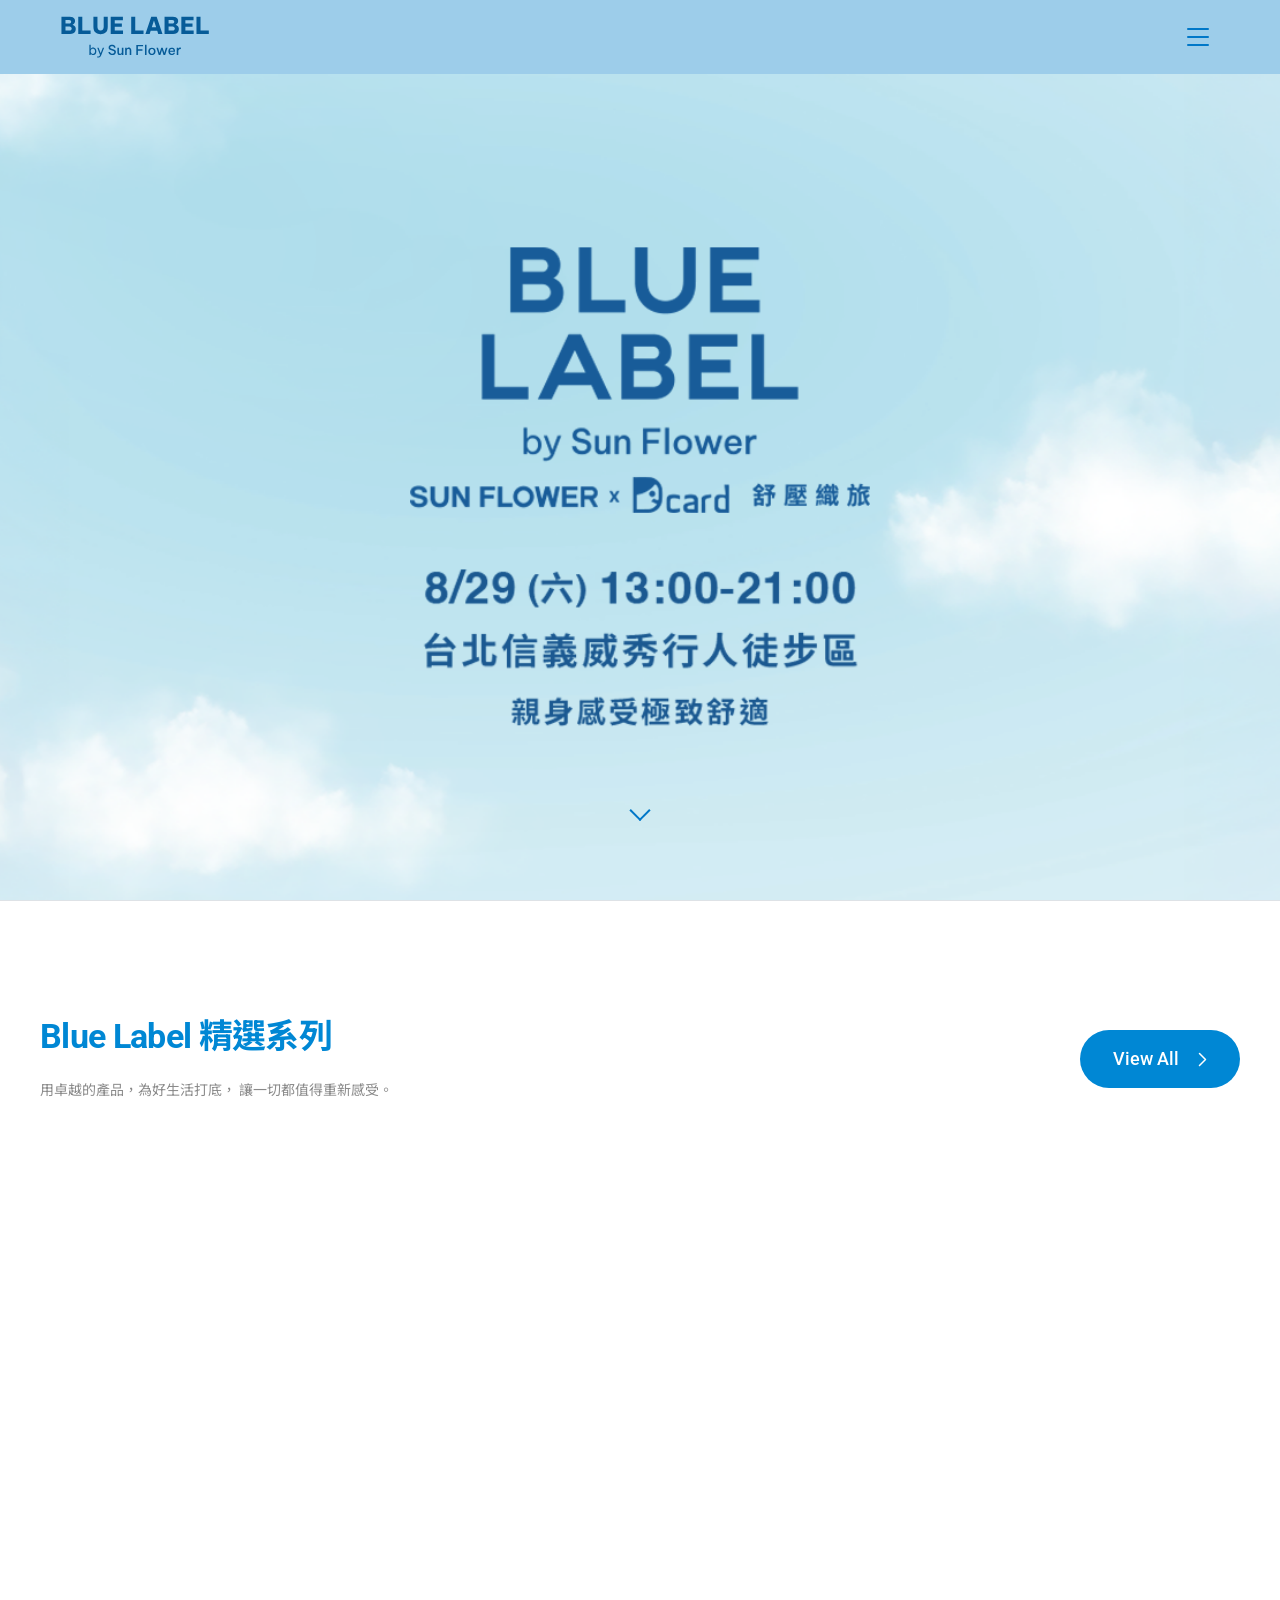
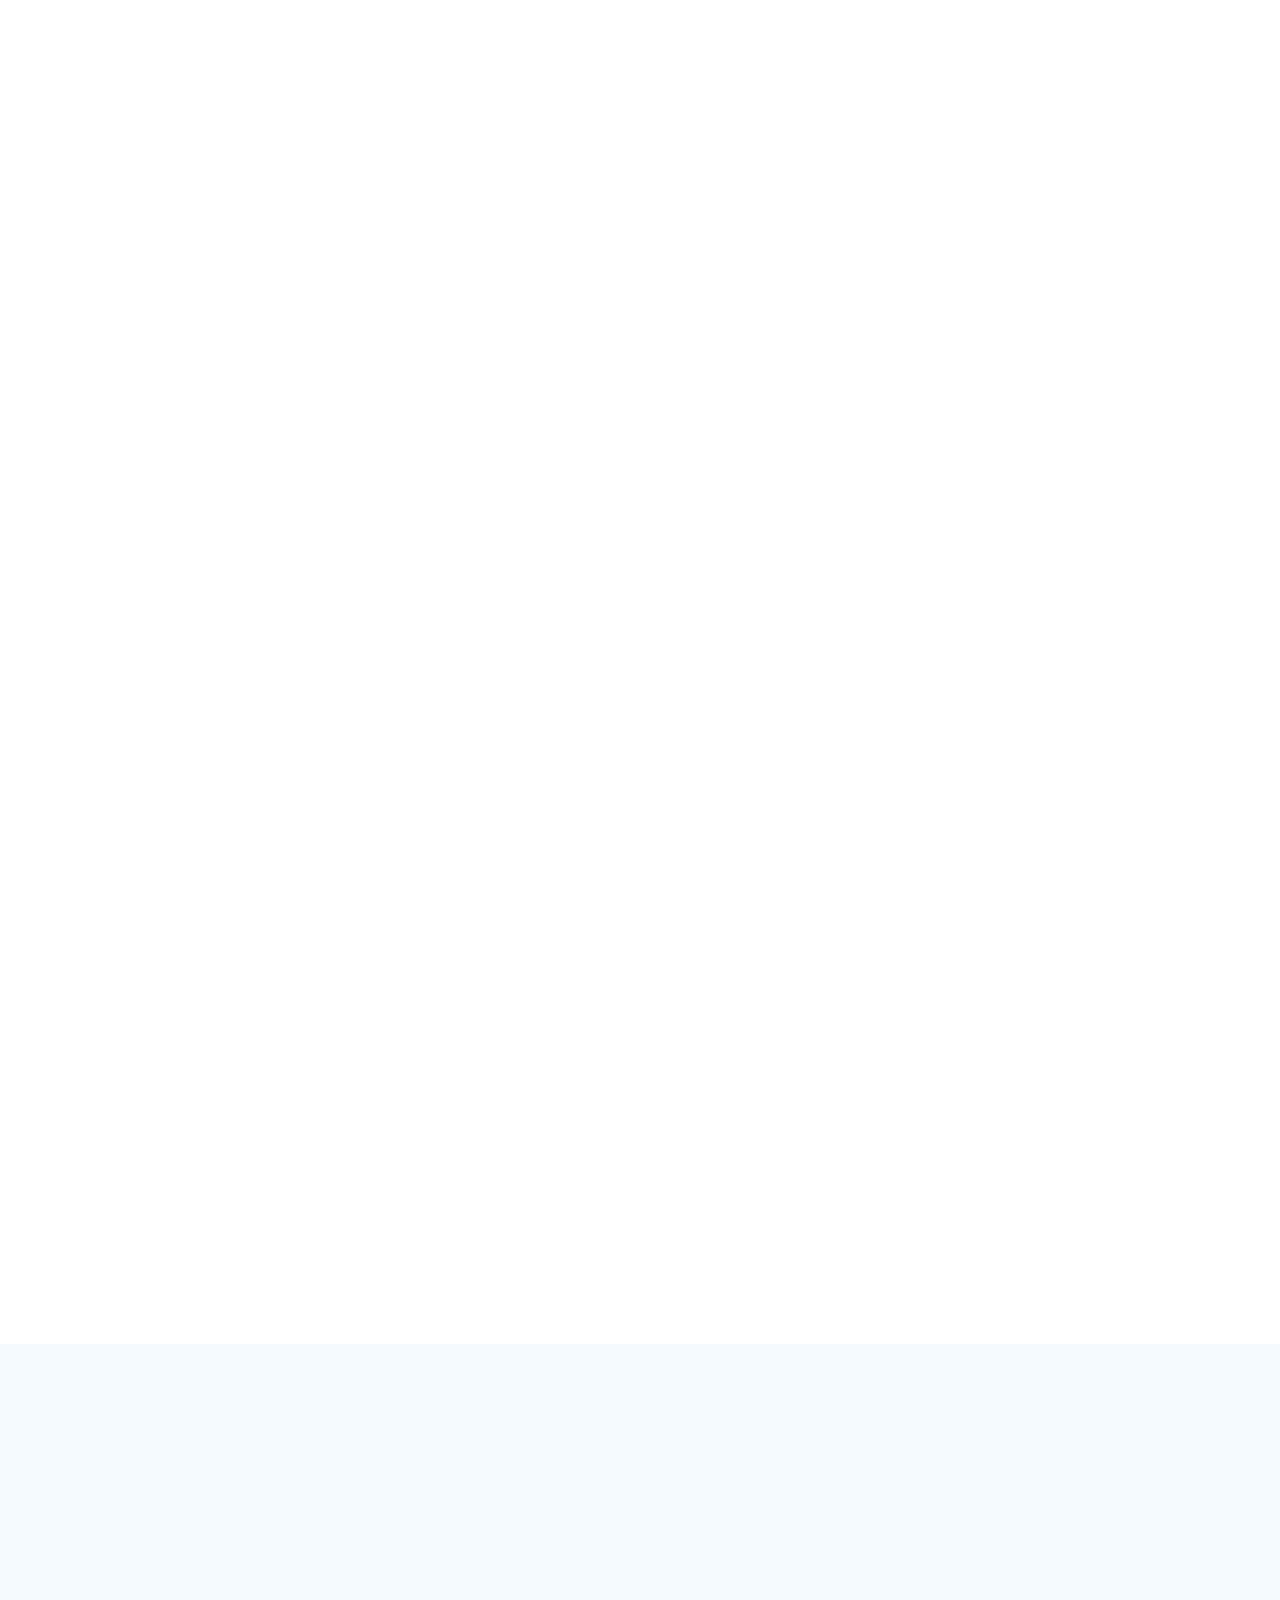
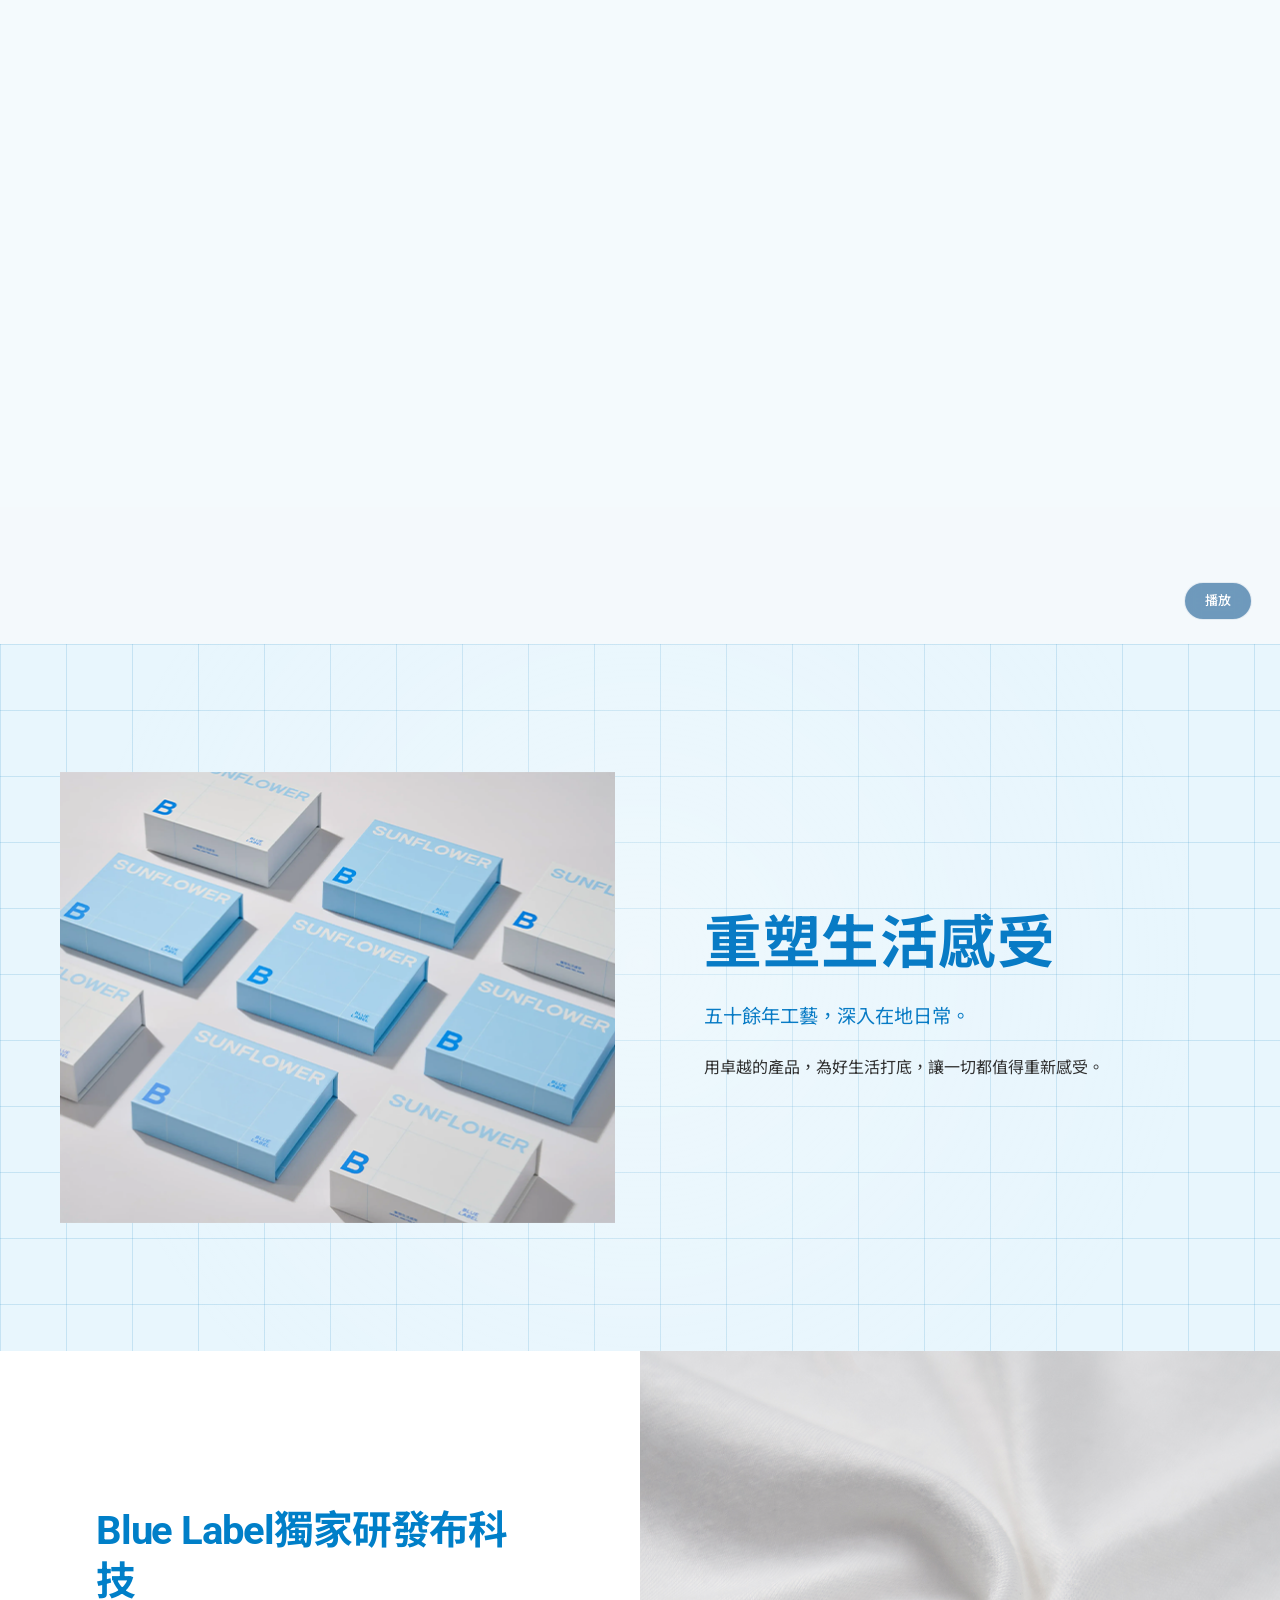
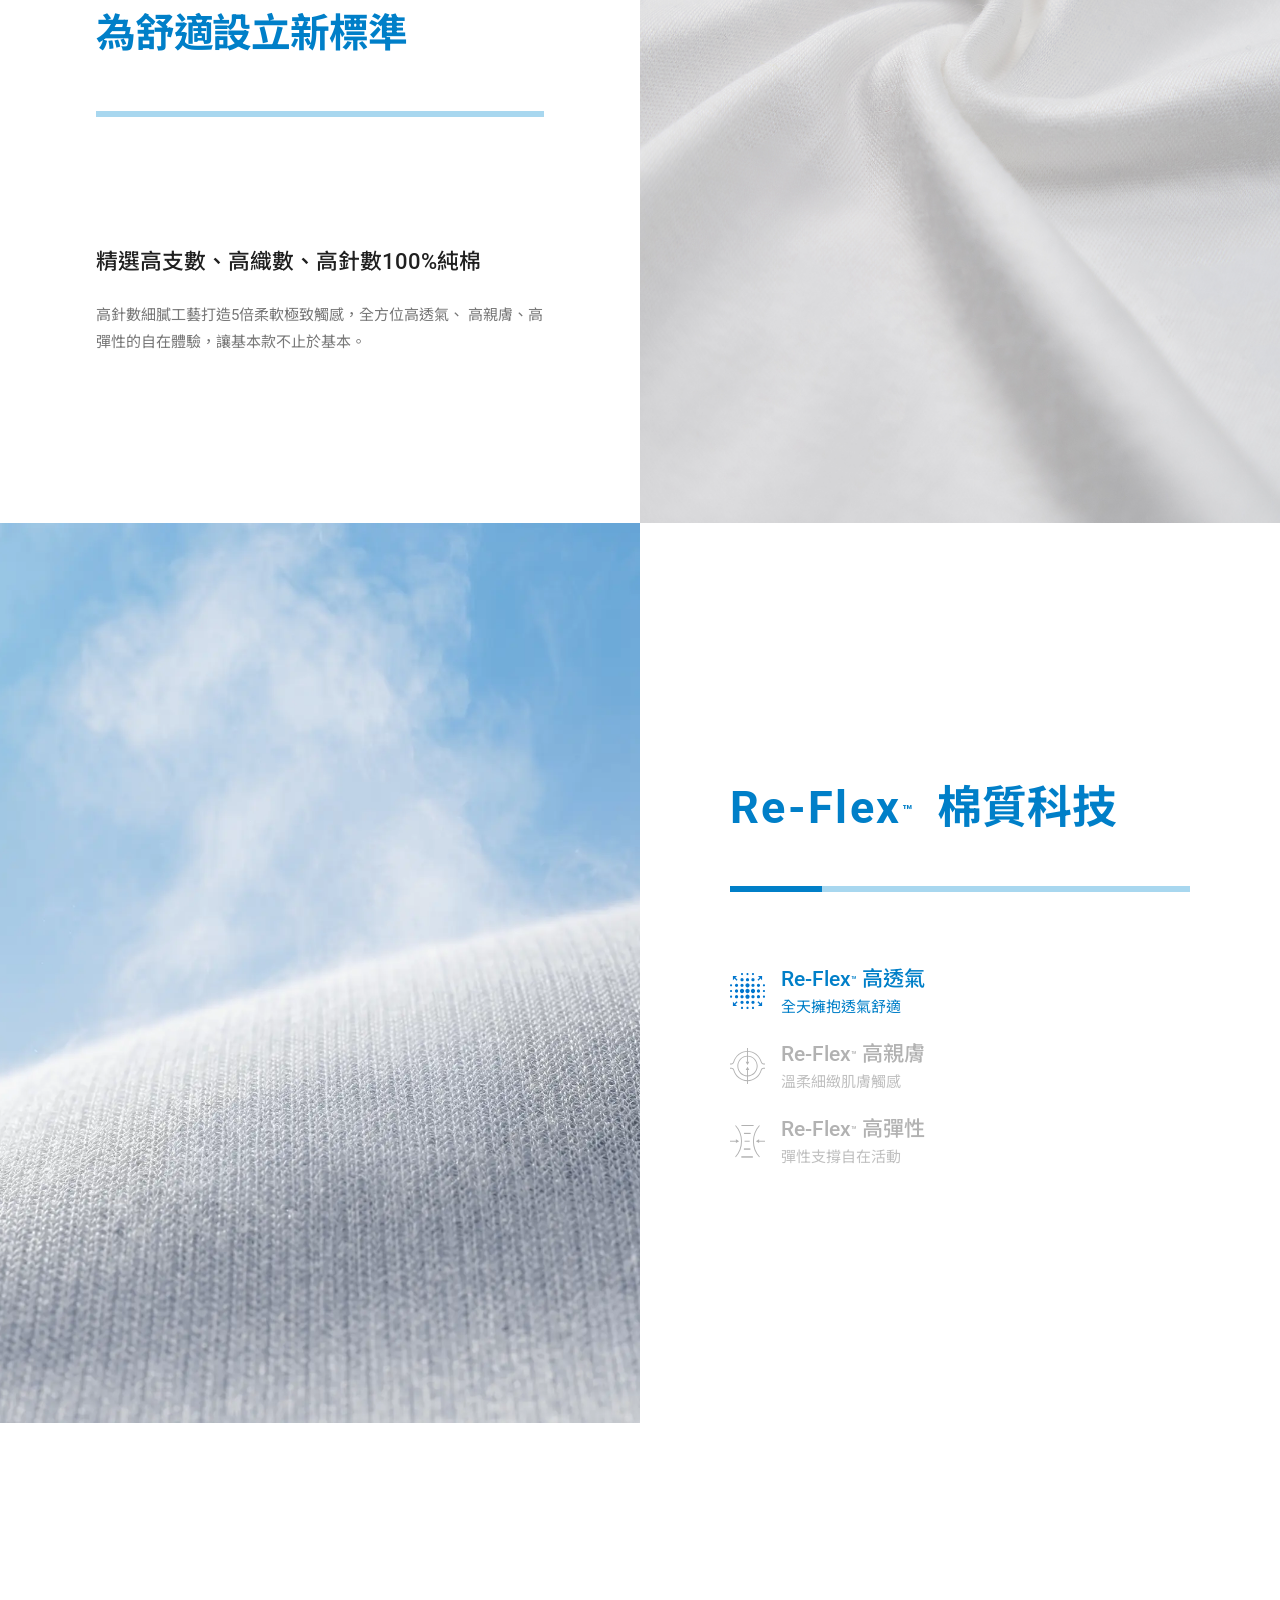
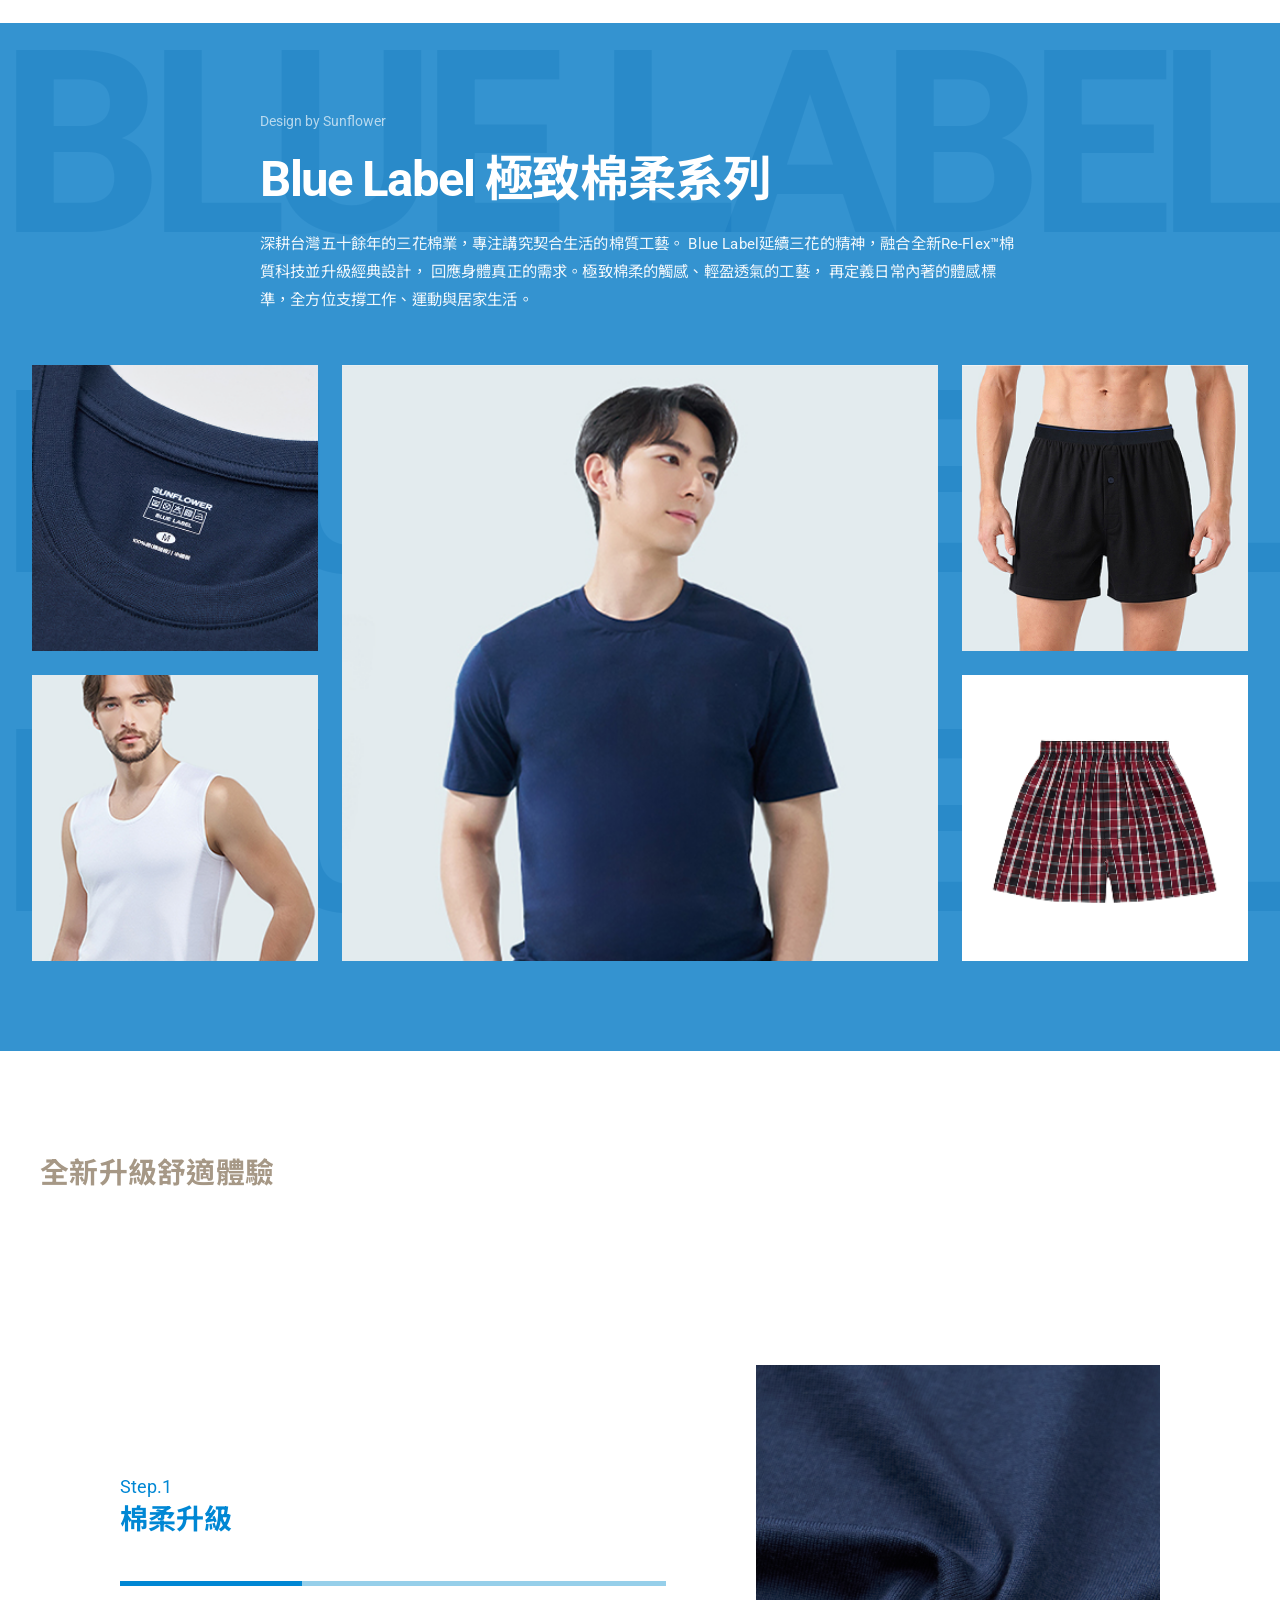
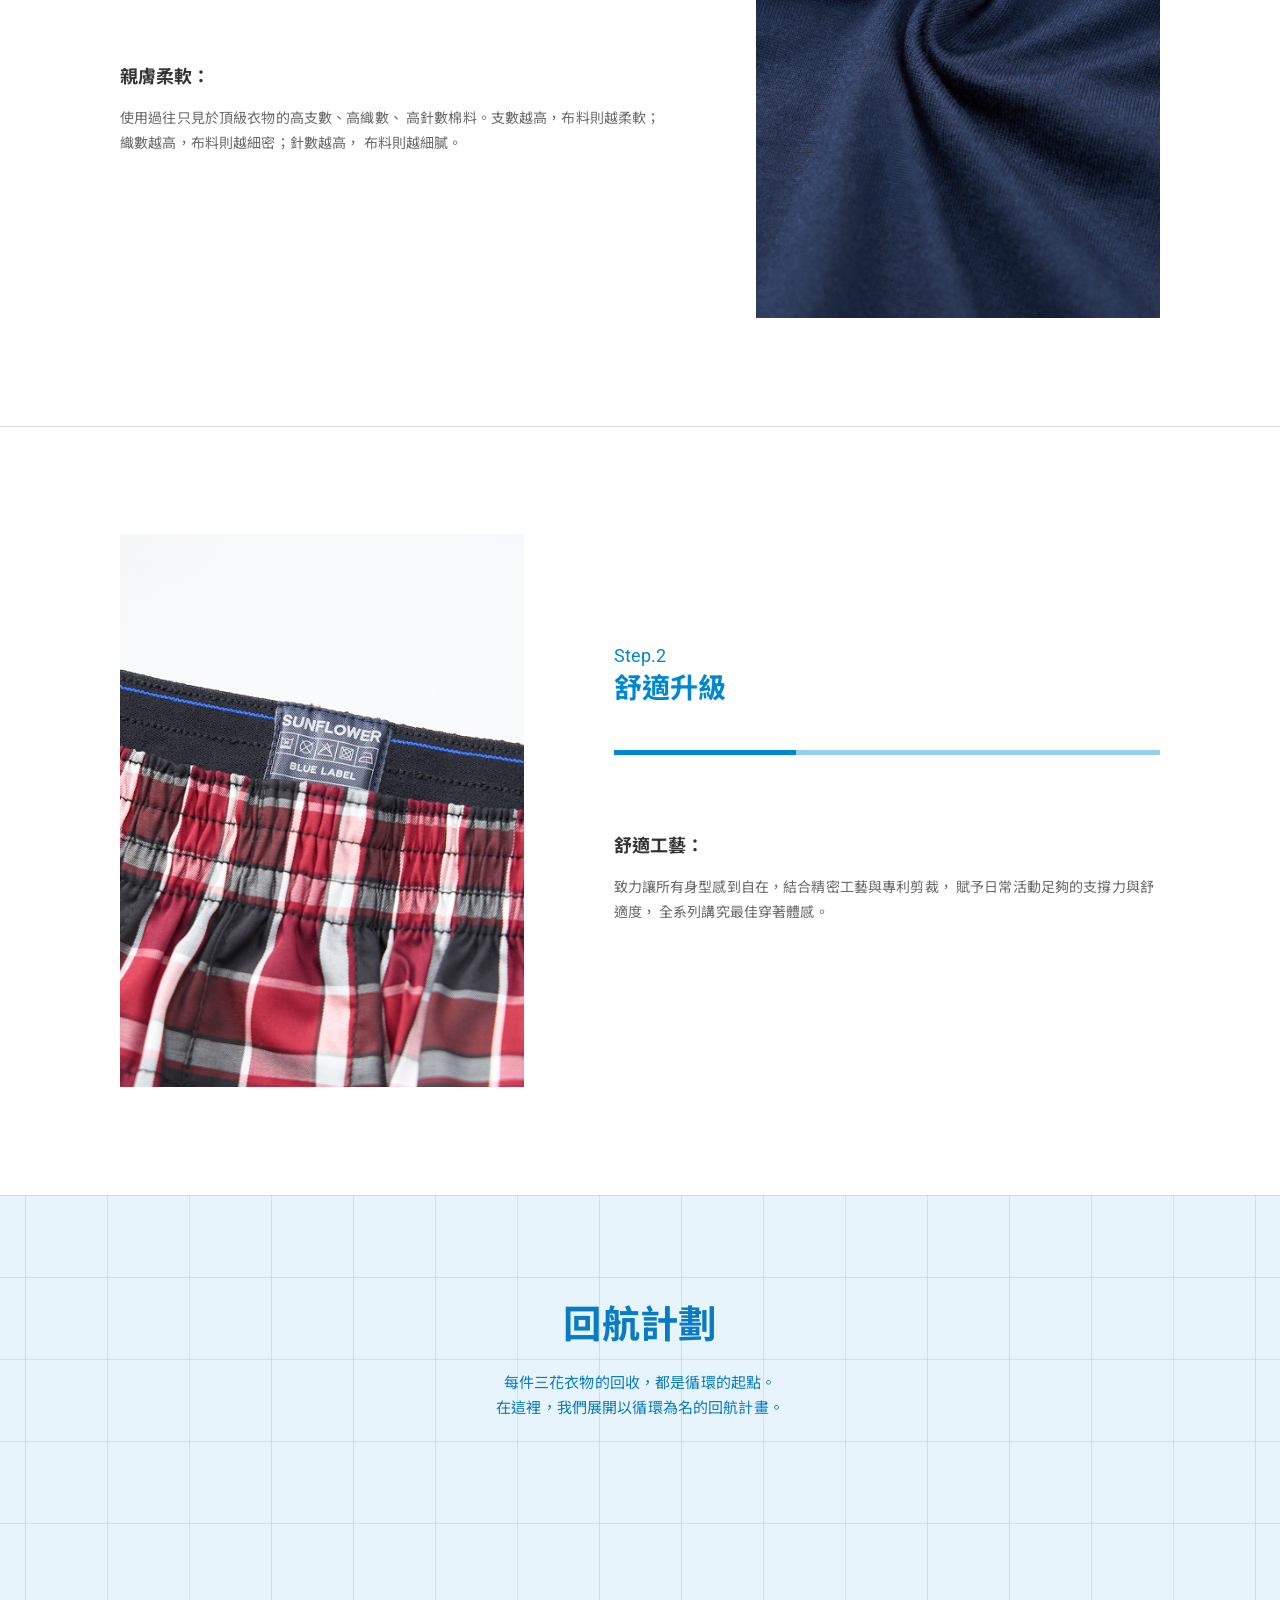
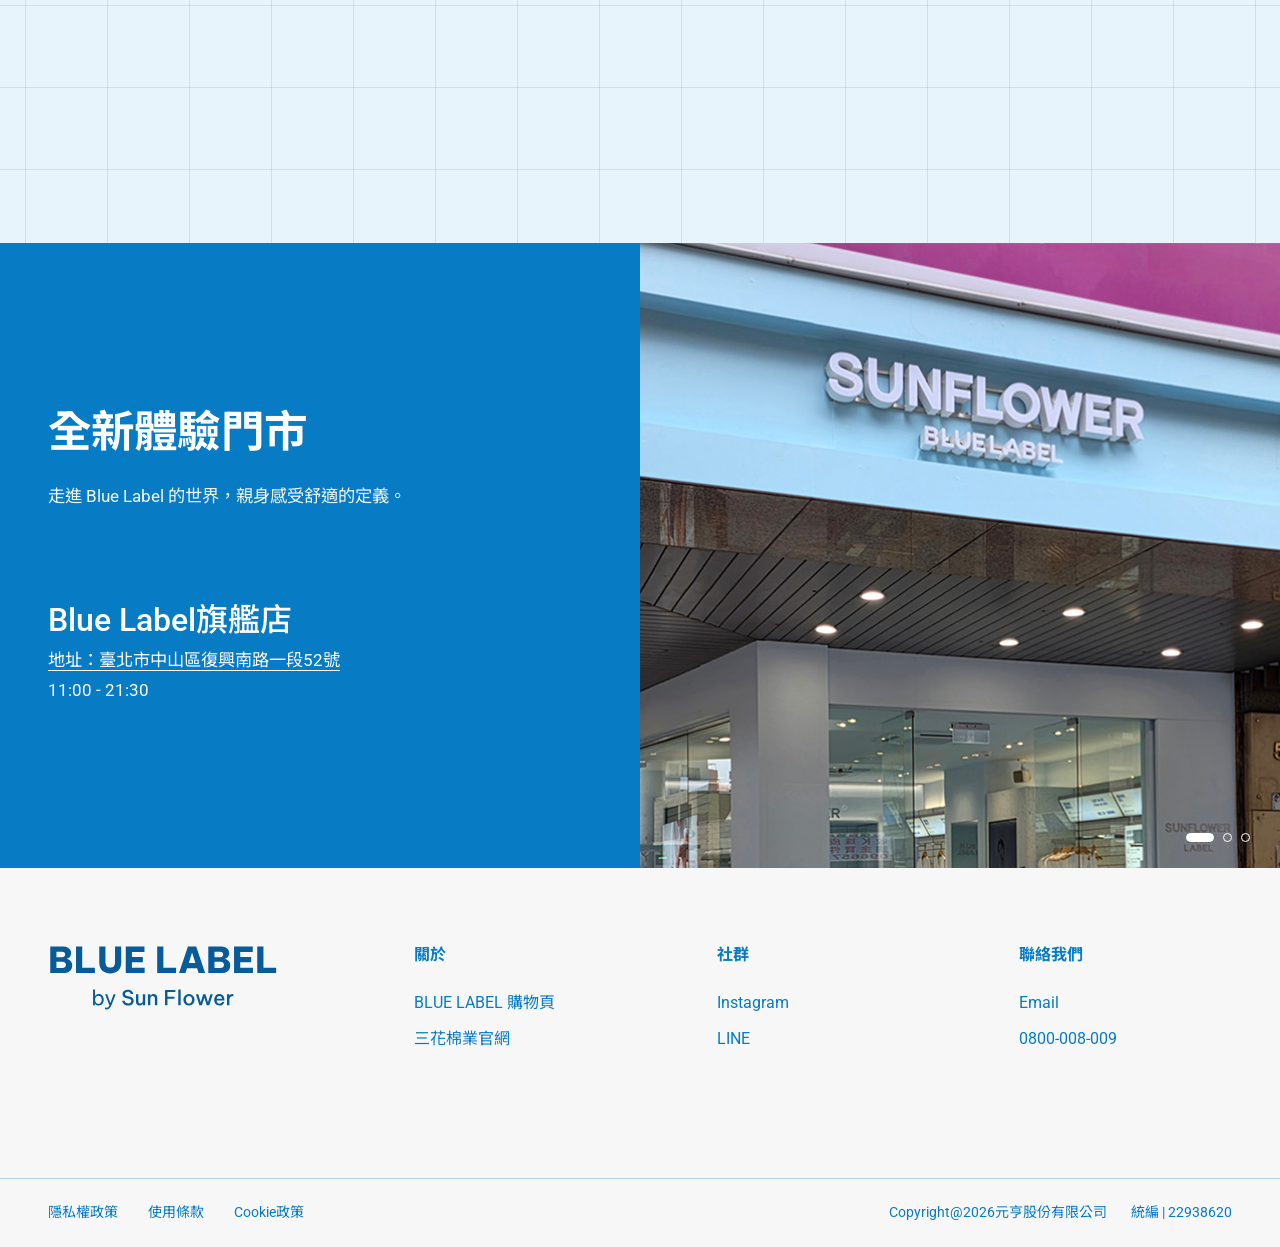
==== commit 72040ea4: "banner v2 fix" ====
--- a/src/html/index-sf.html
+++ b/src/html/index-sf.html
@@ -49,11 +49,49 @@
 
     <main id="top">
       <!-- Banner -->
+      <section class="hero">
+
+        <!-- 背景圖 -->
+        <div class="hero__media">
+          <div class="hero__image"></div>
+        </div>
+
+        <!-- 捲動淡白遮罩 -->
+        <div class="hero__fade"></div>
+
+        <!-- 中央文字 PNG -->
+        <div class="hero__content">
+          <picture>
+            <source
+              media="(max-width: 767px)"
+              srcset="../images/banner-title.png"
+            >
+
+            <img
+              class="hero__title-image"
+              src="../images/banner-title.png"
+              alt="Blue Label by Sun Flower"
+            >
+          </picture>
+        </div>
+
+        <!-- 向下箭頭 -->
+        <a
+          class="hero__scroll"
+          href="#next-section"
+          aria-label="往下瀏覽"
+        >
+          <span></span>
+        </a>
+
+      </section>
+
+      <!-- 原本一張圖的版本
       <section class="hero" aria-labelledby="hero-title" data-hero>
         <div class="hero__image" aria-hidden="true"></div>
         <div class="hero__fade" aria-hidden="true"></div>
 
-        <!-- <div class="hero__content">
+        <div class="hero__content">
           <p class="hero__eyebrow">
             The Answer to Comfort
           </p>
@@ -71,7 +109,7 @@
           <a class="hero__button" href="#series">
             探索系列
           </a>
-        </div> -->
+        </div>
 
         <a
           class="hero__scroll"
@@ -80,7 +118,7 @@
         >
           <span></span>
         </a>
-      </section>
+      </section> -->
 
       <!-- 產品區塊 -->
       <section class="sfb-featured-products border-top" data-sfb-featured-products>
--- a/src/css/index.css
+++ b/src/css/index.css
@@ -1,2 +1,2 @@
 @charset "UTF-8";
-*,*:after,*:before{vertical-align:top;-webkit-box-sizing:border-box;-moz-box-sizing:border-box;box-sizing:border-box;-webkit-font-smoothing:subpixel-antialiased;-moz-font-smoothing:subpixel-antialiased;-ms-font-smoothing:subpixel-antialiased;-o-font-smoothing:subpixel-antialiased;font-smoothing:subpixel-antialiased}body{position:relative;display:inline-block;width:100%;margin:0;padding:0;color:#000;font-size:medium;text-align:center;font-family:"微軟正黑體","Open sans","Helvetica Neue",HelveticaNeue,Helvetica,Arial,sans-serif;color:#000;background-color:#fff}.__lalilo_copy_str{position:fixed;left:-1000px;top:-1000px;z-index:-9999;filter:progid:DXImageTransform.Microsoft.Alpha(Opacity=0);opacity:0}:root,[data-bs-theme=light]{--bs-blue: #0d6efd;--bs-indigo: #6610f2;--bs-purple: #6f42c1;--bs-pink: #d63384;--bs-red: #dc3545;--bs-orange: #fd7e14;--bs-yellow: #ffc107;--bs-green: #198754;--bs-teal: #20c997;--bs-cyan: #0dcaf0;--bs-black: #000;--bs-white: #fff;--bs-gray: #6c757d;--bs-gray-dark: #343a40;--bs-gray-100: #f8f9fa;--bs-gray-200: #e9ecef;--bs-gray-300: #dee2e6;--bs-gray-400: #ced4da;--bs-gray-500: #adb5bd;--bs-gray-600: #6c757d;--bs-gray-700: #495057;--bs-gray-800: #343a40;--bs-gray-900: #212529;--bs-primary: green;--bs-secondary: #6c757d;--bs-success: #198754;--bs-info: #0dcaf0;--bs-warning: #ffc107;--bs-danger: #dc3545;--bs-light: #f8f9fa;--bs-dark: #212529;--bs-primary-rgb: 0, 128, 0;--bs-secondary-rgb: 108, 117, 125;--bs-success-rgb: 25, 135, 84;--bs-info-rgb: 13, 202, 240;--bs-warning-rgb: 255, 193, 7;--bs-danger-rgb: 220, 53, 69;--bs-light-rgb: 248, 249, 250;--bs-dark-rgb: 33, 37, 41;--bs-primary-text-emphasis: #003300;--bs-secondary-text-emphasis: #2b2f32;--bs-success-text-emphasis: #0a3622;--bs-info-text-emphasis: #055160;--bs-warning-text-emphasis: #664d03;--bs-danger-text-emphasis: #58151c;--bs-light-text-emphasis: #495057;--bs-dark-text-emphasis: #495057;--bs-primary-bg-subtle: #cce6cc;--bs-secondary-bg-subtle: #e2e3e5;--bs-success-bg-subtle: #d1e7dd;--bs-info-bg-subtle: #cff4fc;--bs-warning-bg-subtle: #fff3cd;--bs-danger-bg-subtle: #f8d7da;--bs-light-bg-subtle: #fcfcfd;--bs-dark-bg-subtle: #ced4da;--bs-primary-border-subtle: #99cc99;--bs-secondary-border-subtle: #c4c8cb;--bs-success-border-subtle: #a3cfbb;--bs-info-border-subtle: #9eeaf9;--bs-warning-border-subtle: #ffe69c;--bs-danger-border-subtle: #f1aeb5;--bs-light-border-subtle: #e9ecef;--bs-dark-border-subtle: #adb5bd;--bs-white-rgb: 255, 255, 255;--bs-black-rgb: 0, 0, 0;--bs-font-sans-serif: system-ui, -apple-system, "Segoe UI", Roboto, "Helvetica Neue", "Noto Sans", "Liberation Sans", Arial, sans-serif, "Apple Color Emoji", "Segoe UI Emoji", "Segoe UI Symbol", "Noto Color Emoji";--bs-font-monospace: SFMono-Regular, Menlo, Monaco, Consolas, "Liberation Mono", "Courier New", monospace;--bs-gradient: linear-gradient(180deg, rgba(255, 255, 255, 0.15), rgba(255, 255, 255, 0));--bs-body-font-family: var(--bs-font-sans-serif);--bs-body-font-size:1rem;--bs-body-font-weight: 400;--bs-body-line-height: 1.5;--bs-body-color: #212529;--bs-body-color-rgb: 33, 37, 41;--bs-body-bg: #fff;--bs-body-bg-rgb: 255, 255, 255;--bs-emphasis-color: #000;--bs-emphasis-color-rgb: 0, 0, 0;--bs-secondary-color: rgba(33, 37, 41, 0.75);--bs-secondary-color-rgb: 33, 37, 41;--bs-secondary-bg: #e9ecef;--bs-secondary-bg-rgb: 233, 236, 239;--bs-tertiary-color: rgba(33, 37, 41, 0.5);--bs-tertiary-color-rgb: 33, 37, 41;--bs-tertiary-bg: #f8f9fa;--bs-tertiary-bg-rgb: 248, 249, 250;--bs-heading-color: inherit;--bs-link-color: green;--bs-link-color-rgb: 0, 128, 0;--bs-link-decoration: underline;--bs-link-hover-color: #006600;--bs-link-hover-color-rgb: 0, 102, 0;--bs-code-color: #d63384;--bs-highlight-color: #212529;--bs-highlight-bg: #fff3cd;--bs-border-width: 1px;--bs-border-style: solid;--bs-border-color: #dee2e6;--bs-border-color-translucent: rgba(0, 0, 0, 0.175);--bs-border-radius: 0.375rem;--bs-border-radius-sm: 0.25rem;--bs-border-radius-lg: 0.5rem;--bs-border-radius-xl: 1rem;--bs-border-radius-xxl: 2rem;--bs-border-radius-2xl: var(--bs-border-radius-xxl);--bs-border-radius-pill: 50rem;--bs-box-shadow: 0 0.5rem 1rem rgba(0, 0, 0, 0.15);--bs-box-shadow-sm: 0 0.125rem 0.25rem rgba(0, 0, 0, 0.075);--bs-box-shadow-lg: 0 1rem 3rem rgba(0, 0, 0, 0.175);--bs-box-shadow-inset: inset 0 1px 2px rgba(0, 0, 0, 0.075);--bs-focus-ring-width: 0.25rem;--bs-focus-ring-opacity: 0.25;--bs-focus-ring-color: rgba(0, 128, 0, 0.25);--bs-form-valid-color: #198754;--bs-form-valid-border-color: #198754;--bs-form-invalid-color: #dc3545;--bs-form-invalid-border-color: #dc3545}[data-bs-theme=dark]{color-scheme:dark;--bs-body-color: #dee2e6;--bs-body-color-rgb: 222, 226, 230;--bs-body-bg: #212529;--bs-body-bg-rgb: 33, 37, 41;--bs-emphasis-color: #fff;--bs-emphasis-color-rgb: 255, 255, 255;--bs-secondary-color: rgba(222, 226, 230, 0.75);--bs-secondary-color-rgb: 222, 226, 230;--bs-secondary-bg: #343a40;--bs-secondary-bg-rgb: 52, 58, 64;--bs-tertiary-color: rgba(222, 226, 230, 0.5);--bs-tertiary-color-rgb: 222, 226, 230;--bs-tertiary-bg: #2b3035;--bs-tertiary-bg-rgb: 43, 48, 53;--bs-primary-text-emphasis: #66b366;--bs-secondary-text-emphasis: #a7acb1;--bs-success-text-emphasis: #75b798;--bs-info-text-emphasis: #6edff6;--bs-warning-text-emphasis: #ffda6a;--bs-danger-text-emphasis: #ea868f;--bs-light-text-emphasis: #f8f9fa;--bs-dark-text-emphasis: #dee2e6;--bs-primary-bg-subtle: #001a00;--bs-secondary-bg-subtle: #161719;--bs-success-bg-subtle: #051b11;--bs-info-bg-subtle: #032830;--bs-warning-bg-subtle: #332701;--bs-danger-bg-subtle: #2c0b0e;--bs-light-bg-subtle: #343a40;--bs-dark-bg-subtle: #1a1d20;--bs-primary-border-subtle: #004d00;--bs-secondary-border-subtle: #41464b;--bs-success-border-subtle: #0f5132;--bs-info-border-subtle: #087990;--bs-warning-border-subtle: #997404;--bs-danger-border-subtle: #842029;--bs-light-border-subtle: #495057;--bs-dark-border-subtle: #343a40;--bs-heading-color: inherit;--bs-link-color: #66b366;--bs-link-hover-color: #85c285;--bs-link-color-rgb: 102, 179, 102;--bs-link-hover-color-rgb: 133, 194, 133;--bs-code-color: #e685b5;--bs-highlight-color: #dee2e6;--bs-highlight-bg: #664d03;--bs-border-color: #495057;--bs-border-color-translucent: rgba(255, 255, 255, 0.15);--bs-form-valid-color: #75b798;--bs-form-valid-border-color: #75b798;--bs-form-invalid-color: #ea868f;--bs-form-invalid-border-color: #ea868f}*,*::before,*::after{box-sizing:border-box}@media(prefers-reduced-motion: no-preference){:root{scroll-behavior:smooth}}body{margin:0;font-family:var(--bs-body-font-family);font-size:var(--bs-body-font-size);font-weight:var(--bs-body-font-weight);line-height:var(--bs-body-line-height);color:var(--bs-body-color);text-align:var(--bs-body-text-align);background-color:var(--bs-body-bg);-webkit-text-size-adjust:100%;-webkit-tap-highlight-color:rgba(0,0,0,0)}hr{margin:1rem 0;color:inherit;border:0;border-top:var(--bs-border-width) solid;opacity:.25}h6,.h6,h5,.h5,h4,.h4,h3,.h3,h2,.h2,h1,.h1{margin-top:0;margin-bottom:.5rem;font-weight:500;line-height:1.2;color:var(--bs-heading-color)}h1,.h1{font-size:calc(1.375rem + 1.5vw)}@media(min-width: 1200px){h1,.h1{font-size:2.5rem}}h2,.h2{font-size:calc(1.325rem + 0.9vw)}@media(min-width: 1200px){h2,.h2{font-size:2rem}}h3,.h3{font-size:calc(1.3rem + 0.6vw)}@media(min-width: 1200px){h3,.h3{font-size:1.75rem}}h4,.h4{font-size:calc(1.275rem + 0.3vw)}@media(min-width: 1200px){h4,.h4{font-size:1.5rem}}h5,.h5{font-size:1.25rem}h6,.h6{font-size:1rem}p{margin-top:0;margin-bottom:1rem}abbr[title]{text-decoration:underline dotted;cursor:help;text-decoration-skip-ink:none}address{margin-bottom:1rem;font-style:normal;line-height:inherit}ol,ul{padding-left:2rem}ol,ul,dl{margin-top:0;margin-bottom:1rem}ol ol,ul ul,ol ul,ul ol{margin-bottom:0}dt{font-weight:700}dd{margin-bottom:.5rem;margin-left:0}blockquote{margin:0 0 1rem}b,strong{font-weight:bolder}small,.small{font-size:0.875em}mark,.mark{padding:.1875em;color:var(--bs-highlight-color);background-color:var(--bs-highlight-bg)}sub,sup{position:relative;font-size:0.75em;line-height:0;vertical-align:baseline}sub{bottom:-0.25em}sup{top:-0.5em}a{color:rgba(var(--bs-link-color-rgb), var(--bs-link-opacity, 1));text-decoration:underline}a:hover{--bs-link-color-rgb: var(--bs-link-hover-color-rgb)}a:not([href]):not([class]),a:not([href]):not([class]):hover{color:inherit;text-decoration:none}pre,code,kbd,samp{font-family:var(--bs-font-monospace);font-size:1em}pre{display:block;margin-top:0;margin-bottom:1rem;overflow:auto;font-size:0.875em}pre code{font-size:inherit;color:inherit;word-break:normal}code{font-size:0.875em;color:var(--bs-code-color);word-wrap:break-word}a>code{color:inherit}kbd{padding:.1875rem .375rem;font-size:0.875em;color:var(--bs-body-bg);background-color:var(--bs-body-color);border-radius:.25rem}kbd kbd{padding:0;font-size:1em}figure{margin:0 0 1rem}img,svg{vertical-align:middle}table{caption-side:bottom;border-collapse:collapse}caption{padding-top:.5rem;padding-bottom:.5rem;color:var(--bs-secondary-color);text-align:left}th{text-align:inherit;text-align:-webkit-match-parent}thead,tbody,tfoot,tr,td,th{border-color:inherit;border-style:solid;border-width:0}label{display:inline-block}button{border-radius:0}button:focus:not(:focus-visible){outline:0}input,button,select,optgroup,textarea{margin:0;font-family:inherit;font-size:inherit;line-height:inherit}button,select{text-transform:none}[role=button]{cursor:pointer}select{word-wrap:normal}select:disabled{opacity:1}[list]:not([type=date]):not([type=datetime-local]):not([type=month]):not([type=week]):not([type=time])::-webkit-calendar-picker-indicator{display:none !important}button,[type=button],[type=reset],[type=submit]{-webkit-appearance:button}button:not(:disabled),[type=button]:not(:disabled),[type=reset]:not(:disabled),[type=submit]:not(:disabled){cursor:pointer}::-moz-focus-inner{padding:0;border-style:none}textarea{resize:vertical}fieldset{min-width:0;padding:0;margin:0;border:0}legend{float:left;width:100%;padding:0;margin-bottom:.5rem;line-height:inherit;font-size:calc(1.275rem + 0.3vw)}@media(min-width: 1200px){legend{font-size:1.5rem}}legend+*{clear:left}::-webkit-datetime-edit-fields-wrapper,::-webkit-datetime-edit-text,::-webkit-datetime-edit-minute,::-webkit-datetime-edit-hour-field,::-webkit-datetime-edit-day-field,::-webkit-datetime-edit-month-field,::-webkit-datetime-edit-year-field{padding:0}::-webkit-inner-spin-button{height:auto}[type=search]{-webkit-appearance:textfield;outline-offset:-2px}::-webkit-search-decoration{-webkit-appearance:none}::-webkit-color-swatch-wrapper{padding:0}::file-selector-button{font:inherit;-webkit-appearance:button}output{display:inline-block}iframe{border:0}summary{display:list-item;cursor:pointer}progress{vertical-align:baseline}[hidden]{display:none !important}.lead{font-size:1.25rem;font-weight:300}.display-1{font-weight:300;line-height:1.2;font-size:calc(1.625rem + 4.5vw)}@media(min-width: 1200px){.display-1{font-size:5rem}}.display-2{font-weight:300;line-height:1.2;font-size:calc(1.575rem + 3.9vw)}@media(min-width: 1200px){.display-2{font-size:4.5rem}}.display-3{font-weight:300;line-height:1.2;font-size:calc(1.525rem + 3.3vw)}@media(min-width: 1200px){.display-3{font-size:4rem}}.display-4{font-weight:300;line-height:1.2;font-size:calc(1.475rem + 2.7vw)}@media(min-width: 1200px){.display-4{font-size:3.5rem}}.display-5{font-weight:300;line-height:1.2;font-size:calc(1.425rem + 2.1vw)}@media(min-width: 1200px){.display-5{font-size:3rem}}.display-6{font-weight:300;line-height:1.2;font-size:calc(1.375rem + 1.5vw)}@media(min-width: 1200px){.display-6{font-size:2.5rem}}.list-unstyled{padding-left:0;list-style:none}.list-inline{padding-left:0;list-style:none}.list-inline-item{display:inline-block}.list-inline-item:not(:last-child){margin-right:.5rem}.initialism{font-size:0.875em;text-transform:uppercase}.blockquote{margin-bottom:1rem;font-size:1.25rem}.blockquote>:last-child{margin-bottom:0}.blockquote-footer{margin-top:-1rem;margin-bottom:1rem;font-size:0.875em;color:#6c757d}.blockquote-footer::before{content:"— "}.img-fluid{max-width:100%;height:auto}.img-thumbnail{padding:.25rem;background-color:var(--bs-body-bg);border:var(--bs-border-width) solid var(--bs-border-color);border-radius:var(--bs-border-radius);max-width:100%;height:auto}.figure{display:inline-block}.figure-img{margin-bottom:.5rem;line-height:1}.figure-caption{font-size:0.875em;color:var(--bs-secondary-color)}.container,.container-fluid,.container-xxl,.container-xl,.container-lg,.container-md,.container-sm{--bs-gutter-x: 1.5rem;--bs-gutter-y: 0;width:100%;padding-right:calc(var(--bs-gutter-x)*.5);padding-left:calc(var(--bs-gutter-x)*.5);margin-right:auto;margin-left:auto}@media(min-width: 576px){.container-sm,.container{max-width:540px}}@media(min-width: 768px){.container-md,.container-sm,.container{max-width:720px}}@media(min-width: 992px){.container-lg,.container-md,.container-sm,.container{max-width:960px}}@media(min-width: 1200px){.container-xl,.container-lg,.container-md,.container-sm,.container{max-width:1140px}}@media(min-width: 1400px){.container-xxl,.container-xl,.container-lg,.container-md,.container-sm,.container{max-width:1320px}}:root{--bs-breakpoint-xs: 0;--bs-breakpoint-sm: 576px;--bs-breakpoint-md: 768px;--bs-breakpoint-lg: 992px;--bs-breakpoint-xl: 1200px;--bs-breakpoint-xxl: 1400px}.row{--bs-gutter-x: 1.5rem;--bs-gutter-y: 0;display:flex;flex-wrap:wrap;margin-top:calc(-1*var(--bs-gutter-y));margin-right:calc(-0.5*var(--bs-gutter-x));margin-left:calc(-0.5*var(--bs-gutter-x))}.row>*{flex-shrink:0;width:100%;max-width:100%;padding-right:calc(var(--bs-gutter-x)*.5);padding-left:calc(var(--bs-gutter-x)*.5);margin-top:var(--bs-gutter-y)}.col{flex:1 0 0}.row-cols-auto>*{flex:0 0 auto;width:auto}.row-cols-1>*{flex:0 0 auto;width:100%}.row-cols-2>*{flex:0 0 auto;width:50%}.row-cols-3>*{flex:0 0 auto;width:33.33333333%}.row-cols-4>*{flex:0 0 auto;width:25%}.row-cols-5>*{flex:0 0 auto;width:20%}.row-cols-6>*{flex:0 0 auto;width:16.66666667%}.col-auto{flex:0 0 auto;width:auto}.col-1{flex:0 0 auto;width:8.33333333%}.col-2{flex:0 0 auto;width:16.66666667%}.col-3{flex:0 0 auto;width:25%}.col-4{flex:0 0 auto;width:33.33333333%}.col-5{flex:0 0 auto;width:41.66666667%}.col-6{flex:0 0 auto;width:50%}.col-7{flex:0 0 auto;width:58.33333333%}.col-8{flex:0 0 auto;width:66.66666667%}.col-9{flex:0 0 auto;width:75%}.col-10{flex:0 0 auto;width:83.33333333%}.col-11{flex:0 0 auto;width:91.66666667%}.col-12{flex:0 0 auto;width:100%}.offset-1{margin-left:8.33333333%}.offset-2{margin-left:16.66666667%}.offset-3{margin-left:25%}.offset-4{margin-left:33.33333333%}.offset-5{margin-left:41.66666667%}.offset-6{margin-left:50%}.offset-7{margin-left:58.33333333%}.offset-8{margin-left:66.66666667%}.offset-9{margin-left:75%}.offset-10{margin-left:83.33333333%}.offset-11{margin-left:91.66666667%}.g-0,.gx-0{--bs-gutter-x: 0}.g-0,.gy-0{--bs-gutter-y: 0}.g-1,.gx-1{--bs-gutter-x: 0.25rem}.g-1,.gy-1{--bs-gutter-y: 0.25rem}.g-2,.gx-2{--bs-gutter-x: 0.5rem}.g-2,.gy-2{--bs-gutter-y: 0.5rem}.g-3,.gx-3{--bs-gutter-x: 1rem}.g-3,.gy-3{--bs-gutter-y: 1rem}.g-4,.gx-4{--bs-gutter-x: 1.5rem}.g-4,.gy-4{--bs-gutter-y: 1.5rem}.g-5,.gx-5{--bs-gutter-x: 3rem}.g-5,.gy-5{--bs-gutter-y: 3rem}@media(min-width: 576px){.col-sm{flex:1 0 0}.row-cols-sm-auto>*{flex:0 0 auto;width:auto}.row-cols-sm-1>*{flex:0 0 auto;width:100%}.row-cols-sm-2>*{flex:0 0 auto;width:50%}.row-cols-sm-3>*{flex:0 0 auto;width:33.33333333%}.row-cols-sm-4>*{flex:0 0 auto;width:25%}.row-cols-sm-5>*{flex:0 0 auto;width:20%}.row-cols-sm-6>*{flex:0 0 auto;width:16.66666667%}.col-sm-auto{flex:0 0 auto;width:auto}.col-sm-1{flex:0 0 auto;width:8.33333333%}.col-sm-2{flex:0 0 auto;width:16.66666667%}.col-sm-3{flex:0 0 auto;width:25%}.col-sm-4{flex:0 0 auto;width:33.33333333%}.col-sm-5{flex:0 0 auto;width:41.66666667%}.col-sm-6{flex:0 0 auto;width:50%}.col-sm-7{flex:0 0 auto;width:58.33333333%}.col-sm-8{flex:0 0 auto;width:66.66666667%}.col-sm-9{flex:0 0 auto;width:75%}.col-sm-10{flex:0 0 auto;width:83.33333333%}.col-sm-11{flex:0 0 auto;width:91.66666667%}.col-sm-12{flex:0 0 auto;width:100%}.offset-sm-0{margin-left:0}.offset-sm-1{margin-left:8.33333333%}.offset-sm-2{margin-left:16.66666667%}.offset-sm-3{margin-left:25%}.offset-sm-4{margin-left:33.33333333%}.offset-sm-5{margin-left:41.66666667%}.offset-sm-6{margin-left:50%}.offset-sm-7{margin-left:58.33333333%}.offset-sm-8{margin-left:66.66666667%}.offset-sm-9{margin-left:75%}.offset-sm-10{margin-left:83.33333333%}.offset-sm-11{margin-left:91.66666667%}.g-sm-0,.gx-sm-0{--bs-gutter-x: 0}.g-sm-0,.gy-sm-0{--bs-gutter-y: 0}.g-sm-1,.gx-sm-1{--bs-gutter-x: 0.25rem}.g-sm-1,.gy-sm-1{--bs-gutter-y: 0.25rem}.g-sm-2,.gx-sm-2{--bs-gutter-x: 0.5rem}.g-sm-2,.gy-sm-2{--bs-gutter-y: 0.5rem}.g-sm-3,.gx-sm-3{--bs-gutter-x: 1rem}.g-sm-3,.gy-sm-3{--bs-gutter-y: 1rem}.g-sm-4,.gx-sm-4{--bs-gutter-x: 1.5rem}.g-sm-4,.gy-sm-4{--bs-gutter-y: 1.5rem}.g-sm-5,.gx-sm-5{--bs-gutter-x: 3rem}.g-sm-5,.gy-sm-5{--bs-gutter-y: 3rem}}@media(min-width: 768px){.col-md{flex:1 0 0}.row-cols-md-auto>*{flex:0 0 auto;width:auto}.row-cols-md-1>*{flex:0 0 auto;width:100%}.row-cols-md-2>*{flex:0 0 auto;width:50%}.row-cols-md-3>*{flex:0 0 auto;width:33.33333333%}.row-cols-md-4>*{flex:0 0 auto;width:25%}.row-cols-md-5>*{flex:0 0 auto;width:20%}.row-cols-md-6>*{flex:0 0 auto;width:16.66666667%}.col-md-auto{flex:0 0 auto;width:auto}.col-md-1{flex:0 0 auto;width:8.33333333%}.col-md-2{flex:0 0 auto;width:16.66666667%}.col-md-3{flex:0 0 auto;width:25%}.col-md-4{flex:0 0 auto;width:33.33333333%}.col-md-5{flex:0 0 auto;width:41.66666667%}.col-md-6{flex:0 0 auto;width:50%}.col-md-7{flex:0 0 auto;width:58.33333333%}.col-md-8{flex:0 0 auto;width:66.66666667%}.col-md-9{flex:0 0 auto;width:75%}.col-md-10{flex:0 0 auto;width:83.33333333%}.col-md-11{flex:0 0 auto;width:91.66666667%}.col-md-12{flex:0 0 auto;width:100%}.offset-md-0{margin-left:0}.offset-md-1{margin-left:8.33333333%}.offset-md-2{margin-left:16.66666667%}.offset-md-3{margin-left:25%}.offset-md-4{margin-left:33.33333333%}.offset-md-5{margin-left:41.66666667%}.offset-md-6{margin-left:50%}.offset-md-7{margin-left:58.33333333%}.offset-md-8{margin-left:66.66666667%}.offset-md-9{margin-left:75%}.offset-md-10{margin-left:83.33333333%}.offset-md-11{margin-left:91.66666667%}.g-md-0,.gx-md-0{--bs-gutter-x: 0}.g-md-0,.gy-md-0{--bs-gutter-y: 0}.g-md-1,.gx-md-1{--bs-gutter-x: 0.25rem}.g-md-1,.gy-md-1{--bs-gutter-y: 0.25rem}.g-md-2,.gx-md-2{--bs-gutter-x: 0.5rem}.g-md-2,.gy-md-2{--bs-gutter-y: 0.5rem}.g-md-3,.gx-md-3{--bs-gutter-x: 1rem}.g-md-3,.gy-md-3{--bs-gutter-y: 1rem}.g-md-4,.gx-md-4{--bs-gutter-x: 1.5rem}.g-md-4,.gy-md-4{--bs-gutter-y: 1.5rem}.g-md-5,.gx-md-5{--bs-gutter-x: 3rem}.g-md-5,.gy-md-5{--bs-gutter-y: 3rem}}@media(min-width: 992px){.col-lg{flex:1 0 0}.row-cols-lg-auto>*{flex:0 0 auto;width:auto}.row-cols-lg-1>*{flex:0 0 auto;width:100%}.row-cols-lg-2>*{flex:0 0 auto;width:50%}.row-cols-lg-3>*{flex:0 0 auto;width:33.33333333%}.row-cols-lg-4>*{flex:0 0 auto;width:25%}.row-cols-lg-5>*{flex:0 0 auto;width:20%}.row-cols-lg-6>*{flex:0 0 auto;width:16.66666667%}.col-lg-auto{flex:0 0 auto;width:auto}.col-lg-1{flex:0 0 auto;width:8.33333333%}.col-lg-2{flex:0 0 auto;width:16.66666667%}.col-lg-3{flex:0 0 auto;width:25%}.col-lg-4{flex:0 0 auto;width:33.33333333%}.col-lg-5{flex:0 0 auto;width:41.66666667%}.col-lg-6{flex:0 0 auto;width:50%}.col-lg-7{flex:0 0 auto;width:58.33333333%}.col-lg-8{flex:0 0 auto;width:66.66666667%}.col-lg-9{flex:0 0 auto;width:75%}.col-lg-10{flex:0 0 auto;width:83.33333333%}.col-lg-11{flex:0 0 auto;width:91.66666667%}.col-lg-12{flex:0 0 auto;width:100%}.offset-lg-0{margin-left:0}.offset-lg-1{margin-left:8.33333333%}.offset-lg-2{margin-left:16.66666667%}.offset-lg-3{margin-left:25%}.offset-lg-4{margin-left:33.33333333%}.offset-lg-5{margin-left:41.66666667%}.offset-lg-6{margin-left:50%}.offset-lg-7{margin-left:58.33333333%}.offset-lg-8{margin-left:66.66666667%}.offset-lg-9{margin-left:75%}.offset-lg-10{margin-left:83.33333333%}.offset-lg-11{margin-left:91.66666667%}.g-lg-0,.gx-lg-0{--bs-gutter-x: 0}.g-lg-0,.gy-lg-0{--bs-gutter-y: 0}.g-lg-1,.gx-lg-1{--bs-gutter-x: 0.25rem}.g-lg-1,.gy-lg-1{--bs-gutter-y: 0.25rem}.g-lg-2,.gx-lg-2{--bs-gutter-x: 0.5rem}.g-lg-2,.gy-lg-2{--bs-gutter-y: 0.5rem}.g-lg-3,.gx-lg-3{--bs-gutter-x: 1rem}.g-lg-3,.gy-lg-3{--bs-gutter-y: 1rem}.g-lg-4,.gx-lg-4{--bs-gutter-x: 1.5rem}.g-lg-4,.gy-lg-4{--bs-gutter-y: 1.5rem}.g-lg-5,.gx-lg-5{--bs-gutter-x: 3rem}.g-lg-5,.gy-lg-5{--bs-gutter-y: 3rem}}@media(min-width: 1200px){.col-xl{flex:1 0 0}.row-cols-xl-auto>*{flex:0 0 auto;width:auto}.row-cols-xl-1>*{flex:0 0 auto;width:100%}.row-cols-xl-2>*{flex:0 0 auto;width:50%}.row-cols-xl-3>*{flex:0 0 auto;width:33.33333333%}.row-cols-xl-4>*{flex:0 0 auto;width:25%}.row-cols-xl-5>*{flex:0 0 auto;width:20%}.row-cols-xl-6>*{flex:0 0 auto;width:16.66666667%}.col-xl-auto{flex:0 0 auto;width:auto}.col-xl-1{flex:0 0 auto;width:8.33333333%}.col-xl-2{flex:0 0 auto;width:16.66666667%}.col-xl-3{flex:0 0 auto;width:25%}.col-xl-4{flex:0 0 auto;width:33.33333333%}.col-xl-5{flex:0 0 auto;width:41.66666667%}.col-xl-6{flex:0 0 auto;width:50%}.col-xl-7{flex:0 0 auto;width:58.33333333%}.col-xl-8{flex:0 0 auto;width:66.66666667%}.col-xl-9{flex:0 0 auto;width:75%}.col-xl-10{flex:0 0 auto;width:83.33333333%}.col-xl-11{flex:0 0 auto;width:91.66666667%}.col-xl-12{flex:0 0 auto;width:100%}.offset-xl-0{margin-left:0}.offset-xl-1{margin-left:8.33333333%}.offset-xl-2{margin-left:16.66666667%}.offset-xl-3{margin-left:25%}.offset-xl-4{margin-left:33.33333333%}.offset-xl-5{margin-left:41.66666667%}.offset-xl-6{margin-left:50%}.offset-xl-7{margin-left:58.33333333%}.offset-xl-8{margin-left:66.66666667%}.offset-xl-9{margin-left:75%}.offset-xl-10{margin-left:83.33333333%}.offset-xl-11{margin-left:91.66666667%}.g-xl-0,.gx-xl-0{--bs-gutter-x: 0}.g-xl-0,.gy-xl-0{--bs-gutter-y: 0}.g-xl-1,.gx-xl-1{--bs-gutter-x: 0.25rem}.g-xl-1,.gy-xl-1{--bs-gutter-y: 0.25rem}.g-xl-2,.gx-xl-2{--bs-gutter-x: 0.5rem}.g-xl-2,.gy-xl-2{--bs-gutter-y: 0.5rem}.g-xl-3,.gx-xl-3{--bs-gutter-x: 1rem}.g-xl-3,.gy-xl-3{--bs-gutter-y: 1rem}.g-xl-4,.gx-xl-4{--bs-gutter-x: 1.5rem}.g-xl-4,.gy-xl-4{--bs-gutter-y: 1.5rem}.g-xl-5,.gx-xl-5{--bs-gutter-x: 3rem}.g-xl-5,.gy-xl-5{--bs-gutter-y: 3rem}}@media(min-width: 1400px){.col-xxl{flex:1 0 0}.row-cols-xxl-auto>*{flex:0 0 auto;width:auto}.row-cols-xxl-1>*{flex:0 0 auto;width:100%}.row-cols-xxl-2>*{flex:0 0 auto;width:50%}.row-cols-xxl-3>*{flex:0 0 auto;width:33.33333333%}.row-cols-xxl-4>*{flex:0 0 auto;width:25%}.row-cols-xxl-5>*{flex:0 0 auto;width:20%}.row-cols-xxl-6>*{flex:0 0 auto;width:16.66666667%}.col-xxl-auto{flex:0 0 auto;width:auto}.col-xxl-1{flex:0 0 auto;width:8.33333333%}.col-xxl-2{flex:0 0 auto;width:16.66666667%}.col-xxl-3{flex:0 0 auto;width:25%}.col-xxl-4{flex:0 0 auto;width:33.33333333%}.col-xxl-5{flex:0 0 auto;width:41.66666667%}.col-xxl-6{flex:0 0 auto;width:50%}.col-xxl-7{flex:0 0 auto;width:58.33333333%}.col-xxl-8{flex:0 0 auto;width:66.66666667%}.col-xxl-9{flex:0 0 auto;width:75%}.col-xxl-10{flex:0 0 auto;width:83.33333333%}.col-xxl-11{flex:0 0 auto;width:91.66666667%}.col-xxl-12{flex:0 0 auto;width:100%}.offset-xxl-0{margin-left:0}.offset-xxl-1{margin-left:8.33333333%}.offset-xxl-2{margin-left:16.66666667%}.offset-xxl-3{margin-left:25%}.offset-xxl-4{margin-left:33.33333333%}.offset-xxl-5{margin-left:41.66666667%}.offset-xxl-6{margin-left:50%}.offset-xxl-7{margin-left:58.33333333%}.offset-xxl-8{margin-left:66.66666667%}.offset-xxl-9{margin-left:75%}.offset-xxl-10{margin-left:83.33333333%}.offset-xxl-11{margin-left:91.66666667%}.g-xxl-0,.gx-xxl-0{--bs-gutter-x: 0}.g-xxl-0,.gy-xxl-0{--bs-gutter-y: 0}.g-xxl-1,.gx-xxl-1{--bs-gutter-x: 0.25rem}.g-xxl-1,.gy-xxl-1{--bs-gutter-y: 0.25rem}.g-xxl-2,.gx-xxl-2{--bs-gutter-x: 0.5rem}.g-xxl-2,.gy-xxl-2{--bs-gutter-y: 0.5rem}.g-xxl-3,.gx-xxl-3{--bs-gutter-x: 1rem}.g-xxl-3,.gy-xxl-3{--bs-gutter-y: 1rem}.g-xxl-4,.gx-xxl-4{--bs-gutter-x: 1.5rem}.g-xxl-4,.gy-xxl-4{--bs-gutter-y: 1.5rem}.g-xxl-5,.gx-xxl-5{--bs-gutter-x: 3rem}.g-xxl-5,.gy-xxl-5{--bs-gutter-y: 3rem}}.table{--bs-table-color-type: initial;--bs-table-bg-type: initial;--bs-table-color-state: initial;--bs-table-bg-state: initial;--bs-table-color: var(--bs-emphasis-color);--bs-table-bg: var(--bs-body-bg);--bs-table-border-color: var(--bs-border-color);--bs-table-accent-bg: transparent;--bs-table-striped-color: var(--bs-emphasis-color);--bs-table-striped-bg: rgba(var(--bs-emphasis-color-rgb), 0.05);--bs-table-active-color: var(--bs-emphasis-color);--bs-table-active-bg: rgba(var(--bs-emphasis-color-rgb), 0.1);--bs-table-hover-color: var(--bs-emphasis-color);--bs-table-hover-bg: rgba(var(--bs-emphasis-color-rgb), 0.075);width:100%;margin-bottom:1rem;vertical-align:top;border-color:var(--bs-table-border-color)}.table>:not(caption)>*>*{padding:.5rem .5rem;color:var(--bs-table-color-state, var(--bs-table-color-type, var(--bs-table-color)));background-color:var(--bs-table-bg);border-bottom-width:var(--bs-border-width);box-shadow:inset 0 0 0 9999px var(--bs-table-bg-state, var(--bs-table-bg-type, var(--bs-table-accent-bg)))}.table>tbody{vertical-align:inherit}.table>thead{vertical-align:bottom}.table-group-divider{border-top:calc(var(--bs-border-width)*2) solid currentcolor}.caption-top{caption-side:top}.table-sm>:not(caption)>*>*{padding:.25rem .25rem}.table-bordered>:not(caption)>*{border-width:var(--bs-border-width) 0}.table-bordered>:not(caption)>*>*{border-width:0 var(--bs-border-width)}.table-borderless>:not(caption)>*>*{border-bottom-width:0}.table-borderless>:not(:first-child){border-top-width:0}.table-striped>tbody>tr:nth-of-type(odd)>*{--bs-table-color-type: var(--bs-table-striped-color);--bs-table-bg-type: var(--bs-table-striped-bg)}.table-striped-columns>:not(caption)>tr>:nth-child(even){--bs-table-color-type: var(--bs-table-striped-color);--bs-table-bg-type: var(--bs-table-striped-bg)}.table-active{--bs-table-color-state: var(--bs-table-active-color);--bs-table-bg-state: var(--bs-table-active-bg)}.table-hover>tbody>tr:hover>*{--bs-table-color-state: var(--bs-table-hover-color);--bs-table-bg-state: var(--bs-table-hover-bg)}.table-primary{--bs-table-color: #000;--bs-table-bg: #cce6cc;--bs-table-border-color: #a3b8a3;--bs-table-striped-bg: #c2dbc2;--bs-table-striped-color: #000;--bs-table-active-bg: #b8cfb8;--bs-table-active-color: #000;--bs-table-hover-bg: #bdd5bd;--bs-table-hover-color: #000;color:var(--bs-table-color);border-color:var(--bs-table-border-color)}.table-secondary{--bs-table-color: #000;--bs-table-bg: #e2e3e5;--bs-table-border-color: #b5b6b7;--bs-table-striped-bg: #d7d8da;--bs-table-striped-color: #000;--bs-table-active-bg: #cbccce;--bs-table-active-color: #000;--bs-table-hover-bg: #d1d2d4;--bs-table-hover-color: #000;color:var(--bs-table-color);border-color:var(--bs-table-border-color)}.table-success{--bs-table-color: #000;--bs-table-bg: #d1e7dd;--bs-table-border-color: #a7b9b1;--bs-table-striped-bg: #c7dbd2;--bs-table-striped-color: #000;--bs-table-active-bg: #bcd0c7;--bs-table-active-color: #000;--bs-table-hover-bg: #c1d6cc;--bs-table-hover-color: #000;color:var(--bs-table-color);border-color:var(--bs-table-border-color)}.table-info{--bs-table-color: #000;--bs-table-bg: #cff4fc;--bs-table-border-color: #a6c3ca;--bs-table-striped-bg: #c5e8ef;--bs-table-striped-color: #000;--bs-table-active-bg: #badce3;--bs-table-active-color: #000;--bs-table-hover-bg: #bfe2e9;--bs-table-hover-color: #000;color:var(--bs-table-color);border-color:var(--bs-table-border-color)}.table-warning{--bs-table-color: #000;--bs-table-bg: #fff3cd;--bs-table-border-color: #ccc2a4;--bs-table-striped-bg: #f2e7c3;--bs-table-striped-color: #000;--bs-table-active-bg: #e6dbb9;--bs-table-active-color: #000;--bs-table-hover-bg: #ece1be;--bs-table-hover-color: #000;color:var(--bs-table-color);border-color:var(--bs-table-border-color)}.table-danger{--bs-table-color: #000;--bs-table-bg: #f8d7da;--bs-table-border-color: #c6acae;--bs-table-striped-bg: #eccccf;--bs-table-striped-color: #000;--bs-table-active-bg: #dfc2c4;--bs-table-active-color: #000;--bs-table-hover-bg: #e5c7ca;--bs-table-hover-color: #000;color:var(--bs-table-color);border-color:var(--bs-table-border-color)}.table-light{--bs-table-color: #000;--bs-table-bg: #f8f9fa;--bs-table-border-color: #c6c7c8;--bs-table-striped-bg: #ecedee;--bs-table-striped-color: #000;--bs-table-active-bg: #dfe0e1;--bs-table-active-color: #000;--bs-table-hover-bg: #e5e6e7;--bs-table-hover-color: #000;color:var(--bs-table-color);border-color:var(--bs-table-border-color)}.table-dark{--bs-table-color: #fff;--bs-table-bg: #212529;--bs-table-border-color: #4d5154;--bs-table-striped-bg: #2c3034;--bs-table-striped-color: #fff;--bs-table-active-bg: #373b3e;--bs-table-active-color: #fff;--bs-table-hover-bg: #323539;--bs-table-hover-color: #fff;color:var(--bs-table-color);border-color:var(--bs-table-border-color)}.table-responsive{overflow-x:auto;-webkit-overflow-scrolling:touch}@media(max-width: 575.98px){.table-responsive-sm{overflow-x:auto;-webkit-overflow-scrolling:touch}}@media(max-width: 767.98px){.table-responsive-md{overflow-x:auto;-webkit-overflow-scrolling:touch}}@media(max-width: 991.98px){.table-responsive-lg{overflow-x:auto;-webkit-overflow-scrolling:touch}}@media(max-width: 1199.98px){.table-responsive-xl{overflow-x:auto;-webkit-overflow-scrolling:touch}}@media(max-width: 1399.98px){.table-responsive-xxl{overflow-x:auto;-webkit-overflow-scrolling:touch}}.form-label{margin-bottom:.5rem}.col-form-label{padding-top:calc(0.375rem + var(--bs-border-width));padding-bottom:calc(0.375rem + var(--bs-border-width));margin-bottom:0;font-size:inherit;line-height:1.5}.col-form-label-lg{padding-top:calc(0.5rem + var(--bs-border-width));padding-bottom:calc(0.5rem + var(--bs-border-width));font-size:1.25rem}.col-form-label-sm{padding-top:calc(0.25rem + var(--bs-border-width));padding-bottom:calc(0.25rem + var(--bs-border-width));font-size:0.875rem}.form-text{margin-top:.25rem;font-size:0.875em;color:var(--bs-secondary-color)}.form-control{display:block;width:100%;padding:.375rem .75rem;font-size:1rem;font-weight:400;line-height:1.5;color:var(--bs-body-color);appearance:none;background-color:var(--bs-body-bg);background-clip:padding-box;border:var(--bs-border-width) solid var(--bs-border-color);border-radius:var(--bs-border-radius);transition:border-color .15s ease-in-out,box-shadow .15s ease-in-out}@media(prefers-reduced-motion: reduce){.form-control{transition:none}}.form-control[type=file]{overflow:hidden}.form-control[type=file]:not(:disabled):not([readonly]){cursor:pointer}.form-control:focus{color:var(--bs-body-color);background-color:var(--bs-body-bg);border-color:#80c080;outline:0;box-shadow:0 0 0 .25rem rgba(0,128,0,.25)}.form-control::-webkit-date-and-time-value{min-width:85px;height:1.5em;margin:0}.form-control::-webkit-datetime-edit{display:block;padding:0}.form-control::placeholder{color:var(--bs-secondary-color);opacity:1}.form-control:disabled{background-color:var(--bs-secondary-bg);opacity:1}.form-control::file-selector-button{padding:.375rem .75rem;margin:-0.375rem -0.75rem;margin-inline-end:.75rem;color:var(--bs-body-color);background-color:var(--bs-tertiary-bg);pointer-events:none;border-color:inherit;border-style:solid;border-width:0;border-inline-end-width:var(--bs-border-width);border-radius:0;transition:color .15s ease-in-out,background-color .15s ease-in-out,border-color .15s ease-in-out,box-shadow .15s ease-in-out}@media(prefers-reduced-motion: reduce){.form-control::file-selector-button{transition:none}}.form-control:hover:not(:disabled):not([readonly])::file-selector-button{background-color:var(--bs-secondary-bg)}.form-control-plaintext{display:block;width:100%;padding:.375rem 0;margin-bottom:0;line-height:1.5;color:var(--bs-body-color);background-color:rgba(0,0,0,0);border:solid rgba(0,0,0,0);border-width:var(--bs-border-width) 0}.form-control-plaintext:focus{outline:0}.form-control-plaintext.form-control-sm,.form-control-plaintext.form-control-lg{padding-right:0;padding-left:0}.form-control-sm{min-height:calc(1.5em + 0.5rem + calc(var(--bs-border-width) * 2));padding:.25rem .5rem;font-size:0.875rem;border-radius:var(--bs-border-radius-sm)}.form-control-sm::file-selector-button{padding:.25rem .5rem;margin:-0.25rem -0.5rem;margin-inline-end:.5rem}.form-control-lg{min-height:calc(1.5em + 1rem + calc(var(--bs-border-width) * 2));padding:.5rem 1rem;font-size:1.25rem;border-radius:var(--bs-border-radius-lg)}.form-control-lg::file-selector-button{padding:.5rem 1rem;margin:-0.5rem -1rem;margin-inline-end:1rem}textarea.form-control{min-height:calc(1.5em + 0.75rem + calc(var(--bs-border-width) * 2))}textarea.form-control-sm{min-height:calc(1.5em + 0.5rem + calc(var(--bs-border-width) * 2))}textarea.form-control-lg{min-height:calc(1.5em + 1rem + calc(var(--bs-border-width) * 2))}.form-control-color{width:3rem;height:calc(1.5em + 0.75rem + calc(var(--bs-border-width) * 2));padding:.375rem}.form-control-color:not(:disabled):not([readonly]){cursor:pointer}.form-control-color::-moz-color-swatch{border:0 !important;border-radius:var(--bs-border-radius)}.form-control-color::-webkit-color-swatch{border:0 !important;border-radius:var(--bs-border-radius)}.form-control-color.form-control-sm{height:calc(1.5em + 0.5rem + calc(var(--bs-border-width) * 2))}.form-control-color.form-control-lg{height:calc(1.5em + 1rem + calc(var(--bs-border-width) * 2))}.form-select{--bs-form-select-bg-img: url("data:image/svg+xml,%3csvg xmlns='http://www.w3.org/2000/svg' viewBox='0 0 16 16'%3e%3cpath fill='none' stroke='%23343a40' stroke-linecap='round' stroke-linejoin='round' stroke-width='2' d='m2 5 6 6 6-6'/%3e%3c/svg%3e");display:block;width:100%;padding:.375rem 2.25rem .375rem .75rem;font-size:1rem;font-weight:400;line-height:1.5;color:var(--bs-body-color);appearance:none;background-color:var(--bs-body-bg);background-image:var(--bs-form-select-bg-img),var(--bs-form-select-bg-icon, none);background-repeat:no-repeat;background-position:right .75rem center;background-size:16px 12px;border:var(--bs-border-width) solid var(--bs-border-color);border-radius:var(--bs-border-radius);transition:border-color .15s ease-in-out,box-shadow .15s ease-in-out}@media(prefers-reduced-motion: reduce){.form-select{transition:none}}.form-select:focus{border-color:#80c080;outline:0;box-shadow:0 0 0 .25rem rgba(0,128,0,.25)}.form-select[multiple],.form-select[size]:not([size="1"]){padding-right:.75rem;background-image:none}.form-select:disabled{background-color:var(--bs-secondary-bg)}.form-select:-moz-focusring{color:rgba(0,0,0,0);text-shadow:0 0 0 var(--bs-body-color)}.form-select-sm{padding-top:.25rem;padding-bottom:.25rem;padding-left:.5rem;font-size:0.875rem;border-radius:var(--bs-border-radius-sm)}.form-select-lg{padding-top:.5rem;padding-bottom:.5rem;padding-left:1rem;font-size:1.25rem;border-radius:var(--bs-border-radius-lg)}[data-bs-theme=dark] .form-select{--bs-form-select-bg-img: url("data:image/svg+xml,%3csvg xmlns='http://www.w3.org/2000/svg' viewBox='0 0 16 16'%3e%3cpath fill='none' stroke='%23dee2e6' stroke-linecap='round' stroke-linejoin='round' stroke-width='2' d='m2 5 6 6 6-6'/%3e%3c/svg%3e")}.form-check{display:block;min-height:1.5rem;padding-left:1.5em;margin-bottom:.125rem}.form-check .form-check-input{float:left;margin-left:-1.5em}.form-check-reverse{padding-right:1.5em;padding-left:0;text-align:right}.form-check-reverse .form-check-input{float:right;margin-right:-1.5em;margin-left:0}.form-check-input{--bs-form-check-bg: var(--bs-body-bg);flex-shrink:0;width:1em;height:1em;margin-top:.25em;vertical-align:top;appearance:none;background-color:var(--bs-form-check-bg);background-image:var(--bs-form-check-bg-image);background-repeat:no-repeat;background-position:center;background-size:contain;border:var(--bs-border-width) solid var(--bs-border-color);print-color-adjust:exact}.form-check-input[type=checkbox]{border-radius:.25em}.form-check-input[type=radio]{border-radius:50%}.form-check-input:active{filter:brightness(90%)}.form-check-input:focus{border-color:#80c080;outline:0;box-shadow:0 0 0 .25rem rgba(0,128,0,.25)}.form-check-input:checked{background-color:green;border-color:green}.form-check-input:checked[type=checkbox]{--bs-form-check-bg-image: url("data:image/svg+xml,%3csvg xmlns='http://www.w3.org/2000/svg' viewBox='0 0 20 20'%3e%3cpath fill='none' stroke='%23fff' stroke-linecap='round' stroke-linejoin='round' stroke-width='3' d='m6 10 3 3 6-6'/%3e%3c/svg%3e")}.form-check-input:checked[type=radio]{--bs-form-check-bg-image: url("data:image/svg+xml,%3csvg xmlns='http://www.w3.org/2000/svg' viewBox='-4 -4 8 8'%3e%3ccircle r='2' fill='%23fff'/%3e%3c/svg%3e")}.form-check-input[type=checkbox]:indeterminate{background-color:green;border-color:green;--bs-form-check-bg-image: url("data:image/svg+xml,%3csvg xmlns='http://www.w3.org/2000/svg' viewBox='0 0 20 20'%3e%3cpath fill='none' stroke='%23fff' stroke-linecap='round' stroke-linejoin='round' stroke-width='3' d='M6 10h8'/%3e%3c/svg%3e")}.form-check-input:disabled{pointer-events:none;filter:none;opacity:.5}.form-check-input[disabled]~.form-check-label,.form-check-input:disabled~.form-check-label{cursor:default;opacity:.5}.form-switch{padding-left:2.5em}.form-switch .form-check-input{--bs-form-switch-bg: url("data:image/svg+xml,%3csvg xmlns='http://www.w3.org/2000/svg' viewBox='-4 -4 8 8'%3e%3ccircle r='3' fill='rgba%280, 0, 0, 0.25%29'/%3e%3c/svg%3e");width:2em;margin-left:-2.5em;background-image:var(--bs-form-switch-bg);background-position:left center;border-radius:2em;transition:background-position .15s ease-in-out}@media(prefers-reduced-motion: reduce){.form-switch .form-check-input{transition:none}}.form-switch .form-check-input:focus{--bs-form-switch-bg: url("data:image/svg+xml,%3csvg xmlns='http://www.w3.org/2000/svg' viewBox='-4 -4 8 8'%3e%3ccircle r='3' fill='%2380c080'/%3e%3c/svg%3e")}.form-switch .form-check-input:checked{background-position:right center;--bs-form-switch-bg: url("data:image/svg+xml,%3csvg xmlns='http://www.w3.org/2000/svg' viewBox='-4 -4 8 8'%3e%3ccircle r='3' fill='%23fff'/%3e%3c/svg%3e")}.form-switch.form-check-reverse{padding-right:2.5em;padding-left:0}.form-switch.form-check-reverse .form-check-input{margin-right:-2.5em;margin-left:0}.form-check-inline{display:inline-block;margin-right:1rem}.btn-check{position:absolute;clip:rect(0, 0, 0, 0);pointer-events:none}.btn-check[disabled]+.btn,.btn-check:disabled+.btn{pointer-events:none;filter:none;opacity:.65}[data-bs-theme=dark] .form-switch .form-check-input:not(:checked):not(:focus){--bs-form-switch-bg: url("data:image/svg+xml,%3csvg xmlns='http://www.w3.org/2000/svg' viewBox='-4 -4 8 8'%3e%3ccircle r='3' fill='rgba%28255, 255, 255, 0.25%29'/%3e%3c/svg%3e")}.form-range{width:100%;height:1.5rem;padding:0;appearance:none;background-color:rgba(0,0,0,0)}.form-range:focus{outline:0}.form-range:focus::-webkit-slider-thumb{box-shadow:0 0 0 1px #fff,0 0 0 .25rem rgba(0,128,0,.25)}.form-range:focus::-moz-range-thumb{box-shadow:0 0 0 1px #fff,0 0 0 .25rem rgba(0,128,0,.25)}.form-range::-moz-focus-outer{border:0}.form-range::-webkit-slider-thumb{width:1rem;height:1rem;margin-top:-0.25rem;appearance:none;background-color:green;border:0;border-radius:1rem;transition:background-color .15s ease-in-out,border-color .15s ease-in-out,box-shadow .15s ease-in-out}@media(prefers-reduced-motion: reduce){.form-range::-webkit-slider-thumb{transition:none}}.form-range::-webkit-slider-thumb:active{background-color:#b3d9b3}.form-range::-webkit-slider-runnable-track{width:100%;height:.5rem;color:rgba(0,0,0,0);cursor:pointer;background-color:var(--bs-secondary-bg);border-color:rgba(0,0,0,0);border-radius:1rem}.form-range::-moz-range-thumb{width:1rem;height:1rem;appearance:none;background-color:green;border:0;border-radius:1rem;transition:background-color .15s ease-in-out,border-color .15s ease-in-out,box-shadow .15s ease-in-out}@media(prefers-reduced-motion: reduce){.form-range::-moz-range-thumb{transition:none}}.form-range::-moz-range-thumb:active{background-color:#b3d9b3}.form-range::-moz-range-track{width:100%;height:.5rem;color:rgba(0,0,0,0);cursor:pointer;background-color:var(--bs-secondary-bg);border-color:rgba(0,0,0,0);border-radius:1rem}.form-range:disabled{pointer-events:none}.form-range:disabled::-webkit-slider-thumb{background-color:var(--bs-secondary-color)}.form-range:disabled::-moz-range-thumb{background-color:var(--bs-secondary-color)}.form-floating{position:relative}.form-floating>.form-control,.form-floating>.form-control-plaintext,.form-floating>.form-select{height:calc(3.5rem + calc(var(--bs-border-width) * 2));min-height:calc(3.5rem + calc(var(--bs-border-width) * 2));line-height:1.25}.form-floating>label{position:absolute;top:0;left:0;z-index:2;max-width:100%;height:100%;padding:1rem .75rem;overflow:hidden;color:rgba(var(--bs-body-color-rgb), 0.65);text-align:start;text-overflow:ellipsis;white-space:nowrap;pointer-events:none;border:var(--bs-border-width) solid rgba(0,0,0,0);transform-origin:0 0;transition:opacity .1s ease-in-out,transform .1s ease-in-out}@media(prefers-reduced-motion: reduce){.form-floating>label{transition:none}}.form-floating>.form-control,.form-floating>.form-control-plaintext{padding:1rem .75rem}.form-floating>.form-control::placeholder,.form-floating>.form-control-plaintext::placeholder{color:rgba(0,0,0,0)}.form-floating>.form-control:focus,.form-floating>.form-control:not(:placeholder-shown),.form-floating>.form-control-plaintext:focus,.form-floating>.form-control-plaintext:not(:placeholder-shown){padding-top:1.625rem;padding-bottom:.625rem}.form-floating>.form-control:-webkit-autofill,.form-floating>.form-control-plaintext:-webkit-autofill{padding-top:1.625rem;padding-bottom:.625rem}.form-floating>.form-select{padding-top:1.625rem;padding-bottom:.625rem;padding-left:.75rem}.form-floating>.form-control:focus~label,.form-floating>.form-control:not(:placeholder-shown)~label,.form-floating>.form-control-plaintext~label,.form-floating>.form-select~label{transform:scale(0.85) translateY(-0.5rem) translateX(0.15rem)}.form-floating>.form-control:-webkit-autofill~label{transform:scale(0.85) translateY(-0.5rem) translateX(0.15rem)}.form-floating>textarea:focus~label::after,.form-floating>textarea:not(:placeholder-shown)~label::after{position:absolute;inset:1rem .375rem;z-index:-1;height:1.5em;content:"";background-color:var(--bs-body-bg);border-radius:var(--bs-border-radius)}.form-floating>textarea:disabled~label::after{background-color:var(--bs-secondary-bg)}.form-floating>.form-control-plaintext~label{border-width:var(--bs-border-width) 0}.form-floating>:disabled~label,.form-floating>.form-control:disabled~label{color:#6c757d}.input-group{position:relative;display:flex;flex-wrap:wrap;align-items:stretch;width:100%}.input-group>.form-control,.input-group>.form-select,.input-group>.form-floating{position:relative;flex:1 1 auto;width:1%;min-width:0}.input-group>.form-control:focus,.input-group>.form-select:focus,.input-group>.form-floating:focus-within{z-index:5}.input-group .btn{position:relative;z-index:2}.input-group .btn:focus{z-index:5}.input-group-text{display:flex;align-items:center;padding:.375rem .75rem;font-size:1rem;font-weight:400;line-height:1.5;color:var(--bs-body-color);text-align:center;white-space:nowrap;background-color:var(--bs-tertiary-bg);border:var(--bs-border-width) solid var(--bs-border-color);border-radius:var(--bs-border-radius)}.input-group-lg>.form-control,.input-group-lg>.form-select,.input-group-lg>.input-group-text,.input-group-lg>.btn{padding:.5rem 1rem;font-size:1.25rem;border-radius:var(--bs-border-radius-lg)}.input-group-sm>.form-control,.input-group-sm>.form-select,.input-group-sm>.input-group-text,.input-group-sm>.btn{padding:.25rem .5rem;font-size:0.875rem;border-radius:var(--bs-border-radius-sm)}.input-group-lg>.form-select,.input-group-sm>.form-select{padding-right:3rem}.input-group:not(.has-validation)>:not(:last-child):not(.dropdown-toggle):not(.dropdown-menu):not(.form-floating),.input-group:not(.has-validation)>.dropdown-toggle:nth-last-child(n+3),.input-group:not(.has-validation)>.form-floating:not(:last-child)>.form-control,.input-group:not(.has-validation)>.form-floating:not(:last-child)>.form-select{border-top-right-radius:0;border-bottom-right-radius:0}.input-group.has-validation>:nth-last-child(n+3):not(.dropdown-toggle):not(.dropdown-menu):not(.form-floating),.input-group.has-validation>.dropdown-toggle:nth-last-child(n+4),.input-group.has-validation>.form-floating:nth-last-child(n+3)>.form-control,.input-group.has-validation>.form-floating:nth-last-child(n+3)>.form-select{border-top-right-radius:0;border-bottom-right-radius:0}.input-group>:not(:first-child):not(.dropdown-menu):not(.valid-tooltip):not(.valid-feedback):not(.invalid-tooltip):not(.invalid-feedback){margin-left:calc(-1*var(--bs-border-width));border-top-left-radius:0;border-bottom-left-radius:0}.input-group>.form-floating:not(:first-child)>.form-control,.input-group>.form-floating:not(:first-child)>.form-select{border-top-left-radius:0;border-bottom-left-radius:0}.valid-feedback{display:none;width:100%;margin-top:.25rem;font-size:0.875em;color:var(--bs-form-valid-color)}.valid-tooltip{position:absolute;top:100%;z-index:5;display:none;max-width:100%;padding:.25rem .5rem;margin-top:.1rem;font-size:0.875rem;color:#fff;background-color:var(--bs-success);border-radius:var(--bs-border-radius)}.was-validated :valid~.valid-feedback,.was-validated :valid~.valid-tooltip,.is-valid~.valid-feedback,.is-valid~.valid-tooltip{display:block}.was-validated .form-control:valid,.form-control.is-valid{border-color:var(--bs-form-valid-border-color);padding-right:calc(1.5em + 0.75rem);background-image:url("data:image/svg+xml,%3csvg xmlns='http://www.w3.org/2000/svg' viewBox='0 0 8 8'%3e%3cpath fill='%23198754' d='M2.3 6.73.6 4.53c-.4-1.04.46-1.4 1.1-.8l1.1 1.4 3.4-3.8c.6-.63 1.6-.27 1.2.7l-4 4.6c-.43.5-.8.4-1.1.1'/%3e%3c/svg%3e");background-repeat:no-repeat;background-position:right calc(0.375em + 0.1875rem) center;background-size:calc(0.75em + 0.375rem) calc(0.75em + 0.375rem)}.was-validated .form-control:valid:focus,.form-control.is-valid:focus{border-color:var(--bs-form-valid-border-color);box-shadow:0 0 0 .25rem rgba(var(--bs-success-rgb), 0.25)}.was-validated textarea.form-control:valid,textarea.form-control.is-valid{padding-right:calc(1.5em + 0.75rem);background-position:top calc(0.375em + 0.1875rem) right calc(0.375em + 0.1875rem)}.was-validated .form-select:valid,.form-select.is-valid{border-color:var(--bs-form-valid-border-color)}.was-validated .form-select:valid:not([multiple]):not([size]),.was-validated .form-select:valid:not([multiple])[size="1"],.form-select.is-valid:not([multiple]):not([size]),.form-select.is-valid:not([multiple])[size="1"]{--bs-form-select-bg-icon: url("data:image/svg+xml,%3csvg xmlns='http://www.w3.org/2000/svg' viewBox='0 0 8 8'%3e%3cpath fill='%23198754' d='M2.3 6.73.6 4.53c-.4-1.04.46-1.4 1.1-.8l1.1 1.4 3.4-3.8c.6-.63 1.6-.27 1.2.7l-4 4.6c-.43.5-.8.4-1.1.1'/%3e%3c/svg%3e");padding-right:4.125rem;background-position:right .75rem center,center right 2.25rem;background-size:16px 12px,calc(0.75em + 0.375rem) calc(0.75em + 0.375rem)}.was-validated .form-select:valid:focus,.form-select.is-valid:focus{border-color:var(--bs-form-valid-border-color);box-shadow:0 0 0 .25rem rgba(var(--bs-success-rgb), 0.25)}.was-validated .form-control-color:valid,.form-control-color.is-valid{width:calc(3rem + calc(1.5em + 0.75rem))}.was-validated .form-check-input:valid,.form-check-input.is-valid{border-color:var(--bs-form-valid-border-color)}.was-validated .form-check-input:valid:checked,.form-check-input.is-valid:checked{background-color:var(--bs-form-valid-color)}.was-validated .form-check-input:valid:focus,.form-check-input.is-valid:focus{box-shadow:0 0 0 .25rem rgba(var(--bs-success-rgb), 0.25)}.was-validated .form-check-input:valid~.form-check-label,.form-check-input.is-valid~.form-check-label{color:var(--bs-form-valid-color)}.form-check-inline .form-check-input~.valid-feedback{margin-left:.5em}.was-validated .input-group>.form-control:not(:focus):valid,.input-group>.form-control:not(:focus).is-valid,.was-validated .input-group>.form-select:not(:focus):valid,.input-group>.form-select:not(:focus).is-valid,.was-validated .input-group>.form-floating:not(:focus-within):valid,.input-group>.form-floating:not(:focus-within).is-valid{z-index:3}.invalid-feedback{display:none;width:100%;margin-top:.25rem;font-size:0.875em;color:var(--bs-form-invalid-color)}.invalid-tooltip{position:absolute;top:100%;z-index:5;display:none;max-width:100%;padding:.25rem .5rem;margin-top:.1rem;font-size:0.875rem;color:#fff;background-color:var(--bs-danger);border-radius:var(--bs-border-radius)}.was-validated :invalid~.invalid-feedback,.was-validated :invalid~.invalid-tooltip,.is-invalid~.invalid-feedback,.is-invalid~.invalid-tooltip{display:block}.was-validated .form-control:invalid,.form-control.is-invalid{border-color:var(--bs-form-invalid-border-color);padding-right:calc(1.5em + 0.75rem);background-image:url("data:image/svg+xml,%3csvg xmlns='http://www.w3.org/2000/svg' viewBox='0 0 12 12' width='12' height='12' fill='none' stroke='%23dc3545'%3e%3ccircle cx='6' cy='6' r='4.5'/%3e%3cpath stroke-linejoin='round' d='M5.8 3.6h.4L6 6.5z'/%3e%3ccircle cx='6' cy='8.2' r='.6' fill='%23dc3545' stroke='none'/%3e%3c/svg%3e");background-repeat:no-repeat;background-position:right calc(0.375em + 0.1875rem) center;background-size:calc(0.75em + 0.375rem) calc(0.75em + 0.375rem)}.was-validated .form-control:invalid:focus,.form-control.is-invalid:focus{border-color:var(--bs-form-invalid-border-color);box-shadow:0 0 0 .25rem rgba(var(--bs-danger-rgb), 0.25)}.was-validated textarea.form-control:invalid,textarea.form-control.is-invalid{padding-right:calc(1.5em + 0.75rem);background-position:top calc(0.375em + 0.1875rem) right calc(0.375em + 0.1875rem)}.was-validated .form-select:invalid,.form-select.is-invalid{border-color:var(--bs-form-invalid-border-color)}.was-validated .form-select:invalid:not([multiple]):not([size]),.was-validated .form-select:invalid:not([multiple])[size="1"],.form-select.is-invalid:not([multiple]):not([size]),.form-select.is-invalid:not([multiple])[size="1"]{--bs-form-select-bg-icon: url("data:image/svg+xml,%3csvg xmlns='http://www.w3.org/2000/svg' viewBox='0 0 12 12' width='12' height='12' fill='none' stroke='%23dc3545'%3e%3ccircle cx='6' cy='6' r='4.5'/%3e%3cpath stroke-linejoin='round' d='M5.8 3.6h.4L6 6.5z'/%3e%3ccircle cx='6' cy='8.2' r='.6' fill='%23dc3545' stroke='none'/%3e%3c/svg%3e");padding-right:4.125rem;background-position:right .75rem center,center right 2.25rem;background-size:16px 12px,calc(0.75em + 0.375rem) calc(0.75em + 0.375rem)}.was-validated .form-select:invalid:focus,.form-select.is-invalid:focus{border-color:var(--bs-form-invalid-border-color);box-shadow:0 0 0 .25rem rgba(var(--bs-danger-rgb), 0.25)}.was-validated .form-control-color:invalid,.form-control-color.is-invalid{width:calc(3rem + calc(1.5em + 0.75rem))}.was-validated .form-check-input:invalid,.form-check-input.is-invalid{border-color:var(--bs-form-invalid-border-color)}.was-validated .form-check-input:invalid:checked,.form-check-input.is-invalid:checked{background-color:var(--bs-form-invalid-color)}.was-validated .form-check-input:invalid:focus,.form-check-input.is-invalid:focus{box-shadow:0 0 0 .25rem rgba(var(--bs-danger-rgb), 0.25)}.was-validated .form-check-input:invalid~.form-check-label,.form-check-input.is-invalid~.form-check-label{color:var(--bs-form-invalid-color)}.form-check-inline .form-check-input~.invalid-feedback{margin-left:.5em}.was-validated .input-group>.form-control:not(:focus):invalid,.input-group>.form-control:not(:focus).is-invalid,.was-validated .input-group>.form-select:not(:focus):invalid,.input-group>.form-select:not(:focus).is-invalid,.was-validated .input-group>.form-floating:not(:focus-within):invalid,.input-group>.form-floating:not(:focus-within).is-invalid{z-index:4}.btn{--bs-btn-padding-x: 0.75rem;--bs-btn-padding-y: 0.375rem;--bs-btn-font-family: ;--bs-btn-font-size:1rem;--bs-btn-font-weight: 400;--bs-btn-line-height: 1.5;--bs-btn-color: var(--bs-body-color);--bs-btn-bg: transparent;--bs-btn-border-width: var(--bs-border-width);--bs-btn-border-color: transparent;--bs-btn-border-radius: var(--bs-border-radius);--bs-btn-hover-border-color: transparent;--bs-btn-box-shadow: inset 0 1px 0 rgba(255, 255, 255, 0.15), 0 1px 1px rgba(0, 0, 0, 0.075);--bs-btn-disabled-opacity: 0.65;--bs-btn-focus-box-shadow: 0 0 0 0.25rem rgba(var(--bs-btn-focus-shadow-rgb), .5);display:inline-block;padding:var(--bs-btn-padding-y) var(--bs-btn-padding-x);font-family:var(--bs-btn-font-family);font-size:var(--bs-btn-font-size);font-weight:var(--bs-btn-font-weight);line-height:var(--bs-btn-line-height);color:var(--bs-btn-color);text-align:center;text-decoration:none;vertical-align:middle;cursor:pointer;user-select:none;border:var(--bs-btn-border-width) solid var(--bs-btn-border-color);border-radius:var(--bs-btn-border-radius);background-color:var(--bs-btn-bg);transition:color .15s ease-in-out,background-color .15s ease-in-out,border-color .15s ease-in-out,box-shadow .15s ease-in-out}@media(prefers-reduced-motion: reduce){.btn{transition:none}}.btn:hover{color:var(--bs-btn-hover-color);background-color:var(--bs-btn-hover-bg);border-color:var(--bs-btn-hover-border-color)}.btn-check+.btn:hover{color:var(--bs-btn-color);background-color:var(--bs-btn-bg);border-color:var(--bs-btn-border-color)}.btn:focus-visible{color:var(--bs-btn-hover-color);background-color:var(--bs-btn-hover-bg);border-color:var(--bs-btn-hover-border-color);outline:0;box-shadow:var(--bs-btn-focus-box-shadow)}.btn-check:focus-visible+.btn{border-color:var(--bs-btn-hover-border-color);outline:0;box-shadow:var(--bs-btn-focus-box-shadow)}.btn-check:checked+.btn,:not(.btn-check)+.btn:active,.btn:first-child:active,.btn.active,.btn.show{color:var(--bs-btn-active-color);background-color:var(--bs-btn-active-bg);border-color:var(--bs-btn-active-border-color)}.btn-check:checked+.btn:focus-visible,:not(.btn-check)+.btn:active:focus-visible,.btn:first-child:active:focus-visible,.btn.active:focus-visible,.btn.show:focus-visible{box-shadow:var(--bs-btn-focus-box-shadow)}.btn-check:checked:focus-visible+.btn{box-shadow:var(--bs-btn-focus-box-shadow)}.btn:disabled,.btn.disabled,fieldset:disabled .btn{color:var(--bs-btn-disabled-color);pointer-events:none;background-color:var(--bs-btn-disabled-bg);border-color:var(--bs-btn-disabled-border-color);opacity:var(--bs-btn-disabled-opacity)}.btn-primary{--bs-btn-color: #fff;--bs-btn-bg: green;--bs-btn-border-color: green;--bs-btn-hover-color: #fff;--bs-btn-hover-bg: #006d00;--bs-btn-hover-border-color: #006600;--bs-btn-focus-shadow-rgb: 38, 147, 38;--bs-btn-active-color: #fff;--bs-btn-active-bg: #006600;--bs-btn-active-border-color: #006000;--bs-btn-active-shadow: inset 0 3px 5px rgba(0, 0, 0, 0.125);--bs-btn-disabled-color: #fff;--bs-btn-disabled-bg: green;--bs-btn-disabled-border-color: green}.btn-secondary{--bs-btn-color: #fff;--bs-btn-bg: #6c757d;--bs-btn-border-color: #6c757d;--bs-btn-hover-color: #fff;--bs-btn-hover-bg: #5c636a;--bs-btn-hover-border-color: #565e64;--bs-btn-focus-shadow-rgb: 130, 138, 145;--bs-btn-active-color: #fff;--bs-btn-active-bg: #565e64;--bs-btn-active-border-color: #51585e;--bs-btn-active-shadow: inset 0 3px 5px rgba(0, 0, 0, 0.125);--bs-btn-disabled-color: #fff;--bs-btn-disabled-bg: #6c757d;--bs-btn-disabled-border-color: #6c757d}.btn-success{--bs-btn-color: #fff;--bs-btn-bg: #198754;--bs-btn-border-color: #198754;--bs-btn-hover-color: #fff;--bs-btn-hover-bg: #157347;--bs-btn-hover-border-color: #146c43;--bs-btn-focus-shadow-rgb: 60, 153, 110;--bs-btn-active-color: #fff;--bs-btn-active-bg: #146c43;--bs-btn-active-border-color: #13653f;--bs-btn-active-shadow: inset 0 3px 5px rgba(0, 0, 0, 0.125);--bs-btn-disabled-color: #fff;--bs-btn-disabled-bg: #198754;--bs-btn-disabled-border-color: #198754}.btn-info{--bs-btn-color: #000;--bs-btn-bg: #0dcaf0;--bs-btn-border-color: #0dcaf0;--bs-btn-hover-color: #000;--bs-btn-hover-bg: #31d2f2;--bs-btn-hover-border-color: #25cff2;--bs-btn-focus-shadow-rgb: 11, 172, 204;--bs-btn-active-color: #000;--bs-btn-active-bg: #3dd5f3;--bs-btn-active-border-color: #25cff2;--bs-btn-active-shadow: inset 0 3px 5px rgba(0, 0, 0, 0.125);--bs-btn-disabled-color: #000;--bs-btn-disabled-bg: #0dcaf0;--bs-btn-disabled-border-color: #0dcaf0}.btn-warning{--bs-btn-color: #000;--bs-btn-bg: #ffc107;--bs-btn-border-color: #ffc107;--bs-btn-hover-color: #000;--bs-btn-hover-bg: #ffca2c;--bs-btn-hover-border-color: #ffc720;--bs-btn-focus-shadow-rgb: 217, 164, 6;--bs-btn-active-color: #000;--bs-btn-active-bg: #ffcd39;--bs-btn-active-border-color: #ffc720;--bs-btn-active-shadow: inset 0 3px 5px rgba(0, 0, 0, 0.125);--bs-btn-disabled-color: #000;--bs-btn-disabled-bg: #ffc107;--bs-btn-disabled-border-color: #ffc107}.btn-danger{--bs-btn-color: #fff;--bs-btn-bg: #dc3545;--bs-btn-border-color: #dc3545;--bs-btn-hover-color: #fff;--bs-btn-hover-bg: #bb2d3b;--bs-btn-hover-border-color: #b02a37;--bs-btn-focus-shadow-rgb: 225, 83, 97;--bs-btn-active-color: #fff;--bs-btn-active-bg: #b02a37;--bs-btn-active-border-color: #a52834;--bs-btn-active-shadow: inset 0 3px 5px rgba(0, 0, 0, 0.125);--bs-btn-disabled-color: #fff;--bs-btn-disabled-bg: #dc3545;--bs-btn-disabled-border-color: #dc3545}.btn-light{--bs-btn-color: #000;--bs-btn-bg: #f8f9fa;--bs-btn-border-color: #f8f9fa;--bs-btn-hover-color: #000;--bs-btn-hover-bg: #d3d4d5;--bs-btn-hover-border-color: #c6c7c8;--bs-btn-focus-shadow-rgb: 211, 212, 213;--bs-btn-active-color: #000;--bs-btn-active-bg: #c6c7c8;--bs-btn-active-border-color: #babbbc;--bs-btn-active-shadow: inset 0 3px 5px rgba(0, 0, 0, 0.125);--bs-btn-disabled-color: #000;--bs-btn-disabled-bg: #f8f9fa;--bs-btn-disabled-border-color: #f8f9fa}.btn-dark{--bs-btn-color: #fff;--bs-btn-bg: #212529;--bs-btn-border-color: #212529;--bs-btn-hover-color: #fff;--bs-btn-hover-bg: #424649;--bs-btn-hover-border-color: #373b3e;--bs-btn-focus-shadow-rgb: 66, 70, 73;--bs-btn-active-color: #fff;--bs-btn-active-bg: #4d5154;--bs-btn-active-border-color: #373b3e;--bs-btn-active-shadow: inset 0 3px 5px rgba(0, 0, 0, 0.125);--bs-btn-disabled-color: #fff;--bs-btn-disabled-bg: #212529;--bs-btn-disabled-border-color: #212529}.btn-outline-primary{--bs-btn-color: green;--bs-btn-border-color: green;--bs-btn-hover-color: #fff;--bs-btn-hover-bg: green;--bs-btn-hover-border-color: green;--bs-btn-focus-shadow-rgb: 0, 128, 0;--bs-btn-active-color: #fff;--bs-btn-active-bg: green;--bs-btn-active-border-color: green;--bs-btn-active-shadow: inset 0 3px 5px rgba(0, 0, 0, 0.125);--bs-btn-disabled-color: green;--bs-btn-disabled-bg: transparent;--bs-btn-disabled-border-color: green;--bs-gradient: none}.btn-outline-secondary{--bs-btn-color: #6c757d;--bs-btn-border-color: #6c757d;--bs-btn-hover-color: #fff;--bs-btn-hover-bg: #6c757d;--bs-btn-hover-border-color: #6c757d;--bs-btn-focus-shadow-rgb: 108, 117, 125;--bs-btn-active-color: #fff;--bs-btn-active-bg: #6c757d;--bs-btn-active-border-color: #6c757d;--bs-btn-active-shadow: inset 0 3px 5px rgba(0, 0, 0, 0.125);--bs-btn-disabled-color: #6c757d;--bs-btn-disabled-bg: transparent;--bs-btn-disabled-border-color: #6c757d;--bs-gradient: none}.btn-outline-success{--bs-btn-color: #198754;--bs-btn-border-color: #198754;--bs-btn-hover-color: #fff;--bs-btn-hover-bg: #198754;--bs-btn-hover-border-color: #198754;--bs-btn-focus-shadow-rgb: 25, 135, 84;--bs-btn-active-color: #fff;--bs-btn-active-bg: #198754;--bs-btn-active-border-color: #198754;--bs-btn-active-shadow: inset 0 3px 5px rgba(0, 0, 0, 0.125);--bs-btn-disabled-color: #198754;--bs-btn-disabled-bg: transparent;--bs-btn-disabled-border-color: #198754;--bs-gradient: none}.btn-outline-info{--bs-btn-color: #0dcaf0;--bs-btn-border-color: #0dcaf0;--bs-btn-hover-color: #000;--bs-btn-hover-bg: #0dcaf0;--bs-btn-hover-border-color: #0dcaf0;--bs-btn-focus-shadow-rgb: 13, 202, 240;--bs-btn-active-color: #000;--bs-btn-active-bg: #0dcaf0;--bs-btn-active-border-color: #0dcaf0;--bs-btn-active-shadow: inset 0 3px 5px rgba(0, 0, 0, 0.125);--bs-btn-disabled-color: #0dcaf0;--bs-btn-disabled-bg: transparent;--bs-btn-disabled-border-color: #0dcaf0;--bs-gradient: none}.btn-outline-warning{--bs-btn-color: #ffc107;--bs-btn-border-color: #ffc107;--bs-btn-hover-color: #000;--bs-btn-hover-bg: #ffc107;--bs-btn-hover-border-color: #ffc107;--bs-btn-focus-shadow-rgb: 255, 193, 7;--bs-btn-active-color: #000;--bs-btn-active-bg: #ffc107;--bs-btn-active-border-color: #ffc107;--bs-btn-active-shadow: inset 0 3px 5px rgba(0, 0, 0, 0.125);--bs-btn-disabled-color: #ffc107;--bs-btn-disabled-bg: transparent;--bs-btn-disabled-border-color: #ffc107;--bs-gradient: none}.btn-outline-danger{--bs-btn-color: #dc3545;--bs-btn-border-color: #dc3545;--bs-btn-hover-color: #fff;--bs-btn-hover-bg: #dc3545;--bs-btn-hover-border-color: #dc3545;--bs-btn-focus-shadow-rgb: 220, 53, 69;--bs-btn-active-color: #fff;--bs-btn-active-bg: #dc3545;--bs-btn-active-border-color: #dc3545;--bs-btn-active-shadow: inset 0 3px 5px rgba(0, 0, 0, 0.125);--bs-btn-disabled-color: #dc3545;--bs-btn-disabled-bg: transparent;--bs-btn-disabled-border-color: #dc3545;--bs-gradient: none}.btn-outline-light{--bs-btn-color: #f8f9fa;--bs-btn-border-color: #f8f9fa;--bs-btn-hover-color: #000;--bs-btn-hover-bg: #f8f9fa;--bs-btn-hover-border-color: #f8f9fa;--bs-btn-focus-shadow-rgb: 248, 249, 250;--bs-btn-active-color: #000;--bs-btn-active-bg: #f8f9fa;--bs-btn-active-border-color: #f8f9fa;--bs-btn-active-shadow: inset 0 3px 5px rgba(0, 0, 0, 0.125);--bs-btn-disabled-color: #f8f9fa;--bs-btn-disabled-bg: transparent;--bs-btn-disabled-border-color: #f8f9fa;--bs-gradient: none}.btn-outline-dark{--bs-btn-color: #212529;--bs-btn-border-color: #212529;--bs-btn-hover-color: #fff;--bs-btn-hover-bg: #212529;--bs-btn-hover-border-color: #212529;--bs-btn-focus-shadow-rgb: 33, 37, 41;--bs-btn-active-color: #fff;--bs-btn-active-bg: #212529;--bs-btn-active-border-color: #212529;--bs-btn-active-shadow: inset 0 3px 5px rgba(0, 0, 0, 0.125);--bs-btn-disabled-color: #212529;--bs-btn-disabled-bg: transparent;--bs-btn-disabled-border-color: #212529;--bs-gradient: none}.btn-link{--bs-btn-font-weight: 400;--bs-btn-color: var(--bs-link-color);--bs-btn-bg: transparent;--bs-btn-border-color: transparent;--bs-btn-hover-color: var(--bs-link-hover-color);--bs-btn-hover-border-color: transparent;--bs-btn-active-color: var(--bs-link-hover-color);--bs-btn-active-border-color: transparent;--bs-btn-disabled-color: #6c757d;--bs-btn-disabled-border-color: transparent;--bs-btn-box-shadow: 0 0 0 #000;--bs-btn-focus-shadow-rgb: 38, 147, 38;text-decoration:underline}.btn-link:focus-visible{color:var(--bs-btn-color)}.btn-link:hover{color:var(--bs-btn-hover-color)}.btn-lg,.btn-group-lg>.btn{--bs-btn-padding-y: 0.5rem;--bs-btn-padding-x: 1rem;--bs-btn-font-size:1.25rem;--bs-btn-border-radius: var(--bs-border-radius-lg)}.btn-sm,.btn-group-sm>.btn{--bs-btn-padding-y: 0.25rem;--bs-btn-padding-x: 0.5rem;--bs-btn-font-size:0.875rem;--bs-btn-border-radius: var(--bs-border-radius-sm)}.fade{transition:opacity .15s linear}@media(prefers-reduced-motion: reduce){.fade{transition:none}}.fade:not(.show){opacity:0}.collapse:not(.show){display:none}.collapsing{height:0;overflow:hidden;transition:height .35s ease}@media(prefers-reduced-motion: reduce){.collapsing{transition:none}}.collapsing.collapse-horizontal{width:0;height:auto;transition:width .35s ease}@media(prefers-reduced-motion: reduce){.collapsing.collapse-horizontal{transition:none}}.dropup,.dropend,.dropdown,.dropstart,.dropup-center,.dropdown-center{position:relative}.dropdown-toggle{white-space:nowrap}.dropdown-toggle::after{display:inline-block;margin-left:.255em;vertical-align:.255em;content:"";border-top:.3em solid;border-right:.3em solid rgba(0,0,0,0);border-bottom:0;border-left:.3em solid rgba(0,0,0,0)}.dropdown-toggle:empty::after{margin-left:0}.dropdown-menu{--bs-dropdown-zindex: 1000;--bs-dropdown-min-width: 10rem;--bs-dropdown-padding-x: 0;--bs-dropdown-padding-y: 0.5rem;--bs-dropdown-spacer: 0.125rem;--bs-dropdown-font-size:1rem;--bs-dropdown-color: var(--bs-body-color);--bs-dropdown-bg: var(--bs-body-bg);--bs-dropdown-border-color: var(--bs-border-color-translucent);--bs-dropdown-border-radius: var(--bs-border-radius);--bs-dropdown-border-width: var(--bs-border-width);--bs-dropdown-inner-border-radius: calc(var(--bs-border-radius) - var(--bs-border-width));--bs-dropdown-divider-bg: var(--bs-border-color-translucent);--bs-dropdown-divider-margin-y: 0.5rem;--bs-dropdown-box-shadow: var(--bs-box-shadow);--bs-dropdown-link-color: var(--bs-body-color);--bs-dropdown-link-hover-color: var(--bs-body-color);--bs-dropdown-link-hover-bg: var(--bs-tertiary-bg);--bs-dropdown-link-active-color: #fff;--bs-dropdown-link-active-bg: green;--bs-dropdown-link-disabled-color: var(--bs-tertiary-color);--bs-dropdown-item-padding-x: 1rem;--bs-dropdown-item-padding-y: 0.25rem;--bs-dropdown-header-color: #6c757d;--bs-dropdown-header-padding-x: 1rem;--bs-dropdown-header-padding-y: 0.5rem;position:absolute;z-index:var(--bs-dropdown-zindex);display:none;min-width:var(--bs-dropdown-min-width);padding:var(--bs-dropdown-padding-y) var(--bs-dropdown-padding-x);margin:0;font-size:var(--bs-dropdown-font-size);color:var(--bs-dropdown-color);text-align:left;list-style:none;background-color:var(--bs-dropdown-bg);background-clip:padding-box;border:var(--bs-dropdown-border-width) solid var(--bs-dropdown-border-color);border-radius:var(--bs-dropdown-border-radius)}.dropdown-menu[data-bs-popper]{top:100%;left:0;margin-top:var(--bs-dropdown-spacer)}.dropdown-menu-start{--bs-position: start}.dropdown-menu-start[data-bs-popper]{right:auto;left:0}.dropdown-menu-end{--bs-position: end}.dropdown-menu-end[data-bs-popper]{right:0;left:auto}@media(min-width: 576px){.dropdown-menu-sm-start{--bs-position: start}.dropdown-menu-sm-start[data-bs-popper]{right:auto;left:0}.dropdown-menu-sm-end{--bs-position: end}.dropdown-menu-sm-end[data-bs-popper]{right:0;left:auto}}@media(min-width: 768px){.dropdown-menu-md-start{--bs-position: start}.dropdown-menu-md-start[data-bs-popper]{right:auto;left:0}.dropdown-menu-md-end{--bs-position: end}.dropdown-menu-md-end[data-bs-popper]{right:0;left:auto}}@media(min-width: 992px){.dropdown-menu-lg-start{--bs-position: start}.dropdown-menu-lg-start[data-bs-popper]{right:auto;left:0}.dropdown-menu-lg-end{--bs-position: end}.dropdown-menu-lg-end[data-bs-popper]{right:0;left:auto}}@media(min-width: 1200px){.dropdown-menu-xl-start{--bs-position: start}.dropdown-menu-xl-start[data-bs-popper]{right:auto;left:0}.dropdown-menu-xl-end{--bs-position: end}.dropdown-menu-xl-end[data-bs-popper]{right:0;left:auto}}@media(min-width: 1400px){.dropdown-menu-xxl-start{--bs-position: start}.dropdown-menu-xxl-start[data-bs-popper]{right:auto;left:0}.dropdown-menu-xxl-end{--bs-position: end}.dropdown-menu-xxl-end[data-bs-popper]{right:0;left:auto}}.dropup .dropdown-menu[data-bs-popper]{top:auto;bottom:100%;margin-top:0;margin-bottom:var(--bs-dropdown-spacer)}.dropup .dropdown-toggle::after{display:inline-block;margin-left:.255em;vertical-align:.255em;content:"";border-top:0;border-right:.3em solid rgba(0,0,0,0);border-bottom:.3em solid;border-left:.3em solid rgba(0,0,0,0)}.dropup .dropdown-toggle:empty::after{margin-left:0}.dropend .dropdown-menu[data-bs-popper]{top:0;right:auto;left:100%;margin-top:0;margin-left:var(--bs-dropdown-spacer)}.dropend .dropdown-toggle::after{display:inline-block;margin-left:.255em;vertical-align:.255em;content:"";border-top:.3em solid rgba(0,0,0,0);border-right:0;border-bottom:.3em solid rgba(0,0,0,0);border-left:.3em solid}.dropend .dropdown-toggle:empty::after{margin-left:0}.dropend .dropdown-toggle::after{vertical-align:0}.dropstart .dropdown-menu[data-bs-popper]{top:0;right:100%;left:auto;margin-top:0;margin-right:var(--bs-dropdown-spacer)}.dropstart .dropdown-toggle::after{display:inline-block;margin-left:.255em;vertical-align:.255em;content:""}.dropstart .dropdown-toggle::after{display:none}.dropstart .dropdown-toggle::before{display:inline-block;margin-right:.255em;vertical-align:.255em;content:"";border-top:.3em solid rgba(0,0,0,0);border-right:.3em solid;border-bottom:.3em solid rgba(0,0,0,0)}.dropstart .dropdown-toggle:empty::after{margin-left:0}.dropstart .dropdown-toggle::before{vertical-align:0}.dropdown-divider{height:0;margin:var(--bs-dropdown-divider-margin-y) 0;overflow:hidden;border-top:1px solid var(--bs-dropdown-divider-bg);opacity:1}.dropdown-item{display:block;width:100%;padding:var(--bs-dropdown-item-padding-y) var(--bs-dropdown-item-padding-x);clear:both;font-weight:400;color:var(--bs-dropdown-link-color);text-align:inherit;text-decoration:none;white-space:nowrap;background-color:rgba(0,0,0,0);border:0;border-radius:var(--bs-dropdown-item-border-radius, 0)}.dropdown-item:hover,.dropdown-item:focus{color:var(--bs-dropdown-link-hover-color);background-color:var(--bs-dropdown-link-hover-bg)}.dropdown-item.active,.dropdown-item:active{color:var(--bs-dropdown-link-active-color);text-decoration:none;background-color:var(--bs-dropdown-link-active-bg)}.dropdown-item.disabled,.dropdown-item:disabled{color:var(--bs-dropdown-link-disabled-color);pointer-events:none;background-color:rgba(0,0,0,0)}.dropdown-menu.show{display:block}.dropdown-header{display:block;padding:var(--bs-dropdown-header-padding-y) var(--bs-dropdown-header-padding-x);margin-bottom:0;font-size:0.875rem;color:var(--bs-dropdown-header-color);white-space:nowrap}.dropdown-item-text{display:block;padding:var(--bs-dropdown-item-padding-y) var(--bs-dropdown-item-padding-x);color:var(--bs-dropdown-link-color)}.dropdown-menu-dark{--bs-dropdown-color: #dee2e6;--bs-dropdown-bg: #343a40;--bs-dropdown-border-color: var(--bs-border-color-translucent);--bs-dropdown-box-shadow: ;--bs-dropdown-link-color: #dee2e6;--bs-dropdown-link-hover-color: #fff;--bs-dropdown-divider-bg: var(--bs-border-color-translucent);--bs-dropdown-link-hover-bg: rgba(255, 255, 255, 0.15);--bs-dropdown-link-active-color: #fff;--bs-dropdown-link-active-bg: green;--bs-dropdown-link-disabled-color: #adb5bd;--bs-dropdown-header-color: #adb5bd}.btn-group,.btn-group-vertical{position:relative;display:inline-flex;vertical-align:middle}.btn-group>.btn,.btn-group-vertical>.btn{position:relative;flex:1 1 auto}.btn-group>.btn-check:checked+.btn,.btn-group>.btn-check:focus+.btn,.btn-group>.btn:hover,.btn-group>.btn:focus,.btn-group>.btn:active,.btn-group>.btn.active,.btn-group-vertical>.btn-check:checked+.btn,.btn-group-vertical>.btn-check:focus+.btn,.btn-group-vertical>.btn:hover,.btn-group-vertical>.btn:focus,.btn-group-vertical>.btn:active,.btn-group-vertical>.btn.active{z-index:1}.btn-toolbar{display:flex;flex-wrap:wrap;justify-content:flex-start}.btn-toolbar .input-group{width:auto}.btn-group{border-radius:var(--bs-border-radius)}.btn-group>:not(.btn-check:first-child)+.btn,.btn-group>.btn-group:not(:first-child){margin-left:calc(-1*var(--bs-border-width))}.btn-group>.btn:not(:last-child):not(.dropdown-toggle),.btn-group>.btn.dropdown-toggle-split:first-child,.btn-group>.btn-group:not(:last-child)>.btn{border-top-right-radius:0;border-bottom-right-radius:0}.btn-group>.btn:nth-child(n+3),.btn-group>:not(.btn-check)+.btn,.btn-group>.btn-group:not(:first-child)>.btn{border-top-left-radius:0;border-bottom-left-radius:0}.dropdown-toggle-split{padding-right:.5625rem;padding-left:.5625rem}.dropdown-toggle-split::after,.dropup .dropdown-toggle-split::after,.dropend .dropdown-toggle-split::after{margin-left:0}.dropstart .dropdown-toggle-split::before{margin-right:0}.btn-sm+.dropdown-toggle-split,.btn-group-sm>.btn+.dropdown-toggle-split{padding-right:.375rem;padding-left:.375rem}.btn-lg+.dropdown-toggle-split,.btn-group-lg>.btn+.dropdown-toggle-split{padding-right:.75rem;padding-left:.75rem}.btn-group-vertical{flex-direction:column;align-items:flex-start;justify-content:center}.btn-group-vertical>.btn,.btn-group-vertical>.btn-group{width:100%}.btn-group-vertical>.btn:not(:first-child),.btn-group-vertical>.btn-group:not(:first-child){margin-top:calc(-1*var(--bs-border-width))}.btn-group-vertical>.btn:not(:last-child):not(.dropdown-toggle),.btn-group-vertical>.btn-group:not(:last-child)>.btn{border-bottom-right-radius:0;border-bottom-left-radius:0}.btn-group-vertical>.btn:nth-child(n+3),.btn-group-vertical>:not(.btn-check)+.btn,.btn-group-vertical>.btn-group:not(:first-child)>.btn{border-top-left-radius:0;border-top-right-radius:0}.nav{--bs-nav-link-padding-x: 1rem;--bs-nav-link-padding-y: 0.5rem;--bs-nav-link-font-weight: ;--bs-nav-link-color: var(--bs-link-color);--bs-nav-link-hover-color: var(--bs-link-hover-color);--bs-nav-link-disabled-color: var(--bs-secondary-color);display:flex;flex-wrap:wrap;padding-left:0;margin-bottom:0;list-style:none}.nav-link{display:block;padding:var(--bs-nav-link-padding-y) var(--bs-nav-link-padding-x);font-size:var(--bs-nav-link-font-size);font-weight:var(--bs-nav-link-font-weight);color:var(--bs-nav-link-color);text-decoration:none;background:none;border:0;transition:color .15s ease-in-out,background-color .15s ease-in-out,border-color .15s ease-in-out}@media(prefers-reduced-motion: reduce){.nav-link{transition:none}}.nav-link:hover,.nav-link:focus{color:var(--bs-nav-link-hover-color)}.nav-link:focus-visible{outline:0;box-shadow:0 0 0 .25rem rgba(0,128,0,.25)}.nav-link.disabled,.nav-link:disabled{color:var(--bs-nav-link-disabled-color);pointer-events:none;cursor:default}.nav-tabs{--bs-nav-tabs-border-width: var(--bs-border-width);--bs-nav-tabs-border-color: var(--bs-border-color);--bs-nav-tabs-border-radius: var(--bs-border-radius);--bs-nav-tabs-link-hover-border-color: var(--bs-secondary-bg) var(--bs-secondary-bg) var(--bs-border-color);--bs-nav-tabs-link-active-color: var(--bs-emphasis-color);--bs-nav-tabs-link-active-bg: var(--bs-body-bg);--bs-nav-tabs-link-active-border-color: var(--bs-border-color) var(--bs-border-color) var(--bs-body-bg);border-bottom:var(--bs-nav-tabs-border-width) solid var(--bs-nav-tabs-border-color)}.nav-tabs .nav-link{margin-bottom:calc(-1*var(--bs-nav-tabs-border-width));border:var(--bs-nav-tabs-border-width) solid rgba(0,0,0,0);border-top-left-radius:var(--bs-nav-tabs-border-radius);border-top-right-radius:var(--bs-nav-tabs-border-radius)}.nav-tabs .nav-link:hover,.nav-tabs .nav-link:focus{isolation:isolate;border-color:var(--bs-nav-tabs-link-hover-border-color)}.nav-tabs .nav-link.active,.nav-tabs .nav-item.show .nav-link{color:var(--bs-nav-tabs-link-active-color);background-color:var(--bs-nav-tabs-link-active-bg);border-color:var(--bs-nav-tabs-link-active-border-color)}.nav-tabs .dropdown-menu{margin-top:calc(-1*var(--bs-nav-tabs-border-width));border-top-left-radius:0;border-top-right-radius:0}.nav-pills{--bs-nav-pills-border-radius: var(--bs-border-radius);--bs-nav-pills-link-active-color: #fff;--bs-nav-pills-link-active-bg: green}.nav-pills .nav-link{border-radius:var(--bs-nav-pills-border-radius)}.nav-pills .nav-link.active,.nav-pills .show>.nav-link{color:var(--bs-nav-pills-link-active-color);background-color:var(--bs-nav-pills-link-active-bg)}.nav-underline{--bs-nav-underline-gap: 1rem;--bs-nav-underline-border-width: 0.125rem;--bs-nav-underline-link-active-color: var(--bs-emphasis-color);gap:var(--bs-nav-underline-gap)}.nav-underline .nav-link{padding-right:0;padding-left:0;border-bottom:var(--bs-nav-underline-border-width) solid rgba(0,0,0,0)}.nav-underline .nav-link:hover,.nav-underline .nav-link:focus{border-bottom-color:currentcolor}.nav-underline .nav-link.active,.nav-underline .show>.nav-link{font-weight:700;color:var(--bs-nav-underline-link-active-color);border-bottom-color:currentcolor}.nav-fill>.nav-link,.nav-fill .nav-item{flex:1 1 auto;text-align:center}.nav-justified>.nav-link,.nav-justified .nav-item{flex-grow:1;flex-basis:0;text-align:center}.nav-fill .nav-item .nav-link,.nav-justified .nav-item .nav-link{width:100%}.tab-content>.tab-pane{display:none}.tab-content>.active{display:block}.navbar{--bs-navbar-padding-x: 0;--bs-navbar-padding-y: 0.5rem;--bs-navbar-color: rgba(var(--bs-emphasis-color-rgb), 0.65);--bs-navbar-hover-color: rgba(var(--bs-emphasis-color-rgb), 0.8);--bs-navbar-disabled-color: rgba(var(--bs-emphasis-color-rgb), 0.3);--bs-navbar-active-color: rgba(var(--bs-emphasis-color-rgb), 1);--bs-navbar-brand-padding-y: 0.3125rem;--bs-navbar-brand-margin-end: 1rem;--bs-navbar-brand-font-size: 1.25rem;--bs-navbar-brand-color: rgba(var(--bs-emphasis-color-rgb), 1);--bs-navbar-brand-hover-color: rgba(var(--bs-emphasis-color-rgb), 1);--bs-navbar-nav-link-padding-x: 0.5rem;--bs-navbar-toggler-padding-y: 0.25rem;--bs-navbar-toggler-padding-x: 0.75rem;--bs-navbar-toggler-font-size: 1.25rem;--bs-navbar-toggler-icon-bg: url("data:image/svg+xml,%3csvg xmlns='http://www.w3.org/2000/svg' viewBox='0 0 30 30'%3e%3cpath stroke='rgba%2833, 37, 41, 0.75%29' stroke-linecap='round' stroke-miterlimit='10' stroke-width='2' d='M4 7h22M4 15h22M4 23h22'/%3e%3c/svg%3e");--bs-navbar-toggler-border-color: rgba(var(--bs-emphasis-color-rgb), 0.15);--bs-navbar-toggler-border-radius: var(--bs-border-radius);--bs-navbar-toggler-focus-width: 0.25rem;--bs-navbar-toggler-transition: box-shadow 0.15s ease-in-out;position:relative;display:flex;flex-wrap:wrap;align-items:center;justify-content:space-between;padding:var(--bs-navbar-padding-y) var(--bs-navbar-padding-x)}.navbar>.container,.navbar>.container-fluid,.navbar>.container-sm,.navbar>.container-md,.navbar>.container-lg,.navbar>.container-xl,.navbar>.container-xxl{display:flex;flex-wrap:inherit;align-items:center;justify-content:space-between}.navbar-brand{padding-top:var(--bs-navbar-brand-padding-y);padding-bottom:var(--bs-navbar-brand-padding-y);margin-right:var(--bs-navbar-brand-margin-end);font-size:var(--bs-navbar-brand-font-size);color:var(--bs-navbar-brand-color);text-decoration:none;white-space:nowrap}.navbar-brand:hover,.navbar-brand:focus{color:var(--bs-navbar-brand-hover-color)}.navbar-nav{--bs-nav-link-padding-x: 0;--bs-nav-link-padding-y: 0.5rem;--bs-nav-link-font-weight: ;--bs-nav-link-color: var(--bs-navbar-color);--bs-nav-link-hover-color: var(--bs-navbar-hover-color);--bs-nav-link-disabled-color: var(--bs-navbar-disabled-color);display:flex;flex-direction:column;padding-left:0;margin-bottom:0;list-style:none}.navbar-nav .nav-link.active,.navbar-nav .nav-link.show{color:var(--bs-navbar-active-color)}.navbar-nav .dropdown-menu{position:static}.navbar-text{padding-top:.5rem;padding-bottom:.5rem;color:var(--bs-navbar-color)}.navbar-text a,.navbar-text a:hover,.navbar-text a:focus{color:var(--bs-navbar-active-color)}.navbar-collapse{flex-grow:1;flex-basis:100%;align-items:center}.navbar-toggler{padding:var(--bs-navbar-toggler-padding-y) var(--bs-navbar-toggler-padding-x);font-size:var(--bs-navbar-toggler-font-size);line-height:1;color:var(--bs-navbar-color);background-color:rgba(0,0,0,0);border:var(--bs-border-width) solid var(--bs-navbar-toggler-border-color);border-radius:var(--bs-navbar-toggler-border-radius);transition:var(--bs-navbar-toggler-transition)}@media(prefers-reduced-motion: reduce){.navbar-toggler{transition:none}}.navbar-toggler:hover{text-decoration:none}.navbar-toggler:focus{text-decoration:none;outline:0;box-shadow:0 0 0 var(--bs-navbar-toggler-focus-width)}.navbar-toggler-icon{display:inline-block;width:1.5em;height:1.5em;vertical-align:middle;background-image:var(--bs-navbar-toggler-icon-bg);background-repeat:no-repeat;background-position:center;background-size:100%}.navbar-nav-scroll{max-height:var(--bs-scroll-height, 75vh);overflow-y:auto}@media(min-width: 576px){.navbar-expand-sm{flex-wrap:nowrap;justify-content:flex-start}.navbar-expand-sm .navbar-nav{flex-direction:row}.navbar-expand-sm .navbar-nav .dropdown-menu{position:absolute}.navbar-expand-sm .navbar-nav .nav-link{padding-right:var(--bs-navbar-nav-link-padding-x);padding-left:var(--bs-navbar-nav-link-padding-x)}.navbar-expand-sm .navbar-nav-scroll{overflow:visible}.navbar-expand-sm .navbar-collapse{display:flex !important;flex-basis:auto}.navbar-expand-sm .navbar-toggler{display:none}.navbar-expand-sm .offcanvas{position:static;z-index:auto;flex-grow:1;width:auto !important;height:auto !important;visibility:visible !important;background-color:rgba(0,0,0,0) !important;border:0 !important;transform:none !important;transition:none}.navbar-expand-sm .offcanvas .offcanvas-header{display:none}.navbar-expand-sm .offcanvas .offcanvas-body{display:flex;flex-grow:0;padding:0;overflow-y:visible}}@media(min-width: 768px){.navbar-expand-md{flex-wrap:nowrap;justify-content:flex-start}.navbar-expand-md .navbar-nav{flex-direction:row}.navbar-expand-md .navbar-nav .dropdown-menu{position:absolute}.navbar-expand-md .navbar-nav .nav-link{padding-right:var(--bs-navbar-nav-link-padding-x);padding-left:var(--bs-navbar-nav-link-padding-x)}.navbar-expand-md .navbar-nav-scroll{overflow:visible}.navbar-expand-md .navbar-collapse{display:flex !important;flex-basis:auto}.navbar-expand-md .navbar-toggler{display:none}.navbar-expand-md .offcanvas{position:static;z-index:auto;flex-grow:1;width:auto !important;height:auto !important;visibility:visible !important;background-color:rgba(0,0,0,0) !important;border:0 !important;transform:none !important;transition:none}.navbar-expand-md .offcanvas .offcanvas-header{display:none}.navbar-expand-md .offcanvas .offcanvas-body{display:flex;flex-grow:0;padding:0;overflow-y:visible}}@media(min-width: 992px){.navbar-expand-lg{flex-wrap:nowrap;justify-content:flex-start}.navbar-expand-lg .navbar-nav{flex-direction:row}.navbar-expand-lg .navbar-nav .dropdown-menu{position:absolute}.navbar-expand-lg .navbar-nav .nav-link{padding-right:var(--bs-navbar-nav-link-padding-x);padding-left:var(--bs-navbar-nav-link-padding-x)}.navbar-expand-lg .navbar-nav-scroll{overflow:visible}.navbar-expand-lg .navbar-collapse{display:flex !important;flex-basis:auto}.navbar-expand-lg .navbar-toggler{display:none}.navbar-expand-lg .offcanvas{position:static;z-index:auto;flex-grow:1;width:auto !important;height:auto !important;visibility:visible !important;background-color:rgba(0,0,0,0) !important;border:0 !important;transform:none !important;transition:none}.navbar-expand-lg .offcanvas .offcanvas-header{display:none}.navbar-expand-lg .offcanvas .offcanvas-body{display:flex;flex-grow:0;padding:0;overflow-y:visible}}@media(min-width: 1200px){.navbar-expand-xl{flex-wrap:nowrap;justify-content:flex-start}.navbar-expand-xl .navbar-nav{flex-direction:row}.navbar-expand-xl .navbar-nav .dropdown-menu{position:absolute}.navbar-expand-xl .navbar-nav .nav-link{padding-right:var(--bs-navbar-nav-link-padding-x);padding-left:var(--bs-navbar-nav-link-padding-x)}.navbar-expand-xl .navbar-nav-scroll{overflow:visible}.navbar-expand-xl .navbar-collapse{display:flex !important;flex-basis:auto}.navbar-expand-xl .navbar-toggler{display:none}.navbar-expand-xl .offcanvas{position:static;z-index:auto;flex-grow:1;width:auto !important;height:auto !important;visibility:visible !important;background-color:rgba(0,0,0,0) !important;border:0 !important;transform:none !important;transition:none}.navbar-expand-xl .offcanvas .offcanvas-header{display:none}.navbar-expand-xl .offcanvas .offcanvas-body{display:flex;flex-grow:0;padding:0;overflow-y:visible}}@media(min-width: 1400px){.navbar-expand-xxl{flex-wrap:nowrap;justify-content:flex-start}.navbar-expand-xxl .navbar-nav{flex-direction:row}.navbar-expand-xxl .navbar-nav .dropdown-menu{position:absolute}.navbar-expand-xxl .navbar-nav .nav-link{padding-right:var(--bs-navbar-nav-link-padding-x);padding-left:var(--bs-navbar-nav-link-padding-x)}.navbar-expand-xxl .navbar-nav-scroll{overflow:visible}.navbar-expand-xxl .navbar-collapse{display:flex !important;flex-basis:auto}.navbar-expand-xxl .navbar-toggler{display:none}.navbar-expand-xxl .offcanvas{position:static;z-index:auto;flex-grow:1;width:auto !important;height:auto !important;visibility:visible !important;background-color:rgba(0,0,0,0) !important;border:0 !important;transform:none !important;transition:none}.navbar-expand-xxl .offcanvas .offcanvas-header{display:none}.navbar-expand-xxl .offcanvas .offcanvas-body{display:flex;flex-grow:0;padding:0;overflow-y:visible}}.navbar-expand{flex-wrap:nowrap;justify-content:flex-start}.navbar-expand .navbar-nav{flex-direction:row}.navbar-expand .navbar-nav .dropdown-menu{position:absolute}.navbar-expand .navbar-nav .nav-link{padding-right:var(--bs-navbar-nav-link-padding-x);padding-left:var(--bs-navbar-nav-link-padding-x)}.navbar-expand .navbar-nav-scroll{overflow:visible}.navbar-expand .navbar-collapse{display:flex !important;flex-basis:auto}.navbar-expand .navbar-toggler{display:none}.navbar-expand .offcanvas{position:static;z-index:auto;flex-grow:1;width:auto !important;height:auto !important;visibility:visible !important;background-color:rgba(0,0,0,0) !important;border:0 !important;transform:none !important;transition:none}.navbar-expand .offcanvas .offcanvas-header{display:none}.navbar-expand .offcanvas .offcanvas-body{display:flex;flex-grow:0;padding:0;overflow-y:visible}.navbar-dark,.navbar[data-bs-theme=dark]{--bs-navbar-color: rgba(255, 255, 255, 0.55);--bs-navbar-hover-color: rgba(255, 255, 255, 0.75);--bs-navbar-disabled-color: rgba(255, 255, 255, 0.25);--bs-navbar-active-color: #fff;--bs-navbar-brand-color: #fff;--bs-navbar-brand-hover-color: #fff;--bs-navbar-toggler-border-color: rgba(255, 255, 255, 0.1);--bs-navbar-toggler-icon-bg: url("data:image/svg+xml,%3csvg xmlns='http://www.w3.org/2000/svg' viewBox='0 0 30 30'%3e%3cpath stroke='rgba%28255, 255, 255, 0.55%29' stroke-linecap='round' stroke-miterlimit='10' stroke-width='2' d='M4 7h22M4 15h22M4 23h22'/%3e%3c/svg%3e")}[data-bs-theme=dark] .navbar-toggler-icon{--bs-navbar-toggler-icon-bg: url("data:image/svg+xml,%3csvg xmlns='http://www.w3.org/2000/svg' viewBox='0 0 30 30'%3e%3cpath stroke='rgba%28255, 255, 255, 0.55%29' stroke-linecap='round' stroke-miterlimit='10' stroke-width='2' d='M4 7h22M4 15h22M4 23h22'/%3e%3c/svg%3e")}.card{--bs-card-spacer-y: 1rem;--bs-card-spacer-x: 1rem;--bs-card-title-spacer-y: 0.5rem;--bs-card-title-color: ;--bs-card-subtitle-color: ;--bs-card-border-width: var(--bs-border-width);--bs-card-border-color: var(--bs-border-color-translucent);--bs-card-border-radius: var(--bs-border-radius);--bs-card-box-shadow: ;--bs-card-inner-border-radius: calc(var(--bs-border-radius) - (var(--bs-border-width)));--bs-card-cap-padding-y: 0.5rem;--bs-card-cap-padding-x: 1rem;--bs-card-cap-bg: rgba(var(--bs-body-color-rgb), 0.03);--bs-card-cap-color: ;--bs-card-height: ;--bs-card-color: ;--bs-card-bg: var(--bs-body-bg);--bs-card-img-overlay-padding: 1rem;--bs-card-group-margin: 0.75rem;position:relative;display:flex;flex-direction:column;min-width:0;height:var(--bs-card-height);color:var(--bs-body-color);word-wrap:break-word;background-color:var(--bs-card-bg);background-clip:border-box;border:var(--bs-card-border-width) solid var(--bs-card-border-color);border-radius:var(--bs-card-border-radius)}.card>hr{margin-right:0;margin-left:0}.card>.list-group{border-top:inherit;border-bottom:inherit}.card>.list-group:first-child{border-top-width:0;border-top-left-radius:var(--bs-card-inner-border-radius);border-top-right-radius:var(--bs-card-inner-border-radius)}.card>.list-group:last-child{border-bottom-width:0;border-bottom-right-radius:var(--bs-card-inner-border-radius);border-bottom-left-radius:var(--bs-card-inner-border-radius)}.card>.card-header+.list-group,.card>.list-group+.card-footer{border-top:0}.card-body{flex:1 1 auto;padding:var(--bs-card-spacer-y) var(--bs-card-spacer-x);color:var(--bs-card-color)}.card-title{margin-bottom:var(--bs-card-title-spacer-y);color:var(--bs-card-title-color)}.card-subtitle{margin-top:calc(-0.5*var(--bs-card-title-spacer-y));margin-bottom:0;color:var(--bs-card-subtitle-color)}.card-text:last-child{margin-bottom:0}.card-link+.card-link{margin-left:var(--bs-card-spacer-x)}.card-header{padding:var(--bs-card-cap-padding-y) var(--bs-card-cap-padding-x);margin-bottom:0;color:var(--bs-card-cap-color);background-color:var(--bs-card-cap-bg);border-bottom:var(--bs-card-border-width) solid var(--bs-card-border-color)}.card-header:first-child{border-radius:var(--bs-card-inner-border-radius) var(--bs-card-inner-border-radius) 0 0}.card-footer{padding:var(--bs-card-cap-padding-y) var(--bs-card-cap-padding-x);color:var(--bs-card-cap-color);background-color:var(--bs-card-cap-bg);border-top:var(--bs-card-border-width) solid var(--bs-card-border-color)}.card-footer:last-child{border-radius:0 0 var(--bs-card-inner-border-radius) var(--bs-card-inner-border-radius)}.card-header-tabs{margin-right:calc(-0.5*var(--bs-card-cap-padding-x));margin-bottom:calc(-1*var(--bs-card-cap-padding-y));margin-left:calc(-0.5*var(--bs-card-cap-padding-x));border-bottom:0}.card-header-tabs .nav-link.active{background-color:var(--bs-card-bg);border-bottom-color:var(--bs-card-bg)}.card-header-pills{margin-right:calc(-0.5*var(--bs-card-cap-padding-x));margin-left:calc(-0.5*var(--bs-card-cap-padding-x))}.card-img-overlay{position:absolute;top:0;right:0;bottom:0;left:0;padding:var(--bs-card-img-overlay-padding);border-radius:var(--bs-card-inner-border-radius)}.card-img,.card-img-top,.card-img-bottom{width:100%}.card-img,.card-img-top{border-top-left-radius:var(--bs-card-inner-border-radius);border-top-right-radius:var(--bs-card-inner-border-radius)}.card-img,.card-img-bottom{border-bottom-right-radius:var(--bs-card-inner-border-radius);border-bottom-left-radius:var(--bs-card-inner-border-radius)}.card-group>.card{margin-bottom:var(--bs-card-group-margin)}@media(min-width: 576px){.card-group{display:flex;flex-flow:row wrap}.card-group>.card{flex:1 0 0;margin-bottom:0}.card-group>.card+.card{margin-left:0;border-left:0}.card-group>.card:not(:last-child){border-top-right-radius:0;border-bottom-right-radius:0}.card-group>.card:not(:last-child) .card-img-top,.card-group>.card:not(:last-child) .card-header{border-top-right-radius:0}.card-group>.card:not(:last-child) .card-img-bottom,.card-group>.card:not(:last-child) .card-footer{border-bottom-right-radius:0}.card-group>.card:not(:first-child){border-top-left-radius:0;border-bottom-left-radius:0}.card-group>.card:not(:first-child) .card-img-top,.card-group>.card:not(:first-child) .card-header{border-top-left-radius:0}.card-group>.card:not(:first-child) .card-img-bottom,.card-group>.card:not(:first-child) .card-footer{border-bottom-left-radius:0}}.accordion{--bs-accordion-color: var(--bs-body-color);--bs-accordion-bg: var(--bs-body-bg);--bs-accordion-transition: color 0.15s ease-in-out, background-color 0.15s ease-in-out, border-color 0.15s ease-in-out, box-shadow 0.15s ease-in-out, border-radius 0.15s ease;--bs-accordion-border-color: var(--bs-border-color);--bs-accordion-border-width: var(--bs-border-width);--bs-accordion-border-radius: var(--bs-border-radius);--bs-accordion-inner-border-radius: calc(var(--bs-border-radius) - (var(--bs-border-width)));--bs-accordion-btn-padding-x: 1.25rem;--bs-accordion-btn-padding-y: 1rem;--bs-accordion-btn-color: var(--bs-body-color);--bs-accordion-btn-bg: var(--bs-accordion-bg);--bs-accordion-btn-icon: url("data:image/svg+xml,%3csvg xmlns='http://www.w3.org/2000/svg' viewBox='0 0 16 16' fill='none' stroke='%23212529' stroke-linecap='round' stroke-linejoin='round'%3e%3cpath d='m2 5 6 6 6-6'/%3e%3c/svg%3e");--bs-accordion-btn-icon-width: 1.25rem;--bs-accordion-btn-icon-transform: rotate(-180deg);--bs-accordion-btn-icon-transition: transform 0.2s ease-in-out;--bs-accordion-btn-active-icon: url("data:image/svg+xml,%3csvg xmlns='http://www.w3.org/2000/svg' viewBox='0 0 16 16' fill='none' stroke='%23003300' stroke-linecap='round' stroke-linejoin='round'%3e%3cpath d='m2 5 6 6 6-6'/%3e%3c/svg%3e");--bs-accordion-btn-focus-box-shadow: 0 0 0 0.25rem rgba(0, 128, 0, 0.25);--bs-accordion-body-padding-x: 1.25rem;--bs-accordion-body-padding-y: 1rem;--bs-accordion-active-color: var(--bs-primary-text-emphasis);--bs-accordion-active-bg: var(--bs-primary-bg-subtle)}.accordion-button{position:relative;display:flex;align-items:center;width:100%;padding:var(--bs-accordion-btn-padding-y) var(--bs-accordion-btn-padding-x);font-size:1rem;color:var(--bs-accordion-btn-color);text-align:left;background-color:var(--bs-accordion-btn-bg);border:0;border-radius:0;overflow-anchor:none;transition:var(--bs-accordion-transition)}@media(prefers-reduced-motion: reduce){.accordion-button{transition:none}}.accordion-button:not(.collapsed){color:var(--bs-accordion-active-color);background-color:var(--bs-accordion-active-bg);box-shadow:inset 0 calc(-1*var(--bs-accordion-border-width)) 0 var(--bs-accordion-border-color)}.accordion-button:not(.collapsed)::after{background-image:var(--bs-accordion-btn-active-icon);transform:var(--bs-accordion-btn-icon-transform)}.accordion-button::after{flex-shrink:0;width:var(--bs-accordion-btn-icon-width);height:var(--bs-accordion-btn-icon-width);margin-left:auto;content:"";background-image:var(--bs-accordion-btn-icon);background-repeat:no-repeat;background-size:var(--bs-accordion-btn-icon-width);transition:var(--bs-accordion-btn-icon-transition)}@media(prefers-reduced-motion: reduce){.accordion-button::after{transition:none}}.accordion-button:hover{z-index:2}.accordion-button:focus{z-index:3;outline:0;box-shadow:var(--bs-accordion-btn-focus-box-shadow)}.accordion-header{margin-bottom:0}.accordion-item{color:var(--bs-accordion-color);background-color:var(--bs-accordion-bg);border:var(--bs-accordion-border-width) solid var(--bs-accordion-border-color)}.accordion-item:first-of-type{border-top-left-radius:var(--bs-accordion-border-radius);border-top-right-radius:var(--bs-accordion-border-radius)}.accordion-item:first-of-type>.accordion-header .accordion-button{border-top-left-radius:var(--bs-accordion-inner-border-radius);border-top-right-radius:var(--bs-accordion-inner-border-radius)}.accordion-item:not(:first-of-type){border-top:0}.accordion-item:last-of-type{border-bottom-right-radius:var(--bs-accordion-border-radius);border-bottom-left-radius:var(--bs-accordion-border-radius)}.accordion-item:last-of-type>.accordion-header .accordion-button.collapsed{border-bottom-right-radius:var(--bs-accordion-inner-border-radius);border-bottom-left-radius:var(--bs-accordion-inner-border-radius)}.accordion-item:last-of-type>.accordion-collapse{border-bottom-right-radius:var(--bs-accordion-border-radius);border-bottom-left-radius:var(--bs-accordion-border-radius)}.accordion-body{padding:var(--bs-accordion-body-padding-y) var(--bs-accordion-body-padding-x)}.accordion-flush>.accordion-item{border-right:0;border-left:0;border-radius:0}.accordion-flush>.accordion-item:first-child{border-top:0}.accordion-flush>.accordion-item:last-child{border-bottom:0}.accordion-flush>.accordion-item>.accordion-collapse,.accordion-flush>.accordion-item>.accordion-header .accordion-button,.accordion-flush>.accordion-item>.accordion-header .accordion-button.collapsed{border-radius:0}[data-bs-theme=dark] .accordion-button::after{--bs-accordion-btn-icon: url("data:image/svg+xml,%3csvg xmlns='http://www.w3.org/2000/svg' viewBox='0 0 16 16' fill='%2366b366'%3e%3cpath fill-rule='evenodd' d='M1.646 4.646a.5.5 0 0 1 .708 0L8 10.293l5.646-5.647a.5.5 0 0 1 .708.708l-6 6a.5.5 0 0 1-.708 0l-6-6a.5.5 0 0 1 0-.708'/%3e%3c/svg%3e");--bs-accordion-btn-active-icon: url("data:image/svg+xml,%3csvg xmlns='http://www.w3.org/2000/svg' viewBox='0 0 16 16' fill='%2366b366'%3e%3cpath fill-rule='evenodd' d='M1.646 4.646a.5.5 0 0 1 .708 0L8 10.293l5.646-5.647a.5.5 0 0 1 .708.708l-6 6a.5.5 0 0 1-.708 0l-6-6a.5.5 0 0 1 0-.708'/%3e%3c/svg%3e")}.breadcrumb{--bs-breadcrumb-padding-x: 0;--bs-breadcrumb-padding-y: 0;--bs-breadcrumb-margin-bottom: 1rem;--bs-breadcrumb-bg: ;--bs-breadcrumb-border-radius: ;--bs-breadcrumb-divider-color: var(--bs-secondary-color);--bs-breadcrumb-item-padding-x: 0.5rem;--bs-breadcrumb-item-active-color: var(--bs-secondary-color);display:flex;flex-wrap:wrap;padding:var(--bs-breadcrumb-padding-y) var(--bs-breadcrumb-padding-x);margin-bottom:var(--bs-breadcrumb-margin-bottom);font-size:var(--bs-breadcrumb-font-size);list-style:none;background-color:var(--bs-breadcrumb-bg);border-radius:var(--bs-breadcrumb-border-radius)}.breadcrumb-item+.breadcrumb-item{padding-left:var(--bs-breadcrumb-item-padding-x)}.breadcrumb-item+.breadcrumb-item::before{float:left;padding-right:var(--bs-breadcrumb-item-padding-x);color:var(--bs-breadcrumb-divider-color);content:var(--bs-breadcrumb-divider, "/") /* rtl: var(--bs-breadcrumb-divider, "/") */}.breadcrumb-item.active{color:var(--bs-breadcrumb-item-active-color)}.pagination{--bs-pagination-padding-x: 0.75rem;--bs-pagination-padding-y: 0.375rem;--bs-pagination-font-size:1rem;--bs-pagination-color: var(--bs-link-color);--bs-pagination-bg: var(--bs-body-bg);--bs-pagination-border-width: var(--bs-border-width);--bs-pagination-border-color: var(--bs-border-color);--bs-pagination-border-radius: var(--bs-border-radius);--bs-pagination-hover-color: var(--bs-link-hover-color);--bs-pagination-hover-bg: var(--bs-tertiary-bg);--bs-pagination-hover-border-color: var(--bs-border-color);--bs-pagination-focus-color: var(--bs-link-hover-color);--bs-pagination-focus-bg: var(--bs-secondary-bg);--bs-pagination-focus-box-shadow: 0 0 0 0.25rem rgba(0, 128, 0, 0.25);--bs-pagination-active-color: #fff;--bs-pagination-active-bg: green;--bs-pagination-active-border-color: green;--bs-pagination-disabled-color: var(--bs-secondary-color);--bs-pagination-disabled-bg: var(--bs-secondary-bg);--bs-pagination-disabled-border-color: var(--bs-border-color);display:flex;padding-left:0;list-style:none}.page-link{position:relative;display:block;padding:var(--bs-pagination-padding-y) var(--bs-pagination-padding-x);font-size:var(--bs-pagination-font-size);color:var(--bs-pagination-color);text-decoration:none;background-color:var(--bs-pagination-bg);border:var(--bs-pagination-border-width) solid var(--bs-pagination-border-color);transition:color .15s ease-in-out,background-color .15s ease-in-out,border-color .15s ease-in-out,box-shadow .15s ease-in-out}@media(prefers-reduced-motion: reduce){.page-link{transition:none}}.page-link:hover{z-index:2;color:var(--bs-pagination-hover-color);background-color:var(--bs-pagination-hover-bg);border-color:var(--bs-pagination-hover-border-color)}.page-link:focus{z-index:3;color:var(--bs-pagination-focus-color);background-color:var(--bs-pagination-focus-bg);outline:0;box-shadow:var(--bs-pagination-focus-box-shadow)}.page-link.active,.active>.page-link{z-index:3;color:var(--bs-pagination-active-color);background-color:var(--bs-pagination-active-bg);border-color:var(--bs-pagination-active-border-color)}.page-link.disabled,.disabled>.page-link{color:var(--bs-pagination-disabled-color);pointer-events:none;background-color:var(--bs-pagination-disabled-bg);border-color:var(--bs-pagination-disabled-border-color)}.page-item:not(:first-child) .page-link{margin-left:calc(-1*var(--bs-border-width))}.page-item:first-child .page-link{border-top-left-radius:var(--bs-pagination-border-radius);border-bottom-left-radius:var(--bs-pagination-border-radius)}.page-item:last-child .page-link{border-top-right-radius:var(--bs-pagination-border-radius);border-bottom-right-radius:var(--bs-pagination-border-radius)}.pagination-lg{--bs-pagination-padding-x: 1.5rem;--bs-pagination-padding-y: 0.75rem;--bs-pagination-font-size:1.25rem;--bs-pagination-border-radius: var(--bs-border-radius-lg)}.pagination-sm{--bs-pagination-padding-x: 0.5rem;--bs-pagination-padding-y: 0.25rem;--bs-pagination-font-size:0.875rem;--bs-pagination-border-radius: var(--bs-border-radius-sm)}.badge{--bs-badge-padding-x: 0.65em;--bs-badge-padding-y: 0.35em;--bs-badge-font-size:0.75em;--bs-badge-font-weight: 700;--bs-badge-color: #fff;--bs-badge-border-radius: var(--bs-border-radius);display:inline-block;padding:var(--bs-badge-padding-y) var(--bs-badge-padding-x);font-size:var(--bs-badge-font-size);font-weight:var(--bs-badge-font-weight);line-height:1;color:var(--bs-badge-color);text-align:center;white-space:nowrap;vertical-align:baseline;border-radius:var(--bs-badge-border-radius)}.badge:empty{display:none}.btn .badge{position:relative;top:-1px}.alert{--bs-alert-bg: transparent;--bs-alert-padding-x: 1rem;--bs-alert-padding-y: 1rem;--bs-alert-margin-bottom: 1rem;--bs-alert-color: inherit;--bs-alert-border-color: transparent;--bs-alert-border: var(--bs-border-width) solid var(--bs-alert-border-color);--bs-alert-border-radius: var(--bs-border-radius);--bs-alert-link-color: inherit;position:relative;padding:var(--bs-alert-padding-y) var(--bs-alert-padding-x);margin-bottom:var(--bs-alert-margin-bottom);color:var(--bs-alert-color);background-color:var(--bs-alert-bg);border:var(--bs-alert-border);border-radius:var(--bs-alert-border-radius)}.alert-heading{color:inherit}.alert-link{font-weight:700;color:var(--bs-alert-link-color)}.alert-dismissible{padding-right:3rem}.alert-dismissible .btn-close{position:absolute;top:0;right:0;z-index:2;padding:1.25rem 1rem}.alert-primary{--bs-alert-color: var(--bs-primary-text-emphasis);--bs-alert-bg: var(--bs-primary-bg-subtle);--bs-alert-border-color: var(--bs-primary-border-subtle);--bs-alert-link-color: var(--bs-primary-text-emphasis)}.alert-secondary{--bs-alert-color: var(--bs-secondary-text-emphasis);--bs-alert-bg: var(--bs-secondary-bg-subtle);--bs-alert-border-color: var(--bs-secondary-border-subtle);--bs-alert-link-color: var(--bs-secondary-text-emphasis)}.alert-success{--bs-alert-color: var(--bs-success-text-emphasis);--bs-alert-bg: var(--bs-success-bg-subtle);--bs-alert-border-color: var(--bs-success-border-subtle);--bs-alert-link-color: var(--bs-success-text-emphasis)}.alert-info{--bs-alert-color: var(--bs-info-text-emphasis);--bs-alert-bg: var(--bs-info-bg-subtle);--bs-alert-border-color: var(--bs-info-border-subtle);--bs-alert-link-color: var(--bs-info-text-emphasis)}.alert-warning{--bs-alert-color: var(--bs-warning-text-emphasis);--bs-alert-bg: var(--bs-warning-bg-subtle);--bs-alert-border-color: var(--bs-warning-border-subtle);--bs-alert-link-color: var(--bs-warning-text-emphasis)}.alert-danger{--bs-alert-color: var(--bs-danger-text-emphasis);--bs-alert-bg: var(--bs-danger-bg-subtle);--bs-alert-border-color: var(--bs-danger-border-subtle);--bs-alert-link-color: var(--bs-danger-text-emphasis)}.alert-light{--bs-alert-color: var(--bs-light-text-emphasis);--bs-alert-bg: var(--bs-light-bg-subtle);--bs-alert-border-color: var(--bs-light-border-subtle);--bs-alert-link-color: var(--bs-light-text-emphasis)}.alert-dark{--bs-alert-color: var(--bs-dark-text-emphasis);--bs-alert-bg: var(--bs-dark-bg-subtle);--bs-alert-border-color: var(--bs-dark-border-subtle);--bs-alert-link-color: var(--bs-dark-text-emphasis)}@keyframes progress-bar-stripes{0%{background-position-x:var(--bs-progress-height)}}.progress,.progress-stacked{--bs-progress-height: 1rem;--bs-progress-font-size:0.75rem;--bs-progress-bg: var(--bs-secondary-bg);--bs-progress-border-radius: var(--bs-border-radius);--bs-progress-box-shadow: var(--bs-box-shadow-inset);--bs-progress-bar-color: #fff;--bs-progress-bar-bg: green;--bs-progress-bar-transition: width 0.6s ease;display:flex;height:var(--bs-progress-height);overflow:hidden;font-size:var(--bs-progress-font-size);background-color:var(--bs-progress-bg);border-radius:var(--bs-progress-border-radius)}.progress-bar{display:flex;flex-direction:column;justify-content:center;overflow:hidden;color:var(--bs-progress-bar-color);text-align:center;white-space:nowrap;background-color:var(--bs-progress-bar-bg);transition:var(--bs-progress-bar-transition)}@media(prefers-reduced-motion: reduce){.progress-bar{transition:none}}.progress-bar-striped{background-image:linear-gradient(45deg, rgba(255, 255, 255, 0.15) 25%, transparent 25%, transparent 50%, rgba(255, 255, 255, 0.15) 50%, rgba(255, 255, 255, 0.15) 75%, transparent 75%, transparent);background-size:var(--bs-progress-height) var(--bs-progress-height)}.progress-stacked>.progress{overflow:visible}.progress-stacked>.progress>.progress-bar{width:100%}.progress-bar-animated{animation:1s linear infinite progress-bar-stripes}@media(prefers-reduced-motion: reduce){.progress-bar-animated{animation:none}}.list-group{--bs-list-group-color: var(--bs-body-color);--bs-list-group-bg: var(--bs-body-bg);--bs-list-group-border-color: var(--bs-border-color);--bs-list-group-border-width: var(--bs-border-width);--bs-list-group-border-radius: var(--bs-border-radius);--bs-list-group-item-padding-x: 1rem;--bs-list-group-item-padding-y: 0.5rem;--bs-list-group-action-color: var(--bs-secondary-color);--bs-list-group-action-hover-color: var(--bs-emphasis-color);--bs-list-group-action-hover-bg: var(--bs-tertiary-bg);--bs-list-group-action-active-color: var(--bs-body-color);--bs-list-group-action-active-bg: var(--bs-secondary-bg);--bs-list-group-disabled-color: var(--bs-secondary-color);--bs-list-group-disabled-bg: var(--bs-body-bg);--bs-list-group-active-color: #fff;--bs-list-group-active-bg: green;--bs-list-group-active-border-color: green;display:flex;flex-direction:column;padding-left:0;margin-bottom:0;border-radius:var(--bs-list-group-border-radius)}.list-group-numbered{list-style-type:none;counter-reset:section}.list-group-numbered>.list-group-item::before{content:counters(section, ".") ". ";counter-increment:section}.list-group-item{position:relative;display:block;padding:var(--bs-list-group-item-padding-y) var(--bs-list-group-item-padding-x);color:var(--bs-list-group-color);text-decoration:none;background-color:var(--bs-list-group-bg);border:var(--bs-list-group-border-width) solid var(--bs-list-group-border-color)}.list-group-item:first-child{border-top-left-radius:inherit;border-top-right-radius:inherit}.list-group-item:last-child{border-bottom-right-radius:inherit;border-bottom-left-radius:inherit}.list-group-item.disabled,.list-group-item:disabled{color:var(--bs-list-group-disabled-color);pointer-events:none;background-color:var(--bs-list-group-disabled-bg)}.list-group-item.active{z-index:2;color:var(--bs-list-group-active-color);background-color:var(--bs-list-group-active-bg);border-color:var(--bs-list-group-active-border-color)}.list-group-item+.list-group-item{border-top-width:0}.list-group-item+.list-group-item.active{margin-top:calc(-1*var(--bs-list-group-border-width));border-top-width:var(--bs-list-group-border-width)}.list-group-item-action{width:100%;color:var(--bs-list-group-action-color);text-align:inherit}.list-group-item-action:not(.active):hover,.list-group-item-action:not(.active):focus{z-index:1;color:var(--bs-list-group-action-hover-color);text-decoration:none;background-color:var(--bs-list-group-action-hover-bg)}.list-group-item-action:not(.active):active{color:var(--bs-list-group-action-active-color);background-color:var(--bs-list-group-action-active-bg)}.list-group-horizontal{flex-direction:row}.list-group-horizontal>.list-group-item:first-child:not(:last-child){border-bottom-left-radius:var(--bs-list-group-border-radius);border-top-right-radius:0}.list-group-horizontal>.list-group-item:last-child:not(:first-child){border-top-right-radius:var(--bs-list-group-border-radius);border-bottom-left-radius:0}.list-group-horizontal>.list-group-item.active{margin-top:0}.list-group-horizontal>.list-group-item+.list-group-item{border-top-width:var(--bs-list-group-border-width);border-left-width:0}.list-group-horizontal>.list-group-item+.list-group-item.active{margin-left:calc(-1*var(--bs-list-group-border-width));border-left-width:var(--bs-list-group-border-width)}@media(min-width: 576px){.list-group-horizontal-sm{flex-direction:row}.list-group-horizontal-sm>.list-group-item:first-child:not(:last-child){border-bottom-left-radius:var(--bs-list-group-border-radius);border-top-right-radius:0}.list-group-horizontal-sm>.list-group-item:last-child:not(:first-child){border-top-right-radius:var(--bs-list-group-border-radius);border-bottom-left-radius:0}.list-group-horizontal-sm>.list-group-item.active{margin-top:0}.list-group-horizontal-sm>.list-group-item+.list-group-item{border-top-width:var(--bs-list-group-border-width);border-left-width:0}.list-group-horizontal-sm>.list-group-item+.list-group-item.active{margin-left:calc(-1*var(--bs-list-group-border-width));border-left-width:var(--bs-list-group-border-width)}}@media(min-width: 768px){.list-group-horizontal-md{flex-direction:row}.list-group-horizontal-md>.list-group-item:first-child:not(:last-child){border-bottom-left-radius:var(--bs-list-group-border-radius);border-top-right-radius:0}.list-group-horizontal-md>.list-group-item:last-child:not(:first-child){border-top-right-radius:var(--bs-list-group-border-radius);border-bottom-left-radius:0}.list-group-horizontal-md>.list-group-item.active{margin-top:0}.list-group-horizontal-md>.list-group-item+.list-group-item{border-top-width:var(--bs-list-group-border-width);border-left-width:0}.list-group-horizontal-md>.list-group-item+.list-group-item.active{margin-left:calc(-1*var(--bs-list-group-border-width));border-left-width:var(--bs-list-group-border-width)}}@media(min-width: 992px){.list-group-horizontal-lg{flex-direction:row}.list-group-horizontal-lg>.list-group-item:first-child:not(:last-child){border-bottom-left-radius:var(--bs-list-group-border-radius);border-top-right-radius:0}.list-group-horizontal-lg>.list-group-item:last-child:not(:first-child){border-top-right-radius:var(--bs-list-group-border-radius);border-bottom-left-radius:0}.list-group-horizontal-lg>.list-group-item.active{margin-top:0}.list-group-horizontal-lg>.list-group-item+.list-group-item{border-top-width:var(--bs-list-group-border-width);border-left-width:0}.list-group-horizontal-lg>.list-group-item+.list-group-item.active{margin-left:calc(-1*var(--bs-list-group-border-width));border-left-width:var(--bs-list-group-border-width)}}@media(min-width: 1200px){.list-group-horizontal-xl{flex-direction:row}.list-group-horizontal-xl>.list-group-item:first-child:not(:last-child){border-bottom-left-radius:var(--bs-list-group-border-radius);border-top-right-radius:0}.list-group-horizontal-xl>.list-group-item:last-child:not(:first-child){border-top-right-radius:var(--bs-list-group-border-radius);border-bottom-left-radius:0}.list-group-horizontal-xl>.list-group-item.active{margin-top:0}.list-group-horizontal-xl>.list-group-item+.list-group-item{border-top-width:var(--bs-list-group-border-width);border-left-width:0}.list-group-horizontal-xl>.list-group-item+.list-group-item.active{margin-left:calc(-1*var(--bs-list-group-border-width));border-left-width:var(--bs-list-group-border-width)}}@media(min-width: 1400px){.list-group-horizontal-xxl{flex-direction:row}.list-group-horizontal-xxl>.list-group-item:first-child:not(:last-child){border-bottom-left-radius:var(--bs-list-group-border-radius);border-top-right-radius:0}.list-group-horizontal-xxl>.list-group-item:last-child:not(:first-child){border-top-right-radius:var(--bs-list-group-border-radius);border-bottom-left-radius:0}.list-group-horizontal-xxl>.list-group-item.active{margin-top:0}.list-group-horizontal-xxl>.list-group-item+.list-group-item{border-top-width:var(--bs-list-group-border-width);border-left-width:0}.list-group-horizontal-xxl>.list-group-item+.list-group-item.active{margin-left:calc(-1*var(--bs-list-group-border-width));border-left-width:var(--bs-list-group-border-width)}}.list-group-flush{border-radius:0}.list-group-flush>.list-group-item{border-width:0 0 var(--bs-list-group-border-width)}.list-group-flush>.list-group-item:last-child{border-bottom-width:0}.list-group-item-primary{--bs-list-group-color: var(--bs-primary-text-emphasis);--bs-list-group-bg: var(--bs-primary-bg-subtle);--bs-list-group-border-color: var(--bs-primary-border-subtle);--bs-list-group-action-hover-color: var(--bs-emphasis-color);--bs-list-group-action-hover-bg: var(--bs-primary-border-subtle);--bs-list-group-action-active-color: var(--bs-emphasis-color);--bs-list-group-action-active-bg: var(--bs-primary-border-subtle);--bs-list-group-active-color: var(--bs-primary-bg-subtle);--bs-list-group-active-bg: var(--bs-primary-text-emphasis);--bs-list-group-active-border-color: var(--bs-primary-text-emphasis)}.list-group-item-secondary{--bs-list-group-color: var(--bs-secondary-text-emphasis);--bs-list-group-bg: var(--bs-secondary-bg-subtle);--bs-list-group-border-color: var(--bs-secondary-border-subtle);--bs-list-group-action-hover-color: var(--bs-emphasis-color);--bs-list-group-action-hover-bg: var(--bs-secondary-border-subtle);--bs-list-group-action-active-color: var(--bs-emphasis-color);--bs-list-group-action-active-bg: var(--bs-secondary-border-subtle);--bs-list-group-active-color: var(--bs-secondary-bg-subtle);--bs-list-group-active-bg: var(--bs-secondary-text-emphasis);--bs-list-group-active-border-color: var(--bs-secondary-text-emphasis)}.list-group-item-success{--bs-list-group-color: var(--bs-success-text-emphasis);--bs-list-group-bg: var(--bs-success-bg-subtle);--bs-list-group-border-color: var(--bs-success-border-subtle);--bs-list-group-action-hover-color: var(--bs-emphasis-color);--bs-list-group-action-hover-bg: var(--bs-success-border-subtle);--bs-list-group-action-active-color: var(--bs-emphasis-color);--bs-list-group-action-active-bg: var(--bs-success-border-subtle);--bs-list-group-active-color: var(--bs-success-bg-subtle);--bs-list-group-active-bg: var(--bs-success-text-emphasis);--bs-list-group-active-border-color: var(--bs-success-text-emphasis)}.list-group-item-info{--bs-list-group-color: var(--bs-info-text-emphasis);--bs-list-group-bg: var(--bs-info-bg-subtle);--bs-list-group-border-color: var(--bs-info-border-subtle);--bs-list-group-action-hover-color: var(--bs-emphasis-color);--bs-list-group-action-hover-bg: var(--bs-info-border-subtle);--bs-list-group-action-active-color: var(--bs-emphasis-color);--bs-list-group-action-active-bg: var(--bs-info-border-subtle);--bs-list-group-active-color: var(--bs-info-bg-subtle);--bs-list-group-active-bg: var(--bs-info-text-emphasis);--bs-list-group-active-border-color: var(--bs-info-text-emphasis)}.list-group-item-warning{--bs-list-group-color: var(--bs-warning-text-emphasis);--bs-list-group-bg: var(--bs-warning-bg-subtle);--bs-list-group-border-color: var(--bs-warning-border-subtle);--bs-list-group-action-hover-color: var(--bs-emphasis-color);--bs-list-group-action-hover-bg: var(--bs-warning-border-subtle);--bs-list-group-action-active-color: var(--bs-emphasis-color);--bs-list-group-action-active-bg: var(--bs-warning-border-subtle);--bs-list-group-active-color: var(--bs-warning-bg-subtle);--bs-list-group-active-bg: var(--bs-warning-text-emphasis);--bs-list-group-active-border-color: var(--bs-warning-text-emphasis)}.list-group-item-danger{--bs-list-group-color: var(--bs-danger-text-emphasis);--bs-list-group-bg: var(--bs-danger-bg-subtle);--bs-list-group-border-color: var(--bs-danger-border-subtle);--bs-list-group-action-hover-color: var(--bs-emphasis-color);--bs-list-group-action-hover-bg: var(--bs-danger-border-subtle);--bs-list-group-action-active-color: var(--bs-emphasis-color);--bs-list-group-action-active-bg: var(--bs-danger-border-subtle);--bs-list-group-active-color: var(--bs-danger-bg-subtle);--bs-list-group-active-bg: var(--bs-danger-text-emphasis);--bs-list-group-active-border-color: var(--bs-danger-text-emphasis)}.list-group-item-light{--bs-list-group-color: var(--bs-light-text-emphasis);--bs-list-group-bg: var(--bs-light-bg-subtle);--bs-list-group-border-color: var(--bs-light-border-subtle);--bs-list-group-action-hover-color: var(--bs-emphasis-color);--bs-list-group-action-hover-bg: var(--bs-light-border-subtle);--bs-list-group-action-active-color: var(--bs-emphasis-color);--bs-list-group-action-active-bg: var(--bs-light-border-subtle);--bs-list-group-active-color: var(--bs-light-bg-subtle);--bs-list-group-active-bg: var(--bs-light-text-emphasis);--bs-list-group-active-border-color: var(--bs-light-text-emphasis)}.list-group-item-dark{--bs-list-group-color: var(--bs-dark-text-emphasis);--bs-list-group-bg: var(--bs-dark-bg-subtle);--bs-list-group-border-color: var(--bs-dark-border-subtle);--bs-list-group-action-hover-color: var(--bs-emphasis-color);--bs-list-group-action-hover-bg: var(--bs-dark-border-subtle);--bs-list-group-action-active-color: var(--bs-emphasis-color);--bs-list-group-action-active-bg: var(--bs-dark-border-subtle);--bs-list-group-active-color: var(--bs-dark-bg-subtle);--bs-list-group-active-bg: var(--bs-dark-text-emphasis);--bs-list-group-active-border-color: var(--bs-dark-text-emphasis)}.btn-close{--bs-btn-close-color: #000;--bs-btn-close-bg: url("data:image/svg+xml,%3csvg xmlns='http://www.w3.org/2000/svg' viewBox='0 0 16 16' fill='%23000'%3e%3cpath d='M.293.293a1 1 0 0 1 1.414 0L8 6.586 14.293.293a1 1 0 1 1 1.414 1.414L9.414 8l6.293 6.293a1 1 0 0 1-1.414 1.414L8 9.414l-6.293 6.293a1 1 0 0 1-1.414-1.414L6.586 8 .293 1.707a1 1 0 0 1 0-1.414'/%3e%3c/svg%3e");--bs-btn-close-opacity: 0.5;--bs-btn-close-hover-opacity: 0.75;--bs-btn-close-focus-shadow: 0 0 0 0.25rem rgba(0, 128, 0, 0.25);--bs-btn-close-focus-opacity: 1;--bs-btn-close-disabled-opacity: 0.25;box-sizing:content-box;width:1em;height:1em;padding:.25em .25em;color:var(--bs-btn-close-color);background:rgba(0,0,0,0) var(--bs-btn-close-bg) center/1em auto no-repeat;filter:var(--bs-btn-close-filter);border:0;border-radius:.375rem;opacity:var(--bs-btn-close-opacity)}.btn-close:hover{color:var(--bs-btn-close-color);text-decoration:none;opacity:var(--bs-btn-close-hover-opacity)}.btn-close:focus{outline:0;box-shadow:var(--bs-btn-close-focus-shadow);opacity:var(--bs-btn-close-focus-opacity)}.btn-close:disabled,.btn-close.disabled{pointer-events:none;user-select:none;opacity:var(--bs-btn-close-disabled-opacity)}.btn-close-white{--bs-btn-close-filter: invert(1) grayscale(100%) brightness(200%)}:root,[data-bs-theme=light]{--bs-btn-close-filter: }[data-bs-theme=dark]{--bs-btn-close-filter: invert(1) grayscale(100%) brightness(200%)}.toast{--bs-toast-zindex: 1090;--bs-toast-padding-x: 0.75rem;--bs-toast-padding-y: 0.5rem;--bs-toast-spacing: 1.5rem;--bs-toast-max-width: 350px;--bs-toast-font-size:0.875rem;--bs-toast-color: ;--bs-toast-bg: rgba(var(--bs-body-bg-rgb), 0.85);--bs-toast-border-width: var(--bs-border-width);--bs-toast-border-color: var(--bs-border-color-translucent);--bs-toast-border-radius: var(--bs-border-radius);--bs-toast-box-shadow: var(--bs-box-shadow);--bs-toast-header-color: var(--bs-secondary-color);--bs-toast-header-bg: rgba(var(--bs-body-bg-rgb), 0.85);--bs-toast-header-border-color: var(--bs-border-color-translucent);width:var(--bs-toast-max-width);max-width:100%;font-size:var(--bs-toast-font-size);color:var(--bs-toast-color);pointer-events:auto;background-color:var(--bs-toast-bg);background-clip:padding-box;border:var(--bs-toast-border-width) solid var(--bs-toast-border-color);box-shadow:var(--bs-toast-box-shadow);border-radius:var(--bs-toast-border-radius)}.toast.showing{opacity:0}.toast:not(.show){display:none}.toast-container{--bs-toast-zindex: 1090;position:absolute;z-index:var(--bs-toast-zindex);width:max-content;max-width:100%;pointer-events:none}.toast-container>:not(:last-child){margin-bottom:var(--bs-toast-spacing)}.toast-header{display:flex;align-items:center;padding:var(--bs-toast-padding-y) var(--bs-toast-padding-x);color:var(--bs-toast-header-color);background-color:var(--bs-toast-header-bg);background-clip:padding-box;border-bottom:var(--bs-toast-border-width) solid var(--bs-toast-header-border-color);border-top-left-radius:calc(var(--bs-toast-border-radius) - var(--bs-toast-border-width));border-top-right-radius:calc(var(--bs-toast-border-radius) - var(--bs-toast-border-width))}.toast-header .btn-close{margin-right:calc(-0.5*var(--bs-toast-padding-x));margin-left:var(--bs-toast-padding-x)}.toast-body{padding:var(--bs-toast-padding-x);word-wrap:break-word}.modal{--bs-modal-zindex: 1055;--bs-modal-width: 500px;--bs-modal-padding: 1rem;--bs-modal-margin: 0.5rem;--bs-modal-color: var(--bs-body-color);--bs-modal-bg: var(--bs-body-bg);--bs-modal-border-color: var(--bs-border-color-translucent);--bs-modal-border-width: var(--bs-border-width);--bs-modal-border-radius: var(--bs-border-radius-lg);--bs-modal-box-shadow: var(--bs-box-shadow-sm);--bs-modal-inner-border-radius: calc(var(--bs-border-radius-lg) - (var(--bs-border-width)));--bs-modal-header-padding-x: 1rem;--bs-modal-header-padding-y: 1rem;--bs-modal-header-padding: 1rem 1rem;--bs-modal-header-border-color: var(--bs-border-color);--bs-modal-header-border-width: var(--bs-border-width);--bs-modal-title-line-height: 1.5;--bs-modal-footer-gap: 0.5rem;--bs-modal-footer-bg: ;--bs-modal-footer-border-color: var(--bs-border-color);--bs-modal-footer-border-width: var(--bs-border-width);position:fixed;top:0;left:0;z-index:var(--bs-modal-zindex);display:none;width:100%;height:100%;overflow-x:hidden;overflow-y:auto;outline:0}.modal-dialog{position:relative;width:auto;margin:var(--bs-modal-margin);pointer-events:none}.modal.fade .modal-dialog{transform:translate(0, -50px);transition:transform .3s ease-out}@media(prefers-reduced-motion: reduce){.modal.fade .modal-dialog{transition:none}}.modal.show .modal-dialog{transform:none}.modal.modal-static .modal-dialog{transform:scale(1.02)}.modal-dialog-scrollable{height:calc(100% - var(--bs-modal-margin)*2)}.modal-dialog-scrollable .modal-content{max-height:100%;overflow:hidden}.modal-dialog-scrollable .modal-body{overflow-y:auto}.modal-dialog-centered{display:flex;align-items:center;min-height:calc(100% - var(--bs-modal-margin)*2)}.modal-content{position:relative;display:flex;flex-direction:column;width:100%;color:var(--bs-modal-color);pointer-events:auto;background-color:var(--bs-modal-bg);background-clip:padding-box;border:var(--bs-modal-border-width) solid var(--bs-modal-border-color);border-radius:var(--bs-modal-border-radius);outline:0}.modal-backdrop{--bs-backdrop-zindex: 1050;--bs-backdrop-bg: #000;--bs-backdrop-opacity: 0.5;position:fixed;top:0;left:0;z-index:var(--bs-backdrop-zindex);width:100vw;height:100vh;background-color:var(--bs-backdrop-bg)}.modal-backdrop.fade{opacity:0}.modal-backdrop.show{opacity:var(--bs-backdrop-opacity)}.modal-header{display:flex;flex-shrink:0;align-items:center;padding:var(--bs-modal-header-padding);border-bottom:var(--bs-modal-header-border-width) solid var(--bs-modal-header-border-color);border-top-left-radius:var(--bs-modal-inner-border-radius);border-top-right-radius:var(--bs-modal-inner-border-radius)}.modal-header .btn-close{padding:calc(var(--bs-modal-header-padding-y)*.5) calc(var(--bs-modal-header-padding-x)*.5);margin-top:calc(-0.5*var(--bs-modal-header-padding-y));margin-right:calc(-0.5*var(--bs-modal-header-padding-x));margin-bottom:calc(-0.5*var(--bs-modal-header-padding-y));margin-left:auto}.modal-title{margin-bottom:0;line-height:var(--bs-modal-title-line-height)}.modal-body{position:relative;flex:1 1 auto;padding:var(--bs-modal-padding)}.modal-footer{display:flex;flex-shrink:0;flex-wrap:wrap;align-items:center;justify-content:flex-end;padding:calc(var(--bs-modal-padding) - var(--bs-modal-footer-gap)*.5);background-color:var(--bs-modal-footer-bg);border-top:var(--bs-modal-footer-border-width) solid var(--bs-modal-footer-border-color);border-bottom-right-radius:var(--bs-modal-inner-border-radius);border-bottom-left-radius:var(--bs-modal-inner-border-radius)}.modal-footer>*{margin:calc(var(--bs-modal-footer-gap)*.5)}@media(min-width: 576px){.modal{--bs-modal-margin: 1.75rem;--bs-modal-box-shadow: var(--bs-box-shadow)}.modal-dialog{max-width:var(--bs-modal-width);margin-right:auto;margin-left:auto}.modal-sm{--bs-modal-width: 300px}}@media(min-width: 992px){.modal-lg,.modal-xl{--bs-modal-width: 800px}}@media(min-width: 1200px){.modal-xl{--bs-modal-width: 1140px}}.modal-fullscreen{width:100vw;max-width:none;height:100%;margin:0}.modal-fullscreen .modal-content{height:100%;border:0;border-radius:0}.modal-fullscreen .modal-header,.modal-fullscreen .modal-footer{border-radius:0}.modal-fullscreen .modal-body{overflow-y:auto}@media(max-width: 575.98px){.modal-fullscreen-sm-down{width:100vw;max-width:none;height:100%;margin:0}.modal-fullscreen-sm-down .modal-content{height:100%;border:0;border-radius:0}.modal-fullscreen-sm-down .modal-header,.modal-fullscreen-sm-down .modal-footer{border-radius:0}.modal-fullscreen-sm-down .modal-body{overflow-y:auto}}@media(max-width: 767.98px){.modal-fullscreen-md-down{width:100vw;max-width:none;height:100%;margin:0}.modal-fullscreen-md-down .modal-content{height:100%;border:0;border-radius:0}.modal-fullscreen-md-down .modal-header,.modal-fullscreen-md-down .modal-footer{border-radius:0}.modal-fullscreen-md-down .modal-body{overflow-y:auto}}@media(max-width: 991.98px){.modal-fullscreen-lg-down{width:100vw;max-width:none;height:100%;margin:0}.modal-fullscreen-lg-down .modal-content{height:100%;border:0;border-radius:0}.modal-fullscreen-lg-down .modal-header,.modal-fullscreen-lg-down .modal-footer{border-radius:0}.modal-fullscreen-lg-down .modal-body{overflow-y:auto}}@media(max-width: 1199.98px){.modal-fullscreen-xl-down{width:100vw;max-width:none;height:100%;margin:0}.modal-fullscreen-xl-down .modal-content{height:100%;border:0;border-radius:0}.modal-fullscreen-xl-down .modal-header,.modal-fullscreen-xl-down .modal-footer{border-radius:0}.modal-fullscreen-xl-down .modal-body{overflow-y:auto}}@media(max-width: 1399.98px){.modal-fullscreen-xxl-down{width:100vw;max-width:none;height:100%;margin:0}.modal-fullscreen-xxl-down .modal-content{height:100%;border:0;border-radius:0}.modal-fullscreen-xxl-down .modal-header,.modal-fullscreen-xxl-down .modal-footer{border-radius:0}.modal-fullscreen-xxl-down .modal-body{overflow-y:auto}}.tooltip{--bs-tooltip-zindex: 1080;--bs-tooltip-max-width: 200px;--bs-tooltip-padding-x: 0.5rem;--bs-tooltip-padding-y: 0.25rem;--bs-tooltip-margin: ;--bs-tooltip-font-size:0.875rem;--bs-tooltip-color: var(--bs-body-bg);--bs-tooltip-bg: var(--bs-emphasis-color);--bs-tooltip-border-radius: var(--bs-border-radius);--bs-tooltip-opacity: 0.9;--bs-tooltip-arrow-width: 0.8rem;--bs-tooltip-arrow-height: 0.4rem;z-index:var(--bs-tooltip-zindex);display:block;margin:var(--bs-tooltip-margin);font-family:var(--bs-font-sans-serif);font-style:normal;font-weight:400;line-height:1.5;text-align:left;text-align:start;text-decoration:none;text-shadow:none;text-transform:none;letter-spacing:normal;word-break:normal;white-space:normal;word-spacing:normal;line-break:auto;font-size:var(--bs-tooltip-font-size);word-wrap:break-word;opacity:0}.tooltip.show{opacity:var(--bs-tooltip-opacity)}.tooltip .tooltip-arrow{display:block;width:var(--bs-tooltip-arrow-width);height:var(--bs-tooltip-arrow-height)}.tooltip .tooltip-arrow::before{position:absolute;content:"";border-color:rgba(0,0,0,0);border-style:solid}.bs-tooltip-top .tooltip-arrow,.bs-tooltip-auto[data-popper-placement^=top] .tooltip-arrow{bottom:calc(-1*var(--bs-tooltip-arrow-height))}.bs-tooltip-top .tooltip-arrow::before,.bs-tooltip-auto[data-popper-placement^=top] .tooltip-arrow::before{top:-1px;border-width:var(--bs-tooltip-arrow-height) calc(var(--bs-tooltip-arrow-width)*.5) 0;border-top-color:var(--bs-tooltip-bg)}.bs-tooltip-end .tooltip-arrow,.bs-tooltip-auto[data-popper-placement^=right] .tooltip-arrow{left:calc(-1*var(--bs-tooltip-arrow-height));width:var(--bs-tooltip-arrow-height);height:var(--bs-tooltip-arrow-width)}.bs-tooltip-end .tooltip-arrow::before,.bs-tooltip-auto[data-popper-placement^=right] .tooltip-arrow::before{right:-1px;border-width:calc(var(--bs-tooltip-arrow-width)*.5) var(--bs-tooltip-arrow-height) calc(var(--bs-tooltip-arrow-width)*.5) 0;border-right-color:var(--bs-tooltip-bg)}.bs-tooltip-bottom .tooltip-arrow,.bs-tooltip-auto[data-popper-placement^=bottom] .tooltip-arrow{top:calc(-1*var(--bs-tooltip-arrow-height))}.bs-tooltip-bottom .tooltip-arrow::before,.bs-tooltip-auto[data-popper-placement^=bottom] .tooltip-arrow::before{bottom:-1px;border-width:0 calc(var(--bs-tooltip-arrow-width)*.5) var(--bs-tooltip-arrow-height);border-bottom-color:var(--bs-tooltip-bg)}.bs-tooltip-start .tooltip-arrow,.bs-tooltip-auto[data-popper-placement^=left] .tooltip-arrow{right:calc(-1*var(--bs-tooltip-arrow-height));width:var(--bs-tooltip-arrow-height);height:var(--bs-tooltip-arrow-width)}.bs-tooltip-start .tooltip-arrow::before,.bs-tooltip-auto[data-popper-placement^=left] .tooltip-arrow::before{left:-1px;border-width:calc(var(--bs-tooltip-arrow-width)*.5) 0 calc(var(--bs-tooltip-arrow-width)*.5) var(--bs-tooltip-arrow-height);border-left-color:var(--bs-tooltip-bg)}.tooltip-inner{max-width:var(--bs-tooltip-max-width);padding:var(--bs-tooltip-padding-y) var(--bs-tooltip-padding-x);color:var(--bs-tooltip-color);text-align:center;background-color:var(--bs-tooltip-bg);border-radius:var(--bs-tooltip-border-radius)}.popover{--bs-popover-zindex: 1070;--bs-popover-max-width: 276px;--bs-popover-font-size:0.875rem;--bs-popover-bg: var(--bs-body-bg);--bs-popover-border-width: var(--bs-border-width);--bs-popover-border-color: var(--bs-border-color-translucent);--bs-popover-border-radius: var(--bs-border-radius-lg);--bs-popover-inner-border-radius: calc(var(--bs-border-radius-lg) - var(--bs-border-width));--bs-popover-box-shadow: var(--bs-box-shadow);--bs-popover-header-padding-x: 1rem;--bs-popover-header-padding-y: 0.5rem;--bs-popover-header-font-size:1rem;--bs-popover-header-color: inherit;--bs-popover-header-bg: var(--bs-secondary-bg);--bs-popover-body-padding-x: 1rem;--bs-popover-body-padding-y: 1rem;--bs-popover-body-color: var(--bs-body-color);--bs-popover-arrow-width: 1rem;--bs-popover-arrow-height: 0.5rem;--bs-popover-arrow-border: var(--bs-popover-border-color);z-index:var(--bs-popover-zindex);display:block;max-width:var(--bs-popover-max-width);font-family:var(--bs-font-sans-serif);font-style:normal;font-weight:400;line-height:1.5;text-align:left;text-align:start;text-decoration:none;text-shadow:none;text-transform:none;letter-spacing:normal;word-break:normal;white-space:normal;word-spacing:normal;line-break:auto;font-size:var(--bs-popover-font-size);word-wrap:break-word;background-color:var(--bs-popover-bg);background-clip:padding-box;border:var(--bs-popover-border-width) solid var(--bs-popover-border-color);border-radius:var(--bs-popover-border-radius)}.popover .popover-arrow{display:block;width:var(--bs-popover-arrow-width);height:var(--bs-popover-arrow-height)}.popover .popover-arrow::before,.popover .popover-arrow::after{position:absolute;display:block;content:"";border-color:rgba(0,0,0,0);border-style:solid;border-width:0}.bs-popover-top>.popover-arrow,.bs-popover-auto[data-popper-placement^=top]>.popover-arrow{bottom:calc(-1*(var(--bs-popover-arrow-height)) - var(--bs-popover-border-width))}.bs-popover-top>.popover-arrow::before,.bs-popover-auto[data-popper-placement^=top]>.popover-arrow::before,.bs-popover-top>.popover-arrow::after,.bs-popover-auto[data-popper-placement^=top]>.popover-arrow::after{border-width:var(--bs-popover-arrow-height) calc(var(--bs-popover-arrow-width)*.5) 0}.bs-popover-top>.popover-arrow::before,.bs-popover-auto[data-popper-placement^=top]>.popover-arrow::before{bottom:0;border-top-color:var(--bs-popover-arrow-border)}.bs-popover-top>.popover-arrow::after,.bs-popover-auto[data-popper-placement^=top]>.popover-arrow::after{bottom:var(--bs-popover-border-width);border-top-color:var(--bs-popover-bg)}.bs-popover-end>.popover-arrow,.bs-popover-auto[data-popper-placement^=right]>.popover-arrow{left:calc(-1*(var(--bs-popover-arrow-height)) - var(--bs-popover-border-width));width:var(--bs-popover-arrow-height);height:var(--bs-popover-arrow-width)}.bs-popover-end>.popover-arrow::before,.bs-popover-auto[data-popper-placement^=right]>.popover-arrow::before,.bs-popover-end>.popover-arrow::after,.bs-popover-auto[data-popper-placement^=right]>.popover-arrow::after{border-width:calc(var(--bs-popover-arrow-width)*.5) var(--bs-popover-arrow-height) calc(var(--bs-popover-arrow-width)*.5) 0}.bs-popover-end>.popover-arrow::before,.bs-popover-auto[data-popper-placement^=right]>.popover-arrow::before{left:0;border-right-color:var(--bs-popover-arrow-border)}.bs-popover-end>.popover-arrow::after,.bs-popover-auto[data-popper-placement^=right]>.popover-arrow::after{left:var(--bs-popover-border-width);border-right-color:var(--bs-popover-bg)}.bs-popover-bottom>.popover-arrow,.bs-popover-auto[data-popper-placement^=bottom]>.popover-arrow{top:calc(-1*(var(--bs-popover-arrow-height)) - var(--bs-popover-border-width))}.bs-popover-bottom>.popover-arrow::before,.bs-popover-auto[data-popper-placement^=bottom]>.popover-arrow::before,.bs-popover-bottom>.popover-arrow::after,.bs-popover-auto[data-popper-placement^=bottom]>.popover-arrow::after{border-width:0 calc(var(--bs-popover-arrow-width)*.5) var(--bs-popover-arrow-height)}.bs-popover-bottom>.popover-arrow::before,.bs-popover-auto[data-popper-placement^=bottom]>.popover-arrow::before{top:0;border-bottom-color:var(--bs-popover-arrow-border)}.bs-popover-bottom>.popover-arrow::after,.bs-popover-auto[data-popper-placement^=bottom]>.popover-arrow::after{top:var(--bs-popover-border-width);border-bottom-color:var(--bs-popover-bg)}.bs-popover-bottom .popover-header::before,.bs-popover-auto[data-popper-placement^=bottom] .popover-header::before{position:absolute;top:0;left:50%;display:block;width:var(--bs-popover-arrow-width);margin-left:calc(-0.5*var(--bs-popover-arrow-width));content:"";border-bottom:var(--bs-popover-border-width) solid var(--bs-popover-header-bg)}.bs-popover-start>.popover-arrow,.bs-popover-auto[data-popper-placement^=left]>.popover-arrow{right:calc(-1*(var(--bs-popover-arrow-height)) - var(--bs-popover-border-width));width:var(--bs-popover-arrow-height);height:var(--bs-popover-arrow-width)}.bs-popover-start>.popover-arrow::before,.bs-popover-auto[data-popper-placement^=left]>.popover-arrow::before,.bs-popover-start>.popover-arrow::after,.bs-popover-auto[data-popper-placement^=left]>.popover-arrow::after{border-width:calc(var(--bs-popover-arrow-width)*.5) 0 calc(var(--bs-popover-arrow-width)*.5) var(--bs-popover-arrow-height)}.bs-popover-start>.popover-arrow::before,.bs-popover-auto[data-popper-placement^=left]>.popover-arrow::before{right:0;border-left-color:var(--bs-popover-arrow-border)}.bs-popover-start>.popover-arrow::after,.bs-popover-auto[data-popper-placement^=left]>.popover-arrow::after{right:var(--bs-popover-border-width);border-left-color:var(--bs-popover-bg)}.popover-header{padding:var(--bs-popover-header-padding-y) var(--bs-popover-header-padding-x);margin-bottom:0;font-size:var(--bs-popover-header-font-size);color:var(--bs-popover-header-color);background-color:var(--bs-popover-header-bg);border-bottom:var(--bs-popover-border-width) solid var(--bs-popover-border-color);border-top-left-radius:var(--bs-popover-inner-border-radius);border-top-right-radius:var(--bs-popover-inner-border-radius)}.popover-header:empty{display:none}.popover-body{padding:var(--bs-popover-body-padding-y) var(--bs-popover-body-padding-x);color:var(--bs-popover-body-color)}.carousel{position:relative}.carousel.pointer-event{touch-action:pan-y}.carousel-inner{position:relative;width:100%;overflow:hidden}.carousel-inner::after{display:block;clear:both;content:""}.carousel-item{position:relative;display:none;float:left;width:100%;margin-right:-100%;backface-visibility:hidden;transition:transform .6s ease-in-out}@media(prefers-reduced-motion: reduce){.carousel-item{transition:none}}.carousel-item.active,.carousel-item-next,.carousel-item-prev{display:block}.carousel-item-next:not(.carousel-item-start),.active.carousel-item-end{transform:translateX(100%)}.carousel-item-prev:not(.carousel-item-end),.active.carousel-item-start{transform:translateX(-100%)}.carousel-fade .carousel-item{opacity:0;transition-property:opacity;transform:none}.carousel-fade .carousel-item.active,.carousel-fade .carousel-item-next.carousel-item-start,.carousel-fade .carousel-item-prev.carousel-item-end{z-index:1;opacity:1}.carousel-fade .active.carousel-item-start,.carousel-fade .active.carousel-item-end{z-index:0;opacity:0;transition:opacity 0s .6s}@media(prefers-reduced-motion: reduce){.carousel-fade .active.carousel-item-start,.carousel-fade .active.carousel-item-end{transition:none}}.carousel-control-prev,.carousel-control-next{position:absolute;top:0;bottom:0;z-index:1;display:flex;align-items:center;justify-content:center;width:15%;padding:0;color:#fff;text-align:center;background:none;filter:var(--bs-carousel-control-icon-filter);border:0;opacity:.5;transition:opacity .15s ease}@media(prefers-reduced-motion: reduce){.carousel-control-prev,.carousel-control-next{transition:none}}.carousel-control-prev:hover,.carousel-control-prev:focus,.carousel-control-next:hover,.carousel-control-next:focus{color:#fff;text-decoration:none;outline:0;opacity:.9}.carousel-control-prev{left:0}.carousel-control-next{right:0}.carousel-control-prev-icon,.carousel-control-next-icon{display:inline-block;width:2rem;height:2rem;background-repeat:no-repeat;background-position:50%;background-size:100% 100%}.carousel-control-prev-icon{background-image:url("data:image/svg+xml,%3csvg xmlns='http://www.w3.org/2000/svg' viewBox='0 0 16 16' fill='%23fff'%3e%3cpath d='M11.354 1.646a.5.5 0 0 1 0 .708L5.707 8l5.647 5.646a.5.5 0 0 1-.708.708l-6-6a.5.5 0 0 1 0-.708l6-6a.5.5 0 0 1 .708 0'/%3e%3c/svg%3e") /*rtl:url("data:image/svg+xml,%3csvg xmlns='http://www.w3.org/2000/svg' viewBox='0 0 16 16' fill='%23fff'%3e%3cpath d='M4.646 1.646a.5.5 0 0 1 .708 0l6 6a.5.5 0 0 1 0 .708l-6 6a.5.5 0 0 1-.708-.708L10.293 8 4.646 2.354a.5.5 0 0 1 0-.708'/%3e%3c/svg%3e")*/}.carousel-control-next-icon{background-image:url("data:image/svg+xml,%3csvg xmlns='http://www.w3.org/2000/svg' viewBox='0 0 16 16' fill='%23fff'%3e%3cpath d='M4.646 1.646a.5.5 0 0 1 .708 0l6 6a.5.5 0 0 1 0 .708l-6 6a.5.5 0 0 1-.708-.708L10.293 8 4.646 2.354a.5.5 0 0 1 0-.708'/%3e%3c/svg%3e") /*rtl:url("data:image/svg+xml,%3csvg xmlns='http://www.w3.org/2000/svg' viewBox='0 0 16 16' fill='%23fff'%3e%3cpath d='M11.354 1.646a.5.5 0 0 1 0 .708L5.707 8l5.647 5.646a.5.5 0 0 1-.708.708l-6-6a.5.5 0 0 1 0-.708l6-6a.5.5 0 0 1 .708 0'/%3e%3c/svg%3e")*/}.carousel-indicators{position:absolute;right:0;bottom:0;left:0;z-index:2;display:flex;justify-content:center;padding:0;margin-right:15%;margin-bottom:1rem;margin-left:15%}.carousel-indicators [data-bs-target]{box-sizing:content-box;flex:0 1 auto;width:30px;height:3px;padding:0;margin-right:3px;margin-left:3px;text-indent:-999px;cursor:pointer;background-color:var(--bs-carousel-indicator-active-bg);background-clip:padding-box;border:0;border-top:10px solid rgba(0,0,0,0);border-bottom:10px solid rgba(0,0,0,0);opacity:.5;transition:opacity .6s ease}@media(prefers-reduced-motion: reduce){.carousel-indicators [data-bs-target]{transition:none}}.carousel-indicators .active{opacity:1}.carousel-caption{position:absolute;right:15%;bottom:1.25rem;left:15%;padding-top:1.25rem;padding-bottom:1.25rem;color:var(--bs-carousel-caption-color);text-align:center}.carousel-dark{--bs-carousel-indicator-active-bg: #000;--bs-carousel-caption-color: #000;--bs-carousel-control-icon-filter: invert(1) grayscale(100)}:root,[data-bs-theme=light]{--bs-carousel-indicator-active-bg: #fff;--bs-carousel-caption-color: #fff;--bs-carousel-control-icon-filter: }[data-bs-theme=dark]{--bs-carousel-indicator-active-bg: #000;--bs-carousel-caption-color: #000;--bs-carousel-control-icon-filter: invert(1) grayscale(100)}.spinner-grow,.spinner-border{display:inline-block;width:var(--bs-spinner-width);height:var(--bs-spinner-height);vertical-align:var(--bs-spinner-vertical-align);border-radius:50%;animation:var(--bs-spinner-animation-speed) linear infinite var(--bs-spinner-animation-name)}@keyframes spinner-border{to{transform:rotate(360deg) /* rtl:ignore */}}.spinner-border{--bs-spinner-width: 2rem;--bs-spinner-height: 2rem;--bs-spinner-vertical-align: -0.125em;--bs-spinner-border-width: 0.25em;--bs-spinner-animation-speed: 0.75s;--bs-spinner-animation-name: spinner-border;border:var(--bs-spinner-border-width) solid currentcolor;border-right-color:rgba(0,0,0,0)}.spinner-border-sm{--bs-spinner-width: 1rem;--bs-spinner-height: 1rem;--bs-spinner-border-width: 0.2em}@keyframes spinner-grow{0%{transform:scale(0)}50%{opacity:1;transform:none}}.spinner-grow{--bs-spinner-width: 2rem;--bs-spinner-height: 2rem;--bs-spinner-vertical-align: -0.125em;--bs-spinner-animation-speed: 0.75s;--bs-spinner-animation-name: spinner-grow;background-color:currentcolor;opacity:0}.spinner-grow-sm{--bs-spinner-width: 1rem;--bs-spinner-height: 1rem}@media(prefers-reduced-motion: reduce){.spinner-border,.spinner-grow{--bs-spinner-animation-speed: 1.5s}}.offcanvas,.offcanvas-xxl,.offcanvas-xl,.offcanvas-lg,.offcanvas-md,.offcanvas-sm{--bs-offcanvas-zindex: 1045;--bs-offcanvas-width: 400px;--bs-offcanvas-height: 30vh;--bs-offcanvas-padding-x: 1rem;--bs-offcanvas-padding-y: 1rem;--bs-offcanvas-color: var(--bs-body-color);--bs-offcanvas-bg: var(--bs-body-bg);--bs-offcanvas-border-width: var(--bs-border-width);--bs-offcanvas-border-color: var(--bs-border-color-translucent);--bs-offcanvas-box-shadow: var(--bs-box-shadow-sm);--bs-offcanvas-transition: transform 0.3s ease-in-out;--bs-offcanvas-title-line-height: 1.5}@media(max-width: 575.98px){.offcanvas-sm{position:fixed;bottom:0;z-index:var(--bs-offcanvas-zindex);display:flex;flex-direction:column;max-width:100%;color:var(--bs-offcanvas-color);visibility:hidden;background-color:var(--bs-offcanvas-bg);background-clip:padding-box;outline:0;transition:var(--bs-offcanvas-transition)}}@media(max-width: 575.98px)and (prefers-reduced-motion: reduce){.offcanvas-sm{transition:none}}@media(max-width: 575.98px){.offcanvas-sm.offcanvas-start{top:0;left:0;width:var(--bs-offcanvas-width);border-right:var(--bs-offcanvas-border-width) solid var(--bs-offcanvas-border-color);transform:translateX(-100%)}.offcanvas-sm.offcanvas-end{top:0;right:0;width:var(--bs-offcanvas-width);border-left:var(--bs-offcanvas-border-width) solid var(--bs-offcanvas-border-color);transform:translateX(100%)}.offcanvas-sm.offcanvas-top{top:0;right:0;left:0;height:var(--bs-offcanvas-height);max-height:100%;border-bottom:var(--bs-offcanvas-border-width) solid var(--bs-offcanvas-border-color);transform:translateY(-100%)}.offcanvas-sm.offcanvas-bottom{right:0;left:0;height:var(--bs-offcanvas-height);max-height:100%;border-top:var(--bs-offcanvas-border-width) solid var(--bs-offcanvas-border-color);transform:translateY(100%)}.offcanvas-sm.showing,.offcanvas-sm.show:not(.hiding){transform:none}.offcanvas-sm.showing,.offcanvas-sm.hiding,.offcanvas-sm.show{visibility:visible}}@media(min-width: 576px){.offcanvas-sm{--bs-offcanvas-height: auto;--bs-offcanvas-border-width: 0;background-color:rgba(0,0,0,0) !important}.offcanvas-sm .offcanvas-header{display:none}.offcanvas-sm .offcanvas-body{display:flex;flex-grow:0;padding:0;overflow-y:visible;background-color:rgba(0,0,0,0) !important}}@media(max-width: 767.98px){.offcanvas-md{position:fixed;bottom:0;z-index:var(--bs-offcanvas-zindex);display:flex;flex-direction:column;max-width:100%;color:var(--bs-offcanvas-color);visibility:hidden;background-color:var(--bs-offcanvas-bg);background-clip:padding-box;outline:0;transition:var(--bs-offcanvas-transition)}}@media(max-width: 767.98px)and (prefers-reduced-motion: reduce){.offcanvas-md{transition:none}}@media(max-width: 767.98px){.offcanvas-md.offcanvas-start{top:0;left:0;width:var(--bs-offcanvas-width);border-right:var(--bs-offcanvas-border-width) solid var(--bs-offcanvas-border-color);transform:translateX(-100%)}.offcanvas-md.offcanvas-end{top:0;right:0;width:var(--bs-offcanvas-width);border-left:var(--bs-offcanvas-border-width) solid var(--bs-offcanvas-border-color);transform:translateX(100%)}.offcanvas-md.offcanvas-top{top:0;right:0;left:0;height:var(--bs-offcanvas-height);max-height:100%;border-bottom:var(--bs-offcanvas-border-width) solid var(--bs-offcanvas-border-color);transform:translateY(-100%)}.offcanvas-md.offcanvas-bottom{right:0;left:0;height:var(--bs-offcanvas-height);max-height:100%;border-top:var(--bs-offcanvas-border-width) solid var(--bs-offcanvas-border-color);transform:translateY(100%)}.offcanvas-md.showing,.offcanvas-md.show:not(.hiding){transform:none}.offcanvas-md.showing,.offcanvas-md.hiding,.offcanvas-md.show{visibility:visible}}@media(min-width: 768px){.offcanvas-md{--bs-offcanvas-height: auto;--bs-offcanvas-border-width: 0;background-color:rgba(0,0,0,0) !important}.offcanvas-md .offcanvas-header{display:none}.offcanvas-md .offcanvas-body{display:flex;flex-grow:0;padding:0;overflow-y:visible;background-color:rgba(0,0,0,0) !important}}@media(max-width: 991.98px){.offcanvas-lg{position:fixed;bottom:0;z-index:var(--bs-offcanvas-zindex);display:flex;flex-direction:column;max-width:100%;color:var(--bs-offcanvas-color);visibility:hidden;background-color:var(--bs-offcanvas-bg);background-clip:padding-box;outline:0;transition:var(--bs-offcanvas-transition)}}@media(max-width: 991.98px)and (prefers-reduced-motion: reduce){.offcanvas-lg{transition:none}}@media(max-width: 991.98px){.offcanvas-lg.offcanvas-start{top:0;left:0;width:var(--bs-offcanvas-width);border-right:var(--bs-offcanvas-border-width) solid var(--bs-offcanvas-border-color);transform:translateX(-100%)}.offcanvas-lg.offcanvas-end{top:0;right:0;width:var(--bs-offcanvas-width);border-left:var(--bs-offcanvas-border-width) solid var(--bs-offcanvas-border-color);transform:translateX(100%)}.offcanvas-lg.offcanvas-top{top:0;right:0;left:0;height:var(--bs-offcanvas-height);max-height:100%;border-bottom:var(--bs-offcanvas-border-width) solid var(--bs-offcanvas-border-color);transform:translateY(-100%)}.offcanvas-lg.offcanvas-bottom{right:0;left:0;height:var(--bs-offcanvas-height);max-height:100%;border-top:var(--bs-offcanvas-border-width) solid var(--bs-offcanvas-border-color);transform:translateY(100%)}.offcanvas-lg.showing,.offcanvas-lg.show:not(.hiding){transform:none}.offcanvas-lg.showing,.offcanvas-lg.hiding,.offcanvas-lg.show{visibility:visible}}@media(min-width: 992px){.offcanvas-lg{--bs-offcanvas-height: auto;--bs-offcanvas-border-width: 0;background-color:rgba(0,0,0,0) !important}.offcanvas-lg .offcanvas-header{display:none}.offcanvas-lg .offcanvas-body{display:flex;flex-grow:0;padding:0;overflow-y:visible;background-color:rgba(0,0,0,0) !important}}@media(max-width: 1199.98px){.offcanvas-xl{position:fixed;bottom:0;z-index:var(--bs-offcanvas-zindex);display:flex;flex-direction:column;max-width:100%;color:var(--bs-offcanvas-color);visibility:hidden;background-color:var(--bs-offcanvas-bg);background-clip:padding-box;outline:0;transition:var(--bs-offcanvas-transition)}}@media(max-width: 1199.98px)and (prefers-reduced-motion: reduce){.offcanvas-xl{transition:none}}@media(max-width: 1199.98px){.offcanvas-xl.offcanvas-start{top:0;left:0;width:var(--bs-offcanvas-width);border-right:var(--bs-offcanvas-border-width) solid var(--bs-offcanvas-border-color);transform:translateX(-100%)}.offcanvas-xl.offcanvas-end{top:0;right:0;width:var(--bs-offcanvas-width);border-left:var(--bs-offcanvas-border-width) solid var(--bs-offcanvas-border-color);transform:translateX(100%)}.offcanvas-xl.offcanvas-top{top:0;right:0;left:0;height:var(--bs-offcanvas-height);max-height:100%;border-bottom:var(--bs-offcanvas-border-width) solid var(--bs-offcanvas-border-color);transform:translateY(-100%)}.offcanvas-xl.offcanvas-bottom{right:0;left:0;height:var(--bs-offcanvas-height);max-height:100%;border-top:var(--bs-offcanvas-border-width) solid var(--bs-offcanvas-border-color);transform:translateY(100%)}.offcanvas-xl.showing,.offcanvas-xl.show:not(.hiding){transform:none}.offcanvas-xl.showing,.offcanvas-xl.hiding,.offcanvas-xl.show{visibility:visible}}@media(min-width: 1200px){.offcanvas-xl{--bs-offcanvas-height: auto;--bs-offcanvas-border-width: 0;background-color:rgba(0,0,0,0) !important}.offcanvas-xl .offcanvas-header{display:none}.offcanvas-xl .offcanvas-body{display:flex;flex-grow:0;padding:0;overflow-y:visible;background-color:rgba(0,0,0,0) !important}}@media(max-width: 1399.98px){.offcanvas-xxl{position:fixed;bottom:0;z-index:var(--bs-offcanvas-zindex);display:flex;flex-direction:column;max-width:100%;color:var(--bs-offcanvas-color);visibility:hidden;background-color:var(--bs-offcanvas-bg);background-clip:padding-box;outline:0;transition:var(--bs-offcanvas-transition)}}@media(max-width: 1399.98px)and (prefers-reduced-motion: reduce){.offcanvas-xxl{transition:none}}@media(max-width: 1399.98px){.offcanvas-xxl.offcanvas-start{top:0;left:0;width:var(--bs-offcanvas-width);border-right:var(--bs-offcanvas-border-width) solid var(--bs-offcanvas-border-color);transform:translateX(-100%)}.offcanvas-xxl.offcanvas-end{top:0;right:0;width:var(--bs-offcanvas-width);border-left:var(--bs-offcanvas-border-width) solid var(--bs-offcanvas-border-color);transform:translateX(100%)}.offcanvas-xxl.offcanvas-top{top:0;right:0;left:0;height:var(--bs-offcanvas-height);max-height:100%;border-bottom:var(--bs-offcanvas-border-width) solid var(--bs-offcanvas-border-color);transform:translateY(-100%)}.offcanvas-xxl.offcanvas-bottom{right:0;left:0;height:var(--bs-offcanvas-height);max-height:100%;border-top:var(--bs-offcanvas-border-width) solid var(--bs-offcanvas-border-color);transform:translateY(100%)}.offcanvas-xxl.showing,.offcanvas-xxl.show:not(.hiding){transform:none}.offcanvas-xxl.showing,.offcanvas-xxl.hiding,.offcanvas-xxl.show{visibility:visible}}@media(min-width: 1400px){.offcanvas-xxl{--bs-offcanvas-height: auto;--bs-offcanvas-border-width: 0;background-color:rgba(0,0,0,0) !important}.offcanvas-xxl .offcanvas-header{display:none}.offcanvas-xxl .offcanvas-body{display:flex;flex-grow:0;padding:0;overflow-y:visible;background-color:rgba(0,0,0,0) !important}}.offcanvas{position:fixed;bottom:0;z-index:var(--bs-offcanvas-zindex);display:flex;flex-direction:column;max-width:100%;color:var(--bs-offcanvas-color);visibility:hidden;background-color:var(--bs-offcanvas-bg);background-clip:padding-box;outline:0;transition:var(--bs-offcanvas-transition)}@media(prefers-reduced-motion: reduce){.offcanvas{transition:none}}.offcanvas.offcanvas-start{top:0;left:0;width:var(--bs-offcanvas-width);border-right:var(--bs-offcanvas-border-width) solid var(--bs-offcanvas-border-color);transform:translateX(-100%)}.offcanvas.offcanvas-end{top:0;right:0;width:var(--bs-offcanvas-width);border-left:var(--bs-offcanvas-border-width) solid var(--bs-offcanvas-border-color);transform:translateX(100%)}.offcanvas.offcanvas-top{top:0;right:0;left:0;height:var(--bs-offcanvas-height);max-height:100%;border-bottom:var(--bs-offcanvas-border-width) solid var(--bs-offcanvas-border-color);transform:translateY(-100%)}.offcanvas.offcanvas-bottom{right:0;left:0;height:var(--bs-offcanvas-height);max-height:100%;border-top:var(--bs-offcanvas-border-width) solid var(--bs-offcanvas-border-color);transform:translateY(100%)}.offcanvas.showing,.offcanvas.show:not(.hiding){transform:none}.offcanvas.showing,.offcanvas.hiding,.offcanvas.show{visibility:visible}.offcanvas-backdrop{position:fixed;top:0;left:0;z-index:1040;width:100vw;height:100vh;background-color:#000}.offcanvas-backdrop.fade{opacity:0}.offcanvas-backdrop.show{opacity:.5}.offcanvas-header{display:flex;align-items:center;padding:var(--bs-offcanvas-padding-y) var(--bs-offcanvas-padding-x)}.offcanvas-header .btn-close{padding:calc(var(--bs-offcanvas-padding-y)*.5) calc(var(--bs-offcanvas-padding-x)*.5);margin-top:calc(-0.5*var(--bs-offcanvas-padding-y));margin-right:calc(-0.5*var(--bs-offcanvas-padding-x));margin-bottom:calc(-0.5*var(--bs-offcanvas-padding-y));margin-left:auto}.offcanvas-title{margin-bottom:0;line-height:var(--bs-offcanvas-title-line-height)}.offcanvas-body{flex-grow:1;padding:var(--bs-offcanvas-padding-y) var(--bs-offcanvas-padding-x);overflow-y:auto}.placeholder{display:inline-block;min-height:1em;vertical-align:middle;cursor:wait;background-color:currentcolor;opacity:.5}.placeholder.btn::before{display:inline-block;content:""}.placeholder-xs{min-height:.6em}.placeholder-sm{min-height:.8em}.placeholder-lg{min-height:1.2em}.placeholder-glow .placeholder{animation:placeholder-glow 2s ease-in-out infinite}@keyframes placeholder-glow{50%{opacity:.2}}.placeholder-wave{mask-image:linear-gradient(130deg, #000 55%, rgba(0, 0, 0, 0.8) 75%, #000 95%);mask-size:200% 100%;animation:placeholder-wave 2s linear infinite}@keyframes placeholder-wave{100%{mask-position:-200% 0%}}.clearfix::after{display:block;clear:both;content:""}.text-bg-primary{color:#fff !important;background-color:RGBA(var(--bs-primary-rgb), var(--bs-bg-opacity, 1)) !important}.text-bg-secondary{color:#fff !important;background-color:RGBA(var(--bs-secondary-rgb), var(--bs-bg-opacity, 1)) !important}.text-bg-success{color:#fff !important;background-color:RGBA(var(--bs-success-rgb), var(--bs-bg-opacity, 1)) !important}.text-bg-info{color:#000 !important;background-color:RGBA(var(--bs-info-rgb), var(--bs-bg-opacity, 1)) !important}.text-bg-warning{color:#000 !important;background-color:RGBA(var(--bs-warning-rgb), var(--bs-bg-opacity, 1)) !important}.text-bg-danger{color:#fff !important;background-color:RGBA(var(--bs-danger-rgb), var(--bs-bg-opacity, 1)) !important}.text-bg-light{color:#000 !important;background-color:RGBA(var(--bs-light-rgb), var(--bs-bg-opacity, 1)) !important}.text-bg-dark{color:#fff !important;background-color:RGBA(var(--bs-dark-rgb), var(--bs-bg-opacity, 1)) !important}.link-primary{color:RGBA(var(--bs-primary-rgb), var(--bs-link-opacity, 1)) !important;text-decoration-color:RGBA(var(--bs-primary-rgb), var(--bs-link-underline-opacity, 1)) !important}.link-primary:hover,.link-primary:focus{color:RGBA(0, 102, 0, var(--bs-link-opacity, 1)) !important;text-decoration-color:RGBA(0, 102, 0, var(--bs-link-underline-opacity, 1)) !important}.link-secondary{color:RGBA(var(--bs-secondary-rgb), var(--bs-link-opacity, 1)) !important;text-decoration-color:RGBA(var(--bs-secondary-rgb), var(--bs-link-underline-opacity, 1)) !important}.link-secondary:hover,.link-secondary:focus{color:RGBA(86, 94, 100, var(--bs-link-opacity, 1)) !important;text-decoration-color:RGBA(86, 94, 100, var(--bs-link-underline-opacity, 1)) !important}.link-success{color:RGBA(var(--bs-success-rgb), var(--bs-link-opacity, 1)) !important;text-decoration-color:RGBA(var(--bs-success-rgb), var(--bs-link-underline-opacity, 1)) !important}.link-success:hover,.link-success:focus{color:RGBA(20, 108, 67, var(--bs-link-opacity, 1)) !important;text-decoration-color:RGBA(20, 108, 67, var(--bs-link-underline-opacity, 1)) !important}.link-info{color:RGBA(var(--bs-info-rgb), var(--bs-link-opacity, 1)) !important;text-decoration-color:RGBA(var(--bs-info-rgb), var(--bs-link-underline-opacity, 1)) !important}.link-info:hover,.link-info:focus{color:RGBA(61, 213, 243, var(--bs-link-opacity, 1)) !important;text-decoration-color:RGBA(61, 213, 243, var(--bs-link-underline-opacity, 1)) !important}.link-warning{color:RGBA(var(--bs-warning-rgb), var(--bs-link-opacity, 1)) !important;text-decoration-color:RGBA(var(--bs-warning-rgb), var(--bs-link-underline-opacity, 1)) !important}.link-warning:hover,.link-warning:focus{color:RGBA(255, 205, 57, var(--bs-link-opacity, 1)) !important;text-decoration-color:RGBA(255, 205, 57, var(--bs-link-underline-opacity, 1)) !important}.link-danger{color:RGBA(var(--bs-danger-rgb), var(--bs-link-opacity, 1)) !important;text-decoration-color:RGBA(var(--bs-danger-rgb), var(--bs-link-underline-opacity, 1)) !important}.link-danger:hover,.link-danger:focus{color:RGBA(176, 42, 55, var(--bs-link-opacity, 1)) !important;text-decoration-color:RGBA(176, 42, 55, var(--bs-link-underline-opacity, 1)) !important}.link-light{color:RGBA(var(--bs-light-rgb), var(--bs-link-opacity, 1)) !important;text-decoration-color:RGBA(var(--bs-light-rgb), var(--bs-link-underline-opacity, 1)) !important}.link-light:hover,.link-light:focus{color:RGBA(249, 250, 251, var(--bs-link-opacity, 1)) !important;text-decoration-color:RGBA(249, 250, 251, var(--bs-link-underline-opacity, 1)) !important}.link-dark{color:RGBA(var(--bs-dark-rgb), var(--bs-link-opacity, 1)) !important;text-decoration-color:RGBA(var(--bs-dark-rgb), var(--bs-link-underline-opacity, 1)) !important}.link-dark:hover,.link-dark:focus{color:RGBA(26, 30, 33, var(--bs-link-opacity, 1)) !important;text-decoration-color:RGBA(26, 30, 33, var(--bs-link-underline-opacity, 1)) !important}.link-body-emphasis{color:RGBA(var(--bs-emphasis-color-rgb), var(--bs-link-opacity, 1)) !important;text-decoration-color:RGBA(var(--bs-emphasis-color-rgb), var(--bs-link-underline-opacity, 1)) !important}.link-body-emphasis:hover,.link-body-emphasis:focus{color:RGBA(var(--bs-emphasis-color-rgb), var(--bs-link-opacity, 0.75)) !important;text-decoration-color:RGBA(var(--bs-emphasis-color-rgb), var(--bs-link-underline-opacity, 0.75)) !important}.focus-ring:focus{outline:0;box-shadow:var(--bs-focus-ring-x, 0) var(--bs-focus-ring-y, 0) var(--bs-focus-ring-blur, 0) var(--bs-focus-ring-width) var(--bs-focus-ring-color)}.icon-link{display:inline-flex;gap:.375rem;align-items:center;text-decoration-color:rgba(var(--bs-link-color-rgb), var(--bs-link-opacity, 0.5));text-underline-offset:.25em;backface-visibility:hidden}.icon-link>.bi{flex-shrink:0;width:1em;height:1em;fill:currentcolor;transition:.2s ease-in-out transform}@media(prefers-reduced-motion: reduce){.icon-link>.bi{transition:none}}.icon-link-hover:hover>.bi,.icon-link-hover:focus-visible>.bi{transform:var(--bs-icon-link-transform, translate3d(0.25em, 0, 0))}.ratio{position:relative;width:100%}.ratio::before{display:block;padding-top:var(--bs-aspect-ratio);content:""}.ratio>*{position:absolute;top:0;left:0;width:100%;height:100%}.ratio-1x1{--bs-aspect-ratio: 100%}.ratio-4x3{--bs-aspect-ratio: 75%}.ratio-16x9{--bs-aspect-ratio: 56.25%}.ratio-21x9{--bs-aspect-ratio: 42.8571428571%}.fixed-top{position:fixed;top:0;right:0;left:0;z-index:1030}.fixed-bottom{position:fixed;right:0;bottom:0;left:0;z-index:1030}.sticky-top{position:sticky;top:0;z-index:1020}.sticky-bottom{position:sticky;bottom:0;z-index:1020}@media(min-width: 576px){.sticky-sm-top{position:sticky;top:0;z-index:1020}.sticky-sm-bottom{position:sticky;bottom:0;z-index:1020}}@media(min-width: 768px){.sticky-md-top{position:sticky;top:0;z-index:1020}.sticky-md-bottom{position:sticky;bottom:0;z-index:1020}}@media(min-width: 992px){.sticky-lg-top{position:sticky;top:0;z-index:1020}.sticky-lg-bottom{position:sticky;bottom:0;z-index:1020}}@media(min-width: 1200px){.sticky-xl-top{position:sticky;top:0;z-index:1020}.sticky-xl-bottom{position:sticky;bottom:0;z-index:1020}}@media(min-width: 1400px){.sticky-xxl-top{position:sticky;top:0;z-index:1020}.sticky-xxl-bottom{position:sticky;bottom:0;z-index:1020}}.hstack{display:flex;flex-direction:row;align-items:center;align-self:stretch}.vstack{display:flex;flex:1 1 auto;flex-direction:column;align-self:stretch}.visually-hidden,.visually-hidden-focusable:not(:focus):not(:focus-within){width:1px !important;height:1px !important;padding:0 !important;margin:-1px !important;overflow:hidden !important;clip:rect(0, 0, 0, 0) !important;white-space:nowrap !important;border:0 !important}.visually-hidden:not(caption),.visually-hidden-focusable:not(:focus):not(:focus-within):not(caption){position:absolute !important}.stretched-link::after{position:absolute;top:0;right:0;bottom:0;left:0;z-index:1;content:""}.text-truncate{overflow:hidden;text-overflow:ellipsis;white-space:nowrap}.vr{display:inline-block;align-self:stretch;width:var(--bs-border-width);min-height:1em;background-color:currentcolor;opacity:.25}.align-baseline{vertical-align:baseline !important}.align-top{vertical-align:top !important}.align-middle{vertical-align:middle !important}.align-bottom{vertical-align:bottom !important}.align-text-bottom{vertical-align:text-bottom !important}.align-text-top{vertical-align:text-top !important}.float-start{float:left !important}.float-end{float:right !important}.float-none{float:none !important}.object-fit-contain{object-fit:contain !important}.object-fit-cover{object-fit:cover !important}.object-fit-fill{object-fit:fill !important}.object-fit-scale{object-fit:scale-down !important}.object-fit-none{object-fit:none !important}.opacity-0{opacity:0 !important}.opacity-25{opacity:.25 !important}.opacity-50{opacity:.5 !important}.opacity-75{opacity:.75 !important}.opacity-100{opacity:1 !important}.overflow-auto{overflow:auto !important}.overflow-hidden{overflow:hidden !important}.overflow-visible{overflow:visible !important}.overflow-scroll{overflow:scroll !important}.overflow-x-auto{overflow-x:auto !important}.overflow-x-hidden{overflow-x:hidden !important}.overflow-x-visible{overflow-x:visible !important}.overflow-x-scroll{overflow-x:scroll !important}.overflow-y-auto{overflow-y:auto !important}.overflow-y-hidden{overflow-y:hidden !important}.overflow-y-visible{overflow-y:visible !important}.overflow-y-scroll{overflow-y:scroll !important}.d-inline{display:inline !important}.d-inline-block{display:inline-block !important}.d-block{display:block !important}.d-grid{display:grid !important}.d-inline-grid{display:inline-grid !important}.d-table{display:table !important}.d-table-row{display:table-row !important}.d-table-cell{display:table-cell !important}.d-flex{display:flex !important}.d-inline-flex{display:inline-flex !important}.d-none{display:none !important}.shadow{box-shadow:var(--bs-box-shadow) !important}.shadow-sm{box-shadow:var(--bs-box-shadow-sm) !important}.shadow-lg{box-shadow:var(--bs-box-shadow-lg) !important}.shadow-none{box-shadow:none !important}.focus-ring-primary{--bs-focus-ring-color: rgba(var(--bs-primary-rgb), var(--bs-focus-ring-opacity))}.focus-ring-secondary{--bs-focus-ring-color: rgba(var(--bs-secondary-rgb), var(--bs-focus-ring-opacity))}.focus-ring-success{--bs-focus-ring-color: rgba(var(--bs-success-rgb), var(--bs-focus-ring-opacity))}.focus-ring-info{--bs-focus-ring-color: rgba(var(--bs-info-rgb), var(--bs-focus-ring-opacity))}.focus-ring-warning{--bs-focus-ring-color: rgba(var(--bs-warning-rgb), var(--bs-focus-ring-opacity))}.focus-ring-danger{--bs-focus-ring-color: rgba(var(--bs-danger-rgb), var(--bs-focus-ring-opacity))}.focus-ring-light{--bs-focus-ring-color: rgba(var(--bs-light-rgb), var(--bs-focus-ring-opacity))}.focus-ring-dark{--bs-focus-ring-color: rgba(var(--bs-dark-rgb), var(--bs-focus-ring-opacity))}.position-static{position:static !important}.position-relative{position:relative !important}.position-absolute{position:absolute !important}.position-fixed{position:fixed !important}.position-sticky{position:sticky !important}.top-0{top:0 !important}.top-50{top:50% !important}.top-100{top:100% !important}.bottom-0{bottom:0 !important}.bottom-50{bottom:50% !important}.bottom-100{bottom:100% !important}.start-0{left:0 !important}.start-50{left:50% !important}.start-100{left:100% !important}.end-0{right:0 !important}.end-50{right:50% !important}.end-100{right:100% !important}.translate-middle{transform:translate(-50%, -50%) !important}.translate-middle-x{transform:translateX(-50%) !important}.translate-middle-y{transform:translateY(-50%) !important}.border{border:var(--bs-border-width) var(--bs-border-style) var(--bs-border-color) !important}.border-0{border:0 !important}.border-top{border-top:var(--bs-border-width) var(--bs-border-style) var(--bs-border-color) !important}.border-top-0{border-top:0 !important}.border-end{border-right:var(--bs-border-width) var(--bs-border-style) var(--bs-border-color) !important}.border-end-0{border-right:0 !important}.border-bottom{border-bottom:var(--bs-border-width) var(--bs-border-style) var(--bs-border-color) !important}.border-bottom-0{border-bottom:0 !important}.border-start{border-left:var(--bs-border-width) var(--bs-border-style) var(--bs-border-color) !important}.border-start-0{border-left:0 !important}.border-primary{--bs-border-opacity: 1;border-color:rgba(var(--bs-primary-rgb), var(--bs-border-opacity)) !important}.border-secondary{--bs-border-opacity: 1;border-color:rgba(var(--bs-secondary-rgb), var(--bs-border-opacity)) !important}.border-success{--bs-border-opacity: 1;border-color:rgba(var(--bs-success-rgb), var(--bs-border-opacity)) !important}.border-info{--bs-border-opacity: 1;border-color:rgba(var(--bs-info-rgb), var(--bs-border-opacity)) !important}.border-warning{--bs-border-opacity: 1;border-color:rgba(var(--bs-warning-rgb), var(--bs-border-opacity)) !important}.border-danger{--bs-border-opacity: 1;border-color:rgba(var(--bs-danger-rgb), var(--bs-border-opacity)) !important}.border-light{--bs-border-opacity: 1;border-color:rgba(var(--bs-light-rgb), var(--bs-border-opacity)) !important}.border-dark{--bs-border-opacity: 1;border-color:rgba(var(--bs-dark-rgb), var(--bs-border-opacity)) !important}.border-black{--bs-border-opacity: 1;border-color:rgba(var(--bs-black-rgb), var(--bs-border-opacity)) !important}.border-white{--bs-border-opacity: 1;border-color:rgba(var(--bs-white-rgb), var(--bs-border-opacity)) !important}.border-primary-subtle{border-color:var(--bs-primary-border-subtle) !important}.border-secondary-subtle{border-color:var(--bs-secondary-border-subtle) !important}.border-success-subtle{border-color:var(--bs-success-border-subtle) !important}.border-info-subtle{border-color:var(--bs-info-border-subtle) !important}.border-warning-subtle{border-color:var(--bs-warning-border-subtle) !important}.border-danger-subtle{border-color:var(--bs-danger-border-subtle) !important}.border-light-subtle{border-color:var(--bs-light-border-subtle) !important}.border-dark-subtle{border-color:var(--bs-dark-border-subtle) !important}.border-1{border-width:1px !important}.border-2{border-width:2px !important}.border-3{border-width:3px !important}.border-4{border-width:4px !important}.border-5{border-width:5px !important}.border-opacity-10{--bs-border-opacity: 0.1}.border-opacity-25{--bs-border-opacity: 0.25}.border-opacity-50{--bs-border-opacity: 0.5}.border-opacity-75{--bs-border-opacity: 0.75}.border-opacity-100{--bs-border-opacity: 1}.w-25{width:25% !important}.w-50{width:50% !important}.w-75{width:75% !important}.w-100{width:100% !important}.w-auto{width:auto !important}.mw-100{max-width:100% !important}.vw-100{width:100vw !important}.min-vw-100{min-width:100vw !important}.h-25{height:25% !important}.h-50{height:50% !important}.h-75{height:75% !important}.h-100{height:100% !important}.h-auto{height:auto !important}.mh-100{max-height:100% !important}.vh-100{height:100vh !important}.min-vh-100{min-height:100vh !important}.flex-fill{flex:1 1 auto !important}.flex-row{flex-direction:row !important}.flex-column{flex-direction:column !important}.flex-row-reverse{flex-direction:row-reverse !important}.flex-column-reverse{flex-direction:column-reverse !important}.flex-grow-0{flex-grow:0 !important}.flex-grow-1{flex-grow:1 !important}.flex-shrink-0{flex-shrink:0 !important}.flex-shrink-1{flex-shrink:1 !important}.flex-wrap{flex-wrap:wrap !important}.flex-nowrap{flex-wrap:nowrap !important}.flex-wrap-reverse{flex-wrap:wrap-reverse !important}.justify-content-start{justify-content:flex-start !important}.justify-content-end{justify-content:flex-end !important}.justify-content-center{justify-content:center !important}.justify-content-between{justify-content:space-between !important}.justify-content-around{justify-content:space-around !important}.justify-content-evenly{justify-content:space-evenly !important}.align-items-start{align-items:flex-start !important}.align-items-end{align-items:flex-end !important}.align-items-center{align-items:center !important}.align-items-baseline{align-items:baseline !important}.align-items-stretch{align-items:stretch !important}.align-content-start{align-content:flex-start !important}.align-content-end{align-content:flex-end !important}.align-content-center{align-content:center !important}.align-content-between{align-content:space-between !important}.align-content-around{align-content:space-around !important}.align-content-stretch{align-content:stretch !important}.align-self-auto{align-self:auto !important}.align-self-start{align-self:flex-start !important}.align-self-end{align-self:flex-end !important}.align-self-center{align-self:center !important}.align-self-baseline{align-self:baseline !important}.align-self-stretch{align-self:stretch !important}.order-first{order:-1 !important}.order-0{order:0 !important}.order-1{order:1 !important}.order-2{order:2 !important}.order-3{order:3 !important}.order-4{order:4 !important}.order-5{order:5 !important}.order-last{order:6 !important}.m-0{margin:0 !important}.m-1{margin:.25rem !important}.m-2{margin:.5rem !important}.m-3{margin:1rem !important}.m-4{margin:1.5rem !important}.m-5{margin:3rem !important}.m-auto{margin:auto !important}.mx-0{margin-right:0 !important;margin-left:0 !important}.mx-1{margin-right:.25rem !important;margin-left:.25rem !important}.mx-2{margin-right:.5rem !important;margin-left:.5rem !important}.mx-3{margin-right:1rem !important;margin-left:1rem !important}.mx-4{margin-right:1.5rem !important;margin-left:1.5rem !important}.mx-5{margin-right:3rem !important;margin-left:3rem !important}.mx-auto{margin-right:auto !important;margin-left:auto !important}.my-0{margin-top:0 !important;margin-bottom:0 !important}.my-1{margin-top:.25rem !important;margin-bottom:.25rem !important}.my-2{margin-top:.5rem !important;margin-bottom:.5rem !important}.my-3{margin-top:1rem !important;margin-bottom:1rem !important}.my-4{margin-top:1.5rem !important;margin-bottom:1.5rem !important}.my-5{margin-top:3rem !important;margin-bottom:3rem !important}.my-auto{margin-top:auto !important;margin-bottom:auto !important}.mt-0{margin-top:0 !important}.mt-1{margin-top:.25rem !important}.mt-2{margin-top:.5rem !important}.mt-3{margin-top:1rem !important}.mt-4{margin-top:1.5rem !important}.mt-5{margin-top:3rem !important}.mt-auto{margin-top:auto !important}.me-0{margin-right:0 !important}.me-1{margin-right:.25rem !important}.me-2{margin-right:.5rem !important}.me-3{margin-right:1rem !important}.me-4{margin-right:1.5rem !important}.me-5{margin-right:3rem !important}.me-auto{margin-right:auto !important}.mb-0{margin-bottom:0 !important}.mb-1{margin-bottom:.25rem !important}.mb-2{margin-bottom:.5rem !important}.mb-3{margin-bottom:1rem !important}.mb-4{margin-bottom:1.5rem !important}.mb-5{margin-bottom:3rem !important}.mb-auto{margin-bottom:auto !important}.ms-0{margin-left:0 !important}.ms-1{margin-left:.25rem !important}.ms-2{margin-left:.5rem !important}.ms-3{margin-left:1rem !important}.ms-4{margin-left:1.5rem !important}.ms-5{margin-left:3rem !important}.ms-auto{margin-left:auto !important}.p-0{padding:0 !important}.p-1{padding:.25rem !important}.p-2{padding:.5rem !important}.p-3{padding:1rem !important}.p-4{padding:1.5rem !important}.p-5{padding:3rem !important}.px-0{padding-right:0 !important;padding-left:0 !important}.px-1{padding-right:.25rem !important;padding-left:.25rem !important}.px-2{padding-right:.5rem !important;padding-left:.5rem !important}.px-3{padding-right:1rem !important;padding-left:1rem !important}.px-4{padding-right:1.5rem !important;padding-left:1.5rem !important}.px-5{padding-right:3rem !important;padding-left:3rem !important}.py-0{padding-top:0 !important;padding-bottom:0 !important}.py-1{padding-top:.25rem !important;padding-bottom:.25rem !important}.py-2{padding-top:.5rem !important;padding-bottom:.5rem !important}.py-3{padding-top:1rem !important;padding-bottom:1rem !important}.py-4{padding-top:1.5rem !important;padding-bottom:1.5rem !important}.py-5{padding-top:3rem !important;padding-bottom:3rem !important}.pt-0{padding-top:0 !important}.pt-1{padding-top:.25rem !important}.pt-2{padding-top:.5rem !important}.pt-3{padding-top:1rem !important}.pt-4{padding-top:1.5rem !important}.pt-5{padding-top:3rem !important}.pe-0{padding-right:0 !important}.pe-1{padding-right:.25rem !important}.pe-2{padding-right:.5rem !important}.pe-3{padding-right:1rem !important}.pe-4{padding-right:1.5rem !important}.pe-5{padding-right:3rem !important}.pb-0{padding-bottom:0 !important}.pb-1{padding-bottom:.25rem !important}.pb-2{padding-bottom:.5rem !important}.pb-3{padding-bottom:1rem !important}.pb-4{padding-bottom:1.5rem !important}.pb-5{padding-bottom:3rem !important}.ps-0{padding-left:0 !important}.ps-1{padding-left:.25rem !important}.ps-2{padding-left:.5rem !important}.ps-3{padding-left:1rem !important}.ps-4{padding-left:1.5rem !important}.ps-5{padding-left:3rem !important}.gap-0{gap:0 !important}.gap-1{gap:.25rem !important}.gap-2{gap:.5rem !important}.gap-3{gap:1rem !important}.gap-4{gap:1.5rem !important}.gap-5{gap:3rem !important}.row-gap-0{row-gap:0 !important}.row-gap-1{row-gap:.25rem !important}.row-gap-2{row-gap:.5rem !important}.row-gap-3{row-gap:1rem !important}.row-gap-4{row-gap:1.5rem !important}.row-gap-5{row-gap:3rem !important}.column-gap-0{column-gap:0 !important}.column-gap-1{column-gap:.25rem !important}.column-gap-2{column-gap:.5rem !important}.column-gap-3{column-gap:1rem !important}.column-gap-4{column-gap:1.5rem !important}.column-gap-5{column-gap:3rem !important}.font-monospace{font-family:var(--bs-font-monospace) !important}.fs-1{font-size:calc(1.375rem + 1.5vw) !important}.fs-2{font-size:calc(1.325rem + 0.9vw) !important}.fs-3{font-size:calc(1.3rem + 0.6vw) !important}.fs-4{font-size:calc(1.275rem + 0.3vw) !important}.fs-5{font-size:1.25rem !important}.fs-6{font-size:1rem !important}.fst-italic{font-style:italic !important}.fst-normal{font-style:normal !important}.fw-lighter{font-weight:lighter !important}.fw-light{font-weight:300 !important}.fw-normal{font-weight:400 !important}.fw-medium{font-weight:500 !important}.fw-semibold{font-weight:600 !important}.fw-bold{font-weight:700 !important}.fw-bolder{font-weight:bolder !important}.lh-1{line-height:1 !important}.lh-sm{line-height:1.25 !important}.lh-base{line-height:1.5 !important}.lh-lg{line-height:2 !important}.text-start{text-align:left !important}.text-end{text-align:right !important}.text-center{text-align:center !important}.text-decoration-none{text-decoration:none !important}.text-decoration-underline{text-decoration:underline !important}.text-decoration-line-through{text-decoration:line-through !important}.text-lowercase{text-transform:lowercase !important}.text-uppercase{text-transform:uppercase !important}.text-capitalize{text-transform:capitalize !important}.text-wrap{white-space:normal !important}.text-nowrap{white-space:nowrap !important}.text-break{word-wrap:break-word !important;word-break:break-word !important}.text-primary{--bs-text-opacity: 1;color:rgba(var(--bs-primary-rgb), var(--bs-text-opacity)) !important}.text-secondary{--bs-text-opacity: 1;color:rgba(var(--bs-secondary-rgb), var(--bs-text-opacity)) !important}.text-success{--bs-text-opacity: 1;color:rgba(var(--bs-success-rgb), var(--bs-text-opacity)) !important}.text-info{--bs-text-opacity: 1;color:rgba(var(--bs-info-rgb), var(--bs-text-opacity)) !important}.text-warning{--bs-text-opacity: 1;color:rgba(var(--bs-warning-rgb), var(--bs-text-opacity)) !important}.text-danger{--bs-text-opacity: 1;color:rgba(var(--bs-danger-rgb), var(--bs-text-opacity)) !important}.text-light{--bs-text-opacity: 1;color:rgba(var(--bs-light-rgb), var(--bs-text-opacity)) !important}.text-dark{--bs-text-opacity: 1;color:rgba(var(--bs-dark-rgb), var(--bs-text-opacity)) !important}.text-black{--bs-text-opacity: 1;color:rgba(var(--bs-black-rgb), var(--bs-text-opacity)) !important}.text-white{--bs-text-opacity: 1;color:rgba(var(--bs-white-rgb), var(--bs-text-opacity)) !important}.text-body{--bs-text-opacity: 1;color:rgba(var(--bs-body-color-rgb), var(--bs-text-opacity)) !important}.text-muted{--bs-text-opacity: 1;color:var(--bs-secondary-color) !important}.text-black-50{--bs-text-opacity: 1;color:rgba(0,0,0,.5) !important}.text-white-50{--bs-text-opacity: 1;color:rgba(255,255,255,.5) !important}.text-body-secondary{--bs-text-opacity: 1;color:var(--bs-secondary-color) !important}.text-body-tertiary{--bs-text-opacity: 1;color:var(--bs-tertiary-color) !important}.text-body-emphasis{--bs-text-opacity: 1;color:var(--bs-emphasis-color) !important}.text-reset{--bs-text-opacity: 1;color:inherit !important}.text-opacity-25{--bs-text-opacity: 0.25}.text-opacity-50{--bs-text-opacity: 0.5}.text-opacity-75{--bs-text-opacity: 0.75}.text-opacity-100{--bs-text-opacity: 1}.text-primary-emphasis{color:var(--bs-primary-text-emphasis) !important}.text-secondary-emphasis{color:var(--bs-secondary-text-emphasis) !important}.text-success-emphasis{color:var(--bs-success-text-emphasis) !important}.text-info-emphasis{color:var(--bs-info-text-emphasis) !important}.text-warning-emphasis{color:var(--bs-warning-text-emphasis) !important}.text-danger-emphasis{color:var(--bs-danger-text-emphasis) !important}.text-light-emphasis{color:var(--bs-light-text-emphasis) !important}.text-dark-emphasis{color:var(--bs-dark-text-emphasis) !important}.link-opacity-10{--bs-link-opacity: 0.1}.link-opacity-10-hover:hover{--bs-link-opacity: 0.1}.link-opacity-25{--bs-link-opacity: 0.25}.link-opacity-25-hover:hover{--bs-link-opacity: 0.25}.link-opacity-50{--bs-link-opacity: 0.5}.link-opacity-50-hover:hover{--bs-link-opacity: 0.5}.link-opacity-75{--bs-link-opacity: 0.75}.link-opacity-75-hover:hover{--bs-link-opacity: 0.75}.link-opacity-100{--bs-link-opacity: 1}.link-opacity-100-hover:hover{--bs-link-opacity: 1}.link-offset-1{text-underline-offset:.125em !important}.link-offset-1-hover:hover{text-underline-offset:.125em !important}.link-offset-2{text-underline-offset:.25em !important}.link-offset-2-hover:hover{text-underline-offset:.25em !important}.link-offset-3{text-underline-offset:.375em !important}.link-offset-3-hover:hover{text-underline-offset:.375em !important}.link-underline-primary{--bs-link-underline-opacity: 1;text-decoration-color:rgba(var(--bs-primary-rgb), var(--bs-link-underline-opacity)) !important}.link-underline-secondary{--bs-link-underline-opacity: 1;text-decoration-color:rgba(var(--bs-secondary-rgb), var(--bs-link-underline-opacity)) !important}.link-underline-success{--bs-link-underline-opacity: 1;text-decoration-color:rgba(var(--bs-success-rgb), var(--bs-link-underline-opacity)) !important}.link-underline-info{--bs-link-underline-opacity: 1;text-decoration-color:rgba(var(--bs-info-rgb), var(--bs-link-underline-opacity)) !important}.link-underline-warning{--bs-link-underline-opacity: 1;text-decoration-color:rgba(var(--bs-warning-rgb), var(--bs-link-underline-opacity)) !important}.link-underline-danger{--bs-link-underline-opacity: 1;text-decoration-color:rgba(var(--bs-danger-rgb), var(--bs-link-underline-opacity)) !important}.link-underline-light{--bs-link-underline-opacity: 1;text-decoration-color:rgba(var(--bs-light-rgb), var(--bs-link-underline-opacity)) !important}.link-underline-dark{--bs-link-underline-opacity: 1;text-decoration-color:rgba(var(--bs-dark-rgb), var(--bs-link-underline-opacity)) !important}.link-underline{--bs-link-underline-opacity: 1;text-decoration-color:rgba(var(--bs-link-color-rgb), var(--bs-link-underline-opacity, 1)) !important}.link-underline-opacity-0{--bs-link-underline-opacity: 0}.link-underline-opacity-0-hover:hover{--bs-link-underline-opacity: 0}.link-underline-opacity-10{--bs-link-underline-opacity: 0.1}.link-underline-opacity-10-hover:hover{--bs-link-underline-opacity: 0.1}.link-underline-opacity-25{--bs-link-underline-opacity: 0.25}.link-underline-opacity-25-hover:hover{--bs-link-underline-opacity: 0.25}.link-underline-opacity-50{--bs-link-underline-opacity: 0.5}.link-underline-opacity-50-hover:hover{--bs-link-underline-opacity: 0.5}.link-underline-opacity-75{--bs-link-underline-opacity: 0.75}.link-underline-opacity-75-hover:hover{--bs-link-underline-opacity: 0.75}.link-underline-opacity-100{--bs-link-underline-opacity: 1}.link-underline-opacity-100-hover:hover{--bs-link-underline-opacity: 1}.bg-primary{--bs-bg-opacity: 1;background-color:rgba(var(--bs-primary-rgb), var(--bs-bg-opacity)) !important}.bg-secondary{--bs-bg-opacity: 1;background-color:rgba(var(--bs-secondary-rgb), var(--bs-bg-opacity)) !important}.bg-success{--bs-bg-opacity: 1;background-color:rgba(var(--bs-success-rgb), var(--bs-bg-opacity)) !important}.bg-info{--bs-bg-opacity: 1;background-color:rgba(var(--bs-info-rgb), var(--bs-bg-opacity)) !important}.bg-warning{--bs-bg-opacity: 1;background-color:rgba(var(--bs-warning-rgb), var(--bs-bg-opacity)) !important}.bg-danger{--bs-bg-opacity: 1;background-color:rgba(var(--bs-danger-rgb), var(--bs-bg-opacity)) !important}.bg-light{--bs-bg-opacity: 1;background-color:rgba(var(--bs-light-rgb), var(--bs-bg-opacity)) !important}.bg-dark{--bs-bg-opacity: 1;background-color:rgba(var(--bs-dark-rgb), var(--bs-bg-opacity)) !important}.bg-black{--bs-bg-opacity: 1;background-color:rgba(var(--bs-black-rgb), var(--bs-bg-opacity)) !important}.bg-white{--bs-bg-opacity: 1;background-color:rgba(var(--bs-white-rgb), var(--bs-bg-opacity)) !important}.bg-body{--bs-bg-opacity: 1;background-color:rgba(var(--bs-body-bg-rgb), var(--bs-bg-opacity)) !important}.bg-transparent{--bs-bg-opacity: 1;background-color:rgba(0,0,0,0) !important}.bg-body-secondary{--bs-bg-opacity: 1;background-color:rgba(var(--bs-secondary-bg-rgb), var(--bs-bg-opacity)) !important}.bg-body-tertiary{--bs-bg-opacity: 1;background-color:rgba(var(--bs-tertiary-bg-rgb), var(--bs-bg-opacity)) !important}.bg-opacity-10{--bs-bg-opacity: 0.1}.bg-opacity-25{--bs-bg-opacity: 0.25}.bg-opacity-50{--bs-bg-opacity: 0.5}.bg-opacity-75{--bs-bg-opacity: 0.75}.bg-opacity-100{--bs-bg-opacity: 1}.bg-primary-subtle{background-color:var(--bs-primary-bg-subtle) !important}.bg-secondary-subtle{background-color:var(--bs-secondary-bg-subtle) !important}.bg-success-subtle{background-color:var(--bs-success-bg-subtle) !important}.bg-info-subtle{background-color:var(--bs-info-bg-subtle) !important}.bg-warning-subtle{background-color:var(--bs-warning-bg-subtle) !important}.bg-danger-subtle{background-color:var(--bs-danger-bg-subtle) !important}.bg-light-subtle{background-color:var(--bs-light-bg-subtle) !important}.bg-dark-subtle{background-color:var(--bs-dark-bg-subtle) !important}.bg-gradient{background-image:var(--bs-gradient) !important}.user-select-all{user-select:all !important}.user-select-auto{user-select:auto !important}.user-select-none{user-select:none !important}.pe-none{pointer-events:none !important}.pe-auto{pointer-events:auto !important}.rounded{border-radius:var(--bs-border-radius) !important}.rounded-0{border-radius:0 !important}.rounded-1{border-radius:var(--bs-border-radius-sm) !important}.rounded-2{border-radius:var(--bs-border-radius) !important}.rounded-3{border-radius:var(--bs-border-radius-lg) !important}.rounded-4{border-radius:var(--bs-border-radius-xl) !important}.rounded-5{border-radius:var(--bs-border-radius-xxl) !important}.rounded-circle{border-radius:50% !important}.rounded-pill{border-radius:var(--bs-border-radius-pill) !important}.rounded-top{border-top-left-radius:var(--bs-border-radius) !important;border-top-right-radius:var(--bs-border-radius) !important}.rounded-top-0{border-top-left-radius:0 !important;border-top-right-radius:0 !important}.rounded-top-1{border-top-left-radius:var(--bs-border-radius-sm) !important;border-top-right-radius:var(--bs-border-radius-sm) !important}.rounded-top-2{border-top-left-radius:var(--bs-border-radius) !important;border-top-right-radius:var(--bs-border-radius) !important}.rounded-top-3{border-top-left-radius:var(--bs-border-radius-lg) !important;border-top-right-radius:var(--bs-border-radius-lg) !important}.rounded-top-4{border-top-left-radius:var(--bs-border-radius-xl) !important;border-top-right-radius:var(--bs-border-radius-xl) !important}.rounded-top-5{border-top-left-radius:var(--bs-border-radius-xxl) !important;border-top-right-radius:var(--bs-border-radius-xxl) !important}.rounded-top-circle{border-top-left-radius:50% !important;border-top-right-radius:50% !important}.rounded-top-pill{border-top-left-radius:var(--bs-border-radius-pill) !important;border-top-right-radius:var(--bs-border-radius-pill) !important}.rounded-end{border-top-right-radius:var(--bs-border-radius) !important;border-bottom-right-radius:var(--bs-border-radius) !important}.rounded-end-0{border-top-right-radius:0 !important;border-bottom-right-radius:0 !important}.rounded-end-1{border-top-right-radius:var(--bs-border-radius-sm) !important;border-bottom-right-radius:var(--bs-border-radius-sm) !important}.rounded-end-2{border-top-right-radius:var(--bs-border-radius) !important;border-bottom-right-radius:var(--bs-border-radius) !important}.rounded-end-3{border-top-right-radius:var(--bs-border-radius-lg) !important;border-bottom-right-radius:var(--bs-border-radius-lg) !important}.rounded-end-4{border-top-right-radius:var(--bs-border-radius-xl) !important;border-bottom-right-radius:var(--bs-border-radius-xl) !important}.rounded-end-5{border-top-right-radius:var(--bs-border-radius-xxl) !important;border-bottom-right-radius:var(--bs-border-radius-xxl) !important}.rounded-end-circle{border-top-right-radius:50% !important;border-bottom-right-radius:50% !important}.rounded-end-pill{border-top-right-radius:var(--bs-border-radius-pill) !important;border-bottom-right-radius:var(--bs-border-radius-pill) !important}.rounded-bottom{border-bottom-right-radius:var(--bs-border-radius) !important;border-bottom-left-radius:var(--bs-border-radius) !important}.rounded-bottom-0{border-bottom-right-radius:0 !important;border-bottom-left-radius:0 !important}.rounded-bottom-1{border-bottom-right-radius:var(--bs-border-radius-sm) !important;border-bottom-left-radius:var(--bs-border-radius-sm) !important}.rounded-bottom-2{border-bottom-right-radius:var(--bs-border-radius) !important;border-bottom-left-radius:var(--bs-border-radius) !important}.rounded-bottom-3{border-bottom-right-radius:var(--bs-border-radius-lg) !important;border-bottom-left-radius:var(--bs-border-radius-lg) !important}.rounded-bottom-4{border-bottom-right-radius:var(--bs-border-radius-xl) !important;border-bottom-left-radius:var(--bs-border-radius-xl) !important}.rounded-bottom-5{border-bottom-right-radius:var(--bs-border-radius-xxl) !important;border-bottom-left-radius:var(--bs-border-radius-xxl) !important}.rounded-bottom-circle{border-bottom-right-radius:50% !important;border-bottom-left-radius:50% !important}.rounded-bottom-pill{border-bottom-right-radius:var(--bs-border-radius-pill) !important;border-bottom-left-radius:var(--bs-border-radius-pill) !important}.rounded-start{border-bottom-left-radius:var(--bs-border-radius) !important;border-top-left-radius:var(--bs-border-radius) !important}.rounded-start-0{border-bottom-left-radius:0 !important;border-top-left-radius:0 !important}.rounded-start-1{border-bottom-left-radius:var(--bs-border-radius-sm) !important;border-top-left-radius:var(--bs-border-radius-sm) !important}.rounded-start-2{border-bottom-left-radius:var(--bs-border-radius) !important;border-top-left-radius:var(--bs-border-radius) !important}.rounded-start-3{border-bottom-left-radius:var(--bs-border-radius-lg) !important;border-top-left-radius:var(--bs-border-radius-lg) !important}.rounded-start-4{border-bottom-left-radius:var(--bs-border-radius-xl) !important;border-top-left-radius:var(--bs-border-radius-xl) !important}.rounded-start-5{border-bottom-left-radius:var(--bs-border-radius-xxl) !important;border-top-left-radius:var(--bs-border-radius-xxl) !important}.rounded-start-circle{border-bottom-left-radius:50% !important;border-top-left-radius:50% !important}.rounded-start-pill{border-bottom-left-radius:var(--bs-border-radius-pill) !important;border-top-left-radius:var(--bs-border-radius-pill) !important}.visible{visibility:visible !important}.invisible{visibility:hidden !important}.z-n1{z-index:-1 !important}.z-0{z-index:0 !important}.z-1{z-index:1 !important}.z-2{z-index:2 !important}.z-3{z-index:3 !important}@media(min-width: 576px){.float-sm-start{float:left !important}.float-sm-end{float:right !important}.float-sm-none{float:none !important}.object-fit-sm-contain{object-fit:contain !important}.object-fit-sm-cover{object-fit:cover !important}.object-fit-sm-fill{object-fit:fill !important}.object-fit-sm-scale{object-fit:scale-down !important}.object-fit-sm-none{object-fit:none !important}.d-sm-inline{display:inline !important}.d-sm-inline-block{display:inline-block !important}.d-sm-block{display:block !important}.d-sm-grid{display:grid !important}.d-sm-inline-grid{display:inline-grid !important}.d-sm-table{display:table !important}.d-sm-table-row{display:table-row !important}.d-sm-table-cell{display:table-cell !important}.d-sm-flex{display:flex !important}.d-sm-inline-flex{display:inline-flex !important}.d-sm-none{display:none !important}.flex-sm-fill{flex:1 1 auto !important}.flex-sm-row{flex-direction:row !important}.flex-sm-column{flex-direction:column !important}.flex-sm-row-reverse{flex-direction:row-reverse !important}.flex-sm-column-reverse{flex-direction:column-reverse !important}.flex-sm-grow-0{flex-grow:0 !important}.flex-sm-grow-1{flex-grow:1 !important}.flex-sm-shrink-0{flex-shrink:0 !important}.flex-sm-shrink-1{flex-shrink:1 !important}.flex-sm-wrap{flex-wrap:wrap !important}.flex-sm-nowrap{flex-wrap:nowrap !important}.flex-sm-wrap-reverse{flex-wrap:wrap-reverse !important}.justify-content-sm-start{justify-content:flex-start !important}.justify-content-sm-end{justify-content:flex-end !important}.justify-content-sm-center{justify-content:center !important}.justify-content-sm-between{justify-content:space-between !important}.justify-content-sm-around{justify-content:space-around !important}.justify-content-sm-evenly{justify-content:space-evenly !important}.align-items-sm-start{align-items:flex-start !important}.align-items-sm-end{align-items:flex-end !important}.align-items-sm-center{align-items:center !important}.align-items-sm-baseline{align-items:baseline !important}.align-items-sm-stretch{align-items:stretch !important}.align-content-sm-start{align-content:flex-start !important}.align-content-sm-end{align-content:flex-end !important}.align-content-sm-center{align-content:center !important}.align-content-sm-between{align-content:space-between !important}.align-content-sm-around{align-content:space-around !important}.align-content-sm-stretch{align-content:stretch !important}.align-self-sm-auto{align-self:auto !important}.align-self-sm-start{align-self:flex-start !important}.align-self-sm-end{align-self:flex-end !important}.align-self-sm-center{align-self:center !important}.align-self-sm-baseline{align-self:baseline !important}.align-self-sm-stretch{align-self:stretch !important}.order-sm-first{order:-1 !important}.order-sm-0{order:0 !important}.order-sm-1{order:1 !important}.order-sm-2{order:2 !important}.order-sm-3{order:3 !important}.order-sm-4{order:4 !important}.order-sm-5{order:5 !important}.order-sm-last{order:6 !important}.m-sm-0{margin:0 !important}.m-sm-1{margin:.25rem !important}.m-sm-2{margin:.5rem !important}.m-sm-3{margin:1rem !important}.m-sm-4{margin:1.5rem !important}.m-sm-5{margin:3rem !important}.m-sm-auto{margin:auto !important}.mx-sm-0{margin-right:0 !important;margin-left:0 !important}.mx-sm-1{margin-right:.25rem !important;margin-left:.25rem !important}.mx-sm-2{margin-right:.5rem !important;margin-left:.5rem !important}.mx-sm-3{margin-right:1rem !important;margin-left:1rem !important}.mx-sm-4{margin-right:1.5rem !important;margin-left:1.5rem !important}.mx-sm-5{margin-right:3rem !important;margin-left:3rem !important}.mx-sm-auto{margin-right:auto !important;margin-left:auto !important}.my-sm-0{margin-top:0 !important;margin-bottom:0 !important}.my-sm-1{margin-top:.25rem !important;margin-bottom:.25rem !important}.my-sm-2{margin-top:.5rem !important;margin-bottom:.5rem !important}.my-sm-3{margin-top:1rem !important;margin-bottom:1rem !important}.my-sm-4{margin-top:1.5rem !important;margin-bottom:1.5rem !important}.my-sm-5{margin-top:3rem !important;margin-bottom:3rem !important}.my-sm-auto{margin-top:auto !important;margin-bottom:auto !important}.mt-sm-0{margin-top:0 !important}.mt-sm-1{margin-top:.25rem !important}.mt-sm-2{margin-top:.5rem !important}.mt-sm-3{margin-top:1rem !important}.mt-sm-4{margin-top:1.5rem !important}.mt-sm-5{margin-top:3rem !important}.mt-sm-auto{margin-top:auto !important}.me-sm-0{margin-right:0 !important}.me-sm-1{margin-right:.25rem !important}.me-sm-2{margin-right:.5rem !important}.me-sm-3{margin-right:1rem !important}.me-sm-4{margin-right:1.5rem !important}.me-sm-5{margin-right:3rem !important}.me-sm-auto{margin-right:auto !important}.mb-sm-0{margin-bottom:0 !important}.mb-sm-1{margin-bottom:.25rem !important}.mb-sm-2{margin-bottom:.5rem !important}.mb-sm-3{margin-bottom:1rem !important}.mb-sm-4{margin-bottom:1.5rem !important}.mb-sm-5{margin-bottom:3rem !important}.mb-sm-auto{margin-bottom:auto !important}.ms-sm-0{margin-left:0 !important}.ms-sm-1{margin-left:.25rem !important}.ms-sm-2{margin-left:.5rem !important}.ms-sm-3{margin-left:1rem !important}.ms-sm-4{margin-left:1.5rem !important}.ms-sm-5{margin-left:3rem !important}.ms-sm-auto{margin-left:auto !important}.p-sm-0{padding:0 !important}.p-sm-1{padding:.25rem !important}.p-sm-2{padding:.5rem !important}.p-sm-3{padding:1rem !important}.p-sm-4{padding:1.5rem !important}.p-sm-5{padding:3rem !important}.px-sm-0{padding-right:0 !important;padding-left:0 !important}.px-sm-1{padding-right:.25rem !important;padding-left:.25rem !important}.px-sm-2{padding-right:.5rem !important;padding-left:.5rem !important}.px-sm-3{padding-right:1rem !important;padding-left:1rem !important}.px-sm-4{padding-right:1.5rem !important;padding-left:1.5rem !important}.px-sm-5{padding-right:3rem !important;padding-left:3rem !important}.py-sm-0{padding-top:0 !important;padding-bottom:0 !important}.py-sm-1{padding-top:.25rem !important;padding-bottom:.25rem !important}.py-sm-2{padding-top:.5rem !important;padding-bottom:.5rem !important}.py-sm-3{padding-top:1rem !important;padding-bottom:1rem !important}.py-sm-4{padding-top:1.5rem !important;padding-bottom:1.5rem !important}.py-sm-5{padding-top:3rem !important;padding-bottom:3rem !important}.pt-sm-0{padding-top:0 !important}.pt-sm-1{padding-top:.25rem !important}.pt-sm-2{padding-top:.5rem !important}.pt-sm-3{padding-top:1rem !important}.pt-sm-4{padding-top:1.5rem !important}.pt-sm-5{padding-top:3rem !important}.pe-sm-0{padding-right:0 !important}.pe-sm-1{padding-right:.25rem !important}.pe-sm-2{padding-right:.5rem !important}.pe-sm-3{padding-right:1rem !important}.pe-sm-4{padding-right:1.5rem !important}.pe-sm-5{padding-right:3rem !important}.pb-sm-0{padding-bottom:0 !important}.pb-sm-1{padding-bottom:.25rem !important}.pb-sm-2{padding-bottom:.5rem !important}.pb-sm-3{padding-bottom:1rem !important}.pb-sm-4{padding-bottom:1.5rem !important}.pb-sm-5{padding-bottom:3rem !important}.ps-sm-0{padding-left:0 !important}.ps-sm-1{padding-left:.25rem !important}.ps-sm-2{padding-left:.5rem !important}.ps-sm-3{padding-left:1rem !important}.ps-sm-4{padding-left:1.5rem !important}.ps-sm-5{padding-left:3rem !important}.gap-sm-0{gap:0 !important}.gap-sm-1{gap:.25rem !important}.gap-sm-2{gap:.5rem !important}.gap-sm-3{gap:1rem !important}.gap-sm-4{gap:1.5rem !important}.gap-sm-5{gap:3rem !important}.row-gap-sm-0{row-gap:0 !important}.row-gap-sm-1{row-gap:.25rem !important}.row-gap-sm-2{row-gap:.5rem !important}.row-gap-sm-3{row-gap:1rem !important}.row-gap-sm-4{row-gap:1.5rem !important}.row-gap-sm-5{row-gap:3rem !important}.column-gap-sm-0{column-gap:0 !important}.column-gap-sm-1{column-gap:.25rem !important}.column-gap-sm-2{column-gap:.5rem !important}.column-gap-sm-3{column-gap:1rem !important}.column-gap-sm-4{column-gap:1.5rem !important}.column-gap-sm-5{column-gap:3rem !important}.text-sm-start{text-align:left !important}.text-sm-end{text-align:right !important}.text-sm-center{text-align:center !important}}@media(min-width: 768px){.float-md-start{float:left !important}.float-md-end{float:right !important}.float-md-none{float:none !important}.object-fit-md-contain{object-fit:contain !important}.object-fit-md-cover{object-fit:cover !important}.object-fit-md-fill{object-fit:fill !important}.object-fit-md-scale{object-fit:scale-down !important}.object-fit-md-none{object-fit:none !important}.d-md-inline{display:inline !important}.d-md-inline-block{display:inline-block !important}.d-md-block{display:block !important}.d-md-grid{display:grid !important}.d-md-inline-grid{display:inline-grid !important}.d-md-table{display:table !important}.d-md-table-row{display:table-row !important}.d-md-table-cell{display:table-cell !important}.d-md-flex{display:flex !important}.d-md-inline-flex{display:inline-flex !important}.d-md-none{display:none !important}.flex-md-fill{flex:1 1 auto !important}.flex-md-row{flex-direction:row !important}.flex-md-column{flex-direction:column !important}.flex-md-row-reverse{flex-direction:row-reverse !important}.flex-md-column-reverse{flex-direction:column-reverse !important}.flex-md-grow-0{flex-grow:0 !important}.flex-md-grow-1{flex-grow:1 !important}.flex-md-shrink-0{flex-shrink:0 !important}.flex-md-shrink-1{flex-shrink:1 !important}.flex-md-wrap{flex-wrap:wrap !important}.flex-md-nowrap{flex-wrap:nowrap !important}.flex-md-wrap-reverse{flex-wrap:wrap-reverse !important}.justify-content-md-start{justify-content:flex-start !important}.justify-content-md-end{justify-content:flex-end !important}.justify-content-md-center{justify-content:center !important}.justify-content-md-between{justify-content:space-between !important}.justify-content-md-around{justify-content:space-around !important}.justify-content-md-evenly{justify-content:space-evenly !important}.align-items-md-start{align-items:flex-start !important}.align-items-md-end{align-items:flex-end !important}.align-items-md-center{align-items:center !important}.align-items-md-baseline{align-items:baseline !important}.align-items-md-stretch{align-items:stretch !important}.align-content-md-start{align-content:flex-start !important}.align-content-md-end{align-content:flex-end !important}.align-content-md-center{align-content:center !important}.align-content-md-between{align-content:space-between !important}.align-content-md-around{align-content:space-around !important}.align-content-md-stretch{align-content:stretch !important}.align-self-md-auto{align-self:auto !important}.align-self-md-start{align-self:flex-start !important}.align-self-md-end{align-self:flex-end !important}.align-self-md-center{align-self:center !important}.align-self-md-baseline{align-self:baseline !important}.align-self-md-stretch{align-self:stretch !important}.order-md-first{order:-1 !important}.order-md-0{order:0 !important}.order-md-1{order:1 !important}.order-md-2{order:2 !important}.order-md-3{order:3 !important}.order-md-4{order:4 !important}.order-md-5{order:5 !important}.order-md-last{order:6 !important}.m-md-0{margin:0 !important}.m-md-1{margin:.25rem !important}.m-md-2{margin:.5rem !important}.m-md-3{margin:1rem !important}.m-md-4{margin:1.5rem !important}.m-md-5{margin:3rem !important}.m-md-auto{margin:auto !important}.mx-md-0{margin-right:0 !important;margin-left:0 !important}.mx-md-1{margin-right:.25rem !important;margin-left:.25rem !important}.mx-md-2{margin-right:.5rem !important;margin-left:.5rem !important}.mx-md-3{margin-right:1rem !important;margin-left:1rem !important}.mx-md-4{margin-right:1.5rem !important;margin-left:1.5rem !important}.mx-md-5{margin-right:3rem !important;margin-left:3rem !important}.mx-md-auto{margin-right:auto !important;margin-left:auto !important}.my-md-0{margin-top:0 !important;margin-bottom:0 !important}.my-md-1{margin-top:.25rem !important;margin-bottom:.25rem !important}.my-md-2{margin-top:.5rem !important;margin-bottom:.5rem !important}.my-md-3{margin-top:1rem !important;margin-bottom:1rem !important}.my-md-4{margin-top:1.5rem !important;margin-bottom:1.5rem !important}.my-md-5{margin-top:3rem !important;margin-bottom:3rem !important}.my-md-auto{margin-top:auto !important;margin-bottom:auto !important}.mt-md-0{margin-top:0 !important}.mt-md-1{margin-top:.25rem !important}.mt-md-2{margin-top:.5rem !important}.mt-md-3{margin-top:1rem !important}.mt-md-4{margin-top:1.5rem !important}.mt-md-5{margin-top:3rem !important}.mt-md-auto{margin-top:auto !important}.me-md-0{margin-right:0 !important}.me-md-1{margin-right:.25rem !important}.me-md-2{margin-right:.5rem !important}.me-md-3{margin-right:1rem !important}.me-md-4{margin-right:1.5rem !important}.me-md-5{margin-right:3rem !important}.me-md-auto{margin-right:auto !important}.mb-md-0{margin-bottom:0 !important}.mb-md-1{margin-bottom:.25rem !important}.mb-md-2{margin-bottom:.5rem !important}.mb-md-3{margin-bottom:1rem !important}.mb-md-4{margin-bottom:1.5rem !important}.mb-md-5{margin-bottom:3rem !important}.mb-md-auto{margin-bottom:auto !important}.ms-md-0{margin-left:0 !important}.ms-md-1{margin-left:.25rem !important}.ms-md-2{margin-left:.5rem !important}.ms-md-3{margin-left:1rem !important}.ms-md-4{margin-left:1.5rem !important}.ms-md-5{margin-left:3rem !important}.ms-md-auto{margin-left:auto !important}.p-md-0{padding:0 !important}.p-md-1{padding:.25rem !important}.p-md-2{padding:.5rem !important}.p-md-3{padding:1rem !important}.p-md-4{padding:1.5rem !important}.p-md-5{padding:3rem !important}.px-md-0{padding-right:0 !important;padding-left:0 !important}.px-md-1{padding-right:.25rem !important;padding-left:.25rem !important}.px-md-2{padding-right:.5rem !important;padding-left:.5rem !important}.px-md-3{padding-right:1rem !important;padding-left:1rem !important}.px-md-4{padding-right:1.5rem !important;padding-left:1.5rem !important}.px-md-5{padding-right:3rem !important;padding-left:3rem !important}.py-md-0{padding-top:0 !important;padding-bottom:0 !important}.py-md-1{padding-top:.25rem !important;padding-bottom:.25rem !important}.py-md-2{padding-top:.5rem !important;padding-bottom:.5rem !important}.py-md-3{padding-top:1rem !important;padding-bottom:1rem !important}.py-md-4{padding-top:1.5rem !important;padding-bottom:1.5rem !important}.py-md-5{padding-top:3rem !important;padding-bottom:3rem !important}.pt-md-0{padding-top:0 !important}.pt-md-1{padding-top:.25rem !important}.pt-md-2{padding-top:.5rem !important}.pt-md-3{padding-top:1rem !important}.pt-md-4{padding-top:1.5rem !important}.pt-md-5{padding-top:3rem !important}.pe-md-0{padding-right:0 !important}.pe-md-1{padding-right:.25rem !important}.pe-md-2{padding-right:.5rem !important}.pe-md-3{padding-right:1rem !important}.pe-md-4{padding-right:1.5rem !important}.pe-md-5{padding-right:3rem !important}.pb-md-0{padding-bottom:0 !important}.pb-md-1{padding-bottom:.25rem !important}.pb-md-2{padding-bottom:.5rem !important}.pb-md-3{padding-bottom:1rem !important}.pb-md-4{padding-bottom:1.5rem !important}.pb-md-5{padding-bottom:3rem !important}.ps-md-0{padding-left:0 !important}.ps-md-1{padding-left:.25rem !important}.ps-md-2{padding-left:.5rem !important}.ps-md-3{padding-left:1rem !important}.ps-md-4{padding-left:1.5rem !important}.ps-md-5{padding-left:3rem !important}.gap-md-0{gap:0 !important}.gap-md-1{gap:.25rem !important}.gap-md-2{gap:.5rem !important}.gap-md-3{gap:1rem !important}.gap-md-4{gap:1.5rem !important}.gap-md-5{gap:3rem !important}.row-gap-md-0{row-gap:0 !important}.row-gap-md-1{row-gap:.25rem !important}.row-gap-md-2{row-gap:.5rem !important}.row-gap-md-3{row-gap:1rem !important}.row-gap-md-4{row-gap:1.5rem !important}.row-gap-md-5{row-gap:3rem !important}.column-gap-md-0{column-gap:0 !important}.column-gap-md-1{column-gap:.25rem !important}.column-gap-md-2{column-gap:.5rem !important}.column-gap-md-3{column-gap:1rem !important}.column-gap-md-4{column-gap:1.5rem !important}.column-gap-md-5{column-gap:3rem !important}.text-md-start{text-align:left !important}.text-md-end{text-align:right !important}.text-md-center{text-align:center !important}}@media(min-width: 992px){.float-lg-start{float:left !important}.float-lg-end{float:right !important}.float-lg-none{float:none !important}.object-fit-lg-contain{object-fit:contain !important}.object-fit-lg-cover{object-fit:cover !important}.object-fit-lg-fill{object-fit:fill !important}.object-fit-lg-scale{object-fit:scale-down !important}.object-fit-lg-none{object-fit:none !important}.d-lg-inline{display:inline !important}.d-lg-inline-block{display:inline-block !important}.d-lg-block{display:block !important}.d-lg-grid{display:grid !important}.d-lg-inline-grid{display:inline-grid !important}.d-lg-table{display:table !important}.d-lg-table-row{display:table-row !important}.d-lg-table-cell{display:table-cell !important}.d-lg-flex{display:flex !important}.d-lg-inline-flex{display:inline-flex !important}.d-lg-none{display:none !important}.flex-lg-fill{flex:1 1 auto !important}.flex-lg-row{flex-direction:row !important}.flex-lg-column{flex-direction:column !important}.flex-lg-row-reverse{flex-direction:row-reverse !important}.flex-lg-column-reverse{flex-direction:column-reverse !important}.flex-lg-grow-0{flex-grow:0 !important}.flex-lg-grow-1{flex-grow:1 !important}.flex-lg-shrink-0{flex-shrink:0 !important}.flex-lg-shrink-1{flex-shrink:1 !important}.flex-lg-wrap{flex-wrap:wrap !important}.flex-lg-nowrap{flex-wrap:nowrap !important}.flex-lg-wrap-reverse{flex-wrap:wrap-reverse !important}.justify-content-lg-start{justify-content:flex-start !important}.justify-content-lg-end{justify-content:flex-end !important}.justify-content-lg-center{justify-content:center !important}.justify-content-lg-between{justify-content:space-between !important}.justify-content-lg-around{justify-content:space-around !important}.justify-content-lg-evenly{justify-content:space-evenly !important}.align-items-lg-start{align-items:flex-start !important}.align-items-lg-end{align-items:flex-end !important}.align-items-lg-center{align-items:center !important}.align-items-lg-baseline{align-items:baseline !important}.align-items-lg-stretch{align-items:stretch !important}.align-content-lg-start{align-content:flex-start !important}.align-content-lg-end{align-content:flex-end !important}.align-content-lg-center{align-content:center !important}.align-content-lg-between{align-content:space-between !important}.align-content-lg-around{align-content:space-around !important}.align-content-lg-stretch{align-content:stretch !important}.align-self-lg-auto{align-self:auto !important}.align-self-lg-start{align-self:flex-start !important}.align-self-lg-end{align-self:flex-end !important}.align-self-lg-center{align-self:center !important}.align-self-lg-baseline{align-self:baseline !important}.align-self-lg-stretch{align-self:stretch !important}.order-lg-first{order:-1 !important}.order-lg-0{order:0 !important}.order-lg-1{order:1 !important}.order-lg-2{order:2 !important}.order-lg-3{order:3 !important}.order-lg-4{order:4 !important}.order-lg-5{order:5 !important}.order-lg-last{order:6 !important}.m-lg-0{margin:0 !important}.m-lg-1{margin:.25rem !important}.m-lg-2{margin:.5rem !important}.m-lg-3{margin:1rem !important}.m-lg-4{margin:1.5rem !important}.m-lg-5{margin:3rem !important}.m-lg-auto{margin:auto !important}.mx-lg-0{margin-right:0 !important;margin-left:0 !important}.mx-lg-1{margin-right:.25rem !important;margin-left:.25rem !important}.mx-lg-2{margin-right:.5rem !important;margin-left:.5rem !important}.mx-lg-3{margin-right:1rem !important;margin-left:1rem !important}.mx-lg-4{margin-right:1.5rem !important;margin-left:1.5rem !important}.mx-lg-5{margin-right:3rem !important;margin-left:3rem !important}.mx-lg-auto{margin-right:auto !important;margin-left:auto !important}.my-lg-0{margin-top:0 !important;margin-bottom:0 !important}.my-lg-1{margin-top:.25rem !important;margin-bottom:.25rem !important}.my-lg-2{margin-top:.5rem !important;margin-bottom:.5rem !important}.my-lg-3{margin-top:1rem !important;margin-bottom:1rem !important}.my-lg-4{margin-top:1.5rem !important;margin-bottom:1.5rem !important}.my-lg-5{margin-top:3rem !important;margin-bottom:3rem !important}.my-lg-auto{margin-top:auto !important;margin-bottom:auto !important}.mt-lg-0{margin-top:0 !important}.mt-lg-1{margin-top:.25rem !important}.mt-lg-2{margin-top:.5rem !important}.mt-lg-3{margin-top:1rem !important}.mt-lg-4{margin-top:1.5rem !important}.mt-lg-5{margin-top:3rem !important}.mt-lg-auto{margin-top:auto !important}.me-lg-0{margin-right:0 !important}.me-lg-1{margin-right:.25rem !important}.me-lg-2{margin-right:.5rem !important}.me-lg-3{margin-right:1rem !important}.me-lg-4{margin-right:1.5rem !important}.me-lg-5{margin-right:3rem !important}.me-lg-auto{margin-right:auto !important}.mb-lg-0{margin-bottom:0 !important}.mb-lg-1{margin-bottom:.25rem !important}.mb-lg-2{margin-bottom:.5rem !important}.mb-lg-3{margin-bottom:1rem !important}.mb-lg-4{margin-bottom:1.5rem !important}.mb-lg-5{margin-bottom:3rem !important}.mb-lg-auto{margin-bottom:auto !important}.ms-lg-0{margin-left:0 !important}.ms-lg-1{margin-left:.25rem !important}.ms-lg-2{margin-left:.5rem !important}.ms-lg-3{margin-left:1rem !important}.ms-lg-4{margin-left:1.5rem !important}.ms-lg-5{margin-left:3rem !important}.ms-lg-auto{margin-left:auto !important}.p-lg-0{padding:0 !important}.p-lg-1{padding:.25rem !important}.p-lg-2{padding:.5rem !important}.p-lg-3{padding:1rem !important}.p-lg-4{padding:1.5rem !important}.p-lg-5{padding:3rem !important}.px-lg-0{padding-right:0 !important;padding-left:0 !important}.px-lg-1{padding-right:.25rem !important;padding-left:.25rem !important}.px-lg-2{padding-right:.5rem !important;padding-left:.5rem !important}.px-lg-3{padding-right:1rem !important;padding-left:1rem !important}.px-lg-4{padding-right:1.5rem !important;padding-left:1.5rem !important}.px-lg-5{padding-right:3rem !important;padding-left:3rem !important}.py-lg-0{padding-top:0 !important;padding-bottom:0 !important}.py-lg-1{padding-top:.25rem !important;padding-bottom:.25rem !important}.py-lg-2{padding-top:.5rem !important;padding-bottom:.5rem !important}.py-lg-3{padding-top:1rem !important;padding-bottom:1rem !important}.py-lg-4{padding-top:1.5rem !important;padding-bottom:1.5rem !important}.py-lg-5{padding-top:3rem !important;padding-bottom:3rem !important}.pt-lg-0{padding-top:0 !important}.pt-lg-1{padding-top:.25rem !important}.pt-lg-2{padding-top:.5rem !important}.pt-lg-3{padding-top:1rem !important}.pt-lg-4{padding-top:1.5rem !important}.pt-lg-5{padding-top:3rem !important}.pe-lg-0{padding-right:0 !important}.pe-lg-1{padding-right:.25rem !important}.pe-lg-2{padding-right:.5rem !important}.pe-lg-3{padding-right:1rem !important}.pe-lg-4{padding-right:1.5rem !important}.pe-lg-5{padding-right:3rem !important}.pb-lg-0{padding-bottom:0 !important}.pb-lg-1{padding-bottom:.25rem !important}.pb-lg-2{padding-bottom:.5rem !important}.pb-lg-3{padding-bottom:1rem !important}.pb-lg-4{padding-bottom:1.5rem !important}.pb-lg-5{padding-bottom:3rem !important}.ps-lg-0{padding-left:0 !important}.ps-lg-1{padding-left:.25rem !important}.ps-lg-2{padding-left:.5rem !important}.ps-lg-3{padding-left:1rem !important}.ps-lg-4{padding-left:1.5rem !important}.ps-lg-5{padding-left:3rem !important}.gap-lg-0{gap:0 !important}.gap-lg-1{gap:.25rem !important}.gap-lg-2{gap:.5rem !important}.gap-lg-3{gap:1rem !important}.gap-lg-4{gap:1.5rem !important}.gap-lg-5{gap:3rem !important}.row-gap-lg-0{row-gap:0 !important}.row-gap-lg-1{row-gap:.25rem !important}.row-gap-lg-2{row-gap:.5rem !important}.row-gap-lg-3{row-gap:1rem !important}.row-gap-lg-4{row-gap:1.5rem !important}.row-gap-lg-5{row-gap:3rem !important}.column-gap-lg-0{column-gap:0 !important}.column-gap-lg-1{column-gap:.25rem !important}.column-gap-lg-2{column-gap:.5rem !important}.column-gap-lg-3{column-gap:1rem !important}.column-gap-lg-4{column-gap:1.5rem !important}.column-gap-lg-5{column-gap:3rem !important}.text-lg-start{text-align:left !important}.text-lg-end{text-align:right !important}.text-lg-center{text-align:center !important}}@media(min-width: 1200px){.float-xl-start{float:left !important}.float-xl-end{float:right !important}.float-xl-none{float:none !important}.object-fit-xl-contain{object-fit:contain !important}.object-fit-xl-cover{object-fit:cover !important}.object-fit-xl-fill{object-fit:fill !important}.object-fit-xl-scale{object-fit:scale-down !important}.object-fit-xl-none{object-fit:none !important}.d-xl-inline{display:inline !important}.d-xl-inline-block{display:inline-block !important}.d-xl-block{display:block !important}.d-xl-grid{display:grid !important}.d-xl-inline-grid{display:inline-grid !important}.d-xl-table{display:table !important}.d-xl-table-row{display:table-row !important}.d-xl-table-cell{display:table-cell !important}.d-xl-flex{display:flex !important}.d-xl-inline-flex{display:inline-flex !important}.d-xl-none{display:none !important}.flex-xl-fill{flex:1 1 auto !important}.flex-xl-row{flex-direction:row !important}.flex-xl-column{flex-direction:column !important}.flex-xl-row-reverse{flex-direction:row-reverse !important}.flex-xl-column-reverse{flex-direction:column-reverse !important}.flex-xl-grow-0{flex-grow:0 !important}.flex-xl-grow-1{flex-grow:1 !important}.flex-xl-shrink-0{flex-shrink:0 !important}.flex-xl-shrink-1{flex-shrink:1 !important}.flex-xl-wrap{flex-wrap:wrap !important}.flex-xl-nowrap{flex-wrap:nowrap !important}.flex-xl-wrap-reverse{flex-wrap:wrap-reverse !important}.justify-content-xl-start{justify-content:flex-start !important}.justify-content-xl-end{justify-content:flex-end !important}.justify-content-xl-center{justify-content:center !important}.justify-content-xl-between{justify-content:space-between !important}.justify-content-xl-around{justify-content:space-around !important}.justify-content-xl-evenly{justify-content:space-evenly !important}.align-items-xl-start{align-items:flex-start !important}.align-items-xl-end{align-items:flex-end !important}.align-items-xl-center{align-items:center !important}.align-items-xl-baseline{align-items:baseline !important}.align-items-xl-stretch{align-items:stretch !important}.align-content-xl-start{align-content:flex-start !important}.align-content-xl-end{align-content:flex-end !important}.align-content-xl-center{align-content:center !important}.align-content-xl-between{align-content:space-between !important}.align-content-xl-around{align-content:space-around !important}.align-content-xl-stretch{align-content:stretch !important}.align-self-xl-auto{align-self:auto !important}.align-self-xl-start{align-self:flex-start !important}.align-self-xl-end{align-self:flex-end !important}.align-self-xl-center{align-self:center !important}.align-self-xl-baseline{align-self:baseline !important}.align-self-xl-stretch{align-self:stretch !important}.order-xl-first{order:-1 !important}.order-xl-0{order:0 !important}.order-xl-1{order:1 !important}.order-xl-2{order:2 !important}.order-xl-3{order:3 !important}.order-xl-4{order:4 !important}.order-xl-5{order:5 !important}.order-xl-last{order:6 !important}.m-xl-0{margin:0 !important}.m-xl-1{margin:.25rem !important}.m-xl-2{margin:.5rem !important}.m-xl-3{margin:1rem !important}.m-xl-4{margin:1.5rem !important}.m-xl-5{margin:3rem !important}.m-xl-auto{margin:auto !important}.mx-xl-0{margin-right:0 !important;margin-left:0 !important}.mx-xl-1{margin-right:.25rem !important;margin-left:.25rem !important}.mx-xl-2{margin-right:.5rem !important;margin-left:.5rem !important}.mx-xl-3{margin-right:1rem !important;margin-left:1rem !important}.mx-xl-4{margin-right:1.5rem !important;margin-left:1.5rem !important}.mx-xl-5{margin-right:3rem !important;margin-left:3rem !important}.mx-xl-auto{margin-right:auto !important;margin-left:auto !important}.my-xl-0{margin-top:0 !important;margin-bottom:0 !important}.my-xl-1{margin-top:.25rem !important;margin-bottom:.25rem !important}.my-xl-2{margin-top:.5rem !important;margin-bottom:.5rem !important}.my-xl-3{margin-top:1rem !important;margin-bottom:1rem !important}.my-xl-4{margin-top:1.5rem !important;margin-bottom:1.5rem !important}.my-xl-5{margin-top:3rem !important;margin-bottom:3rem !important}.my-xl-auto{margin-top:auto !important;margin-bottom:auto !important}.mt-xl-0{margin-top:0 !important}.mt-xl-1{margin-top:.25rem !important}.mt-xl-2{margin-top:.5rem !important}.mt-xl-3{margin-top:1rem !important}.mt-xl-4{margin-top:1.5rem !important}.mt-xl-5{margin-top:3rem !important}.mt-xl-auto{margin-top:auto !important}.me-xl-0{margin-right:0 !important}.me-xl-1{margin-right:.25rem !important}.me-xl-2{margin-right:.5rem !important}.me-xl-3{margin-right:1rem !important}.me-xl-4{margin-right:1.5rem !important}.me-xl-5{margin-right:3rem !important}.me-xl-auto{margin-right:auto !important}.mb-xl-0{margin-bottom:0 !important}.mb-xl-1{margin-bottom:.25rem !important}.mb-xl-2{margin-bottom:.5rem !important}.mb-xl-3{margin-bottom:1rem !important}.mb-xl-4{margin-bottom:1.5rem !important}.mb-xl-5{margin-bottom:3rem !important}.mb-xl-auto{margin-bottom:auto !important}.ms-xl-0{margin-left:0 !important}.ms-xl-1{margin-left:.25rem !important}.ms-xl-2{margin-left:.5rem !important}.ms-xl-3{margin-left:1rem !important}.ms-xl-4{margin-left:1.5rem !important}.ms-xl-5{margin-left:3rem !important}.ms-xl-auto{margin-left:auto !important}.p-xl-0{padding:0 !important}.p-xl-1{padding:.25rem !important}.p-xl-2{padding:.5rem !important}.p-xl-3{padding:1rem !important}.p-xl-4{padding:1.5rem !important}.p-xl-5{padding:3rem !important}.px-xl-0{padding-right:0 !important;padding-left:0 !important}.px-xl-1{padding-right:.25rem !important;padding-left:.25rem !important}.px-xl-2{padding-right:.5rem !important;padding-left:.5rem !important}.px-xl-3{padding-right:1rem !important;padding-left:1rem !important}.px-xl-4{padding-right:1.5rem !important;padding-left:1.5rem !important}.px-xl-5{padding-right:3rem !important;padding-left:3rem !important}.py-xl-0{padding-top:0 !important;padding-bottom:0 !important}.py-xl-1{padding-top:.25rem !important;padding-bottom:.25rem !important}.py-xl-2{padding-top:.5rem !important;padding-bottom:.5rem !important}.py-xl-3{padding-top:1rem !important;padding-bottom:1rem !important}.py-xl-4{padding-top:1.5rem !important;padding-bottom:1.5rem !important}.py-xl-5{padding-top:3rem !important;padding-bottom:3rem !important}.pt-xl-0{padding-top:0 !important}.pt-xl-1{padding-top:.25rem !important}.pt-xl-2{padding-top:.5rem !important}.pt-xl-3{padding-top:1rem !important}.pt-xl-4{padding-top:1.5rem !important}.pt-xl-5{padding-top:3rem !important}.pe-xl-0{padding-right:0 !important}.pe-xl-1{padding-right:.25rem !important}.pe-xl-2{padding-right:.5rem !important}.pe-xl-3{padding-right:1rem !important}.pe-xl-4{padding-right:1.5rem !important}.pe-xl-5{padding-right:3rem !important}.pb-xl-0{padding-bottom:0 !important}.pb-xl-1{padding-bottom:.25rem !important}.pb-xl-2{padding-bottom:.5rem !important}.pb-xl-3{padding-bottom:1rem !important}.pb-xl-4{padding-bottom:1.5rem !important}.pb-xl-5{padding-bottom:3rem !important}.ps-xl-0{padding-left:0 !important}.ps-xl-1{padding-left:.25rem !important}.ps-xl-2{padding-left:.5rem !important}.ps-xl-3{padding-left:1rem !important}.ps-xl-4{padding-left:1.5rem !important}.ps-xl-5{padding-left:3rem !important}.gap-xl-0{gap:0 !important}.gap-xl-1{gap:.25rem !important}.gap-xl-2{gap:.5rem !important}.gap-xl-3{gap:1rem !important}.gap-xl-4{gap:1.5rem !important}.gap-xl-5{gap:3rem !important}.row-gap-xl-0{row-gap:0 !important}.row-gap-xl-1{row-gap:.25rem !important}.row-gap-xl-2{row-gap:.5rem !important}.row-gap-xl-3{row-gap:1rem !important}.row-gap-xl-4{row-gap:1.5rem !important}.row-gap-xl-5{row-gap:3rem !important}.column-gap-xl-0{column-gap:0 !important}.column-gap-xl-1{column-gap:.25rem !important}.column-gap-xl-2{column-gap:.5rem !important}.column-gap-xl-3{column-gap:1rem !important}.column-gap-xl-4{column-gap:1.5rem !important}.column-gap-xl-5{column-gap:3rem !important}.text-xl-start{text-align:left !important}.text-xl-end{text-align:right !important}.text-xl-center{text-align:center !important}}@media(min-width: 1400px){.float-xxl-start{float:left !important}.float-xxl-end{float:right !important}.float-xxl-none{float:none !important}.object-fit-xxl-contain{object-fit:contain !important}.object-fit-xxl-cover{object-fit:cover !important}.object-fit-xxl-fill{object-fit:fill !important}.object-fit-xxl-scale{object-fit:scale-down !important}.object-fit-xxl-none{object-fit:none !important}.d-xxl-inline{display:inline !important}.d-xxl-inline-block{display:inline-block !important}.d-xxl-block{display:block !important}.d-xxl-grid{display:grid !important}.d-xxl-inline-grid{display:inline-grid !important}.d-xxl-table{display:table !important}.d-xxl-table-row{display:table-row !important}.d-xxl-table-cell{display:table-cell !important}.d-xxl-flex{display:flex !important}.d-xxl-inline-flex{display:inline-flex !important}.d-xxl-none{display:none !important}.flex-xxl-fill{flex:1 1 auto !important}.flex-xxl-row{flex-direction:row !important}.flex-xxl-column{flex-direction:column !important}.flex-xxl-row-reverse{flex-direction:row-reverse !important}.flex-xxl-column-reverse{flex-direction:column-reverse !important}.flex-xxl-grow-0{flex-grow:0 !important}.flex-xxl-grow-1{flex-grow:1 !important}.flex-xxl-shrink-0{flex-shrink:0 !important}.flex-xxl-shrink-1{flex-shrink:1 !important}.flex-xxl-wrap{flex-wrap:wrap !important}.flex-xxl-nowrap{flex-wrap:nowrap !important}.flex-xxl-wrap-reverse{flex-wrap:wrap-reverse !important}.justify-content-xxl-start{justify-content:flex-start !important}.justify-content-xxl-end{justify-content:flex-end !important}.justify-content-xxl-center{justify-content:center !important}.justify-content-xxl-between{justify-content:space-between !important}.justify-content-xxl-around{justify-content:space-around !important}.justify-content-xxl-evenly{justify-content:space-evenly !important}.align-items-xxl-start{align-items:flex-start !important}.align-items-xxl-end{align-items:flex-end !important}.align-items-xxl-center{align-items:center !important}.align-items-xxl-baseline{align-items:baseline !important}.align-items-xxl-stretch{align-items:stretch !important}.align-content-xxl-start{align-content:flex-start !important}.align-content-xxl-end{align-content:flex-end !important}.align-content-xxl-center{align-content:center !important}.align-content-xxl-between{align-content:space-between !important}.align-content-xxl-around{align-content:space-around !important}.align-content-xxl-stretch{align-content:stretch !important}.align-self-xxl-auto{align-self:auto !important}.align-self-xxl-start{align-self:flex-start !important}.align-self-xxl-end{align-self:flex-end !important}.align-self-xxl-center{align-self:center !important}.align-self-xxl-baseline{align-self:baseline !important}.align-self-xxl-stretch{align-self:stretch !important}.order-xxl-first{order:-1 !important}.order-xxl-0{order:0 !important}.order-xxl-1{order:1 !important}.order-xxl-2{order:2 !important}.order-xxl-3{order:3 !important}.order-xxl-4{order:4 !important}.order-xxl-5{order:5 !important}.order-xxl-last{order:6 !important}.m-xxl-0{margin:0 !important}.m-xxl-1{margin:.25rem !important}.m-xxl-2{margin:.5rem !important}.m-xxl-3{margin:1rem !important}.m-xxl-4{margin:1.5rem !important}.m-xxl-5{margin:3rem !important}.m-xxl-auto{margin:auto !important}.mx-xxl-0{margin-right:0 !important;margin-left:0 !important}.mx-xxl-1{margin-right:.25rem !important;margin-left:.25rem !important}.mx-xxl-2{margin-right:.5rem !important;margin-left:.5rem !important}.mx-xxl-3{margin-right:1rem !important;margin-left:1rem !important}.mx-xxl-4{margin-right:1.5rem !important;margin-left:1.5rem !important}.mx-xxl-5{margin-right:3rem !important;margin-left:3rem !important}.mx-xxl-auto{margin-right:auto !important;margin-left:auto !important}.my-xxl-0{margin-top:0 !important;margin-bottom:0 !important}.my-xxl-1{margin-top:.25rem !important;margin-bottom:.25rem !important}.my-xxl-2{margin-top:.5rem !important;margin-bottom:.5rem !important}.my-xxl-3{margin-top:1rem !important;margin-bottom:1rem !important}.my-xxl-4{margin-top:1.5rem !important;margin-bottom:1.5rem !important}.my-xxl-5{margin-top:3rem !important;margin-bottom:3rem !important}.my-xxl-auto{margin-top:auto !important;margin-bottom:auto !important}.mt-xxl-0{margin-top:0 !important}.mt-xxl-1{margin-top:.25rem !important}.mt-xxl-2{margin-top:.5rem !important}.mt-xxl-3{margin-top:1rem !important}.mt-xxl-4{margin-top:1.5rem !important}.mt-xxl-5{margin-top:3rem !important}.mt-xxl-auto{margin-top:auto !important}.me-xxl-0{margin-right:0 !important}.me-xxl-1{margin-right:.25rem !important}.me-xxl-2{margin-right:.5rem !important}.me-xxl-3{margin-right:1rem !important}.me-xxl-4{margin-right:1.5rem !important}.me-xxl-5{margin-right:3rem !important}.me-xxl-auto{margin-right:auto !important}.mb-xxl-0{margin-bottom:0 !important}.mb-xxl-1{margin-bottom:.25rem !important}.mb-xxl-2{margin-bottom:.5rem !important}.mb-xxl-3{margin-bottom:1rem !important}.mb-xxl-4{margin-bottom:1.5rem !important}.mb-xxl-5{margin-bottom:3rem !important}.mb-xxl-auto{margin-bottom:auto !important}.ms-xxl-0{margin-left:0 !important}.ms-xxl-1{margin-left:.25rem !important}.ms-xxl-2{margin-left:.5rem !important}.ms-xxl-3{margin-left:1rem !important}.ms-xxl-4{margin-left:1.5rem !important}.ms-xxl-5{margin-left:3rem !important}.ms-xxl-auto{margin-left:auto !important}.p-xxl-0{padding:0 !important}.p-xxl-1{padding:.25rem !important}.p-xxl-2{padding:.5rem !important}.p-xxl-3{padding:1rem !important}.p-xxl-4{padding:1.5rem !important}.p-xxl-5{padding:3rem !important}.px-xxl-0{padding-right:0 !important;padding-left:0 !important}.px-xxl-1{padding-right:.25rem !important;padding-left:.25rem !important}.px-xxl-2{padding-right:.5rem !important;padding-left:.5rem !important}.px-xxl-3{padding-right:1rem !important;padding-left:1rem !important}.px-xxl-4{padding-right:1.5rem !important;padding-left:1.5rem !important}.px-xxl-5{padding-right:3rem !important;padding-left:3rem !important}.py-xxl-0{padding-top:0 !important;padding-bottom:0 !important}.py-xxl-1{padding-top:.25rem !important;padding-bottom:.25rem !important}.py-xxl-2{padding-top:.5rem !important;padding-bottom:.5rem !important}.py-xxl-3{padding-top:1rem !important;padding-bottom:1rem !important}.py-xxl-4{padding-top:1.5rem !important;padding-bottom:1.5rem !important}.py-xxl-5{padding-top:3rem !important;padding-bottom:3rem !important}.pt-xxl-0{padding-top:0 !important}.pt-xxl-1{padding-top:.25rem !important}.pt-xxl-2{padding-top:.5rem !important}.pt-xxl-3{padding-top:1rem !important}.pt-xxl-4{padding-top:1.5rem !important}.pt-xxl-5{padding-top:3rem !important}.pe-xxl-0{padding-right:0 !important}.pe-xxl-1{padding-right:.25rem !important}.pe-xxl-2{padding-right:.5rem !important}.pe-xxl-3{padding-right:1rem !important}.pe-xxl-4{padding-right:1.5rem !important}.pe-xxl-5{padding-right:3rem !important}.pb-xxl-0{padding-bottom:0 !important}.pb-xxl-1{padding-bottom:.25rem !important}.pb-xxl-2{padding-bottom:.5rem !important}.pb-xxl-3{padding-bottom:1rem !important}.pb-xxl-4{padding-bottom:1.5rem !important}.pb-xxl-5{padding-bottom:3rem !important}.ps-xxl-0{padding-left:0 !important}.ps-xxl-1{padding-left:.25rem !important}.ps-xxl-2{padding-left:.5rem !important}.ps-xxl-3{padding-left:1rem !important}.ps-xxl-4{padding-left:1.5rem !important}.ps-xxl-5{padding-left:3rem !important}.gap-xxl-0{gap:0 !important}.gap-xxl-1{gap:.25rem !important}.gap-xxl-2{gap:.5rem !important}.gap-xxl-3{gap:1rem !important}.gap-xxl-4{gap:1.5rem !important}.gap-xxl-5{gap:3rem !important}.row-gap-xxl-0{row-gap:0 !important}.row-gap-xxl-1{row-gap:.25rem !important}.row-gap-xxl-2{row-gap:.5rem !important}.row-gap-xxl-3{row-gap:1rem !important}.row-gap-xxl-4{row-gap:1.5rem !important}.row-gap-xxl-5{row-gap:3rem !important}.column-gap-xxl-0{column-gap:0 !important}.column-gap-xxl-1{column-gap:.25rem !important}.column-gap-xxl-2{column-gap:.5rem !important}.column-gap-xxl-3{column-gap:1rem !important}.column-gap-xxl-4{column-gap:1.5rem !important}.column-gap-xxl-5{column-gap:3rem !important}.text-xxl-start{text-align:left !important}.text-xxl-end{text-align:right !important}.text-xxl-center{text-align:center !important}}@media(min-width: 1200px){.fs-1{font-size:2.5rem !important}.fs-2{font-size:2rem !important}.fs-3{font-size:1.75rem !important}.fs-4{font-size:1.5rem !important}}@media print{.d-print-inline{display:inline !important}.d-print-inline-block{display:inline-block !important}.d-print-block{display:block !important}.d-print-grid{display:grid !important}.d-print-inline-grid{display:inline-grid !important}.d-print-table{display:table !important}.d-print-table-row{display:table-row !important}.d-print-table-cell{display:table-cell !important}.d-print-flex{display:flex !important}.d-print-inline-flex{display:inline-flex !important}.d-print-none{display:none !important}}:root{--header-height: 74px;--hero-image-opacity: 0.65;--hero-image-shift: 0px;--hero-scroll-fade: 0}*,*::before,*::after{box-sizing:border-box}html{scroll-behavior:smooth;font-family:"Roboto","Noto Sans TC","PingFang TC","Microsoft JhengHei",sans-serif,"Noto Sans TC","PingFang TC","Microsoft JhengHei",sans-serif,"Noto Sans TC","PingFang TC","Microsoft JhengHei",sans-serif}body{margin:0;color:#666;background-color:#fff;font-family:"Roboto","Noto Sans TC","PingFang TC","Microsoft JhengHei",sans-serif,"Noto Sans TC","PingFang TC","Microsoft JhengHei",sans-serif,"Noto Sans TC","PingFang TC","Microsoft JhengHei",sans-serif}body.menu-open{overflow:hidden}a{color:inherit;text-decoration:none}button{font:inherit}.site-header{position:fixed;z-index:100;top:0;right:0;left:0;height:var(--header-height);color:#0077c8;transition:background-color .4s ease,box-shadow .4s ease,backdrop-filter .4s ease}.site-header::before{position:absolute;z-index:0;inset:0;content:"";background-color:rgba(154,203,234,.96);transition:background-color .4s ease,box-shadow .4s ease}.site-header.is-scrolled{box-shadow:0 5px 20px rgba(0,70,120,.08);backdrop-filter:blur(12px);-webkit-backdrop-filter:blur(12px)}.site-header.is-scrolled::before{background-color:rgba(255,255,255,.88)}.site-header.is-menu-open::before{background-color:rgba(255,255,255,.96)}.site-header__inner{position:relative;z-index:2;display:flex;align-items:center;justify-content:space-between;width:min(100% - 48px,1160px);height:100%;margin:0 auto}.brand{display:inline-flex;flex-direction:column;align-items:flex-start;justify-content:center;color:#0077c8;line-height:1}.brand img{display:block;width:50%;height:auto;max-height:100%;object-fit:contain}.brand__main{font-size:17px;font-weight:800;letter-spacing:-0.02em}.brand__sub{margin-top:3px;font-size:7px;font-weight:700;letter-spacing:.08em}.menu-button{position:relative;z-index:102;display:flex;flex-direction:column;align-items:center;justify-content:center;gap:6px;width:44px;height:44px;padding:0;border:0;color:#0077c8;background-color:rgba(0,0,0,0);cursor:pointer;appearance:none}.menu-button span{display:block;width:22px;height:2px;border-radius:10px;background-color:currentColor;transform-origin:center;transition:transform .3s ease,opacity .25s ease}.menu-button[aria-expanded=true] span:nth-child(1){transform:translateY(8px) rotate(45deg)}.menu-button[aria-expanded=true] span:nth-child(2){opacity:0}.menu-button[aria-expanded=true] span:nth-child(3){transform:translateY(-8px) rotate(-45deg)}.main-menu{position:fixed;z-index:99;inset:0;display:flex;visibility:hidden;flex-direction:column;align-items:center;justify-content:center;gap:30px;padding:calc(var(--header-height) + 30px) 24px 40px;background-color:rgba(235,247,253,.98);opacity:0;transform:translateY(-20px);pointer-events:none;transition:visibility .35s,opacity .35s ease,transform .35s ease}.main-menu a{position:relative;color:#0077c8;font-size:22px;font-weight:700;letter-spacing:.06em}.main-menu a::after{position:absolute;right:0;bottom:-8px;left:0;width:0;height:1px;margin:auto;content:"";background-color:currentColor;transition:width .3s ease}.main-menu a:hover::after{width:100%}.main-menu.is-open{visibility:visible;opacity:1;transform:translateY(0);pointer-events:auto}.hero{position:relative;height:100vh;height:100svh;min-height:680px;margin-top:var(--header-height);height:calc(100svh - var(--header-height));min-height:calc(680px - var(--header-height));overflow:hidden;background-color:#fff;margin-bottom:0;border-bottom:0}.hero__media{position:absolute;z-index:0;top:-110px;right:0;bottom:-110px;left:0;height:auto;overflow:hidden}.hero__image{position:absolute;inset:0;background-image:url("../images/banner-img.png");background-repeat:no-repeat;background-position:center top;background-size:cover;transform:translate3d(0, var(--hero-image-shift), 0) scale(1.03);transform-origin:center top;will-change:transform,opacity}.hero__fade{position:absolute;z-index:1;inset:0;background-color:#fff;opacity:var(--hero-scroll-fade);pointer-events:none;will-change:opacity}.hero__content{position:absolute;z-index:2;top:57%;left:50%;width:min(620px,48vw);text-align:center;transform:translate(-50%, -50%)}.hero__eyebrow{margin:0 0 18px;color:#7bc5ea;font-size:16px;font-weight:500;line-height:1.4}.hero__title{margin:0;color:#0077c8;font-size:clamp(46px,4.3vw,70px);font-weight:800;line-height:1.1;letter-spacing:.02em}.hero__description{margin:18px 0 27px;color:#666;font-size:16px;line-height:1.75}.hero__button{display:inline-flex;align-items:center;justify-content:center;min-width:180px;height:48px;padding:0 28px;border:1px solid #0077c8;border-radius:999px;color:#0077c8;background-color:rgba(255,255,255,.2);font-size:17px;font-weight:700;transition:color .3s ease,background-color .3s ease,transform .3s ease}.hero__button:hover{color:#fff;background-color:#0077c8;transform:translateY(-2px)}.hero__scroll{position:absolute;z-index:2;bottom:8%;left:50%;display:block;width:32px;height:100px;color:#0077c8;transform:translateX(-50%);animation:heroScrollFloat 2s ease-in-out infinite}.hero__scroll::before{position:absolute;top:0;left:50%;width:2px;height:84px;content:"";background-color:currentColor;transform:translateX(-50%) scaleY(0);transform-origin:center top;animation:heroScrollLine 2s ease-in-out infinite}.hero__scroll span{position:absolute;bottom:16px;left:50%;display:block;width:15px;height:15px;border-right:2px solid currentColor;border-bottom:2px solid currentColor;transform:translateX(-50%) rotate(45deg);animation:heroScrollArrow 2s ease-in-out infinite}.hero__scroll:hover{animation-play-state:paused}.hero__scroll:hover::before,.hero__scroll:hover span{animation-play-state:paused}@keyframes heroScrollFloat{0%,100%{transform:translateX(-50%) translateY(0)}50%{transform:translateX(-50%) translateY(7px)}}@keyframes heroScrollLine{0%{opacity:0;transform:translateX(-50%) scaleY(0)}20%{opacity:1}65%{opacity:1;transform:translateX(-50%) scaleY(1)}100%{opacity:0;transform:translateX(-50%) scaleY(1)}}@keyframes heroScrollArrow{0%,40%{opacity:0;transform:translateX(-50%) translateY(-6px) rotate(45deg)}65%{opacity:1;transform:translateX(-50%) translateY(0) rotate(45deg)}100%{opacity:0;transform:translateX(-50%) translateY(6px) rotate(45deg)}}@media(max-width: 767px){.hero__image{background-image:url("../images/m-banner-img.png");background-position:center top;background-size:cover}}@media(min-width: 768px)and (max-height: 760px){.hero{min-height:620px}.hero__content{top:55%}.hero__eyebrow{margin-bottom:12px}.hero__description{margin-top:14px;margin-bottom:20px}.hero__scroll{bottom:5%;height:74px}.hero__scroll::before{height:64px}}@media(max-width: 767px){:root{--header-height: 55px;--hero-image-opacity: 0.68}.site-header__inner{width:calc(100% - 36px)}.brand{align-items:flex-start}.brand img{width:40%}.brand__main{font-size:15px}.brand__sub{align-self:center;font-size:6px}.menu-button{width:40px;height:40px}.menu-button span{width:21px}.main-menu{gap:24px}.main-menu a{font-size:20px}.hero{height:100vh;height:100svh;min-height:620px;margin-top:var(--header-height);height:calc(100svh - var(--header-height));min-height:calc(620px - var(--header-height))}.hero__media{top:-70px;right:0;bottom:-70px;left:0;height:auto}.hero__image{background-image:url("../images/m-banner-img.png");background-position:center top;background-size:cover;transform:translate3d(0, var(--hero-image-shift), 0) scale(1.005);transform-origin:center center}.hero__content{top:auto;right:27px;bottom:max(18vh,50px);left:27px;width:auto;text-align:left;transform:none}.hero__eyebrow{margin-bottom:10px;font-size:clamp(13px,3.7vw,16px)}.hero__title{font-size:clamp(28px,8vw,36px);line-height:1.15}.hero__description{max-width:300px;margin:11px 0 18px;font-size:clamp(13px,3.5vw,15px);line-height:1.65}.hero__button{min-width:138px;height:38px;padding:0 21px;font-size:15px}.hero__scroll{bottom:24px;width:28px;height:66px}.hero__scroll::before{height:50px}.desktop-only{display:none}}@media(max-width: 767px)and (max-height: 700px){.hero__content{bottom:120px}.hero__eyebrow{margin-bottom:7px}.hero__description{margin-top:8px;margin-bottom:13px;line-height:1.5}}@media(max-width: 374px){.hero__content{right:22px;left:22px}.hero__title{font-size:27px}.hero__description{font-size:13px}}.content-section{min-height:70vh;padding:120px 24px;background-color:#fff}.content-section__inner{width:min(100%,920px);margin:0 auto;text-align:center}.content-section__label{margin:0;color:#7bc5ea;font-size:13px;letter-spacing:.16em}.content-section h2,.content-section .h2{margin:12px 0 20px;color:#0077c8;font-size:clamp(30px,4vw,48px)}.content-section p{line-height:1.9}@media(prefers-reduced-motion: reduce){html{scroll-behavior:auto}*,*::before,*::after{scroll-behavior:auto !important;animation-duration:.01ms !important;animation-iteration-count:1 !important;transition-duration:.01ms !important}.hero__image{transform:none}}.sfb-store-showcase{position:relative;display:grid;grid-template-columns:1fr 1fr;width:100%;height:min(625px,100vh);min-height:520px;overflow:hidden;background-color:#087bc5}.sfb-store-showcase__content{position:relative;z-index:2;display:flex;align-items:center;min-width:0;height:100%;color:#fff;background-color:#087bc5}.sfb-store-showcase__content-inner{width:min(100% - 96px,600px);margin:0 auto}.sfb-store-showcase__title{margin:0;color:#fff;font-family:"Roboto","Noto Sans TC","PingFang TC","Microsoft JhengHei",sans-serif;font-size:clamp(38px,3.4vw,58px);font-weight:700;line-height:1.25;letter-spacing:-0.02em}.sfb-store-showcase__lead{max-width:520px;margin:22px 0 0;color:rgba(255,255,255,.95);font-family:"Roboto","Noto Sans TC","PingFang TC","Microsoft JhengHei",sans-serif;font-size:clamp(17px,1.35vw,22px);line-height:1.7}.sfb-store-showcase__information{margin-top:clamp(66px,7vw,100px)}.sfb-store-showcase__address,.sfb-store-showcase__time{color:#fff;font-family:"Roboto","Noto Sans TC","PingFang TC","Microsoft JhengHei",sans-serif;font-size:clamp(17px,1.35vw,22px);line-height:1.6}.sfb-store-showcase__address{display:inline-block;text-decoration:underline;text-underline-offset:4px;transition:opacity .3s ease}.sfb-store-showcase__address:hover{opacity:.72}.sfb-store-showcase__address:focus-visible{outline:2px solid #fff;outline-offset:5px}.sfb-store-showcase__time{margin:2px 0 0}.sfb-store-showcase__slider{position:relative;min-width:0;height:100%;overflow:hidden;background-color:#dcebf3}.sfb-store-showcase__track{position:relative;width:100%;height:100%;overflow:hidden}.sfb-store-showcase__slide{position:absolute;z-index:1;inset:0;width:100%;height:100%;margin:0;visibility:hidden;opacity:0;transform:scale(1.035);transition:opacity .7s ease,transform 1.1s cubic-bezier(0.22, 1, 0.36, 1),visibility 0s linear .7s;pointer-events:none}.sfb-store-showcase__slide img{display:block;width:100%;height:100%;object-fit:cover;object-position:center;user-select:none;-webkit-user-drag:none}.sfb-store-showcase__slide.is-active{z-index:2;visibility:visible;opacity:1;transform:scale(1);transition:opacity .7s ease,transform 1.1s cubic-bezier(0.22, 1, 0.36, 1),visibility 0s linear 0s;pointer-events:auto}.sfb-store-showcase__pagination{position:absolute;z-index:5;right:30px;bottom:26px;display:flex;align-items:center;gap:9px}.sfb-store-showcase__dot{width:9px;height:9px;margin:0;padding:0;border:1px solid #fff;border-radius:50%;background-color:rgba(0,0,0,0);cursor:pointer;transition:width .3s ease,border-radius .3s ease,background-color .3s ease;appearance:none}.sfb-store-showcase__dot.is-active{width:28px;border-radius:999px;background-color:#fff}.sfb-store-showcase__dot:focus-visible{outline:2px solid #fff;outline-offset:4px}@media(max-width: 1199px)and (min-width: 768px){.sfb-store-showcase{height:min(580px,100vh);min-height:500px}.sfb-store-showcase__content-inner{width:calc(100% - 64px)}.sfb-store-showcase__information{margin-top:58px}}@media(max-width: 767px){.sfb-store-showcase{display:flex;flex-direction:column;height:auto;min-height:0;background-color:#087bc5}.sfb-store-showcase__content{order:1;min-height:270px;height:auto;padding:48px 30px 42px}.sfb-store-showcase__content-inner{width:100%;margin:0}.sfb-store-showcase__title{font-size:28px}.sfb-store-showcase__lead{margin-top:14px;font-size:15px;line-height:1.65}.sfb-store-showcase__information{margin-top:36px}.sfb-store-showcase__address,.sfb-store-showcase__time{font-size:15px}.sfb-store-showcase__slider{order:2;width:100%;height:auto;aspect-ratio:375/230;touch-action:pan-y}.sfb-store-showcase__slide img{object-position:center}.sfb-store-showcase__pagination{right:20px;bottom:18px}.sfb-store-showcase__dot{width:8px;height:8px}.sfb-store-showcase__dot.is-active{width:23px}}@media(prefers-reduced-motion: reduce){.sfb-store-showcase__slide,.sfb-store-showcase__dot{transition:none}}.sfb-footer{position:relative;z-index:2;width:100%;margin:0;padding:0;color:#087bc5;background-color:#f7f7f7}.sfb-footer-main{min-height:310px;margin:0;padding:76px 48px 64px}.sfb-footer-main__inner{display:grid;grid-template-columns:minmax(230px, 1.3fr) repeat(3, minmax(140px, 1fr));gap:clamp(40px,7vw,110px);width:min(100%,1240px);margin:0 auto}.sfb-footer-brand{display:inline-flex;align-self:start;align-items:center;justify-content:center;justify-self:start;width:230px;height:auto;line-height:0;text-decoration:none}.sfb-footer-brand img{display:block;width:100%;height:auto;object-fit:contain}.sfb-footer-group{min-width:0}.sfb-footer-heading{margin:0 0 25px;color:#087bc5;font-size:16px;font-weight:700;line-height:1.4}.sfb-footer-links{display:flex;flex-direction:column;gap:12px;margin:0;padding:0;list-style:none}.sfb-footer-links a{color:#087bc5;font-size:16px;line-height:1.5;text-decoration:none;transition:opacity .25s ease}.sfb-footer-links a:hover{opacity:.65}.sfb-footer-bottom{margin:0;border-top:1px solid #acd5ed}.sfb-footer-bottom__inner{display:flex;align-items:center;justify-content:space-between;gap:30px;width:min(100% - 96px,1240px);min-height:68px;margin:0 auto;padding:14px 0}.sfb-footer-policy,.sfb-footer-copyright{display:flex;align-items:center}.sfb-footer-policy{gap:30px}.sfb-footer-policy a{color:#087bc5;font-size:14px;text-decoration:none;white-space:nowrap;transition:opacity .25s ease}.sfb-footer-policy a:hover{opacity:.65}.sfb-footer-copyright{gap:24px;color:#087bc5;font-size:14px;white-space:nowrap}@media(max-width: 991px)and (min-width: 768px){.sfb-footer-main{padding-right:32px;padding-left:32px}.sfb-footer-main__inner{grid-template-columns:minmax(180px, 1.1fr) repeat(3, minmax(120px, 1fr));gap:30px}.sfb-footer-brand{width:190px}.sfb-footer-bottom__inner{width:calc(100% - 64px)}}@media(max-width: 767px){.sfb-footer-main{min-height:454px;padding:68px 32px 47px}.sfb-footer-main__inner{display:grid;grid-template-columns:1fr 1fr;gap:27px 26px}.sfb-footer-brand{grid-column:1/-1;grid-row:3;align-items:center;justify-self:center;width:185px;margin-top:20px}.sfb-footer-group--contact{grid-column:1/-1}.sfb-footer-heading{margin-bottom:25px;font-size:17px}.sfb-footer-links{gap:11px}.sfb-footer-links a{font-size:16px}.sfb-footer-bottom__inner{flex-direction:column;justify-content:center;gap:7px;width:100%;min-height:88px;padding:25px 20px 18px}.sfb-footer-policy{justify-content:center;gap:clamp(18px,7vw,30px);width:100%}.sfb-footer-policy a{font-size:14px}.sfb-footer-copyright{justify-content:center;gap:20px;width:100%;font-size:12px;white-space:normal}}@media(max-width: 374px){.sfb-footer-brand{width:165px}.sfb-footer-main{padding-right:25px;padding-left:25px}.sfb-footer-policy{gap:17px}.sfb-footer-policy a{font-size:13px}.sfb-footer-copyright{gap:10px;font-size:11px}}.sfb-video-hero{position:relative;display:flex;align-items:center;justify-content:center;width:100%;min-height:min(100vh,900px);overflow:hidden;background-color:#eaf4fa}.sfb-video-hero__media{position:absolute;z-index:0;inset:0;width:100%;height:100%;overflow:hidden}.sfb-video-hero__video{position:absolute;z-index:1;inset:0;display:block;width:100%;height:100%;object-fit:cover;object-position:center;visibility:hidden;opacity:0;transform:scale(1.025);transition:opacity 1s ease,transform 1.6s cubic-bezier(0.22, 1, 0.36, 1),visibility 0s linear 1s;pointer-events:none}.sfb-video-hero__video.is-active{z-index:2;visibility:visible;opacity:1;transform:scale(1);transition:opacity 1s ease,transform 1.6s cubic-bezier(0.22, 1, 0.36, 1),visibility 0s linear 0s}.sfb-video-hero__overlay{position:absolute;z-index:3;inset:0;background-color:rgba(255,255,255,.48);pointer-events:none}.sfb-video-hero__content{position:relative;z-index:4;display:flex;align-items:center;justify-content:center;width:min(100% - 60px,1000px);min-height:inherit;margin:0 auto;padding:clamp(80px,9vw,140px) 0;text-align:center;pointer-events:none}.sfb-video-hero__title{margin:0;color:#087bc5;font-family:"Roboto","Noto Sans TC","PingFang TC","Microsoft JhengHei",sans-serif;font-size:clamp(54px,6.4vw,102px);font-weight:700;line-height:1.02;letter-spacing:-0.045em;text-shadow:0 2px 16px rgba(255,255,255,.3)}.sfb-video-hero__control{position:absolute;z-index:5;right:28px;bottom:24px;display:inline-flex;align-items:center;justify-content:center;min-width:68px;min-height:38px;padding:8px 15px;border:1px solid rgba(255,255,255,.8);border-radius:999px;color:#fff;background-color:rgba(0,75,135,.55);font-family:"Roboto","Noto Sans TC",sans-serif;font-size:13px;font-weight:500;cursor:pointer;backdrop-filter:blur(8px);transition:color .3s ease,background-color .3s ease;appearance:none}.sfb-video-hero__control:hover{color:#087bc5;background-color:rgba(255,255,255,.92)}.sfb-video-hero__control:focus-visible{outline:3px solid rgba(255,255,255,.75);outline-offset:4px}.sfb-video-hero__control-play{display:none}.sfb-video-hero__control.is-paused .sfb-video-hero__control-pause{display:none}.sfb-video-hero__control.is-paused .sfb-video-hero__control-play{display:inline}@media(max-width: 1199px)and (min-width: 768px){.sfb-video-hero{min-height:min(82vh,760px)}.sfb-video-hero__title{font-size:clamp(54px,7.5vw,80px)}}@media(max-width: 767px){.sfb-video-hero{min-height:min(78vh,680px)}.sfb-video-hero__video{object-position:center center}.sfb-video-hero__overlay{background-color:rgba(255,255,255,.52)}.sfb-video-hero__content{width:calc(100% - 48px);padding:80px 0}.sfb-video-hero__title{font-size:clamp(42px,13vw,62px);line-height:1.04}.sfb-video-hero__control{right:18px;bottom:17px;min-width:60px;min-height:34px;padding:7px 13px;font-size:12px}}@media(prefers-reduced-motion: reduce){.sfb-video-hero__video{transition:none;transform:none}}.sfb-story-section{position:relative;width:100%;min-height:650px;margin:0;padding:clamp(92px,10vw,138px) 32px;overflow:hidden;background-color:#e8f6fd}.sfb-story-section__inner{position:relative;z-index:2;display:grid;grid-template-columns:minmax(0, 1fr) minmax(0, 0.93fr);align-items:center;gap:clamp(58px,7vw,104px);width:min(100%,1160px);margin:0 auto}.sfb-story-section::after{position:absolute;z-index:1;inset:0;content:"";background:radial-gradient(circle at 50% 45%, rgba(255, 255, 255, 0.3) 0, rgba(255, 255, 255, 0.1) 42%, rgba(255, 255, 255, 0) 75%);pointer-events:none}.sfb-story-grid{position:absolute;z-index:0;inset:0;background-image:linear-gradient(to right, rgba(58, 151, 205, 0.2) 1px, transparent 1px),linear-gradient(to bottom, rgba(58, 151, 205, 0.2) 1px, transparent 1px);background-size:66px 66px;background-position:0 0;pointer-events:none}.sfb-story-visual{position:relative;width:100%;overflow:hidden;opacity:0;transform:translate3d(0, 34px, 0);transition:opacity .8s ease,transform .9s cubic-bezier(0.22, 1, 0.36, 1);will-change:opacity,transform}.sfb-story-visual img{display:block;width:100%;height:auto;aspect-ratio:1.23/1;object-fit:cover;object-position:center center}.sfb-story-copy{position:relative;opacity:0;transform:translate3d(0, 28px, 0);transition:opacity .75s ease .28s,transform .85s cubic-bezier(0.22, 1, 0.36, 1) .28s;will-change:opacity,transform}.sfb-story-section.is-visible .sfb-story-visual{opacity:1;transform:translate3d(0, 0, 0)}.sfb-story-section.is-visible .sfb-story-copy{opacity:1;transform:translate3d(0, 0, 0)}.sfb-story-title{margin:0 0 24px;color:#087bc5;font-size:clamp(45px,4.5vw,66px);font-weight:700;line-height:1.12;letter-spacing:.01em}.sfb-story-lead{margin:0 0 21px;color:#087bc5;font-size:clamp(17px,1.5vw,21px);line-height:1.7}.sfb-story-description{max-width:420px;margin:0;color:#303030;font-size:16px;line-height:1.8}@media(max-width: 991px)and (min-width: 768px){.sfb-film-section{padding:72px 42px 90px}.sfb-film-title{margin-bottom:30px;font-size:clamp(34px,5vw,52px)}.sfb-film-player{width:min(100%,760px)}.sfb-story-section{min-height:570px;padding:86px 42px}.sfb-story-section__inner{gap:48px}.sfb-story-grid{background-size:54px 54px}.sfb-story-title{font-size:clamp(39px,5vw,52px)}.sfb-story-lead{font-size:18px}.sfb-story-description{font-size:15px}}@media(max-width: 767px){.sfb-film-section{padding:57px 30px 66px}.sfb-film-section__inner{width:100%}.sfb-film-title{margin-bottom:14px;font-size:clamp(22px,6.6vw,28px);line-height:1.05}.sfb-film-player{width:100%;box-shadow:0 10px 17px rgba(0,0,0,.18),0 2px 4px rgba(0,0,0,.07)}.sfb-story-section{min-height:568px;padding:68px 30px 72px}.sfb-story-section__inner{display:block;width:100%}.sfb-story-grid{background-size:61px 61px}.sfb-story-visual{width:100%;margin-bottom:34px;transform:translate3d(0, 26px, 0)}.sfb-story-visual img{aspect-ratio:1.25/1}.sfb-story-copy{transform:translate3d(0, 22px, 0);transition:opacity .75s ease .24s,transform .85s cubic-bezier(0.22, 1, 0.36, 1) .24s}.sfb-story-title{margin-bottom:15px;font-size:clamp(29px,8.5vw,36px);line-height:1.18}.sfb-story-lead{margin-bottom:21px;font-size:clamp(17px,4.8vw,20px);line-height:1.55}.sfb-story-description{max-width:none;font-size:16px;line-height:1.75}}@media(max-width: 374px){.sfb-film-section{padding-right:24px;padding-left:24px}.sfb-story-section{padding-right:24px;padding-left:24px}.sfb-story-title{font-size:28px}.sfb-story-lead{font-size:17px}.sfb-story-description{font-size:15px}}@media(prefers-reduced-motion: reduce){.sfb-story-visual,.sfb-story-copy{o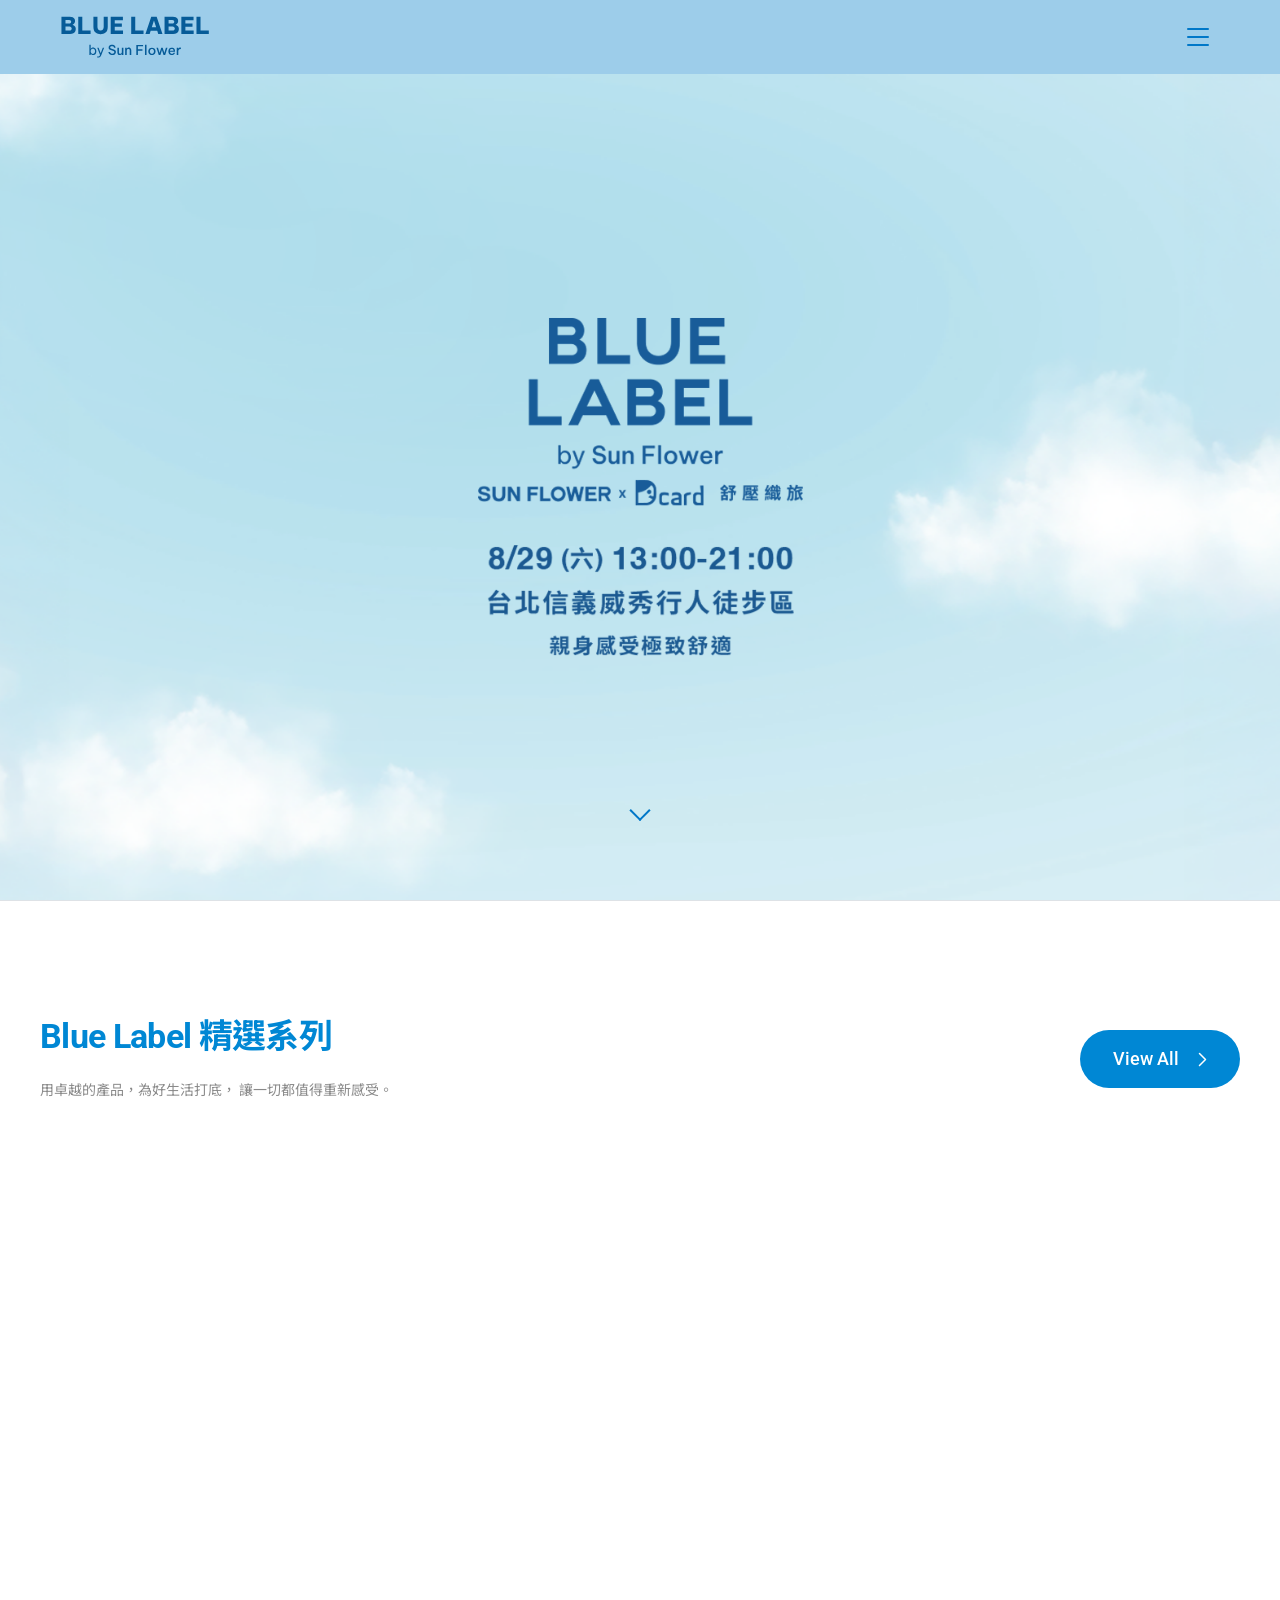
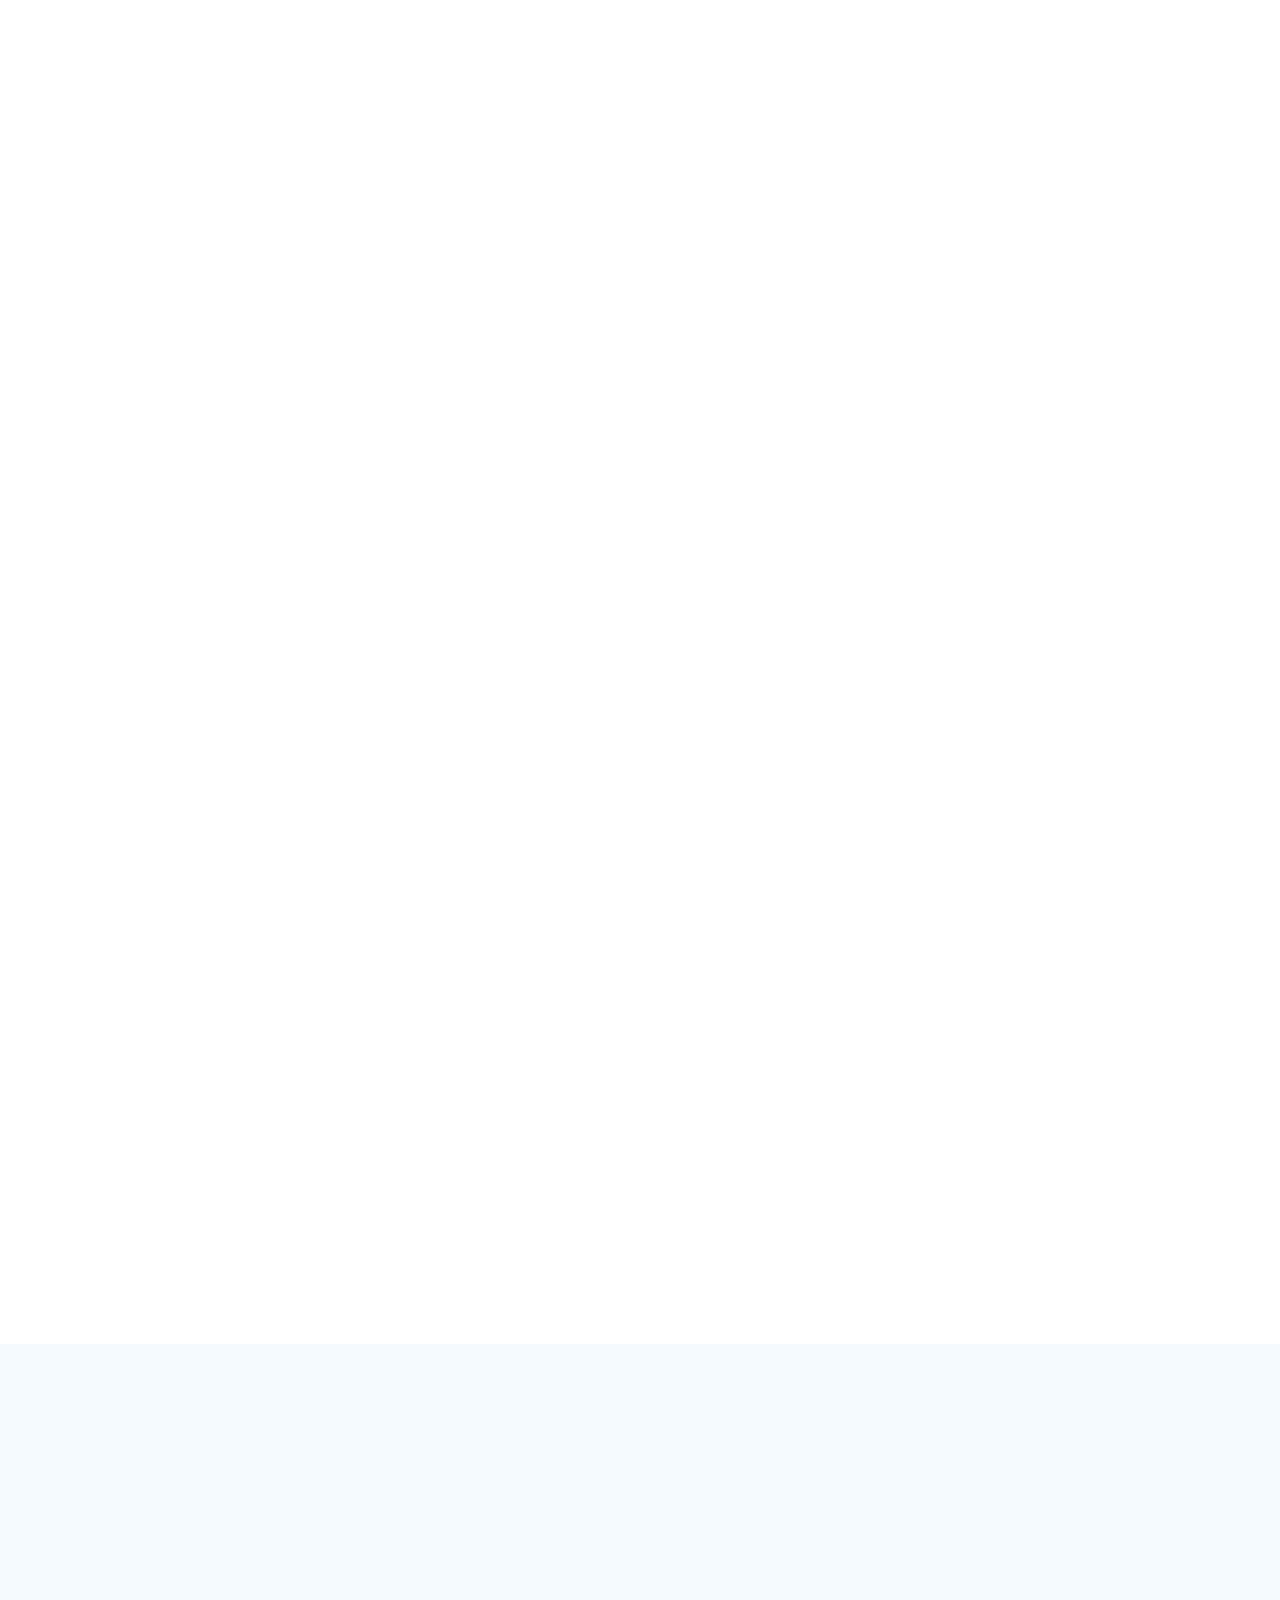
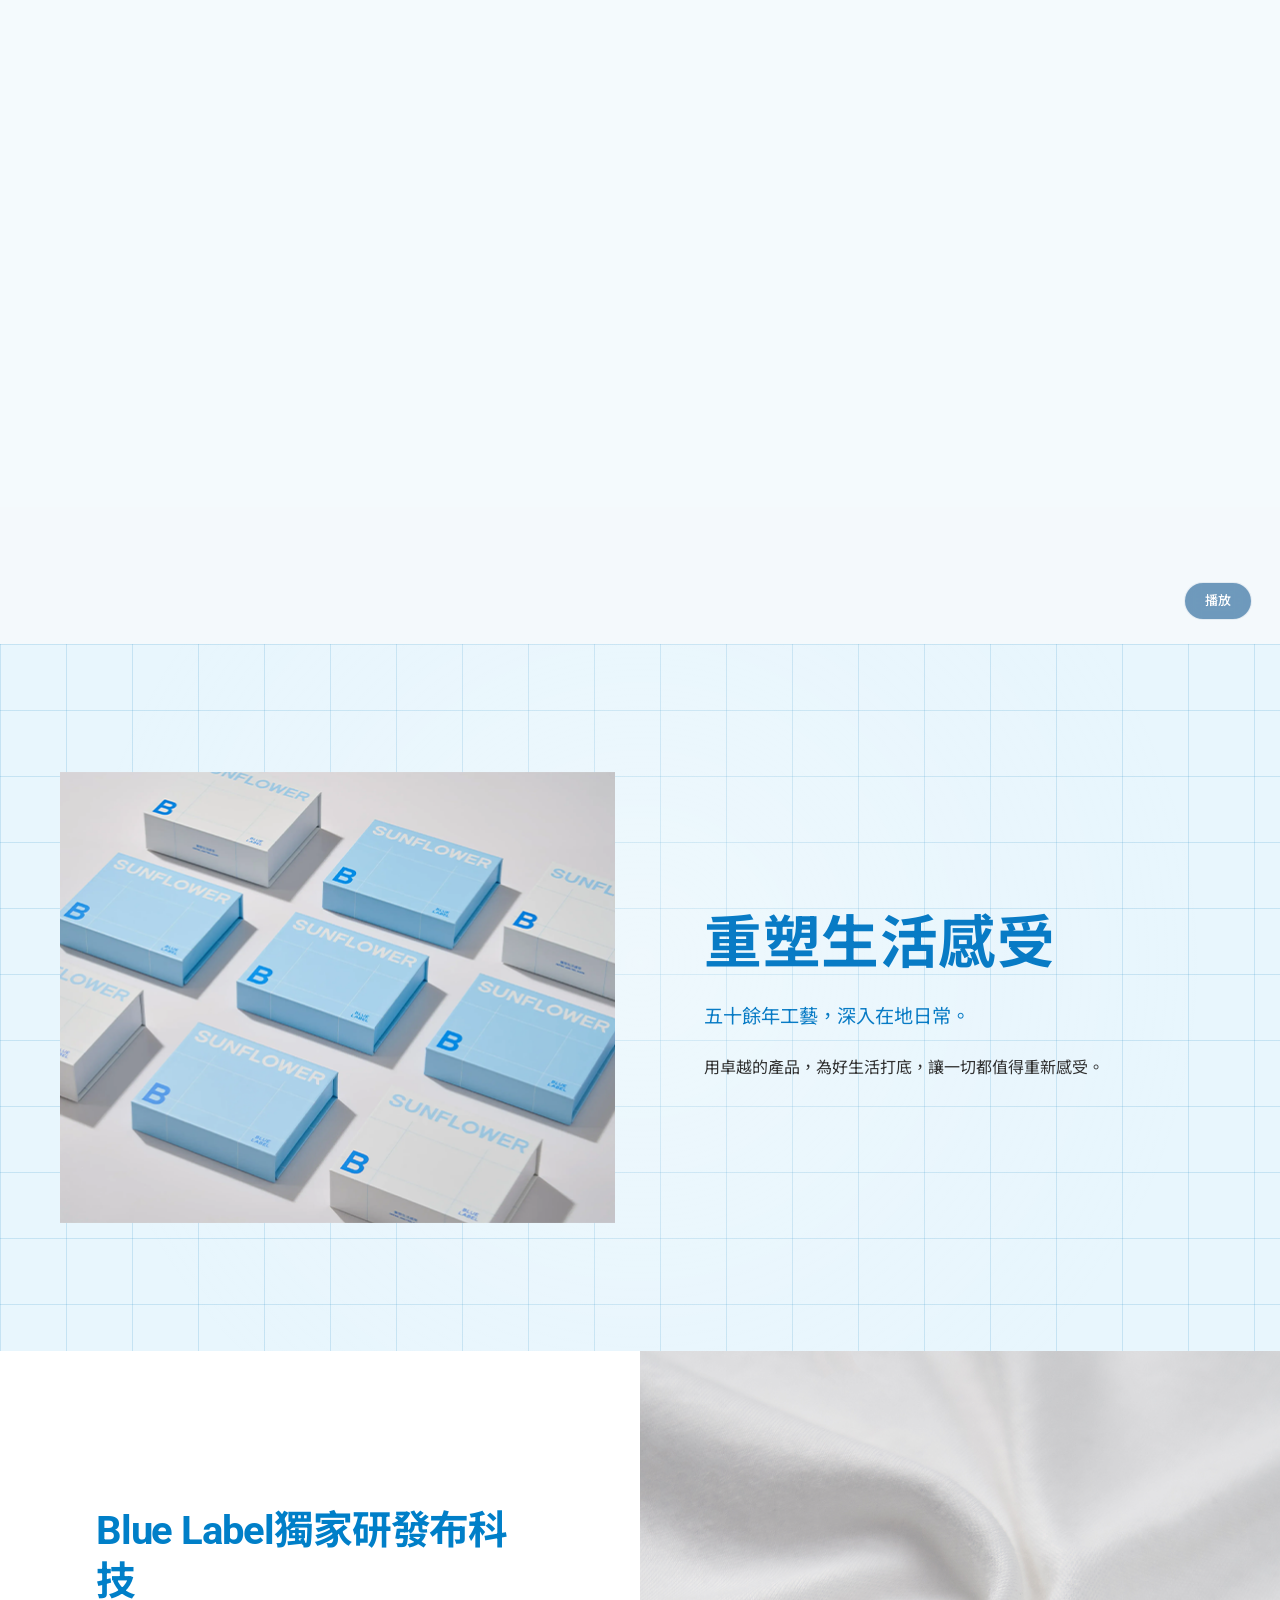
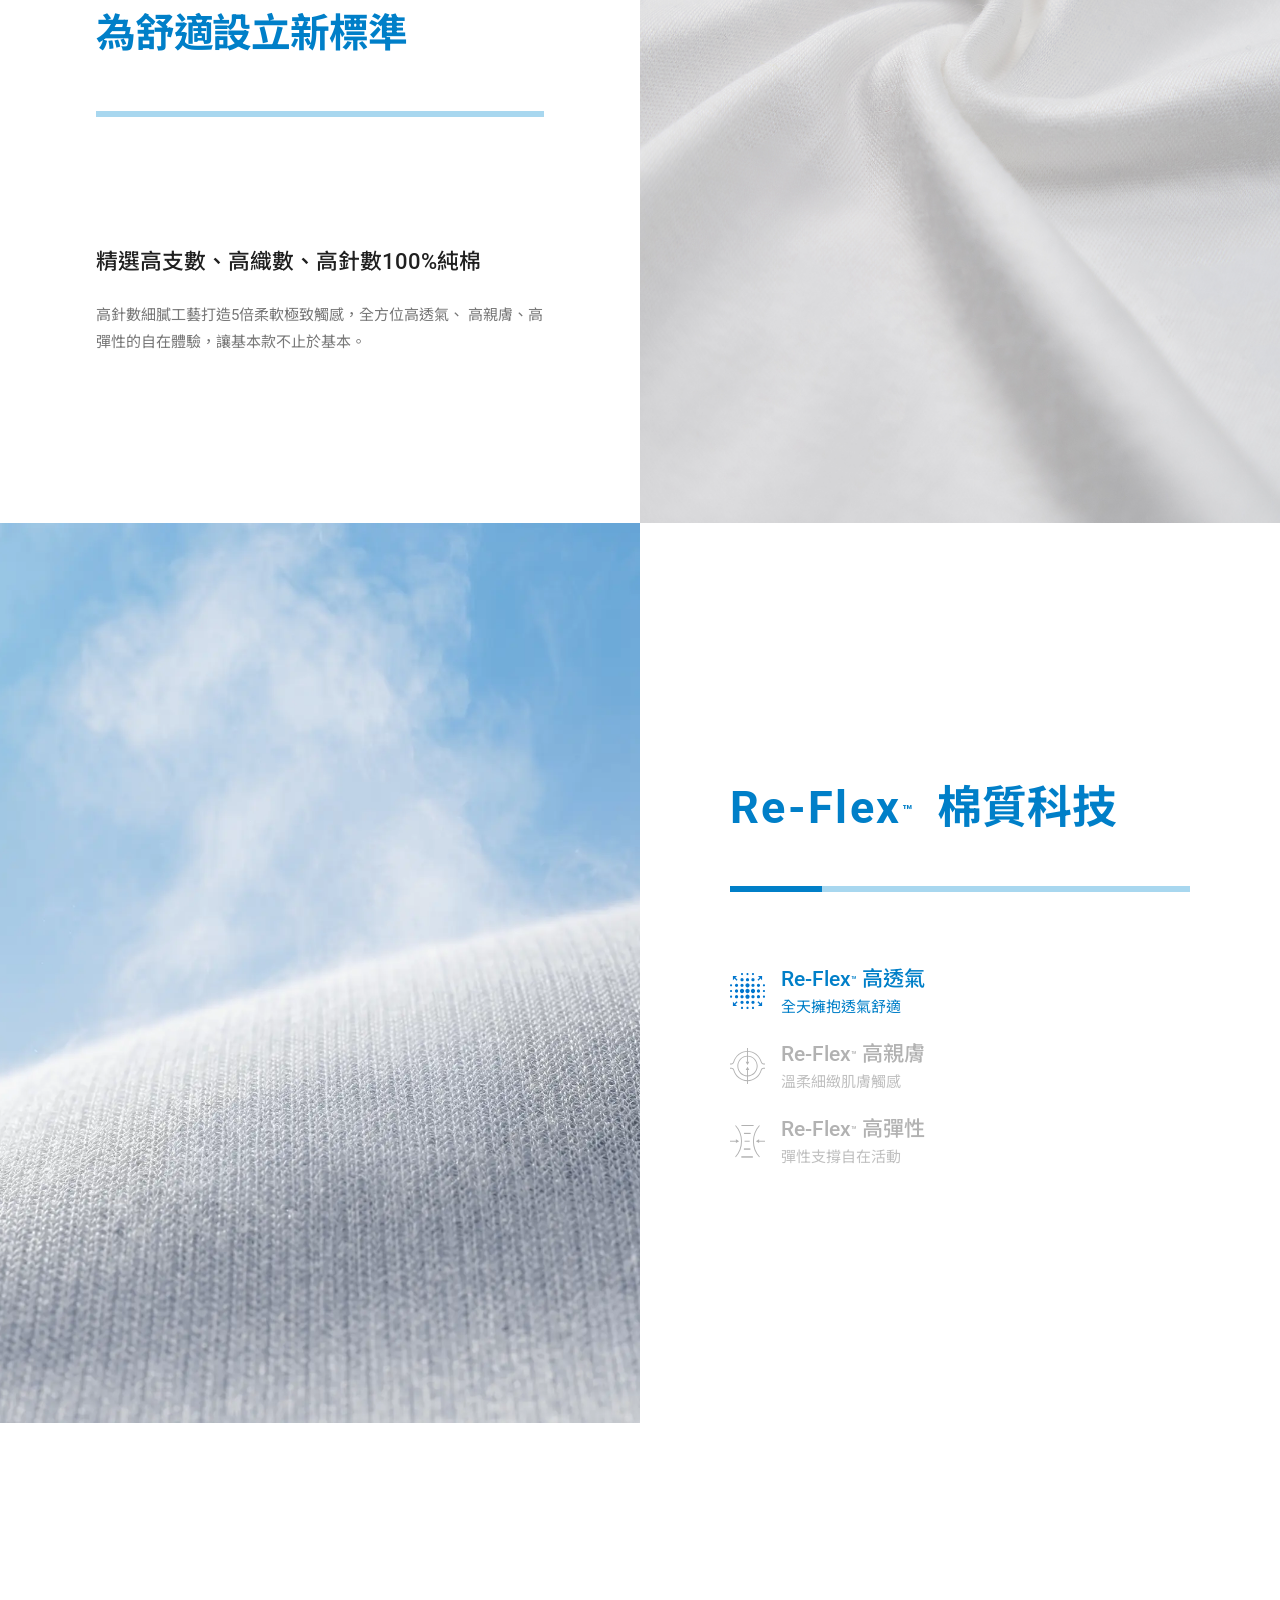
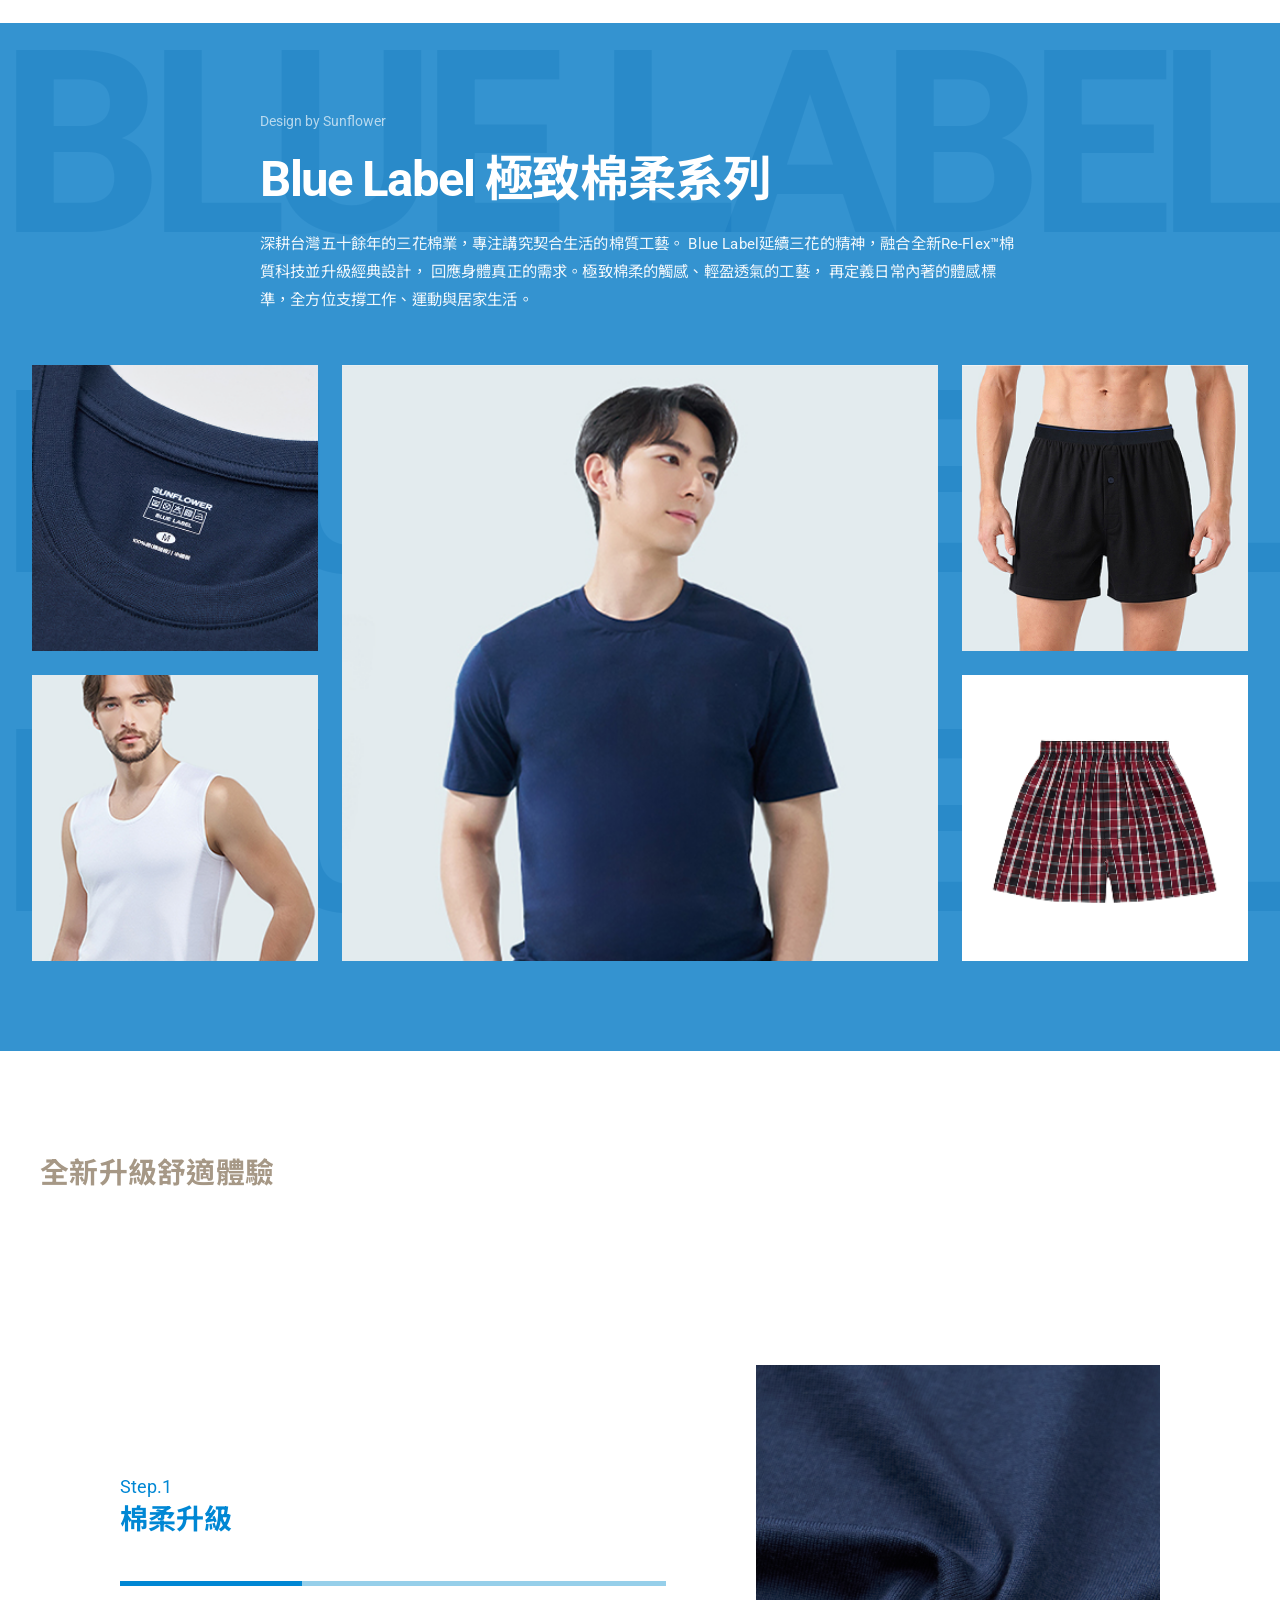
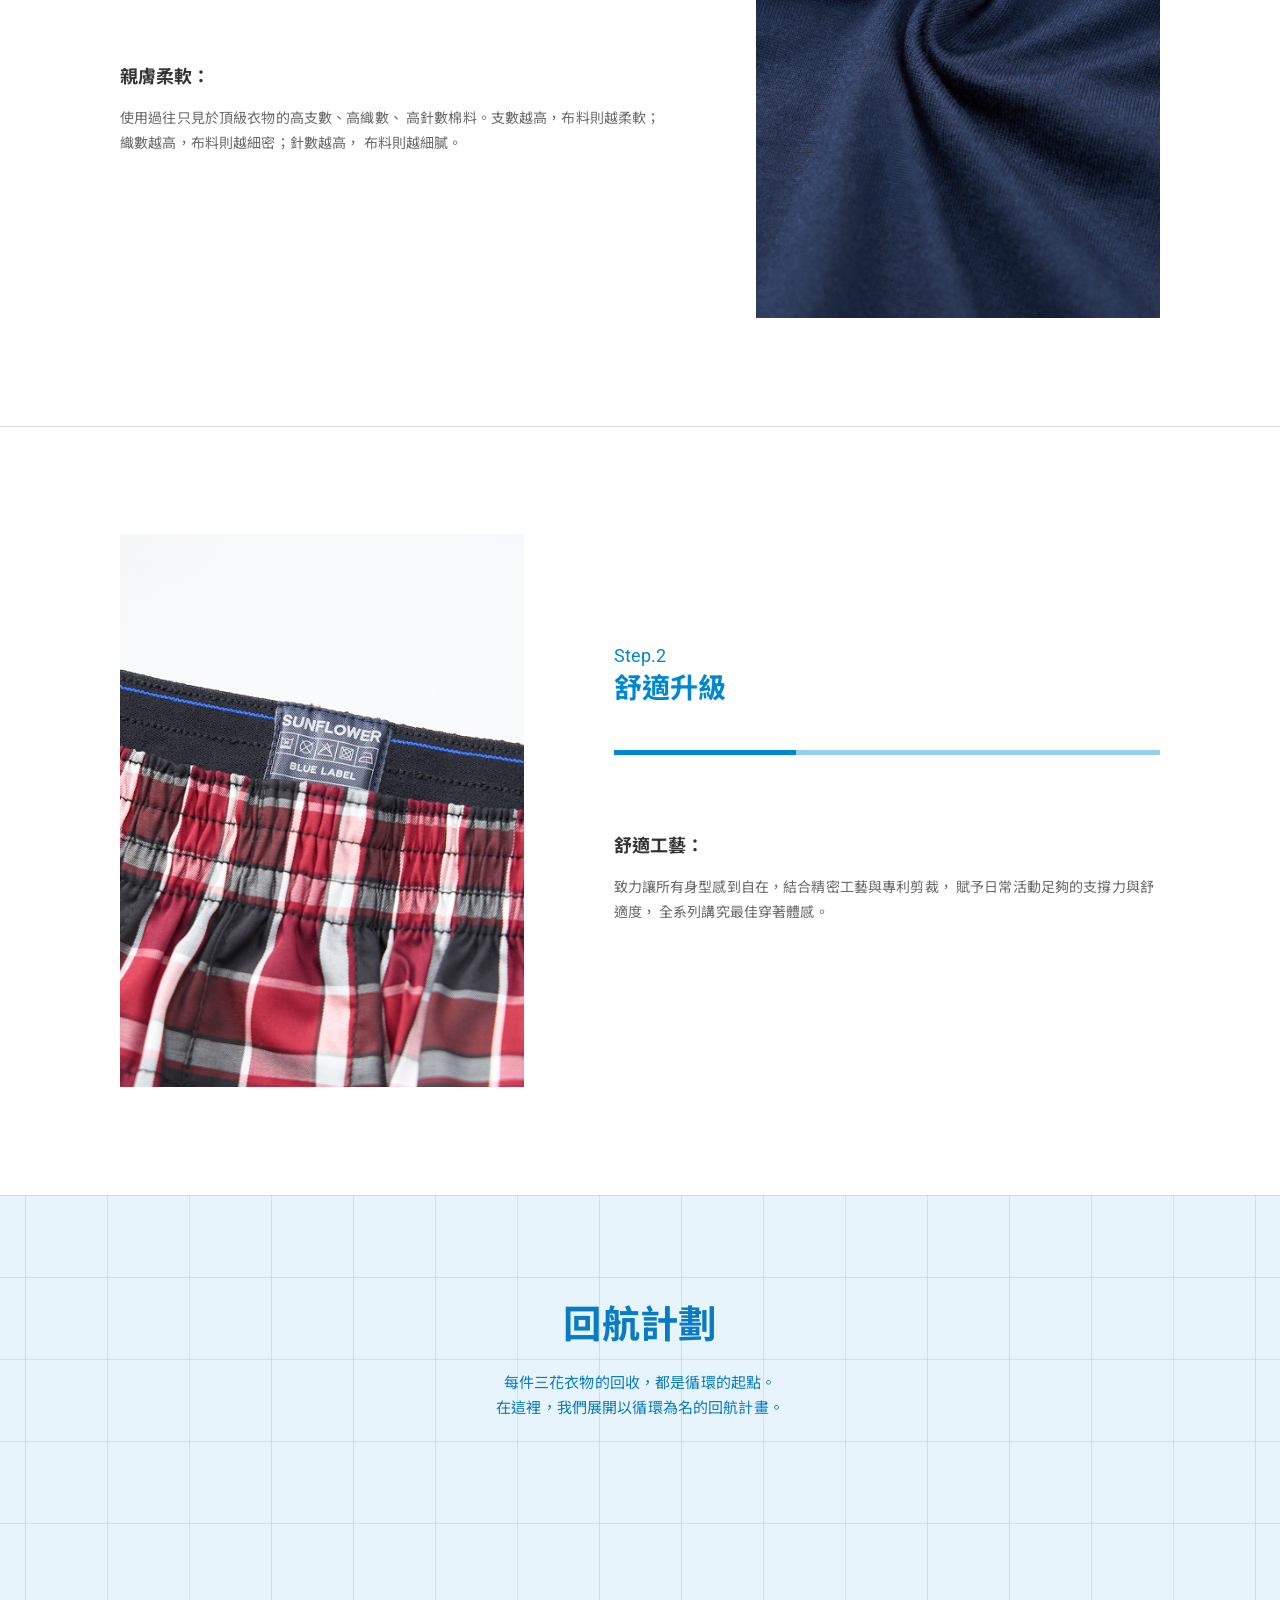
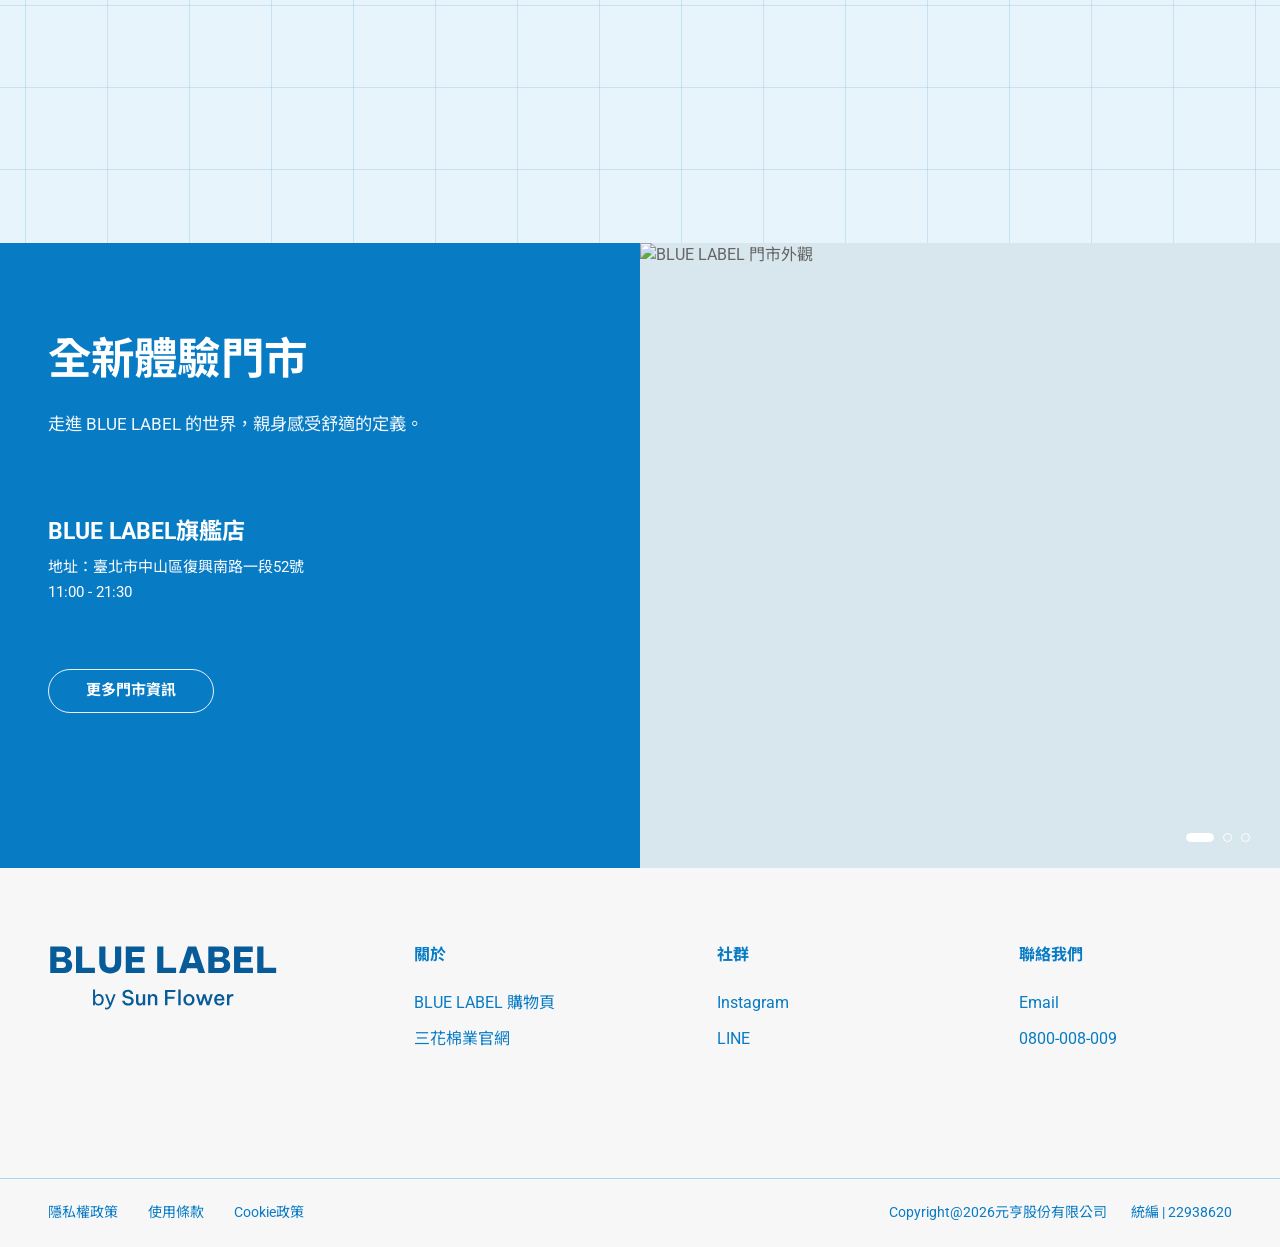
